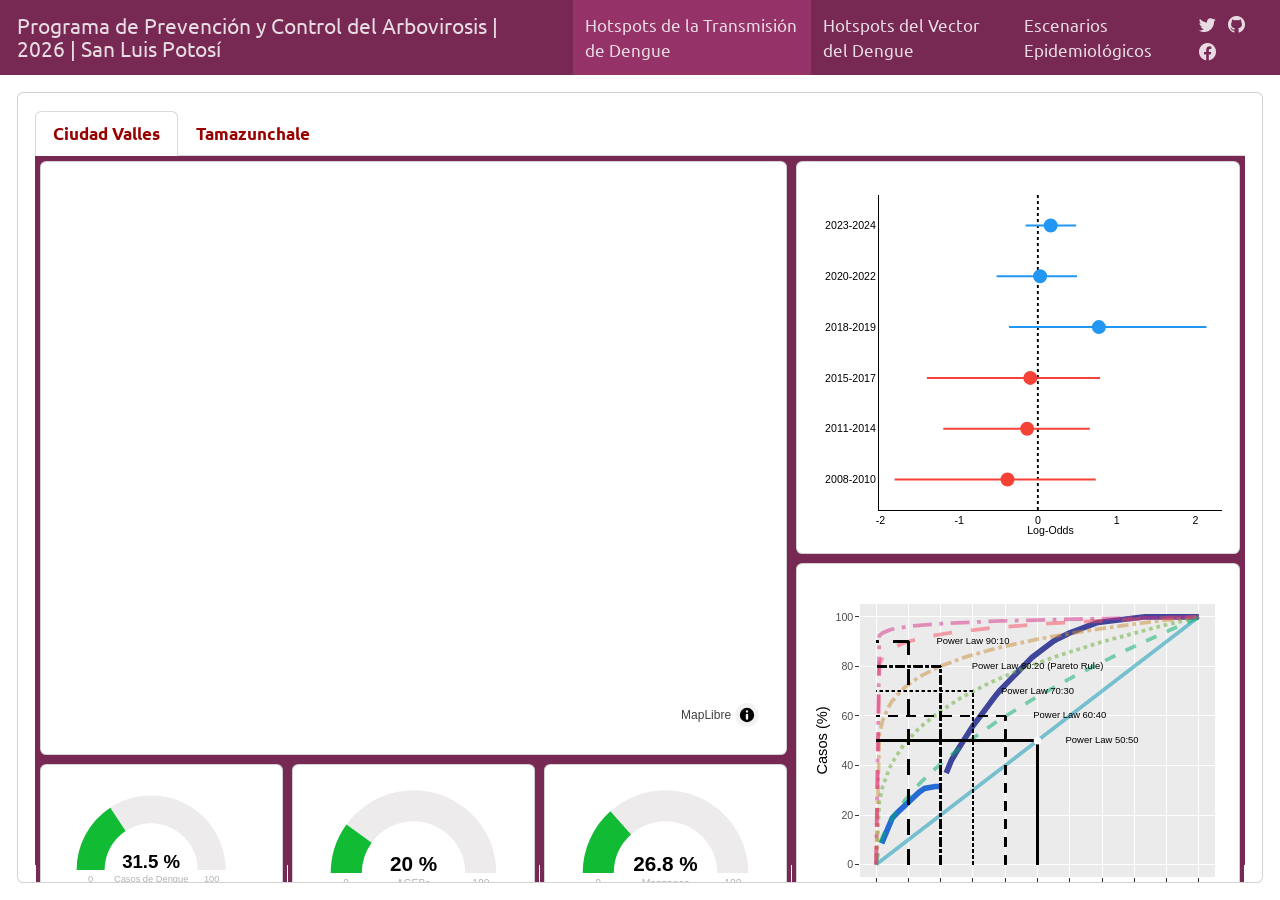
==== index.html @ ecda5c21 "This commit update the dash" ====
<!DOCTYPE html>
<html xmlns="http://www.w3.org/1999/xhtml" lang="en" xml:lang="en"><head>

<meta charset="utf-8">
<meta name="generator" content="quarto-1.8.27">

<meta name="viewport" content="width=device-width, initial-scale=1.0, user-scalable=yes">


<title>Programa de Prevención y Control del Arbovirosis | 2026 | San Luis Potosí</title>
<style>
code{white-space: pre-wrap;}
span.smallcaps{font-variant: small-caps;}
div.columns{display: flex; gap: min(4vw, 1.5em);}
div.column{flex: auto; overflow-x: auto;}
div.hanging-indent{margin-left: 1.5em; text-indent: -1.5em;}
ul.task-list{list-style: none;}
ul.task-list li input[type="checkbox"] {
  width: 0.8em;
  margin: 0 0.8em 0.2em -1em; /* quarto-specific, see https://github.com/quarto-dev/quarto-cli/issues/4556 */ 
  vertical-align: middle;
}
</style>


<script src="index_files/libs/clipboard/clipboard.min.js"></script>
<script src="index_files/libs/quarto-html/quarto.js" type="module"></script>
<script src="index_files/libs/quarto-html/tabsets/tabsets.js" type="module"></script>
<script src="index_files/libs/quarto-html/axe/axe-check.js" type="module"></script>
<script src="index_files/libs/quarto-html/popper.min.js"></script>
<script src="index_files/libs/quarto-html/tippy.umd.min.js"></script>
<script src="index_files/libs/quarto-html/anchor.min.js"></script>
<link href="index_files/libs/quarto-html/tippy.css" rel="stylesheet">
<link href="index_files/libs/quarto-html/quarto-syntax-highlighting-ed96de9b727972fe78a7b5d16c58bf87.css" rel="stylesheet" class="quarto-color-scheme" id="quarto-text-highlighting-styles">
<link href="index_files/libs/quarto-html/quarto-syntax-highlighting-dark-4d9afe2b8d18ee9fa5d0d57b5ed4214d.css" rel="stylesheet" class="quarto-color-scheme quarto-color-alternate" id="quarto-text-highlighting-styles">
<link href="index_files/libs/quarto-html/quarto-syntax-highlighting-ed96de9b727972fe78a7b5d16c58bf87.css" rel="stylesheet" class="quarto-color-scheme-extra" id="quarto-text-highlighting-styles">
<script src="index_files/libs/bootstrap/bootstrap.min.js"></script>
<link href="index_files/libs/bootstrap/bootstrap-icons.css" rel="stylesheet">
<link href="index_files/libs/bootstrap/bootstrap-2a2f3a276381276f76c72b4dbc7eea37.min.css" rel="stylesheet" append-hash="true" class="quarto-color-scheme" id="quarto-bootstrap" data-mode="light">
<link href="index_files/libs/bootstrap/bootstrap-dark-2a2f3a276381276f76c72b4dbc7eea37.min.css" rel="stylesheet" append-hash="true" class="quarto-color-scheme quarto-color-alternate" id="quarto-bootstrap" data-mode="light">
<link href="index_files/libs/bootstrap/bootstrap-2a2f3a276381276f76c72b4dbc7eea37.min.css" rel="stylesheet" append-hash="true" class="quarto-color-scheme-extra" id="quarto-bootstrap" data-mode="light">
<script src="index_files/libs/quarto-dashboard/quarto-dashboard.js"></script>
<script src="index_files/libs/quarto-dashboard/stickythead.js"></script>



<script src="index_files/libs/quarto-dashboard/web-components.js" type="module"></script>
<script src="index_files/libs/quarto-dashboard/components.js"></script>

<script src="index_files/libs/htmlwidgets-1.6.4/htmlwidgets.js"></script>
<link href="index_files/libs/maplibre-gl-5.19.0/maplibre-gl.css" rel="stylesheet">
<script src="index_files/libs/maplibre-gl-5.19.0/maplibre-gl.js"></script>
<link href="index_files/libs/mapbox-gl-draw-1.5.0/mapbox-gl-draw.css" rel="stylesheet">
<script src="index_files/libs/mapbox-gl-draw-1.5.0/mapbox-gl-draw.js"></script>
<script src="index_files/libs/freehand-mode-1.0.0/freehand-mode.js"></script>
<script src="index_files/libs/rectangle-mode-1.0.0/rectangle-mode.js"></script>
<script src="index_files/libs/radius-mode-1.0.0/radius-mode.js"></script>
<link href="index_files/libs/maplibre-gl-geocoder-1.5.0/maplibre-gl-geocoder.css" rel="stylesheet">
<script src="index_files/libs/maplibre-gl-geocoder-1.5.0/maplibre-gl-geocoder.min.js"></script>
<script src="index_files/libs/mapbox-gl-globe-minimap-1.2.1/bundle.js"></script>
<script src="index_files/libs/pmtiles-4.4.0/pmtiles.js"></script>
<script src="index_files/libs/h3j-h3t-0.9.2/h3j_h3t.js"></script>
<link href="index_files/libs/maptiler-geocoding-control-2.1.7/style.css" rel="stylesheet">
<script src="index_files/libs/maptiler-geocoding-control-2.1.7/maplibregl.umd.js"></script>
<script src="index_files/libs/turf-7.3.0/turf.min.js"></script>
<script src="index_files/libs/turf-operations-1.0.0/turf-operations.js"></script>
<script src="index_files/libs/html2canvas-1.4.1/html2canvas.min.js"></script>
<link href="index_files/libs/legend-interactivity-1.0.0/legend-interactivity.css" rel="stylesheet">
<script src="index_files/libs/legend-interactivity-1.0.0/legend-interactivity.js"></script>
<script src="index_files/libs/maplibregl-binding-0.4.5/maplibregl.js"></script>
<link href="index_files/libs/layers-control-1.0.0/layers-control.css" rel="stylesheet">
<link href="index_files/libs/htmltools-fill-0.5.9/fill.css" rel="stylesheet">
<script src="index_files/libs/plotly-binding-4.11.0/plotly.js"></script>
<script src="index_files/libs/typedarray-0.1/typedarray.min.js"></script>
<script src="index_files/libs/jquery-3.6.0/jquery-3.6.0.min.js"></script>
<link href="index_files/libs/crosstalk-1.2.2/css/crosstalk.min.css" rel="stylesheet">
<script src="index_files/libs/crosstalk-1.2.2/js/crosstalk.min.js"></script>
<link href="index_files/libs/plotly-htmlwidgets-css-2.11.1/plotly-htmlwidgets.css" rel="stylesheet">
<script src="index_files/libs/plotly-main-2.11.1/plotly-latest.min.js"></script>
<script src="index_files/libs/raphael-2.1.4/raphael-2.1.4.min.js"></script>
<link href="index_files/libs/justgage-1.2.2.1/justgage.css" rel="stylesheet">
<script src="index_files/libs/justgage-1.2.2.1/justgage.js"></script>
<script src="index_files/libs/gauge-binding-0.6.3/gauge.js"></script>
<link href="index_files/libs/leaflet-1.3.1/leaflet.css" rel="stylesheet">
<script src="index_files/libs/leaflet-1.3.1/leaflet.js"></script>
<link href="index_files/libs/leafletfix-1.0.0/leafletfix.css" rel="stylesheet">
<script src="index_files/libs/proj4-2.6.2/proj4.min.js"></script>
<script src="index_files/libs/Proj4Leaflet-1.0.1/proj4leaflet.js"></script>
<link href="index_files/libs/rstudio_leaflet-1.3.1/rstudio_leaflet.css" rel="stylesheet">
<script src="index_files/libs/leaflet-binding-2.2.3/leaflet.js"></script>
<script src="index_files/libs/leaflet-providers-2.0.0/leaflet-providers_2.0.0.js"></script>
<script src="index_files/libs/leaflet-providers-plugin-2.2.3/leaflet-providers-plugin.js"></script>
<script src="index_files/libs/HomeButton-0.0.1/home-button.js"></script>
<script src="index_files/libs/HomeButton-0.0.1/easy-button-src.min.js"></script>
<link href="index_files/libs/Escenarios_Epidemiológicos-CSS-0.0.1/Escenarios_Epidemiológicos_home-button.css" rel="stylesheet">
<script src="index_files/libs/clipboard-0.0.1/setClipboardText.js"></script>
<link href="index_files/libs/mapviewCSS-0.0.1/mapview-popup.css" rel="stylesheet">
<link href="index_files/libs/mapviewCSS-0.0.1/mapview.css" rel="stylesheet">


</head>

<body class="quarto-dashboard dashboard-fill fullcontent quarto-light">

<header id="quarto-dashboard-header">
<nav class="navbar navbar-expand-md slim" data-bs-theme="dark">
  <div class="navbar-container container-fluid">
    <button class="navbar-toggler" type="button" data-bs-toggle="collapse" data-bs-target="#dashboard-collapse" aria-controls="dashboard-collapse" aria-expanded="false" aria-label="Toggle navigation">
      <span class="navbar-toggler-icon"></span>
    </button>    


    <div class="navbar-brand-container">


      <div class="navbar-title">
        <div class="navbar-title-text"><a href="#">Programa de Prevención y Control del Arbovirosis | 2026 | San Luis Potosí</a></div>
        
        
      </div>
    </div>
<div id="dashboard-collapse" class="navbar-collapse collapse"><ul class="navbar-nav navbar-nav-scroll me-auto" role="tablist"><li class="nav-item" role="presentation"><a id="tab-hotspots-de-la-transmisión-de-dengue" class="nav-link active" data-bs-toggle="tab" role="tab" data-bs-target="#hotspots-de-la-transmisión-de-dengue" data-scrolling="false" href="#hotspots-de-la-transmisión-de-dengue" aria-controls="hotspots-de-la-transmisión-de-dengue" aria-selected="true"><span class="nav-link-text">Hotspots de la Transmisión de Dengue</span></a></li><li class="nav-item" role="presentation"><a id="tab-hotspots-del-vector-del-dengue" class="nav-link" data-bs-toggle="tab" role="tab" data-bs-target="#hotspots-del-vector-del-dengue" data-scrolling="false" href="#hotspots-del-vector-del-dengue" aria-controls="hotspots-del-vector-del-dengue" aria-selected="false"><span class="nav-link-text">Hotspots del Vector del Dengue</span></a></li><li class="nav-item" role="presentation"><a id="tab-escenarios-epidemiológicos" class="nav-link" data-bs-toggle="tab" role="tab" data-bs-target="#escenarios-epidemiológicos" data-scrolling="false" href="#escenarios-epidemiológicos" aria-controls="escenarios-epidemiológicos" aria-selected="false"><span class="nav-link-text">Escenarios Epidemiológicos</span></a></li></ul><div class="quarto-dashboard-links"><a class="quarto-dashboard-link" href="https://twitter.com/intent/tweet?url=|url|&amp;text=Programa%20de%20Prevenci%C3%B3n%20y%20Control%20del%20Arbovirosis%20%7C%202026%20%7C%20San%20Luis%20Potos%C3%AD" title="Twitter"><i class="bi bi-twitter"></i></a><a class="quarto-dashboard-link" href="https://github.com/fdzul/persistent_dengue_transmission_24_slp/" title="GitHub"><i class="bi bi-github"></i></a><a class="quarto-dashboard-link" href="https://www.facebook.com/sharer/sharer.php?u=|url|" title="Facebook"><i class="bi bi-facebook"></i></a></div></div></div>
</nav>
</header>
<div class="page-layout-custom quarto-dashboard-content bslib-gap-spacing html-fill-container bslib-page-fill quarto-dashboard-pages">  

<div class="bslib-grid-item html-fill-item tab-content bslib-grid" data-layout="fill" style="display: grid; grid-template-rows: minmax(3em, 1fr); grid-auto-columns: minmax(0, 1fr);">
<div id="hotspots-de-la-transmisión-de-dengue" class="dashboard-page tab-pane show active html-fill-item html-fill-container" data-orientation="rows" aria-labelledby="tab-hotspots-de-la-transmisión-de-dengue">
<div class="html-fill-item html-fill-container bslib-grid" style="display: grid; grid-template-rows: minmax(3em, max-content); grid-auto-columns: minmax(0, 1fr);">
<div class="card html-fill-item html-fill-container bslib-card" data-fill="false" data-bslib-card-init="" data-require-bs-caller="card()" data-full-screen="false">
<div class="card-body html-fill-item html-fill-container">
<div class="panel-tabset html-fill-item html-fill-container">
<ul class="nav nav-tabs" role="tablist"><li class="nav-item" role="presentation"><a class="nav-link active" id="tabset-1-1-tab" data-bs-toggle="tab" data-bs-target="#tabset-1-1" role="tab" aria-controls="tabset-1-1" aria-selected="true" href=""><span style="color:#990000"><strong>Ciudad Valles</strong></span></a></li><li class="nav-item" role="presentation"><a class="nav-link" id="tabset-1-2-tab" data-bs-toggle="tab" data-bs-target="#tabset-1-2" role="tab" aria-controls="tabset-1-2" aria-selected="false" href=""><span style="color:#990000"><strong>Tamazunchale</strong></span></a></li></ul>
<div class="tab-content html-fill-item html-fill-container">
<div id="tabset-1-1" class="tab-pane active html-fill-item html-fill-container" role="tabpanel" aria-labelledby="tabset-1-1-tab">


<style>
* {
  box-sizing: border-box;
}

body {
  margin: 0;
  padding: 0;
  width: 100%;
  height: auto;
}

.wrapper {
  display: grid;
  gap: 1px;
  background-color: #772953;
  width: 100%;
  padding: 1px;

  /* Desktop: layout original */
  grid-template-columns: 1fr 1fr 1fr 1.8fr;
  grid-template-rows: auto auto auto auto;
}

.box {
  background-color: #772953;
  color: #772953;
  border-radius: 4px;
  padding: 4px;
  font-size: 100%;
  min-height: 80px;
}

/* Desktop grande (>= 1024px): layout original */
@media (min-width: 1024px) {
  .wrapper {
    display: grid;
    grid-gap: 1px;
    grid-template-columns: 1fr 1fr 1fr 1.8fr;
    grid-template-rows: calc(100vh/4.5) calc(100vh/4.5) calc(100vh/4.5) calc(100vh/5);
    background-color: #772953;
    color: "#772953";
    width: 100%;
    height: 100vh;
    box-sizing: border-box;
}
  .a { grid-column: 1 / 4; grid-row: 1 / 4; }
  .b { grid-column: 4;     grid-row: 1 / 3; }
  .c { grid-column: 4;     grid-row: 3 / 5; }
  .d { grid-column: 3;     grid-row: 4;     }
  .e { grid-column: 2;     grid-row: 4;     }
  .f { grid-column: 1;     grid-row: 4;     }
}

/* Tablet iPad (768px – 1023px): mapa arriba, gráficas abajo */
@media (min-width: 768px) and (max-width: 1023px) {
  .wrapper {
    grid-template-columns: 1fr 1fr;
    grid-template-rows: auto;
  }
  .a { grid-column: 1 / 3; grid-row: 1; min-height: 400px; }
  .b { grid-column: 1;     grid-row: 2; min-height: 280px; }
  .c { grid-column: 2;     grid-row: 2; min-height: 280px; }
  .d { grid-column: 1;     grid-row: 3; min-height: 120px; }
  .e { grid-column: 2;     grid-row: 3; min-height: 120px; }
  .f { grid-column: 1 / 3; grid-row: 4; min-height: 120px; }
}

/* Smartphone (< 768px): columna única */
@media (max-width: 767px) {
  .wrapper {
    grid-template-columns: 1fr;
    grid-template-rows: auto;
  }
  .a { grid-column: 1; grid-row: 1; min-height: 300px; }
  .b { grid-column: 1; grid-row: 2; min-height: 250px; }
  .c { grid-column: 1; grid-row: 3; min-height: 250px; }
  .d { grid-column: 1; grid-row: 4; min-height: 110px; }
  .e { grid-column: 1; grid-row: 5; min-height: 110px; }
  .f { grid-column: 1; grid-row: 6; min-height: 110px; }
}
</style>


<div class="wrapper html-fill-item html-fill-container">
<div class="box a html-fill-item html-fill-container">
<div class="card cell html-fill-item html-fill-container bslib-card" data-bslib-card-init="" data-require-bs-caller="card()" data-full-screen="false">
<div class="card-body html-fill-item html-fill-container">
<div class="cell-output-display html-fill-item html-fill-container">
<div id="htmlwidget-b098e5ce91b227032ed8" style="width:100%;height:480px;" class="maplibregl html-widget html-fill-item html-fill-container"></div>
<script type="application/json" data-for="htmlwidget-b098e5ce91b227032ed8">{"x":{"style":"https://basemaps.cartocdn.com/gl/positron-gl-style/style.json","center":[0,0],"zoom":0,"bearing":0,"pitch":0,"projection":"globe","additional_params":{"bounds":[-99.06453748980111,21.94866116983381,-98.96976801596058,22.0311805193706]},"setProjection":[{"projection":"globe"}],"layers":[{"id":"quickview","type":"fill","source":{"type":"geojson","data":{"type":"FeatureCollection","features":[{"type":"Feature","properties":{"id":417.0,"h3":"88499eaeedfffff","population":3966.0,"intensity_gi":0.0,"hotspots_gi":0.0,"DENV_2008":0,"DENV_2009":5,"DENV_2010":3,"DENV_2011":0,"DENV_2012":0,"DENV_2013":2,"DENV_2014":1,"DENV_2015":0,"DENV_2016":0,"DENV_2017":0,"DENV_2018":0,"DENV_2019":1,"DENV_2020":1,"DENV_2021":0,"DENV_2022":0,"DENV_2023":0,"DENV_2024":0,"popup_content":"<strong>id:\u003c/strong> 417<br><strong>h3:\u003c/strong> 88499eaeedfffff<br><strong>population:\u003c/strong> 3966<br><strong>intensity_gi:\u003c/strong> 0<br><strong>hotspots_gi:\u003c/strong> 0<br><strong>DENV_2008:\u003c/strong> 0<br><strong>DENV_2009:\u003c/strong> 5<br><strong>DENV_2010:\u003c/strong> 3<br><strong>DENV_2011:\u003c/strong> 0<br><strong>DENV_2012:\u003c/strong> 0<br><strong>DENV_2013:\u003c/strong> 2<br><strong>DENV_2014:\u003c/strong> 1<br><strong>DENV_2015:\u003c/strong> 0<br><strong>DENV_2016:\u003c/strong> 0<br><strong>DENV_2017:\u003c/strong> 0<br><strong>DENV_2018:\u003c/strong> 0<br><strong>DENV_2019:\u003c/strong> 1<br><strong>DENV_2020:\u003c/strong> 1<br><strong>DENV_2021:\u003c/strong> 0<br><strong>DENV_2022:\u003c/strong> 0<br><strong>DENV_2023:\u003c/strong> 0<br><strong>DENV_2024:\u003c/strong> 0"},"geometry":{"type":"Polygon","coordinates":[[[-98.99602209577594,22.01095866215799],[-98.99104658896972,22.008692147096035],[-98.99068618944236,22.003511479661725],[-98.9953008897217,22.00059723570251],[-99.00027625581785,22.002863518290116],[-99.00054239272733,22.006684932491872],[-99.00039219929543,22.006741213468025],[-99.00023541819614,22.00681802508234],[-99.00008681592799,22.006909664064693],[-98.99994779046852,22.00701526832032],[-98.99981964970134,22.007133844375964],[-98.99970254193981,22.00725326226785],[-98.99956203247908,22.007370054975365],[-98.9994587865682,22.00743945357351],[-98.99932671883238,22.00753726511791],[-98.9991485154096,22.007682297866133],[-98.99901403565451,22.007803482285464],[-98.99889240809553,22.007937561384928],[-98.99878486291537,22.008083179042657],[-98.99869248786278,22.008238862431863],[-98.99861621725061,22.00840303691751],[-98.99855682250595,22.008574041982705],[-98.99851490436751,22.008750148023736],[-98.99849088680972,22.00892957384388],[-98.99848501275436,22.00911050466903],[-98.99849734161361,22.009291110502954],[-98.99851340475892,22.009385382465076],[-98.99602209577594,22.01095866215799]]]}},{"type":"Feature","properties":{"id":417.0,"h3":"88499eaeebfffff","population":6884.0,"intensity_gi":0.0,"hotspots_gi":0.0,"DENV_2008":0,"DENV_2009":3,"DENV_2010":0,"DENV_2011":0,"DENV_2012":1,"DENV_2013":2,"DENV_2014":0,"DENV_2015":0,"DENV_2016":2,"DENV_2017":0,"DENV_2018":0,"DENV_2019":1,"DENV_2020":6,"DENV_2021":0,"DENV_2022":0,"DENV_2023":0,"DENV_2024":2,"popup_content":"<strong>id:\u003c/strong> 417<br><strong>h3:\u003c/strong> 88499eaeebfffff<br><strong>population:\u003c/strong> 6884<br><strong>intensity_gi:\u003c/strong> 0<br><strong>hotspots_gi:\u003c/strong> 0<br><strong>DENV_2008:\u003c/strong> 0<br><strong>DENV_2009:\u003c/strong> 3<br><strong>DENV_2010:\u003c/strong> 0<br><strong>DENV_2011:\u003c/strong> 0<br><strong>DENV_2012:\u003c/strong> 1<br><strong>DENV_2013:\u003c/strong> 2<br><strong>DENV_2014:\u003c/strong> 0<br><strong>DENV_2015:\u003c/strong> 0<br><strong>DENV_2016:\u003c/strong> 2<br><strong>DENV_2017:\u003c/strong> 0<br><strong>DENV_2018:\u003c/strong> 0<br><strong>DENV_2019:\u003c/strong> 1<br><strong>DENV_2020:\u003c/strong> 6<br><strong>DENV_2021:\u003c/strong> 0<br><strong>DENV_2022:\u003c/strong> 0<br><strong>DENV_2023:\u003c/strong> 0<br><strong>DENV_2024:\u003c/strong> 2"},"geometry":{"type":"Polygon","coordinates":[[[-99.01022787700091,22.00739582075175],[-99.01520413199069,22.009661840489386],[-99.01556559432778,22.01484281653227],[-99.01095039460986,22.017757681501855],[-99.00597399864459,22.015491429429115],[-99.00577034162256,22.0125690969593],[-99.00589411436287,22.01246385417854],[-99.00601402268711,22.012340305776156],[-99.00612157867704,22.012205866485075],[-99.00621579832102,22.012061766267713],[-99.0062958196194,22.011909323472675],[-99.00636091047083,22.0117499327734],[-99.00641047537006,22.01158505240853],[-99.00644406085618,22.011416190840745],[-99.00646135966126,22.011244892956057],[-99.00646221352143,22.011072725929953],[-99.00644661462486,22.010901264889537],[-99.00641470568324,22.01073207850297],[-99.0063667786261,22.01056671462799],[-99.00627906586449,22.010310588804465],[-99.00623972014628,22.010142307794293],[-99.00621662409655,22.009968557074803],[-99.00621529253443,22.009930109894263],[-99.01022787700091,22.00739582075175]]]}},{"type":"Feature","properties":{"id":417.0,"h3":"88499eaee9fffff","population":2662.0,"intensity_gi":0.0,"hotspots_gi":0.0,"DENV_2008":0,"DENV_2009":3,"DENV_2010":2,"DENV_2011":0,"DENV_2012":3,"DENV_2013":0,"DENV_2014":0,"DENV_2015":1,"DENV_2016":0,"DENV_2017":0,"DENV_2018":0,"DENV_2019":0,"DENV_2020":0,"DENV_2021":0,"DENV_2022":0,"DENV_2023":0,"DENV_2024":1,"popup_content":"<strong>id:\u003c/strong> 417<br><strong>h3:\u003c/strong> 88499eaee9fffff<br><strong>population:\u003c/strong> 2662<br><strong>intensity_gi:\u003c/strong> 0<br><strong>hotspots_gi:\u003c/strong> 0<br><strong>DENV_2008:\u003c/strong> 0<br><strong>DENV_2009:\u003c/strong> 3<br><strong>DENV_2010:\u003c/strong> 2<br><strong>DENV_2011:\u003c/strong> 0<br><strong>DENV_2012:\u003c/strong> 3<br><strong>DENV_2013:\u003c/strong> 0<br><strong>DENV_2014:\u003c/strong> 0<br><strong>DENV_2015:\u003c/strong> 1<br><strong>DENV_2016:\u003c/strong> 0<br><strong>DENV_2017:\u003c/strong> 0<br><strong>DENV_2018:\u003c/strong> 0<br><strong>DENV_2019:\u003c/strong> 0<br><strong>DENV_2020:\u003c/strong> 0<br><strong>DENV_2021:\u003c/strong> 0<br><strong>DENV_2022:\u003c/strong> 0<br><strong>DENV_2023:\u003c/strong> 0<br><strong>DENV_2024:\u003c/strong> 1"},"geometry":{"type":"Polygon","coordinates":[[[-99.00027625581785,22.002863518290116],[-99.00489092330741,21.999948935288227],[-99.00986666346364,22.002214970323386],[-99.01022787700091,22.00739582075175],[-99.00621529253443,22.009930109894263],[-99.00621370357148,22.00988423058834],[-99.00619877320095,22.00970700098878],[-99.00616642510515,22.009532110029546],[-99.00611697510979,22.0093612652319],[-99.00605090601238,22.00919613461302],[-99.00596886286849,22.009038330400582],[-99.00587164669385,22.008889393291994],[-99.00576020664381,22.00875077741205],[-99.00563563074634,22.008623836115802],[-99.00549913527925,22.008509808775273],[-99.00535205289526,22.00840980867905],[-99.00519581961085,22.008324812162858],[-99.0050319607859,22.008255649077245],[-99.00486207623113,22.00820299468547],[-99.00468782458852,22.008167363070676],[-99.00451090713747,22.00814910211671],[-99.0043330511846,22.00814839011162],[-99.00406353672015,22.008160640342716],[-99.00388506676352,22.00815088899118],[-99.00370812955055,22.008123381776173],[-99.00353480641391,22.00807840940124],[-99.00336681684989,22.00801641802627],[-99.00320582744163,22.00793802265244],[-99.0030534353256,22.007844001021056],[-99.0029111523465,22.007735285897578],[-99.00278039005892,22.007612955818132],[-99.00266244572332,22.007478224389324],[-99.00257040556579,22.007349140327428],[-99.00246227357778,22.00721207169369],[-99.00234137125334,22.007086123429982],[-99.00220883598247,22.006972480396033],[-99.00206591459227,22.006872211689995],[-99.00191395161735,22.006786260590868],[-99.00175437665114,22.006715435684608],[-99.00158869089697,22.006660403257328],[-99.00141845304547,22.006621681027223],[-99.00124526461119,22.006599633274114],[-99.0010707548663,22.006594467412494],[-99.00089656551323,22.006606232040262],[-99.00072433524033,22.006634816481554],[-99.00055568430587,22.006679951827905],[-99.00054239272733,22.006684932491872],[-99.00027625581785,22.002863518290116]]]}},{"type":"Feature","properties":{"id":417.0,"h3":"88499eaee7fffff","population":770.0,"intensity_gi":0.0,"hotspots_gi":0.0,"DENV_2008":0,"DENV_2009":0,"DENV_2010":0,"DENV_2011":0,"DENV_2012":0,"DENV_2013":0,"DENV_2014":0,"DENV_2015":0,"DENV_2016":0,"DENV_2017":0,"DENV_2018":0,"DENV_2019":0,"DENV_2020":0,"DENV_2021":0,"DENV_2022":0,"DENV_2023":0,"DENV_2024":1,"popup_content":"<strong>id:\u003c/strong> 417<br><strong>h3:\u003c/strong> 88499eaee7fffff<br><strong>population:\u003c/strong> 770<br><strong>intensity_gi:\u003c/strong> 0<br><strong>hotspots_gi:\u003c/strong> 0<br><strong>DENV_2008:\u003c/strong> 0<br><strong>DENV_2009:\u003c/strong> 0<br><strong>DENV_2010:\u003c/strong> 0<br><strong>DENV_2011:\u003c/strong> 0<br><strong>DENV_2012:\u003c/strong> 0<br><strong>DENV_2013:\u003c/strong> 0<br><strong>DENV_2014:\u003c/strong> 0<br><strong>DENV_2015:\u003c/strong> 0<br><strong>DENV_2016:\u003c/strong> 0<br><strong>DENV_2017:\u003c/strong> 0<br><strong>DENV_2018:\u003c/strong> 0<br><strong>DENV_2019:\u003c/strong> 0<br><strong>DENV_2020:\u003c/strong> 0<br><strong>DENV_2021:\u003c/strong> 0<br><strong>DENV_2022:\u003c/strong> 0<br><strong>DENV_2023:\u003c/strong> 0<br><strong>DENV_2024:\u003c/strong> 1"},"geometry":{"type":"Polygon","coordinates":[[[-98.99176747835621,22.01905364184839],[-98.99638274399331,22.01613945534993],[-98.99806149287562,22.016904099115973],[-98.9980640220701,22.016971373174915],[-98.99807219933466,22.017063345164782],[-98.99807009541756,22.01724365112323],[-98.99804993958203,22.017422839313028],[-98.99801193461043,22.017599106970998],[-98.99793606242518,22.017833779123464],[-98.99788681513746,22.018019402905534],[-98.99784802107325,22.018205088120343],[-98.9977952963912,22.0183731611081],[-98.99772637705384,22.01853526769763],[-98.99764192466911,22.01868985170733],[-98.99754274995777,22.018835429171215],[-98.99742980497129,22.018970602583487],[-98.99730417395209,22.01909407431457],[-98.99716706292531,22.01920465906798],[-98.99701978812105,22.019301295258916],[-98.99686376333916,22.019383055205033],[-98.99681673539534,22.019402093358895],[-98.99665691093203,22.01947609030505],[-98.99650508319439,22.019565352532197],[-98.99636270576464,22.019669025453492],[-98.9962311417488,22.019786116515686],[-98.9961116507264,22.019915504701693],[-98.9960053766915,22.02005595126312],[-98.9959133371001,22.020206111579885],[-98.99583641312928,22.020364548033463],[-98.99577534124072,22.020529743770513],[-98.99575439941573,22.020596224054046],[-98.99569168805262,22.020770038246013],[-98.99563029947353,22.020904445060584],[-98.9955399927005,22.021065655404986],[-98.99510850352887,22.021766728582946],[-98.99498205977098,22.021950985857746],[-98.99486684435519,22.02208753866943],[-98.9947386438687,22.02221198101644],[-98.99459872450404,22.022323083824094],[-98.99444846819716,22.02241974976777],[-98.99428935897815,22.022501024111072],[-98.99412296831454,22.022566104134984],[-98.99395093959014,22.02261434706633],[-98.99377497187393,22.022645276426143],[-98.99359680313897,22.02265858673569],[-98.99341819309714,22.022654146533586],[-98.9932409058188,22.02263199967419],[-98.99306669230984,22.022592364894464],[-98.9928972732178,22.022535633653643],[-98.99273432183708,22.022462366266772],[-98.99257944758295,22.022373286370875],[-98.99243418009551,22.022269273777656],[-98.99229995413226,22.022151355784075],[-98.99217809539704,22.02202069702572],[-98.99204833576066,22.021850410130465],[-98.99195431520644,22.02173879201762],[-98.99176747835621,22.01905364184839]]]}},{"type":"Feature","properties":{"id":417.0,"h3":"88499eaee5fffff","population":2374.0,"intensity_gi":0.0,"hotspots_gi":0.0,"DENV_2008":0,"DENV_2009":1,"DENV_2010":0,"DENV_2011":0,"DENV_2012":0,"DENV_2013":1,"DENV_2014":0,"DENV_2015":0,"DENV_2016":0,"DENV_2017":1,"DENV_2018":0,"DENV_2019":4,"DENV_2020":0,"DENV_2021":0,"DENV_2022":0,"DENV_2023":1,"DENV_2024":0,"popup_content":"<strong>id:\u003c/strong> 417<br><strong>h3:\u003c/strong> 88499eaee5fffff<br><strong>population:\u003c/strong> 2374<br><strong>intensity_gi:\u003c/strong> 0<br><strong>hotspots_gi:\u003c/strong> 0<br><strong>DENV_2008:\u003c/strong> 0<br><strong>DENV_2009:\u003c/strong> 1<br><strong>DENV_2010:\u003c/strong> 0<br><strong>DENV_2011:\u003c/strong> 0<br><strong>DENV_2012:\u003c/strong> 0<br><strong>DENV_2013:\u003c/strong> 1<br><strong>DENV_2014:\u003c/strong> 0<br><strong>DENV_2015:\u003c/strong> 0<br><strong>DENV_2016:\u003c/strong> 0<br><strong>DENV_2017:\u003c/strong> 1<br><strong>DENV_2018:\u003c/strong> 0<br><strong>DENV_2019:\u003c/strong> 4<br><strong>DENV_2020:\u003c/strong> 0<br><strong>DENV_2021:\u003c/strong> 0<br><strong>DENV_2022:\u003c/strong> 0<br><strong>DENV_2023:\u003c/strong> 1<br><strong>DENV_2024:\u003c/strong> 0"},"geometry":{"type":"Polygon","coordinates":[[[-98.99104658896972,22.008692147096035],[-98.99602209577594,22.01095866215799],[-98.99638274399331,22.01613945534993],[-98.99176747835621,22.01905364184839],[-98.98858025979702,22.01760164593122],[-98.98859650726962,22.017553207549796],[-98.98865034965682,22.017415489182923],[-98.98869897619858,22.017241243284158],[-98.98872986720671,22.01706299649059],[-98.98874271066131,22.01688254921443],[-98.98873737683488,22.01670172409423],[-98.98871391960262,22.016522347585024],[-98.98867257589832,22.016346231509907],[-98.98864674635053,22.016256693104996],[-98.98861472302646,22.01608351820465],[-98.98859979669194,22.015908041015503],[-98.98860211057399,22.015731945344424],[-98.98862164246951,22.01555692093352],[-98.9886582049585,22.015384647244723],[-98.98866018418059,22.015378406865135],[-98.98870379725686,22.01521445017918],[-98.9887317801143,22.015047115619147],[-98.98875556948323,22.014847385533397],[-98.98879183942924,22.014680256308882],[-98.98884382441007,22.01451732918288],[-98.98891105408897,22.01436007824674],[-98.98899292020202,22.014209926236358],[-98.98908868206114,22.014068231660104],[-98.98919747325627,22.013936276506556],[-98.98930370406302,22.013829882513367],[-98.98943136260634,22.01368766999959],[-98.98954322433868,22.013532724668586],[-98.98963802836066,22.01336679305565],[-98.98971470604658,22.013191745532843],[-98.98974298777412,22.013116552414633],[-98.98981743344798,22.01296406354962],[-98.98992810730881,22.012782973082928],[-98.98995572709809,22.012742234016102],[-98.99001881418482,22.01264226358328],[-98.99006086267488,22.012570514903366],[-98.99017075681074,22.012420872798938],[-98.99032809653194,22.01224743082124],[-98.99043853409906,22.012113199482208],[-98.99053550933189,22.011968941682333],[-98.99061811789126,22.01181600269277],[-98.99068558941386,22.0116558087408],[-98.99073729469634,22.011489853709627],[-98.99077275156286,22.01131968520718],[-98.99079162936164,22.011146890133983],[-98.99079375204842,22.010973079884543],[-98.99077909982813,22.010799875320373],[-98.99074780933957,22.010628891654676],[-98.99070017238111,22.010461723389753],[-98.99063663318957,22.01029992944751],[-98.99055778429748,22.01014501863179],[-98.99046436100751,22.00999843555808],[-98.9903572345353,22.0098615471818],[-98.9902374038851,22.009735630050788],[-98.99010598653352,22.009621858400926],[-98.98996420800854,22.00952129320582],[-98.98984324026475,22.00945197670885],[-98.99104658896972,22.008692147096035]]]}},{"type":"Feature","properties":{"id":417.0,"h3":"88499eaee3fffff","population":1797.0,"intensity_gi":0.0,"hotspots_gi":0.0,"DENV_2008":0,"DENV_2009":0,"DENV_2010":0,"DENV_2011":0,"DENV_2012":0,"DENV_2013":0,"DENV_2014":0,"DENV_2015":0,"DENV_2016":0,"DENV_2017":0,"DENV_2018":0,"DENV_2019":0,"DENV_2020":0,"DENV_2021":0,"DENV_2022":0,"DENV_2023":0,"DENV_2024":1,"popup_content":"<strong>id:\u003c/strong> 417<br><strong>h3:\u003c/strong> 88499eaee3fffff<br><strong>population:\u003c/strong> 1797<br><strong>intensity_gi:\u003c/strong> 0<br><strong>hotspots_gi:\u003c/strong> 0<br><strong>DENV_2008:\u003c/strong> 0<br><strong>DENV_2009:\u003c/strong> 0<br><strong>DENV_2010:\u003c/strong> 0<br><strong>DENV_2011:\u003c/strong> 0<br><strong>DENV_2012:\u003c/strong> 0<br><strong>DENV_2013:\u003c/strong> 0<br><strong>DENV_2014:\u003c/strong> 0<br><strong>DENV_2015:\u003c/strong> 0<br><strong>DENV_2016:\u003c/strong> 0<br><strong>DENV_2017:\u003c/strong> 0<br><strong>DENV_2018:\u003c/strong> 0<br><strong>DENV_2019:\u003c/strong> 0<br><strong>DENV_2020:\u003c/strong> 0<br><strong>DENV_2021:\u003c/strong> 0<br><strong>DENV_2022:\u003c/strong> 0<br><strong>DENV_2023:\u003c/strong> 0<br><strong>DENV_2024:\u003c/strong> 1"},"geometry":{"type":"Polygon","coordinates":[[[-99.00597399864459,22.015491429429115],[-99.01095039460986,22.017757681501855],[-99.01131169868901,22.022938691654584],[-99.0079280553766,22.025075447048458],[-99.00787104248239,22.024962505151834],[-99.00780790743157,22.024799941480406],[-99.00776081941544,22.024632025725925],[-99.00772254943494,22.024417289213467],[-99.00768745046149,22.024144249692128],[-99.00765846022043,22.023979613969093],[-99.00761432153357,22.023818377708594],[-99.00755541510195,22.023661931591064],[-99.00748224899998,22.023511624981428],[-99.00739545429333,22.02336875429068],[-99.00739098288174,22.02336211026097],[-99.00730983178828,22.02321279010077],[-99.00724314129117,22.023056475073137],[-99.00719150721525,22.022894561724474],[-99.00715539086858,22.02272849661753],[-99.0071300317406,22.02251746198917],[-99.00709902017839,22.022089365593615],[-99.00707539376765,22.021901317003568],[-99.0070321256261,22.02171679506062],[-99.00696969544889,22.021537845479795],[-99.00688879537243,22.02136645219774],[-99.00680653674573,22.021213590541773],[-99.00674012677109,22.02105583205887],[-99.00668901941992,22.020892473366686],[-99.00665367788625,22.020724995011015],[-99.00663982696032,22.0206026518701],[-99.00661262879723,22.020434259244915],[-99.0063657370401,22.01926173785064],[-99.00632306896715,22.019097791528147],[-99.00626517708857,22.018938582572673],[-99.00619257419349,22.018785521210024],[-99.00610590337688,22.018639963212454],[-99.00610431670532,22.018637563137744],[-99.0059992044634,22.01846163220901],[-99.00592831373064,22.018313893516293],[-99.00587116706156,22.018160314625955],[-99.00584363456981,22.018058886944164],[-99.0057850134304,22.017880367198707],[-99.00570810178348,22.017708931099605],[-99.00560587523319,22.01750962942863],[-99.00553893912188,22.017337689049352],[-99.00548998047634,22.01715979304618],[-99.00545951508417,22.01697781558347],[-99.00544722788091,22.016783621767804],[-99.00542828216794,22.01661333322323],[-99.0053932311528,22.016445617526916],[-99.00534239242721,22.016281994324302],[-99.00527622663284,22.016123946179395],[-99.00520602850223,22.01597640361339],[-99.00597399864459,22.015491429429115]]]}},{"type":"Feature","properties":{"id":417.0,"h3":"88499eaee1fffff","population":1603.0,"intensity_gi":0.0,"hotspots_gi":0.0,"DENV_2008":0,"DENV_2009":0,"DENV_2010":0,"DENV_2011":0,"DENV_2012":1,"DENV_2013":2,"DENV_2014":0,"DENV_2015":0,"DENV_2016":0,"DENV_2017":0,"DENV_2018":0,"DENV_2019":0,"DENV_2020":0,"DENV_2021":0,"DENV_2022":0,"DENV_2023":0,"DENV_2024":0,"popup_content":"<strong>id:\u003c/strong> 417<br><strong>h3:\u003c/strong> 88499eaee1fffff<br><strong>population:\u003c/strong> 1603<br><strong>intensity_gi:\u003c/strong> 0<br><strong>hotspots_gi:\u003c/strong> 0<br><strong>DENV_2008:\u003c/strong> 0<br><strong>DENV_2009:\u003c/strong> 0<br><strong>DENV_2010:\u003c/strong> 0<br><strong>DENV_2011:\u003c/strong> 0<br><strong>DENV_2012:\u003c/strong> 1<br><strong>DENV_2013:\u003c/strong> 2<br><strong>DENV_2014:\u003c/strong> 0<br><strong>DENV_2015:\u003c/strong> 0<br><strong>DENV_2016:\u003c/strong> 0<br><strong>DENV_2017:\u003c/strong> 0<br><strong>DENV_2018:\u003c/strong> 0<br><strong>DENV_2019:\u003c/strong> 0<br><strong>DENV_2020:\u003c/strong> 0<br><strong>DENV_2021:\u003c/strong> 0<br><strong>DENV_2022:\u003c/strong> 0<br><strong>DENV_2023:\u003c/strong> 0<br><strong>DENV_2024:\u003c/strong> 0"},"geometry":{"type":"MultiPolygon","coordinates":[[[[-98.99638274399331,22.01613945534993],[-98.99602209577594,22.01095866215799],[-98.99851340475892,22.009385382465076],[-98.99852774868921,22.009469564636476],[-98.99857592643359,22.00964406212346],[-98.99864138756054,22.009812838036655],[-98.99872346997387,22.009974185318754],[-98.99882134346394,22.010126472048164],[-98.99893401810485,22.01026815794483],[-98.99906035426672,22.01039780994914],[-98.99919907414241,22.01051411671638],[-98.99934877467166,22.01061590188013],[-98.99956388591097,22.010746848123127],[-98.99970249979319,22.01085074484547],[-98.99983047140178,22.01096749930858],[-98.9999466127248,22.01109602763378],[-99.0000498455753,22.011235136640586],[-99.00013921160148,22.011383534924423],[-99.00021388118226,22.011539844843895],[-99.00027316113004,22.011702615311414],[-99.00031650112498,22.01187033526273],[-99.00034349882458,22.012041447686126],[-99.00035651236075,22.012257718963692],[-99.00035695599226,22.01229497851712],[-99.00034779925697,22.01252621818341],[-99.00032151563782,22.01270935550258],[-99.00027654734515,22.01288882126237],[-99.0002133707253,22.013062714393186],[-99.00013265500411,22.013229192856315],[-99.0000352551984,22.01338649315535],[-98.99989384614071,22.013569684605905],[-98.9996496300566,22.013854464952182],[-98.99955072376565,22.01398078250704],[-98.99946345772209,22.014115405004034],[-98.9993885251679,22.014257263001262],[-98.99935236316324,22.014333799561918],[-98.99926517081937,22.014480476223603],[-98.99916446652547,22.014618226697444],[-98.99902450285677,22.014775822589762],[-98.99895413163556,22.014848146820885],[-98.9988432583012,22.014987281499344],[-98.9987466615052,22.01513668168013],[-98.9982989307033,22.01591053242469],[-98.99821509502418,22.016074186847373],[-98.99814839300338,22.016245540375433],[-98.99809952071337,22.016422804840083],[-98.99806898816352,22.016604130388636],[-98.99805711397786,22.016787624788748],[-98.99806149287562,22.016904099115973],[-98.99638274399331,22.01613945534993]]],[[[-99.00597399864459,22.015491429429115],[-99.00520602850223,22.01597640361339],[-99.00492337049653,22.01538231247304],[-99.00482367788665,22.015136302097265],[-99.00475367789257,22.014880255769203],[-99.00471143533272,22.014679899365756],[-99.00467675200028,22.014463738608576],[-99.00466595927568,22.014289035220024],[-99.00467220631378,22.01411411028928],[-99.00469543390152,22.013940621856992],[-99.00473542187412,22.01377021434869],[-99.0047917912023,22.01360450298591],[-99.00486400758452,22.013445058478148],[-99.00495138651158,22.01329339213392],[-99.00505309975499,22.01315094153535],[-99.00516818321694,22.013019056912825],[-99.00529554606918,22.0128989883458],[-99.00543398109193,22.012791873914566],[-99.00562173176858,22.012673867003215],[-99.00576295072536,22.01257538136872],[-99.00577034162256,22.0125690969593],[-99.00597399864459,22.015491429429115]]]]}},{"type":"Feature","properties":{"id":417.0,"h3":"88499eaeddfffff","population":2214.0,"intensity_gi":0.0,"hotspots_gi":0.0,"DENV_2008":0,"DENV_2009":0,"DENV_2010":0,"DENV_2011":0,"DENV_2012":1,"DENV_2013":3,"DENV_2014":0,"DENV_2015":0,"DENV_2016":0,"DENV_2017":0,"DENV_2018":0,"DENV_2019":2,"DENV_2020":1,"DENV_2021":0,"DENV_2022":0,"DENV_2023":0,"DENV_2024":0,"popup_content":"<strong>id:\u003c/strong> 417<br><strong>h3:\u003c/strong> 88499eaeddfffff<br><strong>population:\u003c/strong> 2214<br><strong>intensity_gi:\u003c/strong> 0<br><strong>hotspots_gi:\u003c/strong> 0<br><strong>DENV_2008:\u003c/strong> 0<br><strong>DENV_2009:\u003c/strong> 0<br><strong>DENV_2010:\u003c/strong> 0<br><strong>DENV_2011:\u003c/strong> 0<br><strong>DENV_2012:\u003c/strong> 1<br><strong>DENV_2013:\u003c/strong> 3<br><strong>DENV_2014:\u003c/strong> 0<br><strong>DENV_2015:\u003c/strong> 0<br><strong>DENV_2016:\u003c/strong> 0<br><strong>DENV_2017:\u003c/strong> 0<br><strong>DENV_2018:\u003c/strong> 0<br><strong>DENV_2019:\u003c/strong> 2<br><strong>DENV_2020:\u003c/strong> 1<br><strong>DENV_2021:\u003c/strong> 0<br><strong>DENV_2022:\u003c/strong> 0<br><strong>DENV_2023:\u003c/strong> 0<br><strong>DENV_2024:\u003c/strong> 0"},"geometry":{"type":"Polygon","coordinates":[[[-99.04434242237394,22.012893455765617],[-99.03972732351457,22.01580933796939],[-99.03474980671206,22.013543829722362],[-99.03438753022158,22.008362671420503],[-99.03777752178921,22.006220809114815],[-99.03784653828968,22.006257000833845],[-99.03801407004089,22.006324420968305],[-99.03816053664694,22.006374985212727],[-99.0383196862868,22.006447942761884],[-99.03847098516981,22.00653603396348],[-99.0386129985561,22.006638423464626],[-99.03874437975816,22.006754140323988],[-99.03886388291181,22.006882087219545],[-99.03897037479014,22.007021050853893],[-99.03906284554988,22.007169713459962],[-99.03917639444892,22.007399455303126],[-99.03917673157764,22.007400233975748],[-99.03917720548016,22.007401096250923],[-99.03917929691046,22.007405327811558],[-99.03917948109554,22.007405236778887],[-99.03925814845694,22.007548373625383],[-99.03935310282507,22.00768822258677],[-99.03946075726469,22.007818547510155],[-99.03958016235457,22.007938199039774],[-99.03971026504263,22.008046121950166],[-99.03984991793303,22.008141364452403],[-99.03999788940519,22.008223086588035],[-99.0401528744757,22.00829056763684],[-99.04111227217106,22.00865572075901],[-99.04127549376098,22.00870907950514],[-99.04155729990356,22.008786537837135],[-99.04163145235117,22.008816030848],[-99.04178133519788,22.008868117723274],[-99.04193522283232,22.008906802426765],[-99.04209191939984,22.00893178434118],[-99.04225020721766,22.00894286933307],[-99.0423899570906,22.008946479267053],[-99.0425733110502,22.008970211873905],[-99.0427532575994,22.009012651838418],[-99.04292789326651,22.009073350231336],[-99.04309537075844,22.00915166498609],[-99.04314665233079,22.009182425538942],[-99.04328940184385,22.009259525753787],[-99.04343851375124,22.0093234593575],[-99.0435927766629,22.009373706951372],[-99.0437509373419,22.009409860322304],[-99.04391171088564,22.00943162575912],[-99.04407379116458,22.00943882643869],[-99.04410059961347,22.009438808087015],[-99.04434242237394,22.012893455765617]]]}},{"type":"Feature","properties":{"id":417.0,"h3":"88499eaedbfffff","population":418.0,"intensity_gi":0.0,"hotspots_gi":0.0,"DENV_2008":0,"DENV_2009":0,"DENV_2010":0,"DENV_2011":0,"DENV_2012":0,"DENV_2013":1,"DENV_2014":0,"DENV_2015":0,"DENV_2016":0,"DENV_2017":0,"DENV_2018":0,"DENV_2019":0,"DENV_2020":0,"DENV_2021":0,"DENV_2022":0,"DENV_2023":0,"DENV_2024":0,"popup_content":"<strong>id:\u003c/strong> 417<br><strong>h3:\u003c/strong> 88499eaedbfffff<br><strong>population:\u003c/strong> 418<br><strong>intensity_gi:\u003c/strong> 0<br><strong>hotspots_gi:\u003c/strong> 0<br><strong>DENV_2008:\u003c/strong> 0<br><strong>DENV_2009:\u003c/strong> 0<br><strong>DENV_2010:\u003c/strong> 0<br><strong>DENV_2011:\u003c/strong> 0<br><strong>DENV_2012:\u003c/strong> 0<br><strong>DENV_2013:\u003c/strong> 1<br><strong>DENV_2014:\u003c/strong> 0<br><strong>DENV_2015:\u003c/strong> 0<br><strong>DENV_2016:\u003c/strong> 0<br><strong>DENV_2017:\u003c/strong> 0<br><strong>DENV_2018:\u003c/strong> 0<br><strong>DENV_2019:\u003c/strong> 0<br><strong>DENV_2020:\u003c/strong> 0<br><strong>DENV_2021:\u003c/strong> 0<br><strong>DENV_2022:\u003c/strong> 0<br><strong>DENV_2023:\u003c/strong> 0<br><strong>DENV_2024:\u003c/strong> 0"},"geometry":{"type":"MultiPolygon","coordinates":[[[[-99.05393537698933,22.012242494745447],[-99.05891363973802,22.014507506684243],[-99.05905913175756,22.016582319039415],[-99.05900606608907,22.016540099618965],[-99.05887703007785,22.016414399638915],[-99.05876122174995,22.01627641700112],[-99.05865980392613,22.016127537176555],[-99.05857379493352,22.01596925505397],[-99.05846939243138,22.015720594260888],[-99.05846845260076,22.01571799996221],[-99.05839002251469,22.015554872124046],[-99.05829560605363,22.015400445760136],[-99.05818615793036,22.0152562823865],[-99.05806278485355,22.015123839742678],[-99.05792673433707,22.01500445705149],[-99.05777938208557,22.01489934147717],[-99.05762221808362,22.014809555918895],[-99.05745683152945,22.014736008263],[-99.05728489476546,22.01467944220273],[-99.05710814636791,22.0146404297182],[-99.05692837356695,22.014619365292692],[-99.05674739417465,22.014616461923765],[-99.05656703820381,22.014631748969464],[-99.05638912936332,22.014665071851482],[-99.05621546661745,22.014716093618194],[-99.05604780599506,22.014784298351824],[-99.05592802222822,22.014847722013744],[-99.0557426210351,22.014934104655214],[-99.05557080048017,22.01499387594966],[-99.0553938188115,22.015035975827573],[-99.05521348845078,22.015059973155406],[-99.05503165611249,22.01506562218302],[-99.05485018389268,22.015052865060234],[-99.05467093019936,22.015021832429312],[-99.05449573072127,22.014972842087044],[-99.05432637962905,22.014906395730332],[-99.05416461120161,22.014823173818414],[-99.05397382734226,22.014699162714212],[-99.05302539464945,22.014011993460638],[-99.05290254712139,22.013930444514642],[-99.05277343712287,22.01385922405392],[-99.05263893103559,22.01379880999735],[-99.05226142437047,22.013647511906456],[-99.05209189882021,22.013589187328936],[-99.05191741225174,22.01354801566446],[-99.05187767913635,22.01354273697066],[-99.05393537698933,22.012242494745447]]],[[[-99.04932031227746,22.015158715900945],[-99.04986565131345,22.014814120682253],[-99.04985141317373,22.014858890664556],[-99.04981434363378,22.01503429453493],[-99.04979490633067,22.015212515913507],[-99.04977858558502,22.01548969716339],[-99.04975014948653,22.015664337735647],[-99.04970380569686,22.01583767228322],[-99.0496404148003,22.016005524022855],[-99.04956060822258,22.016166221012302],[-99.0494651809033,22.016318162576567],[-99.0494067895053,22.016393300192217],[-99.04932031227746,22.015158715900945]]]]}},{"type":"Feature","properties":{"id":417.0,"h3":"88499eaed9fffff","population":3467.0,"intensity_gi":0.0,"hotspots_gi":0.0,"DENV_2008":0,"DENV_2009":2,"DENV_2010":1,"DENV_2011":0,"DENV_2012":3,"DENV_2013":2,"DENV_2014":0,"DENV_2015":0,"DENV_2016":0,"DENV_2017":0,"DENV_2018":0,"DENV_2019":0,"DENV_2020":1,"DENV_2021":0,"DENV_2022":0,"DENV_2023":0,"DENV_2024":0,"popup_content":"<strong>id:\u003c/strong> 417<br><strong>h3:\u003c/strong> 88499eaed9fffff<br><strong>population:\u003c/strong> 3467<br><strong>intensity_gi:\u003c/strong> 0<br><strong>hotspots_gi:\u003c/strong> 0<br><strong>DENV_2008:\u003c/strong> 0<br><strong>DENV_2009:\u003c/strong> 2<br><strong>DENV_2010:\u003c/strong> 1<br><strong>DENV_2011:\u003c/strong> 0<br><strong>DENV_2012:\u003c/strong> 3<br><strong>DENV_2013:\u003c/strong> 2<br><strong>DENV_2014:\u003c/strong> 0<br><strong>DENV_2015:\u003c/strong> 0<br><strong>DENV_2016:\u003c/strong> 0<br><strong>DENV_2017:\u003c/strong> 0<br><strong>DENV_2018:\u003c/strong> 0<br><strong>DENV_2019:\u003c/strong> 0<br><strong>DENV_2020:\u003c/strong> 1<br><strong>DENV_2021:\u003c/strong> 0<br><strong>DENV_2022:\u003c/strong> 0<br><strong>DENV_2023:\u003c/strong> 0<br><strong>DENV_2024:\u003c/strong> 0"},"geometry":{"type":"Polygon","coordinates":[[[-99.04932031227746,22.015158715900945],[-99.04434242237394,22.012893455765617],[-99.04410059961347,22.009438808087015],[-99.04423833323233,22.00943871380172],[-99.0444243606657,22.0094580192224],[-99.04460737529176,22.00949654910549],[-99.04478539592317,22.00955388635363],[-99.04495649543412,22.00962941027422],[-99.04505084023205,22.009683400167802],[-99.04521211139678,22.009765222877792],[-99.04538077876278,22.00983045066398],[-99.04555513986494,22.00987842514155],[-99.0457334347677,22.009908662074135],[-99.04591386382921,22.00992085626148],[-99.04609460586623,22.009914884620027],[-99.04627383653641,22.00989080742529],[-99.04644974675266,22.009848867703436],[-99.0466205609432,22.009789488778285],[-99.04678455497371,22.00971326999843],[-99.04694007354995,22.009620980687636],[-99.04708554692577,22.009513552379588],[-99.0472195067475,22.00939206941532],[-99.04734060087495,22.009257757998295],[-99.04744760702941,22.00911197381757],[-99.04753944513094,22.00895618836397],[-99.04761518820015,22.008791974077415],[-99.04767407171497,22.00862098847531],[-99.04771550132725,22.008444957422167],[-99.04773190050157,22.008320140998375],[-99.04777454646971,22.008099989277436],[-99.04784877814141,22.007861959331585],[-99.04788936125314,22.007753410605797],[-99.04797918961256,22.007545670631572],[-99.04806733907465,22.007387645075788],[-99.04817092786159,22.007239281444523],[-99.04828890647688,22.00710208286489],[-99.04842007963494,22.00697743934715],[-99.04856311837149,22.006866613701344],[-99.04871657350752,22.00677072874359],[-99.04887889033175,22.006690755920204],[-99.04904842435175,22.00662750546576],[-99.04922345795484,22.006581618194314],[-99.0494022178103,22.006553559006914],[-99.04958289283506,22.006543612181712],[-99.04980898601636,22.006553951636224],[-99.05055828990886,22.006626142707514],[-99.05078271651816,22.006659261669956],[-99.05095856212867,22.006703684446897],[-99.05112903670197,22.00676559956393],[-99.05125283130813,22.006825294107536],[-99.05142420907924,22.00689727817862],[-99.0516020967575,22.00695120424697],[-99.05178459731097,22.006986497233555],[-99.05196976451508,22.007002780766484],[-99.0521556237075,22.006999881194712],[-99.05234019284639,22.006977829439883],[-99.05252150364733,22.00693686066659],[-99.05269762257349,22.006877411774514],[-99.05288944694524,22.006801417381798],[-99.0529584161509,22.006781825034526],[-99.05357228631227,22.007061154776718],[-99.05393537698933,22.012242494745447],[-99.05187767913635,22.01354273697066],[-99.05173969556472,22.01352440533427],[-99.0515605117015,22.013518590551886],[-99.05138163815872,22.01353062899971],[-99.05120484935466,22.013560401256836],[-99.0510318990271,22.01360761198367],[-99.05086450283625,22.013671792851724],[-99.05070432134555,22.013752307189392],[-99.05055294354888,22.01384835629771],[-99.05041187110784,22.01395898737342],[-99.05028250345532,22.01408310296074],[-99.05016612391319,22.01421947183808],[-99.05006388696177,22.014366741231708],[-99.0499768067875,22.01452345023522],[-99.04990574722214,22.014688044301653],[-99.04986565131345,22.014814120682253],[-99.04932031227746,22.015158715900945]]]}},{"type":"Feature","properties":{"id":417.0,"h3":"88499eaed7fffff","population":12.0,"intensity_gi":0.0,"hotspots_gi":0.0,"DENV_2008":0,"DENV_2009":0,"DENV_2010":0,"DENV_2011":0,"DENV_2012":0,"DENV_2013":0,"DENV_2014":0,"DENV_2015":0,"DENV_2016":0,"DENV_2017":0,"DENV_2018":0,"DENV_2019":0,"DENV_2020":0,"DENV_2021":0,"DENV_2022":0,"DENV_2023":0,"DENV_2024":0,"popup_content":"<strong>id:\u003c/strong> 417<br><strong>h3:\u003c/strong> 88499eaed7fffff<br><strong>population:\u003c/strong> 12<br><strong>intensity_gi:\u003c/strong> 0<br><strong>hotspots_gi:\u003c/strong> 0<br><strong>DENV_2008:\u003c/strong> 0<br><strong>DENV_2009:\u003c/strong> 0<br><strong>DENV_2010:\u003c/strong> 0<br><strong>DENV_2011:\u003c/strong> 0<br><strong>DENV_2012:\u003c/strong> 0<br><strong>DENV_2013:\u003c/strong> 0<br><strong>DENV_2014:\u003c/strong> 0<br><strong>DENV_2015:\u003c/strong> 0<br><strong>DENV_2016:\u003c/strong> 0<br><strong>DENV_2017:\u003c/strong> 0<br><strong>DENV_2018:\u003c/strong> 0<br><strong>DENV_2019:\u003c/strong> 0<br><strong>DENV_2020:\u003c/strong> 0<br><strong>DENV_2021:\u003c/strong> 0<br><strong>DENV_2022:\u003c/strong> 0<br><strong>DENV_2023:\u003c/strong> 0<br><strong>DENV_2024:\u003c/strong> 0"},"geometry":{"type":"Polygon","coordinates":[[[-99.03773199571842,22.022480147467753],[-99.03772891652662,22.022483894427893],[-99.03765036557513,22.022595831614698],[-99.03758068719098,22.022703612308625],[-99.03747076127244,22.02284175582321],[-99.0373478163131,22.022968451818485],[-99.03721303784963,22.02308247858716],[-99.03706772552677,22.02318273658942],[-99.03691328056549,22.02326825905513],[-99.03675119225124,22.023338221306254],[-99.0365830235729,22.02339194870923],[-99.03641039615127,22.0234289231802],[-99.036234974602,22.023448788180904],[-99.03619782648542,22.023449327749496],[-99.03773199571842,22.022480147467753]]]}},{"type":"Feature","properties":{"id":417.0,"h3":"88499eaed5fffff","population":2302.0,"intensity_gi":0.0,"hotspots_gi":0.0,"DENV_2008":0,"DENV_2009":1,"DENV_2010":0,"DENV_2011":0,"DENV_2012":0,"DENV_2013":1,"DENV_2014":0,"DENV_2015":0,"DENV_2016":0,"DENV_2017":0,"DENV_2018":0,"DENV_2019":0,"DENV_2020":1,"DENV_2021":0,"DENV_2022":0,"DENV_2023":0,"DENV_2024":0,"popup_content":"<strong>id:\u003c/strong> 417<br><strong>h3:\u003c/strong> 88499eaed5fffff<br><strong>population:\u003c/strong> 2302<br><strong>intensity_gi:\u003c/strong> 0<br><strong>hotspots_gi:\u003c/strong> 0<br><strong>DENV_2008:\u003c/strong> 0<br><strong>DENV_2009:\u003c/strong> 1<br><strong>DENV_2010:\u003c/strong> 0<br><strong>DENV_2011:\u003c/strong> 0<br><strong>DENV_2012:\u003c/strong> 0<br><strong>DENV_2013:\u003c/strong> 1<br><strong>DENV_2014:\u003c/strong> 0<br><strong>DENV_2015:\u003c/strong> 0<br><strong>DENV_2016:\u003c/strong> 0<br><strong>DENV_2017:\u003c/strong> 0<br><strong>DENV_2018:\u003c/strong> 0<br><strong>DENV_2019:\u003c/strong> 0<br><strong>DENV_2020:\u003c/strong> 1<br><strong>DENV_2021:\u003c/strong> 0<br><strong>DENV_2022:\u003c/strong> 0<br><strong>DENV_2023:\u003c/strong> 0<br><strong>DENV_2024:\u003c/strong> 0"},"geometry":{"type":"Polygon","coordinates":[[[-99.03049679229473,22.021640565475664],[-99.03013467396919,22.01645937291118],[-99.03474980671206,22.013543829722362],[-99.03972732351457,22.01580933796939],[-99.03976199610513,22.016304885295686],[-99.03974654633818,22.01631651054707],[-99.03961215914082,22.016428249424703],[-99.03948924201794,22.016552494651943],[-99.03937895378573,22.016688074891743],[-99.03928233419995,22.016833711944837],[-99.03920029415356,22.016988032800125],[-99.03913360708911,22.017149582578902],[-99.03908290170703,22.017316838250906],[-99.03904865603852,22.017488222992863],[-99.03903119293877,22.0176621210542],[-99.03903067704331,22.017836892989706],[-99.03904711321582,22.018010891115622],[-99.03908034650223,22.01818247504337],[-99.03913006359173,22.01835002714453],[-99.03919579577034,22.0185119678012],[-99.03923475290696,22.018595989505275],[-99.03929331408482,22.01876418560265],[-99.0393349458788,22.018937350646702],[-99.03935923971326,22.0191137851906],[-99.0393659571679,22.0192917577012],[-99.03935503231742,22.01946952155134],[-99.03932657237858,22.019645332161364],[-99.03928085665807,22.01981746412119],[-99.03921833381112,22.0199842281232],[-99.03913961743876,22.02014398754068],[-99.03904548006574,22.020295174490144],[-99.0388832382829,22.02050594822743],[-99.03878484503299,22.02064727937352],[-99.03870040793812,22.02079736635329],[-99.03857601619185,22.02104555726846],[-99.03842473518614,22.021281523474386],[-99.03841283680329,22.021298150028766],[-99.03831678584945,22.021468981958204],[-99.03823987672693,22.02164924376981],[-99.03817332332848,22.021832247549455],[-99.0381006847788,22.021985319580654],[-99.03801396017687,22.022130874550033],[-99.0379139196412,22.022267619922687],[-99.03781573868699,22.022378243596197],[-99.03773199571842,22.022480147467753],[-99.03619782648542,22.023449327749496],[-99.03605845048398,22.023451352156652],[-99.03588252598813,22.023436590383486],[-99.03570889752308,22.02340464520656],[-99.03553923935739,22.023355824667558],[-99.03547157724275,22.02332892299247],[-99.03530464007898,22.023271854768787],[-99.03513291807968,22.023231402899082],[-99.03495806087842,22.023207955980983],[-99.03478174822679,22.023201739255416],[-99.03460567385807,22.023212812442857],[-99.03443152921648,22.02324106916962],[-99.03426098720848,22.023286237989744],[-99.0341792101113,22.023316735752097],[-99.03049679229473,22.021640565475664]]]}},{"type":"Feature","properties":{"id":417.0,"h3":"88499eaed1fffff","population":1009.0,"intensity_gi":0.0,"hotspots_gi":0.0,"DENV_2008":0,"DENV_2009":0,"DENV_2010":0,"DENV_2011":0,"DENV_2012":1,"DENV_2013":2,"DENV_2014":0,"DENV_2015":1,"DENV_2016":0,"DENV_2017":0,"DENV_2018":0,"DENV_2019":0,"DENV_2020":0,"DENV_2021":0,"DENV_2022":0,"DENV_2023":0,"DENV_2024":0,"popup_content":"<strong>id:\u003c/strong> 417<br><strong>h3:\u003c/strong> 88499eaed1fffff<br><strong>population:\u003c/strong> 1009<br><strong>intensity_gi:\u003c/strong> 0<br><strong>hotspots_gi:\u003c/strong> 0<br><strong>DENV_2008:\u003c/strong> 0<br><strong>DENV_2009:\u003c/strong> 0<br><strong>DENV_2010:\u003c/strong> 0<br><strong>DENV_2011:\u003c/strong> 0<br><strong>DENV_2012:\u003c/strong> 1<br><strong>DENV_2013:\u003c/strong> 2<br><strong>DENV_2014:\u003c/strong> 0<br><strong>DENV_2015:\u003c/strong> 1<br><strong>DENV_2016:\u003c/strong> 0<br><strong>DENV_2017:\u003c/strong> 0<br><strong>DENV_2018:\u003c/strong> 0<br><strong>DENV_2019:\u003c/strong> 0<br><strong>DENV_2020:\u003c/strong> 0<br><strong>DENV_2021:\u003c/strong> 0<br><strong>DENV_2022:\u003c/strong> 0<br><strong>DENV_2023:\u003c/strong> 0<br><strong>DENV_2024:\u003c/strong> 0"},"geometry":{"type":"Polygon","coordinates":[[[-99.03972732351457,22.01580933796939],[-99.04434242237394,22.012893455765617],[-99.04932031227746,22.015158715900945],[-99.0494067895053,22.016393300192217],[-99.04935508337729,22.016459835252277],[-99.04923141230718,22.01658982786217],[-99.04909539955881,22.016706845572646],[-99.04894839993187,22.016809722790317],[-99.04885399734329,22.016862624133644],[-99.04877984104988,22.016906545139776],[-99.04876140113308,22.01691807174663],[-99.04857546161642,22.01702238199946],[-99.04841956365574,22.017091329202692],[-99.04825783690349,22.017145202652213],[-99.04809173507401,22.017183518095393],[-99.04792275120779,22.017205931125986],[-99.04775240425144,22.017212240279793],[-99.04758222540376,22.0172023888457],[-99.04749814107664,22.017189451144134],[-99.04732193613307,22.01717115925622],[-99.04714478648934,22.0171702766306],[-99.0469684080243,22.017186811816426],[-99.04679450914712,22.0172206046532],[-99.0466247742496,22.017271327822087],[-99.04646084739102,22.01733849001636],[-99.04630431637379,22.0174214407002],[-99.0461566973639,22.017519376409815],[-99.04601942020521,22.017631348535836],[-99.04592057454784,22.017720423026283],[-99.04577774884858,22.01782560136718],[-99.04562525386264,22.017916193546824],[-99.0454645739925,22.017991317731262],[-99.04529727331328,22.018050242653615],[-99.04512498034764,22.01809239473241],[-99.04494937221384,22.018117363654767],[-99.04477215830015,22.018124906370534],[-99.04459506362589,22.01811494945811],[-99.04441981204958,22.01808758983914],[-99.04424810948885,22.0180430938351],[-99.04408162731472,22.017981894574834],[-99.04392198608255,22.0179045877785],[-99.04377073975729,22.017811925958778],[-99.04362936058675,22.01770481109569],[-99.04349922477097,22.017584285856806],[-99.04338159906594,22.017451523447754],[-99.04327762845278,22.01730781619191],[-99.04318832499276,22.017154562951376],[-99.04316400973293,22.017101392408613],[-99.04308403242426,22.01694674999463],[-99.04298948939868,22.016800557442092],[-99.0428812651192,22.016664182402454],[-99.04276037203887,22.016538900682992],[-99.0426279411291,22.01642588431144],[-99.04221183159338,22.016104215217744],[-99.04206382825275,22.016001218221074],[-99.04190626276491,22.0159135456073],[-99.04174071629811,22.015842077170294],[-99.04156885010958,22.015787530095164],[-99.04139238887498,22.0157504517613],[-99.04121310338115,22.015731214249445],[-99.04103279275637,22.015730010607854],[-99.04085326641611,22.01574685291506],[-99.04067632590552,22.015781572158662],[-99.04050374682103,22.015833819931373],[-99.04033726099212,22.015903071927276],[-99.04017853910258,22.015988633203225],[-99.0400291739251,22.016089645152608],[-99.03989066433788,22.016205094121446],[-99.03987314395846,22.016221251559287],[-99.03976199610513,22.016304885295686],[-99.03972732351457,22.01580933796939]]]}},{"type":"Feature","properties":{"id":417.0,"h3":"88499eaecdfffff","population":4637.0,"intensity_gi":2.0,"hotspots_gi":1.0,"DENV_2008":0,"DENV_2009":10,"DENV_2010":2,"DENV_2011":0,"DENV_2012":1,"DENV_2013":4,"DENV_2014":1,"DENV_2015":1,"DENV_2016":2,"DENV_2017":2,"DENV_2018":0,"DENV_2019":2,"DENV_2020":4,"DENV_2021":0,"DENV_2022":0,"DENV_2023":0,"DENV_2024":0,"popup_content":"<strong>id:\u003c/strong> 417<br><strong>h3:\u003c/strong> 88499eaecdfffff<br><strong>population:\u003c/strong> 4637<br><strong>intensity_gi:\u003c/strong> 2<br><strong>hotspots_gi:\u003c/strong> 1<br><strong>DENV_2008:\u003c/strong> 0<br><strong>DENV_2009:\u003c/strong> 10<br><strong>DENV_2010:\u003c/strong> 2<br><strong>DENV_2011:\u003c/strong> 0<br><strong>DENV_2012:\u003c/strong> 1<br><strong>DENV_2013:\u003c/strong> 4<br><strong>DENV_2014:\u003c/strong> 1<br><strong>DENV_2015:\u003c/strong> 1<br><strong>DENV_2016:\u003c/strong> 2<br><strong>DENV_2017:\u003c/strong> 2<br><strong>DENV_2018:\u003c/strong> 0<br><strong>DENV_2019:\u003c/strong> 2<br><strong>DENV_2020:\u003c/strong> 4<br><strong>DENV_2021:\u003c/strong> 0<br><strong>DENV_2022:\u003c/strong> 0<br><strong>DENV_2023:\u003c/strong> 0<br><strong>DENV_2024:\u003c/strong> 0"},"geometry":{"type":"Polygon","coordinates":[[[-99.0237102342464,21.993469667706652],[-99.02407201297906,21.998650574841086],[-99.01945741186054,22.001565835739516],[-99.01448129789961,21.999300048341734],[-99.01411992613816,21.994119232405975],[-99.0187342613676,21.99120411265345],[-99.0237102342464,21.993469667706652]]]}},{"type":"Feature","properties":{"id":417.0,"h3":"88499eaecbfffff","population":2136.0,"intensity_gi":0.0,"hotspots_gi":0.0,"DENV_2008":0,"DENV_2009":2,"DENV_2010":0,"DENV_2011":0,"DENV_2012":0,"DENV_2013":1,"DENV_2014":0,"DENV_2015":0,"DENV_2016":0,"DENV_2017":0,"DENV_2018":0,"DENV_2019":1,"DENV_2020":0,"DENV_2021":0,"DENV_2022":0,"DENV_2023":0,"DENV_2024":0,"popup_content":"<strong>id:\u003c/strong> 417<br><strong>h3:\u003c/strong> 88499eaecbfffff<br><strong>population:\u003c/strong> 2136<br><strong>intensity_gi:\u003c/strong> 0<br><strong>hotspots_gi:\u003c/strong> 0<br><strong>DENV_2008:\u003c/strong> 0<br><strong>DENV_2009:\u003c/strong> 2<br><strong>DENV_2010:\u003c/strong> 0<br><strong>DENV_2011:\u003c/strong> 0<br><strong>DENV_2012:\u003c/strong> 0<br><strong>DENV_2013:\u003c/strong> 1<br><strong>DENV_2014:\u003c/strong> 0<br><strong>DENV_2015:\u003c/strong> 0<br><strong>DENV_2016:\u003c/strong> 0<br><strong>DENV_2017:\u003c/strong> 0<br><strong>DENV_2018:\u003c/strong> 0<br><strong>DENV_2019:\u003c/strong> 1<br><strong>DENV_2020:\u003c/strong> 0<br><strong>DENV_2021:\u003c/strong> 0<br><strong>DENV_2022:\u003c/strong> 0<br><strong>DENV_2023:\u003c/strong> 0<br><strong>DENV_2024:\u003c/strong> 0"},"geometry":{"type":"Polygon","coordinates":[[[-99.03438753022158,22.008362671420503],[-99.02941052807017,22.006097147347088],[-99.02904850048918,22.000916114516546],[-99.02962075316167,22.000554550895128],[-99.02972219002875,22.000617001496035],[-99.02990870305239,22.0007042175612],[-99.02993571271959,22.000715011193684],[-99.03008195011864,22.000789570960716],[-99.0302207788187,22.000877155935186],[-99.03038881376229,22.001005998126175],[-99.03045517270577,22.001061516018343],[-99.03060013760627,22.001160504878275],[-99.03075405519647,22.001244902699344],[-99.03091546166225,22.00131390682658],[-99.03108282196752,22.001366861004822],[-99.0312545444529,22.00140326161994],[-99.03146484764018,22.001437222171525],[-99.03165343685092,22.001489212211347],[-99.03186474903093,22.001573097060973],[-99.03202988689515,22.001629549410474],[-99.03219971552339,22.00166974417362],[-99.03237263845415,22.001693303502496],[-99.03254703013812,22.001700005929354],[-99.03272125121906,22.001689788448534],[-99.03289366394452,22.001662747108703],[-99.03306264756132,22.001619136109998],[-99.03322661355142,22.0015593654144],[-99.03338402056455,22.00148399689195],[-99.03353338890766,22.0013937390389],[-99.0336733144546,22.001289440317567],[-99.03380248184557,22.001172081180425],[-99.03391815072511,22.00105626531382],[-99.03408338651083,22.00090647125631],[-99.03422670768002,22.000800385788224],[-99.03437983295092,22.000709019845104],[-99.03454125595015,22.000633272241533],[-99.03470938867548,22.000573888146178],[-99.03488257711764,22.000531451751346],[-99.0350591175317,22.000506380525966],[-99.03523727319737,22.00049892110878],[-99.0354152915045,22.000509146881956],[-99.0355914211942,22.00053695724924],[-99.03576392958679,22.000582078625527],[-99.03593111962732,22.000644067128334],[-99.0360913465801,22.00072231294441],[-99.03624303420894,22.000816046328797],[-99.0363846902837,22.000924345177424],[-99.03651492125957,22.001046144097923],[-99.03666191778242,22.00121387348371],[-99.03673584688607,22.00130718744691],[-99.03676284125854,22.001339680021267],[-99.03687502256459,22.001499114957394],[-99.03696561634266,22.001661136251208],[-99.03703901825124,22.001831636374636],[-99.03709444555496,22.00200879716678],[-99.03713130719406,22.002190729439455],[-99.0371492100874,22.00237549312275],[-99.03714765059087,22.002607679343594],[-99.03712354675454,22.003020144984898],[-99.03710511694936,22.003204585599978],[-99.0370715616334,22.003386882168805],[-99.03699287024475,22.00373348380546],[-99.03693492105475,22.00394177953999],[-99.03692166836498,22.003976200029836],[-99.03686531654226,22.004147771689116],[-99.03682643995559,22.004324126369234],[-99.03680542991893,22.004503488964417],[-99.03680249790975,22.004684054092593],[-99.03681767344031,22.00486400426754],[-99.03685080376063,22.005041528192876],[-99.03690155539604,22.005214838993737],[-99.0369694175037,22.005382192202653],[-99.0370537070146,22.00554190331855],[-99.037153575509,22.005692364762194],[-99.03726801775612,22.00583206205731],[-99.03739588183255,22.005959589074642],[-99.0375358807168,22.006073662185408],[-99.03768660524396,22.0061731331817],[-99.03777752178921,22.006220809114815],[-99.03438753022158,22.008362671420503]]]}},{"type":"Feature","properties":{"id":417.0,"h3":"88499eaec9fffff","population":1380.0,"intensity_gi":0.0,"hotspots_gi":0.0,"DENV_2008":0,"DENV_2009":3,"DENV_2010":0,"DENV_2011":0,"DENV_2012":0,"DENV_2013":0,"DENV_2014":0,"DENV_2015":0,"DENV_2016":0,"DENV_2017":0,"DENV_2018":0,"DENV_2019":0,"DENV_2020":0,"DENV_2021":0,"DENV_2022":0,"DENV_2023":0,"DENV_2024":2,"popup_content":"<strong>id:\u003c/strong> 417<br><strong>h3:\u003c/strong> 88499eaec9fffff<br><strong>population:\u003c/strong> 1380<br><strong>intensity_gi:\u003c/strong> 0<br><strong>hotspots_gi:\u003c/strong> 0<br><strong>DENV_2008:\u003c/strong> 0<br><strong>DENV_2009:\u003c/strong> 3<br><strong>DENV_2010:\u003c/strong> 0<br><strong>DENV_2011:\u003c/strong> 0<br><strong>DENV_2012:\u003c/strong> 0<br><strong>DENV_2013:\u003c/strong> 0<br><strong>DENV_2014:\u003c/strong> 0<br><strong>DENV_2015:\u003c/strong> 0<br><strong>DENV_2016:\u003c/strong> 0<br><strong>DENV_2017:\u003c/strong> 0<br><strong>DENV_2018:\u003c/strong> 0<br><strong>DENV_2019:\u003c/strong> 0<br><strong>DENV_2020:\u003c/strong> 0<br><strong>DENV_2021:\u003c/strong> 0<br><strong>DENV_2022:\u003c/strong> 0<br><strong>DENV_2023:\u003c/strong> 0<br><strong>DENV_2024:\u003c/strong> 2"},"geometry":{"type":"Polygon","coordinates":[[[-99.02904850048918,22.000916114516546],[-99.02407201297906,21.998650574841086],[-99.0237102342464,21.993469667706652],[-99.0276519449373,21.99097917303605],[-99.02775375268712,21.991114676957732],[-99.0278585510885,21.991241629422603],[-99.02797450955771,21.991358476616355],[-99.02810065820833,21.991464241219205],[-99.02823594192242,21.991558038607092],[-99.02837922917556,21.991639084250753],[-99.0285293215011,21.991706700277586],[-99.02854436698293,21.991712666461968],[-99.02870353104744,21.9917949704808],[-99.02885371138403,21.99189271001954],[-99.02899341605364,21.992004914102633],[-99.02912125718561,21.992130468059052],[-99.02923596476538,21.992268124595736],[-99.02933639925146,21.992416516188964],[-99.02942156289579,21.99257416866956],[-99.02949060965565,21.992739515867637],[-99.0295428535986,21.992910915171652],[-99.02957777571662,21.993086663846178],[-99.02959502908239,21.993265015948445],[-99.0295944422954,21.993444199671398],[-99.02957602118504,21.993622434947607],[-99.02953994875246,21.993797951130755],[-99.02948244410528,21.99398227222111],[-99.02940171767389,21.994170840828183],[-99.02931027250013,21.994334727739243],[-99.02920223839142,21.99448818708459],[-99.02904782611458,21.994665006645608],[-99.02903363728092,21.994679636996004],[-99.02887841559615,21.994825224387824],[-99.02874385987714,21.994929375702185],[-99.02860006120947,21.995020340975536],[-99.02844830746918,21.995097305513312],[-99.0282191163825,21.995187439950676],[-99.02819883824357,21.99519433639646],[-99.0280420126202,21.99526501523957],[-99.02789264981351,21.995350341243697],[-99.0277521139012,21.995449535156595],[-99.02762168834809,21.995561691075316],[-99.02750256428469,21.995685784719488],[-99.02739582962896,21.995820682785713],[-99.02719032253813,21.99610759308451],[-99.02709813629042,21.996250026684237],[-99.02701977005604,21.99640050714113],[-99.02695592007629,21.996557697518327],[-99.02690715362343,21.996720201264974],[-99.02687390396085,21.996886574623826],[-99.02685646649365,21.997055339458246],[-99.02685499614427,21.99722499638463],[-99.02686950597592,21.99739403809364],[-99.02689986707668,21.997560962741783],[-99.0269458097047,21.997724287294528],[-99.02700692568477,21.997882560702205],[-99.02708267203471,21.998034376791832],[-99.02742268185328,21.998642316959014],[-99.02750942173735,21.998782020402512],[-99.02760854910404,21.998913224917633],[-99.02771923664184,21.999034835478803],[-99.02784056055876,21.99914583713105],[-99.0279715082921,21.99924530346076],[-99.02811098695939,21.999332404327486],[-99.02825783247944,21.999406412792244],[-99.02833990426222,21.999443176016733],[-99.02849674952179,21.999533359682502],[-99.02864373578801,21.999638851703942],[-99.02877937429268,21.999758583592367],[-99.02890229120472,21.999891342628757],[-99.02893776579779,21.999938373267298],[-99.02905378647283,22.00007710152261],[-99.02918314221284,22.000203487512284],[-99.02938499904361,22.000381794057915],[-99.02954685731272,22.00050905619183],[-99.02962075316167,22.000554550895128],[-99.02904850048918,22.000916114516546]]]}},{"type":"Feature","properties":{"id":417.0,"h3":"88499eaec7fffff","population":3836.0,"intensity_gi":0.0,"hotspots_gi":0.0,"DENV_2008":0,"DENV_2009":3,"DENV_2010":1,"DENV_2011":0,"DENV_2012":1,"DENV_2013":2,"DENV_2014":0,"DENV_2015":0,"DENV_2016":0,"DENV_2017":0,"DENV_2018":0,"DENV_2019":2,"DENV_2020":0,"DENV_2021":0,"DENV_2022":0,"DENV_2023":0,"DENV_2024":0,"popup_content":"<strong>id:\u003c/strong> 417<br><strong>h3:\u003c/strong> 88499eaec7fffff<br><strong>population:\u003c/strong> 3836<br><strong>intensity_gi:\u003c/strong> 0<br><strong>hotspots_gi:\u003c/strong> 0<br><strong>DENV_2008:\u003c/strong> 0<br><strong>DENV_2009:\u003c/strong> 3<br><strong>DENV_2010:\u003c/strong> 1<br><strong>DENV_2011:\u003c/strong> 0<br><strong>DENV_2012:\u003c/strong> 1<br><strong>DENV_2013:\u003c/strong> 2<br><strong>DENV_2014:\u003c/strong> 0<br><strong>DENV_2015:\u003c/strong> 0<br><strong>DENV_2016:\u003c/strong> 0<br><strong>DENV_2017:\u003c/strong> 0<br><strong>DENV_2018:\u003c/strong> 0<br><strong>DENV_2019:\u003c/strong> 2<br><strong>DENV_2020:\u003c/strong> 0<br><strong>DENV_2021:\u003c/strong> 0<br><strong>DENV_2022:\u003c/strong> 0<br><strong>DENV_2023:\u003c/strong> 0<br><strong>DENV_2024:\u003c/strong> 0"},"geometry":{"type":"Polygon","coordinates":[[[-99.02479566111383,22.009012549390928],[-99.02515753052344,22.014193616637296],[-99.02054236416107,22.017108820748057],[-99.01556559432778,22.01484281653227],[-99.01520413199069,22.009661840489386],[-99.01981903241548,22.006746777442956],[-99.02479566111383,22.009012549390928]]]}},{"type":"Feature","properties":{"id":417.0,"h3":"88499eaec5fffff","population":5405.0,"intensity_gi":2.0,"hotspots_gi":1.0,"DENV_2008":0,"DENV_2009":5,"DENV_2010":0,"DENV_2011":0,"DENV_2012":0,"DENV_2013":1,"DENV_2014":0,"DENV_2015":0,"DENV_2016":0,"DENV_2017":1,"DENV_2018":0,"DENV_2019":0,"DENV_2020":0,"DENV_2021":0,"DENV_2022":0,"DENV_2023":0,"DENV_2024":1,"popup_content":"<strong>id:\u003c/strong> 417<br><strong>h3:\u003c/strong> 88499eaec5fffff<br><strong>population:\u003c/strong> 5405<br><strong>intensity_gi:\u003c/strong> 2<br><strong>hotspots_gi:\u003c/strong> 1<br><strong>DENV_2008:\u003c/strong> 0<br><strong>DENV_2009:\u003c/strong> 5<br><strong>DENV_2010:\u003c/strong> 0<br><strong>DENV_2011:\u003c/strong> 0<br><strong>DENV_2012:\u003c/strong> 0<br><strong>DENV_2013:\u003c/strong> 1<br><strong>DENV_2014:\u003c/strong> 0<br><strong>DENV_2015:\u003c/strong> 0<br><strong>DENV_2016:\u003c/strong> 0<br><strong>DENV_2017:\u003c/strong> 1<br><strong>DENV_2018:\u003c/strong> 0<br><strong>DENV_2019:\u003c/strong> 0<br><strong>DENV_2020:\u003c/strong> 0<br><strong>DENV_2021:\u003c/strong> 0<br><strong>DENV_2022:\u003c/strong> 0<br><strong>DENV_2023:\u003c/strong> 0<br><strong>DENV_2024:\u003c/strong> 1"},"geometry":{"type":"Polygon","coordinates":[[[-99.01945741186054,22.001565835739516],[-99.01981903241548,22.006746777442956],[-99.01520413199069,22.009661840489386],[-99.01022787700091,22.00739582075175],[-99.00986666346364,22.002214970323386],[-99.01448129789961,21.999300048341734],[-99.01945741186054,22.001565835739516]]]}},{"type":"Feature","properties":{"id":417.0,"h3":"88499eaec3fffff","population":3150.0,"intensity_gi":0.0,"hotspots_gi":0.0,"DENV_2008":0,"DENV_2009":0,"DENV_2010":0,"DENV_2011":1,"DENV_2012":0,"DENV_2013":3,"DENV_2014":1,"DENV_2015":1,"DENV_2016":0,"DENV_2017":0,"DENV_2018":0,"DENV_2019":1,"DENV_2020":1,"DENV_2021":0,"DENV_2022":0,"DENV_2023":0,"DENV_2024":0,"popup_content":"<strong>id:\u003c/strong> 417<br><strong>h3:\u003c/strong> 88499eaec3fffff<br><strong>population:\u003c/strong> 3150<br><strong>intensity_gi:\u003c/strong> 0<br><strong>hotspots_gi:\u003c/strong> 0<br><strong>DENV_2008:\u003c/strong> 0<br><strong>DENV_2009:\u003c/strong> 0<br><strong>DENV_2010:\u003c/strong> 0<br><strong>DENV_2011:\u003c/strong> 1<br><strong>DENV_2012:\u003c/strong> 0<br><strong>DENV_2013:\u003c/strong> 3<br><strong>DENV_2014:\u003c/strong> 1<br><strong>DENV_2015:\u003c/strong> 1<br><strong>DENV_2016:\u003c/strong> 0<br><strong>DENV_2017:\u003c/strong> 0<br><strong>DENV_2018:\u003c/strong> 0<br><strong>DENV_2019:\u003c/strong> 1<br><strong>DENV_2020:\u003c/strong> 1<br><strong>DENV_2021:\u003c/strong> 0<br><strong>DENV_2022:\u003c/strong> 0<br><strong>DENV_2023:\u003c/strong> 0<br><strong>DENV_2024:\u003c/strong> 0"},"geometry":{"type":"Polygon","coordinates":[[[-99.03438753022158,22.008362671420503],[-99.03474980671206,22.013543829722362],[-99.03013467396919,22.01645937291118],[-99.02515753052344,22.014193616637296],[-99.02479566111383,22.009012549390928],[-99.02941052807017,22.006097147347088],[-99.03438753022158,22.008362671420503]]]}},{"type":"Feature","properties":{"id":417.0,"h3":"88499eaec1fffff","population":3970.0,"intensity_gi":0.0,"hotspots_gi":0.0,"DENV_2008":0,"DENV_2009":2,"DENV_2010":0,"DENV_2011":0,"DENV_2012":1,"DENV_2013":4,"DENV_2014":0,"DENV_2015":0,"DENV_2016":0,"DENV_2017":0,"DENV_2018":0,"DENV_2019":1,"DENV_2020":2,"DENV_2021":0,"DENV_2022":0,"DENV_2023":0,"DENV_2024":2,"popup_content":"<strong>id:\u003c/strong> 417<br><strong>h3:\u003c/strong> 88499eaec1fffff<br><strong>population:\u003c/strong> 3970<br><strong>intensity_gi:\u003c/strong> 0<br><strong>hotspots_gi:\u003c/strong> 0<br><strong>DENV_2008:\u003c/strong> 0<br><strong>DENV_2009:\u003c/strong> 2<br><strong>DENV_2010:\u003c/strong> 0<br><strong>DENV_2011:\u003c/strong> 0<br><strong>DENV_2012:\u003c/strong> 1<br><strong>DENV_2013:\u003c/strong> 4<br><strong>DENV_2014:\u003c/strong> 0<br><strong>DENV_2015:\u003c/strong> 0<br><strong>DENV_2016:\u003c/strong> 0<br><strong>DENV_2017:\u003c/strong> 0<br><strong>DENV_2018:\u003c/strong> 0<br><strong>DENV_2019:\u003c/strong> 1<br><strong>DENV_2020:\u003c/strong> 2<br><strong>DENV_2021:\u003c/strong> 0<br><strong>DENV_2022:\u003c/strong> 0<br><strong>DENV_2023:\u003c/strong> 0<br><strong>DENV_2024:\u003c/strong> 2"},"geometry":{"type":"Polygon","coordinates":[[[-99.02904850048918,22.000916114516546],[-99.02941052807017,22.006097147347088],[-99.02479566111383,22.009012549390928],[-99.01981903241548,22.006746777442956],[-99.01945741186054,22.001565835739516],[-99.02407201297906,21.998650574841086],[-99.02904850048918,22.000916114516546]]]}},{"type":"Feature","properties":{"id":417.0,"h3":"88499eae8dfffff","population":1621.0,"intensity_gi":0.0,"hotspots_gi":0.0,"DENV_2008":0,"DENV_2009":0,"DENV_2010":0,"DENV_2011":0,"DENV_2012":0,"DENV_2013":0,"DENV_2014":0,"DENV_2015":0,"DENV_2016":0,"DENV_2017":0,"DENV_2018":0,"DENV_2019":0,"DENV_2020":0,"DENV_2021":0,"DENV_2022":0,"DENV_2023":0,"DENV_2024":0,"popup_content":"<strong>id:\u003c/strong> 417<br><strong>h3:\u003c/strong> 88499eae8dfffff<br><strong>population:\u003c/strong> 1621<br><strong>intensity_gi:\u003c/strong> 0<br><strong>hotspots_gi:\u003c/strong> 0<br><strong>DENV_2008:\u003c/strong> 0<br><strong>DENV_2009:\u003c/strong> 0<br><strong>DENV_2010:\u003c/strong> 0<br><strong>DENV_2011:\u003c/strong> 0<br><strong>DENV_2012:\u003c/strong> 0<br><strong>DENV_2013:\u003c/strong> 0<br><strong>DENV_2014:\u003c/strong> 0<br><strong>DENV_2015:\u003c/strong> 0<br><strong>DENV_2016:\u003c/strong> 0<br><strong>DENV_2017:\u003c/strong> 0<br><strong>DENV_2018:\u003c/strong> 0<br><strong>DENV_2019:\u003c/strong> 0<br><strong>DENV_2020:\u003c/strong> 0<br><strong>DENV_2021:\u003c/strong> 0<br><strong>DENV_2022:\u003c/strong> 0<br><strong>DENV_2023:\u003c/strong> 0<br><strong>DENV_2024:\u003c/strong> 0"},"geometry":{"type":"Polygon","coordinates":[[[-99.01131169868901,22.022938691654584],[-99.01095039460986,22.017757681501855],[-99.01556559432778,22.01484281653227],[-99.02054236416107,22.017108820748057],[-99.02090407535923,22.022289922180658],[-99.01845913075007,22.023834084453288],[-99.01843887103286,22.02381726563529],[-99.01828882172691,22.02371628955364],[-99.01812939673131,22.023630880923747],[-99.01796220559704,22.023561902029122],[-99.01778893628185,22.023510049279047],[-99.01761133810861,22.023475846177664],[-99.01743120410428,22.023459638038673],[-99.01737971647114,22.023457604453633],[-99.01721109630195,22.023434848305687],[-99.0170453822422,22.023396254858792],[-99.01688405833492,22.023342169734402],[-99.01672856930732,22.02327307728882],[-99.01658030763271,22.02318959627559],[-99.01654892907098,22.02316778235719],[-99.01639854445861,22.023073871723483],[-99.01623965047665,22.022995211433223],[-99.01607378872724,22.022932564654838],[-99.01590256841429,22.02288653919237],[-99.01572765073095,22.022857581588532],[-99.01555073274257,22.022845972792314],[-99.01533875941455,22.022842527203068],[-99.01514772802223,22.022820280298653],[-99.01495013187483,22.022808228422143],[-99.01475240728607,22.02281794810299],[-99.0145569458377,22.02284932177659],[-99.01438398570151,22.022897038811028],[-99.01432403375203,22.022910446976873],[-99.01415328977308,22.022957563772433],[-99.01398800329179,22.023021233842957],[-99.01382977480671,22.023100840659783],[-99.01368013647253,22.02319561337588],[-99.01354053726395,22.023304634290106],[-99.01341232894505,22.023426847733482],[-99.0132967529799,22.023561070291397],[-99.01319492851118,22.023706002262845],[-99.01315440707359,22.023777768952208],[-99.01131169868901,22.022938691654584]]]}},{"type":"Feature","properties":{"id":417.0,"h3":"88499eae8bfffff","population":1340.0,"intensity_gi":0.0,"hotspots_gi":0.0,"DENV_2008":0,"DENV_2009":0,"DENV_2010":0,"DENV_2011":0,"DENV_2012":1,"DENV_2013":0,"DENV_2014":0,"DENV_2015":0,"DENV_2016":0,"DENV_2017":0,"DENV_2018":0,"DENV_2019":0,"DENV_2020":0,"DENV_2021":0,"DENV_2022":0,"DENV_2023":0,"DENV_2024":0,"popup_content":"<strong>id:\u003c/strong> 417<br><strong>h3:\u003c/strong> 88499eae8bfffff<br><strong>population:\u003c/strong> 1340<br><strong>intensity_gi:\u003c/strong> 0<br><strong>hotspots_gi:\u003c/strong> 0<br><strong>DENV_2008:\u003c/strong> 0<br><strong>DENV_2009:\u003c/strong> 0<br><strong>DENV_2010:\u003c/strong> 0<br><strong>DENV_2011:\u003c/strong> 0<br><strong>DENV_2012:\u003c/strong> 1<br><strong>DENV_2013:\u003c/strong> 0<br><strong>DENV_2014:\u003c/strong> 0<br><strong>DENV_2015:\u003c/strong> 0<br><strong>DENV_2016:\u003c/strong> 0<br><strong>DENV_2017:\u003c/strong> 0<br><strong>DENV_2018:\u003c/strong> 0<br><strong>DENV_2019:\u003c/strong> 0<br><strong>DENV_2020:\u003c/strong> 0<br><strong>DENV_2021:\u003c/strong> 0<br><strong>DENV_2022:\u003c/strong> 0<br><strong>DENV_2023:\u003c/strong> 0<br><strong>DENV_2024:\u003c/strong> 0"},"geometry":{"type":"Polygon","coordinates":[[[-99.02624332016647,22.0297371372478],[-99.025881360046,22.02455591065027],[-99.03049679229473,22.021640565475664],[-99.0341792101113,22.023316735752097],[-99.03409568613215,22.023347884992592],[-99.0339372139389,22.023425417971204],[-99.03378709297913,22.023518092111267],[-99.03376942567259,22.023530233262164],[-99.03361184112322,22.02361674245515],[-99.03344640463439,22.02368708091467],[-99.03327477045991,22.023740545303323],[-99.03309567272908,22.02377721153041],[-99.03293107402726,22.023802074211915],[-99.03278438539971,22.023838898338678],[-99.03259563226254,22.02387571679949],[-99.03241431041462,22.023892320051008],[-99.03223223912472,22.02389049635232],[-99.03205128623283,22.02387026441247],[-99.03192524240927,22.023843046489393],[-99.0317625053787,22.02381564445878],[-99.03159794266432,22.023803261993717],[-99.03143293751798,22.02380600317652],[-99.03116014274688,22.023823066414195],[-99.0309529008504,22.02382645876623],[-99.03078764966179,22.02381390304155],[-99.03062425640297,22.02378618581681],[-99.0304641091158,22.023743542552563],[-99.03040211171701,22.023720740259677],[-99.03023494451863,22.02366834060259],[-99.03006347523603,22.023632439608107],[-99.02988932809593,22.023613377345036],[-99.02971415269079,22.02361133437887],[-99.0295396083532,22.023626330061422],[-99.02936734843804,22.02365822234749],[-99.02919900466122,22.02370670914038],[-99.02903617164338,22.023771331153505],[-99.02888039180502,22.023851476260887],[-99.02873314075605,22.023946385295524],[-99.02859581331823,22.024055159240472],[-99.02846971031283,22.024176767744734],[-99.0283936671563,22.02425760351568],[-99.02827044364274,22.024366641772],[-99.02813776872435,22.024463959507766],[-99.02799675335821,22.024548741830206],[-99.02799267647511,22.024550710096634],[-99.02782925558806,22.02464032235618],[-99.02767597704312,22.024746352686975],[-99.02766061326294,22.02475820197662],[-99.02752221596535,22.024876575146482],[-99.02739648811212,22.025008326906423],[-99.0272847167071,22.025152108589342],[-99.02718804588996,22.025306448384722],[-99.02710746522435,22.02546976640471],[-99.02704379956825,22.025640390856527],[-99.02699770063043,22.025816575155645],[-99.02696964029924,22.02599651580458],[-99.02695990581219,22.026178370854232],[-99.0269685968156,22.02636027875891],[-99.0269956243447,22.02654037743185],[-99.02704071173419,22.02671682330637],[-99.02710339745032,22.026887810207377],[-99.02718303981544,22.027051587840166],[-99.0272788235764,22.02720647970716],[-99.02730265715891,22.02724098723631],[-99.02738656909442,22.027391512268157],[-99.02745568410957,22.02754937965825],[-99.02752190481982,22.02775138475369],[-99.02761548220973,22.027981721750038],[-99.0277821262451,22.0283223336429],[-99.02786875539311,22.028523715152826],[-99.02792201001942,22.02869070365581],[-99.02795875106803,22.02886208425789],[-99.02797862933471,22.029036228077356],[-99.02798145588724,22.02921147997051],[-99.0279672038607,22.0293861742608],[-99.02793600871298,22.029558650572646],[-99.02788816693736,22.029727269610483],[-99.02782413324445,22.029890428740078],[-99.0277445162404,22.030046577220766],[-99.02765007264232,22.030194230944673],[-99.02754390495878,22.030329183862424],[-99.02624332016647,22.0297371372478]]]}},{"type":"Feature","properties":{"id":417.0,"h3":"88499eae89fffff","population":1446.0,"intensity_gi":0.0,"hotspots_gi":0.0,"DENV_2008":0,"DENV_2009":2,"DENV_2010":0,"DENV_2011":0,"DENV_2012":1,"DENV_2013":0,"DENV_2014":0,"DENV_2015":0,"DENV_2016":0,"DENV_2017":0,"DENV_2018":0,"DENV_2019":0,"DENV_2020":0,"DENV_2021":0,"DENV_2022":0,"DENV_2023":0,"DENV_2024":0,"popup_content":"<strong>id:\u003c/strong> 417<br><strong>h3:\u003c/strong> 88499eae89fffff<br><strong>population:\u003c/strong> 1446<br><strong>intensity_gi:\u003c/strong> 0<br><strong>hotspots_gi:\u003c/strong> 0<br><strong>DENV_2008:\u003c/strong> 0<br><strong>DENV_2009:\u003c/strong> 2<br><strong>DENV_2010:\u003c/strong> 0<br><strong>DENV_2011:\u003c/strong> 0<br><strong>DENV_2012:\u003c/strong> 1<br><strong>DENV_2013:\u003c/strong> 0<br><strong>DENV_2014:\u003c/strong> 0<br><strong>DENV_2015:\u003c/strong> 0<br><strong>DENV_2016:\u003c/strong> 0<br><strong>DENV_2017:\u003c/strong> 0<br><strong>DENV_2018:\u003c/strong> 0<br><strong>DENV_2019:\u003c/strong> 0<br><strong>DENV_2020:\u003c/strong> 0<br><strong>DENV_2021:\u003c/strong> 0<br><strong>DENV_2022:\u003c/strong> 0<br><strong>DENV_2023:\u003c/strong> 0<br><strong>DENV_2024:\u003c/strong> 0"},"geometry":{"type":"Polygon","coordinates":[[[-99.03013467396919,22.01645937291118],[-99.03049679229473,22.021640565475664],[-99.025881360046,22.02455591065027],[-99.02090407535923,22.022289922180658],[-99.02054236416107,22.017108820748057],[-99.02515753052344,22.014193616637296],[-99.03013467396919,22.01645937291118]]]}},{"type":"Feature","properties":{"id":417.0,"h3":"88499eae85fffff","population":98.0,"intensity_gi":0.0,"hotspots_gi":0.0,"DENV_2008":0,"DENV_2009":0,"DENV_2010":0,"DENV_2011":0,"DENV_2012":0,"DENV_2013":0,"DENV_2014":0,"DENV_2015":0,"DENV_2016":0,"DENV_2017":0,"DENV_2018":0,"DENV_2019":0,"DENV_2020":0,"DENV_2021":0,"DENV_2022":0,"DENV_2023":0,"DENV_2024":1,"popup_content":"<strong>id:\u003c/strong> 417<br><strong>h3:\u003c/strong> 88499eae85fffff<br><strong>population:\u003c/strong> 98<br><strong>intensity_gi:\u003c/strong> 0<br><strong>hotspots_gi:\u003c/strong> 0<br><strong>DENV_2008:\u003c/strong> 0<br><strong>DENV_2009:\u003c/strong> 0<br><strong>DENV_2010:\u003c/strong> 0<br><strong>DENV_2011:\u003c/strong> 0<br><strong>DENV_2012:\u003c/strong> 0<br><strong>DENV_2013:\u003c/strong> 0<br><strong>DENV_2014:\u003c/strong> 0<br><strong>DENV_2015:\u003c/strong> 0<br><strong>DENV_2016:\u003c/strong> 0<br><strong>DENV_2017:\u003c/strong> 0<br><strong>DENV_2018:\u003c/strong> 0<br><strong>DENV_2019:\u003c/strong> 0<br><strong>DENV_2020:\u003c/strong> 0<br><strong>DENV_2021:\u003c/strong> 0<br><strong>DENV_2022:\u003c/strong> 0<br><strong>DENV_2023:\u003c/strong> 0<br><strong>DENV_2024:\u003c/strong> 1"},"geometry":{"type":"Polygon","coordinates":[[[-99.01131169868901,22.022938691654584],[-99.01315440707359,22.023777768952208],[-99.01310784152346,22.023860240245664],[-99.01303633529557,22.024022290725906],[-99.01298110223509,22.02419058453983],[-99.0129426771736,22.024363492068368],[-99.01293057494354,22.024463663480773],[-99.01289395836581,22.024676691691766],[-99.01284650061287,22.02484854718524],[-99.01278225412541,22.025014856950246],[-99.01270185075978,22.025173985350488],[-99.01260608127286,22.025324367378477],[-99.01249588754537,22.02546452404606],[-99.01237235331897,22.025593076929752],[-99.01223669353706,22.0257087617283],[-99.01209024239681,22.025810440696045],[-99.01193444022645,22.025897113833338],[-99.01177081932087,22.025967928720693],[-99.01160098887111,22.026022188902594],[-99.01142661913828,22.026059360736987],[-99.01124942502672,22.02607907864356],[-99.01107114921827,22.02608114869917],[-99.0108490070871,22.026061638983307],[-99.01035784889235,22.02599382283311],[-99.01018138003222,22.02597825743736],[-99.0100042357623,22.02598011425474],[-99.00982813195118,22.0259993752996],[-99.00971017162551,22.026018190194456],[-99.00953610420747,22.026028844576032],[-99.009361823427,22.02602258427192],[-99.00918896907103,22.02599946818457],[-99.00901916750568,22.025959713810497],[-99.00885401637349,22.025903695193843],[-99.00869506956191,22.025831939407126],[-99.00854382258233,22.025745121591918],[-99.0084016984996,22.025644058606698],[-99.00827003454229,22.025529701341068],[-99.00815006952091,22.025403125768932],[-99.00804293217173,22.025265522824444],[-99.00794963053761,22.02511818719768],[-99.0079280553766,22.025075447048458],[-99.01131169868901,22.022938691654584]]]}},{"type":"Feature","properties":{"id":417.0,"h3":"88499eae83fffff","population":517.0,"intensity_gi":0.0,"hotspots_gi":0.0,"DENV_2008":0,"DENV_2009":0,"DENV_2010":0,"DENV_2011":0,"DENV_2012":0,"DENV_2013":0,"DENV_2014":0,"DENV_2015":0,"DENV_2016":0,"DENV_2017":0,"DENV_2018":0,"DENV_2019":0,"DENV_2020":0,"DENV_2021":0,"DENV_2022":0,"DENV_2023":0,"DENV_2024":0,"popup_content":"<strong>id:\u003c/strong> 417<br><strong>h3:\u003c/strong> 88499eae83fffff<br><strong>population:\u003c/strong> 517<br><strong>intensity_gi:\u003c/strong> 0<br><strong>hotspots_gi:\u003c/strong> 0<br><strong>DENV_2008:\u003c/strong> 0<br><strong>DENV_2009:\u003c/strong> 0<br><strong>DENV_2010:\u003c/strong> 0<br><strong>DENV_2011:\u003c/strong> 0<br><strong>DENV_2012:\u003c/strong> 0<br><strong>DENV_2013:\u003c/strong> 0<br><strong>DENV_2014:\u003c/strong> 0<br><strong>DENV_2015:\u003c/strong> 0<br><strong>DENV_2016:\u003c/strong> 0<br><strong>DENV_2017:\u003c/strong> 0<br><strong>DENV_2018:\u003c/strong> 0<br><strong>DENV_2019:\u003c/strong> 0<br><strong>DENV_2020:\u003c/strong> 0<br><strong>DENV_2021:\u003c/strong> 0<br><strong>DENV_2022:\u003c/strong> 0<br><strong>DENV_2023:\u003c/strong> 0<br><strong>DENV_2024:\u003c/strong> 0"},"geometry":{"type":"Polygon","coordinates":[[[-99.02624332016647,22.0297371372478],[-99.02754390495878,22.030329183862424],[-99.02754170008637,22.030331986541672],[-99.02742042859596,22.030458534718218],[-99.02728741079189,22.030572672701407],[-99.02714391093762,22.030673315670427],[-99.0269864534997,22.030762240143535],[-99.02682898209098,22.030862275607433],[-99.02678012455094,22.030896992645445],[-99.02662921493084,22.03098359331968],[-99.02647064094049,22.031055201139353],[-99.02630588771949,22.031111145454688],[-99.02613649827954,22.031150902313986],[-99.02596405905308,22.0311740993707],[-99.02579018503599,22.031180519370604],[-99.0255729571,22.031167490245217],[-99.02556812849552,22.031166965183935],[-99.02536559253473,22.03113554645921],[-99.0252066078962,22.031095784606713],[-99.0250519036917,22.031041713085838],[-99.02484079220578,22.030945552713806],[-99.02480781251647,22.030928733305107],[-99.02465067278581,22.030866396167994],[-99.02451700431865,22.030827422523352],[-99.02624332016647,22.0297371372478]]]}},{"type":"Feature","properties":{"id":417.0,"h3":"88499eae81fffff","population":3466.0,"intensity_gi":0.0,"hotspots_gi":0.0,"DENV_2008":0,"DENV_2009":2,"DENV_2010":2,"DENV_2011":0,"DENV_2012":0,"DENV_2013":1,"DENV_2014":0,"DENV_2015":0,"DENV_2016":0,"DENV_2017":0,"DENV_2018":0,"DENV_2019":1,"DENV_2020":0,"DENV_2021":0,"DENV_2022":0,"DENV_2023":0,"DENV_2024":1,"popup_content":"<strong>id:\u003c/strong> 417<br><strong>h3:\u003c/strong> 88499eae81fffff<br><strong>population:\u003c/strong> 3466<br><strong>intensity_gi:\u003c/strong> 0<br><strong>hotspots_gi:\u003c/strong> 0<br><strong>DENV_2008:\u003c/strong> 0<br><strong>DENV_2009:\u003c/strong> 2<br><strong>DENV_2010:\u003c/strong> 2<br><strong>DENV_2011:\u003c/strong> 0<br><strong>DENV_2012:\u003c/strong> 0<br><strong>DENV_2013:\u003c/strong> 1<br><strong>DENV_2014:\u003c/strong> 0<br><strong>DENV_2015:\u003c/strong> 0<br><strong>DENV_2016:\u003c/strong> 0<br><strong>DENV_2017:\u003c/strong> 0<br><strong>DENV_2018:\u003c/strong> 0<br><strong>DENV_2019:\u003c/strong> 1<br><strong>DENV_2020:\u003c/strong> 0<br><strong>DENV_2021:\u003c/strong> 0<br><strong>DENV_2022:\u003c/strong> 0<br><strong>DENV_2023:\u003c/strong> 0<br><strong>DENV_2024:\u003c/strong> 1"},"geometry":{"type":"Polygon","coordinates":[[[-99.02090407535923,22.022289922180658],[-99.025881360046,22.02455591065027],[-99.02624332016647,22.0297371372478],[-99.02451700431865,22.030827422523352],[-99.02448837795944,22.03081907595086],[-99.0243223595786,22.030787190047423],[-99.02415408202859,22.030771019711178],[-99.02398502962197,22.030770707574536],[-99.02371739618442,22.030782794070234],[-99.02349769089531,22.030783048880018],[-99.0232781897955,22.03077256577505],[-99.02310435011955,22.030747094374046],[-99.02293382679098,22.03070477629727],[-99.02276824835978,22.030646015695307],[-99.02260919615071,22.0305713737499],[-99.02245818916117,22.03048156331454],[-99.02231666955399,22.0303774421063],[-99.02218598888489,22.030260004514687],[-99.02206739519418,22.030130372104605],[-99.021962021088,22.0299897829053],[-99.02182950982186,22.029771417219486],[-99.02171270359102,22.029601666215935],[-99.02157726222521,22.029446377017347],[-99.02155937321837,22.029428093937486],[-99.02144677209182,22.029287162882174],[-99.0213488615105,22.029135656795802],[-99.02126662731334,22.028975101157982],[-99.02120089749687,22.028807112565218],[-99.02115233387914,22.028633382455105],[-99.02112142543592,22.028455660075604],[-99.02110788933715,22.02826747631391],[-99.021104783693,22.028110595108977],[-99.0210845434282,22.027937703094555],[-99.02104769748603,22.02776757463275],[-99.02099459045927,22.02760180080889],[-99.02092571901854,22.02744193198259],[-99.02084172726734,22.02728946328842],[-99.02074340071825,22.02714582065299],[-99.02063165894653,22.027012347459333],[-99.02050754699012,22.02689029198324],[-99.02037222557607,22.026780795719045],[-99.02022696026523,22.026684882704103],[-99.0201367554532,22.02663713752346],[-99.01995162766215,22.02652635697685],[-99.01980634001393,22.026418173243215],[-99.0196726769146,22.026295917785898],[-99.01955199545002,22.02616083186861],[-99.01944552090296,22.026014287022985],[-99.01935433431292,22.025857771123487],[-99.01927936150044,22.025692873281407],[-99.01922136366684,22.025521267709774],[-99.01918092966595,22.02534469672528],[-99.01915218296719,22.025114637964787],[-99.0191463392952,22.025035561610338],[-99.01911497695484,22.02485743983489],[-99.01906589808121,22.024683364484986],[-99.01899959817345,22.024515093021233],[-99.01891674659387,22.024354324308348],[-99.01881817981005,22.024202681463446],[-99.01870489294993,22.024061695469104],[-99.01857802975492,22.023932789716575],[-99.01845913075007,22.023834084453288],[-99.02090407535923,22.022289922180658]]]}},{"type":"Feature","properties":{"id":417.0,"h3":"88499eae63fffff","population":84.0,"intensity_gi":0.0,"hotspots_gi":0.0,"DENV_2008":0,"DENV_2009":0,"DENV_2010":0,"DENV_2011":0,"DENV_2012":0,"DENV_2013":0,"DENV_2014":0,"DENV_2015":0,"DENV_2016":0,"DENV_2017":0,"DENV_2018":0,"DENV_2019":0,"DENV_2020":0,"DENV_2021":0,"DENV_2022":0,"DENV_2023":0,"DENV_2024":0,"popup_content":"<strong>id:\u003c/strong> 417<br><strong>h3:\u003c/strong> 88499eae63fffff<br><strong>population:\u003c/strong> 84<br><strong>intensity_gi:\u003c/strong> 0<br><strong>hotspots_gi:\u003c/strong> 0<br><strong>DENV_2008:\u003c/strong> 0<br><strong>DENV_2009:\u003c/strong> 0<br><strong>DENV_2010:\u003c/strong> 0<br><strong>DENV_2011:\u003c/strong> 0<br><strong>DENV_2012:\u003c/strong> 0<br><strong>DENV_2013:\u003c/strong> 0<br><strong>DENV_2014:\u003c/strong> 0<br><strong>DENV_2015:\u003c/strong> 0<br><strong>DENV_2016:\u003c/strong> 0<br><strong>DENV_2017:\u003c/strong> 0<br><strong>DENV_2018:\u003c/strong> 0<br><strong>DENV_2019:\u003c/strong> 0<br><strong>DENV_2020:\u003c/strong> 0<br><strong>DENV_2021:\u003c/strong> 0<br><strong>DENV_2022:\u003c/strong> 0<br><strong>DENV_2023:\u003c/strong> 0<br><strong>DENV_2024:\u003c/strong> 0"},"geometry":{"type":"Polygon","coordinates":[[[-98.97192557082036,21.972097422399198],[-98.97201558066932,21.971964246321566],[-98.97205970034358,21.971891380979407],[-98.97216811335309,21.9717472283189],[-98.97229042561904,21.971614664825527],[-98.97242540588147,21.971495024953544],[-98.97257169535747,21.971389513061343],[-98.9727278214198,21.97129919128745],[-98.97289221242092,21.97122496885861],[-98.97306321351395,21.97116759293711],[-98.97323910331144,21.971127641099326],[-98.97348938015938,21.971096706599887],[-98.97351286032371,21.971094990560488],[-98.97192557082036,21.972097422399198]]]}},{"type":"Feature","properties":{"id":417.0,"h3":"88499eae5dfffff","population":679.0,"intensity_gi":1.0,"hotspots_gi":1.0,"DENV_2008":0,"DENV_2009":1,"DENV_2010":0,"DENV_2011":0,"DENV_2012":0,"DENV_2013":0,"DENV_2014":0,"DENV_2015":0,"DENV_2016":0,"DENV_2017":0,"DENV_2018":0,"DENV_2019":0,"DENV_2020":0,"DENV_2021":0,"DENV_2022":0,"DENV_2023":0,"DENV_2024":0,"popup_content":"<strong>id:\u003c/strong> 417<br><strong>h3:\u003c/strong> 88499eae5dfffff<br><strong>population:\u003c/strong> 679<br><strong>intensity_gi:\u003c/strong> 1<br><strong>hotspots_gi:\u003c/strong> 1<br><strong>DENV_2008:\u003c/strong> 0<br><strong>DENV_2009:\u003c/strong> 1<br><strong>DENV_2010:\u003c/strong> 0<br><strong>DENV_2011:\u003c/strong> 0<br><strong>DENV_2012:\u003c/strong> 0<br><strong>DENV_2013:\u003c/strong> 0<br><strong>DENV_2014:\u003c/strong> 0<br><strong>DENV_2015:\u003c/strong> 0<br><strong>DENV_2016:\u003c/strong> 0<br><strong>DENV_2017:\u003c/strong> 0<br><strong>DENV_2018:\u003c/strong> 0<br><strong>DENV_2019:\u003c/strong> 0<br><strong>DENV_2020:\u003c/strong> 0<br><strong>DENV_2021:\u003c/strong> 0<br><strong>DENV_2022:\u003c/strong> 0<br><strong>DENV_2023:\u003c/strong> 0<br><strong>DENV_2024:\u003c/strong> 0"},"geometry":{"type":"Polygon","coordinates":[[[-98.99739088829513,21.961419376064686],[-98.99703035288633,21.956239100780884],[-98.99961273252173,21.95460739856202],[-98.99972706769904,21.954695463298023],[-98.99985334500305,21.954813714023004],[-98.99996767245477,21.954943554021508],[-99.00006899151242,21.95508378112327],[-99.00015636407663,21.95523309698464],[-99.00022898117706,21.95539011911094],[-99.00028617046213,21.95555339365626],[-99.0003274024241,21.955721408884038],[-99.00035229530202,21.955892609164778],[-99.00036270548347,21.95610873480391],[-99.00036270548347,21.95626688726667],[-99.00035336356379,21.956471654222177],[-99.0003310166839,21.95663402224244],[-99.00029397823411,21.956793680973142],[-99.0002425559391,21.956949303929647],[-99.00017717702802,21.957099598157917],[-99.00008527534399,21.957267226345206],[-98.99998156032694,21.957491744041832],[-98.99883715640486,21.960495698848977],[-98.99878562995721,21.960652111655946],[-98.99874861432598,21.96081257904839],[-98.99872641934505,21.960975757857717],[-98.99871923079421,21.96114028221983],[-98.99872710884418,21.961304775007882],[-98.99873064679797,21.96134245624712],[-98.9987273449628,21.961540538502238],[-98.9987022620084,21.961737053965322],[-98.99867031818958,21.961869167866098],[-98.99864736091453,21.961991698405313],[-98.99739088829513,21.961419376064686]]]}},{"type":"Feature","properties":{"id":417.0,"h3":"88499eae57fffff","population":2592.0,"intensity_gi":0.0,"hotspots_gi":0.0,"DENV_2008":0,"DENV_2009":1,"DENV_2010":0,"DENV_2011":0,"DENV_2012":1,"DENV_2013":0,"DENV_2014":1,"DENV_2015":1,"DENV_2016":0,"DENV_2017":0,"DENV_2018":0,"DENV_2019":0,"DENV_2020":1,"DENV_2021":0,"DENV_2022":0,"DENV_2023":1,"DENV_2024":0,"popup_content":"<strong>id:\u003c/strong> 417<br><strong>h3:\u003c/strong> 88499eae57fffff<br><strong>population:\u003c/strong> 2592<br><strong>intensity_gi:\u003c/strong> 0<br><strong>hotspots_gi:\u003c/strong> 0<br><strong>DENV_2008:\u003c/strong> 0<br><strong>DENV_2009:\u003c/strong> 1<br><strong>DENV_2010:\u003c/strong> 0<br><strong>DENV_2011:\u003c/strong> 0<br><strong>DENV_2012:\u003c/strong> 1<br><strong>DENV_2013:\u003c/strong> 0<br><strong>DENV_2014:\u003c/strong> 1<br><strong>DENV_2015:\u003c/strong> 1<br><strong>DENV_2016:\u003c/strong> 0<br><strong>DENV_2017:\u003c/strong> 0<br><strong>DENV_2018:\u003c/strong> 0<br><strong>DENV_2019:\u003c/strong> 0<br><strong>DENV_2020:\u003c/strong> 1<br><strong>DENV_2021:\u003c/strong> 0<br><strong>DENV_2022:\u003c/strong> 0<br><strong>DENV_2023:\u003c/strong> 1<br><strong>DENV_2024:\u003c/strong> 0"},"geometry":{"type":"Polygon","coordinates":[[[-99.00806104829908,21.976311521029068],[-99.00344724500144,21.979226358488397],[-98.9984726751928,21.97696052608668],[-98.99811204944461,21.971780088802053],[-99.00272558669964,21.968865392490013],[-99.00697778474512,21.970802052784087],[-99.00701000289918,21.970878298917473],[-99.00709244224535,21.97103062665116],[-99.00718914069243,21.971174325623238],[-99.00729920288494,21.971308065288373],[-99.007421609729,21.971430607316975],[-99.0075552278285,21.971540817061232],[-99.0076988199795,21.971637674061085],[-99.00773676132022,21.9716582619865],[-99.00806104829908,21.976311521029068]]]}},{"type":"Feature","properties":{"id":417.0,"h3":"88499eae55fffff","population":847.0,"intensity_gi":0.0,"hotspots_gi":0.0,"DENV_2008":1,"DENV_2009":0,"DENV_2010":0,"DENV_2011":0,"DENV_2012":0,"DENV_2013":0,"DENV_2014":0,"DENV_2015":0,"DENV_2016":0,"DENV_2017":0,"DENV_2018":0,"DENV_2019":0,"DENV_2020":0,"DENV_2021":0,"DENV_2022":0,"DENV_2023":0,"DENV_2024":0,"popup_content":"<strong>id:\u003c/strong> 417<br><strong>h3:\u003c/strong> 88499eae55fffff<br><strong>population:\u003c/strong> 847<br><strong>intensity_gi:\u003c/strong> 0<br><strong>hotspots_gi:\u003c/strong> 0<br><strong>DENV_2008:\u003c/strong> 1<br><strong>DENV_2009:\u003c/strong> 0<br><strong>DENV_2010:\u003c/strong> 0<br><strong>DENV_2011:\u003c/strong> 0<br><strong>DENV_2012:\u003c/strong> 0<br><strong>DENV_2013:\u003c/strong> 0<br><strong>DENV_2014:\u003c/strong> 0<br><strong>DENV_2015:\u003c/strong> 0<br><strong>DENV_2016:\u003c/strong> 0<br><strong>DENV_2017:\u003c/strong> 0<br><strong>DENV_2018:\u003c/strong> 0<br><strong>DENV_2019:\u003c/strong> 0<br><strong>DENV_2020:\u003c/strong> 0<br><strong>DENV_2021:\u003c/strong> 0<br><strong>DENV_2022:\u003c/strong> 0<br><strong>DENV_2023:\u003c/strong> 0<br><strong>DENV_2024:\u003c/strong> 0"},"geometry":{"type":"Polygon","coordinates":[[[-98.99739088829513,21.961419376064686],[-98.99864736091453,21.961991698405313],[-98.99863584366774,21.962053169745314],[-98.99863223235384,21.962097566359997],[-98.99859995060908,21.96234834278708],[-98.9985599739833,21.962521489092637],[-98.99855668859433,21.962531214086983],[-98.99850897922936,21.96269878268649],[-98.9984776938812,21.962870178853418],[-98.9984631256609,21.963043796784532],[-98.99846541105751,21.96321800986099],[-98.99848452865923,21.963391185888064],[-98.99852029935408,21.96356170238708],[-98.998572388008,21.96372796179638],[-98.99864030660463,21.963888406438794],[-98.99872341881759,21.964041533115445],[-98.9988209459722,21.96418590718916],[-98.99893197434078,21.964320176025524],[-98.99898852274343,21.964382187566308],[-98.99909243999957,21.964520915852695],[-98.99918251530926,21.964669006271514],[-98.99925791146165,21.964825082386696],[-98.9993453931503,21.965062109943677],[-98.99941335254131,21.965222022412334],[-98.99949641367452,21.96537463736772],[-98.99959380258228,21.965518532736315],[-98.99970461179005,21.96565236769412],[-98.99982780877228,21.96577489516054],[-98.99996224557354,21.96588497341872],[-99.00010666950523,21.965981576754142],[-99.00025973481817,21.966063805012258],[-99.00042001524238,21.96613089198619],[-99.00058601727714,21.966182212556273],[-99.00075619410747,21.966217288514958],[-99.00092896001745,21.96623579302277],[-99.00110270516596,21.96623755365381],[-99.00127581058736,21.966222554002428],[-99.00144666327695,21.966190933836106],[-99.00161367122112,21.96614298779308],[-99.00177527823179,21.96607916263689],[-99.00192997844701,21.96600005309343],[-99.00207633036273,21.965906396309244],[-99.00249862252758,21.96560647348797],[-99.00272558669964,21.968865392490013],[-98.99811204944461,21.971780088802053],[-98.99313799433325,21.969514241847335],[-98.99297475296925,21.967167697802523],[-98.99298093950507,21.96716636779162],[-98.99314503298592,21.967114265837214],[-98.99330339811169,21.96704672495298],[-98.99345458607202,21.9669643630397],[-98.99359721371711,21.966867933588997],[-98.9937299762116,21.966758318789992],[-98.99385165897192,21.96663652145855],[-98.99396114877793,21.966503655862976],[-98.99405744395725,21.966360937530077],[-98.99413966354915,21.966209672124872],[-98.99420705536406,21.966051243505646],[-98.99425900286494,21.965887101063668],[-98.99429503080778,21.965718746463374],[-98.99431480958934,21.965547719904308],[-98.9943255240562,21.9653887408416],[-98.99432907807598,21.965310968734062],[-98.9943306206006,21.965246812190536],[-98.99433066203791,21.965176065044385],[-98.99434386159328,21.964998673283834],[-98.9943736395326,21.96482665608197],[-98.9944199604505,21.964658337883083],[-98.99448238760438,21.964495305696445],[-98.99456033239233,21.964339096690573],[-98.99465305990229,21.964191183701377],[-98.99474742324917,21.96406886917701],[-98.9948457491689,21.96392799719479],[-98.99493019766896,21.96377839320853],[-98.99499999951468,21.963621419949014],[-98.99505451888659,21.96345850727316],[-98.9950932591721,21.963291139139553],[-98.995115867489,21.96312084009119],[-98.99512213789997,21.96294916136853],[-98.99511664889674,21.962856186508198],[-98.99739088829513,21.961419376064686]]]}},{"type":"Feature","properties":{"id":417.0,"h3":"88499eae53fffff","population":3332.0,"intensity_gi":0.0,"hotspots_gi":0.0,"DENV_2008":0,"DENV_2009":6,"DENV_2010":0,"DENV_2011":0,"DENV_2012":0,"DENV_2013":2,"DENV_2014":0,"DENV_2015":0,"DENV_2016":0,"DENV_2017":0,"DENV_2018":0,"DENV_2019":0,"DENV_2020":0,"DENV_2021":0,"DENV_2022":0,"DENV_2023":0,"DENV_2024":0,"popup_content":"<strong>id:\u003c/strong> 417<br><strong>h3:\u003c/strong> 88499eae53fffff<br><strong>population:\u003c/strong> 3332<br><strong>intensity_gi:\u003c/strong> 0<br><strong>hotspots_gi:\u003c/strong> 0<br><strong>DENV_2008:\u003c/strong> 0<br><strong>DENV_2009:\u003c/strong> 6<br><strong>DENV_2010:\u003c/strong> 0<br><strong>DENV_2011:\u003c/strong> 0<br><strong>DENV_2012:\u003c/strong> 0<br><strong>DENV_2013:\u003c/strong> 2<br><strong>DENV_2014:\u003c/strong> 0<br><strong>DENV_2015:\u003c/strong> 0<br><strong>DENV_2016:\u003c/strong> 0<br><strong>DENV_2017:\u003c/strong> 0<br><strong>DENV_2018:\u003c/strong> 0<br><strong>DENV_2019:\u003c/strong> 0<br><strong>DENV_2020:\u003c/strong> 0<br><strong>DENV_2021:\u003c/strong> 0<br><strong>DENV_2022:\u003c/strong> 0<br><strong>DENV_2023:\u003c/strong> 0<br><strong>DENV_2024:\u003c/strong> 0"},"geometry":{"type":"Polygon","coordinates":[[[-99.01764976211413,21.97566193009402],[-99.01303599194507,21.978577106165087],[-99.00806104829908,21.976311521029068],[-99.00773676132022,21.9716582619865],[-99.0078510566257,21.97172028149293],[-99.00801052816931,21.971787874473545],[-99.0081757580227,21.971839827142322],[-99.00834521628065,21.971875658456284],[-99.00851733388602,21.971895036644185],[-99.00869051715813,21.971897782278447],[-99.008863162549,21.971883869936548],[-99.00903367149104,21.9718534284364],[-99.00920046519857,21.971806739643597],[-99.00935873477842,21.971754103640198],[-99.00959332178671,21.971703062945302],[-99.00960623723985,21.97170096773274],[-99.0097667110723,21.971667370368568],[-99.00992346217649,21.971619310768922],[-99.01007519006812,21.971557187659887],[-99.01022063593801,21.971481516445326],[-99.01035859309566,21.971392924930864],[-99.01044266437744,21.971333360518514],[-99.0105928041907,21.971247369213188],[-99.01070048031468,21.97119878418505],[-99.01084269750065,21.97112687416978],[-99.01097799696235,21.971042667080155],[-99.01110531815335,21.970946822974447],[-99.01122366306502,21.97084009312781],[-99.0112965375607,21.970761615330446],[-99.01144233366972,21.970621105378175],[-99.01158314497343,21.97051018989098],[-99.01173430161073,21.97041384810577],[-99.01189430086885,21.970333037797438],[-99.01206155212707,21.970268562335633],[-99.01227773748066,21.97020915077784],[-99.01249780960862,21.970160325821304],[-99.0127089229596,21.97012394074401],[-99.01287971993716,21.970111043317264],[-99.0130509691641,21.970114457026558],[-99.0132211164617,21.970134150890644],[-99.01338861765154,21.97016994617709],[-99.0135519525704,21.97022151802446],[-99.01370963886592,21.97028839839046],[-99.01386024545015,21.97036998029979],[-99.0140024054874,21.970465523352807],[-99.01413482879867,21.970574160444738],[-99.01425631357145,21.970694905635778],[-99.01436575726589,21.970826663098208],[-99.01446216662157,21.970968237062095],[-99.01454466667187,21.971118342667822],[-99.01460746596518,21.97126392732659],[-99.01468630692172,21.971424303179834],[-99.01478066209644,21.971576070803955],[-99.01488960144117,21.97171773424278],[-99.01501205115319,21.97184789713594],[-99.01504416850051,21.9718788081506],[-99.01515547237638,21.97200844125679],[-99.01525396856603,21.972148054277895],[-99.01533876758108,21.972296386412264],[-99.01540910362809,21.972452098118637],[-99.01546635396416,21.972619673762487],[-99.01551392607985,21.97278234912317],[-99.01558202528898,21.972950293814133],[-99.01566666678187,21.973110539685187],[-99.01576699257271,21.973261462371347],[-99.01588198568867,21.97340153201399],[-99.01607695775303,21.973616025067628],[-99.01620447596207,21.973790716319712],[-99.01625803235058,21.973873148371137],[-99.01636649266547,21.974009240759095],[-99.01648758820505,21.974134223350895],[-99.01662018707074,21.97424692791505],[-99.01676304984055,21.974346300984674],[-99.0169148411542,21.974431413704416],[-99.01707414219497,21.974501470512596],[-99.01723946395154,21.974555816577467],[-99.01740926113605,21.974593943918006],[-99.01757670933647,21.974614842505208],[-99.01764976211413,21.97566193009402]]]}},{"type":"Feature","properties":{"id":417.0,"h3":"88499eae51fffff","population":146.0,"intensity_gi":0.0,"hotspots_gi":0.0,"DENV_2008":0,"DENV_2009":0,"DENV_2010":0,"DENV_2011":0,"DENV_2012":0,"DENV_2013":0,"DENV_2014":0,"DENV_2015":0,"DENV_2016":0,"DENV_2017":0,"DENV_2018":0,"DENV_2019":0,"DENV_2020":0,"DENV_2021":0,"DENV_2022":0,"DENV_2023":0,"DENV_2024":1,"popup_content":"<strong>id:\u003c/strong> 417<br><strong>h3:\u003c/strong> 88499eae51fffff<br><strong>population:\u003c/strong> 146<br><strong>intensity_gi:\u003c/strong> 0<br><strong>hotspots_gi:\u003c/strong> 0<br><strong>DENV_2008:\u003c/strong> 0<br><strong>DENV_2009:\u003c/strong> 0<br><strong>DENV_2010:\u003c/strong> 0<br><strong>DENV_2011:\u003c/strong> 0<br><strong>DENV_2012:\u003c/strong> 0<br><strong>DENV_2013:\u003c/strong> 0<br><strong>DENV_2014:\u003c/strong> 0<br><strong>DENV_2015:\u003c/strong> 0<br><strong>DENV_2016:\u003c/strong> 0<br><strong>DENV_2017:\u003c/strong> 0<br><strong>DENV_2018:\u003c/strong> 0<br><strong>DENV_2019:\u003c/strong> 0<br><strong>DENV_2020:\u003c/strong> 0<br><strong>DENV_2021:\u003c/strong> 0<br><strong>DENV_2022:\u003c/strong> 0<br><strong>DENV_2023:\u003c/strong> 0<br><strong>DENV_2024:\u003c/strong> 1"},"geometry":{"type":"Polygon","coordinates":[[[-99.00272558669964,21.968865392490013],[-99.00249862252758,21.96560647348797],[-99.00251874515776,21.965592181875394],[-99.00270960831517,21.965470593571453],[-99.002871200059,21.96538921490319],[-99.00304015319578,21.965324490743146],[-99.00321475641867,21.965277076674866],[-99.00339324119179,21.96524745294997],[-99.00357379966346,21.96523591962375],[-99.00375460297782,21.965242593515935],[-99.0039338197989,21.965267407027437],[-99.00410963486023,21.965310108825065],[-99.00428026735135,21.965370266387243],[-99.00444398895542,21.965447270384946],[-99.00459914135533,21.96554034085365],[-99.00474441115841,21.96564872768452],[-99.00479513939598,21.96569343909669],[-99.00491312563888,21.965793461981],[-99.00491349035886,21.965793031760043],[-99.00491749921122,21.96579654885267],[-99.00506584992512,21.96594027484401],[-99.0051814113411,21.96607703023679],[-99.00528279678379,21.966224602152433],[-99.00536900065173,21.966381526884383],[-99.0054391679231,21.966546247958785],[-99.00546155246583,21.966617833475084],[-99.0055207317056,21.96677950176172],[-99.00559508518343,21.966934776929268],[-99.00568393272987,21.967082238554163],[-99.00578646158678,21.96722053768945],[-99.00590173384246,21.967348409204625],[-99.00602869501131,21.967464683358806],[-99.00615781786979,21.967561991924295],[-99.00629797164311,21.96767928770907],[-99.00642231089755,21.967806220522014],[-99.00653351275902,21.967944807444972],[-99.00663049096468,21.968093694707193],[-99.0067122981938,21.96825142792018],[-99.00677813532177,21.968416466284996],[-99.00682735922584,21.968587197642535],[-99.00685948906796,21.968761954223048],[-99.00687421099141,21.96893902893681],[-99.00687091394124,21.969146027035745],[-99.00687606561004,21.969313758007612],[-99.00688504780827,21.969429672933224],[-99.00688018492369,21.969615558202364],[-99.00684753169479,21.969866013045497],[-99.0068334287993,21.970038642975073],[-99.00683598327612,21.970211829172253],[-99.0068551714727,21.970383968061984],[-99.00689081572065,21.970553465766496],[-99.00694258598081,21.97071875286342],[-99.00697778474512,21.970802052784087],[-99.00272558669964,21.968865392490013]]]}},{"type":"Feature","properties":{"id":417.0,"h3":"88499eae4bfffff","population":429.0,"intensity_gi":1.0,"hotspots_gi":1.0,"DENV_2008":0,"DENV_2009":0,"DENV_2010":0,"DENV_2011":0,"DENV_2012":0,"DENV_2013":1,"DENV_2014":0,"DENV_2015":1,"DENV_2016":0,"DENV_2017":0,"DENV_2018":0,"DENV_2019":0,"DENV_2020":0,"DENV_2021":0,"DENV_2022":0,"DENV_2023":0,"DENV_2024":0,"popup_content":"<strong>id:\u003c/strong> 417<br><strong>h3:\u003c/strong> 88499eae4bfffff<br><strong>population:\u003c/strong> 429<br><strong>intensity_gi:\u003c/strong> 1<br><strong>hotspots_gi:\u003c/strong> 1<br><strong>DENV_2008:\u003c/strong> 0<br><strong>DENV_2009:\u003c/strong> 0<br><strong>DENV_2010:\u003c/strong> 0<br><strong>DENV_2011:\u003c/strong> 0<br><strong>DENV_2012:\u003c/strong> 0<br><strong>DENV_2013:\u003c/strong> 1<br><strong>DENV_2014:\u003c/strong> 0<br><strong>DENV_2015:\u003c/strong> 1<br><strong>DENV_2016:\u003c/strong> 0<br><strong>DENV_2017:\u003c/strong> 0<br><strong>DENV_2018:\u003c/strong> 0<br><strong>DENV_2019:\u003c/strong> 0<br><strong>DENV_2020:\u003c/strong> 0<br><strong>DENV_2021:\u003c/strong> 0<br><strong>DENV_2022:\u003c/strong> 0<br><strong>DENV_2023:\u003c/strong> 0<br><strong>DENV_2024:\u003c/strong> 0"},"geometry":{"type":"Polygon","coordinates":[[[-98.99703035288633,21.956239100780884],[-98.99479245765036,21.95521962928567],[-98.99496535278222,21.95522000860443],[-98.9951490551177,21.955201498073844],[-98.9953298948605,21.95516426669967],[-98.99550596933166,21.95510870620639],[-98.99567542598925,21.95503540116563],[-98.99583648191977,21.9549451228457],[-98.9959874425967,21.954838821096786],[-98.99607365861539,21.954771239007894],[-98.99622526334703,21.954675143506996],[-98.99638569500708,21.95459464492113],[-98.99655335428359,21.954530545725007],[-98.99672656981322,21.95448348491129],[-98.99694801443478,21.954446520206005],[-98.99814739048136,21.954307424539014],[-98.99822951342736,21.954295962834355],[-98.99844480031224,21.95427136645731],[-98.99861777438787,21.954268339806042],[-98.99879023858816,21.954281951972575],[-98.99896059609102,21.954312076923742],[-98.99912726957987,21.95435843573678],[-98.99928871584822,21.954420599181926],[-98.99944344008726,21.954497991696403],[-98.99959000972692,21.954589896713735],[-98.99961273252173,21.95460739856202],[-98.99703035288633,21.956239100780884]]]}},{"type":"Feature","properties":{"id":417.0,"h3":"88499eae43fffff","population":3138.0,"intensity_gi":1.0,"hotspots_gi":1.0,"DENV_2008":0,"DENV_2009":1,"DENV_2010":0,"DENV_2011":0,"DENV_2012":3,"DENV_2013":2,"DENV_2014":0,"DENV_2015":0,"DENV_2016":0,"DENV_2017":0,"DENV_2018":0,"DENV_2019":0,"DENV_2020":0,"DENV_2021":0,"DENV_2022":1,"DENV_2023":0,"DENV_2024":0,"popup_content":"<strong>id:\u003c/strong> 417<br><strong>h3:\u003c/strong> 88499eae43fffff<br><strong>population:\u003c/strong> 3138<br><strong>intensity_gi:\u003c/strong> 1<br><strong>hotspots_gi:\u003c/strong> 1<br><strong>DENV_2008:\u003c/strong> 0<br><strong>DENV_2009:\u003c/strong> 1<br><strong>DENV_2010:\u003c/strong> 0<br><strong>DENV_2011:\u003c/strong> 0<br><strong>DENV_2012:\u003c/strong> 3<br><strong>DENV_2013:\u003c/strong> 2<br><strong>DENV_2014:\u003c/strong> 0<br><strong>DENV_2015:\u003c/strong> 0<br><strong>DENV_2016:\u003c/strong> 0<br><strong>DENV_2017:\u003c/strong> 0<br><strong>DENV_2018:\u003c/strong> 0<br><strong>DENV_2019:\u003c/strong> 0<br><strong>DENV_2020:\u003c/strong> 0<br><strong>DENV_2021:\u003c/strong> 0<br><strong>DENV_2022:\u003c/strong> 1<br><strong>DENV_2023:\u003c/strong> 0<br><strong>DENV_2024:\u003c/strong> 0"},"geometry":{"type":"Polygon","coordinates":[[[-98.99175088530441,21.95416684030342],[-98.99186646173824,21.954263325251503],[-98.99201143117907,21.954410227631406],[-98.99214313708924,21.954531056127877],[-98.99228617679293,21.95463822709179],[-98.9924391399375,21.954730683831595],[-98.99260051832657,21.95480751473604],[-98.99276872079051,21.954867962262544],[-98.99294208887522,21.954911430406476],[-98.9931189131943,21.954937490577677],[-98.99328380254626,21.954953478053294],[-98.99347956174103,21.954961744734785],[-98.99359168132182,21.954960371294302],[-98.99375900807264,21.954973980240787],[-98.99392433622147,21.955003135826324],[-98.99408622450134,21.95504758388378],[-98.9942405976819,21.955105930077266],[-98.99441642666824,21.955162262619957],[-98.99459710130536,21.955200287129173],[-98.99478072065142,21.955219603535586],[-98.99479245765036,21.95521962928567],[-98.99703035288633,21.956239100780884],[-98.99739088829513,21.961419376064686],[-98.99511664889674,21.962856186508198],[-98.99511201328832,21.962777666779385],[-98.99508558587834,21.9626079184543],[-98.9950430963952,21.96244146261725],[-98.99498493187218,21.962279815501187],[-98.99433330008156,21.960708589423998],[-98.99426036939417,21.96055393688537],[-98.99417309352468,21.96040690214296],[-98.99407226001104,21.96026881197171],[-98.99395877872921,21.960140912434788],[-98.9938336736829,21.960024357639703],[-98.9936980737634,21.95992019932415],[-98.99355320256296,21.959829377365594],[-98.99340036733372,21.959752711300276],[-98.99324094719157,21.959690892928048],[-98.99307638067168,21.959644480069905],[-98.99290815274782,21.959613891534467],[-98.99273778143258,21.959599403338828],[-98.99256680407956,21.9596011462179],[-98.992396763511,21.959619104444734],[-98.99222919409597,21.959653115972426],[-98.991194780541,21.959914782254582],[-98.99098527907604,21.959957296958578],[-98.9908153018826,21.95997523014286],[-98.99064438987277,21.959976941941047],[-98.9904740875883,21.959962416883528],[-98.99026377660986,21.959924106882195],[-98.98985794585714,21.959830054306128],[-98.98966985657158,21.95977776619495],[-98.98952364882233,21.95972306957848],[-98.98934742397216,21.95963906703023],[-98.98850173194434,21.95918990206516],[-98.98831122271196,21.95907633339234],[-98.98816859419051,21.958970970382076],[-98.98803703921716,21.958852068960606],[-98.98791783765182,21.958720785885095],[-98.98781214917192,21.958578398370502],[-98.98772100199002,21.958426291663628],[-98.98764528285035,21.95826594556608],[-98.98758572840255,21.958098920038697],[-98.98754291803444,21.957926840024076],[-98.98751726823558,21.95775137963843],[-98.98750902854547,21.95757424588518],[-98.98751827912565,21.95739716204665],[-98.9875449299799,21.957221850920224],[-98.98758872182978,21.957050018056883],[-98.98767368774448,21.956815955730804],[-98.9877014021907,21.95672523126589],[-98.99175088530441,21.95416684030342]]]}},{"type":"Feature","properties":{"id":417.0,"h3":"88499eae41fffff","population":1017.0,"intensity_gi":1.0,"hotspots_gi":1.0,"DENV_2008":0,"DENV_2009":0,"DENV_2010":0,"DENV_2011":0,"DENV_2012":0,"DENV_2013":0,"DENV_2014":0,"DENV_2015":0,"DENV_2016":0,"DENV_2017":0,"DENV_2018":0,"DENV_2019":0,"DENV_2020":0,"DENV_2021":0,"DENV_2022":0,"DENV_2023":0,"DENV_2024":0,"popup_content":"<strong>id:\u003c/strong> 417<br><strong>h3:\u003c/strong> 88499eae41fffff<br><strong>population:\u003c/strong> 1017<br><strong>intensity_gi:\u003c/strong> 1<br><strong>hotspots_gi:\u003c/strong> 1<br><strong>DENV_2008:\u003c/strong> 0<br><strong>DENV_2009:\u003c/strong> 0<br><strong>DENV_2010:\u003c/strong> 0<br><strong>DENV_2011:\u003c/strong> 0<br><strong>DENV_2012:\u003c/strong> 0<br><strong>DENV_2013:\u003c/strong> 0<br><strong>DENV_2014:\u003c/strong> 0<br><strong>DENV_2015:\u003c/strong> 0<br><strong>DENV_2016:\u003c/strong> 0<br><strong>DENV_2017:\u003c/strong> 0<br><strong>DENV_2018:\u003c/strong> 0<br><strong>DENV_2019:\u003c/strong> 0<br><strong>DENV_2020:\u003c/strong> 0<br><strong>DENV_2021:\u003c/strong> 0<br><strong>DENV_2022:\u003c/strong> 0<br><strong>DENV_2023:\u003c/strong> 0<br><strong>DENV_2024:\u003c/strong> 0"},"geometry":{"type":"Polygon","coordinates":[[[-98.9877014021907,21.95672523126589],[-98.98772807836981,21.956637905614247],[-98.98776378714163,21.95645518980282],[-98.98778043206222,21.956269762914943],[-98.9877778350711,21.956083608571006],[-98.98776486192837,21.95588639477986],[-98.98774324145911,21.95570262276818],[-98.9877028684956,21.955522041426992],[-98.98764416969027,21.955346559099617],[-98.987567765359,21.95517803024413],[-98.98747446292572,21.955018235835865],[-98.98736524838972,21.954868864546473],[-98.98724127590584,21.954731494898404],[-98.98710385558763,21.954607578583445],[-98.98695443966237,21.95449842512156],[-98.98679460712417,21.95440518802217],[-98.98660403802481,21.954306783605087],[-98.98645732587583,21.95421194356001],[-98.98626653884125,21.954060458259658],[-98.98621732981648,21.95401981322547],[-98.98612595799565,21.95394874174949],[-98.98600174222213,21.953831606576244],[-98.98588919706191,21.953703217346774],[-98.98578933737211,21.953564731789452],[-98.98570306362015,21.953417398673768],[-98.9856131254931,21.95322372410941],[-98.98550251720486,21.95295252013755],[-98.98543231827676,21.95280092569943],[-98.9853483672687,21.952656492353498],[-98.98525138731918,21.952520464221983],[-98.98514221379561,21.952394013026158],[-98.98502178709863,21.952278227993325],[-98.98482603020615,21.952106768422137],[-98.9847067113865,21.951979848302557],[-98.98460023572602,21.951841976509858],[-98.98450760281993,21.951694447386632],[-98.98442968230736,21.951538645938566],[-98.98436720570733,21.95137603483207],[-98.98432075955115,21.951208140662903],[-98.98429077987602,21.951036539623885],[-98.98427754813163,21.95086284270853],[-98.98428118853778,21.950688680585927],[-98.98430166691828,21.95051568829299],[-98.98433879102181,21.9503454898839],[-98.98439221232664,21.950179683184274],[-98.98446142931283,21.95001982478959],[-98.98454579217011,21.94986741545329],[-98.98466926070515,21.949687898040004],[-98.98468389404356,21.949668686434592],[-98.98480495276247,21.94952292507993],[-98.98491122430994,21.949414929925428],[-98.985055019283,21.949291541953883],[-98.98533425092663,21.949071665947386],[-98.98551065932234,21.94894603068961],[-98.985660713057,21.94885961514811],[-98.98581838395937,21.948788035432976],[-98.9859822095082,21.94873195550217],[-98.98615067009288,21.94869189554109],[-98.98632220310935,21.948668227137293],[-98.98649521745426,21.948661169833805],[-98.98666810828381,21.948670789092652],[-98.98683927189983,21.94869699568766],[-98.98700712062559,21.948739546532114],[-98.98717009753224,21.94879804693349],[-98.98732669088122,21.948871954254702],[-98.98747544814628,21.94896058294732],[-98.98761498948717,21.949063110910735],[-98.98774402054828,21.949178587117537],[-98.98786134446541,21.949305940435412],[-98.98799208107029,21.94947860218668],[-98.98829050073489,21.949914886600443],[-98.98838575771151,21.950041765484524],[-98.98849181726708,21.950159763423045],[-98.9886078554058,21.9502679636688],[-98.9888115493151,21.950441763879105],[-98.98893549259115,21.950570918463516],[-98.98904597736257,21.950711758648414],[-98.98906354161649,21.95073942936227],[-98.989119825751,21.95082285026854],[-98.98915728441128,21.950875153856277],[-98.98927581439489,21.951058918685302],[-98.9893558630616,21.951214353657587],[-98.98942043558205,21.95137682891511],[-98.98946892130041,21.951544807945815],[-98.98950086169239,21.951716702189824],[-98.98951595470086,21.951890886060337],[-98.98951588807948,21.951897025493064],[-98.9895226195998,21.952073299331946],[-98.98954657310651,21.95224806777634],[-98.98958751854407,21.952419652305892],[-98.98964506266213,21.95258640497938],[-98.98971865279245,21.952746724261942],[-98.98980758215677,21.952899070406627],[-98.98991099665498,21.953041980242528],[-98.99002790306811,21.95317408122742],[-98.99015717859737,21.953294104630032],[-98.99029758164788,21.953400897715245],[-98.99044776375321,21.953493434815247],[-98.9905374889354,21.953542825514372],[-98.99064802372173,21.953619130563208],[-98.99079798575252,21.953712142422816],[-98.99095633468464,21.953790023308798],[-98.99112154861787,21.953852024703718],[-98.99127939339294,21.95390258289886],[-98.99143854815472,21.953971073853943],[-98.99159037096119,21.954054566874913],[-98.99173345177235,21.95415228652822],[-98.99175088530441,21.95416684030342],[-98.9877014021907,21.95672523126589]]]}},{"type":"Feature","properties":{"id":417.0,"h3":"88499eae3bfffff","population":4615.0,"intensity_gi":1.0,"hotspots_gi":1.0,"DENV_2008":0,"DENV_2009":2,"DENV_2010":1,"DENV_2011":1,"DENV_2012":0,"DENV_2013":2,"DENV_2014":0,"DENV_2015":1,"DENV_2016":0,"DENV_2017":0,"DENV_2018":0,"DENV_2019":0,"DENV_2020":0,"DENV_2021":0,"DENV_2022":0,"DENV_2023":0,"DENV_2024":0,"popup_content":"<strong>id:\u003c/strong> 417<br><strong>h3:\u003c/strong> 88499eae3bfffff<br><strong>population:\u003c/strong> 4615<br><strong>intensity_gi:\u003c/strong> 1<br><strong>hotspots_gi:\u003c/strong> 1<br><strong>DENV_2008:\u003c/strong> 0<br><strong>DENV_2009:\u003c/strong> 2<br><strong>DENV_2010:\u003c/strong> 1<br><strong>DENV_2011:\u003c/strong> 1<br><strong>DENV_2012:\u003c/strong> 0<br><strong>DENV_2013:\u003c/strong> 2<br><strong>DENV_2014:\u003c/strong> 0<br><strong>DENV_2015:\u003c/strong> 1<br><strong>DENV_2016:\u003c/strong> 0<br><strong>DENV_2017:\u003c/strong> 0<br><strong>DENV_2018:\u003c/strong> 0<br><strong>DENV_2019:\u003c/strong> 0<br><strong>DENV_2020:\u003c/strong> 0<br><strong>DENV_2021:\u003c/strong> 0<br><strong>DENV_2022:\u003c/strong> 0<br><strong>DENV_2023:\u003c/strong> 0<br><strong>DENV_2024:\u003c/strong> 0"},"geometry":{"type":"Polygon","coordinates":[[[-98.98996548070056,21.993150305099345],[-98.99494033187733,21.995416602608],[-98.9953008897217,22.00059723570251],[-98.99068618944236,22.003511479661725],[-98.98953090187582,22.002985148341576],[-98.98954738578286,22.002935953579826],[-98.98964373180254,22.002719060335092],[-98.98967060825696,22.002665020330628],[-98.98973537688056,22.002492467501273],[-98.98978216088126,22.002314196048708],[-98.98981046975692,22.00213207504201],[-98.98981048531098,22.00213192454665],[-98.98984845539124,22.001950399673394],[-98.98990492589671,22.001773752882606],[-98.98997929578437,22.00160386431193],[-98.99005847345077,22.00146423346407],[-98.99013242019866,22.00131884442239],[-98.99019290188772,22.001167358250562],[-98.99023942185698,22.001011018916337],[-98.99028256726979,22.000837635073648],[-98.99034304836262,22.00066867746761],[-98.99040885073606,22.000530206768126],[-98.99047781521503,22.000364159999773],[-98.99052987021942,22.000192061466493],[-98.99056449636194,22.000015628309477],[-98.99058134815458,21.999836620919336],[-98.99058025745585,21.999656825371517],[-98.99056123514836,21.999478035605428],[-98.99052447103031,21.999302035525133],[-98.99047033192166,21.999130581200156],[-98.99039935800421,21.998965383343986],[-98.99031225743181,21.9988080902452],[-98.99020989926461,21.998660271321345],[-98.99012768384048,21.99856375890497],[-98.99000564386347,21.998406621148735],[-98.98991401069254,21.998262117051237],[-98.98983652908754,21.998109556659596],[-98.98978709577021,21.99798387045927],[-98.9897174105654,21.9978286608634],[-98.98963338267815,21.997680723847814],[-98.98953576281065,21.99754138107662],[-98.98942542309535,21.997411877433247],[-98.98930334930343,21.99729336989871],[-98.98917063203784,21.997186917215167],[-98.98902845699,21.99709347042716],[-98.9888780943468,21.997013864385018],[-98.98872088744281,21.99694881028633],[-98.988558240759,21.996898889322136],[-98.98839160737516,21.996864547484574],[-98.9882224759881,21.996846091582423],[-98.98808227219894,21.996837470237946],[-98.98791187279483,21.996810423366206],[-98.98774485045588,21.99676716797945],[-98.98758274324436,21.996708102404504],[-98.98742704396031,21.99663377055976],[-98.98727918639524,21.99654485694656],[-98.98714053212807,21.996442180345465],[-98.98701235798767,21.996326686276948],[-98.98689584429358,21.996199438293367],[-98.98679206398833,21.996061608186295],[-98.98670197275568,21.99591446519465],[-98.98662640022079,21.9957593643174],[-98.98656604230999,21.99559773383513],[-98.98652145484253,21.995431062158033],[-98.98650548028982,21.99533536136081],[-98.98996548070056,21.993150305099345]]]}},{"type":"Feature","properties":{"id":417.0,"h3":"88499eae39fffff","population":362.0,"intensity_gi":0.0,"hotspots_gi":0.0,"DENV_2008":0,"DENV_2009":0,"DENV_2010":0,"DENV_2011":0,"DENV_2012":0,"DENV_2013":0,"DENV_2014":0,"DENV_2015":0,"DENV_2016":0,"DENV_2017":0,"DENV_2018":0,"DENV_2019":0,"DENV_2020":0,"DENV_2021":0,"DENV_2022":0,"DENV_2023":0,"DENV_2024":0,"popup_content":"<strong>id:\u003c/strong> 417<br><strong>h3:\u003c/strong> 88499eae39fffff<br><strong>population:\u003c/strong> 362<br><strong>intensity_gi:\u003c/strong> 0<br><strong>hotspots_gi:\u003c/strong> 0<br><strong>DENV_2008:\u003c/strong> 0<br><strong>DENV_2009:\u003c/strong> 0<br><strong>DENV_2010:\u003c/strong> 0<br><strong>DENV_2011:\u003c/strong> 0<br><strong>DENV_2012:\u003c/strong> 0<br><strong>DENV_2013:\u003c/strong> 0<br><strong>DENV_2014:\u003c/strong> 0<br><strong>DENV_2015:\u003c/strong> 0<br><strong>DENV_2016:\u003c/strong> 0<br><strong>DENV_2017:\u003c/strong> 0<br><strong>DENV_2018:\u003c/strong> 0<br><strong>DENV_2019:\u003c/strong> 0<br><strong>DENV_2020:\u003c/strong> 0<br><strong>DENV_2021:\u003c/strong> 0<br><strong>DENV_2022:\u003c/strong> 0<br><strong>DENV_2023:\u003c/strong> 0<br><strong>DENV_2024:\u003c/strong> 0"},"geometry":{"type":"Polygon","coordinates":[[[-98.98996548070056,21.993150305099345],[-98.98650548028982,21.99533536136081],[-98.98649304841199,21.995260884119272],[-98.98648108460524,21.995088766840926],[-98.9864856735937,21.994916295303],[-98.98650677311859,21.994745057748116],[-98.98654418888034,21.994576631054887],[-98.98661096171325,21.9943714316212],[-98.98684551746874,21.99375315619066],[-98.98685754958335,21.993718949984107],[-98.98694576051072,21.993487024680196],[-98.98702527205857,21.993327580812245],[-98.9871201754136,21.9931767902734],[-98.98722953845257,21.99303613410047],[-98.98735228703276,21.99290699379131],[-98.98748721554045,21.992790637738054],[-98.98763299873346,21.992688208767724],[-98.98778820475681,21.992600712918335],[-98.98795130920621,21.992529009557614],[-98.98812071010045,21.99247380294248],[-98.98833838596354,21.992426064010758],[-98.98854698836362,21.99239104551873],[-98.988715906074,21.992354271274603],[-98.98888051697,21.992301462271264],[-98.98903930269196,21.992233105615345],[-98.98919079861132,21.992149831823948],[-98.98933360734006,21.992052409008817],[-98.98946641162026,21.991941735791325],[-98.98958798647436,21.991818833013642],[-98.98969721050423,21.991684834322566],[-98.98979307623492,21.991540975712837],[-98.98984660008867,21.99144104594131],[-98.98996548070056,21.993150305099345]]]}},{"type":"Feature","properties":{"id":417.0,"h3":"88499eae33fffff","population":822.0,"intensity_gi":0.0,"hotspots_gi":0.0,"DENV_2008":0,"DENV_2009":0,"DENV_2010":0,"DENV_2011":0,"DENV_2012":0,"DENV_2013":0,"DENV_2014":0,"DENV_2015":0,"DENV_2016":0,"DENV_2017":0,"DENV_2018":0,"DENV_2019":0,"DENV_2020":0,"DENV_2021":0,"DENV_2022":0,"DENV_2023":0,"DENV_2024":0,"popup_content":"<strong>id:\u003c/strong> 417<br><strong>h3:\u003c/strong> 88499eae33fffff<br><strong>population:\u003c/strong> 822<br><strong>intensity_gi:\u003c/strong> 0<br><strong>hotspots_gi:\u003c/strong> 0<br><strong>DENV_2008:\u003c/strong> 0<br><strong>DENV_2009:\u003c/strong> 0<br><strong>DENV_2010:\u003c/strong> 0<br><strong>DENV_2011:\u003c/strong> 0<br><strong>DENV_2012:\u003c/strong> 0<br><strong>DENV_2013:\u003c/strong> 0<br><strong>DENV_2014:\u003c/strong> 0<br><strong>DENV_2015:\u003c/strong> 0<br><strong>DENV_2016:\u003c/strong> 0<br><strong>DENV_2017:\u003c/strong> 0<br><strong>DENV_2018:\u003c/strong> 0<br><strong>DENV_2019:\u003c/strong> 0<br><strong>DENV_2020:\u003c/strong> 0<br><strong>DENV_2021:\u003c/strong> 0<br><strong>DENV_2022:\u003c/strong> 0<br><strong>DENV_2023:\u003c/strong> 0<br><strong>DENV_2024:\u003c/strong> 0"},"geometry":{"type":"Polygon","coordinates":[[[-98.99068618944236,22.003511479661725],[-98.99104658896972,22.008692147096035],[-98.98984324026475,22.00945197670885],[-98.98981339046095,22.009434872282746],[-98.98965494033457,22.00936340154704],[-98.98949033525064,22.0093075474966],[-98.98932111022819,22.009267830996453],[-98.98914884336935,22.00924462242145],[-98.98897514114279,22.00923813820236],[-98.98871386397212,22.009241009968555],[-98.98853292653013,22.00922466109338],[-98.98835456314825,22.009190133602438],[-98.98818059545818,22.009137780126235],[-98.98801280019846,22.009068135352788],[-98.98783435880978,22.008971917766306],[-98.98766598950913,22.0088577744881],[-98.98752632509773,22.008740817847375],[-98.98739921429069,22.008610327056722],[-98.9872859623486,22.008467642084685],[-98.98718773221931,22.00831422811751],[-98.9871055325965,22.008151660513935],[-98.98704020756207,22.00798160862927],[-98.98699242791777,22.0078058186715],[-98.98696268429748,22.00762609577156],[-98.98695128212903,22.00744428544691],[-98.98695833849757,22.007262254649056],[-98.98698378094352,22.007081872594625],[-98.98702734820658,22.006904991568828],[-98.98708859290838,22.00673342790678],[-98.98718273402693,22.006535648872784],[-98.98729663671962,22.00634807302055],[-98.98740667629153,22.006202501736535],[-98.9875309068101,22.006068836167714],[-98.98766804817134,22.005948453639316],[-98.98781668723393,22.005842594605163],[-98.98797529238172,22.005752349864693],[-98.98814222930503,22.00567864932375],[-98.98819812272743,22.00566048601072],[-98.98836778306952,22.005595720153728],[-98.98853005403954,22.0055141886862],[-98.98868328391697,22.00541672149902],[-98.98882591300854,22.005304310689265],[-98.98895648952407,22.005178100461865],[-98.98907368435394,22.005039375482987],[-98.98917630459769,22.004889547803696],[-98.98926330570646,22.004730142487016],[-98.98933380211504,22.004562782084626],[-98.98938707625601,22.004389170121286],[-98.9894225858636,22.00421107375501],[-98.98943996949329,22.00403030578957],[-98.98943905020096,22.003848706222353],[-98.98942533421632,22.003601952316348],[-98.98943200241332,22.00343185757664],[-98.98945472654773,22.003263155771492],[-98.98949330293111,22.0030973590646],[-98.98953090187582,22.002985148341576],[-98.99068618944236,22.003511479661725]]]}},{"type":"Feature","properties":{"id":417.0,"h3":"88499eae2bfffff","population":490.0,"intensity_gi":0.0,"hotspots_gi":0.0,"DENV_2008":0,"DENV_2009":0,"DENV_2010":0,"DENV_2011":0,"DENV_2012":0,"DENV_2013":0,"DENV_2014":0,"DENV_2015":0,"DENV_2016":0,"DENV_2017":0,"DENV_2018":0,"DENV_2019":0,"DENV_2020":0,"DENV_2021":0,"DENV_2022":0,"DENV_2023":0,"DENV_2024":0,"popup_content":"<strong>id:\u003c/strong> 417<br><strong>h3:\u003c/strong> 88499eae2bfffff<br><strong>population:\u003c/strong> 490<br><strong>intensity_gi:\u003c/strong> 0<br><strong>hotspots_gi:\u003c/strong> 0<br><strong>DENV_2008:\u003c/strong> 0<br><strong>DENV_2009:\u003c/strong> 0<br><strong>DENV_2010:\u003c/strong> 0<br><strong>DENV_2011:\u003c/strong> 0<br><strong>DENV_2012:\u003c/strong> 0<br><strong>DENV_2013:\u003c/strong> 0<br><strong>DENV_2014:\u003c/strong> 0<br><strong>DENV_2015:\u003c/strong> 0<br><strong>DENV_2016:\u003c/strong> 0<br><strong>DENV_2017:\u003c/strong> 0<br><strong>DENV_2018:\u003c/strong> 0<br><strong>DENV_2019:\u003c/strong> 0<br><strong>DENV_2020:\u003c/strong> 0<br><strong>DENV_2021:\u003c/strong> 0<br><strong>DENV_2022:\u003c/strong> 0<br><strong>DENV_2023:\u003c/strong> 0<br><strong>DENV_2024:\u003c/strong> 0"},"geometry":{"type":"Polygon","coordinates":[[[-98.97468305208082,21.98117059990386],[-98.97483501019221,21.9833593348769],[-98.97480845323557,21.983288353071668],[-98.97472805588588,21.983125628201364],[-98.97463167982177,21.982971827123592],[-98.97452030495931,21.982828513630622],[-98.97439506371676,21.982697144880852],[-98.97425722950057,21.982579056582956],[-98.97410820375786,21.98247544941492],[-98.9739495017271,21.98238737681596],[-98.97378273703163,21.98231573427557],[-98.97360960527293,21.982261250228508],[-98.97343186679046,21.982224478648334],[-98.97325132876317,21.98220579341483],[-98.97306982683465,21.982205384512515],[-98.97288920644917,21.982223256098955],[-98.97275088605495,21.98224402867143],[-98.9725734738733,21.982252945009158],[-98.9723960477973,21.982244309569463],[-98.9721893222172,21.982213598695818],[-98.97198829393312,21.982195178347645],[-98.97192978507023,21.98219311383065],[-98.97175325509666,21.982169244672026],[-98.9715799539269,21.982128022434676],[-98.97141158305456,21.98206985184392],[-98.97124979556685,21.981995304026224],[-98.97109617991461,21.981905110901877],[-98.97095224431646,21.98180015799879],[-98.97081940195088,21.98168147575825],[-98.97069895708181,21.981550229418232],[-98.97059209225252,21.981407707572224],[-98.9704998566761,21.98125530951868],[-98.97042315593346,21.981094531521496],[-98.9703627430826,21.980926952120296],[-98.97031921126471,21.98075421663128],[-98.97029298788097,21.98057802099444],[-98.97028433039598,21.980400095121592],[-98.97029332381004,21.980222185912194],[-98.97031905679026,21.980051499282098],[-98.97033629214144,21.979884917989235],[-98.97033797108551,21.979717455857372],[-98.97032407908904,21.979550562487532],[-98.97029473640521,21.97938568255738],[-98.97025019703284,21.97922424331565],[-98.97021636479177,21.979134974237617],[-98.97468305208082,21.98117059990386]]]}},{"type":"Feature","properties":{"id":417.0,"h3":"88499eae1dfffff","population":3083.0,"intensity_gi":0.0,"hotspots_gi":0.0,"DENV_2008":0,"DENV_2009":4,"DENV_2010":2,"DENV_2011":0,"DENV_2012":1,"DENV_2013":2,"DENV_2014":0,"DENV_2015":0,"DENV_2016":0,"DENV_2017":0,"DENV_2018":0,"DENV_2019":1,"DENV_2020":0,"DENV_2021":0,"DENV_2022":0,"DENV_2023":0,"DENV_2024":1,"popup_content":"<strong>id:\u003c/strong> 417<br><strong>h3:\u003c/strong> 88499eae1dfffff<br><strong>population:\u003c/strong> 3083<br><strong>intensity_gi:\u003c/strong> 0<br><strong>hotspots_gi:\u003c/strong> 0<br><strong>DENV_2008:\u003c/strong> 0<br><strong>DENV_2009:\u003c/strong> 4<br><strong>DENV_2010:\u003c/strong> 2<br><strong>DENV_2011:\u003c/strong> 0<br><strong>DENV_2012:\u003c/strong> 1<br><strong>DENV_2013:\u003c/strong> 2<br><strong>DENV_2014:\u003c/strong> 0<br><strong>DENV_2015:\u003c/strong> 0<br><strong>DENV_2016:\u003c/strong> 0<br><strong>DENV_2017:\u003c/strong> 0<br><strong>DENV_2018:\u003c/strong> 0<br><strong>DENV_2019:\u003c/strong> 1<br><strong>DENV_2020:\u003c/strong> 0<br><strong>DENV_2021:\u003c/strong> 0<br><strong>DENV_2022:\u003c/strong> 0<br><strong>DENV_2023:\u003c/strong> 0<br><strong>DENV_2024:\u003c/strong> 1"},"geometry":{"type":"Polygon","coordinates":[[[-99.00344724500144,21.979226358488397],[-99.0038081193595,21.984406922214717],[-98.99919401705475,21.98732156206546],[-98.99421930653537,21.985055497107894],[-98.99385883903031,21.979875024871298],[-98.9984726751928,21.97696052608668],[-99.00344724500144,21.979226358488397]]]}},{"type":"Feature","properties":{"id":417.0,"h3":"88499eae1bfffff","population":3153.0,"intensity_gi":2.0,"hotspots_gi":1.0,"DENV_2008":0,"DENV_2009":6,"DENV_2010":1,"DENV_2011":1,"DENV_2012":0,"DENV_2013":3,"DENV_2014":1,"DENV_2015":1,"DENV_2016":0,"DENV_2017":0,"DENV_2018":0,"DENV_2019":1,"DENV_2020":1,"DENV_2021":0,"DENV_2022":0,"DENV_2023":0,"DENV_2024":2,"popup_content":"<strong>id:\u003c/strong> 417<br><strong>h3:\u003c/strong> 88499eae1bfffff<br><strong>population:\u003c/strong> 3153<br><strong>intensity_gi:\u003c/strong> 2<br><strong>hotspots_gi:\u003c/strong> 1<br><strong>DENV_2008:\u003c/strong> 0<br><strong>DENV_2009:\u003c/strong> 6<br><strong>DENV_2010:\u003c/strong> 1<br><strong>DENV_2011:\u003c/strong> 1<br><strong>DENV_2012:\u003c/strong> 0<br><strong>DENV_2013:\u003c/strong> 3<br><strong>DENV_2014:\u003c/strong> 1<br><strong>DENV_2015:\u003c/strong> 1<br><strong>DENV_2016:\u003c/strong> 0<br><strong>DENV_2017:\u003c/strong> 0<br><strong>DENV_2018:\u003c/strong> 0<br><strong>DENV_2019:\u003c/strong> 1<br><strong>DENV_2020:\u003c/strong> 1<br><strong>DENV_2021:\u003c/strong> 0<br><strong>DENV_2022:\u003c/strong> 0<br><strong>DENV_2023:\u003c/strong> 0<br><strong>DENV_2024:\u003c/strong> 2"},"geometry":{"type":"Polygon","coordinates":[[[-99.01837273142206,21.986023331439846],[-99.0187342613676,21.99120411265345],[-99.01411992613816,21.994119232405975],[-99.0091443269047,21.991853429782672],[-99.00878320387552,21.98667273983931],[-99.01339727316463,21.983757761233147],[-99.01837273142206,21.986023331439846]]]}},{"type":"Feature","properties":{"id":417.0,"h3":"88499eae19fffff","population":3778.0,"intensity_gi":0.0,"hotspots_gi":0.0,"DENV_2008":0,"DENV_2009":4,"DENV_2010":0,"DENV_2011":0,"DENV_2012":0,"DENV_2013":0,"DENV_2014":2,"DENV_2015":1,"DENV_2016":0,"DENV_2017":0,"DENV_2018":0,"DENV_2019":1,"DENV_2020":2,"DENV_2021":0,"DENV_2022":0,"DENV_2023":0,"DENV_2024":1,"popup_content":"<strong>id:\u003c/strong> 417<br><strong>h3:\u003c/strong> 88499eae19fffff<br><strong>population:\u003c/strong> 3778<br><strong>intensity_gi:\u003c/strong> 0<br><strong>hotspots_gi:\u003c/strong> 0<br><strong>DENV_2008:\u003c/strong> 0<br><strong>DENV_2009:\u003c/strong> 4<br><strong>DENV_2010:\u003c/strong> 0<br><strong>DENV_2011:\u003c/strong> 0<br><strong>DENV_2012:\u003c/strong> 0<br><strong>DENV_2013:\u003c/strong> 0<br><strong>DENV_2014:\u003c/strong> 2<br><strong>DENV_2015:\u003c/strong> 1<br><strong>DENV_2016:\u003c/strong> 0<br><strong>DENV_2017:\u003c/strong> 0<br><strong>DENV_2018:\u003c/strong> 0<br><strong>DENV_2019:\u003c/strong> 1<br><strong>DENV_2020:\u003c/strong> 2<br><strong>DENV_2021:\u003c/strong> 0<br><strong>DENV_2022:\u003c/strong> 0<br><strong>DENV_2023:\u003c/strong> 0<br><strong>DENV_2024:\u003c/strong> 1"},"geometry":{"type":"Polygon","coordinates":[[[-99.01303599194507,21.978577106165087],[-99.01339727316463,21.983757761233147],[-99.00878320387552,21.98667273983931],[-99.0038081193595,21.984406922214717],[-99.00344724500144,21.979226358488397],[-99.00806104829908,21.976311521029068],[-99.01303599194507,21.978577106165087]]]}},{"type":"Feature","properties":{"id":417.0,"h3":"88499eae17fffff","population":5440.0,"intensity_gi":1.0,"hotspots_gi":1.0,"DENV_2008":1,"DENV_2009":5,"DENV_2010":1,"DENV_2011":3,"DENV_2012":0,"DENV_2013":2,"DENV_2014":0,"DENV_2015":0,"DENV_2016":2,"DENV_2017":0,"DENV_2018":0,"DENV_2019":1,"DENV_2020":1,"DENV_2021":0,"DENV_2022":0,"DENV_2023":1,"DENV_2024":0,"popup_content":"<strong>id:\u003c/strong> 417<br><strong>h3:\u003c/strong> 88499eae17fffff<br><strong>population:\u003c/strong> 5440<br><strong>intensity_gi:\u003c/strong> 1<br><strong>hotspots_gi:\u003c/strong> 1<br><strong>DENV_2008:\u003c/strong> 1<br><strong>DENV_2009:\u003c/strong> 5<br><strong>DENV_2010:\u003c/strong> 1<br><strong>DENV_2011:\u003c/strong> 3<br><strong>DENV_2012:\u003c/strong> 0<br><strong>DENV_2013:\u003c/strong> 2<br><strong>DENV_2014:\u003c/strong> 0<br><strong>DENV_2015:\u003c/strong> 0<br><strong>DENV_2016:\u003c/strong> 2<br><strong>DENV_2017:\u003c/strong> 0<br><strong>DENV_2018:\u003c/strong> 0<br><strong>DENV_2019:\u003c/strong> 1<br><strong>DENV_2020:\u003c/strong> 1<br><strong>DENV_2021:\u003c/strong> 0<br><strong>DENV_2022:\u003c/strong> 0<br><strong>DENV_2023:\u003c/strong> 1<br><strong>DENV_2024:\u003c/strong> 0"},"geometry":{"type":"Polygon","coordinates":[[[-99.00452995850877,21.994768210699107],[-99.00489092330741,21.999948935288227],[-99.00027625581785,22.002863518290116],[-98.9953008897217,22.00059723570251],[-98.99494033187733,21.995416602608],[-98.999554733176,21.992502160590647],[-99.00452995850877,21.994768210699107]]]}},{"type":"Feature","properties":{"id":417.0,"h3":"88499eae15fffff","population":5013.0,"intensity_gi":0.0,"hotspots_gi":0.0,"DENV_2008":0,"DENV_2009":7,"DENV_2010":3,"DENV_2011":0,"DENV_2012":0,"DENV_2013":4,"DENV_2014":0,"DENV_2015":0,"DENV_2016":0,"DENV_2017":1,"DENV_2018":0,"DENV_2019":0,"DENV_2020":2,"DENV_2021":0,"DENV_2022":0,"DENV_2023":1,"DENV_2024":0,"popup_content":"<strong>id:\u003c/strong> 417<br><strong>h3:\u003c/strong> 88499eae15fffff<br><strong>population:\u003c/strong> 5013<br><strong>intensity_gi:\u003c/strong> 0<br><strong>hotspots_gi:\u003c/strong> 0<br><strong>DENV_2008:\u003c/strong> 0<br><strong>DENV_2009:\u003c/strong> 7<br><strong>DENV_2010:\u003c/strong> 3<br><strong>DENV_2011:\u003c/strong> 0<br><strong>DENV_2012:\u003c/strong> 0<br><strong>DENV_2013:\u003c/strong> 4<br><strong>DENV_2014:\u003c/strong> 0<br><strong>DENV_2015:\u003c/strong> 0<br><strong>DENV_2016:\u003c/strong> 0<br><strong>DENV_2017:\u003c/strong> 1<br><strong>DENV_2018:\u003c/strong> 0<br><strong>DENV_2019:\u003c/strong> 0<br><strong>DENV_2020:\u003c/strong> 2<br><strong>DENV_2021:\u003c/strong> 0<br><strong>DENV_2022:\u003c/strong> 0<br><strong>DENV_2023:\u003c/strong> 1<br><strong>DENV_2024:\u003c/strong> 0"},"geometry":{"type":"Polygon","coordinates":[[[-98.99421930653537,21.985055497107894],[-98.99919401705475,21.98732156206546],[-98.999554733176,21.992502160590647],[-98.99494033187733,21.995416602608],[-98.98996548070056,21.993150305099345],[-98.98984660008867,21.99144104594131],[-98.98987469940747,21.991388584126412],[-98.98994132713536,21.991229065212835],[-98.99032322939489,21.990175039828827],[-98.9903754031073,21.990005342239694],[-98.99041060585603,21.98983133035934],[-98.99042849518173,21.989654697010142],[-98.99042889705346,21.989477160516646],[-98.99041180756171,21.989300447989372],[-98.9903773929565,21.989126278523127],[-98.99032598802998,21.98895634647332],[-98.99025809285956,21.98879230497291],[-98.99017436794303,21.988635749850427],[-98.99006834382783,21.98845904741361],[-98.98999075723563,21.988293728832204],[-98.98993652905835,21.988139036808896],[-98.98986904077826,21.98797338441768],[-98.9898015700465,21.98784575223743],[-98.99421930653537,21.985055497107894]]]}},{"type":"Feature","properties":{"id":417.0,"h3":"88499eae13fffff","population":3436.0,"intensity_gi":1.0,"hotspots_gi":1.0,"DENV_2008":0,"DENV_2009":3,"DENV_2010":0,"DENV_2011":0,"DENV_2012":0,"DENV_2013":3,"DENV_2014":1,"DENV_2015":0,"DENV_2016":0,"DENV_2017":0,"DENV_2018":0,"DENV_2019":0,"DENV_2020":0,"DENV_2021":0,"DENV_2022":0,"DENV_2023":0,"DENV_2024":0,"popup_content":"<strong>id:\u003c/strong> 417<br><strong>h3:\u003c/strong> 88499eae13fffff<br><strong>population:\u003c/strong> 3436<br><strong>intensity_gi:\u003c/strong> 1<br><strong>hotspots_gi:\u003c/strong> 1<br><strong>DENV_2008:\u003c/strong> 0<br><strong>DENV_2009:\u003c/strong> 3<br><strong>DENV_2010:\u003c/strong> 0<br><strong>DENV_2011:\u003c/strong> 0<br><strong>DENV_2012:\u003c/strong> 0<br><strong>DENV_2013:\u003c/strong> 3<br><strong>DENV_2014:\u003c/strong> 1<br><strong>DENV_2015:\u003c/strong> 0<br><strong>DENV_2016:\u003c/strong> 0<br><strong>DENV_2017:\u003c/strong> 0<br><strong>DENV_2018:\u003c/strong> 0<br><strong>DENV_2019:\u003c/strong> 0<br><strong>DENV_2020:\u003c/strong> 0<br><strong>DENV_2021:\u003c/strong> 0<br><strong>DENV_2022:\u003c/strong> 0<br><strong>DENV_2023:\u003c/strong> 0<br><strong>DENV_2024:\u003c/strong> 0"},"geometry":{"type":"Polygon","coordinates":[[[-99.01411992613816,21.994119232405975],[-99.01448129789961,21.999300048341734],[-99.00986666346364,22.002214970323386],[-99.00489092330741,21.999948935288227],[-99.00452995850877,21.994768210699107],[-99.0091443269047,21.991853429782672],[-99.01411992613816,21.994119232405975]]]}},{"type":"Feature","properties":{"id":417.0,"h3":"88499eae11fffff","population":6444.0,"intensity_gi":1.0,"hotspots_gi":1.0,"DENV_2008":0,"DENV_2009":2,"DENV_2010":1,"DENV_2011":0,"DENV_2012":0,"DENV_2013":0,"DENV_2014":0,"DENV_2015":0,"DENV_2016":0,"DENV_2017":0,"DENV_2018":0,"DENV_2019":1,"DENV_2020":1,"DENV_2021":0,"DENV_2022":0,"DENV_2023":0,"DENV_2024":0,"popup_content":"<strong>id:\u003c/strong> 417<br><strong>h3:\u003c/strong> 88499eae11fffff<br><strong>population:\u003c/strong> 6444<br><strong>intensity_gi:\u003c/strong> 1<br><strong>hotspots_gi:\u003c/strong> 1<br><strong>DENV_2008:\u003c/strong> 0<br><strong>DENV_2009:\u003c/strong> 2<br><strong>DENV_2010:\u003c/strong> 1<br><strong>DENV_2011:\u003c/strong> 0<br><strong>DENV_2012:\u003c/strong> 0<br><strong>DENV_2013:\u003c/strong> 0<br><strong>DENV_2014:\u003c/strong> 0<br><strong>DENV_2015:\u003c/strong> 0<br><strong>DENV_2016:\u003c/strong> 0<br><strong>DENV_2017:\u003c/strong> 0<br><strong>DENV_2018:\u003c/strong> 0<br><strong>DENV_2019:\u003c/strong> 1<br><strong>DENV_2020:\u003c/strong> 1<br><strong>DENV_2021:\u003c/strong> 0<br><strong>DENV_2022:\u003c/strong> 0<br><strong>DENV_2023:\u003c/strong> 0<br><strong>DENV_2024:\u003c/strong> 0"},"geometry":{"type":"Polygon","coordinates":[[[-99.00878320387552,21.98667273983931],[-99.0091443269047,21.991853429782672],[-99.00452995850877,21.994768210699107],[-98.999554733176,21.992502160590647],[-98.99919401705475,21.98732156206546],[-99.0038081193595,21.984406922214717],[-99.00878320387552,21.98667273983931]]]}},{"type":"Feature","properties":{"id":417.0,"h3":"88499eae0dfffff","population":1030.0,"intensity_gi":0.0,"hotspots_gi":0.0,"DENV_2008":0,"DENV_2009":1,"DENV_2010":1,"DENV_2011":0,"DENV_2012":0,"DENV_2013":0,"DENV_2014":0,"DENV_2015":0,"DENV_2016":0,"DENV_2017":0,"DENV_2018":0,"DENV_2019":0,"DENV_2020":0,"DENV_2021":0,"DENV_2022":0,"DENV_2023":0,"DENV_2024":1,"popup_content":"<strong>id:\u003c/strong> 417<br><strong>h3:\u003c/strong> 88499eae0dfffff<br><strong>population:\u003c/strong> 1030<br><strong>intensity_gi:\u003c/strong> 0<br><strong>hotspots_gi:\u003c/strong> 0<br><strong>DENV_2008:\u003c/strong> 0<br><strong>DENV_2009:\u003c/strong> 1<br><strong>DENV_2010:\u003c/strong> 1<br><strong>DENV_2011:\u003c/strong> 0<br><strong>DENV_2012:\u003c/strong> 0<br><strong>DENV_2013:\u003c/strong> 0<br><strong>DENV_2014:\u003c/strong> 0<br><strong>DENV_2015:\u003c/strong> 0<br><strong>DENV_2016:\u003c/strong> 0<br><strong>DENV_2017:\u003c/strong> 0<br><strong>DENV_2018:\u003c/strong> 0<br><strong>DENV_2019:\u003c/strong> 0<br><strong>DENV_2020:\u003c/strong> 0<br><strong>DENV_2021:\u003c/strong> 0<br><strong>DENV_2022:\u003c/strong> 0<br><strong>DENV_2023:\u003c/strong> 0<br><strong>DENV_2024:\u003c/strong> 1"},"geometry":{"type":"Polygon","coordinates":[[[-98.97893714102145,21.973076524643037],[-98.97415007337959,21.97089505294789],[-98.97421003363685,21.970864158733157],[-98.97436194141132,21.97076539765678],[-98.97450315078719,21.970651865131426],[-98.97463223094208,21.970524711540204],[-98.9747478739545,21.970385225283437],[-98.97484890805656,21.9702348197238],[-98.97493430950705,21.970075018865224],[-98.97500321296465,21.969907441910728],[-98.9750549202561,21.969733786855638],[-98.9751049706553,21.969528415961165],[-98.9751617530346,21.96936536524905],[-98.97523391335605,21.96920851289386],[-98.97532078616919,21.96905930536186],[-98.97542157034765,21.96891911861963],[-98.97553533647651,21.96878924544599],[-98.97566103542367,21.968670883509528],[-98.97583172478008,21.968538608104076],[-98.9758378965766,21.968534283080608],[-98.97601875953457,21.96841996880603],[-98.97617139986076,21.96834272652313],[-98.97633069034849,21.968280340787782],[-98.97649518893205,21.968233376381534],[-98.97666340639658,21.968202258475785],[-98.97683381986012,21.96818726878264],[-98.97700488656,21.96818854300464],[-98.97717505781984,21.968206069606182],[-98.97734279306981,21.96823968991797],[-98.97750657379329,21.968289099573433],[-98.97766491727437,21.968353851264247],[-98.97781639002055,21.96843335878969],[-98.977927904914,21.96850618884794],[-98.97809058405151,21.968600691027394],[-98.97826223847211,21.968677697024507],[-98.97844099294853,21.968736365592406],[-98.97862489468946,21.96877605581024],[-98.97881193467256,21.968796334084868],[-98.97894784475461,21.96880391363549],[-98.97912635812764,21.96883204076705],[-98.97930114563925,21.968877948126615],[-98.97947044101961,21.96894117180927],[-98.97963253349836,21.969021072924566],[-98.97978578509195,21.96911684405248],[-98.97992864715623,21.969227517402782],[-98.98005967603565,21.969351974594602],[-98.98017754765215,21.96948895795835],[-98.98028107088447,21.969637083243974],[-98.98036919960555,21.969794853609915],[-98.9804410432536,21.96996067474897],[-98.98049587583114,21.970132870998306],[-98.98053314324187,21.97030970227367],[-98.9805524688897,21.97048938165274],[-98.98055415668317,21.970745990737672],[-98.98056426710635,21.970925030554415],[-98.98059214206046,21.971102175872073],[-98.9806375048825,21.971275668497313],[-98.98069990533978,21.971443786490305],[-98.98077872409857,21.971604861255237],[-98.98087317887111,21.97175729410137],[-98.98092299613297,21.971822229382834],[-98.97893714102145,21.973076524643037]]]}},{"type":"Feature","properties":{"id":417.0,"h3":"88499eae0bfffff","population":2345.0,"intensity_gi":0.0,"hotspots_gi":0.0,"DENV_2008":0,"DENV_2009":0,"DENV_2010":0,"DENV_2011":1,"DENV_2012":0,"DENV_2013":0,"DENV_2014":0,"DENV_2015":0,"DENV_2016":0,"DENV_2017":0,"DENV_2018":0,"DENV_2019":0,"DENV_2020":0,"DENV_2021":0,"DENV_2022":0,"DENV_2023":0,"DENV_2024":0,"popup_content":"<strong>id:\u003c/strong> 417<br><strong>h3:\u003c/strong> 88499eae0bfffff<br><strong>population:\u003c/strong> 2345<br><strong>intensity_gi:\u003c/strong> 0<br><strong>hotspots_gi:\u003c/strong> 0<br><strong>DENV_2008:\u003c/strong> 0<br><strong>DENV_2009:\u003c/strong> 0<br><strong>DENV_2010:\u003c/strong> 0<br><strong>DENV_2011:\u003c/strong> 1<br><strong>DENV_2012:\u003c/strong> 0<br><strong>DENV_2013:\u003c/strong> 0<br><strong>DENV_2014:\u003c/strong> 0<br><strong>DENV_2015:\u003c/strong> 0<br><strong>DENV_2016:\u003c/strong> 0<br><strong>DENV_2017:\u003c/strong> 0<br><strong>DENV_2018:\u003c/strong> 0<br><strong>DENV_2019:\u003c/strong> 0<br><strong>DENV_2020:\u003c/strong> 0<br><strong>DENV_2021:\u003c/strong> 0<br><strong>DENV_2022:\u003c/strong> 0<br><strong>DENV_2023:\u003c/strong> 0<br><strong>DENV_2024:\u003c/strong> 0"},"geometry":{"type":"Polygon","coordinates":[[[-98.99811204944461,21.971780088802053],[-98.9984726751928,21.97696052608668],[-98.99385883903031,21.979875024871298],[-98.9888846433142,21.97760894528878],[-98.9885244243641,21.972428599565323],[-98.99313799433325,21.969514241847335],[-98.99811204944461,21.971780088802053]]]}},{"type":"Feature","properties":{"id":417.0,"h3":"88499eae09fffff","population":483.0,"intensity_gi":0.0,"hotspots_gi":0.0,"DENV_2008":0,"DENV_2009":0,"DENV_2010":0,"DENV_2011":0,"DENV_2012":0,"DENV_2013":0,"DENV_2014":0,"DENV_2015":0,"DENV_2016":0,"DENV_2017":0,"DENV_2018":0,"DENV_2019":0,"DENV_2020":0,"DENV_2021":0,"DENV_2022":0,"DENV_2023":0,"DENV_2024":0,"popup_content":"<strong>id:\u003c/strong> 417<br><strong>h3:\u003c/strong> 88499eae09fffff<br><strong>population:\u003c/strong> 483<br><strong>intensity_gi:\u003c/strong> 0<br><strong>hotspots_gi:\u003c/strong> 0<br><strong>DENV_2008:\u003c/strong> 0<br><strong>DENV_2009:\u003c/strong> 0<br><strong>DENV_2010:\u003c/strong> 0<br><strong>DENV_2011:\u003c/strong> 0<br><strong>DENV_2012:\u003c/strong> 0<br><strong>DENV_2013:\u003c/strong> 0<br><strong>DENV_2014:\u003c/strong> 0<br><strong>DENV_2015:\u003c/strong> 0<br><strong>DENV_2016:\u003c/strong> 0<br><strong>DENV_2017:\u003c/strong> 0<br><strong>DENV_2018:\u003c/strong> 0<br><strong>DENV_2019:\u003c/strong> 0<br><strong>DENV_2020:\u003c/strong> 0<br><strong>DENV_2021:\u003c/strong> 0<br><strong>DENV_2022:\u003c/strong> 0<br><strong>DENV_2023:\u003c/strong> 0<br><strong>DENV_2024:\u003c/strong> 0"},"geometry":{"type":"Polygon","coordinates":[[[-98.99313799433325,21.969514241847335],[-98.9885244243641,21.972428599565323],[-98.98472611513658,21.97069802500284],[-98.98481667227311,21.970583345101357],[-98.98493571517537,21.970459127357568],[-98.9850660862022,21.970346856899386],[-98.98520659152285,21.97024756180745],[-98.98535594450497,21.970162151344653],[-98.98551277749652,21.97009140762993],[-98.98567565434979,21.97003597847611],[-98.98584308357222,21.969996371457892],[-98.98605626639119,21.969967076908933],[-98.98777725375619,21.969814032338167],[-98.98798796215335,21.969782638074356],[-98.98819348574803,21.969726569540715],[-98.98828221208205,21.969696620215714],[-98.9884305618056,21.969639123888186],[-98.9885732548789,21.969568752338642],[-98.9887091764697,21.96948605536583],[-98.98937432904765,21.969039932692908],[-98.98957832827723,21.96891821884273],[-98.98979403026622,21.968818707040196],[-98.99041266990058,21.968572049685932],[-98.99057985611418,21.968495269459638],[-98.99073833179592,21.968401824869296],[-98.9908864414407,21.96829269207727],[-98.99102263783145,21.968169011131636],[-98.99114549820214,21.968032074056733],[-98.99122207157116,21.967937409953727],[-98.99135533224842,21.967804061310023],[-98.99150182619334,21.96768540300634],[-98.99165994204442,21.967582740225772],[-98.99187008513078,21.967475743934205],[-98.9918826010907,21.967470177381184],[-98.99196521558103,21.967430889883538],[-98.99208966853689,21.96736777959748],[-98.99225771985587,21.967302783589695],[-98.99243143329163,21.967254936237467],[-98.99260906379767,21.96722471819363],[-98.99264161101642,21.9672224938872],[-98.9928126188857,21.967202554159144],[-98.99297475296925,21.967167697802523],[-98.99313799433325,21.969514241847335]]]}},{"type":"Feature","properties":{"id":417.0,"h3":"88499eae07fffff","population":2861.0,"intensity_gi":0.0,"hotspots_gi":0.0,"DENV_2008":0,"DENV_2009":1,"DENV_2010":0,"DENV_2011":0,"DENV_2012":0,"DENV_2013":2,"DENV_2014":0,"DENV_2015":0,"DENV_2016":0,"DENV_2017":0,"DENV_2018":0,"DENV_2019":0,"DENV_2020":0,"DENV_2021":0,"DENV_2022":0,"DENV_2023":0,"DENV_2024":0,"popup_content":"<strong>id:\u003c/strong> 417<br><strong>h3:\u003c/strong> 88499eae07fffff<br><strong>population:\u003c/strong> 2861<br><strong>intensity_gi:\u003c/strong> 0<br><strong>hotspots_gi:\u003c/strong> 0<br><strong>DENV_2008:\u003c/strong> 0<br><strong>DENV_2009:\u003c/strong> 1<br><strong>DENV_2010:\u003c/strong> 0<br><strong>DENV_2011:\u003c/strong> 0<br><strong>DENV_2012:\u003c/strong> 0<br><strong>DENV_2013:\u003c/strong> 2<br><strong>DENV_2014:\u003c/strong> 0<br><strong>DENV_2015:\u003c/strong> 0<br><strong>DENV_2016:\u003c/strong> 0<br><strong>DENV_2017:\u003c/strong> 0<br><strong>DENV_2018:\u003c/strong> 0<br><strong>DENV_2019:\u003c/strong> 0<br><strong>DENV_2020:\u003c/strong> 0<br><strong>DENV_2021:\u003c/strong> 0<br><strong>DENV_2022:\u003c/strong> 0<br><strong>DENV_2023:\u003c/strong> 0<br><strong>DENV_2024:\u003c/strong> 0"},"geometry":{"type":"Polygon","coordinates":[[[-98.97468305208082,21.98117059990386],[-98.97929695318203,21.978256778657435],[-98.98413465188591,21.980461080907517],[-98.98413760058358,21.98047766989611],[-98.98418587316364,21.980648897992396],[-98.98425081257874,21.980814524606526],[-98.98429837022245,21.98092013866657],[-98.98444938538782,21.983092872648527],[-98.98444916811992,21.983831843791567],[-98.98443822406175,21.984052765806336],[-98.98441216277818,21.98422768203992],[-98.98436904232283,21.984399191531192],[-98.98430927993684,21.984565634724127],[-98.98423345389156,21.984725401085125],[-98.98414229789316,21.984876944686743],[-98.98403669398296,21.985018799166646],[-98.98391766400333,21.985149591915484],[-98.98378635970892,21.98526805736004],[-98.9836440516234,21.985373049207585],[-98.98349211674481,21.985463551538594],[-98.98333202522167,21.985538688636623],[-98.98316532612793,21.985597733461812],[-98.98299363247312,21.985640114686117],[-98.98281860559547,21.985665422221306],[-98.98264193908564,21.985673411187246],[-98.98238850591835,21.985659911375713],[-98.98219430093627,21.985660057923052],[-98.98200124207524,21.98568112621007],[-98.98181157665937,21.985722870988926],[-98.98167500002116,21.985760760101417],[-98.981491365331,21.985791709939537],[-98.98130551404527,21.985803495164603],[-98.9811194407968,21.9857959892927],[-98.98108718071248,21.98579131277527],[-98.9808977538753,21.985774008498645],[-98.98070755864816,21.98577679062177],[-98.98051871899311,21.985799628075917],[-98.98033334373412,21.985842265828996],[-98.98013389480623,21.98589938898458],[-98.9799581272439,21.985931288084135],[-98.97978006163106,21.985945585847574],[-98.97960145613774,21.98594214110278],[-98.97942407426461,21.985920987862208],[-98.97924966743057,21.98588233498702],[-98.97907995768,21.985826564124924],[-98.97901186722109,21.985796408434116],[-98.97885121376945,21.98573427261288],[-98.9786853566365,21.985687777416782],[-98.97851581466367,21.985657348626898],[-98.97834414043636,21.985643264895735],[-98.97817190606618,21.985645655195455],[-98.97800068879424,21.985664497636826],[-98.97785022503737,21.9856958356111],[-98.97767530731194,21.985724052039558],[-98.9775080348657,21.985735219556222],[-98.97734044938925,21.9857307594254],[-98.97717400774162,21.98571071042004],[-98.9770101568383,21.98567524683074],[-98.97681008438828,21.98561194660642],[-98.97672097481718,21.98557932615284],[-98.97655106494994,21.98553532992798],[-98.97628335588143,21.985479779203605],[-98.97612162319723,21.985428741870965],[-98.9759618593902,21.985360764279964],[-98.97580939754553,21.9852776931485],[-98.97566565950927,21.98518030319076],[-98.97553198576975,21.985069502656987],[-98.97540962295648,21.984946324863184],[-98.97529971221445,21.984811918554758],[-98.97520327856172,21.984667537193314],[-98.97512122133003,21.984514527266725],[-98.97505430577786,21.98435431573202],[-98.97500315595394,21.984188396708234],[-98.97496824887705,21.984018317541683],[-98.97494645895516,21.98381317319515],[-98.97491821276729,21.983633882174388],[-98.97487205442046,21.983458347208437],[-98.97483501019221,21.9833593348769],[-98.97468305208082,21.98117059990386]]]}},{"type":"Feature","properties":{"id":417.0,"h3":"88499eae05fffff","population":3218.0,"intensity_gi":0.0,"hotspots_gi":0.0,"DENV_2008":0,"DENV_2009":4,"DENV_2010":0,"DENV_2011":0,"DENV_2012":0,"DENV_2013":2,"DENV_2014":0,"DENV_2015":1,"DENV_2016":0,"DENV_2017":0,"DENV_2018":0,"DENV_2019":0,"DENV_2020":0,"DENV_2021":0,"DENV_2022":0,"DENV_2023":0,"DENV_2024":0,"popup_content":"<strong>id:\u003c/strong> 417<br><strong>h3:\u003c/strong> 88499eae05fffff<br><strong>population:\u003c/strong> 3218<br><strong>intensity_gi:\u003c/strong> 0<br><strong>hotspots_gi:\u003c/strong> 0<br><strong>DENV_2008:\u003c/strong> 0<br><strong>DENV_2009:\u003c/strong> 4<br><strong>DENV_2010:\u003c/strong> 0<br><strong>DENV_2011:\u003c/strong> 0<br><strong>DENV_2012:\u003c/strong> 0<br><strong>DENV_2013:\u003c/strong> 2<br><strong>DENV_2014:\u003c/strong> 0<br><strong>DENV_2015:\u003c/strong> 1<br><strong>DENV_2016:\u003c/strong> 0<br><strong>DENV_2017:\u003c/strong> 0<br><strong>DENV_2018:\u003c/strong> 0<br><strong>DENV_2019:\u003c/strong> 0<br><strong>DENV_2020:\u003c/strong> 0<br><strong>DENV_2021:\u003c/strong> 0<br><strong>DENV_2022:\u003c/strong> 0<br><strong>DENV_2023:\u003c/strong> 0<br><strong>DENV_2024:\u003c/strong> 0"},"geometry":{"type":"Polygon","coordinates":[[[-98.97351286032371,21.971094990560488],[-98.97352749516382,21.97109392097844],[-98.97370595967097,21.97106261376143],[-98.97388037259998,21.971013523514536],[-98.97404896668914,21.970947147651085],[-98.97415007337959,21.97089505294789],[-98.97893714102145,21.973076524643037],[-98.97929695318203,21.978256778657435],[-98.97468305208082,21.98117059990386],[-98.97021636479177,21.979134974237617],[-98.97019084651771,21.979067642227477],[-98.9701171986152,21.97891723487753],[-98.97002989084301,21.97877432323568],[-98.97002667523998,21.978769571664266],[-98.9699419542332,21.978612953565367],[-98.96987314219375,21.97844872268826],[-98.96982091417861,21.97827849016394],[-98.96978578255332,21.97810392600162],[-98.9697680919648,21.977926742704174],[-98.96976801596058,21.977748678468462],[-98.9697855552863,21.977571480133427],[-98.9698205378783,21.977396886043813],[-98.96988966369528,21.977170888811404],[-98.96990553984858,21.977127249972757],[-98.96994819013837,21.976963585900297],[-98.96997529107213,21.97679664125312],[-98.9699829128789,21.97673003376545],[-98.97002095894992,21.9765547543823],[-98.97007628140764,21.976384138464525],[-98.97014832957636,21.97621988431061],[-98.97023638629395,21.97606362689414],[-98.97033957505028,21.97591692159007],[-98.97045686871218,21.975781228691968],[-98.9705870997471,21.975657898877092],[-98.97062702969016,21.97562701277114],[-98.97075559152205,21.975517557633342],[-98.9708733318639,21.975396537867557],[-98.97097921472526,21.975265018319664],[-98.97107230844901,21.97512415622253],[-98.97115179390886,21.97497519101357],[-98.97121697171688,21.974819433429],[-98.97126726837732,21.974658253970762],[-98.97130224133276,21.974493070847547],[-98.97132158285825,21.974325337496058],[-98.97132512276879,21.974156529792317],[-98.9713172246065,21.97385225546674],[-98.97132314323954,21.973620772919237],[-98.9713468829892,21.973437177963426],[-98.97138937895669,21.97325699811927],[-98.97145788337653,21.973059992099106],[-98.97150358555724,21.97294886402257],[-98.97155331516062,21.972785303557483],[-98.97155941277161,21.97276118790444],[-98.9716199722794,21.972593624079604],[-98.97169682057105,21.972432877604234],[-98.97178920284173,21.972280527332185],[-98.97191503589997,21.972113009575402],[-98.97192557082036,21.972097422399198],[-98.97351286032371,21.971094990560488]]]}},{"type":"Feature","properties":{"id":417.0,"h3":"88499eae03fffff","population":2205.0,"intensity_gi":0.0,"hotspots_gi":0.0,"DENV_2008":0,"DENV_2009":0,"DENV_2010":0,"DENV_2011":0,"DENV_2012":1,"DENV_2013":1,"DENV_2014":1,"DENV_2015":0,"DENV_2016":0,"DENV_2017":0,"DENV_2018":0,"DENV_2019":2,"DENV_2020":0,"DENV_2021":0,"DENV_2022":0,"DENV_2023":0,"DENV_2024":1,"popup_content":"<strong>id:\u003c/strong> 417<br><strong>h3:\u003c/strong> 88499eae03fffff<br><strong>population:\u003c/strong> 2205<br><strong>intensity_gi:\u003c/strong> 0<br><strong>hotspots_gi:\u003c/strong> 0<br><strong>DENV_2008:\u003c/strong> 0<br><strong>DENV_2009:\u003c/strong> 0<br><strong>DENV_2010:\u003c/strong> 0<br><strong>DENV_2011:\u003c/strong> 0<br><strong>DENV_2012:\u003c/strong> 1<br><strong>DENV_2013:\u003c/strong> 1<br><strong>DENV_2014:\u003c/strong> 1<br><strong>DENV_2015:\u003c/strong> 0<br><strong>DENV_2016:\u003c/strong> 0<br><strong>DENV_2017:\u003c/strong> 0<br><strong>DENV_2018:\u003c/strong> 0<br><strong>DENV_2019:\u003c/strong> 2<br><strong>DENV_2020:\u003c/strong> 0<br><strong>DENV_2021:\u003c/strong> 0<br><strong>DENV_2022:\u003c/strong> 0<br><strong>DENV_2023:\u003c/strong> 0<br><strong>DENV_2024:\u003c/strong> 1"},"geometry":{"type":"MultiPolygon","coordinates":[[[[-98.9888846433142,21.97760894528878],[-98.99385883903031,21.979875024871298],[-98.99421930653537,21.985055497107894],[-98.9898015700465,21.98784575223743],[-98.98978544457874,21.9878152482166],[-98.98968656598214,21.987666189819326],[-98.98955105661061,21.987482433113385],[-98.9894552023786,21.987318780556976],[-98.989377125101,21.98714593920857],[-98.98936952799336,21.98712291617654],[-98.98934002040997,21.98704031369814],[-98.98931096532057,21.98696483571763],[-98.98923862565316,21.986743295878227],[-98.98919943624213,21.9865611484949],[-98.98917931119614,21.986375923060017],[-98.98917827607713,21.98614754939141],[-98.98916453781261,21.985933592944757],[-98.98912302261066,21.98559972871015],[-98.98910667806501,21.98538375588424],[-98.98911028339049,21.98521062180411],[-98.98913052863047,21.98503863768149],[-98.98916722596532,21.98486939905177],[-98.98922003494565,21.98470447597953],[-98.9892884656508,21.984545398492845],[-98.98937188323376,21.98439364238927],[-98.98949796986855,21.984208927988075],[-98.98959288392679,21.984053546545788],[-98.98967161506876,21.983889371400455],[-98.98973335770789,21.983718082411983],[-98.98977748008608,21.983541432229977],[-98.98980353073779,21.983361228360415],[-98.98981124310964,21.983179314671048],[-98.98980971563405,21.982993678840558],[-98.98981778273823,21.982783973703505],[-98.9898427009457,21.982596017367857],[-98.98985734289349,21.98241856666855],[-98.98985438148766,21.982240537549032],[-98.98983384570533,21.98206367200981],[-98.98979593648748,21.981889700665846],[-98.98974102477271,21.98172032581263],[-98.98966964786771,21.981557204769373],[-98.98958250418971,21.98140193366226],[-98.98948044643254,21.98125603180648],[-98.98941434039857,21.981170831768925],[-98.98931946702159,21.98101969711734],[-98.98924004393358,21.980859901580455],[-98.98917685363229,21.98069301950724],[-98.98913051868577,21.980520695065163],[-98.98910149559863,21.980344626041965],[-98.98909007031416,21.980166547117356],[-98.98909760098661,21.979952870148402],[-98.98909514125312,21.979776057069433],[-98.98907534441722,21.97960033854317],[-98.98903840153618,21.979427410411496],[-98.98898466914206,21.979258941586473],[-98.98891466580079,21.97909655794384],[-98.9888290671076,21.978941826631853],[-98.98872869916691,21.978796240946895],[-98.98861453061964,21.978661205921814],[-98.988487663295,21.9785380247661],[-98.98834932157683,21.978427886288735],[-98.98820084058717,21.978331853425125],[-98.98804365330118,21.97825085297881],[-98.9879359567105,21.978208144082494],[-98.9888846433142,21.97760894528878]]],[[[-98.98429837022245,21.98092013866657],[-98.98432217624647,21.98097300610603],[-98.98437681650066,21.981133043291358],[-98.98441617976303,21.981297506027698],[-98.98443991782776,21.981464939484372],[-98.98444980190642,21.981676210395833],[-98.98444938538782,21.983092872648527],[-98.98429837022245,21.98092013866657]]]]}},{"type":"Feature","properties":{"id":417.0,"h3":"88499eae01fffff","population":2082.0,"intensity_gi":0.0,"hotspots_gi":0.0,"DENV_2008":0,"DENV_2009":3,"DENV_2010":0,"DENV_2011":1,"DENV_2012":1,"DENV_2013":2,"DENV_2014":1,"DENV_2015":0,"DENV_2016":2,"DENV_2017":0,"DENV_2018":0,"DENV_2019":0,"DENV_2020":0,"DENV_2021":0,"DENV_2022":0,"DENV_2023":0,"DENV_2024":0,"popup_content":"<strong>id:\u003c/strong> 417<br><strong>h3:\u003c/strong> 88499eae01fffff<br><strong>population:\u003c/strong> 2082<br><strong>intensity_gi:\u003c/strong> 0<br><strong>hotspots_gi:\u003c/strong> 0<br><strong>DENV_2008:\u003c/strong> 0<br><strong>DENV_2009:\u003c/strong> 3<br><strong>DENV_2010:\u003c/strong> 0<br><strong>DENV_2011:\u003c/strong> 1<br><strong>DENV_2012:\u003c/strong> 1<br><strong>DENV_2013:\u003c/strong> 2<br><strong>DENV_2014:\u003c/strong> 1<br><strong>DENV_2015:\u003c/strong> 0<br><strong>DENV_2016:\u003c/strong> 2<br><strong>DENV_2017:\u003c/strong> 0<br><strong>DENV_2018:\u003c/strong> 0<br><strong>DENV_2019:\u003c/strong> 0<br><strong>DENV_2020:\u003c/strong> 0<br><strong>DENV_2021:\u003c/strong> 0<br><strong>DENV_2022:\u003c/strong> 0<br><strong>DENV_2023:\u003c/strong> 0<br><strong>DENV_2024:\u003c/strong> 0"},"geometry":{"type":"Polygon","coordinates":[[[-98.97929695318203,21.978256778657435],[-98.97893714102145,21.973076524643037],[-98.98092299613297,21.971822229382834],[-98.98098233217988,21.971899572110285],[-98.98110510066223,21.97203028315181],[-98.98124026582293,21.97214812989963],[-98.98138648612785,21.972251942707434],[-98.98154231031897,21.972340691217838],[-98.98170619181826,21.972413494588814],[-98.98187650407773,21.9724696302362],[-98.98205155672316,21.97250854100544],[-98.9822296123313,21.97252984070142],[-98.98240890367403,21.97253331792152],[-98.98258765125838,21.97251893815383],[-98.98276408098833,21.97248684411965],[-98.98293644177281,21.972437354356998],[-98.98310302290571,21.972370960059042],[-98.98326217104476,21.972288320198963],[-98.98341230662126,21.972190254989524],[-98.98355193951755,21.972077737742357],[-98.98367968385658,21.971951885207694],[-98.98379427175699,21.97181394649045],[-98.98384259448537,21.971749497039408],[-98.98395916959677,21.97162172270735],[-98.9840996666763,21.971494728832177],[-98.98419971236099,21.97141312263344],[-98.98431669902979,21.97129848387837],[-98.9844227805256,21.971173685476582],[-98.9845170784699,21.971039760786763],[-98.98459881205461,21.970897818735303],[-98.98461681751553,21.970862973521605],[-98.98471004759277,21.970718372646466],[-98.98472611513658,21.97069802500284],[-98.9885244243641,21.972428599565323],[-98.9888846433142,21.97760894528878],[-98.9879359567105,21.978208144082494],[-98.98787927671758,21.97818566667698],[-98.9877092972183,21.97813692362609],[-98.98753734422215,21.97810545819801],[-98.9873675877406,21.97806602530927],[-98.98720339267108,21.97801076608659],[-98.98704527841373,21.977939960124974],[-98.98682227314008,21.977813035197535],[-98.9868152028823,21.977808548881118],[-98.98665980055956,21.977729879217346],[-98.98649752211577,21.977666598062257],[-98.98632988709811,21.977619297969607],[-98.98615846521182,21.977588421849262],[-98.98598486162167,21.977574258819853],[-98.98581070192161,21.977576941501532],[-98.98563761691283,21.977596444774132],[-98.98546722733332,21.977632586012394],[-98.98530112868154,21.977685026796028],[-98.98514087627646,21.97775327607864],[-98.98498797069381,21.977836694785786],[-98.98484384371491,21.97793450179916],[-98.98470984491982,21.97804578127086],[-98.98458722904999,21.97816949119922],[-98.98447714425915,21.978304473185933],[-98.98438062136219,21.978449463283088],[-98.9842985641828,21.97860310382857],[-98.98423174109011,21.978763956158968],[-98.98418077780401,21.978930514080965],[-98.98414615153587,21.979101217975074],[-98.98412818652005,21.979274469399645],[-98.98412705097783,21.979448646058394],[-98.98413213115094,21.979569869701397],[-98.98411992395653,21.97975994967933],[-98.98411808208454,21.979770670033552],[-98.98409665923064,21.979947277972993],[-98.98409277468058,21.980125138067486],[-98.98410646637977,21.980302512925665],[-98.98413465188591,21.980461080907517],[-98.97929695318203,21.978256778657435]]]}},{"type":"Feature","properties":{"id":417.0,"h3":"88499eac5bfffff","population":147.0,"intensity_gi":0.0,"hotspots_gi":0.0,"DENV_2008":0,"DENV_2009":0,"DENV_2010":0,"DENV_2011":0,"DENV_2012":0,"DENV_2013":0,"DENV_2014":0,"DENV_2015":0,"DENV_2016":0,"DENV_2017":0,"DENV_2018":0,"DENV_2019":0,"DENV_2020":0,"DENV_2021":0,"DENV_2022":0,"DENV_2023":0,"DENV_2024":0,"popup_content":"<strong>id:\u003c/strong> 417<br><strong>h3:\u003c/strong> 88499eac5bfffff<br><strong>population:\u003c/strong> 147<br><strong>intensity_gi:\u003c/strong> 0<br><strong>hotspots_gi:\u003c/strong> 0<br><strong>DENV_2008:\u003c/strong> 0<br><strong>DENV_2009:\u003c/strong> 0<br><strong>DENV_2010:\u003c/strong> 0<br><strong>DENV_2011:\u003c/strong> 0<br><strong>DENV_2012:\u003c/strong> 0<br><strong>DENV_2013:\u003c/strong> 0<br><strong>DENV_2014:\u003c/strong> 0<br><strong>DENV_2015:\u003c/strong> 0<br><strong>DENV_2016:\u003c/strong> 0<br><strong>DENV_2017:\u003c/strong> 0<br><strong>DENV_2018:\u003c/strong> 0<br><strong>DENV_2019:\u003c/strong> 0<br><strong>DENV_2020:\u003c/strong> 0<br><strong>DENV_2021:\u003c/strong> 0<br><strong>DENV_2022:\u003c/strong> 0<br><strong>DENV_2023:\u003c/strong> 0<br><strong>DENV_2024:\u003c/strong> 0"},"geometry":{"type":"Polygon","coordinates":[[[-98.99176747835621,22.01905364184839],[-98.99195431520644,22.02173879201762],[-98.99193499134654,22.02171585136604],[-98.99180905208466,22.02159300056378],[-98.99167172112324,22.02148303136659],[-98.99152431043993,22.021386994354238],[-98.991368228308,22.021305807006758],[-98.99120496584257,22.021240244939392],[-98.99103608275534,22.021190934492815],[-98.99086319245404,22.02115834674947],[-98.99068794662898,22.021142793033118],[-98.99051201947367,22.021144421934636],[-98.99036330728428,22.021153079146554],[-98.99018615882733,22.02114589932404],[-98.99001057896673,22.021121305866163],[-98.98983827526133,22.02107953795056],[-98.98967092340907,22.021021001780976],[-98.98951015094923,22.020946266636535],[-98.98935752143534,22.02085605933573],[-98.98917865968102,22.02072497674584],[-98.98914339593816,22.02069635655947],[-98.9889721323161,22.020542147753662],[-98.98884855023556,22.020405494398304],[-98.98873960499616,22.020256909052737],[-98.98864644106666,22.020097952604708],[-98.98857003713348,22.019930294890568],[-98.98851119581929,22.019755697153112],[-98.98847053525178,22.019575993540702],[-98.98844848256975,22.019393071837897],[-98.98844526943654,22.019208853636034],[-98.98846092960606,22.019025274145775],[-98.98846255614342,22.01901670760165],[-98.98848516997751,22.018860517271218],[-98.98849401573193,22.01870294646986],[-98.98848902540684,22.018545206489296],[-98.98846793107123,22.01826626261187],[-98.9884724667068,22.018089442304703],[-98.98849471637584,22.01791233641136],[-98.98853441920834,22.017738309889612],[-98.98858025979702,22.01760164593122],[-98.99176747835621,22.01905364184839]]]}},{"type":"Feature","properties":{"id":417.0,"h3":"88499ea5e7fffff","population":1179.0,"intensity_gi":0.0,"hotspots_gi":0.0,"DENV_2008":0,"DENV_2009":0,"DENV_2010":0,"DENV_2011":0,"DENV_2012":0,"DENV_2013":0,"DENV_2014":0,"DENV_2015":0,"DENV_2016":0,"DENV_2017":0,"DENV_2018":0,"DENV_2019":0,"DENV_2020":0,"DENV_2021":0,"DENV_2022":0,"DENV_2023":0,"DENV_2024":2,"popup_content":"<strong>id:\u003c/strong> 417<br><strong>h3:\u003c/strong> 88499ea5e7fffff<br><strong>population:\u003c/strong> 1179<br><strong>intensity_gi:\u003c/strong> 0<br><strong>hotspots_gi:\u003c/strong> 0<br><strong>DENV_2008:\u003c/strong> 0<br><strong>DENV_2009:\u003c/strong> 0<br><strong>DENV_2010:\u003c/strong> 0<br><strong>DENV_2011:\u003c/strong> 0<br><strong>DENV_2012:\u003c/strong> 0<br><strong>DENV_2013:\u003c/strong> 0<br><strong>DENV_2014:\u003c/strong> 0<br><strong>DENV_2015:\u003c/strong> 0<br><strong>DENV_2016:\u003c/strong> 0<br><strong>DENV_2017:\u003c/strong> 0<br><strong>DENV_2018:\u003c/strong> 0<br><strong>DENV_2019:\u003c/strong> 0<br><strong>DENV_2020:\u003c/strong> 0<br><strong>DENV_2021:\u003c/strong> 0<br><strong>DENV_2022:\u003c/strong> 0<br><strong>DENV_2023:\u003c/strong> 0<br><strong>DENV_2024:\u003c/strong> 2"},"geometry":{"type":"Polygon","coordinates":[[[-99.05891363973802,22.014507506684243],[-99.0635286700383,22.011590946640315],[-99.06408804135623,22.01184540268016],[-99.06415261261685,22.01198300028644],[-99.06421235607316,22.012152588283698],[-99.06425486038366,22.012327295905028],[-99.06427970036721,22.012505375506876],[-99.06428395026174,22.01261560504699],[-99.06430168344635,22.01280757482864],[-99.06433984613669,22.01299654697465],[-99.0644731612202,22.013512520201775],[-99.06451827828317,22.013731615573462],[-99.06453676686829,22.013909500360654],[-99.06453748980111,22.014088341918093],[-99.0645204399272,22.014266370362943],[-99.06448578597853,22.014441823858466],[-99.06443387090347,22.014612966051846],[-99.06436520847316,22.01477810325532],[-99.06428047819672,22.01493560120937],[-99.06418051859652,22.015083901255565],[-99.06406631891049,22.015221535760656],[-99.06393900930127,22.015347142642334],[-99.06379984967253,22.01545947884774],[-99.06365021720003,22.01555743265575],[-99.06350771022878,22.015631641648213],[-99.0633563328408,22.01572009691164],[-99.0631920790437,22.015827135030307],[-99.06301603363032,22.015916062339805],[-99.06283130419749,22.015985164370235],[-99.06263774274056,22.0160342101464],[-99.06246001357526,22.0160891611741],[-99.06228890520548,22.016162162526395],[-99.06212624528364,22.016252434457105],[-99.06197377122213,22.016359012748566],[-99.0617598329615,22.016525651270506],[-99.06160630124558,22.01662208985485],[-99.06148041602303,22.016684452103988],[-99.06144950210415,22.01670013907884],[-99.06135038687033,22.016751640308605],[-99.06130291815354,22.016777215632853],[-99.061278202624,22.016791013517317],[-99.06112078413578,22.016860091974884],[-99.06095748789589,22.01691382047513],[-99.06078980676388,22.016951707830355],[-99.06061927368627,22.01697340767308],[-99.06044917593823,22.016978668173977],[-99.06040337843726,22.016981205822734],[-99.06015763798248,22.016988498481123],[-99.05997794547743,22.01697579490833],[-99.05980042646472,22.016945171759144],[-99.05962686339645,22.016896936517778],[-99.05945899900374,22.01683157350995],[-99.05929851879739,22.016749739039547],[-99.05914703414467,22.016652254799112],[-99.05905913175756,22.016582319039415],[-99.05891363973802,22.014507506684243]]]}},{"type":"Feature","properties":{"id":417.0,"h3":"88499ea5e5fffff","population":3903.0,"intensity_gi":0.0,"hotspots_gi":0.0,"DENV_2008":0,"DENV_2009":2,"DENV_2010":1,"DENV_2011":0,"DENV_2012":2,"DENV_2013":0,"DENV_2014":0,"DENV_2015":0,"DENV_2016":0,"DENV_2017":0,"DENV_2018":0,"DENV_2019":0,"DENV_2020":0,"DENV_2021":0,"DENV_2022":0,"DENV_2023":0,"DENV_2024":0,"popup_content":"<strong>id:\u003c/strong> 417<br><strong>h3:\u003c/strong> 88499ea5e5fffff<br><strong>population:\u003c/strong> 3903<br><strong>intensity_gi:\u003c/strong> 0<br><strong>hotspots_gi:\u003c/strong> 0<br><strong>DENV_2008:\u003c/strong> 0<br><strong>DENV_2009:\u003c/strong> 2<br><strong>DENV_2010:\u003c/strong> 1<br><strong>DENV_2011:\u003c/strong> 0<br><strong>DENV_2012:\u003c/strong> 2<br><strong>DENV_2013:\u003c/strong> 0<br><strong>DENV_2014:\u003c/strong> 0<br><strong>DENV_2015:\u003c/strong> 0<br><strong>DENV_2016:\u003c/strong> 0<br><strong>DENV_2017:\u003c/strong> 0<br><strong>DENV_2018:\u003c/strong> 0<br><strong>DENV_2019:\u003c/strong> 0<br><strong>DENV_2020:\u003c/strong> 0<br><strong>DENV_2021:\u003c/strong> 0<br><strong>DENV_2022:\u003c/strong> 0<br><strong>DENV_2023:\u003c/strong> 0<br><strong>DENV_2024:\u003c/strong> 0"},"geometry":{"type":"Polygon","coordinates":[[[-99.0635286700383,22.011590946640315],[-99.05891363973802,22.014507506684243],[-99.05393537698933,22.012242494745447],[-99.05357228631227,22.007061154776718],[-99.05413845205945,22.006703351863724],[-99.05415776084396,22.00670469851528],[-99.05432854287922,22.006733308187755],[-99.05449578052956,22.006778214593034],[-99.0546579224698,22.006839001171578],[-99.05484811423291,22.006932057231857],[-99.0550077820881,22.007000832171244],[-99.05517333998763,22.007053883072913],[-99.05534324355142,22.007090715060112],[-99.05699999528493,22.007366873395437],[-99.05721121624948,22.007412609522554],[-99.05737580494663,22.00746522008819],[-99.05753458311898,22.007533387550097],[-99.05768608420023,22.007616482274486],[-99.05782890883982,22.007713736751004],[-99.05796173782744,22.00782425268151],[-99.05808334427867,22.007947009277725],[-99.0581926049665,22.00808087268923],[-99.0582885106967,22.00822460647698],[-99.05837017562915,22.008376883033577],[-99.0584368454597,22.00853629584542],[-99.05848790438755,22.008701372484353],[-99.0585228808033,22.00887058820823],[-99.0585414516447,22.009042380043688],[-99.05854344538083,22.009215161222926],[-99.05853321949783,22.009335738094727],[-99.05852696969956,22.009513905972806],[-99.05853837519115,22.00969181821949],[-99.05856732409019,22.009867729600597],[-99.0586135324218,22.01003991450948],[-99.05867654690432,22.010206683894417],[-99.05875574939576,22.010366401827376],[-99.0588503629575,22.010517501551707],[-99.05895945947569,22.01065850085127],[-99.05908196876557,22.010788016590272],[-99.05921668906953,22.010904778281166],[-99.05936229884571,22.011007640547515],[-99.05951736973175,22.011095594359613],[-99.0596803805563,22.011167776932567],[-99.05984973226101,22.0112234801898],[-99.06002376358656,22.011262157708963],[-99.06020076736873,22.011283430082063],[-99.06037900728494,22.01128708863728],[-99.06055673488675,22.01127309748593],[-99.06073220675124,22.011241593874534],[-99.06090370158321,22.01119288683847],[-99.06093681339141,22.011181683067452],[-99.06111488476941,22.011140998780867],[-99.06138690689413,22.011107380345962],[-99.06153241447086,22.011083309327077],[-99.06167546298032,22.011047406781476],[-99.06181509206064,22.010999913742317],[-99.0619255184125,22.010957230597988],[-99.06209886621856,22.01090948222091],[-99.06227611664194,22.01087928856619],[-99.06245549660274,22.010866951668444],[-99.06263521171867,22.010872594936714],[-99.06281346425489,22.010896161919998],[-99.0629884711071,22.010937416871908],[-99.06315848163835,22.010995947108952],[-99.06332179519104,22.011071167138596],[-99.06347677809939,22.01116232451631],[-99.06349978143643,22.011179157924374],[-99.0635286700383,22.011590946640315]]]}},{"type":"Feature","properties":{"id":417.0,"h3":"88499ea5e1fffff","population":37.0,"intensity_gi":0.0,"hotspots_gi":0.0,"DENV_2008":0,"DENV_2009":0,"DENV_2010":0,"DENV_2011":0,"DENV_2012":0,"DENV_2013":0,"DENV_2014":0,"DENV_2015":0,"DENV_2016":0,"DENV_2017":0,"DENV_2018":0,"DENV_2019":0,"DENV_2020":0,"DENV_2021":0,"DENV_2022":0,"DENV_2023":0,"DENV_2024":0,"popup_content":"<strong>id:\u003c/strong> 417<br><strong>h3:\u003c/strong> 88499ea5e1fffff<br><strong>population:\u003c/strong> 37<br><strong>intensity_gi:\u003c/strong> 0<br><strong>hotspots_gi:\u003c/strong> 0<br><strong>DENV_2008:\u003c/strong> 0<br><strong>DENV_2009:\u003c/strong> 0<br><strong>DENV_2010:\u003c/strong> 0<br><strong>DENV_2011:\u003c/strong> 0<br><strong>DENV_2012:\u003c/strong> 0<br><strong>DENV_2013:\u003c/strong> 0<br><strong>DENV_2014:\u003c/strong> 0<br><strong>DENV_2015:\u003c/strong> 0<br><strong>DENV_2016:\u003c/strong> 0<br><strong>DENV_2017:\u003c/strong> 0<br><strong>DENV_2018:\u003c/strong> 0<br><strong>DENV_2019:\u003c/strong> 0<br><strong>DENV_2020:\u003c/strong> 0<br><strong>DENV_2021:\u003c/strong> 0<br><strong>DENV_2022:\u003c/strong> 0<br><strong>DENV_2023:\u003c/strong> 0<br><strong>DENV_2024:\u003c/strong> 0"},"geometry":{"type":"Polygon","coordinates":[[[-99.0635286700383,22.011590946640315],[-99.06349978143643,22.011179157924374],[-99.06362188003084,22.01126850737223],[-99.06375564949467,22.011388653532798],[-99.06387674836189,22.011521561146292],[-99.06398396525054,22.01166590070493],[-99.06407622764335,22.011820228344124],[-99.06408804135623,22.01184540268016],[-99.0635286700383,22.011590946640315]]]}},{"type":"Feature","properties":{"id":417.0,"h3":"88499ea52dfffff","population":92.0,"intensity_gi":0.0,"hotspots_gi":0.0,"DENV_2008":0,"DENV_2009":0,"DENV_2010":0,"DENV_2011":0,"DENV_2012":0,"DENV_2013":0,"DENV_2014":0,"DENV_2015":0,"DENV_2016":0,"DENV_2017":0,"DENV_2018":0,"DENV_2019":0,"DENV_2020":0,"DENV_2021":0,"DENV_2022":0,"DENV_2023":0,"DENV_2024":0,"popup_content":"<strong>id:\u003c/strong> 417<br><strong>h3:\u003c/strong> 88499ea52dfffff<br><strong>population:\u003c/strong> 92<br><strong>intensity_gi:\u003c/strong> 0<br><strong>hotspots_gi:\u003c/strong> 0<br><strong>DENV_2008:\u003c/strong> 0<br><strong>DENV_2009:\u003c/strong> 0<br><strong>DENV_2010:\u003c/strong> 0<br><strong>DENV_2011:\u003c/strong> 0<br><strong>DENV_2012:\u003c/strong> 0<br><strong>DENV_2013:\u003c/strong> 0<br><strong>DENV_2014:\u003c/strong> 0<br><strong>DENV_2015:\u003c/strong> 0<br><strong>DENV_2016:\u003c/strong> 0<br><strong>DENV_2017:\u003c/strong> 0<br><strong>DENV_2018:\u003c/strong> 0<br><strong>DENV_2019:\u003c/strong> 0<br><strong>DENV_2020:\u003c/strong> 0<br><strong>DENV_2021:\u003c/strong> 0<br><strong>DENV_2022:\u003c/strong> 0<br><strong>DENV_2023:\u003c/strong> 0<br><strong>DENV_2024:\u003c/strong> 0"},"geometry":{"type":"Polygon","coordinates":[[[-99.01764976211413,21.97566193009402],[-99.01757670933647,21.974614842505208],[-99.01758194662811,21.9746154961521],[-99.0177559063099,21.974620271827707],[-99.01792951415351,21.97460822630585],[-99.01810114741977,21.974579472177876],[-99.01826920182616,21.974534278213035],[-99.0184321065423,21.97447306684627],[-99.01858833887277,21.974396410229623],[-99.01873643849,21.97430502488428],[-99.01887502108406,21.974199765003103],[-99.01900279130217,21.974081614466385],[-99.01911855485646,21.97395167764535],[-99.01922122968719,21.97381116907943],[-99.01930985607694,21.97366140212379],[-99.01938360562124,21.97350377667318],[-99.01946362275591,21.973308704815505],[-99.01954477266108,21.97315506641295],[-99.01964037424639,21.973009978843905],[-99.01974953461657,21.972874797190517],[-99.01987123424051,21.972750784016302],[-99.02000433647352,21.972639097573968],[-99.02014759817338,21.972540780987487],[-99.02029968131097,21.972456752509636],[-99.02045916546706,21.97238779694582],[-99.02066603105811,21.97232120970383],[-99.0213136238397,21.972146803267062],[-99.02148374786478,21.972091789725983],[-99.0216278513073,21.972037145946764],[-99.02179498252173,21.971991599165044],[-99.02196572127245,21.971962347991813],[-99.02213848257513,21.97194966396853],[-99.02231166266968,21.971953664842232],[-99.02248365390848,21.971974313472412],[-99.02265285968004,21.972011418175832],[-99.02281770923067,21.97206463450589],[-99.02297667224603,21.972133468450256],[-99.023128273057,21.972217281016736],[-99.02327110433816,21.972315294164922],[-99.02340384017315,21.97242659802944],[-99.02352524836218,21.972550159365593],[-99.02363420186117,21.972684831141432],[-99.02372968924418,21.972829363185745],[-99.0238108240925,21.97298241379342],[-99.02389340853834,21.973182715775796],[-99.02393936044295,21.973311443132637],[-99.02400148607616,21.9735155962672],[-99.02403546235455,21.973682800092263],[-99.02405343647648,21.973852471649952],[-99.0240552465791,21.97402308299203],[-99.0240408763618,21.97419309770755],[-99.02401045523321,21.97436098475723],[-99.02396425714551,21.974525232263396],[-99.02390269812781,21.974684361122755],[-99.02382633253929,21.974836938327705],[-99.02373584807731,21.974981589870023],[-99.02363205958432,21.975117013114883],[-99.02351590170971,21.975241988531547],[-99.02332546491954,21.97541139341217],[-99.02331921322329,21.975416452390075],[-99.02319538756764,21.975538175947914],[-99.02308386635524,21.975671264026694],[-99.02298568733286,21.97581447819183],[-99.02291629420202,21.975940167841287],[-99.02281192145318,21.97610740007297],[-99.02269984810803,21.976251886049035],[-99.0225736766177,21.976384239314786],[-99.02243471244647,21.976503090444673],[-99.0222843934214,21.976607209716146],[-99.02212427485557,21.97669551983337],[-99.02195601345497,21.976767107074064],[-99.02178135017779,21.976821230743138],[-99.02155713234116,21.976866385139704],[-99.02148523260176,21.976877093418324],[-99.02126387518594,21.97689893813325],[-99.02108603817967,21.976898832644014],[-99.02090908167035,21.976881157640978],[-99.02073473719172,21.976846086075458],[-99.02056471071872,21.976793961125598],[-99.02040066597407,21.976725292838214],[-99.02024420814897,21.976640753138096],[-99.02009686819589,21.97654116925306],[-99.01997860936766,21.976442905534903],[-99.01983732402745,21.97633678505143],[-99.01968631448032,21.976245028738038],[-99.01952703596913,21.976168520828356],[-99.01936102342276,21.97610799861079],[-99.01918987666438,21.976064045323465],[-99.01901524499434,21.976037084533683],[-99.0188388112962,21.97602737605613],[-99.01866227581932,21.97603501344907],[-99.01851516462688,21.97605596105161],[-99.01764976211413,21.97566193009402]]]}},{"type":"Feature","properties":{"id":417.0,"h3":"88499ea527fffff","population":1832.0,"intensity_gi":2.0,"hotspots_gi":1.0,"DENV_2008":0,"DENV_2009":2,"DENV_2010":0,"DENV_2011":0,"DENV_2012":1,"DENV_2013":0,"DENV_2014":0,"DENV_2015":0,"DENV_2016":0,"DENV_2017":0,"DENV_2018":0,"DENV_2019":1,"DENV_2020":1,"DENV_2021":0,"DENV_2022":0,"DENV_2023":0,"DENV_2024":1,"popup_content":"<strong>id:\u003c/strong> 417<br><strong>h3:\u003c/strong> 88499ea527fffff<br><strong>population:\u003c/strong> 1832<br><strong>intensity_gi:\u003c/strong> 2<br><strong>hotspots_gi:\u003c/strong> 1<br><strong>DENV_2008:\u003c/strong> 0<br><strong>DENV_2009:\u003c/strong> 2<br><strong>DENV_2010:\u003c/strong> 0<br><strong>DENV_2011:\u003c/strong> 0<br><strong>DENV_2012:\u003c/strong> 1<br><strong>DENV_2013:\u003c/strong> 0<br><strong>DENV_2014:\u003c/strong> 0<br><strong>DENV_2015:\u003c/strong> 0<br><strong>DENV_2016:\u003c/strong> 0<br><strong>DENV_2017:\u003c/strong> 0<br><strong>DENV_2018:\u003c/strong> 0<br><strong>DENV_2019:\u003c/strong> 1<br><strong>DENV_2020:\u003c/strong> 1<br><strong>DENV_2021:\u003c/strong> 0<br><strong>DENV_2022:\u003c/strong> 0<br><strong>DENV_2023:\u003c/strong> 0<br><strong>DENV_2024:\u003c/strong> 1"},"geometry":{"type":"Polygon","coordinates":[[[-99.0237102342464,21.993469667706652],[-99.0187342613676,21.99120411265345],[-99.01837273142206,21.986023331439846],[-99.01971042072046,21.9851781302443],[-99.01972564662258,21.9851964656059],[-99.0198233607896,21.985340472053835],[-99.01990669426958,21.985493251131796],[-99.01997200610971,21.985646653522338],[-99.02004806551147,21.985803706632076],[-99.02013897514064,21.985952656795554],[-99.02024388059507,21.986092104124342],[-99.0203617959347,21.98622073804115],[-99.02049161294782,21.986337349597104],[-99.02063211156636,21.986440842833908],[-99.02078197133262,21.98653024508405],[-99.02081273865437,21.98654663246379],[-99.02095995283453,21.986644742176935],[-99.02109681163967,21.98675684569207],[-99.02122198983847,21.986881857488317],[-99.02133427530522,21.987018567051322],[-99.0214325807571,21.987165650594708],[-99.02146969986276,21.987235118881287],[-99.02155732069825,21.987381880322168],[-99.02165846721515,21.987519668977217],[-99.02177222733626,21.987647242352907],[-99.02189757524262,21.987763450070844],[-99.02203338062378,21.987867244241155],[-99.02217841887014,21.987957688911713],[-99.02233138211582,21.988033968507995],[-99.02249089103216,21.988095395187425],[-99.02265550726568,21.98814141504191],[-99.02282374640818,21.988171613092643],[-99.02299409138237,21.988185717032138],[-99.02316500612181,21.988183599679733],[-99.02333494942229,21.988165280128406],[-99.02350238883945,21.988130923572626],[-99.02366613684165,21.988089133330504],[-99.02384373359284,21.988062305633804],[-99.0240681081473,21.988051083089942],[-99.02450661406165,21.988051083089942],[-99.02473766359726,21.988062985548353],[-99.02492042498382,21.9880914317522],[-99.0250992958837,21.988138507351845],[-99.02527238259418,21.98820371395882],[-99.02543785264936,21.98828636123197],[-99.02559395422094,21.98838557418618],[-99.02573903466441,21.988500302455712],[-99.02587155801595,21.988629331414593],[-99.0260198604657,21.988806903765475],[-99.0276519449373,21.99097917303605],[-99.0237102342464,21.993469667706652]]]}},{"type":"Feature","properties":{"id":417.0,"h3":"88499ea525fffff","population":2517.0,"intensity_gi":0.0,"hotspots_gi":0.0,"DENV_2008":0,"DENV_2009":3,"DENV_2010":0,"DENV_2011":3,"DENV_2012":0,"DENV_2013":2,"DENV_2014":0,"DENV_2015":0,"DENV_2016":0,"DENV_2017":0,"DENV_2018":0,"DENV_2019":0,"DENV_2020":0,"DENV_2021":0,"DENV_2022":0,"DENV_2023":0,"DENV_2024":2,"popup_content":"<strong>id:\u003c/strong> 417<br><strong>h3:\u003c/strong> 88499ea525fffff<br><strong>population:\u003c/strong> 2517<br><strong>intensity_gi:\u003c/strong> 0<br><strong>hotspots_gi:\u003c/strong> 0<br><strong>DENV_2008:\u003c/strong> 0<br><strong>DENV_2009:\u003c/strong> 3<br><strong>DENV_2010:\u003c/strong> 0<br><strong>DENV_2011:\u003c/strong> 3<br><strong>DENV_2012:\u003c/strong> 0<br><strong>DENV_2013:\u003c/strong> 2<br><strong>DENV_2014:\u003c/strong> 0<br><strong>DENV_2015:\u003c/strong> 0<br><strong>DENV_2016:\u003c/strong> 0<br><strong>DENV_2017:\u003c/strong> 0<br><strong>DENV_2018:\u003c/strong> 0<br><strong>DENV_2019:\u003c/strong> 0<br><strong>DENV_2020:\u003c/strong> 0<br><strong>DENV_2021:\u003c/strong> 0<br><strong>DENV_2022:\u003c/strong> 0<br><strong>DENV_2023:\u003c/strong> 0<br><strong>DENV_2024:\u003c/strong> 2"},"geometry":{"type":"Polygon","coordinates":[[[-99.01837273142206,21.986023331439846],[-99.01339727316463,21.983757761233147],[-99.01303599194507,21.978577106165087],[-99.01764976211413,21.97566193009402],[-99.01851516462688,21.97605596105161],[-99.01848733979381,21.976059923112786],[-99.01831568903626,21.976101864998803],[-99.01814897770393,21.976160434923212],[-99.01798881235403,21.97623506846167],[-99.0178367364617,21.976325046388634],[-99.0176942155459,21.97642950160836],[-99.01756262304657,21.976547427510905],[-99.01744322708913,21.976677687672577],[-99.01733717826384,21.976819026807373],[-99.01724549853785,21.976970082863897],[-99.01716907140673,21.97712940015109],[-99.01710863338043,21.977295443366387],[-99.01706476688575,21.977466612391083],[-99.01703789465361,21.97764125771026],[-99.01702827564526,21.977817696308783],[-99.0170360025568,21.977994227890118],[-99.0170610009258,21.978169151261675],[-99.01707024148008,21.978216927924144],[-99.0170864571511,21.978404793517658],[-99.01708209399041,21.978636249072657],[-99.01708660987391,21.978802026417366],[-99.01710636388903,21.97896668454838],[-99.01714118835513,21.97912882577627],[-99.01728039988578,21.97965713516768],[-99.01732859628825,21.979888978806365],[-99.01734741978763,21.980077349145965],[-99.01734578011403,21.980361570554724],[-99.01734630838885,21.98036157360234],[-99.0173452054383,21.98047468959195],[-99.01736054768037,21.980649274139495],[-99.01739279550638,21.980821539128247],[-99.01744164320748,21.980989851488843],[-99.01750662770822,21.981152615622772],[-99.01758713295658,21.98130828852863],[-99.01768239576408,21.981455394429737],[-99.0177915130408,21.98159253876448],[-99.0179134503567,21.981718421406743],[-99.01799788768699,21.98179749638081],[-99.01811521283007,21.981931519415657],[-99.01824465095677,21.982112850108354],[-99.01834931960578,21.982276009814992],[-99.01847095447198,21.98249069290275],[-99.01854879709755,21.982671931342505],[-99.01860631035632,21.982860608504517],[-99.01865195878801,21.983103095802203],[-99.01871733824976,21.983598660738085],[-99.01875046510207,21.983778635597247],[-99.01880169436446,21.98395431684539],[-99.01887049653601,21.9841238886575],[-99.01895616048392,21.984285598355118],[-99.01905780079359,21.98443777452186],[-99.01917436692023,21.984578844279053],[-99.01958659083736,21.985029011613126],[-99.01971042072046,21.9851781302443],[-99.01837273142206,21.986023331439846]]]}}]},"generateId":true},"source_layer":null,"paint":{"fill-antialias":true,"fill-color":["case",["==",["get","intensity_gi"],null],"lightgrey",["interpolate",["linear"],["get","intensity_gi"],0,"#ECDA9A",0.5,"#ECB68A",1,"#ED9379",1.5,"#ED706A",2,"#EE4D5A"]],"fill-opacity":0.6,"fill-outline-color":"white","fill-translate-anchor":"map"},"layout":{"visibility":"visible"},"slot":null,"minzoom":null,"maxzoom":null,"popup":"popup_content","tooltip":null,"hover_options":null,"before_id":null,"filter":null}],"legend_html":"<div id=\"legend-ae9df\" class=\"mapboxgl-legend top-left\" data-interactive=\"true\" data-legend-type=\"continuous\" data-min-value=\"1\" data-max-value=\"2\" data-draggable=\"true\"><h2>Intensidad<\/h2><div class=\"legend-gradient\" style=\"background:linear-gradient(to right, #ecda9a, #ee4d5a)\"><\/div><div class=\"legend-labels\" style=\"position: relative; height: 20px;\"><div class=\"legend-labels\"><span style=\"position: absolute; left: 0%;\">1<\/span><span style=\"position: absolute; left: 100%;\">2<\/span><\/div><\/div><\/div>","legend_css":"\n    @import url('https://fonts.googleapis.com/css2?family=Open+Sans&display=swap');\n\n    #legend-ae9df h2 {\n      font-size: 14px;\n      font-family: 'Open Sans', -apple-system, BlinkMacSystemFont, 'Segoe UI', Roboto, 'Helvetica Neue', Arial, sans-serif;\n      line-height: 20px;\n      margin-bottom: 10px;\n      margin-top: 0px;\n    }\n\n    #legend-ae9df {\n      position: absolute;\n      border-radius: 10px;\n      margin: 10px;\n      width: 250px;\n      background-color: #ffffff80;\n      padding: 10px 20px;\n      z-index: 1002;\n    }\n\n    #legend-ae9df.top-left {\n      top: 10px;\n      left: 10px;\n    }\n\n    #legend-ae9df.bottom-left {\n      bottom: 10px;\n      left: 10px;\n    }\n\n    #legend-ae9df.top-right {\n      top: 10px;\n      right: 10px;\n    }\n\n    #legend-ae9df.bottom-right {\n      bottom: 10px;\n      right: 10px;\n    }\n\n    #legend-ae9df .legend-gradient {\n      height: 20px;\n      margin: 5px 10px 5px 10px;\n    }\n\n    #legend-ae9df .legend-labels {\n      position: relative;\n      height: 20px;\n      margin: 0 10px;\n    }\n\n    #legend-ae9df .legend-labels span {\n      font-size: 12px;\n      position: absolute;\n      transform: translateX(-50%);  /* Center all labels by default */\n      white-space: nowrap;\n    }\n\n\n#legend-ae9df {\n  box-shadow: 0 2px 0px rgba(0,0,0,0.2) !important;\n}\n#legend-ae9df .legend-color:not(svg) {\n  border: 0px solid gray !important;\n  box-sizing: border-box !important;\n}\n#legend-ae9df .legend-shape-hexagon polygon {\n  stroke: gray !important;\n  stroke-width: 0 !important;\n}\n#legend-ae9df .legend-shape-custom * {\n  stroke: gray !important;\n  stroke-width: 0 !important;\n}\n#legend-ae9df .legend-patch-container {\n  padding: 0px !important;\n}\n#legend-ae9df .legend-gradient {\n  border: 0px solid gray !important;\n  box-sizing: border-box !important;\n}\n","fullscreen_control":{"enabled":true,"position":"top-left"},"navigation_control":{"show_compass":true,"show_zoom":true,"visualize_pitch":false,"position":"top-right","orientation":"vertical"},"globe_control":{"position":"top-right"},"scale_control":{"position":"bottom-left","unit":"metric","maxWidth":100}},"evals":[],"jsHooks":[]}</script>
</div>
</div>
<bslib-tooltip placement="auto" bsoptions="[]" data-require-bs-version="5" data-require-bs-caller="tooltip()">
    <template>Expand</template>
    <span class="bslib-full-screen-enter badge rounded-pill">
        <svg xmlns="http://www.w3.org/2000/svg" viewbox="0 0 24 24" style="height:1em;width:1em;" aria-hidden="true" role="img"><path d="M20 5C20 4.4 19.6 4 19 4H13C12.4 4 12 3.6 12 3C12 2.4 12.4 2 13 2H21C21.6 2 22 2.4 22 3V11C22 11.6 21.6 12 21 12C20.4 12 20 11.6 20 11V5ZM4 19C4 19.6 4.4 20 5 20H11C11.6 20 12 20.4 12 21C12 21.6 11.6 22 11 22H3C2.4 22 2 21.6 2 21V13C2 12.4 2.4 12 3 12C3.6 12 4 12.4 4 13V19Z"></path></svg>
    </span>
</bslib-tooltip><script data-bslib-card-init="">bslib.Card.initializeAllCards();</script></div>
</div>
<div class="box b html-fill-item html-fill-container">
<div class="card cell html-fill-item html-fill-container bslib-card" data-bslib-card-init="" data-require-bs-caller="card()" data-full-screen="false">
<div class="card-body html-fill-item html-fill-container">
<div class="cell-output-display html-fill-item html-fill-container">
<div class="plotly html-widget html-fill-item html-fill-container" id="htmlwidget-920040407517d22fa3ec" style="width:100%;height:100%;"></div>
<script type="application/json" data-for="htmlwidget-920040407517d22fa3ec">{"x":{"data":[{"x":[0,0,0,0,0,0,0,0,0,0,0,0],"y":[0.40000000000000002,0.40000000000000002,0.40000000000000002,0.40000000000000002,0.40000000000000002,0.40000000000000002,6.5999999999999996,6.5999999999999996,6.5999999999999996,6.5999999999999996,6.5999999999999996,6.5999999999999996],"text":"y_intercept: 0","type":"scatter","mode":"lines","line":{"width":1.8897637795275593,"color":"rgba(0,0,0,1)","dash":"dot"},"hoveron":"points","showlegend":false,"xaxis":"x","yaxis":"y","hoverinfo":"text","frame":null},{"x":[0.16295653565196633,0.02820963318966541,0.77516984178400827],"y":[6,5,4],"text":["Coefficient:  0.16295654<br />Parameter: DENV_2008_2010<br />CI_low: -0.1547838<br />CI_high: 0.4868265","Coefficient:  0.02820963<br />Parameter: DENV_2011_2014<br />CI_low: -0.5239398<br />CI_high: 0.4969887","Coefficient:  0.77516984<br />Parameter: DENV_2015_2017<br />CI_low: -0.3666484<br />CI_high: 2.1405691"],"type":"scatter","mode":"lines","opacity":1,"line":{"color":"transparent"},"error_x":{"array":[0.32386993425350336,0.46877905554406935,1.3653992313447176],"arrayminus":[0.31774033255913342,0.55214940013950831,1.1418182548547935],"type":"data","width":0,"symmetric":false,"color":"rgba(33,150,243,1)"},"name":"FALSE","legendgroup":"FALSE","showlegend":true,"xaxis":"x","yaxis":"y","hoverinfo":"text","frame":null},{"x":[-0.09587365869575204,-0.136126717464359,-0.3852610611740096],"y":[3,2,1],"text":["Coefficient: -0.09587366<br />Parameter: DENV_2018_2019<br />CI_low: -1.4081785<br />CI_high: 0.7904216","Coefficient: -0.13612672<br />Parameter: DENV_2020_2022<br />CI_low: -1.2008602<br />CI_high: 0.6596354","Coefficient: -0.38526106<br />Parameter: DENV_2023_2024<br />CI_low: -1.8193913<br />CI_high: 0.7351914"],"type":"scatter","mode":"lines","opacity":1,"line":{"color":"transparent"},"error_x":{"array":[0.88629521383784715,0.79576210517823665,1.1204524288267264],"arrayminus":[1.3123047998780262,1.0647334945678812,1.4341302878292685],"type":"data","width":0,"symmetric":false,"color":"rgba(244,67,54,1)"},"name":"TRUE","legendgroup":"TRUE","showlegend":true,"xaxis":"x","yaxis":"y","hoverinfo":"text","frame":null},{"x":[0.16295653565196633,0.02820963318966541,0.77516984178400827],"y":[6,5,4],"text":["Coefficient:  0.16295654<br />Parameter: DENV_2008_2010","Coefficient:  0.02820963<br />Parameter: DENV_2011_2014","Coefficient:  0.77516984<br />Parameter: DENV_2015_2017"],"type":"scatter","mode":"markers","marker":{"autocolorscale":false,"color":"rgba(33,150,243,1)","opacity":1,"size":12.09448818897638,"symbol":"circle","line":{"width":1.8897637795275593,"color":"rgba(33,150,243,1)"}},"hoveron":"points","name":"FALSE","legendgroup":"FALSE","showlegend":false,"xaxis":"x","yaxis":"y","hoverinfo":"text","frame":null},{"x":[-0.09587365869575204,-0.136126717464359,-0.3852610611740096],"y":[3,2,1],"text":["Coefficient: -0.09587366<br />Parameter: DENV_2018_2019","Coefficient: -0.13612672<br />Parameter: DENV_2020_2022","Coefficient: -0.38526106<br />Parameter: DENV_2023_2024"],"type":"scatter","mode":"markers","marker":{"autocolorscale":false,"color":"rgba(244,67,54,1)","opacity":1,"size":12.09448818897638,"symbol":"circle","line":{"width":1.8897637795275593,"color":"rgba(244,67,54,1)"}},"hoveron":"points","name":"TRUE","legendgroup":"TRUE","showlegend":false,"xaxis":"x","yaxis":"y","hoverinfo":"text","frame":null}],"layout":{"margin":{"t":16,"r":0,"b":24.906600249066003,"l":51.473640514736402},"plot_bgcolor":"rgba(255,255,255,1)","paper_bgcolor":"rgba(255,255,255,1)","font":{"color":"rgba(0,0,0,1)","family":"","size":14.611872146118724},"xaxis":{"domain":[0,1],"automargin":true,"type":"linear","autorange":false,"range":[-2.0173893701098784,2.338567094235326],"tickmode":"array","ticktext":["-2","-1","0","1","2"],"tickvals":[-2,-1,0,1,2],"categoryorder":"array","categoryarray":["-2","-1","0","1","2"],"nticks":null,"ticks":"","tickcolor":null,"ticklen":3.6529680365296811,"tickwidth":0,"showticklabels":true,"tickfont":{"color":"rgba(0,0,0,1)","family":"","size":10.62681610626816},"tickangle":-0,"showline":true,"linecolor":"rgba(0,0,0,1)","linewidth":0,"showgrid":false,"gridcolor":null,"gridwidth":0,"zeroline":false,"anchor":"y","title":{"text":"Log-Odds","font":{"color":"rgba(0,0,0,1)","family":"","size":10.62681610626816}},"hoverformat":".2f"},"yaxis":{"domain":[0,1],"automargin":true,"type":"linear","autorange":false,"range":[0.40000000000000002,6.5999999999999996],"tickmode":"array","ticktext":["2008-2010","2011-2014","2015-2017","2018-2019","2020-2022","2023-2024"],"tickvals":[1,2,3,3.9999999999999996,5,6],"categoryorder":"array","categoryarray":["2008-2010","2011-2014","2015-2017","2018-2019","2020-2022","2023-2024"],"nticks":null,"ticks":"","tickcolor":null,"ticklen":3.6529680365296811,"tickwidth":0,"showticklabels":true,"tickfont":{"color":"rgba(0,0,0,1)","family":"","size":10.62681610626816},"tickangle":-0,"showline":true,"linecolor":"rgba(0,0,0,1)","linewidth":0,"showgrid":false,"gridcolor":null,"gridwidth":0,"zeroline":false,"anchor":"x","title":{"text":"","font":{"color":"rgba(0,0,0,1)","family":"","size":10.62681610626816}},"hoverformat":".2f"},"shapes":[{"type":"rect","fillcolor":null,"line":{"color":null,"width":0,"linetype":[]},"yref":"paper","xref":"paper","layer":"below","x0":0,"x1":1,"y0":0,"y1":1}],"showlegend":false,"legend":{"bgcolor":"rgba(255,255,255,1)","bordercolor":"transparent","borderwidth":0,"font":{"color":"rgba(0,0,0,1)","family":"","size":16.073059360730596}},"hovermode":"closest","barmode":"relative"},"config":{"doubleClick":"reset","modeBarButtonsToAdd":["hoverclosest","hovercompare"],"showSendToCloud":false},"source":"A","attrs":{"413639540e80":{"xintercept":{},"type":"scatter"},"41363d8412e7":{"x":{},"y":{},"colour":{},"xmin":{},"xmax":{}},"413629f51b3e":{"x":{},"y":{},"colour":{}}},"cur_data":"413639540e80","visdat":{"413639540e80":["function (y) ","x"],"41363d8412e7":["function (y) ","x"],"413629f51b3e":["function (y) ","x"]},"highlight":{"on":"plotly_click","persistent":false,"dynamic":false,"selectize":false,"opacityDim":0.20000000000000001,"selected":{"opacity":1},"debounce":0},"shinyEvents":["plotly_hover","plotly_click","plotly_selected","plotly_relayout","plotly_brushed","plotly_brushing","plotly_clickannotation","plotly_doubleclick","plotly_deselect","plotly_afterplot","plotly_sunburstclick"],"base_url":"https://plot.ly"},"evals":[],"jsHooks":[]}</script>
</div>
</div>
<bslib-tooltip placement="auto" bsoptions="[]" data-require-bs-version="5" data-require-bs-caller="tooltip()">
    <template>Expand</template>
    <span class="bslib-full-screen-enter badge rounded-pill">
        <svg xmlns="http://www.w3.org/2000/svg" viewbox="0 0 24 24" style="height:1em;width:1em;" aria-hidden="true" role="img"><path d="M20 5C20 4.4 19.6 4 19 4H13C12.4 4 12 3.6 12 3C12 2.4 12.4 2 13 2H21C21.6 2 22 2.4 22 3V11C22 11.6 21.6 12 21 12C20.4 12 20 11.6 20 11V5ZM4 19C4 19.6 4.4 20 5 20H11C11.6 20 12 20.4 12 21C12 21.6 11.6 22 11 22H3C2.4 22 2 21.6 2 21V13C2 12.4 2.4 12 3 12C3.6 12 4 12.4 4 13V19Z"></path></svg>
    </span>
</bslib-tooltip><script data-bslib-card-init="">bslib.Card.initializeAllCards();</script></div>
</div>
<div class="box c html-fill-item html-fill-container">
<div class="card cell html-fill-item html-fill-container bslib-card" data-bslib-card-init="" data-require-bs-caller="card()" data-full-screen="false">
<div class="card-body html-fill-item html-fill-container">
<div class="cell-output-display html-fill-item html-fill-container">
<div class="plotly html-widget html-fill-item html-fill-container" id="htmlwidget-48df4d09d00bcb85039a" style="width:100%;height:100%;"></div>
<script type="application/json" data-for="htmlwidget-48df4d09d00bcb85039a">{"x":{"data":[{"x":[21.699999999999999,23.300000000000001,25,26.699999999999999,28.300000000000001,30,31.699999999999999,33.299999999999997,35,36.700000000000003,38.299999999999997,40,41.700000000000003,43.299999999999997,45,46.700000000000003,48.299999999999997,50,51.700000000000003,53.299999999999997,55,56.700000000000003,58.299999999999997,60,61.700000000000003,63.299999999999997,65,66.700000000000003,68.299999999999997,70,71.700000000000003,73.299999999999997,75,76.700000000000003,78.299999999999997,80,81.700000000000003,83.299999999999997,85,86.700000000000003,88.299999999999997,90,91.700000000000003,93.299999999999997,95,96.700000000000003,98.299999999999997,100],"y":[36.899999999999999,42,45.799999999999997,49.399999999999999,52.700000000000003,56,58.899999999999999,61.899999999999999,64.900000000000006,67.599999999999994,70.200000000000003,72.599999999999994,75,77.400000000000006,79.5,81.5,83.599999999999994,85.400000000000006,87.200000000000003,88.700000000000003,90.200000000000003,91.400000000000006,92.599999999999994,93.5,94.299999999999997,95.200000000000003,96.099999999999994,97,97.599999999999994,97.900000000000006,98.200000000000003,98.5,98.799999999999997,99.099999999999994,99.400000000000006,99.700000000000003,100,100,100,100,100,100,100,100,100,100,100,100],"text":["id_perc_cum:  21.7<br />perc_cumsum_n:  36.9<br />as.factor(hotspots_gi): 0","id_perc_cum:  23.3<br />perc_cumsum_n:  42.0<br />as.factor(hotspots_gi): 0","id_perc_cum:  25.0<br />perc_cumsum_n:  45.8<br />as.factor(hotspots_gi): 0","id_perc_cum:  26.7<br />perc_cumsum_n:  49.4<br />as.factor(hotspots_gi): 0","id_perc_cum:  28.3<br />perc_cumsum_n:  52.7<br />as.factor(hotspots_gi): 0","id_perc_cum:  30.0<br />perc_cumsum_n:  56.0<br />as.factor(hotspots_gi): 0","id_perc_cum:  31.7<br />perc_cumsum_n:  58.9<br />as.factor(hotspots_gi): 0","id_perc_cum:  33.3<br />perc_cumsum_n:  61.9<br />as.factor(hotspots_gi): 0","id_perc_cum:  35.0<br />perc_cumsum_n:  64.9<br />as.factor(hotspots_gi): 0","id_perc_cum:  36.7<br />perc_cumsum_n:  67.6<br />as.factor(hotspots_gi): 0","id_perc_cum:  38.3<br />perc_cumsum_n:  70.2<br />as.factor(hotspots_gi): 0","id_perc_cum:  40.0<br />perc_cumsum_n:  72.6<br />as.factor(hotspots_gi): 0","id_perc_cum:  41.7<br />perc_cumsum_n:  75.0<br />as.factor(hotspots_gi): 0","id_perc_cum:  43.3<br />perc_cumsum_n:  77.4<br />as.factor(hotspots_gi): 0","id_perc_cum:  45.0<br />perc_cumsum_n:  79.5<br />as.factor(hotspots_gi): 0","id_perc_cum:  46.7<br />perc_cumsum_n:  81.5<br />as.factor(hotspots_gi): 0","id_perc_cum:  48.3<br />perc_cumsum_n:  83.6<br />as.factor(hotspots_gi): 0","id_perc_cum:  50.0<br />perc_cumsum_n:  85.4<br />as.factor(hotspots_gi): 0","id_perc_cum:  51.7<br />perc_cumsum_n:  87.2<br />as.factor(hotspots_gi): 0","id_perc_cum:  53.3<br />perc_cumsum_n:  88.7<br />as.factor(hotspots_gi): 0","id_perc_cum:  55.0<br />perc_cumsum_n:  90.2<br />as.factor(hotspots_gi): 0","id_perc_cum:  56.7<br />perc_cumsum_n:  91.4<br />as.factor(hotspots_gi): 0","id_perc_cum:  58.3<br />perc_cumsum_n:  92.6<br />as.factor(hotspots_gi): 0","id_perc_cum:  60.0<br />perc_cumsum_n:  93.5<br />as.factor(hotspots_gi): 0","id_perc_cum:  61.7<br />perc_cumsum_n:  94.3<br />as.factor(hotspots_gi): 0","id_perc_cum:  63.3<br />perc_cumsum_n:  95.2<br />as.factor(hotspots_gi): 0","id_perc_cum:  65.0<br />perc_cumsum_n:  96.1<br />as.factor(hotspots_gi): 0","id_perc_cum:  66.7<br />perc_cumsum_n:  97.0<br />as.factor(hotspots_gi): 0","id_perc_cum:  68.3<br />perc_cumsum_n:  97.6<br />as.factor(hotspots_gi): 0","id_perc_cum:  70.0<br />perc_cumsum_n:  97.9<br />as.factor(hotspots_gi): 0","id_perc_cum:  71.7<br />perc_cumsum_n:  98.2<br />as.factor(hotspots_gi): 0","id_perc_cum:  73.3<br />perc_cumsum_n:  98.5<br />as.factor(hotspots_gi): 0","id_perc_cum:  75.0<br />perc_cumsum_n:  98.8<br />as.factor(hotspots_gi): 0","id_perc_cum:  76.7<br />perc_cumsum_n:  99.1<br />as.factor(hotspots_gi): 0","id_perc_cum:  78.3<br />perc_cumsum_n:  99.4<br />as.factor(hotspots_gi): 0","id_perc_cum:  80.0<br />perc_cumsum_n:  99.7<br />as.factor(hotspots_gi): 0","id_perc_cum:  81.7<br />perc_cumsum_n: 100.0<br />as.factor(hotspots_gi): 0","id_perc_cum:  83.3<br />perc_cumsum_n: 100.0<br />as.factor(hotspots_gi): 0","id_perc_cum:  85.0<br />perc_cumsum_n: 100.0<br />as.factor(hotspots_gi): 0","id_perc_cum:  86.7<br />perc_cumsum_n: 100.0<br />as.factor(hotspots_gi): 0","id_perc_cum:  88.3<br />perc_cumsum_n: 100.0<br />as.factor(hotspots_gi): 0","id_perc_cum:  90.0<br />perc_cumsum_n: 100.0<br />as.factor(hotspots_gi): 0","id_perc_cum:  91.7<br />perc_cumsum_n: 100.0<br />as.factor(hotspots_gi): 0","id_perc_cum:  93.3<br />perc_cumsum_n: 100.0<br />as.factor(hotspots_gi): 0","id_perc_cum:  95.0<br />perc_cumsum_n: 100.0<br />as.factor(hotspots_gi): 0","id_perc_cum:  96.7<br />perc_cumsum_n: 100.0<br />as.factor(hotspots_gi): 0","id_perc_cum:  98.3<br />perc_cumsum_n: 100.0<br />as.factor(hotspots_gi): 0","id_perc_cum: 100.0<br />perc_cumsum_n: 100.0<br />as.factor(hotspots_gi): 0"],"type":"scatter","mode":"lines","line":{"width":5.6692913385826778,"color":"rgba(63,69,155,1)","dash":"solid"},"hoveron":"points","name":"(0,1)","legendgroup":"(0,1)","showlegend":true,"xaxis":"x","yaxis":"y","hoverinfo":"text","frame":null},{"x":[1.7,3.2999999999999998,5,6.7000000000000002,8.3000000000000007,10,11.699999999999999,13.300000000000001,15,16.699999999999999,18.300000000000001,20],"y":[8.5999999999999996,13.699999999999999,18.800000000000001,21.100000000000001,23.199999999999999,25.300000000000001,27.399999999999999,29.199999999999999,30.699999999999999,31.199999999999999,31.5,31.5],"text":["id_perc_cum:   1.7<br />perc_cumsum_n:   8.6<br />as.factor(hotspots_gi): 1","id_perc_cum:   3.3<br />perc_cumsum_n:  13.7<br />as.factor(hotspots_gi): 1","id_perc_cum:   5.0<br />perc_cumsum_n:  18.8<br />as.factor(hotspots_gi): 1","id_perc_cum:   6.7<br />perc_cumsum_n:  21.1<br />as.factor(hotspots_gi): 1","id_perc_cum:   8.3<br />perc_cumsum_n:  23.2<br />as.factor(hotspots_gi): 1","id_perc_cum:  10.0<br />perc_cumsum_n:  25.3<br />as.factor(hotspots_gi): 1","id_perc_cum:  11.7<br />perc_cumsum_n:  27.4<br />as.factor(hotspots_gi): 1","id_perc_cum:  13.3<br />perc_cumsum_n:  29.2<br />as.factor(hotspots_gi): 1","id_perc_cum:  15.0<br />perc_cumsum_n:  30.7<br />as.factor(hotspots_gi): 1","id_perc_cum:  16.7<br />perc_cumsum_n:  31.2<br />as.factor(hotspots_gi): 1","id_perc_cum:  18.3<br />perc_cumsum_n:  31.5<br />as.factor(hotspots_gi): 1","id_perc_cum:  20.0<br />perc_cumsum_n:  31.5<br />as.factor(hotspots_gi): 1"],"type":"scatter","mode":"lines","line":{"width":5.6692913385826778,"color":"rgba(36,108,212,1)","dash":"solid"},"hoveron":"points","name":"1","legendgroup":"1","showlegend":true,"xaxis":"x","yaxis":"y","hoverinfo":"text","frame":null},{"x":[0,1,2,3,4,5,6,7,8,9,10,11,12,13,14,15,16,17,18,19,20,21,22,23,24,25,26,27,28,29,30,31,32,33,34,35,36,37,38,39,40,41,42,43,44,45,46,47,48,49,50,51,52,53,54,55,56,57,58,59,60,61,62,63,64,65,66,67,68,69,70,71,72,73,74,75,76,77,78,79,80,81,82,83,84,85,86,87,88,89,90,91,92,93,94,95,96,97,98,99,100],"y":[0,1,2,3,4,5,6,7,8,9,10,11,12,13,14,15,16,17,18,19,20,21,22,23,24,25,26,27,28,29,30,31,32,33,34,35,36,37,38,39,40,41,42,43,44,45,46,47,48,49,50,51,52,53,54,55,56,57,58,59,60,61,62,63,64,65,66,67,68,69,70,71,72,73,74,75,76,77,78,79,80,81,82,83,84,85,86,87,88,89,90,91,92,93,94,95,96,97,98,99,100],"text":["x:   0<br />y:   0.00000<br />power_law: Power Law 50:50<br />power_law: Power Law 50:50","x:   1<br />y:   1.00000<br />power_law: Power Law 50:50<br />power_law: Power Law 50:50","x:   2<br />y:   2.00000<br />power_law: Power Law 50:50<br />power_law: Power Law 50:50","x:   3<br />y:   3.00000<br />power_law: Power Law 50:50<br />power_law: Power Law 50:50","x:   4<br />y:   4.00000<br />power_law: Power Law 50:50<br />power_law: Power Law 50:50","x:   5<br />y:   5.00000<br />power_law: Power Law 50:50<br />power_law: Power Law 50:50","x:   6<br />y:   6.00000<br />power_law: Power Law 50:50<br />power_law: Power Law 50:50","x:   7<br />y:   7.00000<br />power_law: Power Law 50:50<br />power_law: Power Law 50:50","x:   8<br />y:   8.00000<br />power_law: Power Law 50:50<br />power_law: Power Law 50:50","x:   9<br />y:   9.00000<br />power_law: Power Law 50:50<br />power_law: Power Law 50:50","x:  10<br />y:  10.00000<br />power_law: Power Law 50:50<br />power_law: Power Law 50:50","x:  11<br />y:  11.00000<br />power_law: Power Law 50:50<br />power_law: Power Law 50:50","x:  12<br />y:  12.00000<br />power_law: Power Law 50:50<br />power_law: Power Law 50:50","x:  13<br />y:  13.00000<br />power_law: Power Law 50:50<br />power_law: Power Law 50:50","x:  14<br />y:  14.00000<br />power_law: Power Law 50:50<br />power_law: Power Law 50:50","x:  15<br />y:  15.00000<br />power_law: Power Law 50:50<br />power_law: Power Law 50:50","x:  16<br />y:  16.00000<br />power_law: Power Law 50:50<br />power_law: Power Law 50:50","x:  17<br />y:  17.00000<br />power_law: Power Law 50:50<br />power_law: Power Law 50:50","x:  18<br />y:  18.00000<br />power_law: Power Law 50:50<br />power_law: Power Law 50:50","x:  19<br />y:  19.00000<br />power_law: Power Law 50:50<br />power_law: Power Law 50:50","x:  20<br />y:  20.00000<br />power_law: Power Law 50:50<br />power_law: Power Law 50:50","x:  21<br />y:  21.00000<br />power_law: Power Law 50:50<br />power_law: Power Law 50:50","x:  22<br />y:  22.00000<br />power_law: Power Law 50:50<br />power_law: Power Law 50:50","x:  23<br />y:  23.00000<br />power_law: Power Law 50:50<br />power_law: Power Law 50:50","x:  24<br />y:  24.00000<br />power_law: Power Law 50:50<br />power_law: Power Law 50:50","x:  25<br />y:  25.00000<br />power_law: Power Law 50:50<br />power_law: Power Law 50:50","x:  26<br />y:  26.00000<br />power_law: Power Law 50:50<br />power_law: Power Law 50:50","x:  27<br />y:  27.00000<br />power_law: Power Law 50:50<br />power_law: Power Law 50:50","x:  28<br />y:  28.00000<br />power_law: Power Law 50:50<br />power_law: Power Law 50:50","x:  29<br />y:  29.00000<br />power_law: Power Law 50:50<br />power_law: Power Law 50:50","x:  30<br />y:  30.00000<br />power_law: Power Law 50:50<br />power_law: Power Law 50:50","x:  31<br />y:  31.00000<br />power_law: Power Law 50:50<br />power_law: Power Law 50:50","x:  32<br />y:  32.00000<br />power_law: Power Law 50:50<br />power_law: Power Law 50:50","x:  33<br />y:  33.00000<br />power_law: Power Law 50:50<br />power_law: Power Law 50:50","x:  34<br />y:  34.00000<br />power_law: Power Law 50:50<br />power_law: Power Law 50:50","x:  35<br />y:  35.00000<br />power_law: Power Law 50:50<br />power_law: Power Law 50:50","x:  36<br />y:  36.00000<br />power_law: Power Law 50:50<br />power_law: Power Law 50:50","x:  37<br />y:  37.00000<br />power_law: Power Law 50:50<br />power_law: Power Law 50:50","x:  38<br />y:  38.00000<br />power_law: Power Law 50:50<br />power_law: Power Law 50:50","x:  39<br />y:  39.00000<br />power_law: Power Law 50:50<br />power_law: Power Law 50:50","x:  40<br />y:  40.00000<br />power_law: Power Law 50:50<br />power_law: Power Law 50:50","x:  41<br />y:  41.00000<br />power_law: Power Law 50:50<br />power_law: Power Law 50:50","x:  42<br />y:  42.00000<br />power_law: Power Law 50:50<br />power_law: Power Law 50:50","x:  43<br />y:  43.00000<br />power_law: Power Law 50:50<br />power_law: Power Law 50:50","x:  44<br />y:  44.00000<br />power_law: Power Law 50:50<br />power_law: Power Law 50:50","x:  45<br />y:  45.00000<br />power_law: Power Law 50:50<br />power_law: Power Law 50:50","x:  46<br />y:  46.00000<br />power_law: Power Law 50:50<br />power_law: Power Law 50:50","x:  47<br />y:  47.00000<br />power_law: Power Law 50:50<br />power_law: Power Law 50:50","x:  48<br />y:  48.00000<br />power_law: Power Law 50:50<br />power_law: Power Law 50:50","x:  49<br />y:  49.00000<br />power_law: Power Law 50:50<br />power_law: Power Law 50:50","x:  50<br />y:  50.00000<br />power_law: Power Law 50:50<br />power_law: Power Law 50:50","x:  51<br />y:  51.00000<br />power_law: Power Law 50:50<br />power_law: Power Law 50:50","x:  52<br />y:  52.00000<br />power_law: Power Law 50:50<br />power_law: Power Law 50:50","x:  53<br />y:  53.00000<br />power_law: Power Law 50:50<br />power_law: Power Law 50:50","x:  54<br />y:  54.00000<br />power_law: Power Law 50:50<br />power_law: Power Law 50:50","x:  55<br />y:  55.00000<br />power_law: Power Law 50:50<br />power_law: Power Law 50:50","x:  56<br />y:  56.00000<br />power_law: Power Law 50:50<br />power_law: Power Law 50:50","x:  57<br />y:  57.00000<br />power_law: Power Law 50:50<br />power_law: Power Law 50:50","x:  58<br />y:  58.00000<br />power_law: Power Law 50:50<br />power_law: Power Law 50:50","x:  59<br />y:  59.00000<br />power_law: Power Law 50:50<br />power_law: Power Law 50:50","x:  60<br />y:  60.00000<br />power_law: Power Law 50:50<br />power_law: Power Law 50:50","x:  61<br />y:  61.00000<br />power_law: Power Law 50:50<br />power_law: Power Law 50:50","x:  62<br />y:  62.00000<br />power_law: Power Law 50:50<br />power_law: Power Law 50:50","x:  63<br />y:  63.00000<br />power_law: Power Law 50:50<br />power_law: Power Law 50:50","x:  64<br />y:  64.00000<br />power_law: Power Law 50:50<br />power_law: Power Law 50:50","x:  65<br />y:  65.00000<br />power_law: Power Law 50:50<br />power_law: Power Law 50:50","x:  66<br />y:  66.00000<br />power_law: Power Law 50:50<br />power_law: Power Law 50:50","x:  67<br />y:  67.00000<br />power_law: Power Law 50:50<br />power_law: Power Law 50:50","x:  68<br />y:  68.00000<br />power_law: Power Law 50:50<br />power_law: Power Law 50:50","x:  69<br />y:  69.00000<br />power_law: Power Law 50:50<br />power_law: Power Law 50:50","x:  70<br />y:  70.00000<br />power_law: Power Law 50:50<br />power_law: Power Law 50:50","x:  71<br />y:  71.00000<br />power_law: Power Law 50:50<br />power_law: Power Law 50:50","x:  72<br />y:  72.00000<br />power_law: Power Law 50:50<br />power_law: Power Law 50:50","x:  73<br />y:  73.00000<br />power_law: Power Law 50:50<br />power_law: Power Law 50:50","x:  74<br />y:  74.00000<br />power_law: Power Law 50:50<br />power_law: Power Law 50:50","x:  75<br />y:  75.00000<br />power_law: Power Law 50:50<br />power_law: Power Law 50:50","x:  76<br />y:  76.00000<br />power_law: Power Law 50:50<br />power_law: Power Law 50:50","x:  77<br />y:  77.00000<br />power_law: Power Law 50:50<br />power_law: Power Law 50:50","x:  78<br />y:  78.00000<br />power_law: Power Law 50:50<br />power_law: Power Law 50:50","x:  79<br />y:  79.00000<br />power_law: Power Law 50:50<br />power_law: Power Law 50:50","x:  80<br />y:  80.00000<br />power_law: Power Law 50:50<br />power_law: Power Law 50:50","x:  81<br />y:  81.00000<br />power_law: Power Law 50:50<br />power_law: Power Law 50:50","x:  82<br />y:  82.00000<br />power_law: Power Law 50:50<br />power_law: Power Law 50:50","x:  83<br />y:  83.00000<br />power_law: Power Law 50:50<br />power_law: Power Law 50:50","x:  84<br />y:  84.00000<br />power_law: Power Law 50:50<br />power_law: Power Law 50:50","x:  85<br />y:  85.00000<br />power_law: Power Law 50:50<br />power_law: Power Law 50:50","x:  86<br />y:  86.00000<br />power_law: Power Law 50:50<br />power_law: Power Law 50:50","x:  87<br />y:  87.00000<br />power_law: Power Law 50:50<br />power_law: Power Law 50:50","x:  88<br />y:  88.00000<br />power_law: Power Law 50:50<br />power_law: Power Law 50:50","x:  89<br />y:  89.00000<br />power_law: Power Law 50:50<br />power_law: Power Law 50:50","x:  90<br />y:  90.00000<br />power_law: Power Law 50:50<br />power_law: Power Law 50:50","x:  91<br />y:  91.00000<br />power_law: Power Law 50:50<br />power_law: Power Law 50:50","x:  92<br />y:  92.00000<br />power_law: Power Law 50:50<br />power_law: Power Law 50:50","x:  93<br />y:  93.00000<br />power_law: Power Law 50:50<br />power_law: Power Law 50:50","x:  94<br />y:  94.00000<br />power_law: Power Law 50:50<br />power_law: Power Law 50:50","x:  95<br />y:  95.00000<br />power_law: Power Law 50:50<br />power_law: Power Law 50:50","x:  96<br />y:  96.00000<br />power_law: Power Law 50:50<br />power_law: Power Law 50:50","x:  97<br />y:  97.00000<br />power_law: Power Law 50:50<br />power_law: Power Law 50:50","x:  98<br />y:  98.00000<br />power_law: Power Law 50:50<br />power_law: Power Law 50:50","x:  99<br />y:  99.00000<br />power_law: Power Law 50:50<br />power_law: Power Law 50:50","x: 100<br />y: 100.00000<br />power_law: Power Law 50:50<br />power_law: Power Law 50:50"],"type":"scatter","mode":"lines","line":{"width":3.7795275590551185,"color":"rgba(0,147,180,0.5)","dash":"solid"},"hoveron":"points","name":"Power Law 50:50","legendgroup":"Power Law 50:50","showlegend":true,"xaxis":"x","yaxis":"y","hoverinfo":"text","frame":null},{"x":[0,1,2,3,4,5,6,7,8,9,10,11,12,13,14,15,16,17,18,19,20,21,22,23,24,25,26,27,28,29,30,31,32,33,34,35,36,37,38,39,40,41,42,43,44,45,46,47,48,49,50,51,52,53,54,55,56,57,58,59,60,61,62,63,64,65,66,67,68,69,70,71,72,73,74,75,76,77,78,79,80,81,82,83,84,85,86,87,88,89,90,91,92,93,94,95,96,97,98,99,100],"y":[0,7.6740000000000004,11.290040567696932,14.150713355190531,16.609983844180672,18.808236941155354,20.818624946827192,22.68513683026767,24.43672028011343,26.093652392594169,27.670805065480842,29.17947814017435,30.628501461212718,32.024933905209153,33.374526335350247,34.68203931076296,35.951467722692598,37.186203709415203,38.389157423999258,39.56284828272517,40.70947507559454,41.830970642219611,42.92904508037455,44.005220301529782,45.060857965188475,46.097182282335261,47.115298796927846,48.116209981441443,49.100828284307262,50.069987121265314,51.024450194028347,51.964919437818878,52.892041837040168,53.806415300450269,54.708593750057311,55.599091548892908,56.47838736990559,57.34692759001549,58.205129278812358,59.053382839658212,59.892054351460715,60.72148765164674,61.542006194526827,62.35391471402054,63.157500715392111,63.953035817051905,64.740776960478485,65.520967503797365,66.293838212432547,67.059608158452789,67.818485538713247,68.570668420596476,69.316345423048972,70.055696339659363,70.788892709707852,71.516098342411027,72.23746979897706,72.953156836556659,73.663302817715447,74.368045088651996,75.06751532903462,75.761839876022819,76.451140024769103,77.135532307458959,77.815128752737408,78.490037127184408,79.160361160337814,79.826200754616337,80.487652181365391,81.144808264133303,81.797758550181996,82.446589471144492,83.091384493658623,83.732224260732522,84.369186724531332,85.002347271213694,85.631778838394069,86.257552025757022,86.879735199306637,87.498394589693632,88.113594385027511,88.725396818547736,89.333862251498573,89.939049251525091,90.54101466688347,91.139813696735885,91.735499957780377,92.328125547446817,92.917741103873468,93.504395862862737,94.088137712000389,94.669013242109443,95.247067796197669,95.822345516046852,96.394889386581269,96.964741278143862,97.531941986799652,98.096531272778066,98.658547897158215,99.218029656894657,99.775013418274725],"text":["x:   0<br />y:   0.00000<br />power_law: Power Law 60:40<br />power_law: Power Law 60:40","x:   1<br />y:   7.67400<br />power_law: Power Law 60:40<br />power_law: Power Law 60:40","x:   2<br />y:  11.29004<br />power_law: Power Law 60:40<br />power_law: Power Law 60:40","x:   3<br />y:  14.15071<br />power_law: Power Law 60:40<br />power_law: Power Law 60:40","x:   4<br />y:  16.60998<br />power_law: Power Law 60:40<br />power_law: Power Law 60:40","x:   5<br />y:  18.80824<br />power_law: Power Law 60:40<br />power_law: Power Law 60:40","x:   6<br />y:  20.81862<br />power_law: Power Law 60:40<br />power_law: Power Law 60:40","x:   7<br />y:  22.68514<br />power_law: Power Law 60:40<br />power_law: Power Law 60:40","x:   8<br />y:  24.43672<br />power_law: Power Law 60:40<br />power_law: Power Law 60:40","x:   9<br />y:  26.09365<br />power_law: Power Law 60:40<br />power_law: Power Law 60:40","x:  10<br />y:  27.67081<br />power_law: Power Law 60:40<br />power_law: Power Law 60:40","x:  11<br />y:  29.17948<br />power_law: Power Law 60:40<br />power_law: Power Law 60:40","x:  12<br />y:  30.62850<br />power_law: Power Law 60:40<br />power_law: Power Law 60:40","x:  13<br />y:  32.02493<br />power_law: Power Law 60:40<br />power_law: Power Law 60:40","x:  14<br />y:  33.37453<br />power_law: Power Law 60:40<br />power_law: Power Law 60:40","x:  15<br />y:  34.68204<br />power_law: Power Law 60:40<br />power_law: Power Law 60:40","x:  16<br />y:  35.95147<br />power_law: Power Law 60:40<br />power_law: Power Law 60:40","x:  17<br />y:  37.18620<br />power_law: Power Law 60:40<br />power_law: Power Law 60:40","x:  18<br />y:  38.38916<br />power_law: Power Law 60:40<br />power_law: Power Law 60:40","x:  19<br />y:  39.56285<br />power_law: Power Law 60:40<br />power_law: Power Law 60:40","x:  20<br />y:  40.70948<br />power_law: Power Law 60:40<br />power_law: Power Law 60:40","x:  21<br />y:  41.83097<br />power_law: Power Law 60:40<br />power_law: Power Law 60:40","x:  22<br />y:  42.92905<br />power_law: Power Law 60:40<br />power_law: Power Law 60:40","x:  23<br />y:  44.00522<br />power_law: Power Law 60:40<br />power_law: Power Law 60:40","x:  24<br />y:  45.06086<br />power_law: Power Law 60:40<br />power_law: Power Law 60:40","x:  25<br />y:  46.09718<br />power_law: Power Law 60:40<br />power_law: Power Law 60:40","x:  26<br />y:  47.11530<br />power_law: Power Law 60:40<br />power_law: Power Law 60:40","x:  27<br />y:  48.11621<br />power_law: Power Law 60:40<br />power_law: Power Law 60:40","x:  28<br />y:  49.10083<br />power_law: Power Law 60:40<br />power_law: Power Law 60:40","x:  29<br />y:  50.06999<br />power_law: Power Law 60:40<br />power_law: Power Law 60:40","x:  30<br />y:  51.02445<br />power_law: Power Law 60:40<br />power_law: Power Law 60:40","x:  31<br />y:  51.96492<br />power_law: Power Law 60:40<br />power_law: Power Law 60:40","x:  32<br />y:  52.89204<br />power_law: Power Law 60:40<br />power_law: Power Law 60:40","x:  33<br />y:  53.80642<br />power_law: Power Law 60:40<br />power_law: Power Law 60:40","x:  34<br />y:  54.70859<br />power_law: Power Law 60:40<br />power_law: Power Law 60:40","x:  35<br />y:  55.59909<br />power_law: Power Law 60:40<br />power_law: Power Law 60:40","x:  36<br />y:  56.47839<br />power_law: Power Law 60:40<br />power_law: Power Law 60:40","x:  37<br />y:  57.34693<br />power_law: Power Law 60:40<br />power_law: Power Law 60:40","x:  38<br />y:  58.20513<br />power_law: Power Law 60:40<br />power_law: Power Law 60:40","x:  39<br />y:  59.05338<br />power_law: Power Law 60:40<br />power_law: Power Law 60:40","x:  40<br />y:  59.89205<br />power_law: Power Law 60:40<br />power_law: Power Law 60:40","x:  41<br />y:  60.72149<br />power_law: Power Law 60:40<br />power_law: Power Law 60:40","x:  42<br />y:  61.54201<br />power_law: Power Law 60:40<br />power_law: Power Law 60:40","x:  43<br />y:  62.35391<br />power_law: Power Law 60:40<br />power_law: Power Law 60:40","x:  44<br />y:  63.15750<br />power_law: Power Law 60:40<br />power_law: Power Law 60:40","x:  45<br />y:  63.95304<br />power_law: Power Law 60:40<br />power_law: Power Law 60:40","x:  46<br />y:  64.74078<br />power_law: Power Law 60:40<br />power_law: Power Law 60:40","x:  47<br />y:  65.52097<br />power_law: Power Law 60:40<br />power_law: Power Law 60:40","x:  48<br />y:  66.29384<br />power_law: Power Law 60:40<br />power_law: Power Law 60:40","x:  49<br />y:  67.05961<br />power_law: Power Law 60:40<br />power_law: Power Law 60:40","x:  50<br />y:  67.81849<br />power_law: Power Law 60:40<br />power_law: Power Law 60:40","x:  51<br />y:  68.57067<br />power_law: Power Law 60:40<br />power_law: Power Law 60:40","x:  52<br />y:  69.31635<br />power_law: Power Law 60:40<br />power_law: Power Law 60:40","x:  53<br />y:  70.05570<br />power_law: Power Law 60:40<br />power_law: Power Law 60:40","x:  54<br />y:  70.78889<br />power_law: Power Law 60:40<br />power_law: Power Law 60:40","x:  55<br />y:  71.51610<br />power_law: Power Law 60:40<br />power_law: Power Law 60:40","x:  56<br />y:  72.23747<br />power_law: Power Law 60:40<br />power_law: Power Law 60:40","x:  57<br />y:  72.95316<br />power_law: Power Law 60:40<br />power_law: Power Law 60:40","x:  58<br />y:  73.66330<br />power_law: Power Law 60:40<br />power_law: Power Law 60:40","x:  59<br />y:  74.36805<br />power_law: Power Law 60:40<br />power_law: Power Law 60:40","x:  60<br />y:  75.06752<br />power_law: Power Law 60:40<br />power_law: Power Law 60:40","x:  61<br />y:  75.76184<br />power_law: Power Law 60:40<br />power_law: Power Law 60:40","x:  62<br />y:  76.45114<br />power_law: Power Law 60:40<br />power_law: Power Law 60:40","x:  63<br />y:  77.13553<br />power_law: Power Law 60:40<br />power_law: Power Law 60:40","x:  64<br />y:  77.81513<br />power_law: Power Law 60:40<br />power_law: Power Law 60:40","x:  65<br />y:  78.49004<br />power_law: Power Law 60:40<br />power_law: Power Law 60:40","x:  66<br />y:  79.16036<br />power_law: Power Law 60:40<br />power_law: Power Law 60:40","x:  67<br />y:  79.82620<br />power_law: Power Law 60:40<br />power_law: Power Law 60:40","x:  68<br />y:  80.48765<br />power_law: Power Law 60:40<br />power_law: Power Law 60:40","x:  69<br />y:  81.14481<br />power_law: Power Law 60:40<br />power_law: Power Law 60:40","x:  70<br />y:  81.79776<br />power_law: Power Law 60:40<br />power_law: Power Law 60:40","x:  71<br />y:  82.44659<br />power_law: Power Law 60:40<br />power_law: Power Law 60:40","x:  72<br />y:  83.09138<br />power_law: Power Law 60:40<br />power_law: Power Law 60:40","x:  73<br />y:  83.73222<br />power_law: Power Law 60:40<br />power_law: Power Law 60:40","x:  74<br />y:  84.36919<br />power_law: Power Law 60:40<br />power_law: Power Law 60:40","x:  75<br />y:  85.00235<br />power_law: Power Law 60:40<br />power_law: Power Law 60:40","x:  76<br />y:  85.63178<br />power_law: Power Law 60:40<br />power_law: Power Law 60:40","x:  77<br />y:  86.25755<br />power_law: Power Law 60:40<br />power_law: Power Law 60:40","x:  78<br />y:  86.87974<br />power_law: Power Law 60:40<br />power_law: Power Law 60:40","x:  79<br />y:  87.49839<br />power_law: Power Law 60:40<br />power_law: Power Law 60:40","x:  80<br />y:  88.11359<br />power_law: Power Law 60:40<br />power_law: Power Law 60:40","x:  81<br />y:  88.72540<br />power_law: Power Law 60:40<br />power_law: Power Law 60:40","x:  82<br />y:  89.33386<br />power_law: Power Law 60:40<br />power_law: Power Law 60:40","x:  83<br />y:  89.93905<br />power_law: Power Law 60:40<br />power_law: Power Law 60:40","x:  84<br />y:  90.54101<br />power_law: Power Law 60:40<br />power_law: Power Law 60:40","x:  85<br />y:  91.13981<br />power_law: Power Law 60:40<br />power_law: Power Law 60:40","x:  86<br />y:  91.73550<br />power_law: Power Law 60:40<br />power_law: Power Law 60:40","x:  87<br />y:  92.32813<br />power_law: Power Law 60:40<br />power_law: Power Law 60:40","x:  88<br />y:  92.91774<br />power_law: Power Law 60:40<br />power_law: Power Law 60:40","x:  89<br />y:  93.50440<br />power_law: Power Law 60:40<br />power_law: Power Law 60:40","x:  90<br />y:  94.08814<br />power_law: Power Law 60:40<br />power_law: Power Law 60:40","x:  91<br />y:  94.66901<br />power_law: Power Law 60:40<br />power_law: Power Law 60:40","x:  92<br />y:  95.24707<br />power_law: Power Law 60:40<br />power_law: Power Law 60:40","x:  93<br />y:  95.82235<br />power_law: Power Law 60:40<br />power_law: Power Law 60:40","x:  94<br />y:  96.39489<br />power_law: Power Law 60:40<br />power_law: Power Law 60:40","x:  95<br />y:  96.96474<br />power_law: Power Law 60:40<br />power_law: Power Law 60:40","x:  96<br />y:  97.53194<br />power_law: Power Law 60:40<br />power_law: Power Law 60:40","x:  97<br />y:  98.09653<br />power_law: Power Law 60:40<br />power_law: Power Law 60:40","x:  98<br />y:  98.65855<br />power_law: Power Law 60:40<br />power_law: Power Law 60:40","x:  99<br />y:  99.21803<br />power_law: Power Law 60:40<br />power_law: Power Law 60:40","x: 100<br />y:  99.77501<br />power_law: Power Law 60:40<br />power_law: Power Law 60:40"],"type":"scatter","mode":"lines","line":{"width":3.7795275590551185,"color":"rgba(0,173,108,0.5)","dash":"dash"},"hoveron":"points","name":"Power Law 60:40","legendgroup":"Power Law 60:40","showlegend":true,"xaxis":"x","yaxis":"y","hoverinfo":"text","frame":null},{"x":[0,1,2,3,4,5,6,7,8,9,10,11,12,13,14,15,16,17,18,19,20,21,22,23,24,25,26,27,28,29,30,31,32,33,34,35,36,37,38,39,40,41,42,43,44,45,46,47,48,49,50,51,52,53,54,55,56,57,58,59,60,61,62,63,64,65,66,67,68,69,70,71,72,73,74,75,76,77,78,79,80,81,82,83,84,85,86,87,88,89,90,91,92,93,94,95,96,97,98,99,100],"y":[0,25.556999999999999,31.377240873817197,35.37836549742795,38.522958283583542,41.153331090956847,43.435281759781681,45.463083993934816,47.296010534726776,48.974008892655661,50.525413092338816,51.971123783198863,53.327045357388911,54.605590167899059,55.816650520181391,56.968250920395079,58.066999840306678,59.118411167182522,60.127138301886845,61.097148125353215,62.031852598013543,62.934209890741968,63.806803201799916,64.651902963645455,65.471516503023324,66.267428097269473,67.041231590371055,67.794357181150332,68.528093600242812,69.243606604510461,69.941954505196009,70.624101287748587,71.29092776183461,71.943241089098109,72.581782966312574,73.207236687341236,73.820233264922464,74.421356759891751,75.011148938940266,75.590113360828397,76.158718973940367,76.717403294288374,77.266575221864045,77.80661754406637,78.337889167395474,78.860727112373269,79.37544830148137,79.882351165596674,80.38171709079549,80.873811724364046,81.35888615629321,81.837177990367024,82.308912317112146,82.774302599304136,83.233551479381475,83.686851516965405,84.13438586368936,84.576328881685697,85.012846711334035,85.444097793232658,85.870233348792866,86.291397823367916,86.707729295400497,87.119359854697933,87.526415952615181,87.929018726636471,88.327284301589927,88.721324069504831,89.111244949920248,89.49714963227666,89.879136801864604,90.257301350663482,90.631734574278866,91.00252435607409,91.369755339492386,91.733509089475518,92.09386424380429,92.450896655114178,92.804679524273595,93.155283525753703,93.50277692556557,93.847225692292369,94.188693601700635,94.527242335375661,94.862931573789709,95.195819084179803,95.525960803581853,95.853410917341122,96.178221933394482,96.500444752597446,96.820128735348518,97.137321764744541,97.452070306483748,97.764419465717495,98.074413041036863,98.382093575767669,98.687502406734694,98.990679710644983,99.291664548229917,99.590494906275751,99.887207737664184],"text":["x:   0<br />y:   0.00000<br />power_law: Power Law 70:30<br />power_law: Power Law 70:30","x:   1<br />y:  25.55700<br />power_law: Power Law 70:30<br />power_law: Power Law 70:30","x:   2<br />y:  31.37724<br />power_law: Power Law 70:30<br />power_law: Power Law 70:30","x:   3<br />y:  35.37837<br />power_law: Power Law 70:30<br />power_law: Power Law 70:30","x:   4<br />y:  38.52296<br />power_law: Power Law 70:30<br />power_law: Power Law 70:30","x:   5<br />y:  41.15333<br />power_law: Power Law 70:30<br />power_law: Power Law 70:30","x:   6<br />y:  43.43528<br />power_law: Power Law 70:30<br />power_law: Power Law 70:30","x:   7<br />y:  45.46308<br />power_law: Power Law 70:30<br />power_law: Power Law 70:30","x:   8<br />y:  47.29601<br />power_law: Power Law 70:30<br />power_law: Power Law 70:30","x:   9<br />y:  48.97401<br />power_law: Power Law 70:30<br />power_law: Power Law 70:30","x:  10<br />y:  50.52541<br />power_law: Power Law 70:30<br />power_law: Power Law 70:30","x:  11<br />y:  51.97112<br />power_law: Power Law 70:30<br />power_law: Power Law 70:30","x:  12<br />y:  53.32705<br />power_law: Power Law 70:30<br />power_law: Power Law 70:30","x:  13<br />y:  54.60559<br />power_law: Power Law 70:30<br />power_law: Power Law 70:30","x:  14<br />y:  55.81665<br />power_law: Power Law 70:30<br />power_law: Power Law 70:30","x:  15<br />y:  56.96825<br />power_law: Power Law 70:30<br />power_law: Power Law 70:30","x:  16<br />y:  58.06700<br />power_law: Power Law 70:30<br />power_law: Power Law 70:30","x:  17<br />y:  59.11841<br />power_law: Power Law 70:30<br />power_law: Power Law 70:30","x:  18<br />y:  60.12714<br />power_law: Power Law 70:30<br />power_law: Power Law 70:30","x:  19<br />y:  61.09715<br />power_law: Power Law 70:30<br />power_law: Power Law 70:30","x:  20<br />y:  62.03185<br />power_law: Power Law 70:30<br />power_law: Power Law 70:30","x:  21<br />y:  62.93421<br />power_law: Power Law 70:30<br />power_law: Power Law 70:30","x:  22<br />y:  63.80680<br />power_law: Power Law 70:30<br />power_law: Power Law 70:30","x:  23<br />y:  64.65190<br />power_law: Power Law 70:30<br />power_law: Power Law 70:30","x:  24<br />y:  65.47152<br />power_law: Power Law 70:30<br />power_law: Power Law 70:30","x:  25<br />y:  66.26743<br />power_law: Power Law 70:30<br />power_law: Power Law 70:30","x:  26<br />y:  67.04123<br />power_law: Power Law 70:30<br />power_law: Power Law 70:30","x:  27<br />y:  67.79436<br />power_law: Power Law 70:30<br />power_law: Power Law 70:30","x:  28<br />y:  68.52809<br />power_law: Power Law 70:30<br />power_law: Power Law 70:30","x:  29<br />y:  69.24361<br />power_law: Power Law 70:30<br />power_law: Power Law 70:30","x:  30<br />y:  69.94195<br />power_law: Power Law 70:30<br />power_law: Power Law 70:30","x:  31<br />y:  70.62410<br />power_law: Power Law 70:30<br />power_law: Power Law 70:30","x:  32<br />y:  71.29093<br />power_law: Power Law 70:30<br />power_law: Power Law 70:30","x:  33<br />y:  71.94324<br />power_law: Power Law 70:30<br />power_law: Power Law 70:30","x:  34<br />y:  72.58178<br />power_law: Power Law 70:30<br />power_law: Power Law 70:30","x:  35<br />y:  73.20724<br />power_law: Power Law 70:30<br />power_law: Power Law 70:30","x:  36<br />y:  73.82023<br />power_law: Power Law 70:30<br />power_law: Power Law 70:30","x:  37<br />y:  74.42136<br />power_law: Power Law 70:30<br />power_law: Power Law 70:30","x:  38<br />y:  75.01115<br />power_law: Power Law 70:30<br />power_law: Power Law 70:30","x:  39<br />y:  75.59011<br />power_law: Power Law 70:30<br />power_law: Power Law 70:30","x:  40<br />y:  76.15872<br />power_law: Power Law 70:30<br />power_law: Power Law 70:30","x:  41<br />y:  76.71740<br />power_law: Power Law 70:30<br />power_law: Power Law 70:30","x:  42<br />y:  77.26658<br />power_law: Power Law 70:30<br />power_law: Power Law 70:30","x:  43<br />y:  77.80662<br />power_law: Power Law 70:30<br />power_law: Power Law 70:30","x:  44<br />y:  78.33789<br />power_law: Power Law 70:30<br />power_law: Power Law 70:30","x:  45<br />y:  78.86073<br />power_law: Power Law 70:30<br />power_law: Power Law 70:30","x:  46<br />y:  79.37545<br />power_law: Power Law 70:30<br />power_law: Power Law 70:30","x:  47<br />y:  79.88235<br />power_law: Power Law 70:30<br />power_law: Power Law 70:30","x:  48<br />y:  80.38172<br />power_law: Power Law 70:30<br />power_law: Power Law 70:30","x:  49<br />y:  80.87381<br />power_law: Power Law 70:30<br />power_law: Power Law 70:30","x:  50<br />y:  81.35889<br />power_law: Power Law 70:30<br />power_law: Power Law 70:30","x:  51<br />y:  81.83718<br />power_law: Power Law 70:30<br />power_law: Power Law 70:30","x:  52<br />y:  82.30891<br />power_law: Power Law 70:30<br />power_law: Power Law 70:30","x:  53<br />y:  82.77430<br />power_law: Power Law 70:30<br />power_law: Power Law 70:30","x:  54<br />y:  83.23355<br />power_law: Power Law 70:30<br />power_law: Power Law 70:30","x:  55<br />y:  83.68685<br />power_law: Power Law 70:30<br />power_law: Power Law 70:30","x:  56<br />y:  84.13439<br />power_law: Power Law 70:30<br />power_law: Power Law 70:30","x:  57<br />y:  84.57633<br />power_law: Power Law 70:30<br />power_law: Power Law 70:30","x:  58<br />y:  85.01285<br />power_law: Power Law 70:30<br />power_law: Power Law 70:30","x:  59<br />y:  85.44410<br />power_law: Power Law 70:30<br />power_law: Power Law 70:30","x:  60<br />y:  85.87023<br />power_law: Power Law 70:30<br />power_law: Power Law 70:30","x:  61<br />y:  86.29140<br />power_law: Power Law 70:30<br />power_law: Power Law 70:30","x:  62<br />y:  86.70773<br />power_law: Power Law 70:30<br />power_law: Power Law 70:30","x:  63<br />y:  87.11936<br />power_law: Power Law 70:30<br />power_law: Power Law 70:30","x:  64<br />y:  87.52642<br />power_law: Power Law 70:30<br />power_law: Power Law 70:30","x:  65<br />y:  87.92902<br />power_law: Power Law 70:30<br />power_law: Power Law 70:30","x:  66<br />y:  88.32728<br />power_law: Power Law 70:30<br />power_law: Power Law 70:30","x:  67<br />y:  88.72132<br />power_law: Power Law 70:30<br />power_law: Power Law 70:30","x:  68<br />y:  89.11124<br />power_law: Power Law 70:30<br />power_law: Power Law 70:30","x:  69<br />y:  89.49715<br />power_law: Power Law 70:30<br />power_law: Power Law 70:30","x:  70<br />y:  89.87914<br />power_law: Power Law 70:30<br />power_law: Power Law 70:30","x:  71<br />y:  90.25730<br />power_law: Power Law 70:30<br />power_law: Power Law 70:30","x:  72<br />y:  90.63173<br />power_law: Power Law 70:30<br />power_law: Power Law 70:30","x:  73<br />y:  91.00252<br />power_law: Power Law 70:30<br />power_law: Power Law 70:30","x:  74<br />y:  91.36976<br />power_law: Power Law 70:30<br />power_law: Power Law 70:30","x:  75<br />y:  91.73351<br />power_law: Power Law 70:30<br />power_law: Power Law 70:30","x:  76<br />y:  92.09386<br />power_law: Power Law 70:30<br />power_law: Power Law 70:30","x:  77<br />y:  92.45090<br />power_law: Power Law 70:30<br />power_law: Power Law 70:30","x:  78<br />y:  92.80468<br />power_law: Power Law 70:30<br />power_law: Power Law 70:30","x:  79<br />y:  93.15528<br />power_law: Power Law 70:30<br />power_law: Power Law 70:30","x:  80<br />y:  93.50278<br />power_law: Power Law 70:30<br />power_law: Power Law 70:30","x:  81<br />y:  93.84723<br />power_law: Power Law 70:30<br />power_law: Power Law 70:30","x:  82<br />y:  94.18869<br />power_law: Power Law 70:30<br />power_law: Power Law 70:30","x:  83<br />y:  94.52724<br />power_law: Power Law 70:30<br />power_law: Power Law 70:30","x:  84<br />y:  94.86293<br />power_law: Power Law 70:30<br />power_law: Power Law 70:30","x:  85<br />y:  95.19582<br />power_law: Power Law 70:30<br />power_law: Power Law 70:30","x:  86<br />y:  95.52596<br />power_law: Power Law 70:30<br />power_law: Power Law 70:30","x:  87<br />y:  95.85341<br />power_law: Power Law 70:30<br />power_law: Power Law 70:30","x:  88<br />y:  96.17822<br />power_law: Power Law 70:30<br />power_law: Power Law 70:30","x:  89<br />y:  96.50044<br />power_law: Power Law 70:30<br />power_law: Power Law 70:30","x:  90<br />y:  96.82013<br />power_law: Power Law 70:30<br />power_law: Power Law 70:30","x:  91<br />y:  97.13732<br />power_law: Power Law 70:30<br />power_law: Power Law 70:30","x:  92<br />y:  97.45207<br />power_law: Power Law 70:30<br />power_law: Power Law 70:30","x:  93<br />y:  97.76442<br />power_law: Power Law 70:30<br />power_law: Power Law 70:30","x:  94<br />y:  98.07441<br />power_law: Power Law 70:30<br />power_law: Power Law 70:30","x:  95<br />y:  98.38209<br />power_law: Power Law 70:30<br />power_law: Power Law 70:30","x:  96<br />y:  98.68750<br />power_law: Power Law 70:30<br />power_law: Power Law 70:30","x:  97<br />y:  98.99068<br />power_law: Power Law 70:30<br />power_law: Power Law 70:30","x:  98<br />y:  99.29166<br />power_law: Power Law 70:30<br />power_law: Power Law 70:30","x:  99<br />y:  99.59049<br />power_law: Power Law 70:30<br />power_law: Power Law 70:30","x: 100<br />y:  99.88721<br />power_law: Power Law 70:30<br />power_law: Power Law 70:30"],"type":"scatter","mode":"lines","line":{"width":3.7795275590551185,"color":"rgba(102,174,54,0.5)","dash":"dot"},"hoveron":"points","name":"Power Law 70:30","legendgroup":"Power Law 70:30","showlegend":true,"xaxis":"x","yaxis":"y","hoverinfo":"text","frame":null},{"x":[0,1,2,3,4,5,6,7,8,9,10,11,12,13,14,15,16,17,18,19,20,21,22,23,24,25,26,27,28,29,30,31,32,33,34,35,36,37,38,39,40,41,42,43,44,45,46,47,48,49,50,51,52,53,54,55,56,57,58,59,60,61,62,63,64,65,66,67,68,69,70,71,72,73,74,75,76,77,78,79,80,81,82,83,84,85,86,87,88,89,90,91,92,93,94,95,96,97,98,99,100],"y":[0,52.808999999999997,58.150186653955352,61.521624989788613,64.031589461831274,66.048776077888249,67.744020458839444,69.211230606049213,70.507846748753607,71.671691215212988,72.729054842820418,73.698988434321905,74.595758949627609,75.430340759834664,76.211365075871711,76.945748506852283,77.639123047368855,78.296138539589279,78.920680603103406,79.516030976561581,80.084987677777718,80.62995653065083,81.153021902772551,81.656002094059929,82.140493221123407,82.607904360753352,83.059485969358292,83.496353070996605,83.919504332872705,84.329837876870528,84.728164477679329,85.115218651255006,85.491668027304186,85.858121316122649,86.215135116382896,86.563219761291265,86.902844362280234,87.234441179406971,87.558409423938187,87.875118579759402,88.184911315163873,88.488106044427013,88.784999188730183,89.075867177979305,89.360968228498024,89.640543926170793,89.914820640143816,90.184010788479256,90.448313974062771,90.707918006470905,90.962999823323685,91.213726322807616,91.460255117494569,91.702735218257018,91.941307655949018,92.176106047556374,92.407257112688427,92.63488114557056,92.859092447079391,93.079999720829719,93.297706436858917,93.512311166052186,93.723907888100541,93.932586275476851,94.138431955646297,94.341526753491394,94.541948915724106,94.739773318874882,94.935071662285722,95.127912647392478,95.318362144453488,95.506483347769588,95.692336920339855,95.875981128808093,96.057471969475003,96.236863286079867,96.414206879991085,96.589552613388008,96.762948505964317,96.934440825637566,97.104074173706749,97.271891564862784,97.437934502422436,97.602243049125178,97.76485589380475,97.925810414221985,98.085142736322084,98.242887790158875,98.399079362709656,98.553750147786488,98.706931793234403,98.858654945592406,99.008949292379725,99.157843602158195,99.305365762510036,99.451542816060552,99.596400994665856,99.739965751877008,99.882261793784423,100.02331310833898,100.16314299323942],"text":["x:   0<br />y:   0.00000<br />power_law: Power Law 80:20<br />power_law: Power Law 80:20","x:   1<br />y:  52.80900<br />power_law: Power Law 80:20<br />power_law: Power Law 80:20","x:   2<br />y:  58.15019<br />power_law: Power Law 80:20<br />power_law: Power Law 80:20","x:   3<br />y:  61.52162<br />power_law: Power Law 80:20<br />power_law: Power Law 80:20","x:   4<br />y:  64.03159<br />power_law: Power Law 80:20<br />power_law: Power Law 80:20","x:   5<br />y:  66.04878<br />power_law: Power Law 80:20<br />power_law: Power Law 80:20","x:   6<br />y:  67.74402<br />power_law: Power Law 80:20<br />power_law: Power Law 80:20","x:   7<br />y:  69.21123<br />power_law: Power Law 80:20<br />power_law: Power Law 80:20","x:   8<br />y:  70.50785<br />power_law: Power Law 80:20<br />power_law: Power Law 80:20","x:   9<br />y:  71.67169<br />power_law: Power Law 80:20<br />power_law: Power Law 80:20","x:  10<br />y:  72.72905<br />power_law: Power Law 80:20<br />power_law: Power Law 80:20","x:  11<br />y:  73.69899<br />power_law: Power Law 80:20<br />power_law: Power Law 80:20","x:  12<br />y:  74.59576<br />power_law: Power Law 80:20<br />power_law: Power Law 80:20","x:  13<br />y:  75.43034<br />power_law: Power Law 80:20<br />power_law: Power Law 80:20","x:  14<br />y:  76.21137<br />power_law: Power Law 80:20<br />power_law: Power Law 80:20","x:  15<br />y:  76.94575<br />power_law: Power Law 80:20<br />power_law: Power Law 80:20","x:  16<br />y:  77.63912<br />power_law: Power Law 80:20<br />power_law: Power Law 80:20","x:  17<br />y:  78.29614<br />power_law: Power Law 80:20<br />power_law: Power Law 80:20","x:  18<br />y:  78.92068<br />power_law: Power Law 80:20<br />power_law: Power Law 80:20","x:  19<br />y:  79.51603<br />power_law: Power Law 80:20<br />power_law: Power Law 80:20","x:  20<br />y:  80.08499<br />power_law: Power Law 80:20<br />power_law: Power Law 80:20","x:  21<br />y:  80.62996<br />power_law: Power Law 80:20<br />power_law: Power Law 80:20","x:  22<br />y:  81.15302<br />power_law: Power Law 80:20<br />power_law: Power Law 80:20","x:  23<br />y:  81.65600<br />power_law: Power Law 80:20<br />power_law: Power Law 80:20","x:  24<br />y:  82.14049<br />power_law: Power Law 80:20<br />power_law: Power Law 80:20","x:  25<br />y:  82.60790<br />power_law: Power Law 80:20<br />power_law: Power Law 80:20","x:  26<br />y:  83.05949<br />power_law: Power Law 80:20<br />power_law: Power Law 80:20","x:  27<br />y:  83.49635<br />power_law: Power Law 80:20<br />power_law: Power Law 80:20","x:  28<br />y:  83.91950<br />power_law: Power Law 80:20<br />power_law: Power Law 80:20","x:  29<br />y:  84.32984<br />power_law: Power Law 80:20<br />power_law: Power Law 80:20","x:  30<br />y:  84.72816<br />power_law: Power Law 80:20<br />power_law: Power Law 80:20","x:  31<br />y:  85.11522<br />power_law: Power Law 80:20<br />power_law: Power Law 80:20","x:  32<br />y:  85.49167<br />power_law: Power Law 80:20<br />power_law: Power Law 80:20","x:  33<br />y:  85.85812<br />power_law: Power Law 80:20<br />power_law: Power Law 80:20","x:  34<br />y:  86.21514<br />power_law: Power Law 80:20<br />power_law: Power Law 80:20","x:  35<br />y:  86.56322<br />power_law: Power Law 80:20<br />power_law: Power Law 80:20","x:  36<br />y:  86.90284<br />power_law: Power Law 80:20<br />power_law: Power Law 80:20","x:  37<br />y:  87.23444<br />power_law: Power Law 80:20<br />power_law: Power Law 80:20","x:  38<br />y:  87.55841<br />power_law: Power Law 80:20<br />power_law: Power Law 80:20","x:  39<br />y:  87.87512<br />power_law: Power Law 80:20<br />power_law: Power Law 80:20","x:  40<br />y:  88.18491<br />power_law: Power Law 80:20<br />power_law: Power Law 80:20","x:  41<br />y:  88.48811<br />power_law: Power Law 80:20<br />power_law: Power Law 80:20","x:  42<br />y:  88.78500<br />power_law: Power Law 80:20<br />power_law: Power Law 80:20","x:  43<br />y:  89.07587<br />power_law: Power Law 80:20<br />power_law: Power Law 80:20","x:  44<br />y:  89.36097<br />power_law: Power Law 80:20<br />power_law: Power Law 80:20","x:  45<br />y:  89.64054<br />power_law: Power Law 80:20<br />power_law: Power Law 80:20","x:  46<br />y:  89.91482<br />power_law: Power Law 80:20<br />power_law: Power Law 80:20","x:  47<br />y:  90.18401<br />power_law: Power Law 80:20<br />power_law: Power Law 80:20","x:  48<br />y:  90.44831<br />power_law: Power Law 80:20<br />power_law: Power Law 80:20","x:  49<br />y:  90.70792<br />power_law: Power Law 80:20<br />power_law: Power Law 80:20","x:  50<br />y:  90.96300<br />power_law: Power Law 80:20<br />power_law: Power Law 80:20","x:  51<br />y:  91.21373<br />power_law: Power Law 80:20<br />power_law: Power Law 80:20","x:  52<br />y:  91.46026<br />power_law: Power Law 80:20<br />power_law: Power Law 80:20","x:  53<br />y:  91.70274<br />power_law: Power Law 80:20<br />power_law: Power Law 80:20","x:  54<br />y:  91.94131<br />power_law: Power Law 80:20<br />power_law: Power Law 80:20","x:  55<br />y:  92.17611<br />power_law: Power Law 80:20<br />power_law: Power Law 80:20","x:  56<br />y:  92.40726<br />power_law: Power Law 80:20<br />power_law: Power Law 80:20","x:  57<br />y:  92.63488<br />power_law: Power Law 80:20<br />power_law: Power Law 80:20","x:  58<br />y:  92.85909<br />power_law: Power Law 80:20<br />power_law: Power Law 80:20","x:  59<br />y:  93.08000<br />power_law: Power Law 80:20<br />power_law: Power Law 80:20","x:  60<br />y:  93.29771<br />power_law: Power Law 80:20<br />power_law: Power Law 80:20","x:  61<br />y:  93.51231<br />power_law: Power Law 80:20<br />power_law: Power Law 80:20","x:  62<br />y:  93.72391<br />power_law: Power Law 80:20<br />power_law: Power Law 80:20","x:  63<br />y:  93.93259<br />power_law: Power Law 80:20<br />power_law: Power Law 80:20","x:  64<br />y:  94.13843<br />power_law: Power Law 80:20<br />power_law: Power Law 80:20","x:  65<br />y:  94.34153<br />power_law: Power Law 80:20<br />power_law: Power Law 80:20","x:  66<br />y:  94.54195<br />power_law: Power Law 80:20<br />power_law: Power Law 80:20","x:  67<br />y:  94.73977<br />power_law: Power Law 80:20<br />power_law: Power Law 80:20","x:  68<br />y:  94.93507<br />power_law: Power Law 80:20<br />power_law: Power Law 80:20","x:  69<br />y:  95.12791<br />power_law: Power Law 80:20<br />power_law: Power Law 80:20","x:  70<br />y:  95.31836<br />power_law: Power Law 80:20<br />power_law: Power Law 80:20","x:  71<br />y:  95.50648<br />power_law: Power Law 80:20<br />power_law: Power Law 80:20","x:  72<br />y:  95.69234<br />power_law: Power Law 80:20<br />power_law: Power Law 80:20","x:  73<br />y:  95.87598<br />power_law: Power Law 80:20<br />power_law: Power Law 80:20","x:  74<br />y:  96.05747<br />power_law: Power Law 80:20<br />power_law: Power Law 80:20","x:  75<br />y:  96.23686<br />power_law: Power Law 80:20<br />power_law: Power Law 80:20","x:  76<br />y:  96.41421<br />power_law: Power Law 80:20<br />power_law: Power Law 80:20","x:  77<br />y:  96.58955<br />power_law: Power Law 80:20<br />power_law: Power Law 80:20","x:  78<br />y:  96.76295<br />power_law: Power Law 80:20<br />power_law: Power Law 80:20","x:  79<br />y:  96.93444<br />power_law: Power Law 80:20<br />power_law: Power Law 80:20","x:  80<br />y:  97.10407<br />power_law: Power Law 80:20<br />power_law: Power Law 80:20","x:  81<br />y:  97.27189<br />power_law: Power Law 80:20<br />power_law: Power Law 80:20","x:  82<br />y:  97.43793<br />power_law: Power Law 80:20<br />power_law: Power Law 80:20","x:  83<br />y:  97.60224<br />power_law: Power Law 80:20<br />power_law: Power Law 80:20","x:  84<br />y:  97.76486<br />power_law: Power Law 80:20<br />power_law: Power Law 80:20","x:  85<br />y:  97.92581<br />power_law: Power Law 80:20<br />power_law: Power Law 80:20","x:  86<br />y:  98.08514<br />power_law: Power Law 80:20<br />power_law: Power Law 80:20","x:  87<br />y:  98.24289<br />power_law: Power Law 80:20<br />power_law: Power Law 80:20","x:  88<br />y:  98.39908<br />power_law: Power Law 80:20<br />power_law: Power Law 80:20","x:  89<br />y:  98.55375<br />power_law: Power Law 80:20<br />power_law: Power Law 80:20","x:  90<br />y:  98.70693<br />power_law: Power Law 80:20<br />power_law: Power Law 80:20","x:  91<br />y:  98.85865<br />power_law: Power Law 80:20<br />power_law: Power Law 80:20","x:  92<br />y:  99.00895<br />power_law: Power Law 80:20<br />power_law: Power Law 80:20","x:  93<br />y:  99.15784<br />power_law: Power Law 80:20<br />power_law: Power Law 80:20","x:  94<br />y:  99.30537<br />power_law: Power Law 80:20<br />power_law: Power Law 80:20","x:  95<br />y:  99.45154<br />power_law: Power Law 80:20<br />power_law: Power Law 80:20","x:  96<br />y:  99.59640<br />power_law: Power Law 80:20<br />power_law: Power Law 80:20","x:  97<br />y:  99.73997<br />power_law: Power Law 80:20<br />power_law: Power Law 80:20","x:  98<br />y:  99.88226<br />power_law: Power Law 80:20<br />power_law: Power Law 80:20","x:  99<br />y: 100.02331<br />power_law: Power Law 80:20<br />power_law: Power Law 80:20","x: 100<br />y: 100.16314<br />power_law: Power Law 80:20<br />power_law: Power Law 80:20"],"type":"scatter","mode":"lines","line":{"width":3.7795275590551185,"color":"rgba(202,142,61,0.5)","dash":"dashdot"},"hoveron":"points","name":"Power Law 80:20","legendgroup":"Power Law 80:20","showlegend":true,"xaxis":"x","yaxis":"y","hoverinfo":"text","frame":null},{"x":[0,1,2,3,4,5,6,7,8,9,10,11,12,13,14,15,16,17,18,19,20,21,22,23,24,25,26,27,28,29,30,31,32,33,34,35,36,37,38,39,40,41,42,43,44,45,46,47,48,49,50,51,52,53,54,55,56,57,58,59,60,61,62,63,64,65,66,67,68,69,70,71,72,73,74,75,76,77,78,79,80,81,82,83,84,85,86,87,88,89,90,91,92,93,94,95,96,97,98,99,100],"y":[0,81,83.624281374142598,85.198627108136165,86.333585621503332,87.224329379408175,87.958937851622608,88.5848652159506,89.130667358657107,89.61488964334859,90.05026990980889,90.445941181677952,90.808678620676659,91.143649253029338,91.454885114927762,91.745593994486953,92.018370447721594,92.275343225156178,92.518280825285416,92.748668697067188,92.967766774757351,93.176653073558981,93.376257216367762,93.567386562522913,93.750746817154962,93.926958465277622,94.09657000742574,94.260068716795431,94.41788945543955,94.570421955674462,94.718016876948425,94.860990877572448,94.999630887782189,95.134197730644402,95.264929206864721,95.392042736130279,95.515737629451948,95.636197052766661,95.753589730872562,95.868071431896297,95.979786265407071,96.088867821600033,96.195440174372393,96.299618767376913,96.401511199084553,96.501217920379631,96.598832856143005,96.694443960563447,96.788133714490968,96.879979571952276,96.970054361947902,97.058426650806922,97.145161069662677,97.230318611007363,97.31395689776933,97.396130427916731,97.476890797214409,97.556286902438131,97.63436512707051,97.711169511262909,97.786741907638543,97.861122124331047,97.934348056494954,98.0064558073867,98.077479799994862,98.147452880092345,98.216406411490425,98.284370364193691,98.351373396081854,98.417442928681737,98.48260521753572,98.546885417623258,98.610307644247769,98.672895029761037,98.734669776463036,98.795653205982489,98.855865805416016,98.915327270478244,98.974056545892552,99.03207186323192,99.089390776400819,99.146030194932649,99.202006415262673,99.257335150122103,99.312031556187861,99.366110260110645,99.419585383034445,99.472470563711141,99.524778980306223,99.576523370983367,99.627716053349118,99.678368942833089,99.728493570072501,99.77810109736545,99.827202334252107,99.875807752278916,99.923927498996662,99.971571411239594,100.01874902772991,100.06546960104775,100.11174210900535],"text":["x:   0<br />y:   0.00000<br />power_law: Power Law 90:10<br />power_law: Power Law 90:10","x:   1<br />y:  81.00000<br />power_law: Power Law 90:10<br />power_law: Power Law 90:10","x:   2<br />y:  83.62428<br />power_law: Power Law 90:10<br />power_law: Power Law 90:10","x:   3<br />y:  85.19863<br />power_law: Power Law 90:10<br />power_law: Power Law 90:10","x:   4<br />y:  86.33359<br />power_law: Power Law 90:10<br />power_law: Power Law 90:10","x:   5<br />y:  87.22433<br />power_law: Power Law 90:10<br />power_law: Power Law 90:10","x:   6<br />y:  87.95894<br />power_law: Power Law 90:10<br />power_law: Power Law 90:10","x:   7<br />y:  88.58487<br />power_law: Power Law 90:10<br />power_law: Power Law 90:10","x:   8<br />y:  89.13067<br />power_law: Power Law 90:10<br />power_law: Power Law 90:10","x:   9<br />y:  89.61489<br />power_law: Power Law 90:10<br />power_law: Power Law 90:10","x:  10<br />y:  90.05027<br />power_law: Power Law 90:10<br />power_law: Power Law 90:10","x:  11<br />y:  90.44594<br />power_law: Power Law 90:10<br />power_law: Power Law 90:10","x:  12<br />y:  90.80868<br />power_law: Power Law 90:10<br />power_law: Power Law 90:10","x:  13<br />y:  91.14365<br />power_law: Power Law 90:10<br />power_law: Power Law 90:10","x:  14<br />y:  91.45489<br />power_law: Power Law 90:10<br />power_law: Power Law 90:10","x:  15<br />y:  91.74559<br />power_law: Power Law 90:10<br />power_law: Power Law 90:10","x:  16<br />y:  92.01837<br />power_law: Power Law 90:10<br />power_law: Power Law 90:10","x:  17<br />y:  92.27534<br />power_law: Power Law 90:10<br />power_law: Power Law 90:10","x:  18<br />y:  92.51828<br />power_law: Power Law 90:10<br />power_law: Power Law 90:10","x:  19<br />y:  92.74867<br />power_law: Power Law 90:10<br />power_law: Power Law 90:10","x:  20<br />y:  92.96777<br />power_law: Power Law 90:10<br />power_law: Power Law 90:10","x:  21<br />y:  93.17665<br />power_law: Power Law 90:10<br />power_law: Power Law 90:10","x:  22<br />y:  93.37626<br />power_law: Power Law 90:10<br />power_law: Power Law 90:10","x:  23<br />y:  93.56739<br />power_law: Power Law 90:10<br />power_law: Power Law 90:10","x:  24<br />y:  93.75075<br />power_law: Power Law 90:10<br />power_law: Power Law 90:10","x:  25<br />y:  93.92696<br />power_law: Power Law 90:10<br />power_law: Power Law 90:10","x:  26<br />y:  94.09657<br />power_law: Power Law 90:10<br />power_law: Power Law 90:10","x:  27<br />y:  94.26007<br />power_law: Power Law 90:10<br />power_law: Power Law 90:10","x:  28<br />y:  94.41789<br />power_law: Power Law 90:10<br />power_law: Power Law 90:10","x:  29<br />y:  94.57042<br />power_law: Power Law 90:10<br />power_law: Power Law 90:10","x:  30<br />y:  94.71802<br />power_law: Power Law 90:10<br />power_law: Power Law 90:10","x:  31<br />y:  94.86099<br />power_law: Power Law 90:10<br />power_law: Power Law 90:10","x:  32<br />y:  94.99963<br />power_law: Power Law 90:10<br />power_law: Power Law 90:10","x:  33<br />y:  95.13420<br />power_law: Power Law 90:10<br />power_law: Power Law 90:10","x:  34<br />y:  95.26493<br />power_law: Power Law 90:10<br />power_law: Power Law 90:10","x:  35<br />y:  95.39204<br />power_law: Power Law 90:10<br />power_law: Power Law 90:10","x:  36<br />y:  95.51574<br />power_law: Power Law 90:10<br />power_law: Power Law 90:10","x:  37<br />y:  95.63620<br />power_law: Power Law 90:10<br />power_law: Power Law 90:10","x:  38<br />y:  95.75359<br />power_law: Power Law 90:10<br />power_law: Power Law 90:10","x:  39<br />y:  95.86807<br />power_law: Power Law 90:10<br />power_law: Power Law 90:10","x:  40<br />y:  95.97979<br />power_law: Power Law 90:10<br />power_law: Power Law 90:10","x:  41<br />y:  96.08887<br />power_law: Power Law 90:10<br />power_law: Power Law 90:10","x:  42<br />y:  96.19544<br />power_law: Power Law 90:10<br />power_law: Power Law 90:10","x:  43<br />y:  96.29962<br />power_law: Power Law 90:10<br />power_law: Power Law 90:10","x:  44<br />y:  96.40151<br />power_law: Power Law 90:10<br />power_law: Power Law 90:10","x:  45<br />y:  96.50122<br />power_law: Power Law 90:10<br />power_law: Power Law 90:10","x:  46<br />y:  96.59883<br />power_law: Power Law 90:10<br />power_law: Power Law 90:10","x:  47<br />y:  96.69444<br />power_law: Power Law 90:10<br />power_law: Power Law 90:10","x:  48<br />y:  96.78813<br />power_law: Power Law 90:10<br />power_law: Power Law 90:10","x:  49<br />y:  96.87998<br />power_law: Power Law 90:10<br />power_law: Power Law 90:10","x:  50<br />y:  96.97005<br />power_law: Power Law 90:10<br />power_law: Power Law 90:10","x:  51<br />y:  97.05843<br />power_law: Power Law 90:10<br />power_law: Power Law 90:10","x:  52<br />y:  97.14516<br />power_law: Power Law 90:10<br />power_law: Power Law 90:10","x:  53<br />y:  97.23032<br />power_law: Power Law 90:10<br />power_law: Power Law 90:10","x:  54<br />y:  97.31396<br />power_law: Power Law 90:10<br />power_law: Power Law 90:10","x:  55<br />y:  97.39613<br />power_law: Power Law 90:10<br />power_law: Power Law 90:10","x:  56<br />y:  97.47689<br />power_law: Power Law 90:10<br />power_law: Power Law 90:10","x:  57<br />y:  97.55629<br />power_law: Power Law 90:10<br />power_law: Power Law 90:10","x:  58<br />y:  97.63437<br />power_law: Power Law 90:10<br />power_law: Power Law 90:10","x:  59<br />y:  97.71117<br />power_law: Power Law 90:10<br />power_law: Power Law 90:10","x:  60<br />y:  97.78674<br />power_law: Power Law 90:10<br />power_law: Power Law 90:10","x:  61<br />y:  97.86112<br />power_law: Power Law 90:10<br />power_law: Power Law 90:10","x:  62<br />y:  97.93435<br />power_law: Power Law 90:10<br />power_law: Power Law 90:10","x:  63<br />y:  98.00646<br />power_law: Power Law 90:10<br />power_law: Power Law 90:10","x:  64<br />y:  98.07748<br />power_law: Power Law 90:10<br />power_law: Power Law 90:10","x:  65<br />y:  98.14745<br />power_law: Power Law 90:10<br />power_law: Power Law 90:10","x:  66<br />y:  98.21641<br />power_law: Power Law 90:10<br />power_law: Power Law 90:10","x:  67<br />y:  98.28437<br />power_law: Power Law 90:10<br />power_law: Power Law 90:10","x:  68<br />y:  98.35137<br />power_law: Power Law 90:10<br />power_law: Power Law 90:10","x:  69<br />y:  98.41744<br />power_law: Power Law 90:10<br />power_law: Power Law 90:10","x:  70<br />y:  98.48261<br />power_law: Power Law 90:10<br />power_law: Power Law 90:10","x:  71<br />y:  98.54689<br />power_law: Power Law 90:10<br />power_law: Power Law 90:10","x:  72<br />y:  98.61031<br />power_law: Power Law 90:10<br />power_law: Power Law 90:10","x:  73<br />y:  98.67290<br />power_law: Power Law 90:10<br />power_law: Power Law 90:10","x:  74<br />y:  98.73467<br />power_law: Power Law 90:10<br />power_law: Power Law 90:10","x:  75<br />y:  98.79565<br />power_law: Power Law 90:10<br />power_law: Power Law 90:10","x:  76<br />y:  98.85587<br />power_law: Power Law 90:10<br />power_law: Power Law 90:10","x:  77<br />y:  98.91533<br />power_law: Power Law 90:10<br />power_law: Power Law 90:10","x:  78<br />y:  98.97406<br />power_law: Power Law 90:10<br />power_law: Power Law 90:10","x:  79<br />y:  99.03207<br />power_law: Power Law 90:10<br />power_law: Power Law 90:10","x:  80<br />y:  99.08939<br />power_law: Power Law 90:10<br />power_law: Power Law 90:10","x:  81<br />y:  99.14603<br />power_law: Power Law 90:10<br />power_law: Power Law 90:10","x:  82<br />y:  99.20201<br />power_law: Power Law 90:10<br />power_law: Power Law 90:10","x:  83<br />y:  99.25734<br />power_law: Power Law 90:10<br />power_law: Power Law 90:10","x:  84<br />y:  99.31203<br />power_law: Power Law 90:10<br />power_law: Power Law 90:10","x:  85<br />y:  99.36611<br />power_law: Power Law 90:10<br />power_law: Power Law 90:10","x:  86<br />y:  99.41959<br />power_law: Power Law 90:10<br />power_law: Power Law 90:10","x:  87<br />y:  99.47247<br />power_law: Power Law 90:10<br />power_law: Power Law 90:10","x:  88<br />y:  99.52478<br />power_law: Power Law 90:10<br />power_law: Power Law 90:10","x:  89<br />y:  99.57652<br />power_law: Power Law 90:10<br />power_law: Power Law 90:10","x:  90<br />y:  99.62772<br />power_law: Power Law 90:10<br />power_law: Power Law 90:10","x:  91<br />y:  99.67837<br />power_law: Power Law 90:10<br />power_law: Power Law 90:10","x:  92<br />y:  99.72849<br />power_law: Power Law 90:10<br />power_law: Power Law 90:10","x:  93<br />y:  99.77810<br />power_law: Power Law 90:10<br />power_law: Power Law 90:10","x:  94<br />y:  99.82720<br />power_law: Power Law 90:10<br />power_law: Power Law 90:10","x:  95<br />y:  99.87581<br />power_law: Power Law 90:10<br />power_law: Power Law 90:10","x:  96<br />y:  99.92393<br />power_law: Power Law 90:10<br />power_law: Power Law 90:10","x:  97<br />y:  99.97157<br />power_law: Power Law 90:10<br />power_law: Power Law 90:10","x:  98<br />y: 100.01875<br />power_law: Power Law 90:10<br />power_law: Power Law 90:10","x:  99<br />y: 100.06547<br />power_law: Power Law 90:10<br />power_law: Power Law 90:10","x: 100<br />y: 100.11174<br />power_law: Power Law 90:10<br />power_law: Power Law 90:10"],"type":"scatter","mode":"lines","line":{"width":3.7795275590551185,"color":"rgba(250,77,96,0.5)","dash":"longdash"},"hoveron":"points","name":"Power Law 90:10","legendgroup":"Power Law 90:10","showlegend":true,"xaxis":"x","yaxis":"y","hoverinfo":"text","frame":null},{"x":[0,1,2,3,4,5,6,7,8,9,10,11,12,13,14,15,16,17,18,19,20,21,22,23,24,25,26,27,28,29,30,31,32,33,34,35,36,37,38,39,40,41,42,43,44,45,46,47,48,49,50,51,52,53,54,55,56,57,58,59,60,61,62,63,64,65,66,67,68,69,70,71,72,73,74,75,76,77,78,79,80,81,82,83,84,85,86,87,88,89,90,91,92,93,94,95,96,97,98,99,100],"y":[0,92.418000000000006,93.513449132506707,94.160255251695034,94.621882843795788,94.981506989403954,95.276355685940317,95.526360674606678,95.743455042689803,95.935355331908951,96.107341885590017,96.263188244929154,96.405685482998933,96.536956500409403,96.658653831053698,96.772089228428797,96.878321462323527,96.978217528066224,97.072496384247927,97.161760883774335,97.246521529123669,97.327214442927215,97.404215166689383,97.477849398924079,97.54840145316777,97.616120993509838,97.681228452336626,97.743919428191575,97.804368285905497,97.862731126651923,97.919148255849251,97.973746247511414,98.02663968176789,98.07793261577288,98.127719835659619,98.17608792754092,98.223116198076227,98.268877469281506,98.313438767660102,98.35686192408761,98.399204097977943,98.440518236922372,98.480853481110231,98.520255520308709,98.558766909930384,98.596427351691887,98.633273943522198,98.669341402678725,98.704662265447723,98.739267066318703,98.773184499114919,98.806441562218623,98.839063689739518,98.871074870229094,98.902497754333851,98.933353752602812,98.963663124510106,98.993445059624193,99.022717751740402,99.051498466697282,99.079803604511469,99.107648756393871,99.135048757144475,99.162017733368884,99.188569147910187,99.214715840847248,99.240470067373209,99.265843532835063,99.290847425185845,99.315492445075392,99.339788833783501,99.363746399177984,99.387374539863416,99.410682267669657,99.433678228615548,99.456370722469984,99.478767721021825,99.500876885159371,99.522705580851692,99.544260894114998,99.56554964504106,99.586578400956867,99.607353488779665,99.627881006625586,99.648166834725359,99.668216645696276,99.688035914215334,99.707629926135013,99.727003787079994,99.746162430559593,99.765110625628481,99.78385298412563,99.80239396751891,99.820737893380851,99.838888941519343,99.856851159784966,99.8746284695752,99.892224671054478,99.909643448107389,99.926888373041166,99.94396291105285],"text":["x:   0<br />y:   0.00000<br />power_law: Power Law 95:5<br />power_law: Power Law 95:5","x:   1<br />y:  92.41800<br />power_law: Power Law 95:5<br />power_law: Power Law 95:5","x:   2<br />y:  93.51345<br />power_law: Power Law 95:5<br />power_law: Power Law 95:5","x:   3<br />y:  94.16026<br />power_law: Power Law 95:5<br />power_law: Power Law 95:5","x:   4<br />y:  94.62188<br />power_law: Power Law 95:5<br />power_law: Power Law 95:5","x:   5<br />y:  94.98151<br />power_law: Power Law 95:5<br />power_law: Power Law 95:5","x:   6<br />y:  95.27636<br />power_law: Power Law 95:5<br />power_law: Power Law 95:5","x:   7<br />y:  95.52636<br />power_law: Power Law 95:5<br />power_law: Power Law 95:5","x:   8<br />y:  95.74346<br />power_law: Power Law 95:5<br />power_law: Power Law 95:5","x:   9<br />y:  95.93536<br />power_law: Power Law 95:5<br />power_law: Power Law 95:5","x:  10<br />y:  96.10734<br />power_law: Power Law 95:5<br />power_law: Power Law 95:5","x:  11<br />y:  96.26319<br />power_law: Power Law 95:5<br />power_law: Power Law 95:5","x:  12<br />y:  96.40569<br />power_law: Power Law 95:5<br />power_law: Power Law 95:5","x:  13<br />y:  96.53696<br />power_law: Power Law 95:5<br />power_law: Power Law 95:5","x:  14<br />y:  96.65865<br />power_law: Power Law 95:5<br />power_law: Power Law 95:5","x:  15<br />y:  96.77209<br />power_law: Power Law 95:5<br />power_law: Power Law 95:5","x:  16<br />y:  96.87832<br />power_law: Power Law 95:5<br />power_law: Power Law 95:5","x:  17<br />y:  96.97822<br />power_law: Power Law 95:5<br />power_law: Power Law 95:5","x:  18<br />y:  97.07250<br />power_law: Power Law 95:5<br />power_law: Power Law 95:5","x:  19<br />y:  97.16176<br />power_law: Power Law 95:5<br />power_law: Power Law 95:5","x:  20<br />y:  97.24652<br />power_law: Power Law 95:5<br />power_law: Power Law 95:5","x:  21<br />y:  97.32721<br />power_law: Power Law 95:5<br />power_law: Power Law 95:5","x:  22<br />y:  97.40422<br />power_law: Power Law 95:5<br />power_law: Power Law 95:5","x:  23<br />y:  97.47785<br />power_law: Power Law 95:5<br />power_law: Power Law 95:5","x:  24<br />y:  97.54840<br />power_law: Power Law 95:5<br />power_law: Power Law 95:5","x:  25<br />y:  97.61612<br />power_law: Power Law 95:5<br />power_law: Power Law 95:5","x:  26<br />y:  97.68123<br />power_law: Power Law 95:5<br />power_law: Power Law 95:5","x:  27<br />y:  97.74392<br />power_law: Power Law 95:5<br />power_law: Power Law 95:5","x:  28<br />y:  97.80437<br />power_law: Power Law 95:5<br />power_law: Power Law 95:5","x:  29<br />y:  97.86273<br />power_law: Power Law 95:5<br />power_law: Power Law 95:5","x:  30<br />y:  97.91915<br />power_law: Power Law 95:5<br />power_law: Power Law 95:5","x:  31<br />y:  97.97375<br />power_law: Power Law 95:5<br />power_law: Power Law 95:5","x:  32<br />y:  98.02664<br />power_law: Power Law 95:5<br />power_law: Power Law 95:5","x:  33<br />y:  98.07793<br />power_law: Power Law 95:5<br />power_law: Power Law 95:5","x:  34<br />y:  98.12772<br />power_law: Power Law 95:5<br />power_law: Power Law 95:5","x:  35<br />y:  98.17609<br />power_law: Power Law 95:5<br />power_law: Power Law 95:5","x:  36<br />y:  98.22312<br />power_law: Power Law 95:5<br />power_law: Power Law 95:5","x:  37<br />y:  98.26888<br />power_law: Power Law 95:5<br />power_law: Power Law 95:5","x:  38<br />y:  98.31344<br />power_law: Power Law 95:5<br />power_law: Power Law 95:5","x:  39<br />y:  98.35686<br />power_law: Power Law 95:5<br />power_law: Power Law 95:5","x:  40<br />y:  98.39920<br />power_law: Power Law 95:5<br />power_law: Power Law 95:5","x:  41<br />y:  98.44052<br />power_law: Power Law 95:5<br />power_law: Power Law 95:5","x:  42<br />y:  98.48085<br />power_law: Power Law 95:5<br />power_law: Power Law 95:5","x:  43<br />y:  98.52026<br />power_law: Power Law 95:5<br />power_law: Power Law 95:5","x:  44<br />y:  98.55877<br />power_law: Power Law 95:5<br />power_law: Power Law 95:5","x:  45<br />y:  98.59643<br />power_law: Power Law 95:5<br />power_law: Power Law 95:5","x:  46<br />y:  98.63327<br />power_law: Power Law 95:5<br />power_law: Power Law 95:5","x:  47<br />y:  98.66934<br />power_law: Power Law 95:5<br />power_law: Power Law 95:5","x:  48<br />y:  98.70466<br />power_law: Power Law 95:5<br />power_law: Power Law 95:5","x:  49<br />y:  98.73927<br />power_law: Power Law 95:5<br />power_law: Power Law 95:5","x:  50<br />y:  98.77318<br />power_law: Power Law 95:5<br />power_law: Power Law 95:5","x:  51<br />y:  98.80644<br />power_law: Power Law 95:5<br />power_law: Power Law 95:5","x:  52<br />y:  98.83906<br />power_law: Power Law 95:5<br />power_law: Power Law 95:5","x:  53<br />y:  98.87107<br />power_law: Power Law 95:5<br />power_law: Power Law 95:5","x:  54<br />y:  98.90250<br />power_law: Power Law 95:5<br />power_law: Power Law 95:5","x:  55<br />y:  98.93335<br />power_law: Power Law 95:5<br />power_law: Power Law 95:5","x:  56<br />y:  98.96366<br />power_law: Power Law 95:5<br />power_law: Power Law 95:5","x:  57<br />y:  98.99345<br />power_law: Power Law 95:5<br />power_law: Power Law 95:5","x:  58<br />y:  99.02272<br />power_law: Power Law 95:5<br />power_law: Power Law 95:5","x:  59<br />y:  99.05150<br />power_law: Power Law 95:5<br />power_law: Power Law 95:5","x:  60<br />y:  99.07980<br />power_law: Power Law 95:5<br />power_law: Power Law 95:5","x:  61<br />y:  99.10765<br />power_law: Power Law 95:5<br />power_law: Power Law 95:5","x:  62<br />y:  99.13505<br />power_law: Power Law 95:5<br />power_law: Power Law 95:5","x:  63<br />y:  99.16202<br />power_law: Power Law 95:5<br />power_law: Power Law 95:5","x:  64<br />y:  99.18857<br />power_law: Power Law 95:5<br />power_law: Power Law 95:5","x:  65<br />y:  99.21472<br />power_law: Power Law 95:5<br />power_law: Power Law 95:5","x:  66<br />y:  99.24047<br />power_law: Power Law 95:5<br />power_law: Power Law 95:5","x:  67<br />y:  99.26584<br />power_law: Power Law 95:5<br />power_law: Power Law 95:5","x:  68<br />y:  99.29085<br />power_law: Power Law 95:5<br />power_law: Power Law 95:5","x:  69<br />y:  99.31549<br />power_law: Power Law 95:5<br />power_law: Power Law 95:5","x:  70<br />y:  99.33979<br />power_law: Power Law 95:5<br />power_law: Power Law 95:5","x:  71<br />y:  99.36375<br />power_law: Power Law 95:5<br />power_law: Power Law 95:5","x:  72<br />y:  99.38737<br />power_law: Power Law 95:5<br />power_law: Power Law 95:5","x:  73<br />y:  99.41068<br />power_law: Power Law 95:5<br />power_law: Power Law 95:5","x:  74<br />y:  99.43368<br />power_law: Power Law 95:5<br />power_law: Power Law 95:5","x:  75<br />y:  99.45637<br />power_law: Power Law 95:5<br />power_law: Power Law 95:5","x:  76<br />y:  99.47877<br />power_law: Power Law 95:5<br />power_law: Power Law 95:5","x:  77<br />y:  99.50088<br />power_law: Power Law 95:5<br />power_law: Power Law 95:5","x:  78<br />y:  99.52271<br />power_law: Power Law 95:5<br />power_law: Power Law 95:5","x:  79<br />y:  99.54426<br />power_law: Power Law 95:5<br />power_law: Power Law 95:5","x:  80<br />y:  99.56555<br />power_law: Power Law 95:5<br />power_law: Power Law 95:5","x:  81<br />y:  99.58658<br />power_law: Power Law 95:5<br />power_law: Power Law 95:5","x:  82<br />y:  99.60735<br />power_law: Power Law 95:5<br />power_law: Power Law 95:5","x:  83<br />y:  99.62788<br />power_law: Power Law 95:5<br />power_law: Power Law 95:5","x:  84<br />y:  99.64817<br />power_law: Power Law 95:5<br />power_law: Power Law 95:5","x:  85<br />y:  99.66822<br />power_law: Power Law 95:5<br />power_law: Power Law 95:5","x:  86<br />y:  99.68804<br />power_law: Power Law 95:5<br />power_law: Power Law 95:5","x:  87<br />y:  99.70763<br />power_law: Power Law 95:5<br />power_law: Power Law 95:5","x:  88<br />y:  99.72700<br />power_law: Power Law 95:5<br />power_law: Power Law 95:5","x:  89<br />y:  99.74616<br />power_law: Power Law 95:5<br />power_law: Power Law 95:5","x:  90<br />y:  99.76511<br />power_law: Power Law 95:5<br />power_law: Power Law 95:5","x:  91<br />y:  99.78385<br />power_law: Power Law 95:5<br />power_law: Power Law 95:5","x:  92<br />y:  99.80239<br />power_law: Power Law 95:5<br />power_law: Power Law 95:5","x:  93<br />y:  99.82074<br />power_law: Power Law 95:5<br />power_law: Power Law 95:5","x:  94<br />y:  99.83889<br />power_law: Power Law 95:5<br />power_law: Power Law 95:5","x:  95<br />y:  99.85685<br />power_law: Power Law 95:5<br />power_law: Power Law 95:5","x:  96<br />y:  99.87463<br />power_law: Power Law 95:5<br />power_law: Power Law 95:5","x:  97<br />y:  99.89222<br />power_law: Power Law 95:5<br />power_law: Power Law 95:5","x:  98<br />y:  99.90964<br />power_law: Power Law 95:5<br />power_law: Power Law 95:5","x:  99<br />y:  99.92689<br />power_law: Power Law 95:5<br />power_law: Power Law 95:5","x: 100<br />y:  99.94396<br />power_law: Power Law 95:5<br />power_law: Power Law 95:5"],"type":"scatter","mode":"lines","line":{"width":3.7795275590551185,"color":"rgba(213,50,136,0.5)","dash":"longdashdot"},"hoveron":"points","name":"Power Law 95:5","legendgroup":"Power Law 95:5","showlegend":true,"xaxis":"x","yaxis":"y","hoverinfo":"text","frame":null},{"x":[50,50,null,50,50,null,50,50,null,50,50,null,50,50,null,50,50,null,50,50,null,50,50,null,50,50,null,50,50,null,50,50,null,50,50,null,50,50,null,50,50,null,50,50,null,50,50,null,50,50,null,50,50,null,50,50,null,50,50,null,50,50,null,50,50,null,50,50,null,50,50,null,50,50,null,50,50,null,50,50,null,50,50,null,50,50,null,50,50,null,50,50,null,50,50,null,50,50,null,50,50,null,50,50,null,50,50,null,50,50,null,50,50,null,50,50,null,50,50,null,50,50,null,50,50,null,50,50,null,50,50,null,50,50,null,50,50,null,50,50,null,50,50,null,50,50,null,50,50,null,50,50,null,50,50,null,50,50,null,50,50,null,50,50,null,50,50,null,50,50,null,50,50,null,50,50,null,50,50],"y":[0,50,null,0,50,null,0,50,null,0,50,null,0,50,null,0,50,null,0,50,null,0,50,null,0,50,null,0,50,null,0,50,null,0,50,null,0,50,null,0,50,null,0,50,null,0,50,null,0,50,null,0,50,null,0,50,null,0,50,null,0,50,null,0,50,null,0,50,null,0,50,null,0,50,null,0,50,null,0,50,null,0,50,null,0,50,null,0,50,null,0,50,null,0,50,null,0,50,null,0,50,null,0,50,null,0,50,null,0,50,null,0,50,null,0,50,null,0,50,null,0,50,null,0,50,null,0,50,null,0,50,null,0,50,null,0,50,null,0,50,null,0,50,null,0,50,null,0,50,null,0,50,null,0,50,null,0,50,null,0,50,null,0,50,null,0,50,null,0,50,null,0,50,null,0,50,null,0,50],"text":"id_perc_cum: 50<br />perc_cumsum_n: 0<br />as.factor(hotspots_gi): black","type":"scatter","mode":"lines","line":{"width":1.8897637795275593,"color":"rgba(0,0,0,0.3)","dash":"solid"},"hoveron":"points","showlegend":false,"xaxis":"x","yaxis":"y","hoverinfo":"text","frame":null},{"x":[0,50,null,0,50,null,0,50,null,0,50,null,0,50,null,0,50,null,0,50,null,0,50,null,0,50,null,0,50,null,0,50,null,0,50,null,0,50,null,0,50,null,0,50,null,0,50,null,0,50,null,0,50,null,0,50,null,0,50,null,0,50,null,0,50,null,0,50,null,0,50,null,0,50,null,0,50,null,0,50,null,0,50,null,0,50,null,0,50,null,0,50,null,0,50,null,0,50,null,0,50,null,0,50,null,0,50,null,0,50,null,0,50,null,0,50,null,0,50,null,0,50,null,0,50,null,0,50,null,0,50,null,0,50,null,0,50,null,0,50,null,0,50,null,0,50,null,0,50,null,0,50,null,0,50,null,0,50,null,0,50,null,0,50,null,0,50,null,0,50,null,0,50,null,0,50,null,0,50],"y":[50,50,null,50,50,null,50,50,null,50,50,null,50,50,null,50,50,null,50,50,null,50,50,null,50,50,null,50,50,null,50,50,null,50,50,null,50,50,null,50,50,null,50,50,null,50,50,null,50,50,null,50,50,null,50,50,null,50,50,null,50,50,null,50,50,null,50,50,null,50,50,null,50,50,null,50,50,null,50,50,null,50,50,null,50,50,null,50,50,null,50,50,null,50,50,null,50,50,null,50,50,null,50,50,null,50,50,null,50,50,null,50,50,null,50,50,null,50,50,null,50,50,null,50,50,null,50,50,null,50,50,null,50,50,null,50,50,null,50,50,null,50,50,null,50,50,null,50,50,null,50,50,null,50,50,null,50,50,null,50,50,null,50,50,null,50,50,null,50,50,null,50,50,null,50,50,null,50,50],"text":"id_perc_cum: 0<br />perc_cumsum_n: 50<br />as.factor(hotspots_gi): black","type":"scatter","mode":"lines","line":{"width":1.8897637795275593,"color":"rgba(0,0,0,0.3)","dash":"solid"},"hoveron":"points","showlegend":false,"xaxis":"x","yaxis":"y","hoverinfo":"text","frame":null},{"x":[70],"y":[50],"text":"Power Law 50:50","hovertext":"x: 70<br />y: 50","textfont":{"size":9.4488188976377963,"color":"rgba(0,0,0,1)"},"type":"scatter","mode":"text","hoveron":"points","showlegend":false,"xaxis":"x","yaxis":"y","hoverinfo":"text","frame":null},{"x":[40,40,null,40,40,null,40,40,null,40,40,null,40,40,null,40,40,null,40,40,null,40,40,null,40,40,null,40,40,null,40,40,null,40,40,null,40,40,null,40,40,null,40,40,null,40,40,null,40,40,null,40,40,null,40,40,null,40,40,null,40,40,null,40,40,null,40,40,null,40,40,null,40,40,null,40,40,null,40,40,null,40,40,null,40,40,null,40,40,null,40,40,null,40,40,null,40,40,null,40,40,null,40,40,null,40,40,null,40,40,null,40,40,null,40,40,null,40,40,null,40,40,null,40,40,null,40,40,null,40,40,null,40,40,null,40,40,null,40,40,null,40,40,null,40,40,null,40,40,null,40,40,null,40,40,null,40,40,null,40,40,null,40,40,null,40,40,null,40,40,null,40,40,null,40,40,null,40,40],"y":[0,60,null,0,60,null,0,60,null,0,60,null,0,60,null,0,60,null,0,60,null,0,60,null,0,60,null,0,60,null,0,60,null,0,60,null,0,60,null,0,60,null,0,60,null,0,60,null,0,60,null,0,60,null,0,60,null,0,60,null,0,60,null,0,60,null,0,60,null,0,60,null,0,60,null,0,60,null,0,60,null,0,60,null,0,60,null,0,60,null,0,60,null,0,60,null,0,60,null,0,60,null,0,60,null,0,60,null,0,60,null,0,60,null,0,60,null,0,60,null,0,60,null,0,60,null,0,60,null,0,60,null,0,60,null,0,60,null,0,60,null,0,60,null,0,60,null,0,60,null,0,60,null,0,60,null,0,60,null,0,60,null,0,60,null,0,60,null,0,60,null,0,60,null,0,60,null,0,60],"text":"id_perc_cum: 40<br />perc_cumsum_n: 0<br />as.factor(hotspots_gi): black","type":"scatter","mode":"lines","line":{"width":1.8897637795275593,"color":"rgba(0,0,0,0.3)","dash":"dash"},"hoveron":"points","showlegend":false,"xaxis":"x","yaxis":"y","hoverinfo":"text","frame":null},{"x":[40,0,null,40,0,null,40,0,null,40,0,null,40,0,null,40,0,null,40,0,null,40,0,null,40,0,null,40,0,null,40,0,null,40,0,null,40,0,null,40,0,null,40,0,null,40,0,null,40,0,null,40,0,null,40,0,null,40,0,null,40,0,null,40,0,null,40,0,null,40,0,null,40,0,null,40,0,null,40,0,null,40,0,null,40,0,null,40,0,null,40,0,null,40,0,null,40,0,null,40,0,null,40,0,null,40,0,null,40,0,null,40,0,null,40,0,null,40,0,null,40,0,null,40,0,null,40,0,null,40,0,null,40,0,null,40,0,null,40,0,null,40,0,null,40,0,null,40,0,null,40,0,null,40,0,null,40,0,null,40,0,null,40,0,null,40,0,null,40,0,null,40,0,null,40,0,null,40,0],"y":[60,60,null,60,60,null,60,60,null,60,60,null,60,60,null,60,60,null,60,60,null,60,60,null,60,60,null,60,60,null,60,60,null,60,60,null,60,60,null,60,60,null,60,60,null,60,60,null,60,60,null,60,60,null,60,60,null,60,60,null,60,60,null,60,60,null,60,60,null,60,60,null,60,60,null,60,60,null,60,60,null,60,60,null,60,60,null,60,60,null,60,60,null,60,60,null,60,60,null,60,60,null,60,60,null,60,60,null,60,60,null,60,60,null,60,60,null,60,60,null,60,60,null,60,60,null,60,60,null,60,60,null,60,60,null,60,60,null,60,60,null,60,60,null,60,60,null,60,60,null,60,60,null,60,60,null,60,60,null,60,60,null,60,60,null,60,60,null,60,60,null,60,60,null,60,60,null,60,60],"text":"id_perc_cum: 40<br />perc_cumsum_n: 60<br />as.factor(hotspots_gi): black","type":"scatter","mode":"lines","line":{"width":1.8897637795275593,"color":"rgba(0,0,0,0.3)","dash":"dash"},"hoveron":"points","showlegend":false,"xaxis":"x","yaxis":"y","hoverinfo":"text","frame":null},{"x":[60],"y":[60],"text":"Power Law 60:40","hovertext":"x: 60<br />y: 60","textfont":{"size":9.4488188976377963,"color":"rgba(0,0,0,1)"},"type":"scatter","mode":"text","hoveron":"points","showlegend":false,"xaxis":"x","yaxis":"y","hoverinfo":"text","frame":null},{"x":[30,30,null,30,30,null,30,30,null,30,30,null,30,30,null,30,30,null,30,30,null,30,30,null,30,30,null,30,30,null,30,30,null,30,30,null,30,30,null,30,30,null,30,30,null,30,30,null,30,30,null,30,30,null,30,30,null,30,30,null,30,30,null,30,30,null,30,30,null,30,30,null,30,30,null,30,30,null,30,30,null,30,30,null,30,30,null,30,30,null,30,30,null,30,30,null,30,30,null,30,30,null,30,30,null,30,30,null,30,30,null,30,30,null,30,30,null,30,30,null,30,30,null,30,30,null,30,30,null,30,30,null,30,30,null,30,30,null,30,30,null,30,30,null,30,30,null,30,30,null,30,30,null,30,30,null,30,30,null,30,30,null,30,30,null,30,30,null,30,30,null,30,30,null,30,30,null,30,30],"y":[0,70,null,0,70,null,0,70,null,0,70,null,0,70,null,0,70,null,0,70,null,0,70,null,0,70,null,0,70,null,0,70,null,0,70,null,0,70,null,0,70,null,0,70,null,0,70,null,0,70,null,0,70,null,0,70,null,0,70,null,0,70,null,0,70,null,0,70,null,0,70,null,0,70,null,0,70,null,0,70,null,0,70,null,0,70,null,0,70,null,0,70,null,0,70,null,0,70,null,0,70,null,0,70,null,0,70,null,0,70,null,0,70,null,0,70,null,0,70,null,0,70,null,0,70,null,0,70,null,0,70,null,0,70,null,0,70,null,0,70,null,0,70,null,0,70,null,0,70,null,0,70,null,0,70,null,0,70,null,0,70,null,0,70,null,0,70,null,0,70,null,0,70,null,0,70,null,0,70],"text":"id_perc_cum: 30<br />perc_cumsum_n: 0<br />as.factor(hotspots_gi): black","type":"scatter","mode":"lines","line":{"width":1.8897637795275593,"color":"rgba(0,0,0,0.3)","dash":"dot"},"hoveron":"points","showlegend":false,"xaxis":"x","yaxis":"y","hoverinfo":"text","frame":null},{"x":[30,0,null,30,0,null,30,0,null,30,0,null,30,0,null,30,0,null,30,0,null,30,0,null,30,0,null,30,0,null,30,0,null,30,0,null,30,0,null,30,0,null,30,0,null,30,0,null,30,0,null,30,0,null,30,0,null,30,0,null,30,0,null,30,0,null,30,0,null,30,0,null,30,0,null,30,0,null,30,0,null,30,0,null,30,0,null,30,0,null,30,0,null,30,0,null,30,0,null,30,0,null,30,0,null,30,0,null,30,0,null,30,0,null,30,0,null,30,0,null,30,0,null,30,0,null,30,0,null,30,0,null,30,0,null,30,0,null,30,0,null,30,0,null,30,0,null,30,0,null,30,0,null,30,0,null,30,0,null,30,0,null,30,0,null,30,0,null,30,0,null,30,0,null,30,0,null,30,0],"y":[70,70,null,70,70,null,70,70,null,70,70,null,70,70,null,70,70,null,70,70,null,70,70,null,70,70,null,70,70,null,70,70,null,70,70,null,70,70,null,70,70,null,70,70,null,70,70,null,70,70,null,70,70,null,70,70,null,70,70,null,70,70,null,70,70,null,70,70,null,70,70,null,70,70,null,70,70,null,70,70,null,70,70,null,70,70,null,70,70,null,70,70,null,70,70,null,70,70,null,70,70,null,70,70,null,70,70,null,70,70,null,70,70,null,70,70,null,70,70,null,70,70,null,70,70,null,70,70,null,70,70,null,70,70,null,70,70,null,70,70,null,70,70,null,70,70,null,70,70,null,70,70,null,70,70,null,70,70,null,70,70,null,70,70,null,70,70,null,70,70,null,70,70,null,70,70,null,70,70],"text":"id_perc_cum: 30<br />perc_cumsum_n: 70<br />as.factor(hotspots_gi): black","type":"scatter","mode":"lines","line":{"width":1.8897637795275593,"color":"rgba(0,0,0,0.3)","dash":"dot"},"hoveron":"points","showlegend":false,"xaxis":"x","yaxis":"y","hoverinfo":"text","frame":null},{"x":[50],"y":[70],"text":"Power Law 70:30","hovertext":"x: 50<br />y: 70","textfont":{"size":9.4488188976377963,"color":"rgba(0,0,0,1)"},"type":"scatter","mode":"text","hoveron":"points","showlegend":false,"xaxis":"x","yaxis":"y","hoverinfo":"text","frame":null},{"x":[20,20,null,20,20,null,20,20,null,20,20,null,20,20,null,20,20,null,20,20,null,20,20,null,20,20,null,20,20,null,20,20,null,20,20,null,20,20,null,20,20,null,20,20,null,20,20,null,20,20,null,20,20,null,20,20,null,20,20,null,20,20,null,20,20,null,20,20,null,20,20,null,20,20,null,20,20,null,20,20,null,20,20,null,20,20,null,20,20,null,20,20,null,20,20,null,20,20,null,20,20,null,20,20,null,20,20,null,20,20,null,20,20,null,20,20,null,20,20,null,20,20,null,20,20,null,20,20,null,20,20,null,20,20,null,20,20,null,20,20,null,20,20,null,20,20,null,20,20,null,20,20,null,20,20,null,20,20,null,20,20,null,20,20,null,20,20,null,20,20,null,20,20,null,20,20,null,20,20],"y":[0,80,null,0,80,null,0,80,null,0,80,null,0,80,null,0,80,null,0,80,null,0,80,null,0,80,null,0,80,null,0,80,null,0,80,null,0,80,null,0,80,null,0,80,null,0,80,null,0,80,null,0,80,null,0,80,null,0,80,null,0,80,null,0,80,null,0,80,null,0,80,null,0,80,null,0,80,null,0,80,null,0,80,null,0,80,null,0,80,null,0,80,null,0,80,null,0,80,null,0,80,null,0,80,null,0,80,null,0,80,null,0,80,null,0,80,null,0,80,null,0,80,null,0,80,null,0,80,null,0,80,null,0,80,null,0,80,null,0,80,null,0,80,null,0,80,null,0,80,null,0,80,null,0,80,null,0,80,null,0,80,null,0,80,null,0,80,null,0,80,null,0,80,null,0,80,null,0,80],"text":"id_perc_cum: 20<br />perc_cumsum_n: 0<br />as.factor(hotspots_gi): black","type":"scatter","mode":"lines","line":{"width":1.8897637795275593,"color":"rgba(0,0,0,0.3)","dash":"dashdot"},"hoveron":"points","showlegend":false,"xaxis":"x","yaxis":"y","hoverinfo":"text","frame":null},{"x":[20,0,null,20,0,null,20,0,null,20,0,null,20,0,null,20,0,null,20,0,null,20,0,null,20,0,null,20,0,null,20,0,null,20,0,null,20,0,null,20,0,null,20,0,null,20,0,null,20,0,null,20,0,null,20,0,null,20,0,null,20,0,null,20,0,null,20,0,null,20,0,null,20,0,null,20,0,null,20,0,null,20,0,null,20,0,null,20,0,null,20,0,null,20,0,null,20,0,null,20,0,null,20,0,null,20,0,null,20,0,null,20,0,null,20,0,null,20,0,null,20,0,null,20,0,null,20,0,null,20,0,null,20,0,null,20,0,null,20,0,null,20,0,null,20,0,null,20,0,null,20,0,null,20,0,null,20,0,null,20,0,null,20,0,null,20,0,null,20,0,null,20,0,null,20,0,null,20,0],"y":[80,80,null,80,80,null,80,80,null,80,80,null,80,80,null,80,80,null,80,80,null,80,80,null,80,80,null,80,80,null,80,80,null,80,80,null,80,80,null,80,80,null,80,80,null,80,80,null,80,80,null,80,80,null,80,80,null,80,80,null,80,80,null,80,80,null,80,80,null,80,80,null,80,80,null,80,80,null,80,80,null,80,80,null,80,80,null,80,80,null,80,80,null,80,80,null,80,80,null,80,80,null,80,80,null,80,80,null,80,80,null,80,80,null,80,80,null,80,80,null,80,80,null,80,80,null,80,80,null,80,80,null,80,80,null,80,80,null,80,80,null,80,80,null,80,80,null,80,80,null,80,80,null,80,80,null,80,80,null,80,80,null,80,80,null,80,80,null,80,80,null,80,80,null,80,80,null,80,80],"text":"id_perc_cum: 20<br />perc_cumsum_n: 80<br />as.factor(hotspots_gi): black","type":"scatter","mode":"lines","line":{"width":1.8897637795275593,"color":"rgba(0,0,0,0.3)","dash":"dashdot"},"hoveron":"points","showlegend":false,"xaxis":"x","yaxis":"y","hoverinfo":"text","frame":null},{"x":[50],"y":[80],"text":"Power Law 80:20 (Pareto Rule)","hovertext":"x: 50<br />y: 80","textfont":{"size":9.4488188976377963,"color":"rgba(0,0,0,1)"},"type":"scatter","mode":"text","hoveron":"points","showlegend":false,"xaxis":"x","yaxis":"y","hoverinfo":"text","frame":null},{"x":[10,10,null,10,10,null,10,10,null,10,10,null,10,10,null,10,10,null,10,10,null,10,10,null,10,10,null,10,10,null,10,10,null,10,10,null,10,10,null,10,10,null,10,10,null,10,10,null,10,10,null,10,10,null,10,10,null,10,10,null,10,10,null,10,10,null,10,10,null,10,10,null,10,10,null,10,10,null,10,10,null,10,10,null,10,10,null,10,10,null,10,10,null,10,10,null,10,10,null,10,10,null,10,10,null,10,10,null,10,10,null,10,10,null,10,10,null,10,10,null,10,10,null,10,10,null,10,10,null,10,10,null,10,10,null,10,10,null,10,10,null,10,10,null,10,10,null,10,10,null,10,10,null,10,10,null,10,10,null,10,10,null,10,10,null,10,10,null,10,10,null,10,10,null,10,10,null,10,10],"y":[0,90,null,0,90,null,0,90,null,0,90,null,0,90,null,0,90,null,0,90,null,0,90,null,0,90,null,0,90,null,0,90,null,0,90,null,0,90,null,0,90,null,0,90,null,0,90,null,0,90,null,0,90,null,0,90,null,0,90,null,0,90,null,0,90,null,0,90,null,0,90,null,0,90,null,0,90,null,0,90,null,0,90,null,0,90,null,0,90,null,0,90,null,0,90,null,0,90,null,0,90,null,0,90,null,0,90,null,0,90,null,0,90,null,0,90,null,0,90,null,0,90,null,0,90,null,0,90,null,0,90,null,0,90,null,0,90,null,0,90,null,0,90,null,0,90,null,0,90,null,0,90,null,0,90,null,0,90,null,0,90,null,0,90,null,0,90,null,0,90,null,0,90,null,0,90,null,0,90],"text":"id_perc_cum: 10<br />perc_cumsum_n: 0<br />as.factor(hotspots_gi): black","type":"scatter","mode":"lines","line":{"width":1.8897637795275593,"color":"rgba(0,0,0,0.3)","dash":"longdash"},"hoveron":"points","showlegend":false,"xaxis":"x","yaxis":"y","hoverinfo":"text","frame":null},{"x":[10,0,null,10,0,null,10,0,null,10,0,null,10,0,null,10,0,null,10,0,null,10,0,null,10,0,null,10,0,null,10,0,null,10,0,null,10,0,null,10,0,null,10,0,null,10,0,null,10,0,null,10,0,null,10,0,null,10,0,null,10,0,null,10,0,null,10,0,null,10,0,null,10,0,null,10,0,null,10,0,null,10,0,null,10,0,null,10,0,null,10,0,null,10,0,null,10,0,null,10,0,null,10,0,null,10,0,null,10,0,null,10,0,null,10,0,null,10,0,null,10,0,null,10,0,null,10,0,null,10,0,null,10,0,null,10,0,null,10,0,null,10,0,null,10,0,null,10,0,null,10,0,null,10,0,null,10,0,null,10,0,null,10,0,null,10,0,null,10,0,null,10,0,null,10,0,null,10,0],"y":[90,90,null,90,90,null,90,90,null,90,90,null,90,90,null,90,90,null,90,90,null,90,90,null,90,90,null,90,90,null,90,90,null,90,90,null,90,90,null,90,90,null,90,90,null,90,90,null,90,90,null,90,90,null,90,90,null,90,90,null,90,90,null,90,90,null,90,90,null,90,90,null,90,90,null,90,90,null,90,90,null,90,90,null,90,90,null,90,90,null,90,90,null,90,90,null,90,90,null,90,90,null,90,90,null,90,90,null,90,90,null,90,90,null,90,90,null,90,90,null,90,90,null,90,90,null,90,90,null,90,90,null,90,90,null,90,90,null,90,90,null,90,90,null,90,90,null,90,90,null,90,90,null,90,90,null,90,90,null,90,90,null,90,90,null,90,90,null,90,90,null,90,90,null,90,90,null,90,90],"text":"id_perc_cum: 10<br />perc_cumsum_n: 90<br />as.factor(hotspots_gi): black","type":"scatter","mode":"lines","line":{"width":1.8897637795275593,"color":"rgba(0,0,0,0.3)","dash":"longdash"},"hoveron":"points","showlegend":false,"xaxis":"x","yaxis":"y","hoverinfo":"text","frame":null},{"x":[30],"y":[90],"text":"Power Law 90:10","hovertext":"x: 30<br />y: 90","textfont":{"size":9.4488188976377963,"color":"rgba(0,0,0,1)"},"type":"scatter","mode":"text","hoveron":"points","showlegend":false,"xaxis":"x","yaxis":"y","hoverinfo":"text","frame":null},{"x":[50],"y":[50],"text":"x: 50<br />y: 50","type":"scatter","mode":"markers","marker":{"autocolorscale":false,"color":"rgba(255,255,255,1)","opacity":1,"size":5.6692913385826778,"symbol":"circle","line":{"width":1.8897637795275593,"color":"rgba(255,255,255,1)"}},"hoveron":"points","showlegend":false,"xaxis":"x","yaxis":"y","hoverinfo":"text","frame":null}],"layout":{"margin":{"t":23.305936073059364,"r":7.3059360730593621,"b":36.197592361975921,"l":41.511000415110004},"plot_bgcolor":"rgba(235,235,235,1)","paper_bgcolor":"rgba(255,255,255,1)","font":{"color":"rgba(0,0,0,1)","family":"","size":14.611872146118724},"xaxis":{"domain":[0,1],"automargin":true,"type":"linear","autorange":false,"range":[-5,105],"tickmode":"array","ticktext":["0","10","20","30","40","50","60","70","80","90","100"],"tickvals":[0,9.9999999999999982,20,30,40,50,60,70,80,90,100],"categoryorder":"array","categoryarray":["0","10","20","30","40","50","60","70","80","90","100"],"nticks":null,"ticks":"outside","tickcolor":"rgba(51,51,51,1)","ticklen":3.6529680365296811,"tickwidth":0,"showticklabels":true,"tickfont":{"color":"rgba(77,77,77,1)","family":"","size":10.62681610626816},"tickangle":-0,"showline":false,"linecolor":null,"linewidth":0,"showgrid":true,"gridcolor":"rgba(255,255,255,1)","gridwidth":0,"zeroline":false,"anchor":"y","title":{"text":"Unidades Espaciales(%)","font":{"color":"rgba(0,0,0,1)","family":"","size":14.611872146118724}},"hoverformat":".2f"},"yaxis":{"domain":[0,1],"automargin":true,"type":"linear","autorange":false,"range":[-5.0081571496619715,105.17130014290139],"tickmode":"array","ticktext":["0","20","40","60","80","100"],"tickvals":[0,20,40,60,80,100],"categoryorder":"array","categoryarray":["0","20","40","60","80","100"],"nticks":null,"ticks":"outside","tickcolor":"rgba(51,51,51,1)","ticklen":3.6529680365296811,"tickwidth":0,"showticklabels":true,"tickfont":{"color":"rgba(77,77,77,1)","family":"","size":10.62681610626816},"tickangle":-0,"showline":false,"linecolor":null,"linewidth":0,"showgrid":true,"gridcolor":"rgba(255,255,255,1)","gridwidth":0,"zeroline":false,"anchor":"x","title":{"text":"Casos (%)","font":{"color":"rgba(0,0,0,1)","family":"","size":14.611872146118724}},"hoverformat":".2f"},"shapes":[{"type":"rect","fillcolor":null,"line":{"color":null,"width":0,"linetype":[]},"yref":"paper","xref":"paper","layer":"below","x0":0,"x1":1,"y0":0,"y1":1}],"showlegend":false,"legend":{"bgcolor":"rgba(255,255,255,1)","bordercolor":"transparent","borderwidth":0,"font":{"color":"rgba(0,0,0,1)","family":"","size":11.68949771689498},"title":{"text":"power_law<br />as.factor(hotspots_gi)","font":{"color":"rgba(0,0,0,1)","family":"","size":14.611872146118724}}},"hovermode":"closest","barmode":"relative"},"config":{"doubleClick":"reset","modeBarButtonsToAdd":["hoverclosest","hovercompare"],"showSendToCloud":false},"source":"A","attrs":{"413653daec01":{"x":{},"y":{},"colour":{},"type":"scatter"},"413649bc60a9":{"x":{},"y":{},"colour":{},"linetype":{}},"41366e6e1d10":{"x":{},"y":{},"colour":{}},"41367f363e13":{"x":{},"y":{},"colour":{}},"4136422592a4":{"x":{},"y":{}},"413630be6ee9":{"x":{},"y":{},"colour":{}},"413626639bff":{"x":{},"y":{},"colour":{}},"413655969609":{"x":{},"y":{}},"4136115454c5":{"x":{},"y":{},"colour":{}},"413637895a66":{"x":{},"y":{},"colour":{}},"41361a8dfb06":{"x":{},"y":{}},"41365f5b5488":{"x":{},"y":{},"colour":{}},"4136650adda0":{"x":{},"y":{},"colour":{}},"41362c5c6733":{"x":{},"y":{}},"4136667b5c05":{"x":{},"y":{},"colour":{}},"41362cd680d3":{"x":{},"y":{},"colour":{}},"413636a3b3a4":{"x":{},"y":{}},"41363566f002":{"x":{},"y":{}}},"cur_data":"413653daec01","visdat":{"413653daec01":["function (y) ","x"],"413649bc60a9":["function (y) ","x"],"41366e6e1d10":["function (y) ","x"],"41367f363e13":["function (y) ","x"],"4136422592a4":["function (y) ","x"],"413630be6ee9":["function (y) ","x"],"413626639bff":["function (y) ","x"],"413655969609":["function (y) ","x"],"4136115454c5":["function (y) ","x"],"413637895a66":["function (y) ","x"],"41361a8dfb06":["function (y) ","x"],"41365f5b5488":["function (y) ","x"],"4136650adda0":["function (y) ","x"],"41362c5c6733":["function (y) ","x"],"4136667b5c05":["function (y) ","x"],"41362cd680d3":["function (y) ","x"],"413636a3b3a4":["function (y) ","x"],"41363566f002":["function (y) ","x"]},"highlight":{"on":"plotly_click","persistent":false,"dynamic":false,"selectize":false,"opacityDim":0.20000000000000001,"selected":{"opacity":1},"debounce":0},"shinyEvents":["plotly_hover","plotly_click","plotly_selected","plotly_relayout","plotly_brushed","plotly_brushing","plotly_clickannotation","plotly_doubleclick","plotly_deselect","plotly_afterplot","plotly_sunburstclick"],"base_url":"https://plot.ly"},"evals":[],"jsHooks":[]}</script>
</div>
</div>
<bslib-tooltip placement="auto" bsoptions="[]" data-require-bs-version="5" data-require-bs-caller="tooltip()">
    <template>Expand</template>
    <span class="bslib-full-screen-enter badge rounded-pill">
        <svg xmlns="http://www.w3.org/2000/svg" viewbox="0 0 24 24" style="height:1em;width:1em;" aria-hidden="true" role="img"><path d="M20 5C20 4.4 19.6 4 19 4H13C12.4 4 12 3.6 12 3C12 2.4 12.4 2 13 2H21C21.6 2 22 2.4 22 3V11C22 11.6 21.6 12 21 12C20.4 12 20 11.6 20 11V5ZM4 19C4 19.6 4.4 20 5 20H11C11.6 20 12 20.4 12 21C12 21.6 11.6 22 11 22H3C2.4 22 2 21.6 2 21V13C2 12.4 2.4 12 3 12C3.6 12 4 12.4 4 13V19Z"></path></svg>
    </span>
</bslib-tooltip><script data-bslib-card-init="">bslib.Card.initializeAllCards();</script></div>
</div>
<div class="box d html-fill-item html-fill-container">
<div class="card cell html-fill-item html-fill-container bslib-card" data-bslib-card-init="" data-require-bs-caller="card()" data-full-screen="false">
<div class="card-body html-fill-item html-fill-container">
<div class="cell-output-display html-fill-item html-fill-container">
<div class="gauge html-widget html-fill-item html-fill-container" id="htmlwidget-0c17acb8b38495f29e60" style="width:100%;height:100%;"></div>
<script type="application/json" data-for="htmlwidget-0c17acb8b38495f29e60">{"x":{"value":26.8,"min":0,"max":100,"customSectors":{"percents":false,"ranges":[{"lo":0,"hi":30,"color":"#11BB33"},{"lo":31,"hi":50,"color":"#FC8427"},{"lo":51,"hi":100,"color":"#E01A59"}]},"symbol":"%","label":"Manzanas","humanFriendly":true,"humanFriendlyDecimal":1,"href":null},"evals":[],"jsHooks":[]}</script>
</div>
</div>
<bslib-tooltip placement="auto" bsoptions="[]" data-require-bs-version="5" data-require-bs-caller="tooltip()">
    <template>Expand</template>
    <span class="bslib-full-screen-enter badge rounded-pill">
        <svg xmlns="http://www.w3.org/2000/svg" viewbox="0 0 24 24" style="height:1em;width:1em;" aria-hidden="true" role="img"><path d="M20 5C20 4.4 19.6 4 19 4H13C12.4 4 12 3.6 12 3C12 2.4 12.4 2 13 2H21C21.6 2 22 2.4 22 3V11C22 11.6 21.6 12 21 12C20.4 12 20 11.6 20 11V5ZM4 19C4 19.6 4.4 20 5 20H11C11.6 20 12 20.4 12 21C12 21.6 11.6 22 11 22H3C2.4 22 2 21.6 2 21V13C2 12.4 2.4 12 3 12C3.6 12 4 12.4 4 13V19Z"></path></svg>
    </span>
</bslib-tooltip><script data-bslib-card-init="">bslib.Card.initializeAllCards();</script></div>
</div>
<div class="box e html-fill-item html-fill-container">
<div class="card cell html-fill-item html-fill-container bslib-card" data-bslib-card-init="" data-require-bs-caller="card()" data-full-screen="false">
<div class="card-body html-fill-item html-fill-container">
<div class="cell-output-display html-fill-item html-fill-container">
<div class="gauge html-widget html-fill-item html-fill-container" id="htmlwidget-c0d61bef8e127b5f2f2a" style="width:100%;height:100%;"></div>
<script type="application/json" data-for="htmlwidget-c0d61bef8e127b5f2f2a">{"x":{"value":20,"min":0,"max":100,"customSectors":{"percents":false,"ranges":[{"lo":0,"hi":30,"color":"#11BB33"},{"lo":31,"hi":50,"color":"#FC8427"},{"lo":51,"hi":100,"color":"#E01A59"}]},"symbol":"%","label":"AGEBs","humanFriendly":true,"humanFriendlyDecimal":1,"href":null},"evals":[],"jsHooks":[]}</script>
</div>
</div>
<bslib-tooltip placement="auto" bsoptions="[]" data-require-bs-version="5" data-require-bs-caller="tooltip()">
    <template>Expand</template>
    <span class="bslib-full-screen-enter badge rounded-pill">
        <svg xmlns="http://www.w3.org/2000/svg" viewbox="0 0 24 24" style="height:1em;width:1em;" aria-hidden="true" role="img"><path d="M20 5C20 4.4 19.6 4 19 4H13C12.4 4 12 3.6 12 3C12 2.4 12.4 2 13 2H21C21.6 2 22 2.4 22 3V11C22 11.6 21.6 12 21 12C20.4 12 20 11.6 20 11V5ZM4 19C4 19.6 4.4 20 5 20H11C11.6 20 12 20.4 12 21C12 21.6 11.6 22 11 22H3C2.4 22 2 21.6 2 21V13C2 12.4 2.4 12 3 12C3.6 12 4 12.4 4 13V19Z"></path></svg>
    </span>
</bslib-tooltip><script data-bslib-card-init="">bslib.Card.initializeAllCards();</script></div>
</div>
<div class="box f html-fill-item html-fill-container">
<div class="card cell html-fill-item html-fill-container bslib-card" data-bslib-card-init="" data-require-bs-caller="card()" data-full-screen="false">
<div class="card-body html-fill-item html-fill-container">
<div class="cell-output-display html-fill-item html-fill-container">
<div class="gauge html-widget html-fill-item html-fill-container" id="htmlwidget-bbc3c333e21d038852a3" style="width:90%;height:90%;"></div>
<script type="application/json" data-for="htmlwidget-bbc3c333e21d038852a3">{"x":{"value":31.5,"min":0,"max":100,"customSectors":{"percents":false,"ranges":[{"lo":11,"hi":100,"color":"#11BB33"},{"lo":6,"hi":10,"color":"#FC8427"},{"lo":0,"hi":5,"color":"#E01A59"}]},"symbol":"%","label":"Casos de Dengue","humanFriendly":true,"humanFriendlyDecimal":1,"href":null},"evals":[],"jsHooks":[]}</script>
</div>
</div>
<bslib-tooltip placement="auto" bsoptions="[]" data-require-bs-version="5" data-require-bs-caller="tooltip()">
    <template>Expand</template>
    <span class="bslib-full-screen-enter badge rounded-pill">
        <svg xmlns="http://www.w3.org/2000/svg" viewbox="0 0 24 24" style="height:1em;width:1em;" aria-hidden="true" role="img"><path d="M20 5C20 4.4 19.6 4 19 4H13C12.4 4 12 3.6 12 3C12 2.4 12.4 2 13 2H21C21.6 2 22 2.4 22 3V11C22 11.6 21.6 12 21 12C20.4 12 20 11.6 20 11V5ZM4 19C4 19.6 4.4 20 5 20H11C11.6 20 12 20.4 12 21C12 21.6 11.6 22 11 22H3C2.4 22 2 21.6 2 21V13C2 12.4 2.4 12 3 12C3.6 12 4 12.4 4 13V19Z"></path></svg>
    </span>
</bslib-tooltip><script data-bslib-card-init="">bslib.Card.initializeAllCards();</script></div>
</div>
</div>


</div>
<div id="tabset-1-2" class="tab-pane html-fill-item html-fill-container" role="tabpanel" aria-labelledby="tabset-1-2-tab">




<div class="wrapper html-fill-item html-fill-container">
<div class="box a html-fill-item html-fill-container">
<div class="card cell html-fill-item html-fill-container bslib-card" data-bslib-card-init="" data-require-bs-caller="card()" data-full-screen="false">
<div class="card-body html-fill-item html-fill-container">
<div class="cell-output-display html-fill-item html-fill-container">
<div id="htmlwidget-f9c25f56d2621d7a78c0" style="width:100%;height:480px;" class="maplibregl html-widget html-fill-item html-fill-container"></div>
<script type="application/json" data-for="htmlwidget-f9c25f56d2621d7a78c0">{"x":{"style":"https://basemaps.cartocdn.com/gl/positron-gl-style/style.json","center":[0,0],"zoom":0,"bearing":0,"pitch":0,"projection":"globe","additional_params":{"bounds":[-98.80222049999999,21.2416291,-98.7456327,21.2722809]},"setProjection":[{"projection":"globe"}],"layers":[{"id":"quickview","type":"fill","source":{"type":"geojson","data":{"type":"FeatureCollection","features":[{"type":"Feature","properties":{"loc":"Tamazunchale","OBJECTID":46548.0,"CVEGEO":"2403700010260","CVE_ENT":"24","CVE_MUN":"037","CVE_LOC":"0001","CVE_AGEB":"0260","Ambito":"Urbana","Shape_Leng":306.936083349,"Shape_Area":4258.28711152,"km2":0.004310015931663366,"ha":0.4310015931663366,"DENV_2008":0,"DENV_2009":0,"DENV_2010":0,"DENV_2011":0,"DENV_2012":0,"DENV_2013":0,"DENV_2014":0,"DENV_2015":0,"DENV_2016":0,"DENV_2017":0,"DENV_2018":0,"DENV_2019":0,"DENV_2020":0,"DENV_2021":0,"DENV_2022":0,"DENV_2023":0,"DENV_2024":0,"intensity_gi":0.0,"hotspots_gi":0.0,"popup_content":"<strong>loc:\u003c/strong> Tamazunchale<br><strong>OBJECTID:\u003c/strong> 46548<br><strong>CVEGEO:\u003c/strong> 2403700010260<br><strong>CVE_ENT:\u003c/strong> 24<br><strong>CVE_MUN:\u003c/strong> 037<br><strong>CVE_LOC:\u003c/strong> 0001<br><strong>CVE_AGEB:\u003c/strong> 0260<br><strong>Ambito:\u003c/strong> Urbana<br><strong>Shape_Leng:\u003c/strong> 306.936083349<br><strong>Shape_Area:\u003c/strong> 4258.28711152<br><strong>km2:\u003c/strong> 0.00431001593166337<br><strong>ha:\u003c/strong> 0.431001593166337<br><strong>DENV_2008:\u003c/strong> 0<br><strong>DENV_2009:\u003c/strong> 0<br><strong>DENV_2010:\u003c/strong> 0<br><strong>DENV_2011:\u003c/strong> 0<br><strong>DENV_2012:\u003c/strong> 0<br><strong>DENV_2013:\u003c/strong> 0<br><strong>DENV_2014:\u003c/strong> 0<br><strong>DENV_2015:\u003c/strong> 0<br><strong>DENV_2016:\u003c/strong> 0<br><strong>DENV_2017:\u003c/strong> 0<br><strong>DENV_2018:\u003c/strong> 0<br><strong>DENV_2019:\u003c/strong> 0<br><strong>DENV_2020:\u003c/strong> 0<br><strong>DENV_2021:\u003c/strong> 0<br><strong>DENV_2022:\u003c/strong> 0<br><strong>DENV_2023:\u003c/strong> 0<br><strong>DENV_2024:\u003c/strong> 0<br><strong>intensity_gi:\u003c/strong> 0<br><strong>hotspots_gi:\u003c/strong> 0"},"geometry":{"type":"MultiPolygon","coordinates":[[[[-98.79263669999999,21.248552699999994],[-98.7926457,21.248548100000004],[-98.7926744,21.2485329],[-98.7926741,21.2485249],[-98.7926715,21.248469200000002],[-98.7926715,21.248468799999998],[-98.7928208,21.248376699999998],[-98.7928625,21.2483096],[-98.79287959999999,21.248248599999997],[-98.79287970000001,21.248248399999998],[-98.7928475,21.2481525],[-98.7928474,21.248152200000003],[-98.79287099999999,21.2481346],[-98.7930251,21.248019699999997],[-98.7930616,21.247992399999998],[-98.79306179999999,21.247992299999996],[-98.7928651,21.2478455],[-98.79289940000001,21.247632199999998],[-98.79289949999999,21.247631899999995],[-98.7928879,21.2475995],[-98.7927374,21.2474587],[-98.7925197,21.2475853],[-98.792474,21.2478661],[-98.7924694,21.247894700000003],[-98.79246359999999,21.24793],[-98.7924601,21.247951899999997],[-98.7924876,21.2480594],[-98.7925281,21.2482499],[-98.792541,21.2482756],[-98.7925324,21.24834],[-98.7925324,21.248380899999997],[-98.79253229999999,21.248401899999998],[-98.7925721,21.2485867],[-98.7925941,21.248575199999994],[-98.79263669999999,21.248552699999994]]]]}},{"type":"Feature","properties":{"loc":"Tamazunchale","OBJECTID":46555.0,"CVEGEO":"2403700010557","CVE_ENT":"24","CVE_MUN":"037","CVE_LOC":"0001","CVE_AGEB":"0557","Ambito":"Urbana","Shape_Leng":200.724232166,"Shape_Area":2459.72458501,"km2":0.002489364358676482,"ha":0.24893643586764824,"DENV_2008":0,"DENV_2009":0,"DENV_2010":0,"DENV_2011":0,"DENV_2012":0,"DENV_2013":0,"DENV_2014":0,"DENV_2015":0,"DENV_2016":0,"DENV_2017":0,"DENV_2018":0,"DENV_2019":0,"DENV_2020":0,"DENV_2021":0,"DENV_2022":0,"DENV_2023":0,"DENV_2024":0,"intensity_gi":0.0,"hotspots_gi":0.0,"popup_content":"<strong>loc:\u003c/strong> Tamazunchale<br><strong>OBJECTID:\u003c/strong> 46555<br><strong>CVEGEO:\u003c/strong> 2403700010557<br><strong>CVE_ENT:\u003c/strong> 24<br><strong>CVE_MUN:\u003c/strong> 037<br><strong>CVE_LOC:\u003c/strong> 0001<br><strong>CVE_AGEB:\u003c/strong> 0557<br><strong>Ambito:\u003c/strong> Urbana<br><strong>Shape_Leng:\u003c/strong> 200.724232166<br><strong>Shape_Area:\u003c/strong> 2459.72458501<br><strong>km2:\u003c/strong> 0.00248936435867648<br><strong>ha:\u003c/strong> 0.248936435867648<br><strong>DENV_2008:\u003c/strong> 0<br><strong>DENV_2009:\u003c/strong> 0<br><strong>DENV_2010:\u003c/strong> 0<br><strong>DENV_2011:\u003c/strong> 0<br><strong>DENV_2012:\u003c/strong> 0<br><strong>DENV_2013:\u003c/strong> 0<br><strong>DENV_2014:\u003c/strong> 0<br><strong>DENV_2015:\u003c/strong> 0<br><strong>DENV_2016:\u003c/strong> 0<br><strong>DENV_2017:\u003c/strong> 0<br><strong>DENV_2018:\u003c/strong> 0<br><strong>DENV_2019:\u003c/strong> 0<br><strong>DENV_2020:\u003c/strong> 0<br><strong>DENV_2021:\u003c/strong> 0<br><strong>DENV_2022:\u003c/strong> 0<br><strong>DENV_2023:\u003c/strong> 0<br><strong>DENV_2024:\u003c/strong> 0<br><strong>intensity_gi:\u003c/strong> 0<br><strong>hotspots_gi:\u003c/strong> 0"},"geometry":{"type":"MultiPolygon","coordinates":[[[[-98.7724758,21.2468293],[-98.7728695,21.246720300000003],[-98.7726957,21.246226399999998],[-98.77229489999999,21.246330999999994],[-98.7724758,21.2468293]]]]}},{"type":"Feature","properties":{"loc":"Tamazunchale","OBJECTID":46556.0,"CVEGEO":"2403700010542","CVE_ENT":"24","CVE_MUN":"037","CVE_LOC":"0001","CVE_AGEB":"0542","Ambito":"Urbana","Shape_Leng":465.509507659,"Shape_Area":7299.97578285,"km2":0.007388438834043382,"ha":0.7388438834043383,"DENV_2008":0,"DENV_2009":0,"DENV_2010":0,"DENV_2011":0,"DENV_2012":0,"DENV_2013":0,"DENV_2014":0,"DENV_2015":0,"DENV_2016":0,"DENV_2017":0,"DENV_2018":0,"DENV_2019":0,"DENV_2020":0,"DENV_2021":0,"DENV_2022":0,"DENV_2023":0,"DENV_2024":0,"intensity_gi":0.0,"hotspots_gi":0.0,"popup_content":"<strong>loc:\u003c/strong> Tamazunchale<br><strong>OBJECTID:\u003c/strong> 46556<br><strong>CVEGEO:\u003c/strong> 2403700010542<br><strong>CVE_ENT:\u003c/strong> 24<br><strong>CVE_MUN:\u003c/strong> 037<br><strong>CVE_LOC:\u003c/strong> 0001<br><strong>CVE_AGEB:\u003c/strong> 0542<br><strong>Ambito:\u003c/strong> Urbana<br><strong>Shape_Leng:\u003c/strong> 465.509507659<br><strong>Shape_Area:\u003c/strong> 7299.97578285<br><strong>km2:\u003c/strong> 0.00738843883404338<br><strong>ha:\u003c/strong> 0.738843883404338<br><strong>DENV_2008:\u003c/strong> 0<br><strong>DENV_2009:\u003c/strong> 0<br><strong>DENV_2010:\u003c/strong> 0<br><strong>DENV_2011:\u003c/strong> 0<br><strong>DENV_2012:\u003c/strong> 0<br><strong>DENV_2013:\u003c/strong> 0<br><strong>DENV_2014:\u003c/strong> 0<br><strong>DENV_2015:\u003c/strong> 0<br><strong>DENV_2016:\u003c/strong> 0<br><strong>DENV_2017:\u003c/strong> 0<br><strong>DENV_2018:\u003c/strong> 0<br><strong>DENV_2019:\u003c/strong> 0<br><strong>DENV_2020:\u003c/strong> 0<br><strong>DENV_2021:\u003c/strong> 0<br><strong>DENV_2022:\u003c/strong> 0<br><strong>DENV_2023:\u003c/strong> 0<br><strong>DENV_2024:\u003c/strong> 0<br><strong>intensity_gi:\u003c/strong> 0<br><strong>hotspots_gi:\u003c/strong> 0"},"geometry":{"type":"MultiPolygon","coordinates":[[[[-98.7639717,21.248009899999996],[-98.7639906,21.248345999999994],[-98.76448260000001,21.2483394],[-98.7647322,21.2483361],[-98.7654773,21.2483029],[-98.76588369999999,21.2482796],[-98.76588199999999,21.247960100000004],[-98.7639717,21.248009899999996]]]]}},{"type":"Feature","properties":{"loc":"Tamazunchale","OBJECTID":46558.0,"CVEGEO":"2403700010415","CVE_ENT":"24","CVE_MUN":"037","CVE_LOC":"0001","CVE_AGEB":"0415","Ambito":"Urbana","Shape_Leng":189.420607752,"Shape_Area":2079.45593715,"km2":0.002104714932520899,"ha":0.21047149325208994,"DENV_2008":0,"DENV_2009":0,"DENV_2010":0,"DENV_2011":0,"DENV_2012":0,"DENV_2013":0,"DENV_2014":0,"DENV_2015":0,"DENV_2016":0,"DENV_2017":0,"DENV_2018":0,"DENV_2019":0,"DENV_2020":0,"DENV_2021":0,"DENV_2022":0,"DENV_2023":0,"DENV_2024":0,"intensity_gi":0.0,"hotspots_gi":0.0,"popup_content":"<strong>loc:\u003c/strong> Tamazunchale<br><strong>OBJECTID:\u003c/strong> 46558<br><strong>CVEGEO:\u003c/strong> 2403700010415<br><strong>CVE_ENT:\u003c/strong> 24<br><strong>CVE_MUN:\u003c/strong> 037<br><strong>CVE_LOC:\u003c/strong> 0001<br><strong>CVE_AGEB:\u003c/strong> 0415<br><strong>Ambito:\u003c/strong> Urbana<br><strong>Shape_Leng:\u003c/strong> 189.420607752<br><strong>Shape_Area:\u003c/strong> 2079.45593715<br><strong>km2:\u003c/strong> 0.0021047149325209<br><strong>ha:\u003c/strong> 0.21047149325209<br><strong>DENV_2008:\u003c/strong> 0<br><strong>DENV_2009:\u003c/strong> 0<br><strong>DENV_2010:\u003c/strong> 0<br><strong>DENV_2011:\u003c/strong> 0<br><strong>DENV_2012:\u003c/strong> 0<br><strong>DENV_2013:\u003c/strong> 0<br><strong>DENV_2014:\u003c/strong> 0<br><strong>DENV_2015:\u003c/strong> 0<br><strong>DENV_2016:\u003c/strong> 0<br><strong>DENV_2017:\u003c/strong> 0<br><strong>DENV_2018:\u003c/strong> 0<br><strong>DENV_2019:\u003c/strong> 0<br><strong>DENV_2020:\u003c/strong> 0<br><strong>DENV_2021:\u003c/strong> 0<br><strong>DENV_2022:\u003c/strong> 0<br><strong>DENV_2023:\u003c/strong> 0<br><strong>DENV_2024:\u003c/strong> 0<br><strong>intensity_gi:\u003c/strong> 0<br><strong>hotspots_gi:\u003c/strong> 0"},"geometry":{"type":"MultiPolygon","coordinates":[[[[-98.7935567,21.253892699999998],[-98.7936645,21.254077000000002],[-98.79383370000001,21.2540043],[-98.79386769999999,21.2539897],[-98.79403649999999,21.253917099999995],[-98.7940366,21.253916999999998],[-98.79403169999999,21.2539016],[-98.7939222,21.253554899999997],[-98.79391799999999,21.2535414],[-98.7939179,21.2535411],[-98.79339770000001,21.253765200000004],[-98.7935567,21.253892699999998]]]]}},{"type":"Feature","properties":{"loc":"Tamazunchale","OBJECTID":46559.0,"CVEGEO":"2403700010063","CVE_ENT":"24","CVE_MUN":"037","CVE_LOC":"0001","CVE_AGEB":"0063","Ambito":"Urbana","Shape_Leng":2946.92123817,"Shape_Area":241722.022728,"km2":0.24465661868564947,"ha":24.465661868564947,"DENV_2008":1,"DENV_2009":13,"DENV_2010":0,"DENV_2011":0,"DENV_2012":18,"DENV_2013":3,"DENV_2014":4,"DENV_2015":0,"DENV_2016":0,"DENV_2017":0,"DENV_2018":4,"DENV_2019":0,"DENV_2020":2,"DENV_2021":0,"DENV_2022":0,"DENV_2023":0,"DENV_2024":0,"intensity_gi":3.0,"hotspots_gi":1.0,"popup_content":"<strong>loc:\u003c/strong> Tamazunchale<br><strong>OBJECTID:\u003c/strong> 46559<br><strong>CVEGEO:\u003c/strong> 2403700010063<br><strong>CVE_ENT:\u003c/strong> 24<br><strong>CVE_MUN:\u003c/strong> 037<br><strong>CVE_LOC:\u003c/strong> 0001<br><strong>CVE_AGEB:\u003c/strong> 0063<br><strong>Ambito:\u003c/strong> Urbana<br><strong>Shape_Leng:\u003c/strong> 2946.92123817<br><strong>Shape_Area:\u003c/strong> 241722.022728<br><strong>km2:\u003c/strong> 0.244656618685649<br><strong>ha:\u003c/strong> 24.4656618685649<br><strong>DENV_2008:\u003c/strong> 1<br><strong>DENV_2009:\u003c/strong> 13<br><strong>DENV_2010:\u003c/strong> 0<br><strong>DENV_2011:\u003c/strong> 0<br><strong>DENV_2012:\u003c/strong> 18<br><strong>DENV_2013:\u003c/strong> 3<br><strong>DENV_2014:\u003c/strong> 4<br><strong>DENV_2015:\u003c/strong> 0<br><strong>DENV_2016:\u003c/strong> 0<br><strong>DENV_2017:\u003c/strong> 0<br><strong>DENV_2018:\u003c/strong> 4<br><strong>DENV_2019:\u003c/strong> 0<br><strong>DENV_2020:\u003c/strong> 2<br><strong>DENV_2021:\u003c/strong> 0<br><strong>DENV_2022:\u003c/strong> 0<br><strong>DENV_2023:\u003c/strong> 0<br><strong>DENV_2024:\u003c/strong> 0<br><strong>intensity_gi:\u003c/strong> 3<br><strong>hotspots_gi:\u003c/strong> 1"},"geometry":{"type":"MultiPolygon","coordinates":[[[[-98.7947846,21.267942599999998],[-98.7955854,21.2680984],[-98.79637369999999,21.2681231],[-98.79706139999999,21.2679185],[-98.79756929999999,21.2677674],[-98.7977345,21.267649199999997],[-98.7983837,21.267184900000004],[-98.799086,21.2662695],[-98.799683,21.265352699999998],[-98.8016797,21.261312099999998],[-98.8018778,21.260975700000003],[-98.8022204,21.259927400000002],[-98.80222049999999,21.259927099999995],[-98.8020082,21.259819900000004],[-98.8019671,21.2597992],[-98.8019264,21.259778599999997],[-98.8018221,21.259726],[-98.80177379999999,21.259701600000003],[-98.80121059999999,21.2609047],[-98.8011319,21.261064899999997],[-98.80095449999999,21.261325400000004],[-98.8007951,21.2614743],[-98.8007511,21.261530099999998],[-98.8006702,21.2616312],[-98.8005063,21.261993099999994],[-98.80033010000001,21.2623472],[-98.8001736,21.262665499999997],[-98.8000905,21.2628012],[-98.7999651,21.2630063],[-98.7997365,21.2632733],[-98.79937919999999,21.263774400000003],[-98.7992682,21.263910499999998],[-98.799104,21.2640901],[-98.7989398,21.264191099999998],[-98.79877010000001,21.2642219],[-98.7986033,21.264252100000004],[-98.7984949,21.2642727],[-98.79841049999999,21.2642836],[-98.7982646,21.2643024],[-98.798036,21.264332000000003],[-98.7978014,21.264361899999997],[-98.79773259999999,21.2643743],[-98.7976609,21.264387199999998],[-98.7975608,21.2643862],[-98.79725649999999,21.264411499999998],[-98.79705740000001,21.264429600000003],[-98.79697499999999,21.26442],[-98.7968161,21.2644033],[-98.7966639,21.264397199999998],[-98.7963815,21.2643727],[-98.79572,21.264311700000004],[-98.7956564,21.2643048],[-98.7955479,21.264302699999998],[-98.7953812,21.2642955],[-98.7951571,21.264285899999997],[-98.7951301,21.264278299999997],[-98.7950552,21.264280099999997],[-98.7949586,21.264277],[-98.7948397,21.2642719],[-98.7947451,21.2642617],[-98.7945132,21.2642365],[-98.7943944,21.2642129],[-98.79426409999999,21.2641842],[-98.7941735,21.264148],[-98.7940802,21.264110700000003],[-98.7939287,21.2642243],[-98.7940927,21.264655299999998],[-98.79420879999999,21.265017199999996],[-98.7942254,21.2650871],[-98.794253,21.265140199999998],[-98.7943761,21.2653327],[-98.79450240000001,21.265459699999997],[-98.7946288,21.265555499999998],[-98.7946353,21.265577399999994],[-98.7946008,21.265755899999995],[-98.7944788,21.2661047],[-98.79441039999999,21.266297999999995],[-98.7944402,21.266357499999998],[-98.79430169999999,21.2668572],[-98.79423589999999,21.2670466],[-98.794107,21.2677217],[-98.7947846,21.267942599999998]]]]}},{"type":"Feature","properties":{"loc":"Tamazunchale","OBJECTID":46560.0,"CVEGEO":"240370001028A","CVE_ENT":"24","CVE_MUN":"037","CVE_LOC":"0001","CVE_AGEB":"028A","Ambito":"Urbana","Shape_Leng":5450.45731532,"Shape_Area":405414.353434,"km2":0.41033436524427835,"ha":41.03343652442784,"DENV_2008":1,"DENV_2009":29,"DENV_2010":5,"DENV_2011":1,"DENV_2012":20,"DENV_2013":2,"DENV_2014":3,"DENV_2015":1,"DENV_2016":2,"DENV_2017":0,"DENV_2018":2,"DENV_2019":2,"DENV_2020":13,"DENV_2021":0,"DENV_2022":0,"DENV_2023":1,"DENV_2024":3,"intensity_gi":8.0,"hotspots_gi":1.0,"popup_content":"<strong>loc:\u003c/strong> Tamazunchale<br><strong>OBJECTID:\u003c/strong> 46560<br><strong>CVEGEO:\u003c/strong> 240370001028A<br><strong>CVE_ENT:\u003c/strong> 24<br><strong>CVE_MUN:\u003c/strong> 037<br><strong>CVE_LOC:\u003c/strong> 0001<br><strong>CVE_AGEB:\u003c/strong> 028A<br><strong>Ambito:\u003c/strong> Urbana<br><strong>Shape_Leng:\u003c/strong> 5450.45731532<br><strong>Shape_Area:\u003c/strong> 405414.353434<br><strong>km2:\u003c/strong> 0.410334365244278<br><strong>ha:\u003c/strong> 41.0334365244278<br><strong>DENV_2008:\u003c/strong> 1<br><strong>DENV_2009:\u003c/strong> 29<br><strong>DENV_2010:\u003c/strong> 5<br><strong>DENV_2011:\u003c/strong> 1<br><strong>DENV_2012:\u003c/strong> 20<br><strong>DENV_2013:\u003c/strong> 2<br><strong>DENV_2014:\u003c/strong> 3<br><strong>DENV_2015:\u003c/strong> 1<br><strong>DENV_2016:\u003c/strong> 2<br><strong>DENV_2017:\u003c/strong> 0<br><strong>DENV_2018:\u003c/strong> 2<br><strong>DENV_2019:\u003c/strong> 2<br><strong>DENV_2020:\u003c/strong> 13<br><strong>DENV_2021:\u003c/strong> 0<br><strong>DENV_2022:\u003c/strong> 0<br><strong>DENV_2023:\u003c/strong> 1<br><strong>DENV_2024:\u003c/strong> 3<br><strong>intensity_gi:\u003c/strong> 8<br><strong>hotspots_gi:\u003c/strong> 1"},"geometry":{"type":"MultiPolygon","coordinates":[[[[-98.78593959999999,21.260099499999995],[-98.7862047,21.260443],[-98.78624950000001,21.260511799999996],[-98.78633049999999,21.260647499999997],[-98.78650329999999,21.260904099999994],[-98.7865472,21.2609639],[-98.78645809999999,21.2610785],[-98.786836,21.261388399999998],[-98.78700719999999,21.261625799999997],[-98.7871825,21.2619701],[-98.7878753,21.2615813],[-98.78804199999999,21.261491199999995],[-98.7876672,21.260772700000004],[-98.78764,21.2607213],[-98.7878679,21.260576399999998],[-98.7878649,21.2605705],[-98.78807479999999,21.2604269],[-98.7879009,21.260137099999998],[-98.7880768,21.2599907],[-98.7881012,21.259996899999997],[-98.78811639999999,21.260000800000004],[-98.7882826,21.259856199999998],[-98.7888492,21.2594069],[-98.78885179999999,21.2594088],[-98.7888854,21.2594337],[-98.7888914,21.259425399999998],[-98.78897429999999,21.259311300000004],[-98.7889388,21.258878000000003],[-98.78890899999999,21.258782800000002],[-98.7888777,21.2586579],[-98.7889431,21.258426099999998],[-98.7889649,21.2582856],[-98.788966,21.2581554],[-98.78896619999999,21.2581395],[-98.7889654,21.2579431],[-98.78897889999999,21.2577656],[-98.7889266,21.2577469],[-98.7888842,21.257747200000004],[-98.7888301,21.257824499999998],[-98.78873779999999,21.257963099999998],[-98.78868899999999,21.2580037],[-98.78862749999999,21.258022200000003],[-98.7884562,21.2579619],[-98.78806259999999,21.257846300000004],[-98.78800539999999,21.257823700000003],[-98.787864,21.2577547],[-98.7876407,21.257603699999997],[-98.78743089999999,21.257429199999997],[-98.7871965,21.257144600000004],[-98.7870197,21.2569209],[-98.7869422,21.2568569],[-98.78677259999999,21.2566773],[-98.78673309999999,21.2565486],[-98.7867009,21.2563116],[-98.7867083,21.256176300000003],[-98.7867818,21.2561287],[-98.78695669999999,21.255924099999998],[-98.78699619999999,21.255893699999998],[-98.7870839,21.2558258],[-98.7871493,21.255767700000003],[-98.78720070000001,21.255742599999998],[-98.787235,21.2557289],[-98.787323,21.2556764],[-98.7874013,21.2556421],[-98.7875454,21.2556022],[-98.787629,21.255561999999994],[-98.7878198,21.2554843],[-98.7880376,21.255310500000004],[-98.7881012,21.255264800000003],[-98.7882774,21.2551839],[-98.7884022,21.2550467],[-98.7884952,21.2549507],[-98.78857839999999,21.2548958],[-98.7886518,21.2548753],[-98.7887985,21.2548503],[-98.789092,21.254745299999996],[-98.7892363,21.2546653],[-98.7894172,21.254585499999997],[-98.789537,21.2545513],[-98.7896373,21.254500999999998],[-98.78969660000001,21.254458300000003],[-98.78976519999999,21.2543301],[-98.7897947,21.254247699999997],[-98.78976949999999,21.2541624],[-98.78972139999999,21.254172],[-98.7890977,21.2543911],[-98.7886917,21.254537199999998],[-98.78830769999999,21.254706199999998],[-98.7878482,21.254929200000003],[-98.7878188,21.2549544],[-98.7876965,21.2550138],[-98.7875179,21.2551006],[-98.7872905,21.2551532],[-98.7871644,21.2551552],[-98.78715849999999,21.2551553],[-98.78715659999999,21.2551283],[-98.7871414,21.254803799999998],[-98.7870999,21.2547414],[-98.7870895,21.2547256],[-98.7868187,21.254656999999998],[-98.7867354,21.254632500000003],[-98.78647509999999,21.2545028],[-98.7862739,21.2543799],[-98.7857909,21.2539505],[-98.7856102,21.2540534],[-98.78538999999999,21.254179699999998],[-98.7850533,21.2538854],[-98.7849083,21.253779899999994],[-98.78442989999999,21.2534815],[-98.7842163,21.2533723],[-98.7841193,21.2533419],[-98.78396409999999,21.253249900000004],[-98.7838494,21.253164400000003],[-98.78345949999999,21.252972399999994],[-98.7832413,21.2528667],[-98.78290729999999,21.2526131],[-98.7827621,21.2525244],[-98.7826281,21.2524157],[-98.7825797,21.2523589],[-98.78250349999999,21.251935],[-98.78246999999999,21.2517917],[-98.782419,21.251584200000003],[-98.78238569999999,21.251392699999997],[-98.7823817,21.2513678],[-98.7823552,21.2512928],[-98.7823162,21.2512361],[-98.7822327,21.251153599999995],[-98.78219709999999,21.251125700000003],[-98.781942,21.2509929],[-98.7818587,21.2509307],[-98.78177579999999,21.250915499999998],[-98.78166569999999,21.250837900000004],[-98.78163780000001,21.250818199999994],[-98.7814883,21.2506885],[-98.7813826,21.250546],[-98.7813025,21.2503898],[-98.78119509999999,21.2501055],[-98.78117069999999,21.250040700000003],[-98.7809825,21.2491681],[-98.78097299999999,21.249123399999995],[-98.7808464,21.248526299999998],[-98.7807004,21.248219499999994],[-98.7803778,21.2478969],[-98.7802468,21.247787000000002],[-98.7801087,21.247678000000004],[-98.7796891,21.2473468],[-98.7796003,21.247274900000004],[-98.77955,21.2472536],[-98.77949009999999,21.2472281],[-98.7792305,21.247155],[-98.7789648,21.2470867],[-98.77865489999999,21.2469635],[-98.7785516,21.2468973],[-98.77804189999999,21.2465421],[-98.7778249,21.246474499999994],[-98.7776117,21.246520099999994],[-98.7773886,21.246654],[-98.7773302,21.2467452],[-98.777267,21.2467847],[-98.7772148,21.246811500000003],[-98.7767935,21.247113499999998],[-98.77912119999999,21.250174799999996],[-98.7791439,21.250204699999998],[-98.7791803,21.250252499999995],[-98.7792221,21.2503074],[-98.7793566,21.250484399999998],[-98.77948750000002,21.250656499999998],[-98.7795258,21.250706899999997],[-98.7797136,21.2509539],[-98.7797138,21.250954199999995],[-98.7806685,21.251898],[-98.78166979999999,21.2528877],[-98.78166999999999,21.252888],[-98.78229069999999,21.252922100000003],[-98.7827269,21.253214],[-98.7829897,21.2533913],[-98.78397079999999,21.254665999999997],[-98.78419240000001,21.2550513],[-98.7843011,21.2553378],[-98.7846634,21.256136599999998],[-98.7849992,21.2567006],[-98.78522509999999,21.25708],[-98.78596379999999,21.258013700000003],[-98.7857877,21.258163099999994],[-98.78578,21.2581696],[-98.7857367,21.2581961],[-98.78562529999999,21.258261199999996],[-98.78533829999999,21.2584245],[-98.78502669999999,21.258602699999994],[-98.78477649999999,21.2587651],[-98.78497229999999,21.258996099999997],[-98.785035,21.2590701],[-98.7850565,21.2590955],[-98.78521529999999,21.2592829],[-98.7855526,21.2596496],[-98.7858253,21.259946000000003],[-98.78593959999999,21.260099499999995]]]]}},{"type":"Feature","properties":{"loc":"Tamazunchale","OBJECTID":46561.0,"CVEGEO":"2403700010400","CVE_ENT":"24","CVE_MUN":"037","CVE_LOC":"0001","CVE_AGEB":"0400","Ambito":"Urbana","Shape_Leng":1833.04894266,"Shape_Area":193747.629959,"km2":0.19609746932856517,"ha":19.609746932856517,"DENV_2008":0,"DENV_2009":0,"DENV_2010":0,"DENV_2011":0,"DENV_2012":1,"DENV_2013":0,"DENV_2014":0,"DENV_2015":0,"DENV_2016":0,"DENV_2017":0,"DENV_2018":0,"DENV_2019":0,"DENV_2020":0,"DENV_2021":0,"DENV_2022":0,"DENV_2023":0,"DENV_2024":0,"intensity_gi":0.0,"hotspots_gi":0.0,"popup_content":"<strong>loc:\u003c/strong> Tamazunchale<br><strong>OBJECTID:\u003c/strong> 46561<br><strong>CVEGEO:\u003c/strong> 2403700010400<br><strong>CVE_ENT:\u003c/strong> 24<br><strong>CVE_MUN:\u003c/strong> 037<br><strong>CVE_LOC:\u003c/strong> 0001<br><strong>CVE_AGEB:\u003c/strong> 0400<br><strong>Ambito:\u003c/strong> Urbana<br><strong>Shape_Leng:\u003c/strong> 1833.04894266<br><strong>Shape_Area:\u003c/strong> 193747.629959<br><strong>km2:\u003c/strong> 0.196097469328565<br><strong>ha:\u003c/strong> 19.6097469328565<br><strong>DENV_2008:\u003c/strong> 0<br><strong>DENV_2009:\u003c/strong> 0<br><strong>DENV_2010:\u003c/strong> 0<br><strong>DENV_2011:\u003c/strong> 0<br><strong>DENV_2012:\u003c/strong> 1<br><strong>DENV_2013:\u003c/strong> 0<br><strong>DENV_2014:\u003c/strong> 0<br><strong>DENV_2015:\u003c/strong> 0<br><strong>DENV_2016:\u003c/strong> 0<br><strong>DENV_2017:\u003c/strong> 0<br><strong>DENV_2018:\u003c/strong> 0<br><strong>DENV_2019:\u003c/strong> 0<br><strong>DENV_2020:\u003c/strong> 0<br><strong>DENV_2021:\u003c/strong> 0<br><strong>DENV_2022:\u003c/strong> 0<br><strong>DENV_2023:\u003c/strong> 0<br><strong>DENV_2024:\u003c/strong> 0<br><strong>intensity_gi:\u003c/strong> 0<br><strong>hotspots_gi:\u003c/strong> 0"},"geometry":{"type":"MultiPolygon","coordinates":[[[[-98.7753986,21.250351399999996],[-98.77542009999999,21.250736899999996],[-98.7754235,21.2509645],[-98.7754272,21.2512087],[-98.7754277,21.2513199],[-98.7751787,21.252069499999998],[-98.77595439999999,21.252925599999998],[-98.7761932,21.253211299999997],[-98.77697830000001,21.2525864],[-98.77702339999999,21.2526329],[-98.7780549,21.2525886],[-98.778951,21.2516072],[-98.7796509,21.250992399999998],[-98.7797138,21.250954199999995],[-98.7797136,21.2509539],[-98.7795258,21.250706899999997],[-98.77948750000002,21.250656499999998],[-98.7793566,21.250484399999998],[-98.7792221,21.2503074],[-98.7791803,21.250252499999995],[-98.7791439,21.250204699999998],[-98.77912119999999,21.250174799999996],[-98.7767935,21.247113499999998],[-98.77618009999999,21.247519399999995],[-98.776068,21.2475892],[-98.7758684,21.2477168],[-98.77555269999999,21.2478993],[-98.77540060000001,21.2479632],[-98.7751249,21.2480659],[-98.7749195,21.248120899999996],[-98.77481499999999,21.248150499999998],[-98.77498109999999,21.2487222],[-98.77518789999999,21.249233399999998],[-98.7752948,21.2495956],[-98.77537330000001,21.2501272],[-98.7753986,21.250351399999996]]]]}},{"type":"Feature","properties":{"loc":"Tamazunchale","OBJECTID":46562.0,"CVEGEO":"2403700010504","CVE_ENT":"24","CVE_MUN":"037","CVE_LOC":"0001","CVE_AGEB":"0504","Ambito":"Urbana","Shape_Leng":1297.07549922,"Shape_Area":89217.8284687,"km2":0.09030102690716521,"ha":9.030102690716522,"DENV_2008":0,"DENV_2009":0,"DENV_2010":0,"DENV_2011":0,"DENV_2012":0,"DENV_2013":0,"DENV_2014":0,"DENV_2015":0,"DENV_2016":0,"DENV_2017":0,"DENV_2018":0,"DENV_2019":0,"DENV_2020":0,"DENV_2021":0,"DENV_2022":0,"DENV_2023":0,"DENV_2024":0,"intensity_gi":0.0,"hotspots_gi":0.0,"popup_content":"<strong>loc:\u003c/strong> Tamazunchale<br><strong>OBJECTID:\u003c/strong> 46562<br><strong>CVEGEO:\u003c/strong> 2403700010504<br><strong>CVE_ENT:\u003c/strong> 24<br><strong>CVE_MUN:\u003c/strong> 037<br><strong>CVE_LOC:\u003c/strong> 0001<br><strong>CVE_AGEB:\u003c/strong> 0504<br><strong>Ambito:\u003c/strong> Urbana<br><strong>Shape_Leng:\u003c/strong> 1297.07549922<br><strong>Shape_Area:\u003c/strong> 89217.8284687<br><strong>km2:\u003c/strong> 0.0903010269071652<br><strong>ha:\u003c/strong> 9.03010269071652<br><strong>DENV_2008:\u003c/strong> 0<br><strong>DENV_2009:\u003c/strong> 0<br><strong>DENV_2010:\u003c/strong> 0<br><strong>DENV_2011:\u003c/strong> 0<br><strong>DENV_2012:\u003c/strong> 0<br><strong>DENV_2013:\u003c/strong> 0<br><strong>DENV_2014:\u003c/strong> 0<br><strong>DENV_2015:\u003c/strong> 0<br><strong>DENV_2016:\u003c/strong> 0<br><strong>DENV_2017:\u003c/strong> 0<br><strong>DENV_2018:\u003c/strong> 0<br><strong>DENV_2019:\u003c/strong> 0<br><strong>DENV_2020:\u003c/strong> 0<br><strong>DENV_2021:\u003c/strong> 0<br><strong>DENV_2022:\u003c/strong> 0<br><strong>DENV_2023:\u003c/strong> 0<br><strong>DENV_2024:\u003c/strong> 0<br><strong>intensity_gi:\u003c/strong> 0<br><strong>hotspots_gi:\u003c/strong> 0"},"geometry":{"type":"MultiPolygon","coordinates":[[[[-98.7679434,21.2497699],[-98.767929,21.2486827],[-98.76752359999999,21.248681899999998],[-98.7664945,21.2487012],[-98.76642799999999,21.2486613],[-98.7664066,21.2482471],[-98.76588369999999,21.2482796],[-98.7654773,21.2483029],[-98.7647322,21.2483361],[-98.76448260000001,21.2483394],[-98.7639906,21.248345999999994],[-98.7639976,21.2492619],[-98.7640103,21.250939499999998],[-98.7640661,21.2509282],[-98.7654281,21.250588699999998],[-98.76563,21.250538400000003],[-98.76794559999999,21.2499335],[-98.7679434,21.2497699]]]]}},{"type":"Feature","properties":{"loc":"Tamazunchale","OBJECTID":46566.0,"CVEGEO":"2403700010523","CVE_ENT":"24","CVE_MUN":"037","CVE_LOC":"0001","CVE_AGEB":"0523","Ambito":"Urbana","Shape_Leng":1767.22762987,"Shape_Area":87349.9984578,"km2":0.08840978265356678,"ha":8.840978265356679,"DENV_2008":0,"DENV_2009":0,"DENV_2010":0,"DENV_2011":0,"DENV_2012":0,"DENV_2013":0,"DENV_2014":0,"DENV_2015":0,"DENV_2016":0,"DENV_2017":0,"DENV_2018":0,"DENV_2019":0,"DENV_2020":0,"DENV_2021":0,"DENV_2022":0,"DENV_2023":0,"DENV_2024":0,"intensity_gi":0.0,"hotspots_gi":0.0,"popup_content":"<strong>loc:\u003c/strong> Tamazunchale<br><strong>OBJECTID:\u003c/strong> 46566<br><strong>CVEGEO:\u003c/strong> 2403700010523<br><strong>CVE_ENT:\u003c/strong> 24<br><strong>CVE_MUN:\u003c/strong> 037<br><strong>CVE_LOC:\u003c/strong> 0001<br><strong>CVE_AGEB:\u003c/strong> 0523<br><strong>Ambito:\u003c/strong> Urbana<br><strong>Shape_Leng:\u003c/strong> 1767.22762987<br><strong>Shape_Area:\u003c/strong> 87349.9984578<br><strong>km2:\u003c/strong> 0.0884097826535668<br><strong>ha:\u003c/strong> 8.84097826535668<br><strong>DENV_2008:\u003c/strong> 0<br><strong>DENV_2009:\u003c/strong> 0<br><strong>DENV_2010:\u003c/strong> 0<br><strong>DENV_2011:\u003c/strong> 0<br><strong>DENV_2012:\u003c/strong> 0<br><strong>DENV_2013:\u003c/strong> 0<br><strong>DENV_2014:\u003c/strong> 0<br><strong>DENV_2015:\u003c/strong> 0<br><strong>DENV_2016:\u003c/strong> 0<br><strong>DENV_2017:\u003c/strong> 0<br><strong>DENV_2018:\u003c/strong> 0<br><strong>DENV_2019:\u003c/strong> 0<br><strong>DENV_2020:\u003c/strong> 0<br><strong>DENV_2021:\u003c/strong> 0<br><strong>DENV_2022:\u003c/strong> 0<br><strong>DENV_2023:\u003c/strong> 0<br><strong>DENV_2024:\u003c/strong> 0<br><strong>intensity_gi:\u003c/strong> 0<br><strong>hotspots_gi:\u003c/strong> 0"},"geometry":{"type":"MultiPolygon","coordinates":[[[[-98.7734533,21.251464],[-98.77411169999999,21.252028100000004],[-98.7739909,21.2526163],[-98.7743823,21.2530929],[-98.7738669,21.253666000000003],[-98.77340099999999,21.2535991],[-98.7733956,21.2536009],[-98.77289809999999,21.253766100000004],[-98.77266979999999,21.254125499999997],[-98.77250699999999,21.254835],[-98.7725069,21.254835399999997],[-98.7736508,21.2553746],[-98.77388640000001,21.2548531],[-98.7750018,21.254638999999997],[-98.7750975,21.2551008],[-98.77596989999999,21.2549296],[-98.7759696,21.2549292],[-98.7756217,21.254503200000002],[-98.77532579999999,21.254081199999998],[-98.7750689,21.2536529],[-98.7750691,21.253652799999998],[-98.77595439999999,21.252925599999998],[-98.7751787,21.252069499999998],[-98.7754277,21.2513199],[-98.77481350000001,21.2511678],[-98.7748206,21.251071499999995],[-98.77389989999999,21.250719899999996],[-98.7734533,21.251464]]]]}},{"type":"Feature","properties":{"loc":"Tamazunchale","OBJECTID":46567.0,"CVEGEO":"2403700010538","CVE_ENT":"24","CVE_MUN":"037","CVE_LOC":"0001","CVE_AGEB":"0538","Ambito":"Urbana","Shape_Leng":898.977954704,"Shape_Area":31634.5820216,"km2":0.032018292789102426,"ha":3.201829278910243,"DENV_2008":0,"DENV_2009":0,"DENV_2010":0,"DENV_2011":0,"DENV_2012":0,"DENV_2013":0,"DENV_2014":0,"DENV_2015":0,"DENV_2016":0,"DENV_2017":0,"DENV_2018":0,"DENV_2019":0,"DENV_2020":0,"DENV_2021":0,"DENV_2022":0,"DENV_2023":0,"DENV_2024":0,"intensity_gi":0.0,"hotspots_gi":0.0,"popup_content":"<strong>loc:\u003c/strong> Tamazunchale<br><strong>OBJECTID:\u003c/strong> 46567<br><strong>CVEGEO:\u003c/strong> 2403700010538<br><strong>CVE_ENT:\u003c/strong> 24<br><strong>CVE_MUN:\u003c/strong> 037<br><strong>CVE_LOC:\u003c/strong> 0001<br><strong>CVE_AGEB:\u003c/strong> 0538<br><strong>Ambito:\u003c/strong> Urbana<br><strong>Shape_Leng:\u003c/strong> 898.977954704<br><strong>Shape_Area:\u003c/strong> 31634.5820216<br><strong>km2:\u003c/strong> 0.0320182927891024<br><strong>ha:\u003c/strong> 3.20182927891024<br><strong>DENV_2008:\u003c/strong> 0<br><strong>DENV_2009:\u003c/strong> 0<br><strong>DENV_2010:\u003c/strong> 0<br><strong>DENV_2011:\u003c/strong> 0<br><strong>DENV_2012:\u003c/strong> 0<br><strong>DENV_2013:\u003c/strong> 0<br><strong>DENV_2014:\u003c/strong> 0<br><strong>DENV_2015:\u003c/strong> 0<br><strong>DENV_2016:\u003c/strong> 0<br><strong>DENV_2017:\u003c/strong> 0<br><strong>DENV_2018:\u003c/strong> 0<br><strong>DENV_2019:\u003c/strong> 0<br><strong>DENV_2020:\u003c/strong> 0<br><strong>DENV_2021:\u003c/strong> 0<br><strong>DENV_2022:\u003c/strong> 0<br><strong>DENV_2023:\u003c/strong> 0<br><strong>DENV_2024:\u003c/strong> 0<br><strong>intensity_gi:\u003c/strong> 0<br><strong>hotspots_gi:\u003c/strong> 0"},"geometry":{"type":"MultiPolygon","coordinates":[[[[-98.76789169999999,21.2519694],[-98.7678916,21.2519697],[-98.76792730000001,21.2524116],[-98.7680694,21.252471399999997],[-98.7695644,21.252808599999994],[-98.7695644,21.2528081],[-98.7695572,21.2525157],[-98.77059829999999,21.2524099],[-98.7706565,21.2523457],[-98.77065619999999,21.2523455],[-98.7701574,21.2520605],[-98.76980359999999,21.251872799999997],[-98.76942059999999,21.251669999999997],[-98.76930589999999,21.251574599999998],[-98.7692691,21.251198],[-98.76840209999999,21.251275200000002],[-98.76834029999999,21.250778999999998],[-98.76797669999999,21.2507369],[-98.7679933,21.2515322],[-98.76791659999999,21.2517703],[-98.76789169999999,21.2519694]]]]}},{"type":"Feature","properties":{"loc":"Tamazunchale","OBJECTID":46568.0,"CVEGEO":"2403700010561","CVE_ENT":"24","CVE_MUN":"037","CVE_LOC":"0001","CVE_AGEB":"0561","Ambito":"Urbana","Shape_Leng":108.111648971,"Shape_Area":687.574224212,"km2":0.0006959808900373981,"ha":0.06959808900373982,"DENV_2008":0,"DENV_2009":0,"DENV_2010":0,"DENV_2011":0,"DENV_2012":0,"DENV_2013":0,"DENV_2014":0,"DENV_2015":0,"DENV_2016":0,"DENV_2017":0,"DENV_2018":0,"DENV_2019":0,"DENV_2020":0,"DENV_2021":0,"DENV_2022":0,"DENV_2023":0,"DENV_2024":0,"intensity_gi":0.0,"hotspots_gi":0.0,"popup_content":"<strong>loc:\u003c/strong> Tamazunchale<br><strong>OBJECTID:\u003c/strong> 46568<br><strong>CVEGEO:\u003c/strong> 2403700010561<br><strong>CVE_ENT:\u003c/strong> 24<br><strong>CVE_MUN:\u003c/strong> 037<br><strong>CVE_LOC:\u003c/strong> 0001<br><strong>CVE_AGEB:\u003c/strong> 0561<br><strong>Ambito:\u003c/strong> Urbana<br><strong>Shape_Leng:\u003c/strong> 108.111648971<br><strong>Shape_Area:\u003c/strong> 687.574224212<br><strong>km2:\u003c/strong> 0.000695980890037398<br><strong>ha:\u003c/strong> 0.0695980890037398<br><strong>DENV_2008:\u003c/strong> 0<br><strong>DENV_2009:\u003c/strong> 0<br><strong>DENV_2010:\u003c/strong> 0<br><strong>DENV_2011:\u003c/strong> 0<br><strong>DENV_2012:\u003c/strong> 0<br><strong>DENV_2013:\u003c/strong> 0<br><strong>DENV_2014:\u003c/strong> 0<br><strong>DENV_2015:\u003c/strong> 0<br><strong>DENV_2016:\u003c/strong> 0<br><strong>DENV_2017:\u003c/strong> 0<br><strong>DENV_2018:\u003c/strong> 0<br><strong>DENV_2019:\u003c/strong> 0<br><strong>DENV_2020:\u003c/strong> 0<br><strong>DENV_2021:\u003c/strong> 0<br><strong>DENV_2022:\u003c/strong> 0<br><strong>DENV_2023:\u003c/strong> 0<br><strong>DENV_2024:\u003c/strong> 0<br><strong>intensity_gi:\u003c/strong> 0<br><strong>hotspots_gi:\u003c/strong> 0"},"geometry":{"type":"MultiPolygon","coordinates":[[[[-98.77118829999999,21.2461043],[-98.77149969999999,21.2460332],[-98.7713311,21.2458438],[-98.77111769999999,21.2458842],[-98.77118829999999,21.2461043]]]]}},{"type":"Feature","properties":{"loc":"Tamazunchale","OBJECTID":46569.0,"CVEGEO":"2403700010576","CVE_ENT":"24","CVE_MUN":"037","CVE_LOC":"0001","CVE_AGEB":"0576","Ambito":"Urbana","Shape_Leng":225.553593624,"Shape_Area":3242.53517825,"km2":0.003281888155283772,"ha":0.32818881552837725,"DENV_2008":0,"DENV_2009":0,"DENV_2010":0,"DENV_2011":0,"DENV_2012":0,"DENV_2013":0,"DENV_2014":0,"DENV_2015":0,"DENV_2016":0,"DENV_2017":0,"DENV_2018":0,"DENV_2019":0,"DENV_2020":0,"DENV_2021":0,"DENV_2022":0,"DENV_2023":0,"DENV_2024":0,"intensity_gi":0.0,"hotspots_gi":0.0,"popup_content":"<strong>loc:\u003c/strong> Tamazunchale<br><strong>OBJECTID:\u003c/strong> 46569<br><strong>CVEGEO:\u003c/strong> 2403700010576<br><strong>CVE_ENT:\u003c/strong> 24<br><strong>CVE_MUN:\u003c/strong> 037<br><strong>CVE_LOC:\u003c/strong> 0001<br><strong>CVE_AGEB:\u003c/strong> 0576<br><strong>Ambito:\u003c/strong> Urbana<br><strong>Shape_Leng:\u003c/strong> 225.553593624<br><strong>Shape_Area:\u003c/strong> 3242.53517825<br><strong>km2:\u003c/strong> 0.00328188815528377<br><strong>ha:\u003c/strong> 0.328188815528377<br><strong>DENV_2008:\u003c/strong> 0<br><strong>DENV_2009:\u003c/strong> 0<br><strong>DENV_2010:\u003c/strong> 0<br><strong>DENV_2011:\u003c/strong> 0<br><strong>DENV_2012:\u003c/strong> 0<br><strong>DENV_2013:\u003c/strong> 0<br><strong>DENV_2014:\u003c/strong> 0<br><strong>DENV_2015:\u003c/strong> 0<br><strong>DENV_2016:\u003c/strong> 0<br><strong>DENV_2017:\u003c/strong> 0<br><strong>DENV_2018:\u003c/strong> 0<br><strong>DENV_2019:\u003c/strong> 0<br><strong>DENV_2020:\u003c/strong> 0<br><strong>DENV_2021:\u003c/strong> 0<br><strong>DENV_2022:\u003c/strong> 0<br><strong>DENV_2023:\u003c/strong> 0<br><strong>DENV_2024:\u003c/strong> 0<br><strong>intensity_gi:\u003c/strong> 0<br><strong>hotspots_gi:\u003c/strong> 0"},"geometry":{"type":"MultiPolygon","coordinates":[[[[-98.77064659999999,21.2461986],[-98.7705845,21.2462656],[-98.7705843,21.2462657],[-98.77069469999999,21.246633499999998],[-98.7707306,21.2467443],[-98.7707307,21.246744800000002],[-98.7712616,21.246600900000004],[-98.77111040000001,21.2461229],[-98.77073229999999,21.246198099999997],[-98.77064659999999,21.2461986]]]]}},{"type":"Feature","properties":{"loc":"Tamazunchale","OBJECTID":46570.0,"CVEGEO":"2403700010580","CVE_ENT":"24","CVE_MUN":"037","CVE_LOC":"0001","CVE_AGEB":"0580","Ambito":"Urbana","Shape_Leng":333.885455839,"Shape_Area":4446.41608676,"km2":0.004499652841393057,"ha":0.44996528413930564,"DENV_2008":0,"DENV_2009":0,"DENV_2010":0,"DENV_2011":0,"DENV_2012":0,"DENV_2013":0,"DENV_2014":0,"DENV_2015":0,"DENV_2016":0,"DENV_2017":0,"DENV_2018":0,"DENV_2019":0,"DENV_2020":0,"DENV_2021":0,"DENV_2022":0,"DENV_2023":0,"DENV_2024":0,"intensity_gi":0.0,"hotspots_gi":0.0,"popup_content":"<strong>loc:\u003c/strong> Tamazunchale<br><strong>OBJECTID:\u003c/strong> 46570<br><strong>CVEGEO:\u003c/strong> 2403700010580<br><strong>CVE_ENT:\u003c/strong> 24<br><strong>CVE_MUN:\u003c/strong> 037<br><strong>CVE_LOC:\u003c/strong> 0001<br><strong>CVE_AGEB:\u003c/strong> 0580<br><strong>Ambito:\u003c/strong> Urbana<br><strong>Shape_Leng:\u003c/strong> 333.885455839<br><strong>Shape_Area:\u003c/strong> 4446.41608676<br><strong>km2:\u003c/strong> 0.00449965284139306<br><strong>ha:\u003c/strong> 0.449965284139306<br><strong>DENV_2008:\u003c/strong> 0<br><strong>DENV_2009:\u003c/strong> 0<br><strong>DENV_2010:\u003c/strong> 0<br><strong>DENV_2011:\u003c/strong> 0<br><strong>DENV_2012:\u003c/strong> 0<br><strong>DENV_2013:\u003c/strong> 0<br><strong>DENV_2014:\u003c/strong> 0<br><strong>DENV_2015:\u003c/strong> 0<br><strong>DENV_2016:\u003c/strong> 0<br><strong>DENV_2017:\u003c/strong> 0<br><strong>DENV_2018:\u003c/strong> 0<br><strong>DENV_2019:\u003c/strong> 0<br><strong>DENV_2020:\u003c/strong> 0<br><strong>DENV_2021:\u003c/strong> 0<br><strong>DENV_2022:\u003c/strong> 0<br><strong>DENV_2023:\u003c/strong> 0<br><strong>DENV_2024:\u003c/strong> 0<br><strong>intensity_gi:\u003c/strong> 0<br><strong>hotspots_gi:\u003c/strong> 0"},"geometry":{"type":"MultiPolygon","coordinates":[[[[-98.7606146,21.2493579],[-98.7601693,21.249382499999996],[-98.7601694,21.249678300000003],[-98.7611018,21.2496448],[-98.7614648,21.249631800000003],[-98.7614648,21.2496313],[-98.7614504,21.2493166],[-98.76108269999999,21.249345699999996],[-98.7606146,21.2493579]]]]}},{"type":"Feature","properties":{"loc":"Tamazunchale","OBJECTID":46571.0,"CVEGEO":"2403700010275","CVE_ENT":"24","CVE_MUN":"037","CVE_LOC":"0001","CVE_AGEB":"0275","Ambito":"Urbana","Shape_Leng":976.824544569,"Shape_Area":49938.2584359,"km2":0.0505440237702755,"ha":5.05440237702755,"DENV_2008":0,"DENV_2009":1,"DENV_2010":0,"DENV_2011":0,"DENV_2012":0,"DENV_2013":0,"DENV_2014":0,"DENV_2015":0,"DENV_2016":0,"DENV_2017":0,"DENV_2018":2,"DENV_2019":0,"DENV_2020":0,"DENV_2021":0,"DENV_2022":0,"DENV_2023":0,"DENV_2024":0,"intensity_gi":0.0,"hotspots_gi":0.0,"popup_content":"<strong>loc:\u003c/strong> Tamazunchale<br><strong>OBJECTID:\u003c/strong> 46571<br><strong>CVEGEO:\u003c/strong> 2403700010275<br><strong>CVE_ENT:\u003c/strong> 24<br><strong>CVE_MUN:\u003c/strong> 037<br><strong>CVE_LOC:\u003c/strong> 0001<br><strong>CVE_AGEB:\u003c/strong> 0275<br><strong>Ambito:\u003c/strong> Urbana<br><strong>Shape_Leng:\u003c/strong> 976.824544569<br><strong>Shape_Area:\u003c/strong> 49938.2584359<br><strong>km2:\u003c/strong> 0.0505440237702755<br><strong>ha:\u003c/strong> 5.05440237702755<br><strong>DENV_2008:\u003c/strong> 0<br><strong>DENV_2009:\u003c/strong> 1<br><strong>DENV_2010:\u003c/strong> 0<br><strong>DENV_2011:\u003c/strong> 0<br><strong>DENV_2012:\u003c/strong> 0<br><strong>DENV_2013:\u003c/strong> 0<br><strong>DENV_2014:\u003c/strong> 0<br><strong>DENV_2015:\u003c/strong> 0<br><strong>DENV_2016:\u003c/strong> 0<br><strong>DENV_2017:\u003c/strong> 0<br><strong>DENV_2018:\u003c/strong> 2<br><strong>DENV_2019:\u003c/strong> 0<br><strong>DENV_2020:\u003c/strong> 0<br><strong>DENV_2021:\u003c/strong> 0<br><strong>DENV_2022:\u003c/strong> 0<br><strong>DENV_2023:\u003c/strong> 0<br><strong>DENV_2024:\u003c/strong> 0<br><strong>intensity_gi:\u003c/strong> 0<br><strong>hotspots_gi:\u003c/strong> 0"},"geometry":{"type":"MultiPolygon","coordinates":[[[[-98.78416,21.245455],[-98.7842573,21.2450977],[-98.7843006,21.2449382],[-98.7843067,21.244536699999998],[-98.7843067,21.244536399999998],[-98.78421619999999,21.244321199999998],[-98.7841334,21.244124199999995],[-98.7840906,21.244022299999997],[-98.7835791,21.2428052],[-98.78294009999999,21.242870500000002],[-98.7819686,21.2431279],[-98.78193999999999,21.2431354],[-98.7819911,21.2434261],[-98.78200790000001,21.243609699999997],[-98.7820526,21.243736100000003],[-98.7821591,21.2440759],[-98.7822053,21.2442618],[-98.7822298,21.2444731],[-98.78223899999999,21.244499299999998],[-98.7822638,21.244544299999994],[-98.7822807,21.244653900000003],[-98.7823255,21.244706199999996],[-98.78233300000001,21.244890599999998],[-98.7823904,21.244976200000004],[-98.7824164,21.2450093],[-98.7824486,21.245044999999998],[-98.7825527,21.245121699999995],[-98.7826841,21.245206099999997],[-98.7827161,21.245214099999995],[-98.7827806,21.2452367],[-98.7827806,21.2452101],[-98.7828603,21.2450483],[-98.78285059999999,21.244956400000003],[-98.78306459999999,21.244847599999996],[-98.7833507,21.245026999999997],[-98.7833823,21.245141999999998],[-98.78343939999999,21.245131500000003],[-98.7834707,21.2451485],[-98.7836001,21.2453872],[-98.7835997,21.245395],[-98.7835977,21.2454362],[-98.7839671,21.245694699999998],[-98.7840592,21.2456595],[-98.78416,21.245455]]]]}},{"type":"Feature","properties":{"loc":"Tamazunchale","OBJECTID":46572.0,"CVEGEO":"2403700010307","CVE_ENT":"24","CVE_MUN":"037","CVE_LOC":"0001","CVE_AGEB":"0307","Ambito":"Urbana","Shape_Leng":2341.22050627,"Shape_Area":200962.765144,"km2":0.2034001666333474,"ha":20.34001666333474,"DENV_2008":0,"DENV_2009":6,"DENV_2010":1,"DENV_2011":0,"DENV_2012":3,"DENV_2013":0,"DENV_2014":0,"DENV_2015":2,"DENV_2016":0,"DENV_2017":0,"DENV_2018":4,"DENV_2019":1,"DENV_2020":3,"DENV_2021":0,"DENV_2022":0,"DENV_2023":0,"DENV_2024":2,"intensity_gi":0.0,"hotspots_gi":0.0,"popup_content":"<strong>loc:\u003c/strong> Tamazunchale<br><strong>OBJECTID:\u003c/strong> 46572<br><strong>CVEGEO:\u003c/strong> 2403700010307<br><strong>CVE_ENT:\u003c/strong> 24<br><strong>CVE_MUN:\u003c/strong> 037<br><strong>CVE_LOC:\u003c/strong> 0001<br><strong>CVE_AGEB:\u003c/strong> 0307<br><strong>Ambito:\u003c/strong> Urbana<br><strong>Shape_Leng:\u003c/strong> 2341.22050627<br><strong>Shape_Area:\u003c/strong> 200962.765144<br><strong>km2:\u003c/strong> 0.203400166633347<br><strong>ha:\u003c/strong> 20.3400166633347<br><strong>DENV_2008:\u003c/strong> 0<br><strong>DENV_2009:\u003c/strong> 6<br><strong>DENV_2010:\u003c/strong> 1<br><strong>DENV_2011:\u003c/strong> 0<br><strong>DENV_2012:\u003c/strong> 3<br><strong>DENV_2013:\u003c/strong> 0<br><strong>DENV_2014:\u003c/strong> 0<br><strong>DENV_2015:\u003c/strong> 2<br><strong>DENV_2016:\u003c/strong> 0<br><strong>DENV_2017:\u003c/strong> 0<br><strong>DENV_2018:\u003c/strong> 4<br><strong>DENV_2019:\u003c/strong> 1<br><strong>DENV_2020:\u003c/strong> 3<br><strong>DENV_2021:\u003c/strong> 0<br><strong>DENV_2022:\u003c/strong> 0<br><strong>DENV_2023:\u003c/strong> 0<br><strong>DENV_2024:\u003c/strong> 2<br><strong>intensity_gi:\u003c/strong> 0<br><strong>hotspots_gi:\u003c/strong> 0"},"geometry":{"type":"MultiPolygon","coordinates":[[[[-98.78273639999999,21.245420999999997],[-98.7827804,21.2453413],[-98.7827805,21.2453225],[-98.7827805,21.245311400000002],[-98.7827805,21.245285799999998],[-98.7827805,21.245279999999994],[-98.7827805,21.2452777],[-98.7827806,21.2452367],[-98.7827161,21.245214099999995],[-98.7826841,21.245206099999997],[-98.7825527,21.245121699999995],[-98.7824486,21.245044999999998],[-98.7824164,21.2450093],[-98.7823904,21.244976200000004],[-98.78233300000001,21.244890599999998],[-98.7823255,21.244706199999996],[-98.7822807,21.244653900000003],[-98.7822638,21.244544299999994],[-98.78223899999999,21.244499299999998],[-98.7822298,21.2444731],[-98.7822053,21.2442618],[-98.7821591,21.2440759],[-98.7820526,21.243736100000003],[-98.78200790000001,21.243609699999997],[-98.7819911,21.2434261],[-98.78193999999999,21.2431354],[-98.781926,21.243036800000002],[-98.781926,21.243036699999998],[-98.781937,21.2429034],[-98.7819371,21.242903100000003],[-98.7818584,21.242655999999997],[-98.7817843,21.242539899999997],[-98.78178419999999,21.2425397],[-98.7818013,21.2425107],[-98.78184499999999,21.242229599999998],[-98.7818451,21.2422294],[-98.7818253,21.2419637],[-98.7818006,21.2419159],[-98.7818006,21.241915799999997],[-98.7818193,21.241814899999998],[-98.78186749999999,21.241692999999998],[-98.78186919999999,21.2416295],[-98.78186919999999,21.241629099999997],[-98.7818435,21.241630699999998],[-98.7818324,21.241631400000003],[-98.78165849999999,21.241642199999994],[-98.78159439999999,21.241646099999997],[-98.78147229999999,21.2416525],[-98.7813046,21.241695399999994],[-98.78114869999999,21.241786800000003],[-98.7809379,21.2418836],[-98.78066679999999,21.241994299999998],[-98.7805949,21.2420491],[-98.7803392,21.242270899999998],[-98.7803393,21.242271100000004],[-98.7804719,21.242588100000003],[-98.7805264,21.242622499999996],[-98.7806557,21.2427127],[-98.78065559999999,21.2427129],[-98.7805982,21.2428803],[-98.7805642,21.242924400000003],[-98.78045019999999,21.2430409],[-98.78017589999999,21.243280499999997],[-98.78008319999999,21.243400399999995],[-98.77995469999999,21.243633600000003],[-98.7795951,21.243853100000003],[-98.7794312,21.2440196],[-98.77918509999999,21.2443759],[-98.77912459999999,21.2443992],[-98.7790677,21.2443991],[-98.77872049999999,21.244334],[-98.7787202,21.244333899999997],[-98.77892899999999,21.244116599999998],[-98.7789404,21.2438894],[-98.77894049999999,21.2438891],[-98.77878229999999,21.243734],[-98.7787203,21.2435403],[-98.7783518,21.2431797],[-98.7780274,21.243546300000002],[-98.77800260000001,21.243553199999997],[-98.7778091,21.2436682],[-98.77778649999999,21.2437114],[-98.77753299999999,21.2440081],[-98.77738540000001,21.2441807],[-98.77735229999999,21.2442245],[-98.7771417,21.244457],[-98.77698989999999,21.244627299999998],[-98.7767303,21.244924599999994],[-98.7763848,21.245244099999997],[-98.7765368,21.245352999999998],[-98.77677519999999,21.2455239],[-98.777059,21.245728500000002],[-98.7772109,21.245837100000003],[-98.77759259999999,21.246118299999996],[-98.77787959999999,21.2463315],[-98.77790519999999,21.2463487],[-98.7779937,21.2464537],[-98.7781243,21.2464935],[-98.77804189999999,21.2465421],[-98.7785516,21.2468973],[-98.77865489999999,21.2469635],[-98.7789648,21.2470867],[-98.7792305,21.247155],[-98.77949009999999,21.2472281],[-98.77955,21.2472536],[-98.7795721,21.247222299999997],[-98.7796145,21.247038599999996],[-98.7795878,21.246669999999998],[-98.7797452,21.246351099999995],[-98.7800054,21.2461961],[-98.7800704,21.2462337],[-98.78022530000001,21.2463232],[-98.78094019999999,21.2464998],[-98.7814684,21.2464907],[-98.7816666,21.2464519],[-98.7820892,21.246179599999998],[-98.7823399,21.245945400000004],[-98.7825087,21.2456556],[-98.7826426,21.245544700000004],[-98.78273639999999,21.245420999999997]]]]}},{"type":"Feature","properties":{"loc":"Tamazunchale","OBJECTID":46573.0,"CVEGEO":"2403700010487","CVE_ENT":"24","CVE_MUN":"037","CVE_LOC":"0001","CVE_AGEB":"0487","Ambito":"Urbana","Shape_Leng":1283.99151511,"Shape_Area":65676.1261596,"km2":0.06647187884512915,"ha":6.647187884512915,"DENV_2008":0,"DENV_2009":0,"DENV_2010":0,"DENV_2011":0,"DENV_2012":1,"DENV_2013":1,"DENV_2014":2,"DENV_2015":0,"DENV_2016":0,"DENV_2017":0,"DENV_2018":0,"DENV_2019":0,"DENV_2020":0,"DENV_2021":0,"DENV_2022":0,"DENV_2023":0,"DENV_2024":1,"intensity_gi":0.0,"hotspots_gi":0.0,"popup_content":"<strong>loc:\u003c/strong> Tamazunchale<br><strong>OBJECTID:\u003c/strong> 46573<br><strong>CVEGEO:\u003c/strong> 2403700010487<br><strong>CVE_ENT:\u003c/strong> 24<br><strong>CVE_MUN:\u003c/strong> 037<br><strong>CVE_LOC:\u003c/strong> 0001<br><strong>CVE_AGEB:\u003c/strong> 0487<br><strong>Ambito:\u003c/strong> Urbana<br><strong>Shape_Leng:\u003c/strong> 1283.99151511<br><strong>Shape_Area:\u003c/strong> 65676.1261596<br><strong>km2:\u003c/strong> 0.0664718788451291<br><strong>ha:\u003c/strong> 6.64718788451292<br><strong>DENV_2008:\u003c/strong> 0<br><strong>DENV_2009:\u003c/strong> 0<br><strong>DENV_2010:\u003c/strong> 0<br><strong>DENV_2011:\u003c/strong> 0<br><strong>DENV_2012:\u003c/strong> 1<br><strong>DENV_2013:\u003c/strong> 1<br><strong>DENV_2014:\u003c/strong> 2<br><strong>DENV_2015:\u003c/strong> 0<br><strong>DENV_2016:\u003c/strong> 0<br><strong>DENV_2017:\u003c/strong> 0<br><strong>DENV_2018:\u003c/strong> 0<br><strong>DENV_2019:\u003c/strong> 0<br><strong>DENV_2020:\u003c/strong> 0<br><strong>DENV_2021:\u003c/strong> 0<br><strong>DENV_2022:\u003c/strong> 0<br><strong>DENV_2023:\u003c/strong> 0<br><strong>DENV_2024:\u003c/strong> 1<br><strong>intensity_gi:\u003c/strong> 0<br><strong>hotspots_gi:\u003c/strong> 0"},"geometry":{"type":"MultiPolygon","coordinates":[[[[-98.7587653,21.2493937],[-98.75877369999999,21.2497018],[-98.7600748,21.2496799],[-98.7601694,21.249678300000003],[-98.7601693,21.249382499999996],[-98.7606146,21.2493579],[-98.76108269999999,21.249345699999996],[-98.7614504,21.2493166],[-98.7619629,21.2492812],[-98.7631141,21.2492571],[-98.7632357,21.2492546],[-98.76328889999999,21.248651],[-98.76328889999999,21.2486508],[-98.76324989999999,21.248197899999997],[-98.7631893,21.2478424],[-98.7621697,21.2478823],[-98.7610074,21.2479537],[-98.7608935,21.247960700000004],[-98.760103,21.247999],[-98.7595652,21.2481434],[-98.75959019999999,21.2490734],[-98.75959019999999,21.249073799999994],[-98.7587987,21.2490506],[-98.7587653,21.2493935],[-98.7587653,21.2493937]]]]}},{"type":"Feature","properties":{"loc":"Tamazunchale","OBJECTID":46574.0,"CVEGEO":"240370001042A","CVE_ENT":"24","CVE_MUN":"037","CVE_LOC":"0001","CVE_AGEB":"042A","Ambito":"Urbana","Shape_Leng":218.163456938,"Shape_Area":2823.70593016,"km2":0.0028579415308801004,"ha":0.28579415308801004,"DENV_2008":0,"DENV_2009":0,"DENV_2010":0,"DENV_2011":0,"DENV_2012":0,"DENV_2013":0,"DENV_2014":0,"DENV_2015":0,"DENV_2016":0,"DENV_2017":0,"DENV_2018":0,"DENV_2019":0,"DENV_2020":0,"DENV_2021":0,"DENV_2022":0,"DENV_2023":0,"DENV_2024":0,"intensity_gi":0.0,"hotspots_gi":0.0,"popup_content":"<strong>loc:\u003c/strong> Tamazunchale<br><strong>OBJECTID:\u003c/strong> 46574<br><strong>CVEGEO:\u003c/strong> 240370001042A<br><strong>CVE_ENT:\u003c/strong> 24<br><strong>CVE_MUN:\u003c/strong> 037<br><strong>CVE_LOC:\u003c/strong> 0001<br><strong>CVE_AGEB:\u003c/strong> 042A<br><strong>Ambito:\u003c/strong> Urbana<br><strong>Shape_Leng:\u003c/strong> 218.163456938<br><strong>Shape_Area:\u003c/strong> 2823.70593016<br><strong>km2:\u003c/strong> 0.0028579415308801<br><strong>ha:\u003c/strong> 0.28579415308801<br><strong>DENV_2008:\u003c/strong> 0<br><strong>DENV_2009:\u003c/strong> 0<br><strong>DENV_2010:\u003c/strong> 0<br><strong>DENV_2011:\u003c/strong> 0<br><strong>DENV_2012:\u003c/strong> 0<br><strong>DENV_2013:\u003c/strong> 0<br><strong>DENV_2014:\u003c/strong> 0<br><strong>DENV_2015:\u003c/strong> 0<br><strong>DENV_2016:\u003c/strong> 0<br><strong>DENV_2017:\u003c/strong> 0<br><strong>DENV_2018:\u003c/strong> 0<br><strong>DENV_2019:\u003c/strong> 0<br><strong>DENV_2020:\u003c/strong> 0<br><strong>DENV_2021:\u003c/strong> 0<br><strong>DENV_2022:\u003c/strong> 0<br><strong>DENV_2023:\u003c/strong> 0<br><strong>DENV_2024:\u003c/strong> 0<br><strong>intensity_gi:\u003c/strong> 0<br><strong>hotspots_gi:\u003c/strong> 0"},"geometry":{"type":"MultiPolygon","coordinates":[[[[-98.771048,21.2455243],[-98.7706432,21.245662199999998],[-98.7706431,21.2456622],[-98.77068589999999,21.2458966],[-98.7707322,21.2461976],[-98.77073229999999,21.246198099999997],[-98.77111040000001,21.2461229],[-98.77118829999999,21.2461043],[-98.77111769999999,21.2458842],[-98.771048,21.2455243]]]]}},{"type":"Feature","properties":{"loc":"Tamazunchale","OBJECTID":46575.0,"CVEGEO":"2403700010398","CVE_ENT":"24","CVE_MUN":"037","CVE_LOC":"0001","CVE_AGEB":"0398","Ambito":"Urbana","Shape_Leng":496.397035131,"Shape_Area":10395.6360181,"km2":0.010522041024790289,"ha":1.052204102479029,"DENV_2008":0,"DENV_2009":0,"DENV_2010":0,"DENV_2011":0,"DENV_2012":0,"DENV_2013":0,"DENV_2014":0,"DENV_2015":0,"DENV_2016":0,"DENV_2017":0,"DENV_2018":0,"DENV_2019":0,"DENV_2020":0,"DENV_2021":0,"DENV_2022":0,"DENV_2023":0,"DENV_2024":0,"intensity_gi":0.0,"hotspots_gi":0.0,"popup_content":"<strong>loc:\u003c/strong> Tamazunchale<br><strong>OBJECTID:\u003c/strong> 46575<br><strong>CVEGEO:\u003c/strong> 2403700010398<br><strong>CVE_ENT:\u003c/strong> 24<br><strong>CVE_MUN:\u003c/strong> 037<br><strong>CVE_LOC:\u003c/strong> 0001<br><strong>CVE_AGEB:\u003c/strong> 0398<br><strong>Ambito:\u003c/strong> Urbana<br><strong>Shape_Leng:\u003c/strong> 496.397035131<br><strong>Shape_Area:\u003c/strong> 10395.6360181<br><strong>km2:\u003c/strong> 0.0105220410247903<br><strong>ha:\u003c/strong> 1.05220410247903<br><strong>DENV_2008:\u003c/strong> 0<br><strong>DENV_2009:\u003c/strong> 0<br><strong>DENV_2010:\u003c/strong> 0<br><strong>DENV_2011:\u003c/strong> 0<br><strong>DENV_2012:\u003c/strong> 0<br><strong>DENV_2013:\u003c/strong> 0<br><strong>DENV_2014:\u003c/strong> 0<br><strong>DENV_2015:\u003c/strong> 0<br><strong>DENV_2016:\u003c/strong> 0<br><strong>DENV_2017:\u003c/strong> 0<br><strong>DENV_2018:\u003c/strong> 0<br><strong>DENV_2019:\u003c/strong> 0<br><strong>DENV_2020:\u003c/strong> 0<br><strong>DENV_2021:\u003c/strong> 0<br><strong>DENV_2022:\u003c/strong> 0<br><strong>DENV_2023:\u003c/strong> 0<br><strong>DENV_2024:\u003c/strong> 0<br><strong>intensity_gi:\u003c/strong> 0<br><strong>hotspots_gi:\u003c/strong> 0"},"geometry":{"type":"MultiPolygon","coordinates":[[[[-98.77087759999999,21.2472301],[-98.7713967,21.247097200000002],[-98.771912,21.246975100000004],[-98.7717844,21.2464668],[-98.772122,21.24637],[-98.7718598,21.246074699999998],[-98.7717143,21.246118499999998],[-98.7715429,21.246030299999997],[-98.77149969999999,21.2460332],[-98.77118829999999,21.2461043],[-98.77111040000001,21.2461229],[-98.7712616,21.246600900000004],[-98.7707307,21.246744800000002],[-98.77087759999999,21.2472301]]]]}},{"type":"Feature","properties":{"loc":"Tamazunchale","OBJECTID":46576.0,"CVEGEO":"2403700010449","CVE_ENT":"24","CVE_MUN":"037","CVE_LOC":"0001","CVE_AGEB":"0449","Ambito":"Urbana","Shape_Leng":298.676909916,"Shape_Area":4171.13745335,"km2":0.004221435024782722,"ha":0.42214350247827226,"DENV_2008":0,"DENV_2009":0,"DENV_2010":0,"DENV_2011":0,"DENV_2012":0,"DENV_2013":0,"DENV_2014":0,"DENV_2015":0,"DENV_2016":0,"DENV_2017":0,"DENV_2018":0,"DENV_2019":0,"DENV_2020":0,"DENV_2021":0,"DENV_2022":0,"DENV_2023":0,"DENV_2024":0,"intensity_gi":0.0,"hotspots_gi":0.0,"popup_content":"<strong>loc:\u003c/strong> Tamazunchale<br><strong>OBJECTID:\u003c/strong> 46576<br><strong>CVEGEO:\u003c/strong> 2403700010449<br><strong>CVE_ENT:\u003c/strong> 24<br><strong>CVE_MUN:\u003c/strong> 037<br><strong>CVE_LOC:\u003c/strong> 0001<br><strong>CVE_AGEB:\u003c/strong> 0449<br><strong>Ambito:\u003c/strong> Urbana<br><strong>Shape_Leng:\u003c/strong> 298.676909916<br><strong>Shape_Area:\u003c/strong> 4171.13745335<br><strong>km2:\u003c/strong> 0.00422143502478272<br><strong>ha:\u003c/strong> 0.422143502478272<br><strong>DENV_2008:\u003c/strong> 0<br><strong>DENV_2009:\u003c/strong> 0<br><strong>DENV_2010:\u003c/strong> 0<br><strong>DENV_2011:\u003c/strong> 0<br><strong>DENV_2012:\u003c/strong> 0<br><strong>DENV_2013:\u003c/strong> 0<br><strong>DENV_2014:\u003c/strong> 0<br><strong>DENV_2015:\u003c/strong> 0<br><strong>DENV_2016:\u003c/strong> 0<br><strong>DENV_2017:\u003c/strong> 0<br><strong>DENV_2018:\u003c/strong> 0<br><strong>DENV_2019:\u003c/strong> 0<br><strong>DENV_2020:\u003c/strong> 0<br><strong>DENV_2021:\u003c/strong> 0<br><strong>DENV_2022:\u003c/strong> 0<br><strong>DENV_2023:\u003c/strong> 0<br><strong>DENV_2024:\u003c/strong> 0<br><strong>intensity_gi:\u003c/strong> 0<br><strong>hotspots_gi:\u003c/strong> 0"},"geometry":{"type":"MultiPolygon","coordinates":[[[[-98.7845034,21.2510174],[-98.7845548,21.2510569],[-98.78457859999999,21.2510807],[-98.7846048,21.2511159],[-98.7846462,21.2511858],[-98.7847062,21.251265799999995],[-98.78490339999999,21.2511052],[-98.7849667,21.251099699999994],[-98.785204,21.251079000000004],[-98.78532469999999,21.250992999999998],[-98.78532489999999,21.250992900000004],[-98.7851267,21.250829499999995],[-98.78509679999999,21.250804799999997],[-98.78485049999999,21.250773499999998],[-98.7847579,21.250534],[-98.7845499,21.2506269],[-98.78444619999999,21.2505668],[-98.78435479999999,21.2506544],[-98.7843549,21.250654599999997],[-98.78438709999999,21.250728599999995],[-98.784387,21.250728700000003],[-98.78431289999999,21.250768599999997],[-98.78431289999999,21.250768899999997],[-98.78431119999999,21.2508795],[-98.78436889999999,21.250930999999998],[-98.7844494,21.250983100000003],[-98.7845034,21.2510174]]]]}},{"type":"Feature","properties":{"loc":"Tamazunchale","OBJECTID":46577.0,"CVEGEO":"2403700010434","CVE_ENT":"24","CVE_MUN":"037","CVE_LOC":"0001","CVE_AGEB":"0434","Ambito":"Urbana","Shape_Leng":673.9097898590001,"Shape_Area":11897.4493165,"km2":0.012041745662287549,"ha":1.2041745662287549,"DENV_2008":0,"DENV_2009":0,"DENV_2010":0,"DENV_2011":0,"DENV_2012":0,"DENV_2013":0,"DENV_2014":0,"DENV_2015":0,"DENV_2016":0,"DENV_2017":0,"DENV_2018":0,"DENV_2019":0,"DENV_2020":0,"DENV_2021":0,"DENV_2022":0,"DENV_2023":0,"DENV_2024":0,"intensity_gi":0.0,"hotspots_gi":0.0,"popup_content":"<strong>loc:\u003c/strong> Tamazunchale<br><strong>OBJECTID:\u003c/strong> 46577<br><strong>CVEGEO:\u003c/strong> 2403700010434<br><strong>CVE_ENT:\u003c/strong> 24<br><strong>CVE_MUN:\u003c/strong> 037<br><strong>CVE_LOC:\u003c/strong> 0001<br><strong>CVE_AGEB:\u003c/strong> 0434<br><strong>Ambito:\u003c/strong> Urbana<br><strong>Shape_Leng:\u003c/strong> 673.909789859<br><strong>Shape_Area:\u003c/strong> 11897.4493165<br><strong>km2:\u003c/strong> 0.0120417456622875<br><strong>ha:\u003c/strong> 1.20417456622875<br><strong>DENV_2008:\u003c/strong> 0<br><strong>DENV_2009:\u003c/strong> 0<br><strong>DENV_2010:\u003c/strong> 0<br><strong>DENV_2011:\u003c/strong> 0<br><strong>DENV_2012:\u003c/strong> 0<br><strong>DENV_2013:\u003c/strong> 0<br><strong>DENV_2014:\u003c/strong> 0<br><strong>DENV_2015:\u003c/strong> 0<br><strong>DENV_2016:\u003c/strong> 0<br><strong>DENV_2017:\u003c/strong> 0<br><strong>DENV_2018:\u003c/strong> 0<br><strong>DENV_2019:\u003c/strong> 0<br><strong>DENV_2020:\u003c/strong> 0<br><strong>DENV_2021:\u003c/strong> 0<br><strong>DENV_2022:\u003c/strong> 0<br><strong>DENV_2023:\u003c/strong> 0<br><strong>DENV_2024:\u003c/strong> 0<br><strong>intensity_gi:\u003c/strong> 0<br><strong>hotspots_gi:\u003c/strong> 0"},"geometry":{"type":"MultiPolygon","coordinates":[[[[-98.78657009999999,21.252165100000003],[-98.7864106,21.252444699999998],[-98.78645139999999,21.2524581],[-98.7865652,21.252482600000004],[-98.7867895,21.2525328],[-98.7869255,21.2525632],[-98.78714149999999,21.252571999999997],[-98.78744359999999,21.2525889],[-98.7875231,21.2525944],[-98.78759450000001,21.2526295],[-98.78765299999999,21.2526785],[-98.78772359999999,21.2527115],[-98.787826,21.252755500000003],[-98.7879399,21.2527815],[-98.78800989999999,21.2527603],[-98.7881257,21.252752599999997],[-98.7882212,21.252743],[-98.7884816,21.2527682],[-98.7886463,21.252791400000003],[-98.7886863,21.252556000000002],[-98.7886863,21.2525557],[-98.7883411,21.252423900000004],[-98.7882432,21.2524049],[-98.78816669999999,21.2523899],[-98.78787969999999,21.252323399999995],[-98.78780599999999,21.2523093],[-98.7878054,21.2523092],[-98.787981,21.252234799999997],[-98.7880701,21.252197000000002],[-98.78810849999999,21.2520562],[-98.78810849999999,21.252056],[-98.7879351,21.2518074],[-98.7879045,21.2518197],[-98.78760369999999,21.251941199999997],[-98.7875645,21.252081399999998],[-98.7874904,21.252261700000002],[-98.78744689999999,21.2522694],[-98.78739519999999,21.252278699999994],[-98.78734639999999,21.2522739],[-98.787292,21.252303499999996],[-98.7867898,21.251910199999998],[-98.7867897,21.2519101],[-98.78657009999999,21.252165100000003]]]]}},{"type":"Feature","properties":{"loc":"Tamazunchale","OBJECTID":46579.0,"CVEGEO":"2403700010472","CVE_ENT":"24","CVE_MUN":"037","CVE_LOC":"0001","CVE_AGEB":"0472","Ambito":"Urbana","Shape_Leng":2937.48618089,"Shape_Area":223970.366486,"km2":0.22669025478215488,"ha":22.66902547821549,"DENV_2008":0,"DENV_2009":0,"DENV_2010":1,"DENV_2011":0,"DENV_2012":2,"DENV_2013":3,"DENV_2014":3,"DENV_2015":0,"DENV_2016":4,"DENV_2017":0,"DENV_2018":2,"DENV_2019":0,"DENV_2020":8,"DENV_2021":0,"DENV_2022":0,"DENV_2023":0,"DENV_2024":2,"intensity_gi":1.0,"hotspots_gi":1.0,"popup_content":"<strong>loc:\u003c/strong> Tamazunchale<br><strong>OBJECTID:\u003c/strong> 46579<br><strong>CVEGEO:\u003c/strong> 2403700010472<br><strong>CVE_ENT:\u003c/strong> 24<br><strong>CVE_MUN:\u003c/strong> 037<br><strong>CVE_LOC:\u003c/strong> 0001<br><strong>CVE_AGEB:\u003c/strong> 0472<br><strong>Ambito:\u003c/strong> Urbana<br><strong>Shape_Leng:\u003c/strong> 2937.48618089<br><strong>Shape_Area:\u003c/strong> 223970.366486<br><strong>km2:\u003c/strong> 0.226690254782155<br><strong>ha:\u003c/strong> 22.6690254782155<br><strong>DENV_2008:\u003c/strong> 0<br><strong>DENV_2009:\u003c/strong> 0<br><strong>DENV_2010:\u003c/strong> 1<br><strong>DENV_2011:\u003c/strong> 0<br><strong>DENV_2012:\u003c/strong> 2<br><strong>DENV_2013:\u003c/strong> 3<br><strong>DENV_2014:\u003c/strong> 3<br><strong>DENV_2015:\u003c/strong> 0<br><strong>DENV_2016:\u003c/strong> 4<br><strong>DENV_2017:\u003c/strong> 0<br><strong>DENV_2018:\u003c/strong> 2<br><strong>DENV_2019:\u003c/strong> 0<br><strong>DENV_2020:\u003c/strong> 8<br><strong>DENV_2021:\u003c/strong> 0<br><strong>DENV_2022:\u003c/strong> 0<br><strong>DENV_2023:\u003c/strong> 0<br><strong>DENV_2024:\u003c/strong> 2<br><strong>intensity_gi:\u003c/strong> 1<br><strong>hotspots_gi:\u003c/strong> 1"},"geometry":{"type":"MultiPolygon","coordinates":[[[[-98.7458654,21.258176],[-98.74586529999999,21.258176],[-98.74587439999999,21.2583251],[-98.74587439999999,21.258325499999994],[-98.74575399999999,21.2588449],[-98.7457477,21.258878300000003],[-98.74567789999999,21.259247600000002],[-98.74563400000001,21.2594802],[-98.74563400000001,21.2594803],[-98.7456327,21.2597089],[-98.7456327,21.259709399999995],[-98.74580549999999,21.259739],[-98.7461634,21.2598003],[-98.74633419999999,21.259850000000004],[-98.74637729999999,21.259862599999998],[-98.74650609999999,21.2592653],[-98.7465297,21.2591556],[-98.7465673,21.2589811],[-98.746708,21.2589754],[-98.74673089999999,21.258886999999998],[-98.7467569,21.2587863],[-98.7468044,21.258525499999998],[-98.7468043,21.2585254],[-98.7466768,21.258496799999996],[-98.7466771,21.258496400000002],[-98.74709449999999,21.2577108],[-98.7472176,21.2573125],[-98.7476363,21.257418999999995],[-98.7477382,21.257114899999994],[-98.7479761,21.2564048],[-98.74814649999999,21.2564691],[-98.7484581,21.2566193],[-98.74864459999999,21.256709299999997],[-98.749034,21.256914099999996],[-98.7490857,21.256941299999998],[-98.74911589999999,21.2569594],[-98.7494332,21.257149599999995],[-98.7494443,21.257156300000002],[-98.749972,21.257016200000002],[-98.750092,21.2570811],[-98.75047339999999,21.2570101],[-98.7506492,21.2565138],[-98.7508313,21.256571599999997],[-98.7509937,21.2562018],[-98.75125249999999,21.2562471],[-98.7513176,21.256207199999995],[-98.7515128,21.256087600000004],[-98.75151269999999,21.2560872],[-98.7514321,21.2558714],[-98.7514313,21.255869399999998],[-98.75111009999999,21.255964499999997],[-98.7510562,21.255980499999996],[-98.7509199,21.25582],[-98.7509171,21.255816599999996],[-98.7509157,21.2558124],[-98.7508715,21.2556753],[-98.7508716,21.255675],[-98.7509506,21.2554236],[-98.7509719,21.2553558],[-98.75121980000002,21.2545668],[-98.7513652,21.2546133],[-98.7515715,21.254679199999998],[-98.7516014,21.2546149],[-98.7520267,21.253700500000004],[-98.7520267,21.253699999999995],[-98.7520373,21.2534876],[-98.75215050000001,21.2532978],[-98.7522883,21.2530671],[-98.7525489,21.252630399999997],[-98.7525487,21.2526303],[-98.7511016,21.2517705],[-98.75059379999999,21.251468700000004],[-98.75048129999999,21.251401899999998],[-98.7504148,21.2513623],[-98.7497152,21.2521529],[-98.7494588,21.252447],[-98.7490639,21.253187999999998],[-98.74875949999999,21.2542707],[-98.7484762,21.2549361],[-98.7483019,21.2549091],[-98.7480119,21.2549007],[-98.7476712,21.2548909],[-98.7470996,21.2552776],[-98.74707509999999,21.255864],[-98.74707509999999,21.2558645],[-98.7469462,21.256094400000002],[-98.7467913,21.2562343],[-98.74646039999999,21.256733099999995],[-98.7463787,21.257184999999996],[-98.74636919999999,21.257237699999997],[-98.7460333,21.2579766],[-98.7458654,21.258176]]]]}},{"type":"Feature","properties":{"loc":"Tamazunchale","OBJECTID":46580.0,"CVEGEO":"2403700010256","CVE_ENT":"24","CVE_MUN":"037","CVE_LOC":"0001","CVE_AGEB":"0256","Ambito":"Urbana","Shape_Leng":548.80884925,"Shape_Area":11018.6212605,"km2":0.0111527591870448,"ha":1.11527591870448,"DENV_2008":0,"DENV_2009":0,"DENV_2010":0,"DENV_2011":0,"DENV_2012":0,"DENV_2013":0,"DENV_2014":0,"DENV_2015":1,"DENV_2016":0,"DENV_2017":0,"DENV_2018":0,"DENV_2019":0,"DENV_2020":0,"DENV_2021":0,"DENV_2022":0,"DENV_2023":0,"DENV_2024":0,"intensity_gi":0.0,"hotspots_gi":0.0,"popup_content":"<strong>loc:\u003c/strong> Tamazunchale<br><strong>OBJECTID:\u003c/strong> 46580<br><strong>CVEGEO:\u003c/strong> 2403700010256<br><strong>CVE_ENT:\u003c/strong> 24<br><strong>CVE_MUN:\u003c/strong> 037<br><strong>CVE_LOC:\u003c/strong> 0001<br><strong>CVE_AGEB:\u003c/strong> 0256<br><strong>Ambito:\u003c/strong> Urbana<br><strong>Shape_Leng:\u003c/strong> 548.80884925<br><strong>Shape_Area:\u003c/strong> 11018.6212605<br><strong>km2:\u003c/strong> 0.0111527591870448<br><strong>ha:\u003c/strong> 1.11527591870448<br><strong>DENV_2008:\u003c/strong> 0<br><strong>DENV_2009:\u003c/strong> 0<br><strong>DENV_2010:\u003c/strong> 0<br><strong>DENV_2011:\u003c/strong> 0<br><strong>DENV_2012:\u003c/strong> 0<br><strong>DENV_2013:\u003c/strong> 0<br><strong>DENV_2014:\u003c/strong> 0<br><strong>DENV_2015:\u003c/strong> 1<br><strong>DENV_2016:\u003c/strong> 0<br><strong>DENV_2017:\u003c/strong> 0<br><strong>DENV_2018:\u003c/strong> 0<br><strong>DENV_2019:\u003c/strong> 0<br><strong>DENV_2020:\u003c/strong> 0<br><strong>DENV_2021:\u003c/strong> 0<br><strong>DENV_2022:\u003c/strong> 0<br><strong>DENV_2023:\u003c/strong> 0<br><strong>DENV_2024:\u003c/strong> 0<br><strong>intensity_gi:\u003c/strong> 0<br><strong>hotspots_gi:\u003c/strong> 0"},"geometry":{"type":"MultiPolygon","coordinates":[[[[-98.7832007,21.249000300000002],[-98.7831884,21.2490344],[-98.78317779999999,21.249064100000002],[-98.78318449999999,21.2491193],[-98.7832483,21.2492135],[-98.783273,21.249401],[-98.783312,21.249506599999997],[-98.78343579999999,21.2496688],[-98.783519,21.249765699999998],[-98.783587,21.2496836],[-98.7836112,21.2496348],[-98.78364739999999,21.2495698],[-98.7836782,21.249483599999998],[-98.783692,21.249343400000004],[-98.7838604,21.249264900000004],[-98.78398469999999,21.2491992],[-98.78412739999999,21.249135000000003],[-98.78412879999999,21.2491807],[-98.78430019999999,21.2493634],[-98.7843359,21.249409099999998],[-98.7843601,21.2494243],[-98.7844736,21.2493288],[-98.78447369999999,21.2493287],[-98.7844374,21.249226],[-98.7844373,21.2492257],[-98.7848061,21.2490189],[-98.7849067,21.2489121],[-98.7849067,21.248912],[-98.78490599999999,21.2488954],[-98.7848832,21.248769799999998],[-98.78464269999999,21.2487484],[-98.7846059,21.248589400000004],[-98.7846012,21.248569200000002],[-98.78419489999999,21.2486849],[-98.7840611,21.2487061],[-98.78319909999999,21.2488933],[-98.7831831,21.2488957],[-98.7832007,21.249000300000002]]]]}},{"type":"Feature","properties":{"loc":"Tamazunchale","OBJECTID":46581.0,"CVEGEO":"2403700010114","CVE_ENT":"24","CVE_MUN":"037","CVE_LOC":"0001","CVE_AGEB":"0114","Ambito":"Urbana","Shape_Leng":3759.34453601,"Shape_Area":437220.581251,"km2":0.4425322668661402,"ha":44.25322668661403,"DENV_2008":1,"DENV_2009":20,"DENV_2010":0,"DENV_2011":0,"DENV_2012":12,"DENV_2013":1,"DENV_2014":3,"DENV_2015":2,"DENV_2016":0,"DENV_2017":0,"DENV_2018":8,"DENV_2019":2,"DENV_2020":4,"DENV_2021":0,"DENV_2022":0,"DENV_2023":1,"DENV_2024":3,"intensity_gi":7.0,"hotspots_gi":1.0,"popup_content":"<strong>loc:\u003c/strong> Tamazunchale<br><strong>OBJECTID:\u003c/strong> 46581<br><strong>CVEGEO:\u003c/strong> 2403700010114<br><strong>CVE_ENT:\u003c/strong> 24<br><strong>CVE_MUN:\u003c/strong> 037<br><strong>CVE_LOC:\u003c/strong> 0001<br><strong>CVE_AGEB:\u003c/strong> 0114<br><strong>Ambito:\u003c/strong> Urbana<br><strong>Shape_Leng:\u003c/strong> 3759.34453601<br><strong>Shape_Area:\u003c/strong> 437220.581251<br><strong>km2:\u003c/strong> 0.44253226686614<br><strong>ha:\u003c/strong> 44.253226686614<br><strong>DENV_2008:\u003c/strong> 1<br><strong>DENV_2009:\u003c/strong> 20<br><strong>DENV_2010:\u003c/strong> 0<br><strong>DENV_2011:\u003c/strong> 0<br><strong>DENV_2012:\u003c/strong> 12<br><strong>DENV_2013:\u003c/strong> 1<br><strong>DENV_2014:\u003c/strong> 3<br><strong>DENV_2015:\u003c/strong> 2<br><strong>DENV_2016:\u003c/strong> 0<br><strong>DENV_2017:\u003c/strong> 0<br><strong>DENV_2018:\u003c/strong> 8<br><strong>DENV_2019:\u003c/strong> 2<br><strong>DENV_2020:\u003c/strong> 4<br><strong>DENV_2021:\u003c/strong> 0<br><strong>DENV_2022:\u003c/strong> 0<br><strong>DENV_2023:\u003c/strong> 1<br><strong>DENV_2024:\u003c/strong> 3<br><strong>intensity_gi:\u003c/strong> 7<br><strong>hotspots_gi:\u003c/strong> 1"},"geometry":{"type":"MultiPolygon","coordinates":[[[[-98.7941735,21.264148],[-98.79426409999999,21.2641842],[-98.7943944,21.2642129],[-98.7945132,21.2642365],[-98.7947451,21.2642617],[-98.7948397,21.2642719],[-98.7949586,21.264277],[-98.7950552,21.264280099999997],[-98.7951301,21.264278299999997],[-98.7951571,21.264285899999997],[-98.7953812,21.2642955],[-98.7955479,21.264302699999998],[-98.7956564,21.2643048],[-98.79572,21.264311700000004],[-98.7963815,21.2643727],[-98.7966639,21.264397199999998],[-98.7968161,21.2644033],[-98.79697499999999,21.26442],[-98.79705740000001,21.264429600000003],[-98.79725649999999,21.264411499999998],[-98.7975608,21.2643862],[-98.7976609,21.264387199999998],[-98.79773259999999,21.2643743],[-98.7978014,21.264361899999997],[-98.798036,21.264332000000003],[-98.7982646,21.2643024],[-98.79841049999999,21.2642836],[-98.7984949,21.2642727],[-98.7986033,21.264252100000004],[-98.79877010000001,21.2642219],[-98.7989398,21.264191099999998],[-98.799104,21.2640901],[-98.7992682,21.263910499999998],[-98.79937919999999,21.263774400000003],[-98.7997365,21.2632733],[-98.7993322,21.263004999999996],[-98.79903050000001,21.2633553],[-98.79885650000001,21.2635224],[-98.79873070000001,21.263581900000002],[-98.79857720000001,21.2635881],[-98.7984353,21.2635427],[-98.7983387,21.2635819],[-98.79831680000001,21.2636704],[-98.7985071,21.2639547],[-98.7985068,21.263954599999998],[-98.79802439999999,21.2638066],[-98.797895,21.263686300000003],[-98.79783959999999,21.263664199999997],[-98.79787379999999,21.2634595],[-98.7978739,21.2634591],[-98.79762529999999,21.263457199999994],[-98.79749969999999,21.2634586],[-98.7974996,21.2634586],[-98.79754299999999,21.263313500000002],[-98.7975958,21.2631152],[-98.7977853,21.2629096],[-98.7978074,21.2628856],[-98.79780749999999,21.262885500000003],[-98.79774940000001,21.2626847],[-98.797558,21.262793300000002],[-98.7975285,21.262618099999994],[-98.7975285,21.262617799999997],[-98.79758749999999,21.262543500000003],[-98.7976351,21.2623323],[-98.7978462,21.2621896],[-98.7978462,21.262189499999998],[-98.7978016,21.2619635],[-98.79769759999999,21.2618178],[-98.7976975,21.261817699999995],[-98.79775099999999,21.2615144],[-98.7978723,21.261284099999997],[-98.7978725,21.2612839],[-98.79776679999999,21.26118],[-98.79776659999999,21.2611798],[-98.7978588,21.2611125],[-98.79797029999999,21.2609603],[-98.7980168,21.2608969],[-98.79808799999999,21.260804899999997],[-98.7981434,21.2607571],[-98.79814809999999,21.260731399999997],[-98.79864069999999,21.259879299999998],[-98.7986408,21.259879],[-98.7979014,21.2594075],[-98.79790129999999,21.2594075],[-98.79792100000002,21.2592785],[-98.79792100000002,21.2592782],[-98.7978407,21.259025400000002],[-98.7977374,21.258948699999998],[-98.7976592,21.2590133],[-98.7971453,21.259240899999995],[-98.7970177,21.259297],[-98.7968381,21.259369400000004],[-98.7967201,21.259406699999996],[-98.7965327,21.259396599999995],[-98.79609959999999,21.259349699999998],[-98.79565629999999,21.2593103],[-98.7955774,21.2593032],[-98.7954633,21.259268100000003],[-98.79503849999999,21.259113000000003],[-98.79491089999999,21.259043899999998],[-98.7948301,21.2589971],[-98.79463349999999,21.258882999999997],[-98.79435029999999,21.258694],[-98.7942152,21.2586633],[-98.7939997,21.2585601],[-98.79382559999999,21.2584984],[-98.79361589999999,21.258458599999997],[-98.79350529999999,21.2584015],[-98.7933707,21.258288899999997],[-98.79330259999999,21.258205099999998],[-98.7932187,21.2581436],[-98.7931369,21.258229999999998],[-98.79305389999999,21.258286299999998],[-98.7929686,21.258255600000002],[-98.79283430000001,21.258256799999998],[-98.7927581,21.258291699999994],[-98.79270059999999,21.258345499999997],[-98.7926773,21.2583808],[-98.7926141,21.2585002],[-98.7925126,21.2585768],[-98.7924175,21.2586235],[-98.79217,21.258640099999997],[-98.79194869999999,21.258643300000003],[-98.7917949,21.2586455],[-98.7911568,21.2586282],[-98.7910342,21.258617500000003],[-98.7908499,21.2586457],[-98.7905455,21.2586841],[-98.790481,21.2586954],[-98.79037609999999,21.258769500000003],[-98.79019249999999,21.2585905],[-98.79012780000001,21.258527400000002],[-98.78988629999999,21.2587615],[-98.7896463,21.258458599999997],[-98.78964619999999,21.2584585],[-98.7897674,21.258154899999997],[-98.7897675,21.258154599999997],[-98.78960719999999,21.258055600000002],[-98.78936159999999,21.258023200000004],[-98.78916869999999,21.2578911],[-98.7891685,21.2578909],[-98.7893218,21.2576821],[-98.78932189999999,21.257682],[-98.7891446,21.2573834],[-98.7891326,21.2573547],[-98.7891325,21.257354499999995],[-98.7890925,21.257405499999997],[-98.7890587,21.2575356],[-98.78903729999999,21.257597099999998],[-98.78898919999999,21.2577359],[-98.78897889999999,21.2577656],[-98.7889654,21.2579431],[-98.78896619999999,21.2581395],[-98.788966,21.2581554],[-98.7889649,21.2582856],[-98.7889431,21.258426099999998],[-98.7888777,21.2586579],[-98.78890899999999,21.258782800000002],[-98.7889388,21.258878000000003],[-98.78897429999999,21.259311300000004],[-98.7888914,21.259425399999998],[-98.7888854,21.2594337],[-98.7889781,21.259503],[-98.78906549999999,21.259579499999997],[-98.7891319,21.259637800000004],[-98.7894089,21.2598816],[-98.78967410000001,21.260122499999994],[-98.78995460000002,21.260386600000004],[-98.7900356,21.2604604],[-98.7901309,21.260548399999998],[-98.7902127,21.2606239],[-98.79023719999999,21.2606465],[-98.7908542,21.261217700000003],[-98.7909566,21.261311199999998],[-98.79099649999999,21.2613485],[-98.7914717,21.2617917],[-98.7914967,21.261818500000004],[-98.7916398,21.2619485],[-98.79173209999999,21.2620323],[-98.7917987,21.2620921],[-98.7921312,21.2623984],[-98.7922629,21.2625204],[-98.792352,21.2625971],[-98.79262729999999,21.262848299999998],[-98.7927995,21.263005399999994],[-98.7928208,21.263028199999994],[-98.7928757,21.2630853],[-98.792993,21.263200800000003],[-98.79308739999999,21.2632863],[-98.79316449999999,21.2633528],[-98.79346280000001,21.263631300000004],[-98.7935096,21.2636744],[-98.7937273,21.263874700000002],[-98.7937699,21.263914899999996],[-98.7938394,21.263971899999998],[-98.7939768,21.264064599999998],[-98.7940323,21.264089400000003],[-98.7940802,21.264110700000003],[-98.7941735,21.264148]]]]}},{"type":"Feature","properties":{"loc":"Tamazunchale","OBJECTID":46582.0,"CVEGEO":"2403700010078","CVE_ENT":"24","CVE_MUN":"037","CVE_LOC":"0001","CVE_AGEB":"0078","Ambito":"Urbana","Shape_Leng":3863.90333273,"Shape_Area":435315.431656,"km2":0.44060422048673026,"ha":44.06042204867303,"DENV_2008":0,"DENV_2009":8,"DENV_2010":1,"DENV_2011":0,"DENV_2012":11,"DENV_2013":4,"DENV_2014":1,"DENV_2015":1,"DENV_2016":0,"DENV_2017":0,"DENV_2018":3,"DENV_2019":1,"DENV_2020":11,"DENV_2021":0,"DENV_2022":0,"DENV_2023":1,"DENV_2024":1,"intensity_gi":4.0,"hotspots_gi":1.0,"popup_content":"<strong>loc:\u003c/strong> Tamazunchale<br><strong>OBJECTID:\u003c/strong> 46582<br><strong>CVEGEO:\u003c/strong> 2403700010078<br><strong>CVE_ENT:\u003c/strong> 24<br><strong>CVE_MUN:\u003c/strong> 037<br><strong>CVE_LOC:\u003c/strong> 0001<br><strong>CVE_AGEB:\u003c/strong> 0078<br><strong>Ambito:\u003c/strong> Urbana<br><strong>Shape_Leng:\u003c/strong> 3863.90333273<br><strong>Shape_Area:\u003c/strong> 435315.431656<br><strong>km2:\u003c/strong> 0.44060422048673<br><strong>ha:\u003c/strong> 44.060422048673<br><strong>DENV_2008:\u003c/strong> 0<br><strong>DENV_2009:\u003c/strong> 8<br><strong>DENV_2010:\u003c/strong> 1<br><strong>DENV_2011:\u003c/strong> 0<br><strong>DENV_2012:\u003c/strong> 11<br><strong>DENV_2013:\u003c/strong> 4<br><strong>DENV_2014:\u003c/strong> 1<br><strong>DENV_2015:\u003c/strong> 1<br><strong>DENV_2016:\u003c/strong> 0<br><strong>DENV_2017:\u003c/strong> 0<br><strong>DENV_2018:\u003c/strong> 3<br><strong>DENV_2019:\u003c/strong> 1<br><strong>DENV_2020:\u003c/strong> 11<br><strong>DENV_2021:\u003c/strong> 0<br><strong>DENV_2022:\u003c/strong> 0<br><strong>DENV_2023:\u003c/strong> 1<br><strong>DENV_2024:\u003c/strong> 1<br><strong>intensity_gi:\u003c/strong> 4<br><strong>hotspots_gi:\u003c/strong> 1"},"geometry":{"type":"MultiPolygon","coordinates":[[[[-98.7858078,21.2639009],[-98.7862406,21.2631339],[-98.78630059999999,21.2631782],[-98.78641429999999,21.2632302],[-98.7866384,21.2632335],[-98.7866775,21.2632308],[-98.78694019999999,21.263388099999997],[-98.7872994,21.2636359],[-98.7872994,21.2636363],[-98.7872259,21.2640583],[-98.7871756,21.264106100000003],[-98.7871509,21.264118399999997],[-98.7871062,21.264155],[-98.7870899,21.2641754],[-98.78707279999999,21.2642375],[-98.78707279999999,21.264237899999998],[-98.78705769999999,21.2644992],[-98.78696869999999,21.264603899999994],[-98.7868151,21.264738100000002],[-98.7867121,21.2648177],[-98.786712,21.264817999999998],[-98.7867104,21.2648671],[-98.78672399999999,21.2652413],[-98.7867644,21.2652401],[-98.7873967,21.265808099999997],[-98.7874261,21.265827899999994],[-98.78778179999999,21.2655959],[-98.787787,21.2655447],[-98.78782129999999,21.2654872],[-98.7878841,21.265680399999997],[-98.7878841,21.2656806],[-98.787869,21.2657834],[-98.787869,21.265783599999995],[-98.78787799999999,21.265945599999995],[-98.7878216,21.266021300000002],[-98.78782179999999,21.2660214],[-98.7878623,21.2660509],[-98.78789069999999,21.2660612],[-98.78793259999999,21.2660673],[-98.7879713,21.2660937],[-98.78800079999999,21.266108299999996],[-98.7880007,21.2661086],[-98.78799719999999,21.266133900000003],[-98.787973,21.2661895],[-98.787973,21.266189699999998],[-98.7879915,21.2662754],[-98.7881384,21.2663025],[-98.78818009999999,21.266304599999994],[-98.7884445,21.2663212],[-98.78852739999999,21.266335599999994],[-98.7886115,21.266354699999997],[-98.7886685,21.2663892],[-98.7887107,21.266408300000002],[-98.78876190000001,21.2664176],[-98.7888342,21.266465200000003],[-98.7888906,21.266497800000003],[-98.7889541,21.266554899999996],[-98.78897669999999,21.266578499999998],[-98.78898889999999,21.266591200000004],[-98.7890037,21.2666263],[-98.78900879999999,21.266660100000003],[-98.789013,21.2667125],[-98.7890316,21.266761499999998],[-98.789063,21.2667881],[-98.7890742,21.2668183],[-98.78910950000001,21.26684],[-98.78915219999999,21.266893000000003],[-98.7891985,21.2669781],[-98.78921760000001,21.2670376],[-98.78921760000001,21.2670379],[-98.78921129999999,21.267095699999995],[-98.78921129999999,21.2670959],[-98.7892143,21.2671658],[-98.7892241,21.267199700000003],[-98.7892585,21.2672144],[-98.7893031,21.2672379],[-98.7893354,21.267254499999996],[-98.78936670000002,21.2672701],[-98.7894336,21.2673057],[-98.7894769,21.267353699999997],[-98.78957299999999,21.2674315],[-98.78987389999999,21.2675451],[-98.7900073,21.267601499999994],[-98.7901188,21.2676338],[-98.7901619,21.267641899999997],[-98.79016329999999,21.267642100000003],[-98.7902099,21.267527299999998],[-98.79027810000001,21.2673479],[-98.79038179999999,21.267032999999998],[-98.7904364,21.266782699999997],[-98.7904364,21.2667826],[-98.7904336,21.266726500000004],[-98.79042989999999,21.2666604],[-98.7903314,21.2666531],[-98.79023289999999,21.266875799999998],[-98.7901753,21.266871200000004],[-98.7901607,21.2665218],[-98.79018359999999,21.2661426],[-98.79018359999999,21.2661423],[-98.7906131,21.2658542],[-98.7906131,21.265854100000002],[-98.79056039999999,21.2654982],[-98.7905603,21.2654978],[-98.7911888,21.2653142],[-98.7928239,21.2667957],[-98.7938315,21.267631899999998],[-98.794107,21.2677217],[-98.79423589999999,21.2670466],[-98.79430169999999,21.2668572],[-98.7944402,21.266357499999998],[-98.79441039999999,21.266297999999995],[-98.7944788,21.2661047],[-98.7946008,21.265755899999995],[-98.7946353,21.265577399999994],[-98.7946288,21.265555499999998],[-98.79450240000001,21.265459699999997],[-98.7943761,21.2653327],[-98.794253,21.265140199999998],[-98.7942254,21.2650871],[-98.79420879999999,21.265017199999996],[-98.7940927,21.264655299999998],[-98.7939287,21.2642243],[-98.7940802,21.264110700000003],[-98.7940323,21.264089400000003],[-98.7939768,21.264064599999998],[-98.7938394,21.263971899999998],[-98.7937699,21.263914899999996],[-98.7937273,21.263874700000002],[-98.7935096,21.2636744],[-98.79346280000001,21.263631300000004],[-98.79316449999999,21.2633528],[-98.79308739999999,21.2632863],[-98.792993,21.263200800000003],[-98.7928757,21.2630853],[-98.7928208,21.263028199999994],[-98.7927995,21.263005399999994],[-98.79262729999999,21.262848299999998],[-98.792352,21.2625971],[-98.7922629,21.2625204],[-98.7921312,21.2623984],[-98.7917987,21.2620921],[-98.79173209999999,21.2620323],[-98.7916398,21.2619485],[-98.7914967,21.261818500000004],[-98.7914717,21.2617917],[-98.79099649999999,21.2613485],[-98.7909566,21.261311199999998],[-98.7908542,21.261217700000003],[-98.79023719999999,21.2606465],[-98.7902127,21.2606239],[-98.7901309,21.260548399999998],[-98.7900356,21.2604604],[-98.78995460000002,21.260386600000004],[-98.78967410000001,21.260122499999994],[-98.7894089,21.2598816],[-98.7891319,21.259637800000004],[-98.78906549999999,21.259579499999997],[-98.7889781,21.259503],[-98.7888854,21.2594337],[-98.78885179999999,21.2594088],[-98.7888492,21.2594069],[-98.7882826,21.259856199999998],[-98.78811639999999,21.260000800000004],[-98.7881012,21.259996899999997],[-98.7880768,21.2599907],[-98.7879009,21.260137099999998],[-98.78807479999999,21.2604269],[-98.7878649,21.2605705],[-98.7878679,21.260576399999998],[-98.78764,21.2607213],[-98.7876672,21.260772700000004],[-98.78804199999999,21.261491199999995],[-98.7878753,21.2615813],[-98.7871825,21.2619701],[-98.78700719999999,21.261625799999997],[-98.786836,21.261388399999998],[-98.78645809999999,21.2610785],[-98.7863014,21.26128],[-98.7862371,21.2614013],[-98.7859234,21.2619446],[-98.785814,21.2624167],[-98.78575080000002,21.262650899999997],[-98.7857252,21.262729499999995],[-98.78568759999999,21.262820700000002],[-98.78566200000002,21.262897799999994],[-98.7856666,21.262922899999996],[-98.7855403,21.263192599999996],[-98.7854922,21.2632922],[-98.78539289999999,21.263565699999997],[-98.78538239999999,21.2635909],[-98.7858078,21.2639009]]]]}},{"type":"Feature","properties":{"loc":"Tamazunchale","OBJECTID":46584.0,"CVEGEO":"2403700010491","CVE_ENT":"24","CVE_MUN":"037","CVE_LOC":"0001","CVE_AGEB":"0491","Ambito":"Urbana","Shape_Leng":1186.85294111,"Shape_Area":40208.9451085,"km2":0.04069796516434978,"ha":4.069796516434978,"DENV_2008":0,"DENV_2009":2,"DENV_2010":1,"DENV_2011":0,"DENV_2012":1,"DENV_2013":0,"DENV_2014":0,"DENV_2015":0,"DENV_2016":0,"DENV_2017":0,"DENV_2018":0,"DENV_2019":0,"DENV_2020":0,"DENV_2021":0,"DENV_2022":0,"DENV_2023":0,"DENV_2024":0,"intensity_gi":0.0,"hotspots_gi":0.0,"popup_content":"<strong>loc:\u003c/strong> Tamazunchale<br><strong>OBJECTID:\u003c/strong> 46584<br><strong>CVEGEO:\u003c/strong> 2403700010491<br><strong>CVE_ENT:\u003c/strong> 24<br><strong>CVE_MUN:\u003c/strong> 037<br><strong>CVE_LOC:\u003c/strong> 0001<br><strong>CVE_AGEB:\u003c/strong> 0491<br><strong>Ambito:\u003c/strong> Urbana<br><strong>Shape_Leng:\u003c/strong> 1186.85294111<br><strong>Shape_Area:\u003c/strong> 40208.9451085<br><strong>km2:\u003c/strong> 0.0406979651643498<br><strong>ha:\u003c/strong> 4.06979651643498<br><strong>DENV_2008:\u003c/strong> 0<br><strong>DENV_2009:\u003c/strong> 2<br><strong>DENV_2010:\u003c/strong> 1<br><strong>DENV_2011:\u003c/strong> 0<br><strong>DENV_2012:\u003c/strong> 1<br><strong>DENV_2013:\u003c/strong> 0<br><strong>DENV_2014:\u003c/strong> 0<br><strong>DENV_2015:\u003c/strong> 0<br><strong>DENV_2016:\u003c/strong> 0<br><strong>DENV_2017:\u003c/strong> 0<br><strong>DENV_2018:\u003c/strong> 0<br><strong>DENV_2019:\u003c/strong> 0<br><strong>DENV_2020:\u003c/strong> 0<br><strong>DENV_2021:\u003c/strong> 0<br><strong>DENV_2022:\u003c/strong> 0<br><strong>DENV_2023:\u003c/strong> 0<br><strong>DENV_2024:\u003c/strong> 0<br><strong>intensity_gi:\u003c/strong> 0<br><strong>hotspots_gi:\u003c/strong> 0"},"geometry":{"type":"MultiPolygon","coordinates":[[[[-98.77044479999999,21.2722505],[-98.7704559,21.2722543],[-98.77053289999999,21.2722809],[-98.77064589999999,21.2722329],[-98.7706954,21.272211899999995],[-98.7709076,21.2721218],[-98.7709288,21.2721424],[-98.7710972,21.2720298],[-98.7710974,21.2720297],[-98.77102509999999,21.2719085],[-98.7709793,21.2717951],[-98.7709793,21.2717945],[-98.7709793,21.271794099999997],[-98.7709747,21.271785699999995],[-98.7709621,21.2717089],[-98.7709621,21.2717088],[-98.7709621,21.271708699999998],[-98.7709621,21.271708500000003],[-98.7709747,21.2716229],[-98.7709747,21.271622699999998],[-98.7709747,21.271622400000002],[-98.77097499999999,21.271517900000003],[-98.77097499999999,21.2715176],[-98.77097499999999,21.2715174],[-98.77097499999999,21.2715171],[-98.77096399999999,21.2713899],[-98.77081969999999,21.271313],[-98.7706283,21.2712294],[-98.7706146,21.271170100000003],[-98.77060639999999,21.2710483],[-98.7704735,21.2709153],[-98.77040319999999,21.2709844],[-98.770361,21.271025899999998],[-98.77033829999999,21.271072699999994],[-98.77007189999999,21.2711268],[-98.7700038,21.2711667],[-98.7699446,21.271059199999996],[-98.7699356,21.271042899999998],[-98.7697663,21.270806699999994],[-98.7690214,21.2702197],[-98.7689443,21.2701676],[-98.768236,21.2695464],[-98.7682047,21.2695752],[-98.7679431,21.269815700000002],[-98.76777380000001,21.269795500000004],[-98.767662,21.2697966],[-98.7676443,21.2698315],[-98.7675362,21.2700455],[-98.7675362,21.270045699999997],[-98.76753629999999,21.2700459],[-98.7676075,21.270228499999998],[-98.7676275,21.2702359],[-98.76781179999999,21.2703043],[-98.76781179999999,21.2703046],[-98.76781179999999,21.2703047],[-98.7677968,21.270398299999997],[-98.7677599,21.2705764],[-98.7677599,21.270576700000003],[-98.7677599,21.2705768],[-98.7677599,21.270576900000002],[-98.7677599,21.2705772],[-98.7677599,21.2705773],[-98.7677599,21.2706867],[-98.7677599,21.270687099999996],[-98.76772629999999,21.2707641],[-98.76768659999999,21.270920699999998],[-98.7676774,21.270956699999996],[-98.7676774,21.270957],[-98.7676774,21.2709571],[-98.76767749999999,21.270957199999998],[-98.7676841,21.2709776],[-98.7677605,21.2710152],[-98.76781729999999,21.2710455],[-98.7678748,21.2710504],[-98.76803460000001,21.2709046],[-98.7681746,21.2707664],[-98.7681916,21.2707823],[-98.7682519,21.270755299999998],[-98.76863820000001,21.2710679],[-98.76863829999999,21.271068099999997],[-98.76863820000001,21.2710683],[-98.76863809999999,21.2710684],[-98.7685597,21.271167299999995],[-98.76855959999999,21.2711675],[-98.7685597,21.2711677],[-98.7685598,21.2711677],[-98.7688082,21.2713754],[-98.76881639999999,21.2713731],[-98.7690751,21.2713027],[-98.76913309999999,21.271288],[-98.7691809,21.2712672],[-98.7695769,21.271576999999997],[-98.76981579999999,21.271763899999996],[-98.769816,21.271764099999995],[-98.76981579999999,21.271764299999997],[-98.7698157,21.271764299999997],[-98.769707,21.2718581],[-98.7697068,21.271858199999997],[-98.769707,21.2718584],[-98.7697071,21.271858499999997],[-98.769742,21.2718892],[-98.76979539999999,21.2719363],[-98.7698424,21.271898999999998],[-98.769927,21.271831799999998],[-98.7700788,21.2719696],[-98.7701381,21.272008],[-98.77022699999999,21.272107199999997],[-98.7703825,21.2722341],[-98.77044479999999,21.2722505]]]]}},{"type":"Feature","properties":{"loc":"Tamazunchale","OBJECTID":46585.0,"CVEGEO":"2403700010326","CVE_ENT":"24","CVE_MUN":"037","CVE_LOC":"0001","CVE_AGEB":"0326","Ambito":"Urbana","Shape_Leng":3408.14565084,"Shape_Area":265191.540835,"km2":0.2684110912562448,"ha":26.84110912562448,"DENV_2008":0,"DENV_2009":2,"DENV_2010":0,"DENV_2011":0,"DENV_2012":10,"DENV_2013":3,"DENV_2014":0,"DENV_2015":0,"DENV_2016":0,"DENV_2017":0,"DENV_2018":6,"DENV_2019":2,"DENV_2020":15,"DENV_2021":0,"DENV_2022":0,"DENV_2023":0,"DENV_2024":5,"intensity_gi":1.0,"hotspots_gi":1.0,"popup_content":"<strong>loc:\u003c/strong> Tamazunchale<br><strong>OBJECTID:\u003c/strong> 46585<br><strong>CVEGEO:\u003c/strong> 2403700010326<br><strong>CVE_ENT:\u003c/strong> 24<br><strong>CVE_MUN:\u003c/strong> 037<br><strong>CVE_LOC:\u003c/strong> 0001<br><strong>CVE_AGEB:\u003c/strong> 0326<br><strong>Ambito:\u003c/strong> Urbana<br><strong>Shape_Leng:\u003c/strong> 3408.14565084<br><strong>Shape_Area:\u003c/strong> 265191.540835<br><strong>km2:\u003c/strong> 0.268411091256245<br><strong>ha:\u003c/strong> 26.8411091256245<br><strong>DENV_2008:\u003c/strong> 0<br><strong>DENV_2009:\u003c/strong> 2<br><strong>DENV_2010:\u003c/strong> 0<br><strong>DENV_2011:\u003c/strong> 0<br><strong>DENV_2012:\u003c/strong> 10<br><strong>DENV_2013:\u003c/strong> 3<br><strong>DENV_2014:\u003c/strong> 0<br><strong>DENV_2015:\u003c/strong> 0<br><strong>DENV_2016:\u003c/strong> 0<br><strong>DENV_2017:\u003c/strong> 0<br><strong>DENV_2018:\u003c/strong> 6<br><strong>DENV_2019:\u003c/strong> 2<br><strong>DENV_2020:\u003c/strong> 15<br><strong>DENV_2021:\u003c/strong> 0<br><strong>DENV_2022:\u003c/strong> 0<br><strong>DENV_2023:\u003c/strong> 0<br><strong>DENV_2024:\u003c/strong> 5<br><strong>intensity_gi:\u003c/strong> 1<br><strong>hotspots_gi:\u003c/strong> 1"},"geometry":{"type":"MultiPolygon","coordinates":[[[[-98.7870895,21.2547256],[-98.7870999,21.2547414],[-98.7871414,21.254803799999998],[-98.78715659999999,21.2551283],[-98.78715849999999,21.2551553],[-98.7871644,21.2551552],[-98.7872905,21.2551532],[-98.7875179,21.2551006],[-98.7876965,21.2550138],[-98.7878188,21.2549544],[-98.7878482,21.254929200000003],[-98.78830769999999,21.254706199999998],[-98.7886917,21.254537199999998],[-98.7890977,21.2543911],[-98.78972139999999,21.254172],[-98.78976949999999,21.2541624],[-98.7897947,21.254247699999997],[-98.78976519999999,21.2543301],[-98.78969660000001,21.254458300000003],[-98.7896373,21.254500999999998],[-98.789537,21.2545513],[-98.7894172,21.254585499999997],[-98.7892363,21.2546653],[-98.789092,21.254745299999996],[-98.7887985,21.2548503],[-98.7886518,21.2548753],[-98.78857839999999,21.2548958],[-98.7884952,21.2549507],[-98.7884022,21.2550467],[-98.7882774,21.2551839],[-98.7881012,21.255264800000003],[-98.7880376,21.255310500000004],[-98.7878198,21.2554843],[-98.787629,21.255561999999994],[-98.7875454,21.2556022],[-98.7874013,21.2556421],[-98.787323,21.2556764],[-98.787235,21.2557289],[-98.78720070000001,21.255742599999998],[-98.7871493,21.255767700000003],[-98.7870839,21.2558258],[-98.78699619999999,21.255893699999998],[-98.78695669999999,21.255924099999998],[-98.7867818,21.2561287],[-98.7867083,21.256176300000003],[-98.7867009,21.2563116],[-98.78673309999999,21.2565486],[-98.78677259999999,21.2566773],[-98.7869422,21.2568569],[-98.7870197,21.2569209],[-98.7871965,21.257144600000004],[-98.78743089999999,21.257429199999997],[-98.7876407,21.257603699999997],[-98.787864,21.2577547],[-98.78800539999999,21.257823700000003],[-98.78806259999999,21.257846300000004],[-98.7884562,21.2579619],[-98.78862749999999,21.258022200000003],[-98.78868899999999,21.2580037],[-98.78873779999999,21.257963099999998],[-98.7888301,21.257824499999998],[-98.7888842,21.257747200000004],[-98.7889266,21.2577469],[-98.78897889999999,21.2577656],[-98.78898919999999,21.2577359],[-98.78903729999999,21.257597099999998],[-98.7890587,21.2575356],[-98.7890925,21.257405499999997],[-98.7891325,21.257354499999995],[-98.78924149999999,21.2572156],[-98.7892417,21.2572154],[-98.7892206,21.257192699999997],[-98.7891952,21.257165299999997],[-98.7891337,21.257194600000002],[-98.7890546,21.2572425],[-98.78896929999999,21.257258],[-98.78885009999999,21.2574759],[-98.7887513,21.2572333],[-98.78864469999999,21.2570295],[-98.78855829999999,21.2567746],[-98.7885582,21.256774399999998],[-98.78859510000001,21.2567174],[-98.7886631,21.2566341],[-98.78872419999999,21.25659],[-98.78890129999999,21.256515500000003],[-98.7890905,21.256423099999996],[-98.7892102,21.2564054],[-98.7896402,21.2563118],[-98.7897912,21.2562843],[-98.7900167,21.256239100000002],[-98.79015899999999,21.2561938],[-98.79025949999999,21.256104099999998],[-98.7903429,21.2560099],[-98.79045939999999,21.255808599999998],[-98.79051489999999,21.2557599],[-98.79089669999999,21.255574799999998],[-98.7912113,21.255494499999998],[-98.7916144,21.2554737],[-98.792168,21.2553985],[-98.7923051,21.255348599999998],[-98.7925877,21.2551906],[-98.7926255,21.255176799999997],[-98.7926789,21.2551672],[-98.7927047,21.255166],[-98.792732,21.255147899999997],[-98.79277619999999,21.255141599999998],[-98.7928168,21.255101399999997],[-98.7928479,21.255087300000003],[-98.7928874,21.255099699999995],[-98.7929269,21.255054199999996],[-98.7929484,21.2550363],[-98.7929946,21.2550331],[-98.79303200000001,21.255041300000002],[-98.7930556,21.2550132],[-98.79312499999999,21.254979700000003],[-98.7931663,21.2549969],[-98.7931965,21.254983199999998],[-98.7931966,21.254983199999995],[-98.7931899,21.254963999999998],[-98.7931898,21.2549638],[-98.7932022,21.254950299999997],[-98.7933212,21.2549172],[-98.7934464,21.2549207],[-98.7935835,21.2548434],[-98.79363649999999,21.254786],[-98.7936867,21.254704999999998],[-98.79371929999999,21.2545789],[-98.7937226,21.2545665],[-98.7937362,21.2545137],[-98.7937637,21.254387400000002],[-98.7937637,21.254387299999998],[-98.79375019999999,21.2542336],[-98.7936646,21.2540773],[-98.7936645,21.254077000000002],[-98.7935567,21.253892699999998],[-98.79339770000001,21.253765200000004],[-98.7939179,21.2535411],[-98.7940617,21.2534805],[-98.79454489999999,21.253277000000004],[-98.79454580000001,21.2532766],[-98.79454969999999,21.253275000000002],[-98.79454989999999,21.253274899999997],[-98.79453919999999,21.2532608],[-98.79453079999999,21.253249799999995],[-98.7942418,21.252870400000003],[-98.7938174,21.252485299999996],[-98.79379709999999,21.252457099999997],[-98.79355040000002,21.252360499999998],[-98.79347,21.2523321],[-98.7932366,21.252127299999994],[-98.79307399999999,21.251801099999998],[-98.7930739,21.2518009],[-98.79323269999999,21.251469500000002],[-98.79311349999999,21.2512828],[-98.79309549999999,21.2512546],[-98.7931115,21.2511324],[-98.79311159999999,21.251132],[-98.79306059999999,21.251121899999998],[-98.7928855,21.251075],[-98.7926415,21.251009699999997],[-98.79220199999999,21.250903700000002],[-98.7921168,21.2508908],[-98.7920195,21.2509096],[-98.79201839999999,21.2509098],[-98.7919429,21.250954500000002],[-98.7918081,21.2510984],[-98.7916733,21.251174499999998],[-98.7915847,21.251390600000004],[-98.7915075,21.2515859],[-98.7914014,21.251747299999998],[-98.79139769999999,21.251753],[-98.7911296,21.251941099999996],[-98.7910895,21.251955099999996],[-98.7909559,21.252001600000003],[-98.7908763,21.252029300000004],[-98.7909529,21.2519051],[-98.7908988,21.2518495],[-98.7908544,21.2518486],[-98.7907455,21.251909799999996],[-98.79059869999999,21.252028],[-98.79047519999999,21.2521882],[-98.7904413,21.252311900000002],[-98.7903704,21.2524719],[-98.7903008,21.252629],[-98.7900951,21.252906700000004],[-98.7900789,21.2529285],[-98.79006779999999,21.252963700000002],[-98.7900354,21.2530656],[-98.7900148,21.253126899999998],[-98.7899124,21.2534313],[-98.7899049,21.253431199999998],[-98.78988830000002,21.253424799999998],[-98.7898653,21.25343],[-98.78985109999999,21.253336299999997],[-98.7898237,21.2533218],[-98.78979319999999,21.2533348],[-98.7897342,21.2534074],[-98.7894378,21.2535122],[-98.7891578,21.2535399],[-98.78882639999999,21.253572800000004],[-98.7886237,21.2536222],[-98.78836849999999,21.253814599999995],[-98.787549,21.254236999999996],[-98.7871286,21.254450700000003],[-98.78690499999999,21.2545899],[-98.7868187,21.254656999999998],[-98.7870895,21.2547256]]]]}},{"type":"Feature","properties":{"loc":"Tamazunchale","OBJECTID":46586.0,"CVEGEO":"2403700010311","CVE_ENT":"24","CVE_MUN":"037","CVE_LOC":"0001","CVE_AGEB":"0311","Ambito":"Urbana","Shape_Leng":6046.43917448,"Shape_Area":463597.578224,"km2":0.4692207090660953,"ha":46.92207090660954,"DENV_2008":0,"DENV_2009":11,"DENV_2010":0,"DENV_2011":0,"DENV_2012":6,"DENV_2013":4,"DENV_2014":3,"DENV_2015":0,"DENV_2016":2,"DENV_2017":0,"DENV_2018":1,"DENV_2019":0,"DENV_2020":4,"DENV_2021":0,"DENV_2022":0,"DENV_2023":0,"DENV_2024":4,"intensity_gi":0.0,"hotspots_gi":0.0,"popup_content":"<strong>loc:\u003c/strong> Tamazunchale<br><strong>OBJECTID:\u003c/strong> 46586<br><strong>CVEGEO:\u003c/strong> 2403700010311<br><strong>CVE_ENT:\u003c/strong> 24<br><strong>CVE_MUN:\u003c/strong> 037<br><strong>CVE_LOC:\u003c/strong> 0001<br><strong>CVE_AGEB:\u003c/strong> 0311<br><strong>Ambito:\u003c/strong> Urbana<br><strong>Shape_Leng:\u003c/strong> 6046.43917448<br><strong>Shape_Area:\u003c/strong> 463597.578224<br><strong>km2:\u003c/strong> 0.469220709066095<br><strong>ha:\u003c/strong> 46.9220709066095<br><strong>DENV_2008:\u003c/strong> 0<br><strong>DENV_2009:\u003c/strong> 11<br><strong>DENV_2010:\u003c/strong> 0<br><strong>DENV_2011:\u003c/strong> 0<br><strong>DENV_2012:\u003c/strong> 6<br><strong>DENV_2013:\u003c/strong> 4<br><strong>DENV_2014:\u003c/strong> 3<br><strong>DENV_2015:\u003c/strong> 0<br><strong>DENV_2016:\u003c/strong> 2<br><strong>DENV_2017:\u003c/strong> 0<br><strong>DENV_2018:\u003c/strong> 1<br><strong>DENV_2019:\u003c/strong> 0<br><strong>DENV_2020:\u003c/strong> 4<br><strong>DENV_2021:\u003c/strong> 0<br><strong>DENV_2022:\u003c/strong> 0<br><strong>DENV_2023:\u003c/strong> 0<br><strong>DENV_2024:\u003c/strong> 4<br><strong>intensity_gi:\u003c/strong> 0<br><strong>hotspots_gi:\u003c/strong> 0"},"geometry":{"type":"MultiPolygon","coordinates":[[[[-98.76553799999999,21.251661999999996],[-98.7679165,21.251770299999997],[-98.76791659999999,21.2517703],[-98.7679933,21.2515322],[-98.76797669999999,21.2507369],[-98.76834029999999,21.250778999999998],[-98.76840209999999,21.251275200000002],[-98.7692691,21.251198],[-98.76930589999999,21.251574599999998],[-98.76942059999999,21.251669999999997],[-98.76965609999999,21.2513216],[-98.7696351,21.2507613],[-98.76943790000001,21.2506043],[-98.76943879999999,21.2506045],[-98.77016379999999,21.250803700000002],[-98.77028419999999,21.2508356],[-98.7708284,21.250874199999995],[-98.772295,21.250062099999997],[-98.7738996,21.2507198],[-98.77389989999999,21.250719899999996],[-98.7748206,21.251071499999995],[-98.77481350000001,21.2511678],[-98.7754277,21.2513199],[-98.7754272,21.2512087],[-98.7754235,21.2509645],[-98.77542009999999,21.250736899999996],[-98.7753986,21.250351399999996],[-98.77537330000001,21.2501272],[-98.7752948,21.2495956],[-98.77518789999999,21.249233399999998],[-98.77498109999999,21.2487222],[-98.77481499999999,21.248150499999998],[-98.7749195,21.248120899999996],[-98.7751249,21.2480659],[-98.77540060000001,21.2479632],[-98.77555269999999,21.2478993],[-98.7758684,21.2477168],[-98.776068,21.2475892],[-98.77618009999999,21.247519399999995],[-98.7767935,21.247113499999998],[-98.7772148,21.246811500000003],[-98.777267,21.2467847],[-98.7773302,21.2467452],[-98.7773886,21.246654],[-98.7776117,21.246520099999994],[-98.7778249,21.246474499999994],[-98.77804189999999,21.2465421],[-98.7781243,21.2464935],[-98.7779937,21.2464537],[-98.77790519999999,21.2463487],[-98.77787959999999,21.2463315],[-98.77759259999999,21.246118299999996],[-98.7772109,21.245837100000003],[-98.777059,21.245728500000002],[-98.77677519999999,21.2455239],[-98.7765368,21.245352999999998],[-98.7763848,21.245244099999997],[-98.7767303,21.244924599999994],[-98.77698989999999,21.244627299999998],[-98.7771417,21.244457],[-98.77735229999999,21.2442245],[-98.77738540000001,21.2441807],[-98.77753299999999,21.2440081],[-98.77778649999999,21.2437114],[-98.7778091,21.2436682],[-98.77800260000001,21.243553199999997],[-98.77723689999999,21.2430719],[-98.7771095,21.2431838],[-98.7770793,21.2432205],[-98.7766736,21.2436874],[-98.7765026,21.243885000000002],[-98.7758442,21.2445793],[-98.7757101,21.2447346],[-98.77559790000001,21.2446439],[-98.77559790000001,21.2446438],[-98.77561600000001,21.244479000000002],[-98.7756165,21.2441833],[-98.7756165,21.2441829],[-98.77559049999999,21.243530299999996],[-98.77554429999999,21.2433291],[-98.7752097,21.242470400000002],[-98.7748242,21.2435427],[-98.7746665,21.2435011],[-98.7745865,21.2436772],[-98.77457720000001,21.243691100000003],[-98.7745558,21.2437232],[-98.774096,21.244411699999997],[-98.7740913,21.244420700000003],[-98.7739666,21.244659],[-98.7739665,21.2446593],[-98.7738611,21.244860699999997],[-98.773856,21.2448704],[-98.77363989999999,21.245221500000003],[-98.7735479,21.245371],[-98.7735477,21.245371400000003],[-98.7736553,21.245426200000004],[-98.77377190000001,21.2455063],[-98.7740254,21.245658],[-98.77417919999999,21.245758900000002],[-98.774328,21.245909799999996],[-98.7745484,21.2460777],[-98.77470559999999,21.2463746],[-98.77495979999999,21.2465971],[-98.7752325,21.2468674],[-98.7753116,21.2469479],[-98.7753783,21.2471565],[-98.77543879999999,21.2472912],[-98.77546650000001,21.2474369],[-98.7754746,21.2475885],[-98.7754746,21.247588800000003],[-98.7754638,21.247652799999997],[-98.7753709,21.247539900000003],[-98.77510970000002,21.2472224],[-98.7749633,21.247151499999998],[-98.77487509999999,21.2471243],[-98.7746062,21.2470194],[-98.7739045,21.2467175],[-98.77364730000001,21.246593700000002],[-98.773292,21.246914],[-98.77329490000001,21.247081200000004],[-98.77329490000001,21.2470817],[-98.7730617,21.247137799999997],[-98.77299269999999,21.247154399999996],[-98.7728695,21.246720300000003],[-98.7724758,21.2468293],[-98.77229489999999,21.246330999999994],[-98.772122,21.24637],[-98.7717844,21.2464668],[-98.771912,21.246975100000004],[-98.7713967,21.247097200000002],[-98.77087759999999,21.2472301],[-98.7707307,21.246744800000002],[-98.7707306,21.2467443],[-98.77069469999999,21.246633499999998],[-98.77053529999999,21.246667199999997],[-98.7705325,21.246707199999996],[-98.77049819999999,21.247187099999998],[-98.77024000000002,21.24729],[-98.77021990000001,21.247838299999998],[-98.77021990000001,21.2478388],[-98.7695236,21.247973499999997],[-98.7689462,21.2480046],[-98.7685419,21.248241000000004],[-98.76834939999999,21.248278],[-98.76797859999999,21.248346099999996],[-98.76792499999999,21.248137500000002],[-98.7664003,21.2481656],[-98.76640019999999,21.248165599999997],[-98.7664066,21.2482466],[-98.7664066,21.2482471],[-98.76642799999999,21.2486613],[-98.7664945,21.2487012],[-98.76752359999999,21.248681899999998],[-98.767929,21.2486827],[-98.7679434,21.2497699],[-98.76794559999999,21.2499335],[-98.76563,21.250538400000003],[-98.7655381,21.251661499999997],[-98.76553799999999,21.251661999999996]]]]}},{"type":"Feature","properties":{"loc":"Tamazunchale","OBJECTID":46587.0,"CVEGEO":"2403700010148","CVE_ENT":"24","CVE_MUN":"037","CVE_LOC":"0001","CVE_AGEB":"0148","Ambito":"Urbana","Shape_Leng":1792.16378626,"Shape_Area":65244.9731332,"km2":0.06603641919427021,"ha":6.603641919427022,"DENV_2008":0,"DENV_2009":0,"DENV_2010":0,"DENV_2011":0,"DENV_2012":0,"DENV_2013":0,"DENV_2014":0,"DENV_2015":0,"DENV_2016":0,"DENV_2017":0,"DENV_2018":0,"DENV_2019":0,"DENV_2020":0,"DENV_2021":0,"DENV_2022":0,"DENV_2023":0,"DENV_2024":0,"intensity_gi":0.0,"hotspots_gi":0.0,"popup_content":"<strong>loc:\u003c/strong> Tamazunchale<br><strong>OBJECTID:\u003c/strong> 46587<br><strong>CVEGEO:\u003c/strong> 2403700010148<br><strong>CVE_ENT:\u003c/strong> 24<br><strong>CVE_MUN:\u003c/strong> 037<br><strong>CVE_LOC:\u003c/strong> 0001<br><strong>CVE_AGEB:\u003c/strong> 0148<br><strong>Ambito:\u003c/strong> Urbana<br><strong>Shape_Leng:\u003c/strong> 1792.16378626<br><strong>Shape_Area:\u003c/strong> 65244.9731332<br><strong>km2:\u003c/strong> 0.0660364191942702<br><strong>ha:\u003c/strong> 6.60364191942702<br><strong>DENV_2008:\u003c/strong> 0<br><strong>DENV_2009:\u003c/strong> 0<br><strong>DENV_2010:\u003c/strong> 0<br><strong>DENV_2011:\u003c/strong> 0<br><strong>DENV_2012:\u003c/strong> 0<br><strong>DENV_2013:\u003c/strong> 0<br><strong>DENV_2014:\u003c/strong> 0<br><strong>DENV_2015:\u003c/strong> 0<br><strong>DENV_2016:\u003c/strong> 0<br><strong>DENV_2017:\u003c/strong> 0<br><strong>DENV_2018:\u003c/strong> 0<br><strong>DENV_2019:\u003c/strong> 0<br><strong>DENV_2020:\u003c/strong> 0<br><strong>DENV_2021:\u003c/strong> 0<br><strong>DENV_2022:\u003c/strong> 0<br><strong>DENV_2023:\u003c/strong> 0<br><strong>DENV_2024:\u003c/strong> 0<br><strong>intensity_gi:\u003c/strong> 0<br><strong>hotspots_gi:\u003c/strong> 0"},"geometry":{"type":"MultiPolygon","coordinates":[[[[-98.7901225,21.252032300000003],[-98.7903834,21.2522723],[-98.7904413,21.252311900000002],[-98.79047519999999,21.2521882],[-98.79059869999999,21.252028],[-98.7907455,21.251909799999996],[-98.7908544,21.2518486],[-98.7908988,21.2518495],[-98.7909529,21.2519051],[-98.7908763,21.252029300000004],[-98.7909559,21.252001600000003],[-98.7910895,21.251955099999996],[-98.7911296,21.251941099999996],[-98.79139769999999,21.251753],[-98.7914014,21.251747299999998],[-98.7915075,21.2515859],[-98.7915847,21.251390600000004],[-98.7916733,21.251174499999998],[-98.7918081,21.2510984],[-98.7919429,21.250954500000002],[-98.79201839999999,21.2509098],[-98.7921276,21.2508542],[-98.7922667,21.250803199999996],[-98.7927528,21.250859],[-98.7930183,21.2508421],[-98.79309350000001,21.250783300000002],[-98.7931339,21.250751599999997],[-98.7932534,21.250738899999995],[-98.7933132,21.250627500000004],[-98.793386,21.250529399999994],[-98.79329899999999,21.250305299999997],[-98.79307580000001,21.250220799999994],[-98.7927737,21.2501635],[-98.79236429999999,21.250336699999995],[-98.7920675,21.2504348],[-98.7919158,21.250451400000003],[-98.7916073,21.2504246],[-98.79158969999999,21.250422999999998],[-98.791446,21.2504484],[-98.7913124,21.2504635],[-98.7914227,21.250187399999998],[-98.7916521,21.249794299999998],[-98.7918333,21.2495213],[-98.79184079999999,21.2495112],[-98.79199349999999,21.2493055],[-98.79212609999999,21.2490898],[-98.79215649999999,21.2490299],[-98.7922038,21.2489004],[-98.7922253,21.248865099999996],[-98.79243459999999,21.2487147],[-98.7925721,21.2485867],[-98.79253229999999,21.248401899999998],[-98.7925324,21.248380899999997],[-98.7925324,21.24834],[-98.792541,21.2482756],[-98.7925281,21.2482499],[-98.7924876,21.2480594],[-98.7924601,21.247951899999997],[-98.792143,21.248096999999994],[-98.7917978,21.2482451],[-98.79150109999999,21.248481200000004],[-98.79112479999999,21.248903],[-98.7911913,21.2489526],[-98.79106709999999,21.249120500000004],[-98.791125,21.2492849],[-98.790836,21.249287799999998],[-98.790785,21.2493119],[-98.7907309,21.249501],[-98.7899511,21.250797799999997],[-98.78995119999999,21.250797900000002],[-98.79021069999999,21.250928700000003],[-98.79047369999999,21.251036100000004],[-98.79047369999999,21.2510364],[-98.7904047,21.251337499999998],[-98.79019890000001,21.2513917],[-98.79019919999999,21.251392000000003],[-98.7902845,21.251486099999997],[-98.79028439999999,21.2514863],[-98.7900911,21.251632499999996],[-98.7900907,21.251578100000003],[-98.7900906,21.2515777],[-98.7900791,21.2515413],[-98.7900232,21.2514321],[-98.7899826,21.2514692],[-98.789711,21.2517642],[-98.7897112,21.2517644],[-98.7897711,21.2518948],[-98.789771,21.2518949],[-98.7897349,21.251932699999998],[-98.7897351,21.2519328],[-98.7900069,21.2521299],[-98.7901225,21.252032300000003]]]]}},{"type":"Feature","properties":{"loc":"Tamazunchale","OBJECTID":46588.0,"CVEGEO":"2403700010330","CVE_ENT":"24","CVE_MUN":"037","CVE_LOC":"0001","CVE_AGEB":"0330","Ambito":"Urbana","Shape_Leng":5274.98483553,"Shape_Area":294036.261673,"km2":0.29760588119493586,"ha":29.76058811949359,"DENV_2008":1,"DENV_2009":6,"DENV_2010":0,"DENV_2011":0,"DENV_2012":8,"DENV_2013":5,"DENV_2014":3,"DENV_2015":1,"DENV_2016":2,"DENV_2017":0,"DENV_2018":5,"DENV_2019":0,"DENV_2020":11,"DENV_2021":0,"DENV_2022":0,"DENV_2023":0,"DENV_2024":0,"intensity_gi":0.0,"hotspots_gi":0.0,"popup_content":"<strong>loc:\u003c/strong> Tamazunchale<br><strong>OBJECTID:\u003c/strong> 46588<br><strong>CVEGEO:\u003c/strong> 2403700010330<br><strong>CVE_ENT:\u003c/strong> 24<br><strong>CVE_MUN:\u003c/strong> 037<br><strong>CVE_LOC:\u003c/strong> 0001<br><strong>CVE_AGEB:\u003c/strong> 0330<br><strong>Ambito:\u003c/strong> Urbana<br><strong>Shape_Leng:\u003c/strong> 5274.98483553<br><strong>Shape_Area:\u003c/strong> 294036.261673<br><strong>km2:\u003c/strong> 0.297605881194936<br><strong>ha:\u003c/strong> 29.7605881194936<br><strong>DENV_2008:\u003c/strong> 1<br><strong>DENV_2009:\u003c/strong> 6<br><strong>DENV_2010:\u003c/strong> 0<br><strong>DENV_2011:\u003c/strong> 0<br><strong>DENV_2012:\u003c/strong> 8<br><strong>DENV_2013:\u003c/strong> 5<br><strong>DENV_2014:\u003c/strong> 3<br><strong>DENV_2015:\u003c/strong> 1<br><strong>DENV_2016:\u003c/strong> 2<br><strong>DENV_2017:\u003c/strong> 0<br><strong>DENV_2018:\u003c/strong> 5<br><strong>DENV_2019:\u003c/strong> 0<br><strong>DENV_2020:\u003c/strong> 11<br><strong>DENV_2021:\u003c/strong> 0<br><strong>DENV_2022:\u003c/strong> 0<br><strong>DENV_2023:\u003c/strong> 0<br><strong>DENV_2024:\u003c/strong> 0<br><strong>intensity_gi:\u003c/strong> 0<br><strong>hotspots_gi:\u003c/strong> 0"},"geometry":{"type":"MultiPolygon","coordinates":[[[[-98.7825087,21.2456556],[-98.7823399,21.245945400000004],[-98.7820892,21.246179599999998],[-98.7816666,21.2464519],[-98.7814684,21.2464907],[-98.78094019999999,21.2464998],[-98.78022530000001,21.2463232],[-98.7800704,21.2462337],[-98.7800054,21.2461961],[-98.7797452,21.246351099999995],[-98.7795878,21.246669999999998],[-98.7796145,21.247038599999996],[-98.7795721,21.247222299999997],[-98.77955,21.2472536],[-98.7796003,21.247274900000004],[-98.7796891,21.2473468],[-98.7801087,21.247678000000004],[-98.7802468,21.247787000000002],[-98.7803778,21.2478969],[-98.7807004,21.248219499999994],[-98.7808464,21.248526299999998],[-98.78097299999999,21.249123399999995],[-98.7809825,21.2491681],[-98.78117069999999,21.250040700000003],[-98.78119509999999,21.2501055],[-98.7813025,21.2503898],[-98.7813826,21.250546],[-98.7814883,21.2506885],[-98.78163780000001,21.250818199999994],[-98.78166569999999,21.250837900000004],[-98.78177579999999,21.250915499999998],[-98.7818587,21.2509307],[-98.781942,21.2509929],[-98.78219709999999,21.251125700000003],[-98.7822327,21.251153599999995],[-98.7823162,21.2512361],[-98.7823552,21.2512928],[-98.7823817,21.2513678],[-98.78238569999999,21.251392699999997],[-98.782419,21.251584200000003],[-98.78246999999999,21.2517917],[-98.78250349999999,21.251935],[-98.7825797,21.2523589],[-98.7826281,21.2524157],[-98.7827621,21.2525244],[-98.78290729999999,21.2526131],[-98.7832413,21.2528667],[-98.78345949999999,21.252972399999994],[-98.7838494,21.253164400000003],[-98.78396409999999,21.253249900000004],[-98.7841193,21.2533419],[-98.7842163,21.2533723],[-98.78442989999999,21.2534815],[-98.7849083,21.253779899999994],[-98.7850533,21.2538854],[-98.78538999999999,21.254179699999998],[-98.7856102,21.2540534],[-98.7857909,21.2539505],[-98.7862739,21.2543799],[-98.78647509999999,21.2545028],[-98.7867354,21.254632500000003],[-98.7868187,21.254656999999998],[-98.78690499999999,21.2545899],[-98.7871286,21.254450700000003],[-98.787549,21.254236999999996],[-98.78836849999999,21.253814599999995],[-98.7886237,21.2536222],[-98.78882639999999,21.253572800000004],[-98.7891578,21.2535399],[-98.7894378,21.2535122],[-98.7897342,21.2534074],[-98.78979319999999,21.2533348],[-98.7898237,21.2533218],[-98.78985109999999,21.253336299999997],[-98.7898653,21.25343],[-98.78988830000002,21.253424799999998],[-98.7899049,21.253431199999998],[-98.7899124,21.2534313],[-98.7900148,21.253126899999998],[-98.7900354,21.2530656],[-98.79006779999999,21.252963700000002],[-98.7900789,21.2529285],[-98.7900951,21.252906700000004],[-98.7903008,21.252629],[-98.7903704,21.2524719],[-98.7904413,21.252311900000002],[-98.7903834,21.2522723],[-98.7901225,21.252032300000003],[-98.7900069,21.2521299],[-98.7900066,21.2521301],[-98.7898833,21.252218700000004],[-98.7898834,21.252219099999998],[-98.7898923,21.2524079],[-98.7899184,21.252514299999998],[-98.7899183,21.252514299999998],[-98.78983099999999,21.252589799999996],[-98.7895765,21.252904500000003],[-98.7894164,21.252914699999998],[-98.78915010000001,21.252862399999998],[-98.78864639999999,21.252791400000003],[-98.7886463,21.252791400000003],[-98.7884816,21.2527682],[-98.7882212,21.252743],[-98.7881257,21.252752599999997],[-98.78800989999999,21.2527603],[-98.7879399,21.2527815],[-98.787826,21.252755500000003],[-98.78772359999999,21.2527115],[-98.78765299999999,21.2526785],[-98.78759450000001,21.2526295],[-98.7875231,21.2525944],[-98.78744359999999,21.2525889],[-98.78714149999999,21.252571999999997],[-98.7869255,21.2525632],[-98.7867895,21.2525328],[-98.7865652,21.252482600000004],[-98.78645139999999,21.2524581],[-98.7864106,21.252444699999998],[-98.78657009999999,21.252165100000003],[-98.7867897,21.2519101],[-98.7870713,21.2514097],[-98.7870714,21.251409400000004],[-98.78684729999999,21.251249599999998],[-98.7859258,21.250922100000004],[-98.7859259,21.250922499999998],[-98.7859896,21.251187599999998],[-98.7860115,21.251488399999996],[-98.78601139999999,21.251488399999996],[-98.7857762,21.2518519],[-98.7856575,21.252118400000004],[-98.78556619999999,21.2520784],[-98.7852623,21.251946500000003],[-98.78507970000001,21.251791799999996],[-98.7849751,21.2516705],[-98.7847985,21.251383500000003],[-98.7847063,21.251265999999998],[-98.7847062,21.251265799999995],[-98.7846462,21.2511858],[-98.7846048,21.2511159],[-98.78457859999999,21.2510807],[-98.7845548,21.2510569],[-98.7845034,21.2510174],[-98.7844494,21.250983100000003],[-98.7842871,21.251175699999997],[-98.78419319999999,21.251208199999997],[-98.7841315,21.2511688],[-98.7838633,21.2513732],[-98.78353740000001,21.2512138],[-98.7832035,21.251108199999997],[-98.7831338,21.250740699999998],[-98.78334570000001,21.2505007],[-98.7833376,21.2504207],[-98.7837426,21.250020799999998],[-98.78382110000001,21.2498921],[-98.7839065,21.2498057],[-98.78390549999999,21.2498027],[-98.7839041,21.2497988],[-98.7839039,21.249798400000003],[-98.78399519999999,21.249824],[-98.78407899999999,21.249812599999995],[-98.78423180000001,21.249682099999998],[-98.7842933,21.249619199999998],[-98.78434310000002,21.249474],[-98.7843601,21.2494243],[-98.7843359,21.249409099999998],[-98.78430019999999,21.2493634],[-98.78412879999999,21.2491807],[-98.78412739999999,21.249135000000003],[-98.78398469999999,21.2491992],[-98.7838604,21.249264900000004],[-98.783692,21.249343400000004],[-98.7836782,21.249483599999998],[-98.78364739999999,21.2495698],[-98.7836112,21.2496348],[-98.783587,21.2496836],[-98.783519,21.249765699999998],[-98.78343579999999,21.2496688],[-98.783312,21.249506599999997],[-98.783273,21.249401],[-98.7832483,21.2492135],[-98.78318449999999,21.2491193],[-98.78317779999999,21.249064100000002],[-98.7831884,21.2490344],[-98.7832007,21.249000300000002],[-98.7831831,21.2488957],[-98.7831458,21.2487517],[-98.78306640000001,21.248471700000003],[-98.7830663,21.2484714],[-98.7831004,21.248423],[-98.78310049999999,21.248422899999994],[-98.7830554,21.248337499999998],[-98.7830553,21.2483373],[-98.7828861,21.2481253],[-98.78270359999999,21.2483228],[-98.7825694,21.248337799999995],[-98.78247689999999,21.248377799999997],[-98.7823166,21.248469],[-98.7824562,21.2486343],[-98.7822417,21.248932],[-98.78213450000001,21.249203299999998],[-98.78206499999999,21.249367300000003],[-98.7820326,21.249443900000003],[-98.7813486,21.249399300000004],[-98.7813231,21.2491895],[-98.78128900000002,21.248927],[-98.7814006,21.2488358],[-98.78156639999999,21.2484303],[-98.7817402,21.248289699999997],[-98.7818034,21.248135],[-98.7818377,21.248095100000004],[-98.781875,21.2480227],[-98.7819294,21.247977799999997],[-98.7819837,21.247933000000003],[-98.782072,21.2478603],[-98.7823743,21.2477665],[-98.78261889999999,21.247716999999998],[-98.7829385,21.247652199999997],[-98.7830951,21.2475828],[-98.7830921,21.2474968],[-98.7829922,21.247131499999995],[-98.78284149999999,21.2471039],[-98.78280280000001,21.247096799999998],[-98.7827422,21.2470396],[-98.782794,21.2470118],[-98.7829771,21.246925599999997],[-98.7831471,21.2471104],[-98.7831497,21.2471132],[-98.78321779999999,21.2472216],[-98.7833861,21.2471839],[-98.783411,21.2471746],[-98.78341119999999,21.2471746],[-98.78312509999999,21.2467527],[-98.78312509999999,21.246752600000004],[-98.78322299999999,21.246046399999994],[-98.7832755,21.245993],[-98.7833108,21.246009000000004],[-98.7835774,21.2461296],[-98.78374129999999,21.245987900000003],[-98.7837415,21.2459878],[-98.78357869999999,21.2458048],[-98.78356149999999,21.2457854],[-98.7835613,21.2457852],[-98.78369909999999,21.2456927],[-98.7837861,21.245642999999998],[-98.7838512,21.245661599999995],[-98.7839671,21.245694699999998],[-98.7835977,21.2454362],[-98.7835997,21.245395],[-98.7836001,21.2453872],[-98.7834707,21.2451485],[-98.78343939999999,21.245131500000003],[-98.7833823,21.245141999999998],[-98.7833507,21.245026999999997],[-98.78306459999999,21.244847599999996],[-98.78285059999999,21.244956400000003],[-98.7828603,21.2450483],[-98.7827806,21.2452101],[-98.7827806,21.2452367],[-98.7827805,21.2452777],[-98.7827805,21.245279999999994],[-98.7827805,21.245285799999998],[-98.7827805,21.245311400000002],[-98.7827805,21.2453225],[-98.7827804,21.2453413],[-98.78273639999999,21.245420999999997],[-98.7826426,21.245544700000004],[-98.7825087,21.2456556]]]]}},{"type":"Feature","properties":{"loc":"Tamazunchale","OBJECTID":46589.0,"CVEGEO":"2403700010294","CVE_ENT":"24","CVE_MUN":"037","CVE_LOC":"0001","CVE_AGEB":"0294","Ambito":"Urbana","Shape_Leng":5362.71070887,"Shape_Area":582201.768475,"km2":0.5892765203037141,"ha":58.927652030371426,"DENV_2008":0,"DENV_2009":5,"DENV_2010":0,"DENV_2011":0,"DENV_2012":16,"DENV_2013":2,"DENV_2014":0,"DENV_2015":0,"DENV_2016":0,"DENV_2017":0,"DENV_2018":2,"DENV_2019":0,"DENV_2020":3,"DENV_2021":0,"DENV_2022":0,"DENV_2023":0,"DENV_2024":2,"intensity_gi":4.0,"hotspots_gi":1.0,"popup_content":"<strong>loc:\u003c/strong> Tamazunchale<br><strong>OBJECTID:\u003c/strong> 46589<br><strong>CVEGEO:\u003c/strong> 2403700010294<br><strong>CVE_ENT:\u003c/strong> 24<br><strong>CVE_MUN:\u003c/strong> 037<br><strong>CVE_LOC:\u003c/strong> 0001<br><strong>CVE_AGEB:\u003c/strong> 0294<br><strong>Ambito:\u003c/strong> Urbana<br><strong>Shape_Leng:\u003c/strong> 5362.71070887<br><strong>Shape_Area:\u003c/strong> 582201.768475<br><strong>km2:\u003c/strong> 0.589276520303714<br><strong>ha:\u003c/strong> 58.9276520303714<br><strong>DENV_2008:\u003c/strong> 0<br><strong>DENV_2009:\u003c/strong> 5<br><strong>DENV_2010:\u003c/strong> 0<br><strong>DENV_2011:\u003c/strong> 0<br><strong>DENV_2012:\u003c/strong> 16<br><strong>DENV_2013:\u003c/strong> 2<br><strong>DENV_2014:\u003c/strong> 0<br><strong>DENV_2015:\u003c/strong> 0<br><strong>DENV_2016:\u003c/strong> 0<br><strong>DENV_2017:\u003c/strong> 0<br><strong>DENV_2018:\u003c/strong> 2<br><strong>DENV_2019:\u003c/strong> 0<br><strong>DENV_2020:\u003c/strong> 3<br><strong>DENV_2021:\u003c/strong> 0<br><strong>DENV_2022:\u003c/strong> 0<br><strong>DENV_2023:\u003c/strong> 0<br><strong>DENV_2024:\u003c/strong> 2<br><strong>intensity_gi:\u003c/strong> 4<br><strong>hotspots_gi:\u003c/strong> 1"},"geometry":{"type":"MultiPolygon","coordinates":[[[[-98.7840724,21.255509600000003],[-98.7839405,21.2556087],[-98.7839375,21.255611000000002],[-98.7840743,21.2557985],[-98.7839455,21.2558935],[-98.78362899999999,21.256178399999996],[-98.7839784,21.2567117],[-98.78334339999999,21.257107500000004],[-98.78328069999999,21.2570492],[-98.78326290000001,21.257033600000003],[-98.7829713,21.2567784],[-98.78275169999999,21.256751299999998],[-98.78267199999999,21.2567615],[-98.7823133,21.256868999999995],[-98.7819902,21.2570609],[-98.7816844,21.2568434],[-98.78164699999999,21.256640299999997],[-98.78138009999999,21.256598300000004],[-98.7810039,21.256715699999997],[-98.7808146,21.256827599999998],[-98.78072000000002,21.256738499999997],[-98.78067539999999,21.256508999999998],[-98.7803465,21.256481999999995],[-98.77975909999999,21.2567807],[-98.7796723,21.2568846],[-98.7796559,21.256969400000003],[-98.7799591,21.2575744],[-98.77988690000001,21.257824199999998],[-98.779884,21.2578344],[-98.7800994,21.258205799999995],[-98.7811768,21.260771299999995],[-98.781179,21.2607764],[-98.7815342,21.261700899999997],[-98.7815341,21.261700899999997],[-98.7811652,21.2617905],[-98.7807921,21.261709799999995],[-98.780593,21.2617184],[-98.7796154,21.2619455],[-98.7792695,21.262019799999997],[-98.7789854,21.2620084],[-98.77849239999999,21.262065699999997],[-98.7782467,21.2620601],[-98.77779939999999,21.261801500000004],[-98.7773732,21.2614906],[-98.77732499999999,21.2614838],[-98.7772617,21.2614833],[-98.7772217,21.2615136],[-98.7771708,21.2615451],[-98.7770755,21.261679299999994],[-98.776803,21.2620576],[-98.7766115,21.2622993],[-98.7763317,21.262657],[-98.77614009999999,21.2629241],[-98.77608479999999,21.2630377],[-98.77603909999999,21.2631678],[-98.7759337,21.263316300000003],[-98.7759011,21.2633436],[-98.7758592,21.263378799999995],[-98.7755768,21.263615400000003],[-98.77526399999999,21.263859399999998],[-98.7750334,21.2639867],[-98.7749977,21.2639995],[-98.7749979,21.2639998],[-98.77525609999999,21.264265499999997],[-98.77561320000001,21.2645952],[-98.7757498,21.264803],[-98.7757585,21.264816300000003],[-98.7758506,21.264902199999998],[-98.7759846,21.2650273],[-98.7760759,21.2651125],[-98.77616599999999,21.2651966],[-98.776217,21.2652954],[-98.77627869999999,21.265338399999997],[-98.77627849999999,21.2653386],[-98.7761925,21.2655615],[-98.7760703,21.2658642],[-98.77584790000002,21.266414899999997],[-98.775848,21.266414899999997],[-98.7758702,21.2664232],[-98.7758794,21.2664266],[-98.77595699999999,21.2664559],[-98.77604799999999,21.2664626],[-98.7761026,21.2664695],[-98.77618220000001,21.266468300000003],[-98.77622040000001,21.266468399999997],[-98.7763736,21.266469600000004],[-98.7764524,21.266470199999997],[-98.7766774,21.266514700000002],[-98.7767623,21.2665401],[-98.7768975,21.266578400000004],[-98.7773596,21.265984000000003],[-98.7776783,21.2660564],[-98.77773909999999,21.266118],[-98.77851539999999,21.2663114],[-98.7789147,21.2660102],[-98.77943289999999,21.2654398],[-98.7793008,21.264896],[-98.7793993,21.2645572],[-98.77880239999999,21.263989600000002],[-98.77921789999999,21.2637842],[-98.7791907,21.2634535],[-98.78096289999999,21.262437099999996],[-98.7810003,21.2629089],[-98.781016,21.2630389],[-98.7811533,21.263472600000004],[-98.7812553,21.2636024],[-98.78141699999999,21.2635367],[-98.7815361,21.2635057],[-98.7816247,21.2634932],[-98.78171329999999,21.263521],[-98.78175619999999,21.263570099999995],[-98.7817795,21.2636136],[-98.7818142,21.2636564],[-98.7819207,21.263753],[-98.78200729999999,21.263840899999998],[-98.78211569999999,21.2638887],[-98.7821898,21.2638912],[-98.78226670000001,21.263857399999996],[-98.7823319,21.263816500000004],[-98.7824226,21.263670799999996],[-98.7825278,21.263596500000002],[-98.7826206,21.263621800000003],[-98.7827531,21.263672299999996],[-98.7828516,21.2637347],[-98.7829108,21.263781899999998],[-98.7829989,21.2638121],[-98.7832059,21.2639265],[-98.7832624,21.263968299999995],[-98.78364359999999,21.264133],[-98.7836718,21.2641067],[-98.78371089999999,21.2640063],[-98.78373789999999,21.2639008],[-98.78374819999999,21.2638312],[-98.78375720000001,21.26374],[-98.78375729999999,21.263739700000002],[-98.7837484,21.2636776],[-98.7837079,21.2635823],[-98.7836415,21.263500800000003],[-98.7836063,21.2634132],[-98.7835832,21.2633117],[-98.7835791,21.263231199999996],[-98.7835791,21.263230899999996],[-98.78361629999999,21.2630959],[-98.7836452,21.2630005],[-98.78366679999999,21.2629518],[-98.7836765,21.262906200000003],[-98.7836789,21.2628582],[-98.7836789,21.2628579],[-98.78368549999999,21.2627974],[-98.78368549999999,21.262797199999998],[-98.7836827,21.2627551],[-98.7836827,21.262754899999994],[-98.78369049999999,21.2626617],[-98.7837435,21.262594099999994],[-98.7838503,21.262661899999994],[-98.78389969999999,21.262748],[-98.7840078,21.262922],[-98.7840315,21.262959999999996],[-98.7841983,21.263045500000004],[-98.78538239999999,21.2635909],[-98.78539289999999,21.263565699999997],[-98.7854922,21.2632922],[-98.7855403,21.263192599999996],[-98.7856666,21.262922899999996],[-98.78566200000002,21.262897799999994],[-98.78568759999999,21.262820700000002],[-98.7857252,21.262729499999995],[-98.78575080000002,21.262650899999997],[-98.785814,21.2624167],[-98.7859234,21.2619446],[-98.7862371,21.2614013],[-98.7863014,21.26128],[-98.78645809999999,21.2610785],[-98.7865472,21.2609639],[-98.78650329999999,21.260904099999994],[-98.78633049999999,21.260647499999997],[-98.78624950000001,21.260511799999996],[-98.7862047,21.260443],[-98.78593959999999,21.260099499999995],[-98.7858253,21.259946000000003],[-98.7855526,21.2596496],[-98.78521529999999,21.2592829],[-98.7850565,21.2590955],[-98.785035,21.2590701],[-98.78497229999999,21.258996099999997],[-98.78477649999999,21.2587651],[-98.78502669999999,21.258602699999994],[-98.78533829999999,21.2584245],[-98.78562529999999,21.258261199999996],[-98.7857367,21.2581961],[-98.78578,21.2581696],[-98.7857877,21.258163099999994],[-98.78596379999999,21.258013700000003],[-98.78522509999999,21.25708],[-98.7849992,21.2567006],[-98.7846634,21.256136599999998],[-98.7843011,21.2553378],[-98.7840724,21.255509600000003]]]]}}]},"generateId":true},"source_layer":null,"paint":{"fill-antialias":true,"fill-color":["case",["==",["get","intensity_gi"],null],"lightgrey",["interpolate",["linear"],["get","intensity_gi"],0,"#ECDA9A",2,"#F0B873",4,"#F6935E",6,"#F76E56",8,"#EE4D5A"]],"fill-opacity":0.6,"fill-outline-color":"white","fill-translate-anchor":"map"},"layout":{"visibility":"visible"},"slot":null,"minzoom":null,"maxzoom":null,"popup":"popup_content","tooltip":null,"hover_options":null,"before_id":null,"filter":null}],"legend_html":"<div id=\"legend-2b99\" class=\"mapboxgl-legend top-left\" data-interactive=\"true\" data-legend-type=\"continuous\" data-min-value=\"1\" data-max-value=\"8\" data-draggable=\"true\"><h2>Intensidad<\/h2><div class=\"legend-gradient\" style=\"background:linear-gradient(to right, #ECDA9A, #EEC782, #F1B36F, #F59E62, #F7895A, #F87456, #F45F56, #EE4D5A)\"><\/div><div class=\"legend-labels\" style=\"position: relative; height: 20px;\"><div class=\"legend-labels\"><span style=\"position: absolute; left: 0%;\">1<\/span><span style=\"position: absolute; left: 14.2857142857143%;\">2<\/span><span style=\"position: absolute; left: 28.5714285714286%;\">3<\/span><span style=\"position: absolute; left: 42.8571428571429%;\">4<\/span><span style=\"position: absolute; left: 57.1428571428571%;\">5<\/span><span style=\"position: absolute; left: 71.4285714285714%;\">6<\/span><span style=\"position: absolute; left: 85.7142857142857%;\">7<\/span><span style=\"position: absolute; left: 100%;\">8<\/span><\/div><\/div><\/div>","legend_css":"\n    @import url('https://fonts.googleapis.com/css2?family=Open+Sans&display=swap');\n\n    #legend-2b99 h2 {\n      font-size: 14px;\n      font-family: 'Open Sans', -apple-system, BlinkMacSystemFont, 'Segoe UI', Roboto, 'Helvetica Neue', Arial, sans-serif;\n      line-height: 20px;\n      margin-bottom: 10px;\n      margin-top: 0px;\n    }\n\n    #legend-2b99 {\n      position: absolute;\n      border-radius: 10px;\n      margin: 10px;\n      width: 250px;\n      background-color: #ffffff80;\n      padding: 10px 20px;\n      z-index: 1002;\n    }\n\n    #legend-2b99.top-left {\n      top: 10px;\n      left: 10px;\n    }\n\n    #legend-2b99.bottom-left {\n      bottom: 10px;\n      left: 10px;\n    }\n\n    #legend-2b99.top-right {\n      top: 10px;\n      right: 10px;\n    }\n\n    #legend-2b99.bottom-right {\n      bottom: 10px;\n      right: 10px;\n    }\n\n    #legend-2b99 .legend-gradient {\n      height: 20px;\n      margin: 5px 10px 5px 10px;\n    }\n\n    #legend-2b99 .legend-labels {\n      position: relative;\n      height: 20px;\n      margin: 0 10px;\n    }\n\n    #legend-2b99 .legend-labels span {\n      font-size: 12px;\n      position: absolute;\n      transform: translateX(-50%);  /* Center all labels by default */\n      white-space: nowrap;\n    }\n\n\n#legend-2b99 {\n  box-shadow: 0 2px 0px rgba(0,0,0,0.2) !important;\n}\n#legend-2b99 .legend-color:not(svg) {\n  border: 0px solid gray !important;\n  box-sizing: border-box !important;\n}\n#legend-2b99 .legend-shape-hexagon polygon {\n  stroke: gray !important;\n  stroke-width: 0 !important;\n}\n#legend-2b99 .legend-shape-custom * {\n  stroke: gray !important;\n  stroke-width: 0 !important;\n}\n#legend-2b99 .legend-patch-container {\n  padding: 0px !important;\n}\n#legend-2b99 .legend-gradient {\n  border: 0px solid gray !important;\n  box-sizing: border-box !important;\n}\n","fullscreen_control":{"enabled":true,"position":"top-left"},"navigation_control":{"show_compass":true,"show_zoom":true,"visualize_pitch":false,"position":"top-right","orientation":"vertical"},"globe_control":{"position":"top-right"},"scale_control":{"position":"bottom-left","unit":"metric","maxWidth":100}},"evals":[],"jsHooks":[]}</script>
</div>
</div>
<bslib-tooltip placement="auto" bsoptions="[]" data-require-bs-version="5" data-require-bs-caller="tooltip()">
    <template>Expand</template>
    <span class="bslib-full-screen-enter badge rounded-pill">
        <svg xmlns="http://www.w3.org/2000/svg" viewbox="0 0 24 24" style="height:1em;width:1em;" aria-hidden="true" role="img"><path d="M20 5C20 4.4 19.6 4 19 4H13C12.4 4 12 3.6 12 3C12 2.4 12.4 2 13 2H21C21.6 2 22 2.4 22 3V11C22 11.6 21.6 12 21 12C20.4 12 20 11.6 20 11V5ZM4 19C4 19.6 4.4 20 5 20H11C11.6 20 12 20.4 12 21C12 21.6 11.6 22 11 22H3C2.4 22 2 21.6 2 21V13C2 12.4 2.4 12 3 12C3.6 12 4 12.4 4 13V19Z"></path></svg>
    </span>
</bslib-tooltip><script data-bslib-card-init="">bslib.Card.initializeAllCards();</script></div>
</div>
<div class="box b html-fill-item html-fill-container">
<div class="card cell html-fill-item html-fill-container bslib-card" data-bslib-card-init="" data-require-bs-caller="card()" data-full-screen="false">
<div class="card-body html-fill-item html-fill-container">
<div class="cell-output-display html-fill-item html-fill-container">
<div class="plotly html-widget html-fill-item html-fill-container" id="htmlwidget-0c29b9296a36a7449420" style="width:100%;height:100%;"></div>
<script type="application/json" data-for="htmlwidget-0c29b9296a36a7449420">{"x":{"data":[{"x":[0,0,0,0,0,0,0,0,0,0,0,0],"y":[0.40000000000000002,0.40000000000000002,0.40000000000000002,0.40000000000000002,0.40000000000000002,0.40000000000000002,6.5999999999999996,6.5999999999999996,6.5999999999999996,6.5999999999999996,6.5999999999999996,6.5999999999999996],"text":"y_intercept: 0","type":"scatter","mode":"lines","line":{"width":1.8897637795275593,"color":"rgba(0,0,0,1)","dash":"dot"},"hoveron":"points","showlegend":false,"xaxis":"x","yaxis":"y","hoverinfo":"text","frame":null},{"x":[251.23456430805345,310.06530737539907,100.96177245810328,6.3742051417239978,540.56104341367939],"y":[5,4,3,2,1],"text":["Coefficient:  251.234564<br />Parameter: DENV_2011_2014<br />CI_low: -2922.94249<br />CI_high: 16595.19772","Coefficient:  310.065307<br />Parameter: DENV_2015_2017<br />CI_low: -4530.82927<br />CI_high: 18789.83625","Coefficient:  100.961772<br />Parameter: DENV_2018_2019<br />CI_low: -1417.79338<br />CI_high:  6301.62036","Coefficient:    6.374205<br />Parameter: DENV_2020_2022<br />CI_low:   -56.91312<br />CI_high:    66.54362","Coefficient:  540.561043<br />Parameter: DENV_2023_2024<br />CI_low: -9752.97783<br />CI_high: 32248.23369"],"type":"scatter","mode":"lines","opacity":1,"line":{"color":"transparent"},"error_x":{"array":[16343.963151544211,18479.770946890403,6200.6585867330223,60.169410043838788,31707.67265090155],"arrayminus":[3174.1770535044598,4840.8945795480149,1518.7551520808133,63.287325790113542,10293.538869233713],"type":"data","width":0,"symmetric":false,"color":"rgba(33,150,243,1)"},"name":"FALSE","legendgroup":"FALSE","showlegend":true,"xaxis":"x","yaxis":"y","hoverinfo":"text","frame":null},{"x":[-162.52021418365493],"y":[6],"text":"Coefficient: -162.520214<br />Parameter: DENV_2008_2010<br />CI_low: -9581.79339<br />CI_high:  2440.71338","type":"scatter","mode":"lines","opacity":1,"line":{"color":"transparent"},"error_x":{"array":[2603.2335928037533],"arrayminus":[9419.2731785363267],"type":"data","width":0,"symmetric":false,"color":"rgba(244,67,54,1)"},"name":"TRUE","legendgroup":"TRUE","showlegend":true,"xaxis":"x","yaxis":"y","hoverinfo":"text","frame":null},{"x":[251.23456430805345,310.06530737539907,100.96177245810328,6.3742051417239978,540.56104341367939],"y":[5,4,3,2,1],"text":["Coefficient:  251.234564<br />Parameter: DENV_2011_2014","Coefficient:  310.065307<br />Parameter: DENV_2015_2017","Coefficient:  100.961772<br />Parameter: DENV_2018_2019","Coefficient:    6.374205<br />Parameter: DENV_2020_2022","Coefficient:  540.561043<br />Parameter: DENV_2023_2024"],"type":"scatter","mode":"markers","marker":{"autocolorscale":false,"color":"rgba(33,150,243,1)","opacity":1,"size":12.09448818897638,"symbol":"circle","line":{"width":1.8897637795275593,"color":"rgba(33,150,243,1)"}},"hoveron":"points","name":"FALSE","legendgroup":"FALSE","showlegend":false,"xaxis":"x","yaxis":"y","hoverinfo":"text","frame":null},{"x":[-162.52021418365493],"y":[6],"text":"Coefficient: -162.520214<br />Parameter: DENV_2008_2010","type":"scatter","mode":"markers","marker":{"autocolorscale":false,"color":"rgba(244,67,54,1)","opacity":1,"size":12.09448818897638,"symbol":"circle","line":{"width":1.8897637795275593,"color":"rgba(244,67,54,1)"}},"hoveron":"points","name":"TRUE","legendgroup":"TRUE","showlegend":false,"xaxis":"x","yaxis":"y","hoverinfo":"text","frame":null}],"layout":{"margin":{"t":16,"r":0,"b":24.906600249066003,"l":51.473640514736402},"plot_bgcolor":"rgba(255,255,255,1)","paper_bgcolor":"rgba(255,255,255,1)","font":{"color":"rgba(0,0,0,1)","family":"","size":14.611872146118724},"xaxis":{"domain":[0,1],"automargin":true,"type":"linear","autorange":false,"range":[-11853.038401826796,34348.294270321996],"tickmode":"array","ticktext":["-10000","0","10000","20000","30000"],"tickvals":[-10000,0,9999.9999999999982,19999.999999999993,30000],"categoryorder":"array","categoryarray":["-10000","0","10000","20000","30000"],"nticks":null,"ticks":"","tickcolor":null,"ticklen":3.6529680365296811,"tickwidth":0,"showticklabels":true,"tickfont":{"color":"rgba(0,0,0,1)","family":"","size":10.62681610626816},"tickangle":-0,"showline":true,"linecolor":"rgba(0,0,0,1)","linewidth":0,"showgrid":false,"gridcolor":null,"gridwidth":0,"zeroline":false,"anchor":"y","title":{"text":"Log-Odds","font":{"color":"rgba(0,0,0,1)","family":"","size":10.62681610626816}},"hoverformat":".2f"},"yaxis":{"domain":[0,1],"automargin":true,"type":"linear","autorange":false,"range":[0.40000000000000002,6.5999999999999996],"tickmode":"array","ticktext":["2008-2010","2011-2014","2015-2017","2018-2019","2020-2022","2023-2024"],"tickvals":[1,2,3,3.9999999999999996,5,6],"categoryorder":"array","categoryarray":["2008-2010","2011-2014","2015-2017","2018-2019","2020-2022","2023-2024"],"nticks":null,"ticks":"","tickcolor":null,"ticklen":3.6529680365296811,"tickwidth":0,"showticklabels":true,"tickfont":{"color":"rgba(0,0,0,1)","family":"","size":10.62681610626816},"tickangle":-0,"showline":true,"linecolor":"rgba(0,0,0,1)","linewidth":0,"showgrid":false,"gridcolor":null,"gridwidth":0,"zeroline":false,"anchor":"x","title":{"text":"","font":{"color":"rgba(0,0,0,1)","family":"","size":10.62681610626816}},"hoverformat":".2f"},"shapes":[{"type":"rect","fillcolor":null,"line":{"color":null,"width":0,"linetype":[]},"yref":"paper","xref":"paper","layer":"below","x0":0,"x1":1,"y0":0,"y1":1}],"showlegend":false,"legend":{"bgcolor":"rgba(255,255,255,1)","bordercolor":"transparent","borderwidth":0,"font":{"color":"rgba(0,0,0,1)","family":"","size":16.073059360730596}},"hovermode":"closest","barmode":"relative"},"config":{"doubleClick":"reset","modeBarButtonsToAdd":["hoverclosest","hovercompare"],"showSendToCloud":false},"source":"A","attrs":{"41363644584a":{"xintercept":{},"type":"scatter"},"413641007e1b":{"x":{},"y":{},"colour":{},"xmin":{},"xmax":{}},"41367573ff4":{"x":{},"y":{},"colour":{}}},"cur_data":"41363644584a","visdat":{"41363644584a":["function (y) ","x"],"413641007e1b":["function (y) ","x"],"41367573ff4":["function (y) ","x"]},"highlight":{"on":"plotly_click","persistent":false,"dynamic":false,"selectize":false,"opacityDim":0.20000000000000001,"selected":{"opacity":1},"debounce":0},"shinyEvents":["plotly_hover","plotly_click","plotly_selected","plotly_relayout","plotly_brushed","plotly_brushing","plotly_clickannotation","plotly_doubleclick","plotly_deselect","plotly_afterplot","plotly_sunburstclick"],"base_url":"https://plot.ly"},"evals":[],"jsHooks":[]}</script>
</div>
</div>
<bslib-tooltip placement="auto" bsoptions="[]" data-require-bs-version="5" data-require-bs-caller="tooltip()">
    <template>Expand</template>
    <span class="bslib-full-screen-enter badge rounded-pill">
        <svg xmlns="http://www.w3.org/2000/svg" viewbox="0 0 24 24" style="height:1em;width:1em;" aria-hidden="true" role="img"><path d="M20 5C20 4.4 19.6 4 19 4H13C12.4 4 12 3.6 12 3C12 2.4 12.4 2 13 2H21C21.6 2 22 2.4 22 3V11C22 11.6 21.6 12 21 12C20.4 12 20 11.6 20 11V5ZM4 19C4 19.6 4.4 20 5 20H11C11.6 20 12 20.4 12 21C12 21.6 11.6 22 11 22H3C2.4 22 2 21.6 2 21V13C2 12.4 2.4 12 3 12C3.6 12 4 12.4 4 13V19Z"></path></svg>
    </span>
</bslib-tooltip><script data-bslib-card-init="">bslib.Card.initializeAllCards();</script></div>
</div>
<div class="box c html-fill-item html-fill-container">
<div class="card cell html-fill-item html-fill-container bslib-card" data-bslib-card-init="" data-require-bs-caller="card()" data-full-screen="false">
<div class="card-body html-fill-item html-fill-container">
<div class="cell-output-display html-fill-item html-fill-container">
<div class="plotly html-widget html-fill-item html-fill-container" id="htmlwidget-1468e90da944208a7e51" style="width:100%;height:100%;"></div>
<script type="application/json" data-for="htmlwidget-1468e90da944208a7e51">{"x":{"data":[{"x":[26.699999999999999,30,33.299999999999997,36.700000000000003,40,43.299999999999997,46.700000000000003,50,53.299999999999997,56.700000000000003,60,63.299999999999997,66.700000000000003,70,73.299999999999997,76.700000000000003,80,83.299999999999997,86.700000000000003,90,93.299999999999997,96.700000000000003,100],"y":[83.900000000000006,91.799999999999997,96.799999999999997,98,98.900000000000006,99.5,99.799999999999997,100,100,100,100,100,100,100,100,100,100,100,100,100,100,100,100],"text":["id_perc_cum:  26.7<br />perc_cumsum_n:  83.9<br />as.factor(hotspots_gi): 0","id_perc_cum:  30.0<br />perc_cumsum_n:  91.8<br />as.factor(hotspots_gi): 0","id_perc_cum:  33.3<br />perc_cumsum_n:  96.8<br />as.factor(hotspots_gi): 0","id_perc_cum:  36.7<br />perc_cumsum_n:  98.0<br />as.factor(hotspots_gi): 0","id_perc_cum:  40.0<br />perc_cumsum_n:  98.9<br />as.factor(hotspots_gi): 0","id_perc_cum:  43.3<br />perc_cumsum_n:  99.5<br />as.factor(hotspots_gi): 0","id_perc_cum:  46.7<br />perc_cumsum_n:  99.8<br />as.factor(hotspots_gi): 0","id_perc_cum:  50.0<br />perc_cumsum_n: 100.0<br />as.factor(hotspots_gi): 0","id_perc_cum:  53.3<br />perc_cumsum_n: 100.0<br />as.factor(hotspots_gi): 0","id_perc_cum:  56.7<br />perc_cumsum_n: 100.0<br />as.factor(hotspots_gi): 0","id_perc_cum:  60.0<br />perc_cumsum_n: 100.0<br />as.factor(hotspots_gi): 0","id_perc_cum:  63.3<br />perc_cumsum_n: 100.0<br />as.factor(hotspots_gi): 0","id_perc_cum:  66.7<br />perc_cumsum_n: 100.0<br />as.factor(hotspots_gi): 0","id_perc_cum:  70.0<br />perc_cumsum_n: 100.0<br />as.factor(hotspots_gi): 0","id_perc_cum:  73.3<br />perc_cumsum_n: 100.0<br />as.factor(hotspots_gi): 0","id_perc_cum:  76.7<br />perc_cumsum_n: 100.0<br />as.factor(hotspots_gi): 0","id_perc_cum:  80.0<br />perc_cumsum_n: 100.0<br />as.factor(hotspots_gi): 0","id_perc_cum:  83.3<br />perc_cumsum_n: 100.0<br />as.factor(hotspots_gi): 0","id_perc_cum:  86.7<br />perc_cumsum_n: 100.0<br />as.factor(hotspots_gi): 0","id_perc_cum:  90.0<br />perc_cumsum_n: 100.0<br />as.factor(hotspots_gi): 0","id_perc_cum:  93.3<br />perc_cumsum_n: 100.0<br />as.factor(hotspots_gi): 0","id_perc_cum:  96.7<br />perc_cumsum_n: 100.0<br />as.factor(hotspots_gi): 0","id_perc_cum: 100.0<br />perc_cumsum_n: 100.0<br />as.factor(hotspots_gi): 0"],"type":"scatter","mode":"lines","line":{"width":5.6692913385826778,"color":"rgba(63,69,155,1)","dash":"solid"},"hoveron":"points","name":"(0,1)","legendgroup":"(0,1)","showlegend":true,"xaxis":"x","yaxis":"y","hoverinfo":"text","frame":null},{"x":[3.2999999999999998,6.7000000000000002,10,13.300000000000001,16.699999999999999,20,23.300000000000001],"y":[19.300000000000001,32.200000000000003,42.399999999999999,52.200000000000003,61.899999999999999,68.700000000000003,74.400000000000006],"text":["id_perc_cum:   3.3<br />perc_cumsum_n:  19.3<br />as.factor(hotspots_gi): 1","id_perc_cum:   6.7<br />perc_cumsum_n:  32.2<br />as.factor(hotspots_gi): 1","id_perc_cum:  10.0<br />perc_cumsum_n:  42.4<br />as.factor(hotspots_gi): 1","id_perc_cum:  13.3<br />perc_cumsum_n:  52.2<br />as.factor(hotspots_gi): 1","id_perc_cum:  16.7<br />perc_cumsum_n:  61.9<br />as.factor(hotspots_gi): 1","id_perc_cum:  20.0<br />perc_cumsum_n:  68.7<br />as.factor(hotspots_gi): 1","id_perc_cum:  23.3<br />perc_cumsum_n:  74.4<br />as.factor(hotspots_gi): 1"],"type":"scatter","mode":"lines","line":{"width":5.6692913385826778,"color":"rgba(36,108,212,1)","dash":"solid"},"hoveron":"points","name":"1","legendgroup":"1","showlegend":true,"xaxis":"x","yaxis":"y","hoverinfo":"text","frame":null},{"x":[0,1,2,3,4,5,6,7,8,9,10,11,12,13,14,15,16,17,18,19,20,21,22,23,24,25,26,27,28,29,30,31,32,33,34,35,36,37,38,39,40,41,42,43,44,45,46,47,48,49,50,51,52,53,54,55,56,57,58,59,60,61,62,63,64,65,66,67,68,69,70,71,72,73,74,75,76,77,78,79,80,81,82,83,84,85,86,87,88,89,90,91,92,93,94,95,96,97,98,99,100],"y":[0,1,2,3,4,5,6,7,8,9,10,11,12,13,14,15,16,17,18,19,20,21,22,23,24,25,26,27,28,29,30,31,32,33,34,35,36,37,38,39,40,41,42,43,44,45,46,47,48,49,50,51,52,53,54,55,56,57,58,59,60,61,62,63,64,65,66,67,68,69,70,71,72,73,74,75,76,77,78,79,80,81,82,83,84,85,86,87,88,89,90,91,92,93,94,95,96,97,98,99,100],"text":["x:   0<br />y:   0.00000<br />power_law: Power Law 50:50<br />power_law: Power Law 50:50","x:   1<br />y:   1.00000<br />power_law: Power Law 50:50<br />power_law: Power Law 50:50","x:   2<br />y:   2.00000<br />power_law: Power Law 50:50<br />power_law: Power Law 50:50","x:   3<br />y:   3.00000<br />power_law: Power Law 50:50<br />power_law: Power Law 50:50","x:   4<br />y:   4.00000<br />power_law: Power Law 50:50<br />power_law: Power Law 50:50","x:   5<br />y:   5.00000<br />power_law: Power Law 50:50<br />power_law: Power Law 50:50","x:   6<br />y:   6.00000<br />power_law: Power Law 50:50<br />power_law: Power Law 50:50","x:   7<br />y:   7.00000<br />power_law: Power Law 50:50<br />power_law: Power Law 50:50","x:   8<br />y:   8.00000<br />power_law: Power Law 50:50<br />power_law: Power Law 50:50","x:   9<br />y:   9.00000<br />power_law: Power Law 50:50<br />power_law: Power Law 50:50","x:  10<br />y:  10.00000<br />power_law: Power Law 50:50<br />power_law: Power Law 50:50","x:  11<br />y:  11.00000<br />power_law: Power Law 50:50<br />power_law: Power Law 50:50","x:  12<br />y:  12.00000<br />power_law: Power Law 50:50<br />power_law: Power Law 50:50","x:  13<br />y:  13.00000<br />power_law: Power Law 50:50<br />power_law: Power Law 50:50","x:  14<br />y:  14.00000<br />power_law: Power Law 50:50<br />power_law: Power Law 50:50","x:  15<br />y:  15.00000<br />power_law: Power Law 50:50<br />power_law: Power Law 50:50","x:  16<br />y:  16.00000<br />power_law: Power Law 50:50<br />power_law: Power Law 50:50","x:  17<br />y:  17.00000<br />power_law: Power Law 50:50<br />power_law: Power Law 50:50","x:  18<br />y:  18.00000<br />power_law: Power Law 50:50<br />power_law: Power Law 50:50","x:  19<br />y:  19.00000<br />power_law: Power Law 50:50<br />power_law: Power Law 50:50","x:  20<br />y:  20.00000<br />power_law: Power Law 50:50<br />power_law: Power Law 50:50","x:  21<br />y:  21.00000<br />power_law: Power Law 50:50<br />power_law: Power Law 50:50","x:  22<br />y:  22.00000<br />power_law: Power Law 50:50<br />power_law: Power Law 50:50","x:  23<br />y:  23.00000<br />power_law: Power Law 50:50<br />power_law: Power Law 50:50","x:  24<br />y:  24.00000<br />power_law: Power Law 50:50<br />power_law: Power Law 50:50","x:  25<br />y:  25.00000<br />power_law: Power Law 50:50<br />power_law: Power Law 50:50","x:  26<br />y:  26.00000<br />power_law: Power Law 50:50<br />power_law: Power Law 50:50","x:  27<br />y:  27.00000<br />power_law: Power Law 50:50<br />power_law: Power Law 50:50","x:  28<br />y:  28.00000<br />power_law: Power Law 50:50<br />power_law: Power Law 50:50","x:  29<br />y:  29.00000<br />power_law: Power Law 50:50<br />power_law: Power Law 50:50","x:  30<br />y:  30.00000<br />power_law: Power Law 50:50<br />power_law: Power Law 50:50","x:  31<br />y:  31.00000<br />power_law: Power Law 50:50<br />power_law: Power Law 50:50","x:  32<br />y:  32.00000<br />power_law: Power Law 50:50<br />power_law: Power Law 50:50","x:  33<br />y:  33.00000<br />power_law: Power Law 50:50<br />power_law: Power Law 50:50","x:  34<br />y:  34.00000<br />power_law: Power Law 50:50<br />power_law: Power Law 50:50","x:  35<br />y:  35.00000<br />power_law: Power Law 50:50<br />power_law: Power Law 50:50","x:  36<br />y:  36.00000<br />power_law: Power Law 50:50<br />power_law: Power Law 50:50","x:  37<br />y:  37.00000<br />power_law: Power Law 50:50<br />power_law: Power Law 50:50","x:  38<br />y:  38.00000<br />power_law: Power Law 50:50<br />power_law: Power Law 50:50","x:  39<br />y:  39.00000<br />power_law: Power Law 50:50<br />power_law: Power Law 50:50","x:  40<br />y:  40.00000<br />power_law: Power Law 50:50<br />power_law: Power Law 50:50","x:  41<br />y:  41.00000<br />power_law: Power Law 50:50<br />power_law: Power Law 50:50","x:  42<br />y:  42.00000<br />power_law: Power Law 50:50<br />power_law: Power Law 50:50","x:  43<br />y:  43.00000<br />power_law: Power Law 50:50<br />power_law: Power Law 50:50","x:  44<br />y:  44.00000<br />power_law: Power Law 50:50<br />power_law: Power Law 50:50","x:  45<br />y:  45.00000<br />power_law: Power Law 50:50<br />power_law: Power Law 50:50","x:  46<br />y:  46.00000<br />power_law: Power Law 50:50<br />power_law: Power Law 50:50","x:  47<br />y:  47.00000<br />power_law: Power Law 50:50<br />power_law: Power Law 50:50","x:  48<br />y:  48.00000<br />power_law: Power Law 50:50<br />power_law: Power Law 50:50","x:  49<br />y:  49.00000<br />power_law: Power Law 50:50<br />power_law: Power Law 50:50","x:  50<br />y:  50.00000<br />power_law: Power Law 50:50<br />power_law: Power Law 50:50","x:  51<br />y:  51.00000<br />power_law: Power Law 50:50<br />power_law: Power Law 50:50","x:  52<br />y:  52.00000<br />power_law: Power Law 50:50<br />power_law: Power Law 50:50","x:  53<br />y:  53.00000<br />power_law: Power Law 50:50<br />power_law: Power Law 50:50","x:  54<br />y:  54.00000<br />power_law: Power Law 50:50<br />power_law: Power Law 50:50","x:  55<br />y:  55.00000<br />power_law: Power Law 50:50<br />power_law: Power Law 50:50","x:  56<br />y:  56.00000<br />power_law: Power Law 50:50<br />power_law: Power Law 50:50","x:  57<br />y:  57.00000<br />power_law: Power Law 50:50<br />power_law: Power Law 50:50","x:  58<br />y:  58.00000<br />power_law: Power Law 50:50<br />power_law: Power Law 50:50","x:  59<br />y:  59.00000<br />power_law: Power Law 50:50<br />power_law: Power Law 50:50","x:  60<br />y:  60.00000<br />power_law: Power Law 50:50<br />power_law: Power Law 50:50","x:  61<br />y:  61.00000<br />power_law: Power Law 50:50<br />power_law: Power Law 50:50","x:  62<br />y:  62.00000<br />power_law: Power Law 50:50<br />power_law: Power Law 50:50","x:  63<br />y:  63.00000<br />power_law: Power Law 50:50<br />power_law: Power Law 50:50","x:  64<br />y:  64.00000<br />power_law: Power Law 50:50<br />power_law: Power Law 50:50","x:  65<br />y:  65.00000<br />power_law: Power Law 50:50<br />power_law: Power Law 50:50","x:  66<br />y:  66.00000<br />power_law: Power Law 50:50<br />power_law: Power Law 50:50","x:  67<br />y:  67.00000<br />power_law: Power Law 50:50<br />power_law: Power Law 50:50","x:  68<br />y:  68.00000<br />power_law: Power Law 50:50<br />power_law: Power Law 50:50","x:  69<br />y:  69.00000<br />power_law: Power Law 50:50<br />power_law: Power Law 50:50","x:  70<br />y:  70.00000<br />power_law: Power Law 50:50<br />power_law: Power Law 50:50","x:  71<br />y:  71.00000<br />power_law: Power Law 50:50<br />power_law: Power Law 50:50","x:  72<br />y:  72.00000<br />power_law: Power Law 50:50<br />power_law: Power Law 50:50","x:  73<br />y:  73.00000<br />power_law: Power Law 50:50<br />power_law: Power Law 50:50","x:  74<br />y:  74.00000<br />power_law: Power Law 50:50<br />power_law: Power Law 50:50","x:  75<br />y:  75.00000<br />power_law: Power Law 50:50<br />power_law: Power Law 50:50","x:  76<br />y:  76.00000<br />power_law: Power Law 50:50<br />power_law: Power Law 50:50","x:  77<br />y:  77.00000<br />power_law: Power Law 50:50<br />power_law: Power Law 50:50","x:  78<br />y:  78.00000<br />power_law: Power Law 50:50<br />power_law: Power Law 50:50","x:  79<br />y:  79.00000<br />power_law: Power Law 50:50<br />power_law: Power Law 50:50","x:  80<br />y:  80.00000<br />power_law: Power Law 50:50<br />power_law: Power Law 50:50","x:  81<br />y:  81.00000<br />power_law: Power Law 50:50<br />power_law: Power Law 50:50","x:  82<br />y:  82.00000<br />power_law: Power Law 50:50<br />power_law: Power Law 50:50","x:  83<br />y:  83.00000<br />power_law: Power Law 50:50<br />power_law: Power Law 50:50","x:  84<br />y:  84.00000<br />power_law: Power Law 50:50<br />power_law: Power Law 50:50","x:  85<br />y:  85.00000<br />power_law: Power Law 50:50<br />power_law: Power Law 50:50","x:  86<br />y:  86.00000<br />power_law: Power Law 50:50<br />power_law: Power Law 50:50","x:  87<br />y:  87.00000<br />power_law: Power Law 50:50<br />power_law: Power Law 50:50","x:  88<br />y:  88.00000<br />power_law: Power Law 50:50<br />power_law: Power Law 50:50","x:  89<br />y:  89.00000<br />power_law: Power Law 50:50<br />power_law: Power Law 50:50","x:  90<br />y:  90.00000<br />power_law: Power Law 50:50<br />power_law: Power Law 50:50","x:  91<br />y:  91.00000<br />power_law: Power Law 50:50<br />power_law: Power Law 50:50","x:  92<br />y:  92.00000<br />power_law: Power Law 50:50<br />power_law: Power Law 50:50","x:  93<br />y:  93.00000<br />power_law: Power Law 50:50<br />power_law: Power Law 50:50","x:  94<br />y:  94.00000<br />power_law: Power Law 50:50<br />power_law: Power Law 50:50","x:  95<br />y:  95.00000<br />power_law: Power Law 50:50<br />power_law: Power Law 50:50","x:  96<br />y:  96.00000<br />power_law: Power Law 50:50<br />power_law: Power Law 50:50","x:  97<br />y:  97.00000<br />power_law: Power Law 50:50<br />power_law: Power Law 50:50","x:  98<br />y:  98.00000<br />power_law: Power Law 50:50<br />power_law: Power Law 50:50","x:  99<br />y:  99.00000<br />power_law: Power Law 50:50<br />power_law: Power Law 50:50","x: 100<br />y: 100.00000<br />power_law: Power Law 50:50<br />power_law: Power Law 50:50"],"type":"scatter","mode":"lines","line":{"width":3.7795275590551185,"color":"rgba(0,147,180,0.5)","dash":"solid"},"hoveron":"points","name":"Power Law 50:50","legendgroup":"Power Law 50:50","showlegend":true,"xaxis":"x","yaxis":"y","hoverinfo":"text","frame":null},{"x":[0,1,2,3,4,5,6,7,8,9,10,11,12,13,14,15,16,17,18,19,20,21,22,23,24,25,26,27,28,29,30,31,32,33,34,35,36,37,38,39,40,41,42,43,44,45,46,47,48,49,50,51,52,53,54,55,56,57,58,59,60,61,62,63,64,65,66,67,68,69,70,71,72,73,74,75,76,77,78,79,80,81,82,83,84,85,86,87,88,89,90,91,92,93,94,95,96,97,98,99,100],"y":[0,7.6740000000000004,11.290040567696932,14.150713355190531,16.609983844180672,18.808236941155354,20.818624946827192,22.68513683026767,24.43672028011343,26.093652392594169,27.670805065480842,29.17947814017435,30.628501461212718,32.024933905209153,33.374526335350247,34.68203931076296,35.951467722692598,37.186203709415203,38.389157423999258,39.56284828272517,40.70947507559454,41.830970642219611,42.92904508037455,44.005220301529782,45.060857965188475,46.097182282335261,47.115298796927846,48.116209981441443,49.100828284307262,50.069987121265314,51.024450194028347,51.964919437818878,52.892041837040168,53.806415300450269,54.708593750057311,55.599091548892908,56.47838736990559,57.34692759001549,58.205129278812358,59.053382839658212,59.892054351460715,60.72148765164674,61.542006194526827,62.35391471402054,63.157500715392111,63.953035817051905,64.740776960478485,65.520967503797365,66.293838212432547,67.059608158452789,67.818485538713247,68.570668420596476,69.316345423048972,70.055696339659363,70.788892709707852,71.516098342411027,72.23746979897706,72.953156836556659,73.663302817715447,74.368045088651996,75.06751532903462,75.761839876022819,76.451140024769103,77.135532307458959,77.815128752737408,78.490037127184408,79.160361160337814,79.826200754616337,80.487652181365391,81.144808264133303,81.797758550181996,82.446589471144492,83.091384493658623,83.732224260732522,84.369186724531332,85.002347271213694,85.631778838394069,86.257552025757022,86.879735199306637,87.498394589693632,88.113594385027511,88.725396818547736,89.333862251498573,89.939049251525091,90.54101466688347,91.139813696735885,91.735499957780377,92.328125547446817,92.917741103873468,93.504395862862737,94.088137712000389,94.669013242109443,95.247067796197669,95.822345516046852,96.394889386581269,96.964741278143862,97.531941986799652,98.096531272778066,98.658547897158215,99.218029656894657,99.775013418274725],"text":["x:   0<br />y:   0.00000<br />power_law: Power Law 60:40<br />power_law: Power Law 60:40","x:   1<br />y:   7.67400<br />power_law: Power Law 60:40<br />power_law: Power Law 60:40","x:   2<br />y:  11.29004<br />power_law: Power Law 60:40<br />power_law: Power Law 60:40","x:   3<br />y:  14.15071<br />power_law: Power Law 60:40<br />power_law: Power Law 60:40","x:   4<br />y:  16.60998<br />power_law: Power Law 60:40<br />power_law: Power Law 60:40","x:   5<br />y:  18.80824<br />power_law: Power Law 60:40<br />power_law: Power Law 60:40","x:   6<br />y:  20.81862<br />power_law: Power Law 60:40<br />power_law: Power Law 60:40","x:   7<br />y:  22.68514<br />power_law: Power Law 60:40<br />power_law: Power Law 60:40","x:   8<br />y:  24.43672<br />power_law: Power Law 60:40<br />power_law: Power Law 60:40","x:   9<br />y:  26.09365<br />power_law: Power Law 60:40<br />power_law: Power Law 60:40","x:  10<br />y:  27.67081<br />power_law: Power Law 60:40<br />power_law: Power Law 60:40","x:  11<br />y:  29.17948<br />power_law: Power Law 60:40<br />power_law: Power Law 60:40","x:  12<br />y:  30.62850<br />power_law: Power Law 60:40<br />power_law: Power Law 60:40","x:  13<br />y:  32.02493<br />power_law: Power Law 60:40<br />power_law: Power Law 60:40","x:  14<br />y:  33.37453<br />power_law: Power Law 60:40<br />power_law: Power Law 60:40","x:  15<br />y:  34.68204<br />power_law: Power Law 60:40<br />power_law: Power Law 60:40","x:  16<br />y:  35.95147<br />power_law: Power Law 60:40<br />power_law: Power Law 60:40","x:  17<br />y:  37.18620<br />power_law: Power Law 60:40<br />power_law: Power Law 60:40","x:  18<br />y:  38.38916<br />power_law: Power Law 60:40<br />power_law: Power Law 60:40","x:  19<br />y:  39.56285<br />power_law: Power Law 60:40<br />power_law: Power Law 60:40","x:  20<br />y:  40.70948<br />power_law: Power Law 60:40<br />power_law: Power Law 60:40","x:  21<br />y:  41.83097<br />power_law: Power Law 60:40<br />power_law: Power Law 60:40","x:  22<br />y:  42.92905<br />power_law: Power Law 60:40<br />power_law: Power Law 60:40","x:  23<br />y:  44.00522<br />power_law: Power Law 60:40<br />power_law: Power Law 60:40","x:  24<br />y:  45.06086<br />power_law: Power Law 60:40<br />power_law: Power Law 60:40","x:  25<br />y:  46.09718<br />power_law: Power Law 60:40<br />power_law: Power Law 60:40","x:  26<br />y:  47.11530<br />power_law: Power Law 60:40<br />power_law: Power Law 60:40","x:  27<br />y:  48.11621<br />power_law: Power Law 60:40<br />power_law: Power Law 60:40","x:  28<br />y:  49.10083<br />power_law: Power Law 60:40<br />power_law: Power Law 60:40","x:  29<br />y:  50.06999<br />power_law: Power Law 60:40<br />power_law: Power Law 60:40","x:  30<br />y:  51.02445<br />power_law: Power Law 60:40<br />power_law: Power Law 60:40","x:  31<br />y:  51.96492<br />power_law: Power Law 60:40<br />power_law: Power Law 60:40","x:  32<br />y:  52.89204<br />power_law: Power Law 60:40<br />power_law: Power Law 60:40","x:  33<br />y:  53.80642<br />power_law: Power Law 60:40<br />power_law: Power Law 60:40","x:  34<br />y:  54.70859<br />power_law: Power Law 60:40<br />power_law: Power Law 60:40","x:  35<br />y:  55.59909<br />power_law: Power Law 60:40<br />power_law: Power Law 60:40","x:  36<br />y:  56.47839<br />power_law: Power Law 60:40<br />power_law: Power Law 60:40","x:  37<br />y:  57.34693<br />power_law: Power Law 60:40<br />power_law: Power Law 60:40","x:  38<br />y:  58.20513<br />power_law: Power Law 60:40<br />power_law: Power Law 60:40","x:  39<br />y:  59.05338<br />power_law: Power Law 60:40<br />power_law: Power Law 60:40","x:  40<br />y:  59.89205<br />power_law: Power Law 60:40<br />power_law: Power Law 60:40","x:  41<br />y:  60.72149<br />power_law: Power Law 60:40<br />power_law: Power Law 60:40","x:  42<br />y:  61.54201<br />power_law: Power Law 60:40<br />power_law: Power Law 60:40","x:  43<br />y:  62.35391<br />power_law: Power Law 60:40<br />power_law: Power Law 60:40","x:  44<br />y:  63.15750<br />power_law: Power Law 60:40<br />power_law: Power Law 60:40","x:  45<br />y:  63.95304<br />power_law: Power Law 60:40<br />power_law: Power Law 60:40","x:  46<br />y:  64.74078<br />power_law: Power Law 60:40<br />power_law: Power Law 60:40","x:  47<br />y:  65.52097<br />power_law: Power Law 60:40<br />power_law: Power Law 60:40","x:  48<br />y:  66.29384<br />power_law: Power Law 60:40<br />power_law: Power Law 60:40","x:  49<br />y:  67.05961<br />power_law: Power Law 60:40<br />power_law: Power Law 60:40","x:  50<br />y:  67.81849<br />power_law: Power Law 60:40<br />power_law: Power Law 60:40","x:  51<br />y:  68.57067<br />power_law: Power Law 60:40<br />power_law: Power Law 60:40","x:  52<br />y:  69.31635<br />power_law: Power Law 60:40<br />power_law: Power Law 60:40","x:  53<br />y:  70.05570<br />power_law: Power Law 60:40<br />power_law: Power Law 60:40","x:  54<br />y:  70.78889<br />power_law: Power Law 60:40<br />power_law: Power Law 60:40","x:  55<br />y:  71.51610<br />power_law: Power Law 60:40<br />power_law: Power Law 60:40","x:  56<br />y:  72.23747<br />power_law: Power Law 60:40<br />power_law: Power Law 60:40","x:  57<br />y:  72.95316<br />power_law: Power Law 60:40<br />power_law: Power Law 60:40","x:  58<br />y:  73.66330<br />power_law: Power Law 60:40<br />power_law: Power Law 60:40","x:  59<br />y:  74.36805<br />power_law: Power Law 60:40<br />power_law: Power Law 60:40","x:  60<br />y:  75.06752<br />power_law: Power Law 60:40<br />power_law: Power Law 60:40","x:  61<br />y:  75.76184<br />power_law: Power Law 60:40<br />power_law: Power Law 60:40","x:  62<br />y:  76.45114<br />power_law: Power Law 60:40<br />power_law: Power Law 60:40","x:  63<br />y:  77.13553<br />power_law: Power Law 60:40<br />power_law: Power Law 60:40","x:  64<br />y:  77.81513<br />power_law: Power Law 60:40<br />power_law: Power Law 60:40","x:  65<br />y:  78.49004<br />power_law: Power Law 60:40<br />power_law: Power Law 60:40","x:  66<br />y:  79.16036<br />power_law: Power Law 60:40<br />power_law: Power Law 60:40","x:  67<br />y:  79.82620<br />power_law: Power Law 60:40<br />power_law: Power Law 60:40","x:  68<br />y:  80.48765<br />power_law: Power Law 60:40<br />power_law: Power Law 60:40","x:  69<br />y:  81.14481<br />power_law: Power Law 60:40<br />power_law: Power Law 60:40","x:  70<br />y:  81.79776<br />power_law: Power Law 60:40<br />power_law: Power Law 60:40","x:  71<br />y:  82.44659<br />power_law: Power Law 60:40<br />power_law: Power Law 60:40","x:  72<br />y:  83.09138<br />power_law: Power Law 60:40<br />power_law: Power Law 60:40","x:  73<br />y:  83.73222<br />power_law: Power Law 60:40<br />power_law: Power Law 60:40","x:  74<br />y:  84.36919<br />power_law: Power Law 60:40<br />power_law: Power Law 60:40","x:  75<br />y:  85.00235<br />power_law: Power Law 60:40<br />power_law: Power Law 60:40","x:  76<br />y:  85.63178<br />power_law: Power Law 60:40<br />power_law: Power Law 60:40","x:  77<br />y:  86.25755<br />power_law: Power Law 60:40<br />power_law: Power Law 60:40","x:  78<br />y:  86.87974<br />power_law: Power Law 60:40<br />power_law: Power Law 60:40","x:  79<br />y:  87.49839<br />power_law: Power Law 60:40<br />power_law: Power Law 60:40","x:  80<br />y:  88.11359<br />power_law: Power Law 60:40<br />power_law: Power Law 60:40","x:  81<br />y:  88.72540<br />power_law: Power Law 60:40<br />power_law: Power Law 60:40","x:  82<br />y:  89.33386<br />power_law: Power Law 60:40<br />power_law: Power Law 60:40","x:  83<br />y:  89.93905<br />power_law: Power Law 60:40<br />power_law: Power Law 60:40","x:  84<br />y:  90.54101<br />power_law: Power Law 60:40<br />power_law: Power Law 60:40","x:  85<br />y:  91.13981<br />power_law: Power Law 60:40<br />power_law: Power Law 60:40","x:  86<br />y:  91.73550<br />power_law: Power Law 60:40<br />power_law: Power Law 60:40","x:  87<br />y:  92.32813<br />power_law: Power Law 60:40<br />power_law: Power Law 60:40","x:  88<br />y:  92.91774<br />power_law: Power Law 60:40<br />power_law: Power Law 60:40","x:  89<br />y:  93.50440<br />power_law: Power Law 60:40<br />power_law: Power Law 60:40","x:  90<br />y:  94.08814<br />power_law: Power Law 60:40<br />power_law: Power Law 60:40","x:  91<br />y:  94.66901<br />power_law: Power Law 60:40<br />power_law: Power Law 60:40","x:  92<br />y:  95.24707<br />power_law: Power Law 60:40<br />power_law: Power Law 60:40","x:  93<br />y:  95.82235<br />power_law: Power Law 60:40<br />power_law: Power Law 60:40","x:  94<br />y:  96.39489<br />power_law: Power Law 60:40<br />power_law: Power Law 60:40","x:  95<br />y:  96.96474<br />power_law: Power Law 60:40<br />power_law: Power Law 60:40","x:  96<br />y:  97.53194<br />power_law: Power Law 60:40<br />power_law: Power Law 60:40","x:  97<br />y:  98.09653<br />power_law: Power Law 60:40<br />power_law: Power Law 60:40","x:  98<br />y:  98.65855<br />power_law: Power Law 60:40<br />power_law: Power Law 60:40","x:  99<br />y:  99.21803<br />power_law: Power Law 60:40<br />power_law: Power Law 60:40","x: 100<br />y:  99.77501<br />power_law: Power Law 60:40<br />power_law: Power Law 60:40"],"type":"scatter","mode":"lines","line":{"width":3.7795275590551185,"color":"rgba(0,173,108,0.5)","dash":"dash"},"hoveron":"points","name":"Power Law 60:40","legendgroup":"Power Law 60:40","showlegend":true,"xaxis":"x","yaxis":"y","hoverinfo":"text","frame":null},{"x":[0,1,2,3,4,5,6,7,8,9,10,11,12,13,14,15,16,17,18,19,20,21,22,23,24,25,26,27,28,29,30,31,32,33,34,35,36,37,38,39,40,41,42,43,44,45,46,47,48,49,50,51,52,53,54,55,56,57,58,59,60,61,62,63,64,65,66,67,68,69,70,71,72,73,74,75,76,77,78,79,80,81,82,83,84,85,86,87,88,89,90,91,92,93,94,95,96,97,98,99,100],"y":[0,25.556999999999999,31.377240873817197,35.37836549742795,38.522958283583542,41.153331090956847,43.435281759781681,45.463083993934816,47.296010534726776,48.974008892655661,50.525413092338816,51.971123783198863,53.327045357388911,54.605590167899059,55.816650520181391,56.968250920395079,58.066999840306678,59.118411167182522,60.127138301886845,61.097148125353215,62.031852598013543,62.934209890741968,63.806803201799916,64.651902963645455,65.471516503023324,66.267428097269473,67.041231590371055,67.794357181150332,68.528093600242812,69.243606604510461,69.941954505196009,70.624101287748587,71.29092776183461,71.943241089098109,72.581782966312574,73.207236687341236,73.820233264922464,74.421356759891751,75.011148938940266,75.590113360828397,76.158718973940367,76.717403294288374,77.266575221864045,77.80661754406637,78.337889167395474,78.860727112373269,79.37544830148137,79.882351165596674,80.38171709079549,80.873811724364046,81.35888615629321,81.837177990367024,82.308912317112146,82.774302599304136,83.233551479381475,83.686851516965405,84.13438586368936,84.576328881685697,85.012846711334035,85.444097793232658,85.870233348792866,86.291397823367916,86.707729295400497,87.119359854697933,87.526415952615181,87.929018726636471,88.327284301589927,88.721324069504831,89.111244949920248,89.49714963227666,89.879136801864604,90.257301350663482,90.631734574278866,91.00252435607409,91.369755339492386,91.733509089475518,92.09386424380429,92.450896655114178,92.804679524273595,93.155283525753703,93.50277692556557,93.847225692292369,94.188693601700635,94.527242335375661,94.862931573789709,95.195819084179803,95.525960803581853,95.853410917341122,96.178221933394482,96.500444752597446,96.820128735348518,97.137321764744541,97.452070306483748,97.764419465717495,98.074413041036863,98.382093575767669,98.687502406734694,98.990679710644983,99.291664548229917,99.590494906275751,99.887207737664184],"text":["x:   0<br />y:   0.00000<br />power_law: Power Law 70:30<br />power_law: Power Law 70:30","x:   1<br />y:  25.55700<br />power_law: Power Law 70:30<br />power_law: Power Law 70:30","x:   2<br />y:  31.37724<br />power_law: Power Law 70:30<br />power_law: Power Law 70:30","x:   3<br />y:  35.37837<br />power_law: Power Law 70:30<br />power_law: Power Law 70:30","x:   4<br />y:  38.52296<br />power_law: Power Law 70:30<br />power_law: Power Law 70:30","x:   5<br />y:  41.15333<br />power_law: Power Law 70:30<br />power_law: Power Law 70:30","x:   6<br />y:  43.43528<br />power_law: Power Law 70:30<br />power_law: Power Law 70:30","x:   7<br />y:  45.46308<br />power_law: Power Law 70:30<br />power_law: Power Law 70:30","x:   8<br />y:  47.29601<br />power_law: Power Law 70:30<br />power_law: Power Law 70:30","x:   9<br />y:  48.97401<br />power_law: Power Law 70:30<br />power_law: Power Law 70:30","x:  10<br />y:  50.52541<br />power_law: Power Law 70:30<br />power_law: Power Law 70:30","x:  11<br />y:  51.97112<br />power_law: Power Law 70:30<br />power_law: Power Law 70:30","x:  12<br />y:  53.32705<br />power_law: Power Law 70:30<br />power_law: Power Law 70:30","x:  13<br />y:  54.60559<br />power_law: Power Law 70:30<br />power_law: Power Law 70:30","x:  14<br />y:  55.81665<br />power_law: Power Law 70:30<br />power_law: Power Law 70:30","x:  15<br />y:  56.96825<br />power_law: Power Law 70:30<br />power_law: Power Law 70:30","x:  16<br />y:  58.06700<br />power_law: Power Law 70:30<br />power_law: Power Law 70:30","x:  17<br />y:  59.11841<br />power_law: Power Law 70:30<br />power_law: Power Law 70:30","x:  18<br />y:  60.12714<br />power_law: Power Law 70:30<br />power_law: Power Law 70:30","x:  19<br />y:  61.09715<br />power_law: Power Law 70:30<br />power_law: Power Law 70:30","x:  20<br />y:  62.03185<br />power_law: Power Law 70:30<br />power_law: Power Law 70:30","x:  21<br />y:  62.93421<br />power_law: Power Law 70:30<br />power_law: Power Law 70:30","x:  22<br />y:  63.80680<br />power_law: Power Law 70:30<br />power_law: Power Law 70:30","x:  23<br />y:  64.65190<br />power_law: Power Law 70:30<br />power_law: Power Law 70:30","x:  24<br />y:  65.47152<br />power_law: Power Law 70:30<br />power_law: Power Law 70:30","x:  25<br />y:  66.26743<br />power_law: Power Law 70:30<br />power_law: Power Law 70:30","x:  26<br />y:  67.04123<br />power_law: Power Law 70:30<br />power_law: Power Law 70:30","x:  27<br />y:  67.79436<br />power_law: Power Law 70:30<br />power_law: Power Law 70:30","x:  28<br />y:  68.52809<br />power_law: Power Law 70:30<br />power_law: Power Law 70:30","x:  29<br />y:  69.24361<br />power_law: Power Law 70:30<br />power_law: Power Law 70:30","x:  30<br />y:  69.94195<br />power_law: Power Law 70:30<br />power_law: Power Law 70:30","x:  31<br />y:  70.62410<br />power_law: Power Law 70:30<br />power_law: Power Law 70:30","x:  32<br />y:  71.29093<br />power_law: Power Law 70:30<br />power_law: Power Law 70:30","x:  33<br />y:  71.94324<br />power_law: Power Law 70:30<br />power_law: Power Law 70:30","x:  34<br />y:  72.58178<br />power_law: Power Law 70:30<br />power_law: Power Law 70:30","x:  35<br />y:  73.20724<br />power_law: Power Law 70:30<br />power_law: Power Law 70:30","x:  36<br />y:  73.82023<br />power_law: Power Law 70:30<br />power_law: Power Law 70:30","x:  37<br />y:  74.42136<br />power_law: Power Law 70:30<br />power_law: Power Law 70:30","x:  38<br />y:  75.01115<br />power_law: Power Law 70:30<br />power_law: Power Law 70:30","x:  39<br />y:  75.59011<br />power_law: Power Law 70:30<br />power_law: Power Law 70:30","x:  40<br />y:  76.15872<br />power_law: Power Law 70:30<br />power_law: Power Law 70:30","x:  41<br />y:  76.71740<br />power_law: Power Law 70:30<br />power_law: Power Law 70:30","x:  42<br />y:  77.26658<br />power_law: Power Law 70:30<br />power_law: Power Law 70:30","x:  43<br />y:  77.80662<br />power_law: Power Law 70:30<br />power_law: Power Law 70:30","x:  44<br />y:  78.33789<br />power_law: Power Law 70:30<br />power_law: Power Law 70:30","x:  45<br />y:  78.86073<br />power_law: Power Law 70:30<br />power_law: Power Law 70:30","x:  46<br />y:  79.37545<br />power_law: Power Law 70:30<br />power_law: Power Law 70:30","x:  47<br />y:  79.88235<br />power_law: Power Law 70:30<br />power_law: Power Law 70:30","x:  48<br />y:  80.38172<br />power_law: Power Law 70:30<br />power_law: Power Law 70:30","x:  49<br />y:  80.87381<br />power_law: Power Law 70:30<br />power_law: Power Law 70:30","x:  50<br />y:  81.35889<br />power_law: Power Law 70:30<br />power_law: Power Law 70:30","x:  51<br />y:  81.83718<br />power_law: Power Law 70:30<br />power_law: Power Law 70:30","x:  52<br />y:  82.30891<br />power_law: Power Law 70:30<br />power_law: Power Law 70:30","x:  53<br />y:  82.77430<br />power_law: Power Law 70:30<br />power_law: Power Law 70:30","x:  54<br />y:  83.23355<br />power_law: Power Law 70:30<br />power_law: Power Law 70:30","x:  55<br />y:  83.68685<br />power_law: Power Law 70:30<br />power_law: Power Law 70:30","x:  56<br />y:  84.13439<br />power_law: Power Law 70:30<br />power_law: Power Law 70:30","x:  57<br />y:  84.57633<br />power_law: Power Law 70:30<br />power_law: Power Law 70:30","x:  58<br />y:  85.01285<br />power_law: Power Law 70:30<br />power_law: Power Law 70:30","x:  59<br />y:  85.44410<br />power_law: Power Law 70:30<br />power_law: Power Law 70:30","x:  60<br />y:  85.87023<br />power_law: Power Law 70:30<br />power_law: Power Law 70:30","x:  61<br />y:  86.29140<br />power_law: Power Law 70:30<br />power_law: Power Law 70:30","x:  62<br />y:  86.70773<br />power_law: Power Law 70:30<br />power_law: Power Law 70:30","x:  63<br />y:  87.11936<br />power_law: Power Law 70:30<br />power_law: Power Law 70:30","x:  64<br />y:  87.52642<br />power_law: Power Law 70:30<br />power_law: Power Law 70:30","x:  65<br />y:  87.92902<br />power_law: Power Law 70:30<br />power_law: Power Law 70:30","x:  66<br />y:  88.32728<br />power_law: Power Law 70:30<br />power_law: Power Law 70:30","x:  67<br />y:  88.72132<br />power_law: Power Law 70:30<br />power_law: Power Law 70:30","x:  68<br />y:  89.11124<br />power_law: Power Law 70:30<br />power_law: Power Law 70:30","x:  69<br />y:  89.49715<br />power_law: Power Law 70:30<br />power_law: Power Law 70:30","x:  70<br />y:  89.87914<br />power_law: Power Law 70:30<br />power_law: Power Law 70:30","x:  71<br />y:  90.25730<br />power_law: Power Law 70:30<br />power_law: Power Law 70:30","x:  72<br />y:  90.63173<br />power_law: Power Law 70:30<br />power_law: Power Law 70:30","x:  73<br />y:  91.00252<br />power_law: Power Law 70:30<br />power_law: Power Law 70:30","x:  74<br />y:  91.36976<br />power_law: Power Law 70:30<br />power_law: Power Law 70:30","x:  75<br />y:  91.73351<br />power_law: Power Law 70:30<br />power_law: Power Law 70:30","x:  76<br />y:  92.09386<br />power_law: Power Law 70:30<br />power_law: Power Law 70:30","x:  77<br />y:  92.45090<br />power_law: Power Law 70:30<br />power_law: Power Law 70:30","x:  78<br />y:  92.80468<br />power_law: Power Law 70:30<br />power_law: Power Law 70:30","x:  79<br />y:  93.15528<br />power_law: Power Law 70:30<br />power_law: Power Law 70:30","x:  80<br />y:  93.50278<br />power_law: Power Law 70:30<br />power_law: Power Law 70:30","x:  81<br />y:  93.84723<br />power_law: Power Law 70:30<br />power_law: Power Law 70:30","x:  82<br />y:  94.18869<br />power_law: Power Law 70:30<br />power_law: Power Law 70:30","x:  83<br />y:  94.52724<br />power_law: Power Law 70:30<br />power_law: Power Law 70:30","x:  84<br />y:  94.86293<br />power_law: Power Law 70:30<br />power_law: Power Law 70:30","x:  85<br />y:  95.19582<br />power_law: Power Law 70:30<br />power_law: Power Law 70:30","x:  86<br />y:  95.52596<br />power_law: Power Law 70:30<br />power_law: Power Law 70:30","x:  87<br />y:  95.85341<br />power_law: Power Law 70:30<br />power_law: Power Law 70:30","x:  88<br />y:  96.17822<br />power_law: Power Law 70:30<br />power_law: Power Law 70:30","x:  89<br />y:  96.50044<br />power_law: Power Law 70:30<br />power_law: Power Law 70:30","x:  90<br />y:  96.82013<br />power_law: Power Law 70:30<br />power_law: Power Law 70:30","x:  91<br />y:  97.13732<br />power_law: Power Law 70:30<br />power_law: Power Law 70:30","x:  92<br />y:  97.45207<br />power_law: Power Law 70:30<br />power_law: Power Law 70:30","x:  93<br />y:  97.76442<br />power_law: Power Law 70:30<br />power_law: Power Law 70:30","x:  94<br />y:  98.07441<br />power_law: Power Law 70:30<br />power_law: Power Law 70:30","x:  95<br />y:  98.38209<br />power_law: Power Law 70:30<br />power_law: Power Law 70:30","x:  96<br />y:  98.68750<br />power_law: Power Law 70:30<br />power_law: Power Law 70:30","x:  97<br />y:  98.99068<br />power_law: Power Law 70:30<br />power_law: Power Law 70:30","x:  98<br />y:  99.29166<br />power_law: Power Law 70:30<br />power_law: Power Law 70:30","x:  99<br />y:  99.59049<br />power_law: Power Law 70:30<br />power_law: Power Law 70:30","x: 100<br />y:  99.88721<br />power_law: Power Law 70:30<br />power_law: Power Law 70:30"],"type":"scatter","mode":"lines","line":{"width":3.7795275590551185,"color":"rgba(102,174,54,0.5)","dash":"dot"},"hoveron":"points","name":"Power Law 70:30","legendgroup":"Power Law 70:30","showlegend":true,"xaxis":"x","yaxis":"y","hoverinfo":"text","frame":null},{"x":[0,1,2,3,4,5,6,7,8,9,10,11,12,13,14,15,16,17,18,19,20,21,22,23,24,25,26,27,28,29,30,31,32,33,34,35,36,37,38,39,40,41,42,43,44,45,46,47,48,49,50,51,52,53,54,55,56,57,58,59,60,61,62,63,64,65,66,67,68,69,70,71,72,73,74,75,76,77,78,79,80,81,82,83,84,85,86,87,88,89,90,91,92,93,94,95,96,97,98,99,100],"y":[0,52.808999999999997,58.150186653955352,61.521624989788613,64.031589461831274,66.048776077888249,67.744020458839444,69.211230606049213,70.507846748753607,71.671691215212988,72.729054842820418,73.698988434321905,74.595758949627609,75.430340759834664,76.211365075871711,76.945748506852283,77.639123047368855,78.296138539589279,78.920680603103406,79.516030976561581,80.084987677777718,80.62995653065083,81.153021902772551,81.656002094059929,82.140493221123407,82.607904360753352,83.059485969358292,83.496353070996605,83.919504332872705,84.329837876870528,84.728164477679329,85.115218651255006,85.491668027304186,85.858121316122649,86.215135116382896,86.563219761291265,86.902844362280234,87.234441179406971,87.558409423938187,87.875118579759402,88.184911315163873,88.488106044427013,88.784999188730183,89.075867177979305,89.360968228498024,89.640543926170793,89.914820640143816,90.184010788479256,90.448313974062771,90.707918006470905,90.962999823323685,91.213726322807616,91.460255117494569,91.702735218257018,91.941307655949018,92.176106047556374,92.407257112688427,92.63488114557056,92.859092447079391,93.079999720829719,93.297706436858917,93.512311166052186,93.723907888100541,93.932586275476851,94.138431955646297,94.341526753491394,94.541948915724106,94.739773318874882,94.935071662285722,95.127912647392478,95.318362144453488,95.506483347769588,95.692336920339855,95.875981128808093,96.057471969475003,96.236863286079867,96.414206879991085,96.589552613388008,96.762948505964317,96.934440825637566,97.104074173706749,97.271891564862784,97.437934502422436,97.602243049125178,97.76485589380475,97.925810414221985,98.085142736322084,98.242887790158875,98.399079362709656,98.553750147786488,98.706931793234403,98.858654945592406,99.008949292379725,99.157843602158195,99.305365762510036,99.451542816060552,99.596400994665856,99.739965751877008,99.882261793784423,100.02331310833898,100.16314299323942],"text":["x:   0<br />y:   0.00000<br />power_law: Power Law 80:20<br />power_law: Power Law 80:20","x:   1<br />y:  52.80900<br />power_law: Power Law 80:20<br />power_law: Power Law 80:20","x:   2<br />y:  58.15019<br />power_law: Power Law 80:20<br />power_law: Power Law 80:20","x:   3<br />y:  61.52162<br />power_law: Power Law 80:20<br />power_law: Power Law 80:20","x:   4<br />y:  64.03159<br />power_law: Power Law 80:20<br />power_law: Power Law 80:20","x:   5<br />y:  66.04878<br />power_law: Power Law 80:20<br />power_law: Power Law 80:20","x:   6<br />y:  67.74402<br />power_law: Power Law 80:20<br />power_law: Power Law 80:20","x:   7<br />y:  69.21123<br />power_law: Power Law 80:20<br />power_law: Power Law 80:20","x:   8<br />y:  70.50785<br />power_law: Power Law 80:20<br />power_law: Power Law 80:20","x:   9<br />y:  71.67169<br />power_law: Power Law 80:20<br />power_law: Power Law 80:20","x:  10<br />y:  72.72905<br />power_law: Power Law 80:20<br />power_law: Power Law 80:20","x:  11<br />y:  73.69899<br />power_law: Power Law 80:20<br />power_law: Power Law 80:20","x:  12<br />y:  74.59576<br />power_law: Power Law 80:20<br />power_law: Power Law 80:20","x:  13<br />y:  75.43034<br />power_law: Power Law 80:20<br />power_law: Power Law 80:20","x:  14<br />y:  76.21137<br />power_law: Power Law 80:20<br />power_law: Power Law 80:20","x:  15<br />y:  76.94575<br />power_law: Power Law 80:20<br />power_law: Power Law 80:20","x:  16<br />y:  77.63912<br />power_law: Power Law 80:20<br />power_law: Power Law 80:20","x:  17<br />y:  78.29614<br />power_law: Power Law 80:20<br />power_law: Power Law 80:20","x:  18<br />y:  78.92068<br />power_law: Power Law 80:20<br />power_law: Power Law 80:20","x:  19<br />y:  79.51603<br />power_law: Power Law 80:20<br />power_law: Power Law 80:20","x:  20<br />y:  80.08499<br />power_law: Power Law 80:20<br />power_law: Power Law 80:20","x:  21<br />y:  80.62996<br />power_law: Power Law 80:20<br />power_law: Power Law 80:20","x:  22<br />y:  81.15302<br />power_law: Power Law 80:20<br />power_law: Power Law 80:20","x:  23<br />y:  81.65600<br />power_law: Power Law 80:20<br />power_law: Power Law 80:20","x:  24<br />y:  82.14049<br />power_law: Power Law 80:20<br />power_law: Power Law 80:20","x:  25<br />y:  82.60790<br />power_law: Power Law 80:20<br />power_law: Power Law 80:20","x:  26<br />y:  83.05949<br />power_law: Power Law 80:20<br />power_law: Power Law 80:20","x:  27<br />y:  83.49635<br />power_law: Power Law 80:20<br />power_law: Power Law 80:20","x:  28<br />y:  83.91950<br />power_law: Power Law 80:20<br />power_law: Power Law 80:20","x:  29<br />y:  84.32984<br />power_law: Power Law 80:20<br />power_law: Power Law 80:20","x:  30<br />y:  84.72816<br />power_law: Power Law 80:20<br />power_law: Power Law 80:20","x:  31<br />y:  85.11522<br />power_law: Power Law 80:20<br />power_law: Power Law 80:20","x:  32<br />y:  85.49167<br />power_law: Power Law 80:20<br />power_law: Power Law 80:20","x:  33<br />y:  85.85812<br />power_law: Power Law 80:20<br />power_law: Power Law 80:20","x:  34<br />y:  86.21514<br />power_law: Power Law 80:20<br />power_law: Power Law 80:20","x:  35<br />y:  86.56322<br />power_law: Power Law 80:20<br />power_law: Power Law 80:20","x:  36<br />y:  86.90284<br />power_law: Power Law 80:20<br />power_law: Power Law 80:20","x:  37<br />y:  87.23444<br />power_law: Power Law 80:20<br />power_law: Power Law 80:20","x:  38<br />y:  87.55841<br />power_law: Power Law 80:20<br />power_law: Power Law 80:20","x:  39<br />y:  87.87512<br />power_law: Power Law 80:20<br />power_law: Power Law 80:20","x:  40<br />y:  88.18491<br />power_law: Power Law 80:20<br />power_law: Power Law 80:20","x:  41<br />y:  88.48811<br />power_law: Power Law 80:20<br />power_law: Power Law 80:20","x:  42<br />y:  88.78500<br />power_law: Power Law 80:20<br />power_law: Power Law 80:20","x:  43<br />y:  89.07587<br />power_law: Power Law 80:20<br />power_law: Power Law 80:20","x:  44<br />y:  89.36097<br />power_law: Power Law 80:20<br />power_law: Power Law 80:20","x:  45<br />y:  89.64054<br />power_law: Power Law 80:20<br />power_law: Power Law 80:20","x:  46<br />y:  89.91482<br />power_law: Power Law 80:20<br />power_law: Power Law 80:20","x:  47<br />y:  90.18401<br />power_law: Power Law 80:20<br />power_law: Power Law 80:20","x:  48<br />y:  90.44831<br />power_law: Power Law 80:20<br />power_law: Power Law 80:20","x:  49<br />y:  90.70792<br />power_law: Power Law 80:20<br />power_law: Power Law 80:20","x:  50<br />y:  90.96300<br />power_law: Power Law 80:20<br />power_law: Power Law 80:20","x:  51<br />y:  91.21373<br />power_law: Power Law 80:20<br />power_law: Power Law 80:20","x:  52<br />y:  91.46026<br />power_law: Power Law 80:20<br />power_law: Power Law 80:20","x:  53<br />y:  91.70274<br />power_law: Power Law 80:20<br />power_law: Power Law 80:20","x:  54<br />y:  91.94131<br />power_law: Power Law 80:20<br />power_law: Power Law 80:20","x:  55<br />y:  92.17611<br />power_law: Power Law 80:20<br />power_law: Power Law 80:20","x:  56<br />y:  92.40726<br />power_law: Power Law 80:20<br />power_law: Power Law 80:20","x:  57<br />y:  92.63488<br />power_law: Power Law 80:20<br />power_law: Power Law 80:20","x:  58<br />y:  92.85909<br />power_law: Power Law 80:20<br />power_law: Power Law 80:20","x:  59<br />y:  93.08000<br />power_law: Power Law 80:20<br />power_law: Power Law 80:20","x:  60<br />y:  93.29771<br />power_law: Power Law 80:20<br />power_law: Power Law 80:20","x:  61<br />y:  93.51231<br />power_law: Power Law 80:20<br />power_law: Power Law 80:20","x:  62<br />y:  93.72391<br />power_law: Power Law 80:20<br />power_law: Power Law 80:20","x:  63<br />y:  93.93259<br />power_law: Power Law 80:20<br />power_law: Power Law 80:20","x:  64<br />y:  94.13843<br />power_law: Power Law 80:20<br />power_law: Power Law 80:20","x:  65<br />y:  94.34153<br />power_law: Power Law 80:20<br />power_law: Power Law 80:20","x:  66<br />y:  94.54195<br />power_law: Power Law 80:20<br />power_law: Power Law 80:20","x:  67<br />y:  94.73977<br />power_law: Power Law 80:20<br />power_law: Power Law 80:20","x:  68<br />y:  94.93507<br />power_law: Power Law 80:20<br />power_law: Power Law 80:20","x:  69<br />y:  95.12791<br />power_law: Power Law 80:20<br />power_law: Power Law 80:20","x:  70<br />y:  95.31836<br />power_law: Power Law 80:20<br />power_law: Power Law 80:20","x:  71<br />y:  95.50648<br />power_law: Power Law 80:20<br />power_law: Power Law 80:20","x:  72<br />y:  95.69234<br />power_law: Power Law 80:20<br />power_law: Power Law 80:20","x:  73<br />y:  95.87598<br />power_law: Power Law 80:20<br />power_law: Power Law 80:20","x:  74<br />y:  96.05747<br />power_law: Power Law 80:20<br />power_law: Power Law 80:20","x:  75<br />y:  96.23686<br />power_law: Power Law 80:20<br />power_law: Power Law 80:20","x:  76<br />y:  96.41421<br />power_law: Power Law 80:20<br />power_law: Power Law 80:20","x:  77<br />y:  96.58955<br />power_law: Power Law 80:20<br />power_law: Power Law 80:20","x:  78<br />y:  96.76295<br />power_law: Power Law 80:20<br />power_law: Power Law 80:20","x:  79<br />y:  96.93444<br />power_law: Power Law 80:20<br />power_law: Power Law 80:20","x:  80<br />y:  97.10407<br />power_law: Power Law 80:20<br />power_law: Power Law 80:20","x:  81<br />y:  97.27189<br />power_law: Power Law 80:20<br />power_law: Power Law 80:20","x:  82<br />y:  97.43793<br />power_law: Power Law 80:20<br />power_law: Power Law 80:20","x:  83<br />y:  97.60224<br />power_law: Power Law 80:20<br />power_law: Power Law 80:20","x:  84<br />y:  97.76486<br />power_law: Power Law 80:20<br />power_law: Power Law 80:20","x:  85<br />y:  97.92581<br />power_law: Power Law 80:20<br />power_law: Power Law 80:20","x:  86<br />y:  98.08514<br />power_law: Power Law 80:20<br />power_law: Power Law 80:20","x:  87<br />y:  98.24289<br />power_law: Power Law 80:20<br />power_law: Power Law 80:20","x:  88<br />y:  98.39908<br />power_law: Power Law 80:20<br />power_law: Power Law 80:20","x:  89<br />y:  98.55375<br />power_law: Power Law 80:20<br />power_law: Power Law 80:20","x:  90<br />y:  98.70693<br />power_law: Power Law 80:20<br />power_law: Power Law 80:20","x:  91<br />y:  98.85865<br />power_law: Power Law 80:20<br />power_law: Power Law 80:20","x:  92<br />y:  99.00895<br />power_law: Power Law 80:20<br />power_law: Power Law 80:20","x:  93<br />y:  99.15784<br />power_law: Power Law 80:20<br />power_law: Power Law 80:20","x:  94<br />y:  99.30537<br />power_law: Power Law 80:20<br />power_law: Power Law 80:20","x:  95<br />y:  99.45154<br />power_law: Power Law 80:20<br />power_law: Power Law 80:20","x:  96<br />y:  99.59640<br />power_law: Power Law 80:20<br />power_law: Power Law 80:20","x:  97<br />y:  99.73997<br />power_law: Power Law 80:20<br />power_law: Power Law 80:20","x:  98<br />y:  99.88226<br />power_law: Power Law 80:20<br />power_law: Power Law 80:20","x:  99<br />y: 100.02331<br />power_law: Power Law 80:20<br />power_law: Power Law 80:20","x: 100<br />y: 100.16314<br />power_law: Power Law 80:20<br />power_law: Power Law 80:20"],"type":"scatter","mode":"lines","line":{"width":3.7795275590551185,"color":"rgba(202,142,61,0.5)","dash":"dashdot"},"hoveron":"points","name":"Power Law 80:20","legendgroup":"Power Law 80:20","showlegend":true,"xaxis":"x","yaxis":"y","hoverinfo":"text","frame":null},{"x":[0,1,2,3,4,5,6,7,8,9,10,11,12,13,14,15,16,17,18,19,20,21,22,23,24,25,26,27,28,29,30,31,32,33,34,35,36,37,38,39,40,41,42,43,44,45,46,47,48,49,50,51,52,53,54,55,56,57,58,59,60,61,62,63,64,65,66,67,68,69,70,71,72,73,74,75,76,77,78,79,80,81,82,83,84,85,86,87,88,89,90,91,92,93,94,95,96,97,98,99,100],"y":[0,81,83.624281374142598,85.198627108136165,86.333585621503332,87.224329379408175,87.958937851622608,88.5848652159506,89.130667358657107,89.61488964334859,90.05026990980889,90.445941181677952,90.808678620676659,91.143649253029338,91.454885114927762,91.745593994486953,92.018370447721594,92.275343225156178,92.518280825285416,92.748668697067188,92.967766774757351,93.176653073558981,93.376257216367762,93.567386562522913,93.750746817154962,93.926958465277622,94.09657000742574,94.260068716795431,94.41788945543955,94.570421955674462,94.718016876948425,94.860990877572448,94.999630887782189,95.134197730644402,95.264929206864721,95.392042736130279,95.515737629451948,95.636197052766661,95.753589730872562,95.868071431896297,95.979786265407071,96.088867821600033,96.195440174372393,96.299618767376913,96.401511199084553,96.501217920379631,96.598832856143005,96.694443960563447,96.788133714490968,96.879979571952276,96.970054361947902,97.058426650806922,97.145161069662677,97.230318611007363,97.31395689776933,97.396130427916731,97.476890797214409,97.556286902438131,97.63436512707051,97.711169511262909,97.786741907638543,97.861122124331047,97.934348056494954,98.0064558073867,98.077479799994862,98.147452880092345,98.216406411490425,98.284370364193691,98.351373396081854,98.417442928681737,98.48260521753572,98.546885417623258,98.610307644247769,98.672895029761037,98.734669776463036,98.795653205982489,98.855865805416016,98.915327270478244,98.974056545892552,99.03207186323192,99.089390776400819,99.146030194932649,99.202006415262673,99.257335150122103,99.312031556187861,99.366110260110645,99.419585383034445,99.472470563711141,99.524778980306223,99.576523370983367,99.627716053349118,99.678368942833089,99.728493570072501,99.77810109736545,99.827202334252107,99.875807752278916,99.923927498996662,99.971571411239594,100.01874902772991,100.06546960104775,100.11174210900535],"text":["x:   0<br />y:   0.00000<br />power_law: Power Law 90:10<br />power_law: Power Law 90:10","x:   1<br />y:  81.00000<br />power_law: Power Law 90:10<br />power_law: Power Law 90:10","x:   2<br />y:  83.62428<br />power_law: Power Law 90:10<br />power_law: Power Law 90:10","x:   3<br />y:  85.19863<br />power_law: Power Law 90:10<br />power_law: Power Law 90:10","x:   4<br />y:  86.33359<br />power_law: Power Law 90:10<br />power_law: Power Law 90:10","x:   5<br />y:  87.22433<br />power_law: Power Law 90:10<br />power_law: Power Law 90:10","x:   6<br />y:  87.95894<br />power_law: Power Law 90:10<br />power_law: Power Law 90:10","x:   7<br />y:  88.58487<br />power_law: Power Law 90:10<br />power_law: Power Law 90:10","x:   8<br />y:  89.13067<br />power_law: Power Law 90:10<br />power_law: Power Law 90:10","x:   9<br />y:  89.61489<br />power_law: Power Law 90:10<br />power_law: Power Law 90:10","x:  10<br />y:  90.05027<br />power_law: Power Law 90:10<br />power_law: Power Law 90:10","x:  11<br />y:  90.44594<br />power_law: Power Law 90:10<br />power_law: Power Law 90:10","x:  12<br />y:  90.80868<br />power_law: Power Law 90:10<br />power_law: Power Law 90:10","x:  13<br />y:  91.14365<br />power_law: Power Law 90:10<br />power_law: Power Law 90:10","x:  14<br />y:  91.45489<br />power_law: Power Law 90:10<br />power_law: Power Law 90:10","x:  15<br />y:  91.74559<br />power_law: Power Law 90:10<br />power_law: Power Law 90:10","x:  16<br />y:  92.01837<br />power_law: Power Law 90:10<br />power_law: Power Law 90:10","x:  17<br />y:  92.27534<br />power_law: Power Law 90:10<br />power_law: Power Law 90:10","x:  18<br />y:  92.51828<br />power_law: Power Law 90:10<br />power_law: Power Law 90:10","x:  19<br />y:  92.74867<br />power_law: Power Law 90:10<br />power_law: Power Law 90:10","x:  20<br />y:  92.96777<br />power_law: Power Law 90:10<br />power_law: Power Law 90:10","x:  21<br />y:  93.17665<br />power_law: Power Law 90:10<br />power_law: Power Law 90:10","x:  22<br />y:  93.37626<br />power_law: Power Law 90:10<br />power_law: Power Law 90:10","x:  23<br />y:  93.56739<br />power_law: Power Law 90:10<br />power_law: Power Law 90:10","x:  24<br />y:  93.75075<br />power_law: Power Law 90:10<br />power_law: Power Law 90:10","x:  25<br />y:  93.92696<br />power_law: Power Law 90:10<br />power_law: Power Law 90:10","x:  26<br />y:  94.09657<br />power_law: Power Law 90:10<br />power_law: Power Law 90:10","x:  27<br />y:  94.26007<br />power_law: Power Law 90:10<br />power_law: Power Law 90:10","x:  28<br />y:  94.41789<br />power_law: Power Law 90:10<br />power_law: Power Law 90:10","x:  29<br />y:  94.57042<br />power_law: Power Law 90:10<br />power_law: Power Law 90:10","x:  30<br />y:  94.71802<br />power_law: Power Law 90:10<br />power_law: Power Law 90:10","x:  31<br />y:  94.86099<br />power_law: Power Law 90:10<br />power_law: Power Law 90:10","x:  32<br />y:  94.99963<br />power_law: Power Law 90:10<br />power_law: Power Law 90:10","x:  33<br />y:  95.13420<br />power_law: Power Law 90:10<br />power_law: Power Law 90:10","x:  34<br />y:  95.26493<br />power_law: Power Law 90:10<br />power_law: Power Law 90:10","x:  35<br />y:  95.39204<br />power_law: Power Law 90:10<br />power_law: Power Law 90:10","x:  36<br />y:  95.51574<br />power_law: Power Law 90:10<br />power_law: Power Law 90:10","x:  37<br />y:  95.63620<br />power_law: Power Law 90:10<br />power_law: Power Law 90:10","x:  38<br />y:  95.75359<br />power_law: Power Law 90:10<br />power_law: Power Law 90:10","x:  39<br />y:  95.86807<br />power_law: Power Law 90:10<br />power_law: Power Law 90:10","x:  40<br />y:  95.97979<br />power_law: Power Law 90:10<br />power_law: Power Law 90:10","x:  41<br />y:  96.08887<br />power_law: Power Law 90:10<br />power_law: Power Law 90:10","x:  42<br />y:  96.19544<br />power_law: Power Law 90:10<br />power_law: Power Law 90:10","x:  43<br />y:  96.29962<br />power_law: Power Law 90:10<br />power_law: Power Law 90:10","x:  44<br />y:  96.40151<br />power_law: Power Law 90:10<br />power_law: Power Law 90:10","x:  45<br />y:  96.50122<br />power_law: Power Law 90:10<br />power_law: Power Law 90:10","x:  46<br />y:  96.59883<br />power_law: Power Law 90:10<br />power_law: Power Law 90:10","x:  47<br />y:  96.69444<br />power_law: Power Law 90:10<br />power_law: Power Law 90:10","x:  48<br />y:  96.78813<br />power_law: Power Law 90:10<br />power_law: Power Law 90:10","x:  49<br />y:  96.87998<br />power_law: Power Law 90:10<br />power_law: Power Law 90:10","x:  50<br />y:  96.97005<br />power_law: Power Law 90:10<br />power_law: Power Law 90:10","x:  51<br />y:  97.05843<br />power_law: Power Law 90:10<br />power_law: Power Law 90:10","x:  52<br />y:  97.14516<br />power_law: Power Law 90:10<br />power_law: Power Law 90:10","x:  53<br />y:  97.23032<br />power_law: Power Law 90:10<br />power_law: Power Law 90:10","x:  54<br />y:  97.31396<br />power_law: Power Law 90:10<br />power_law: Power Law 90:10","x:  55<br />y:  97.39613<br />power_law: Power Law 90:10<br />power_law: Power Law 90:10","x:  56<br />y:  97.47689<br />power_law: Power Law 90:10<br />power_law: Power Law 90:10","x:  57<br />y:  97.55629<br />power_law: Power Law 90:10<br />power_law: Power Law 90:10","x:  58<br />y:  97.63437<br />power_law: Power Law 90:10<br />power_law: Power Law 90:10","x:  59<br />y:  97.71117<br />power_law: Power Law 90:10<br />power_law: Power Law 90:10","x:  60<br />y:  97.78674<br />power_law: Power Law 90:10<br />power_law: Power Law 90:10","x:  61<br />y:  97.86112<br />power_law: Power Law 90:10<br />power_law: Power Law 90:10","x:  62<br />y:  97.93435<br />power_law: Power Law 90:10<br />power_law: Power Law 90:10","x:  63<br />y:  98.00646<br />power_law: Power Law 90:10<br />power_law: Power Law 90:10","x:  64<br />y:  98.07748<br />power_law: Power Law 90:10<br />power_law: Power Law 90:10","x:  65<br />y:  98.14745<br />power_law: Power Law 90:10<br />power_law: Power Law 90:10","x:  66<br />y:  98.21641<br />power_law: Power Law 90:10<br />power_law: Power Law 90:10","x:  67<br />y:  98.28437<br />power_law: Power Law 90:10<br />power_law: Power Law 90:10","x:  68<br />y:  98.35137<br />power_law: Power Law 90:10<br />power_law: Power Law 90:10","x:  69<br />y:  98.41744<br />power_law: Power Law 90:10<br />power_law: Power Law 90:10","x:  70<br />y:  98.48261<br />power_law: Power Law 90:10<br />power_law: Power Law 90:10","x:  71<br />y:  98.54689<br />power_law: Power Law 90:10<br />power_law: Power Law 90:10","x:  72<br />y:  98.61031<br />power_law: Power Law 90:10<br />power_law: Power Law 90:10","x:  73<br />y:  98.67290<br />power_law: Power Law 90:10<br />power_law: Power Law 90:10","x:  74<br />y:  98.73467<br />power_law: Power Law 90:10<br />power_law: Power Law 90:10","x:  75<br />y:  98.79565<br />power_law: Power Law 90:10<br />power_law: Power Law 90:10","x:  76<br />y:  98.85587<br />power_law: Power Law 90:10<br />power_law: Power Law 90:10","x:  77<br />y:  98.91533<br />power_law: Power Law 90:10<br />power_law: Power Law 90:10","x:  78<br />y:  98.97406<br />power_law: Power Law 90:10<br />power_law: Power Law 90:10","x:  79<br />y:  99.03207<br />power_law: Power Law 90:10<br />power_law: Power Law 90:10","x:  80<br />y:  99.08939<br />power_law: Power Law 90:10<br />power_law: Power Law 90:10","x:  81<br />y:  99.14603<br />power_law: Power Law 90:10<br />power_law: Power Law 90:10","x:  82<br />y:  99.20201<br />power_law: Power Law 90:10<br />power_law: Power Law 90:10","x:  83<br />y:  99.25734<br />power_law: Power Law 90:10<br />power_law: Power Law 90:10","x:  84<br />y:  99.31203<br />power_law: Power Law 90:10<br />power_law: Power Law 90:10","x:  85<br />y:  99.36611<br />power_law: Power Law 90:10<br />power_law: Power Law 90:10","x:  86<br />y:  99.41959<br />power_law: Power Law 90:10<br />power_law: Power Law 90:10","x:  87<br />y:  99.47247<br />power_law: Power Law 90:10<br />power_law: Power Law 90:10","x:  88<br />y:  99.52478<br />power_law: Power Law 90:10<br />power_law: Power Law 90:10","x:  89<br />y:  99.57652<br />power_law: Power Law 90:10<br />power_law: Power Law 90:10","x:  90<br />y:  99.62772<br />power_law: Power Law 90:10<br />power_law: Power Law 90:10","x:  91<br />y:  99.67837<br />power_law: Power Law 90:10<br />power_law: Power Law 90:10","x:  92<br />y:  99.72849<br />power_law: Power Law 90:10<br />power_law: Power Law 90:10","x:  93<br />y:  99.77810<br />power_law: Power Law 90:10<br />power_law: Power Law 90:10","x:  94<br />y:  99.82720<br />power_law: Power Law 90:10<br />power_law: Power Law 90:10","x:  95<br />y:  99.87581<br />power_law: Power Law 90:10<br />power_law: Power Law 90:10","x:  96<br />y:  99.92393<br />power_law: Power Law 90:10<br />power_law: Power Law 90:10","x:  97<br />y:  99.97157<br />power_law: Power Law 90:10<br />power_law: Power Law 90:10","x:  98<br />y: 100.01875<br />power_law: Power Law 90:10<br />power_law: Power Law 90:10","x:  99<br />y: 100.06547<br />power_law: Power Law 90:10<br />power_law: Power Law 90:10","x: 100<br />y: 100.11174<br />power_law: Power Law 90:10<br />power_law: Power Law 90:10"],"type":"scatter","mode":"lines","line":{"width":3.7795275590551185,"color":"rgba(250,77,96,0.5)","dash":"longdash"},"hoveron":"points","name":"Power Law 90:10","legendgroup":"Power Law 90:10","showlegend":true,"xaxis":"x","yaxis":"y","hoverinfo":"text","frame":null},{"x":[0,1,2,3,4,5,6,7,8,9,10,11,12,13,14,15,16,17,18,19,20,21,22,23,24,25,26,27,28,29,30,31,32,33,34,35,36,37,38,39,40,41,42,43,44,45,46,47,48,49,50,51,52,53,54,55,56,57,58,59,60,61,62,63,64,65,66,67,68,69,70,71,72,73,74,75,76,77,78,79,80,81,82,83,84,85,86,87,88,89,90,91,92,93,94,95,96,97,98,99,100],"y":[0,92.418000000000006,93.513449132506707,94.160255251695034,94.621882843795788,94.981506989403954,95.276355685940317,95.526360674606678,95.743455042689803,95.935355331908951,96.107341885590017,96.263188244929154,96.405685482998933,96.536956500409403,96.658653831053698,96.772089228428797,96.878321462323527,96.978217528066224,97.072496384247927,97.161760883774335,97.246521529123669,97.327214442927215,97.404215166689383,97.477849398924079,97.54840145316777,97.616120993509838,97.681228452336626,97.743919428191575,97.804368285905497,97.862731126651923,97.919148255849251,97.973746247511414,98.02663968176789,98.07793261577288,98.127719835659619,98.17608792754092,98.223116198076227,98.268877469281506,98.313438767660102,98.35686192408761,98.399204097977943,98.440518236922372,98.480853481110231,98.520255520308709,98.558766909930384,98.596427351691887,98.633273943522198,98.669341402678725,98.704662265447723,98.739267066318703,98.773184499114919,98.806441562218623,98.839063689739518,98.871074870229094,98.902497754333851,98.933353752602812,98.963663124510106,98.993445059624193,99.022717751740402,99.051498466697282,99.079803604511469,99.107648756393871,99.135048757144475,99.162017733368884,99.188569147910187,99.214715840847248,99.240470067373209,99.265843532835063,99.290847425185845,99.315492445075392,99.339788833783501,99.363746399177984,99.387374539863416,99.410682267669657,99.433678228615548,99.456370722469984,99.478767721021825,99.500876885159371,99.522705580851692,99.544260894114998,99.56554964504106,99.586578400956867,99.607353488779665,99.627881006625586,99.648166834725359,99.668216645696276,99.688035914215334,99.707629926135013,99.727003787079994,99.746162430559593,99.765110625628481,99.78385298412563,99.80239396751891,99.820737893380851,99.838888941519343,99.856851159784966,99.8746284695752,99.892224671054478,99.909643448107389,99.926888373041166,99.94396291105285],"text":["x:   0<br />y:   0.00000<br />power_law: Power Law 95:5<br />power_law: Power Law 95:5","x:   1<br />y:  92.41800<br />power_law: Power Law 95:5<br />power_law: Power Law 95:5","x:   2<br />y:  93.51345<br />power_law: Power Law 95:5<br />power_law: Power Law 95:5","x:   3<br />y:  94.16026<br />power_law: Power Law 95:5<br />power_law: Power Law 95:5","x:   4<br />y:  94.62188<br />power_law: Power Law 95:5<br />power_law: Power Law 95:5","x:   5<br />y:  94.98151<br />power_law: Power Law 95:5<br />power_law: Power Law 95:5","x:   6<br />y:  95.27636<br />power_law: Power Law 95:5<br />power_law: Power Law 95:5","x:   7<br />y:  95.52636<br />power_law: Power Law 95:5<br />power_law: Power Law 95:5","x:   8<br />y:  95.74346<br />power_law: Power Law 95:5<br />power_law: Power Law 95:5","x:   9<br />y:  95.93536<br />power_law: Power Law 95:5<br />power_law: Power Law 95:5","x:  10<br />y:  96.10734<br />power_law: Power Law 95:5<br />power_law: Power Law 95:5","x:  11<br />y:  96.26319<br />power_law: Power Law 95:5<br />power_law: Power Law 95:5","x:  12<br />y:  96.40569<br />power_law: Power Law 95:5<br />power_law: Power Law 95:5","x:  13<br />y:  96.53696<br />power_law: Power Law 95:5<br />power_law: Power Law 95:5","x:  14<br />y:  96.65865<br />power_law: Power Law 95:5<br />power_law: Power Law 95:5","x:  15<br />y:  96.77209<br />power_law: Power Law 95:5<br />power_law: Power Law 95:5","x:  16<br />y:  96.87832<br />power_law: Power Law 95:5<br />power_law: Power Law 95:5","x:  17<br />y:  96.97822<br />power_law: Power Law 95:5<br />power_law: Power Law 95:5","x:  18<br />y:  97.07250<br />power_law: Power Law 95:5<br />power_law: Power Law 95:5","x:  19<br />y:  97.16176<br />power_law: Power Law 95:5<br />power_law: Power Law 95:5","x:  20<br />y:  97.24652<br />power_law: Power Law 95:5<br />power_law: Power Law 95:5","x:  21<br />y:  97.32721<br />power_law: Power Law 95:5<br />power_law: Power Law 95:5","x:  22<br />y:  97.40422<br />power_law: Power Law 95:5<br />power_law: Power Law 95:5","x:  23<br />y:  97.47785<br />power_law: Power Law 95:5<br />power_law: Power Law 95:5","x:  24<br />y:  97.54840<br />power_law: Power Law 95:5<br />power_law: Power Law 95:5","x:  25<br />y:  97.61612<br />power_law: Power Law 95:5<br />power_law: Power Law 95:5","x:  26<br />y:  97.68123<br />power_law: Power Law 95:5<br />power_law: Power Law 95:5","x:  27<br />y:  97.74392<br />power_law: Power Law 95:5<br />power_law: Power Law 95:5","x:  28<br />y:  97.80437<br />power_law: Power Law 95:5<br />power_law: Power Law 95:5","x:  29<br />y:  97.86273<br />power_law: Power Law 95:5<br />power_law: Power Law 95:5","x:  30<br />y:  97.91915<br />power_law: Power Law 95:5<br />power_law: Power Law 95:5","x:  31<br />y:  97.97375<br />power_law: Power Law 95:5<br />power_law: Power Law 95:5","x:  32<br />y:  98.02664<br />power_law: Power Law 95:5<br />power_law: Power Law 95:5","x:  33<br />y:  98.07793<br />power_law: Power Law 95:5<br />power_law: Power Law 95:5","x:  34<br />y:  98.12772<br />power_law: Power Law 95:5<br />power_law: Power Law 95:5","x:  35<br />y:  98.17609<br />power_law: Power Law 95:5<br />power_law: Power Law 95:5","x:  36<br />y:  98.22312<br />power_law: Power Law 95:5<br />power_law: Power Law 95:5","x:  37<br />y:  98.26888<br />power_law: Power Law 95:5<br />power_law: Power Law 95:5","x:  38<br />y:  98.31344<br />power_law: Power Law 95:5<br />power_law: Power Law 95:5","x:  39<br />y:  98.35686<br />power_law: Power Law 95:5<br />power_law: Power Law 95:5","x:  40<br />y:  98.39920<br />power_law: Power Law 95:5<br />power_law: Power Law 95:5","x:  41<br />y:  98.44052<br />power_law: Power Law 95:5<br />power_law: Power Law 95:5","x:  42<br />y:  98.48085<br />power_law: Power Law 95:5<br />power_law: Power Law 95:5","x:  43<br />y:  98.52026<br />power_law: Power Law 95:5<br />power_law: Power Law 95:5","x:  44<br />y:  98.55877<br />power_law: Power Law 95:5<br />power_law: Power Law 95:5","x:  45<br />y:  98.59643<br />power_law: Power Law 95:5<br />power_law: Power Law 95:5","x:  46<br />y:  98.63327<br />power_law: Power Law 95:5<br />power_law: Power Law 95:5","x:  47<br />y:  98.66934<br />power_law: Power Law 95:5<br />power_law: Power Law 95:5","x:  48<br />y:  98.70466<br />power_law: Power Law 95:5<br />power_law: Power Law 95:5","x:  49<br />y:  98.73927<br />power_law: Power Law 95:5<br />power_law: Power Law 95:5","x:  50<br />y:  98.77318<br />power_law: Power Law 95:5<br />power_law: Power Law 95:5","x:  51<br />y:  98.80644<br />power_law: Power Law 95:5<br />power_law: Power Law 95:5","x:  52<br />y:  98.83906<br />power_law: Power Law 95:5<br />power_law: Power Law 95:5","x:  53<br />y:  98.87107<br />power_law: Power Law 95:5<br />power_law: Power Law 95:5","x:  54<br />y:  98.90250<br />power_law: Power Law 95:5<br />power_law: Power Law 95:5","x:  55<br />y:  98.93335<br />power_law: Power Law 95:5<br />power_law: Power Law 95:5","x:  56<br />y:  98.96366<br />power_law: Power Law 95:5<br />power_law: Power Law 95:5","x:  57<br />y:  98.99345<br />power_law: Power Law 95:5<br />power_law: Power Law 95:5","x:  58<br />y:  99.02272<br />power_law: Power Law 95:5<br />power_law: Power Law 95:5","x:  59<br />y:  99.05150<br />power_law: Power Law 95:5<br />power_law: Power Law 95:5","x:  60<br />y:  99.07980<br />power_law: Power Law 95:5<br />power_law: Power Law 95:5","x:  61<br />y:  99.10765<br />power_law: Power Law 95:5<br />power_law: Power Law 95:5","x:  62<br />y:  99.13505<br />power_law: Power Law 95:5<br />power_law: Power Law 95:5","x:  63<br />y:  99.16202<br />power_law: Power Law 95:5<br />power_law: Power Law 95:5","x:  64<br />y:  99.18857<br />power_law: Power Law 95:5<br />power_law: Power Law 95:5","x:  65<br />y:  99.21472<br />power_law: Power Law 95:5<br />power_law: Power Law 95:5","x:  66<br />y:  99.24047<br />power_law: Power Law 95:5<br />power_law: Power Law 95:5","x:  67<br />y:  99.26584<br />power_law: Power Law 95:5<br />power_law: Power Law 95:5","x:  68<br />y:  99.29085<br />power_law: Power Law 95:5<br />power_law: Power Law 95:5","x:  69<br />y:  99.31549<br />power_law: Power Law 95:5<br />power_law: Power Law 95:5","x:  70<br />y:  99.33979<br />power_law: Power Law 95:5<br />power_law: Power Law 95:5","x:  71<br />y:  99.36375<br />power_law: Power Law 95:5<br />power_law: Power Law 95:5","x:  72<br />y:  99.38737<br />power_law: Power Law 95:5<br />power_law: Power Law 95:5","x:  73<br />y:  99.41068<br />power_law: Power Law 95:5<br />power_law: Power Law 95:5","x:  74<br />y:  99.43368<br />power_law: Power Law 95:5<br />power_law: Power Law 95:5","x:  75<br />y:  99.45637<br />power_law: Power Law 95:5<br />power_law: Power Law 95:5","x:  76<br />y:  99.47877<br />power_law: Power Law 95:5<br />power_law: Power Law 95:5","x:  77<br />y:  99.50088<br />power_law: Power Law 95:5<br />power_law: Power Law 95:5","x:  78<br />y:  99.52271<br />power_law: Power Law 95:5<br />power_law: Power Law 95:5","x:  79<br />y:  99.54426<br />power_law: Power Law 95:5<br />power_law: Power Law 95:5","x:  80<br />y:  99.56555<br />power_law: Power Law 95:5<br />power_law: Power Law 95:5","x:  81<br />y:  99.58658<br />power_law: Power Law 95:5<br />power_law: Power Law 95:5","x:  82<br />y:  99.60735<br />power_law: Power Law 95:5<br />power_law: Power Law 95:5","x:  83<br />y:  99.62788<br />power_law: Power Law 95:5<br />power_law: Power Law 95:5","x:  84<br />y:  99.64817<br />power_law: Power Law 95:5<br />power_law: Power Law 95:5","x:  85<br />y:  99.66822<br />power_law: Power Law 95:5<br />power_law: Power Law 95:5","x:  86<br />y:  99.68804<br />power_law: Power Law 95:5<br />power_law: Power Law 95:5","x:  87<br />y:  99.70763<br />power_law: Power Law 95:5<br />power_law: Power Law 95:5","x:  88<br />y:  99.72700<br />power_law: Power Law 95:5<br />power_law: Power Law 95:5","x:  89<br />y:  99.74616<br />power_law: Power Law 95:5<br />power_law: Power Law 95:5","x:  90<br />y:  99.76511<br />power_law: Power Law 95:5<br />power_law: Power Law 95:5","x:  91<br />y:  99.78385<br />power_law: Power Law 95:5<br />power_law: Power Law 95:5","x:  92<br />y:  99.80239<br />power_law: Power Law 95:5<br />power_law: Power Law 95:5","x:  93<br />y:  99.82074<br />power_law: Power Law 95:5<br />power_law: Power Law 95:5","x:  94<br />y:  99.83889<br />power_law: Power Law 95:5<br />power_law: Power Law 95:5","x:  95<br />y:  99.85685<br />power_law: Power Law 95:5<br />power_law: Power Law 95:5","x:  96<br />y:  99.87463<br />power_law: Power Law 95:5<br />power_law: Power Law 95:5","x:  97<br />y:  99.89222<br />power_law: Power Law 95:5<br />power_law: Power Law 95:5","x:  98<br />y:  99.90964<br />power_law: Power Law 95:5<br />power_law: Power Law 95:5","x:  99<br />y:  99.92689<br />power_law: Power Law 95:5<br />power_law: Power Law 95:5","x: 100<br />y:  99.94396<br />power_law: Power Law 95:5<br />power_law: Power Law 95:5"],"type":"scatter","mode":"lines","line":{"width":3.7795275590551185,"color":"rgba(213,50,136,0.5)","dash":"longdashdot"},"hoveron":"points","name":"Power Law 95:5","legendgroup":"Power Law 95:5","showlegend":true,"xaxis":"x","yaxis":"y","hoverinfo":"text","frame":null},{"x":[50,50,null,50,50,null,50,50,null,50,50,null,50,50,null,50,50,null,50,50,null,50,50,null,50,50,null,50,50,null,50,50,null,50,50,null,50,50,null,50,50,null,50,50,null,50,50,null,50,50,null,50,50,null,50,50,null,50,50,null,50,50,null,50,50,null,50,50,null,50,50,null,50,50,null,50,50,null,50,50,null,50,50,null,50,50,null,50,50],"y":[0,50,null,0,50,null,0,50,null,0,50,null,0,50,null,0,50,null,0,50,null,0,50,null,0,50,null,0,50,null,0,50,null,0,50,null,0,50,null,0,50,null,0,50,null,0,50,null,0,50,null,0,50,null,0,50,null,0,50,null,0,50,null,0,50,null,0,50,null,0,50,null,0,50,null,0,50,null,0,50,null,0,50,null,0,50,null,0,50],"text":"id_perc_cum: 50<br />perc_cumsum_n: 0<br />as.factor(hotspots_gi): black","type":"scatter","mode":"lines","line":{"width":1.8897637795275593,"color":"rgba(0,0,0,0.3)","dash":"solid"},"hoveron":"points","showlegend":false,"xaxis":"x","yaxis":"y","hoverinfo":"text","frame":null},{"x":[0,50,null,0,50,null,0,50,null,0,50,null,0,50,null,0,50,null,0,50,null,0,50,null,0,50,null,0,50,null,0,50,null,0,50,null,0,50,null,0,50,null,0,50,null,0,50,null,0,50,null,0,50,null,0,50,null,0,50,null,0,50,null,0,50,null,0,50,null,0,50,null,0,50,null,0,50,null,0,50,null,0,50,null,0,50,null,0,50],"y":[50,50,null,50,50,null,50,50,null,50,50,null,50,50,null,50,50,null,50,50,null,50,50,null,50,50,null,50,50,null,50,50,null,50,50,null,50,50,null,50,50,null,50,50,null,50,50,null,50,50,null,50,50,null,50,50,null,50,50,null,50,50,null,50,50,null,50,50,null,50,50,null,50,50,null,50,50,null,50,50,null,50,50,null,50,50,null,50,50],"text":"id_perc_cum: 0<br />perc_cumsum_n: 50<br />as.factor(hotspots_gi): black","type":"scatter","mode":"lines","line":{"width":1.8897637795275593,"color":"rgba(0,0,0,0.3)","dash":"solid"},"hoveron":"points","showlegend":false,"xaxis":"x","yaxis":"y","hoverinfo":"text","frame":null},{"x":[70],"y":[50],"text":"Power Law 50:50","hovertext":"x: 70<br />y: 50","textfont":{"size":9.4488188976377963,"color":"rgba(0,0,0,1)"},"type":"scatter","mode":"text","hoveron":"points","showlegend":false,"xaxis":"x","yaxis":"y","hoverinfo":"text","frame":null},{"x":[40,40,null,40,40,null,40,40,null,40,40,null,40,40,null,40,40,null,40,40,null,40,40,null,40,40,null,40,40,null,40,40,null,40,40,null,40,40,null,40,40,null,40,40,null,40,40,null,40,40,null,40,40,null,40,40,null,40,40,null,40,40,null,40,40,null,40,40,null,40,40,null,40,40,null,40,40,null,40,40,null,40,40,null,40,40,null,40,40],"y":[0,60,null,0,60,null,0,60,null,0,60,null,0,60,null,0,60,null,0,60,null,0,60,null,0,60,null,0,60,null,0,60,null,0,60,null,0,60,null,0,60,null,0,60,null,0,60,null,0,60,null,0,60,null,0,60,null,0,60,null,0,60,null,0,60,null,0,60,null,0,60,null,0,60,null,0,60,null,0,60,null,0,60,null,0,60,null,0,60],"text":"id_perc_cum: 40<br />perc_cumsum_n: 0<br />as.factor(hotspots_gi): black","type":"scatter","mode":"lines","line":{"width":1.8897637795275593,"color":"rgba(0,0,0,0.3)","dash":"dash"},"hoveron":"points","showlegend":false,"xaxis":"x","yaxis":"y","hoverinfo":"text","frame":null},{"x":[40,0,null,40,0,null,40,0,null,40,0,null,40,0,null,40,0,null,40,0,null,40,0,null,40,0,null,40,0,null,40,0,null,40,0,null,40,0,null,40,0,null,40,0,null,40,0,null,40,0,null,40,0,null,40,0,null,40,0,null,40,0,null,40,0,null,40,0,null,40,0,null,40,0,null,40,0,null,40,0,null,40,0,null,40,0,null,40,0],"y":[60,60,null,60,60,null,60,60,null,60,60,null,60,60,null,60,60,null,60,60,null,60,60,null,60,60,null,60,60,null,60,60,null,60,60,null,60,60,null,60,60,null,60,60,null,60,60,null,60,60,null,60,60,null,60,60,null,60,60,null,60,60,null,60,60,null,60,60,null,60,60,null,60,60,null,60,60,null,60,60,null,60,60,null,60,60,null,60,60],"text":"id_perc_cum: 40<br />perc_cumsum_n: 60<br />as.factor(hotspots_gi): black","type":"scatter","mode":"lines","line":{"width":1.8897637795275593,"color":"rgba(0,0,0,0.3)","dash":"dash"},"hoveron":"points","showlegend":false,"xaxis":"x","yaxis":"y","hoverinfo":"text","frame":null},{"x":[60],"y":[60],"text":"Power Law 60:40","hovertext":"x: 60<br />y: 60","textfont":{"size":9.4488188976377963,"color":"rgba(0,0,0,1)"},"type":"scatter","mode":"text","hoveron":"points","showlegend":false,"xaxis":"x","yaxis":"y","hoverinfo":"text","frame":null},{"x":[30,30,null,30,30,null,30,30,null,30,30,null,30,30,null,30,30,null,30,30,null,30,30,null,30,30,null,30,30,null,30,30,null,30,30,null,30,30,null,30,30,null,30,30,null,30,30,null,30,30,null,30,30,null,30,30,null,30,30,null,30,30,null,30,30,null,30,30,null,30,30,null,30,30,null,30,30,null,30,30,null,30,30,null,30,30,null,30,30],"y":[0,70,null,0,70,null,0,70,null,0,70,null,0,70,null,0,70,null,0,70,null,0,70,null,0,70,null,0,70,null,0,70,null,0,70,null,0,70,null,0,70,null,0,70,null,0,70,null,0,70,null,0,70,null,0,70,null,0,70,null,0,70,null,0,70,null,0,70,null,0,70,null,0,70,null,0,70,null,0,70,null,0,70,null,0,70,null,0,70],"text":"id_perc_cum: 30<br />perc_cumsum_n: 0<br />as.factor(hotspots_gi): black","type":"scatter","mode":"lines","line":{"width":1.8897637795275593,"color":"rgba(0,0,0,0.3)","dash":"dot"},"hoveron":"points","showlegend":false,"xaxis":"x","yaxis":"y","hoverinfo":"text","frame":null},{"x":[30,0,null,30,0,null,30,0,null,30,0,null,30,0,null,30,0,null,30,0,null,30,0,null,30,0,null,30,0,null,30,0,null,30,0,null,30,0,null,30,0,null,30,0,null,30,0,null,30,0,null,30,0,null,30,0,null,30,0,null,30,0,null,30,0,null,30,0,null,30,0,null,30,0,null,30,0,null,30,0,null,30,0,null,30,0,null,30,0],"y":[70,70,null,70,70,null,70,70,null,70,70,null,70,70,null,70,70,null,70,70,null,70,70,null,70,70,null,70,70,null,70,70,null,70,70,null,70,70,null,70,70,null,70,70,null,70,70,null,70,70,null,70,70,null,70,70,null,70,70,null,70,70,null,70,70,null,70,70,null,70,70,null,70,70,null,70,70,null,70,70,null,70,70,null,70,70,null,70,70],"text":"id_perc_cum: 30<br />perc_cumsum_n: 70<br />as.factor(hotspots_gi): black","type":"scatter","mode":"lines","line":{"width":1.8897637795275593,"color":"rgba(0,0,0,0.3)","dash":"dot"},"hoveron":"points","showlegend":false,"xaxis":"x","yaxis":"y","hoverinfo":"text","frame":null},{"x":[50],"y":[70],"text":"Power Law 70:30","hovertext":"x: 50<br />y: 70","textfont":{"size":9.4488188976377963,"color":"rgba(0,0,0,1)"},"type":"scatter","mode":"text","hoveron":"points","showlegend":false,"xaxis":"x","yaxis":"y","hoverinfo":"text","frame":null},{"x":[20,20,null,20,20,null,20,20,null,20,20,null,20,20,null,20,20,null,20,20,null,20,20,null,20,20,null,20,20,null,20,20,null,20,20,null,20,20,null,20,20,null,20,20,null,20,20,null,20,20,null,20,20,null,20,20,null,20,20,null,20,20,null,20,20,null,20,20,null,20,20,null,20,20,null,20,20,null,20,20,null,20,20,null,20,20,null,20,20],"y":[0,80,null,0,80,null,0,80,null,0,80,null,0,80,null,0,80,null,0,80,null,0,80,null,0,80,null,0,80,null,0,80,null,0,80,null,0,80,null,0,80,null,0,80,null,0,80,null,0,80,null,0,80,null,0,80,null,0,80,null,0,80,null,0,80,null,0,80,null,0,80,null,0,80,null,0,80,null,0,80,null,0,80,null,0,80,null,0,80],"text":"id_perc_cum: 20<br />perc_cumsum_n: 0<br />as.factor(hotspots_gi): black","type":"scatter","mode":"lines","line":{"width":1.8897637795275593,"color":"rgba(0,0,0,0.3)","dash":"dashdot"},"hoveron":"points","showlegend":false,"xaxis":"x","yaxis":"y","hoverinfo":"text","frame":null},{"x":[20,0,null,20,0,null,20,0,null,20,0,null,20,0,null,20,0,null,20,0,null,20,0,null,20,0,null,20,0,null,20,0,null,20,0,null,20,0,null,20,0,null,20,0,null,20,0,null,20,0,null,20,0,null,20,0,null,20,0,null,20,0,null,20,0,null,20,0,null,20,0,null,20,0,null,20,0,null,20,0,null,20,0,null,20,0,null,20,0],"y":[80,80,null,80,80,null,80,80,null,80,80,null,80,80,null,80,80,null,80,80,null,80,80,null,80,80,null,80,80,null,80,80,null,80,80,null,80,80,null,80,80,null,80,80,null,80,80,null,80,80,null,80,80,null,80,80,null,80,80,null,80,80,null,80,80,null,80,80,null,80,80,null,80,80,null,80,80,null,80,80,null,80,80,null,80,80,null,80,80],"text":"id_perc_cum: 20<br />perc_cumsum_n: 80<br />as.factor(hotspots_gi): black","type":"scatter","mode":"lines","line":{"width":1.8897637795275593,"color":"rgba(0,0,0,0.3)","dash":"dashdot"},"hoveron":"points","showlegend":false,"xaxis":"x","yaxis":"y","hoverinfo":"text","frame":null},{"x":[50],"y":[80],"text":"Power Law 80:20 (Pareto Rule)","hovertext":"x: 50<br />y: 80","textfont":{"size":9.4488188976377963,"color":"rgba(0,0,0,1)"},"type":"scatter","mode":"text","hoveron":"points","showlegend":false,"xaxis":"x","yaxis":"y","hoverinfo":"text","frame":null},{"x":[10,10,null,10,10,null,10,10,null,10,10,null,10,10,null,10,10,null,10,10,null,10,10,null,10,10,null,10,10,null,10,10,null,10,10,null,10,10,null,10,10,null,10,10,null,10,10,null,10,10,null,10,10,null,10,10,null,10,10,null,10,10,null,10,10,null,10,10,null,10,10,null,10,10,null,10,10,null,10,10,null,10,10,null,10,10,null,10,10],"y":[0,90,null,0,90,null,0,90,null,0,90,null,0,90,null,0,90,null,0,90,null,0,90,null,0,90,null,0,90,null,0,90,null,0,90,null,0,90,null,0,90,null,0,90,null,0,90,null,0,90,null,0,90,null,0,90,null,0,90,null,0,90,null,0,90,null,0,90,null,0,90,null,0,90,null,0,90,null,0,90,null,0,90,null,0,90,null,0,90],"text":"id_perc_cum: 10<br />perc_cumsum_n: 0<br />as.factor(hotspots_gi): black","type":"scatter","mode":"lines","line":{"width":1.8897637795275593,"color":"rgba(0,0,0,0.3)","dash":"longdash"},"hoveron":"points","showlegend":false,"xaxis":"x","yaxis":"y","hoverinfo":"text","frame":null},{"x":[10,0,null,10,0,null,10,0,null,10,0,null,10,0,null,10,0,null,10,0,null,10,0,null,10,0,null,10,0,null,10,0,null,10,0,null,10,0,null,10,0,null,10,0,null,10,0,null,10,0,null,10,0,null,10,0,null,10,0,null,10,0,null,10,0,null,10,0,null,10,0,null,10,0,null,10,0,null,10,0,null,10,0,null,10,0,null,10,0],"y":[90,90,null,90,90,null,90,90,null,90,90,null,90,90,null,90,90,null,90,90,null,90,90,null,90,90,null,90,90,null,90,90,null,90,90,null,90,90,null,90,90,null,90,90,null,90,90,null,90,90,null,90,90,null,90,90,null,90,90,null,90,90,null,90,90,null,90,90,null,90,90,null,90,90,null,90,90,null,90,90,null,90,90,null,90,90,null,90,90],"text":"id_perc_cum: 10<br />perc_cumsum_n: 90<br />as.factor(hotspots_gi): black","type":"scatter","mode":"lines","line":{"width":1.8897637795275593,"color":"rgba(0,0,0,0.3)","dash":"longdash"},"hoveron":"points","showlegend":false,"xaxis":"x","yaxis":"y","hoverinfo":"text","frame":null},{"x":[30],"y":[90],"text":"Power Law 90:10","hovertext":"x: 30<br />y: 90","textfont":{"size":9.4488188976377963,"color":"rgba(0,0,0,1)"},"type":"scatter","mode":"text","hoveron":"points","showlegend":false,"xaxis":"x","yaxis":"y","hoverinfo":"text","frame":null},{"x":[50],"y":[50],"text":"x: 50<br />y: 50","type":"scatter","mode":"markers","marker":{"autocolorscale":false,"color":"rgba(255,255,255,1)","opacity":1,"size":5.6692913385826778,"symbol":"circle","line":{"width":1.8897637795275593,"color":"rgba(255,255,255,1)"}},"hoveron":"points","showlegend":false,"xaxis":"x","yaxis":"y","hoverinfo":"text","frame":null}],"layout":{"margin":{"t":23.305936073059364,"r":7.3059360730593621,"b":36.197592361975921,"l":41.511000415110004},"plot_bgcolor":"rgba(235,235,235,1)","paper_bgcolor":"rgba(255,255,255,1)","font":{"color":"rgba(0,0,0,1)","family":"","size":14.611872146118724},"xaxis":{"domain":[0,1],"automargin":true,"type":"linear","autorange":false,"range":[-5,105],"tickmode":"array","ticktext":["0","10","20","30","40","50","60","70","80","90","100"],"tickvals":[0,9.9999999999999982,20,30,40,50,60,70,80,90,100],"categoryorder":"array","categoryarray":["0","10","20","30","40","50","60","70","80","90","100"],"nticks":null,"ticks":"outside","tickcolor":"rgba(51,51,51,1)","ticklen":3.6529680365296811,"tickwidth":0,"showticklabels":true,"tickfont":{"color":"rgba(77,77,77,1)","family":"","size":10.62681610626816},"tickangle":-0,"showline":false,"linecolor":null,"linewidth":0,"showgrid":true,"gridcolor":"rgba(255,255,255,1)","gridwidth":0,"zeroline":false,"anchor":"y","title":{"text":"Unidades Espaciales(%)","font":{"color":"rgba(0,0,0,1)","family":"","size":14.611872146118724}},"hoverformat":".2f"},"yaxis":{"domain":[0,1],"automargin":true,"type":"linear","autorange":false,"range":[-5.0081571496619715,105.17130014290139],"tickmode":"array","ticktext":["0","20","40","60","80","100"],"tickvals":[0,20,40,60,80,100],"categoryorder":"array","categoryarray":["0","20","40","60","80","100"],"nticks":null,"ticks":"outside","tickcolor":"rgba(51,51,51,1)","ticklen":3.6529680365296811,"tickwidth":0,"showticklabels":true,"tickfont":{"color":"rgba(77,77,77,1)","family":"","size":10.62681610626816},"tickangle":-0,"showline":false,"linecolor":null,"linewidth":0,"showgrid":true,"gridcolor":"rgba(255,255,255,1)","gridwidth":0,"zeroline":false,"anchor":"x","title":{"text":"Casos (%)","font":{"color":"rgba(0,0,0,1)","family":"","size":14.611872146118724}},"hoverformat":".2f"},"shapes":[{"type":"rect","fillcolor":null,"line":{"color":null,"width":0,"linetype":[]},"yref":"paper","xref":"paper","layer":"below","x0":0,"x1":1,"y0":0,"y1":1}],"showlegend":false,"legend":{"bgcolor":"rgba(255,255,255,1)","bordercolor":"transparent","borderwidth":0,"font":{"color":"rgba(0,0,0,1)","family":"","size":11.68949771689498},"title":{"text":"power_law<br />as.factor(hotspots_gi)","font":{"color":"rgba(0,0,0,1)","family":"","size":14.611872146118724}}},"hovermode":"closest","barmode":"relative"},"config":{"doubleClick":"reset","modeBarButtonsToAdd":["hoverclosest","hovercompare"],"showSendToCloud":false},"source":"A","attrs":{"4136ab3d948":{"x":{},"y":{},"colour":{},"type":"scatter"},"4136257e0b75":{"x":{},"y":{},"colour":{},"linetype":{}},"41367622418d":{"x":{},"y":{},"colour":{}},"413642fdcc92":{"x":{},"y":{},"colour":{}},"41362481a79a":{"x":{},"y":{}},"41363c22822f":{"x":{},"y":{},"colour":{}},"41367d90fa80":{"x":{},"y":{},"colour":{}},"4136392e29e7":{"x":{},"y":{}},"41365c11a05":{"x":{},"y":{},"colour":{}},"413648934136":{"x":{},"y":{},"colour":{}},"41363b9e6573":{"x":{},"y":{}},"41361c167f99":{"x":{},"y":{},"colour":{}},"41369132437":{"x":{},"y":{},"colour":{}},"413647ae9b88":{"x":{},"y":{}},"41361865227c":{"x":{},"y":{},"colour":{}},"413617bb0767":{"x":{},"y":{},"colour":{}},"413677e3075c":{"x":{},"y":{}},"413659f86681":{"x":{},"y":{}}},"cur_data":"4136ab3d948","visdat":{"4136ab3d948":["function (y) ","x"],"4136257e0b75":["function (y) ","x"],"41367622418d":["function (y) ","x"],"413642fdcc92":["function (y) ","x"],"41362481a79a":["function (y) ","x"],"41363c22822f":["function (y) ","x"],"41367d90fa80":["function (y) ","x"],"4136392e29e7":["function (y) ","x"],"41365c11a05":["function (y) ","x"],"413648934136":["function (y) ","x"],"41363b9e6573":["function (y) ","x"],"41361c167f99":["function (y) ","x"],"41369132437":["function (y) ","x"],"413647ae9b88":["function (y) ","x"],"41361865227c":["function (y) ","x"],"413617bb0767":["function (y) ","x"],"413677e3075c":["function (y) ","x"],"413659f86681":["function (y) ","x"]},"highlight":{"on":"plotly_click","persistent":false,"dynamic":false,"selectize":false,"opacityDim":0.20000000000000001,"selected":{"opacity":1},"debounce":0},"shinyEvents":["plotly_hover","plotly_click","plotly_selected","plotly_relayout","plotly_brushed","plotly_brushing","plotly_clickannotation","plotly_doubleclick","plotly_deselect","plotly_afterplot","plotly_sunburstclick"],"base_url":"https://plot.ly"},"evals":[],"jsHooks":[]}</script>
</div>
</div>
<bslib-tooltip placement="auto" bsoptions="[]" data-require-bs-version="5" data-require-bs-caller="tooltip()">
    <template>Expand</template>
    <span class="bslib-full-screen-enter badge rounded-pill">
        <svg xmlns="http://www.w3.org/2000/svg" viewbox="0 0 24 24" style="height:1em;width:1em;" aria-hidden="true" role="img"><path d="M20 5C20 4.4 19.6 4 19 4H13C12.4 4 12 3.6 12 3C12 2.4 12.4 2 13 2H21C21.6 2 22 2.4 22 3V11C22 11.6 21.6 12 21 12C20.4 12 20 11.6 20 11V5ZM4 19C4 19.6 4.4 20 5 20H11C11.6 20 12 20.4 12 21C12 21.6 11.6 22 11 22H3C2.4 22 2 21.6 2 21V13C2 12.4 2.4 12 3 12C3.6 12 4 12.4 4 13V19Z"></path></svg>
    </span>
</bslib-tooltip><script data-bslib-card-init="">bslib.Card.initializeAllCards();</script></div>
</div>
<div class="box d html-fill-item html-fill-container">
<div class="card cell html-fill-item html-fill-container bslib-card" data-bslib-card-init="" data-require-bs-caller="card()" data-full-screen="false">
<div class="card-body html-fill-item html-fill-container">
<div class="cell-output-display html-fill-item html-fill-container">
<div class="gauge html-widget html-fill-item html-fill-container" id="htmlwidget-0ec3d8fe7ae4935c487c" style="width:100%;height:100%;"></div>
<script type="application/json" data-for="htmlwidget-0ec3d8fe7ae4935c487c">{"x":{"value":76.8,"min":0,"max":100,"customSectors":{"percents":false,"ranges":[{"lo":0,"hi":30,"color":"#11BB33"},{"lo":31,"hi":50,"color":"#FC8427"},{"lo":51,"hi":100,"color":"#E01A59"}]},"symbol":"%","label":"Manzanas","humanFriendly":true,"humanFriendlyDecimal":1,"href":null},"evals":[],"jsHooks":[]}</script>
</div>
</div>
<bslib-tooltip placement="auto" bsoptions="[]" data-require-bs-version="5" data-require-bs-caller="tooltip()">
    <template>Expand</template>
    <span class="bslib-full-screen-enter badge rounded-pill">
        <svg xmlns="http://www.w3.org/2000/svg" viewbox="0 0 24 24" style="height:1em;width:1em;" aria-hidden="true" role="img"><path d="M20 5C20 4.4 19.6 4 19 4H13C12.4 4 12 3.6 12 3C12 2.4 12.4 2 13 2H21C21.6 2 22 2.4 22 3V11C22 11.6 21.6 12 21 12C20.4 12 20 11.6 20 11V5ZM4 19C4 19.6 4.4 20 5 20H11C11.6 20 12 20.4 12 21C12 21.6 11.6 22 11 22H3C2.4 22 2 21.6 2 21V13C2 12.4 2.4 12 3 12C3.6 12 4 12.4 4 13V19Z"></path></svg>
    </span>
</bslib-tooltip><script data-bslib-card-init="">bslib.Card.initializeAllCards();</script></div>
</div>
<div class="box e html-fill-item html-fill-container">
<div class="card cell html-fill-item html-fill-container bslib-card" data-bslib-card-init="" data-require-bs-caller="card()" data-full-screen="false">
<div class="card-body html-fill-item html-fill-container">
<div class="cell-output-display html-fill-item html-fill-container">
<div class="gauge html-widget html-fill-item html-fill-container" id="htmlwidget-73c19bdd93dc2d0881e2" style="width:100%;height:100%;"></div>
<script type="application/json" data-for="htmlwidget-73c19bdd93dc2d0881e2">{"x":{"value":23.3,"min":0,"max":100,"customSectors":{"percents":false,"ranges":[{"lo":0,"hi":30,"color":"#11BB33"},{"lo":31,"hi":50,"color":"#FC8427"},{"lo":51,"hi":100,"color":"#E01A59"}]},"symbol":"%","label":"AGEBs","humanFriendly":true,"humanFriendlyDecimal":1,"href":null},"evals":[],"jsHooks":[]}</script>
</div>
</div>
<bslib-tooltip placement="auto" bsoptions="[]" data-require-bs-version="5" data-require-bs-caller="tooltip()">
    <template>Expand</template>
    <span class="bslib-full-screen-enter badge rounded-pill">
        <svg xmlns="http://www.w3.org/2000/svg" viewbox="0 0 24 24" style="height:1em;width:1em;" aria-hidden="true" role="img"><path d="M20 5C20 4.4 19.6 4 19 4H13C12.4 4 12 3.6 12 3C12 2.4 12.4 2 13 2H21C21.6 2 22 2.4 22 3V11C22 11.6 21.6 12 21 12C20.4 12 20 11.6 20 11V5ZM4 19C4 19.6 4.4 20 5 20H11C11.6 20 12 20.4 12 21C12 21.6 11.6 22 11 22H3C2.4 22 2 21.6 2 21V13C2 12.4 2.4 12 3 12C3.6 12 4 12.4 4 13V19Z"></path></svg>
    </span>
</bslib-tooltip><script data-bslib-card-init="">bslib.Card.initializeAllCards();</script></div>
</div>
<div class="box f html-fill-item html-fill-container">
<div class="card cell html-fill-item html-fill-container bslib-card" data-bslib-card-init="" data-require-bs-caller="card()" data-full-screen="false">
<div class="card-body html-fill-item html-fill-container">
<div class="cell-output-display html-fill-item html-fill-container">
<div class="gauge html-widget html-fill-item html-fill-container" id="htmlwidget-5044d1bd2f599cd16ecf" style="width:90%;height:90%;"></div>
<script type="application/json" data-for="htmlwidget-5044d1bd2f599cd16ecf">{"x":{"value":74.40000000000001,"min":0,"max":100,"customSectors":{"percents":false,"ranges":[{"lo":11,"hi":100,"color":"#11BB33"},{"lo":6,"hi":10,"color":"#FC8427"},{"lo":0,"hi":5,"color":"#E01A59"}]},"symbol":"%","label":"Casos de Dengue","humanFriendly":true,"humanFriendlyDecimal":1,"href":null},"evals":[],"jsHooks":[]}</script>
</div>
</div>
<bslib-tooltip placement="auto" bsoptions="[]" data-require-bs-version="5" data-require-bs-caller="tooltip()">
    <template>Expand</template>
    <span class="bslib-full-screen-enter badge rounded-pill">
        <svg xmlns="http://www.w3.org/2000/svg" viewbox="0 0 24 24" style="height:1em;width:1em;" aria-hidden="true" role="img"><path d="M20 5C20 4.4 19.6 4 19 4H13C12.4 4 12 3.6 12 3C12 2.4 12.4 2 13 2H21C21.6 2 22 2.4 22 3V11C22 11.6 21.6 12 21 12C20.4 12 20 11.6 20 11V5ZM4 19C4 19.6 4.4 20 5 20H11C11.6 20 12 20.4 12 21C12 21.6 11.6 22 11 22H3C2.4 22 2 21.6 2 21V13C2 12.4 2.4 12 3 12C3.6 12 4 12.4 4 13V19Z"></path></svg>
    </span>
</bslib-tooltip><script data-bslib-card-init="">bslib.Card.initializeAllCards();</script></div>
</div>
</div>


</div>
</div>
</div>
</div>
<bslib-tooltip placement="auto" bsoptions="[]" data-require-bs-version="5" data-require-bs-caller="tooltip()">
    <template>Expand</template>
    <span class="bslib-full-screen-enter badge rounded-pill">
        <svg xmlns="http://www.w3.org/2000/svg" viewbox="0 0 24 24" style="height:1em;width:1em;" aria-hidden="true" role="img"><path d="M20 5C20 4.4 19.6 4 19 4H13C12.4 4 12 3.6 12 3C12 2.4 12.4 2 13 2H21C21.6 2 22 2.4 22 3V11C22 11.6 21.6 12 21 12C20.4 12 20 11.6 20 11V5ZM4 19C4 19.6 4.4 20 5 20H11C11.6 20 12 20.4 12 21C12 21.6 11.6 22 11 22H3C2.4 22 2 21.6 2 21V13C2 12.4 2.4 12 3 12C3.6 12 4 12.4 4 13V19Z"></path></svg>
    </span>
</bslib-tooltip><script data-bslib-card-init="">bslib.Card.initializeAllCards();</script></div>
</div>
</div>
<div id="hotspots-del-vector-del-dengue" class="dashboard-page tab-pane grid-skip html-fill-item html-fill-container" data-orientation="rows" aria-labelledby="tab-hotspots-del-vector-del-dengue">
<div class="html-fill-item html-fill-container bslib-grid" style="display: grid; grid-template-rows: minmax(3em, max-content); grid-auto-columns: minmax(0, 1fr);">
<div class="card html-fill-item html-fill-container bslib-card" data-fill="false" data-bslib-card-init="" data-require-bs-caller="card()" data-full-screen="false">
<div class="card-body html-fill-item html-fill-container">
<div class="panel-tabset html-fill-item html-fill-container">
<ul class="nav nav-tabs" role="tablist"><li class="nav-item" role="presentation"><a class="nav-link active" id="tabset-2-1-tab" data-bs-toggle="tab" data-bs-target="#tabset-2-1" role="tab" aria-controls="tabset-2-1" aria-selected="true" href=""><span style="color:#990000"><strong>Ciudad Valles</strong></span></a></li><li class="nav-item" role="presentation"><a class="nav-link" id="tabset-2-2-tab" data-bs-toggle="tab" data-bs-target="#tabset-2-2" role="tab" aria-controls="tabset-2-2" aria-selected="false" href=""><span style="color:#990000"><strong>Tamuin</strong></span></a></li><li class="nav-item" role="presentation"><a class="nav-link" id="tabset-2-3-tab" data-bs-toggle="tab" data-bs-target="#tabset-2-3" role="tab" aria-controls="tabset-2-3" aria-selected="false" href=""><span style="color:#990000"><strong>Ebano</strong></span></a></li></ul>
<div class="tab-content html-fill-item html-fill-container">
<div id="tabset-2-1" class="tab-pane active html-fill-item html-fill-container" role="tabpanel" aria-labelledby="tabset-2-1-tab">
<div class="card cell html-fill-item html-fill-container bslib-card" data-bslib-card-init="" data-require-bs-caller="card()" data-full-screen="false">
<div class="card-body html-fill-item html-fill-container">
<div class="cell-output-display html-fill-item html-fill-container">
<img src="index_files/figure-html/vector_hotspots_cd_valles-1.png" class="img-fluid quarto-dashboard-img-contain">
</div>
</div>
<bslib-tooltip placement="auto" bsoptions="[]" data-require-bs-version="5" data-require-bs-caller="tooltip()">
    <template>Expand</template>
    <span class="bslib-full-screen-enter badge rounded-pill">
        <svg xmlns="http://www.w3.org/2000/svg" viewbox="0 0 24 24" style="height:1em;width:1em;" aria-hidden="true" role="img"><path d="M20 5C20 4.4 19.6 4 19 4H13C12.4 4 12 3.6 12 3C12 2.4 12.4 2 13 2H21C21.6 2 22 2.4 22 3V11C22 11.6 21.6 12 21 12C20.4 12 20 11.6 20 11V5ZM4 19C4 19.6 4.4 20 5 20H11C11.6 20 12 20.4 12 21C12 21.6 11.6 22 11 22H3C2.4 22 2 21.6 2 21V13C2 12.4 2.4 12 3 12C3.6 12 4 12.4 4 13V19Z"></path></svg>
    </span>
</bslib-tooltip><script data-bslib-card-init="">bslib.Card.initializeAllCards();</script></div>
</div>
<div id="tabset-2-2" class="tab-pane html-fill-item html-fill-container" role="tabpanel" aria-labelledby="tabset-2-2-tab">
<div class="card cell html-fill-item html-fill-container bslib-card" data-bslib-card-init="" data-require-bs-caller="card()" data-full-screen="false">
<div class="card-body html-fill-item html-fill-container">
<div class="cell-output-display html-fill-item html-fill-container">
<img src="index_files/figure-html/vector_hotspots_tamuin-1.png" class="img-fluid quarto-dashboard-img-contain">
</div>
</div>
<bslib-tooltip placement="auto" bsoptions="[]" data-require-bs-version="5" data-require-bs-caller="tooltip()">
    <template>Expand</template>
    <span class="bslib-full-screen-enter badge rounded-pill">
        <svg xmlns="http://www.w3.org/2000/svg" viewbox="0 0 24 24" style="height:1em;width:1em;" aria-hidden="true" role="img"><path d="M20 5C20 4.4 19.6 4 19 4H13C12.4 4 12 3.6 12 3C12 2.4 12.4 2 13 2H21C21.6 2 22 2.4 22 3V11C22 11.6 21.6 12 21 12C20.4 12 20 11.6 20 11V5ZM4 19C4 19.6 4.4 20 5 20H11C11.6 20 12 20.4 12 21C12 21.6 11.6 22 11 22H3C2.4 22 2 21.6 2 21V13C2 12.4 2.4 12 3 12C3.6 12 4 12.4 4 13V19Z"></path></svg>
    </span>
</bslib-tooltip><script data-bslib-card-init="">bslib.Card.initializeAllCards();</script></div>
</div>
<div id="tabset-2-3" class="tab-pane html-fill-item html-fill-container" role="tabpanel" aria-labelledby="tabset-2-3-tab">
<div class="card cell html-fill-item html-fill-container bslib-card" data-bslib-card-init="" data-require-bs-caller="card()" data-full-screen="false">
<div class="card-body html-fill-item html-fill-container">
<div class="cell-output-display html-fill-item html-fill-container">
<img src="index_files/figure-html/vector_hotspots_ebano-1.png" class="img-fluid quarto-dashboard-img-contain">
</div>
</div>
<bslib-tooltip placement="auto" bsoptions="[]" data-require-bs-version="5" data-require-bs-caller="tooltip()">
    <template>Expand</template>
    <span class="bslib-full-screen-enter badge rounded-pill">
        <svg xmlns="http://www.w3.org/2000/svg" viewbox="0 0 24 24" style="height:1em;width:1em;" aria-hidden="true" role="img"><path d="M20 5C20 4.4 19.6 4 19 4H13C12.4 4 12 3.6 12 3C12 2.4 12.4 2 13 2H21C21.6 2 22 2.4 22 3V11C22 11.6 21.6 12 21 12C20.4 12 20 11.6 20 11V5ZM4 19C4 19.6 4.4 20 5 20H11C11.6 20 12 20.4 12 21C12 21.6 11.6 22 11 22H3C2.4 22 2 21.6 2 21V13C2 12.4 2.4 12 3 12C3.6 12 4 12.4 4 13V19Z"></path></svg>
    </span>
</bslib-tooltip><script data-bslib-card-init="">bslib.Card.initializeAllCards();</script></div>
</div>
</div>
</div>
</div>
<bslib-tooltip placement="auto" bsoptions="[]" data-require-bs-version="5" data-require-bs-caller="tooltip()">
    <template>Expand</template>
    <span class="bslib-full-screen-enter badge rounded-pill">
        <svg xmlns="http://www.w3.org/2000/svg" viewbox="0 0 24 24" style="height:1em;width:1em;" aria-hidden="true" role="img"><path d="M20 5C20 4.4 19.6 4 19 4H13C12.4 4 12 3.6 12 3C12 2.4 12.4 2 13 2H21C21.6 2 22 2.4 22 3V11C22 11.6 21.6 12 21 12C20.4 12 20 11.6 20 11V5ZM4 19C4 19.6 4.4 20 5 20H11C11.6 20 12 20.4 12 21C12 21.6 11.6 22 11 22H3C2.4 22 2 21.6 2 21V13C2 12.4 2.4 12 3 12C3.6 12 4 12.4 4 13V19Z"></path></svg>
    </span>
</bslib-tooltip><script data-bslib-card-init="">bslib.Card.initializeAllCards();</script></div>
</div>
</div>
<div id="escenarios-epidemiológicos" class="dashboard-page tab-pane grid-skip html-fill-item html-fill-container" data-orientation="rows" aria-labelledby="tab-escenarios-epidemiológicos">
<div class="html-fill-item html-fill-container bslib-grid" style="display: grid; grid-template-rows: minmax(3em, max-content); grid-auto-columns: minmax(0, 1fr);">
<div class="card html-fill-item html-fill-container bslib-card" data-fill="false" data-bslib-card-init="" data-require-bs-caller="card()" data-full-screen="false">
<div class="card-body html-fill-item html-fill-container">
<div class="panel-tabset html-fill-item html-fill-container">
<ul class="nav nav-tabs" role="tablist"><li class="nav-item" role="presentation"><a class="nav-link active" id="tabset-3-1-tab" data-bs-toggle="tab" data-bs-target="#tabset-3-1" role="tab" aria-controls="tabset-3-1" aria-selected="true" href=""><span style="color:#990000"><strong>Ciudad Valles</strong></span></a></li></ul>
<div class="tab-content html-fill-item html-fill-container">
<div id="tabset-3-1" class="tab-pane active html-fill-item html-fill-container" role="tabpanel" aria-labelledby="tabset-3-1-tab">
<div class="card cell html-fill-item html-fill-container bslib-card" data-bslib-card-init="" data-require-bs-caller="card()" data-full-screen="false">
<div class="card-body html-fill-item html-fill-container">
<div class="cell-output-display html-fill-item html-fill-container">
<div class="leaflet html-widget html-fill-item html-fill-container" id="htmlwidget-004c5dd00a6422ff1b71" style="width:100%;height:406px;"></div>
<script type="application/json" data-for="htmlwidget-004c5dd00a6422ff1b71">{"x":{"options":{"minZoom":1,"maxZoom":52,"crs":{"crsClass":"L.CRS.EPSG3857","code":null,"proj4def":null,"projectedBounds":null,"options":{}},"preferCanvas":false,"bounceAtZoomLimits":false,"maxBounds":[[[-90,-370]],[[90,370]]]},"calls":[{"method":"addProviderTiles","args":["CartoDB.Positron","CartoDB.Positron","CartoDB.Positron",{"errorTileUrl":"","noWrap":false,"detectRetina":false,"pane":"tilePane"}]},{"method":"addProviderTiles","args":["CartoDB.DarkMatter","CartoDB.DarkMatter","CartoDB.DarkMatter",{"errorTileUrl":"","noWrap":false,"detectRetina":false,"pane":"tilePane"}]},{"method":"addProviderTiles","args":["OpenStreetMap","OpenStreetMap","OpenStreetMap",{"errorTileUrl":"","noWrap":false,"detectRetina":false,"pane":"tilePane"}]},{"method":"addProviderTiles","args":["Esri.WorldImagery","Esri.WorldImagery","Esri.WorldImagery",{"errorTileUrl":"","noWrap":false,"detectRetina":false,"pane":"tilePane"}]},{"method":"addProviderTiles","args":["OpenTopoMap","OpenTopoMap","OpenTopoMap",{"errorTileUrl":"","noWrap":false,"detectRetina":false,"pane":"tilePane"}]},{"method":"createMapPane","args":["polygon",420]},{"method":"addPolygons","args":[[[[{"lng":[-99.05130990000001,-99.0513153,-99.0514077,-99.05155689999999,-99.0516873,-99.05179849999999,-99.0519494,-99.0520439,-99.0524071,-99.0527264,-99.0527585,-99.0528013,-99.05288480000002,-99.0530234,-99.0531824,-99.05335769999999,-99.0536269,-99.05371249999999,-99.0540517,-99.054717,-99.0552903,-99.0555785,-99.0559947,-99.05639529999999,-99.0566068,-99.05676029999999,-99.0570711,-99.05709060000001,-99.05719719999999,-99.05746169999999,-99.0585945,-99.05887539999999,-99.0591395,-99.0591371,-99.0591652,-99.0592812,-99.0592922,-99.05932610000001,-99.0593756,-99.05942639999999,-99.05944699999999,-99.0594615,-99.0594825,-99.05949210000001,-99.0595039,-99.05953099999999,-99.0595471,-99.05956979999999,-99.0595852,-99.0596003,-99.05960540000001,-99.0596219,-99.05964849999999,-99.0596623,-99.0597021,-99.0598133,-99.05983119999999,-99.05986089999999,-99.0598696,-99.05993939999999,-99.0599756,-99.06004899999999,-99.0600709,-99.06009309999999,-99.06027419999999,-99.0603519,-99.0604295,-99.060542,-99.06067499999999,-99.06073359999999,-99.06074219999999,-99.0607579,-99.06079450000001,-99.0606176,-99.0604254,-99.06035369999999,-99.05291179999999,-99.05283849999999,-99.0527778,-99.05259169999999,-99.0525109,-99.05243729999999,-99.05232669999999,-99.05220659999999,-99.05206609999999,-99.05198999999999,-99.05194189999999,-99.05180659999999,-99.05165599999999,-99.05155909999999,-99.05113139999999,-99.051119,-99.05130990000001],"lat":[22.0125538,22.0125137,22.0125187,22.012507,22.0124909,22.0124385,22.01233969999999,22.0122619,22.0118796,22.0115225,22.0114943,22.0114583,22.0113824,22.0112817,22.0112095,22.0111809,22.0112074,22.0112169,22.01138809999999,22.0116855,22.0119427,22.0120734,22.0122615,22.0124424,22.012538,22.0126017,22.0127307,22.0127373,22.0127842,22.0129116,22.0134926,22.0136107,22.0137218,22.0136932,22.013678,22.013648,22.0136282,22.013578,22.0135334,22.0135151,22.0134531,22.0133866,22.0133194,22.01329239999999,22.0132561,22.01323189999999,22.0131967,22.01307139999999,22.0129965,22.0129539,22.0129233,22.0128807,22.0127727,22.0127355,22.0126327,22.0124426,22.0124001,22.0123229,22.0122626,22.0121017,22.0119787,22.0118427,22.0117616,22.0115992,22.0112289,22.011067,22.0107478,22.0103789,22.0099763,22.00975919999999,22.0097307,22.0096526,22.0094264,22.0093843,22.0082538,22.00820659999999,22.0071056,22.0073612,22.007585,22.008045,22.0082841,22.0085204,22.0088639,22.0092586,22.0096618,22.0098714,22.0100299,22.0104121,22.0108902,22.0111653,22.012432,22.0124899,22.0125538]}]],[[{"lng":[-99.0110825,-99.01073439999999,-99.01042409999999,-99.01041599999999,-99.010397,-99.0103683,-99.0091577,-99.00801609999999,-99.0079621,-99.0078415,-99.00785409999999,-99.00780089999999,-99.00774,-99.0077173,-99.0076962,-99.0066159,-99.00639059999999,-99.00616310000001,-99.0059208,-99.0056957,-99.0055502,-99.0053808,-99.00516469999999,-99.0047101,-99.00441669999999,-99.00461230000001,-99.0047592,-99.0048585,-99.0049327,-99.00495289999999,-99.00518699999999,-99.00423549999999,-99.00329839999999,-99.00229569999999,-99.00217339999999,-99.00259220000001,-99.00304819999999,-99.00348649999999,-99.00386859999999,-99.00396789999999,-99.004983,-99.00594529999999,-99.00691809999999,-99.00783120000001,-99.00825019999999,-99.0083506,-99.00900569999999,-99.0092798,-99.00962950000002,-99.01057259999999,-99.011506,-99.0116316,-99.01216520000001,-99.01212769999999,-99.01208579999999,-99.01204799999999,-99.01142809999999,-99.0110825],"lat":[21.9747087,21.9737554,21.9728657,21.972706,21.9723546,21.9718398,21.9721524,21.9724562,21.9723648,21.9721932,21.9724109,21.97258,21.9727079,21.9729263,21.9729696,21.9734356,21.9729891,21.9725384,21.9720705,21.9716357,21.9713387,21.9709899,21.9710679,21.971232,21.9713359,21.9717555,21.9720692,21.972304,21.9724489,21.9724885,21.97294519999999,21.9733625,21.9737741,21.974207,21.9742519,21.9751667,21.9760716,21.97697549999999,21.9777366,21.9776907,21.9772215,21.976799,21.9763522,21.9759366,21.9757412,21.9756984,21.9754287,21.9767279,21.9771954,21.9771576,21.9771153,21.9771285,21.9770907,21.9762392,21.9753961,21.9745997,21.9746706,21.9747087]}]],[[{"lng":[-98.9908013,-98.9915206,-98.99194369999999,-98.9922375,-98.9925751,-98.9929832,-98.9935416,-98.99401779999999,-98.9945013,-98.99547699999999,-98.99562859999999,-98.9958237,-98.99596440000001,-98.9960004,-98.99604479999999,-98.99621049999999,-98.99651860000002,-98.9968337,-98.9971827,-98.9974819,-98.9977327,-98.99782639999999,-98.9982711,-98.9983716,-98.997783,-98.99729769999999,-98.9972839,-98.9972712,-98.99725289999999,-98.99721339999999,-98.9971793,-98.99712719999999,-98.99708199999999,-98.99702139999999,-98.996943,-98.9968792,-98.99681,-98.9967266,-98.99661759999999,-98.99649389999999,-98.9963918,-98.99627769999999,-98.9961721,-98.9960576,-98.99593619999999,-98.9958166,-98.9956974,-98.9956249,-98.99557899999999,-98.99543399999999,-98.99532739999999,-98.99501069999999,-98.99481830000001,-98.994688,-98.99456669999999,-98.9944483,-98.9943476,-98.99423809999999,-98.99413919999999,-98.9926753,-98.99111689999999,-98.99089889999999,-98.99080069999999,-98.9906591,-98.99042489999999,-98.9903286,-98.99028149999999,-98.99017649999999,-98.99015089999999,-98.9901131,-98.9900038,-98.98989449999999,-98.98981929999999,-98.98980979999999,-98.98983149999999,-98.99057599999999,-98.9908013],"lat":[21.9948296,21.9948888,21.99491129999999,21.9949449,21.99498329999999,21.9950182,21.9950669,21.9951115,21.9951592,21.9952366,21.9956462,21.9961734,21.9964496,21.9964238,21.9963919,21.9962795,21.9960514,21.9958256,21.9955946,21.9953977,21.9952335,21.9952427,21.9952866,21.99523019999999,21.9943434,21.9936125,21.9935924,21.9935733,21.9935478,21.9934888,21.9934415,21.9933718,21.9933162,21.9932473,21.9931691,21.9931137,21.9930599,21.9930048,21.9929461,21.9928922,21.9928585,21.9928293,21.9928112,21.9928008,21.9927988,21.9928083,21.9928113,21.9928146,21.9928168,21.9928333,21.9928692,21.9930209,21.9931449,21.9932067,21.9932756,21.9933253,21.99337209999999,21.99340519999999,21.9934359,21.9933994,21.9933227,21.9934094,21.9936044,21.9935862,21.9935341,21.9936383,21.9937077,21.9937446,21.9938211,21.9940405,21.9942285,21.9944948,21.9946838,21.9947295,21.9947329,21.99481119999999,21.9948296]}]],[[{"lng":[-99.01586809999999,-99.01577569999999,-99.01577159999999,-99.0157571,-99.01556939999999,-99.01549609999999,-99.0160743,-99.0160999,-99.0161244,-99.0167228,-99.01719000000001,-99.0173083,-99.0177477,-99.0186696,-99.02027729999999,-99.02033050000001,-99.0203679,-99.02041299999999,-99.02046489999999,-99.02047279999999,-99.02051069999999,-99.0205663,-99.02062319999999,-99.0198281,-99.0194753,-99.0187521,-99.01852749999999,-99.0184857,-99.01820859999999,-99.0181145,-99.01718249999999,-99.0160003,-99.01586809999999],"lat":[21.9954226,21.9961261,21.9962475,21.9964355,21.9978937,21.9987164,21.9986563,21.9986536,21.9986517,21.9985765,21.9985311,21.9985196,21.998477,21.9983859,21.9981746,21.997362,21.9969973,21.99665749999999,21.9963369,21.9962665,21.9959734,21.9955077,21.9949422,21.994855,21.9948164,21.9947318,21.9947056,21.9947007,21.9946714,21.9946669,21.99456169999999,21.9944518,21.9954226]}]],[[{"lng":[-98.9967266,-98.99681,-98.9968792,-98.996943,-98.99702139999999,-98.99708199999999,-98.99712719999999,-98.9971793,-98.99721339999999,-98.99725289999999,-98.9972712,-98.9972839,-98.99729769999999,-98.997783,-98.9983716,-98.99863669999999,-98.9989863,-98.9993221,-98.99958359999999,-99.00011800000001,-99.00045230000001,-99.0013522,-99.0022956,-99.00289040000001,-99.0030829,-99.0032116,-99.0032685,-99.0048013,-99.00592829999999,-99.00598479999999,-99.00604369999999,-99.0060831,-99.00497440000001,-99.00318569999999,-99.00246249999999,-99.00159200000002,-99.0013977,-99.0003505,-98.99981029999999,-98.9994176,-98.99932539999999,-98.9990179,-98.99864819999999,-98.99826829999999,-98.99787719999999,-98.997485,-98.99722829999999,-98.99710039999999,-98.99706630000001,-98.99667049999999,-98.99628489999999,-98.9959152,-98.99582119999999,-98.9957788,-98.99576119999999,-98.995682,-98.99567449999999,-98.99563690000001,-98.9956339,-98.99563239999999,-98.9956249,-98.9956974,-98.9958166,-98.99593619999999,-98.9960576,-98.9961721,-98.99627769999999,-98.9963918,-98.99649389999999,-98.99661759999999,-98.9967266],"lat":[21.9930048,21.9930599,21.9931137,21.9931691,21.9932473,21.9933162,21.9933718,21.9934415,21.9934888,21.9935478,21.9935733,21.9935924,21.9936125,21.9943434,21.99523019999999,21.9951153,21.9949484,21.9947844,21.9946433,21.9945704,21.9945248,21.9944146,21.99430319999999,21.9942363,21.9942289,21.9943597,21.9943945,21.9944714,21.9945267,21.9933763,21.9923556,21.9913193,21.9912158,21.9910169,21.9909276,21.99084779999999,21.9908575,21.9907653,21.9907068,21.9906723,21.9906614,21.9906271,21.99058789999999,21.9905465,21.990505,21.9904673,21.9904447,21.9904301,21.9904272,21.9904074,21.99037389999999,21.9903258,21.9910594,21.99128,21.991402,21.991951,21.9920034,21.9922638,21.9924202,21.9925006,21.9928146,21.9928113,21.9928083,21.9927988,21.9928008,21.9928112,21.9928293,21.9928585,21.9928922,21.9929461,21.9930048]}]],[[{"lng":[-99.01974109999999,-99.0188984,-99.01871849999999,-99.01871399999999,-99.01870509999999,-99.01869699999999,-99.0186696,-99.0177477,-99.0173083,-99.01719000000001,-99.0167228,-99.0161244,-99.0160999,-99.0160743,-99.01549609999999,-99.0145265,-99.01371359999999,-99.0137038,-99.0136765,-99.01367169999999,-99.01353949999999,-99.0130944,-99.01256939999999,-99.01221220000001,-99.0120917,-99.01225889999999,-99.0128622,-99.0137706,-99.01382609999999,-99.0139708,-99.0142084,-99.014231,-99.01426029999999,-99.01476360000001,-99.01490950000002,-99.0149981,-99.0150932,-99.0151169,-99.0151393,-99.0154402,-99.01554200000001,-99.01588009999999,-99.0160671,-99.01612430000002,-99.0161365,-99.015953,-99.0157784,-99.01589080000001,-99.0159769,-99.01618499999999,-99.0162184,-99.016471,-99.01649549999999,-99.0165641,-99.01692509999999,-99.01798269999999,-99.0190131,-99.0195229,-99.02004479999999,-99.02106309999999,-99.0209646,-99.02085,-99.0207561,-99.0207111,-99.0204959,-99.01974109999999],"lat":[21.9987655,21.9988537,21.9988686,21.9988468,21.9988126,21.9986672,21.9983859,21.998477,21.9985196,21.9985311,21.9985765,21.9986517,21.9986536,21.9986563,21.9987164,21.9988456,21.9988161,21.9989545,21.9992941,21.9993584,21.9996426,22.0003006,22.0009805,22.0014244,22.0016061,22.0016425,22.0017463,22.0018869,22.0018371,22.001697,22.001438,22.0014254,22.001409,22.0008965,22.0006764,22.0005428,22.0003681,22.0003119,22.0002589,21.9997078,21.9995164,21.9994425,21.9994022,21.9994,21.9996495,21.9998337,21.9999955,22.0003037,22.0009006,22.0013161,22.00137,22.0017769,22.0018179,22.0018115,22.0017678,22.00164119999999,22.001531,22.0014734,22.0014145,22.0013188,22.0005075,21.9996719,21.9989603,21.9986757,21.99869529999999,21.9987655]}]],[[{"lng":[-99.0071047,-99.00638499999999,-99.00660310000001,-99.00689539999999,-99.0067964,-99.00643479999999,-99.0064101,-99.00634479999999,-99.00631140000002,-99.0062954,-99.0063025,-99.00739609999999,-99.0084373,-99.0085016,-99.00870949999999,-99.00900709999999,-99.0097815,-99.0102059,-99.01091989999999,-99.01204539999999,-99.0121626,-99.01218449999999,-99.01224979999999,-99.0122691,-99.01233320000001,-99.0123801,-99.01243909999999,-99.0124278,-99.01237859999999,-99.01224069999999,-99.0120132,-99.0111531,-99.0106739,-99.01041379999999,-99.010007,-99.00975369999999,-99.00953509999999,-99.0088634,-99.00843429999999,-99.0076402,-99.00717879999999,-99.0071315,-99.0071047],"lat":[21.9825184,21.9828169,21.9832712,21.9838309,21.9838345,21.9839825,21.9848416,21.9859559,21.9866902,21.98751069999999,21.9879196,21.9880439,21.9881646,21.9882066,21.9882322,21.9882681,21.9883623,21.9884102,21.988524,21.9886497,21.9887191,21.9883821,21.9876285,21.9873587,21.9866937,21.9862078,21.9855908,21.9852812,21.9851043,21.9848477,21.984574,21.9841801,21.9839608,21.9838445,21.9836472,21.9835308,21.9834205,21.9830937,21.9828972,21.9825635,21.9823783,21.9824678,21.9825184]}]],[[{"lng":[-99.02998699999999,-99.03002529999999,-99.0302746,-99.0308139,-99.03088579999999,-99.03223539999999,-99.03242139999999,-99.03272410000001,-99.03356199999999,-99.03414049999999,-99.0346991,-99.03501489999999,-99.03503309999999,-99.0351081,-99.0351845,-99.03520689999999,-99.03475499999999,-99.03417069999999,-99.03404949999999,-99.03333050000001,-99.0327571,-99.03224059999999,-99.03126820000001,-99.030277,-99.02983960000002,-99.0288695,-99.0284164,-99.0278795,-99.02770409999999,-99.0276386,-99.0268974,-99.0256936,-99.0253465,-99.02497099999999,-99.02442809999999,-99.02439799999999,-99.02438789999999,-99.02437639999999,-99.0241968,-99.02412419999999,-99.0241511,-99.02429579999999,-99.0246049,-99.02454059999999,-99.0241961,-99.02425509999999,-99.0242724,-99.02428259999999,-99.02428619999999,-99.02427510000001,-99.0242973,-99.0243072,-99.02432259999999,-99.0243241,-99.02482769999999,-99.02546099999999,-99.0257601,-99.02630730000001,-99.02651159999999,-99.0266213,-99.0270175,-99.0276423,-99.02753849999999,-99.02841289999999,-99.02947150000001,-99.02998699999999],"lat":[22.0064073,22.0063362,22.0060431,22.0054285,22.005363,22.0063284,22.0064694,22.006686,22.0073129,22.0076379,22.0078468,22.0079507,22.0078712,22.0076646,22.0074657,22.0073942,22.0071541,22.0068233,22.0067486,22.0062284,22.0058023,22.0054037,22.0046855,22.0039282,22.0035993,22.0028496,22.0025175,22.0020931,22.0019767,22.0019212,22.0013713,22.0004752,22.0002152,21.9999533,21.9995445,21.9995222,21.9995485,21.9995815,22.0000688,22.0002877,22.0004865,22.0006862,22.0009124,22.0009747,22.0009849,22.001606,22.0017928,22.0019023,22.0020015,22.0026045,22.0034572,22.003692,22.0042642,22.0043185,22.00445759999999,22.0046391,22.0047271,22.0048764,22.00492969999999,22.0049756,22.0051008,22.00529809999999,22.0056083,22.0062398,22.0070016,22.0064073]}]],[[{"lng":[-99.01063789999999,-99.01173229999999,-99.0125729,-99.0135118,-99.0136765,-99.0137038,-99.01371359999999,-99.0145265,-99.01549609999999,-99.01556939999999,-99.0157571,-99.01577159999999,-99.01577569999999,-99.01586809999999,-99.0160003,-99.0161176,-99.01623739999999,-99.0162907,-99.0163706,-99.01656179999999,-99.0166294,-99.0167009,-99.0154409,-99.0155583,-99.0159177,-99.0161545,-99.01641029999999,-99.01656919999999,-99.0163266,-99.01579599999999,-99.01527109999999,-99.0152233,-99.015197,-99.01517510000001,-99.01513399999999,-99.0149864,-99.013409,-99.0129893,-99.01236050000001,-99.01239609999999,-99.0124574,-99.012525,-99.01255300000001,-99.0125439,-99.01224069999999,-99.01237859999999,-99.0124278,-99.01243909999999,-99.0123801,-99.01233320000001,-99.0122691,-99.01224979999999,-99.01218449999999,-99.0121626,-99.01206479999999,-99.0119589,-99.0118679,-99.01178059999999,-99.0117207,-99.01161069999999,-99.0111594,-99.0111074,-99.01108889999999,-99.011072,-99.0110097,-99.01085859999999,-99.01071119999999,-99.01070179999999,-99.0104575,-99.01041909999999,-99.0103556,-99.01063789999999],"lat":[21.9990316,21.9991448,21.9992176,21.9992883,21.9992941,21.9989545,21.9988161,21.9988456,21.9987164,21.9978937,21.9964355,21.9962475,21.9961261,21.9954226,21.9944518,21.9934105,21.9924535,21.9920317,21.9913995,21.9902774,21.9897985,21.9892921,21.9891438,21.9888283,21.9878063,21.9871152,21.9863628,21.9855689,21.985529,21.9854357,21.9853433,21.9845188,21.9837774,21.9827353,21.9819042,21.9818906,21.9815557,21.9814414,21.9812943,21.9818087,21.9827908,21.983862,21.9845584,21.98484509999999,21.9848477,21.9851043,21.9852812,21.9855908,21.9862078,21.9866937,21.9873587,21.9876285,21.9883821,21.9887191,21.989709,21.9909276,21.9918975,21.9929386,21.9939802,21.9949497,21.9963252,21.9964837,21.9965454,21.9966016,21.9968173,21.9973335,21.9978306,21.9978835,21.9986774,21.9987996,21.9990085,21.9990316]}]],[[{"lng":[-99.0055907,-99.0056,-99.00560999999999,-99.00562079999999,-99.0056323,-99.0056445,-99.0056573,-99.0056707,-99.0056848,-99.00569929999999,-99.0057144,-99.00572319999999,-99.00572989999999,-99.00574639999999,-99.0057623,-99.0057789,-99.0057959,-99.0058131,-99.0058305,-99.005848,-99.0058657,-99.00588329999999,-99.00590099999999,-99.0059186,-99.00593619999999,-99.00595349999999,-99.00597069999999,-99.00598769999999,-99.0059967,-99.0060041,-99.0060223,-99.0060299,-99.00605220000001,-99.0060673,-99.0060811,-99.00608799999999,-99.00609589999999,-99.00610929999999,-99.00612219999999,-99.0061343,-99.0061458,-99.0061566,-99.00616719999999,-99.00617779999999,-99.00717879999999,-99.0076402,-99.00843429999999,-99.0088634,-99.00953509999999,-99.00975369999999,-99.010007,-99.01041379999999,-99.0106739,-99.0111531,-99.0120132,-99.01224069999999,-99.0125439,-99.01255300000001,-99.012525,-99.0124574,-99.01239609999999,-99.01236050000001,-99.01233049999999,-99.0122853,-99.0122763,-99.0122243,-99.0121968,-99.0121899,-99.01216520000001,-99.0116316,-99.011506,-99.01057259999999,-99.00962950000002,-99.0092798,-99.00900569999999,-99.0083506,-99.00825019999999,-99.00783120000001,-99.00691809999999,-99.00594529999999,-99.004983,-99.00396789999999,-99.00386859999999,-99.0040892,-99.0043929,-99.0052427,-99.0053095,-99.0055618,-99.00574589999999,-99.00573,-99.0057144,-99.00569929999999,-99.0056848,-99.0056707,-99.0056573,-99.0056445,-99.0056323,-99.00562079999999,-99.00560999999999,-99.0056,-99.0055907,-99.0055823,-99.0055747,-99.0055679,-99.005562,-99.005557,-99.0055529,-99.00554959999999,-99.0055474,-99.005546,-99.0055455,-99.0055459,-99.00554729999999,-99.00554959999999,-99.0055529,-99.005557,-99.005562,-99.0055679,-99.0055747,-99.0055823,-99.0055907],"lat":[21.9819187,21.9819328,21.9819464,21.98195939999999,21.981972,21.981984,21.9819953,21.982006,21.9820161,21.9820254,21.982034,21.9820385,21.9820419,21.9820487,21.9820553,21.9820608,21.98206549999999,21.9820693,21.9820724,21.9820745,21.9820758,21.9820762,21.9820758,21.9820745,21.9820724,21.9820693,21.98206549999999,21.9820608,21.9820577,21.9820552,21.9820488,21.9820451,21.982034,21.9820254,21.9820162,21.9820118,21.982006,21.9819953,21.981984,21.981972,21.98195939999999,21.9819463,21.9819334,21.9819153,21.9823783,21.9825635,21.9828972,21.9830937,21.9834205,21.9835308,21.9836472,21.9838445,21.9839608,21.9841801,21.984574,21.9848477,21.98484509999999,21.9845584,21.983862,21.9827908,21.9818087,21.9812943,21.9808357,21.9801453,21.9796241,21.9787953,21.9779411,21.9777586,21.9770907,21.9771285,21.9771153,21.9771576,21.9771954,21.9767279,21.9754287,21.9756984,21.9757412,21.9759366,21.9763522,21.976799,21.9772215,21.9776907,21.9777366,21.9781997,21.9788269,21.9804945,21.9805935,21.981102,21.9814733,21.9814804,21.9814883,21.9814969,21.9815063,21.9815163,21.981527,21.9815384,21.9815503,21.9815629,21.9815759,21.9815895,21.9816036,21.9816181,21.981633,21.9816482,21.9816638,21.9816796,21.9816956,21.9817119,21.9817282,21.9817446,21.9817612,21.9817777,21.98179409999999,21.9818105,21.9818267,21.9818427,21.9818585,21.9818741,21.9818893,21.9819042,21.9819187]}]],[[{"lng":[-98.99648309999999,-98.997018,-98.99784550000001,-98.99857489999999,-98.99913529999999,-98.99952499999999,-98.9995223,-99.00015239999999,-99.00024409999999,-99.0004519,-99.0007466,-98.99988929999999,-98.99925789999999,-98.9989633,-98.9980209,-98.99742809999999,-98.99653929999999,-98.9956009,-98.99492939999999,-98.99478329999999,-98.9940385,-98.99303329999999,-98.99251099999999,-98.992429,-98.9920884,-98.99170199999999,-98.99162939999999,-98.9913,-98.99217499999999,-98.9926181,-98.99267139999999,-98.993225,-98.9929364,-98.99369419999999,-98.99440829999999,-98.99525709999999,-98.99617029999999,-98.9964655,-98.99648309999999],"lat":[22.0048887,22.0052942,22.0058608,22.0063582,22.0056123,22.0050883,22.0049946,22.0041615,22.0041571,22.0038677,22.00345729999999,22.0028944,22.0025598,22.0024037,22.0018477,22.0015087,22.0010004,22.0004981,22.0001377,22.0000049,21.99962439999999,21.9990225,21.9994942,21.9995742,21.9998128,22.00008429999999,22.0001343,22.0003651,22.0009803,22.0012901,22.0013251,22.0017351,22.00244,22.0029729,22.0034764,22.0040534,22.0046593,22.004875,22.0048887]}]],[[{"lng":[-98.99988929999999,-99.0007466,-99.00138609999999,-99.00198300000001,-99.00278390000001,-99.00359739999999,-99.0031367,-99.00222479999999,-99.00161170000001,-99.0015741,-99.00153659999999,-99.0013017,-99.0007729,-99.0004246,-99.0003897,-98.99947969999999,-98.9986052,-98.99809379999999,-98.9978946,-98.997743,-98.9968337,-98.99651860000002,-98.99621049999999,-98.99604479999999,-98.9960004,-98.99596440000001,-98.9959427,-98.99550510000002,-98.9953893,-98.99499489999999,-98.994596,-98.99418829999999,-98.9937066,-98.99336529999999,-98.99315489999999,-98.99303329999999,-98.9940385,-98.99478329999999,-98.99492939999999,-98.9956009,-98.99653929999999,-98.99742809999999,-98.9980209,-98.9989633,-98.99925789999999,-98.99988929999999],"lat":[22.0028944,22.00345729999999,22.0027444,22.0020433,22.0010776,22.000125,21.9998346,21.9992808,21.9988993,21.9988757,21.9988521,21.9987043,21.9983448,21.9981631,21.9981449,21.99756859999999,21.997028,21.9966753,21.9965576,21.9964345,21.9958256,21.9960514,21.9962795,21.9963919,21.9964238,21.9964496,21.99647,21.9969085,21.9970523,21.9977511,21.997971,21.998186,21.9984708,21.998721,21.99891209999999,21.9990225,21.99962439999999,22.0000049,22.0001377,22.0004981,22.0010004,22.0015087,22.0018477,22.0024037,22.0025598,22.0028944]}]],[[{"lng":[-98.9982711,-98.99782639999999,-98.9977327,-98.9974819,-98.9971827,-98.9968337,-98.997743,-98.9978946,-98.99809379999999,-98.9986052,-98.99947969999999,-99.0003897,-99.0004246,-99.0007729,-99.0013017,-99.00153659999999,-99.0015741,-99.00161170000001,-99.00222479999999,-99.0031367,-99.00359739999999,-99.004412,-99.0037985,-99.00384649999999,-99.0047378,-99.00554629999999,-99.00565139999999,-99.00565659999999,-99.00577249999999,-99.005921,-99.00605469999999,-99.00637329999999,-99.00660409999999,-99.006694,-99.0066355,-99.0063057,-99.0058676,-99.0051503,-99.00475340000001,-99.004373,-99.0032685,-99.0032116,-99.0030829,-99.00289040000001,-99.0022956,-99.0013522,-99.00045230000001,-99.00011800000001,-98.99958359999999,-98.9993221,-98.9989863,-98.99863669999999,-98.9983716,-98.9982711],"lat":[21.9952866,21.9952427,21.9952335,21.9953977,21.9955946,21.9958256,21.9964345,21.9965576,21.9966753,21.997028,21.99756859999999,21.9981449,21.9981631,21.9983448,21.9987043,21.9988521,21.9988757,21.9988993,21.9992808,21.9998346,22.000125,21.9991884,21.9987896,21.998705,21.9987975,21.9988743,21.9986339,21.9985552,21.9983424,21.9980549,21.99780119999999,21.9972745,21.9968804,21.9967269,21.9967042,21.9965404,21.9963317,21.9958883,21.9956283,21.995349,21.9943945,21.9943597,21.9942289,21.9942363,21.99430319999999,21.9944146,21.9945248,21.9945704,21.9946433,21.9947844,21.9949484,21.9951153,21.99523019999999,21.9952866]}]],[[{"lng":[-99.00206279999999,-99.00260329999999,-99.0031616,-99.00344659999999,-99.00372569999999,-99.0037887,-99.00420229999999,-99.00456090000002,-99.00508979999999,-99.00520659999999,-99.00526929999999,-99.00619569999999,-99.00580789999999,-99.0047744,-99.0047438,-99.0044947,-99.00414289999999,-99.0040975,-99.0038977,-99.00329990000002,-99.00288949999999,-99.00340829999999,-99.0041267,-99.00500269999999,-99.0052771,-99.00565379999999,-99.0058796,-99.00660789999999,-99.0074367,-99.0083796,-99.00864759999999,-99.0091503,-99.0096638,-99.0098648,-99.0100985,-99.01025469999999,-99.0103302,-99.0103556,-99.01004669999999,-99.00920619999999,-99.00812449999999,-99.00768889999999,-99.0075509,-99.00565659999999,-99.00565139999999,-99.00554629999999,-99.0047378,-99.00384649999999,-99.0037985,-99.004412,-99.00359739999999,-99.00278390000001,-99.00198300000001,-99.00138609999999,-99.00206279999999],"lat":[22.0033923,22.0039395,22.0032575,22.0028885,22.0025309,22.0024517,22.0019517,22.0021868,22.0025092,22.0025704,22.0026233,22.0031518,22.00366409999999,22.0050952,22.0051394,22.0054984,22.0061698,22.006381,22.0068908,22.0083133,22.0089657,22.0085271,22.0077858,22.0068901,22.0066173,22.0062356,22.0060088,22.0052946,22.0044272,22.0033117,22.0029061,22.002211,22.0012809,22.0007086,21.9999043,21.9993643,21.99908,21.9990085,21.9989831,21.9989144,21.9988173,21.9987669,21.998751,21.9985552,21.9986339,21.9988743,21.9987975,21.998705,21.9987896,21.9991884,22.000125,22.0010776,22.0020433,22.0027444,22.0033923]}]],[[{"lng":[-98.98695389999999,-98.9869526,-98.9882626,-98.9882628,-98.9880522,-98.98722289999999,-98.98691529999999,-98.98691389999999,-98.9876603,-98.98789309999999,-98.9882398,-98.9882415,-98.9885269,-98.98877929999999,-98.98989949999999,-98.9899717,-98.9907884,-98.99101809999999,-98.9915037,-98.99171439999999,-98.99208,-98.9924211,-98.99348049999999,-98.9933619,-98.9929492,-98.99255459999999,-98.9919371,-98.9916561,-98.9914622,-98.99130530000001,-98.99115169999999,-98.99087279999999,-98.99044649999999,-98.9902202,-98.9900097,-98.9895765,-98.9891478,-98.98877899999999,-98.9887986,-98.98795349999999,-98.98718350000001,-98.98695389999999],"lat":[21.9546293,21.9546301,21.9566513,21.9566516,21.9567395,21.9573034,21.9574354,21.95743599999999,21.958883,21.958803,21.9586769,21.9586761,21.9585531,21.9584522,21.9579977,21.9579699,21.9576321,21.9575373,21.9573249,21.95723659999999,21.9570873,21.9569363,21.9564221,21.9562023,21.9558411,21.9556319,21.9553573,21.9552832,21.9550941,21.9549822,21.9548734,21.9547459,21.9543584,21.954123,21.9537748,21.953992,21.9542127,21.9535586,21.9534794,21.9539891,21.9544822,21.9546293]}]],[[{"lng":[-98.9899872,-98.99017069999999,-98.99025209999999,-98.99036029999999,-98.99038709999999,-98.990399,-98.99043569999999,-98.9904358,-98.9904784,-98.99049989999999,-98.99057599999999,-98.98983149999999,-98.98980979999999,-98.98981929999999,-98.98989449999999,-98.9900038,-98.9901131,-98.99015089999999,-98.99017649999999,-98.99028149999999,-98.9903286,-98.99042489999999,-98.9906591,-98.99080069999999,-98.99089889999999,-98.99111689999999,-98.9896993,-98.98758509999999,-98.9872333,-98.98723290000001,-98.9872312,-98.98704499999999,-98.9868261,-98.9866576,-98.987031,-98.98740459999999,-98.9873506,-98.98724399999999,-98.9871617,-98.98706679999999,-98.9870153,-98.98692849999999,-98.98679330000002,-98.9867398,-98.9869307,-98.98694909999999,-98.98704599999999,-98.987126,-98.98740450000001,-98.9878059,-98.98810159999999,-98.9881851,-98.98834869999999,-98.9888464,-98.9893642,-98.9894073,-98.9893931,-98.9894209,-98.98948209999999,-98.98952729999999,-98.989572,-98.98957919999999,-98.98959029999999,-98.98984940000001,-98.9898046,-98.9899872],"lat":[21.99845999999999,21.9984675,21.99756,21.9975702,21.9972064,21.9970464,21.9965904,21.9965894,21.9959415,21.995687,21.99481119999999,21.9947329,21.9947295,21.9946838,21.9944948,21.9942285,21.9940405,21.9938211,21.9937446,21.9937077,21.9936383,21.9935341,21.9935862,21.9936044,21.9934094,21.9933227,21.9932681,21.9931191,21.9930307,21.9930306,21.9930302,21.9929834,21.9928394,21.9931018,21.9932996,21.9934965,21.9937495,21.9941373,21.9944755,21.9948312,21.9950291,21.9953626,21.9958464,21.9962546,21.9962703,21.9962718,21.9962803,21.9962873,21.9963256,21.9964026,21.9964265,21.9964333,21.9964455,21.9964825,21.9965172,21.9965197,21.9966396,21.9968637,21.9970006,21.9971324,21.99724,21.9973775,21.9975012,21.9975196,21.9984526,21.99845999999999]}]],[[{"lng":[-98.99715289999999,-98.9973212,-98.99742499999999,-98.99760929999999,-98.99764239999999,-98.9977538,-98.99795809999999,-98.99826729999999,-98.99829869999999,-98.9983754,-98.9983512,-98.99810069999999,-98.9978318,-98.9977837,-98.9976583,-98.9976267,-98.99761339999999,-98.99761719999999,-98.99765099999999,-98.9977037,-98.9977715,-98.99785089999999,-98.99797529999999,-98.9980001,-98.9979187,-98.99786240000002,-98.99738649999999,-98.99696829999999,-98.9967566,-98.9962173,-98.9960529,-98.9957866,-98.9954616,-98.995007,-98.9944295,-98.99420510000002,-98.99427759999999,-98.9942777,-98.995469,-98.9960529,-98.9964244,-98.9964129,-98.9964128,-98.9954269,-98.99543729999999,-98.9949764,-98.99269,-98.99195979999999,-98.9919587,-98.99191119999999,-98.99191119999999,-98.99154589999999,-98.99057859999999,-98.9898985,-98.98991699999999,-98.9899702,-98.9866497,-98.98666229999999,-98.9859405,-98.9852664,-98.9845313,-98.9838,-98.98312609999999,-98.982714,-98.98207629999999,-98.9813831,-98.9807204,-98.9807192,-98.9806541,-98.98114729999999,-98.98132889999999,-98.9815552,-98.98153549999999,-98.98239980000001,-98.98239989999999,-98.9824441,-98.9824452,-98.98266389999999,-98.98300929999999,-98.9837187,-98.98446279999999,-98.98518229999999,-98.9851834,-98.98585779999999,-98.98658239999999,-98.9886662,-98.98838859999999,-98.98809770000001,-98.9880974,-98.9890846,-98.99026409999999,-98.9912547,-98.99221319999999,-98.9931807,-98.9941647,-98.9953436,-98.99627339999999,-98.99639099999999,-98.99639189999999,-98.99647379999999,-98.9964744,-98.9966103,-98.9966831,-98.99690799999999,-98.99711619999999,-98.9972291,-98.9972231,-98.9972231,-98.9970385,-98.9968516,-98.99654230000002,-98.99585110000001,-98.99546330000001,-98.99546199999999,-98.9955181,-98.99556899999999,-98.99559859999999,-98.9956512,-98.99625119999999,-98.99619849999999,-98.9961761,-98.99613029999999,-98.996234,-98.9962987,-98.9963351,-98.9965156,-98.99678469999999,-98.99703599999999,-98.99703629999999,-98.99715289999999],"lat":[21.9678637,21.9678029,21.9677152,21.9675541,21.9674293,21.966802,21.9667428,21.9666104,21.9665899,21.9665399,21.966493,21.9660092,21.9654897,21.9653422,21.9650167,21.9648954,21.9647093,21.9646125,21.9643958,21.9641488,21.9640057,21.9638379,21.96345019999999,21.9629604,21.9618427,21.9615976,21.9616618,21.96169639999999,21.9617197,21.9605888,21.9602166,21.959901,21.959665,21.9594627,21.9591933,21.9590517,21.9592669,21.9592675,21.962095,21.963315,21.9639208,21.964073,21.964074,21.9640551,21.9634632,21.9634495,21.9633896,21.9633598,21.9633597,21.9638694,21.9638703,21.9638523,21.9638216,21.9637995,21.9634675,21.9626788,21.9624626,21.9622149,21.9621722,21.962117,21.9620885,21.9620487,21.9620359,21.9620187,21.9619856,21.9619431,21.9619263,21.9619262,21.9633387,21.9633571,21.9633671,21.9633767,21.9642178,21.9642503,21.9642493,21.9634163,21.9634163,21.9634278,21.9634494,21.9634803,21.9635306,21.9635633,21.9635634,21.9635961,21.9636312,21.9637407,21.96464529999999,21.9655792,21.96558019999999,21.9656041,21.965676,21.9657282,21.9657784,21.9658408,21.9659001,21.9659678,21.9660078,21.9660081,21.9660072,21.9659163,21.9659161,21.9658558,21.965829,21.9657349,21.96570359999999,21.9656414,21.9657052,21.9657055,21.9657943,21.965898,21.9660683,21.9664182,21.9666145,21.9666151,21.9668523,21.9671093,21.9673273,21.9676941,21.96742039999999,21.967307,21.9672588,21.9671602,21.9671725,21.9671682,21.9671659,21.9671555,21.9670395,21.9678262,21.9678273,21.9678637]}]],[[{"lng":[-99.0258176,-99.02654819999999,-99.02685389999999,-99.0271035,-99.02757219999999,-99.0277423,-99.0280482,-99.0285009,-99.02855129999999,-99.0288149,-99.02897129999999,-99.02947739999999,-99.02940760000001,-99.0294488,-99.0296302,-99.0295977,-99.029523,-99.02900179999999,-99.0280336,-99.02816159999999,-99.0280856,-99.0268258,-99.0259841,-99.0243751,-99.0228934,-99.02268529999999,-99.0226648,-99.02161769999999,-99.0208679,-99.0207551,-99.02068399999999,-99.02062319999999,-99.0205663,-99.02051069999999,-99.02047279999999,-99.02046489999999,-99.02041299999999,-99.02099389999999,-99.0210529,-99.02156889999999,-99.0215412,-99.0223455,-99.02242269999999,-99.0231031,-99.02311999999999,-99.02355919999999,-99.02395109999999,-99.0244723,-99.02453849999999,-99.02540019999999,-99.02538939999999,-99.02540519999999,-99.02544130000001,-99.02561449999999,-99.02567429999999,-99.02571209999999,-99.02575929999999,-99.0257955,-99.0258176],"lat":[21.9965987,21.9958988,21.9956061,21.9953506,21.994871,21.9947103,21.9944213,21.9939929,21.993941,21.9936693,21.9935081,21.9928251,21.992282,21.9920486,21.9917965,21.9915624,21.9913105,21.9916587,21.9922367,21.9924298,21.9924637,21.9928098,21.9925242,21.9919689,21.992448,21.9921284,21.9920999,21.9923949,21.9926123,21.9938493,21.9944358,21.9949422,21.9955077,21.9959734,21.9962665,21.9963369,21.99665749999999,21.9967214,21.9967397,21.9968068,21.997049,21.9971125,21.9971198,21.9971689,21.9970541,21.9970809,21.9971,21.9971399,21.9971804,21.9967923,21.9967498,21.9967044,21.9966633,21.9965635,21.9965371,21.9965327,21.99654439999999,21.9965708,21.9965987]}]],[[{"lng":[-99.04978249999999,-99.05046800000001,-99.051119,-99.05113139999999,-99.05155909999999,-99.05165599999999,-99.05180659999999,-99.05194189999999,-99.05198999999999,-99.05206609999999,-99.05220659999999,-99.05232669999999,-99.05243729999999,-99.0525109,-99.05259169999999,-99.0527778,-99.05283849999999,-99.05291179999999,-99.05218219999999,-99.05140419999999,-99.05068349999999,-99.0499907,-99.0495713,-99.0489183,-99.0485197,-99.0485188,-99.04788069999999,-99.0472896,-99.04728919999999,-99.0458987,-99.04345699999999,-99.04351009999999,-99.04256749999999,-99.0425664,-99.04241859999999,-99.0424184,-99.0424096,-99.042433,-99.04243579999999,-99.0424391,-99.0440158,-99.04420150000001,-99.0451585,-99.0462833,-99.0474589,-99.04769809999999,-99.0486117,-99.04862489999999,-99.04863279999999,-99.04876109999999,-99.0490454,-99.04978249999999],"lat":[22.0120204,22.0122643,22.0124899,22.012432,22.0111653,22.0108902,22.0104121,22.0100299,22.0098714,22.0096618,22.0092586,22.0088639,22.0085204,22.0082841,22.008045,22.007585,22.0073612,22.0071056,22.0070055,22.0068942,22.0067972,22.0066983,22.0066359,22.0065157,22.006443,22.0064429,22.0084515,22.0102249,22.01022619999999,22.0096916,22.0088822,22.0084457,22.0081361,22.0081357,22.0095566,22.0095579,22.0097891,22.0098431,22.0098611,22.0098781,22.0104098,22.0104682,22.0107691,22.0111281,22.0115339,22.0116165,22.0119121,22.0118983,22.0118863,22.0116923,22.0117798,22.0120204]}]],[[{"lng":[-99.01212769999999,-99.01216520000001,-99.0121899,-99.0121968,-99.0122243,-99.0122763,-99.0122853,-99.01233049999999,-99.01236050000001,-99.0129893,-99.013409,-99.0149864,-99.01513399999999,-99.01561599999999,-99.0160042,-99.016296,-99.01684279999999,-99.0170983,-99.01736040000002,-99.01764759999999,-99.0178361,-99.01758479999999,-99.01735789999999,-99.0171182,-99.01700559999999,-99.01693160000001,-99.01692639999999,-99.016925,-99.01668789999999,-99.0165878,-99.016521,-99.01629989999999,-99.01616849999999,-99.0158386,-99.0157073,-99.01490679999999,-99.01438639999999,-99.01385289999999,-99.0133781,-99.0128565,-99.0118444,-99.01187670000002,-99.0112393,-99.0103683,-99.010397,-99.01041599999999,-99.01042409999999,-99.01073439999999,-99.0110825,-99.01142809999999,-99.01204799999999,-99.01208579999999,-99.01212769999999],"lat":[21.9762392,21.9770907,21.9777586,21.9779411,21.9787953,21.9796241,21.9801453,21.9808357,21.9812943,21.9814414,21.9815557,21.9818906,21.9819042,21.9822408,21.9821199,21.9819199,21.9816783,21.9815519,21.9813745,21.9813665,21.981265,21.9809405,21.98002589999999,21.9782788,21.9774004,21.9758649,21.9758336,21.9758064,21.9744076,21.97396059999999,21.9734911,21.9718262,21.9713797,21.9698878,21.96991169999999,21.9700945,21.9702131,21.9703281,21.9704197,21.9705422,21.9707644,21.9714555,21.9716247,21.9718398,21.9723546,21.972706,21.9728657,21.9737554,21.9747087,21.9746706,21.9745997,21.9753961,21.9762392]}]],[[{"lng":[-98.9900772,-98.9909287,-98.9917078,-98.99279039999999,-98.9927907,-98.99292039999999,-98.99306159999999,-98.99318599999999,-98.9933089,-98.9934307,-98.9935043,-98.993583,-98.9936972,-98.9938164,-98.9938806,-98.99391869999999,-98.99391869999999,-98.99391869999999,-98.99395819999999,-98.99405329999999,-98.9940433,-98.99407370000002,-98.994136,-98.99427469999999,-98.99436159999999,-98.9944582,-98.99438379999999,-98.99271039999999,-98.9925535,-98.99268850000001,-98.9912676,-98.99075289999999,-98.9906967,-98.9905969,-98.99056739999999,-98.99043569999999,-98.99038790000002,-98.99030289999999,-98.9902323,-98.9901871,-98.9901127,-98.99006729999999,-98.98995189999999,-98.98994119999999,-98.98978839999999,-98.9896644,-98.98962759999999,-98.98955459999999,-98.9895008,-98.98942989999999,-98.98935150000001,-98.9893075,-98.98919649999999,-98.98916629999999,-98.9890503,-98.9890499,-98.9900772],"lat":[22.0182821,22.0184915,22.0186879,22.0189627,22.0189616,22.0185315,22.0180896,22.0176782,22.0172186,22.0167541,22.0165441,22.01630549999999,22.01589809999999,22.0154388,22.0151061,22.0150105,22.0149838,22.0149466,22.0148267,22.0146033,22.0145562,22.0143684,22.0141423,22.0136931,22.0136115,22.013313,22.0132923,22.0128276,22.0128105,22.0126593,22.0122934,22.0121587,22.012353,22.0126773,22.0127829,22.0132092,22.0133347,22.0136494,22.0138435,22.0140809,22.0142892,22.0145103,22.0149201,22.0149649,22.0153714,22.0158394,22.0159359,22.0162873,22.0164794,22.0167301,22.0169861,22.017169,22.0174869,22.0175883,22.0180314,22.0180325,22.0182821]}]],[[{"lng":[-99.01783309999999,-99.01828089999999,-99.01881189999999,-99.0190145,-99.0193324,-99.01941429999999,-99.01970360000001,-99.02009460000001,-99.02051,-99.02062169999999,-99.0207714,-99.02113,-99.02123449999999,-99.0212871,-99.02166609999999,-99.02162829999999,-99.0217018,-99.0217478,-99.02144080000001,-99.0200912,-99.0192739,-99.01858949999999,-99.01788649999999,-99.0178361,-99.01764759999999,-99.01736040000002,-99.0170983,-99.01684279999999,-99.016296,-99.0160042,-99.01561599999999,-99.01513399999999,-99.01517510000001,-99.015197,-99.0152233,-99.01527109999999,-99.01579599999999,-99.0163266,-99.01656919999999,-99.01641029999999,-99.0161545,-99.0159177,-99.0155583,-99.0154409,-99.0167009,-99.01783309999999],"lat":[21.9894236,21.9894744,21.9895349,21.989546,21.9895718,21.9895773,21.9895967,21.9896303,21.9896314,21.989631,21.9891227,21.9886406,21.9884849,21.9884065,21.9880472,21.9878421,21.9874901,21.987146,21.9870244,21.98577969999999,21.9847248,21.9832537,21.9813401,21.981265,21.9813665,21.9813745,21.9815519,21.9816783,21.9819199,21.9821199,21.9822408,21.9819042,21.9827353,21.9837774,21.9845188,21.9853433,21.9854357,21.985529,21.9855689,21.9863628,21.9871152,21.9878063,21.9888283,21.9891438,21.9892921,21.9894236]}]],[[{"lng":[-99.0049018,-99.00490099999999,-99.00489999999999,-99.0049458,-99.00482889999999,-99.00499839999999,-99.00523459999999,-99.00593809999999,-99.00609589999999,-99.00614780000001,-99.007379,-99.0077615,-99.00837709999999,-99.0086776,-99.0094122,-99.00933219999999,-99.00912629999999,-99.00888689999999,-99.00874669999999,-99.0084248,-99.0081926,-99.0079963,-99.00798619999999,-99.00792369999999,-99.0077465,-99.0074273,-99.0073917,-99.00728409999999,-99.004903,-99.0049018],"lat":[22.0132578,22.013282,22.0133127,22.01349249999999,22.0137023,22.0142081,22.0147931,22.0165398,22.016902,22.0169058,22.0165994,22.0165113,22.0163635,22.0162867,22.0161033,22.0158979,22.0153428,22.0147661,22.014408,22.0136357,22.01302249999999,22.0125089,22.0124581,22.0122247,22.012195,22.0123361,22.012349,22.0123487,22.0132255,22.0132578]}]],[[{"lng":[-98.9910082,-98.9910084,-98.9910498,-98.9910508,-98.99133289999999,-98.9914307,-98.99173650000002,-98.9934603,-98.993634,-98.9942777,-98.99427759999999,-98.99420510000002,-98.9940953,-98.9940127,-98.99394319999999,-98.99381939999999,-98.9937801,-98.99371360000001,-98.99362840000001,-98.9935648,-98.9935411,-98.99348879999999,-98.99348049999999,-98.9924211,-98.99208,-98.99171439999999,-98.9915037,-98.99101809999999,-98.9907884,-98.9899717,-98.98989949999999,-98.98877929999999,-98.9885269,-98.9882415,-98.9882398,-98.98984729999999,-98.990405,-98.9910082],"lat":[21.95966169999999,21.9596607,21.9594663,21.9594664,21.959491,21.9594948,21.9593959,21.9589039,21.9594487,21.9592675,21.9592669,21.9590517,21.9587227,21.9585415,21.9583641,21.9580627,21.9579669,21.9577326,21.9574321,21.9572082,21.9569939,21.9566158,21.9564221,21.9569363,21.9570873,21.95723659999999,21.9573249,21.9575373,21.9576321,21.9579699,21.9579977,21.9584522,21.9585531,21.9586761,21.9586769,21.9593677,21.9596339,21.95966169999999]}]],[[{"lng":[-98.9997786,-98.9998897,-98.99993139999999,-98.99952069999999,-98.9993545,-98.9992115,-98.9991929,-98.99919149999999,-98.9991914,-98.9991912,-98.99917809999999,-98.9991996,-98.9992917,-98.9993391,-98.9994085,-98.9994092,-98.9995644,-98.99979449999999,-99.0005553,-99.0011315,-99.0018278,-99.00249789999999,-99.00288949999999,-99.00329990000002,-99.0038977,-99.0040975,-99.00414289999999,-99.0044947,-99.0047438,-99.0047744,-99.00580789999999,-99.00619569999999,-99.00526929999999,-99.00520659999999,-99.00508979999999,-99.00456090000002,-99.00420229999999,-99.0037887,-99.00372569999999,-99.00344659999999,-99.0031616,-99.00260329999999,-99.00206279999999,-99.00138609999999,-99.0007466,-99.0004519,-99.00024409999999,-99.00015239999999,-98.9995223,-98.99952499999999,-98.99913529999999,-98.99857489999999,-98.99803059999999,-98.99791999999999,-98.9977803,-98.99737330000001,-98.9976688,-98.9983711,-98.99927919999999,-98.9997786],"lat":[22.0089802,22.0090432,22.0090625,22.0091641,22.0093037,22.0096174,22.0097438,22.0099187,22.0099257,22.0099497,22.010066,22.0102799,22.0107562,22.011001,22.0113734,22.011377,22.0122096,22.0123753,22.0114397,22.0108036,22.0100938,22.0093909,22.0089657,22.0083133,22.0068908,22.006381,22.0061698,22.0054984,22.0051394,22.0050952,22.00366409999999,22.0031518,22.0026233,22.0025704,22.0025092,22.0021868,22.0019517,22.0024517,22.0025309,22.0028885,22.0032575,22.0039395,22.0033923,22.0027444,22.00345729999999,22.0038677,22.0041571,22.0041615,22.0049946,22.0050883,22.0056123,22.0063582,22.00713,22.0071729,22.0073574,22.0079172,22.0079987,22.0081924,22.008702,22.0089802]}]],[[{"lng":[-98.9944295,-98.995007,-98.9954616,-98.9957866,-98.9960529,-98.9962173,-98.9967566,-98.99696829999999,-98.99738649999999,-98.99786240000002,-98.9979187,-98.9980001,-98.99797529999999,-98.99785089999999,-98.9977715,-98.9977037,-98.99765099999999,-98.99761719999999,-98.99761339999999,-98.9976267,-98.9976583,-98.9977837,-98.9978318,-98.9984765,-98.9985693,-98.99869249999999,-98.99899280000001,-98.99997429999999,-99.0003863,-99.0012373,-99.0017072,-99.0031183,-99.00388249999999,-99.0041061,-99.0033596,-99.0030251,-99.0029007,-99.0029225,-99.00293540000001,-99.00314109999999,-99.00322949999999,-99.00336659999999,-99.0035566,-99.00348489999999,-98.9995316,-98.99925560000001,-98.99875449999999,-98.9979998,-98.99730079999999,-98.99714539999999,-98.99694409999999,-98.99669569999999,-98.99637439999999,-98.99604320000002,-98.9958005,-98.9951176,-98.99493249999999,-98.9947365,-98.99462509999999,-98.99444099999999,-98.99384979999999,-98.9933743,-98.99298689999999,-98.9925166,-98.9920152,-98.9911037,-98.9906247,-98.99054629999999,-98.9908858,-98.99216029999999,-98.9928937,-98.99319489999999,-98.99316870000001,-98.99316929999999,-98.9933879,-98.9938938,-98.99364679999999,-98.993135,-98.99168139999999,-98.9915369,-98.9906915,-98.9898015,-98.9887104,-98.98862250000001,-98.98841189999999,-98.98787969999999,-98.9876125,-98.9869073,-98.9859446,-98.98573359999999,-98.9857322,-98.9869526,-98.98695389999999,-98.98718350000001,-98.98795349999999,-98.9887986,-98.98877899999999,-98.9891478,-98.9895765,-98.9900097,-98.9902202,-98.99044649999999,-98.99087279999999,-98.99115169999999,-98.99130530000001,-98.9914622,-98.9916561,-98.9919371,-98.99255459999999,-98.9929492,-98.9933619,-98.99348049999999,-98.99348879999999,-98.9935411,-98.9935648,-98.99362840000001,-98.99371360000001,-98.9937801,-98.99381939999999,-98.99394319999999,-98.9940127,-98.9940953,-98.99420510000002,-98.9944295],"lat":[21.9591933,21.9594627,21.959665,21.959901,21.9602166,21.9605888,21.9617197,21.96169639999999,21.9616618,21.9615976,21.9618427,21.9629604,21.96345019999999,21.9638379,21.9640057,21.9641488,21.9643958,21.9646125,21.9647093,21.9648954,21.9650167,21.9653422,21.9654897,21.9651618,21.9651084,21.96503749999999,21.96488,21.9643654,21.9641494,21.9637295,21.9634853,21.9628005,21.9623783,21.9622853,21.9612296,21.9604744,21.9595295,21.958398,21.9577257,21.9558818,21.95557,21.9551496,21.9545668,21.9545668,21.9549484,21.9543854,21.95327259999999,21.9516723,21.9501955,21.94989259999999,21.9495813,21.9493258,21.9490624,21.9488366,21.9486712,21.9482212,21.9480855,21.9479418,21.947862,21.9477582,21.9474109,21.9472392,21.9470973,21.9469403,21.9468202,21.9467271,21.9466696,21.947675,21.9478498,21.9485608,21.948436,21.9490141,21.9498289,21.9500042,21.9501699,21.9505531,21.9506982,21.9507018,21.9519536,21.9524083,21.9522974,21.9523495,21.9510374,21.950984,21.95109679999999,21.9513481,21.95147429999999,21.9518433,21.9523914,21.9525045,21.9525052,21.9546301,21.9546293,21.9544822,21.9539891,21.9534794,21.9535586,21.9542127,21.953992,21.9537748,21.954123,21.9543584,21.9547459,21.9548734,21.9549822,21.9550941,21.9552832,21.9553573,21.9556319,21.9558411,21.9562023,21.9564221,21.9566158,21.9569939,21.9572082,21.9574321,21.9577326,21.9579669,21.9580627,21.9583641,21.9585415,21.9587227,21.9590517,21.9591933]}]],[[{"lng":[-98.99193059999999,-98.99218580000002,-98.9926715,-98.9928322,-98.99317409999999,-98.99315489999999,-98.99336529999999,-98.9937066,-98.99418829999999,-98.994596,-98.99499489999999,-98.9953893,-98.99550510000002,-98.9959427,-98.99596440000001,-98.9958237,-98.99562859999999,-98.99547699999999,-98.9945013,-98.99401779999999,-98.9935416,-98.9929832,-98.9925751,-98.9922375,-98.99194369999999,-98.9915206,-98.9908013,-98.99057599999999,-98.99049989999999,-98.9904784,-98.9904358,-98.99043569999999,-98.990399,-98.99038709999999,-98.99036029999999,-98.99025209999999,-98.99017069999999,-98.99052450000001,-98.9906156,-98.99085629999999,-98.9911561,-98.991276,-98.99127709999999,-98.9914144,-98.99184149999999,-98.99193059999999],"lat":[21.9986163,21.9986412,21.9986887,21.9987056,21.9987378,21.99891209999999,21.998721,21.9984708,21.998186,21.997971,21.9977511,21.9970523,21.9969085,21.99647,21.9964496,21.9961734,21.9956462,21.9952366,21.9951592,21.9951115,21.9950669,21.9950182,21.99498329999999,21.9949449,21.99491129999999,21.9948888,21.9948296,21.99481119999999,21.995687,21.9959415,21.9965894,21.9965904,21.9970464,21.9972064,21.9975702,21.99756,21.9984675,21.9984958,21.9985031,21.9985155,21.9985399,21.9985505,21.9985506,21.9985626,21.9986083,21.9986163]}]],[[{"lng":[-98.9918093,-98.9917744,-98.9917758,-98.99174090000001,-98.9917342,-98.9917121,-98.9917114,-98.99170199999999,-98.9920884,-98.992429,-98.99251099999999,-98.99303329999999,-98.99315489999999,-98.99317409999999,-98.9928322,-98.9926715,-98.99218580000002,-98.99193059999999,-98.99184149999999,-98.9918093],"lat":[21.9989428,21.9992412,21.9993221,21.9995956,21.9996665,21.9999171,21.9999513,22.00008429999999,21.9998128,21.9995742,21.9994942,21.9990225,21.99891209999999,21.9987378,21.9987056,21.9986887,21.9986412,21.9986163,21.9986083,21.9989428]}]],[[{"lng":[-98.99096259999999,-98.9910902,-98.9923362,-98.9936173,-98.99368249999999,-98.9940733,-98.99446830000001,-98.99477379999999,-98.9949723,-98.99522879999999,-98.9954786,-98.9957325,-98.9959241,-98.99609869999999,-98.99642919999999,-98.99720889999999,-98.99789250000001,-98.99789349999999,-98.99781,-98.9977602,-98.99767369999999,-98.997621,-98.9975094,-98.99889899999999,-98.99883589999999,-98.99874249999999,-98.99863649999999,-98.9986124,-98.99847120000001,-98.9983264,-98.99828219999999,-98.99806489999999,-98.99803199999999,-98.9986102,-98.9983299,-98.99803759999999,-98.99699939999999,-98.99695509999999,-98.99702339999999,-98.9972619,-98.9974144,-98.997446,-98.9974496,-98.99738189999999,-98.997249,-98.99705349999999,-98.99677509999999,-98.9965752,-98.9962611,-98.996083,-98.9958398,-98.9956773,-98.9955681,-98.9953596,-98.9951961,-98.99498539999999,-98.99498509999999,-98.99484819999999,-98.9948691,-98.99486330000001,-98.9949197,-98.99503399999999,-98.99515369999999,-98.9951792,-98.9950937,-98.99493679999999,-98.9947741,-98.99459739999999,-98.99440299999999,-98.99414419999999,-98.9940276,-98.99368489999999,-98.993494,-98.99349340000001,-98.9934025,-98.99340239999999,-98.99324299999999,-98.99324179999999,-98.9931984,-98.9930942,-98.99309319999999,-98.99290329999999,-98.99290209999999,-98.9928845,-98.99284469999999,-98.99284469999999,-98.99259769999999,-98.99259669999999,-98.9924753,-98.9924748,-98.9920181,-98.99201749999999,-98.99188669999999,-98.99182159999999,-98.99179289999999,-98.99167989999999,-98.99164689999999,-98.99157629999999,-98.99142309999999,-98.9912477,-98.991247,-98.99127539999999,-98.99124739999999,-98.991174,-98.99114109999999,-98.9911022,-98.9909076,-98.9908373,-98.99096259999999],"lat":[21.9776807,21.9776888,21.977768,21.9777968,21.97781479999999,21.9778475,21.9778723,21.9779379,21.9779849,21.97805679999999,21.9781425,21.9782604,21.9783671,21.9784742,21.9786363,21.979105,21.9796263,21.9795401,21.9789983,21.9786309,21.9782054,21.9779487,21.9774039,21.9771508,21.9767803,21.9763155,21.9757432,21.97554209999999,21.974717,21.9739505,21.9736497,21.9725646,21.9724006,21.9721389,21.9715581,21.9709584,21.9714189,21.9714314,21.9715977,21.9718179,21.9720747,21.9721277,21.9722574,21.9723252,21.9723299,21.9723696,21.9725051,21.972618,21.9728721,21.9730232,21.9732032,21.9732771,21.9733267,21.9732788,21.9731991,21.9732484,21.9732485,21.9733809,21.973488,21.9737107,21.9737761,21.97382269999999,21.9739818,21.9741076,21.9741733,21.9741998,21.9740833,21.9738874,21.9737665,21.9735235,21.9734772,21.9734263,21.9734901,21.9734903,21.9736002,21.9736003,21.9737187,21.97371949999999,21.9737988,21.9738897,21.9738906,21.9739646,21.973965,21.9741305,21.97426069999999,21.97426089999999,21.9744176,21.9744182,21.97460509999999,21.9746058,21.9747428,21.9747429,21.9749147,21.975124,21.9752496,21.9755751,21.9756894,21.9757735,21.9759558,21.9762113,21.9762124,21.9763195,21.9766909,21.9771796,21.9774073,21.9775593,21.9776203,21.9776588,21.9776807]}]],[[{"lng":[-99.01346389999999,-99.0139506,-99.0143997,-99.01487299999999,-99.0152305,-99.01571319999999,-99.0157461,-99.01577909999999,-99.01627979999999,-99.0165566,-99.0184555,-99.0194032,-99.0194032,-99.0193977,-99.0193707,-99.0193587,-99.01933579999999,-99.0193905,-99.0211149,-99.0215966,-99.0216377,-99.02160769999999,-99.0215267,-99.02143640000001,-99.02135579999999,-99.0212901,-99.02129389999999,-99.02121029999999,-99.02115689999999,-99.02098669999999,-99.0208765,-99.02079669999999,-99.020752,-99.0207827,-99.02078929999999,-99.0207128,-99.02067729999999,-99.02057649999999,-99.02080239999999,-99.0208239,-99.02087759999999,-99.0208536,-99.02097169999999,-99.0210795,-99.02110069999999,-99.02106809999999,-99.02040009999999,-99.02026429999999,-99.01993329999999,-99.0194381,-99.01932149999999,-99.01929730000001,-99.01817459999999,-99.01815259999999,-99.0181369,-99.01800209999999,-99.0180302,-99.01803230000002,-99.01801159999999,-99.0179814,-99.01780389999999,-99.0177489,-99.01763889999999,-99.01754659999999,-99.0175029,-99.0174184,-99.0173956,-99.01738250000001,-99.0173832,-99.0173997,-99.0173997,-99.0174165,-99.0174452,-99.01746539999999,-99.01748739999999,-99.01749869999999,-99.0174863,-99.0174615,-99.0174418,-99.01733109999999,-99.01711299999999,-99.01707669999999,-99.01697489999999,-99.0169662,-99.0170033,-99.0170033,-99.0169659,-99.01693829999999,-99.0168654,-99.0167774,-99.01664129999999,-99.01647729999999,-99.01640789999999,-99.0162141,-99.01610409999999,-99.0154654,-99.015236,-99.01498340000001,-99.0149383,-99.01485989999999,-99.01477779999999,-99.0142726,-99.0142044,-99.01395239999999,-99.0138199,-99.01334299999999,-99.01339329999999,-99.0134638,-99.01346389999999],"lat":[22.01968889999999,22.0196008,22.0195238,22.0194222,22.0193578,22.019271,22.0192817,22.0192924,22.0192122,22.0191679,22.0188508,22.0186952,22.0186945,22.0184831,22.0180266,22.0175921,22.01675609999999,22.0167938,22.0168192,22.0168186,22.016819,22.0167327,22.0165753,22.0163834,22.01628269999999,22.0160886,22.016013,22.0154368,22.01522499999999,22.0150712,22.0149381,22.014837,22.0146677,22.0145267,22.0144877,22.014246,22.0141939,22.014107,22.0140548,22.0139833,22.0138907,22.0137707,22.0136136,22.0134961,22.0134625,22.0134583,22.0133659,22.0133444,22.0132921,22.0132098,22.0136015,22.0140171,22.0138501,22.0138397,22.013878,22.0140308,22.0140843,22.0142275,22.0142727,22.0143074,22.0144579,22.0144761,22.0144877,22.0145803,22.014635,22.01482,22.014955,22.0150926,22.0153209,22.0155325,22.0155733,22.0157037,22.0157948,22.0158497,22.015955,22.0160081,22.0160485,22.01609,22.0161392,22.0162269,22.0163806,22.0164096,22.0166627,22.0166955,22.0168383,22.0170458,22.0172755,22.0174236,22.0175645,22.0176956,22.0178656,22.0180509,22.0180649,22.0180747,22.0180821,22.0181595,22.0181874,22.018061,22.0180439,22.0182753,22.018286,22.01835149999999,22.0183603,22.0184014,22.0184138,22.0184885,22.0189882,22.0196881,22.01968889999999]}]],[[{"lng":[-98.9787262,-98.9792377,-98.97925079999999,-98.9792648,-98.97928100000001,-98.97928159999999,-98.97928159999999,-98.97928180000001,-98.9792916,-98.97929909999999,-98.9793086,-98.9793148,-98.9793382,-98.9793584,-98.97889029999999,-98.9784078,-98.9773227,-98.9762693,-98.97521140000001,-98.97517259999999,-98.9751146,-98.9740772,-98.97405329999999,-98.974008,-98.97395400000001,-98.9739113,-98.9738617,-98.9749162,-98.97598549999999,-98.97704689999999,-98.97808569999999,-98.9787262],"lat":[21.974969,21.9749794,21.974682,21.9743637,21.9737678,21.9737458,21.9737457,21.9737395,21.9733942,21.9731311,21.9727753,21.9725415,21.9719175,21.9713487,21.9713069,21.9712529,21.9711921,21.9711212,21.9710311,21.9716542,21.9722526,21.9721752,21.9724754,21.9727991,21.9733996,21.97402019999999,21.9746342,21.97470019999999,21.9747746,21.974845,21.97492,21.974969]}]],[[{"lng":[-98.9880974,-98.98809770000001,-98.98838859999999,-98.9886662,-98.98658239999999,-98.98585779999999,-98.9851834,-98.98518229999999,-98.9850397,-98.9880974],"lat":[21.96558019999999,21.9655792,21.96464529999999,21.9637407,21.9636312,21.9635961,21.9635634,21.9635633,21.9654932,21.96558019999999]}]],[[{"lng":[-99.02432759999999,-99.02432309999999,-99.02365359999999,-99.02354299999999,-99.02212129999999,-99.02145410000001,-99.0211606,-99.020797,-99.02044269999999,-99.01939039999999,-99.01916919999999,-99.0188639,-99.0183328,-99.0172855,-99.01737079999999,-99.0163238,-99.0154297,-99.0153232,-99.0152301,-99.0151939,-99.0146649,-99.014381,-99.01434770000002,-99.0140998,-99.0140392,-99.01331519999999,-99.01439999999999,-99.01540659999999,-99.0155251,-99.01663429999999,-99.01723709999999,-99.0175254,-99.01788160000001,-99.01816409999999,-99.01831369999999,-99.01854209999999,-99.0184366,-99.0181212,-99.01882289999999,-99.0195349,-99.0202742,-99.02097409999999,-99.02166889999999,-99.02239080000001,-99.0226497,-99.02310290000001,-99.02333299999999,-99.0238342,-99.02399349999999,-99.0237609,-99.02443389999999,-99.02446760000001,-99.0241472,-99.02491339999999,-99.0251313,-99.0252838,-99.0254004,-99.02469769999999,-99.0243979,-99.02440170000001,-99.0244007,-99.02438889999999,-99.02435249999999,-99.0243433,-99.0243229,-99.0243248,-99.02432549999999,-99.02432759999999],"lat":[22.0054649,22.0052825,22.0053475,22.0043254,22.0045063,22.0045513,22.0045801,22.0046213,22.004664,22.0047523,22.004771,22.0047967,22.0048415,22.0049649,22.0057886,22.0059006,22.0059368,22.0059411,22.0058436,22.0052029,22.0052461,22.0052805,22.0052656,22.0053195,22.0050595,22.0056559,22.0060073,22.0062921,22.00632569999999,22.0066737,22.0069033,22.0070177,22.0071589,22.007271,22.0073393,22.0074437,22.0076856,22.0084086,22.0086606,22.0089241,22.0091863,22.0094324,22.00968659999999,22.0099364,22.0092716,22.0094679,22.0095606,22.00978289999999,22.0098468,22.0104313,22.0106704,22.010583,22.0099119,22.0102601,22.0096776,22.0092095,22.0088981,22.0087187,22.0086734,22.0081092,22.0077212,22.00751069999999,22.006864,22.0066921,22.0063124,22.0060044,22.0058774,22.0054649]}]],[[{"lng":[-99.0080327,-99.0084262,-99.00943629999999,-99.01026779999999,-99.0114718,-99.01161069999999,-99.0117207,-99.01178059999999,-99.0118679,-99.0119589,-99.01206479999999,-99.0121626,-99.01204539999999,-99.01091989999999,-99.0102059,-99.0097815,-99.00900709999999,-99.00870949999999,-99.0085016,-99.0084373,-99.00739609999999,-99.0063025,-99.00622500000001,-99.00622079999999,-99.0061841,-99.00616319999999,-99.0060831,-99.00604369999999,-99.00598479999999,-99.00592829999999,-99.00703369999999,-99.0080327],"lat":[21.9946688,21.9946877,21.99477169999999,21.9948174,21.994936,21.9949497,21.9939802,21.9929386,21.9918975,21.9909276,21.989709,21.9887191,21.9886497,21.988524,21.9884102,21.9883623,21.9882681,21.9882322,21.9882066,21.9881646,21.9880439,21.9879196,21.9889,21.9889934,21.9898112,21.9902754,21.9913193,21.9923556,21.9933763,21.9945267,21.9946098,21.9946688]}]],[[{"lng":[-99.0229629,-99.0229854,-99.02310659999999,-99.02331950000001,-99.02339889999999,-99.0234973,-99.0236578,-99.02368229999999,-99.02370099999999,-99.02389909999999,-99.02411189999999,-99.0241571,-99.02470629999999,-99.02607549999999,-99.0261347,-99.0260478,-99.0260148,-99.0259519,-99.02566969999999,-99.02541680000002,-99.02532219999999,-99.02514699999999,-99.02487049999999,-99.0248261,-99.02469619999999,-99.02446760000001,-99.02443389999999,-99.0237609,-99.02399349999999,-99.0238342,-99.02333299999999,-99.02310290000001,-99.0226497,-99.02239080000001,-99.02166889999999,-99.02097409999999,-99.0202742,-99.0195349,-99.01882289999999,-99.0181212,-99.017459,-99.0168334,-99.0167055,-99.0166272,-99.0164032,-99.0163683,-99.0161445,-99.01596189999999,-99.01553699999999,-99.0152918,-99.01515660000001,-99.0150503,-99.01495810000002,-99.01615169999999,-99.01616869999999,-99.01675600000002,-99.01677479999999,-99.01683389999999,-99.0167713,-99.01660890000001,-99.01651699999999,-99.01643759999999,-99.0163778,-99.0166237,-99.01733589999999,-99.01726479999999,-99.0174584,-99.0175029,-99.01754659999999,-99.01763889999999,-99.0177489,-99.01780389999999,-99.0179814,-99.01801159999999,-99.01803230000002,-99.0180302,-99.01800209999999,-99.0181369,-99.01815259999999,-99.01817459999999,-99.01929730000001,-99.01932149999999,-99.0194381,-99.01993329999999,-99.02026429999999,-99.02040009999999,-99.02106809999999,-99.02110069999999,-99.02113349999999,-99.0229949,-99.02299509999999,-99.0229629],"lat":[22.0145192,22.0145291,22.01456559999999,22.0146296,22.0146092,22.0146062,22.0146146,22.0146155,22.0146213,22.0139839,22.0140147,22.0138805,22.0139615,22.0141502,22.0141508,22.0139466,22.0138315,22.0137275,22.0131252,22.01258469999999,22.01241379999999,22.0120485,22.0114251,22.011334,22.011062,22.010583,22.0106704,22.0104313,22.0098468,22.00978289999999,22.0095606,22.0094679,22.0092716,22.0099364,22.00968659999999,22.0094324,22.0091863,22.0089241,22.0086606,22.0084086,22.0081658,22.0079804,22.0083131,22.0085228,22.009061,22.0091446,22.0097318,22.0102202,22.0113505,22.0120658,22.0124604,22.0127705,22.0130296,22.0134339,22.0134417,22.0136009,22.0136011,22.0136489,22.0136598,22.0138369,22.0138839,22.0139553,22.0139785,22.0140564,22.0143245,22.0145749,22.0146209,22.014635,22.0145803,22.0144877,22.0144761,22.0144579,22.0143074,22.0142727,22.0142275,22.0140843,22.0140308,22.013878,22.0138397,22.0138501,22.0140171,22.0136015,22.0132098,22.0132921,22.0133444,22.0133659,22.0134583,22.0134625,22.01344229999999,22.0137075,22.0137447,22.0145192]}]],[[{"lng":[-98.99951209999999,-99.0000345,-99.0002468,-99.00073839999999,-99.0008749,-99.0009888,-99.0010164,-99.0010339,-99.0012088,-99.0013113,-99.00135089999999,-99.00167800000001,-99.00172579999999,-99.00170039999999,-99.0016905,-99.00169930000001,-99.00174729999999,-99.00186339999999,-99.00188829999999,-99.00291129999999,-99.00388129999999,-99.004363,-99.00562079999999,-99.00560999999999,-99.0056,-99.0055907,-99.0055823,-99.0055747,-99.0055679,-99.005562,-99.005557,-99.0055529,-99.00554959999999,-99.00554729999999,-99.0055459,-99.0055455,-99.005546,-99.0055474,-99.00554959999999,-99.0055529,-99.005557,-99.005562,-99.0055679,-99.0055747,-99.0055823,-99.0055907,-99.0056,-99.00560999999999,-99.00562079999999,-99.0056323,-99.0056445,-99.0056573,-99.0056707,-99.0056848,-99.00569929999999,-99.0057144,-99.00573,-99.00574589999999,-99.0055618,-99.0053095,-99.0052427,-99.0043929,-99.0040892,-99.00386859999999,-99.00348649999999,-99.00304819999999,-99.00259220000001,-99.00217339999999,-99.00229569999999,-99.00329839999999,-99.00423549999999,-99.00518699999999,-99.00495289999999,-99.0049327,-99.0048585,-99.0047592,-99.00461230000001,-99.00441669999999,-99.00392739999999,-99.00341949999999,-99.0024282,-99.00142360000001,-99.0013046,-99.0009773,-99.00085279999999,-99.00071849999999,-98.9995816,-98.99878819999999,-98.9986102,-98.99803199999999,-98.99806489999999,-98.99828219999999,-98.9983264,-98.99847120000001,-98.9986124,-98.99863649999999,-98.99874249999999,-98.99883589999999,-98.99889899999999,-98.9975094,-98.997621,-98.99767369999999,-98.9977602,-98.99781,-98.99789349999999,-98.99789250000001,-98.9978673,-98.998029,-98.99884089999999,-98.99894169999999,-98.99951209999999],"lat":[21.9820338,21.9826852,21.9829826,21.9836424,21.9838292,21.9839852,21.984023,21.9840454,21.9839581,21.9838659,21.9837812,21.9834628,21.9833286,21.9832032,21.98297029999999,21.9828777,21.982749,21.9824244,21.9824434,21.9831348,21.982688,21.9824831,21.98195939999999,21.9819464,21.9819328,21.9819187,21.9819042,21.9818893,21.9818741,21.9818585,21.9818427,21.9818267,21.9818105,21.98179409999999,21.9817777,21.9817612,21.9817446,21.9817282,21.9817119,21.9816956,21.9816796,21.9816638,21.9816482,21.981633,21.9816181,21.9816036,21.9815895,21.9815759,21.9815629,21.9815503,21.9815384,21.981527,21.9815163,21.9815063,21.9814969,21.9814883,21.9814804,21.9814733,21.981102,21.9805935,21.9804945,21.9788269,21.9781997,21.9777366,21.97697549999999,21.9760716,21.9751667,21.9742519,21.974207,21.9737741,21.9733625,21.97294519999999,21.9724885,21.9724489,21.972304,21.9720692,21.9717555,21.9713359,21.9715037,21.971683,21.9720374,21.9724242,21.9724699,21.9717908,21.9715573,21.9715743,21.9717564,21.9720682,21.9721389,21.9724006,21.9725646,21.9736497,21.9739505,21.974717,21.97554209999999,21.9757432,21.9763155,21.9767803,21.9771508,21.9774039,21.9779487,21.9782054,21.9786309,21.9789983,21.9795401,21.9796263,21.9797411,21.9801459,21.9811475,21.981273,21.9820338]}]],[[{"lng":[-98.9973615,-98.9981255,-98.9982437,-98.9983478,-98.9984702,-98.99894169999999,-98.99884089999999,-98.998029,-98.9978673,-98.99789250000001,-98.99720889999999,-98.99642919999999,-98.99609869999999,-98.9959241,-98.9957325,-98.9954786,-98.99522879999999,-98.9949723,-98.99477379999999,-98.99446830000001,-98.9940733,-98.99368249999999,-98.9936173,-98.9923362,-98.9910902,-98.99096259999999,-98.9908373,-98.99058509999999,-98.99069970000001,-98.9906656,-98.9905972,-98.9904262,-98.9903552,-98.99011729999999,-98.98992050000001,-98.9897716,-98.98964169999999,-98.98955699999999,-98.9894413,-98.98938699999999,-98.98937269999999,-98.98938889999999,-98.9900184,-98.99082990000001,-98.9921394,-98.99210339999999,-98.99206409999999,-98.99196479999999,-98.99182859999999,-98.99234539999999,-98.99278889999999,-98.9933049,-98.99323749999999,-98.9931467,-98.99296649999999,-98.99291070000001,-98.99269149999999,-98.9931354,-98.9938612,-98.9942245,-98.9946714,-98.995277,-98.9957632,-98.99631409999999,-98.9973615],"lat":[21.9829013,21.9830182,21.9830699,21.9827961,21.9824709,21.981273,21.9811475,21.9801459,21.9797411,21.9796263,21.979105,21.9786363,21.9784742,21.9783671,21.9782604,21.9781425,21.97805679999999,21.9779849,21.9779379,21.9778723,21.9778475,21.97781479999999,21.9777968,21.977768,21.9776888,21.9776807,21.9776588,21.9776149,21.9778229,21.9778865,21.9779822,21.978167,21.9782166,21.9782461,21.9783061,21.9783951,21.9784374,21.978534,21.9786247,21.9787109,21.9787525,21.9787781,21.9788286,21.9788557,21.9789257,21.9792279,21.9793222,21.9795597,21.9798848,21.9800795,21.9802448,21.9804487,21.9806378,21.9808968,21.9813539,21.9814999,21.982029,21.9820985,21.9821978,21.9822873,21.9823887,21.9825189,21.9826117,21.982719,21.9829013]}]],[[{"lng":[-99.02354299999999,-99.02365359999999,-99.02432309999999,-99.02431999999999,-99.0243241,-99.02432259999999,-99.0243072,-99.0242973,-99.02427510000001,-99.02428619999999,-99.02428259999999,-99.0242724,-99.02425509999999,-99.0241961,-99.02454059999999,-99.0246049,-99.02429579999999,-99.0241511,-99.02412419999999,-99.0241968,-99.02437639999999,-99.02438789999999,-99.02439799999999,-99.0244591,-99.02459469999999,-99.02490569999999,-99.02510509999999,-99.02615809999999,-99.0261228,-99.02600819999999,-99.0257149,-99.02580349999999,-99.02582079999999,-99.02583179999999,-99.0258381,-99.02583969999999,-99.0258381,-99.0258286,-99.0258176,-99.0257955,-99.02575929999999,-99.02571209999999,-99.02567429999999,-99.02561449999999,-99.02544130000001,-99.02540519999999,-99.02538939999999,-99.02540019999999,-99.02453849999999,-99.0244723,-99.02395109999999,-99.02355919999999,-99.02311999999999,-99.0231031,-99.02242269999999,-99.0223455,-99.0215412,-99.02156889999999,-99.0210529,-99.02099389999999,-99.02041299999999,-99.0203679,-99.02033050000001,-99.02027729999999,-99.0186696,-99.01869699999999,-99.01870509999999,-99.01871399999999,-99.01871849999999,-99.0188984,-99.01974109999999,-99.0204959,-99.0207111,-99.0207561,-99.02085,-99.0209646,-99.02106309999999,-99.0220975,-99.02216279999999,-99.0221171,-99.0222253,-99.02225209999999,-99.02224339999999,-99.02217759999999,-99.02202070000001,-99.0220252,-99.0220698,-99.02212129999999,-99.02354299999999],"lat":[22.0043254,22.0053475,22.0052825,22.00515919999999,22.0043185,22.0042642,22.003692,22.0034572,22.0026045,22.0020015,22.0019023,22.0017928,22.001606,22.0009849,22.0009747,22.0009124,22.0006862,22.0004865,22.0002877,22.0000688,21.9995815,21.9995485,21.9995222,21.9993513,21.9988905,21.99832559999999,21.9981472,21.997612,21.9975532,21.9973469,21.9968186,21.99676149999999,21.9967395,21.996719,21.9966999,21.99667789999999,21.9966485,21.9966178,21.9965987,21.9965708,21.99654439999999,21.9965327,21.9965371,21.9965635,21.9966633,21.9967044,21.9967498,21.9967923,21.9971804,21.9971399,21.9971,21.9970809,21.9970541,21.9971689,21.9971198,21.9971125,21.997049,21.9968068,21.9967397,21.9967214,21.99665749999999,21.9969973,21.997362,21.9981746,21.9983859,21.9986672,21.9988126,21.9988468,21.9988686,21.9988537,21.9987655,21.99869529999999,21.9986757,21.9989603,21.9996719,22.0005075,22.0013188,22.001211,22.0012141,22.0020159,22.0025703,22.0027818,22.0028171,22.0030708,22.0036278,22.0036762,22.0042706,22.0045063,22.0043254]}]],[[{"lng":[-99.0135643,-99.01353259999999,-99.01352209999999,-99.0135028,-99.0133271,-99.0130806,-99.01283670000001,-99.01262869999999,-99.01241659999999,-99.0121927,-99.01164469999999,-99.01092369999999,-99.010875,-99.01061349999999,-99.0104147,-99.0102235,-99.01006439999999,-99.0100879,-99.010221,-99.01025949999999,-99.0103929,-99.01045330000001,-99.01103320000001,-99.01148789999999,-99.0121729,-99.01237829999999,-99.01270509999999,-99.01334299999999,-99.0138199,-99.01395239999999,-99.0142044,-99.0142726,-99.01477779999999,-99.01485989999999,-99.0149383,-99.01498340000001,-99.015236,-99.0154654,-99.01610409999999,-99.0162141,-99.01640789999999,-99.01647729999999,-99.01664129999999,-99.0167774,-99.0168654,-99.01693829999999,-99.0169659,-99.0170033,-99.0170033,-99.0169662,-99.01697489999999,-99.01707669999999,-99.01711299999999,-99.01733109999999,-99.0174418,-99.0174615,-99.0174863,-99.01749869999999,-99.01748739999999,-99.01746539999999,-99.0174452,-99.0174165,-99.0173997,-99.0173997,-99.0173832,-99.01738250000001,-99.0173956,-99.0174184,-99.0175029,-99.0174584,-99.01726479999999,-99.01733589999999,-99.0166237,-99.0163778,-99.01633849999999,-99.01609689999999,-99.01602919999999,-99.01597609999999,-99.01594729999999,-99.01587019999999,-99.0158445,-99.0158196,-99.01580129999999,-99.01565869999999,-99.01559039999999,-99.0155192,-99.0154634,-99.0154208,-99.01533260000001,-99.01523379999999,-99.0151077,-99.0149222,-99.0148447,-99.01457619999999,-99.014438,-99.0143104,-99.0142738,-99.0140766,-99.0139296,-99.01378830000002,-99.0136871,-99.0135643],"lat":[22.0145709,22.0145486,22.0145716,22.0146761,22.0150471,22.0155495,22.0160239,22.0165331,22.0170194,22.0175165,22.0173112,22.0170182,22.0170068,22.0169072,22.0173251,22.01773559999999,22.0176787,22.01775619999999,22.0181421,22.0182614,22.0185454,22.0186961,22.0186379,22.0186055,22.0185455,22.0185589,22.0185412,22.0184885,22.0184138,22.0184014,22.0183603,22.01835149999999,22.018286,22.0182753,22.0180439,22.018061,22.0181874,22.0181595,22.0180821,22.0180747,22.0180649,22.0180509,22.0178656,22.0176956,22.0175645,22.0174236,22.0172755,22.0170458,22.0168383,22.0166955,22.0166627,22.0164096,22.0163806,22.0162269,22.0161392,22.01609,22.0160485,22.0160081,22.015955,22.0158497,22.0157948,22.0157037,22.0155733,22.0155325,22.0153209,22.0150926,22.014955,22.01482,22.014635,22.0146209,22.0145749,22.0143245,22.0140564,22.0139785,22.0139942,22.014029,22.0140665,22.0140941,22.0141479,22.0142526,22.0142895,22.0142808,22.014309,22.0145673,22.0146974,22.0147255,22.01476599999999,22.014807,22.0148623,22.01491469999999,22.014943,22.0149402,22.0149408,22.0148951,22.01483649999999,22.0146867,22.0146749,22.014612,22.0145824,22.014561,22.0145736,22.0145709]}]],[[{"lng":[-99.0121295,-99.01177559999999,-99.01132370000001,-99.01104889999999,-99.0108989,-99.0105782,-99.0104745,-99.0104046,-99.01021089999999,-99.00979559999999,-99.00981569999999,-99.00958559999999,-99.0094299,-99.0094124,-99.0091365,-99.0089246,-99.00864319999999,-99.00823539999999,-99.00809839999999,-99.0081246,-99.00882039999999,-99.00958,-99.0096265,-99.0098141,-99.0098479,-99.0100453,-99.01026969999999,-99.01073629999999,-99.0111862,-99.011617,-99.0117054,-99.01185269999999,-99.012086,-99.01254059999999,-99.01331519999999,-99.0140392,-99.0140514,-99.0140476,-99.0140055,-99.01394809999999,-99.0138652,-99.0141411,-99.01447639999999,-99.0146015,-99.015232,-99.0159189,-99.01608569999999,-99.0161145,-99.01603809999999,-99.0160051,-99.0165664,-99.0167847,-99.0167852,-99.01679489999999,-99.0167883,-99.01663379999999,-99.01656679999999,-99.016583,-99.0165715,-99.01649549999999,-99.016471,-99.0162184,-99.01618499999999,-99.0159769,-99.01589080000001,-99.0157784,-99.015953,-99.0161365,-99.01612430000002,-99.0160671,-99.01588009999999,-99.01554200000001,-99.0154402,-99.0151393,-99.0151169,-99.0150932,-99.0149981,-99.01490950000002,-99.01476360000001,-99.01426029999999,-99.014231,-99.0142084,-99.0139708,-99.01382609999999,-99.0137706,-99.01344519999999,-99.0130837,-99.0130142,-99.0127658,-99.0126095,-99.01244779999999,-99.0122159,-99.0121295],"lat":[22.003806,22.0041258,22.0045127,22.0047318,22.00484789999999,22.005122,22.0052077,22.0052728,22.0053636,22.0055584,22.00557909999999,22.0057947,22.0059407,22.0060066,22.0060957,22.0063343,22.0066296,22.007006,22.0071721,22.0071905,22.007493,22.0078046,22.0078367,22.0073767,22.00725079999999,22.0070699,22.0068642,22.00645309999999,22.006084,22.0056984,22.0056031,22.0054875,22.0053044,22.0048754,22.0056559,22.0050595,22.004923,22.004519,22.00439549999999,22.00433319999999,22.0041845,22.0040736,22.0039388,22.0039435,22.0040733,22.0041549,22.0041411,22.0041381,22.0035085,22.0034589,22.0034261,22.0034017,22.0033709,22.0032173,22.0029584,22.0026367,22.0024735,22.0023708,22.0019451,22.0018179,22.0017769,22.00137,22.0013161,22.0009006,22.0003037,21.9999955,21.9998337,21.9996495,21.9994,21.9994022,21.9994425,21.9995164,21.9997078,22.0002589,22.0003119,22.0003681,22.0005428,22.0006764,22.0008965,22.001409,22.0014254,22.001438,22.001697,22.0018371,22.0018869,22.0023119,22.0027411,22.0028333,22.0031025,22.0032749,22.00345519999999,22.0037179,22.003806]}]],[[{"lng":[-99.02217759999999,-99.02224339999999,-99.02225209999999,-99.0222253,-99.0221171,-99.02216279999999,-99.0220975,-99.02106309999999,-99.02004479999999,-99.0195229,-99.0190131,-99.01798269999999,-99.01692509999999,-99.0165641,-99.01649549999999,-99.0165715,-99.016583,-99.01656679999999,-99.01663379999999,-99.0167883,-99.01679489999999,-99.0167852,-99.0167847,-99.0165664,-99.0160051,-99.01603809999999,-99.0161145,-99.01608569999999,-99.0159189,-99.015232,-99.0146015,-99.01447639999999,-99.0141411,-99.0138652,-99.01394809999999,-99.0140055,-99.0140476,-99.0140514,-99.0140392,-99.0140998,-99.01434770000002,-99.014381,-99.0146649,-99.0151939,-99.0152301,-99.0153232,-99.0154297,-99.0163238,-99.01737079999999,-99.0172855,-99.0183328,-99.0188639,-99.01916919999999,-99.01939039999999,-99.02044269999999,-99.020797,-99.0211606,-99.02145410000001,-99.02212129999999,-99.0220698,-99.0220252,-99.02202070000001,-99.02217759999999],"lat":[22.0030708,22.0028171,22.0027818,22.0025703,22.0020159,22.0012141,22.001211,22.0013188,22.0014145,22.0014734,22.001531,22.00164119999999,22.0017678,22.0018115,22.0018179,22.0019451,22.0023708,22.0024735,22.0026367,22.0029584,22.0032173,22.0033709,22.0034017,22.0034261,22.0034589,22.0035085,22.0041381,22.0041411,22.0041549,22.0040733,22.0039435,22.0039388,22.0040736,22.0041845,22.00433319999999,22.00439549999999,22.004519,22.004923,22.0050595,22.0053195,22.0052656,22.0052805,22.0052461,22.0052029,22.0058436,22.0059411,22.0059368,22.0059006,22.0057886,22.0049649,22.0048415,22.0047967,22.004771,22.0047523,22.004664,22.0046213,22.0045801,22.0045513,22.0045063,22.0042706,22.0036762,22.0036278,22.0030708]}]],[[{"lng":[-99.0276423,-99.0270175,-99.0266213,-99.02651159999999,-99.02630730000001,-99.0257601,-99.02546099999999,-99.02482769999999,-99.0243241,-99.02431999999999,-99.02432309999999,-99.02432759999999,-99.02432549999999,-99.0243248,-99.0243229,-99.0243433,-99.02435249999999,-99.02438889999999,-99.0244007,-99.02440170000001,-99.0243979,-99.02469769999999,-99.0254004,-99.0252838,-99.0251313,-99.02491339999999,-99.0241472,-99.02446760000001,-99.02469619999999,-99.0248261,-99.02487049999999,-99.02514699999999,-99.02519479999999,-99.02563339999999,-99.0256905,-99.0261017,-99.02619349999999,-99.0262125,-99.02679599999999,-99.02731829999999,-99.0275563,-99.02783579999999,-99.02829299999999,-99.0283858,-99.02898309999999,-99.02923079999999,-99.02947150000001,-99.02841289999999,-99.02753849999999,-99.0276423],"lat":[22.00529809999999,22.0051008,22.0049756,22.00492969999999,22.0048764,22.0047271,22.0046391,22.00445759999999,22.0043185,22.00515919999999,22.0052825,22.0054649,22.0058774,22.0060044,22.0063124,22.0066921,22.006864,22.00751069999999,22.0077212,22.0081092,22.0086734,22.0087187,22.0088981,22.0092095,22.0096776,22.0102601,22.0099119,22.010583,22.011062,22.011334,22.0114251,22.0120485,22.0120009,22.0114782,22.011415,22.0109364,22.010818,22.0107897,22.0100889,22.0095129,22.0092529,22.0088894,22.0084233,22.0082443,22.0075615,22.0072825,22.0070016,22.0062398,22.0056083,22.00529809999999]}]],[[{"lng":[-99.01378830000002,-99.0139296,-99.0140766,-99.0142738,-99.0143104,-99.014438,-99.01457619999999,-99.0148447,-99.0149222,-99.0151077,-99.01523379999999,-99.01533260000001,-99.0154208,-99.0154634,-99.0155192,-99.01559039999999,-99.01565869999999,-99.01580129999999,-99.0158196,-99.0158445,-99.01587019999999,-99.01594729999999,-99.01597609999999,-99.01602919999999,-99.01609689999999,-99.01633849999999,-99.0163778,-99.01643759999999,-99.01651699999999,-99.01660890000001,-99.0167713,-99.01683389999999,-99.01677479999999,-99.01675600000002,-99.01616869999999,-99.01615169999999,-99.01495810000002,-99.0150503,-99.01515660000001,-99.0152918,-99.01553699999999,-99.01596189999999,-99.0161445,-99.0163683,-99.0164032,-99.0158393,-99.0156143,-99.01457979999999,-99.01439339999999,-99.01363169999999,-99.0132826,-99.01327139999999,-99.0129376,-99.01260929999999,-99.0125645,-99.0123765,-99.0123737,-99.01223519999999,-99.0122289,-99.01207459999999,-99.0124838,-99.0129723,-99.01344089999999,-99.0138563,-99.0137081,-99.0136871,-99.01378830000002],"lat":[22.014561,22.0145824,22.014612,22.0146749,22.0146867,22.01483649999999,22.0148951,22.0149408,22.0149402,22.014943,22.01491469999999,22.0148623,22.014807,22.01476599999999,22.0147255,22.0146974,22.0145673,22.014309,22.0142808,22.0142895,22.0142526,22.0141479,22.0140941,22.0140665,22.014029,22.0139942,22.0139785,22.0139553,22.0138839,22.0138369,22.0136598,22.0136489,22.0136011,22.0136009,22.0134417,22.0134339,22.0130296,22.0127705,22.0124604,22.0120658,22.0113505,22.0102202,22.0097318,22.0091446,22.009061,22.00890190000001,22.0094854,22.0090822,22.0096397,22.0093707,22.0103001,22.0103293,22.0111824,22.0120041,22.0121859,22.0126624,22.012671,22.0130961,22.0131135,22.0135362,22.0136625,22.0138133,22.0139454,22.0140701,22.0145367,22.0145736,22.014561]}]],[[{"lng":[-98.9939318,-98.9939904,-98.9946674,-98.9953537,-98.99582769999999,-98.99596099999999,-98.99664039999999,-98.99698199999999,-98.99791999999999,-98.99803059999999,-98.99857489999999,-98.99784550000001,-98.997018,-98.99648309999999,-98.9964655,-98.99617029999999,-98.99525709999999,-98.99440829999999,-98.99369419999999,-98.9929364,-98.993225,-98.99267139999999,-98.9926181,-98.99217499999999,-98.9913,-98.9911532,-98.99099389999999,-98.9909933,-98.99090169999999,-98.9908008,-98.9907209,-98.99048639999999,-98.9902764,-98.99002220000001,-98.98998809999999,-98.98997369999999,-98.9899344,-98.9899095,-98.9898781,-98.98973789999999,-98.98962299999999,-98.98949999999999,-98.989407,-98.989384,-98.9892778,-98.98918209999999,-98.9890978,-98.98909739999999,-98.9890173,-98.9897556,-98.9900201,-98.9908688,-98.99182589999999,-98.99153129999999,-98.9912392,-98.9911137,-98.99191359999999,-98.9921495,-98.9927594,-98.9930042,-98.9939318],"lat":[22.007188,22.0071914,22.0071867,22.00718209999999,22.0071839,22.0071844,22.0071788,22.0071772,22.0071729,22.00713,22.0063582,22.0058608,22.0052942,22.0048887,22.004875,22.0046593,22.0040534,22.0034764,22.0029729,22.00244,22.0017351,22.0013251,22.0012901,22.0009803,22.0003651,22.0004735,22.00052460000001,22.0005248,22.0006421,22.0007727,22.0008728,22.001173,22.00144149999999,22.0017685,22.0018149,22.0018491,22.001932,22.0019906,22.0020675,22.0024336,22.0027291,22.0030466,22.0032874,22.0033509,22.003623,22.003867,22.0040799,22.0040809,22.004078,22.0047583,22.0039841,22.0045772,22.0052539,22.0060191,22.0067982,22.0071022,22.0071114,22.0071142,22.0071212,22.0071352,22.007188]}]],[[{"lng":[-99.04006160000002,-99.0406334,-99.0424106,-99.042402,-99.0427883,-99.04314429999999,-99.04314409999999,-99.04305180000001,-99.0429425,-99.04292249999999,-99.0429073,-99.04290639999999,-99.0429073,-99.04290390000001,-99.04288889999999,-99.04290619999999,-99.04293299999999,-99.0429525,-99.0429754,-99.04292889999999,-99.04269239999999,-99.04235620000001,-99.042351,-99.04234819999999,-99.0423316,-99.04226869999999,-99.0422995,-99.0424206,-99.04243699999999,-99.04269979999999,-99.04268039999999,-99.04260379999999,-99.0424391,-99.04243579999999,-99.042433,-99.0424096,-99.0424184,-99.0392279,-99.03893680000002,-99.0399922,-99.0363789,-99.03651859999999,-99.0365908,-99.0367222,-99.0370109,-99.03672089999999,-99.03632209999999,-99.0361533,-99.03558749999999,-99.03490719999999,-99.034244,-99.03385499999999,-99.0336755,-99.0343644,-99.0351622,-99.035736,-99.0359143,-99.0364173,-99.0362166,-99.03603659999999,-99.03583329999999,-99.03565589999999,-99.03561909999999,-99.0352867,-99.03512019999999,-99.0349626,-99.0346876,-99.03445719999999,-99.0349593,-99.03534569999999,-99.03520689999999,-99.0351845,-99.0351081,-99.03503309999999,-99.03501489999999,-99.0351991,-99.0368435,-99.0374533,-99.03850419999999,-99.0399166,-99.03991789999999,-99.0399365,-99.0399568,-99.03995379999999,-99.0399893,-99.0400041,-99.0400138,-99.0400375,-99.0400499,-99.04006040000002,-99.04006160000002],"lat":[22.0164083,22.0163929,22.0162285,22.01660399999999,22.0165401,22.0163607,22.0163604,22.0161962,22.0160017,22.0158457,22.01570289999999,22.0156689,22.0151384,22.0146393,22.0142879,22.014207,22.0141415,22.0140937,22.013263,22.0127343,22.012721,22.01270209999999,22.0121589,22.0115191,22.01097,22.0108254,22.0107622,22.0104941,22.0104718,22.0105553,22.0104953,22.0102119,22.0098781,22.0098611,22.0098431,22.0097891,22.0095579,22.0084369,22.0083183,22.0057074,22.0044493,22.0041474,22.0039837,22.0036856,22.00317069999999,22.0029235,22.0033123,22.0031832,22.0026697,22.0020545,22.0014871,22.0018633,22.002037,22.0025588,22.0031382,22.003555,22.0036849,22.004059,22.0042686,22.0044578,22.0046714,22.004871,22.0049124,22.005415,22.0056384,22.00584989999999,22.0062745,22.0066273,22.0069279,22.007122,22.0073942,22.0074657,22.0076646,22.0078712,22.0079507,22.0080113,22.0085524,22.0087561,22.0091047,22.0095845,22.009622,22.0105176,22.0114539,22.0116884,22.0129676,22.0134173,22.0141582,22.0151133,22.0156421,22.0164084,22.0164083]}]],[[{"lng":[-98.99143169999999,-98.99124500000001,-98.9910544,-98.9907406,-98.99073369999999,-98.99068679999999,-98.99066929999999,-98.9902742,-98.98989109999999,-98.9898918,-98.99017339999999,-98.9903966,-98.9908892,-98.99135869999999,-98.9918771,-98.99238750000001,-98.9928784,-98.9938799,-98.9944053,-98.99486859999999,-98.99534939999999,-98.9958652,-98.996245,-98.9952557,-98.99562619999999,-98.9959966,-98.99631409999999,-98.9957632,-98.995277,-98.9946714,-98.9942245,-98.9938612,-98.9931354,-98.99269149999999,-98.99291070000001,-98.99296649999999,-98.9931467,-98.99323749999999,-98.9933049,-98.99278889999999,-98.99234539999999,-98.99182859999999,-98.9916305,-98.99143169999999],"lat":[21.9807976,21.9812728,21.9817381,21.9824632,21.982477,21.9825877,21.9826475,21.9835983,21.9845281,21.9845283,21.9846239,21.9846996,21.9848637,21.9850278,21.9852129,21.9854063,21.9855783,21.9859242,21.9861083,21.9862758,21.9864348,21.986622,21.9856891,21.9853425,21.9844064,21.9834881,21.982719,21.9826117,21.9825189,21.9823887,21.9822873,21.9821978,21.9820985,21.982029,21.9814999,21.9813539,21.9808968,21.9806378,21.9804487,21.9802448,21.9800795,21.9798848,21.9803311,21.9807976]}]],[[{"lng":[-98.9802923,-98.9806742,-98.98153149999999,-98.98166599999999,-98.98194219999999,-98.98235179999999,-98.9830149,-98.98411059999999,-98.98410009999999,-98.9840693,-98.98407709999999,-98.9840672,-98.9839903,-98.9839322,-98.98390859999999,-98.9838898,-98.98388439999999,-98.9838822,-98.9838757,-98.98387289999999,-98.98382839999999,-98.9837725,-98.9836911,-98.98373429999999,-98.98048249999999,-98.98045689999999,-98.9803754,-98.9802632,-98.9801959,-98.98013109999999,-98.9800513,-98.97996649999999,-98.9798905,-98.9798345,-98.9798344,-98.9802923],"lat":[21.985841,21.9858729,21.9860221,21.98601679999999,21.9860142,21.9860396,21.9861011,21.9861456,21.9854461,21.9847769,21.984582,21.9842069,21.9830175,21.9823033,21.9819862,21.9818195,21.9817325,21.9812969,21.980941,21.9808777,21.97988759999999,21.9786169,21.9773437,21.9771645,21.9769245,21.9771581,21.978422,21.979678,21.9807264,21.9817279,21.9827618,21.9839719,21.9851436,21.98582889999999,21.9858299,21.985841]}]],[[{"lng":[-98.99106980000001,-98.9911247,-98.99123709999999,-98.99148869999999,-98.9916647,-98.99166609999999,-98.9929731,-98.99397399999999,-98.993866,-98.9938659,-98.99140749999999,-98.9912252,-98.9911613,-98.99096130000001,-98.99106980000001],"lat":[21.9707435,21.9707302,21.9708503,21.9707374,21.9708995,21.9708988,21.970267,21.969763,21.9691036,21.9691033,21.9702847,21.9703943,21.9704328,21.9705392,21.9707435]}]],[[{"lng":[-98.99094909999999,-98.99120549999999,-98.99140749999999,-98.9938659,-98.9938251,-98.9936232,-98.9920597,-98.9902718,-98.99094909999999],"lat":[21.9700837,21.9699562,21.9702847,21.9691033,21.968829,21.967554,21.9683623,21.9692866,21.9700837]}]],[[{"lng":[-98.997485,-98.99787719999999,-98.99826829999999,-98.99864819999999,-98.9990179,-98.99932539999999,-98.9994176,-98.99981029999999,-99.0003505,-99.0013977,-99.00159200000002,-99.00246249999999,-99.00318569999999,-99.00497440000001,-99.0060831,-99.00616319999999,-99.0061841,-99.00622079999999,-99.00622500000001,-99.0063025,-99.0062954,-99.0051919,-99.0041162,-99.00412639999999,-99.00375509999999,-99.0036829,-99.0036161,-99.00273869999999,-99.0025114,-99.0020373,-99.0020548,-99.00136809999999,-99.00065730000001,-99.0006235,-99.0005999,-99.0003844,-98.9997666,-98.9993576,-98.9992879,-98.9989696,-98.99857369999999,-98.99825729999999,-98.9977651,-98.9974067,-98.9972023,-98.99713100000001,-98.99701499999999,-98.99632729999999,-98.9962956,-98.99623059999999,-98.9961266,-98.9961381,-98.9961199,-98.9961026,-98.9959152,-98.99628489999999,-98.99667049999999,-98.99706630000001,-98.99710039999999,-98.99722829999999,-98.997485],"lat":[21.9904673,21.990505,21.9905465,21.99058789999999,21.9906271,21.9906614,21.9906723,21.9907068,21.9907653,21.9908575,21.99084779999999,21.9909276,21.9910169,21.9912158,21.9913193,21.9902754,21.9898112,21.9889934,21.9889,21.9879196,21.98751069999999,21.9875355,21.987532,21.9873328,21.9871606,21.987115,21.9870799,21.9870009,21.9874115,21.9873585,21.987164,21.9871003,21.98704129999999,21.9874754,21.9876881,21.9876787,21.98768759999999,21.9876935,21.9876945,21.9877127,21.9877249,21.9877453,21.9877707,21.9877758,21.9877734,21.9877759,21.98778,21.9878134,21.987815,21.9881444,21.9887327,21.9888253,21.9888828,21.9890554,21.9903258,21.99037389999999,21.9904074,21.9904272,21.9904301,21.9904447,21.9904673]}]],[[{"lng":[-98.9773513,-98.97816669999999,-98.97901759999999,-98.9798344,-98.9798345,-98.9798905,-98.97996649999999,-98.9800513,-98.98013109999999,-98.9801959,-98.9802632,-98.9803754,-98.98045689999999,-98.98048249999999,-98.98373429999999,-98.98712549999999,-98.9879244,-98.9892837,-98.99058509999999,-98.9908373,-98.9909076,-98.9911022,-98.99114109999999,-98.991174,-98.99124739999999,-98.99127539999999,-98.991247,-98.99118059999999,-98.9910296,-98.99079929999999,-98.9903991,-98.98997849999999,-98.98927209999999,-98.9892792,-98.98927639999999,-98.9886236,-98.9886145,-98.9884565,-98.98833809999999,-98.9883071,-98.98827170000001,-98.9882442,-98.98804179999999,-98.9878964,-98.98790129999999,-98.98792,-98.98794540000002,-98.98795229999999,-98.98763559999999,-98.98764989999999,-98.9873736,-98.9872242,-98.98702709999999,-98.98680039999999,-98.98671539999999,-98.98665439999999,-98.98658929999999,-98.98645379999999,-98.9859812,-98.9858636,-98.9858436,-98.9855482,-98.98546929999999,-98.9853289,-98.98518089999999,-98.9840215,-98.9840203,-98.983982,-98.98394839999999,-98.98392559999999,-98.9839037,-98.9838819,-98.98386409999999,-98.9838207,-98.9838206,-98.98210069999999,-98.9820471,-98.98131760000001,-98.98131649999999,-98.98118629999999,-98.98118620000001,-98.9803239,-98.98037669999999,-98.9804326,-98.98043059999999,-98.9801399,-98.9801756,-98.98021970000001,-98.98022089999999,-98.9804839,-98.9804839,-98.98053489999999,-98.98025190000001,-98.9798222,-98.9793138,-98.9793274,-98.97933409999999,-98.9793416,-98.9793584,-98.9793382,-98.9793148,-98.9793086,-98.97929909999999,-98.9792916,-98.97928180000001,-98.97928159999999,-98.97928159999999,-98.97928100000001,-98.9792648,-98.97925079999999,-98.9792377,-98.9787262,-98.97808569999999,-98.97803469999999,-98.9779906,-98.97793659999999,-98.9778407,-98.9778297,-98.97774310000001,-98.9774469,-98.9771949,-98.97684609999999,-98.97647719999999,-98.9761693,-98.97594149999999,-98.97601779999999,-98.9767075,-98.9766099,-98.97653179999999,-98.9764811,-98.97648099999999,-98.9773513],"lat":[21.9856651,21.985733,21.9857825,21.9858299,21.98582889999999,21.9851436,21.9839719,21.9827618,21.9817279,21.9807264,21.979678,21.978422,21.9771581,21.9769245,21.9771645,21.977373,21.9774406,21.9775277,21.9776149,21.9776588,21.9776203,21.9775593,21.9774073,21.9771796,21.9766909,21.9763195,21.9762124,21.9761969,21.9761721,21.9761343,21.9760082,21.9760745,21.9761755,21.9751322,21.9751322,21.97511859999999,21.9759693,21.9760382,21.9759409,21.9759117,21.9758782,21.9758523,21.9757198,21.9757155,21.9756283,21.9750549,21.9738621,21.9735342,21.9735293,21.9732563,21.9732312,21.97321759999999,21.9732363,21.9732948,21.9733167,21.9731523,21.9729772,21.9727943,21.972932,21.9727038,21.9727112,21.9728205,21.9726016,21.9722059,21.9717664,21.9716673,21.9716672,21.9721435,21.9725633,21.9727746,21.97297739999999,21.9732001,21.973383,21.9739127,21.9739137,21.9738342,21.9730059,21.9729927,21.9729926,21.9743756,21.9743765,21.9744082,21.973209,21.9719757,21.9719756,21.971956,21.9713653,21.97073259999999,21.97073259999999,21.9707383,21.9707374,21.969466,21.9694612,21.9694665,21.9694528,21.97006189999999,21.9707237,21.9708703,21.9713487,21.9719175,21.9725415,21.9727753,21.9731311,21.9733942,21.9737395,21.9737457,21.9737458,21.9737678,21.9743637,21.974682,21.9749794,21.974969,21.97492,21.9755325,21.9761357,21.9767962,21.976862,21.977003,21.978224,21.9789119,21.979499,21.9803371,21.98112159999999,21.9818733,21.98251969999999,21.9825291,21.98257019999999,21.9837493,21.9849283,21.9855903,21.9855913,21.9856651]}]],[[{"lng":[-99.03224059999999,-99.0327571,-99.03333050000001,-99.03404949999999,-99.03417069999999,-99.03475499999999,-99.03520689999999,-99.03534569999999,-99.0349593,-99.03445719999999,-99.0346876,-99.0349626,-99.03512019999999,-99.0352867,-99.03561909999999,-99.03565589999999,-99.03583329999999,-99.03603659999999,-99.0362166,-99.0364173,-99.0359143,-99.035736,-99.0351622,-99.0343644,-99.0336755,-99.03385499999999,-99.034244,-99.03490719999999,-99.03558749999999,-99.0361533,-99.03632209999999,-99.03672089999999,-99.0370109,-99.0373075,-99.03741900000001,-99.03921609999999,-99.03905519999999,-99.0384538,-99.03811309999999,-99.0376503,-99.0376244,-99.0374612,-99.03721849999999,-99.0369096,-99.0361209,-99.03562409999999,-99.0355175,-99.0357657,-99.03586420000001,-99.0356982,-99.0356929,-99.0356082,-99.03521699999999,-99.03511619999999,-99.0349696,-99.034684,-99.0344247,-99.03107759999999,-99.03052,-99.03004799999999,-99.0297456,-99.02947739999999,-99.02897129999999,-99.0288149,-99.02855129999999,-99.0285009,-99.0280482,-99.0277423,-99.02757219999999,-99.0271035,-99.02685389999999,-99.02654819999999,-99.0258176,-99.0258286,-99.0258381,-99.02583969999999,-99.0258381,-99.02583179999999,-99.02582079999999,-99.02580349999999,-99.0257149,-99.02600819999999,-99.0261228,-99.02615809999999,-99.02510509999999,-99.02490569999999,-99.02459469999999,-99.0244591,-99.02439799999999,-99.02442809999999,-99.02497099999999,-99.0253465,-99.0256936,-99.0268974,-99.0276386,-99.02770409999999,-99.0278795,-99.0284164,-99.0288695,-99.02983960000002,-99.030277,-99.03126820000001,-99.03224059999999],"lat":[22.0054037,22.0058023,22.0062284,22.0067486,22.0068233,22.0071541,22.0073942,22.007122,22.0069279,22.0066273,22.0062745,22.00584989999999,22.0056384,22.005415,22.0049124,22.004871,22.0046714,22.0044578,22.0042686,22.004059,22.0036849,22.003555,22.0031382,22.0025588,22.002037,22.0018633,22.0014871,22.0020545,22.0026697,22.0031832,22.0033123,22.0029235,22.00317069999999,22.0025911,22.002337,21.9991918,21.9990648,21.9988338,21.99850899999999,21.9982692,21.9982052,21.99812,21.9977131,21.997157,21.9954025,21.99512,21.99479539999999,21.9927149,21.9910132,21.9903768,21.9903564,21.9902158,21.9895664,21.98940349999999,21.9891667,21.9889763,21.9886941,21.9912371,21.9917308,21.9922382,21.9925068,21.9928251,21.9935081,21.9936693,21.993941,21.9939929,21.9944213,21.9947103,21.994871,21.9953506,21.9956061,21.9958988,21.9965987,21.9966178,21.9966485,21.99667789999999,21.9966999,21.996719,21.9967395,21.99676149999999,21.9968186,21.9973469,21.9975532,21.997612,21.9981472,21.99832559999999,21.9988905,21.9993513,21.9995222,21.9995445,21.9999533,22.0002152,22.0004752,22.0013713,22.0019212,22.0019767,22.0020931,22.0025175,22.0028496,22.0035993,22.0039282,22.0046855,22.0054037]}]],[[{"lng":[-98.98462219999999,-98.98474399999999,-98.9853196,-98.9853416,-98.98540570000002,-98.98540589999999,-98.98615190000001,-98.98705419999999,-98.98744630000002,-98.9872831,-98.986952,-98.986628,-98.98631569999999,-98.98602099999999,-98.98572659999999,-98.98539049999999,-98.9851982,-98.98519809999999,-98.98454570000001,-98.98462219999999],"lat":[21.9502893,21.9504131,21.9509982,21.9510207,21.95108579999999,21.951086,21.9506869,21.9502015,21.9499693,21.9497739,21.9495961,21.9498824,21.95015,21.9498489,21.9495634,21.949837,21.9496489,21.9496489,21.9502116,21.9502893]}]],[[{"lng":[-99.0194674,-99.01946749999999,-99.0194679,-99.01946799999999,-99.01881069999999,-99.01880949999999,-99.01879839999999,-99.0194674],"lat":[22.0223556,22.0223546,22.021961,22.0218744,22.0218418,22.0218417,22.0223424,22.0223556]}]],[[{"lng":[-99.04558159999999,-99.0466531,-99.04828649999999,-99.04921519999999,-99.0494188,-99.04958189999999,-99.0498956,-99.05041620000002,-99.05041629999999,-99.05051159999999,-99.05046969999999,-99.0505951,-99.05046680000001,-99.0505986,-99.05068089999999,-99.0511478,-99.0511485,-99.05123569999999,-99.05191689999999,-99.0525706,-99.05308149999999,-99.0537078,-99.0542791,-99.0548999,-99.05490139999999,-99.05530089999999,-99.0560261,-99.0567684,-99.056297,-99.0553173,-99.0552259,-99.05452629999999,-99.05346589999999,-99.0531498,-99.0527858,-99.05221309999999,-99.05209479999999,-99.0516416,-99.05126419999999,-99.05010899999999,-99.0491062,-99.0486117,-99.04769809999999,-99.0474589,-99.0462833,-99.0451585,-99.04420150000001,-99.0440158,-99.0424391,-99.04260379999999,-99.04268039999999,-99.04269979999999,-99.0431605,-99.04446999999999,-99.0444751,-99.04456959999999,-99.04463910000001,-99.0447039,-99.04477849999999,-99.04481129999999,-99.04484959999999,-99.04492499999999,-99.0449933,-99.04500360000002,-99.0450943,-99.0451341,-99.04525719999999,-99.0452895,-99.0453426,-99.04544009999999,-99.04552849999999,-99.04586800000001,-99.04602390000001,-99.04605029999999,-99.0460638,-99.0460571,-99.04600789999999,-99.0459111,-99.04584389999999,-99.0457605,-99.0456509,-99.0455089,-99.0450451,-99.0442288,-99.0442278,-99.0441843,-99.0441242,-99.04558159999999],"lat":[22.0198891,22.0201832,22.0206373,22.0209143,22.02096539999999,22.02129769999999,22.0215668,22.0216315,22.0216304,22.0205382,22.0198826,22.0191306,22.0188516,22.01851899999999,22.0184473,22.0180327,22.0180322,22.0179713,22.0176384,22.017454,22.0172492,22.0170392,22.0168292,22.0165527,22.0165525,22.0165065,22.0163681,22.016243,22.0159044,22.0151259,22.0150632,22.0145835,22.0138069,22.0136451,22.0134465,22.013116,22.0130737,22.0128958,22.01277109999999,22.0124023,22.0120747,22.0119121,22.0116165,22.0115339,22.0111281,22.0107691,22.0104682,22.0104098,22.0098781,22.0102119,22.0104953,22.0105553,22.0107017,22.0111468,22.0112172,22.0118653,22.0123416,22.0127864,22.0132978,22.0135229,22.0137663,22.0142458,22.0146797,22.0147324,22.0151966,22.0154,22.0156018,22.0156584,22.0157304,22.0158212,22.0159246,22.0162628,22.0165357,22.0167033,22.0167723,22.0168733,22.0172669,22.0177379,22.0180599,22.0182816,22.0184495,22.0185831,22.0188079,22.0191811,22.0191815,22.0192855,22.0194919,22.0198891]}]],[[{"lng":[-99.03532659999999,-99.0361692,-99.0369958,-99.0369958,-99.036974,-99.03697529999999,-99.03787819999999,-99.03787750000001,-99.03866619999999,-99.03866619999999,-99.03866479999999,-99.03866599999999,-99.03951069999999,-99.0395109,-99.03960459999999,-99.03960549999999,-99.04018379999999,-99.04018379999999,-99.04016299999999,-99.04016569999999,-99.04016899999999,-99.04017589999999,-99.0401581,-99.04015160000002,-99.0401459,-99.0401464,-99.04011489999999,-99.04009090000001,-99.0400786,-99.03934459999999,-99.0386384,-99.03785900000001,-99.03707039999999,-99.03633099999999,-99.03596739999999,-99.0353889,-99.03538479999999,-99.03536219999999,-99.0353696,-99.0353796,-99.03539599999999,-99.0354033,-99.035381,-99.0353566,-99.0353267,-99.03532659999999],"lat":[22.0238087,22.0238083,22.0233839,22.0233836,22.0228204,22.0228204,22.0228202,22.0229372,22.0229368,22.0229359,22.022532,22.0225321,22.0226243,22.0226233,22.0222219,22.022222,22.0223084,22.0223073,22.0213507,22.0207728,22.0203779,22.0200017,22.0195871,22.0193694,22.0190178,22.0189808,22.0186096,22.0182551,22.0179821,22.0180141,22.018008,22.0180037,22.0180158,22.0180382,22.0180503,22.0180695,22.0186502,22.0190593,22.0196359,22.0200804,22.0206904,22.0217241,22.0217581,22.0227145,22.0238077,22.0238087]}]],[[{"lng":[-99.062816,-99.0629235,-99.0630994,-99.06191799999999,-99.06087850000002,-99.0609338,-99.0608423,-99.0607948,-99.06079450000001,-99.0607579,-99.06074219999999,-99.06136479999999,-99.06165519999999,-99.06194860000001,-99.062816],"lat":[22.0099645,22.0097986,22.0095197,22.0085775,22.0082159,22.008758,22.009279,22.0094253,22.0094264,22.0096526,22.0097307,22.0099334,22.0095231,22.0095982,22.0099645]}]],[[{"lng":[-98.9762693,-98.9773227,-98.9784078,-98.97889029999999,-98.9793584,-98.9793416,-98.97933409999999,-98.9793274,-98.9793138,-98.9798222,-98.98025190000001,-98.98053489999999,-98.98055730000002,-98.9798304,-98.9792461,-98.979253,-98.9785845,-98.9786398,-98.9775806,-98.9776263,-98.9765824,-98.9765137,-98.97574139999999,-98.97570639999999,-98.97547849999999,-98.9754554,-98.9754284,-98.97535239999999,-98.9749545,-98.9750365,-98.97502299999999,-98.9753111,-98.9752608,-98.97521140000001,-98.9762693],"lat":[21.9711212,21.9711921,21.9712529,21.9713069,21.9713487,21.9708703,21.9707237,21.97006189999999,21.9694528,21.9694665,21.9694612,21.969466,21.96910849999999,21.9690997,21.9691134,21.96889239999999,21.9688466,21.9682005,21.968136,21.9675174,21.9674523,21.9680527,21.968043,21.968066,21.9685619,21.9686221,21.9686776,21.9688713,21.96973089999999,21.9697602,21.969789,21.969821,21.9704373,21.9710311,21.9711212]}]],[[{"lng":[-98.9682414,-98.96864049999999,-98.96988709999999,-98.9698365,-98.97109709999999,-98.971228,-98.9711483,-98.97120290000001,-98.9712239,-98.9712545,-98.971307,-98.97135779999999,-98.97136909999999,-98.97137859999999,-98.97143109999999,-98.97143109999999,-98.97143469999999,-98.97226789999999,-98.97367489999999,-98.9747763,-98.97583539999999,-98.9769106,-98.97793659999999,-98.9779906,-98.97803469999999,-98.97808569999999,-98.97704689999999,-98.97598549999999,-98.9749162,-98.9738617,-98.9739113,-98.97395400000001,-98.974008,-98.97405329999999,-98.9740772,-98.9751146,-98.97517259999999,-98.97521140000001,-98.9752608,-98.9753111,-98.97502299999999,-98.9750365,-98.9749545,-98.97535239999999,-98.9754284,-98.9754554,-98.97547849999999,-98.97570639999999,-98.97574139999999,-98.976067,-98.9765992,-98.9770013,-98.97763639999999,-98.9779456,-98.9777945,-98.976861,-98.9723422,-98.9721162,-98.9721155,-98.97200359999999,-98.9718149,-98.9717713,-98.9717713,-98.9693857,-98.9674682,-98.96746659999999,-98.96774379999999,-98.9677441,-98.9680065,-98.96815389999999,-98.9684965,-98.96841789999999,-98.96834079999999,-98.96825129999999,-98.96838889999999,-98.9683893,-98.9684996,-98.9685781,-98.96847009999999,-98.9683747,-98.96824029999999,-98.9682414],"lat":[21.9804165,21.9804455,21.9805327,21.9812033,21.9812634,21.9807186,21.9805911,21.9800601,21.9795086,21.9790316,21.9784461,21.9778804,21.9776027,21.9773724,21.9765875,21.9764819,21.9763765,21.9764214,21.9765056,21.9765579,21.9766492,21.9767196,21.9767962,21.9761357,21.9755325,21.97492,21.974845,21.9747746,21.97470019999999,21.9746342,21.97402019999999,21.9733996,21.9727991,21.9724754,21.9721752,21.9722526,21.9716542,21.9710311,21.9704373,21.969821,21.969789,21.9697602,21.96973089999999,21.9688713,21.9686776,21.9686221,21.9685619,21.968066,21.968043,21.9674074,21.9663868,21.9655412,21.9641158,21.9633437,21.9632027,21.9631413,21.9628941,21.9629643,21.9629645,21.9631173,21.9699509,21.97152729999999,21.9715282,21.971592,21.9716061,21.9716061,21.9722278,21.9722285,21.9728037,21.9731306,21.9738772,21.9742729,21.9751587,21.975827,21.9761831,21.976184,21.9763431,21.9764562,21.9777092,21.9788515,21.9804164,21.9804165]}]],[[{"lng":[-98.97105169999999,-98.9735233,-98.97359589999999,-98.9736312,-98.9737167,-98.97466369999999,-98.9755941,-98.9761693,-98.97647719999999,-98.97684609999999,-98.9771949,-98.9774469,-98.97774310000001,-98.9778297,-98.9778407,-98.97793659999999,-98.9769106,-98.97583539999999,-98.9747763,-98.97367489999999,-98.97226789999999,-98.97143469999999,-98.97143109999999,-98.97143109999999,-98.97137859999999,-98.97136909999999,-98.97135779999999,-98.971307,-98.9712545,-98.9712239,-98.97120290000001,-98.9711483,-98.971228,-98.97109709999999,-98.97105169999999],"lat":[21.981819,21.9819802,21.9816798,21.9814126,21.98106469999999,21.9813883,21.9816873,21.9818733,21.98112159999999,21.9803371,21.979499,21.9789119,21.978224,21.977003,21.976862,21.9767962,21.9767196,21.9766492,21.9765579,21.9765056,21.9764214,21.9763765,21.9764819,21.9765875,21.9773724,21.9776027,21.9778804,21.9784461,21.9790316,21.9795086,21.9800601,21.9805911,21.9807186,21.9812634,21.981819]}]],[[{"lng":[-98.9955988,-98.9955684,-98.9955681,-98.9956773,-98.9958398,-98.996083,-98.9962611,-98.9965752,-98.99677509999999,-98.99705349999999,-98.997249,-98.99738189999999,-98.9974496,-98.997446,-98.9974144,-98.9972619,-98.99702339999999,-98.99695509999999,-98.99667049999999,-98.9962237,-98.99616569999999,-98.99608429999999,-98.9955854,-98.99553829999999,-98.99545959999999,-98.99537269999999,-98.9950544,-98.99453559999999,-98.9942174,-98.99382639999999,-98.9938251,-98.9938659,-98.993866,-98.99397399999999,-98.9929731,-98.99166609999999,-98.9916647,-98.9920664,-98.9924575,-98.99283269999999,-98.99330399999999,-98.99363749999999,-98.993639,-98.99407859999999,-98.9948167,-98.9950085,-98.99532599999999,-98.99532619999999,-98.9955988],"lat":[21.9732311,21.9733256,21.9733267,21.9732771,21.9732032,21.9730232,21.9728721,21.972618,21.9725051,21.9723696,21.9723299,21.9723252,21.9722574,21.9721277,21.9720747,21.9718179,21.9715977,21.9714314,21.9708173,21.9704619,21.97016859999999,21.9697571,21.96873039999999,21.9686208,21.9685149,21.9683573,21.9683128,21.96864489999999,21.9687555,21.9688287,21.968829,21.9691033,21.9691036,21.969763,21.970267,21.9708988,21.9708995,21.9713059,21.9717153,21.9721558,21.9726836,21.9730192,21.9730186,21.9728153,21.9724622,21.9723506,21.9728077,21.972808,21.9732311]}]],[[{"lng":[-99.0623665,-99.0629831,-99.06317430000001,-99.06324409999999,-99.06413189999999,-99.06413189999999,-99.06413889999999,-99.0648913,-99.0647893,-99.0647733,-99.0647731,-99.0647259,-99.064725,-99.0642958,-99.06402020000002,-99.06349619999999,-99.06300859999999,-99.06277200000001,-99.06246399999999,-99.0623665],"lat":[22.0152232,22.0155239,22.0157229,22.0158213,22.0157381,22.0157373,22.0156025,22.0151271,22.0150008,22.0149418,22.0149414,22.014998,22.0149991,22.0148641,22.0147735,22.0145649,22.0143673,22.01467809999999,22.015091,22.0152232]}]],[[{"lng":[-98.99617660000001,-98.9987711,-98.9988793,-98.99887989999999,-98.99889039999999,-98.9991144,-98.99915969999999,-98.99922909999999,-98.9992692,-98.9992573,-98.9991405,-98.9990586,-98.99827549999999,-98.9974804,-98.9966589,-98.99617599999999,-98.99617660000001],"lat":[22.0189586,22.0201187,22.0201671,22.02016589999999,22.0201458,22.0197181,22.0196152,22.0195784,22.0194196,22.0193223,22.0192538,22.0192053,22.0188569,22.0184869,22.0180973,22.0189583,22.0189586]}]],[[{"lng":[-99.0195291,-99.01961349999999,-99.0206003,-99.0215645,-99.02232699999999,-99.0225701,-99.02431570000002,-99.0244273,-99.02543349999999,-99.02655019999999,-99.02670809999999,-99.0268454,-99.02687549999999,-99.02698549999999,-99.02700530000001,-99.02705659999999,-99.02706479999999,-99.0271252,-99.02719429999999,-99.02725,-99.0273165,-99.0273282,-99.02747099999999,-99.02756910000001,-99.02710719999999,-99.02694079999999,-99.02730729999999,-99.0271432,-99.0269687,-99.02668519999999,-99.02633569999999,-99.0261347,-99.02607549999999,-99.02470629999999,-99.0241571,-99.02411189999999,-99.02389909999999,-99.02370099999999,-99.02368229999999,-99.0236578,-99.0234973,-99.02339889999999,-99.02331950000001,-99.02310659999999,-99.0229854,-99.0229629,-99.02299509999999,-99.0229949,-99.02113349999999,-99.02110069999999,-99.0210795,-99.02097169999999,-99.0208536,-99.02087759999999,-99.0208239,-99.02080239999999,-99.02057649999999,-99.02067729999999,-99.0207128,-99.02078929999999,-99.0207827,-99.020752,-99.02079669999999,-99.0208765,-99.02098669999999,-99.02115689999999,-99.02121029999999,-99.02129389999999,-99.0212901,-99.02135579999999,-99.02143640000001,-99.0215267,-99.02160769999999,-99.0216377,-99.0215966,-99.0211149,-99.0193905,-99.01933579999999,-99.0193587,-99.0193707,-99.0193977,-99.0194032,-99.0194032,-99.0194374,-99.0194374,-99.0194338,-99.0194302,-99.01944549999999,-99.01946909999999,-99.01946939999999,-99.0194685,-99.01946810000001,-99.01946799999999,-99.0194679,-99.01946749999999,-99.0194674,-99.01946690000001,-99.01947489999999,-99.0194683,-99.0195286,-99.0195291],"lat":[22.0232415,22.0232066,22.0232269,22.0232466,22.0232835,22.0232889,22.02330289999999,22.023302,22.0233114,22.0233217,22.0228621,22.0224518,22.0223655,22.0219809,22.021842,22.0214692,22.0214099,22.02095809999999,22.0204434,22.0200126,22.01956969999999,22.0194977,22.0184943,22.017681,22.017683,22.0167776,22.016782,22.0163874,22.0159777,22.0153116,22.014575,22.0141508,22.0141502,22.0139615,22.0138805,22.0140147,22.0139839,22.0146213,22.0146155,22.0146146,22.0146062,22.0146092,22.0146296,22.01456559999999,22.0145291,22.0145192,22.0137447,22.0137075,22.01344229999999,22.0134625,22.0134961,22.0136136,22.0137707,22.0138907,22.0139833,22.0140548,22.014107,22.0141939,22.014246,22.0144877,22.0145267,22.0146677,22.014837,22.0149381,22.0150712,22.01522499999999,22.0154368,22.016013,22.0160886,22.01628269999999,22.0163834,22.0165753,22.0167327,22.016819,22.0168186,22.0168192,22.0167938,22.01675609999999,22.0175921,22.0180266,22.0184831,22.0186945,22.0186952,22.0196532,22.0196542,22.02008949999999,22.0205355,22.0207095,22.020801,22.0208019,22.0214965,22.0218734,22.0218744,22.021961,22.0223546,22.0223556,22.0228288,22.0228877,22.0230282,22.0232396,22.0232415]}]],[[{"lng":[-98.99363939999999,-98.9939813,-98.99532619999999,-98.99532599999999,-98.9950085,-98.9948167,-98.99407859999999,-98.993639,-98.99363749999999,-98.99363939999999],"lat":[21.9730213,21.9733938,21.972808,21.9728077,21.9723506,21.9724622,21.9728153,21.9730186,21.9730192,21.9730213]}]],[[{"lng":[-98.99911469999999,-98.99917169999999,-98.9996462,-99.0006985,-99.0027841,-99.00324809999999,-99.0037119,-99.00366129999999,-99.005039,-99.0058901,-99.0064642,-99.00698330000002,-99.00686809999999,-99.006753,-99.00663969999999,-99.00652079999999,-99.00634190000001,-99.00614780000001,-99.00609589999999,-99.00593809999999,-99.00523459999999,-99.00499839999999,-99.00482889999999,-99.0049458,-99.00489999999999,-99.00490099999999,-99.0049018,-99.004903,-99.0047879,-99.00458169999999,-99.0042514,-99.0041155,-99.00412209999999,-99.004272,-99.0047728,-99.0048362,-99.0048887,-99.0048738,-99.00483939999999,-99.0044149,-99.0039345,-99.00380380000001,-99.00356939999999,-99.0033119,-99.0032312,-99.00320429999999,-99.00324649999999,-99.0030957,-99.00298939999999,-99.00290509999999,-99.00289389999999,-99.0031487,-99.00310569999999,-99.0026158,-99.002218,-99.00212019999999,-99.001059,-99.00021339999999,-99.00014229999999,-98.9994785,-98.9992645,-98.99922909999999,-98.99915969999999,-98.9991144,-98.99911469999999],"lat":[22.0197189,22.0198884,22.0216989,22.0214729,22.0209616,22.0208521,22.0207634,22.0205764,22.02026,22.0200648,22.0199236,22.0198049,22.0193781,22.0189531,22.0185346,22.0181159,22.0175023,22.0169058,22.016902,22.0165398,22.0147931,22.0142081,22.0137023,22.01349249999999,22.0133127,22.013282,22.0132578,22.0132255,22.0133136,22.0135156,22.013831,22.0139638,22.0141231,22.014594,22.0150315,22.0151734,22.015918,22.0160081,22.0160678,22.0163015,22.0162371,22.0162621,22.0163731,22.0165951,22.0166667,22.0167204,22.0168457,22.0174254,22.01749269999999,22.0176626,22.0176928,22.0188277,22.0188347,22.0189369,22.01901999999999,22.0190404,22.0192619,22.0194616,22.0194694,22.0195732,22.0195991,22.0195784,22.0196152,22.0197181,22.0197189]}]],[[{"lng":[-99.05957979999999,-99.05959299999999,-99.05967559999999,-99.0597877,-99.059811,-99.0600589,-99.06025529999999,-99.06035319999999,-99.060434,-99.0605659,-99.06066249999999,-99.0608012,-99.0611971,-99.06127269999999,-99.06136479999999,-99.06074219999999,-99.06073359999999,-99.06067499999999,-99.060542,-99.0604295,-99.0603519,-99.06027419999999,-99.06009309999999,-99.0600709,-99.06004899999999,-99.0599756,-99.05993939999999,-99.0598696,-99.05986089999999,-99.05983119999999,-99.0598133,-99.0597021,-99.0596623,-99.05964849999999,-99.0596219,-99.05960540000001,-99.0596003,-99.0595852,-99.05956979999999,-99.0595471,-99.05953099999999,-99.0595039,-99.05949210000001,-99.0594825,-99.0594615,-99.05944699999999,-99.05942639999999,-99.0593756,-99.05932610000001,-99.0592922,-99.0592812,-99.0591652,-99.0591371,-99.0591395,-99.05957979999999],"lat":[22.0139541,22.0139233,22.0136904,22.0133438,22.0132824,22.0128332,22.0124203,22.0121569,22.0119074,22.0112819,22.0107875,22.0103005,22.0104328,22.0101791,22.0099334,22.0097307,22.00975919999999,22.0099763,22.0103789,22.0107478,22.011067,22.0112289,22.0115992,22.0117616,22.0118427,22.0119787,22.0121017,22.0122626,22.0123229,22.0124001,22.0124426,22.0126327,22.0127355,22.0127727,22.0128807,22.0129233,22.0129539,22.0129965,22.01307139999999,22.0131967,22.01323189999999,22.0132561,22.01329239999999,22.0133194,22.0133866,22.0134531,22.0135151,22.0135334,22.013578,22.0136282,22.013648,22.013678,22.0136932,22.0137218,22.0139541]}]],[[{"lng":[-98.98467599999999,-98.98535389999999,-98.9859955,-98.98621829999999,-98.98642960000001,-98.98664620000001,-98.9860284,-98.98565789999999,-98.9853438,-98.984892,-98.98466169999999,-98.98447589999999,-98.98427509999999,-98.9837665,-98.98372839999999,-98.9835363,-98.98352079999999,-98.9835197,-98.98345809999999,-98.9834583,-98.9834594,-98.9837505,-98.9837505,-98.9837505,-98.98467599999999],"lat":[22.0116017,22.0108951,22.0101906,22.0100008,22.0097914,22.0095749,22.0087333,22.0091125,22.00944230000001,22.0098402,22.0099849,22.0097604,22.0094331,22.0086815,22.0087022,22.0088069,22.0088153,22.008816,22.00921899999999,22.0092533,22.0095306,22.0101148,22.0102919,22.0102934,22.0116017]}]],[[{"lng":[-98.97840079999999,-98.9786599,-98.97890719999999,-98.9791867,-98.9794788,-98.97973710000001,-98.9800096,-98.9802761,-98.9803867,-98.98056849999999,-98.98085709999999,-98.98116170000002,-98.98116279999999,-98.98156139999999,-98.98156159999999,-98.98208489999999,-98.9823761,-98.98237639999999,-98.98327959999999,-98.9829623,-98.98265529999999,-98.98231029999999,-98.9819914,-98.9818358,-98.98165139999999,-98.9813135,-98.98098739999999,-98.9806655,-98.98034550000001,-98.98005169999999,-98.9797403,-98.9794012,-98.97919689999999,-98.97919669999999,-98.97823369999999,-98.97840079999999],"lat":[21.9496165,21.9498767,21.9501559,21.9504496,21.95074019999999,21.9510253,21.9513186,21.9516041,21.9517028,21.9518649,21.9521917,21.9530197,21.9530187,21.9526676,21.9526675,21.9524962,21.9522895,21.9522892,21.9513449,21.9510765,21.9508326,21.95064189999999,21.9503991,21.9502906,21.9501621,21.9499337,21.9497117,21.94945419999999,21.9492417,21.9490045,21.9487973,21.9485594,21.9483936,21.94839349999999,21.9494529,21.9496165]}]],[[{"lng":[-99.0422995,-99.04226869999999,-99.0423316,-99.04234819999999,-99.042351,-99.04235620000001,-99.04269239999999,-99.04292889999999,-99.0429754,-99.0429525,-99.04293299999999,-99.04290619999999,-99.04288889999999,-99.04290390000001,-99.0429073,-99.04290639999999,-99.0429073,-99.04292249999999,-99.0429425,-99.04305180000001,-99.04314409999999,-99.04314429999999,-99.0432392,-99.04351270000001,-99.0435694,-99.04370920000001,-99.04396360000001,-99.0440881,-99.0441453,-99.04418,-99.04420329999999,-99.0442322,-99.0442279,-99.0442278,-99.0442288,-99.0450451,-99.0455089,-99.0456509,-99.0457605,-99.04584389999999,-99.0459111,-99.04600789999999,-99.0460571,-99.0460638,-99.04605029999999,-99.04602390000001,-99.04586800000001,-99.04552849999999,-99.04544009999999,-99.0453426,-99.0452895,-99.04525719999999,-99.0451341,-99.0450943,-99.04500360000002,-99.0449933,-99.04492499999999,-99.04484959999999,-99.04481129999999,-99.04477849999999,-99.0447039,-99.04463910000001,-99.04456959999999,-99.0444751,-99.04446999999999,-99.0431605,-99.04269979999999,-99.04243699999999,-99.0424206,-99.0422995],"lat":[22.0107622,22.0108254,22.01097,22.0115191,22.0121589,22.01270209999999,22.012721,22.0127343,22.013263,22.0140937,22.0141415,22.014207,22.0142879,22.0146393,22.0151384,22.0156689,22.01570289999999,22.0158457,22.0160017,22.0161962,22.0163604,22.0163607,22.0165294,22.0169957,22.01710349999999,22.0173542,22.0178383,22.0180896,22.018259,22.0184363,22.0186107,22.0188533,22.0191077,22.0191815,22.0191811,22.0188079,22.0185831,22.0184495,22.0182816,22.0180599,22.0177379,22.0172669,22.0168733,22.0167723,22.0167033,22.0165357,22.0162628,22.0159246,22.0158212,22.0157304,22.0156584,22.0156018,22.0154,22.0151966,22.0147324,22.0146797,22.0142458,22.0137663,22.0135229,22.0132978,22.0127864,22.0123416,22.0118653,22.0112172,22.0111468,22.0107017,22.0105553,22.0104718,22.0104941,22.0107622]}]],[[{"lng":[-99.06091479999999,-99.0610483,-99.06104859999999,-99.0612888,-99.06128939999999,-99.061301,-99.0613091,-99.0619481,-99.06238429999999,-99.062558,-99.06324409999999,-99.06317430000001,-99.0629831,-99.0623665,-99.06246399999999,-99.06277200000001,-99.06300859999999,-99.06303459999999,-99.06319529999999,-99.0637091,-99.0638577,-99.0638591,-99.06415129999999,-99.0641519,-99.06417859999999,-99.064184,-99.06412929999999,-99.06402,-99.06397109999999,-99.0638574,-99.0631947,-99.0635561,-99.0636822,-99.06376340000001,-99.06382730000001,-99.0638884,-99.064274,-99.06435519999999,-99.06418459999999,-99.0638125,-99.0637443,-99.06373069999999,-99.0633845,-99.0632602,-99.06230769999999,-99.062579,-99.0621115,-99.06160829999999,-99.06136479999999,-99.06127269999999,-99.0611971,-99.0608012,-99.06066249999999,-99.0605659,-99.060434,-99.06035319999999,-99.06025529999999,-99.0600589,-99.059811,-99.0597877,-99.05967559999999,-99.05959299999999,-99.05957979999999,-99.0591395,-99.05887539999999,-99.0585945,-99.05746169999999,-99.05719719999999,-99.05709060000001,-99.0570711,-99.05676029999999,-99.0566068,-99.05639529999999,-99.0559947,-99.0555785,-99.0552903,-99.054717,-99.0540517,-99.05371249999999,-99.0536269,-99.05335769999999,-99.0531824,-99.0530234,-99.05288480000002,-99.0528013,-99.0527585,-99.0527264,-99.0524071,-99.0520439,-99.0519494,-99.05179849999999,-99.0516873,-99.05155689999999,-99.0514077,-99.0513153,-99.05130990000001,-99.051119,-99.05046800000001,-99.04978249999999,-99.0490454,-99.04876109999999,-99.04863279999999,-99.04862489999999,-99.0486117,-99.0491062,-99.05010899999999,-99.05126419999999,-99.0516416,-99.05209479999999,-99.05221309999999,-99.0527858,-99.0531498,-99.05346589999999,-99.05452629999999,-99.0552259,-99.0553173,-99.056297,-99.0567684,-99.0560261,-99.05530089999999,-99.05490139999999,-99.0548999,-99.055026,-99.05512470000001,-99.0553329,-99.05603579999999,-99.05617029999999,-99.0563231,-99.0564943,-99.0566716,-99.05680609999999,-99.05691,-99.0570261,-99.0572157,-99.05738679999999,-99.05760079999999,-99.05768639999999,-99.0578515,-99.0581021,-99.0582244,-99.0583345,-99.0583956,-99.0584872,-99.05859719999999,-99.058695,-99.0587683,-99.05887829999999,-99.0589456,-99.05905559999999,-99.06091389999999,-99.06091479999999],"lat":[22.0197793,22.0196172,22.0196174,22.0197613,22.01976,22.0197339,22.0197158,22.0180306,22.0168897,22.0164546,22.0158213,22.0157229,22.0155239,22.0152232,22.015091,22.01467809999999,22.0143673,22.0143184,22.0142416,22.0139667,22.0138844,22.0138837,22.0137219,22.0137213,22.0136947,22.0136134,22.0134726,22.013354,22.0132803,22.013406,22.01294829999999,22.0126957,22.0129115,22.012756,22.0126335,22.012504,22.0119477,22.0118409,22.0116768,22.0113049,22.011256,22.0112463,22.0111428,22.0110977,22.0109189,22.0104603,22.0102523,22.0100283,22.0099334,22.0101791,22.0104328,22.0103005,22.0107875,22.0112819,22.0119074,22.0121569,22.0124203,22.0128332,22.0132824,22.0133438,22.0136904,22.0139233,22.0139541,22.0137218,22.0136107,22.0134926,22.0129116,22.0127842,22.0127373,22.0127307,22.0126017,22.012538,22.0124424,22.0122615,22.0120734,22.0119427,22.0116855,22.01138809999999,22.0112169,22.0112074,22.0111809,22.0112095,22.0112817,22.0113824,22.0114583,22.0114943,22.0115225,22.0118796,22.0122619,22.01233969999999,22.0124385,22.0124909,22.012507,22.0125187,22.0125137,22.0125538,22.0124899,22.0122643,22.0120204,22.0117798,22.0116923,22.0118863,22.0118983,22.0119121,22.0120747,22.0124023,22.01277109999999,22.0128958,22.0130737,22.013116,22.0134465,22.0136451,22.0138069,22.0145835,22.0150632,22.0151259,22.0159044,22.016243,22.0163681,22.0165065,22.0165525,22.0165527,22.0169074,22.017185,22.0175795,22.0174825,22.0174768,22.0175621,22.0176987,22.017767,22.0177669,22.0177783,22.0178921,22.0179546,22.01802289999999,22.0180797,22.018148,22.0182959,22.018478,22.018552,22.0185519,22.0185291,22.0184722,22.0184038,22.0183412,22.0182899,22.0182785,22.0182956,22.0183467,22.01978039999999,22.0197793]}]],[[{"lng":[-98.9861803,-98.9855491,-98.9851139,-98.9851618,-98.9870742,-98.98707449999999,-98.987223,-98.98738469999999,-98.9875215,-98.98764829999999,-98.9879316,-98.9880938,-98.9882655,-98.9884067,-98.98874409999999,-98.9885393,-98.98811660000001,-98.98794980000001,-98.98762359999999,-98.9873707,-98.98723050000001,-98.9868312,-98.98665609999999,-98.98657039999999,-98.9863812,-98.9863809,-98.9861803],"lat":[22.0133515,22.0154527,22.01706,22.0170726,22.0175744,22.0175732,22.017016,22.0165041,22.015965,22.0154488,22.0144202,22.013876,22.0133613,22.012857,22.0116833,22.01163499999999,22.0115472,22.0115065,22.011432,22.01135369999999,22.0113114,22.0112179,22.0118081,22.0121169,22.0127689,22.0127701,22.0133515]}]],[[{"lng":[-99.02633569999999,-99.02668519999999,-99.0269687,-99.0271432,-99.02730729999999,-99.02694079999999,-99.02710719999999,-99.02756910000001,-99.0275549,-99.0276272,-99.0284125,-99.028959,-99.02946039999999,-99.0300283,-99.03055999999999,-99.0311122,-99.0316435,-99.03219109999999,-99.03248339999999,-99.03271389999999,-99.0332447,-99.03376469999999,-99.0343501,-99.0348712,-99.03538479999999,-99.0353889,-99.03540570000001,-99.0354055,-99.0354054,-99.03536990000001,-99.03467689999999,-99.03418649999999,-99.03397990000001,-99.0337261,-99.0335925,-99.0330857,-99.0330115,-99.03264779999999,-99.03197519999999,-99.0314274,-99.03088000000001,-99.03036019999999,-99.03042139999999,-99.0304841,-99.03049089999999,-99.02982209999999,-99.02924879999999,-99.02835349999999,-99.0271865,-99.0272727,-99.02717269999999,-99.0262405,-99.0256905,-99.02563339999999,-99.02519479999999,-99.02514699999999,-99.02532219999999,-99.02541680000002,-99.02566969999999,-99.0259519,-99.0260148,-99.0260478,-99.0261347,-99.02633569999999],"lat":[22.014575,22.0153116,22.0159777,22.0163874,22.016782,22.0167776,22.017683,22.017681,22.0175425,22.0174888,22.0176088,22.0176752,22.0177613,22.0178354,22.0179057,22.0179805,22.01805989999999,22.0181501,22.0182008,22.01825239999999,22.0183511,22.0184306,22.0185037,22.0185689,22.0186502,22.0180695,22.0175742,22.01705159999999,22.0165963,22.016484,22.0163806,22.016319,22.016299,22.01627109999999,22.0162577,22.0161869,22.0161794,22.0161429,22.016051,22.01598449999999,22.0159085,22.01583639999999,22.0148013,22.0137979,22.0127746,22.0126896,22.0126103,22.0124908,22.0123228,22.0116441,22.011631,22.011498,22.011415,22.0114782,22.0120009,22.0120485,22.01241379999999,22.01258469999999,22.0131252,22.0137275,22.0138315,22.0139466,22.0141508,22.014575]}]],[[{"lng":[-99.0283858,-99.02829299999999,-99.02783579999999,-99.0275563,-99.02731829999999,-99.02679599999999,-99.0262125,-99.02619349999999,-99.0261017,-99.0256905,-99.0262405,-99.02717269999999,-99.0272727,-99.0271865,-99.02835349999999,-99.02924879999999,-99.02982209999999,-99.03049089999999,-99.0304962,-99.03062509999999,-99.0306911,-99.03151,-99.0321896,-99.0325273,-99.03283189999999,-99.0330134,-99.0335168,-99.0341765,-99.035302,-99.0353942,-99.03535079999999,-99.0353154,-99.0352899,-99.0352305,-99.0352006,-99.0351991,-99.03501489999999,-99.0346991,-99.03414049999999,-99.03356199999999,-99.03272410000001,-99.03242139999999,-99.03223539999999,-99.03088579999999,-99.0308139,-99.0302746,-99.03002529999999,-99.02998699999999,-99.02947150000001,-99.02923079999999,-99.02898309999999,-99.0283858],"lat":[22.0082443,22.0084233,22.0088894,22.0092529,22.0095129,22.0100889,22.0107897,22.010818,22.0109364,22.011415,22.011498,22.011631,22.0116441,22.0123228,22.0124908,22.0126103,22.0126896,22.0127746,22.0120454,22.0115524,22.01136589999999,22.0116154,22.01183049999999,22.0119318,22.0120267,22.0120784,22.012222,22.0124101,22.012731,22.0127264,22.0116915,22.0106223,22.0094892,22.0084324,22.008082,22.0080113,22.0079507,22.0078468,22.0076379,22.0073129,22.006686,22.0064694,22.0063284,22.005363,22.0054285,22.0060431,22.0063362,22.0064073,22.0070016,22.0072825,22.0075615,22.0082443]}]],[[{"lng":[-98.9664954,-98.9667434,-98.96739339999999,-98.9683893,-98.96838889999999,-98.96825129999999,-98.96834079999999,-98.96841789999999,-98.9684965,-98.96815389999999,-98.9680065,-98.9677441,-98.9675769,-98.96727849999999,-98.96690919999999,-98.96688349999999,-98.96682199999999,-98.96629449999999,-98.9660961,-98.9660947,-98.96623989999999,-98.96632169999999,-98.9664954],"lat":[21.9740312,21.9755394,21.9761892,21.976184,21.9761831,21.975827,21.9751587,21.9742729,21.9738772,21.9731306,21.9728037,21.9722285,21.9722569,21.9722376,21.9722137,21.9720914,21.9715309,21.9715359,21.9715339,21.9715339,21.9721787,21.9726652,21.9740312]}]],[[{"lng":[-99.0401464,-99.0401459,-99.04015160000002,-99.0401581,-99.04017589999999,-99.04016899999999,-99.04016569999999,-99.04016689999999,-99.04082350000002,-99.04159179999999,-99.04159179999999,-99.04159079999999,-99.04158969999999,-99.0415888,-99.04158820000001,-99.0415872,-99.0408025,-99.0401464],"lat":[22.0189808,22.0190178,22.0193694,22.0195871,22.0200017,22.0203779,22.0207728,22.0207728,22.0207778,22.0207547,22.02075379999999,22.0203656,22.0199543,22.0195784,22.0193501,22.0189681,22.0189758,22.0189808]}]],[[{"lng":[-99.0639731,-99.06376340000001,-99.0636822,-99.0636767,-99.06384779999999,-99.0639731],"lat":[22.0130316,22.012756,22.0129115,22.0129675,22.0131492,22.0130316]}]],[[{"lng":[-99.01112809999999,-99.01123919999999,-99.0112393,-99.01187670000002,-99.0118444,-99.0111294,-99.01112809999999],"lat":[21.9709271,21.971624,21.9716247,21.9714555,21.9707644,21.9709268,21.9709271]}]],[[{"lng":[-98.9842297,-98.9863596,-98.9863809,-98.9863812,-98.98657039999999,-98.98665609999999,-98.9868312,-98.98671949999999,-98.9854046,-98.98535389999999,-98.98467599999999,-98.9837505,-98.9836452,-98.983052,-98.982647,-98.98264479999999,-98.9835616,-98.98419749999999,-98.9842297],"lat":[22.0121453,22.0127639,22.0127701,22.0127689,22.0121169,22.0118081,22.0112179,22.0113106,22.0109441,22.0108951,22.0116017,22.0102934,22.0102495,22.0101358,22.0100332,22.0100326,22.0113901,22.0121126,22.0121453]}]],[[{"lng":[-99.0106797,-99.010758,-99.0108132,-99.0109152,-99.0111017,-99.01129589999999,-99.01138880000001,-99.01138859999999,-99.0113733,-99.0113324,-99.0111639,-99.01060600000001,-99.0106045,-99.0106797],"lat":[22.0194326,22.0196583,22.0197563,22.0197401,22.0196945,22.0197116,22.0197168,22.0197158,22.0196466,22.0195454,22.0191606,22.0192158,22.019216,22.0194326]}]],[[{"lng":[-99.00605469999999,-99.005921,-99.00577249999999,-99.00565659999999,-99.0075509,-99.00768889999999,-99.00812449999999,-99.00920619999999,-99.01004669999999,-99.0103556,-99.01041909999999,-99.0104575,-99.01070179999999,-99.01071119999999,-99.01085859999999,-99.0110097,-99.011072,-99.01108889999999,-99.0111074,-99.0111594,-99.01161069999999,-99.0114718,-99.01026779999999,-99.00943629999999,-99.0084262,-99.0080327,-99.00703369999999,-99.00592829999999,-99.0048013,-99.0032685,-99.004373,-99.00475340000001,-99.0051503,-99.0058676,-99.0063057,-99.0066355,-99.006694,-99.00660409999999,-99.00637329999999,-99.00605469999999],"lat":[21.99780119999999,21.9980549,21.9983424,21.9985552,21.998751,21.9987669,21.9988173,21.9989144,21.9989831,21.9990085,21.9987996,21.9986774,21.9978835,21.9978306,21.9973335,21.9968173,21.9966016,21.9965454,21.9964837,21.9963252,21.9949497,21.994936,21.9948174,21.99477169999999,21.9946877,21.9946688,21.9946098,21.9945267,21.9944714,21.9943945,21.995349,21.9956283,21.9958883,21.9963317,21.9965404,21.9967042,21.9967269,21.9968804,21.9972745,21.99780119999999]}]],[[{"lng":[-98.98481079999999,-98.9848796,-98.9848796,-98.9844597,-98.9844583,-98.984629,-98.98462929999999,-98.9853779,-98.98530099999999,-98.98524429999999,-98.9852291,-98.9848121,-98.98481079999999],"lat":[22.0072768,22.0077977,22.007798,22.0080053,22.008006,22.008367,22.0083674,22.0080817,22.0079365,22.0072641,22.0071505,22.0072764,22.0072768]}]],[[{"lng":[-99.0638574,-99.06397109999999,-99.06384779999999,-99.0636767,-99.0636822,-99.0635561,-99.0631947,-99.0638574],"lat":[22.013406,22.0132803,22.0131492,22.0129675,22.0129115,22.0126957,22.01294829999999,22.013406]}]],[[{"lng":[-99.06435519999999,-99.0645437,-99.0644001,-99.06418579999999,-99.06418459999999,-99.06435519999999],"lat":[22.0118409,22.0116427,22.0115061,22.0116758,22.0116768,22.0118409]}]],[[{"lng":[-99.00801389999999,-99.00903749999999,-99.01001610000002,-99.01102929999999,-99.01177369999999,-99.01207459999999,-99.0122289,-99.01223519999999,-99.0123737,-99.0123765,-99.0125645,-99.01260929999999,-99.0129376,-99.01327139999999,-99.0132826,-99.01363169999999,-99.01439339999999,-99.01457979999999,-99.0147525,-99.01366370000001,-99.01351369999999,-99.01244389999999,-99.01183039999999,-99.01106490000001,-99.01026969999999,-99.0100453,-99.0098479,-99.0098141,-99.0096265,-99.00958,-99.00882039999999,-99.0081246,-99.00809839999999,-99.00823539999999,-99.00864319999999,-99.0089246,-99.0091365,-99.009029,-99.0088433,-99.008843,-99.00882369999999,-99.00877249999999,-99.0083329,-99.00820130000001,-99.00806369999999,-99.00794519999999,-99.0078202,-99.0075523,-99.00749169999999,-99.00729439999999,-99.0072347,-99.0071737,-99.00735299999999,-99.0074956,-99.00753020000001,-99.00735019999999,-99.007182,-99.00675769999999,-99.0067134,-99.00652789999999,-99.00622700000001,-99.00618539999999,-99.0062116,-99.00622799999999,-99.0061456,-99.00614759999999,-99.00607269999999,-99.0059541,-99.0059345,-99.00606309999999,-99.006226,-99.006512,-99.0066257,-99.00728409999999,-99.0073917,-99.0074273,-99.0077465,-99.00792369999999,-99.00801389999999],"lat":[22.0119864,22.0123777,22.01275559999999,22.0131651,22.0134268,22.0135362,22.0131135,22.0130961,22.012671,22.0126624,22.0121859,22.0120041,22.0111824,22.0103293,22.0103001,22.0093707,22.0096397,22.0090822,22.0085595,22.0082047,22.0086379,22.008207,22.007981,22.0076758,22.0068642,22.0070699,22.00725079999999,22.0073767,22.0078367,22.0078046,22.007493,22.0071905,22.0071721,22.007006,22.0066296,22.0063343,22.0060957,22.0060241,22.0059006,22.0057023,22.0055296,22.0055704,22.0059133,22.0059861,22.0060512,22.0061029,22.0061606,22.0063716,22.0065149,22.0068449,22.0069472,22.00712519999999,22.0075668,22.0077408,22.0078517,22.00809109999999,22.0083624,22.0087141,22.0087576,22.0089649,22.0093382,22.0095608,22.0097605,22.0098141,22.0101847,22.01036359999999,22.0107012,22.0109423,22.0112722,22.0113751,22.0115638,22.0118303,22.0119409,22.0123487,22.012349,22.0123361,22.012195,22.0122247,22.0119864]}]],[[{"lng":[-99.01854209999999,-99.01831369999999,-99.01816409999999,-99.01788160000001,-99.0175254,-99.01723709999999,-99.01663429999999,-99.0155251,-99.01540659999999,-99.01439999999999,-99.01331519999999,-99.01254059999999,-99.012086,-99.01185269999999,-99.0117054,-99.011617,-99.0111862,-99.01073629999999,-99.01026969999999,-99.01106490000001,-99.01183039999999,-99.01244389999999,-99.01351369999999,-99.01366370000001,-99.0147525,-99.01457979999999,-99.0156143,-99.0158393,-99.0164032,-99.0166272,-99.0167055,-99.0168334,-99.017459,-99.0181212,-99.0184366,-99.01854209999999],"lat":[22.0074437,22.0073393,22.007271,22.0071589,22.0070177,22.0069033,22.0066737,22.00632569999999,22.0062921,22.0060073,22.0056559,22.0048754,22.0053044,22.0054875,22.0056031,22.0056984,22.006084,22.00645309999999,22.0068642,22.0076758,22.007981,22.008207,22.0086379,22.0082047,22.0085595,22.0090822,22.0094854,22.00890190000001,22.009061,22.0085228,22.0083131,22.0079804,22.0081658,22.0084086,22.0076856,22.0074437]}]],[[{"lng":[-99.06319529999999,-99.06303459999999,-99.06300859999999,-99.06349619999999,-99.06402020000002,-99.06402229999999,-99.06405629999999,-99.06405679999999,-99.0642185,-99.0642203,-99.0642048,-99.0638577,-99.0637091,-99.06319529999999],"lat":[22.0142416,22.0143184,22.0143673,22.0145649,22.0147735,22.0147729,22.0147629,22.0147621,22.0145058,22.0144805,22.0144115,22.0138844,22.0139667,22.0142416]}]],[[{"lng":[-99.0314805,-99.03134519999999,-99.031296,-99.03149569999999,-99.0318029,-99.0317663,-99.0316565,-99.03151459999999,-99.0320578,-99.0325811,-99.0330936,-99.03322489999999,-99.03362179999999,-99.0338708,-99.034138,-99.0342297,-99.03466189999999,-99.03490599999999,-99.0349439,-99.0354033,-99.03539599999999,-99.0353796,-99.0353696,-99.03536219999999,-99.03538479999999,-99.0348712,-99.0343501,-99.03376469999999,-99.0332447,-99.03271389999999,-99.03248339999999,-99.03219109999999,-99.0316435,-99.03159930000001,-99.0315421,-99.03150810000001,-99.03149639999999,-99.0314805],"lat":[22.0191469,22.0198476,22.02009709999999,22.0201296,22.0201806,22.0204426,22.0211678,22.0221795,22.0222585,22.0223331,22.0223922,22.0224105,22.0224883,22.0225302,22.0225765,22.0225811,22.0226362,22.0216593,22.0216575,22.0217241,22.0206904,22.0200804,22.0196359,22.0190593,22.0186502,22.0185689,22.0185037,22.0184306,22.0183511,22.01825239999999,22.0182008,22.0181501,22.01805989999999,22.0183587,22.01875769999999,22.018995,22.0190599,22.0191469]}]],[[{"lng":[-99.00753020000001,-99.0074956,-99.00735299999999,-99.0071737,-99.0072347,-99.00729439999999,-99.00749169999999,-99.0075523,-99.0078202,-99.00794519999999,-99.00806369999999,-99.00820130000001,-99.0083329,-99.00877249999999,-99.00882369999999,-99.008843,-99.0088433,-99.009029,-99.0091365,-99.0094124,-99.0094299,-99.00958559999999,-99.00981569999999,-99.00979559999999,-99.01021089999999,-99.0104046,-99.0104745,-99.0105782,-99.0108989,-99.01104889999999,-99.01132370000001,-99.01177559999999,-99.0121295,-99.0122159,-99.01244779999999,-99.0126095,-99.0127658,-99.0130142,-99.0130837,-99.01344519999999,-99.0137706,-99.0128622,-99.01225889999999,-99.0120917,-99.01221220000001,-99.01256939999999,-99.0130944,-99.01353949999999,-99.01367169999999,-99.0136765,-99.0135118,-99.0125729,-99.01173229999999,-99.01063789999999,-99.0103556,-99.0103302,-99.01025469999999,-99.0100985,-99.0098648,-99.0096638,-99.0091503,-99.00864759999999,-99.0083796,-99.0074367,-99.00660789999999,-99.0058796,-99.00565379999999,-99.0070679,-99.00753020000001],"lat":[22.0078517,22.0077408,22.0075668,22.00712519999999,22.0069472,22.0068449,22.0065149,22.0063716,22.0061606,22.0061029,22.0060512,22.0059861,22.0059133,22.0055704,22.0055296,22.0057023,22.0059006,22.0060241,22.0060957,22.0060066,22.0059407,22.0057947,22.00557909999999,22.0055584,22.0053636,22.0052728,22.0052077,22.005122,22.00484789999999,22.0047318,22.0045127,22.0041258,22.003806,22.0037179,22.00345519999999,22.0032749,22.0031025,22.0028333,22.0027411,22.0023119,22.0018869,22.0017463,22.0016425,22.0016061,22.0014244,22.0009805,22.0003006,21.9996426,21.9993584,21.9992941,21.9992883,21.9992176,21.9991448,21.9990316,21.9990085,21.99908,21.9993643,21.9999043,22.0007086,22.0012809,22.002211,22.0029061,22.0033117,22.0044272,22.0052946,22.0060088,22.0062356,22.007436,22.0078517]}]],[[{"lng":[-99.0400786,-99.0400789,-99.04006040000002,-99.0400499,-99.0400375,-99.0400138,-99.0400041,-99.0399893,-99.03995379999999,-99.0399568,-99.0399365,-99.03991789999999,-99.0399166,-99.03850419999999,-99.0374533,-99.0368435,-99.0351991,-99.0352006,-99.0352305,-99.0352899,-99.0353154,-99.03535079999999,-99.0353942,-99.035302,-99.0341765,-99.0335168,-99.0330134,-99.03283189999999,-99.0325273,-99.0321896,-99.03151,-99.0306911,-99.03062509999999,-99.0304962,-99.03049089999999,-99.0304841,-99.03042139999999,-99.03036019999999,-99.03088000000001,-99.0314274,-99.03197519999999,-99.03264779999999,-99.0330115,-99.0330857,-99.0335925,-99.0337261,-99.03397990000001,-99.03418649999999,-99.03467689999999,-99.03536990000001,-99.0354054,-99.0354055,-99.03540570000001,-99.0353889,-99.03596739999999,-99.03633099999999,-99.03707039999999,-99.03785900000001,-99.0386384,-99.03934459999999,-99.0400786],"lat":[22.0179821,22.0176211,22.0164084,22.0156421,22.0151133,22.0141582,22.0134173,22.0129676,22.0116884,22.0114539,22.0105176,22.009622,22.0095845,22.0091047,22.0087561,22.0085524,22.0080113,22.008082,22.0084324,22.0094892,22.0106223,22.0116915,22.0127264,22.012731,22.0124101,22.012222,22.0120784,22.0120267,22.0119318,22.01183049999999,22.0116154,22.01136589999999,22.0115524,22.0120454,22.0127746,22.0137979,22.0148013,22.01583639999999,22.0159085,22.01598449999999,22.016051,22.0161429,22.0161794,22.0161869,22.0162577,22.01627109999999,22.016299,22.016319,22.0163806,22.016484,22.0165963,22.01705159999999,22.0175742,22.0180695,22.0180503,22.0180382,22.0180158,22.0180037,22.018008,22.0180141,22.0179821]}]],[[{"lng":[-98.9992645,-98.9994785,-99.00014229999999,-99.00021339999999,-99.001059,-99.00212019999999,-99.002218,-99.0026158,-99.00310569999999,-99.0031487,-99.00289389999999,-99.00290509999999,-99.00298939999999,-99.0030957,-99.00324649999999,-99.00320429999999,-99.0032312,-99.0033119,-99.00356939999999,-99.00380380000001,-99.0039345,-99.0044149,-99.00483939999999,-99.0048738,-99.0048887,-99.0048362,-99.0047728,-99.004272,-99.00412209999999,-99.0041155,-99.0042514,-99.00458169999999,-99.0047879,-99.004903,-99.00728409999999,-99.0066257,-99.006512,-99.006226,-99.00606309999999,-99.0059345,-99.0059541,-99.00607269999999,-99.00614759999999,-99.0061456,-99.00622799999999,-99.0062116,-99.00618539999999,-99.00622700000001,-99.00652789999999,-99.0067134,-99.00675769999999,-99.007182,-99.00735019999999,-99.00753020000001,-99.0070679,-99.00565379999999,-99.0052771,-99.00500269999999,-99.0041267,-99.00340829999999,-99.00288949999999,-99.00249789999999,-99.0018278,-99.0011315,-99.0005553,-98.99979449999999,-98.99940169999999,-98.99917120000001,-98.998842,-98.99864840000001,-98.9985482,-98.9970194,-98.9967389,-98.9967142,-98.99663990000001,-98.99728810000001,-98.9983905,-98.9984851,-98.998026,-98.99755209999999,-98.99710999999999,-98.9966589,-98.9974804,-98.99827549999999,-98.9990586,-98.9991405,-98.9992573,-98.9992692,-98.99922909999999,-98.9992645],"lat":[22.0195991,22.0195732,22.0194694,22.0194616,22.0192619,22.0190404,22.01901999999999,22.0189369,22.0188347,22.0188277,22.0176928,22.0176626,22.01749269999999,22.0174254,22.0168457,22.0167204,22.0166667,22.0165951,22.0163731,22.0162621,22.0162371,22.0163015,22.0160678,22.0160081,22.015918,22.0151734,22.0150315,22.014594,22.0141231,22.0139638,22.013831,22.0135156,22.0133136,22.0132255,22.0123487,22.0119409,22.0118303,22.0115638,22.0113751,22.0112722,22.0109423,22.0107012,22.01036359999999,22.0101847,22.0098141,22.0097605,22.0095608,22.0093382,22.0089649,22.0087576,22.0087141,22.0083624,22.00809109999999,22.0078517,22.007436,22.0062356,22.0066173,22.0068901,22.0077858,22.0085271,22.0089657,22.0093909,22.0100938,22.0108036,22.0114397,22.0123753,22.0130169,22.0134322,22.01402539999999,22.01437409999999,22.0143335,22.0139452,22.0138769,22.0138729,22.0142084,22.0143773,22.0146523,22.0146726,22.0155153,22.0163657,22.0171963,22.0180973,22.0184869,22.0188569,22.0192053,22.0192538,22.0193223,22.0194196,22.0195784,22.0195991]}]],[[{"lng":[-99.02617529999999,-99.026325,-99.02657619999999,-99.0265777,-99.02679190000001,-99.0273237,-99.02735389999999,-99.0273862,-99.02815299999999,-99.0287738,-99.02995949999999,-99.03016790000001,-99.0304859,-99.03101380000001,-99.03114979999999,-99.031734,-99.03192799999999,-99.03227269999999,-99.0327796,-99.03335609999999,-99.03401359999999,-99.03460280000002,-99.03532659999999,-99.0353267,-99.0353566,-99.035381,-99.0354033,-99.0349439,-99.03490599999999,-99.03466189999999,-99.0342297,-99.034138,-99.0338708,-99.03362179999999,-99.03322489999999,-99.0330936,-99.0325811,-99.0320578,-99.03151459999999,-99.03096960000001,-99.0304024,-99.0299098,-99.02989669999999,-99.02941629999999,-99.02935909999999,-99.0288424,-99.0283012,-99.02775269999999,-99.02705659999999,-99.02700530000001,-99.02698549999999,-99.02687549999999,-99.0268454,-99.02670809999999,-99.02655019999999,-99.02652139999999,-99.0264653,-99.0264214,-99.02638689999999,-99.02630649999999,-99.02627319999999,-99.0262407,-99.02617739999999,-99.02613810000001,-99.0261247,-99.02607829999999,-99.0260615,-99.02617529999999],"lat":[22.0261016,22.0262337,22.0264207,22.02642,22.026306,22.0260434,22.0260286,22.0260203,22.0256731,22.0254135,22.0249579,22.024901,22.0248142,22.0246733,22.0246121,22.0243226,22.0242273,22.0241741,22.0240139,22.0238286,22.0237704,22.02373499999999,22.0238087,22.0238077,22.0227145,22.0217581,22.0217241,22.0216575,22.0216593,22.0226362,22.0225811,22.0225765,22.0225302,22.0224883,22.0224105,22.0223922,22.0223331,22.0222585,22.0221795,22.0220973,22.0220042,22.0219105,22.0219085,22.0218375,22.0218275,22.0217379,22.0216741,22.0215814,22.0214692,22.021842,22.0219809,22.0223655,22.0224518,22.0228621,22.0233217,22.0234116,22.0236196,22.0237823,22.0239161,22.024227,22.0244157,22.0246669,22.0251852,22.0253963,22.02546259999999,22.0257747,22.025978,22.0261016]}]],[[{"lng":[-99.0056957,-99.0059208,-99.00616310000001,-99.00639059999999,-99.0066159,-99.0076962,-99.0077173,-99.00774,-99.00780089999999,-99.00785409999999,-99.0078415,-99.00767639999999,-99.0072309,-99.00720109999999,-99.00716919999999,-99.0072514,-99.0073041,-99.0071385,-99.0070904,-99.0069185,-99.0069732,-99.00697409999999,-99.0075454,-99.00754569999999,-99.0078314,-99.00770039999999,-99.00728719999999,-99.0071322,-99.00705200000002,-99.0067731,-99.0057819,-99.0050849,-99.00506799999999,-99.0045425,-99.00412,-99.0041061,-99.00388249999999,-99.0031183,-99.0017072,-99.0012373,-99.0003863,-98.99997429999999,-98.99899280000001,-98.99869249999999,-98.9985693,-98.9984765,-98.9978318,-98.99810069999999,-98.9983512,-98.9983754,-98.99829869999999,-98.99826729999999,-98.99795809999999,-98.9977538,-98.99764239999999,-98.99760929999999,-98.99742499999999,-98.9973212,-98.99715289999999,-98.99703629999999,-98.9969466,-98.9968557,-98.99674520000001,-98.99662769999999,-98.9966266,-98.9965407,-98.9963951,-98.9962233,-98.99622240000001,-98.9955854,-98.99608429999999,-98.99616569999999,-98.9962237,-98.99667049999999,-98.99695509999999,-98.99699939999999,-98.99803759999999,-98.9983299,-98.9986102,-98.99878819999999,-98.9995816,-99.00071849999999,-99.00085279999999,-99.0009773,-99.0013046,-99.00142360000001,-99.0024282,-99.00341949999999,-99.00392739999999,-99.00441669999999,-99.0047101,-99.00516469999999,-99.0053808,-99.0055502,-99.0056957],"lat":[21.9716357,21.9720705,21.9725384,21.9729891,21.9734356,21.9729696,21.9729263,21.9727079,21.97258,21.9724109,21.9721932,21.9719583,21.9713929,21.9709695,21.9708218,21.9704781,21.9703128,21.9695548,21.9692676,21.9685727,21.9684663,21.968466,21.9683068,21.9683061,21.9676473,21.9674323,21.9674074,21.9672736,21.9671147,21.9666904,21.9662003,21.9643072,21.9642614,21.9632135,21.9623148,21.9622853,21.9623783,21.9628005,21.9634853,21.9637295,21.9641494,21.9643654,21.96488,21.96503749999999,21.9651084,21.9651618,21.9654897,21.9660092,21.966493,21.9665399,21.9665899,21.9666104,21.9667428,21.966802,21.9674293,21.9675541,21.9677152,21.9678029,21.9678637,21.9678273,21.9678159,21.9678307,21.9679051,21.9679838,21.9679845,21.9681352,21.9683681,21.9685323,21.9685331,21.96873039999999,21.9697571,21.97016859999999,21.9704619,21.9708173,21.9714314,21.9714189,21.9709584,21.9715581,21.9721389,21.9720682,21.9717564,21.9715743,21.9715573,21.9717908,21.9724699,21.9724242,21.9720374,21.971683,21.9715037,21.9713359,21.971232,21.9710679,21.9709899,21.9713387,21.9716357]}]],[[{"lng":[-99.0226407,-99.02269369999999,-99.0225744,-99.0225607,-99.0225524,-99.02249730000001,-99.02261609999999,-99.02536239999999,-99.0254982,-99.02559029999999,-99.02565,-99.0257649,-99.02589329999999,-99.0259083,-99.0259301,-99.0257211,-99.02443649999999,-99.024501,-99.0256445,-99.025645,-99.02573149999999,-99.02573219999999,-99.0258499,-99.02471150000001,-99.02378569999999,-99.02287339999999,-99.02242980000001,-99.02230379999999,-99.0217478,-99.0226407],"lat":[21.9874997,21.987822,21.9886499,21.9887511,21.988875,21.9896986,21.990001,21.98893169999999,21.9888819,21.98877019999999,21.9886075,21.9885048,21.9883623,21.9882959,21.9881996,21.9880045,21.9879274,21.987723,21.9861639,21.986164,21.98617729999999,21.9861763,21.9860105,21.985742,21.9861887,21.9866733,21.9869131,21.9869255,21.987146,21.9874997]}]],[[{"lng":[-98.97574139999999,-98.9765137,-98.9765824,-98.976067,-98.97574139999999],"lat":[21.968043,21.9680527,21.9674523,21.9674074,21.968043]}]],[[{"lng":[-99.0041162,-99.0051919,-99.0062954,-99.00631140000002,-99.00634479999999,-99.0064101,-99.00643479999999,-99.0067964,-99.00689539999999,-99.00660310000001,-99.00638499999999,-99.0071047,-99.0071315,-99.00717879999999,-99.00617779999999,-99.00616719999999,-99.0061566,-99.0061458,-99.0061343,-99.00612219999999,-99.00610929999999,-99.00609589999999,-99.00608799999999,-99.0060811,-99.0060673,-99.00605220000001,-99.0060299,-99.0060223,-99.0060041,-99.0059967,-99.00598769999999,-99.00597069999999,-99.00595349999999,-99.00593619999999,-99.0059186,-99.00590099999999,-99.00588329999999,-99.0058657,-99.005848,-99.0058305,-99.0058131,-99.0057959,-99.0057789,-99.0057623,-99.00574639999999,-99.00572989999999,-99.00572319999999,-99.0057144,-99.00569929999999,-99.0056848,-99.0056707,-99.0056573,-99.0056445,-99.0056323,-99.00562079999999,-99.004363,-99.00388129999999,-99.00291129999999,-99.00188829999999,-99.00186339999999,-99.00174729999999,-99.00169930000001,-99.0016905,-99.00170039999999,-99.00172579999999,-99.00167800000001,-99.00135089999999,-99.0013113,-99.0012088,-99.0010339,-99.00098489999999,-99.00080369999999,-99.00063229999999,-99.00055049999999,-99.000496,-99.0004704,-99.00046880000001,-99.00049919999999,-99.0005484,-99.00067869999999,-99.00077060000001,-99.0008627,-99.0009161,-99.0010137,-99.0010604,-99.00106799999999,-99.0010683,-99.0010004,-99.000958,-99.00087390000002,-99.0008232,-99.00056889999999,-99.0003871,-99.0004163,-99.00065859999999,-99.00065859999999,-99.00065730000001,-99.00136809999999,-99.0020548,-99.0020373,-99.0025114,-99.00273869999999,-99.0036161,-99.0036829,-99.00375509999999,-99.00412639999999,-99.0041162],"lat":[21.987532,21.9875355,21.98751069999999,21.9866902,21.9859559,21.9848416,21.9839825,21.9838345,21.9838309,21.9832712,21.9828169,21.9825184,21.9824678,21.9823783,21.9819153,21.9819334,21.9819463,21.98195939999999,21.981972,21.981984,21.9819953,21.982006,21.9820118,21.9820162,21.9820254,21.982034,21.9820451,21.9820488,21.9820552,21.9820577,21.9820608,21.98206549999999,21.9820693,21.9820724,21.9820745,21.9820758,21.9820762,21.9820758,21.9820745,21.9820724,21.9820693,21.98206549999999,21.9820608,21.9820553,21.9820487,21.9820419,21.9820385,21.982034,21.9820254,21.9820161,21.982006,21.9819953,21.981984,21.981972,21.98195939999999,21.9824831,21.982688,21.9831348,21.9824434,21.9824244,21.982749,21.9828777,21.98297029999999,21.9832032,21.9833286,21.9834628,21.9837812,21.9838659,21.9839581,21.9840454,21.98406139999999,21.9841002,21.9841092,21.9841122,21.9841375,21.9841824,21.9842541,21.9843452,21.9844152,21.984605,21.9847023,21.9847794,21.984869,21.9850697,21.985194,21.9854044,21.9854131,21.9855467,21.9855766,21.9856413,21.98568029999999,21.985972,21.9861391,21.9861641,21.9865963,21.9865998,21.98704129999999,21.9871003,21.987164,21.9873585,21.9874115,21.9870009,21.9870799,21.987115,21.9871606,21.9873328,21.987532]}]],[[{"lng":[-99.0304024,-99.03096960000001,-99.03151459999999,-99.0316565,-99.0317663,-99.0318029,-99.03149569999999,-99.031296,-99.03134519999999,-99.0314805,-99.03149639999999,-99.03150810000001,-99.0315421,-99.03159930000001,-99.0316435,-99.0311122,-99.03055999999999,-99.0300283,-99.02946039999999,-99.028959,-99.0284125,-99.0276272,-99.0275549,-99.02756910000001,-99.02747099999999,-99.0273282,-99.0273165,-99.02725,-99.02719429999999,-99.0271252,-99.02706479999999,-99.02705659999999,-99.02775269999999,-99.0283012,-99.0288424,-99.02935909999999,-99.02941629999999,-99.02989669999999,-99.0299098,-99.0304024],"lat":[22.0220042,22.0220973,22.0221795,22.0211678,22.0204426,22.0201806,22.0201296,22.02009709999999,22.0198476,22.0191469,22.0190599,22.018995,22.01875769999999,22.0183587,22.01805989999999,22.0179805,22.0179057,22.0178354,22.0177613,22.0176752,22.0176088,22.0174888,22.0175425,22.017681,22.0184943,22.0194977,22.01956969999999,22.0200126,22.0204434,22.02095809999999,22.0214099,22.0214692,22.0215814,22.0216741,22.0217379,22.0218275,22.0218375,22.0219085,22.0219105,22.0220042]}]],[[{"lng":[-99.062579,-99.062816,-99.06194860000001,-99.06165519999999,-99.06136479999999,-99.06160829999999,-99.0621115,-99.062579],"lat":[22.0104603,22.0099645,22.0095982,22.0095231,22.0099334,22.0100283,22.0102523,22.0104603]}]],[[{"lng":[-99.0218194,-99.0221746,-99.0228949,-99.02289449999999,-99.02264249999999,-99.02251620000001,-99.02182099999999,-99.0218194],"lat":[22.0298554,22.0303707,22.0301707,22.0301702,22.029824,22.0296746,22.029855,22.0298554]}]],[[{"lng":[-99.0188381,-99.018828,-99.01946939999999,-99.01946909999999,-99.01944549999999,-99.0194302,-99.0194338,-99.0194374,-99.0188392,-99.0188381],"lat":[22.0196743,22.0207914,22.0208019,22.020801,22.0207095,22.0205355,22.02008949999999,22.0196542,22.0196743,22.0196743]}]],[[{"lng":[-98.98752639999999,-98.9890499,-98.9890503,-98.98916629999999,-98.98919649999999,-98.9893075,-98.98935150000001,-98.98942989999999,-98.9895008,-98.98955459999999,-98.98962759999999,-98.9896644,-98.98978839999999,-98.98994119999999,-98.98995189999999,-98.99006729999999,-98.9901127,-98.989118,-98.9880938,-98.9879316,-98.98764829999999,-98.9875215,-98.98738469999999,-98.987223,-98.98707449999999,-98.9870742,-98.98752639999999],"lat":[22.0176871,22.0180325,22.0180314,22.0175883,22.0174869,22.017169,22.0169861,22.0167301,22.0164794,22.0162873,22.0159359,22.0158394,22.0153714,22.0149649,22.0149201,22.0145103,22.0142892,22.0140856,22.013876,22.0144202,22.0154488,22.015965,22.0165041,22.017016,22.0175732,22.0175744,22.0176871]}]],[[{"lng":[-98.9786398,-98.97867289999999,-98.9776263,-98.9775806,-98.9786398],"lat":[21.9682005,21.967547,21.9675174,21.968136,21.9682005]}]],[[{"lng":[-98.98914479999999,-98.98952679999999,-98.9898666,-98.9901682,-98.99038139999999,-98.99056209999999,-98.990781,-98.99109159999999,-98.99144969999999,-98.9909117,-98.99039979999999,-98.99011809999999,-98.98991529999999,-98.9897036,-98.9896117,-98.9891844,-98.9890286,-98.98868089999999,-98.98853099999999,-98.98828979999999,-98.98816199999999,-98.98769569999999,-98.98724860000002,-98.9870267,-98.9867181,-98.98664620000001,-98.98642960000001,-98.98621829999999,-98.9859955,-98.98535389999999,-98.9854046,-98.98671949999999,-98.9868312,-98.98723050000001,-98.9873707,-98.98762359999999,-98.98794980000001,-98.98811660000001,-98.9885393,-98.98874409999999,-98.98914479999999],"lat":[22.0117689,22.0112421,22.0107791,22.0103707,22.0101229,22.00987659999999,22.0095937,22.0092032,22.0087547,22.0084272,22.0081204,22.0079723,22.0077939,22.0076361,22.0075676,22.0073048,22.0071759,22.0076069,22.0077961,22.008071,22.0081859,22.0085909,22.0089799,22.0091911,22.0095043,22.0095749,22.0097914,22.0100008,22.0101906,22.0108951,22.0109441,22.0113106,22.0112179,22.0113114,22.01135369999999,22.011432,22.0115065,22.0115472,22.01163499999999,22.0116833,22.0117689]}]],[[{"lng":[-98.99467539999999,-98.9946758,-98.99531899999999,-98.9955995,-98.995735,-98.99617599999999,-98.9966589,-98.99710999999999,-98.99755209999999,-98.998026,-98.9984851,-98.9983905,-98.99728810000001,-98.99663990000001,-98.9967142,-98.9967389,-98.9970194,-98.9985482,-98.99864840000001,-98.998842,-98.99917120000001,-98.99940169999999,-98.99979449999999,-98.9995644,-98.9994092,-98.9994085,-98.9993391,-98.9992917,-98.9991996,-98.99917809999999,-98.9991912,-98.9991914,-98.99919149999999,-98.9991929,-98.9992115,-98.9993545,-98.99952069999999,-98.99993139999999,-98.9998897,-98.9997786,-98.99927919999999,-98.9983711,-98.9976688,-98.99737330000001,-98.99671549999999,-98.99640309999999,-98.996021,-98.99575829999999,-98.9955111,-98.9953898,-98.9946121,-98.993999,-98.9933733,-98.9927476,-98.9918977,-98.9912676,-98.99268850000001,-98.9925535,-98.99271039999999,-98.99438379999999,-98.9944582,-98.99436159999999,-98.99427469999999,-98.994136,-98.99407370000002,-98.9940433,-98.99405329999999,-98.99395819999999,-98.99391869999999,-98.99391869999999,-98.99391869999999,-98.9938806,-98.9938164,-98.9936972,-98.993583,-98.9935043,-98.9934307,-98.9933089,-98.99318599999999,-98.99306159999999,-98.99292039999999,-98.9927907,-98.99279039999999,-98.99467539999999],"lat":[22.0194622,22.0194623,22.0196203,22.01968919999999,22.0197207,22.0189583,22.0180973,22.0171963,22.0163657,22.0155153,22.0146726,22.0146523,22.0143773,22.0142084,22.0138729,22.0138769,22.0139452,22.0143335,22.01437409999999,22.01402539999999,22.0134322,22.0130169,22.0123753,22.0122096,22.011377,22.0113734,22.011001,22.0107562,22.0102799,22.010066,22.0099497,22.0099257,22.0099187,22.0097438,22.0096174,22.0093037,22.0091641,22.0090625,22.0090432,22.0089802,22.008702,22.0081924,22.0079987,22.0079172,22.0087217,22.0090252,22.0094467,22.0097904,22.0101251,22.0102839,22.0097622,22.0105226,22.0113274,22.012122,22.0115455,22.0122934,22.0126593,22.0128105,22.0128276,22.0132923,22.013313,22.0136115,22.0136931,22.0141423,22.0143684,22.0145562,22.0146033,22.0148267,22.0149466,22.0149838,22.0150105,22.0151061,22.0154388,22.01589809999999,22.01630549999999,22.0165441,22.0167541,22.0172186,22.0176782,22.0180896,22.0185315,22.0189616,22.0189627,22.0194622]}]],[[{"lng":[-98.98486869999999,-98.9851432,-98.9863383,-98.98690719999999,-98.9869073,-98.9876125,-98.98787969999999,-98.98841189999999,-98.98862250000001,-98.98849609999999,-98.9876101,-98.98718049999999,-98.986341,-98.9861336,-98.9851982,-98.98539049999999,-98.98572659999999,-98.98602099999999,-98.98631569999999,-98.986628,-98.986952,-98.9872831,-98.98744630000002,-98.98705419999999,-98.98615190000001,-98.98540589999999,-98.98486869999999],"lat":[21.9513752,21.9516971,21.9510159,21.9518431,21.9518433,21.95147429999999,21.9513481,21.95109679999999,21.950984,21.9507874,21.9496378,21.9494414,21.9486518,21.9488287,21.9496489,21.949837,21.9495634,21.9498489,21.95015,21.9498824,21.9495961,21.9497739,21.9499693,21.9502015,21.9506869,21.951086,21.9513752]}]],[[{"lng":[-99.02604690000001,-99.02604699999999,-99.02605539999999,-99.0260615,-99.02607829999999,-99.0261247,-99.02613810000001,-99.02617739999999,-99.0262407,-99.02627319999999,-99.02630649999999,-99.02638689999999,-99.0264214,-99.0264653,-99.02652139999999,-99.02655019999999,-99.02543349999999,-99.0244273,-99.02431570000002,-99.0225701,-99.02232699999999,-99.02233179999999,-99.02228390000001,-99.0222517,-99.02222049999999,-99.0221691,-99.0218642,-99.0218615,-99.0217926,-99.02180249999999,-99.02179169999999,-99.0217703,-99.0230868,-99.0239524,-99.0244237,-99.02547509999999,-99.02547609999999,-99.02604690000001],"lat":[22.0261265,22.0261255,22.0260468,22.025978,22.0257747,22.02546259999999,22.0253963,22.0251852,22.0246669,22.0244157,22.024227,22.0239161,22.0237823,22.0236196,22.0234116,22.0233217,22.0233114,22.023302,22.02330289999999,22.0232889,22.0232835,22.0237349,22.0241672,22.0243383,22.0246007,22.0250564,22.0250402,22.025254,22.0252771,22.0253961,22.0256071,22.025974,22.0260055,22.0260317,22.0260498,22.0261016,22.0261016,22.0261265]}]],[[{"lng":[-99.0272947,-99.0277665,-99.0277664,-99.02773359999999,-99.02729669999999,-99.02695709999999,-99.02658149999999,-99.0265761,-99.0272947],"lat":[22.0304946,22.0305078,22.0305068,22.0301822,22.0301882,22.0301797,22.0301703,22.0304799,22.0304946]}]],[[{"lng":[-99.0110043,-99.01097009999999,-99.0109569,-99.01096609999999,-99.01116359999999,-99.01141589999999,-99.01141609999999,-99.0118045,-99.0122126,-99.01263539999999,-99.01263519999999,-99.0124022,-99.012361,-99.0122234,-99.01222489999999,-99.01264809999999,-99.01264809999999,-99.01260329999999,-99.01256769999999,-99.0125307,-99.01210399999999,-99.0120211,-99.01210019999999,-99.01166769999999,-99.01152169999999,-99.01123199999999,-99.0111002,-99.0110043],"lat":[22.0234745,22.0235516,22.0236463,22.0236946,22.0241864,22.0248199,22.0248204,22.02473059999999,22.02462689999999,22.0245006,22.0245,22.0239143,22.0238106,22.0234964,22.023496,22.0233901,22.0233895,22.0230673,22.0228705,22.0228724,22.0229113,22.0229221,22.0231425,22.023247,22.0232821,22.0233295,22.0233651,22.0234745]}]],[[{"lng":[-99.02128429999999,-99.0213354,-99.0215099,-99.02155839999999,-99.0217251,-99.02176809999999,-99.02176539999999,-99.0225057,-99.0231601,-99.02318959999999,-99.02308909999999,-99.02303049999999,-99.02173359999999,-99.02107599999999,-99.0204823,-99.0205038,-99.0205199,-99.02051449999999,-99.0203712,-99.01946199999999,-99.01946079999999,-99.01945359999999,-99.0194643,-99.01949359999999,-99.01949929999999,-99.0195013,-99.0194173,-99.0203688,-99.0205368,-99.02080359999999,-99.02107529999999,-99.02128429999999],"lat":[22.0268245,22.0269695,22.0269901,22.0270861,22.0271141,22.0271787,22.0268306,22.0268555,22.02648,22.0264427,22.02643759999999,22.0264307,22.0263689,22.0263496,22.0263389,22.0259858,22.025578,22.0252299,22.0252218,22.0251569,22.0251568,22.02528869999999,22.0254441,22.0255636,22.0259436,22.0263352,22.0266912,22.0267744,22.0267756,22.0267516,22.0267681,22.0268245]}]],[[{"lng":[-99.0105909,-99.01107429999999,-99.01141609999999,-99.01141589999999,-99.01116359999999,-99.01096609999999,-99.0109569,-99.01097009999999,-99.0110043,-99.0111002,-99.01067110000001,-99.0105909],"lat":[22.0237795,22.0249155,22.0248204,22.0248199,22.0241864,22.0236946,22.0236463,22.0235516,22.0234745,22.0233651,22.023402,22.0237795]}]],[[{"lng":[-98.9911022,-98.9909933,-98.99099389999999,-98.9911532,-98.9913,-98.99162939999999,-98.99170199999999,-98.9917114,-98.9917121,-98.9917342,-98.99174090000001,-98.9917758,-98.9917744,-98.9918093,-98.99184149999999,-98.9914144,-98.99127709999999,-98.991276,-98.9911561,-98.99085629999999,-98.9906156,-98.99051349999999,-98.9911022],"lat":[21.9999841,22.0005248,22.00052460000001,22.0004735,22.0003651,22.0001343,22.00008429999999,21.9999513,21.9999171,21.9996665,21.9995956,21.9993221,21.9992412,21.9989428,21.9986083,21.9985626,21.9985506,21.9985505,21.9985399,21.9985155,21.9985031,21.9999314,21.9999841]}]],[[{"lng":[-99.0037863,-99.0042898,-99.00476020000001,-99.00523969999999,-99.00574809999999,-99.0061963,-99.0066528,-99.00714699999999,-99.00807139999999,-99.0085361,-99.0090364,-99.0092645,-99.0095384,-99.0099385,-99.01067110000001,-99.0111002,-99.01123199999999,-99.01152169999999,-99.01166769999999,-99.01210019999999,-99.0120211,-99.011938,-99.011713,-99.011574,-99.01147379999999,-99.0109152,-99.0108132,-99.010758,-99.0106797,-99.0106045,-99.01053019999999,-99.0102163,-99.0098131,-99.00870069999999,-99.0082364,-99.0077409,-99.0074345,-99.00698330000002,-99.0064642,-99.0058901,-99.005039,-99.00366129999999,-99.0037119,-99.00324809999999,-99.0027841,-99.0030544,-99.0030355,-99.0032849,-99.0033048,-99.0033229,-99.0035453,-99.0037863],"lat":[22.0248151,22.0247385,22.02467489999999,22.0246073,22.0245119,22.0243808,22.0242877,22.0241784,22.0239754,22.0238776,22.0237816,22.0237786,22.0236731,22.0235591,22.023402,22.0233651,22.0233295,22.0232821,22.023247,22.0231425,22.0229221,22.0226721,22.0220469,22.0216604,22.0213777,22.0197401,22.0197563,22.0196583,22.0194326,22.019216,22.01899779999999,22.0190849,22.0191991,22.0194683,22.0195942,22.0196986,22.0197438,22.0198049,22.0199236,22.0200648,22.02026,22.0205764,22.0207634,22.0208521,22.0209616,22.0218634,22.0218694,22.0228489,22.0229073,22.0229604,22.0239135,22.0248151]}]],[[{"lng":[-99.02194779999999,-99.02200500000001,-99.0225129,-99.0235945,-99.02394079999999,-99.0240682,-99.0243936,-99.0245353,-99.02479889999999,-99.0248732,-99.02502899999999,-99.025218,-99.02547609999999,-99.02547509999999,-99.0244237,-99.0239524,-99.0230868,-99.0217703,-99.02179169999999,-99.02180249999999,-99.0217926,-99.02139059999999,-99.02107409999999,-99.02051449999999,-99.0205199,-99.0205038,-99.0204823,-99.02107599999999,-99.02173359999999,-99.02303049999999,-99.02308909999999,-99.02318959999999,-99.0231601,-99.0225057,-99.02176539999999,-99.02176809999999,-99.02194779999999],"lat":[22.02719609999999,22.0271029,22.0271041,22.0265472,22.0264183,22.0264212,22.0264251,22.0264093,22.0263809,22.026355,22.0262993,22.0262062,22.0261016,22.0261016,22.0260498,22.0260317,22.0260055,22.025974,22.0256071,22.0253961,22.0252771,22.0252613,22.0252488,22.0252299,22.025578,22.0259858,22.0263389,22.0263496,22.0263689,22.0264307,22.02643759999999,22.0264427,22.02648,22.0268555,22.0268306,22.0271787,22.02719609999999]}]],[[{"lng":[-98.9954853,-98.9952971,-98.9951083,-98.9949125,-98.99452669999999,-98.99492859999999,-98.9950406,-98.9953943,-98.9955652,-98.9959152,-98.9961026,-98.9961199,-98.9961381,-98.9961266,-98.99623059999999,-98.9962956,-98.99632729999999,-98.99701499999999,-98.99713100000001,-98.9972023,-98.9974067,-98.9977651,-98.99825729999999,-98.99857369999999,-98.9989696,-98.9992879,-98.9993576,-98.9997666,-99.0003844,-99.0005999,-99.0006235,-99.00065730000001,-99.00065859999999,-99.00065859999999,-99.0004163,-99.0003871,-99.00056889999999,-99.0008232,-99.00087390000002,-99.000958,-99.0010004,-99.0010683,-99.00106799999999,-99.0010604,-99.0010137,-99.0009161,-99.0008627,-99.00077060000001,-99.00067869999999,-99.0005484,-99.00049919999999,-99.00046880000001,-99.0004704,-99.000496,-99.00055049999999,-99.00063229999999,-99.00080369999999,-99.00098489999999,-99.0010339,-99.0010164,-99.0009888,-99.0008749,-99.00073839999999,-99.0002468,-99.0000345,-98.99951209999999,-98.99894169999999,-98.9984702,-98.9983478,-98.9982437,-98.9981255,-98.9973615,-98.99631409999999,-98.9959966,-98.99562619999999,-98.9952557,-98.996245,-98.9958652,-98.9954853],"lat":[21.9875442,21.9880108,21.9884787,21.9889559,21.9899105,21.9900493,21.9900874,21.9902063,21.9902614,21.9903258,21.9890554,21.9888828,21.9888253,21.9887327,21.9881444,21.987815,21.9878134,21.98778,21.9877759,21.9877734,21.9877758,21.9877707,21.9877453,21.9877249,21.9877127,21.9876945,21.9876935,21.98768759999999,21.9876787,21.9876881,21.9874754,21.98704129999999,21.9865998,21.9865963,21.9861641,21.9861391,21.985972,21.98568029999999,21.9856413,21.9855766,21.9855467,21.9854131,21.9854044,21.985194,21.9850697,21.984869,21.9847794,21.9847023,21.984605,21.9844152,21.9843452,21.9842541,21.9841824,21.9841375,21.9841122,21.9841092,21.9841002,21.98406139999999,21.9840454,21.984023,21.9839852,21.9838292,21.9836424,21.9829826,21.9826852,21.9820338,21.981273,21.9824709,21.9827961,21.9830699,21.9830182,21.9829013,21.982719,21.9834881,21.9844064,21.9853425,21.9856891,21.986622,21.9875442]}]],[[{"lng":[-99.02142689999999,-99.0213447,-99.02121609999999,-99.02121959999999,-99.0213148,-99.02140399999999,-99.02142689999999,-99.0217821,-99.0219422,-99.0219436,-99.02275779999999,-99.0226653,-99.0225614,-99.0214249,-99.02142689999999],"lat":[22.0280511,22.0280845,22.0281496,22.0281952,22.0284169,22.0285492,22.0285932,22.0285189,22.0284854,22.028485,22.0282508,22.0279518,22.0275563,22.02790139999999,22.0280511]}]],[[{"lng":[-99.0250243,-99.02503899999999,-99.02658219999999,-99.0265862,-99.026584,-99.0256036,-99.0250216,-99.0250243],"lat":[22.0306882,22.03088619999999,22.03092209999999,22.0306961,22.0306422,22.03062479999999,22.0306186,22.0306882]}]],[[{"lng":[-99.00663969999999,-99.006753,-99.00686809999999,-99.00698330000002,-99.0074345,-99.0077409,-99.0082364,-99.00870069999999,-99.0098131,-99.0102163,-99.01053019999999,-99.01045330000001,-99.01045330000001,-99.0103929,-99.01025949999999,-99.010221,-99.0100879,-99.01006439999999,-99.0102235,-99.0104147,-99.01061349999999,-99.010875,-99.01092369999999,-99.01164469999999,-99.0121927,-99.01241659999999,-99.01262869999999,-99.01283670000001,-99.0130806,-99.0133271,-99.0135028,-99.01352209999999,-99.01353259999999,-99.0135643,-99.0136871,-99.0137081,-99.0138563,-99.01344089999999,-99.0129723,-99.0124838,-99.01207459999999,-99.01177369999999,-99.01102929999999,-99.01001610000002,-99.00903749999999,-99.00801389999999,-99.00792369999999,-99.00798619999999,-99.0079963,-99.0081926,-99.0084248,-99.00874669999999,-99.00888689999999,-99.00912629999999,-99.00933219999999,-99.0094122,-99.0086776,-99.00837709999999,-99.0077615,-99.007379,-99.00614780000001,-99.00634190000001,-99.00652079999999,-99.00663969999999],"lat":[22.0185346,22.0189531,22.0193781,22.0198049,22.0197438,22.0196986,22.0195942,22.0194683,22.0191991,22.0190849,22.01899779999999,22.0186963,22.0186961,22.0185454,22.0182614,22.0181421,22.01775619999999,22.0176787,22.01773559999999,22.0173251,22.0169072,22.0170068,22.0170182,22.0173112,22.0175165,22.0170194,22.0165331,22.0160239,22.0155495,22.0150471,22.0146761,22.0145716,22.0145486,22.0145709,22.0145736,22.0145367,22.0140701,22.0139454,22.0138133,22.0136625,22.0135362,22.0134268,22.0131651,22.01275559999999,22.0123777,22.0119864,22.0122247,22.0124581,22.0125089,22.01302249999999,22.0136357,22.014408,22.0147661,22.0153428,22.0158979,22.0161033,22.0162867,22.0163635,22.0165113,22.0165994,22.0169058,22.0175023,22.0181159,22.0185346]}]],[[{"lng":[-99.01253749999999,-99.01346389999999,-99.0134638,-99.01339329999999,-99.01334299999999,-99.01270509999999,-99.01237829999999,-99.0121729,-99.01148789999999,-99.01103320000001,-99.01045330000001,-99.01045330000001,-99.01053019999999,-99.0106045,-99.01060600000001,-99.0111639,-99.0113324,-99.0113733,-99.01138859999999,-99.01138880000001,-99.0116482,-99.0119047,-99.01253749999999],"lat":[22.0197754,22.01968889999999,22.0196881,22.0189882,22.0184885,22.0185412,22.0185589,22.0185455,22.0186055,22.0186379,22.0186961,22.0186963,22.01899779999999,22.019216,22.0192158,22.0191606,22.0195454,22.0196466,22.0197158,22.0197168,22.0197189,22.0197352,22.0197754]}]],[[{"lng":[-99.02178360000001,-99.0220736,-99.02219719999999,-99.02219889999999,-99.0230297,-99.02289209999999,-99.02357429999999,-99.0234325,-99.0230696,-99.02275779999999,-99.0219436,-99.0219422,-99.0217821,-99.02142689999999,-99.02178360000001],"lat":[22.0289661,22.0292689,22.029328,22.0293275,22.0291045,22.0286669,22.028486,22.028062,22.0281636,22.0282508,22.028485,22.0284854,22.0285189,22.0285932,22.0289661]}]],[[{"lng":[-99.02144080000001,-99.0217478,-99.02230379999999,-99.02242980000001,-99.02287339999999,-99.02378569999999,-99.02471150000001,-99.0258499,-99.02668129999999,-99.0273991,-99.0266215,-99.0252519,-99.02455529999999,-99.0243581,-99.02435949999999,-99.02438749999999,-99.0243873,-99.02386399999999,-99.0229533,-99.02271390000001,-99.0231977,-99.023884,-99.0246021,-99.0249498,-99.02525989999999,-99.0255598,-99.02531479999999,-99.0250952,-99.0250951,-99.02480159999999,-99.0244649,-99.0241276,-99.0234088,-99.02274059999999,-99.0225701,-99.0225689,-99.02250219999999,-99.0222153,-99.0222234,-99.0222328,-99.02232869999999,-99.0224837,-99.02267909999999,-99.0227865,-99.0237413,-99.02433459999999,-99.02504959999999,-99.02523549999999,-99.0254142,-99.0245809,-99.0241214,-99.02388089999999,-99.02328849999999,-99.0232273,-99.02260609999999,-99.02132830000001,-99.02169200000002,-99.0213787,-99.0216051,-99.02052900000001,-99.0171343,-99.01689829999999,-99.0165878,-99.01668789999999,-99.016925,-99.01692639999999,-99.01693160000001,-99.01700559999999,-99.0171182,-99.01735789999999,-99.01758479999999,-99.0178361,-99.01788649999999,-99.01858949999999,-99.0192739,-99.0200912,-99.02144080000001],"lat":[21.9870244,21.987146,21.9869255,21.9869131,21.9866733,21.9861887,21.985742,21.9860105,21.9848202,21.9841178,21.9826372,21.9832845,21.9835917,21.9832085,21.98320799999999,21.9831975,21.9831971,21.9821758,21.9826294,21.9822074,21.9817785,21.9811859,21.9805337,21.9802189,21.9799393,21.9796652,21.9792172,21.9788534,21.9788533,21.9791155,21.9794129,21.9797108,21.98034569999999,21.9809473,21.9810853,21.9810862,21.9807193,21.9809376,21.9806873,21.98049,21.9801526,21.9797853,21.9794773,21.9793081,21.978095,21.9773463,21.9766834,21.9764016,21.9761414,21.9752253,21.974608,21.9741999,21.9724039,21.9721947,21.9700732,21.9704188,21.97165979999999,21.971764,21.9726091,21.9728963,21.973727,21.9738278,21.97396059999999,21.9744076,21.9758064,21.9758336,21.9758649,21.9774004,21.9782788,21.98002589999999,21.9809405,21.981265,21.9813401,21.9832537,21.9847248,21.98577969999999,21.9870244]}]],[[{"lng":[-98.989118,-98.9901127,-98.9901871,-98.9902323,-98.99030289999999,-98.99038790000002,-98.99043569999999,-98.99056739999999,-98.9905969,-98.9906967,-98.99075289999999,-98.9912676,-98.9918977,-98.9927476,-98.9933733,-98.993999,-98.9946121,-98.9953898,-98.9955111,-98.99575829999999,-98.996021,-98.99640309999999,-98.99671549999999,-98.99737330000001,-98.9977803,-98.99791999999999,-98.99698199999999,-98.99664039999999,-98.99596099999999,-98.99582769999999,-98.9953537,-98.9946674,-98.9939904,-98.9939318,-98.9930042,-98.9927594,-98.9921495,-98.99191359999999,-98.9911137,-98.9912392,-98.99153129999999,-98.99182589999999,-98.9908688,-98.9900201,-98.9897556,-98.9890173,-98.9889795,-98.98895519999999,-98.98895419999999,-98.9887435,-98.9883371,-98.9883366,-98.98742279999999,-98.9874227,-98.9873504,-98.9873499,-98.98699689999999,-98.9869958,-98.9869691,-98.98678649999999,-98.9867857,-98.98660849999999,-98.98660749999999,-98.98634349999999,-98.9863434,-98.9858945,-98.9854323,-98.9851829,-98.98494919999999,-98.98479589999999,-98.98464799999999,-98.9845878,-98.9846905,-98.98506139999999,-98.9852291,-98.9852291,-98.98524429999999,-98.98530099999999,-98.9853779,-98.98462929999999,-98.9837665,-98.98427509999999,-98.98447589999999,-98.98466169999999,-98.984892,-98.9853438,-98.98565789999999,-98.9860284,-98.98664620000001,-98.9867181,-98.9870267,-98.98724860000002,-98.98769569999999,-98.98816199999999,-98.98828979999999,-98.98853099999999,-98.98868089999999,-98.9890286,-98.9891844,-98.9896117,-98.9897036,-98.98991529999999,-98.99011809999999,-98.99039979999999,-98.9909117,-98.99144969999999,-98.99109159999999,-98.990781,-98.99056209999999,-98.99038139999999,-98.9901682,-98.9898666,-98.98952679999999,-98.98914479999999,-98.98874409999999,-98.9884067,-98.9882655,-98.9880938,-98.989118],"lat":[22.0140856,22.0142892,22.0140809,22.0138435,22.0136494,22.0133347,22.0132092,22.0127829,22.0126773,22.012353,22.0121587,22.0122934,22.0115455,22.012122,22.0113274,22.0105226,22.0097622,22.0102839,22.0101251,22.0097904,22.0094467,22.0090252,22.0087217,22.0079172,22.0073574,22.0071729,22.0071772,22.0071788,22.0071844,22.0071839,22.00718209999999,22.0071867,22.0071914,22.007188,22.0071352,22.0071212,22.0071142,22.0071114,22.0071022,22.0067982,22.0060191,22.0052539,22.0045772,22.0039841,22.0047583,22.004078,22.0041015,22.0041165,22.0041171,22.0044787,22.0053411,22.0053421,22.0053092,22.0053092,22.0053692,22.0053697,22.0056341,22.005635,22.0057776,22.0059507,22.0059514,22.0060483,22.0060488,22.0064977,22.0064978,22.0063957,22.0062886,22.0062632,22.0062317,22.0063163,22.0064456,22.0067096,22.006819,22.0071473,22.0071499,22.0071505,22.0072641,22.0079365,22.0080817,22.0083674,22.0086815,22.0094331,22.0097604,22.0099849,22.0098402,22.00944230000001,22.0091125,22.0087333,22.0095749,22.0095043,22.0091911,22.0089799,22.0085909,22.0081859,22.008071,22.0077961,22.0076069,22.0071759,22.0073048,22.0075676,22.0076361,22.0077939,22.0079723,22.0081204,22.0084272,22.0087547,22.0092032,22.0095937,22.00987659999999,22.0101229,22.0103707,22.0107791,22.0112421,22.0117689,22.0116833,22.012857,22.0133613,22.013876,22.0140856]}]],[[{"lng":[-98.9926753,-98.99413919999999,-98.99423809999999,-98.9943476,-98.9944483,-98.99456669999999,-98.994688,-98.99481830000001,-98.99501069999999,-98.99532739999999,-98.99543399999999,-98.99557899999999,-98.9956249,-98.99563239999999,-98.9956339,-98.99563690000001,-98.99567449999999,-98.995682,-98.99576119999999,-98.9957788,-98.99582119999999,-98.9959152,-98.9955652,-98.9953943,-98.9950406,-98.99492859999999,-98.99452669999999,-98.9949125,-98.9951083,-98.9952971,-98.9954853,-98.9958652,-98.99534939999999,-98.99486859999999,-98.9944053,-98.9938799,-98.9928784,-98.99238750000001,-98.9918771,-98.99135869999999,-98.9908892,-98.9903966,-98.99017339999999,-98.9898918,-98.98989109999999,-98.9895348,-98.9895188,-98.9891236,-98.9885803,-98.98822029999999,-98.9878382,-98.988799,-98.99078229999999,-98.99083949999999,-98.99088399999999,-98.9910182,-98.99115809999999,-98.99146909999999,-98.9920877,-98.9929872,-98.9929875,-98.99330599999999,-98.99340420000001,-98.9934047,-98.99351659999999,-98.99410549999999,-98.9939122,-98.9939119,-98.9935787,-98.9933276,-98.9933274,-98.99324829999999,-98.99316619999999,-98.9929559,-98.99280449999999,-98.9926306,-98.99248089999999,-98.99239279999999,-98.9922806,-98.9921844,-98.9920063,-98.99190919999999,-98.99219300000001,-98.99232219999999,-98.99213899999999,-98.99213859999999,-98.99213859999999,-98.99118249999999,-98.9897407,-98.98752689999999,-98.9872685,-98.98726809999999,-98.98704499999999,-98.9872312,-98.98723290000001,-98.9872333,-98.98758509999999,-98.9896993,-98.99111689999999,-98.9926753],"lat":[21.9933994,21.9934359,21.99340519999999,21.99337209999999,21.9933253,21.9932756,21.9932067,21.9931449,21.9930209,21.9928692,21.9928333,21.9928168,21.9928146,21.9925006,21.9924202,21.9922638,21.9920034,21.991951,21.991402,21.99128,21.9910594,21.9903258,21.9902614,21.9902063,21.9900874,21.9900493,21.9899105,21.9889559,21.9884787,21.9880108,21.9875442,21.986622,21.9864348,21.9862758,21.9861083,21.9859242,21.9855783,21.9854063,21.9852129,21.9850278,21.9848637,21.9846996,21.9846239,21.9845283,21.9845281,21.9853934,21.9854391,21.98637129999999,21.987759,21.9886792,21.9896358,21.9899871,21.9907089,21.9907461,21.9907747,21.9908442,21.9908889,21.9908522,21.9906264,21.9899828,21.9899825,21.9896706,21.989501,21.9895012,21.98954699999999,21.9897513,21.9901749,21.9901757,21.990253,21.9903451,21.9903452,21.9904127,21.9906065,21.9905624,21.9907,21.9909029,21.9912014,21.9914278,21.9918178,21.9919889,21.9922344,21.992448,21.992572,21.9926054,21.9931152,21.9931161,21.9931162,21.9930537,21.9929326,21.99278099999999,21.9927174,21.9927173,21.9929834,21.9930302,21.9930306,21.9930307,21.9931191,21.9932681,21.9933227,21.9933994]}]],[[{"lng":[-98.9755292,-98.9754069,-98.9752446,-98.97517289999999,-98.97578759999999,-98.97648099999999,-98.9764811,-98.97653179999999,-98.9766099,-98.9767075,-98.97601779999999,-98.97594149999999,-98.9761693,-98.9755941,-98.97466369999999,-98.9737167,-98.9736312,-98.97359589999999,-98.9735233,-98.97105169999999,-98.97109709999999,-98.9698365,-98.96988709999999,-98.96864049999999,-98.9682414,-98.96824029999999,-98.9681837,-98.96818359999999,-98.9680432,-98.9680058,-98.96838509999999,-98.9683852,-98.96841120000001,-98.9684123,-98.96882079999999,-98.96874389999999,-98.9696388,-98.96967769999999,-98.96971459999999,-98.9709898,-98.97313749999999,-98.9731379,-98.9733445,-98.97337159999999,-98.9733724,-98.9755292],"lat":[21.982541,21.9837012,21.984829,21.9855041,21.9855524,21.9855913,21.9855903,21.9849283,21.9837493,21.98257019999999,21.9825291,21.98251969999999,21.9818733,21.9816873,21.9813883,21.98106469999999,21.9814126,21.9816798,21.9819802,21.981819,21.9812634,21.9812033,21.9805327,21.9804455,21.9804165,21.9804164,21.9810737,21.9810748,21.982708,21.9831181,21.9831404,21.9831394,21.9827319,21.982732,21.9827595,21.9838193,21.98387679999999,21.9833335,21.982818,21.9828868,21.983032,21.983031,21.9825035,21.9824315,21.9824315,21.982541]}]],[[{"lng":[-98.98390859999999,-98.9842472,-98.98424799999999,-98.98477269999999,-98.98690669999999,-98.98691220000001,-98.98793769999999,-98.9879899,-98.98817249999999,-98.9884946,-98.98910669999999,-98.99005179999999,-98.99068679999999,-98.99073369999999,-98.9907406,-98.9910544,-98.99124500000001,-98.99143169999999,-98.9916305,-98.99182859999999,-98.99196479999999,-98.99206409999999,-98.99210339999999,-98.9921394,-98.99082990000001,-98.9900184,-98.98938889999999,-98.98937269999999,-98.98938699999999,-98.9894413,-98.98955699999999,-98.98964169999999,-98.9897716,-98.98992050000001,-98.99011729999999,-98.9903552,-98.9904262,-98.9905972,-98.9906656,-98.99069970000001,-98.99058509999999,-98.9892837,-98.9879244,-98.98712549999999,-98.98373429999999,-98.9836911,-98.9837725,-98.98382839999999,-98.98387289999999,-98.9838757,-98.9838822,-98.98388439999999,-98.9838898,-98.98390859999999],"lat":[21.9819862,21.9819718,21.9809038,21.9810268,21.9811598,21.9809491,21.9810528,21.9815892,21.981724,21.9818539,21.982054,21.9824043,21.9825877,21.982477,21.9824632,21.9817381,21.9812728,21.9807976,21.9803311,21.9798848,21.9795597,21.9793222,21.9792279,21.9789257,21.9788557,21.9788286,21.9787781,21.9787525,21.9787109,21.9786247,21.978534,21.9784374,21.9783951,21.9783061,21.9782461,21.9782166,21.978167,21.9779822,21.9778865,21.9778229,21.9776149,21.9775277,21.9774406,21.977373,21.9771645,21.9773437,21.9786169,21.97988759999999,21.9808777,21.980941,21.9812969,21.9817325,21.9818195,21.9819862]}]],[[{"lng":[-99.011713,-99.011938,-99.0120211,-99.01210399999999,-99.0125307,-99.01256769999999,-99.01256909999999,-99.0126018,-99.01277200000001,-99.01315699999999,-99.0131567,-99.01305450000001,-99.01305599999999,-99.0134491,-99.0138609,-99.01386049999999,-99.01385289999999,-99.0135982,-99.0135997,-99.0146448,-99.0147995,-99.01569889999999,-99.0156899,-99.01482969999999,-99.01482949999999,-99.0146347,-99.0133402,-99.01323459999999,-99.01285469999999,-99.01244709999999,-99.0120513,-99.01147379999999,-99.011574,-99.011713],"lat":[22.0220469,22.0226721,22.0229221,22.0229113,22.0228724,22.0228705,22.0228704,22.0228688,22.0228603,22.0228327,22.0228318,22.0225553,22.0225551,22.0225165,22.022476,22.0224752,22.0224577,22.0218696,22.0218693,22.0216714,22.02198079999999,22.0219629,22.0216338,22.0216321,22.0216314,22.0210157,22.021274,22.0210303,22.0210836,22.02116569999999,22.0212373,22.0213777,22.0216604,22.0220469]}]],[[{"lng":[-99.02107409999999,-99.02139059999999,-99.0217926,-99.0218615,-99.0218642,-99.0221691,-99.02222049999999,-99.0222517,-99.02228390000001,-99.02233179999999,-99.02232699999999,-99.0215645,-99.0206003,-99.01961349999999,-99.0195291,-99.0194458,-99.01928719999999,-99.019199,-99.0191435,-99.01914260000001,-99.01911729999999,-99.0191021,-99.01909520000001,-99.019088,-99.0190795,-99.01907469999999,-99.0190643,-99.0190982,-99.0192596,-99.0192871,-99.01931189999999,-99.01932389999999,-99.0194753,-99.01952709999999,-99.01952349999999,-99.0195234,-99.01952960000001,-99.0195265,-99.0195246,-99.0195159,-99.01950509999999,-99.01951179999999,-99.0195135,-99.0195148,-99.01952829999999,-99.01954029999999,-99.01954099999999,-99.0195322,-99.01946079999999,-99.01946199999999,-99.0203712,-99.02051449999999,-99.02107409999999],"lat":[22.0252488,22.0252613,22.0252771,22.025254,22.0250402,22.0250564,22.0246007,22.0243383,22.0241672,22.0237349,22.0232835,22.0232466,22.0232269,22.0232066,22.0232415,22.0231925,22.0231891,22.0232108,22.02323999999999,22.0232405,22.0232808,22.023317,22.0233606,22.0234067,22.023445,22.02348109999999,22.0235532,22.0235665,22.0235665,22.023569,22.0235712,22.0235718,22.0235735,22.02356469999999,22.0237343,22.0238269,22.0239855,22.0240624,22.0241087,22.0241948,22.0243441,22.0244803,22.0245477,22.024606,22.0247736,22.0249472,22.0249572,22.0250487,22.0251568,22.0251569,22.0252218,22.0252299,22.0252488]}]],[[{"lng":[-99.0250216,-99.0256036,-99.026584,-99.0265761,-99.02658149999999,-99.02695709999999,-99.02729669999999,-99.02773359999999,-99.02769930000001,-99.0277717,-99.02759229999999,-99.02759589999999,-99.0274843,-99.02736969999999,-99.0272329,-99.0271632,-99.0269337,-99.02690249999999,-99.0268749,-99.02657619999999,-99.026325,-99.02617529999999,-99.0260615,-99.02605539999999,-99.02604699999999,-99.02604690000001,-99.02595850000002,-99.02595129999999,-99.02594379999999,-99.025982,-99.02599629999999,-99.0260213,-99.0260691,-99.02606929999999,-99.02611929999999,-99.0261409,-99.0256187,-99.0255598,-99.02547469999999,-99.0250688,-99.02491619999999,-99.0246336,-99.0246322,-99.0247761,-99.0247763,-99.02467949999999,-99.02348789999999,-99.02334619999999,-99.02303980000001,-99.0225614,-99.0226653,-99.02275779999999,-99.0230696,-99.0234325,-99.02357429999999,-99.02289209999999,-99.0230297,-99.02219889999999,-99.02219719999999,-99.02251579999999,-99.02251620000001,-99.02264249999999,-99.02289449999999,-99.0228949,-99.02299529999999,-99.0235857,-99.02416839999999,-99.02430919999999,-99.0247426,-99.0249905,-99.0249934,-99.0250216],"lat":[22.0306186,22.03062479999999,22.0306422,22.0304799,22.0301703,22.0301797,22.0301882,22.0301822,22.0297672,22.0288872,22.0288522,22.02853259999999,22.0279102,22.0274744,22.0271751,22.0270456,22.0266946,22.0266731,22.0266491,22.0264207,22.0262337,22.0261016,22.025978,22.0260468,22.0261255,22.0261265,22.0265764,22.0266072,22.0266397,22.0267865,22.026842,22.0269374,22.02708909999999,22.0270897,22.0272539,22.027324,22.0274651,22.0274797,22.0272403,22.0273546,22.0269101,22.02700059999999,22.0270011,22.02743,22.0274306,22.0274557,22.0277656,22.0273334,22.0274231,22.0275563,22.0279518,22.0282508,22.0281636,22.028062,22.028486,22.0286669,22.0291045,22.0293275,22.029328,22.0296741,22.0296746,22.029824,22.0301702,22.0301707,22.0303087,22.0301575,22.0300057,22.0303057,22.0304768,22.0305139,22.0305887,22.0306186]}]],[[{"lng":[-99.0255598,-99.0256187,-99.0261409,-99.02611929999999,-99.02606929999999,-99.0260691,-99.0260213,-99.02599629999999,-99.0257309,-99.0257948,-99.02547469999999,-99.0255598],"lat":[22.0274797,22.0274651,22.027324,22.0272539,22.0270897,22.02708909999999,22.0269374,22.026842,22.0268911,22.02715749999999,22.0272403,22.0274797]}]],[[{"lng":[-99.01718249999999,-99.0181145,-99.01820859999999,-99.0184857,-99.01852749999999,-99.0187521,-99.0194753,-99.0198281,-99.02062319999999,-99.02068399999999,-99.0207551,-99.0208679,-99.02161769999999,-99.0226648,-99.02268529999999,-99.0228934,-99.0243751,-99.0259841,-99.0268258,-99.0280856,-99.02816159999999,-99.0280336,-99.02646279999999,-99.0254982,-99.02536239999999,-99.02261609999999,-99.02249730000001,-99.0225524,-99.0225607,-99.0225744,-99.02269369999999,-99.0226407,-99.0217478,-99.0217018,-99.02162829999999,-99.02166609999999,-99.0212871,-99.02123449999999,-99.02113,-99.0207714,-99.02062169999999,-99.02051,-99.02009460000001,-99.01970360000001,-99.01941429999999,-99.0193324,-99.0190145,-99.01881189999999,-99.01828089999999,-99.01783309999999,-99.0167009,-99.0166294,-99.01656179999999,-99.0163706,-99.0162907,-99.01623739999999,-99.0161176,-99.0160003,-99.01718249999999],"lat":[21.99456169999999,21.9946669,21.9946714,21.9947007,21.9947056,21.9947318,21.9948164,21.994855,21.9949422,21.9944358,21.9938493,21.9926123,21.9923949,21.9920999,21.9921284,21.992448,21.9919689,21.9925242,21.9928098,21.9924637,21.9924298,21.9922367,21.990156,21.9888819,21.98893169999999,21.990001,21.9896986,21.988875,21.9887511,21.9886499,21.987822,21.9874997,21.987146,21.9874901,21.9878421,21.9880472,21.9884065,21.9884849,21.9886406,21.9891227,21.989631,21.9896314,21.9896303,21.9895967,21.9895773,21.9895718,21.989546,21.9895349,21.9894744,21.9894236,21.9892921,21.9897985,21.9902774,21.9913995,21.9920317,21.9924535,21.9934105,21.9944518,21.99456169999999]}]]],null,"Escenarios Epidemiológicos",{"crs":{"crsClass":"L.CRS.EPSG3857","code":null,"proj4def":null,"projectedBounds":null,"options":{}},"pane":"polygon","stroke":true,"color":"#FFFFFF","weight":0.5,"opacity":[0.9,0.9,0.9,0.9,0.9,0.9,0.9,0.9,0.9,0.9,0.9,0.9,0.9,0.9,0.9,0.9,0.9,0.9,0.9,0.9,0.9,0.9,0.9,0.9,0.9,0.9,0.9,0.9,0.9,0.9,0.9,0.9,0.9,0.9,0.9,0.9,0.9,0.9,0.9,0.9,0.9,0.9,0.9,0.9,0.9,0.9,0.9,0.9,0.9,0.9,0.9,0.9,0.9,0.9,0.9,0.9,0.9,0.9,0.9,0.9,0.9,0.9,0.9,0.9,0.9,0.9,0.9,0.9,0.9,0.9,0.9,0.9,0.9,0.9,0.9,0.9,0.9,0.9,0.9,0.9,0.9,0.9,0.9,0.9,0.9,0.9,0.9,0.9,0.9,0.9,0.9,0.9,0.9,0.9,0.9,0.9,0.9,0.9,0.9,0.9,0.9,0.9,0.9,0.9,0.9,0.9,0.9,0.9,0.9,0.9,0.9,0.9,0.9,0.9,0.9,0.9,0.9,0.9,0.9,0.9,0.9,0.9,0.9,0.9,0.9,0.9,0.9,0.9,0.9],"fill":true,"fillColor":["#DF382C","#DF382C","#DF382C","#DF382C","#DF382C","#DF382C","#DF382C","#DF382C","#DF382C","#DF382C","#DF382C","#DF382C","#DF382C","#DF382C","#DF382C","#DF382C","#DF382C","#DF382C","#FF9000","#FF9000","#FF9000","#FF9000","#FF9000","#FF9000","#FF9000","#FF9000","#FF9000","#FF9000","#FFD700","#FFD700","#FFD700","#FFD700","#FFD700","#FFD700","#FFD700","#FFD700","#FFD700","#FFD700","#FFD700","#FFD700","#FFD700","#FFD700","#FFD700","#FFD700","#FFD700","#FFD700","#FFD700","#FFD700","#FFD700","#FFD700","#FFD700","#FFD700","#20C997","#20C997","#20C997","#20C997","#20C997","#20C997","#20C997","#20C997","#20C997","#20C997","#20C997","#20C997","#20C997","#20C997","#20C997","#20C997","#20C997","#20C997","#20C997","#20C997","#20C997","#20C997","#20C997","#20C997","#20C997","#20C997","#20C997","#20C997","#20C997","#20C997","#20C997","#20C997","#20C997","#20C997","#20C997","#20C997","#20C997","#20C997","#20C997","#20C997","#20C997","#20C997","#20C997","#20C997","#20C997","#20C997","#20C997","#20C997","#20C997","#20C997","#20C997","#20C997","#20C997","#20C997","#20C997","#20C997","#20C997","#20C997","#20C997","#20C997","#20C997","#20C997","#20C997","#20C997","#20C997","#20C997","#20C997","#20C997","#20C997","#20C997","#20C997","#20C997","#20C997","#20C997","#20C997","#20C997","#20C997"],"fillOpacity":[0.5,0.5,0.5,0.5,0.5,0.5,0.5,0.5,0.5,0.5,0.5,0.5,0.5,0.5,0.5,0.5,0.5,0.5,0.5,0.5,0.5,0.5,0.5,0.5,0.5,0.5,0.5,0.5,0.5,0.5,0.5,0.5,0.5,0.5,0.5,0.5,0.5,0.5,0.5,0.5,0.5,0.5,0.5,0.5,0.5,0.5,0.5,0.5,0.5,0.5,0.5,0.5,0.5,0.5,0.5,0.5,0.5,0.5,0.5,0.5,0.5,0.5,0.5,0.5,0.5,0.5,0.5,0.5,0.5,0.5,0.5,0.5,0.5,0.5,0.5,0.5,0.5,0.5,0.5,0.5,0.5,0.5,0.5,0.5,0.5,0.5,0.5,0.5,0.5,0.5,0.5,0.5,0.5,0.5,0.5,0.5,0.5,0.5,0.5,0.5,0.5,0.5,0.5,0.5,0.5,0.5,0.5,0.5,0.5,0.5,0.5,0.5,0.5,0.5,0.5,0.5,0.5,0.5,0.5,0.5,0.5,0.5,0.5,0.5,0.5,0.5,0.5,0.5,0.5],"smoothFactor":1,"noClip":false},["<div class='scrollableContainer'><table class=mapview-popup id='popup'><tr class='coord'><td><\/td><th><b>Feature ID&emsp;<\/b><\/th><td>2&emsp;<\/td><\/tr><tr><td>1<\/td><th>CVEGEO&emsp;<\/th><td>2401300010926&emsp;<\/td><\/tr><tr><td>2<\/td><th>DENV_2008&emsp;<\/th><td>0&emsp;<\/td><\/tr><tr><td>3<\/td><th>DENV_2009&emsp;<\/th><td>2&emsp;<\/td><\/tr><tr><td>4<\/td><th>DENV_2010&emsp;<\/th><td>1&emsp;<\/td><\/tr><tr><td>5<\/td><th>DENV_2011&emsp;<\/th><td>0&emsp;<\/td><\/tr><tr><td>6<\/td><th>DENV_2012&emsp;<\/th><td>2&emsp;<\/td><\/tr><tr><td>7<\/td><th>DENV_2014&emsp;<\/th><td>0&emsp;<\/td><\/tr><tr><td>8<\/td><th>DENV_2015&emsp;<\/th><td>0&emsp;<\/td><\/tr><tr><td>9<\/td><th>DENV_2013&emsp;<\/th><td>0&emsp;<\/td><\/tr><tr><td>10<\/td><th>DENV_2016&emsp;<\/th><td>0&emsp;<\/td><\/tr><tr><td>11<\/td><th>DENV_2017&emsp;<\/th><td>0&emsp;<\/td><\/tr><tr><td>12<\/td><th>DENV_2018&emsp;<\/th><td>0&emsp;<\/td><\/tr><tr><td>13<\/td><th>DENV_2019&emsp;<\/th><td>0&emsp;<\/td><\/tr><tr><td>14<\/td><th>DENV_2020&emsp;<\/th><td>1&emsp;<\/td><\/tr><tr><td>15<\/td><th>DENV_2021&emsp;<\/th><td>0&emsp;<\/td><\/tr><tr><td>16<\/td><th>DENV_2022&emsp;<\/th><td>0&emsp;<\/td><\/tr><tr><td>17<\/td><th>DENV_2023&emsp;<\/th><td>0&emsp;<\/td><\/tr><tr><td>18<\/td><th>intensity_gi&emsp;<\/th><td>1&emsp;<\/td><\/tr><tr><td>19<\/td><th>hotspots_gi&emsp;<\/th><td>1&emsp;<\/td><\/tr><tr><td>20<\/td><th>risk&emsp;<\/th><td>Riesgo Muy Alto&emsp;<\/td><\/tr><tr><td>21<\/td><th>geometry&emsp;<\/th><td>sfc_MULTIPOLYGON&emsp;<\/td><\/tr><\/table><\/div>","<div class='scrollableContainer'><table class=mapview-popup id='popup'><tr class='coord'><td><\/td><th><b>Feature ID&emsp;<\/b><\/th><td>4&emsp;<\/td><\/tr><tr><td>1<\/td><th>CVEGEO&emsp;<\/th><td>2401300010485&emsp;<\/td><\/tr><tr><td>2<\/td><th>DENV_2008&emsp;<\/th><td>0&emsp;<\/td><\/tr><tr><td>3<\/td><th>DENV_2009&emsp;<\/th><td>6&emsp;<\/td><\/tr><tr><td>4<\/td><th>DENV_2010&emsp;<\/th><td>0&emsp;<\/td><\/tr><tr><td>5<\/td><th>DENV_2011&emsp;<\/th><td>0&emsp;<\/td><\/tr><tr><td>6<\/td><th>DENV_2012&emsp;<\/th><td>0&emsp;<\/td><\/tr><tr><td>7<\/td><th>DENV_2014&emsp;<\/th><td>0&emsp;<\/td><\/tr><tr><td>8<\/td><th>DENV_2015&emsp;<\/th><td>0&emsp;<\/td><\/tr><tr><td>9<\/td><th>DENV_2013&emsp;<\/th><td>1&emsp;<\/td><\/tr><tr><td>10<\/td><th>DENV_2016&emsp;<\/th><td>0&emsp;<\/td><\/tr><tr><td>11<\/td><th>DENV_2017&emsp;<\/th><td>0&emsp;<\/td><\/tr><tr><td>12<\/td><th>DENV_2018&emsp;<\/th><td>0&emsp;<\/td><\/tr><tr><td>13<\/td><th>DENV_2019&emsp;<\/th><td>0&emsp;<\/td><\/tr><tr><td>14<\/td><th>DENV_2020&emsp;<\/th><td>0&emsp;<\/td><\/tr><tr><td>15<\/td><th>DENV_2021&emsp;<\/th><td>0&emsp;<\/td><\/tr><tr><td>16<\/td><th>DENV_2022&emsp;<\/th><td>0&emsp;<\/td><\/tr><tr><td>17<\/td><th>DENV_2023&emsp;<\/th><td>0&emsp;<\/td><\/tr><tr><td>18<\/td><th>intensity_gi&emsp;<\/th><td>3&emsp;<\/td><\/tr><tr><td>19<\/td><th>hotspots_gi&emsp;<\/th><td>1&emsp;<\/td><\/tr><tr><td>20<\/td><th>risk&emsp;<\/th><td>Riesgo Muy Alto&emsp;<\/td><\/tr><tr><td>21<\/td><th>geometry&emsp;<\/th><td>sfc_MULTIPOLYGON&emsp;<\/td><\/tr><\/table><\/div>","<div class='scrollableContainer'><table class=mapview-popup id='popup'><tr class='coord'><td><\/td><th><b>Feature ID&emsp;<\/b><\/th><td>6&emsp;<\/td><\/tr><tr><td>1<\/td><th>CVEGEO&emsp;<\/th><td>2401300011002&emsp;<\/td><\/tr><tr><td>2<\/td><th>DENV_2008&emsp;<\/th><td>0&emsp;<\/td><\/tr><tr><td>3<\/td><th>DENV_2009&emsp;<\/th><td>2&emsp;<\/td><\/tr><tr><td>4<\/td><th>DENV_2010&emsp;<\/th><td>1&emsp;<\/td><\/tr><tr><td>5<\/td><th>DENV_2011&emsp;<\/th><td>0&emsp;<\/td><\/tr><tr><td>6<\/td><th>DENV_2012&emsp;<\/th><td>0&emsp;<\/td><\/tr><tr><td>7<\/td><th>DENV_2014&emsp;<\/th><td>0&emsp;<\/td><\/tr><tr><td>8<\/td><th>DENV_2015&emsp;<\/th><td>0&emsp;<\/td><\/tr><tr><td>9<\/td><th>DENV_2013&emsp;<\/th><td>1&emsp;<\/td><\/tr><tr><td>10<\/td><th>DENV_2016&emsp;<\/th><td>0&emsp;<\/td><\/tr><tr><td>11<\/td><th>DENV_2017&emsp;<\/th><td>1&emsp;<\/td><\/tr><tr><td>12<\/td><th>DENV_2018&emsp;<\/th><td>0&emsp;<\/td><\/tr><tr><td>13<\/td><th>DENV_2019&emsp;<\/th><td>0&emsp;<\/td><\/tr><tr><td>14<\/td><th>DENV_2020&emsp;<\/th><td>1&emsp;<\/td><\/tr><tr><td>15<\/td><th>DENV_2021&emsp;<\/th><td>0&emsp;<\/td><\/tr><tr><td>16<\/td><th>DENV_2022&emsp;<\/th><td>0&emsp;<\/td><\/tr><tr><td>17<\/td><th>DENV_2023&emsp;<\/th><td>1&emsp;<\/td><\/tr><tr><td>18<\/td><th>intensity_gi&emsp;<\/th><td>1&emsp;<\/td><\/tr><tr><td>19<\/td><th>hotspots_gi&emsp;<\/th><td>1&emsp;<\/td><\/tr><tr><td>20<\/td><th>risk&emsp;<\/th><td>Riesgo Muy Alto&emsp;<\/td><\/tr><tr><td>21<\/td><th>geometry&emsp;<\/th><td>sfc_MULTIPOLYGON&emsp;<\/td><\/tr><\/table><\/div>","<div class='scrollableContainer'><table class=mapview-popup id='popup'><tr class='coord'><td><\/td><th><b>Feature ID&emsp;<\/b><\/th><td>7&emsp;<\/td><\/tr><tr><td>1<\/td><th>CVEGEO&emsp;<\/th><td>2401300011055&emsp;<\/td><\/tr><tr><td>2<\/td><th>DENV_2008&emsp;<\/th><td>0&emsp;<\/td><\/tr><tr><td>3<\/td><th>DENV_2009&emsp;<\/th><td>2&emsp;<\/td><\/tr><tr><td>4<\/td><th>DENV_2010&emsp;<\/th><td>0&emsp;<\/td><\/tr><tr><td>5<\/td><th>DENV_2011&emsp;<\/th><td>0&emsp;<\/td><\/tr><tr><td>6<\/td><th>DENV_2012&emsp;<\/th><td>0&emsp;<\/td><\/tr><tr><td>7<\/td><th>DENV_2014&emsp;<\/th><td>0&emsp;<\/td><\/tr><tr><td>8<\/td><th>DENV_2015&emsp;<\/th><td>0&emsp;<\/td><\/tr><tr><td>9<\/td><th>DENV_2013&emsp;<\/th><td>1&emsp;<\/td><\/tr><tr><td>10<\/td><th>DENV_2016&emsp;<\/th><td>0&emsp;<\/td><\/tr><tr><td>11<\/td><th>DENV_2017&emsp;<\/th><td>2&emsp;<\/td><\/tr><tr><td>12<\/td><th>DENV_2018&emsp;<\/th><td>0&emsp;<\/td><\/tr><tr><td>13<\/td><th>DENV_2019&emsp;<\/th><td>0&emsp;<\/td><\/tr><tr><td>14<\/td><th>DENV_2020&emsp;<\/th><td>1&emsp;<\/td><\/tr><tr><td>15<\/td><th>DENV_2021&emsp;<\/th><td>0&emsp;<\/td><\/tr><tr><td>16<\/td><th>DENV_2022&emsp;<\/th><td>0&emsp;<\/td><\/tr><tr><td>17<\/td><th>DENV_2023&emsp;<\/th><td>0&emsp;<\/td><\/tr><tr><td>18<\/td><th>intensity_gi&emsp;<\/th><td>1&emsp;<\/td><\/tr><tr><td>19<\/td><th>hotspots_gi&emsp;<\/th><td>1&emsp;<\/td><\/tr><tr><td>20<\/td><th>risk&emsp;<\/th><td>Riesgo Muy Alto&emsp;<\/td><\/tr><tr><td>21<\/td><th>geometry&emsp;<\/th><td>sfc_MULTIPOLYGON&emsp;<\/td><\/tr><\/table><\/div>","<div class='scrollableContainer'><table class=mapview-popup id='popup'><tr class='coord'><td><\/td><th><b>Feature ID&emsp;<\/b><\/th><td>8&emsp;<\/td><\/tr><tr><td>1<\/td><th>CVEGEO&emsp;<\/th><td>2401300011074&emsp;<\/td><\/tr><tr><td>2<\/td><th>DENV_2008&emsp;<\/th><td>0&emsp;<\/td><\/tr><tr><td>3<\/td><th>DENV_2009&emsp;<\/th><td>2&emsp;<\/td><\/tr><tr><td>4<\/td><th>DENV_2010&emsp;<\/th><td>0&emsp;<\/td><\/tr><tr><td>5<\/td><th>DENV_2011&emsp;<\/th><td>0&emsp;<\/td><\/tr><tr><td>6<\/td><th>DENV_2012&emsp;<\/th><td>0&emsp;<\/td><\/tr><tr><td>7<\/td><th>DENV_2014&emsp;<\/th><td>0&emsp;<\/td><\/tr><tr><td>8<\/td><th>DENV_2015&emsp;<\/th><td>0&emsp;<\/td><\/tr><tr><td>9<\/td><th>DENV_2013&emsp;<\/th><td>0&emsp;<\/td><\/tr><tr><td>10<\/td><th>DENV_2016&emsp;<\/th><td>0&emsp;<\/td><\/tr><tr><td>11<\/td><th>DENV_2017&emsp;<\/th><td>0&emsp;<\/td><\/tr><tr><td>12<\/td><th>DENV_2018&emsp;<\/th><td>0&emsp;<\/td><\/tr><tr><td>13<\/td><th>DENV_2019&emsp;<\/th><td>0&emsp;<\/td><\/tr><tr><td>14<\/td><th>DENV_2020&emsp;<\/th><td>1&emsp;<\/td><\/tr><tr><td>15<\/td><th>DENV_2021&emsp;<\/th><td>0&emsp;<\/td><\/tr><tr><td>16<\/td><th>DENV_2022&emsp;<\/th><td>0&emsp;<\/td><\/tr><tr><td>17<\/td><th>DENV_2023&emsp;<\/th><td>0&emsp;<\/td><\/tr><tr><td>18<\/td><th>intensity_gi&emsp;<\/th><td>1&emsp;<\/td><\/tr><tr><td>19<\/td><th>hotspots_gi&emsp;<\/th><td>1&emsp;<\/td><\/tr><tr><td>20<\/td><th>risk&emsp;<\/th><td>Riesgo Muy Alto&emsp;<\/td><\/tr><tr><td>21<\/td><th>geometry&emsp;<\/th><td>sfc_MULTIPOLYGON&emsp;<\/td><\/tr><\/table><\/div>","<div class='scrollableContainer'><table class=mapview-popup id='popup'><tr class='coord'><td><\/td><th><b>Feature ID&emsp;<\/b><\/th><td>9&emsp;<\/td><\/tr><tr><td>1<\/td><th>CVEGEO&emsp;<\/th><td>2401300011267&emsp;<\/td><\/tr><tr><td>2<\/td><th>DENV_2008&emsp;<\/th><td>0&emsp;<\/td><\/tr><tr><td>3<\/td><th>DENV_2009&emsp;<\/th><td>0&emsp;<\/td><\/tr><tr><td>4<\/td><th>DENV_2010&emsp;<\/th><td>0&emsp;<\/td><\/tr><tr><td>5<\/td><th>DENV_2011&emsp;<\/th><td>0&emsp;<\/td><\/tr><tr><td>6<\/td><th>DENV_2012&emsp;<\/th><td>1&emsp;<\/td><\/tr><tr><td>7<\/td><th>DENV_2014&emsp;<\/th><td>0&emsp;<\/td><\/tr><tr><td>8<\/td><th>DENV_2015&emsp;<\/th><td>0&emsp;<\/td><\/tr><tr><td>9<\/td><th>DENV_2013&emsp;<\/th><td>0&emsp;<\/td><\/tr><tr><td>10<\/td><th>DENV_2016&emsp;<\/th><td>0&emsp;<\/td><\/tr><tr><td>11<\/td><th>DENV_2017&emsp;<\/th><td>0&emsp;<\/td><\/tr><tr><td>12<\/td><th>DENV_2018&emsp;<\/th><td>0&emsp;<\/td><\/tr><tr><td>13<\/td><th>DENV_2019&emsp;<\/th><td>0&emsp;<\/td><\/tr><tr><td>14<\/td><th>DENV_2020&emsp;<\/th><td>0&emsp;<\/td><\/tr><tr><td>15<\/td><th>DENV_2021&emsp;<\/th><td>0&emsp;<\/td><\/tr><tr><td>16<\/td><th>DENV_2022&emsp;<\/th><td>0&emsp;<\/td><\/tr><tr><td>17<\/td><th>DENV_2023&emsp;<\/th><td>0&emsp;<\/td><\/tr><tr><td>18<\/td><th>intensity_gi&emsp;<\/th><td>1&emsp;<\/td><\/tr><tr><td>19<\/td><th>hotspots_gi&emsp;<\/th><td>1&emsp;<\/td><\/tr><tr><td>20<\/td><th>risk&emsp;<\/th><td>Riesgo Muy Alto&emsp;<\/td><\/tr><tr><td>21<\/td><th>geometry&emsp;<\/th><td>sfc_MULTIPOLYGON&emsp;<\/td><\/tr><\/table><\/div>","<div class='scrollableContainer'><table class=mapview-popup id='popup'><tr class='coord'><td><\/td><th><b>Feature ID&emsp;<\/b><\/th><td>11&emsp;<\/td><\/tr><tr><td>1<\/td><th>CVEGEO&emsp;<\/th><td>2401300011303&emsp;<\/td><\/tr><tr><td>2<\/td><th>DENV_2008&emsp;<\/th><td>0&emsp;<\/td><\/tr><tr><td>3<\/td><th>DENV_2009&emsp;<\/th><td>3&emsp;<\/td><\/tr><tr><td>4<\/td><th>DENV_2010&emsp;<\/th><td>0&emsp;<\/td><\/tr><tr><td>5<\/td><th>DENV_2011&emsp;<\/th><td>0&emsp;<\/td><\/tr><tr><td>6<\/td><th>DENV_2012&emsp;<\/th><td>0&emsp;<\/td><\/tr><tr><td>7<\/td><th>DENV_2014&emsp;<\/th><td>0&emsp;<\/td><\/tr><tr><td>8<\/td><th>DENV_2015&emsp;<\/th><td>0&emsp;<\/td><\/tr><tr><td>9<\/td><th>DENV_2013&emsp;<\/th><td>1&emsp;<\/td><\/tr><tr><td>10<\/td><th>DENV_2016&emsp;<\/th><td>0&emsp;<\/td><\/tr><tr><td>11<\/td><th>DENV_2017&emsp;<\/th><td>0&emsp;<\/td><\/tr><tr><td>12<\/td><th>DENV_2018&emsp;<\/th><td>0&emsp;<\/td><\/tr><tr><td>13<\/td><th>DENV_2019&emsp;<\/th><td>0&emsp;<\/td><\/tr><tr><td>14<\/td><th>DENV_2020&emsp;<\/th><td>1&emsp;<\/td><\/tr><tr><td>15<\/td><th>DENV_2021&emsp;<\/th><td>0&emsp;<\/td><\/tr><tr><td>16<\/td><th>DENV_2022&emsp;<\/th><td>0&emsp;<\/td><\/tr><tr><td>17<\/td><th>DENV_2023&emsp;<\/th><td>0&emsp;<\/td><\/tr><tr><td>18<\/td><th>intensity_gi&emsp;<\/th><td>1&emsp;<\/td><\/tr><tr><td>19<\/td><th>hotspots_gi&emsp;<\/th><td>1&emsp;<\/td><\/tr><tr><td>20<\/td><th>risk&emsp;<\/th><td>Riesgo Muy Alto&emsp;<\/td><\/tr><tr><td>21<\/td><th>geometry&emsp;<\/th><td>sfc_MULTIPOLYGON&emsp;<\/td><\/tr><\/table><\/div>","<div class='scrollableContainer'><table class=mapview-popup id='popup'><tr class='coord'><td><\/td><th><b>Feature ID&emsp;<\/b><\/th><td>12&emsp;<\/td><\/tr><tr><td>1<\/td><th>CVEGEO&emsp;<\/th><td>2401300011430&emsp;<\/td><\/tr><tr><td>2<\/td><th>DENV_2008&emsp;<\/th><td>0&emsp;<\/td><\/tr><tr><td>3<\/td><th>DENV_2009&emsp;<\/th><td>0&emsp;<\/td><\/tr><tr><td>4<\/td><th>DENV_2010&emsp;<\/th><td>0&emsp;<\/td><\/tr><tr><td>5<\/td><th>DENV_2011&emsp;<\/th><td>0&emsp;<\/td><\/tr><tr><td>6<\/td><th>DENV_2012&emsp;<\/th><td>0&emsp;<\/td><\/tr><tr><td>7<\/td><th>DENV_2014&emsp;<\/th><td>0&emsp;<\/td><\/tr><tr><td>8<\/td><th>DENV_2015&emsp;<\/th><td>0&emsp;<\/td><\/tr><tr><td>9<\/td><th>DENV_2013&emsp;<\/th><td>0&emsp;<\/td><\/tr><tr><td>10<\/td><th>DENV_2016&emsp;<\/th><td>0&emsp;<\/td><\/tr><tr><td>11<\/td><th>DENV_2017&emsp;<\/th><td>0&emsp;<\/td><\/tr><tr><td>12<\/td><th>DENV_2018&emsp;<\/th><td>0&emsp;<\/td><\/tr><tr><td>13<\/td><th>DENV_2019&emsp;<\/th><td>0&emsp;<\/td><\/tr><tr><td>14<\/td><th>DENV_2020&emsp;<\/th><td>0&emsp;<\/td><\/tr><tr><td>15<\/td><th>DENV_2021&emsp;<\/th><td>0&emsp;<\/td><\/tr><tr><td>16<\/td><th>DENV_2022&emsp;<\/th><td>0&emsp;<\/td><\/tr><tr><td>17<\/td><th>DENV_2023&emsp;<\/th><td>0&emsp;<\/td><\/tr><tr><td>18<\/td><th>intensity_gi&emsp;<\/th><td>1&emsp;<\/td><\/tr><tr><td>19<\/td><th>hotspots_gi&emsp;<\/th><td>1&emsp;<\/td><\/tr><tr><td>20<\/td><th>risk&emsp;<\/th><td>Riesgo Muy Alto&emsp;<\/td><\/tr><tr><td>21<\/td><th>geometry&emsp;<\/th><td>sfc_MULTIPOLYGON&emsp;<\/td><\/tr><\/table><\/div>","<div class='scrollableContainer'><table class=mapview-popup id='popup'><tr class='coord'><td><\/td><th><b>Feature ID&emsp;<\/b><\/th><td>13&emsp;<\/td><\/tr><tr><td>1<\/td><th>CVEGEO&emsp;<\/th><td>2401300010413&emsp;<\/td><\/tr><tr><td>2<\/td><th>DENV_2008&emsp;<\/th><td>0&emsp;<\/td><\/tr><tr><td>3<\/td><th>DENV_2009&emsp;<\/th><td>4&emsp;<\/td><\/tr><tr><td>4<\/td><th>DENV_2010&emsp;<\/th><td>0&emsp;<\/td><\/tr><tr><td>5<\/td><th>DENV_2011&emsp;<\/th><td>1&emsp;<\/td><\/tr><tr><td>6<\/td><th>DENV_2012&emsp;<\/th><td>0&emsp;<\/td><\/tr><tr><td>7<\/td><th>DENV_2014&emsp;<\/th><td>1&emsp;<\/td><\/tr><tr><td>8<\/td><th>DENV_2015&emsp;<\/th><td>1&emsp;<\/td><\/tr><tr><td>9<\/td><th>DENV_2013&emsp;<\/th><td>3&emsp;<\/td><\/tr><tr><td>10<\/td><th>DENV_2016&emsp;<\/th><td>2&emsp;<\/td><\/tr><tr><td>11<\/td><th>DENV_2017&emsp;<\/th><td>0&emsp;<\/td><\/tr><tr><td>12<\/td><th>DENV_2018&emsp;<\/th><td>0&emsp;<\/td><\/tr><tr><td>13<\/td><th>DENV_2019&emsp;<\/th><td>0&emsp;<\/td><\/tr><tr><td>14<\/td><th>DENV_2020&emsp;<\/th><td>0&emsp;<\/td><\/tr><tr><td>15<\/td><th>DENV_2021&emsp;<\/th><td>0&emsp;<\/td><\/tr><tr><td>16<\/td><th>DENV_2022&emsp;<\/th><td>0&emsp;<\/td><\/tr><tr><td>17<\/td><th>DENV_2023&emsp;<\/th><td>0&emsp;<\/td><\/tr><tr><td>18<\/td><th>intensity_gi&emsp;<\/th><td>2&emsp;<\/td><\/tr><tr><td>19<\/td><th>hotspots_gi&emsp;<\/th><td>1&emsp;<\/td><\/tr><tr><td>20<\/td><th>risk&emsp;<\/th><td>Riesgo Muy Alto&emsp;<\/td><\/tr><tr><td>21<\/td><th>geometry&emsp;<\/th><td>sfc_MULTIPOLYGON&emsp;<\/td><\/tr><\/table><\/div>","<div class='scrollableContainer'><table class=mapview-popup id='popup'><tr class='coord'><td><\/td><th><b>Feature ID&emsp;<\/b><\/th><td>14&emsp;<\/td><\/tr><tr><td>1<\/td><th>CVEGEO&emsp;<\/th><td>2401300010470&emsp;<\/td><\/tr><tr><td>2<\/td><th>DENV_2008&emsp;<\/th><td>0&emsp;<\/td><\/tr><tr><td>3<\/td><th>DENV_2009&emsp;<\/th><td>3&emsp;<\/td><\/tr><tr><td>4<\/td><th>DENV_2010&emsp;<\/th><td>0&emsp;<\/td><\/tr><tr><td>5<\/td><th>DENV_2011&emsp;<\/th><td>0&emsp;<\/td><\/tr><tr><td>6<\/td><th>DENV_2012&emsp;<\/th><td>0&emsp;<\/td><\/tr><tr><td>7<\/td><th>DENV_2014&emsp;<\/th><td>2&emsp;<\/td><\/tr><tr><td>8<\/td><th>DENV_2015&emsp;<\/th><td>1&emsp;<\/td><\/tr><tr><td>9<\/td><th>DENV_2013&emsp;<\/th><td>0&emsp;<\/td><\/tr><tr><td>10<\/td><th>DENV_2016&emsp;<\/th><td>0&emsp;<\/td><\/tr><tr><td>11<\/td><th>DENV_2017&emsp;<\/th><td>0&emsp;<\/td><\/tr><tr><td>12<\/td><th>DENV_2018&emsp;<\/th><td>0&emsp;<\/td><\/tr><tr><td>13<\/td><th>DENV_2019&emsp;<\/th><td>1&emsp;<\/td><\/tr><tr><td>14<\/td><th>DENV_2020&emsp;<\/th><td>1&emsp;<\/td><\/tr><tr><td>15<\/td><th>DENV_2021&emsp;<\/th><td>0&emsp;<\/td><\/tr><tr><td>16<\/td><th>DENV_2022&emsp;<\/th><td>0&emsp;<\/td><\/tr><tr><td>17<\/td><th>DENV_2023&emsp;<\/th><td>0&emsp;<\/td><\/tr><tr><td>18<\/td><th>intensity_gi&emsp;<\/th><td>1&emsp;<\/td><\/tr><tr><td>19<\/td><th>hotspots_gi&emsp;<\/th><td>1&emsp;<\/td><\/tr><tr><td>20<\/td><th>risk&emsp;<\/th><td>Riesgo Muy Alto&emsp;<\/td><\/tr><tr><td>21<\/td><th>geometry&emsp;<\/th><td>sfc_MULTIPOLYGON&emsp;<\/td><\/tr><\/table><\/div>","<div class='scrollableContainer'><table class=mapview-popup id='popup'><tr class='coord'><td><\/td><th><b>Feature ID&emsp;<\/b><\/th><td>16&emsp;<\/td><\/tr><tr><td>1<\/td><th>CVEGEO&emsp;<\/th><td>240130001120A&emsp;<\/td><\/tr><tr><td>2<\/td><th>DENV_2008&emsp;<\/th><td>0&emsp;<\/td><\/tr><tr><td>3<\/td><th>DENV_2009&emsp;<\/th><td>4&emsp;<\/td><\/tr><tr><td>4<\/td><th>DENV_2010&emsp;<\/th><td>2&emsp;<\/td><\/tr><tr><td>5<\/td><th>DENV_2011&emsp;<\/th><td>0&emsp;<\/td><\/tr><tr><td>6<\/td><th>DENV_2012&emsp;<\/th><td>0&emsp;<\/td><\/tr><tr><td>7<\/td><th>DENV_2014&emsp;<\/th><td>1&emsp;<\/td><\/tr><tr><td>8<\/td><th>DENV_2015&emsp;<\/th><td>1&emsp;<\/td><\/tr><tr><td>9<\/td><th>DENV_2013&emsp;<\/th><td>1&emsp;<\/td><\/tr><tr><td>10<\/td><th>DENV_2016&emsp;<\/th><td>0&emsp;<\/td><\/tr><tr><td>11<\/td><th>DENV_2017&emsp;<\/th><td>0&emsp;<\/td><\/tr><tr><td>12<\/td><th>DENV_2018&emsp;<\/th><td>0&emsp;<\/td><\/tr><tr><td>13<\/td><th>DENV_2019&emsp;<\/th><td>1&emsp;<\/td><\/tr><tr><td>14<\/td><th>DENV_2020&emsp;<\/th><td>1&emsp;<\/td><\/tr><tr><td>15<\/td><th>DENV_2021&emsp;<\/th><td>0&emsp;<\/td><\/tr><tr><td>16<\/td><th>DENV_2022&emsp;<\/th><td>0&emsp;<\/td><\/tr><tr><td>17<\/td><th>DENV_2023&emsp;<\/th><td>0&emsp;<\/td><\/tr><tr><td>18<\/td><th>intensity_gi&emsp;<\/th><td>1&emsp;<\/td><\/tr><tr><td>19<\/td><th>hotspots_gi&emsp;<\/th><td>1&emsp;<\/td><\/tr><tr><td>20<\/td><th>risk&emsp;<\/th><td>Riesgo Muy Alto&emsp;<\/td><\/tr><tr><td>21<\/td><th>geometry&emsp;<\/th><td>sfc_MULTIPOLYGON&emsp;<\/td><\/tr><\/table><\/div>","<div class='scrollableContainer'><table class=mapview-popup id='popup'><tr class='coord'><td><\/td><th><b>Feature ID&emsp;<\/b><\/th><td>17&emsp;<\/td><\/tr><tr><td>1<\/td><th>CVEGEO&emsp;<\/th><td>2401300011214&emsp;<\/td><\/tr><tr><td>2<\/td><th>DENV_2008&emsp;<\/th><td>1&emsp;<\/td><\/tr><tr><td>3<\/td><th>DENV_2009&emsp;<\/th><td>5&emsp;<\/td><\/tr><tr><td>4<\/td><th>DENV_2010&emsp;<\/th><td>1&emsp;<\/td><\/tr><tr><td>5<\/td><th>DENV_2011&emsp;<\/th><td>3&emsp;<\/td><\/tr><tr><td>6<\/td><th>DENV_2012&emsp;<\/th><td>0&emsp;<\/td><\/tr><tr><td>7<\/td><th>DENV_2014&emsp;<\/th><td>0&emsp;<\/td><\/tr><tr><td>8<\/td><th>DENV_2015&emsp;<\/th><td>0&emsp;<\/td><\/tr><tr><td>9<\/td><th>DENV_2013&emsp;<\/th><td>1&emsp;<\/td><\/tr><tr><td>10<\/td><th>DENV_2016&emsp;<\/th><td>2&emsp;<\/td><\/tr><tr><td>11<\/td><th>DENV_2017&emsp;<\/th><td>0&emsp;<\/td><\/tr><tr><td>12<\/td><th>DENV_2018&emsp;<\/th><td>0&emsp;<\/td><\/tr><tr><td>13<\/td><th>DENV_2019&emsp;<\/th><td>0&emsp;<\/td><\/tr><tr><td>14<\/td><th>DENV_2020&emsp;<\/th><td>0&emsp;<\/td><\/tr><tr><td>15<\/td><th>DENV_2021&emsp;<\/th><td>0&emsp;<\/td><\/tr><tr><td>16<\/td><th>DENV_2022&emsp;<\/th><td>0&emsp;<\/td><\/tr><tr><td>17<\/td><th>DENV_2023&emsp;<\/th><td>1&emsp;<\/td><\/tr><tr><td>18<\/td><th>intensity_gi&emsp;<\/th><td>2&emsp;<\/td><\/tr><tr><td>19<\/td><th>hotspots_gi&emsp;<\/th><td>1&emsp;<\/td><\/tr><tr><td>20<\/td><th>risk&emsp;<\/th><td>Riesgo Muy Alto&emsp;<\/td><\/tr><tr><td>21<\/td><th>geometry&emsp;<\/th><td>sfc_MULTIPOLYGON&emsp;<\/td><\/tr><\/table><\/div>","<div class='scrollableContainer'><table class=mapview-popup id='popup'><tr class='coord'><td><\/td><th><b>Feature ID&emsp;<\/b><\/th><td>18&emsp;<\/td><\/tr><tr><td>1<\/td><th>CVEGEO&emsp;<\/th><td>2401300011229&emsp;<\/td><\/tr><tr><td>2<\/td><th>DENV_2008&emsp;<\/th><td>0&emsp;<\/td><\/tr><tr><td>3<\/td><th>DENV_2009&emsp;<\/th><td>0&emsp;<\/td><\/tr><tr><td>4<\/td><th>DENV_2010&emsp;<\/th><td>0&emsp;<\/td><\/tr><tr><td>5<\/td><th>DENV_2011&emsp;<\/th><td>0&emsp;<\/td><\/tr><tr><td>6<\/td><th>DENV_2012&emsp;<\/th><td>0&emsp;<\/td><\/tr><tr><td>7<\/td><th>DENV_2014&emsp;<\/th><td>0&emsp;<\/td><\/tr><tr><td>8<\/td><th>DENV_2015&emsp;<\/th><td>0&emsp;<\/td><\/tr><tr><td>9<\/td><th>DENV_2013&emsp;<\/th><td>1&emsp;<\/td><\/tr><tr><td>10<\/td><th>DENV_2016&emsp;<\/th><td>0&emsp;<\/td><\/tr><tr><td>11<\/td><th>DENV_2017&emsp;<\/th><td>0&emsp;<\/td><\/tr><tr><td>12<\/td><th>DENV_2018&emsp;<\/th><td>0&emsp;<\/td><\/tr><tr><td>13<\/td><th>DENV_2019&emsp;<\/th><td>1&emsp;<\/td><\/tr><tr><td>14<\/td><th>DENV_2020&emsp;<\/th><td>0&emsp;<\/td><\/tr><tr><td>15<\/td><th>DENV_2021&emsp;<\/th><td>0&emsp;<\/td><\/tr><tr><td>16<\/td><th>DENV_2022&emsp;<\/th><td>0&emsp;<\/td><\/tr><tr><td>17<\/td><th>DENV_2023&emsp;<\/th><td>0&emsp;<\/td><\/tr><tr><td>18<\/td><th>intensity_gi&emsp;<\/th><td>1&emsp;<\/td><\/tr><tr><td>19<\/td><th>hotspots_gi&emsp;<\/th><td>1&emsp;<\/td><\/tr><tr><td>20<\/td><th>risk&emsp;<\/th><td>Riesgo Muy Alto&emsp;<\/td><\/tr><tr><td>21<\/td><th>geometry&emsp;<\/th><td>sfc_MULTIPOLYGON&emsp;<\/td><\/tr><\/table><\/div>","<div class='scrollableContainer'><table class=mapview-popup id='popup'><tr class='coord'><td><\/td><th><b>Feature ID&emsp;<\/b><\/th><td>19&emsp;<\/td><\/tr><tr><td>1<\/td><th>CVEGEO&emsp;<\/th><td>2401300011394&emsp;<\/td><\/tr><tr><td>2<\/td><th>DENV_2008&emsp;<\/th><td>0&emsp;<\/td><\/tr><tr><td>3<\/td><th>DENV_2009&emsp;<\/th><td>4&emsp;<\/td><\/tr><tr><td>4<\/td><th>DENV_2010&emsp;<\/th><td>2&emsp;<\/td><\/tr><tr><td>5<\/td><th>DENV_2011&emsp;<\/th><td>0&emsp;<\/td><\/tr><tr><td>6<\/td><th>DENV_2012&emsp;<\/th><td>3&emsp;<\/td><\/tr><tr><td>7<\/td><th>DENV_2014&emsp;<\/th><td>1&emsp;<\/td><\/tr><tr><td>8<\/td><th>DENV_2015&emsp;<\/th><td>1&emsp;<\/td><\/tr><tr><td>9<\/td><th>DENV_2013&emsp;<\/th><td>0&emsp;<\/td><\/tr><tr><td>10<\/td><th>DENV_2016&emsp;<\/th><td>0&emsp;<\/td><\/tr><tr><td>11<\/td><th>DENV_2017&emsp;<\/th><td>0&emsp;<\/td><\/tr><tr><td>12<\/td><th>DENV_2018&emsp;<\/th><td>0&emsp;<\/td><\/tr><tr><td>13<\/td><th>DENV_2019&emsp;<\/th><td>0&emsp;<\/td><\/tr><tr><td>14<\/td><th>DENV_2020&emsp;<\/th><td>0&emsp;<\/td><\/tr><tr><td>15<\/td><th>DENV_2021&emsp;<\/th><td>0&emsp;<\/td><\/tr><tr><td>16<\/td><th>DENV_2022&emsp;<\/th><td>0&emsp;<\/td><\/tr><tr><td>17<\/td><th>DENV_2023&emsp;<\/th><td>0&emsp;<\/td><\/tr><tr><td>18<\/td><th>intensity_gi&emsp;<\/th><td>1&emsp;<\/td><\/tr><tr><td>19<\/td><th>hotspots_gi&emsp;<\/th><td>1&emsp;<\/td><\/tr><tr><td>20<\/td><th>risk&emsp;<\/th><td>Riesgo Muy Alto&emsp;<\/td><\/tr><tr><td>21<\/td><th>geometry&emsp;<\/th><td>sfc_MULTIPOLYGON&emsp;<\/td><\/tr><\/table><\/div>","<div class='scrollableContainer'><table class=mapview-popup id='popup'><tr class='coord'><td><\/td><th><b>Feature ID&emsp;<\/b><\/th><td>21&emsp;<\/td><\/tr><tr><td>1<\/td><th>CVEGEO&emsp;<\/th><td>2401300011731&emsp;<\/td><\/tr><tr><td>2<\/td><th>DENV_2008&emsp;<\/th><td>0&emsp;<\/td><\/tr><tr><td>3<\/td><th>DENV_2009&emsp;<\/th><td>0&emsp;<\/td><\/tr><tr><td>4<\/td><th>DENV_2010&emsp;<\/th><td>0&emsp;<\/td><\/tr><tr><td>5<\/td><th>DENV_2011&emsp;<\/th><td>0&emsp;<\/td><\/tr><tr><td>6<\/td><th>DENV_2012&emsp;<\/th><td>0&emsp;<\/td><\/tr><tr><td>7<\/td><th>DENV_2014&emsp;<\/th><td>0&emsp;<\/td><\/tr><tr><td>8<\/td><th>DENV_2015&emsp;<\/th><td>0&emsp;<\/td><\/tr><tr><td>9<\/td><th>DENV_2013&emsp;<\/th><td>0&emsp;<\/td><\/tr><tr><td>10<\/td><th>DENV_2016&emsp;<\/th><td>0&emsp;<\/td><\/tr><tr><td>11<\/td><th>DENV_2017&emsp;<\/th><td>0&emsp;<\/td><\/tr><tr><td>12<\/td><th>DENV_2018&emsp;<\/th><td>0&emsp;<\/td><\/tr><tr><td>13<\/td><th>DENV_2019&emsp;<\/th><td>0&emsp;<\/td><\/tr><tr><td>14<\/td><th>DENV_2020&emsp;<\/th><td>0&emsp;<\/td><\/tr><tr><td>15<\/td><th>DENV_2021&emsp;<\/th><td>0&emsp;<\/td><\/tr><tr><td>16<\/td><th>DENV_2022&emsp;<\/th><td>0&emsp;<\/td><\/tr><tr><td>17<\/td><th>DENV_2023&emsp;<\/th><td>0&emsp;<\/td><\/tr><tr><td>18<\/td><th>intensity_gi&emsp;<\/th><td>1&emsp;<\/td><\/tr><tr><td>19<\/td><th>hotspots_gi&emsp;<\/th><td>1&emsp;<\/td><\/tr><tr><td>20<\/td><th>risk&emsp;<\/th><td>Riesgo Muy Alto&emsp;<\/td><\/tr><tr><td>21<\/td><th>geometry&emsp;<\/th><td>sfc_MULTIPOLYGON&emsp;<\/td><\/tr><\/table><\/div>","<div class='scrollableContainer'><table class=mapview-popup id='popup'><tr class='coord'><td><\/td><th><b>Feature ID&emsp;<\/b><\/th><td>26&emsp;<\/td><\/tr><tr><td>1<\/td><th>CVEGEO&emsp;<\/th><td>2401300011036&emsp;<\/td><\/tr><tr><td>2<\/td><th>DENV_2008&emsp;<\/th><td>0&emsp;<\/td><\/tr><tr><td>3<\/td><th>DENV_2009&emsp;<\/th><td>0&emsp;<\/td><\/tr><tr><td>4<\/td><th>DENV_2010&emsp;<\/th><td>0&emsp;<\/td><\/tr><tr><td>5<\/td><th>DENV_2011&emsp;<\/th><td>0&emsp;<\/td><\/tr><tr><td>6<\/td><th>DENV_2012&emsp;<\/th><td>0&emsp;<\/td><\/tr><tr><td>7<\/td><th>DENV_2014&emsp;<\/th><td>0&emsp;<\/td><\/tr><tr><td>8<\/td><th>DENV_2015&emsp;<\/th><td>0&emsp;<\/td><\/tr><tr><td>9<\/td><th>DENV_2013&emsp;<\/th><td>0&emsp;<\/td><\/tr><tr><td>10<\/td><th>DENV_2016&emsp;<\/th><td>0&emsp;<\/td><\/tr><tr><td>11<\/td><th>DENV_2017&emsp;<\/th><td>0&emsp;<\/td><\/tr><tr><td>12<\/td><th>DENV_2018&emsp;<\/th><td>0&emsp;<\/td><\/tr><tr><td>13<\/td><th>DENV_2019&emsp;<\/th><td>0&emsp;<\/td><\/tr><tr><td>14<\/td><th>DENV_2020&emsp;<\/th><td>0&emsp;<\/td><\/tr><tr><td>15<\/td><th>DENV_2021&emsp;<\/th><td>0&emsp;<\/td><\/tr><tr><td>16<\/td><th>DENV_2022&emsp;<\/th><td>0&emsp;<\/td><\/tr><tr><td>17<\/td><th>DENV_2023&emsp;<\/th><td>0&emsp;<\/td><\/tr><tr><td>18<\/td><th>intensity_gi&emsp;<\/th><td>1&emsp;<\/td><\/tr><tr><td>19<\/td><th>hotspots_gi&emsp;<\/th><td>1&emsp;<\/td><\/tr><tr><td>20<\/td><th>risk&emsp;<\/th><td>Riesgo Muy Alto&emsp;<\/td><\/tr><tr><td>21<\/td><th>geometry&emsp;<\/th><td>sfc_MULTIPOLYGON&emsp;<\/td><\/tr><\/table><\/div>","<div class='scrollableContainer'><table class=mapview-popup id='popup'><tr class='coord'><td><\/td><th><b>Feature ID&emsp;<\/b><\/th><td>27&emsp;<\/td><\/tr><tr><td>1<\/td><th>CVEGEO&emsp;<\/th><td>2401300011712&emsp;<\/td><\/tr><tr><td>2<\/td><th>DENV_2008&emsp;<\/th><td>0&emsp;<\/td><\/tr><tr><td>3<\/td><th>DENV_2009&emsp;<\/th><td>0&emsp;<\/td><\/tr><tr><td>4<\/td><th>DENV_2010&emsp;<\/th><td>0&emsp;<\/td><\/tr><tr><td>5<\/td><th>DENV_2011&emsp;<\/th><td>0&emsp;<\/td><\/tr><tr><td>6<\/td><th>DENV_2012&emsp;<\/th><td>0&emsp;<\/td><\/tr><tr><td>7<\/td><th>DENV_2014&emsp;<\/th><td>0&emsp;<\/td><\/tr><tr><td>8<\/td><th>DENV_2015&emsp;<\/th><td>0&emsp;<\/td><\/tr><tr><td>9<\/td><th>DENV_2013&emsp;<\/th><td>0&emsp;<\/td><\/tr><tr><td>10<\/td><th>DENV_2016&emsp;<\/th><td>0&emsp;<\/td><\/tr><tr><td>11<\/td><th>DENV_2017&emsp;<\/th><td>0&emsp;<\/td><\/tr><tr><td>12<\/td><th>DENV_2018&emsp;<\/th><td>0&emsp;<\/td><\/tr><tr><td>13<\/td><th>DENV_2019&emsp;<\/th><td>0&emsp;<\/td><\/tr><tr><td>14<\/td><th>DENV_2020&emsp;<\/th><td>1&emsp;<\/td><\/tr><tr><td>15<\/td><th>DENV_2021&emsp;<\/th><td>0&emsp;<\/td><\/tr><tr><td>16<\/td><th>DENV_2022&emsp;<\/th><td>0&emsp;<\/td><\/tr><tr><td>17<\/td><th>DENV_2023&emsp;<\/th><td>0&emsp;<\/td><\/tr><tr><td>18<\/td><th>intensity_gi&emsp;<\/th><td>2&emsp;<\/td><\/tr><tr><td>19<\/td><th>hotspots_gi&emsp;<\/th><td>1&emsp;<\/td><\/tr><tr><td>20<\/td><th>risk&emsp;<\/th><td>Riesgo Muy Alto&emsp;<\/td><\/tr><tr><td>21<\/td><th>geometry&emsp;<\/th><td>sfc_MULTIPOLYGON&emsp;<\/td><\/tr><\/table><\/div>","<div class='scrollableContainer'><table class=mapview-popup id='popup'><tr class='coord'><td><\/td><th><b>Feature ID&emsp;<\/b><\/th><td>28&emsp;<\/td><\/tr><tr><td>1<\/td><th>CVEGEO&emsp;<\/th><td>2401300010964&emsp;<\/td><\/tr><tr><td>2<\/td><th>DENV_2008&emsp;<\/th><td>0&emsp;<\/td><\/tr><tr><td>3<\/td><th>DENV_2009&emsp;<\/th><td>3&emsp;<\/td><\/tr><tr><td>4<\/td><th>DENV_2010&emsp;<\/th><td>0&emsp;<\/td><\/tr><tr><td>5<\/td><th>DENV_2011&emsp;<\/th><td>0&emsp;<\/td><\/tr><tr><td>6<\/td><th>DENV_2012&emsp;<\/th><td>0&emsp;<\/td><\/tr><tr><td>7<\/td><th>DENV_2014&emsp;<\/th><td>0&emsp;<\/td><\/tr><tr><td>8<\/td><th>DENV_2015&emsp;<\/th><td>0&emsp;<\/td><\/tr><tr><td>9<\/td><th>DENV_2013&emsp;<\/th><td>0&emsp;<\/td><\/tr><tr><td>10<\/td><th>DENV_2016&emsp;<\/th><td>0&emsp;<\/td><\/tr><tr><td>11<\/td><th>DENV_2017&emsp;<\/th><td>0&emsp;<\/td><\/tr><tr><td>12<\/td><th>DENV_2018&emsp;<\/th><td>0&emsp;<\/td><\/tr><tr><td>13<\/td><th>DENV_2019&emsp;<\/th><td>2&emsp;<\/td><\/tr><tr><td>14<\/td><th>DENV_2020&emsp;<\/th><td>1&emsp;<\/td><\/tr><tr><td>15<\/td><th>DENV_2021&emsp;<\/th><td>0&emsp;<\/td><\/tr><tr><td>16<\/td><th>DENV_2022&emsp;<\/th><td>0&emsp;<\/td><\/tr><tr><td>17<\/td><th>DENV_2023&emsp;<\/th><td>0&emsp;<\/td><\/tr><tr><td>18<\/td><th>intensity_gi&emsp;<\/th><td>4&emsp;<\/td><\/tr><tr><td>19<\/td><th>hotspots_gi&emsp;<\/th><td>1&emsp;<\/td><\/tr><tr><td>20<\/td><th>risk&emsp;<\/th><td>Riesgo Muy Alto&emsp;<\/td><\/tr><tr><td>21<\/td><th>geometry&emsp;<\/th><td>sfc_MULTIPOLYGON&emsp;<\/td><\/tr><\/table><\/div>","<div class='scrollableContainer'><table class=mapview-popup id='popup'><tr class='coord'><td><\/td><th><b>Feature ID&emsp;<\/b><\/th><td>1&emsp;<\/td><\/tr><tr><td>1<\/td><th>CVEGEO&emsp;<\/th><td>240130001024A&emsp;<\/td><\/tr><tr><td>2<\/td><th>DENV_2008&emsp;<\/th><td>0&emsp;<\/td><\/tr><tr><td>3<\/td><th>DENV_2009&emsp;<\/th><td>2&emsp;<\/td><\/tr><tr><td>4<\/td><th>DENV_2010&emsp;<\/th><td>1&emsp;<\/td><\/tr><tr><td>5<\/td><th>DENV_2011&emsp;<\/th><td>0&emsp;<\/td><\/tr><tr><td>6<\/td><th>DENV_2012&emsp;<\/th><td>4&emsp;<\/td><\/tr><tr><td>7<\/td><th>DENV_2014&emsp;<\/th><td>0&emsp;<\/td><\/tr><tr><td>8<\/td><th>DENV_2015&emsp;<\/th><td>0&emsp;<\/td><\/tr><tr><td>9<\/td><th>DENV_2013&emsp;<\/th><td>1&emsp;<\/td><\/tr><tr><td>10<\/td><th>DENV_2016&emsp;<\/th><td>0&emsp;<\/td><\/tr><tr><td>11<\/td><th>DENV_2017&emsp;<\/th><td>0&emsp;<\/td><\/tr><tr><td>12<\/td><th>DENV_2018&emsp;<\/th><td>0&emsp;<\/td><\/tr><tr><td>13<\/td><th>DENV_2019&emsp;<\/th><td>0&emsp;<\/td><\/tr><tr><td>14<\/td><th>DENV_2020&emsp;<\/th><td>0&emsp;<\/td><\/tr><tr><td>15<\/td><th>DENV_2021&emsp;<\/th><td>0&emsp;<\/td><\/tr><tr><td>16<\/td><th>DENV_2022&emsp;<\/th><td>0&emsp;<\/td><\/tr><tr><td>17<\/td><th>DENV_2023&emsp;<\/th><td>0&emsp;<\/td><\/tr><tr><td>18<\/td><th>intensity_gi&emsp;<\/th><td>1&emsp;<\/td><\/tr><tr><td>19<\/td><th>hotspots_gi&emsp;<\/th><td>1&emsp;<\/td><\/tr><tr><td>20<\/td><th>risk&emsp;<\/th><td>Riesgo Alto&emsp;<\/td><\/tr><tr><td>21<\/td><th>geometry&emsp;<\/th><td>sfc_MULTIPOLYGON&emsp;<\/td><\/tr><\/table><\/div>","<div class='scrollableContainer'><table class=mapview-popup id='popup'><tr class='coord'><td><\/td><th><b>Feature ID&emsp;<\/b><\/th><td>22&emsp;<\/td><\/tr><tr><td>1<\/td><th>CVEGEO&emsp;<\/th><td>2401300010466&emsp;<\/td><\/tr><tr><td>2<\/td><th>DENV_2008&emsp;<\/th><td>0&emsp;<\/td><\/tr><tr><td>3<\/td><th>DENV_2009&emsp;<\/th><td>1&emsp;<\/td><\/tr><tr><td>4<\/td><th>DENV_2010&emsp;<\/th><td>0&emsp;<\/td><\/tr><tr><td>5<\/td><th>DENV_2011&emsp;<\/th><td>1&emsp;<\/td><\/tr><tr><td>6<\/td><th>DENV_2012&emsp;<\/th><td>0&emsp;<\/td><\/tr><tr><td>7<\/td><th>DENV_2014&emsp;<\/th><td>0&emsp;<\/td><\/tr><tr><td>8<\/td><th>DENV_2015&emsp;<\/th><td>0&emsp;<\/td><\/tr><tr><td>9<\/td><th>DENV_2013&emsp;<\/th><td>1&emsp;<\/td><\/tr><tr><td>10<\/td><th>DENV_2016&emsp;<\/th><td>0&emsp;<\/td><\/tr><tr><td>11<\/td><th>DENV_2017&emsp;<\/th><td>0&emsp;<\/td><\/tr><tr><td>12<\/td><th>DENV_2018&emsp;<\/th><td>0&emsp;<\/td><\/tr><tr><td>13<\/td><th>DENV_2019&emsp;<\/th><td>0&emsp;<\/td><\/tr><tr><td>14<\/td><th>DENV_2020&emsp;<\/th><td>0&emsp;<\/td><\/tr><tr><td>15<\/td><th>DENV_2021&emsp;<\/th><td>0&emsp;<\/td><\/tr><tr><td>16<\/td><th>DENV_2022&emsp;<\/th><td>0&emsp;<\/td><\/tr><tr><td>17<\/td><th>DENV_2023&emsp;<\/th><td>0&emsp;<\/td><\/tr><tr><td>18<\/td><th>intensity_gi&emsp;<\/th><td>2&emsp;<\/td><\/tr><tr><td>19<\/td><th>hotspots_gi&emsp;<\/th><td>1&emsp;<\/td><\/tr><tr><td>20<\/td><th>risk&emsp;<\/th><td>Riesgo Alto&emsp;<\/td><\/tr><tr><td>21<\/td><th>geometry&emsp;<\/th><td>sfc_MULTIPOLYGON&emsp;<\/td><\/tr><\/table><\/div>","<div class='scrollableContainer'><table class=mapview-popup id='popup'><tr class='coord'><td><\/td><th><b>Feature ID&emsp;<\/b><\/th><td>3&emsp;<\/td><\/tr><tr><td>1<\/td><th>CVEGEO&emsp;<\/th><td>2401300011356&emsp;<\/td><\/tr><tr><td>2<\/td><th>DENV_2008&emsp;<\/th><td>0&emsp;<\/td><\/tr><tr><td>3<\/td><th>DENV_2009&emsp;<\/th><td>0&emsp;<\/td><\/tr><tr><td>4<\/td><th>DENV_2010&emsp;<\/th><td>0&emsp;<\/td><\/tr><tr><td>5<\/td><th>DENV_2011&emsp;<\/th><td>0&emsp;<\/td><\/tr><tr><td>6<\/td><th>DENV_2012&emsp;<\/th><td>0&emsp;<\/td><\/tr><tr><td>7<\/td><th>DENV_2014&emsp;<\/th><td>0&emsp;<\/td><\/tr><tr><td>8<\/td><th>DENV_2015&emsp;<\/th><td>0&emsp;<\/td><\/tr><tr><td>9<\/td><th>DENV_2013&emsp;<\/th><td>0&emsp;<\/td><\/tr><tr><td>10<\/td><th>DENV_2016&emsp;<\/th><td>0&emsp;<\/td><\/tr><tr><td>11<\/td><th>DENV_2017&emsp;<\/th><td>1&emsp;<\/td><\/tr><tr><td>12<\/td><th>DENV_2018&emsp;<\/th><td>0&emsp;<\/td><\/tr><tr><td>13<\/td><th>DENV_2019&emsp;<\/th><td>1&emsp;<\/td><\/tr><tr><td>14<\/td><th>DENV_2020&emsp;<\/th><td>0&emsp;<\/td><\/tr><tr><td>15<\/td><th>DENV_2021&emsp;<\/th><td>0&emsp;<\/td><\/tr><tr><td>16<\/td><th>DENV_2022&emsp;<\/th><td>0&emsp;<\/td><\/tr><tr><td>17<\/td><th>DENV_2023&emsp;<\/th><td>0&emsp;<\/td><\/tr><tr><td>18<\/td><th>intensity_gi&emsp;<\/th><td>1&emsp;<\/td><\/tr><tr><td>19<\/td><th>hotspots_gi&emsp;<\/th><td>1&emsp;<\/td><\/tr><tr><td>20<\/td><th>risk&emsp;<\/th><td>Riesgo Alto&emsp;<\/td><\/tr><tr><td>21<\/td><th>geometry&emsp;<\/th><td>sfc_MULTIPOLYGON&emsp;<\/td><\/tr><\/table><\/div>","<div class='scrollableContainer'><table class=mapview-popup id='popup'><tr class='coord'><td><\/td><th><b>Feature ID&emsp;<\/b><\/th><td>42&emsp;<\/td><\/tr><tr><td>1<\/td><th>CVEGEO&emsp;<\/th><td>2401300011271&emsp;<\/td><\/tr><tr><td>2<\/td><th>DENV_2008&emsp;<\/th><td>0&emsp;<\/td><\/tr><tr><td>3<\/td><th>DENV_2009&emsp;<\/th><td>2&emsp;<\/td><\/tr><tr><td>4<\/td><th>DENV_2010&emsp;<\/th><td>0&emsp;<\/td><\/tr><tr><td>5<\/td><th>DENV_2011&emsp;<\/th><td>2&emsp;<\/td><\/tr><tr><td>6<\/td><th>DENV_2012&emsp;<\/th><td>0&emsp;<\/td><\/tr><tr><td>7<\/td><th>DENV_2014&emsp;<\/th><td>0&emsp;<\/td><\/tr><tr><td>8<\/td><th>DENV_2015&emsp;<\/th><td>0&emsp;<\/td><\/tr><tr><td>9<\/td><th>DENV_2013&emsp;<\/th><td>2&emsp;<\/td><\/tr><tr><td>10<\/td><th>DENV_2016&emsp;<\/th><td>0&emsp;<\/td><\/tr><tr><td>11<\/td><th>DENV_2017&emsp;<\/th><td>0&emsp;<\/td><\/tr><tr><td>12<\/td><th>DENV_2018&emsp;<\/th><td>0&emsp;<\/td><\/tr><tr><td>13<\/td><th>DENV_2019&emsp;<\/th><td>0&emsp;<\/td><\/tr><tr><td>14<\/td><th>DENV_2020&emsp;<\/th><td>1&emsp;<\/td><\/tr><tr><td>15<\/td><th>DENV_2021&emsp;<\/th><td>0&emsp;<\/td><\/tr><tr><td>16<\/td><th>DENV_2022&emsp;<\/th><td>0&emsp;<\/td><\/tr><tr><td>17<\/td><th>DENV_2023&emsp;<\/th><td>0&emsp;<\/td><\/tr><tr><td>18<\/td><th>intensity_gi&emsp;<\/th><td>1&emsp;<\/td><\/tr><tr><td>19<\/td><th>hotspots_gi&emsp;<\/th><td>1&emsp;<\/td><\/tr><tr><td>20<\/td><th>risk&emsp;<\/th><td>Riesgo Alto&emsp;<\/td><\/tr><tr><td>21<\/td><th>geometry&emsp;<\/th><td>sfc_MULTIPOLYGON&emsp;<\/td><\/tr><\/table><\/div>","<div class='scrollableContainer'><table class=mapview-popup id='popup'><tr class='coord'><td><\/td><th><b>Feature ID&emsp;<\/b><\/th><td>5&emsp;<\/td><\/tr><tr><td>1<\/td><th>CVEGEO&emsp;<\/th><td>2401300011017&emsp;<\/td><\/tr><tr><td>2<\/td><th>DENV_2008&emsp;<\/th><td>0&emsp;<\/td><\/tr><tr><td>3<\/td><th>DENV_2009&emsp;<\/th><td>0&emsp;<\/td><\/tr><tr><td>4<\/td><th>DENV_2010&emsp;<\/th><td>0&emsp;<\/td><\/tr><tr><td>5<\/td><th>DENV_2011&emsp;<\/th><td>0&emsp;<\/td><\/tr><tr><td>6<\/td><th>DENV_2012&emsp;<\/th><td>0&emsp;<\/td><\/tr><tr><td>7<\/td><th>DENV_2014&emsp;<\/th><td>0&emsp;<\/td><\/tr><tr><td>8<\/td><th>DENV_2015&emsp;<\/th><td>0&emsp;<\/td><\/tr><tr><td>9<\/td><th>DENV_2013&emsp;<\/th><td>0&emsp;<\/td><\/tr><tr><td>10<\/td><th>DENV_2016&emsp;<\/th><td>0&emsp;<\/td><\/tr><tr><td>11<\/td><th>DENV_2017&emsp;<\/th><td>0&emsp;<\/td><\/tr><tr><td>12<\/td><th>DENV_2018&emsp;<\/th><td>0&emsp;<\/td><\/tr><tr><td>13<\/td><th>DENV_2019&emsp;<\/th><td>0&emsp;<\/td><\/tr><tr><td>14<\/td><th>DENV_2020&emsp;<\/th><td>2&emsp;<\/td><\/tr><tr><td>15<\/td><th>DENV_2021&emsp;<\/th><td>0&emsp;<\/td><\/tr><tr><td>16<\/td><th>DENV_2022&emsp;<\/th><td>0&emsp;<\/td><\/tr><tr><td>17<\/td><th>DENV_2023&emsp;<\/th><td>0&emsp;<\/td><\/tr><tr><td>18<\/td><th>intensity_gi&emsp;<\/th><td>1&emsp;<\/td><\/tr><tr><td>19<\/td><th>hotspots_gi&emsp;<\/th><td>1&emsp;<\/td><\/tr><tr><td>20<\/td><th>risk&emsp;<\/th><td>Riesgo Alto&emsp;<\/td><\/tr><tr><td>21<\/td><th>geometry&emsp;<\/th><td>sfc_MULTIPOLYGON&emsp;<\/td><\/tr><\/table><\/div>","<div class='scrollableContainer'><table class=mapview-popup id='popup'><tr class='coord'><td><\/td><th><b>Feature ID&emsp;<\/b><\/th><td>61&emsp;<\/td><\/tr><tr><td>1<\/td><th>CVEGEO&emsp;<\/th><td>2401300011727&emsp;<\/td><\/tr><tr><td>2<\/td><th>DENV_2008&emsp;<\/th><td>0&emsp;<\/td><\/tr><tr><td>3<\/td><th>DENV_2009&emsp;<\/th><td>0&emsp;<\/td><\/tr><tr><td>4<\/td><th>DENV_2010&emsp;<\/th><td>0&emsp;<\/td><\/tr><tr><td>5<\/td><th>DENV_2011&emsp;<\/th><td>0&emsp;<\/td><\/tr><tr><td>6<\/td><th>DENV_2012&emsp;<\/th><td>2&emsp;<\/td><\/tr><tr><td>7<\/td><th>DENV_2014&emsp;<\/th><td>0&emsp;<\/td><\/tr><tr><td>8<\/td><th>DENV_2015&emsp;<\/th><td>0&emsp;<\/td><\/tr><tr><td>9<\/td><th>DENV_2013&emsp;<\/th><td>0&emsp;<\/td><\/tr><tr><td>10<\/td><th>DENV_2016&emsp;<\/th><td>0&emsp;<\/td><\/tr><tr><td>11<\/td><th>DENV_2017&emsp;<\/th><td>0&emsp;<\/td><\/tr><tr><td>12<\/td><th>DENV_2018&emsp;<\/th><td>0&emsp;<\/td><\/tr><tr><td>13<\/td><th>DENV_2019&emsp;<\/th><td>0&emsp;<\/td><\/tr><tr><td>14<\/td><th>DENV_2020&emsp;<\/th><td>0&emsp;<\/td><\/tr><tr><td>15<\/td><th>DENV_2021&emsp;<\/th><td>0&emsp;<\/td><\/tr><tr><td>16<\/td><th>DENV_2022&emsp;<\/th><td>1&emsp;<\/td><\/tr><tr><td>17<\/td><th>DENV_2023&emsp;<\/th><td>0&emsp;<\/td><\/tr><tr><td>18<\/td><th>intensity_gi&emsp;<\/th><td>1&emsp;<\/td><\/tr><tr><td>19<\/td><th>hotspots_gi&emsp;<\/th><td>1&emsp;<\/td><\/tr><tr><td>20<\/td><th>risk&emsp;<\/th><td>Riesgo Alto&emsp;<\/td><\/tr><tr><td>21<\/td><th>geometry&emsp;<\/th><td>sfc_MULTIPOLYGON&emsp;<\/td><\/tr><\/table><\/div>","<div class='scrollableContainer'><table class=mapview-popup id='popup'><tr class='coord'><td><\/td><th><b>Feature ID&emsp;<\/b><\/th><td>73&emsp;<\/td><\/tr><tr><td>1<\/td><th>CVEGEO&emsp;<\/th><td>2401300010235&emsp;<\/td><\/tr><tr><td>2<\/td><th>DENV_2008&emsp;<\/th><td>0&emsp;<\/td><\/tr><tr><td>3<\/td><th>DENV_2009&emsp;<\/th><td>1&emsp;<\/td><\/tr><tr><td>4<\/td><th>DENV_2010&emsp;<\/th><td>0&emsp;<\/td><\/tr><tr><td>5<\/td><th>DENV_2011&emsp;<\/th><td>0&emsp;<\/td><\/tr><tr><td>6<\/td><th>DENV_2012&emsp;<\/th><td>0&emsp;<\/td><\/tr><tr><td>7<\/td><th>DENV_2014&emsp;<\/th><td>0&emsp;<\/td><\/tr><tr><td>8<\/td><th>DENV_2015&emsp;<\/th><td>0&emsp;<\/td><\/tr><tr><td>9<\/td><th>DENV_2013&emsp;<\/th><td>1&emsp;<\/td><\/tr><tr><td>10<\/td><th>DENV_2016&emsp;<\/th><td>0&emsp;<\/td><\/tr><tr><td>11<\/td><th>DENV_2017&emsp;<\/th><td>0&emsp;<\/td><\/tr><tr><td>12<\/td><th>DENV_2018&emsp;<\/th><td>0&emsp;<\/td><\/tr><tr><td>13<\/td><th>DENV_2019&emsp;<\/th><td>0&emsp;<\/td><\/tr><tr><td>14<\/td><th>DENV_2020&emsp;<\/th><td>0&emsp;<\/td><\/tr><tr><td>15<\/td><th>DENV_2021&emsp;<\/th><td>0&emsp;<\/td><\/tr><tr><td>16<\/td><th>DENV_2022&emsp;<\/th><td>0&emsp;<\/td><\/tr><tr><td>17<\/td><th>DENV_2023&emsp;<\/th><td>0&emsp;<\/td><\/tr><tr><td>18<\/td><th>intensity_gi&emsp;<\/th><td>2&emsp;<\/td><\/tr><tr><td>19<\/td><th>hotspots_gi&emsp;<\/th><td>1&emsp;<\/td><\/tr><tr><td>20<\/td><th>risk&emsp;<\/th><td>Riesgo Alto&emsp;<\/td><\/tr><tr><td>21<\/td><th>geometry&emsp;<\/th><td>sfc_MULTIPOLYGON&emsp;<\/td><\/tr><\/table><\/div>","<div class='scrollableContainer'><table class=mapview-popup id='popup'><tr class='coord'><td><\/td><th><b>Feature ID&emsp;<\/b><\/th><td>81&emsp;<\/td><\/tr><tr><td>1<\/td><th>CVEGEO&emsp;<\/th><td>2401300010593&emsp;<\/td><\/tr><tr><td>2<\/td><th>DENV_2008&emsp;<\/th><td>0&emsp;<\/td><\/tr><tr><td>3<\/td><th>DENV_2009&emsp;<\/th><td>2&emsp;<\/td><\/tr><tr><td>4<\/td><th>DENV_2010&emsp;<\/th><td>0&emsp;<\/td><\/tr><tr><td>5<\/td><th>DENV_2011&emsp;<\/th><td>0&emsp;<\/td><\/tr><tr><td>6<\/td><th>DENV_2012&emsp;<\/th><td>1&emsp;<\/td><\/tr><tr><td>7<\/td><th>DENV_2014&emsp;<\/th><td>0&emsp;<\/td><\/tr><tr><td>8<\/td><th>DENV_2015&emsp;<\/th><td>1&emsp;<\/td><\/tr><tr><td>9<\/td><th>DENV_2013&emsp;<\/th><td>3&emsp;<\/td><\/tr><tr><td>10<\/td><th>DENV_2016&emsp;<\/th><td>0&emsp;<\/td><\/tr><tr><td>11<\/td><th>DENV_2017&emsp;<\/th><td>0&emsp;<\/td><\/tr><tr><td>12<\/td><th>DENV_2018&emsp;<\/th><td>0&emsp;<\/td><\/tr><tr><td>13<\/td><th>DENV_2019&emsp;<\/th><td>0&emsp;<\/td><\/tr><tr><td>14<\/td><th>DENV_2020&emsp;<\/th><td>0&emsp;<\/td><\/tr><tr><td>15<\/td><th>DENV_2021&emsp;<\/th><td>0&emsp;<\/td><\/tr><tr><td>16<\/td><th>DENV_2022&emsp;<\/th><td>0&emsp;<\/td><\/tr><tr><td>17<\/td><th>DENV_2023&emsp;<\/th><td>0&emsp;<\/td><\/tr><tr><td>18<\/td><th>intensity_gi&emsp;<\/th><td>1&emsp;<\/td><\/tr><tr><td>19<\/td><th>hotspots_gi&emsp;<\/th><td>1&emsp;<\/td><\/tr><tr><td>20<\/td><th>risk&emsp;<\/th><td>Riesgo Alto&emsp;<\/td><\/tr><tr><td>21<\/td><th>geometry&emsp;<\/th><td>sfc_MULTIPOLYGON&emsp;<\/td><\/tr><\/table><\/div>","<div class='scrollableContainer'><table class=mapview-popup id='popup'><tr class='coord'><td><\/td><th><b>Feature ID&emsp;<\/b><\/th><td>91&emsp;<\/td><\/tr><tr><td>1<\/td><th>CVEGEO&emsp;<\/th><td>2401300010998&emsp;<\/td><\/tr><tr><td>2<\/td><th>DENV_2008&emsp;<\/th><td>0&emsp;<\/td><\/tr><tr><td>3<\/td><th>DENV_2009&emsp;<\/th><td>1&emsp;<\/td><\/tr><tr><td>4<\/td><th>DENV_2010&emsp;<\/th><td>0&emsp;<\/td><\/tr><tr><td>5<\/td><th>DENV_2011&emsp;<\/th><td>0&emsp;<\/td><\/tr><tr><td>6<\/td><th>DENV_2012&emsp;<\/th><td>0&emsp;<\/td><\/tr><tr><td>7<\/td><th>DENV_2014&emsp;<\/th><td>0&emsp;<\/td><\/tr><tr><td>8<\/td><th>DENV_2015&emsp;<\/th><td>0&emsp;<\/td><\/tr><tr><td>9<\/td><th>DENV_2013&emsp;<\/th><td>3&emsp;<\/td><\/tr><tr><td>10<\/td><th>DENV_2016&emsp;<\/th><td>0&emsp;<\/td><\/tr><tr><td>11<\/td><th>DENV_2017&emsp;<\/th><td>0&emsp;<\/td><\/tr><tr><td>12<\/td><th>DENV_2018&emsp;<\/th><td>0&emsp;<\/td><\/tr><tr><td>13<\/td><th>DENV_2019&emsp;<\/th><td>0&emsp;<\/td><\/tr><tr><td>14<\/td><th>DENV_2020&emsp;<\/th><td>0&emsp;<\/td><\/tr><tr><td>15<\/td><th>DENV_2021&emsp;<\/th><td>0&emsp;<\/td><\/tr><tr><td>16<\/td><th>DENV_2022&emsp;<\/th><td>0&emsp;<\/td><\/tr><tr><td>17<\/td><th>DENV_2023&emsp;<\/th><td>0&emsp;<\/td><\/tr><tr><td>18<\/td><th>intensity_gi&emsp;<\/th><td>1&emsp;<\/td><\/tr><tr><td>19<\/td><th>hotspots_gi&emsp;<\/th><td>1&emsp;<\/td><\/tr><tr><td>20<\/td><th>risk&emsp;<\/th><td>Riesgo Alto&emsp;<\/td><\/tr><tr><td>21<\/td><th>geometry&emsp;<\/th><td>sfc_MULTIPOLYGON&emsp;<\/td><\/tr><\/table><\/div>","<div class='scrollableContainer'><table class=mapview-popup id='popup'><tr class='coord'><td><\/td><th><b>Feature ID&emsp;<\/b><\/th><td>10&emsp;<\/td><\/tr><tr><td>1<\/td><th>CVEGEO&emsp;<\/th><td>2401300011360&emsp;<\/td><\/tr><tr><td>2<\/td><th>DENV_2008&emsp;<\/th><td>0&emsp;<\/td><\/tr><tr><td>3<\/td><th>DENV_2009&emsp;<\/th><td>0&emsp;<\/td><\/tr><tr><td>4<\/td><th>DENV_2010&emsp;<\/th><td>0&emsp;<\/td><\/tr><tr><td>5<\/td><th>DENV_2011&emsp;<\/th><td>0&emsp;<\/td><\/tr><tr><td>6<\/td><th>DENV_2012&emsp;<\/th><td>0&emsp;<\/td><\/tr><tr><td>7<\/td><th>DENV_2014&emsp;<\/th><td>0&emsp;<\/td><\/tr><tr><td>8<\/td><th>DENV_2015&emsp;<\/th><td>0&emsp;<\/td><\/tr><tr><td>9<\/td><th>DENV_2013&emsp;<\/th><td>0&emsp;<\/td><\/tr><tr><td>10<\/td><th>DENV_2016&emsp;<\/th><td>0&emsp;<\/td><\/tr><tr><td>11<\/td><th>DENV_2017&emsp;<\/th><td>0&emsp;<\/td><\/tr><tr><td>12<\/td><th>DENV_2018&emsp;<\/th><td>0&emsp;<\/td><\/tr><tr><td>13<\/td><th>DENV_2019&emsp;<\/th><td>0&emsp;<\/td><\/tr><tr><td>14<\/td><th>DENV_2020&emsp;<\/th><td>0&emsp;<\/td><\/tr><tr><td>15<\/td><th>DENV_2021&emsp;<\/th><td>0&emsp;<\/td><\/tr><tr><td>16<\/td><th>DENV_2022&emsp;<\/th><td>0&emsp;<\/td><\/tr><tr><td>17<\/td><th>DENV_2023&emsp;<\/th><td>0&emsp;<\/td><\/tr><tr><td>18<\/td><th>intensity_gi&emsp;<\/th><td>1&emsp;<\/td><\/tr><tr><td>19<\/td><th>hotspots_gi&emsp;<\/th><td>1&emsp;<\/td><\/tr><tr><td>20<\/td><th>risk&emsp;<\/th><td>Riesgo Alto&emsp;<\/td><\/tr><tr><td>21<\/td><th>geometry&emsp;<\/th><td>sfc_MULTIPOLYGON&emsp;<\/td><\/tr><\/table><\/div>","<div class='scrollableContainer'><table class=mapview-popup id='popup'><tr class='coord'><td><\/td><th><b>Feature ID&emsp;<\/b><\/th><td>15&emsp;<\/td><\/tr><tr><td>1<\/td><th>CVEGEO&emsp;<\/th><td>2401300011125&emsp;<\/td><\/tr><tr><td>2<\/td><th>DENV_2008&emsp;<\/th><td>0&emsp;<\/td><\/tr><tr><td>3<\/td><th>DENV_2009&emsp;<\/th><td>0&emsp;<\/td><\/tr><tr><td>4<\/td><th>DENV_2010&emsp;<\/th><td>0&emsp;<\/td><\/tr><tr><td>5<\/td><th>DENV_2011&emsp;<\/th><td>0&emsp;<\/td><\/tr><tr><td>6<\/td><th>DENV_2012&emsp;<\/th><td>0&emsp;<\/td><\/tr><tr><td>7<\/td><th>DENV_2014&emsp;<\/th><td>0&emsp;<\/td><\/tr><tr><td>8<\/td><th>DENV_2015&emsp;<\/th><td>0&emsp;<\/td><\/tr><tr><td>9<\/td><th>DENV_2013&emsp;<\/th><td>0&emsp;<\/td><\/tr><tr><td>10<\/td><th>DENV_2016&emsp;<\/th><td>0&emsp;<\/td><\/tr><tr><td>11<\/td><th>DENV_2017&emsp;<\/th><td>0&emsp;<\/td><\/tr><tr><td>12<\/td><th>DENV_2018&emsp;<\/th><td>0&emsp;<\/td><\/tr><tr><td>13<\/td><th>DENV_2019&emsp;<\/th><td>0&emsp;<\/td><\/tr><tr><td>14<\/td><th>DENV_2020&emsp;<\/th><td>0&emsp;<\/td><\/tr><tr><td>15<\/td><th>DENV_2021&emsp;<\/th><td>0&emsp;<\/td><\/tr><tr><td>16<\/td><th>DENV_2022&emsp;<\/th><td>0&emsp;<\/td><\/tr><tr><td>17<\/td><th>DENV_2023&emsp;<\/th><td>1&emsp;<\/td><\/tr><tr><td>18<\/td><th>intensity_gi&emsp;<\/th><td>0&emsp;<\/td><\/tr><tr><td>19<\/td><th>hotspots_gi&emsp;<\/th><td>0&emsp;<\/td><\/tr><tr><td>20<\/td><th>risk&emsp;<\/th><td>Riesgo Mediano&emsp;<\/td><\/tr><tr><td>21<\/td><th>geometry&emsp;<\/th><td>sfc_MULTIPOLYGON&emsp;<\/td><\/tr><\/table><\/div>","<div class='scrollableContainer'><table class=mapview-popup id='popup'><tr class='coord'><td><\/td><th><b>Feature ID&emsp;<\/b><\/th><td>23&emsp;<\/td><\/tr><tr><td>1<\/td><th>CVEGEO&emsp;<\/th><td>2401300011534&emsp;<\/td><\/tr><tr><td>2<\/td><th>DENV_2008&emsp;<\/th><td>0&emsp;<\/td><\/tr><tr><td>3<\/td><th>DENV_2009&emsp;<\/th><td>0&emsp;<\/td><\/tr><tr><td>4<\/td><th>DENV_2010&emsp;<\/th><td>0&emsp;<\/td><\/tr><tr><td>5<\/td><th>DENV_2011&emsp;<\/th><td>0&emsp;<\/td><\/tr><tr><td>6<\/td><th>DENV_2012&emsp;<\/th><td>0&emsp;<\/td><\/tr><tr><td>7<\/td><th>DENV_2014&emsp;<\/th><td>0&emsp;<\/td><\/tr><tr><td>8<\/td><th>DENV_2015&emsp;<\/th><td>0&emsp;<\/td><\/tr><tr><td>9<\/td><th>DENV_2013&emsp;<\/th><td>0&emsp;<\/td><\/tr><tr><td>10<\/td><th>DENV_2016&emsp;<\/th><td>0&emsp;<\/td><\/tr><tr><td>11<\/td><th>DENV_2017&emsp;<\/th><td>0&emsp;<\/td><\/tr><tr><td>12<\/td><th>DENV_2018&emsp;<\/th><td>0&emsp;<\/td><\/tr><tr><td>13<\/td><th>DENV_2019&emsp;<\/th><td>0&emsp;<\/td><\/tr><tr><td>14<\/td><th>DENV_2020&emsp;<\/th><td>0&emsp;<\/td><\/tr><tr><td>15<\/td><th>DENV_2021&emsp;<\/th><td>0&emsp;<\/td><\/tr><tr><td>16<\/td><th>DENV_2022&emsp;<\/th><td>0&emsp;<\/td><\/tr><tr><td>17<\/td><th>DENV_2023&emsp;<\/th><td>0&emsp;<\/td><\/tr><tr><td>18<\/td><th>intensity_gi&emsp;<\/th><td>0&emsp;<\/td><\/tr><tr><td>19<\/td><th>hotspots_gi&emsp;<\/th><td>0&emsp;<\/td><\/tr><tr><td>20<\/td><th>risk&emsp;<\/th><td>Riesgo Mediano&emsp;<\/td><\/tr><tr><td>21<\/td><th>geometry&emsp;<\/th><td>sfc_MULTIPOLYGON&emsp;<\/td><\/tr><\/table><\/div>","<div class='scrollableContainer'><table class=mapview-popup id='popup'><tr class='coord'><td><\/td><th><b>Feature ID&emsp;<\/b><\/th><td>51&emsp;<\/td><\/tr><tr><td>1<\/td><th>CVEGEO&emsp;<\/th><td>240130001113A&emsp;<\/td><\/tr><tr><td>2<\/td><th>DENV_2008&emsp;<\/th><td>0&emsp;<\/td><\/tr><tr><td>3<\/td><th>DENV_2009&emsp;<\/th><td>0&emsp;<\/td><\/tr><tr><td>4<\/td><th>DENV_2010&emsp;<\/th><td>0&emsp;<\/td><\/tr><tr><td>5<\/td><th>DENV_2011&emsp;<\/th><td>0&emsp;<\/td><\/tr><tr><td>6<\/td><th>DENV_2012&emsp;<\/th><td>0&emsp;<\/td><\/tr><tr><td>7<\/td><th>DENV_2014&emsp;<\/th><td>0&emsp;<\/td><\/tr><tr><td>8<\/td><th>DENV_2015&emsp;<\/th><td>1&emsp;<\/td><\/tr><tr><td>9<\/td><th>DENV_2013&emsp;<\/th><td>0&emsp;<\/td><\/tr><tr><td>10<\/td><th>DENV_2016&emsp;<\/th><td>0&emsp;<\/td><\/tr><tr><td>11<\/td><th>DENV_2017&emsp;<\/th><td>0&emsp;<\/td><\/tr><tr><td>12<\/td><th>DENV_2018&emsp;<\/th><td>0&emsp;<\/td><\/tr><tr><td>13<\/td><th>DENV_2019&emsp;<\/th><td>0&emsp;<\/td><\/tr><tr><td>14<\/td><th>DENV_2020&emsp;<\/th><td>0&emsp;<\/td><\/tr><tr><td>15<\/td><th>DENV_2021&emsp;<\/th><td>0&emsp;<\/td><\/tr><tr><td>16<\/td><th>DENV_2022&emsp;<\/th><td>0&emsp;<\/td><\/tr><tr><td>17<\/td><th>DENV_2023&emsp;<\/th><td>0&emsp;<\/td><\/tr><tr><td>18<\/td><th>intensity_gi&emsp;<\/th><td>0&emsp;<\/td><\/tr><tr><td>19<\/td><th>hotspots_gi&emsp;<\/th><td>0&emsp;<\/td><\/tr><tr><td>20<\/td><th>risk&emsp;<\/th><td>Riesgo Mediano&emsp;<\/td><\/tr><tr><td>21<\/td><th>geometry&emsp;<\/th><td>sfc_MULTIPOLYGON&emsp;<\/td><\/tr><\/table><\/div>","<div class='scrollableContainer'><table class=mapview-popup id='popup'><tr class='coord'><td><\/td><th><b>Feature ID&emsp;<\/b><\/th><td>131&emsp;<\/td><\/tr><tr><td>1<\/td><th>CVEGEO&emsp;<\/th><td>2401300011801&emsp;<\/td><\/tr><tr><td>2<\/td><th>DENV_2008&emsp;<\/th><td>0&emsp;<\/td><\/tr><tr><td>3<\/td><th>DENV_2009&emsp;<\/th><td>0&emsp;<\/td><\/tr><tr><td>4<\/td><th>DENV_2010&emsp;<\/th><td>0&emsp;<\/td><\/tr><tr><td>5<\/td><th>DENV_2011&emsp;<\/th><td>0&emsp;<\/td><\/tr><tr><td>6<\/td><th>DENV_2012&emsp;<\/th><td>0&emsp;<\/td><\/tr><tr><td>7<\/td><th>DENV_2014&emsp;<\/th><td>0&emsp;<\/td><\/tr><tr><td>8<\/td><th>DENV_2015&emsp;<\/th><td>0&emsp;<\/td><\/tr><tr><td>9<\/td><th>DENV_2013&emsp;<\/th><td>0&emsp;<\/td><\/tr><tr><td>10<\/td><th>DENV_2016&emsp;<\/th><td>0&emsp;<\/td><\/tr><tr><td>11<\/td><th>DENV_2017&emsp;<\/th><td>0&emsp;<\/td><\/tr><tr><td>12<\/td><th>DENV_2018&emsp;<\/th><td>0&emsp;<\/td><\/tr><tr><td>13<\/td><th>DENV_2019&emsp;<\/th><td>0&emsp;<\/td><\/tr><tr><td>14<\/td><th>DENV_2020&emsp;<\/th><td>0&emsp;<\/td><\/tr><tr><td>15<\/td><th>DENV_2021&emsp;<\/th><td>0&emsp;<\/td><\/tr><tr><td>16<\/td><th>DENV_2022&emsp;<\/th><td>0&emsp;<\/td><\/tr><tr><td>17<\/td><th>DENV_2023&emsp;<\/th><td>0&emsp;<\/td><\/tr><tr><td>18<\/td><th>intensity_gi&emsp;<\/th><td>0&emsp;<\/td><\/tr><tr><td>19<\/td><th>hotspots_gi&emsp;<\/th><td>0&emsp;<\/td><\/tr><tr><td>20<\/td><th>risk&emsp;<\/th><td>Riesgo Mediano&emsp;<\/td><\/tr><tr><td>21<\/td><th>geometry&emsp;<\/th><td>sfc_MULTIPOLYGON&emsp;<\/td><\/tr><\/table><\/div>","<div class='scrollableContainer'><table class=mapview-popup id='popup'><tr class='coord'><td><\/td><th><b>Feature ID&emsp;<\/b><\/th><td>25&emsp;<\/td><\/tr><tr><td>1<\/td><th>CVEGEO&emsp;<\/th><td>2401300010273&emsp;<\/td><\/tr><tr><td>2<\/td><th>DENV_2008&emsp;<\/th><td>0&emsp;<\/td><\/tr><tr><td>3<\/td><th>DENV_2009&emsp;<\/th><td>1&emsp;<\/td><\/tr><tr><td>4<\/td><th>DENV_2010&emsp;<\/th><td>0&emsp;<\/td><\/tr><tr><td>5<\/td><th>DENV_2011&emsp;<\/th><td>0&emsp;<\/td><\/tr><tr><td>6<\/td><th>DENV_2012&emsp;<\/th><td>0&emsp;<\/td><\/tr><tr><td>7<\/td><th>DENV_2014&emsp;<\/th><td>0&emsp;<\/td><\/tr><tr><td>8<\/td><th>DENV_2015&emsp;<\/th><td>0&emsp;<\/td><\/tr><tr><td>9<\/td><th>DENV_2013&emsp;<\/th><td>1&emsp;<\/td><\/tr><tr><td>10<\/td><th>DENV_2016&emsp;<\/th><td>0&emsp;<\/td><\/tr><tr><td>11<\/td><th>DENV_2017&emsp;<\/th><td>0&emsp;<\/td><\/tr><tr><td>12<\/td><th>DENV_2018&emsp;<\/th><td>0&emsp;<\/td><\/tr><tr><td>13<\/td><th>DENV_2019&emsp;<\/th><td>1&emsp;<\/td><\/tr><tr><td>14<\/td><th>DENV_2020&emsp;<\/th><td>1&emsp;<\/td><\/tr><tr><td>15<\/td><th>DENV_2021&emsp;<\/th><td>0&emsp;<\/td><\/tr><tr><td>16<\/td><th>DENV_2022&emsp;<\/th><td>0&emsp;<\/td><\/tr><tr><td>17<\/td><th>DENV_2023&emsp;<\/th><td>0&emsp;<\/td><\/tr><tr><td>18<\/td><th>intensity_gi&emsp;<\/th><td>0&emsp;<\/td><\/tr><tr><td>19<\/td><th>hotspots_gi&emsp;<\/th><td>0&emsp;<\/td><\/tr><tr><td>20<\/td><th>risk&emsp;<\/th><td>Riesgo Mediano&emsp;<\/td><\/tr><tr><td>21<\/td><th>geometry&emsp;<\/th><td>sfc_MULTIPOLYGON&emsp;<\/td><\/tr><\/table><\/div>","<div class='scrollableContainer'><table class=mapview-popup id='popup'><tr class='coord'><td><\/td><th><b>Feature ID&emsp;<\/b><\/th><td>261&emsp;<\/td><\/tr><tr><td>1<\/td><th>CVEGEO&emsp;<\/th><td>2401300011290&emsp;<\/td><\/tr><tr><td>2<\/td><th>DENV_2008&emsp;<\/th><td>0&emsp;<\/td><\/tr><tr><td>3<\/td><th>DENV_2009&emsp;<\/th><td>1&emsp;<\/td><\/tr><tr><td>4<\/td><th>DENV_2010&emsp;<\/th><td>2&emsp;<\/td><\/tr><tr><td>5<\/td><th>DENV_2011&emsp;<\/th><td>0&emsp;<\/td><\/tr><tr><td>6<\/td><th>DENV_2012&emsp;<\/th><td>0&emsp;<\/td><\/tr><tr><td>7<\/td><th>DENV_2014&emsp;<\/th><td>1&emsp;<\/td><\/tr><tr><td>8<\/td><th>DENV_2015&emsp;<\/th><td>0&emsp;<\/td><\/tr><tr><td>9<\/td><th>DENV_2013&emsp;<\/th><td>2&emsp;<\/td><\/tr><tr><td>10<\/td><th>DENV_2016&emsp;<\/th><td>0&emsp;<\/td><\/tr><tr><td>11<\/td><th>DENV_2017&emsp;<\/th><td>0&emsp;<\/td><\/tr><tr><td>12<\/td><th>DENV_2018&emsp;<\/th><td>0&emsp;<\/td><\/tr><tr><td>13<\/td><th>DENV_2019&emsp;<\/th><td>1&emsp;<\/td><\/tr><tr><td>14<\/td><th>DENV_2020&emsp;<\/th><td>0&emsp;<\/td><\/tr><tr><td>15<\/td><th>DENV_2021&emsp;<\/th><td>0&emsp;<\/td><\/tr><tr><td>16<\/td><th>DENV_2022&emsp;<\/th><td>0&emsp;<\/td><\/tr><tr><td>17<\/td><th>DENV_2023&emsp;<\/th><td>0&emsp;<\/td><\/tr><tr><td>18<\/td><th>intensity_gi&emsp;<\/th><td>0&emsp;<\/td><\/tr><tr><td>19<\/td><th>hotspots_gi&emsp;<\/th><td>0&emsp;<\/td><\/tr><tr><td>20<\/td><th>risk&emsp;<\/th><td>Riesgo Mediano&emsp;<\/td><\/tr><tr><td>21<\/td><th>geometry&emsp;<\/th><td>sfc_MULTIPOLYGON&emsp;<\/td><\/tr><\/table><\/div>","<div class='scrollableContainer'><table class=mapview-popup id='popup'><tr class='coord'><td><\/td><th><b>Feature ID&emsp;<\/b><\/th><td>281&emsp;<\/td><\/tr><tr><td>1<\/td><th>CVEGEO&emsp;<\/th><td>2401300010220&emsp;<\/td><\/tr><tr><td>2<\/td><th>DENV_2008&emsp;<\/th><td>0&emsp;<\/td><\/tr><tr><td>3<\/td><th>DENV_2009&emsp;<\/th><td>2&emsp;<\/td><\/tr><tr><td>4<\/td><th>DENV_2010&emsp;<\/th><td>1&emsp;<\/td><\/tr><tr><td>5<\/td><th>DENV_2011&emsp;<\/th><td>0&emsp;<\/td><\/tr><tr><td>6<\/td><th>DENV_2012&emsp;<\/th><td>0&emsp;<\/td><\/tr><tr><td>7<\/td><th>DENV_2014&emsp;<\/th><td>0&emsp;<\/td><\/tr><tr><td>8<\/td><th>DENV_2015&emsp;<\/th><td>0&emsp;<\/td><\/tr><tr><td>9<\/td><th>DENV_2013&emsp;<\/th><td>2&emsp;<\/td><\/tr><tr><td>10<\/td><th>DENV_2016&emsp;<\/th><td>0&emsp;<\/td><\/tr><tr><td>11<\/td><th>DENV_2017&emsp;<\/th><td>0&emsp;<\/td><\/tr><tr><td>12<\/td><th>DENV_2018&emsp;<\/th><td>0&emsp;<\/td><\/tr><tr><td>13<\/td><th>DENV_2019&emsp;<\/th><td>1&emsp;<\/td><\/tr><tr><td>14<\/td><th>DENV_2020&emsp;<\/th><td>0&emsp;<\/td><\/tr><tr><td>15<\/td><th>DENV_2021&emsp;<\/th><td>0&emsp;<\/td><\/tr><tr><td>16<\/td><th>DENV_2022&emsp;<\/th><td>0&emsp;<\/td><\/tr><tr><td>17<\/td><th>DENV_2023&emsp;<\/th><td>0&emsp;<\/td><\/tr><tr><td>18<\/td><th>intensity_gi&emsp;<\/th><td>0&emsp;<\/td><\/tr><tr><td>19<\/td><th>hotspots_gi&emsp;<\/th><td>0&emsp;<\/td><\/tr><tr><td>20<\/td><th>risk&emsp;<\/th><td>Riesgo Mediano&emsp;<\/td><\/tr><tr><td>21<\/td><th>geometry&emsp;<\/th><td>sfc_MULTIPOLYGON&emsp;<\/td><\/tr><\/table><\/div>","<div class='scrollableContainer'><table class=mapview-popup id='popup'><tr class='coord'><td><\/td><th><b>Feature ID&emsp;<\/b><\/th><td>40&emsp;<\/td><\/tr><tr><td>1<\/td><th>CVEGEO&emsp;<\/th><td>240130001049A&emsp;<\/td><\/tr><tr><td>2<\/td><th>DENV_2008&emsp;<\/th><td>0&emsp;<\/td><\/tr><tr><td>3<\/td><th>DENV_2009&emsp;<\/th><td>4&emsp;<\/td><\/tr><tr><td>4<\/td><th>DENV_2010&emsp;<\/th><td>1&emsp;<\/td><\/tr><tr><td>5<\/td><th>DENV_2011&emsp;<\/th><td>0&emsp;<\/td><\/tr><tr><td>6<\/td><th>DENV_2012&emsp;<\/th><td>1&emsp;<\/td><\/tr><tr><td>7<\/td><th>DENV_2014&emsp;<\/th><td>0&emsp;<\/td><\/tr><tr><td>8<\/td><th>DENV_2015&emsp;<\/th><td>0&emsp;<\/td><\/tr><tr><td>9<\/td><th>DENV_2013&emsp;<\/th><td>1&emsp;<\/td><\/tr><tr><td>10<\/td><th>DENV_2016&emsp;<\/th><td>0&emsp;<\/td><\/tr><tr><td>11<\/td><th>DENV_2017&emsp;<\/th><td>0&emsp;<\/td><\/tr><tr><td>12<\/td><th>DENV_2018&emsp;<\/th><td>0&emsp;<\/td><\/tr><tr><td>13<\/td><th>DENV_2019&emsp;<\/th><td>1&emsp;<\/td><\/tr><tr><td>14<\/td><th>DENV_2020&emsp;<\/th><td>0&emsp;<\/td><\/tr><tr><td>15<\/td><th>DENV_2021&emsp;<\/th><td>0&emsp;<\/td><\/tr><tr><td>16<\/td><th>DENV_2022&emsp;<\/th><td>0&emsp;<\/td><\/tr><tr><td>17<\/td><th>DENV_2023&emsp;<\/th><td>0&emsp;<\/td><\/tr><tr><td>18<\/td><th>intensity_gi&emsp;<\/th><td>0&emsp;<\/td><\/tr><tr><td>19<\/td><th>hotspots_gi&emsp;<\/th><td>0&emsp;<\/td><\/tr><tr><td>20<\/td><th>risk&emsp;<\/th><td>Riesgo Mediano&emsp;<\/td><\/tr><tr><td>21<\/td><th>geometry&emsp;<\/th><td>sfc_MULTIPOLYGON&emsp;<\/td><\/tr><\/table><\/div>","<div class='scrollableContainer'><table class=mapview-popup id='popup'><tr class='coord'><td><\/td><th><b>Feature ID&emsp;<\/b><\/th><td>41&emsp;<\/td><\/tr><tr><td>1<\/td><th>CVEGEO&emsp;<\/th><td>2401300011110&emsp;<\/td><\/tr><tr><td>2<\/td><th>DENV_2008&emsp;<\/th><td>0&emsp;<\/td><\/tr><tr><td>3<\/td><th>DENV_2009&emsp;<\/th><td>0&emsp;<\/td><\/tr><tr><td>4<\/td><th>DENV_2010&emsp;<\/th><td>1&emsp;<\/td><\/tr><tr><td>5<\/td><th>DENV_2011&emsp;<\/th><td>0&emsp;<\/td><\/tr><tr><td>6<\/td><th>DENV_2012&emsp;<\/th><td>0&emsp;<\/td><\/tr><tr><td>7<\/td><th>DENV_2014&emsp;<\/th><td>0&emsp;<\/td><\/tr><tr><td>8<\/td><th>DENV_2015&emsp;<\/th><td>0&emsp;<\/td><\/tr><tr><td>9<\/td><th>DENV_2013&emsp;<\/th><td>0&emsp;<\/td><\/tr><tr><td>10<\/td><th>DENV_2016&emsp;<\/th><td>0&emsp;<\/td><\/tr><tr><td>11<\/td><th>DENV_2017&emsp;<\/th><td>0&emsp;<\/td><\/tr><tr><td>12<\/td><th>DENV_2018&emsp;<\/th><td>0&emsp;<\/td><\/tr><tr><td>13<\/td><th>DENV_2019&emsp;<\/th><td>0&emsp;<\/td><\/tr><tr><td>14<\/td><th>DENV_2020&emsp;<\/th><td>0&emsp;<\/td><\/tr><tr><td>15<\/td><th>DENV_2021&emsp;<\/th><td>0&emsp;<\/td><\/tr><tr><td>16<\/td><th>DENV_2022&emsp;<\/th><td>0&emsp;<\/td><\/tr><tr><td>17<\/td><th>DENV_2023&emsp;<\/th><td>0&emsp;<\/td><\/tr><tr><td>18<\/td><th>intensity_gi&emsp;<\/th><td>0&emsp;<\/td><\/tr><tr><td>19<\/td><th>hotspots_gi&emsp;<\/th><td>0&emsp;<\/td><\/tr><tr><td>20<\/td><th>risk&emsp;<\/th><td>Riesgo Mediano&emsp;<\/td><\/tr><tr><td>21<\/td><th>geometry&emsp;<\/th><td>sfc_MULTIPOLYGON&emsp;<\/td><\/tr><\/table><\/div>","<div class='scrollableContainer'><table class=mapview-popup id='popup'><tr class='coord'><td><\/td><th><b>Feature ID&emsp;<\/b><\/th><td>43&emsp;<\/td><\/tr><tr><td>1<\/td><th>CVEGEO&emsp;<\/th><td>240130001095A&emsp;<\/td><\/tr><tr><td>2<\/td><th>DENV_2008&emsp;<\/th><td>0&emsp;<\/td><\/tr><tr><td>3<\/td><th>DENV_2009&emsp;<\/th><td>4&emsp;<\/td><\/tr><tr><td>4<\/td><th>DENV_2010&emsp;<\/th><td>1&emsp;<\/td><\/tr><tr><td>5<\/td><th>DENV_2011&emsp;<\/th><td>0&emsp;<\/td><\/tr><tr><td>6<\/td><th>DENV_2012&emsp;<\/th><td>1&emsp;<\/td><\/tr><tr><td>7<\/td><th>DENV_2014&emsp;<\/th><td>0&emsp;<\/td><\/tr><tr><td>8<\/td><th>DENV_2015&emsp;<\/th><td>1&emsp;<\/td><\/tr><tr><td>9<\/td><th>DENV_2013&emsp;<\/th><td>5&emsp;<\/td><\/tr><tr><td>10<\/td><th>DENV_2016&emsp;<\/th><td>0&emsp;<\/td><\/tr><tr><td>11<\/td><th>DENV_2017&emsp;<\/th><td>0&emsp;<\/td><\/tr><tr><td>12<\/td><th>DENV_2018&emsp;<\/th><td>0&emsp;<\/td><\/tr><tr><td>13<\/td><th>DENV_2019&emsp;<\/th><td>1&emsp;<\/td><\/tr><tr><td>14<\/td><th>DENV_2020&emsp;<\/th><td>3&emsp;<\/td><\/tr><tr><td>15<\/td><th>DENV_2021&emsp;<\/th><td>0&emsp;<\/td><\/tr><tr><td>16<\/td><th>DENV_2022&emsp;<\/th><td>0&emsp;<\/td><\/tr><tr><td>17<\/td><th>DENV_2023&emsp;<\/th><td>0&emsp;<\/td><\/tr><tr><td>18<\/td><th>intensity_gi&emsp;<\/th><td>0&emsp;<\/td><\/tr><tr><td>19<\/td><th>hotspots_gi&emsp;<\/th><td>0&emsp;<\/td><\/tr><tr><td>20<\/td><th>risk&emsp;<\/th><td>Riesgo Mediano&emsp;<\/td><\/tr><tr><td>21<\/td><th>geometry&emsp;<\/th><td>sfc_MULTIPOLYGON&emsp;<\/td><\/tr><\/table><\/div>","<div class='scrollableContainer'><table class=mapview-popup id='popup'><tr class='coord'><td><\/td><th><b>Feature ID&emsp;<\/b><\/th><td>44&emsp;<\/td><\/tr><tr><td>1<\/td><th>CVEGEO&emsp;<\/th><td>2401300011040&emsp;<\/td><\/tr><tr><td>2<\/td><th>DENV_2008&emsp;<\/th><td>0&emsp;<\/td><\/tr><tr><td>3<\/td><th>DENV_2009&emsp;<\/th><td>1&emsp;<\/td><\/tr><tr><td>4<\/td><th>DENV_2010&emsp;<\/th><td>0&emsp;<\/td><\/tr><tr><td>5<\/td><th>DENV_2011&emsp;<\/th><td>0&emsp;<\/td><\/tr><tr><td>6<\/td><th>DENV_2012&emsp;<\/th><td>0&emsp;<\/td><\/tr><tr><td>7<\/td><th>DENV_2014&emsp;<\/th><td>0&emsp;<\/td><\/tr><tr><td>8<\/td><th>DENV_2015&emsp;<\/th><td>0&emsp;<\/td><\/tr><tr><td>9<\/td><th>DENV_2013&emsp;<\/th><td>1&emsp;<\/td><\/tr><tr><td>10<\/td><th>DENV_2016&emsp;<\/th><td>0&emsp;<\/td><\/tr><tr><td>11<\/td><th>DENV_2017&emsp;<\/th><td>0&emsp;<\/td><\/tr><tr><td>12<\/td><th>DENV_2018&emsp;<\/th><td>0&emsp;<\/td><\/tr><tr><td>13<\/td><th>DENV_2019&emsp;<\/th><td>0&emsp;<\/td><\/tr><tr><td>14<\/td><th>DENV_2020&emsp;<\/th><td>0&emsp;<\/td><\/tr><tr><td>15<\/td><th>DENV_2021&emsp;<\/th><td>0&emsp;<\/td><\/tr><tr><td>16<\/td><th>DENV_2022&emsp;<\/th><td>0&emsp;<\/td><\/tr><tr><td>17<\/td><th>DENV_2023&emsp;<\/th><td>0&emsp;<\/td><\/tr><tr><td>18<\/td><th>intensity_gi&emsp;<\/th><td>0&emsp;<\/td><\/tr><tr><td>19<\/td><th>hotspots_gi&emsp;<\/th><td>0&emsp;<\/td><\/tr><tr><td>20<\/td><th>risk&emsp;<\/th><td>Riesgo Mediano&emsp;<\/td><\/tr><tr><td>21<\/td><th>geometry&emsp;<\/th><td>sfc_MULTIPOLYGON&emsp;<\/td><\/tr><\/table><\/div>","<div class='scrollableContainer'><table class=mapview-popup id='popup'><tr class='coord'><td><\/td><th><b>Feature ID&emsp;<\/b><\/th><td>47&emsp;<\/td><\/tr><tr><td>1<\/td><th>CVEGEO&emsp;<\/th><td>2401300011248&emsp;<\/td><\/tr><tr><td>2<\/td><th>DENV_2008&emsp;<\/th><td>0&emsp;<\/td><\/tr><tr><td>3<\/td><th>DENV_2009&emsp;<\/th><td>0&emsp;<\/td><\/tr><tr><td>4<\/td><th>DENV_2010&emsp;<\/th><td>0&emsp;<\/td><\/tr><tr><td>5<\/td><th>DENV_2011&emsp;<\/th><td>0&emsp;<\/td><\/tr><tr><td>6<\/td><th>DENV_2012&emsp;<\/th><td>0&emsp;<\/td><\/tr><tr><td>7<\/td><th>DENV_2014&emsp;<\/th><td>0&emsp;<\/td><\/tr><tr><td>8<\/td><th>DENV_2015&emsp;<\/th><td>0&emsp;<\/td><\/tr><tr><td>9<\/td><th>DENV_2013&emsp;<\/th><td>0&emsp;<\/td><\/tr><tr><td>10<\/td><th>DENV_2016&emsp;<\/th><td>0&emsp;<\/td><\/tr><tr><td>11<\/td><th>DENV_2017&emsp;<\/th><td>0&emsp;<\/td><\/tr><tr><td>12<\/td><th>DENV_2018&emsp;<\/th><td>0&emsp;<\/td><\/tr><tr><td>13<\/td><th>DENV_2019&emsp;<\/th><td>0&emsp;<\/td><\/tr><tr><td>14<\/td><th>DENV_2020&emsp;<\/th><td>0&emsp;<\/td><\/tr><tr><td>15<\/td><th>DENV_2021&emsp;<\/th><td>0&emsp;<\/td><\/tr><tr><td>16<\/td><th>DENV_2022&emsp;<\/th><td>0&emsp;<\/td><\/tr><tr><td>17<\/td><th>DENV_2023&emsp;<\/th><td>0&emsp;<\/td><\/tr><tr><td>18<\/td><th>intensity_gi&emsp;<\/th><td>0&emsp;<\/td><\/tr><tr><td>19<\/td><th>hotspots_gi&emsp;<\/th><td>0&emsp;<\/td><\/tr><tr><td>20<\/td><th>risk&emsp;<\/th><td>Riesgo Mediano&emsp;<\/td><\/tr><tr><td>21<\/td><th>geometry&emsp;<\/th><td>sfc_MULTIPOLYGON&emsp;<\/td><\/tr><\/table><\/div>","<div class='scrollableContainer'><table class=mapview-popup id='popup'><tr class='coord'><td><\/td><th><b>Feature ID&emsp;<\/b><\/th><td>48&emsp;<\/td><\/tr><tr><td>1<\/td><th>CVEGEO&emsp;<\/th><td>2401300011252&emsp;<\/td><\/tr><tr><td>2<\/td><th>DENV_2008&emsp;<\/th><td>0&emsp;<\/td><\/tr><tr><td>3<\/td><th>DENV_2009&emsp;<\/th><td>2&emsp;<\/td><\/tr><tr><td>4<\/td><th>DENV_2010&emsp;<\/th><td>0&emsp;<\/td><\/tr><tr><td>5<\/td><th>DENV_2011&emsp;<\/th><td>0&emsp;<\/td><\/tr><tr><td>6<\/td><th>DENV_2012&emsp;<\/th><td>0&emsp;<\/td><\/tr><tr><td>7<\/td><th>DENV_2014&emsp;<\/th><td>0&emsp;<\/td><\/tr><tr><td>8<\/td><th>DENV_2015&emsp;<\/th><td>0&emsp;<\/td><\/tr><tr><td>9<\/td><th>DENV_2013&emsp;<\/th><td>0&emsp;<\/td><\/tr><tr><td>10<\/td><th>DENV_2016&emsp;<\/th><td>0&emsp;<\/td><\/tr><tr><td>11<\/td><th>DENV_2017&emsp;<\/th><td>0&emsp;<\/td><\/tr><tr><td>12<\/td><th>DENV_2018&emsp;<\/th><td>0&emsp;<\/td><\/tr><tr><td>13<\/td><th>DENV_2019&emsp;<\/th><td>0&emsp;<\/td><\/tr><tr><td>14<\/td><th>DENV_2020&emsp;<\/th><td>0&emsp;<\/td><\/tr><tr><td>15<\/td><th>DENV_2021&emsp;<\/th><td>0&emsp;<\/td><\/tr><tr><td>16<\/td><th>DENV_2022&emsp;<\/th><td>0&emsp;<\/td><\/tr><tr><td>17<\/td><th>DENV_2023&emsp;<\/th><td>0&emsp;<\/td><\/tr><tr><td>18<\/td><th>intensity_gi&emsp;<\/th><td>0&emsp;<\/td><\/tr><tr><td>19<\/td><th>hotspots_gi&emsp;<\/th><td>0&emsp;<\/td><\/tr><tr><td>20<\/td><th>risk&emsp;<\/th><td>Riesgo Mediano&emsp;<\/td><\/tr><tr><td>21<\/td><th>geometry&emsp;<\/th><td>sfc_MULTIPOLYGON&emsp;<\/td><\/tr><\/table><\/div>","<div class='scrollableContainer'><table class=mapview-popup id='popup'><tr class='coord'><td><\/td><th><b>Feature ID&emsp;<\/b><\/th><td>50&emsp;<\/td><\/tr><tr><td>1<\/td><th>CVEGEO&emsp;<\/th><td>2401300011445&emsp;<\/td><\/tr><tr><td>2<\/td><th>DENV_2008&emsp;<\/th><td>0&emsp;<\/td><\/tr><tr><td>3<\/td><th>DENV_2009&emsp;<\/th><td>2&emsp;<\/td><\/tr><tr><td>4<\/td><th>DENV_2010&emsp;<\/th><td>0&emsp;<\/td><\/tr><tr><td>5<\/td><th>DENV_2011&emsp;<\/th><td>1&emsp;<\/td><\/tr><tr><td>6<\/td><th>DENV_2012&emsp;<\/th><td>0&emsp;<\/td><\/tr><tr><td>7<\/td><th>DENV_2014&emsp;<\/th><td>1&emsp;<\/td><\/tr><tr><td>8<\/td><th>DENV_2015&emsp;<\/th><td>0&emsp;<\/td><\/tr><tr><td>9<\/td><th>DENV_2013&emsp;<\/th><td>2&emsp;<\/td><\/tr><tr><td>10<\/td><th>DENV_2016&emsp;<\/th><td>0&emsp;<\/td><\/tr><tr><td>11<\/td><th>DENV_2017&emsp;<\/th><td>0&emsp;<\/td><\/tr><tr><td>12<\/td><th>DENV_2018&emsp;<\/th><td>0&emsp;<\/td><\/tr><tr><td>13<\/td><th>DENV_2019&emsp;<\/th><td>0&emsp;<\/td><\/tr><tr><td>14<\/td><th>DENV_2020&emsp;<\/th><td>0&emsp;<\/td><\/tr><tr><td>15<\/td><th>DENV_2021&emsp;<\/th><td>0&emsp;<\/td><\/tr><tr><td>16<\/td><th>DENV_2022&emsp;<\/th><td>0&emsp;<\/td><\/tr><tr><td>17<\/td><th>DENV_2023&emsp;<\/th><td>0&emsp;<\/td><\/tr><tr><td>18<\/td><th>intensity_gi&emsp;<\/th><td>0&emsp;<\/td><\/tr><tr><td>19<\/td><th>hotspots_gi&emsp;<\/th><td>0&emsp;<\/td><\/tr><tr><td>20<\/td><th>risk&emsp;<\/th><td>Riesgo Mediano&emsp;<\/td><\/tr><tr><td>21<\/td><th>geometry&emsp;<\/th><td>sfc_MULTIPOLYGON&emsp;<\/td><\/tr><\/table><\/div>","<div class='scrollableContainer'><table class=mapview-popup id='popup'><tr class='coord'><td><\/td><th><b>Feature ID&emsp;<\/b><\/th><td>57&emsp;<\/td><\/tr><tr><td>1<\/td><th>CVEGEO&emsp;<\/th><td>2401300010930&emsp;<\/td><\/tr><tr><td>2<\/td><th>DENV_2008&emsp;<\/th><td>0&emsp;<\/td><\/tr><tr><td>3<\/td><th>DENV_2009&emsp;<\/th><td>1&emsp;<\/td><\/tr><tr><td>4<\/td><th>DENV_2010&emsp;<\/th><td>0&emsp;<\/td><\/tr><tr><td>5<\/td><th>DENV_2011&emsp;<\/th><td>0&emsp;<\/td><\/tr><tr><td>6<\/td><th>DENV_2012&emsp;<\/th><td>2&emsp;<\/td><\/tr><tr><td>7<\/td><th>DENV_2014&emsp;<\/th><td>0&emsp;<\/td><\/tr><tr><td>8<\/td><th>DENV_2015&emsp;<\/th><td>0&emsp;<\/td><\/tr><tr><td>9<\/td><th>DENV_2013&emsp;<\/th><td>0&emsp;<\/td><\/tr><tr><td>10<\/td><th>DENV_2016&emsp;<\/th><td>0&emsp;<\/td><\/tr><tr><td>11<\/td><th>DENV_2017&emsp;<\/th><td>0&emsp;<\/td><\/tr><tr><td>12<\/td><th>DENV_2018&emsp;<\/th><td>0&emsp;<\/td><\/tr><tr><td>13<\/td><th>DENV_2019&emsp;<\/th><td>0&emsp;<\/td><\/tr><tr><td>14<\/td><th>DENV_2020&emsp;<\/th><td>0&emsp;<\/td><\/tr><tr><td>15<\/td><th>DENV_2021&emsp;<\/th><td>0&emsp;<\/td><\/tr><tr><td>16<\/td><th>DENV_2022&emsp;<\/th><td>0&emsp;<\/td><\/tr><tr><td>17<\/td><th>DENV_2023&emsp;<\/th><td>0&emsp;<\/td><\/tr><tr><td>18<\/td><th>intensity_gi&emsp;<\/th><td>0&emsp;<\/td><\/tr><tr><td>19<\/td><th>hotspots_gi&emsp;<\/th><td>0&emsp;<\/td><\/tr><tr><td>20<\/td><th>risk&emsp;<\/th><td>Riesgo Mediano&emsp;<\/td><\/tr><tr><td>21<\/td><th>geometry&emsp;<\/th><td>sfc_MULTIPOLYGON&emsp;<\/td><\/tr><\/table><\/div>","<div class='scrollableContainer'><table class=mapview-popup id='popup'><tr class='coord'><td><\/td><th><b>Feature ID&emsp;<\/b><\/th><td>58&emsp;<\/td><\/tr><tr><td>1<\/td><th>CVEGEO&emsp;<\/th><td>2401300010983&emsp;<\/td><\/tr><tr><td>2<\/td><th>DENV_2008&emsp;<\/th><td>0&emsp;<\/td><\/tr><tr><td>3<\/td><th>DENV_2009&emsp;<\/th><td>1&emsp;<\/td><\/tr><tr><td>4<\/td><th>DENV_2010&emsp;<\/th><td>0&emsp;<\/td><\/tr><tr><td>5<\/td><th>DENV_2011&emsp;<\/th><td>1&emsp;<\/td><\/tr><tr><td>6<\/td><th>DENV_2012&emsp;<\/th><td>0&emsp;<\/td><\/tr><tr><td>7<\/td><th>DENV_2014&emsp;<\/th><td>0&emsp;<\/td><\/tr><tr><td>8<\/td><th>DENV_2015&emsp;<\/th><td>0&emsp;<\/td><\/tr><tr><td>9<\/td><th>DENV_2013&emsp;<\/th><td>0&emsp;<\/td><\/tr><tr><td>10<\/td><th>DENV_2016&emsp;<\/th><td>0&emsp;<\/td><\/tr><tr><td>11<\/td><th>DENV_2017&emsp;<\/th><td>0&emsp;<\/td><\/tr><tr><td>12<\/td><th>DENV_2018&emsp;<\/th><td>0&emsp;<\/td><\/tr><tr><td>13<\/td><th>DENV_2019&emsp;<\/th><td>0&emsp;<\/td><\/tr><tr><td>14<\/td><th>DENV_2020&emsp;<\/th><td>0&emsp;<\/td><\/tr><tr><td>15<\/td><th>DENV_2021&emsp;<\/th><td>0&emsp;<\/td><\/tr><tr><td>16<\/td><th>DENV_2022&emsp;<\/th><td>0&emsp;<\/td><\/tr><tr><td>17<\/td><th>DENV_2023&emsp;<\/th><td>0&emsp;<\/td><\/tr><tr><td>18<\/td><th>intensity_gi&emsp;<\/th><td>0&emsp;<\/td><\/tr><tr><td>19<\/td><th>hotspots_gi&emsp;<\/th><td>0&emsp;<\/td><\/tr><tr><td>20<\/td><th>risk&emsp;<\/th><td>Riesgo Mediano&emsp;<\/td><\/tr><tr><td>21<\/td><th>geometry&emsp;<\/th><td>sfc_MULTIPOLYGON&emsp;<\/td><\/tr><\/table><\/div>","<div class='scrollableContainer'><table class=mapview-popup id='popup'><tr class='coord'><td><\/td><th><b>Feature ID&emsp;<\/b><\/th><td>67&emsp;<\/td><\/tr><tr><td>1<\/td><th>CVEGEO&emsp;<\/th><td>2401300010894&emsp;<\/td><\/tr><tr><td>2<\/td><th>DENV_2008&emsp;<\/th><td>0&emsp;<\/td><\/tr><tr><td>3<\/td><th>DENV_2009&emsp;<\/th><td>0&emsp;<\/td><\/tr><tr><td>4<\/td><th>DENV_2010&emsp;<\/th><td>0&emsp;<\/td><\/tr><tr><td>5<\/td><th>DENV_2011&emsp;<\/th><td>0&emsp;<\/td><\/tr><tr><td>6<\/td><th>DENV_2012&emsp;<\/th><td>0&emsp;<\/td><\/tr><tr><td>7<\/td><th>DENV_2014&emsp;<\/th><td>0&emsp;<\/td><\/tr><tr><td>8<\/td><th>DENV_2015&emsp;<\/th><td>0&emsp;<\/td><\/tr><tr><td>9<\/td><th>DENV_2013&emsp;<\/th><td>2&emsp;<\/td><\/tr><tr><td>10<\/td><th>DENV_2016&emsp;<\/th><td>0&emsp;<\/td><\/tr><tr><td>11<\/td><th>DENV_2017&emsp;<\/th><td>0&emsp;<\/td><\/tr><tr><td>12<\/td><th>DENV_2018&emsp;<\/th><td>0&emsp;<\/td><\/tr><tr><td>13<\/td><th>DENV_2019&emsp;<\/th><td>0&emsp;<\/td><\/tr><tr><td>14<\/td><th>DENV_2020&emsp;<\/th><td>0&emsp;<\/td><\/tr><tr><td>15<\/td><th>DENV_2021&emsp;<\/th><td>0&emsp;<\/td><\/tr><tr><td>16<\/td><th>DENV_2022&emsp;<\/th><td>0&emsp;<\/td><\/tr><tr><td>17<\/td><th>DENV_2023&emsp;<\/th><td>0&emsp;<\/td><\/tr><tr><td>18<\/td><th>intensity_gi&emsp;<\/th><td>0&emsp;<\/td><\/tr><tr><td>19<\/td><th>hotspots_gi&emsp;<\/th><td>0&emsp;<\/td><\/tr><tr><td>20<\/td><th>risk&emsp;<\/th><td>Riesgo Mediano&emsp;<\/td><\/tr><tr><td>21<\/td><th>geometry&emsp;<\/th><td>sfc_MULTIPOLYGON&emsp;<\/td><\/tr><\/table><\/div>","<div class='scrollableContainer'><table class=mapview-popup id='popup'><tr class='coord'><td><\/td><th><b>Feature ID&emsp;<\/b><\/th><td>71&emsp;<\/td><\/tr><tr><td>1<\/td><th>CVEGEO&emsp;<\/th><td>2401300011106&emsp;<\/td><\/tr><tr><td>2<\/td><th>DENV_2008&emsp;<\/th><td>0&emsp;<\/td><\/tr><tr><td>3<\/td><th>DENV_2009&emsp;<\/th><td>0&emsp;<\/td><\/tr><tr><td>4<\/td><th>DENV_2010&emsp;<\/th><td>0&emsp;<\/td><\/tr><tr><td>5<\/td><th>DENV_2011&emsp;<\/th><td>0&emsp;<\/td><\/tr><tr><td>6<\/td><th>DENV_2012&emsp;<\/th><td>1&emsp;<\/td><\/tr><tr><td>7<\/td><th>DENV_2014&emsp;<\/th><td>1&emsp;<\/td><\/tr><tr><td>8<\/td><th>DENV_2015&emsp;<\/th><td>0&emsp;<\/td><\/tr><tr><td>9<\/td><th>DENV_2013&emsp;<\/th><td>2&emsp;<\/td><\/tr><tr><td>10<\/td><th>DENV_2016&emsp;<\/th><td>0&emsp;<\/td><\/tr><tr><td>11<\/td><th>DENV_2017&emsp;<\/th><td>0&emsp;<\/td><\/tr><tr><td>12<\/td><th>DENV_2018&emsp;<\/th><td>0&emsp;<\/td><\/tr><tr><td>13<\/td><th>DENV_2019&emsp;<\/th><td>1&emsp;<\/td><\/tr><tr><td>14<\/td><th>DENV_2020&emsp;<\/th><td>0&emsp;<\/td><\/tr><tr><td>15<\/td><th>DENV_2021&emsp;<\/th><td>0&emsp;<\/td><\/tr><tr><td>16<\/td><th>DENV_2022&emsp;<\/th><td>0&emsp;<\/td><\/tr><tr><td>17<\/td><th>DENV_2023&emsp;<\/th><td>0&emsp;<\/td><\/tr><tr><td>18<\/td><th>intensity_gi&emsp;<\/th><td>0&emsp;<\/td><\/tr><tr><td>19<\/td><th>hotspots_gi&emsp;<\/th><td>0&emsp;<\/td><\/tr><tr><td>20<\/td><th>risk&emsp;<\/th><td>Riesgo Mediano&emsp;<\/td><\/tr><tr><td>21<\/td><th>geometry&emsp;<\/th><td>sfc_MULTIPOLYGON&emsp;<\/td><\/tr><\/table><\/div>","<div class='scrollableContainer'><table class=mapview-popup id='popup'><tr class='coord'><td><\/td><th><b>Feature ID&emsp;<\/b><\/th><td>72&emsp;<\/td><\/tr><tr><td>1<\/td><th>CVEGEO&emsp;<\/th><td>2401300011178&emsp;<\/td><\/tr><tr><td>2<\/td><th>DENV_2008&emsp;<\/th><td>0&emsp;<\/td><\/tr><tr><td>3<\/td><th>DENV_2009&emsp;<\/th><td>0&emsp;<\/td><\/tr><tr><td>4<\/td><th>DENV_2010&emsp;<\/th><td>0&emsp;<\/td><\/tr><tr><td>5<\/td><th>DENV_2011&emsp;<\/th><td>0&emsp;<\/td><\/tr><tr><td>6<\/td><th>DENV_2012&emsp;<\/th><td>0&emsp;<\/td><\/tr><tr><td>7<\/td><th>DENV_2014&emsp;<\/th><td>0&emsp;<\/td><\/tr><tr><td>8<\/td><th>DENV_2015&emsp;<\/th><td>0&emsp;<\/td><\/tr><tr><td>9<\/td><th>DENV_2013&emsp;<\/th><td>1&emsp;<\/td><\/tr><tr><td>10<\/td><th>DENV_2016&emsp;<\/th><td>0&emsp;<\/td><\/tr><tr><td>11<\/td><th>DENV_2017&emsp;<\/th><td>0&emsp;<\/td><\/tr><tr><td>12<\/td><th>DENV_2018&emsp;<\/th><td>0&emsp;<\/td><\/tr><tr><td>13<\/td><th>DENV_2019&emsp;<\/th><td>0&emsp;<\/td><\/tr><tr><td>14<\/td><th>DENV_2020&emsp;<\/th><td>0&emsp;<\/td><\/tr><tr><td>15<\/td><th>DENV_2021&emsp;<\/th><td>0&emsp;<\/td><\/tr><tr><td>16<\/td><th>DENV_2022&emsp;<\/th><td>0&emsp;<\/td><\/tr><tr><td>17<\/td><th>DENV_2023&emsp;<\/th><td>0&emsp;<\/td><\/tr><tr><td>18<\/td><th>intensity_gi&emsp;<\/th><td>0&emsp;<\/td><\/tr><tr><td>19<\/td><th>hotspots_gi&emsp;<\/th><td>0&emsp;<\/td><\/tr><tr><td>20<\/td><th>risk&emsp;<\/th><td>Riesgo Mediano&emsp;<\/td><\/tr><tr><td>21<\/td><th>geometry&emsp;<\/th><td>sfc_MULTIPOLYGON&emsp;<\/td><\/tr><\/table><\/div>","<div class='scrollableContainer'><table class=mapview-popup id='popup'><tr class='coord'><td><\/td><th><b>Feature ID&emsp;<\/b><\/th><td>75&emsp;<\/td><\/tr><tr><td>1<\/td><th>CVEGEO&emsp;<\/th><td>2401300011820&emsp;<\/td><\/tr><tr><td>2<\/td><th>DENV_2008&emsp;<\/th><td>0&emsp;<\/td><\/tr><tr><td>3<\/td><th>DENV_2009&emsp;<\/th><td>0&emsp;<\/td><\/tr><tr><td>4<\/td><th>DENV_2010&emsp;<\/th><td>0&emsp;<\/td><\/tr><tr><td>5<\/td><th>DENV_2011&emsp;<\/th><td>0&emsp;<\/td><\/tr><tr><td>6<\/td><th>DENV_2012&emsp;<\/th><td>0&emsp;<\/td><\/tr><tr><td>7<\/td><th>DENV_2014&emsp;<\/th><td>0&emsp;<\/td><\/tr><tr><td>8<\/td><th>DENV_2015&emsp;<\/th><td>0&emsp;<\/td><\/tr><tr><td>9<\/td><th>DENV_2013&emsp;<\/th><td>0&emsp;<\/td><\/tr><tr><td>10<\/td><th>DENV_2016&emsp;<\/th><td>0&emsp;<\/td><\/tr><tr><td>11<\/td><th>DENV_2017&emsp;<\/th><td>0&emsp;<\/td><\/tr><tr><td>12<\/td><th>DENV_2018&emsp;<\/th><td>0&emsp;<\/td><\/tr><tr><td>13<\/td><th>DENV_2019&emsp;<\/th><td>0&emsp;<\/td><\/tr><tr><td>14<\/td><th>DENV_2020&emsp;<\/th><td>0&emsp;<\/td><\/tr><tr><td>15<\/td><th>DENV_2021&emsp;<\/th><td>0&emsp;<\/td><\/tr><tr><td>16<\/td><th>DENV_2022&emsp;<\/th><td>0&emsp;<\/td><\/tr><tr><td>17<\/td><th>DENV_2023&emsp;<\/th><td>0&emsp;<\/td><\/tr><tr><td>18<\/td><th>intensity_gi&emsp;<\/th><td>0&emsp;<\/td><\/tr><tr><td>19<\/td><th>hotspots_gi&emsp;<\/th><td>0&emsp;<\/td><\/tr><tr><td>20<\/td><th>risk&emsp;<\/th><td>Riesgo Mediano&emsp;<\/td><\/tr><tr><td>21<\/td><th>geometry&emsp;<\/th><td>sfc_MULTIPOLYGON&emsp;<\/td><\/tr><\/table><\/div>","<div class='scrollableContainer'><table class=mapview-popup id='popup'><tr class='coord'><td><\/td><th><b>Feature ID&emsp;<\/b><\/th><td>78&emsp;<\/td><\/tr><tr><td>1<\/td><th>CVEGEO&emsp;<\/th><td>2401300011888&emsp;<\/td><\/tr><tr><td>2<\/td><th>DENV_2008&emsp;<\/th><td>0&emsp;<\/td><\/tr><tr><td>3<\/td><th>DENV_2009&emsp;<\/th><td>0&emsp;<\/td><\/tr><tr><td>4<\/td><th>DENV_2010&emsp;<\/th><td>0&emsp;<\/td><\/tr><tr><td>5<\/td><th>DENV_2011&emsp;<\/th><td>0&emsp;<\/td><\/tr><tr><td>6<\/td><th>DENV_2012&emsp;<\/th><td>0&emsp;<\/td><\/tr><tr><td>7<\/td><th>DENV_2014&emsp;<\/th><td>0&emsp;<\/td><\/tr><tr><td>8<\/td><th>DENV_2015&emsp;<\/th><td>0&emsp;<\/td><\/tr><tr><td>9<\/td><th>DENV_2013&emsp;<\/th><td>0&emsp;<\/td><\/tr><tr><td>10<\/td><th>DENV_2016&emsp;<\/th><td>0&emsp;<\/td><\/tr><tr><td>11<\/td><th>DENV_2017&emsp;<\/th><td>0&emsp;<\/td><\/tr><tr><td>12<\/td><th>DENV_2018&emsp;<\/th><td>0&emsp;<\/td><\/tr><tr><td>13<\/td><th>DENV_2019&emsp;<\/th><td>0&emsp;<\/td><\/tr><tr><td>14<\/td><th>DENV_2020&emsp;<\/th><td>0&emsp;<\/td><\/tr><tr><td>15<\/td><th>DENV_2021&emsp;<\/th><td>0&emsp;<\/td><\/tr><tr><td>16<\/td><th>DENV_2022&emsp;<\/th><td>0&emsp;<\/td><\/tr><tr><td>17<\/td><th>DENV_2023&emsp;<\/th><td>0&emsp;<\/td><\/tr><tr><td>18<\/td><th>intensity_gi&emsp;<\/th><td>0&emsp;<\/td><\/tr><tr><td>19<\/td><th>hotspots_gi&emsp;<\/th><td>0&emsp;<\/td><\/tr><tr><td>20<\/td><th>risk&emsp;<\/th><td>Riesgo Mediano&emsp;<\/td><\/tr><tr><td>21<\/td><th>geometry&emsp;<\/th><td>sfc_MULTIPOLYGON&emsp;<\/td><\/tr><\/table><\/div>","<div class='scrollableContainer'><table class=mapview-popup id='popup'><tr class='coord'><td><\/td><th><b>Feature ID&emsp;<\/b><\/th><td>88&emsp;<\/td><\/tr><tr><td>1<\/td><th>CVEGEO&emsp;<\/th><td>2401300011089&emsp;<\/td><\/tr><tr><td>2<\/td><th>DENV_2008&emsp;<\/th><td>0&emsp;<\/td><\/tr><tr><td>3<\/td><th>DENV_2009&emsp;<\/th><td>3&emsp;<\/td><\/tr><tr><td>4<\/td><th>DENV_2010&emsp;<\/th><td>0&emsp;<\/td><\/tr><tr><td>5<\/td><th>DENV_2011&emsp;<\/th><td>0&emsp;<\/td><\/tr><tr><td>6<\/td><th>DENV_2012&emsp;<\/th><td>0&emsp;<\/td><\/tr><tr><td>7<\/td><th>DENV_2014&emsp;<\/th><td>0&emsp;<\/td><\/tr><tr><td>8<\/td><th>DENV_2015&emsp;<\/th><td>0&emsp;<\/td><\/tr><tr><td>9<\/td><th>DENV_2013&emsp;<\/th><td>1&emsp;<\/td><\/tr><tr><td>10<\/td><th>DENV_2016&emsp;<\/th><td>0&emsp;<\/td><\/tr><tr><td>11<\/td><th>DENV_2017&emsp;<\/th><td>0&emsp;<\/td><\/tr><tr><td>12<\/td><th>DENV_2018&emsp;<\/th><td>0&emsp;<\/td><\/tr><tr><td>13<\/td><th>DENV_2019&emsp;<\/th><td>1&emsp;<\/td><\/tr><tr><td>14<\/td><th>DENV_2020&emsp;<\/th><td>0&emsp;<\/td><\/tr><tr><td>15<\/td><th>DENV_2021&emsp;<\/th><td>0&emsp;<\/td><\/tr><tr><td>16<\/td><th>DENV_2022&emsp;<\/th><td>0&emsp;<\/td><\/tr><tr><td>17<\/td><th>DENV_2023&emsp;<\/th><td>0&emsp;<\/td><\/tr><tr><td>18<\/td><th>intensity_gi&emsp;<\/th><td>0&emsp;<\/td><\/tr><tr><td>19<\/td><th>hotspots_gi&emsp;<\/th><td>0&emsp;<\/td><\/tr><tr><td>20<\/td><th>risk&emsp;<\/th><td>Riesgo Mediano&emsp;<\/td><\/tr><tr><td>21<\/td><th>geometry&emsp;<\/th><td>sfc_MULTIPOLYGON&emsp;<\/td><\/tr><\/table><\/div>","<div class='scrollableContainer'><table class=mapview-popup id='popup'><tr class='coord'><td><\/td><th><b>Feature ID&emsp;<\/b><\/th><td>98&emsp;<\/td><\/tr><tr><td>1<\/td><th>CVEGEO&emsp;<\/th><td>2401300011182&emsp;<\/td><\/tr><tr><td>2<\/td><th>DENV_2008&emsp;<\/th><td>0&emsp;<\/td><\/tr><tr><td>3<\/td><th>DENV_2009&emsp;<\/th><td>4&emsp;<\/td><\/tr><tr><td>4<\/td><th>DENV_2010&emsp;<\/th><td>1&emsp;<\/td><\/tr><tr><td>5<\/td><th>DENV_2011&emsp;<\/th><td>1&emsp;<\/td><\/tr><tr><td>6<\/td><th>DENV_2012&emsp;<\/th><td>1&emsp;<\/td><\/tr><tr><td>7<\/td><th>DENV_2014&emsp;<\/th><td>1&emsp;<\/td><\/tr><tr><td>8<\/td><th>DENV_2015&emsp;<\/th><td>0&emsp;<\/td><\/tr><tr><td>9<\/td><th>DENV_2013&emsp;<\/th><td>5&emsp;<\/td><\/tr><tr><td>10<\/td><th>DENV_2016&emsp;<\/th><td>2&emsp;<\/td><\/tr><tr><td>11<\/td><th>DENV_2017&emsp;<\/th><td>0&emsp;<\/td><\/tr><tr><td>12<\/td><th>DENV_2018&emsp;<\/th><td>0&emsp;<\/td><\/tr><tr><td>13<\/td><th>DENV_2019&emsp;<\/th><td>0&emsp;<\/td><\/tr><tr><td>14<\/td><th>DENV_2020&emsp;<\/th><td>0&emsp;<\/td><\/tr><tr><td>15<\/td><th>DENV_2021&emsp;<\/th><td>0&emsp;<\/td><\/tr><tr><td>16<\/td><th>DENV_2022&emsp;<\/th><td>0&emsp;<\/td><\/tr><tr><td>17<\/td><th>DENV_2023&emsp;<\/th><td>0&emsp;<\/td><\/tr><tr><td>18<\/td><th>intensity_gi&emsp;<\/th><td>0&emsp;<\/td><\/tr><tr><td>19<\/td><th>hotspots_gi&emsp;<\/th><td>0&emsp;<\/td><\/tr><tr><td>20<\/td><th>risk&emsp;<\/th><td>Riesgo Mediano&emsp;<\/td><\/tr><tr><td>21<\/td><th>geometry&emsp;<\/th><td>sfc_MULTIPOLYGON&emsp;<\/td><\/tr><\/table><\/div>","<div class='scrollableContainer'><table class=mapview-popup id='popup'><tr class='coord'><td><\/td><th><b>Feature ID&emsp;<\/b><\/th><td>100&emsp;<\/td><\/tr><tr><td>1<\/td><th>CVEGEO&emsp;<\/th><td>2401300010589&emsp;<\/td><\/tr><tr><td>2<\/td><th>DENV_2008&emsp;<\/th><td>0&emsp;<\/td><\/tr><tr><td>3<\/td><th>DENV_2009&emsp;<\/th><td>3&emsp;<\/td><\/tr><tr><td>4<\/td><th>DENV_2010&emsp;<\/th><td>0&emsp;<\/td><\/tr><tr><td>5<\/td><th>DENV_2011&emsp;<\/th><td>0&emsp;<\/td><\/tr><tr><td>6<\/td><th>DENV_2012&emsp;<\/th><td>0&emsp;<\/td><\/tr><tr><td>7<\/td><th>DENV_2014&emsp;<\/th><td>0&emsp;<\/td><\/tr><tr><td>8<\/td><th>DENV_2015&emsp;<\/th><td>0&emsp;<\/td><\/tr><tr><td>9<\/td><th>DENV_2013&emsp;<\/th><td>1&emsp;<\/td><\/tr><tr><td>10<\/td><th>DENV_2016&emsp;<\/th><td>0&emsp;<\/td><\/tr><tr><td>11<\/td><th>DENV_2017&emsp;<\/th><td>0&emsp;<\/td><\/tr><tr><td>12<\/td><th>DENV_2018&emsp;<\/th><td>0&emsp;<\/td><\/tr><tr><td>13<\/td><th>DENV_2019&emsp;<\/th><td>1&emsp;<\/td><\/tr><tr><td>14<\/td><th>DENV_2020&emsp;<\/th><td>0&emsp;<\/td><\/tr><tr><td>15<\/td><th>DENV_2021&emsp;<\/th><td>0&emsp;<\/td><\/tr><tr><td>16<\/td><th>DENV_2022&emsp;<\/th><td>0&emsp;<\/td><\/tr><tr><td>17<\/td><th>DENV_2023&emsp;<\/th><td>0&emsp;<\/td><\/tr><tr><td>18<\/td><th>intensity_gi&emsp;<\/th><td>0&emsp;<\/td><\/tr><tr><td>19<\/td><th>hotspots_gi&emsp;<\/th><td>0&emsp;<\/td><\/tr><tr><td>20<\/td><th>risk&emsp;<\/th><td>Riesgo Mediano&emsp;<\/td><\/tr><tr><td>21<\/td><th>geometry&emsp;<\/th><td>sfc_MULTIPOLYGON&emsp;<\/td><\/tr><\/table><\/div>","<div class='scrollableContainer'><table class=mapview-popup id='popup'><tr class='coord'><td><\/td><th><b>Feature ID&emsp;<\/b><\/th><td>110&emsp;<\/td><\/tr><tr><td>1<\/td><th>CVEGEO&emsp;<\/th><td>2401300011981&emsp;<\/td><\/tr><tr><td>2<\/td><th>DENV_2008&emsp;<\/th><td>0&emsp;<\/td><\/tr><tr><td>3<\/td><th>DENV_2009&emsp;<\/th><td>0&emsp;<\/td><\/tr><tr><td>4<\/td><th>DENV_2010&emsp;<\/th><td>0&emsp;<\/td><\/tr><tr><td>5<\/td><th>DENV_2011&emsp;<\/th><td>0&emsp;<\/td><\/tr><tr><td>6<\/td><th>DENV_2012&emsp;<\/th><td>0&emsp;<\/td><\/tr><tr><td>7<\/td><th>DENV_2014&emsp;<\/th><td>0&emsp;<\/td><\/tr><tr><td>8<\/td><th>DENV_2015&emsp;<\/th><td>0&emsp;<\/td><\/tr><tr><td>9<\/td><th>DENV_2013&emsp;<\/th><td>0&emsp;<\/td><\/tr><tr><td>10<\/td><th>DENV_2016&emsp;<\/th><td>0&emsp;<\/td><\/tr><tr><td>11<\/td><th>DENV_2017&emsp;<\/th><td>0&emsp;<\/td><\/tr><tr><td>12<\/td><th>DENV_2018&emsp;<\/th><td>0&emsp;<\/td><\/tr><tr><td>13<\/td><th>DENV_2019&emsp;<\/th><td>0&emsp;<\/td><\/tr><tr><td>14<\/td><th>DENV_2020&emsp;<\/th><td>0&emsp;<\/td><\/tr><tr><td>15<\/td><th>DENV_2021&emsp;<\/th><td>0&emsp;<\/td><\/tr><tr><td>16<\/td><th>DENV_2022&emsp;<\/th><td>0&emsp;<\/td><\/tr><tr><td>17<\/td><th>DENV_2023&emsp;<\/th><td>0&emsp;<\/td><\/tr><tr><td>18<\/td><th>intensity_gi&emsp;<\/th><td>0&emsp;<\/td><\/tr><tr><td>19<\/td><th>hotspots_gi&emsp;<\/th><td>0&emsp;<\/td><\/tr><tr><td>20<\/td><th>risk&emsp;<\/th><td> Riesgo Bajo&emsp;<\/td><\/tr><tr><td>21<\/td><th>geometry&emsp;<\/th><td>sfc_MULTIPOLYGON&emsp;<\/td><\/tr><\/table><\/div>","<div class='scrollableContainer'><table class=mapview-popup id='popup'><tr class='coord'><td><\/td><th><b>Feature ID&emsp;<\/b><\/th><td>210&emsp;<\/td><\/tr><tr><td>1<\/td><th>CVEGEO&emsp;<\/th><td>2401300011873&emsp;<\/td><\/tr><tr><td>2<\/td><th>DENV_2008&emsp;<\/th><td>0&emsp;<\/td><\/tr><tr><td>3<\/td><th>DENV_2009&emsp;<\/th><td>0&emsp;<\/td><\/tr><tr><td>4<\/td><th>DENV_2010&emsp;<\/th><td>0&emsp;<\/td><\/tr><tr><td>5<\/td><th>DENV_2011&emsp;<\/th><td>0&emsp;<\/td><\/tr><tr><td>6<\/td><th>DENV_2012&emsp;<\/th><td>0&emsp;<\/td><\/tr><tr><td>7<\/td><th>DENV_2014&emsp;<\/th><td>0&emsp;<\/td><\/tr><tr><td>8<\/td><th>DENV_2015&emsp;<\/th><td>0&emsp;<\/td><\/tr><tr><td>9<\/td><th>DENV_2013&emsp;<\/th><td>0&emsp;<\/td><\/tr><tr><td>10<\/td><th>DENV_2016&emsp;<\/th><td>0&emsp;<\/td><\/tr><tr><td>11<\/td><th>DENV_2017&emsp;<\/th><td>0&emsp;<\/td><\/tr><tr><td>12<\/td><th>DENV_2018&emsp;<\/th><td>0&emsp;<\/td><\/tr><tr><td>13<\/td><th>DENV_2019&emsp;<\/th><td>0&emsp;<\/td><\/tr><tr><td>14<\/td><th>DENV_2020&emsp;<\/th><td>0&emsp;<\/td><\/tr><tr><td>15<\/td><th>DENV_2021&emsp;<\/th><td>0&emsp;<\/td><\/tr><tr><td>16<\/td><th>DENV_2022&emsp;<\/th><td>0&emsp;<\/td><\/tr><tr><td>17<\/td><th>DENV_2023&emsp;<\/th><td>0&emsp;<\/td><\/tr><tr><td>18<\/td><th>intensity_gi&emsp;<\/th><td>0&emsp;<\/td><\/tr><tr><td>19<\/td><th>hotspots_gi&emsp;<\/th><td>0&emsp;<\/td><\/tr><tr><td>20<\/td><th>risk&emsp;<\/th><td> Riesgo Bajo&emsp;<\/td><\/tr><tr><td>21<\/td><th>geometry&emsp;<\/th><td>sfc_MULTIPOLYGON&emsp;<\/td><\/tr><\/table><\/div>","<div class='scrollableContainer'><table class=mapview-popup id='popup'><tr class='coord'><td><\/td><th><b>Feature ID&emsp;<\/b><\/th><td>310&emsp;<\/td><\/tr><tr><td>1<\/td><th>CVEGEO&emsp;<\/th><td>2401300010659&emsp;<\/td><\/tr><tr><td>2<\/td><th>DENV_2008&emsp;<\/th><td>0&emsp;<\/td><\/tr><tr><td>3<\/td><th>DENV_2009&emsp;<\/th><td>0&emsp;<\/td><\/tr><tr><td>4<\/td><th>DENV_2010&emsp;<\/th><td>0&emsp;<\/td><\/tr><tr><td>5<\/td><th>DENV_2011&emsp;<\/th><td>0&emsp;<\/td><\/tr><tr><td>6<\/td><th>DENV_2012&emsp;<\/th><td>1&emsp;<\/td><\/tr><tr><td>7<\/td><th>DENV_2014&emsp;<\/th><td>0&emsp;<\/td><\/tr><tr><td>8<\/td><th>DENV_2015&emsp;<\/th><td>0&emsp;<\/td><\/tr><tr><td>9<\/td><th>DENV_2013&emsp;<\/th><td>1&emsp;<\/td><\/tr><tr><td>10<\/td><th>DENV_2016&emsp;<\/th><td>0&emsp;<\/td><\/tr><tr><td>11<\/td><th>DENV_2017&emsp;<\/th><td>0&emsp;<\/td><\/tr><tr><td>12<\/td><th>DENV_2018&emsp;<\/th><td>0&emsp;<\/td><\/tr><tr><td>13<\/td><th>DENV_2019&emsp;<\/th><td>0&emsp;<\/td><\/tr><tr><td>14<\/td><th>DENV_2020&emsp;<\/th><td>0&emsp;<\/td><\/tr><tr><td>15<\/td><th>DENV_2021&emsp;<\/th><td>0&emsp;<\/td><\/tr><tr><td>16<\/td><th>DENV_2022&emsp;<\/th><td>0&emsp;<\/td><\/tr><tr><td>17<\/td><th>DENV_2023&emsp;<\/th><td>0&emsp;<\/td><\/tr><tr><td>18<\/td><th>intensity_gi&emsp;<\/th><td>0&emsp;<\/td><\/tr><tr><td>19<\/td><th>hotspots_gi&emsp;<\/th><td>0&emsp;<\/td><\/tr><tr><td>20<\/td><th>risk&emsp;<\/th><td> Riesgo Bajo&emsp;<\/td><\/tr><tr><td>21<\/td><th>geometry&emsp;<\/th><td>sfc_MULTIPOLYGON&emsp;<\/td><\/tr><\/table><\/div>","<div class='scrollableContainer'><table class=mapview-popup id='popup'><tr class='coord'><td><\/td><th><b>Feature ID&emsp;<\/b><\/th><td>410&emsp;<\/td><\/tr><tr><td>1<\/td><th>CVEGEO&emsp;<\/th><td>240130001088A&emsp;<\/td><\/tr><tr><td>2<\/td><th>DENV_2008&emsp;<\/th><td>0&emsp;<\/td><\/tr><tr><td>3<\/td><th>DENV_2009&emsp;<\/th><td>1&emsp;<\/td><\/tr><tr><td>4<\/td><th>DENV_2010&emsp;<\/th><td>0&emsp;<\/td><\/tr><tr><td>5<\/td><th>DENV_2011&emsp;<\/th><td>0&emsp;<\/td><\/tr><tr><td>6<\/td><th>DENV_2012&emsp;<\/th><td>0&emsp;<\/td><\/tr><tr><td>7<\/td><th>DENV_2014&emsp;<\/th><td>0&emsp;<\/td><\/tr><tr><td>8<\/td><th>DENV_2015&emsp;<\/th><td>0&emsp;<\/td><\/tr><tr><td>9<\/td><th>DENV_2013&emsp;<\/th><td>0&emsp;<\/td><\/tr><tr><td>10<\/td><th>DENV_2016&emsp;<\/th><td>0&emsp;<\/td><\/tr><tr><td>11<\/td><th>DENV_2017&emsp;<\/th><td>0&emsp;<\/td><\/tr><tr><td>12<\/td><th>DENV_2018&emsp;<\/th><td>0&emsp;<\/td><\/tr><tr><td>13<\/td><th>DENV_2019&emsp;<\/th><td>0&emsp;<\/td><\/tr><tr><td>14<\/td><th>DENV_2020&emsp;<\/th><td>0&emsp;<\/td><\/tr><tr><td>15<\/td><th>DENV_2021&emsp;<\/th><td>0&emsp;<\/td><\/tr><tr><td>16<\/td><th>DENV_2022&emsp;<\/th><td>0&emsp;<\/td><\/tr><tr><td>17<\/td><th>DENV_2023&emsp;<\/th><td>0&emsp;<\/td><\/tr><tr><td>18<\/td><th>intensity_gi&emsp;<\/th><td>0&emsp;<\/td><\/tr><tr><td>19<\/td><th>hotspots_gi&emsp;<\/th><td>0&emsp;<\/td><\/tr><tr><td>20<\/td><th>risk&emsp;<\/th><td> Riesgo Bajo&emsp;<\/td><\/tr><tr><td>21<\/td><th>geometry&emsp;<\/th><td>sfc_MULTIPOLYGON&emsp;<\/td><\/tr><\/table><\/div>","<div class='scrollableContainer'><table class=mapview-popup id='popup'><tr class='coord'><td><\/td><th><b>Feature ID&emsp;<\/b><\/th><td>510&emsp;<\/td><\/tr><tr><td>1<\/td><th>CVEGEO&emsp;<\/th><td>2401300011680&emsp;<\/td><\/tr><tr><td>2<\/td><th>DENV_2008&emsp;<\/th><td>0&emsp;<\/td><\/tr><tr><td>3<\/td><th>DENV_2009&emsp;<\/th><td>0&emsp;<\/td><\/tr><tr><td>4<\/td><th>DENV_2010&emsp;<\/th><td>0&emsp;<\/td><\/tr><tr><td>5<\/td><th>DENV_2011&emsp;<\/th><td>0&emsp;<\/td><\/tr><tr><td>6<\/td><th>DENV_2012&emsp;<\/th><td>0&emsp;<\/td><\/tr><tr><td>7<\/td><th>DENV_2014&emsp;<\/th><td>0&emsp;<\/td><\/tr><tr><td>8<\/td><th>DENV_2015&emsp;<\/th><td>0&emsp;<\/td><\/tr><tr><td>9<\/td><th>DENV_2013&emsp;<\/th><td>0&emsp;<\/td><\/tr><tr><td>10<\/td><th>DENV_2016&emsp;<\/th><td>0&emsp;<\/td><\/tr><tr><td>11<\/td><th>DENV_2017&emsp;<\/th><td>0&emsp;<\/td><\/tr><tr><td>12<\/td><th>DENV_2018&emsp;<\/th><td>0&emsp;<\/td><\/tr><tr><td>13<\/td><th>DENV_2019&emsp;<\/th><td>0&emsp;<\/td><\/tr><tr><td>14<\/td><th>DENV_2020&emsp;<\/th><td>0&emsp;<\/td><\/tr><tr><td>15<\/td><th>DENV_2021&emsp;<\/th><td>0&emsp;<\/td><\/tr><tr><td>16<\/td><th>DENV_2022&emsp;<\/th><td>0&emsp;<\/td><\/tr><tr><td>17<\/td><th>DENV_2023&emsp;<\/th><td>0&emsp;<\/td><\/tr><tr><td>18<\/td><th>intensity_gi&emsp;<\/th><td>0&emsp;<\/td><\/tr><tr><td>19<\/td><th>hotspots_gi&emsp;<\/th><td>0&emsp;<\/td><\/tr><tr><td>20<\/td><th>risk&emsp;<\/th><td> Riesgo Bajo&emsp;<\/td><\/tr><tr><td>21<\/td><th>geometry&emsp;<\/th><td>sfc_MULTIPOLYGON&emsp;<\/td><\/tr><\/table><\/div>","<div class='scrollableContainer'><table class=mapview-popup id='popup'><tr class='coord'><td><\/td><th><b>Feature ID&emsp;<\/b><\/th><td>610&emsp;<\/td><\/tr><tr><td>1<\/td><th>CVEGEO&emsp;<\/th><td>2401300011144&emsp;<\/td><\/tr><tr><td>2<\/td><th>DENV_2008&emsp;<\/th><td>0&emsp;<\/td><\/tr><tr><td>3<\/td><th>DENV_2009&emsp;<\/th><td>1&emsp;<\/td><\/tr><tr><td>4<\/td><th>DENV_2010&emsp;<\/th><td>0&emsp;<\/td><\/tr><tr><td>5<\/td><th>DENV_2011&emsp;<\/th><td>0&emsp;<\/td><\/tr><tr><td>6<\/td><th>DENV_2012&emsp;<\/th><td>0&emsp;<\/td><\/tr><tr><td>7<\/td><th>DENV_2014&emsp;<\/th><td>0&emsp;<\/td><\/tr><tr><td>8<\/td><th>DENV_2015&emsp;<\/th><td>0&emsp;<\/td><\/tr><tr><td>9<\/td><th>DENV_2013&emsp;<\/th><td>0&emsp;<\/td><\/tr><tr><td>10<\/td><th>DENV_2016&emsp;<\/th><td>0&emsp;<\/td><\/tr><tr><td>11<\/td><th>DENV_2017&emsp;<\/th><td>0&emsp;<\/td><\/tr><tr><td>12<\/td><th>DENV_2018&emsp;<\/th><td>0&emsp;<\/td><\/tr><tr><td>13<\/td><th>DENV_2019&emsp;<\/th><td>0&emsp;<\/td><\/tr><tr><td>14<\/td><th>DENV_2020&emsp;<\/th><td>0&emsp;<\/td><\/tr><tr><td>15<\/td><th>DENV_2021&emsp;<\/th><td>0&emsp;<\/td><\/tr><tr><td>16<\/td><th>DENV_2022&emsp;<\/th><td>0&emsp;<\/td><\/tr><tr><td>17<\/td><th>DENV_2023&emsp;<\/th><td>0&emsp;<\/td><\/tr><tr><td>18<\/td><th>intensity_gi&emsp;<\/th><td>0&emsp;<\/td><\/tr><tr><td>19<\/td><th>hotspots_gi&emsp;<\/th><td>0&emsp;<\/td><\/tr><tr><td>20<\/td><th>risk&emsp;<\/th><td> Riesgo Bajo&emsp;<\/td><\/tr><tr><td>21<\/td><th>geometry&emsp;<\/th><td>sfc_MULTIPOLYGON&emsp;<\/td><\/tr><\/table><\/div>","<div class='scrollableContainer'><table class=mapview-popup id='popup'><tr class='coord'><td><\/td><th><b>Feature ID&emsp;<\/b><\/th><td>79&emsp;<\/td><\/tr><tr><td>1<\/td><th>CVEGEO&emsp;<\/th><td>2401300011159&emsp;<\/td><\/tr><tr><td>2<\/td><th>DENV_2008&emsp;<\/th><td>0&emsp;<\/td><\/tr><tr><td>3<\/td><th>DENV_2009&emsp;<\/th><td>1&emsp;<\/td><\/tr><tr><td>4<\/td><th>DENV_2010&emsp;<\/th><td>0&emsp;<\/td><\/tr><tr><td>5<\/td><th>DENV_2011&emsp;<\/th><td>0&emsp;<\/td><\/tr><tr><td>6<\/td><th>DENV_2012&emsp;<\/th><td>0&emsp;<\/td><\/tr><tr><td>7<\/td><th>DENV_2014&emsp;<\/th><td>0&emsp;<\/td><\/tr><tr><td>8<\/td><th>DENV_2015&emsp;<\/th><td>0&emsp;<\/td><\/tr><tr><td>9<\/td><th>DENV_2013&emsp;<\/th><td>0&emsp;<\/td><\/tr><tr><td>10<\/td><th>DENV_2016&emsp;<\/th><td>0&emsp;<\/td><\/tr><tr><td>11<\/td><th>DENV_2017&emsp;<\/th><td>0&emsp;<\/td><\/tr><tr><td>12<\/td><th>DENV_2018&emsp;<\/th><td>0&emsp;<\/td><\/tr><tr><td>13<\/td><th>DENV_2019&emsp;<\/th><td>0&emsp;<\/td><\/tr><tr><td>14<\/td><th>DENV_2020&emsp;<\/th><td>0&emsp;<\/td><\/tr><tr><td>15<\/td><th>DENV_2021&emsp;<\/th><td>0&emsp;<\/td><\/tr><tr><td>16<\/td><th>DENV_2022&emsp;<\/th><td>0&emsp;<\/td><\/tr><tr><td>17<\/td><th>DENV_2023&emsp;<\/th><td>0&emsp;<\/td><\/tr><tr><td>18<\/td><th>intensity_gi&emsp;<\/th><td>0&emsp;<\/td><\/tr><tr><td>19<\/td><th>hotspots_gi&emsp;<\/th><td>0&emsp;<\/td><\/tr><tr><td>20<\/td><th>risk&emsp;<\/th><td> Riesgo Bajo&emsp;<\/td><\/tr><tr><td>21<\/td><th>geometry&emsp;<\/th><td>sfc_MULTIPOLYGON&emsp;<\/td><\/tr><\/table><\/div>","<div class='scrollableContainer'><table class=mapview-popup id='popup'><tr class='coord'><td><\/td><th><b>Feature ID&emsp;<\/b><\/th><td>82&emsp;<\/td><\/tr><tr><td>1<\/td><th>CVEGEO&emsp;<\/th><td>2401300011163&emsp;<\/td><\/tr><tr><td>2<\/td><th>DENV_2008&emsp;<\/th><td>0&emsp;<\/td><\/tr><tr><td>3<\/td><th>DENV_2009&emsp;<\/th><td>3&emsp;<\/td><\/tr><tr><td>4<\/td><th>DENV_2010&emsp;<\/th><td>0&emsp;<\/td><\/tr><tr><td>5<\/td><th>DENV_2011&emsp;<\/th><td>0&emsp;<\/td><\/tr><tr><td>6<\/td><th>DENV_2012&emsp;<\/th><td>0&emsp;<\/td><\/tr><tr><td>7<\/td><th>DENV_2014&emsp;<\/th><td>0&emsp;<\/td><\/tr><tr><td>8<\/td><th>DENV_2015&emsp;<\/th><td>0&emsp;<\/td><\/tr><tr><td>9<\/td><th>DENV_2013&emsp;<\/th><td>0&emsp;<\/td><\/tr><tr><td>10<\/td><th>DENV_2016&emsp;<\/th><td>0&emsp;<\/td><\/tr><tr><td>11<\/td><th>DENV_2017&emsp;<\/th><td>0&emsp;<\/td><\/tr><tr><td>12<\/td><th>DENV_2018&emsp;<\/th><td>0&emsp;<\/td><\/tr><tr><td>13<\/td><th>DENV_2019&emsp;<\/th><td>0&emsp;<\/td><\/tr><tr><td>14<\/td><th>DENV_2020&emsp;<\/th><td>0&emsp;<\/td><\/tr><tr><td>15<\/td><th>DENV_2021&emsp;<\/th><td>0&emsp;<\/td><\/tr><tr><td>16<\/td><th>DENV_2022&emsp;<\/th><td>0&emsp;<\/td><\/tr><tr><td>17<\/td><th>DENV_2023&emsp;<\/th><td>0&emsp;<\/td><\/tr><tr><td>18<\/td><th>intensity_gi&emsp;<\/th><td>0&emsp;<\/td><\/tr><tr><td>19<\/td><th>hotspots_gi&emsp;<\/th><td>0&emsp;<\/td><\/tr><tr><td>20<\/td><th>risk&emsp;<\/th><td> Riesgo Bajo&emsp;<\/td><\/tr><tr><td>21<\/td><th>geometry&emsp;<\/th><td>sfc_MULTIPOLYGON&emsp;<\/td><\/tr><\/table><\/div>","<div class='scrollableContainer'><table class=mapview-popup id='popup'><tr class='coord'><td><\/td><th><b>Feature ID&emsp;<\/b><\/th><td>92&emsp;<\/td><\/tr><tr><td>1<\/td><th>CVEGEO&emsp;<\/th><td>2401300011375&emsp;<\/td><\/tr><tr><td>2<\/td><th>DENV_2008&emsp;<\/th><td>0&emsp;<\/td><\/tr><tr><td>3<\/td><th>DENV_2009&emsp;<\/th><td>0&emsp;<\/td><\/tr><tr><td>4<\/td><th>DENV_2010&emsp;<\/th><td>0&emsp;<\/td><\/tr><tr><td>5<\/td><th>DENV_2011&emsp;<\/th><td>0&emsp;<\/td><\/tr><tr><td>6<\/td><th>DENV_2012&emsp;<\/th><td>0&emsp;<\/td><\/tr><tr><td>7<\/td><th>DENV_2014&emsp;<\/th><td>0&emsp;<\/td><\/tr><tr><td>8<\/td><th>DENV_2015&emsp;<\/th><td>0&emsp;<\/td><\/tr><tr><td>9<\/td><th>DENV_2013&emsp;<\/th><td>0&emsp;<\/td><\/tr><tr><td>10<\/td><th>DENV_2016&emsp;<\/th><td>0&emsp;<\/td><\/tr><tr><td>11<\/td><th>DENV_2017&emsp;<\/th><td>0&emsp;<\/td><\/tr><tr><td>12<\/td><th>DENV_2018&emsp;<\/th><td>0&emsp;<\/td><\/tr><tr><td>13<\/td><th>DENV_2019&emsp;<\/th><td>0&emsp;<\/td><\/tr><tr><td>14<\/td><th>DENV_2020&emsp;<\/th><td>0&emsp;<\/td><\/tr><tr><td>15<\/td><th>DENV_2021&emsp;<\/th><td>0&emsp;<\/td><\/tr><tr><td>16<\/td><th>DENV_2022&emsp;<\/th><td>0&emsp;<\/td><\/tr><tr><td>17<\/td><th>DENV_2023&emsp;<\/th><td>0&emsp;<\/td><\/tr><tr><td>18<\/td><th>intensity_gi&emsp;<\/th><td>0&emsp;<\/td><\/tr><tr><td>19<\/td><th>hotspots_gi&emsp;<\/th><td>0&emsp;<\/td><\/tr><tr><td>20<\/td><th>risk&emsp;<\/th><td> Riesgo Bajo&emsp;<\/td><\/tr><tr><td>21<\/td><th>geometry&emsp;<\/th><td>sfc_MULTIPOLYGON&emsp;<\/td><\/tr><\/table><\/div>","<div class='scrollableContainer'><table class=mapview-popup id='popup'><tr class='coord'><td><\/td><th><b>Feature ID&emsp;<\/b><\/th><td>101&emsp;<\/td><\/tr><tr><td>1<\/td><th>CVEGEO&emsp;<\/th><td>2401300011322&emsp;<\/td><\/tr><tr><td>2<\/td><th>DENV_2008&emsp;<\/th><td>0&emsp;<\/td><\/tr><tr><td>3<\/td><th>DENV_2009&emsp;<\/th><td>0&emsp;<\/td><\/tr><tr><td>4<\/td><th>DENV_2010&emsp;<\/th><td>0&emsp;<\/td><\/tr><tr><td>5<\/td><th>DENV_2011&emsp;<\/th><td>0&emsp;<\/td><\/tr><tr><td>6<\/td><th>DENV_2012&emsp;<\/th><td>0&emsp;<\/td><\/tr><tr><td>7<\/td><th>DENV_2014&emsp;<\/th><td>0&emsp;<\/td><\/tr><tr><td>8<\/td><th>DENV_2015&emsp;<\/th><td>0&emsp;<\/td><\/tr><tr><td>9<\/td><th>DENV_2013&emsp;<\/th><td>0&emsp;<\/td><\/tr><tr><td>10<\/td><th>DENV_2016&emsp;<\/th><td>0&emsp;<\/td><\/tr><tr><td>11<\/td><th>DENV_2017&emsp;<\/th><td>0&emsp;<\/td><\/tr><tr><td>12<\/td><th>DENV_2018&emsp;<\/th><td>0&emsp;<\/td><\/tr><tr><td>13<\/td><th>DENV_2019&emsp;<\/th><td>0&emsp;<\/td><\/tr><tr><td>14<\/td><th>DENV_2020&emsp;<\/th><td>0&emsp;<\/td><\/tr><tr><td>15<\/td><th>DENV_2021&emsp;<\/th><td>0&emsp;<\/td><\/tr><tr><td>16<\/td><th>DENV_2022&emsp;<\/th><td>0&emsp;<\/td><\/tr><tr><td>17<\/td><th>DENV_2023&emsp;<\/th><td>0&emsp;<\/td><\/tr><tr><td>18<\/td><th>intensity_gi&emsp;<\/th><td>0&emsp;<\/td><\/tr><tr><td>19<\/td><th>hotspots_gi&emsp;<\/th><td>0&emsp;<\/td><\/tr><tr><td>20<\/td><th>risk&emsp;<\/th><td> Riesgo Bajo&emsp;<\/td><\/tr><tr><td>21<\/td><th>geometry&emsp;<\/th><td>sfc_MULTIPOLYGON&emsp;<\/td><\/tr><\/table><\/div>","<div class='scrollableContainer'><table class=mapview-popup id='popup'><tr class='coord'><td><\/td><th><b>Feature ID&emsp;<\/b><\/th><td>111&emsp;<\/td><\/tr><tr><td>1<\/td><th>CVEGEO&emsp;<\/th><td>2401300011337&emsp;<\/td><\/tr><tr><td>2<\/td><th>DENV_2008&emsp;<\/th><td>0&emsp;<\/td><\/tr><tr><td>3<\/td><th>DENV_2009&emsp;<\/th><td>0&emsp;<\/td><\/tr><tr><td>4<\/td><th>DENV_2010&emsp;<\/th><td>0&emsp;<\/td><\/tr><tr><td>5<\/td><th>DENV_2011&emsp;<\/th><td>0&emsp;<\/td><\/tr><tr><td>6<\/td><th>DENV_2012&emsp;<\/th><td>0&emsp;<\/td><\/tr><tr><td>7<\/td><th>DENV_2014&emsp;<\/th><td>0&emsp;<\/td><\/tr><tr><td>8<\/td><th>DENV_2015&emsp;<\/th><td>0&emsp;<\/td><\/tr><tr><td>9<\/td><th>DENV_2013&emsp;<\/th><td>0&emsp;<\/td><\/tr><tr><td>10<\/td><th>DENV_2016&emsp;<\/th><td>0&emsp;<\/td><\/tr><tr><td>11<\/td><th>DENV_2017&emsp;<\/th><td>0&emsp;<\/td><\/tr><tr><td>12<\/td><th>DENV_2018&emsp;<\/th><td>0&emsp;<\/td><\/tr><tr><td>13<\/td><th>DENV_2019&emsp;<\/th><td>0&emsp;<\/td><\/tr><tr><td>14<\/td><th>DENV_2020&emsp;<\/th><td>0&emsp;<\/td><\/tr><tr><td>15<\/td><th>DENV_2021&emsp;<\/th><td>0&emsp;<\/td><\/tr><tr><td>16<\/td><th>DENV_2022&emsp;<\/th><td>0&emsp;<\/td><\/tr><tr><td>17<\/td><th>DENV_2023&emsp;<\/th><td>0&emsp;<\/td><\/tr><tr><td>18<\/td><th>intensity_gi&emsp;<\/th><td>0&emsp;<\/td><\/tr><tr><td>19<\/td><th>hotspots_gi&emsp;<\/th><td>0&emsp;<\/td><\/tr><tr><td>20<\/td><th>risk&emsp;<\/th><td> Riesgo Bajo&emsp;<\/td><\/tr><tr><td>21<\/td><th>geometry&emsp;<\/th><td>sfc_MULTIPOLYGON&emsp;<\/td><\/tr><\/table><\/div>","<div class='scrollableContainer'><table class=mapview-popup id='popup'><tr class='coord'><td><\/td><th><b>Feature ID&emsp;<\/b><\/th><td>121&emsp;<\/td><\/tr><tr><td>1<\/td><th>CVEGEO&emsp;<\/th><td>2401300011500&emsp;<\/td><\/tr><tr><td>2<\/td><th>DENV_2008&emsp;<\/th><td>0&emsp;<\/td><\/tr><tr><td>3<\/td><th>DENV_2009&emsp;<\/th><td>0&emsp;<\/td><\/tr><tr><td>4<\/td><th>DENV_2010&emsp;<\/th><td>0&emsp;<\/td><\/tr><tr><td>5<\/td><th>DENV_2011&emsp;<\/th><td>0&emsp;<\/td><\/tr><tr><td>6<\/td><th>DENV_2012&emsp;<\/th><td>0&emsp;<\/td><\/tr><tr><td>7<\/td><th>DENV_2014&emsp;<\/th><td>0&emsp;<\/td><\/tr><tr><td>8<\/td><th>DENV_2015&emsp;<\/th><td>0&emsp;<\/td><\/tr><tr><td>9<\/td><th>DENV_2013&emsp;<\/th><td>0&emsp;<\/td><\/tr><tr><td>10<\/td><th>DENV_2016&emsp;<\/th><td>0&emsp;<\/td><\/tr><tr><td>11<\/td><th>DENV_2017&emsp;<\/th><td>0&emsp;<\/td><\/tr><tr><td>12<\/td><th>DENV_2018&emsp;<\/th><td>0&emsp;<\/td><\/tr><tr><td>13<\/td><th>DENV_2019&emsp;<\/th><td>0&emsp;<\/td><\/tr><tr><td>14<\/td><th>DENV_2020&emsp;<\/th><td>0&emsp;<\/td><\/tr><tr><td>15<\/td><th>DENV_2021&emsp;<\/th><td>0&emsp;<\/td><\/tr><tr><td>16<\/td><th>DENV_2022&emsp;<\/th><td>0&emsp;<\/td><\/tr><tr><td>17<\/td><th>DENV_2023&emsp;<\/th><td>0&emsp;<\/td><\/tr><tr><td>18<\/td><th>intensity_gi&emsp;<\/th><td>0&emsp;<\/td><\/tr><tr><td>19<\/td><th>hotspots_gi&emsp;<\/th><td>0&emsp;<\/td><\/tr><tr><td>20<\/td><th>risk&emsp;<\/th><td> Riesgo Bajo&emsp;<\/td><\/tr><tr><td>21<\/td><th>geometry&emsp;<\/th><td>sfc_MULTIPOLYGON&emsp;<\/td><\/tr><\/table><\/div>","<div class='scrollableContainer'><table class=mapview-popup id='popup'><tr class='coord'><td><\/td><th><b>Feature ID&emsp;<\/b><\/th><td>132&emsp;<\/td><\/tr><tr><td>1<\/td><th>CVEGEO&emsp;<\/th><td>2401300011816&emsp;<\/td><\/tr><tr><td>2<\/td><th>DENV_2008&emsp;<\/th><td>0&emsp;<\/td><\/tr><tr><td>3<\/td><th>DENV_2009&emsp;<\/th><td>0&emsp;<\/td><\/tr><tr><td>4<\/td><th>DENV_2010&emsp;<\/th><td>0&emsp;<\/td><\/tr><tr><td>5<\/td><th>DENV_2011&emsp;<\/th><td>0&emsp;<\/td><\/tr><tr><td>6<\/td><th>DENV_2012&emsp;<\/th><td>0&emsp;<\/td><\/tr><tr><td>7<\/td><th>DENV_2014&emsp;<\/th><td>0&emsp;<\/td><\/tr><tr><td>8<\/td><th>DENV_2015&emsp;<\/th><td>0&emsp;<\/td><\/tr><tr><td>9<\/td><th>DENV_2013&emsp;<\/th><td>0&emsp;<\/td><\/tr><tr><td>10<\/td><th>DENV_2016&emsp;<\/th><td>0&emsp;<\/td><\/tr><tr><td>11<\/td><th>DENV_2017&emsp;<\/th><td>0&emsp;<\/td><\/tr><tr><td>12<\/td><th>DENV_2018&emsp;<\/th><td>0&emsp;<\/td><\/tr><tr><td>13<\/td><th>DENV_2019&emsp;<\/th><td>0&emsp;<\/td><\/tr><tr><td>14<\/td><th>DENV_2020&emsp;<\/th><td>0&emsp;<\/td><\/tr><tr><td>15<\/td><th>DENV_2021&emsp;<\/th><td>0&emsp;<\/td><\/tr><tr><td>16<\/td><th>DENV_2022&emsp;<\/th><td>0&emsp;<\/td><\/tr><tr><td>17<\/td><th>DENV_2023&emsp;<\/th><td>0&emsp;<\/td><\/tr><tr><td>18<\/td><th>intensity_gi&emsp;<\/th><td>0&emsp;<\/td><\/tr><tr><td>19<\/td><th>hotspots_gi&emsp;<\/th><td>0&emsp;<\/td><\/tr><tr><td>20<\/td><th>risk&emsp;<\/th><td> Riesgo Bajo&emsp;<\/td><\/tr><tr><td>21<\/td><th>geometry&emsp;<\/th><td>sfc_MULTIPOLYGON&emsp;<\/td><\/tr><\/table><\/div>","<div class='scrollableContainer'><table class=mapview-popup id='popup'><tr class='coord'><td><\/td><th><b>Feature ID&emsp;<\/b><\/th><td>141&emsp;<\/td><\/tr><tr><td>1<\/td><th>CVEGEO&emsp;<\/th><td>2401300011549&emsp;<\/td><\/tr><tr><td>2<\/td><th>DENV_2008&emsp;<\/th><td>0&emsp;<\/td><\/tr><tr><td>3<\/td><th>DENV_2009&emsp;<\/th><td>0&emsp;<\/td><\/tr><tr><td>4<\/td><th>DENV_2010&emsp;<\/th><td>0&emsp;<\/td><\/tr><tr><td>5<\/td><th>DENV_2011&emsp;<\/th><td>0&emsp;<\/td><\/tr><tr><td>6<\/td><th>DENV_2012&emsp;<\/th><td>0&emsp;<\/td><\/tr><tr><td>7<\/td><th>DENV_2014&emsp;<\/th><td>0&emsp;<\/td><\/tr><tr><td>8<\/td><th>DENV_2015&emsp;<\/th><td>0&emsp;<\/td><\/tr><tr><td>9<\/td><th>DENV_2013&emsp;<\/th><td>0&emsp;<\/td><\/tr><tr><td>10<\/td><th>DENV_2016&emsp;<\/th><td>0&emsp;<\/td><\/tr><tr><td>11<\/td><th>DENV_2017&emsp;<\/th><td>0&emsp;<\/td><\/tr><tr><td>12<\/td><th>DENV_2018&emsp;<\/th><td>0&emsp;<\/td><\/tr><tr><td>13<\/td><th>DENV_2019&emsp;<\/th><td>0&emsp;<\/td><\/tr><tr><td>14<\/td><th>DENV_2020&emsp;<\/th><td>0&emsp;<\/td><\/tr><tr><td>15<\/td><th>DENV_2021&emsp;<\/th><td>0&emsp;<\/td><\/tr><tr><td>16<\/td><th>DENV_2022&emsp;<\/th><td>0&emsp;<\/td><\/tr><tr><td>17<\/td><th>DENV_2023&emsp;<\/th><td>0&emsp;<\/td><\/tr><tr><td>18<\/td><th>intensity_gi&emsp;<\/th><td>0&emsp;<\/td><\/tr><tr><td>19<\/td><th>hotspots_gi&emsp;<\/th><td>0&emsp;<\/td><\/tr><tr><td>20<\/td><th>risk&emsp;<\/th><td> Riesgo Bajo&emsp;<\/td><\/tr><tr><td>21<\/td><th>geometry&emsp;<\/th><td>sfc_MULTIPOLYGON&emsp;<\/td><\/tr><\/table><\/div>","<div class='scrollableContainer'><table class=mapview-popup id='popup'><tr class='coord'><td><\/td><th><b>Feature ID&emsp;<\/b><\/th><td>151&emsp;<\/td><\/tr><tr><td>1<\/td><th>CVEGEO&emsp;<\/th><td>2401300011553&emsp;<\/td><\/tr><tr><td>2<\/td><th>DENV_2008&emsp;<\/th><td>0&emsp;<\/td><\/tr><tr><td>3<\/td><th>DENV_2009&emsp;<\/th><td>0&emsp;<\/td><\/tr><tr><td>4<\/td><th>DENV_2010&emsp;<\/th><td>0&emsp;<\/td><\/tr><tr><td>5<\/td><th>DENV_2011&emsp;<\/th><td>0&emsp;<\/td><\/tr><tr><td>6<\/td><th>DENV_2012&emsp;<\/th><td>0&emsp;<\/td><\/tr><tr><td>7<\/td><th>DENV_2014&emsp;<\/th><td>0&emsp;<\/td><\/tr><tr><td>8<\/td><th>DENV_2015&emsp;<\/th><td>0&emsp;<\/td><\/tr><tr><td>9<\/td><th>DENV_2013&emsp;<\/th><td>0&emsp;<\/td><\/tr><tr><td>10<\/td><th>DENV_2016&emsp;<\/th><td>0&emsp;<\/td><\/tr><tr><td>11<\/td><th>DENV_2017&emsp;<\/th><td>0&emsp;<\/td><\/tr><tr><td>12<\/td><th>DENV_2018&emsp;<\/th><td>0&emsp;<\/td><\/tr><tr><td>13<\/td><th>DENV_2019&emsp;<\/th><td>0&emsp;<\/td><\/tr><tr><td>14<\/td><th>DENV_2020&emsp;<\/th><td>0&emsp;<\/td><\/tr><tr><td>15<\/td><th>DENV_2021&emsp;<\/th><td>0&emsp;<\/td><\/tr><tr><td>16<\/td><th>DENV_2022&emsp;<\/th><td>0&emsp;<\/td><\/tr><tr><td>17<\/td><th>DENV_2023&emsp;<\/th><td>0&emsp;<\/td><\/tr><tr><td>18<\/td><th>intensity_gi&emsp;<\/th><td>0&emsp;<\/td><\/tr><tr><td>19<\/td><th>hotspots_gi&emsp;<\/th><td>0&emsp;<\/td><\/tr><tr><td>20<\/td><th>risk&emsp;<\/th><td> Riesgo Bajo&emsp;<\/td><\/tr><tr><td>21<\/td><th>geometry&emsp;<\/th><td>sfc_MULTIPOLYGON&emsp;<\/td><\/tr><\/table><\/div>","<div class='scrollableContainer'><table class=mapview-popup id='popup'><tr class='coord'><td><\/td><th><b>Feature ID&emsp;<\/b><\/th><td>161&emsp;<\/td><\/tr><tr><td>1<\/td><th>CVEGEO&emsp;<\/th><td>2401300011619&emsp;<\/td><\/tr><tr><td>2<\/td><th>DENV_2008&emsp;<\/th><td>0&emsp;<\/td><\/tr><tr><td>3<\/td><th>DENV_2009&emsp;<\/th><td>0&emsp;<\/td><\/tr><tr><td>4<\/td><th>DENV_2010&emsp;<\/th><td>0&emsp;<\/td><\/tr><tr><td>5<\/td><th>DENV_2011&emsp;<\/th><td>0&emsp;<\/td><\/tr><tr><td>6<\/td><th>DENV_2012&emsp;<\/th><td>0&emsp;<\/td><\/tr><tr><td>7<\/td><th>DENV_2014&emsp;<\/th><td>0&emsp;<\/td><\/tr><tr><td>8<\/td><th>DENV_2015&emsp;<\/th><td>0&emsp;<\/td><\/tr><tr><td>9<\/td><th>DENV_2013&emsp;<\/th><td>0&emsp;<\/td><\/tr><tr><td>10<\/td><th>DENV_2016&emsp;<\/th><td>0&emsp;<\/td><\/tr><tr><td>11<\/td><th>DENV_2017&emsp;<\/th><td>0&emsp;<\/td><\/tr><tr><td>12<\/td><th>DENV_2018&emsp;<\/th><td>0&emsp;<\/td><\/tr><tr><td>13<\/td><th>DENV_2019&emsp;<\/th><td>0&emsp;<\/td><\/tr><tr><td>14<\/td><th>DENV_2020&emsp;<\/th><td>0&emsp;<\/td><\/tr><tr><td>15<\/td><th>DENV_2021&emsp;<\/th><td>0&emsp;<\/td><\/tr><tr><td>16<\/td><th>DENV_2022&emsp;<\/th><td>0&emsp;<\/td><\/tr><tr><td>17<\/td><th>DENV_2023&emsp;<\/th><td>0&emsp;<\/td><\/tr><tr><td>18<\/td><th>intensity_gi&emsp;<\/th><td>0&emsp;<\/td><\/tr><tr><td>19<\/td><th>hotspots_gi&emsp;<\/th><td>0&emsp;<\/td><\/tr><tr><td>20<\/td><th>risk&emsp;<\/th><td> Riesgo Bajo&emsp;<\/td><\/tr><tr><td>21<\/td><th>geometry&emsp;<\/th><td>sfc_MULTIPOLYGON&emsp;<\/td><\/tr><\/table><\/div>","<div class='scrollableContainer'><table class=mapview-popup id='popup'><tr class='coord'><td><\/td><th><b>Feature ID&emsp;<\/b><\/th><td>171&emsp;<\/td><\/tr><tr><td>1<\/td><th>CVEGEO&emsp;<\/th><td>2401300011869&emsp;<\/td><\/tr><tr><td>2<\/td><th>DENV_2008&emsp;<\/th><td>0&emsp;<\/td><\/tr><tr><td>3<\/td><th>DENV_2009&emsp;<\/th><td>0&emsp;<\/td><\/tr><tr><td>4<\/td><th>DENV_2010&emsp;<\/th><td>0&emsp;<\/td><\/tr><tr><td>5<\/td><th>DENV_2011&emsp;<\/th><td>0&emsp;<\/td><\/tr><tr><td>6<\/td><th>DENV_2012&emsp;<\/th><td>0&emsp;<\/td><\/tr><tr><td>7<\/td><th>DENV_2014&emsp;<\/th><td>0&emsp;<\/td><\/tr><tr><td>8<\/td><th>DENV_2015&emsp;<\/th><td>0&emsp;<\/td><\/tr><tr><td>9<\/td><th>DENV_2013&emsp;<\/th><td>1&emsp;<\/td><\/tr><tr><td>10<\/td><th>DENV_2016&emsp;<\/th><td>0&emsp;<\/td><\/tr><tr><td>11<\/td><th>DENV_2017&emsp;<\/th><td>0&emsp;<\/td><\/tr><tr><td>12<\/td><th>DENV_2018&emsp;<\/th><td>0&emsp;<\/td><\/tr><tr><td>13<\/td><th>DENV_2019&emsp;<\/th><td>0&emsp;<\/td><\/tr><tr><td>14<\/td><th>DENV_2020&emsp;<\/th><td>1&emsp;<\/td><\/tr><tr><td>15<\/td><th>DENV_2021&emsp;<\/th><td>0&emsp;<\/td><\/tr><tr><td>16<\/td><th>DENV_2022&emsp;<\/th><td>0&emsp;<\/td><\/tr><tr><td>17<\/td><th>DENV_2023&emsp;<\/th><td>0&emsp;<\/td><\/tr><tr><td>18<\/td><th>intensity_gi&emsp;<\/th><td>0&emsp;<\/td><\/tr><tr><td>19<\/td><th>hotspots_gi&emsp;<\/th><td>0&emsp;<\/td><\/tr><tr><td>20<\/td><th>risk&emsp;<\/th><td> Riesgo Bajo&emsp;<\/td><\/tr><tr><td>21<\/td><th>geometry&emsp;<\/th><td>sfc_MULTIPOLYGON&emsp;<\/td><\/tr><\/table><\/div>","<div class='scrollableContainer'><table class=mapview-popup id='popup'><tr class='coord'><td><\/td><th><b>Feature ID&emsp;<\/b><\/th><td>181&emsp;<\/td><\/tr><tr><td>1<\/td><th>CVEGEO&emsp;<\/th><td>2401300010907&emsp;<\/td><\/tr><tr><td>2<\/td><th>DENV_2008&emsp;<\/th><td>0&emsp;<\/td><\/tr><tr><td>3<\/td><th>DENV_2009&emsp;<\/th><td>0&emsp;<\/td><\/tr><tr><td>4<\/td><th>DENV_2010&emsp;<\/th><td>0&emsp;<\/td><\/tr><tr><td>5<\/td><th>DENV_2011&emsp;<\/th><td>0&emsp;<\/td><\/tr><tr><td>6<\/td><th>DENV_2012&emsp;<\/th><td>0&emsp;<\/td><\/tr><tr><td>7<\/td><th>DENV_2014&emsp;<\/th><td>0&emsp;<\/td><\/tr><tr><td>8<\/td><th>DENV_2015&emsp;<\/th><td>1&emsp;<\/td><\/tr><tr><td>9<\/td><th>DENV_2013&emsp;<\/th><td>2&emsp;<\/td><\/tr><tr><td>10<\/td><th>DENV_2016&emsp;<\/th><td>0&emsp;<\/td><\/tr><tr><td>11<\/td><th>DENV_2017&emsp;<\/th><td>0&emsp;<\/td><\/tr><tr><td>12<\/td><th>DENV_2018&emsp;<\/th><td>0&emsp;<\/td><\/tr><tr><td>13<\/td><th>DENV_2019&emsp;<\/th><td>1&emsp;<\/td><\/tr><tr><td>14<\/td><th>DENV_2020&emsp;<\/th><td>0&emsp;<\/td><\/tr><tr><td>15<\/td><th>DENV_2021&emsp;<\/th><td>0&emsp;<\/td><\/tr><tr><td>16<\/td><th>DENV_2022&emsp;<\/th><td>0&emsp;<\/td><\/tr><tr><td>17<\/td><th>DENV_2023&emsp;<\/th><td>0&emsp;<\/td><\/tr><tr><td>18<\/td><th>intensity_gi&emsp;<\/th><td>0&emsp;<\/td><\/tr><tr><td>19<\/td><th>hotspots_gi&emsp;<\/th><td>0&emsp;<\/td><\/tr><tr><td>20<\/td><th>risk&emsp;<\/th><td> Riesgo Bajo&emsp;<\/td><\/tr><tr><td>21<\/td><th>geometry&emsp;<\/th><td>sfc_MULTIPOLYGON&emsp;<\/td><\/tr><\/table><\/div>","<div class='scrollableContainer'><table class=mapview-popup id='popup'><tr class='coord'><td><\/td><th><b>Feature ID&emsp;<\/b><\/th><td>191&emsp;<\/td><\/tr><tr><td>1<\/td><th>CVEGEO&emsp;<\/th><td>2401300010911&emsp;<\/td><\/tr><tr><td>2<\/td><th>DENV_2008&emsp;<\/th><td>0&emsp;<\/td><\/tr><tr><td>3<\/td><th>DENV_2009&emsp;<\/th><td>0&emsp;<\/td><\/tr><tr><td>4<\/td><th>DENV_2010&emsp;<\/th><td>0&emsp;<\/td><\/tr><tr><td>5<\/td><th>DENV_2011&emsp;<\/th><td>0&emsp;<\/td><\/tr><tr><td>6<\/td><th>DENV_2012&emsp;<\/th><td>0&emsp;<\/td><\/tr><tr><td>7<\/td><th>DENV_2014&emsp;<\/th><td>0&emsp;<\/td><\/tr><tr><td>8<\/td><th>DENV_2015&emsp;<\/th><td>0&emsp;<\/td><\/tr><tr><td>9<\/td><th>DENV_2013&emsp;<\/th><td>1&emsp;<\/td><\/tr><tr><td>10<\/td><th>DENV_2016&emsp;<\/th><td>0&emsp;<\/td><\/tr><tr><td>11<\/td><th>DENV_2017&emsp;<\/th><td>0&emsp;<\/td><\/tr><tr><td>12<\/td><th>DENV_2018&emsp;<\/th><td>0&emsp;<\/td><\/tr><tr><td>13<\/td><th>DENV_2019&emsp;<\/th><td>0&emsp;<\/td><\/tr><tr><td>14<\/td><th>DENV_2020&emsp;<\/th><td>0&emsp;<\/td><\/tr><tr><td>15<\/td><th>DENV_2021&emsp;<\/th><td>0&emsp;<\/td><\/tr><tr><td>16<\/td><th>DENV_2022&emsp;<\/th><td>0&emsp;<\/td><\/tr><tr><td>17<\/td><th>DENV_2023&emsp;<\/th><td>0&emsp;<\/td><\/tr><tr><td>18<\/td><th>intensity_gi&emsp;<\/th><td>0&emsp;<\/td><\/tr><tr><td>19<\/td><th>hotspots_gi&emsp;<\/th><td>0&emsp;<\/td><\/tr><tr><td>20<\/td><th>risk&emsp;<\/th><td> Riesgo Bajo&emsp;<\/td><\/tr><tr><td>21<\/td><th>geometry&emsp;<\/th><td>sfc_MULTIPOLYGON&emsp;<\/td><\/tr><\/table><\/div>","<div class='scrollableContainer'><table class=mapview-popup id='popup'><tr class='coord'><td><\/td><th><b>Feature ID&emsp;<\/b><\/th><td>20&emsp;<\/td><\/tr><tr><td>1<\/td><th>CVEGEO&emsp;<\/th><td>2401300011799&emsp;<\/td><\/tr><tr><td>2<\/td><th>DENV_2008&emsp;<\/th><td>0&emsp;<\/td><\/tr><tr><td>3<\/td><th>DENV_2009&emsp;<\/th><td>0&emsp;<\/td><\/tr><tr><td>4<\/td><th>DENV_2010&emsp;<\/th><td>0&emsp;<\/td><\/tr><tr><td>5<\/td><th>DENV_2011&emsp;<\/th><td>0&emsp;<\/td><\/tr><tr><td>6<\/td><th>DENV_2012&emsp;<\/th><td>0&emsp;<\/td><\/tr><tr><td>7<\/td><th>DENV_2014&emsp;<\/th><td>0&emsp;<\/td><\/tr><tr><td>8<\/td><th>DENV_2015&emsp;<\/th><td>0&emsp;<\/td><\/tr><tr><td>9<\/td><th>DENV_2013&emsp;<\/th><td>0&emsp;<\/td><\/tr><tr><td>10<\/td><th>DENV_2016&emsp;<\/th><td>0&emsp;<\/td><\/tr><tr><td>11<\/td><th>DENV_2017&emsp;<\/th><td>0&emsp;<\/td><\/tr><tr><td>12<\/td><th>DENV_2018&emsp;<\/th><td>0&emsp;<\/td><\/tr><tr><td>13<\/td><th>DENV_2019&emsp;<\/th><td>0&emsp;<\/td><\/tr><tr><td>14<\/td><th>DENV_2020&emsp;<\/th><td>0&emsp;<\/td><\/tr><tr><td>15<\/td><th>DENV_2021&emsp;<\/th><td>0&emsp;<\/td><\/tr><tr><td>16<\/td><th>DENV_2022&emsp;<\/th><td>0&emsp;<\/td><\/tr><tr><td>17<\/td><th>DENV_2023&emsp;<\/th><td>0&emsp;<\/td><\/tr><tr><td>18<\/td><th>intensity_gi&emsp;<\/th><td>0&emsp;<\/td><\/tr><tr><td>19<\/td><th>hotspots_gi&emsp;<\/th><td>0&emsp;<\/td><\/tr><tr><td>20<\/td><th>risk&emsp;<\/th><td> Riesgo Bajo&emsp;<\/td><\/tr><tr><td>21<\/td><th>geometry&emsp;<\/th><td>sfc_MULTIPOLYGON&emsp;<\/td><\/tr><\/table><\/div>","<div class='scrollableContainer'><table class=mapview-popup id='popup'><tr class='coord'><td><\/td><th><b>Feature ID&emsp;<\/b><\/th><td>211&emsp;<\/td><\/tr><tr><td>1<\/td><th>CVEGEO&emsp;<\/th><td>2401300010216&emsp;<\/td><\/tr><tr><td>2<\/td><th>DENV_2008&emsp;<\/th><td>0&emsp;<\/td><\/tr><tr><td>3<\/td><th>DENV_2009&emsp;<\/th><td>0&emsp;<\/td><\/tr><tr><td>4<\/td><th>DENV_2010&emsp;<\/th><td>0&emsp;<\/td><\/tr><tr><td>5<\/td><th>DENV_2011&emsp;<\/th><td>0&emsp;<\/td><\/tr><tr><td>6<\/td><th>DENV_2012&emsp;<\/th><td>0&emsp;<\/td><\/tr><tr><td>7<\/td><th>DENV_2014&emsp;<\/th><td>0&emsp;<\/td><\/tr><tr><td>8<\/td><th>DENV_2015&emsp;<\/th><td>0&emsp;<\/td><\/tr><tr><td>9<\/td><th>DENV_2013&emsp;<\/th><td>0&emsp;<\/td><\/tr><tr><td>10<\/td><th>DENV_2016&emsp;<\/th><td>0&emsp;<\/td><\/tr><tr><td>11<\/td><th>DENV_2017&emsp;<\/th><td>0&emsp;<\/td><\/tr><tr><td>12<\/td><th>DENV_2018&emsp;<\/th><td>0&emsp;<\/td><\/tr><tr><td>13<\/td><th>DENV_2019&emsp;<\/th><td>0&emsp;<\/td><\/tr><tr><td>14<\/td><th>DENV_2020&emsp;<\/th><td>1&emsp;<\/td><\/tr><tr><td>15<\/td><th>DENV_2021&emsp;<\/th><td>0&emsp;<\/td><\/tr><tr><td>16<\/td><th>DENV_2022&emsp;<\/th><td>0&emsp;<\/td><\/tr><tr><td>17<\/td><th>DENV_2023&emsp;<\/th><td>0&emsp;<\/td><\/tr><tr><td>18<\/td><th>intensity_gi&emsp;<\/th><td>0&emsp;<\/td><\/tr><tr><td>19<\/td><th>hotspots_gi&emsp;<\/th><td>0&emsp;<\/td><\/tr><tr><td>20<\/td><th>risk&emsp;<\/th><td> Riesgo Bajo&emsp;<\/td><\/tr><tr><td>21<\/td><th>geometry&emsp;<\/th><td>sfc_MULTIPOLYGON&emsp;<\/td><\/tr><\/table><\/div>","<div class='scrollableContainer'><table class=mapview-popup id='popup'><tr class='coord'><td><\/td><th><b>Feature ID&emsp;<\/b><\/th><td>221&emsp;<\/td><\/tr><tr><td>1<\/td><th>CVEGEO&emsp;<\/th><td>2401300010254&emsp;<\/td><\/tr><tr><td>2<\/td><th>DENV_2008&emsp;<\/th><td>0&emsp;<\/td><\/tr><tr><td>3<\/td><th>DENV_2009&emsp;<\/th><td>0&emsp;<\/td><\/tr><tr><td>4<\/td><th>DENV_2010&emsp;<\/th><td>0&emsp;<\/td><\/tr><tr><td>5<\/td><th>DENV_2011&emsp;<\/th><td>0&emsp;<\/td><\/tr><tr><td>6<\/td><th>DENV_2012&emsp;<\/th><td>0&emsp;<\/td><\/tr><tr><td>7<\/td><th>DENV_2014&emsp;<\/th><td>0&emsp;<\/td><\/tr><tr><td>8<\/td><th>DENV_2015&emsp;<\/th><td>1&emsp;<\/td><\/tr><tr><td>9<\/td><th>DENV_2013&emsp;<\/th><td>1&emsp;<\/td><\/tr><tr><td>10<\/td><th>DENV_2016&emsp;<\/th><td>0&emsp;<\/td><\/tr><tr><td>11<\/td><th>DENV_2017&emsp;<\/th><td>0&emsp;<\/td><\/tr><tr><td>12<\/td><th>DENV_2018&emsp;<\/th><td>0&emsp;<\/td><\/tr><tr><td>13<\/td><th>DENV_2019&emsp;<\/th><td>1&emsp;<\/td><\/tr><tr><td>14<\/td><th>DENV_2020&emsp;<\/th><td>0&emsp;<\/td><\/tr><tr><td>15<\/td><th>DENV_2021&emsp;<\/th><td>0&emsp;<\/td><\/tr><tr><td>16<\/td><th>DENV_2022&emsp;<\/th><td>0&emsp;<\/td><\/tr><tr><td>17<\/td><th>DENV_2023&emsp;<\/th><td>0&emsp;<\/td><\/tr><tr><td>18<\/td><th>intensity_gi&emsp;<\/th><td>0&emsp;<\/td><\/tr><tr><td>19<\/td><th>hotspots_gi&emsp;<\/th><td>0&emsp;<\/td><\/tr><tr><td>20<\/td><th>risk&emsp;<\/th><td> Riesgo Bajo&emsp;<\/td><\/tr><tr><td>21<\/td><th>geometry&emsp;<\/th><td>sfc_MULTIPOLYGON&emsp;<\/td><\/tr><\/table><\/div>","<div class='scrollableContainer'><table class=mapview-popup id='popup'><tr class='coord'><td><\/td><th><b>Feature ID&emsp;<\/b><\/th><td>231&emsp;<\/td><\/tr><tr><td>1<\/td><th>CVEGEO&emsp;<\/th><td>2401300010771&emsp;<\/td><\/tr><tr><td>2<\/td><th>DENV_2008&emsp;<\/th><td>0&emsp;<\/td><\/tr><tr><td>3<\/td><th>DENV_2009&emsp;<\/th><td>0&emsp;<\/td><\/tr><tr><td>4<\/td><th>DENV_2010&emsp;<\/th><td>0&emsp;<\/td><\/tr><tr><td>5<\/td><th>DENV_2011&emsp;<\/th><td>0&emsp;<\/td><\/tr><tr><td>6<\/td><th>DENV_2012&emsp;<\/th><td>0&emsp;<\/td><\/tr><tr><td>7<\/td><th>DENV_2014&emsp;<\/th><td>0&emsp;<\/td><\/tr><tr><td>8<\/td><th>DENV_2015&emsp;<\/th><td>0&emsp;<\/td><\/tr><tr><td>9<\/td><th>DENV_2013&emsp;<\/th><td>0&emsp;<\/td><\/tr><tr><td>10<\/td><th>DENV_2016&emsp;<\/th><td>0&emsp;<\/td><\/tr><tr><td>11<\/td><th>DENV_2017&emsp;<\/th><td>0&emsp;<\/td><\/tr><tr><td>12<\/td><th>DENV_2018&emsp;<\/th><td>0&emsp;<\/td><\/tr><tr><td>13<\/td><th>DENV_2019&emsp;<\/th><td>0&emsp;<\/td><\/tr><tr><td>14<\/td><th>DENV_2020&emsp;<\/th><td>0&emsp;<\/td><\/tr><tr><td>15<\/td><th>DENV_2021&emsp;<\/th><td>0&emsp;<\/td><\/tr><tr><td>16<\/td><th>DENV_2022&emsp;<\/th><td>0&emsp;<\/td><\/tr><tr><td>17<\/td><th>DENV_2023&emsp;<\/th><td>0&emsp;<\/td><\/tr><tr><td>18<\/td><th>intensity_gi&emsp;<\/th><td>0&emsp;<\/td><\/tr><tr><td>19<\/td><th>hotspots_gi&emsp;<\/th><td>0&emsp;<\/td><\/tr><tr><td>20<\/td><th>risk&emsp;<\/th><td> Riesgo Bajo&emsp;<\/td><\/tr><tr><td>21<\/td><th>geometry&emsp;<\/th><td>sfc_MULTIPOLYGON&emsp;<\/td><\/tr><\/table><\/div>","<div class='scrollableContainer'><table class=mapview-popup id='popup'><tr class='coord'><td><\/td><th><b>Feature ID&emsp;<\/b><\/th><td>24&emsp;<\/td><\/tr><tr><td>1<\/td><th>CVEGEO&emsp;<\/th><td>2401300011604&emsp;<\/td><\/tr><tr><td>2<\/td><th>DENV_2008&emsp;<\/th><td>0&emsp;<\/td><\/tr><tr><td>3<\/td><th>DENV_2009&emsp;<\/th><td>0&emsp;<\/td><\/tr><tr><td>4<\/td><th>DENV_2010&emsp;<\/th><td>0&emsp;<\/td><\/tr><tr><td>5<\/td><th>DENV_2011&emsp;<\/th><td>0&emsp;<\/td><\/tr><tr><td>6<\/td><th>DENV_2012&emsp;<\/th><td>0&emsp;<\/td><\/tr><tr><td>7<\/td><th>DENV_2014&emsp;<\/th><td>0&emsp;<\/td><\/tr><tr><td>8<\/td><th>DENV_2015&emsp;<\/th><td>0&emsp;<\/td><\/tr><tr><td>9<\/td><th>DENV_2013&emsp;<\/th><td>0&emsp;<\/td><\/tr><tr><td>10<\/td><th>DENV_2016&emsp;<\/th><td>0&emsp;<\/td><\/tr><tr><td>11<\/td><th>DENV_2017&emsp;<\/th><td>0&emsp;<\/td><\/tr><tr><td>12<\/td><th>DENV_2018&emsp;<\/th><td>0&emsp;<\/td><\/tr><tr><td>13<\/td><th>DENV_2019&emsp;<\/th><td>0&emsp;<\/td><\/tr><tr><td>14<\/td><th>DENV_2020&emsp;<\/th><td>0&emsp;<\/td><\/tr><tr><td>15<\/td><th>DENV_2021&emsp;<\/th><td>0&emsp;<\/td><\/tr><tr><td>16<\/td><th>DENV_2022&emsp;<\/th><td>0&emsp;<\/td><\/tr><tr><td>17<\/td><th>DENV_2023&emsp;<\/th><td>0&emsp;<\/td><\/tr><tr><td>18<\/td><th>intensity_gi&emsp;<\/th><td>0&emsp;<\/td><\/tr><tr><td>19<\/td><th>hotspots_gi&emsp;<\/th><td>0&emsp;<\/td><\/tr><tr><td>20<\/td><th>risk&emsp;<\/th><td> Riesgo Bajo&emsp;<\/td><\/tr><tr><td>21<\/td><th>geometry&emsp;<\/th><td>sfc_MULTIPOLYGON&emsp;<\/td><\/tr><\/table><\/div>","<div class='scrollableContainer'><table class=mapview-popup id='popup'><tr class='coord'><td><\/td><th><b>Feature ID&emsp;<\/b><\/th><td>251&emsp;<\/td><\/tr><tr><td>1<\/td><th>CVEGEO&emsp;<\/th><td>2401300011958&emsp;<\/td><\/tr><tr><td>2<\/td><th>DENV_2008&emsp;<\/th><td>0&emsp;<\/td><\/tr><tr><td>3<\/td><th>DENV_2009&emsp;<\/th><td>0&emsp;<\/td><\/tr><tr><td>4<\/td><th>DENV_2010&emsp;<\/th><td>0&emsp;<\/td><\/tr><tr><td>5<\/td><th>DENV_2011&emsp;<\/th><td>0&emsp;<\/td><\/tr><tr><td>6<\/td><th>DENV_2012&emsp;<\/th><td>0&emsp;<\/td><\/tr><tr><td>7<\/td><th>DENV_2014&emsp;<\/th><td>0&emsp;<\/td><\/tr><tr><td>8<\/td><th>DENV_2015&emsp;<\/th><td>0&emsp;<\/td><\/tr><tr><td>9<\/td><th>DENV_2013&emsp;<\/th><td>0&emsp;<\/td><\/tr><tr><td>10<\/td><th>DENV_2016&emsp;<\/th><td>0&emsp;<\/td><\/tr><tr><td>11<\/td><th>DENV_2017&emsp;<\/th><td>0&emsp;<\/td><\/tr><tr><td>12<\/td><th>DENV_2018&emsp;<\/th><td>0&emsp;<\/td><\/tr><tr><td>13<\/td><th>DENV_2019&emsp;<\/th><td>0&emsp;<\/td><\/tr><tr><td>14<\/td><th>DENV_2020&emsp;<\/th><td>0&emsp;<\/td><\/tr><tr><td>15<\/td><th>DENV_2021&emsp;<\/th><td>0&emsp;<\/td><\/tr><tr><td>16<\/td><th>DENV_2022&emsp;<\/th><td>0&emsp;<\/td><\/tr><tr><td>17<\/td><th>DENV_2023&emsp;<\/th><td>0&emsp;<\/td><\/tr><tr><td>18<\/td><th>intensity_gi&emsp;<\/th><td>0&emsp;<\/td><\/tr><tr><td>19<\/td><th>hotspots_gi&emsp;<\/th><td>0&emsp;<\/td><\/tr><tr><td>20<\/td><th>risk&emsp;<\/th><td> Riesgo Bajo&emsp;<\/td><\/tr><tr><td>21<\/td><th>geometry&emsp;<\/th><td>sfc_MULTIPOLYGON&emsp;<\/td><\/tr><\/table><\/div>","<div class='scrollableContainer'><table class=mapview-popup id='popup'><tr class='coord'><td><\/td><th><b>Feature ID&emsp;<\/b><\/th><td>262&emsp;<\/td><\/tr><tr><td>1<\/td><th>CVEGEO&emsp;<\/th><td>2401300011939&emsp;<\/td><\/tr><tr><td>2<\/td><th>DENV_2008&emsp;<\/th><td>0&emsp;<\/td><\/tr><tr><td>3<\/td><th>DENV_2009&emsp;<\/th><td>0&emsp;<\/td><\/tr><tr><td>4<\/td><th>DENV_2010&emsp;<\/th><td>0&emsp;<\/td><\/tr><tr><td>5<\/td><th>DENV_2011&emsp;<\/th><td>0&emsp;<\/td><\/tr><tr><td>6<\/td><th>DENV_2012&emsp;<\/th><td>0&emsp;<\/td><\/tr><tr><td>7<\/td><th>DENV_2014&emsp;<\/th><td>0&emsp;<\/td><\/tr><tr><td>8<\/td><th>DENV_2015&emsp;<\/th><td>0&emsp;<\/td><\/tr><tr><td>9<\/td><th>DENV_2013&emsp;<\/th><td>0&emsp;<\/td><\/tr><tr><td>10<\/td><th>DENV_2016&emsp;<\/th><td>0&emsp;<\/td><\/tr><tr><td>11<\/td><th>DENV_2017&emsp;<\/th><td>0&emsp;<\/td><\/tr><tr><td>12<\/td><th>DENV_2018&emsp;<\/th><td>0&emsp;<\/td><\/tr><tr><td>13<\/td><th>DENV_2019&emsp;<\/th><td>0&emsp;<\/td><\/tr><tr><td>14<\/td><th>DENV_2020&emsp;<\/th><td>0&emsp;<\/td><\/tr><tr><td>15<\/td><th>DENV_2021&emsp;<\/th><td>0&emsp;<\/td><\/tr><tr><td>16<\/td><th>DENV_2022&emsp;<\/th><td>0&emsp;<\/td><\/tr><tr><td>17<\/td><th>DENV_2023&emsp;<\/th><td>0&emsp;<\/td><\/tr><tr><td>18<\/td><th>intensity_gi&emsp;<\/th><td>0&emsp;<\/td><\/tr><tr><td>19<\/td><th>hotspots_gi&emsp;<\/th><td>0&emsp;<\/td><\/tr><tr><td>20<\/td><th>risk&emsp;<\/th><td> Riesgo Bajo&emsp;<\/td><\/tr><tr><td>21<\/td><th>geometry&emsp;<\/th><td>sfc_MULTIPOLYGON&emsp;<\/td><\/tr><\/table><\/div>","<div class='scrollableContainer'><table class=mapview-popup id='popup'><tr class='coord'><td><\/td><th><b>Feature ID&emsp;<\/b><\/th><td>271&emsp;<\/td><\/tr><tr><td>1<\/td><th>CVEGEO&emsp;<\/th><td>2401300011943&emsp;<\/td><\/tr><tr><td>2<\/td><th>DENV_2008&emsp;<\/th><td>0&emsp;<\/td><\/tr><tr><td>3<\/td><th>DENV_2009&emsp;<\/th><td>0&emsp;<\/td><\/tr><tr><td>4<\/td><th>DENV_2010&emsp;<\/th><td>0&emsp;<\/td><\/tr><tr><td>5<\/td><th>DENV_2011&emsp;<\/th><td>0&emsp;<\/td><\/tr><tr><td>6<\/td><th>DENV_2012&emsp;<\/th><td>0&emsp;<\/td><\/tr><tr><td>7<\/td><th>DENV_2014&emsp;<\/th><td>0&emsp;<\/td><\/tr><tr><td>8<\/td><th>DENV_2015&emsp;<\/th><td>0&emsp;<\/td><\/tr><tr><td>9<\/td><th>DENV_2013&emsp;<\/th><td>0&emsp;<\/td><\/tr><tr><td>10<\/td><th>DENV_2016&emsp;<\/th><td>0&emsp;<\/td><\/tr><tr><td>11<\/td><th>DENV_2017&emsp;<\/th><td>0&emsp;<\/td><\/tr><tr><td>12<\/td><th>DENV_2018&emsp;<\/th><td>0&emsp;<\/td><\/tr><tr><td>13<\/td><th>DENV_2019&emsp;<\/th><td>0&emsp;<\/td><\/tr><tr><td>14<\/td><th>DENV_2020&emsp;<\/th><td>0&emsp;<\/td><\/tr><tr><td>15<\/td><th>DENV_2021&emsp;<\/th><td>0&emsp;<\/td><\/tr><tr><td>16<\/td><th>DENV_2022&emsp;<\/th><td>0&emsp;<\/td><\/tr><tr><td>17<\/td><th>DENV_2023&emsp;<\/th><td>0&emsp;<\/td><\/tr><tr><td>18<\/td><th>intensity_gi&emsp;<\/th><td>0&emsp;<\/td><\/tr><tr><td>19<\/td><th>hotspots_gi&emsp;<\/th><td>0&emsp;<\/td><\/tr><tr><td>20<\/td><th>risk&emsp;<\/th><td> Riesgo Bajo&emsp;<\/td><\/tr><tr><td>21<\/td><th>geometry&emsp;<\/th><td>sfc_MULTIPOLYGON&emsp;<\/td><\/tr><\/table><\/div>","<div class='scrollableContainer'><table class=mapview-popup id='popup'><tr class='coord'><td><\/td><th><b>Feature ID&emsp;<\/b><\/th><td>282&emsp;<\/td><\/tr><tr><td>1<\/td><th>CVEGEO&emsp;<\/th><td>2401300011661&emsp;<\/td><\/tr><tr><td>2<\/td><th>DENV_2008&emsp;<\/th><td>0&emsp;<\/td><\/tr><tr><td>3<\/td><th>DENV_2009&emsp;<\/th><td>0&emsp;<\/td><\/tr><tr><td>4<\/td><th>DENV_2010&emsp;<\/th><td>0&emsp;<\/td><\/tr><tr><td>5<\/td><th>DENV_2011&emsp;<\/th><td>0&emsp;<\/td><\/tr><tr><td>6<\/td><th>DENV_2012&emsp;<\/th><td>0&emsp;<\/td><\/tr><tr><td>7<\/td><th>DENV_2014&emsp;<\/th><td>0&emsp;<\/td><\/tr><tr><td>8<\/td><th>DENV_2015&emsp;<\/th><td>0&emsp;<\/td><\/tr><tr><td>9<\/td><th>DENV_2013&emsp;<\/th><td>0&emsp;<\/td><\/tr><tr><td>10<\/td><th>DENV_2016&emsp;<\/th><td>0&emsp;<\/td><\/tr><tr><td>11<\/td><th>DENV_2017&emsp;<\/th><td>0&emsp;<\/td><\/tr><tr><td>12<\/td><th>DENV_2018&emsp;<\/th><td>0&emsp;<\/td><\/tr><tr><td>13<\/td><th>DENV_2019&emsp;<\/th><td>0&emsp;<\/td><\/tr><tr><td>14<\/td><th>DENV_2020&emsp;<\/th><td>0&emsp;<\/td><\/tr><tr><td>15<\/td><th>DENV_2021&emsp;<\/th><td>0&emsp;<\/td><\/tr><tr><td>16<\/td><th>DENV_2022&emsp;<\/th><td>0&emsp;<\/td><\/tr><tr><td>17<\/td><th>DENV_2023&emsp;<\/th><td>0&emsp;<\/td><\/tr><tr><td>18<\/td><th>intensity_gi&emsp;<\/th><td>0&emsp;<\/td><\/tr><tr><td>19<\/td><th>hotspots_gi&emsp;<\/th><td>0&emsp;<\/td><\/tr><tr><td>20<\/td><th>risk&emsp;<\/th><td> Riesgo Bajo&emsp;<\/td><\/tr><tr><td>21<\/td><th>geometry&emsp;<\/th><td>sfc_MULTIPOLYGON&emsp;<\/td><\/tr><\/table><\/div>","<div class='scrollableContainer'><table class=mapview-popup id='popup'><tr class='coord'><td><\/td><th><b>Feature ID&emsp;<\/b><\/th><td>29&emsp;<\/td><\/tr><tr><td>1<\/td><th>CVEGEO&emsp;<\/th><td>2401300011407&emsp;<\/td><\/tr><tr><td>2<\/td><th>DENV_2008&emsp;<\/th><td>0&emsp;<\/td><\/tr><tr><td>3<\/td><th>DENV_2009&emsp;<\/th><td>1&emsp;<\/td><\/tr><tr><td>4<\/td><th>DENV_2010&emsp;<\/th><td>0&emsp;<\/td><\/tr><tr><td>5<\/td><th>DENV_2011&emsp;<\/th><td>0&emsp;<\/td><\/tr><tr><td>6<\/td><th>DENV_2012&emsp;<\/th><td>0&emsp;<\/td><\/tr><tr><td>7<\/td><th>DENV_2014&emsp;<\/th><td>0&emsp;<\/td><\/tr><tr><td>8<\/td><th>DENV_2015&emsp;<\/th><td>0&emsp;<\/td><\/tr><tr><td>9<\/td><th>DENV_2013&emsp;<\/th><td>0&emsp;<\/td><\/tr><tr><td>10<\/td><th>DENV_2016&emsp;<\/th><td>0&emsp;<\/td><\/tr><tr><td>11<\/td><th>DENV_2017&emsp;<\/th><td>0&emsp;<\/td><\/tr><tr><td>12<\/td><th>DENV_2018&emsp;<\/th><td>0&emsp;<\/td><\/tr><tr><td>13<\/td><th>DENV_2019&emsp;<\/th><td>0&emsp;<\/td><\/tr><tr><td>14<\/td><th>DENV_2020&emsp;<\/th><td>0&emsp;<\/td><\/tr><tr><td>15<\/td><th>DENV_2021&emsp;<\/th><td>0&emsp;<\/td><\/tr><tr><td>16<\/td><th>DENV_2022&emsp;<\/th><td>0&emsp;<\/td><\/tr><tr><td>17<\/td><th>DENV_2023&emsp;<\/th><td>0&emsp;<\/td><\/tr><tr><td>18<\/td><th>intensity_gi&emsp;<\/th><td>0&emsp;<\/td><\/tr><tr><td>19<\/td><th>hotspots_gi&emsp;<\/th><td>0&emsp;<\/td><\/tr><tr><td>20<\/td><th>risk&emsp;<\/th><td> Riesgo Bajo&emsp;<\/td><\/tr><tr><td>21<\/td><th>geometry&emsp;<\/th><td>sfc_MULTIPOLYGON&emsp;<\/td><\/tr><\/table><\/div>","<div class='scrollableContainer'><table class=mapview-popup id='popup'><tr class='coord'><td><\/td><th><b>Feature ID&emsp;<\/b><\/th><td>30&emsp;<\/td><\/tr><tr><td>1<\/td><th>CVEGEO&emsp;<\/th><td>2401300011623&emsp;<\/td><\/tr><tr><td>2<\/td><th>DENV_2008&emsp;<\/th><td>0&emsp;<\/td><\/tr><tr><td>3<\/td><th>DENV_2009&emsp;<\/th><td>0&emsp;<\/td><\/tr><tr><td>4<\/td><th>DENV_2010&emsp;<\/th><td>0&emsp;<\/td><\/tr><tr><td>5<\/td><th>DENV_2011&emsp;<\/th><td>0&emsp;<\/td><\/tr><tr><td>6<\/td><th>DENV_2012&emsp;<\/th><td>0&emsp;<\/td><\/tr><tr><td>7<\/td><th>DENV_2014&emsp;<\/th><td>0&emsp;<\/td><\/tr><tr><td>8<\/td><th>DENV_2015&emsp;<\/th><td>0&emsp;<\/td><\/tr><tr><td>9<\/td><th>DENV_2013&emsp;<\/th><td>0&emsp;<\/td><\/tr><tr><td>10<\/td><th>DENV_2016&emsp;<\/th><td>0&emsp;<\/td><\/tr><tr><td>11<\/td><th>DENV_2017&emsp;<\/th><td>0&emsp;<\/td><\/tr><tr><td>12<\/td><th>DENV_2018&emsp;<\/th><td>0&emsp;<\/td><\/tr><tr><td>13<\/td><th>DENV_2019&emsp;<\/th><td>0&emsp;<\/td><\/tr><tr><td>14<\/td><th>DENV_2020&emsp;<\/th><td>0&emsp;<\/td><\/tr><tr><td>15<\/td><th>DENV_2021&emsp;<\/th><td>0&emsp;<\/td><\/tr><tr><td>16<\/td><th>DENV_2022&emsp;<\/th><td>0&emsp;<\/td><\/tr><tr><td>17<\/td><th>DENV_2023&emsp;<\/th><td>0&emsp;<\/td><\/tr><tr><td>18<\/td><th>intensity_gi&emsp;<\/th><td>0&emsp;<\/td><\/tr><tr><td>19<\/td><th>hotspots_gi&emsp;<\/th><td>0&emsp;<\/td><\/tr><tr><td>20<\/td><th>risk&emsp;<\/th><td> Riesgo Bajo&emsp;<\/td><\/tr><tr><td>21<\/td><th>geometry&emsp;<\/th><td>sfc_MULTIPOLYGON&emsp;<\/td><\/tr><\/table><\/div>","<div class='scrollableContainer'><table class=mapview-popup id='popup'><tr class='coord'><td><\/td><th><b>Feature ID&emsp;<\/b><\/th><td>31&emsp;<\/td><\/tr><tr><td>1<\/td><th>CVEGEO&emsp;<\/th><td>2401300011835&emsp;<\/td><\/tr><tr><td>2<\/td><th>DENV_2008&emsp;<\/th><td>0&emsp;<\/td><\/tr><tr><td>3<\/td><th>DENV_2009&emsp;<\/th><td>0&emsp;<\/td><\/tr><tr><td>4<\/td><th>DENV_2010&emsp;<\/th><td>0&emsp;<\/td><\/tr><tr><td>5<\/td><th>DENV_2011&emsp;<\/th><td>0&emsp;<\/td><\/tr><tr><td>6<\/td><th>DENV_2012&emsp;<\/th><td>0&emsp;<\/td><\/tr><tr><td>7<\/td><th>DENV_2014&emsp;<\/th><td>0&emsp;<\/td><\/tr><tr><td>8<\/td><th>DENV_2015&emsp;<\/th><td>0&emsp;<\/td><\/tr><tr><td>9<\/td><th>DENV_2013&emsp;<\/th><td>0&emsp;<\/td><\/tr><tr><td>10<\/td><th>DENV_2016&emsp;<\/th><td>0&emsp;<\/td><\/tr><tr><td>11<\/td><th>DENV_2017&emsp;<\/th><td>0&emsp;<\/td><\/tr><tr><td>12<\/td><th>DENV_2018&emsp;<\/th><td>0&emsp;<\/td><\/tr><tr><td>13<\/td><th>DENV_2019&emsp;<\/th><td>0&emsp;<\/td><\/tr><tr><td>14<\/td><th>DENV_2020&emsp;<\/th><td>0&emsp;<\/td><\/tr><tr><td>15<\/td><th>DENV_2021&emsp;<\/th><td>0&emsp;<\/td><\/tr><tr><td>16<\/td><th>DENV_2022&emsp;<\/th><td>0&emsp;<\/td><\/tr><tr><td>17<\/td><th>DENV_2023&emsp;<\/th><td>0&emsp;<\/td><\/tr><tr><td>18<\/td><th>intensity_gi&emsp;<\/th><td>0&emsp;<\/td><\/tr><tr><td>19<\/td><th>hotspots_gi&emsp;<\/th><td>0&emsp;<\/td><\/tr><tr><td>20<\/td><th>risk&emsp;<\/th><td> Riesgo Bajo&emsp;<\/td><\/tr><tr><td>21<\/td><th>geometry&emsp;<\/th><td>sfc_MULTIPOLYGON&emsp;<\/td><\/tr><\/table><\/div>","<div class='scrollableContainer'><table class=mapview-popup id='popup'><tr class='coord'><td><\/td><th><b>Feature ID&emsp;<\/b><\/th><td>32&emsp;<\/td><\/tr><tr><td>1<\/td><th>CVEGEO&emsp;<\/th><td>2401300011708&emsp;<\/td><\/tr><tr><td>2<\/td><th>DENV_2008&emsp;<\/th><td>0&emsp;<\/td><\/tr><tr><td>3<\/td><th>DENV_2009&emsp;<\/th><td>0&emsp;<\/td><\/tr><tr><td>4<\/td><th>DENV_2010&emsp;<\/th><td>0&emsp;<\/td><\/tr><tr><td>5<\/td><th>DENV_2011&emsp;<\/th><td>0&emsp;<\/td><\/tr><tr><td>6<\/td><th>DENV_2012&emsp;<\/th><td>0&emsp;<\/td><\/tr><tr><td>7<\/td><th>DENV_2014&emsp;<\/th><td>0&emsp;<\/td><\/tr><tr><td>8<\/td><th>DENV_2015&emsp;<\/th><td>0&emsp;<\/td><\/tr><tr><td>9<\/td><th>DENV_2013&emsp;<\/th><td>0&emsp;<\/td><\/tr><tr><td>10<\/td><th>DENV_2016&emsp;<\/th><td>0&emsp;<\/td><\/tr><tr><td>11<\/td><th>DENV_2017&emsp;<\/th><td>0&emsp;<\/td><\/tr><tr><td>12<\/td><th>DENV_2018&emsp;<\/th><td>0&emsp;<\/td><\/tr><tr><td>13<\/td><th>DENV_2019&emsp;<\/th><td>0&emsp;<\/td><\/tr><tr><td>14<\/td><th>DENV_2020&emsp;<\/th><td>0&emsp;<\/td><\/tr><tr><td>15<\/td><th>DENV_2021&emsp;<\/th><td>0&emsp;<\/td><\/tr><tr><td>16<\/td><th>DENV_2022&emsp;<\/th><td>0&emsp;<\/td><\/tr><tr><td>17<\/td><th>DENV_2023&emsp;<\/th><td>0&emsp;<\/td><\/tr><tr><td>18<\/td><th>intensity_gi&emsp;<\/th><td>0&emsp;<\/td><\/tr><tr><td>19<\/td><th>hotspots_gi&emsp;<\/th><td>0&emsp;<\/td><\/tr><tr><td>20<\/td><th>risk&emsp;<\/th><td> Riesgo Bajo&emsp;<\/td><\/tr><tr><td>21<\/td><th>geometry&emsp;<\/th><td>sfc_MULTIPOLYGON&emsp;<\/td><\/tr><\/table><\/div>","<div class='scrollableContainer'><table class=mapview-popup id='popup'><tr class='coord'><td><\/td><th><b>Feature ID&emsp;<\/b><\/th><td>33&emsp;<\/td><\/tr><tr><td>1<\/td><th>CVEGEO&emsp;<\/th><td>2401300010945&emsp;<\/td><\/tr><tr><td>2<\/td><th>DENV_2008&emsp;<\/th><td>0&emsp;<\/td><\/tr><tr><td>3<\/td><th>DENV_2009&emsp;<\/th><td>1&emsp;<\/td><\/tr><tr><td>4<\/td><th>DENV_2010&emsp;<\/th><td>0&emsp;<\/td><\/tr><tr><td>5<\/td><th>DENV_2011&emsp;<\/th><td>0&emsp;<\/td><\/tr><tr><td>6<\/td><th>DENV_2012&emsp;<\/th><td>0&emsp;<\/td><\/tr><tr><td>7<\/td><th>DENV_2014&emsp;<\/th><td>0&emsp;<\/td><\/tr><tr><td>8<\/td><th>DENV_2015&emsp;<\/th><td>0&emsp;<\/td><\/tr><tr><td>9<\/td><th>DENV_2013&emsp;<\/th><td>0&emsp;<\/td><\/tr><tr><td>10<\/td><th>DENV_2016&emsp;<\/th><td>0&emsp;<\/td><\/tr><tr><td>11<\/td><th>DENV_2017&emsp;<\/th><td>0&emsp;<\/td><\/tr><tr><td>12<\/td><th>DENV_2018&emsp;<\/th><td>0&emsp;<\/td><\/tr><tr><td>13<\/td><th>DENV_2019&emsp;<\/th><td>1&emsp;<\/td><\/tr><tr><td>14<\/td><th>DENV_2020&emsp;<\/th><td>4&emsp;<\/td><\/tr><tr><td>15<\/td><th>DENV_2021&emsp;<\/th><td>0&emsp;<\/td><\/tr><tr><td>16<\/td><th>DENV_2022&emsp;<\/th><td>0&emsp;<\/td><\/tr><tr><td>17<\/td><th>DENV_2023&emsp;<\/th><td>0&emsp;<\/td><\/tr><tr><td>18<\/td><th>intensity_gi&emsp;<\/th><td>0&emsp;<\/td><\/tr><tr><td>19<\/td><th>hotspots_gi&emsp;<\/th><td>0&emsp;<\/td><\/tr><tr><td>20<\/td><th>risk&emsp;<\/th><td> Riesgo Bajo&emsp;<\/td><\/tr><tr><td>21<\/td><th>geometry&emsp;<\/th><td>sfc_MULTIPOLYGON&emsp;<\/td><\/tr><\/table><\/div>","<div class='scrollableContainer'><table class=mapview-popup id='popup'><tr class='coord'><td><\/td><th><b>Feature ID&emsp;<\/b><\/th><td>34&emsp;<\/td><\/tr><tr><td>1<\/td><th>CVEGEO&emsp;<\/th><td>2401300011233&emsp;<\/td><\/tr><tr><td>2<\/td><th>DENV_2008&emsp;<\/th><td>0&emsp;<\/td><\/tr><tr><td>3<\/td><th>DENV_2009&emsp;<\/th><td>2&emsp;<\/td><\/tr><tr><td>4<\/td><th>DENV_2010&emsp;<\/th><td>0&emsp;<\/td><\/tr><tr><td>5<\/td><th>DENV_2011&emsp;<\/th><td>0&emsp;<\/td><\/tr><tr><td>6<\/td><th>DENV_2012&emsp;<\/th><td>0&emsp;<\/td><\/tr><tr><td>7<\/td><th>DENV_2014&emsp;<\/th><td>0&emsp;<\/td><\/tr><tr><td>8<\/td><th>DENV_2015&emsp;<\/th><td>0&emsp;<\/td><\/tr><tr><td>9<\/td><th>DENV_2013&emsp;<\/th><td>0&emsp;<\/td><\/tr><tr><td>10<\/td><th>DENV_2016&emsp;<\/th><td>0&emsp;<\/td><\/tr><tr><td>11<\/td><th>DENV_2017&emsp;<\/th><td>0&emsp;<\/td><\/tr><tr><td>12<\/td><th>DENV_2018&emsp;<\/th><td>0&emsp;<\/td><\/tr><tr><td>13<\/td><th>DENV_2019&emsp;<\/th><td>0&emsp;<\/td><\/tr><tr><td>14<\/td><th>DENV_2020&emsp;<\/th><td>0&emsp;<\/td><\/tr><tr><td>15<\/td><th>DENV_2021&emsp;<\/th><td>0&emsp;<\/td><\/tr><tr><td>16<\/td><th>DENV_2022&emsp;<\/th><td>0&emsp;<\/td><\/tr><tr><td>17<\/td><th>DENV_2023&emsp;<\/th><td>0&emsp;<\/td><\/tr><tr><td>18<\/td><th>intensity_gi&emsp;<\/th><td>0&emsp;<\/td><\/tr><tr><td>19<\/td><th>hotspots_gi&emsp;<\/th><td>0&emsp;<\/td><\/tr><tr><td>20<\/td><th>risk&emsp;<\/th><td> Riesgo Bajo&emsp;<\/td><\/tr><tr><td>21<\/td><th>geometry&emsp;<\/th><td>sfc_MULTIPOLYGON&emsp;<\/td><\/tr><\/table><\/div>","<div class='scrollableContainer'><table class=mapview-popup id='popup'><tr class='coord'><td><\/td><th><b>Feature ID&emsp;<\/b><\/th><td>35&emsp;<\/td><\/tr><tr><td>1<\/td><th>CVEGEO&emsp;<\/th><td>2401300011695&emsp;<\/td><\/tr><tr><td>2<\/td><th>DENV_2008&emsp;<\/th><td>0&emsp;<\/td><\/tr><tr><td>3<\/td><th>DENV_2009&emsp;<\/th><td>0&emsp;<\/td><\/tr><tr><td>4<\/td><th>DENV_2010&emsp;<\/th><td>0&emsp;<\/td><\/tr><tr><td>5<\/td><th>DENV_2011&emsp;<\/th><td>0&emsp;<\/td><\/tr><tr><td>6<\/td><th>DENV_2012&emsp;<\/th><td>0&emsp;<\/td><\/tr><tr><td>7<\/td><th>DENV_2014&emsp;<\/th><td>0&emsp;<\/td><\/tr><tr><td>8<\/td><th>DENV_2015&emsp;<\/th><td>0&emsp;<\/td><\/tr><tr><td>9<\/td><th>DENV_2013&emsp;<\/th><td>0&emsp;<\/td><\/tr><tr><td>10<\/td><th>DENV_2016&emsp;<\/th><td>0&emsp;<\/td><\/tr><tr><td>11<\/td><th>DENV_2017&emsp;<\/th><td>0&emsp;<\/td><\/tr><tr><td>12<\/td><th>DENV_2018&emsp;<\/th><td>0&emsp;<\/td><\/tr><tr><td>13<\/td><th>DENV_2019&emsp;<\/th><td>0&emsp;<\/td><\/tr><tr><td>14<\/td><th>DENV_2020&emsp;<\/th><td>0&emsp;<\/td><\/tr><tr><td>15<\/td><th>DENV_2021&emsp;<\/th><td>0&emsp;<\/td><\/tr><tr><td>16<\/td><th>DENV_2022&emsp;<\/th><td>0&emsp;<\/td><\/tr><tr><td>17<\/td><th>DENV_2023&emsp;<\/th><td>0&emsp;<\/td><\/tr><tr><td>18<\/td><th>intensity_gi&emsp;<\/th><td>0&emsp;<\/td><\/tr><tr><td>19<\/td><th>hotspots_gi&emsp;<\/th><td>0&emsp;<\/td><\/tr><tr><td>20<\/td><th>risk&emsp;<\/th><td> Riesgo Bajo&emsp;<\/td><\/tr><tr><td>21<\/td><th>geometry&emsp;<\/th><td>sfc_MULTIPOLYGON&emsp;<\/td><\/tr><\/table><\/div>","<div class='scrollableContainer'><table class=mapview-popup id='popup'><tr class='coord'><td><\/td><th><b>Feature ID&emsp;<\/b><\/th><td>36&emsp;<\/td><\/tr><tr><td>1<\/td><th>CVEGEO&emsp;<\/th><td>2401300011426&emsp;<\/td><\/tr><tr><td>2<\/td><th>DENV_2008&emsp;<\/th><td>0&emsp;<\/td><\/tr><tr><td>3<\/td><th>DENV_2009&emsp;<\/th><td>0&emsp;<\/td><\/tr><tr><td>4<\/td><th>DENV_2010&emsp;<\/th><td>0&emsp;<\/td><\/tr><tr><td>5<\/td><th>DENV_2011&emsp;<\/th><td>0&emsp;<\/td><\/tr><tr><td>6<\/td><th>DENV_2012&emsp;<\/th><td>0&emsp;<\/td><\/tr><tr><td>7<\/td><th>DENV_2014&emsp;<\/th><td>0&emsp;<\/td><\/tr><tr><td>8<\/td><th>DENV_2015&emsp;<\/th><td>0&emsp;<\/td><\/tr><tr><td>9<\/td><th>DENV_2013&emsp;<\/th><td>0&emsp;<\/td><\/tr><tr><td>10<\/td><th>DENV_2016&emsp;<\/th><td>0&emsp;<\/td><\/tr><tr><td>11<\/td><th>DENV_2017&emsp;<\/th><td>0&emsp;<\/td><\/tr><tr><td>12<\/td><th>DENV_2018&emsp;<\/th><td>0&emsp;<\/td><\/tr><tr><td>13<\/td><th>DENV_2019&emsp;<\/th><td>0&emsp;<\/td><\/tr><tr><td>14<\/td><th>DENV_2020&emsp;<\/th><td>0&emsp;<\/td><\/tr><tr><td>15<\/td><th>DENV_2021&emsp;<\/th><td>0&emsp;<\/td><\/tr><tr><td>16<\/td><th>DENV_2022&emsp;<\/th><td>0&emsp;<\/td><\/tr><tr><td>17<\/td><th>DENV_2023&emsp;<\/th><td>0&emsp;<\/td><\/tr><tr><td>18<\/td><th>intensity_gi&emsp;<\/th><td>0&emsp;<\/td><\/tr><tr><td>19<\/td><th>hotspots_gi&emsp;<\/th><td>0&emsp;<\/td><\/tr><tr><td>20<\/td><th>risk&emsp;<\/th><td> Riesgo Bajo&emsp;<\/td><\/tr><tr><td>21<\/td><th>geometry&emsp;<\/th><td>sfc_MULTIPOLYGON&emsp;<\/td><\/tr><\/table><\/div>","<div class='scrollableContainer'><table class=mapview-popup id='popup'><tr class='coord'><td><\/td><th><b>Feature ID&emsp;<\/b><\/th><td>37&emsp;<\/td><\/tr><tr><td>1<\/td><th>CVEGEO&emsp;<\/th><td>2401300011479&emsp;<\/td><\/tr><tr><td>2<\/td><th>DENV_2008&emsp;<\/th><td>0&emsp;<\/td><\/tr><tr><td>3<\/td><th>DENV_2009&emsp;<\/th><td>0&emsp;<\/td><\/tr><tr><td>4<\/td><th>DENV_2010&emsp;<\/th><td>0&emsp;<\/td><\/tr><tr><td>5<\/td><th>DENV_2011&emsp;<\/th><td>0&emsp;<\/td><\/tr><tr><td>6<\/td><th>DENV_2012&emsp;<\/th><td>0&emsp;<\/td><\/tr><tr><td>7<\/td><th>DENV_2014&emsp;<\/th><td>0&emsp;<\/td><\/tr><tr><td>8<\/td><th>DENV_2015&emsp;<\/th><td>0&emsp;<\/td><\/tr><tr><td>9<\/td><th>DENV_2013&emsp;<\/th><td>1&emsp;<\/td><\/tr><tr><td>10<\/td><th>DENV_2016&emsp;<\/th><td>0&emsp;<\/td><\/tr><tr><td>11<\/td><th>DENV_2017&emsp;<\/th><td>1&emsp;<\/td><\/tr><tr><td>12<\/td><th>DENV_2018&emsp;<\/th><td>0&emsp;<\/td><\/tr><tr><td>13<\/td><th>DENV_2019&emsp;<\/th><td>0&emsp;<\/td><\/tr><tr><td>14<\/td><th>DENV_2020&emsp;<\/th><td>0&emsp;<\/td><\/tr><tr><td>15<\/td><th>DENV_2021&emsp;<\/th><td>0&emsp;<\/td><\/tr><tr><td>16<\/td><th>DENV_2022&emsp;<\/th><td>0&emsp;<\/td><\/tr><tr><td>17<\/td><th>DENV_2023&emsp;<\/th><td>0&emsp;<\/td><\/tr><tr><td>18<\/td><th>intensity_gi&emsp;<\/th><td>0&emsp;<\/td><\/tr><tr><td>19<\/td><th>hotspots_gi&emsp;<\/th><td>0&emsp;<\/td><\/tr><tr><td>20<\/td><th>risk&emsp;<\/th><td> Riesgo Bajo&emsp;<\/td><\/tr><tr><td>21<\/td><th>geometry&emsp;<\/th><td>sfc_MULTIPOLYGON&emsp;<\/td><\/tr><\/table><\/div>","<div class='scrollableContainer'><table class=mapview-popup id='popup'><tr class='coord'><td><\/td><th><b>Feature ID&emsp;<\/b><\/th><td>38&emsp;<\/td><\/tr><tr><td>1<\/td><th>CVEGEO&emsp;<\/th><td>2401300010875&emsp;<\/td><\/tr><tr><td>2<\/td><th>DENV_2008&emsp;<\/th><td>0&emsp;<\/td><\/tr><tr><td>3<\/td><th>DENV_2009&emsp;<\/th><td>0&emsp;<\/td><\/tr><tr><td>4<\/td><th>DENV_2010&emsp;<\/th><td>0&emsp;<\/td><\/tr><tr><td>5<\/td><th>DENV_2011&emsp;<\/th><td>0&emsp;<\/td><\/tr><tr><td>6<\/td><th>DENV_2012&emsp;<\/th><td>0&emsp;<\/td><\/tr><tr><td>7<\/td><th>DENV_2014&emsp;<\/th><td>0&emsp;<\/td><\/tr><tr><td>8<\/td><th>DENV_2015&emsp;<\/th><td>0&emsp;<\/td><\/tr><tr><td>9<\/td><th>DENV_2013&emsp;<\/th><td>1&emsp;<\/td><\/tr><tr><td>10<\/td><th>DENV_2016&emsp;<\/th><td>0&emsp;<\/td><\/tr><tr><td>11<\/td><th>DENV_2017&emsp;<\/th><td>0&emsp;<\/td><\/tr><tr><td>12<\/td><th>DENV_2018&emsp;<\/th><td>0&emsp;<\/td><\/tr><tr><td>13<\/td><th>DENV_2019&emsp;<\/th><td>1&emsp;<\/td><\/tr><tr><td>14<\/td><th>DENV_2020&emsp;<\/th><td>2&emsp;<\/td><\/tr><tr><td>15<\/td><th>DENV_2021&emsp;<\/th><td>0&emsp;<\/td><\/tr><tr><td>16<\/td><th>DENV_2022&emsp;<\/th><td>0&emsp;<\/td><\/tr><tr><td>17<\/td><th>DENV_2023&emsp;<\/th><td>0&emsp;<\/td><\/tr><tr><td>18<\/td><th>intensity_gi&emsp;<\/th><td>0&emsp;<\/td><\/tr><tr><td>19<\/td><th>hotspots_gi&emsp;<\/th><td>0&emsp;<\/td><\/tr><tr><td>20<\/td><th>risk&emsp;<\/th><td> Riesgo Bajo&emsp;<\/td><\/tr><tr><td>21<\/td><th>geometry&emsp;<\/th><td>sfc_MULTIPOLYGON&emsp;<\/td><\/tr><\/table><\/div>","<div class='scrollableContainer'><table class=mapview-popup id='popup'><tr class='coord'><td><\/td><th><b>Feature ID&emsp;<\/b><\/th><td>39&emsp;<\/td><\/tr><tr><td>1<\/td><th>CVEGEO&emsp;<\/th><td>2401300011483&emsp;<\/td><\/tr><tr><td>2<\/td><th>DENV_2008&emsp;<\/th><td>0&emsp;<\/td><\/tr><tr><td>3<\/td><th>DENV_2009&emsp;<\/th><td>0&emsp;<\/td><\/tr><tr><td>4<\/td><th>DENV_2010&emsp;<\/th><td>0&emsp;<\/td><\/tr><tr><td>5<\/td><th>DENV_2011&emsp;<\/th><td>0&emsp;<\/td><\/tr><tr><td>6<\/td><th>DENV_2012&emsp;<\/th><td>0&emsp;<\/td><\/tr><tr><td>7<\/td><th>DENV_2014&emsp;<\/th><td>0&emsp;<\/td><\/tr><tr><td>8<\/td><th>DENV_2015&emsp;<\/th><td>0&emsp;<\/td><\/tr><tr><td>9<\/td><th>DENV_2013&emsp;<\/th><td>1&emsp;<\/td><\/tr><tr><td>10<\/td><th>DENV_2016&emsp;<\/th><td>0&emsp;<\/td><\/tr><tr><td>11<\/td><th>DENV_2017&emsp;<\/th><td>0&emsp;<\/td><\/tr><tr><td>12<\/td><th>DENV_2018&emsp;<\/th><td>0&emsp;<\/td><\/tr><tr><td>13<\/td><th>DENV_2019&emsp;<\/th><td>0&emsp;<\/td><\/tr><tr><td>14<\/td><th>DENV_2020&emsp;<\/th><td>0&emsp;<\/td><\/tr><tr><td>15<\/td><th>DENV_2021&emsp;<\/th><td>0&emsp;<\/td><\/tr><tr><td>16<\/td><th>DENV_2022&emsp;<\/th><td>0&emsp;<\/td><\/tr><tr><td>17<\/td><th>DENV_2023&emsp;<\/th><td>0&emsp;<\/td><\/tr><tr><td>18<\/td><th>intensity_gi&emsp;<\/th><td>0&emsp;<\/td><\/tr><tr><td>19<\/td><th>hotspots_gi&emsp;<\/th><td>0&emsp;<\/td><\/tr><tr><td>20<\/td><th>risk&emsp;<\/th><td> Riesgo Bajo&emsp;<\/td><\/tr><tr><td>21<\/td><th>geometry&emsp;<\/th><td>sfc_MULTIPOLYGON&emsp;<\/td><\/tr><\/table><\/div>","<div class='scrollableContainer'><table class=mapview-popup id='popup'><tr class='coord'><td><\/td><th><b>Feature ID&emsp;<\/b><\/th><td>401&emsp;<\/td><\/tr><tr><td>1<\/td><th>CVEGEO&emsp;<\/th><td>2401300010199&emsp;<\/td><\/tr><tr><td>2<\/td><th>DENV_2008&emsp;<\/th><td>0&emsp;<\/td><\/tr><tr><td>3<\/td><th>DENV_2009&emsp;<\/th><td>0&emsp;<\/td><\/tr><tr><td>4<\/td><th>DENV_2010&emsp;<\/th><td>0&emsp;<\/td><\/tr><tr><td>5<\/td><th>DENV_2011&emsp;<\/th><td>0&emsp;<\/td><\/tr><tr><td>6<\/td><th>DENV_2012&emsp;<\/th><td>1&emsp;<\/td><\/tr><tr><td>7<\/td><th>DENV_2014&emsp;<\/th><td>0&emsp;<\/td><\/tr><tr><td>8<\/td><th>DENV_2015&emsp;<\/th><td>0&emsp;<\/td><\/tr><tr><td>9<\/td><th>DENV_2013&emsp;<\/th><td>0&emsp;<\/td><\/tr><tr><td>10<\/td><th>DENV_2016&emsp;<\/th><td>0&emsp;<\/td><\/tr><tr><td>11<\/td><th>DENV_2017&emsp;<\/th><td>0&emsp;<\/td><\/tr><tr><td>12<\/td><th>DENV_2018&emsp;<\/th><td>0&emsp;<\/td><\/tr><tr><td>13<\/td><th>DENV_2019&emsp;<\/th><td>0&emsp;<\/td><\/tr><tr><td>14<\/td><th>DENV_2020&emsp;<\/th><td>0&emsp;<\/td><\/tr><tr><td>15<\/td><th>DENV_2021&emsp;<\/th><td>0&emsp;<\/td><\/tr><tr><td>16<\/td><th>DENV_2022&emsp;<\/th><td>0&emsp;<\/td><\/tr><tr><td>17<\/td><th>DENV_2023&emsp;<\/th><td>0&emsp;<\/td><\/tr><tr><td>18<\/td><th>intensity_gi&emsp;<\/th><td>0&emsp;<\/td><\/tr><tr><td>19<\/td><th>hotspots_gi&emsp;<\/th><td>0&emsp;<\/td><\/tr><tr><td>20<\/td><th>risk&emsp;<\/th><td> Riesgo Bajo&emsp;<\/td><\/tr><tr><td>21<\/td><th>geometry&emsp;<\/th><td>sfc_MULTIPOLYGON&emsp;<\/td><\/tr><\/table><\/div>","<div class='scrollableContainer'><table class=mapview-popup id='popup'><tr class='coord'><td><\/td><th><b>Feature ID&emsp;<\/b><\/th><td>411&emsp;<\/td><\/tr><tr><td>1<\/td><th>CVEGEO&emsp;<\/th><td>2401300010682&emsp;<\/td><\/tr><tr><td>2<\/td><th>DENV_2008&emsp;<\/th><td>1&emsp;<\/td><\/tr><tr><td>3<\/td><th>DENV_2009&emsp;<\/th><td>0&emsp;<\/td><\/tr><tr><td>4<\/td><th>DENV_2010&emsp;<\/th><td>0&emsp;<\/td><\/tr><tr><td>5<\/td><th>DENV_2011&emsp;<\/th><td>0&emsp;<\/td><\/tr><tr><td>6<\/td><th>DENV_2012&emsp;<\/th><td>1&emsp;<\/td><\/tr><tr><td>7<\/td><th>DENV_2014&emsp;<\/th><td>1&emsp;<\/td><\/tr><tr><td>8<\/td><th>DENV_2015&emsp;<\/th><td>1&emsp;<\/td><\/tr><tr><td>9<\/td><th>DENV_2013&emsp;<\/th><td>0&emsp;<\/td><\/tr><tr><td>10<\/td><th>DENV_2016&emsp;<\/th><td>0&emsp;<\/td><\/tr><tr><td>11<\/td><th>DENV_2017&emsp;<\/th><td>0&emsp;<\/td><\/tr><tr><td>12<\/td><th>DENV_2018&emsp;<\/th><td>0&emsp;<\/td><\/tr><tr><td>13<\/td><th>DENV_2019&emsp;<\/th><td>0&emsp;<\/td><\/tr><tr><td>14<\/td><th>DENV_2020&emsp;<\/th><td>1&emsp;<\/td><\/tr><tr><td>15<\/td><th>DENV_2021&emsp;<\/th><td>0&emsp;<\/td><\/tr><tr><td>16<\/td><th>DENV_2022&emsp;<\/th><td>0&emsp;<\/td><\/tr><tr><td>17<\/td><th>DENV_2023&emsp;<\/th><td>0&emsp;<\/td><\/tr><tr><td>18<\/td><th>intensity_gi&emsp;<\/th><td>0&emsp;<\/td><\/tr><tr><td>19<\/td><th>hotspots_gi&emsp;<\/th><td>0&emsp;<\/td><\/tr><tr><td>20<\/td><th>risk&emsp;<\/th><td> Riesgo Bajo&emsp;<\/td><\/tr><tr><td>21<\/td><th>geometry&emsp;<\/th><td>sfc_MULTIPOLYGON&emsp;<\/td><\/tr><\/table><\/div>","<div class='scrollableContainer'><table class=mapview-popup id='popup'><tr class='coord'><td><\/td><th><b>Feature ID&emsp;<\/b><\/th><td>421&emsp;<\/td><\/tr><tr><td>1<\/td><th>CVEGEO&emsp;<\/th><td>2401300010803&emsp;<\/td><\/tr><tr><td>2<\/td><th>DENV_2008&emsp;<\/th><td>0&emsp;<\/td><\/tr><tr><td>3<\/td><th>DENV_2009&emsp;<\/th><td>0&emsp;<\/td><\/tr><tr><td>4<\/td><th>DENV_2010&emsp;<\/th><td>0&emsp;<\/td><\/tr><tr><td>5<\/td><th>DENV_2011&emsp;<\/th><td>0&emsp;<\/td><\/tr><tr><td>6<\/td><th>DENV_2012&emsp;<\/th><td>1&emsp;<\/td><\/tr><tr><td>7<\/td><th>DENV_2014&emsp;<\/th><td>0&emsp;<\/td><\/tr><tr><td>8<\/td><th>DENV_2015&emsp;<\/th><td>0&emsp;<\/td><\/tr><tr><td>9<\/td><th>DENV_2013&emsp;<\/th><td>0&emsp;<\/td><\/tr><tr><td>10<\/td><th>DENV_2016&emsp;<\/th><td>0&emsp;<\/td><\/tr><tr><td>11<\/td><th>DENV_2017&emsp;<\/th><td>0&emsp;<\/td><\/tr><tr><td>12<\/td><th>DENV_2018&emsp;<\/th><td>0&emsp;<\/td><\/tr><tr><td>13<\/td><th>DENV_2019&emsp;<\/th><td>0&emsp;<\/td><\/tr><tr><td>14<\/td><th>DENV_2020&emsp;<\/th><td>0&emsp;<\/td><\/tr><tr><td>15<\/td><th>DENV_2021&emsp;<\/th><td>0&emsp;<\/td><\/tr><tr><td>16<\/td><th>DENV_2022&emsp;<\/th><td>0&emsp;<\/td><\/tr><tr><td>17<\/td><th>DENV_2023&emsp;<\/th><td>0&emsp;<\/td><\/tr><tr><td>18<\/td><th>intensity_gi&emsp;<\/th><td>0&emsp;<\/td><\/tr><tr><td>19<\/td><th>hotspots_gi&emsp;<\/th><td>0&emsp;<\/td><\/tr><tr><td>20<\/td><th>risk&emsp;<\/th><td> Riesgo Bajo&emsp;<\/td><\/tr><tr><td>21<\/td><th>geometry&emsp;<\/th><td>sfc_MULTIPOLYGON&emsp;<\/td><\/tr><\/table><\/div>","<div class='scrollableContainer'><table class=mapview-popup id='popup'><tr class='coord'><td><\/td><th><b>Feature ID&emsp;<\/b><\/th><td>431&emsp;<\/td><\/tr><tr><td>1<\/td><th>CVEGEO&emsp;<\/th><td>2401300011924&emsp;<\/td><\/tr><tr><td>2<\/td><th>DENV_2008&emsp;<\/th><td>0&emsp;<\/td><\/tr><tr><td>3<\/td><th>DENV_2009&emsp;<\/th><td>0&emsp;<\/td><\/tr><tr><td>4<\/td><th>DENV_2010&emsp;<\/th><td>0&emsp;<\/td><\/tr><tr><td>5<\/td><th>DENV_2011&emsp;<\/th><td>0&emsp;<\/td><\/tr><tr><td>6<\/td><th>DENV_2012&emsp;<\/th><td>0&emsp;<\/td><\/tr><tr><td>7<\/td><th>DENV_2014&emsp;<\/th><td>0&emsp;<\/td><\/tr><tr><td>8<\/td><th>DENV_2015&emsp;<\/th><td>0&emsp;<\/td><\/tr><tr><td>9<\/td><th>DENV_2013&emsp;<\/th><td>0&emsp;<\/td><\/tr><tr><td>10<\/td><th>DENV_2016&emsp;<\/th><td>0&emsp;<\/td><\/tr><tr><td>11<\/td><th>DENV_2017&emsp;<\/th><td>0&emsp;<\/td><\/tr><tr><td>12<\/td><th>DENV_2018&emsp;<\/th><td>0&emsp;<\/td><\/tr><tr><td>13<\/td><th>DENV_2019&emsp;<\/th><td>0&emsp;<\/td><\/tr><tr><td>14<\/td><th>DENV_2020&emsp;<\/th><td>0&emsp;<\/td><\/tr><tr><td>15<\/td><th>DENV_2021&emsp;<\/th><td>0&emsp;<\/td><\/tr><tr><td>16<\/td><th>DENV_2022&emsp;<\/th><td>0&emsp;<\/td><\/tr><tr><td>17<\/td><th>DENV_2023&emsp;<\/th><td>0&emsp;<\/td><\/tr><tr><td>18<\/td><th>intensity_gi&emsp;<\/th><td>0&emsp;<\/td><\/tr><tr><td>19<\/td><th>hotspots_gi&emsp;<\/th><td>0&emsp;<\/td><\/tr><tr><td>20<\/td><th>risk&emsp;<\/th><td> Riesgo Bajo&emsp;<\/td><\/tr><tr><td>21<\/td><th>geometry&emsp;<\/th><td>sfc_MULTIPOLYGON&emsp;<\/td><\/tr><\/table><\/div>","<div class='scrollableContainer'><table class=mapview-popup id='popup'><tr class='coord'><td><\/td><th><b>Feature ID&emsp;<\/b><\/th><td>441&emsp;<\/td><\/tr><tr><td>1<\/td><th>CVEGEO&emsp;<\/th><td>2401300011197&emsp;<\/td><\/tr><tr><td>2<\/td><th>DENV_2008&emsp;<\/th><td>0&emsp;<\/td><\/tr><tr><td>3<\/td><th>DENV_2009&emsp;<\/th><td>0&emsp;<\/td><\/tr><tr><td>4<\/td><th>DENV_2010&emsp;<\/th><td>0&emsp;<\/td><\/tr><tr><td>5<\/td><th>DENV_2011&emsp;<\/th><td>0&emsp;<\/td><\/tr><tr><td>6<\/td><th>DENV_2012&emsp;<\/th><td>0&emsp;<\/td><\/tr><tr><td>7<\/td><th>DENV_2014&emsp;<\/th><td>0&emsp;<\/td><\/tr><tr><td>8<\/td><th>DENV_2015&emsp;<\/th><td>0&emsp;<\/td><\/tr><tr><td>9<\/td><th>DENV_2013&emsp;<\/th><td>0&emsp;<\/td><\/tr><tr><td>10<\/td><th>DENV_2016&emsp;<\/th><td>0&emsp;<\/td><\/tr><tr><td>11<\/td><th>DENV_2017&emsp;<\/th><td>0&emsp;<\/td><\/tr><tr><td>12<\/td><th>DENV_2018&emsp;<\/th><td>0&emsp;<\/td><\/tr><tr><td>13<\/td><th>DENV_2019&emsp;<\/th><td>0&emsp;<\/td><\/tr><tr><td>14<\/td><th>DENV_2020&emsp;<\/th><td>1&emsp;<\/td><\/tr><tr><td>15<\/td><th>DENV_2021&emsp;<\/th><td>0&emsp;<\/td><\/tr><tr><td>16<\/td><th>DENV_2022&emsp;<\/th><td>0&emsp;<\/td><\/tr><tr><td>17<\/td><th>DENV_2023&emsp;<\/th><td>0&emsp;<\/td><\/tr><tr><td>18<\/td><th>intensity_gi&emsp;<\/th><td>0&emsp;<\/td><\/tr><tr><td>19<\/td><th>hotspots_gi&emsp;<\/th><td>0&emsp;<\/td><\/tr><tr><td>20<\/td><th>risk&emsp;<\/th><td> Riesgo Bajo&emsp;<\/td><\/tr><tr><td>21<\/td><th>geometry&emsp;<\/th><td>sfc_MULTIPOLYGON&emsp;<\/td><\/tr><\/table><\/div>","<div class='scrollableContainer'><table class=mapview-popup id='popup'><tr class='coord'><td><\/td><th><b>Feature ID&emsp;<\/b><\/th><td>45&emsp;<\/td><\/tr><tr><td>1<\/td><th>CVEGEO&emsp;<\/th><td>2401300011411&emsp;<\/td><\/tr><tr><td>2<\/td><th>DENV_2008&emsp;<\/th><td>0&emsp;<\/td><\/tr><tr><td>3<\/td><th>DENV_2009&emsp;<\/th><td>2&emsp;<\/td><\/tr><tr><td>4<\/td><th>DENV_2010&emsp;<\/th><td>0&emsp;<\/td><\/tr><tr><td>5<\/td><th>DENV_2011&emsp;<\/th><td>0&emsp;<\/td><\/tr><tr><td>6<\/td><th>DENV_2012&emsp;<\/th><td>1&emsp;<\/td><\/tr><tr><td>7<\/td><th>DENV_2014&emsp;<\/th><td>0&emsp;<\/td><\/tr><tr><td>8<\/td><th>DENV_2015&emsp;<\/th><td>0&emsp;<\/td><\/tr><tr><td>9<\/td><th>DENV_2013&emsp;<\/th><td>1&emsp;<\/td><\/tr><tr><td>10<\/td><th>DENV_2016&emsp;<\/th><td>0&emsp;<\/td><\/tr><tr><td>11<\/td><th>DENV_2017&emsp;<\/th><td>0&emsp;<\/td><\/tr><tr><td>12<\/td><th>DENV_2018&emsp;<\/th><td>0&emsp;<\/td><\/tr><tr><td>13<\/td><th>DENV_2019&emsp;<\/th><td>0&emsp;<\/td><\/tr><tr><td>14<\/td><th>DENV_2020&emsp;<\/th><td>0&emsp;<\/td><\/tr><tr><td>15<\/td><th>DENV_2021&emsp;<\/th><td>0&emsp;<\/td><\/tr><tr><td>16<\/td><th>DENV_2022&emsp;<\/th><td>0&emsp;<\/td><\/tr><tr><td>17<\/td><th>DENV_2023&emsp;<\/th><td>0&emsp;<\/td><\/tr><tr><td>18<\/td><th>intensity_gi&emsp;<\/th><td>0&emsp;<\/td><\/tr><tr><td>19<\/td><th>hotspots_gi&emsp;<\/th><td>0&emsp;<\/td><\/tr><tr><td>20<\/td><th>risk&emsp;<\/th><td> Riesgo Bajo&emsp;<\/td><\/tr><tr><td>21<\/td><th>geometry&emsp;<\/th><td>sfc_MULTIPOLYGON&emsp;<\/td><\/tr><\/table><\/div>","<div class='scrollableContainer'><table class=mapview-popup id='popup'><tr class='coord'><td><\/td><th><b>Feature ID&emsp;<\/b><\/th><td>46&emsp;<\/td><\/tr><tr><td>1<\/td><th>CVEGEO&emsp;<\/th><td>2401300011568&emsp;<\/td><\/tr><tr><td>2<\/td><th>DENV_2008&emsp;<\/th><td>0&emsp;<\/td><\/tr><tr><td>3<\/td><th>DENV_2009&emsp;<\/th><td>0&emsp;<\/td><\/tr><tr><td>4<\/td><th>DENV_2010&emsp;<\/th><td>0&emsp;<\/td><\/tr><tr><td>5<\/td><th>DENV_2011&emsp;<\/th><td>0&emsp;<\/td><\/tr><tr><td>6<\/td><th>DENV_2012&emsp;<\/th><td>0&emsp;<\/td><\/tr><tr><td>7<\/td><th>DENV_2014&emsp;<\/th><td>0&emsp;<\/td><\/tr><tr><td>8<\/td><th>DENV_2015&emsp;<\/th><td>0&emsp;<\/td><\/tr><tr><td>9<\/td><th>DENV_2013&emsp;<\/th><td>0&emsp;<\/td><\/tr><tr><td>10<\/td><th>DENV_2016&emsp;<\/th><td>0&emsp;<\/td><\/tr><tr><td>11<\/td><th>DENV_2017&emsp;<\/th><td>0&emsp;<\/td><\/tr><tr><td>12<\/td><th>DENV_2018&emsp;<\/th><td>0&emsp;<\/td><\/tr><tr><td>13<\/td><th>DENV_2019&emsp;<\/th><td>0&emsp;<\/td><\/tr><tr><td>14<\/td><th>DENV_2020&emsp;<\/th><td>0&emsp;<\/td><\/tr><tr><td>15<\/td><th>DENV_2021&emsp;<\/th><td>0&emsp;<\/td><\/tr><tr><td>16<\/td><th>DENV_2022&emsp;<\/th><td>0&emsp;<\/td><\/tr><tr><td>17<\/td><th>DENV_2023&emsp;<\/th><td>0&emsp;<\/td><\/tr><tr><td>18<\/td><th>intensity_gi&emsp;<\/th><td>0&emsp;<\/td><\/tr><tr><td>19<\/td><th>hotspots_gi&emsp;<\/th><td>0&emsp;<\/td><\/tr><tr><td>20<\/td><th>risk&emsp;<\/th><td> Riesgo Bajo&emsp;<\/td><\/tr><tr><td>21<\/td><th>geometry&emsp;<\/th><td>sfc_MULTIPOLYGON&emsp;<\/td><\/tr><\/table><\/div>","<div class='scrollableContainer'><table class=mapview-popup id='popup'><tr class='coord'><td><\/td><th><b>Feature ID&emsp;<\/b><\/th><td>471&emsp;<\/td><\/tr><tr><td>1<\/td><th>CVEGEO&emsp;<\/th><td>2401300011572&emsp;<\/td><\/tr><tr><td>2<\/td><th>DENV_2008&emsp;<\/th><td>0&emsp;<\/td><\/tr><tr><td>3<\/td><th>DENV_2009&emsp;<\/th><td>0&emsp;<\/td><\/tr><tr><td>4<\/td><th>DENV_2010&emsp;<\/th><td>0&emsp;<\/td><\/tr><tr><td>5<\/td><th>DENV_2011&emsp;<\/th><td>0&emsp;<\/td><\/tr><tr><td>6<\/td><th>DENV_2012&emsp;<\/th><td>0&emsp;<\/td><\/tr><tr><td>7<\/td><th>DENV_2014&emsp;<\/th><td>0&emsp;<\/td><\/tr><tr><td>8<\/td><th>DENV_2015&emsp;<\/th><td>0&emsp;<\/td><\/tr><tr><td>9<\/td><th>DENV_2013&emsp;<\/th><td>0&emsp;<\/td><\/tr><tr><td>10<\/td><th>DENV_2016&emsp;<\/th><td>0&emsp;<\/td><\/tr><tr><td>11<\/td><th>DENV_2017&emsp;<\/th><td>0&emsp;<\/td><\/tr><tr><td>12<\/td><th>DENV_2018&emsp;<\/th><td>0&emsp;<\/td><\/tr><tr><td>13<\/td><th>DENV_2019&emsp;<\/th><td>0&emsp;<\/td><\/tr><tr><td>14<\/td><th>DENV_2020&emsp;<\/th><td>0&emsp;<\/td><\/tr><tr><td>15<\/td><th>DENV_2021&emsp;<\/th><td>0&emsp;<\/td><\/tr><tr><td>16<\/td><th>DENV_2022&emsp;<\/th><td>0&emsp;<\/td><\/tr><tr><td>17<\/td><th>DENV_2023&emsp;<\/th><td>0&emsp;<\/td><\/tr><tr><td>18<\/td><th>intensity_gi&emsp;<\/th><td>0&emsp;<\/td><\/tr><tr><td>19<\/td><th>hotspots_gi&emsp;<\/th><td>0&emsp;<\/td><\/tr><tr><td>20<\/td><th>risk&emsp;<\/th><td> Riesgo Bajo&emsp;<\/td><\/tr><tr><td>21<\/td><th>geometry&emsp;<\/th><td>sfc_MULTIPOLYGON&emsp;<\/td><\/tr><\/table><\/div>","<div class='scrollableContainer'><table class=mapview-popup id='popup'><tr class='coord'><td><\/td><th><b>Feature ID&emsp;<\/b><\/th><td>481&emsp;<\/td><\/tr><tr><td>1<\/td><th>CVEGEO&emsp;<\/th><td>2401300011587&emsp;<\/td><\/tr><tr><td>2<\/td><th>DENV_2008&emsp;<\/th><td>0&emsp;<\/td><\/tr><tr><td>3<\/td><th>DENV_2009&emsp;<\/th><td>0&emsp;<\/td><\/tr><tr><td>4<\/td><th>DENV_2010&emsp;<\/th><td>0&emsp;<\/td><\/tr><tr><td>5<\/td><th>DENV_2011&emsp;<\/th><td>0&emsp;<\/td><\/tr><tr><td>6<\/td><th>DENV_2012&emsp;<\/th><td>0&emsp;<\/td><\/tr><tr><td>7<\/td><th>DENV_2014&emsp;<\/th><td>0&emsp;<\/td><\/tr><tr><td>8<\/td><th>DENV_2015&emsp;<\/th><td>0&emsp;<\/td><\/tr><tr><td>9<\/td><th>DENV_2013&emsp;<\/th><td>0&emsp;<\/td><\/tr><tr><td>10<\/td><th>DENV_2016&emsp;<\/th><td>0&emsp;<\/td><\/tr><tr><td>11<\/td><th>DENV_2017&emsp;<\/th><td>0&emsp;<\/td><\/tr><tr><td>12<\/td><th>DENV_2018&emsp;<\/th><td>0&emsp;<\/td><\/tr><tr><td>13<\/td><th>DENV_2019&emsp;<\/th><td>0&emsp;<\/td><\/tr><tr><td>14<\/td><th>DENV_2020&emsp;<\/th><td>0&emsp;<\/td><\/tr><tr><td>15<\/td><th>DENV_2021&emsp;<\/th><td>0&emsp;<\/td><\/tr><tr><td>16<\/td><th>DENV_2022&emsp;<\/th><td>0&emsp;<\/td><\/tr><tr><td>17<\/td><th>DENV_2023&emsp;<\/th><td>0&emsp;<\/td><\/tr><tr><td>18<\/td><th>intensity_gi&emsp;<\/th><td>0&emsp;<\/td><\/tr><tr><td>19<\/td><th>hotspots_gi&emsp;<\/th><td>0&emsp;<\/td><\/tr><tr><td>20<\/td><th>risk&emsp;<\/th><td> Riesgo Bajo&emsp;<\/td><\/tr><tr><td>21<\/td><th>geometry&emsp;<\/th><td>sfc_MULTIPOLYGON&emsp;<\/td><\/tr><\/table><\/div>","<div class='scrollableContainer'><table class=mapview-popup id='popup'><tr class='coord'><td><\/td><th><b>Feature ID&emsp;<\/b><\/th><td>49&emsp;<\/td><\/tr><tr><td>1<\/td><th>CVEGEO&emsp;<\/th><td>2401300011591&emsp;<\/td><\/tr><tr><td>2<\/td><th>DENV_2008&emsp;<\/th><td>0&emsp;<\/td><\/tr><tr><td>3<\/td><th>DENV_2009&emsp;<\/th><td>0&emsp;<\/td><\/tr><tr><td>4<\/td><th>DENV_2010&emsp;<\/th><td>0&emsp;<\/td><\/tr><tr><td>5<\/td><th>DENV_2011&emsp;<\/th><td>0&emsp;<\/td><\/tr><tr><td>6<\/td><th>DENV_2012&emsp;<\/th><td>0&emsp;<\/td><\/tr><tr><td>7<\/td><th>DENV_2014&emsp;<\/th><td>0&emsp;<\/td><\/tr><tr><td>8<\/td><th>DENV_2015&emsp;<\/th><td>0&emsp;<\/td><\/tr><tr><td>9<\/td><th>DENV_2013&emsp;<\/th><td>0&emsp;<\/td><\/tr><tr><td>10<\/td><th>DENV_2016&emsp;<\/th><td>0&emsp;<\/td><\/tr><tr><td>11<\/td><th>DENV_2017&emsp;<\/th><td>0&emsp;<\/td><\/tr><tr><td>12<\/td><th>DENV_2018&emsp;<\/th><td>0&emsp;<\/td><\/tr><tr><td>13<\/td><th>DENV_2019&emsp;<\/th><td>0&emsp;<\/td><\/tr><tr><td>14<\/td><th>DENV_2020&emsp;<\/th><td>0&emsp;<\/td><\/tr><tr><td>15<\/td><th>DENV_2021&emsp;<\/th><td>0&emsp;<\/td><\/tr><tr><td>16<\/td><th>DENV_2022&emsp;<\/th><td>0&emsp;<\/td><\/tr><tr><td>17<\/td><th>DENV_2023&emsp;<\/th><td>0&emsp;<\/td><\/tr><tr><td>18<\/td><th>intensity_gi&emsp;<\/th><td>0&emsp;<\/td><\/tr><tr><td>19<\/td><th>hotspots_gi&emsp;<\/th><td>0&emsp;<\/td><\/tr><tr><td>20<\/td><th>risk&emsp;<\/th><td> Riesgo Bajo&emsp;<\/td><\/tr><tr><td>21<\/td><th>geometry&emsp;<\/th><td>sfc_MULTIPOLYGON&emsp;<\/td><\/tr><\/table><\/div>","<div class='scrollableContainer'><table class=mapview-popup id='popup'><tr class='coord'><td><\/td><th><b>Feature ID&emsp;<\/b><\/th><td>501&emsp;<\/td><\/tr><tr><td>1<\/td><th>CVEGEO&emsp;<\/th><td>240130001191A&emsp;<\/td><\/tr><tr><td>2<\/td><th>DENV_2008&emsp;<\/th><td>0&emsp;<\/td><\/tr><tr><td>3<\/td><th>DENV_2009&emsp;<\/th><td>0&emsp;<\/td><\/tr><tr><td>4<\/td><th>DENV_2010&emsp;<\/th><td>0&emsp;<\/td><\/tr><tr><td>5<\/td><th>DENV_2011&emsp;<\/th><td>0&emsp;<\/td><\/tr><tr><td>6<\/td><th>DENV_2012&emsp;<\/th><td>0&emsp;<\/td><\/tr><tr><td>7<\/td><th>DENV_2014&emsp;<\/th><td>0&emsp;<\/td><\/tr><tr><td>8<\/td><th>DENV_2015&emsp;<\/th><td>0&emsp;<\/td><\/tr><tr><td>9<\/td><th>DENV_2013&emsp;<\/th><td>0&emsp;<\/td><\/tr><tr><td>10<\/td><th>DENV_2016&emsp;<\/th><td>0&emsp;<\/td><\/tr><tr><td>11<\/td><th>DENV_2017&emsp;<\/th><td>0&emsp;<\/td><\/tr><tr><td>12<\/td><th>DENV_2018&emsp;<\/th><td>0&emsp;<\/td><\/tr><tr><td>13<\/td><th>DENV_2019&emsp;<\/th><td>0&emsp;<\/td><\/tr><tr><td>14<\/td><th>DENV_2020&emsp;<\/th><td>0&emsp;<\/td><\/tr><tr><td>15<\/td><th>DENV_2021&emsp;<\/th><td>0&emsp;<\/td><\/tr><tr><td>16<\/td><th>DENV_2022&emsp;<\/th><td>0&emsp;<\/td><\/tr><tr><td>17<\/td><th>DENV_2023&emsp;<\/th><td>0&emsp;<\/td><\/tr><tr><td>18<\/td><th>intensity_gi&emsp;<\/th><td>0&emsp;<\/td><\/tr><tr><td>19<\/td><th>hotspots_gi&emsp;<\/th><td>0&emsp;<\/td><\/tr><tr><td>20<\/td><th>risk&emsp;<\/th><td> Riesgo Bajo&emsp;<\/td><\/tr><tr><td>21<\/td><th>geometry&emsp;<\/th><td>sfc_MULTIPOLYGON&emsp;<\/td><\/tr><\/table><\/div>","<div class='scrollableContainer'><table class=mapview-popup id='popup'><tr class='coord'><td><\/td><th><b>Feature ID&emsp;<\/b><\/th><td>511&emsp;<\/td><\/tr><tr><td>1<\/td><th>CVEGEO&emsp;<\/th><td>2401300011676&emsp;<\/td><\/tr><tr><td>2<\/td><th>DENV_2008&emsp;<\/th><td>0&emsp;<\/td><\/tr><tr><td>3<\/td><th>DENV_2009&emsp;<\/th><td>0&emsp;<\/td><\/tr><tr><td>4<\/td><th>DENV_2010&emsp;<\/th><td>0&emsp;<\/td><\/tr><tr><td>5<\/td><th>DENV_2011&emsp;<\/th><td>0&emsp;<\/td><\/tr><tr><td>6<\/td><th>DENV_2012&emsp;<\/th><td>0&emsp;<\/td><\/tr><tr><td>7<\/td><th>DENV_2014&emsp;<\/th><td>0&emsp;<\/td><\/tr><tr><td>8<\/td><th>DENV_2015&emsp;<\/th><td>0&emsp;<\/td><\/tr><tr><td>9<\/td><th>DENV_2013&emsp;<\/th><td>0&emsp;<\/td><\/tr><tr><td>10<\/td><th>DENV_2016&emsp;<\/th><td>0&emsp;<\/td><\/tr><tr><td>11<\/td><th>DENV_2017&emsp;<\/th><td>0&emsp;<\/td><\/tr><tr><td>12<\/td><th>DENV_2018&emsp;<\/th><td>0&emsp;<\/td><\/tr><tr><td>13<\/td><th>DENV_2019&emsp;<\/th><td>0&emsp;<\/td><\/tr><tr><td>14<\/td><th>DENV_2020&emsp;<\/th><td>0&emsp;<\/td><\/tr><tr><td>15<\/td><th>DENV_2021&emsp;<\/th><td>0&emsp;<\/td><\/tr><tr><td>16<\/td><th>DENV_2022&emsp;<\/th><td>0&emsp;<\/td><\/tr><tr><td>17<\/td><th>DENV_2023&emsp;<\/th><td>0&emsp;<\/td><\/tr><tr><td>18<\/td><th>intensity_gi&emsp;<\/th><td>0&emsp;<\/td><\/tr><tr><td>19<\/td><th>hotspots_gi&emsp;<\/th><td>0&emsp;<\/td><\/tr><tr><td>20<\/td><th>risk&emsp;<\/th><td> Riesgo Bajo&emsp;<\/td><\/tr><tr><td>21<\/td><th>geometry&emsp;<\/th><td>sfc_MULTIPOLYGON&emsp;<\/td><\/tr><\/table><\/div>","<div class='scrollableContainer'><table class=mapview-popup id='popup'><tr class='coord'><td><\/td><th><b>Feature ID&emsp;<\/b><\/th><td>52&emsp;<\/td><\/tr><tr><td>1<\/td><th>CVEGEO&emsp;<\/th><td>2401300011341&emsp;<\/td><\/tr><tr><td>2<\/td><th>DENV_2008&emsp;<\/th><td>0&emsp;<\/td><\/tr><tr><td>3<\/td><th>DENV_2009&emsp;<\/th><td>0&emsp;<\/td><\/tr><tr><td>4<\/td><th>DENV_2010&emsp;<\/th><td>1&emsp;<\/td><\/tr><tr><td>5<\/td><th>DENV_2011&emsp;<\/th><td>0&emsp;<\/td><\/tr><tr><td>6<\/td><th>DENV_2012&emsp;<\/th><td>1&emsp;<\/td><\/tr><tr><td>7<\/td><th>DENV_2014&emsp;<\/th><td>0&emsp;<\/td><\/tr><tr><td>8<\/td><th>DENV_2015&emsp;<\/th><td>0&emsp;<\/td><\/tr><tr><td>9<\/td><th>DENV_2013&emsp;<\/th><td>2&emsp;<\/td><\/tr><tr><td>10<\/td><th>DENV_2016&emsp;<\/th><td>0&emsp;<\/td><\/tr><tr><td>11<\/td><th>DENV_2017&emsp;<\/th><td>0&emsp;<\/td><\/tr><tr><td>12<\/td><th>DENV_2018&emsp;<\/th><td>0&emsp;<\/td><\/tr><tr><td>13<\/td><th>DENV_2019&emsp;<\/th><td>3&emsp;<\/td><\/tr><tr><td>14<\/td><th>DENV_2020&emsp;<\/th><td>0&emsp;<\/td><\/tr><tr><td>15<\/td><th>DENV_2021&emsp;<\/th><td>0&emsp;<\/td><\/tr><tr><td>16<\/td><th>DENV_2022&emsp;<\/th><td>0&emsp;<\/td><\/tr><tr><td>17<\/td><th>DENV_2023&emsp;<\/th><td>1&emsp;<\/td><\/tr><tr><td>18<\/td><th>intensity_gi&emsp;<\/th><td>0&emsp;<\/td><\/tr><tr><td>19<\/td><th>hotspots_gi&emsp;<\/th><td>0&emsp;<\/td><\/tr><tr><td>20<\/td><th>risk&emsp;<\/th><td> Riesgo Bajo&emsp;<\/td><\/tr><tr><td>21<\/td><th>geometry&emsp;<\/th><td>sfc_MULTIPOLYGON&emsp;<\/td><\/tr><\/table><\/div>","<div class='scrollableContainer'><table class=mapview-popup id='popup'><tr class='coord'><td><\/td><th><b>Feature ID&emsp;<\/b><\/th><td>53&emsp;<\/td><\/tr><tr><td>1<\/td><th>CVEGEO&emsp;<\/th><td>2401300011854&emsp;<\/td><\/tr><tr><td>2<\/td><th>DENV_2008&emsp;<\/th><td>0&emsp;<\/td><\/tr><tr><td>3<\/td><th>DENV_2009&emsp;<\/th><td>0&emsp;<\/td><\/tr><tr><td>4<\/td><th>DENV_2010&emsp;<\/th><td>0&emsp;<\/td><\/tr><tr><td>5<\/td><th>DENV_2011&emsp;<\/th><td>0&emsp;<\/td><\/tr><tr><td>6<\/td><th>DENV_2012&emsp;<\/th><td>0&emsp;<\/td><\/tr><tr><td>7<\/td><th>DENV_2014&emsp;<\/th><td>0&emsp;<\/td><\/tr><tr><td>8<\/td><th>DENV_2015&emsp;<\/th><td>0&emsp;<\/td><\/tr><tr><td>9<\/td><th>DENV_2013&emsp;<\/th><td>0&emsp;<\/td><\/tr><tr><td>10<\/td><th>DENV_2016&emsp;<\/th><td>0&emsp;<\/td><\/tr><tr><td>11<\/td><th>DENV_2017&emsp;<\/th><td>0&emsp;<\/td><\/tr><tr><td>12<\/td><th>DENV_2018&emsp;<\/th><td>0&emsp;<\/td><\/tr><tr><td>13<\/td><th>DENV_2019&emsp;<\/th><td>0&emsp;<\/td><\/tr><tr><td>14<\/td><th>DENV_2020&emsp;<\/th><td>0&emsp;<\/td><\/tr><tr><td>15<\/td><th>DENV_2021&emsp;<\/th><td>0&emsp;<\/td><\/tr><tr><td>16<\/td><th>DENV_2022&emsp;<\/th><td>0&emsp;<\/td><\/tr><tr><td>17<\/td><th>DENV_2023&emsp;<\/th><td>0&emsp;<\/td><\/tr><tr><td>18<\/td><th>intensity_gi&emsp;<\/th><td>0&emsp;<\/td><\/tr><tr><td>19<\/td><th>hotspots_gi&emsp;<\/th><td>0&emsp;<\/td><\/tr><tr><td>20<\/td><th>risk&emsp;<\/th><td> Riesgo Bajo&emsp;<\/td><\/tr><tr><td>21<\/td><th>geometry&emsp;<\/th><td>sfc_MULTIPOLYGON&emsp;<\/td><\/tr><\/table><\/div>","<div class='scrollableContainer'><table class=mapview-popup id='popup'><tr class='coord'><td><\/td><th><b>Feature ID&emsp;<\/b><\/th><td>54&emsp;<\/td><\/tr><tr><td>1<\/td><th>CVEGEO&emsp;<\/th><td>2401300011515&emsp;<\/td><\/tr><tr><td>2<\/td><th>DENV_2008&emsp;<\/th><td>0&emsp;<\/td><\/tr><tr><td>3<\/td><th>DENV_2009&emsp;<\/th><td>2&emsp;<\/td><\/tr><tr><td>4<\/td><th>DENV_2010&emsp;<\/th><td>0&emsp;<\/td><\/tr><tr><td>5<\/td><th>DENV_2011&emsp;<\/th><td>0&emsp;<\/td><\/tr><tr><td>6<\/td><th>DENV_2012&emsp;<\/th><td>0&emsp;<\/td><\/tr><tr><td>7<\/td><th>DENV_2014&emsp;<\/th><td>0&emsp;<\/td><\/tr><tr><td>8<\/td><th>DENV_2015&emsp;<\/th><td>0&emsp;<\/td><\/tr><tr><td>9<\/td><th>DENV_2013&emsp;<\/th><td>0&emsp;<\/td><\/tr><tr><td>10<\/td><th>DENV_2016&emsp;<\/th><td>0&emsp;<\/td><\/tr><tr><td>11<\/td><th>DENV_2017&emsp;<\/th><td>0&emsp;<\/td><\/tr><tr><td>12<\/td><th>DENV_2018&emsp;<\/th><td>0&emsp;<\/td><\/tr><tr><td>13<\/td><th>DENV_2019&emsp;<\/th><td>1&emsp;<\/td><\/tr><tr><td>14<\/td><th>DENV_2020&emsp;<\/th><td>0&emsp;<\/td><\/tr><tr><td>15<\/td><th>DENV_2021&emsp;<\/th><td>0&emsp;<\/td><\/tr><tr><td>16<\/td><th>DENV_2022&emsp;<\/th><td>0&emsp;<\/td><\/tr><tr><td>17<\/td><th>DENV_2023&emsp;<\/th><td>0&emsp;<\/td><\/tr><tr><td>18<\/td><th>intensity_gi&emsp;<\/th><td>0&emsp;<\/td><\/tr><tr><td>19<\/td><th>hotspots_gi&emsp;<\/th><td>0&emsp;<\/td><\/tr><tr><td>20<\/td><th>risk&emsp;<\/th><td> Riesgo Bajo&emsp;<\/td><\/tr><tr><td>21<\/td><th>geometry&emsp;<\/th><td>sfc_MULTIPOLYGON&emsp;<\/td><\/tr><\/table><\/div>","<div class='scrollableContainer'><table class=mapview-popup id='popup'><tr class='coord'><td><\/td><th><b>Feature ID&emsp;<\/b><\/th><td>55&emsp;<\/td><\/tr><tr><td>1<\/td><th>CVEGEO&emsp;<\/th><td>240130001177A&emsp;<\/td><\/tr><tr><td>2<\/td><th>DENV_2008&emsp;<\/th><td>0&emsp;<\/td><\/tr><tr><td>3<\/td><th>DENV_2009&emsp;<\/th><td>0&emsp;<\/td><\/tr><tr><td>4<\/td><th>DENV_2010&emsp;<\/th><td>0&emsp;<\/td><\/tr><tr><td>5<\/td><th>DENV_2011&emsp;<\/th><td>0&emsp;<\/td><\/tr><tr><td>6<\/td><th>DENV_2012&emsp;<\/th><td>0&emsp;<\/td><\/tr><tr><td>7<\/td><th>DENV_2014&emsp;<\/th><td>0&emsp;<\/td><\/tr><tr><td>8<\/td><th>DENV_2015&emsp;<\/th><td>0&emsp;<\/td><\/tr><tr><td>9<\/td><th>DENV_2013&emsp;<\/th><td>0&emsp;<\/td><\/tr><tr><td>10<\/td><th>DENV_2016&emsp;<\/th><td>0&emsp;<\/td><\/tr><tr><td>11<\/td><th>DENV_2017&emsp;<\/th><td>0&emsp;<\/td><\/tr><tr><td>12<\/td><th>DENV_2018&emsp;<\/th><td>0&emsp;<\/td><\/tr><tr><td>13<\/td><th>DENV_2019&emsp;<\/th><td>0&emsp;<\/td><\/tr><tr><td>14<\/td><th>DENV_2020&emsp;<\/th><td>0&emsp;<\/td><\/tr><tr><td>15<\/td><th>DENV_2021&emsp;<\/th><td>0&emsp;<\/td><\/tr><tr><td>16<\/td><th>DENV_2022&emsp;<\/th><td>0&emsp;<\/td><\/tr><tr><td>17<\/td><th>DENV_2023&emsp;<\/th><td>0&emsp;<\/td><\/tr><tr><td>18<\/td><th>intensity_gi&emsp;<\/th><td>0&emsp;<\/td><\/tr><tr><td>19<\/td><th>hotspots_gi&emsp;<\/th><td>0&emsp;<\/td><\/tr><tr><td>20<\/td><th>risk&emsp;<\/th><td> Riesgo Bajo&emsp;<\/td><\/tr><tr><td>21<\/td><th>geometry&emsp;<\/th><td>sfc_MULTIPOLYGON&emsp;<\/td><\/tr><\/table><\/div>","<div class='scrollableContainer'><table class=mapview-popup id='popup'><tr class='coord'><td><\/td><th><b>Feature ID&emsp;<\/b><\/th><td>56&emsp;<\/td><\/tr><tr><td>1<\/td><th>CVEGEO&emsp;<\/th><td>2401300011784&emsp;<\/td><\/tr><tr><td>2<\/td><th>DENV_2008&emsp;<\/th><td>0&emsp;<\/td><\/tr><tr><td>3<\/td><th>DENV_2009&emsp;<\/th><td>0&emsp;<\/td><\/tr><tr><td>4<\/td><th>DENV_2010&emsp;<\/th><td>0&emsp;<\/td><\/tr><tr><td>5<\/td><th>DENV_2011&emsp;<\/th><td>0&emsp;<\/td><\/tr><tr><td>6<\/td><th>DENV_2012&emsp;<\/th><td>0&emsp;<\/td><\/tr><tr><td>7<\/td><th>DENV_2014&emsp;<\/th><td>0&emsp;<\/td><\/tr><tr><td>8<\/td><th>DENV_2015&emsp;<\/th><td>0&emsp;<\/td><\/tr><tr><td>9<\/td><th>DENV_2013&emsp;<\/th><td>0&emsp;<\/td><\/tr><tr><td>10<\/td><th>DENV_2016&emsp;<\/th><td>0&emsp;<\/td><\/tr><tr><td>11<\/td><th>DENV_2017&emsp;<\/th><td>0&emsp;<\/td><\/tr><tr><td>12<\/td><th>DENV_2018&emsp;<\/th><td>0&emsp;<\/td><\/tr><tr><td>13<\/td><th>DENV_2019&emsp;<\/th><td>0&emsp;<\/td><\/tr><tr><td>14<\/td><th>DENV_2020&emsp;<\/th><td>0&emsp;<\/td><\/tr><tr><td>15<\/td><th>DENV_2021&emsp;<\/th><td>0&emsp;<\/td><\/tr><tr><td>16<\/td><th>DENV_2022&emsp;<\/th><td>0&emsp;<\/td><\/tr><tr><td>17<\/td><th>DENV_2023&emsp;<\/th><td>0&emsp;<\/td><\/tr><tr><td>18<\/td><th>intensity_gi&emsp;<\/th><td>0&emsp;<\/td><\/tr><tr><td>19<\/td><th>hotspots_gi&emsp;<\/th><td>0&emsp;<\/td><\/tr><tr><td>20<\/td><th>risk&emsp;<\/th><td> Riesgo Bajo&emsp;<\/td><\/tr><tr><td>21<\/td><th>geometry&emsp;<\/th><td>sfc_MULTIPOLYGON&emsp;<\/td><\/tr><\/table><\/div>","<div class='scrollableContainer'><table class=mapview-popup id='popup'><tr class='coord'><td><\/td><th><b>Feature ID&emsp;<\/b><\/th><td>571&emsp;<\/td><\/tr><tr><td>1<\/td><th>CVEGEO&emsp;<\/th><td>2401300011765&emsp;<\/td><\/tr><tr><td>2<\/td><th>DENV_2008&emsp;<\/th><td>0&emsp;<\/td><\/tr><tr><td>3<\/td><th>DENV_2009&emsp;<\/th><td>0&emsp;<\/td><\/tr><tr><td>4<\/td><th>DENV_2010&emsp;<\/th><td>1&emsp;<\/td><\/tr><tr><td>5<\/td><th>DENV_2011&emsp;<\/th><td>0&emsp;<\/td><\/tr><tr><td>6<\/td><th>DENV_2012&emsp;<\/th><td>0&emsp;<\/td><\/tr><tr><td>7<\/td><th>DENV_2014&emsp;<\/th><td>0&emsp;<\/td><\/tr><tr><td>8<\/td><th>DENV_2015&emsp;<\/th><td>0&emsp;<\/td><\/tr><tr><td>9<\/td><th>DENV_2013&emsp;<\/th><td>0&emsp;<\/td><\/tr><tr><td>10<\/td><th>DENV_2016&emsp;<\/th><td>0&emsp;<\/td><\/tr><tr><td>11<\/td><th>DENV_2017&emsp;<\/th><td>0&emsp;<\/td><\/tr><tr><td>12<\/td><th>DENV_2018&emsp;<\/th><td>0&emsp;<\/td><\/tr><tr><td>13<\/td><th>DENV_2019&emsp;<\/th><td>0&emsp;<\/td><\/tr><tr><td>14<\/td><th>DENV_2020&emsp;<\/th><td>0&emsp;<\/td><\/tr><tr><td>15<\/td><th>DENV_2021&emsp;<\/th><td>0&emsp;<\/td><\/tr><tr><td>16<\/td><th>DENV_2022&emsp;<\/th><td>0&emsp;<\/td><\/tr><tr><td>17<\/td><th>DENV_2023&emsp;<\/th><td>0&emsp;<\/td><\/tr><tr><td>18<\/td><th>intensity_gi&emsp;<\/th><td>0&emsp;<\/td><\/tr><tr><td>19<\/td><th>hotspots_gi&emsp;<\/th><td>0&emsp;<\/td><\/tr><tr><td>20<\/td><th>risk&emsp;<\/th><td> Riesgo Bajo&emsp;<\/td><\/tr><tr><td>21<\/td><th>geometry&emsp;<\/th><td>sfc_MULTIPOLYGON&emsp;<\/td><\/tr><\/table><\/div>","<div class='scrollableContainer'><table class=mapview-popup id='popup'><tr class='coord'><td><\/td><th><b>Feature ID&emsp;<\/b><\/th><td>581&emsp;<\/td><\/tr><tr><td>1<\/td><th>CVEGEO&emsp;<\/th><td>2401300011977&emsp;<\/td><\/tr><tr><td>2<\/td><th>DENV_2008&emsp;<\/th><td>0&emsp;<\/td><\/tr><tr><td>3<\/td><th>DENV_2009&emsp;<\/th><td>0&emsp;<\/td><\/tr><tr><td>4<\/td><th>DENV_2010&emsp;<\/th><td>0&emsp;<\/td><\/tr><tr><td>5<\/td><th>DENV_2011&emsp;<\/th><td>0&emsp;<\/td><\/tr><tr><td>6<\/td><th>DENV_2012&emsp;<\/th><td>0&emsp;<\/td><\/tr><tr><td>7<\/td><th>DENV_2014&emsp;<\/th><td>0&emsp;<\/td><\/tr><tr><td>8<\/td><th>DENV_2015&emsp;<\/th><td>0&emsp;<\/td><\/tr><tr><td>9<\/td><th>DENV_2013&emsp;<\/th><td>0&emsp;<\/td><\/tr><tr><td>10<\/td><th>DENV_2016&emsp;<\/th><td>0&emsp;<\/td><\/tr><tr><td>11<\/td><th>DENV_2017&emsp;<\/th><td>0&emsp;<\/td><\/tr><tr><td>12<\/td><th>DENV_2018&emsp;<\/th><td>0&emsp;<\/td><\/tr><tr><td>13<\/td><th>DENV_2019&emsp;<\/th><td>0&emsp;<\/td><\/tr><tr><td>14<\/td><th>DENV_2020&emsp;<\/th><td>0&emsp;<\/td><\/tr><tr><td>15<\/td><th>DENV_2021&emsp;<\/th><td>0&emsp;<\/td><\/tr><tr><td>16<\/td><th>DENV_2022&emsp;<\/th><td>0&emsp;<\/td><\/tr><tr><td>17<\/td><th>DENV_2023&emsp;<\/th><td>0&emsp;<\/td><\/tr><tr><td>18<\/td><th>intensity_gi&emsp;<\/th><td>0&emsp;<\/td><\/tr><tr><td>19<\/td><th>hotspots_gi&emsp;<\/th><td>0&emsp;<\/td><\/tr><tr><td>20<\/td><th>risk&emsp;<\/th><td> Riesgo Bajo&emsp;<\/td><\/tr><tr><td>21<\/td><th>geometry&emsp;<\/th><td>sfc_MULTIPOLYGON&emsp;<\/td><\/tr><\/table><\/div>","<div class='scrollableContainer'><table class=mapview-popup id='popup'><tr class='coord'><td><\/td><th><b>Feature ID&emsp;<\/b><\/th><td>59&emsp;<\/td><\/tr><tr><td>1<\/td><th>CVEGEO&emsp;<\/th><td>2401300011892&emsp;<\/td><\/tr><tr><td>2<\/td><th>DENV_2008&emsp;<\/th><td>0&emsp;<\/td><\/tr><tr><td>3<\/td><th>DENV_2009&emsp;<\/th><td>0&emsp;<\/td><\/tr><tr><td>4<\/td><th>DENV_2010&emsp;<\/th><td>0&emsp;<\/td><\/tr><tr><td>5<\/td><th>DENV_2011&emsp;<\/th><td>0&emsp;<\/td><\/tr><tr><td>6<\/td><th>DENV_2012&emsp;<\/th><td>0&emsp;<\/td><\/tr><tr><td>7<\/td><th>DENV_2014&emsp;<\/th><td>0&emsp;<\/td><\/tr><tr><td>8<\/td><th>DENV_2015&emsp;<\/th><td>0&emsp;<\/td><\/tr><tr><td>9<\/td><th>DENV_2013&emsp;<\/th><td>0&emsp;<\/td><\/tr><tr><td>10<\/td><th>DENV_2016&emsp;<\/th><td>0&emsp;<\/td><\/tr><tr><td>11<\/td><th>DENV_2017&emsp;<\/th><td>0&emsp;<\/td><\/tr><tr><td>12<\/td><th>DENV_2018&emsp;<\/th><td>0&emsp;<\/td><\/tr><tr><td>13<\/td><th>DENV_2019&emsp;<\/th><td>0&emsp;<\/td><\/tr><tr><td>14<\/td><th>DENV_2020&emsp;<\/th><td>0&emsp;<\/td><\/tr><tr><td>15<\/td><th>DENV_2021&emsp;<\/th><td>0&emsp;<\/td><\/tr><tr><td>16<\/td><th>DENV_2022&emsp;<\/th><td>0&emsp;<\/td><\/tr><tr><td>17<\/td><th>DENV_2023&emsp;<\/th><td>0&emsp;<\/td><\/tr><tr><td>18<\/td><th>intensity_gi&emsp;<\/th><td>0&emsp;<\/td><\/tr><tr><td>19<\/td><th>hotspots_gi&emsp;<\/th><td>0&emsp;<\/td><\/tr><tr><td>20<\/td><th>risk&emsp;<\/th><td> Riesgo Bajo&emsp;<\/td><\/tr><tr><td>21<\/td><th>geometry&emsp;<\/th><td>sfc_MULTIPOLYGON&emsp;<\/td><\/tr><\/table><\/div>","<div class='scrollableContainer'><table class=mapview-popup id='popup'><tr class='coord'><td><\/td><th><b>Feature ID&emsp;<\/b><\/th><td>60&emsp;<\/td><\/tr><tr><td>1<\/td><th>CVEGEO&emsp;<\/th><td>2401300011905&emsp;<\/td><\/tr><tr><td>2<\/td><th>DENV_2008&emsp;<\/th><td>0&emsp;<\/td><\/tr><tr><td>3<\/td><th>DENV_2009&emsp;<\/th><td>0&emsp;<\/td><\/tr><tr><td>4<\/td><th>DENV_2010&emsp;<\/th><td>0&emsp;<\/td><\/tr><tr><td>5<\/td><th>DENV_2011&emsp;<\/th><td>0&emsp;<\/td><\/tr><tr><td>6<\/td><th>DENV_2012&emsp;<\/th><td>0&emsp;<\/td><\/tr><tr><td>7<\/td><th>DENV_2014&emsp;<\/th><td>0&emsp;<\/td><\/tr><tr><td>8<\/td><th>DENV_2015&emsp;<\/th><td>0&emsp;<\/td><\/tr><tr><td>9<\/td><th>DENV_2013&emsp;<\/th><td>0&emsp;<\/td><\/tr><tr><td>10<\/td><th>DENV_2016&emsp;<\/th><td>0&emsp;<\/td><\/tr><tr><td>11<\/td><th>DENV_2017&emsp;<\/th><td>0&emsp;<\/td><\/tr><tr><td>12<\/td><th>DENV_2018&emsp;<\/th><td>0&emsp;<\/td><\/tr><tr><td>13<\/td><th>DENV_2019&emsp;<\/th><td>0&emsp;<\/td><\/tr><tr><td>14<\/td><th>DENV_2020&emsp;<\/th><td>0&emsp;<\/td><\/tr><tr><td>15<\/td><th>DENV_2021&emsp;<\/th><td>0&emsp;<\/td><\/tr><tr><td>16<\/td><th>DENV_2022&emsp;<\/th><td>0&emsp;<\/td><\/tr><tr><td>17<\/td><th>DENV_2023&emsp;<\/th><td>0&emsp;<\/td><\/tr><tr><td>18<\/td><th>intensity_gi&emsp;<\/th><td>0&emsp;<\/td><\/tr><tr><td>19<\/td><th>hotspots_gi&emsp;<\/th><td>0&emsp;<\/td><\/tr><tr><td>20<\/td><th>risk&emsp;<\/th><td> Riesgo Bajo&emsp;<\/td><\/tr><tr><td>21<\/td><th>geometry&emsp;<\/th><td>sfc_MULTIPOLYGON&emsp;<\/td><\/tr><\/table><\/div>","<div class='scrollableContainer'><table class=mapview-popup id='popup'><tr class='coord'><td><\/td><th><b>Feature ID&emsp;<\/b><\/th><td>611&emsp;<\/td><\/tr><tr><td>1<\/td><th>CVEGEO&emsp;<\/th><td>2401300011746&emsp;<\/td><\/tr><tr><td>2<\/td><th>DENV_2008&emsp;<\/th><td>0&emsp;<\/td><\/tr><tr><td>3<\/td><th>DENV_2009&emsp;<\/th><td>0&emsp;<\/td><\/tr><tr><td>4<\/td><th>DENV_2010&emsp;<\/th><td>1&emsp;<\/td><\/tr><tr><td>5<\/td><th>DENV_2011&emsp;<\/th><td>0&emsp;<\/td><\/tr><tr><td>6<\/td><th>DENV_2012&emsp;<\/th><td>0&emsp;<\/td><\/tr><tr><td>7<\/td><th>DENV_2014&emsp;<\/th><td>0&emsp;<\/td><\/tr><tr><td>8<\/td><th>DENV_2015&emsp;<\/th><td>0&emsp;<\/td><\/tr><tr><td>9<\/td><th>DENV_2013&emsp;<\/th><td>0&emsp;<\/td><\/tr><tr><td>10<\/td><th>DENV_2016&emsp;<\/th><td>0&emsp;<\/td><\/tr><tr><td>11<\/td><th>DENV_2017&emsp;<\/th><td>0&emsp;<\/td><\/tr><tr><td>12<\/td><th>DENV_2018&emsp;<\/th><td>0&emsp;<\/td><\/tr><tr><td>13<\/td><th>DENV_2019&emsp;<\/th><td>0&emsp;<\/td><\/tr><tr><td>14<\/td><th>DENV_2020&emsp;<\/th><td>0&emsp;<\/td><\/tr><tr><td>15<\/td><th>DENV_2021&emsp;<\/th><td>0&emsp;<\/td><\/tr><tr><td>16<\/td><th>DENV_2022&emsp;<\/th><td>0&emsp;<\/td><\/tr><tr><td>17<\/td><th>DENV_2023&emsp;<\/th><td>0&emsp;<\/td><\/tr><tr><td>18<\/td><th>intensity_gi&emsp;<\/th><td>0&emsp;<\/td><\/tr><tr><td>19<\/td><th>hotspots_gi&emsp;<\/th><td>0&emsp;<\/td><\/tr><tr><td>20<\/td><th>risk&emsp;<\/th><td> Riesgo Bajo&emsp;<\/td><\/tr><tr><td>21<\/td><th>geometry&emsp;<\/th><td>sfc_MULTIPOLYGON&emsp;<\/td><\/tr><\/table><\/div>","<div class='scrollableContainer'><table class=mapview-popup id='popup'><tr class='coord'><td><\/td><th><b>Feature ID&emsp;<\/b><\/th><td>62&emsp;<\/td><\/tr><tr><td>1<\/td><th>CVEGEO&emsp;<\/th><td>2401300010447&emsp;<\/td><\/tr><tr><td>2<\/td><th>DENV_2008&emsp;<\/th><td>0&emsp;<\/td><\/tr><tr><td>3<\/td><th>DENV_2009&emsp;<\/th><td>1&emsp;<\/td><\/tr><tr><td>4<\/td><th>DENV_2010&emsp;<\/th><td>0&emsp;<\/td><\/tr><tr><td>5<\/td><th>DENV_2011&emsp;<\/th><td>0&emsp;<\/td><\/tr><tr><td>6<\/td><th>DENV_2012&emsp;<\/th><td>0&emsp;<\/td><\/tr><tr><td>7<\/td><th>DENV_2014&emsp;<\/th><td>0&emsp;<\/td><\/tr><tr><td>8<\/td><th>DENV_2015&emsp;<\/th><td>0&emsp;<\/td><\/tr><tr><td>9<\/td><th>DENV_2013&emsp;<\/th><td>1&emsp;<\/td><\/tr><tr><td>10<\/td><th>DENV_2016&emsp;<\/th><td>0&emsp;<\/td><\/tr><tr><td>11<\/td><th>DENV_2017&emsp;<\/th><td>0&emsp;<\/td><\/tr><tr><td>12<\/td><th>DENV_2018&emsp;<\/th><td>0&emsp;<\/td><\/tr><tr><td>13<\/td><th>DENV_2019&emsp;<\/th><td>0&emsp;<\/td><\/tr><tr><td>14<\/td><th>DENV_2020&emsp;<\/th><td>0&emsp;<\/td><\/tr><tr><td>15<\/td><th>DENV_2021&emsp;<\/th><td>0&emsp;<\/td><\/tr><tr><td>16<\/td><th>DENV_2022&emsp;<\/th><td>0&emsp;<\/td><\/tr><tr><td>17<\/td><th>DENV_2023&emsp;<\/th><td>0&emsp;<\/td><\/tr><tr><td>18<\/td><th>intensity_gi&emsp;<\/th><td>0&emsp;<\/td><\/tr><tr><td>19<\/td><th>hotspots_gi&emsp;<\/th><td>0&emsp;<\/td><\/tr><tr><td>20<\/td><th>risk&emsp;<\/th><td> Riesgo Bajo&emsp;<\/td><\/tr><tr><td>21<\/td><th>geometry&emsp;<\/th><td>sfc_MULTIPOLYGON&emsp;<\/td><\/tr><\/table><\/div>","<div class='scrollableContainer'><table class=mapview-popup id='popup'><tr class='coord'><td><\/td><th><b>Feature ID&emsp;<\/b><\/th><td>63&emsp;<\/td><\/tr><tr><td>1<\/td><th>CVEGEO&emsp;<\/th><td>2401300011750&emsp;<\/td><\/tr><tr><td>2<\/td><th>DENV_2008&emsp;<\/th><td>0&emsp;<\/td><\/tr><tr><td>3<\/td><th>DENV_2009&emsp;<\/th><td>0&emsp;<\/td><\/tr><tr><td>4<\/td><th>DENV_2010&emsp;<\/th><td>0&emsp;<\/td><\/tr><tr><td>5<\/td><th>DENV_2011&emsp;<\/th><td>0&emsp;<\/td><\/tr><tr><td>6<\/td><th>DENV_2012&emsp;<\/th><td>0&emsp;<\/td><\/tr><tr><td>7<\/td><th>DENV_2014&emsp;<\/th><td>0&emsp;<\/td><\/tr><tr><td>8<\/td><th>DENV_2015&emsp;<\/th><td>0&emsp;<\/td><\/tr><tr><td>9<\/td><th>DENV_2013&emsp;<\/th><td>0&emsp;<\/td><\/tr><tr><td>10<\/td><th>DENV_2016&emsp;<\/th><td>0&emsp;<\/td><\/tr><tr><td>11<\/td><th>DENV_2017&emsp;<\/th><td>0&emsp;<\/td><\/tr><tr><td>12<\/td><th>DENV_2018&emsp;<\/th><td>0&emsp;<\/td><\/tr><tr><td>13<\/td><th>DENV_2019&emsp;<\/th><td>0&emsp;<\/td><\/tr><tr><td>14<\/td><th>DENV_2020&emsp;<\/th><td>0&emsp;<\/td><\/tr><tr><td>15<\/td><th>DENV_2021&emsp;<\/th><td>0&emsp;<\/td><\/tr><tr><td>16<\/td><th>DENV_2022&emsp;<\/th><td>0&emsp;<\/td><\/tr><tr><td>17<\/td><th>DENV_2023&emsp;<\/th><td>0&emsp;<\/td><\/tr><tr><td>18<\/td><th>intensity_gi&emsp;<\/th><td>0&emsp;<\/td><\/tr><tr><td>19<\/td><th>hotspots_gi&emsp;<\/th><td>0&emsp;<\/td><\/tr><tr><td>20<\/td><th>risk&emsp;<\/th><td> Riesgo Bajo&emsp;<\/td><\/tr><tr><td>21<\/td><th>geometry&emsp;<\/th><td>sfc_MULTIPOLYGON&emsp;<\/td><\/tr><\/table><\/div>","<div class='scrollableContainer'><table class=mapview-popup id='popup'><tr class='coord'><td><\/td><th><b>Feature ID&emsp;<\/b><\/th><td>64&emsp;<\/td><\/tr><tr><td>1<\/td><th>CVEGEO&emsp;<\/th><td>2401300011962&emsp;<\/td><\/tr><tr><td>2<\/td><th>DENV_2008&emsp;<\/th><td>0&emsp;<\/td><\/tr><tr><td>3<\/td><th>DENV_2009&emsp;<\/th><td>0&emsp;<\/td><\/tr><tr><td>4<\/td><th>DENV_2010&emsp;<\/th><td>0&emsp;<\/td><\/tr><tr><td>5<\/td><th>DENV_2011&emsp;<\/th><td>0&emsp;<\/td><\/tr><tr><td>6<\/td><th>DENV_2012&emsp;<\/th><td>0&emsp;<\/td><\/tr><tr><td>7<\/td><th>DENV_2014&emsp;<\/th><td>0&emsp;<\/td><\/tr><tr><td>8<\/td><th>DENV_2015&emsp;<\/th><td>0&emsp;<\/td><\/tr><tr><td>9<\/td><th>DENV_2013&emsp;<\/th><td>0&emsp;<\/td><\/tr><tr><td>10<\/td><th>DENV_2016&emsp;<\/th><td>0&emsp;<\/td><\/tr><tr><td>11<\/td><th>DENV_2017&emsp;<\/th><td>0&emsp;<\/td><\/tr><tr><td>12<\/td><th>DENV_2018&emsp;<\/th><td>0&emsp;<\/td><\/tr><tr><td>13<\/td><th>DENV_2019&emsp;<\/th><td>0&emsp;<\/td><\/tr><tr><td>14<\/td><th>DENV_2020&emsp;<\/th><td>0&emsp;<\/td><\/tr><tr><td>15<\/td><th>DENV_2021&emsp;<\/th><td>0&emsp;<\/td><\/tr><tr><td>16<\/td><th>DENV_2022&emsp;<\/th><td>0&emsp;<\/td><\/tr><tr><td>17<\/td><th>DENV_2023&emsp;<\/th><td>0&emsp;<\/td><\/tr><tr><td>18<\/td><th>intensity_gi&emsp;<\/th><td>0&emsp;<\/td><\/tr><tr><td>19<\/td><th>hotspots_gi&emsp;<\/th><td>0&emsp;<\/td><\/tr><tr><td>20<\/td><th>risk&emsp;<\/th><td> Riesgo Bajo&emsp;<\/td><\/tr><tr><td>21<\/td><th>geometry&emsp;<\/th><td>sfc_MULTIPOLYGON&emsp;<\/td><\/tr><\/table><\/div>","<div class='scrollableContainer'><table class=mapview-popup id='popup'><tr class='coord'><td><\/td><th><b>Feature ID&emsp;<\/b><\/th><td>65&emsp;<\/td><\/tr><tr><td>1<\/td><th>CVEGEO&emsp;<\/th><td>2401300011021&emsp;<\/td><\/tr><tr><td>2<\/td><th>DENV_2008&emsp;<\/th><td>0&emsp;<\/td><\/tr><tr><td>3<\/td><th>DENV_2009&emsp;<\/th><td>1&emsp;<\/td><\/tr><tr><td>4<\/td><th>DENV_2010&emsp;<\/th><td>0&emsp;<\/td><\/tr><tr><td>5<\/td><th>DENV_2011&emsp;<\/th><td>0&emsp;<\/td><\/tr><tr><td>6<\/td><th>DENV_2012&emsp;<\/th><td>0&emsp;<\/td><\/tr><tr><td>7<\/td><th>DENV_2014&emsp;<\/th><td>0&emsp;<\/td><\/tr><tr><td>8<\/td><th>DENV_2015&emsp;<\/th><td>0&emsp;<\/td><\/tr><tr><td>9<\/td><th>DENV_2013&emsp;<\/th><td>1&emsp;<\/td><\/tr><tr><td>10<\/td><th>DENV_2016&emsp;<\/th><td>2&emsp;<\/td><\/tr><tr><td>11<\/td><th>DENV_2017&emsp;<\/th><td>0&emsp;<\/td><\/tr><tr><td>12<\/td><th>DENV_2018&emsp;<\/th><td>0&emsp;<\/td><\/tr><tr><td>13<\/td><th>DENV_2019&emsp;<\/th><td>0&emsp;<\/td><\/tr><tr><td>14<\/td><th>DENV_2020&emsp;<\/th><td>0&emsp;<\/td><\/tr><tr><td>15<\/td><th>DENV_2021&emsp;<\/th><td>0&emsp;<\/td><\/tr><tr><td>16<\/td><th>DENV_2022&emsp;<\/th><td>0&emsp;<\/td><\/tr><tr><td>17<\/td><th>DENV_2023&emsp;<\/th><td>0&emsp;<\/td><\/tr><tr><td>18<\/td><th>intensity_gi&emsp;<\/th><td>0&emsp;<\/td><\/tr><tr><td>19<\/td><th>hotspots_gi&emsp;<\/th><td>0&emsp;<\/td><\/tr><tr><td>20<\/td><th>risk&emsp;<\/th><td> Riesgo Bajo&emsp;<\/td><\/tr><tr><td>21<\/td><th>geometry&emsp;<\/th><td>sfc_MULTIPOLYGON&emsp;<\/td><\/tr><\/table><\/div>","<div class='scrollableContainer'><table class=mapview-popup id='popup'><tr class='coord'><td><\/td><th><b>Feature ID&emsp;<\/b><\/th><td>66&emsp;<\/td><\/tr><tr><td>1<\/td><th>CVEGEO&emsp;<\/th><td>2401300011638&emsp;<\/td><\/tr><tr><td>2<\/td><th>DENV_2008&emsp;<\/th><td>0&emsp;<\/td><\/tr><tr><td>3<\/td><th>DENV_2009&emsp;<\/th><td>0&emsp;<\/td><\/tr><tr><td>4<\/td><th>DENV_2010&emsp;<\/th><td>0&emsp;<\/td><\/tr><tr><td>5<\/td><th>DENV_2011&emsp;<\/th><td>0&emsp;<\/td><\/tr><tr><td>6<\/td><th>DENV_2012&emsp;<\/th><td>0&emsp;<\/td><\/tr><tr><td>7<\/td><th>DENV_2014&emsp;<\/th><td>0&emsp;<\/td><\/tr><tr><td>8<\/td><th>DENV_2015&emsp;<\/th><td>0&emsp;<\/td><\/tr><tr><td>9<\/td><th>DENV_2013&emsp;<\/th><td>0&emsp;<\/td><\/tr><tr><td>10<\/td><th>DENV_2016&emsp;<\/th><td>0&emsp;<\/td><\/tr><tr><td>11<\/td><th>DENV_2017&emsp;<\/th><td>0&emsp;<\/td><\/tr><tr><td>12<\/td><th>DENV_2018&emsp;<\/th><td>0&emsp;<\/td><\/tr><tr><td>13<\/td><th>DENV_2019&emsp;<\/th><td>0&emsp;<\/td><\/tr><tr><td>14<\/td><th>DENV_2020&emsp;<\/th><td>0&emsp;<\/td><\/tr><tr><td>15<\/td><th>DENV_2021&emsp;<\/th><td>0&emsp;<\/td><\/tr><tr><td>16<\/td><th>DENV_2022&emsp;<\/th><td>0&emsp;<\/td><\/tr><tr><td>17<\/td><th>DENV_2023&emsp;<\/th><td>0&emsp;<\/td><\/tr><tr><td>18<\/td><th>intensity_gi&emsp;<\/th><td>0&emsp;<\/td><\/tr><tr><td>19<\/td><th>hotspots_gi&emsp;<\/th><td>0&emsp;<\/td><\/tr><tr><td>20<\/td><th>risk&emsp;<\/th><td> Riesgo Bajo&emsp;<\/td><\/tr><tr><td>21<\/td><th>geometry&emsp;<\/th><td>sfc_MULTIPOLYGON&emsp;<\/td><\/tr><\/table><\/div>","<div class='scrollableContainer'><table class=mapview-popup id='popup'><tr class='coord'><td><\/td><th><b>Feature ID&emsp;<\/b><\/th><td>671&emsp;<\/td><\/tr><tr><td>1<\/td><th>CVEGEO&emsp;<\/th><td>240130001152A&emsp;<\/td><\/tr><tr><td>2<\/td><th>DENV_2008&emsp;<\/th><td>0&emsp;<\/td><\/tr><tr><td>3<\/td><th>DENV_2009&emsp;<\/th><td>0&emsp;<\/td><\/tr><tr><td>4<\/td><th>DENV_2010&emsp;<\/th><td>0&emsp;<\/td><\/tr><tr><td>5<\/td><th>DENV_2011&emsp;<\/th><td>0&emsp;<\/td><\/tr><tr><td>6<\/td><th>DENV_2012&emsp;<\/th><td>0&emsp;<\/td><\/tr><tr><td>7<\/td><th>DENV_2014&emsp;<\/th><td>0&emsp;<\/td><\/tr><tr><td>8<\/td><th>DENV_2015&emsp;<\/th><td>0&emsp;<\/td><\/tr><tr><td>9<\/td><th>DENV_2013&emsp;<\/th><td>0&emsp;<\/td><\/tr><tr><td>10<\/td><th>DENV_2016&emsp;<\/th><td>0&emsp;<\/td><\/tr><tr><td>11<\/td><th>DENV_2017&emsp;<\/th><td>0&emsp;<\/td><\/tr><tr><td>12<\/td><th>DENV_2018&emsp;<\/th><td>0&emsp;<\/td><\/tr><tr><td>13<\/td><th>DENV_2019&emsp;<\/th><td>0&emsp;<\/td><\/tr><tr><td>14<\/td><th>DENV_2020&emsp;<\/th><td>0&emsp;<\/td><\/tr><tr><td>15<\/td><th>DENV_2021&emsp;<\/th><td>0&emsp;<\/td><\/tr><tr><td>16<\/td><th>DENV_2022&emsp;<\/th><td>0&emsp;<\/td><\/tr><tr><td>17<\/td><th>DENV_2023&emsp;<\/th><td>0&emsp;<\/td><\/tr><tr><td>18<\/td><th>intensity_gi&emsp;<\/th><td>0&emsp;<\/td><\/tr><tr><td>19<\/td><th>hotspots_gi&emsp;<\/th><td>0&emsp;<\/td><\/tr><tr><td>20<\/td><th>risk&emsp;<\/th><td> Riesgo Bajo&emsp;<\/td><\/tr><tr><td>21<\/td><th>geometry&emsp;<\/th><td>sfc_MULTIPOLYGON&emsp;<\/td><\/tr><\/table><\/div>","<div class='scrollableContainer'><table class=mapview-popup id='popup'><tr class='coord'><td><\/td><th><b>Feature ID&emsp;<\/b><\/th><td>68&emsp;<\/td><\/tr><tr><td>1<\/td><th>CVEGEO&emsp;<\/th><td>2401300011286&emsp;<\/td><\/tr><tr><td>2<\/td><th>DENV_2008&emsp;<\/th><td>0&emsp;<\/td><\/tr><tr><td>3<\/td><th>DENV_2009&emsp;<\/th><td>1&emsp;<\/td><\/tr><tr><td>4<\/td><th>DENV_2010&emsp;<\/th><td>0&emsp;<\/td><\/tr><tr><td>5<\/td><th>DENV_2011&emsp;<\/th><td>0&emsp;<\/td><\/tr><tr><td>6<\/td><th>DENV_2012&emsp;<\/th><td>0&emsp;<\/td><\/tr><tr><td>7<\/td><th>DENV_2014&emsp;<\/th><td>0&emsp;<\/td><\/tr><tr><td>8<\/td><th>DENV_2015&emsp;<\/th><td>0&emsp;<\/td><\/tr><tr><td>9<\/td><th>DENV_2013&emsp;<\/th><td>0&emsp;<\/td><\/tr><tr><td>10<\/td><th>DENV_2016&emsp;<\/th><td>0&emsp;<\/td><\/tr><tr><td>11<\/td><th>DENV_2017&emsp;<\/th><td>0&emsp;<\/td><\/tr><tr><td>12<\/td><th>DENV_2018&emsp;<\/th><td>0&emsp;<\/td><\/tr><tr><td>13<\/td><th>DENV_2019&emsp;<\/th><td>0&emsp;<\/td><\/tr><tr><td>14<\/td><th>DENV_2020&emsp;<\/th><td>0&emsp;<\/td><\/tr><tr><td>15<\/td><th>DENV_2021&emsp;<\/th><td>0&emsp;<\/td><\/tr><tr><td>16<\/td><th>DENV_2022&emsp;<\/th><td>0&emsp;<\/td><\/tr><tr><td>17<\/td><th>DENV_2023&emsp;<\/th><td>0&emsp;<\/td><\/tr><tr><td>18<\/td><th>intensity_gi&emsp;<\/th><td>0&emsp;<\/td><\/tr><tr><td>19<\/td><th>hotspots_gi&emsp;<\/th><td>0&emsp;<\/td><\/tr><tr><td>20<\/td><th>risk&emsp;<\/th><td> Riesgo Bajo&emsp;<\/td><\/tr><tr><td>21<\/td><th>geometry&emsp;<\/th><td>sfc_MULTIPOLYGON&emsp;<\/td><\/tr><\/table><\/div>","<div class='scrollableContainer'><table class=mapview-popup id='popup'><tr class='coord'><td><\/td><th><b>Feature ID&emsp;<\/b><\/th><td>69&emsp;<\/td><\/tr><tr><td>1<\/td><th>CVEGEO&emsp;<\/th><td>2401300010979&emsp;<\/td><\/tr><tr><td>2<\/td><th>DENV_2008&emsp;<\/th><td>0&emsp;<\/td><\/tr><tr><td>3<\/td><th>DENV_2009&emsp;<\/th><td>1&emsp;<\/td><\/tr><tr><td>4<\/td><th>DENV_2010&emsp;<\/th><td>0&emsp;<\/td><\/tr><tr><td>5<\/td><th>DENV_2011&emsp;<\/th><td>0&emsp;<\/td><\/tr><tr><td>6<\/td><th>DENV_2012&emsp;<\/th><td>0&emsp;<\/td><\/tr><tr><td>7<\/td><th>DENV_2014&emsp;<\/th><td>0&emsp;<\/td><\/tr><tr><td>8<\/td><th>DENV_2015&emsp;<\/th><td>0&emsp;<\/td><\/tr><tr><td>9<\/td><th>DENV_2013&emsp;<\/th><td>0&emsp;<\/td><\/tr><tr><td>10<\/td><th>DENV_2016&emsp;<\/th><td>0&emsp;<\/td><\/tr><tr><td>11<\/td><th>DENV_2017&emsp;<\/th><td>0&emsp;<\/td><\/tr><tr><td>12<\/td><th>DENV_2018&emsp;<\/th><td>0&emsp;<\/td><\/tr><tr><td>13<\/td><th>DENV_2019&emsp;<\/th><td>0&emsp;<\/td><\/tr><tr><td>14<\/td><th>DENV_2020&emsp;<\/th><td>0&emsp;<\/td><\/tr><tr><td>15<\/td><th>DENV_2021&emsp;<\/th><td>0&emsp;<\/td><\/tr><tr><td>16<\/td><th>DENV_2022&emsp;<\/th><td>0&emsp;<\/td><\/tr><tr><td>17<\/td><th>DENV_2023&emsp;<\/th><td>0&emsp;<\/td><\/tr><tr><td>18<\/td><th>intensity_gi&emsp;<\/th><td>0&emsp;<\/td><\/tr><tr><td>19<\/td><th>hotspots_gi&emsp;<\/th><td>0&emsp;<\/td><\/tr><tr><td>20<\/td><th>risk&emsp;<\/th><td> Riesgo Bajo&emsp;<\/td><\/tr><tr><td>21<\/td><th>geometry&emsp;<\/th><td>sfc_MULTIPOLYGON&emsp;<\/td><\/tr><\/table><\/div>","<div class='scrollableContainer'><table class=mapview-popup id='popup'><tr class='coord'><td><\/td><th><b>Feature ID&emsp;<\/b><\/th><td>70&emsp;<\/td><\/tr><tr><td>1<\/td><th>CVEGEO&emsp;<\/th><td>2401300011093&emsp;<\/td><\/tr><tr><td>2<\/td><th>DENV_2008&emsp;<\/th><td>0&emsp;<\/td><\/tr><tr><td>3<\/td><th>DENV_2009&emsp;<\/th><td>2&emsp;<\/td><\/tr><tr><td>4<\/td><th>DENV_2010&emsp;<\/th><td>3&emsp;<\/td><\/tr><tr><td>5<\/td><th>DENV_2011&emsp;<\/th><td>0&emsp;<\/td><\/tr><tr><td>6<\/td><th>DENV_2012&emsp;<\/th><td>0&emsp;<\/td><\/tr><tr><td>7<\/td><th>DENV_2014&emsp;<\/th><td>0&emsp;<\/td><\/tr><tr><td>8<\/td><th>DENV_2015&emsp;<\/th><td>0&emsp;<\/td><\/tr><tr><td>9<\/td><th>DENV_2013&emsp;<\/th><td>0&emsp;<\/td><\/tr><tr><td>10<\/td><th>DENV_2016&emsp;<\/th><td>0&emsp;<\/td><\/tr><tr><td>11<\/td><th>DENV_2017&emsp;<\/th><td>0&emsp;<\/td><\/tr><tr><td>12<\/td><th>DENV_2018&emsp;<\/th><td>0&emsp;<\/td><\/tr><tr><td>13<\/td><th>DENV_2019&emsp;<\/th><td>1&emsp;<\/td><\/tr><tr><td>14<\/td><th>DENV_2020&emsp;<\/th><td>1&emsp;<\/td><\/tr><tr><td>15<\/td><th>DENV_2021&emsp;<\/th><td>0&emsp;<\/td><\/tr><tr><td>16<\/td><th>DENV_2022&emsp;<\/th><td>0&emsp;<\/td><\/tr><tr><td>17<\/td><th>DENV_2023&emsp;<\/th><td>0&emsp;<\/td><\/tr><tr><td>18<\/td><th>intensity_gi&emsp;<\/th><td>0&emsp;<\/td><\/tr><tr><td>19<\/td><th>hotspots_gi&emsp;<\/th><td>0&emsp;<\/td><\/tr><tr><td>20<\/td><th>risk&emsp;<\/th><td> Riesgo Bajo&emsp;<\/td><\/tr><tr><td>21<\/td><th>geometry&emsp;<\/th><td>sfc_MULTIPOLYGON&emsp;<\/td><\/tr><\/table><\/div>","<div class='scrollableContainer'><table class=mapview-popup id='popup'><tr class='coord'><td><\/td><th><b>Feature ID&emsp;<\/b><\/th><td>711&emsp;<\/td><\/tr><tr><td>1<\/td><th>CVEGEO&emsp;<\/th><td>2401300010790&emsp;<\/td><\/tr><tr><td>2<\/td><th>DENV_2008&emsp;<\/th><td>0&emsp;<\/td><\/tr><tr><td>3<\/td><th>DENV_2009&emsp;<\/th><td>0&emsp;<\/td><\/tr><tr><td>4<\/td><th>DENV_2010&emsp;<\/th><td>0&emsp;<\/td><\/tr><tr><td>5<\/td><th>DENV_2011&emsp;<\/th><td>0&emsp;<\/td><\/tr><tr><td>6<\/td><th>DENV_2012&emsp;<\/th><td>0&emsp;<\/td><\/tr><tr><td>7<\/td><th>DENV_2014&emsp;<\/th><td>0&emsp;<\/td><\/tr><tr><td>8<\/td><th>DENV_2015&emsp;<\/th><td>0&emsp;<\/td><\/tr><tr><td>9<\/td><th>DENV_2013&emsp;<\/th><td>0&emsp;<\/td><\/tr><tr><td>10<\/td><th>DENV_2016&emsp;<\/th><td>0&emsp;<\/td><\/tr><tr><td>11<\/td><th>DENV_2017&emsp;<\/th><td>0&emsp;<\/td><\/tr><tr><td>12<\/td><th>DENV_2018&emsp;<\/th><td>0&emsp;<\/td><\/tr><tr><td>13<\/td><th>DENV_2019&emsp;<\/th><td>0&emsp;<\/td><\/tr><tr><td>14<\/td><th>DENV_2020&emsp;<\/th><td>0&emsp;<\/td><\/tr><tr><td>15<\/td><th>DENV_2021&emsp;<\/th><td>0&emsp;<\/td><\/tr><tr><td>16<\/td><th>DENV_2022&emsp;<\/th><td>0&emsp;<\/td><\/tr><tr><td>17<\/td><th>DENV_2023&emsp;<\/th><td>0&emsp;<\/td><\/tr><tr><td>18<\/td><th>intensity_gi&emsp;<\/th><td>0&emsp;<\/td><\/tr><tr><td>19<\/td><th>hotspots_gi&emsp;<\/th><td>0&emsp;<\/td><\/tr><tr><td>20<\/td><th>risk&emsp;<\/th><td> Riesgo Bajo&emsp;<\/td><\/tr><tr><td>21<\/td><th>geometry&emsp;<\/th><td>sfc_MULTIPOLYGON&emsp;<\/td><\/tr><\/table><\/div>","<div class='scrollableContainer'><table class=mapview-popup id='popup'><tr class='coord'><td><\/td><th><b>Feature ID&emsp;<\/b><\/th><td>721&emsp;<\/td><\/tr><tr><td>1<\/td><th>CVEGEO&emsp;<\/th><td>2401300010818&emsp;<\/td><\/tr><tr><td>2<\/td><th>DENV_2008&emsp;<\/th><td>0&emsp;<\/td><\/tr><tr><td>3<\/td><th>DENV_2009&emsp;<\/th><td>0&emsp;<\/td><\/tr><tr><td>4<\/td><th>DENV_2010&emsp;<\/th><td>0&emsp;<\/td><\/tr><tr><td>5<\/td><th>DENV_2011&emsp;<\/th><td>1&emsp;<\/td><\/tr><tr><td>6<\/td><th>DENV_2012&emsp;<\/th><td>0&emsp;<\/td><\/tr><tr><td>7<\/td><th>DENV_2014&emsp;<\/th><td>0&emsp;<\/td><\/tr><tr><td>8<\/td><th>DENV_2015&emsp;<\/th><td>0&emsp;<\/td><\/tr><tr><td>9<\/td><th>DENV_2013&emsp;<\/th><td>0&emsp;<\/td><\/tr><tr><td>10<\/td><th>DENV_2016&emsp;<\/th><td>0&emsp;<\/td><\/tr><tr><td>11<\/td><th>DENV_2017&emsp;<\/th><td>0&emsp;<\/td><\/tr><tr><td>12<\/td><th>DENV_2018&emsp;<\/th><td>0&emsp;<\/td><\/tr><tr><td>13<\/td><th>DENV_2019&emsp;<\/th><td>0&emsp;<\/td><\/tr><tr><td>14<\/td><th>DENV_2020&emsp;<\/th><td>0&emsp;<\/td><\/tr><tr><td>15<\/td><th>DENV_2021&emsp;<\/th><td>0&emsp;<\/td><\/tr><tr><td>16<\/td><th>DENV_2022&emsp;<\/th><td>0&emsp;<\/td><\/tr><tr><td>17<\/td><th>DENV_2023&emsp;<\/th><td>0&emsp;<\/td><\/tr><tr><td>18<\/td><th>intensity_gi&emsp;<\/th><td>0&emsp;<\/td><\/tr><tr><td>19<\/td><th>hotspots_gi&emsp;<\/th><td>0&emsp;<\/td><\/tr><tr><td>20<\/td><th>risk&emsp;<\/th><td> Riesgo Bajo&emsp;<\/td><\/tr><tr><td>21<\/td><th>geometry&emsp;<\/th><td>sfc_MULTIPOLYGON&emsp;<\/td><\/tr><\/table><\/div>","<div class='scrollableContainer'><table class=mapview-popup id='popup'><tr class='coord'><td><\/td><th><b>Feature ID&emsp;<\/b><\/th><td>731&emsp;<\/td><\/tr><tr><td>1<\/td><th>CVEGEO&emsp;<\/th><td>240130001184A&emsp;<\/td><\/tr><tr><td>2<\/td><th>DENV_2008&emsp;<\/th><td>0&emsp;<\/td><\/tr><tr><td>3<\/td><th>DENV_2009&emsp;<\/th><td>0&emsp;<\/td><\/tr><tr><td>4<\/td><th>DENV_2010&emsp;<\/th><td>0&emsp;<\/td><\/tr><tr><td>5<\/td><th>DENV_2011&emsp;<\/th><td>0&emsp;<\/td><\/tr><tr><td>6<\/td><th>DENV_2012&emsp;<\/th><td>0&emsp;<\/td><\/tr><tr><td>7<\/td><th>DENV_2014&emsp;<\/th><td>0&emsp;<\/td><\/tr><tr><td>8<\/td><th>DENV_2015&emsp;<\/th><td>0&emsp;<\/td><\/tr><tr><td>9<\/td><th>DENV_2013&emsp;<\/th><td>0&emsp;<\/td><\/tr><tr><td>10<\/td><th>DENV_2016&emsp;<\/th><td>0&emsp;<\/td><\/tr><tr><td>11<\/td><th>DENV_2017&emsp;<\/th><td>0&emsp;<\/td><\/tr><tr><td>12<\/td><th>DENV_2018&emsp;<\/th><td>0&emsp;<\/td><\/tr><tr><td>13<\/td><th>DENV_2019&emsp;<\/th><td>0&emsp;<\/td><\/tr><tr><td>14<\/td><th>DENV_2020&emsp;<\/th><td>0&emsp;<\/td><\/tr><tr><td>15<\/td><th>DENV_2021&emsp;<\/th><td>0&emsp;<\/td><\/tr><tr><td>16<\/td><th>DENV_2022&emsp;<\/th><td>0&emsp;<\/td><\/tr><tr><td>17<\/td><th>DENV_2023&emsp;<\/th><td>0&emsp;<\/td><\/tr><tr><td>18<\/td><th>intensity_gi&emsp;<\/th><td>0&emsp;<\/td><\/tr><tr><td>19<\/td><th>hotspots_gi&emsp;<\/th><td>0&emsp;<\/td><\/tr><tr><td>20<\/td><th>risk&emsp;<\/th><td> Riesgo Bajo&emsp;<\/td><\/tr><tr><td>21<\/td><th>geometry&emsp;<\/th><td>sfc_MULTIPOLYGON&emsp;<\/td><\/tr><\/table><\/div>","<div class='scrollableContainer'><table class=mapview-popup id='popup'><tr class='coord'><td><\/td><th><b>Feature ID&emsp;<\/b><\/th><td>74&emsp;<\/td><\/tr><tr><td>1<\/td><th>CVEGEO&emsp;<\/th><td>2401300011657&emsp;<\/td><\/tr><tr><td>2<\/td><th>DENV_2008&emsp;<\/th><td>0&emsp;<\/td><\/tr><tr><td>3<\/td><th>DENV_2009&emsp;<\/th><td>0&emsp;<\/td><\/tr><tr><td>4<\/td><th>DENV_2010&emsp;<\/th><td>0&emsp;<\/td><\/tr><tr><td>5<\/td><th>DENV_2011&emsp;<\/th><td>0&emsp;<\/td><\/tr><tr><td>6<\/td><th>DENV_2012&emsp;<\/th><td>0&emsp;<\/td><\/tr><tr><td>7<\/td><th>DENV_2014&emsp;<\/th><td>0&emsp;<\/td><\/tr><tr><td>8<\/td><th>DENV_2015&emsp;<\/th><td>0&emsp;<\/td><\/tr><tr><td>9<\/td><th>DENV_2013&emsp;<\/th><td>0&emsp;<\/td><\/tr><tr><td>10<\/td><th>DENV_2016&emsp;<\/th><td>0&emsp;<\/td><\/tr><tr><td>11<\/td><th>DENV_2017&emsp;<\/th><td>0&emsp;<\/td><\/tr><tr><td>12<\/td><th>DENV_2018&emsp;<\/th><td>0&emsp;<\/td><\/tr><tr><td>13<\/td><th>DENV_2019&emsp;<\/th><td>0&emsp;<\/td><\/tr><tr><td>14<\/td><th>DENV_2020&emsp;<\/th><td>0&emsp;<\/td><\/tr><tr><td>15<\/td><th>DENV_2021&emsp;<\/th><td>0&emsp;<\/td><\/tr><tr><td>16<\/td><th>DENV_2022&emsp;<\/th><td>0&emsp;<\/td><\/tr><tr><td>17<\/td><th>DENV_2023&emsp;<\/th><td>0&emsp;<\/td><\/tr><tr><td>18<\/td><th>intensity_gi&emsp;<\/th><td>0&emsp;<\/td><\/tr><tr><td>19<\/td><th>hotspots_gi&emsp;<\/th><td>0&emsp;<\/td><\/tr><tr><td>20<\/td><th>risk&emsp;<\/th><td> Riesgo Bajo&emsp;<\/td><\/tr><tr><td>21<\/td><th>geometry&emsp;<\/th><td>sfc_MULTIPOLYGON&emsp;<\/td><\/tr><\/table><\/div>","<div class='scrollableContainer'><table class=mapview-popup id='popup'><tr class='coord'><td><\/td><th><b>Feature ID&emsp;<\/b><\/th><td>751&emsp;<\/td><\/tr><tr><td>1<\/td><th>CVEGEO&emsp;<\/th><td>2401300011464&emsp;<\/td><\/tr><tr><td>2<\/td><th>DENV_2008&emsp;<\/th><td>0&emsp;<\/td><\/tr><tr><td>3<\/td><th>DENV_2009&emsp;<\/th><td>0&emsp;<\/td><\/tr><tr><td>4<\/td><th>DENV_2010&emsp;<\/th><td>0&emsp;<\/td><\/tr><tr><td>5<\/td><th>DENV_2011&emsp;<\/th><td>0&emsp;<\/td><\/tr><tr><td>6<\/td><th>DENV_2012&emsp;<\/th><td>0&emsp;<\/td><\/tr><tr><td>7<\/td><th>DENV_2014&emsp;<\/th><td>0&emsp;<\/td><\/tr><tr><td>8<\/td><th>DENV_2015&emsp;<\/th><td>0&emsp;<\/td><\/tr><tr><td>9<\/td><th>DENV_2013&emsp;<\/th><td>1&emsp;<\/td><\/tr><tr><td>10<\/td><th>DENV_2016&emsp;<\/th><td>0&emsp;<\/td><\/tr><tr><td>11<\/td><th>DENV_2017&emsp;<\/th><td>0&emsp;<\/td><\/tr><tr><td>12<\/td><th>DENV_2018&emsp;<\/th><td>0&emsp;<\/td><\/tr><tr><td>13<\/td><th>DENV_2019&emsp;<\/th><td>0&emsp;<\/td><\/tr><tr><td>14<\/td><th>DENV_2020&emsp;<\/th><td>0&emsp;<\/td><\/tr><tr><td>15<\/td><th>DENV_2021&emsp;<\/th><td>0&emsp;<\/td><\/tr><tr><td>16<\/td><th>DENV_2022&emsp;<\/th><td>0&emsp;<\/td><\/tr><tr><td>17<\/td><th>DENV_2023&emsp;<\/th><td>0&emsp;<\/td><\/tr><tr><td>18<\/td><th>intensity_gi&emsp;<\/th><td>0&emsp;<\/td><\/tr><tr><td>19<\/td><th>hotspots_gi&emsp;<\/th><td>0&emsp;<\/td><\/tr><tr><td>20<\/td><th>risk&emsp;<\/th><td> Riesgo Bajo&emsp;<\/td><\/tr><tr><td>21<\/td><th>geometry&emsp;<\/th><td>sfc_MULTIPOLYGON&emsp;<\/td><\/tr><\/table><\/div>","<div class='scrollableContainer'><table class=mapview-popup id='popup'><tr class='coord'><td><\/td><th><b>Feature ID&emsp;<\/b><\/th><td>76&emsp;<\/td><\/tr><tr><td>1<\/td><th>CVEGEO&emsp;<\/th><td>2401300011498&emsp;<\/td><\/tr><tr><td>2<\/td><th>DENV_2008&emsp;<\/th><td>0&emsp;<\/td><\/tr><tr><td>3<\/td><th>DENV_2009&emsp;<\/th><td>0&emsp;<\/td><\/tr><tr><td>4<\/td><th>DENV_2010&emsp;<\/th><td>0&emsp;<\/td><\/tr><tr><td>5<\/td><th>DENV_2011&emsp;<\/th><td>0&emsp;<\/td><\/tr><tr><td>6<\/td><th>DENV_2012&emsp;<\/th><td>0&emsp;<\/td><\/tr><tr><td>7<\/td><th>DENV_2014&emsp;<\/th><td>0&emsp;<\/td><\/tr><tr><td>8<\/td><th>DENV_2015&emsp;<\/th><td>0&emsp;<\/td><\/tr><tr><td>9<\/td><th>DENV_2013&emsp;<\/th><td>0&emsp;<\/td><\/tr><tr><td>10<\/td><th>DENV_2016&emsp;<\/th><td>0&emsp;<\/td><\/tr><tr><td>11<\/td><th>DENV_2017&emsp;<\/th><td>0&emsp;<\/td><\/tr><tr><td>12<\/td><th>DENV_2018&emsp;<\/th><td>0&emsp;<\/td><\/tr><tr><td>13<\/td><th>DENV_2019&emsp;<\/th><td>0&emsp;<\/td><\/tr><tr><td>14<\/td><th>DENV_2020&emsp;<\/th><td>0&emsp;<\/td><\/tr><tr><td>15<\/td><th>DENV_2021&emsp;<\/th><td>0&emsp;<\/td><\/tr><tr><td>16<\/td><th>DENV_2022&emsp;<\/th><td>0&emsp;<\/td><\/tr><tr><td>17<\/td><th>DENV_2023&emsp;<\/th><td>0&emsp;<\/td><\/tr><tr><td>18<\/td><th>intensity_gi&emsp;<\/th><td>0&emsp;<\/td><\/tr><tr><td>19<\/td><th>hotspots_gi&emsp;<\/th><td>0&emsp;<\/td><\/tr><tr><td>20<\/td><th>risk&emsp;<\/th><td> Riesgo Bajo&emsp;<\/td><\/tr><tr><td>21<\/td><th>geometry&emsp;<\/th><td>sfc_MULTIPOLYGON&emsp;<\/td><\/tr><\/table><\/div>","<div class='scrollableContainer'><table class=mapview-popup id='popup'><tr class='coord'><td><\/td><th><b>Feature ID&emsp;<\/b><\/th><td>77&emsp;<\/td><\/tr><tr><td>1<\/td><th>CVEGEO&emsp;<\/th><td>240130001106A&emsp;<\/td><\/tr><tr><td>2<\/td><th>DENV_2008&emsp;<\/th><td>0&emsp;<\/td><\/tr><tr><td>3<\/td><th>DENV_2009&emsp;<\/th><td>4&emsp;<\/td><\/tr><tr><td>4<\/td><th>DENV_2010&emsp;<\/th><td>1&emsp;<\/td><\/tr><tr><td>5<\/td><th>DENV_2011&emsp;<\/th><td>0&emsp;<\/td><\/tr><tr><td>6<\/td><th>DENV_2012&emsp;<\/th><td>0&emsp;<\/td><\/tr><tr><td>7<\/td><th>DENV_2014&emsp;<\/th><td>0&emsp;<\/td><\/tr><tr><td>8<\/td><th>DENV_2015&emsp;<\/th><td>0&emsp;<\/td><\/tr><tr><td>9<\/td><th>DENV_2013&emsp;<\/th><td>1&emsp;<\/td><\/tr><tr><td>10<\/td><th>DENV_2016&emsp;<\/th><td>0&emsp;<\/td><\/tr><tr><td>11<\/td><th>DENV_2017&emsp;<\/th><td>0&emsp;<\/td><\/tr><tr><td>12<\/td><th>DENV_2018&emsp;<\/th><td>0&emsp;<\/td><\/tr><tr><td>13<\/td><th>DENV_2019&emsp;<\/th><td>1&emsp;<\/td><\/tr><tr><td>14<\/td><th>DENV_2020&emsp;<\/th><td>1&emsp;<\/td><\/tr><tr><td>15<\/td><th>DENV_2021&emsp;<\/th><td>0&emsp;<\/td><\/tr><tr><td>16<\/td><th>DENV_2022&emsp;<\/th><td>0&emsp;<\/td><\/tr><tr><td>17<\/td><th>DENV_2023&emsp;<\/th><td>0&emsp;<\/td><\/tr><tr><td>18<\/td><th>intensity_gi&emsp;<\/th><td>0&emsp;<\/td><\/tr><tr><td>19<\/td><th>hotspots_gi&emsp;<\/th><td>0&emsp;<\/td><\/tr><tr><td>20<\/td><th>risk&emsp;<\/th><td> Riesgo Bajo&emsp;<\/td><\/tr><tr><td>21<\/td><th>geometry&emsp;<\/th><td>sfc_MULTIPOLYGON&emsp;<\/td><\/tr><\/table><\/div>"],{"maxWidth":800,"minWidth":50,"autoPan":true,"keepInView":false,"closeButton":true,"closeOnClick":true,"className":""},["Riesgo Muy Alto","Riesgo Muy Alto","Riesgo Muy Alto","Riesgo Muy Alto","Riesgo Muy Alto","Riesgo Muy Alto","Riesgo Muy Alto","Riesgo Muy Alto","Riesgo Muy Alto","Riesgo Muy Alto","Riesgo Muy Alto","Riesgo Muy Alto","Riesgo Muy Alto","Riesgo Muy Alto","Riesgo Muy Alto","Riesgo Muy Alto","Riesgo Muy Alto","Riesgo Muy Alto","Riesgo Alto","Riesgo Alto","Riesgo Alto","Riesgo Alto","Riesgo Alto","Riesgo Alto","Riesgo Alto","Riesgo Alto","Riesgo Alto","Riesgo Alto","Riesgo Mediano","Riesgo Mediano","Riesgo Mediano","Riesgo Mediano","Riesgo Mediano","Riesgo Mediano","Riesgo Mediano","Riesgo Mediano","Riesgo Mediano","Riesgo Mediano","Riesgo Mediano","Riesgo Mediano","Riesgo Mediano","Riesgo Mediano","Riesgo Mediano","Riesgo Mediano","Riesgo Mediano","Riesgo Mediano","Riesgo Mediano","Riesgo Mediano","Riesgo Mediano","Riesgo Mediano","Riesgo Mediano","Riesgo Mediano"," Riesgo Bajo"," Riesgo Bajo"," Riesgo Bajo"," Riesgo Bajo"," Riesgo Bajo"," Riesgo Bajo"," Riesgo Bajo"," Riesgo Bajo"," Riesgo Bajo"," Riesgo Bajo"," Riesgo Bajo"," Riesgo Bajo"," Riesgo Bajo"," Riesgo Bajo"," Riesgo Bajo"," Riesgo Bajo"," Riesgo Bajo"," Riesgo Bajo"," Riesgo Bajo"," Riesgo Bajo"," Riesgo Bajo"," Riesgo Bajo"," Riesgo Bajo"," Riesgo Bajo"," Riesgo Bajo"," Riesgo Bajo"," Riesgo Bajo"," Riesgo Bajo"," Riesgo Bajo"," Riesgo Bajo"," Riesgo Bajo"," Riesgo Bajo"," Riesgo Bajo"," Riesgo Bajo"," Riesgo Bajo"," Riesgo Bajo"," Riesgo Bajo"," Riesgo Bajo"," Riesgo Bajo"," Riesgo Bajo"," Riesgo Bajo"," Riesgo Bajo"," Riesgo Bajo"," Riesgo Bajo"," Riesgo Bajo"," Riesgo Bajo"," Riesgo Bajo"," Riesgo Bajo"," Riesgo Bajo"," Riesgo Bajo"," Riesgo Bajo"," Riesgo Bajo"," Riesgo Bajo"," Riesgo Bajo"," Riesgo Bajo"," Riesgo Bajo"," Riesgo Bajo"," Riesgo Bajo"," Riesgo Bajo"," Riesgo Bajo"," Riesgo Bajo"," Riesgo Bajo"," Riesgo Bajo"," Riesgo Bajo"," Riesgo Bajo"," Riesgo Bajo"," Riesgo Bajo"," Riesgo Bajo"," Riesgo Bajo"," Riesgo Bajo"," Riesgo Bajo"," Riesgo Bajo"," Riesgo Bajo"," Riesgo Bajo"," Riesgo Bajo"," Riesgo Bajo"," Riesgo Bajo"],{"interactive":false,"permanent":false,"direction":"auto","opacity":1,"offset":[0,0],"textsize":"10px","textOnly":false,"className":"","sticky":true},{"stroke":true,"weight":1,"opacity":0.9,"fillOpacity":0.7,"bringToFront":false,"sendToBack":false}]},{"method":"addScaleBar","args":[{"maxWidth":100,"metric":true,"imperial":true,"updateWhenIdle":true,"position":"bottomleft"}]},{"method":"addHomeButton","args":[-99.0648913,21.9466696,-98.9660947,22.03092209999999,true,"Escenarios_Epidemiológicos","Zoom to Escenarios_Epidemiológicos","<strong> Escenarios_Epidemiológicos <\/strong>","bottomright"]},{"method":"addLayersControl","args":[["CartoDB.Positron","CartoDB.DarkMatter","OpenStreetMap","Esri.WorldImagery","OpenTopoMap"],"Escenarios Epidemiológicos",{"collapsed":true,"autoZIndex":true,"position":"topleft"}]},{"method":"addLegend","args":[{"colors":["#DF382C","#FF9000","#FFD700","#20C997"],"labels":["Riesgo Muy Alto","Riesgo Alto","Riesgo Mediano"," Riesgo Bajo"],"na_color":null,"na_label":"NA","opacity":1,"position":"topright","type":"factor","title":"Escenarios Epidemiológicos","extra":null,"layerId":null,"className":"info legend","group":"Escenarios Epidemiológicos"}]}],"limits":{"lat":[21.9466696,22.03092209999999],"lng":[-99.0648913,-98.9660947]},"fitBounds":[21.9466696,-99.0648913,22.03092209999999,-98.9660947,[]]},"evals":[],"jsHooks":{"render":[{"code":"function(el, x, data) {\n  return (\n      function(el, x, data) {\n      // get the leaflet map\n      var map = this; //HTMLWidgets.find('#' + el.id);\n      // we need a new div element because we have to handle\n      // the mouseover output separately\n      // debugger;\n      function addElement () {\n      // generate new div Element\n      var newDiv = $(document.createElement('div'));\n      // append at end of leaflet htmlwidget container\n      $(el).append(newDiv);\n      //provide ID and style\n      newDiv.addClass('lnlt');\n      newDiv.css({\"position\":\"relative\",\"bottomleft\":\"0px\",\"background-color\":\"rgba(255, 255, 255, 0.7)\",\"box-shadow\":\"0 0 2px #bbb\",\"background-clip\":\"padding-box\",\"margin\":\"0\",\"padding-left\":\"5px\",\"padding-right\":\"5px\",\"color\":\"#333\",\"font-size\":\"9px\",\"font-family\":\"\\\"Helvetica Neue\\\", Arial, Helvetica, sans-serif\",\"text-align\":\"left\",\"z-index\":\"700\"});\n      return newDiv;\n      }\n\n\n      // check for already existing lnlt class to not duplicate\n      var lnlt = $(el).find('.lnlt');\n\n      if(!lnlt.length) {\n      lnlt = addElement();\n\n      // grab the special div we generated in the beginning\n      // and put the mousmove output there\n\n      map.on('mousemove', function (e) {\n      if (e.originalEvent.ctrlKey) {\n      if (document.querySelector('.lnlt') === null) lnlt = addElement();\n      lnlt.text(\n                           ' lon: ' + (e.latlng.lng).toFixed(5) +\n                           ' | lat: ' + (e.latlng.lat).toFixed(5) +\n                           ' | zoom: ' + map.getZoom() +\n                           ' | x: ' + L.CRS.EPSG3857.project(e.latlng).x.toFixed(0) +\n                           ' | y: ' + L.CRS.EPSG3857.project(e.latlng).y.toFixed(0) +\n                           ' | epsg: 3857 ' +\n                           ' | proj4: +proj=merc +a=6378137 +b=6378137 +lat_ts=0.0 +lon_0=0.0 +x_0=0.0 +y_0=0 +k=1.0 +units=m +nadgrids=@null +no_defs ');\n      } else {\n      if (document.querySelector('.lnlt') === null) lnlt = addElement();\n      lnlt.text(\n                      ' lon: ' + (e.latlng.lng).toFixed(5) +\n                      ' | lat: ' + (e.latlng.lat).toFixed(5) +\n                      ' | zoom: ' + map.getZoom() + ' ');\n      }\n      });\n\n      // remove the lnlt div when mouse leaves map\n      map.on('mouseout', function (e) {\n      var strip = document.querySelector('.lnlt');\n      if( strip !==null) strip.remove();\n      });\n\n      };\n\n      //$(el).keypress(67, function(e) {\n      map.on('preclick', function(e) {\n      if (e.originalEvent.ctrlKey) {\n      if (document.querySelector('.lnlt') === null) lnlt = addElement();\n      lnlt.text(\n                      ' lon: ' + (e.latlng.lng).toFixed(5) +\n                      ' | lat: ' + (e.latlng.lat).toFixed(5) +\n                      ' | zoom: ' + map.getZoom() + ' ');\n      var txt = document.querySelector('.lnlt').textContent;\n      console.log(txt);\n      //txt.innerText.focus();\n      //txt.select();\n      setClipboardText('\"' + txt + '\"');\n      }\n      });\n\n      }\n      ).call(this.getMap(), el, x, data);\n}","data":null},{"code":"function(el, x, data) {\n  return (function(el,x,data){\n           var map = this;\n\n           map.on('keypress', function(e) {\n               console.log(e.originalEvent.code);\n               var key = e.originalEvent.code;\n               if (key === 'KeyE') {\n                   var bb = this.getBounds();\n                   var txt = JSON.stringify(bb);\n                   console.log(txt);\n\n                   setClipboardText('\\'' + txt + '\\'');\n               }\n           })\n        }).call(this.getMap(), el, x, data);\n}","data":null}]}}</script>
</div>
</div>
<bslib-tooltip placement="auto" bsoptions="[]" data-require-bs-version="5" data-require-bs-caller="tooltip()">
    <template>Expand</template>
    <span class="bslib-full-screen-enter badge rounded-pill">
        <svg xmlns="http://www.w3.org/2000/svg" viewbox="0 0 24 24" style="height:1em;width:1em;" aria-hidden="true" role="img"><path d="M20 5C20 4.4 19.6 4 19 4H13C12.4 4 12 3.6 12 3C12 2.4 12.4 2 13 2H21C21.6 2 22 2.4 22 3V11C22 11.6 21.6 12 21 12C20.4 12 20 11.6 20 11V5ZM4 19C4 19.6 4.4 20 5 20H11C11.6 20 12 20.4 12 21C12 21.6 11.6 22 11 22H3C2.4 22 2 21.6 2 21V13C2 12.4 2.4 12 3 12C3.6 12 4 12.4 4 13V19Z"></path></svg>
    </span>
</bslib-tooltip><script data-bslib-card-init="">bslib.Card.initializeAllCards();</script></div>
</div>
</div>
</div>
</div>
<bslib-tooltip placement="auto" bsoptions="[]" data-require-bs-version="5" data-require-bs-caller="tooltip()">
    <template>Expand</template>
    <span class="bslib-full-screen-enter badge rounded-pill">
        <svg xmlns="http://www.w3.org/2000/svg" viewbox="0 0 24 24" style="height:1em;width:1em;" aria-hidden="true" role="img"><path d="M20 5C20 4.4 19.6 4 19 4H13C12.4 4 12 3.6 12 3C12 2.4 12.4 2 13 2H21C21.6 2 22 2.4 22 3V11C22 11.6 21.6 12 21 12C20.4 12 20 11.6 20 11V5ZM4 19C4 19.6 4.4 20 5 20H11C11.6 20 12 20.4 12 21C12 21.6 11.6 22 11 22H3C2.4 22 2 21.6 2 21V13C2 12.4 2.4 12 3 12C3.6 12 4 12.4 4 13V19Z"></path></svg>
    </span>
</bslib-tooltip><script data-bslib-card-init="">bslib.Card.initializeAllCards();</script></div>
<div id="3ade8a4a-fb1d-4a6c-8409-ac45482d5fc9" class="hidden html-fill-item html-fill-container">

</div>
</div>
</div>
</div>


<script id="quarto-html-after-body" type="application/javascript">
  window.document.addEventListener("DOMContentLoaded", function (event) {
    const icon = "";
    const anchorJS = new window.AnchorJS();
    anchorJS.options = {
      placement: 'right',
      icon: icon
    };
    anchorJS.add('.anchored');
    const isCodeAnnotation = (el) => {
      for (const clz of el.classList) {
        if (clz.startsWith('code-annotation-')) {                     
          return true;
        }
      }
      return false;
    }
    const onCopySuccess = function(e) {
      // button target
      const button = e.trigger;
      // don't keep focus
      button.blur();
      // flash "checked"
      button.classList.add('code-copy-button-checked');
      var currentTitle = button.getAttribute("title");
      button.setAttribute("title", "Copied!");
      let tooltip;
      if (window.bootstrap) {
        button.setAttribute("data-bs-toggle", "tooltip");
        button.setAttribute("data-bs-placement", "left");
        button.setAttribute("data-bs-title", "Copied!");
        tooltip = new bootstrap.Tooltip(button, 
          { trigger: "manual", 
            customClass: "code-copy-button-tooltip",
            offset: [0, -8]});
        tooltip.show();    
      }
      setTimeout(function() {
        if (tooltip) {
          tooltip.hide();
          button.removeAttribute("data-bs-title");
          button.removeAttribute("data-bs-toggle");
          button.removeAttribute("data-bs-placement");
        }
        button.setAttribute("title", currentTitle);
        button.classList.remove('code-copy-button-checked');
      }, 1000);
      // clear code selection
      e.clearSelection();
    }
    const getTextToCopy = function(trigger) {
      const outerScaffold = trigger.parentElement.cloneNode(true);
      const codeEl = outerScaffold.querySelector('code');
      for (const childEl of codeEl.children) {
        if (isCodeAnnotation(childEl)) {
          childEl.remove();
        }
      }
      return codeEl.innerText;
    }
    const clipboard = new window.ClipboardJS('.code-copy-button:not([data-in-quarto-modal])', {
      text: getTextToCopy
    });
    clipboard.on('success', onCopySuccess);
    if (window.document.getElementById('quarto-embedded-source-code-modal')) {
      const clipboardModal = new window.ClipboardJS('.code-copy-button[data-in-quarto-modal]', {
        text: getTextToCopy,
        container: window.document.getElementById('quarto-embedded-source-code-modal')
      });
      clipboardModal.on('success', onCopySuccess);
    }
      var localhostRegex = new RegExp(/^(?:http|https):\/\/localhost\:?[0-9]*\//);
      var mailtoRegex = new RegExp(/^mailto:/);
        var filterRegex = new RegExp('/' + window.location.host + '/');
      var isInternal = (href) => {
          return filterRegex.test(href) || localhostRegex.test(href) || mailtoRegex.test(href);
      }
      // Inspect non-navigation links and adorn them if external
     var links = window.document.querySelectorAll('a[href]:not(.nav-link):not(.navbar-brand):not(.toc-action):not(.sidebar-link):not(.sidebar-item-toggle):not(.pagination-link):not(.no-external):not([aria-hidden]):not(.dropdown-item):not(.quarto-navigation-tool):not(.about-link)');
      for (var i=0; i<links.length; i++) {
        const link = links[i];
        if (!isInternal(link.href)) {
          // undo the damage that might have been done by quarto-nav.js in the case of
          // links that we want to consider external
          if (link.dataset.originalHref !== undefined) {
            link.href = link.dataset.originalHref;
          }
        }
      }
    function tippyHover(el, contentFn, onTriggerFn, onUntriggerFn) {
      const config = {
        allowHTML: true,
        maxWidth: 500,
        delay: 100,
        arrow: false,
        appendTo: function(el) {
            return el.parentElement;
        },
        interactive: true,
        interactiveBorder: 10,
        theme: 'quarto',
        placement: 'bottom-start',
      };
      if (contentFn) {
        config.content = contentFn;
      }
      if (onTriggerFn) {
        config.onTrigger = onTriggerFn;
      }
      if (onUntriggerFn) {
        config.onUntrigger = onUntriggerFn;
      }
      window.tippy(el, config); 
    }
    const noterefs = window.document.querySelectorAll('a[role="doc-noteref"]');
    for (var i=0; i<noterefs.length; i++) {
      const ref = noterefs[i];
      tippyHover(ref, function() {
        // use id or data attribute instead here
        let href = ref.getAttribute('data-footnote-href') || ref.getAttribute('href');
        try { href = new URL(href).hash; } catch {}
        const id = href.replace(/^#\/?/, "");
        const note = window.document.getElementById(id);
        if (note) {
          return note.innerHTML;
        } else {
          return "";
        }
      });
    }
    const xrefs = window.document.querySelectorAll('a.quarto-xref');
    const processXRef = (id, note) => {
      // Strip column container classes
      const stripColumnClz = (el) => {
        el.classList.remove("page-full", "page-columns");
        if (el.children) {
          for (const child of el.children) {
            stripColumnClz(child);
          }
        }
      }
      stripColumnClz(note)
      if (id === null || id.startsWith('sec-')) {
        // Special case sections, only their first couple elements
        const container = document.createElement("div");
        if (note.children && note.children.length > 2) {
          container.appendChild(note.children[0].cloneNode(true));
          for (let i = 1; i < note.children.length; i++) {
            const child = note.children[i];
            if (child.tagName === "P" && child.innerText === "") {
              continue;
            } else {
              container.appendChild(child.cloneNode(true));
              break;
            }
          }
          if (window.Quarto?.typesetMath) {
            window.Quarto.typesetMath(container);
          }
          return container.innerHTML
        } else {
          if (window.Quarto?.typesetMath) {
            window.Quarto.typesetMath(note);
          }
          return note.innerHTML;
        }
      } else {
        // Remove any anchor links if they are present
        const anchorLink = note.querySelector('a.anchorjs-link');
        if (anchorLink) {
          anchorLink.remove();
        }
        if (window.Quarto?.typesetMath) {
          window.Quarto.typesetMath(note);
        }
        if (note.classList.contains("callout")) {
          return note.outerHTML;
        } else {
          return note.innerHTML;
        }
      }
    }
    for (var i=0; i<xrefs.length; i++) {
      const xref = xrefs[i];
      tippyHover(xref, undefined, function(instance) {
        instance.disable();
        let url = xref.getAttribute('href');
        let hash = undefined; 
        if (url.startsWith('#')) {
          hash = url;
        } else {
          try { hash = new URL(url).hash; } catch {}
        }
        if (hash) {
          const id = hash.replace(/^#\/?/, "");
          const note = window.document.getElementById(id);
          if (note !== null) {
            try {
              const html = processXRef(id, note.cloneNode(true));
              instance.setContent(html);
            } finally {
              instance.enable();
              instance.show();
            }
          } else {
            // See if we can fetch this
            fetch(url.split('#')[0])
            .then(res => res.text())
            .then(html => {
              const parser = new DOMParser();
              const htmlDoc = parser.parseFromString(html, "text/html");
              const note = htmlDoc.getElementById(id);
              if (note !== null) {
                const html = processXRef(id, note);
                instance.setContent(html);
              } 
            }).finally(() => {
              instance.enable();
              instance.show();
            });
          }
        } else {
          // See if we can fetch a full url (with no hash to target)
          // This is a special case and we should probably do some content thinning / targeting
          fetch(url)
          .then(res => res.text())
          .then(html => {
            const parser = new DOMParser();
            const htmlDoc = parser.parseFromString(html, "text/html");
            const note = htmlDoc.querySelector('main.content');
            if (note !== null) {
              // This should only happen for chapter cross references
              // (since there is no id in the URL)
              // remove the first header
              if (note.children.length > 0 && note.children[0].tagName === "HEADER") {
                note.children[0].remove();
              }
              const html = processXRef(null, note);
              instance.setContent(html);
            } 
          }).finally(() => {
            instance.enable();
            instance.show();
          });
        }
      }, function(instance) {
      });
    }
        let selectedAnnoteEl;
        const selectorForAnnotation = ( cell, annotation) => {
          let cellAttr = 'data-code-cell="' + cell + '"';
          let lineAttr = 'data-code-annotation="' +  annotation + '"';
          const selector = 'span[' + cellAttr + '][' + lineAttr + ']';
          return selector;
        }
        const selectCodeLines = (annoteEl) => {
          const doc = window.document;
          const targetCell = annoteEl.getAttribute("data-target-cell");
          const targetAnnotation = annoteEl.getAttribute("data-target-annotation");
          const annoteSpan = window.document.querySelector(selectorForAnnotation(targetCell, targetAnnotation));
          const lines = annoteSpan.getAttribute("data-code-lines").split(",");
          const lineIds = lines.map((line) => {
            return targetCell + "-" + line;
          })
          let top = null;
          let height = null;
          let parent = null;
          if (lineIds.length > 0) {
              //compute the position of the single el (top and bottom and make a div)
              const el = window.document.getElementById(lineIds[0]);
              top = el.offsetTop;
              height = el.offsetHeight;
              parent = el.parentElement.parentElement;
            if (lineIds.length > 1) {
              const lastEl = window.document.getElementById(lineIds[lineIds.length - 1]);
              const bottom = lastEl.offsetTop + lastEl.offsetHeight;
              height = bottom - top;
            }
            if (top !== null && height !== null && parent !== null) {
              // cook up a div (if necessary) and position it 
              let div = window.document.getElementById("code-annotation-line-highlight");
              if (div === null) {
                div = window.document.createElement("div");
                div.setAttribute("id", "code-annotation-line-highlight");
                div.style.position = 'absolute';
                parent.appendChild(div);
              }
              div.style.top = top - 2 + "px";
              div.style.height = height + 4 + "px";
              div.style.left = 0;
              let gutterDiv = window.document.getElementById("code-annotation-line-highlight-gutter");
              if (gutterDiv === null) {
                gutterDiv = window.document.createElement("div");
                gutterDiv.setAttribute("id", "code-annotation-line-highlight-gutter");
                gutterDiv.style.position = 'absolute';
                const codeCell = window.document.getElementById(targetCell);
                const gutter = codeCell.querySelector('.code-annotation-gutter');
                gutter.appendChild(gutterDiv);
              }
              gutterDiv.style.top = top - 2 + "px";
              gutterDiv.style.height = height + 4 + "px";
            }
            selectedAnnoteEl = annoteEl;
          }
        };
        const unselectCodeLines = () => {
          const elementsIds = ["code-annotation-line-highlight", "code-annotation-line-highlight-gutter"];
          elementsIds.forEach((elId) => {
            const div = window.document.getElementById(elId);
            if (div) {
              div.remove();
            }
          });
          selectedAnnoteEl = undefined;
        };
          // Handle positioning of the toggle
      window.addEventListener(
        "resize",
        throttle(() => {
          elRect = undefined;
          if (selectedAnnoteEl) {
            selectCodeLines(selectedAnnoteEl);
          }
        }, 10)
      );
      function throttle(fn, ms) {
      let throttle = false;
      let timer;
        return (...args) => {
          if(!throttle) { // first call gets through
              fn.apply(this, args);
              throttle = true;
          } else { // all the others get throttled
              if(timer) clearTimeout(timer); // cancel #2
              timer = setTimeout(() => {
                fn.apply(this, args);
                timer = throttle = false;
              }, ms);
          }
        };
      }
        // Attach click handler to the DT
        const annoteDls = window.document.querySelectorAll('dt[data-target-cell]');
        for (const annoteDlNode of annoteDls) {
          annoteDlNode.addEventListener('click', (event) => {
            const clickedEl = event.target;
            if (clickedEl !== selectedAnnoteEl) {
              unselectCodeLines();
              const activeEl = window.document.querySelector('dt[data-target-cell].code-annotation-active');
              if (activeEl) {
                activeEl.classList.remove('code-annotation-active');
              }
              selectCodeLines(clickedEl);
              clickedEl.classList.add('code-annotation-active');
            } else {
              // Unselect the line
              unselectCodeLines();
              clickedEl.classList.remove('code-annotation-active');
            }
          });
        }
    const findCites = (el) => {
      const parentEl = el.parentElement;
      if (parentEl) {
        const cites = parentEl.dataset.cites;
        if (cites) {
          return {
            el,
            cites: cites.split(' ')
          };
        } else {
          return findCites(el.parentElement)
        }
      } else {
        return undefined;
      }
    };
    var bibliorefs = window.document.querySelectorAll('a[role="doc-biblioref"]');
    for (var i=0; i<bibliorefs.length; i++) {
      const ref = bibliorefs[i];
      const citeInfo = findCites(ref);
      if (citeInfo) {
        tippyHover(citeInfo.el, function() {
          var popup = window.document.createElement('div');
          citeInfo.cites.forEach(function(cite) {
            var citeDiv = window.document.createElement('div');
            citeDiv.classList.add('hanging-indent');
            citeDiv.classList.add('csl-entry');
            var biblioDiv = window.document.getElementById('ref-' + cite);
            if (biblioDiv) {
              citeDiv.innerHTML = biblioDiv.innerHTML;
            }
            popup.appendChild(citeDiv);
          });
          return popup.innerHTML;
        });
      }
    }
  });
  </script>
</div> <!-- /container fluid -->

<script type="application/javascript">
window.document.addEventListener("DOMContentLoaded", function (_event) {
  if (window.bslib.Card) {
    window.bslib.Card.initializeAllCards();
  }
}); 
</script>
  



</body></html>
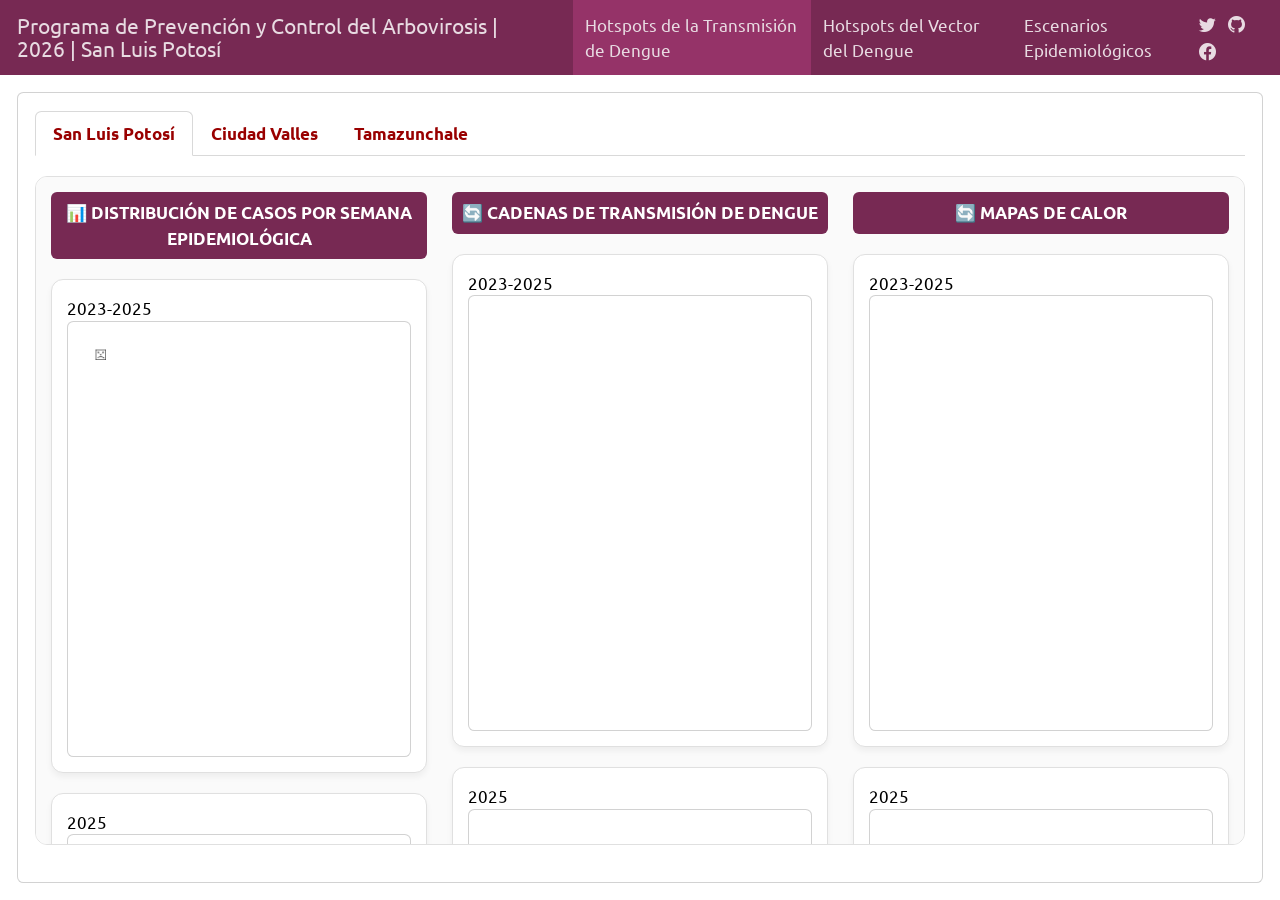
==== commit 61269cf9: "This commit update the dash" ====
--- a/index.html
+++ b/index.html
@@ -130,9 +130,367 @@
 <div class="card html-fill-item html-fill-container bslib-card" data-fill="false" data-bslib-card-init="" data-require-bs-caller="card()" data-full-screen="false">
 <div class="card-body html-fill-item html-fill-container">
 <div class="panel-tabset html-fill-item html-fill-container">
-<ul class="nav nav-tabs" role="tablist"><li class="nav-item" role="presentation"><a class="nav-link active" id="tabset-1-1-tab" data-bs-toggle="tab" data-bs-target="#tabset-1-1" role="tab" aria-controls="tabset-1-1" aria-selected="true" href=""><span style="color:#990000"><strong>Ciudad Valles</strong></span></a></li><li class="nav-item" role="presentation"><a class="nav-link" id="tabset-1-2-tab" data-bs-toggle="tab" data-bs-target="#tabset-1-2" role="tab" aria-controls="tabset-1-2" aria-selected="false" href=""><span style="color:#990000"><strong>Tamazunchale</strong></span></a></li></ul>
+<ul class="nav nav-tabs" role="tablist"><li class="nav-item" role="presentation"><a class="nav-link active" id="tabset-1-1-tab" data-bs-toggle="tab" data-bs-target="#tabset-1-1" role="tab" aria-controls="tabset-1-1" aria-selected="true" href=""><span style="color:#990000"><strong>San Luis Potosí</strong></span></a></li><li class="nav-item" role="presentation"><a class="nav-link" id="tabset-1-2-tab" data-bs-toggle="tab" data-bs-target="#tabset-1-2" role="tab" aria-controls="tabset-1-2" aria-selected="false" href=""><span style="color:#990000"><strong>Ciudad Valles</strong></span></a></li><li class="nav-item" role="presentation"><a class="nav-link" id="tabset-1-3-tab" data-bs-toggle="tab" data-bs-target="#tabset-1-3" role="tab" aria-controls="tabset-1-3" aria-selected="false" href=""><span style="color:#990000"><strong>Tamazunchale</strong></span></a></li></ul>
 <div class="tab-content html-fill-item html-fill-container">
 <div id="tabset-1-1" class="tab-pane active html-fill-item html-fill-container" role="tabpanel" aria-labelledby="tabset-1-1-tab">
+<style>
+* {
+  box-sizing: border-box;
+}
+
+/* Contenedor principal con scroll - tres COLUMNAS */
+.responsive-grid {
+  display: grid;
+  grid-template-columns: 1fr 1fr 1fr;  /* Tres COLUMNAS iguales */
+  gap: 25px;
+  margin: 20px 0;
+  max-height: 85vh;          /* Altura máxima para scroll */
+  overflow-y: auto;          /* Scroll vertical */
+  padding: 15px;
+  border: 1px solid #e0e0e0;
+  border-radius: 12px;
+  background-color: #fafafa;
+  align-items: start;
+}
+
+/* Cada columna es un contenedor flexible que apila sus elementos */
+.columna {
+  display: flex;
+  flex-direction: column;
+  gap: 20px;
+}
+
+/* Título de columna */
+.column-header {
+  font-weight: bold;
+  font-size: 1rem;
+  text-align: center;
+  padding: 8px;
+  background-color: #772953;
+  color: white;
+  border-radius: 6px;
+  margin: 0;
+}
+
+/* Estilo para cada tarjeta de mapa */
+.grid-card {
+  border: 1px solid #e0e0e0;
+  padding: 15px;
+  border-radius: 12px;
+  background: white;
+  transition: transform 0.2s, box-shadow 0.2s;
+  box-shadow: 0 4px 6px rgba(0,0,0,0.05);
+}
+
+.grid-card:hover {
+  transform: translateY(-3px);
+  box-shadow: 0 8px 15px rgba(0,0,0,0.1);
+}
+
+/* Asegura que los mapas tengan tamaño consistente */
+.grid-card .html-widget,
+.grid-card iframe {
+  width: 240% !important;
+  height: 400px !important;
+  border-radius: 8px;
+}
+
+/* Responsive: en móviles, una sola columna */
+@media (max-width: 768px) {
+  .responsive-grid {
+    grid-template-columns: 1fr;  /* Una columna en móvil */
+    max-height: 70vh;
+    gap: 15px;
+    padding: 24px;
+  }
+  .column-header {
+    font-size: 1rem;
+  }
+  .grid-card .html-widget,
+  .grid-card iframe {
+    height: 300px !important;
+  }
+}
+</style>
+<div class="responsive-grid html-fill-item html-fill-container">
+<!-- COLUMNA 1: Distribución de Casos -->
+<div class="columna html-fill-item html-fill-container">
+<div class="column-header html-fill-item html-fill-container">
+📊 DISTRIBUCIÓN DE CASOS POR SEMANA EPIDEMIOLÓGICA
+</div>
+<!--
+
+<!-- MAPA 3 (Fila 1, columna 1 - Casos) -->
+<div class="grid-card html-fill-item html-fill-container">
+2023-2025
+<div class="card cell html-fill-item html-fill-container bslib-card" data-bslib-card-init="" data-require-bs-caller="card()" data-full-screen="false">
+<div class="card-body html-fill-item html-fill-container">
+<div class="cell-output-display html-fill-item html-fill-container">
+<div id="htmlwidget-f8229d587e5959094c8a" style="width:100%;height:480px;" class="maplibregl html-widget html-fill-item html-fill-container"></div>
+<script type="application/json" data-for="htmlwidget-f8229d587e5959094c8a">{"x":{"style":"https://basemaps.cartocdn.com/gl/positron-gl-style/style.json","center":[-100.9570550663297,22.13048936725765],"zoom":10,"bearing":0,"pitch":0,"projection":"globe","additional_params":[],"sources":[{"id":"area","type":"geojson","data":{"type":"FeatureCollection","features":[{"type":"Feature","properties":{"CVEGEO":"240280001","CVE_ENT":"24","CVE_MUN":"028","CVE_LOC":"0001","AMBITO":"Urbana"},"geometry":{"type":"MultiPolygon","coordinates":[[[[-100.8626759,22.068663599999997],[-100.8642438,22.069124699999996],[-100.8647867,22.06881],[-100.8647879,22.068809299999998],[-100.864616,22.068456700000002],[-100.8636571,22.066646199999997],[-100.8632085,22.0666404],[-100.8630852,22.0664066],[-100.86300639999999,22.066227299999998],[-100.8630053,22.066224899999998],[-100.8633047,22.066040599999997],[-100.8633059,22.066039799999995],[-100.862802,22.0650701],[-100.8628007,22.0650676],[-100.8635518,22.064820299999997],[-100.8635525,22.0648201],[-100.8635029,22.064591500000002],[-100.86317199999999,22.0631982],[-100.86310460000001,22.0630605],[-100.86310340000001,22.063058100000003],[-100.86334250000002,22.0629417],[-100.86334389999999,22.062941100000003],[-100.8631743,22.0626504],[-100.86316959999999,22.062642399999998],[-100.86232659999999,22.0611975],[-100.85957479999999,22.062295599999995],[-100.8595766,22.062297899999997],[-100.85972849999999,22.0624925],[-100.8597367,22.062503000000003],[-100.8598129,22.0624978],[-100.85987639999999,22.0625563],[-100.85858309999999,22.0632807],[-100.8579372,22.0637166],[-100.8577198,22.0638003],[-100.85736290000001,22.0632029],[-100.8570676,22.062776300000003],[-100.8568202,22.0626413],[-100.85652669999999,22.062555399999997],[-100.8559906,22.0625228],[-100.8557069,22.062542099999995],[-100.8554722,22.062590600000004],[-100.85498059999999,22.0627198],[-100.8560126,22.064231100000004],[-100.85561949999999,22.0643802],[-100.8554772,22.0641812],[-100.8545814,22.0646906],[-100.8545381,22.0647153],[-100.85455879999999,22.0648067],[-100.85465400000001,22.064964500000002],[-100.8556704,22.0664361],[-100.8557292,22.066401199999998],[-100.8586248,22.0646799],[-100.8589246,22.0651278],[-100.8592652,22.0655915],[-100.8592637,22.065592499999998],[-100.8591563,22.065663900000004],[-100.8591577,22.065666],[-100.85940110000001,22.0660327],[-100.8594518,22.0661091],[-100.8594519,22.0661093],[-100.85966599999999,22.066432199999998],[-100.8599801,22.066905899999995],[-100.8600944,22.067078199999997],[-100.8604137,22.067559799999998],[-100.860412,22.067560099999998],[-100.8597685,22.067690700000004],[-100.8596486,22.0680695],[-100.8596494,22.068069700000002],[-100.86011069999999,22.0681917],[-100.8601092,22.0681943],[-100.8599121,22.0685447],[-100.85991299999999,22.068545999999998],[-100.8606448,22.0696453],[-100.8626759,22.068663599999997]]],[[[-100.8510282,22.069083799999998],[-100.85218689999999,22.0706149],[-100.8523264,22.070679599999995],[-100.8527019,22.070714400000004],[-100.8530399,22.0707342],[-100.8557811,22.070967899999996],[-100.8558884,22.070778999999998],[-100.85592589999999,22.070624900000002],[-100.8555719,22.070594999999997],[-100.8539143,22.0682486],[-100.852541,22.0686314],[-100.8524015,22.0684275],[-100.8520635,22.0684971],[-100.8508887,22.068875000000002],[-100.8510282,22.069083799999998]]],[[[-100.85517829999999,22.076773400000004],[-100.8555538,22.077171099999997],[-100.8555913,22.0774793],[-100.85536599999999,22.077524],[-100.8554089,22.077832200000003],[-100.8555913,22.078135500000002],[-100.85591319999999,22.078140399999995],[-100.8562833,22.077996299999995],[-100.8563223,22.0779421],[-100.85636919999999,22.077876999999997],[-100.8562887,22.077161099999998],[-100.8562646,22.076876499999997],[-100.8562941,22.076293699999997],[-100.8562563,22.0762917],[-100.8550844,22.076228999999994],[-100.8550817,22.076584499999996],[-100.85517829999999,22.076773400000004]]],[[[-100.8658009,22.077275999999998],[-100.8657312,22.079165],[-100.8665331,22.079401100000002],[-100.8665332,22.079403499999998],[-100.86653849999999,22.080174100000004],[-100.86835029999999,22.080616499999998],[-100.868296,22.079935499999994],[-100.8676838,22.0797416],[-100.8682578,22.077733299999995],[-100.86695960000002,22.0773853],[-100.8658921,22.077106999999998],[-100.86583309999999,22.0771169],[-100.8658009,22.077275999999998]]],[[[-100.9526901,22.099564100000002],[-100.9536744,22.0991714],[-100.95234669999999,22.096228999999997],[-100.95233069999999,22.0962116],[-100.952277,22.0962936],[-100.9517272,22.0959631],[-100.95157429999999,22.095883500000003],[-100.9509037,22.095704599999998],[-100.9515045,22.0970243],[-100.9526901,22.099564100000002]]],[[[-101.04672959999999,22.159199700000002],[-101.04691729999999,22.1606504],[-101.0470836,22.161927199999997],[-101.04719089999999,22.162165699999996],[-101.0474108,22.162741999999998],[-101.0474859,22.1630103],[-101.0482155,22.1629904],[-101.04903709999999,22.1626911],[-101.0496536,22.1624396],[-101.051411,22.161876999999997],[-101.0516991,22.1617016],[-101.052146,22.1614132],[-101.05259459999999,22.161229],[-101.0530806,22.161075399999998],[-101.0540431,22.160997000000002],[-101.05516019999999,22.1606037],[-101.05574070000002,22.160445899999996],[-101.0557884,22.1603861],[-101.05522030000002,22.1595616],[-101.0544748,22.158498299999998],[-101.054216,22.158121400000002],[-101.0539112,22.1576982],[-101.0536382,22.157287300000004],[-101.0528055,22.1561067],[-101.0527094,22.155999800000004],[-101.05241509999999,22.155604300000007],[-101.0522958,22.1554786],[-101.05192679999999,22.155170000000002],[-101.0517989,22.1550364],[-101.0515028,22.155070199999997],[-101.0516487,22.1548475],[-101.0512196,22.154619],[-101.0508065,22.154450000000004],[-101.0503827,22.1543209],[-101.04973900000002,22.1542389],[-101.04928690000001,22.154263399999998],[-101.0492589,22.154265],[-101.04882169999999,22.1543209],[-101.0477756,22.154604],[-101.0471534,22.154807800000004],[-101.0467832,22.1550562],[-101.04644359999999,22.155293800000003],[-101.0458391,22.155717],[-101.04526510000001,22.1561244],[-101.0449647,22.1556275],[-101.0446321,22.155955399999996],[-101.0449754,22.156442300000002],[-101.04517919999999,22.156333],[-101.04609119999999,22.157704300000002],[-101.04672959999999,22.159199700000002]]],[[[-100.9407918,22.2138989],[-100.94158139999999,22.213987499999998],[-100.9415839,22.213987799999998],[-100.94125989999999,22.213564799999997],[-100.94084199999999,22.212734899999997],[-100.94064809999999,22.2123304],[-100.9405065,22.211920599999996],[-100.94040749999999,22.2115913],[-100.9401955,22.211138699999996],[-100.9400051,22.2111463],[-100.9393903,22.211037800000003],[-100.93889259999999,22.2110307],[-100.9388938,22.211033699999994],[-100.939174,22.2116954],[-100.9393217,22.212042899999997],[-100.939486,22.2123673],[-100.9396787,22.212702699999998],[-100.939719,22.212683900000002],[-100.94045609999999,22.213845199999998],[-100.9407918,22.2138989]]],[[[-100.9946502,22.2126771],[-100.9947844,22.2130396],[-100.9949614,22.213436899999998],[-100.995133,22.213869],[-100.99537439999999,22.2144302],[-100.99590549999999,22.215813300000004],[-100.99623489999999,22.215761],[-100.9962864,22.214281199999995],[-100.9963186,22.212786400000002],[-100.9963186,22.212589099999995],[-100.9963186,22.212533099999998],[-100.99454829999999,22.212428799999998],[-100.9945829,22.212512999999998],[-100.9946502,22.2126771]]],[[[-100.95458210000001,22.2122724],[-100.9545897,22.212459300000003],[-100.9545991,22.2128484],[-100.9546278,22.2133128],[-100.954686,22.214020599999994],[-100.9547053,22.2141841],[-100.9565262,22.214431599999994],[-100.9565617,22.214436400000004],[-100.95656129999999,22.2144394],[-100.95633289999999,22.215963499999994],[-100.95629400000001,22.216223199999995],[-100.95629439999999,22.216223199999995],[-100.960372,22.2167723],[-100.9603722,22.216772299999995],[-100.9603721,22.2167713],[-100.96031219999999,22.2149868],[-100.9603121,22.2149841],[-100.96046349999999,22.21447],[-100.96046439999999,22.214467199999998],[-100.95945929999999,22.214310899999997],[-100.9567412,22.2139397],[-100.9566844,22.213932000000003],[-100.9566837,22.213931899999995],[-100.9567953,22.2134352],[-100.95693469999999,22.2129904],[-100.9570907,22.2125725],[-100.9571768,22.212331199999998],[-100.95727869999999,22.211944099999997],[-100.95727959999999,22.2119409],[-100.95726599999999,22.211942999999998],[-100.9570161,22.21198],[-100.95655389999999,22.2120537],[-100.95563829999999,22.212135],[-100.95563059999999,22.212135],[-100.9545819,22.212269399999997],[-100.95458210000001,22.2122724]]],[[[-100.9902783,22.218891300000003],[-100.99028210000002,22.2190969],[-100.99170099999999,22.218856499999998],[-100.9924601,22.218732799999994],[-100.99346360000001,22.218375599999998],[-100.9934883,22.218366700000004],[-100.99498589999999,22.2178301],[-100.9949239,22.2176883],[-100.9949165,22.2176509],[-100.99490639999999,22.217618500000004],[-100.99487169999999,22.217535899999998],[-100.99487669999999,22.2175342],[-100.9950033,22.217490599999998],[-100.99498009999999,22.217405300000003],[-100.9949917,22.217399399999998],[-100.9949955,22.217232000000003],[-100.994992,22.217189899999997],[-100.9949899,22.217152799999997],[-100.9949915,22.217106899999997],[-100.99499519999999,22.217004],[-100.995007,22.2166748],[-100.99500710000001,22.216671599999998],[-100.994839,22.216665199999998],[-100.99484559999999,22.216386900000003],[-100.9950173,22.2163298],[-100.99501749999999,22.2163242],[-100.99502729999999,22.216074699999997],[-100.9950274,22.216074000000003],[-100.99483079999999,22.216110200000003],[-100.9947825,22.216116],[-100.99474219999999,22.2161268],[-100.99357810000001,22.216351999999997],[-100.99351469999999,22.216365699999997],[-100.9934973,22.216552699999994],[-100.99346039999999,22.216563],[-100.9929288,22.2166896],[-100.9925819,22.2167723],[-100.99251749999999,22.2167908],[-100.9924607,22.216552999999994],[-100.99226739999999,22.2159118],[-100.9920235,22.2151027],[-100.9924339,22.214978400000003],[-100.99212820000001,22.212350899999997],[-100.9912808,22.212628399999996],[-100.9885453,22.213540899999998],[-100.98928629999999,22.216711800000002],[-100.98788929999999,22.217036500000003],[-100.98786299999999,22.2169613],[-100.9872592,22.2171213],[-100.9874435,22.2177045],[-100.99027989999999,22.2170731],[-100.9902771,22.2172505],[-100.9902783,22.218891300000003]]],[[[-100.9405269,22.2177586],[-100.9404733,22.218622699999997],[-100.9405913,22.218717099999996],[-100.9407308,22.218905799999998],[-100.94085419999999,22.2190697],[-100.94175,22.2189207],[-100.94174459999999,22.2173712],[-100.9417393,22.216829900000004],[-100.9409695,22.216832399999998],[-100.9409708,22.2166872],[-100.9405591,22.216666099999998],[-100.9405537,22.217296800000003],[-100.9405269,22.2177586]]],[[[-100.97769609999999,22.221703],[-100.97789610000001,22.2216519],[-100.9779296,22.2217811],[-100.9795221,22.221243],[-100.979652,22.221199100000003],[-100.97965239999999,22.221199],[-100.979614,22.220852800000003],[-100.9796131,22.220824800000003],[-100.9796066,22.2206337],[-100.97960649999999,22.220630699999997],[-100.9811759,22.220385999999994],[-100.9812795,22.2203698],[-100.9813051,22.2201812],[-100.9813412,22.219888],[-100.9813447,22.219483600000004],[-100.9813448,22.219480599999997],[-100.98106369999999,22.218382199999997],[-100.9809731,22.2180182],[-100.98071829999999,22.2176736],[-100.9805482,22.217484399999996],[-100.9804166,22.217337999999998],[-100.9802651,22.216996],[-100.98026399999999,22.216993400000003],[-100.980645,22.216866],[-100.98064629999999,22.216865499999997],[-100.9805197,22.216608699999995],[-100.9802476,22.216096099999994],[-100.9802474,22.2160957],[-100.9802461,22.2160931],[-100.981579,22.2156396],[-100.9824739,22.215353399999998],[-100.98351989999999,22.214992799999997],[-100.98459249999999,22.214637],[-100.9862259,22.214097600000006],[-100.9874505,22.2136691],[-100.98889609999999,22.2132318],[-100.98978679999999,22.212892699999998],[-100.9906362,22.2126432],[-100.9917943,22.2122625],[-100.9941111,22.2114947],[-100.9942403,22.211452200000004],[-100.99937729999999,22.209865699999998],[-101.00326679999999,22.2085921],[-101.00392939999999,22.208326800000002],[-101.0046856,22.208024099999996],[-101.00788639999999,22.206939800000004],[-101.0091515,22.2065469],[-101.0096418,22.206361700000002],[-101.0098093,22.206291900000004],[-101.0113363,22.2057],[-101.0145701,22.2044465],[-101.0150474,22.2041752],[-101.01556240000001,22.203705599999996],[-101.0158817,22.2031763],[-101.015985,22.2025976],[-101.0159851,22.202596999999997],[-101.0159322,22.2012485],[-101.01593210000001,22.201246],[-101.01610009999999,22.2005309],[-101.0166574,22.1996286],[-101.01695339999999,22.199406999999997],[-101.0173275,22.199155999999995],[-101.0174627,22.199065299999997],[-101.0174912,22.199043000000003],[-101.0175244,22.199013500000003],[-101.0186856,22.1979988],[-101.01990149999999,22.196939699999998],[-101.02101049999999,22.1959825],[-101.0233431,22.1939271],[-101.02396619999999,22.194181999999998],[-101.0240347,22.194209999999998],[-101.0246238,22.1943278],[-101.0249977,22.1943362],[-101.0257979,22.1942421],[-101.0283833,22.1921078],[-101.02952309999999,22.1911919],[-101.03005610000001,22.190248899999997],[-101.0306968,22.1899317],[-101.030698,22.1899311],[-101.03044369999999,22.1894347],[-101.0298546,22.1895847],[-101.0296166,22.189114500000002],[-101.0296156,22.1891124],[-101.029993,22.1887609],[-101.02999469999999,22.188759400000002],[-101.0298183,22.188606800000002],[-101.0298151,22.188603999999994],[-101.0309293,22.188543799999994],[-101.03190509999999,22.188249499999998],[-101.0319054,22.1882494],[-101.03188399999999,22.188031],[-101.0318837,22.188028100000004],[-101.0321913,22.187929],[-101.03298129999999,22.1876727],[-101.0350418,22.1861247],[-101.0351998,22.186199699999996],[-101.036801,22.184055600000004],[-101.0368013,22.1840552],[-101.03679269999999,22.183971300000003],[-101.0353516,22.1838735],[-101.0353501,22.1838734],[-101.03572779999999,22.183135800000002],[-101.03625459999999,22.183552999999996],[-101.037328,22.183033200000004],[-101.03741490000002,22.182221499999997],[-101.0374152,22.1822184],[-101.03720779999999,22.182228700000003],[-101.03719459999999,22.1822294],[-101.03702969999999,22.181490600000004],[-101.03700839999999,22.1813953],[-101.036379,22.1812708],[-101.03554679999999,22.181364600000002],[-101.0351949,22.1811955],[-101.0348729,22.1809048],[-101.0348094,22.1807963],[-101.0347207,22.180593],[-101.03470019999999,22.180545900000002],[-101.0345023,22.1801962],[-101.03421759999999,22.1799973],[-101.0337335,22.179750799999997],[-101.0330716,22.179450199999998],[-101.0324625,22.179197899999995],[-101.03201469999999,22.1790888],[-101.03127210000001,22.179023100000002],[-101.030487,22.1791734],[-101.03028139999999,22.1792193],[-101.03021799999999,22.1792323],[-101.0298888,22.1792974],[-101.02988250000001,22.1792976],[-101.02970499999999,22.1793023],[-101.0295646,22.1792657],[-101.02941799999999,22.1791807],[-101.0292016,22.178895299999997],[-101.0291067,22.17872],[-101.0290321,22.1784335],[-101.0289985,22.178126100000004],[-101.02891419999999,22.1778265],[-101.0288078,22.177676400000003],[-101.0286335,22.1775044],[-101.02843449999999,22.177280399999997],[-101.02823450000001,22.177061],[-101.02785259999999,22.1766829],[-101.0274712,22.176123099999998],[-101.0271143,22.175771100000002],[-101.026933,22.1754605],[-101.02646030000001,22.174796100000002],[-101.0263227,22.1746186],[-101.02624709999999,22.1745373],[-101.0260591,22.174294],[-101.0258738,22.1741414],[-101.02561469999999,22.174011399999998],[-101.0253314,22.173901199999996],[-101.0249312,22.173784899999998],[-101.02451149999999,22.173706699999997],[-101.0241509,22.173622599999998],[-101.02380149999999,22.1734582],[-101.02355519999999,22.1732938],[-101.0232611,22.1729688],[-101.0229598,22.172704600000003],[-101.02263029999999,22.1724739],[-101.02215299999999,22.172251300000003],[-101.02183409999999,22.172129599999998],[-101.02156219999999,22.1720287],[-101.02126779999999,22.1717908],[-101.0211078,22.1716297],[-101.02091259999999,22.1712835],[-101.0209124,22.171283100000004],[-101.0209299,22.1711146],[-101.0209422,22.1709955],[-101.0209429,22.170989],[-101.0210108,22.170787200000003],[-101.0210109,22.170787200000003],[-101.0210152,22.168891599999995],[-101.0209869,22.167650499999997],[-101.0209311,22.167354600000003],[-101.0209124,22.167255300000004],[-101.0206362,22.166940300000004],[-101.02049249999999,22.1663052],[-101.0202677,22.1652729],[-101.0202673,22.165271],[-101.02051449999999,22.164645899999996],[-101.0206893,22.1646722],[-101.02114809999999,22.164741],[-101.0215312,22.1647985],[-101.0216177,22.162696699999998],[-101.0216178,22.162693799999996],[-101.0211954,22.162592399999998],[-101.0206048,22.162572],[-101.02053649999999,22.161924299999995],[-101.0202789,22.161925399999998],[-101.0202654,22.161925399999998],[-101.0202276,22.1618936],[-101.0202036,22.161772199999998],[-101.02017629999999,22.1616154],[-101.02017570000001,22.161612399999996],[-101.0212717,22.161692499999997],[-101.0216257,22.161707699999997],[-101.0223218,22.161712],[-101.02266449999999,22.1622895],[-101.02270709999999,22.162362100000003],[-101.02292,22.1627247],[-101.02406739999999,22.164027300000004],[-101.0259844,22.1660389],[-101.0262245,22.166216199999994],[-101.0265069,22.1663127],[-101.02671959999999,22.1663426],[-101.02696279999999,22.1663164],[-101.02738319999999,22.166185699999996],[-101.0275121,22.1661549],[-101.0276189,22.166121699999998],[-101.02774029999999,22.1660506],[-101.0279152,22.1660748],[-101.02819219999999,22.1662196],[-101.0286895,22.1667727],[-101.02878609999999,22.1668801],[-101.030352,22.1690052],[-101.0307725,22.169528799999995],[-101.0329367,22.1736583],[-101.033186,22.174141900000002],[-101.03365289999999,22.175026],[-101.03469539999999,22.176793800000002],[-101.03498259999999,22.177069799999998],[-101.0358912,22.1774307],[-101.0359118,22.177438900000002],[-101.03630229999999,22.177516900000004],[-101.037227,22.175379300000003],[-101.03769559999999,22.174511199999998],[-101.0382152,22.1738999],[-101.03870979999999,22.1733477],[-101.0404492,22.171310899999998],[-101.0405217,22.171098800000003],[-101.040691,22.170477399999996],[-101.0406915,22.1704756],[-101.0404011,22.1697185],[-101.04039999999999,22.169715799999995],[-101.0420245,22.1691758],[-101.0437346,22.168554],[-101.0442753,22.1683794],[-101.044422,22.1683188],[-101.04525,22.170290700000002],[-101.0458065,22.172052999999995],[-101.04840139999999,22.1726887],[-101.0500706,22.172943999999998],[-101.04969159999999,22.1709069],[-101.0497541,22.170710300000003],[-101.04988809999999,22.1705562],[-101.0500409,22.170534999999994],[-101.0501559,22.1705647],[-101.0502989,22.170727099999997],[-101.0506734,22.1710097],[-101.05097169999999,22.170735299999997],[-101.0510748,22.1708175],[-101.0511844,22.1708824],[-101.05131779999999,22.170903099999997],[-101.05149870000001,22.170874800000004],[-101.0526546,22.1705003],[-101.05179059999999,22.168250999999994],[-101.0510604,22.1663258],[-101.0483869,22.1672027],[-101.0475712,22.1650381],[-101.0458061,22.165645700000002],[-101.046578,22.1676705],[-101.045091,22.1681334],[-101.04373729999999,22.1645971],[-101.0443772,22.164380199999997],[-101.04434669999999,22.164267400000004],[-101.0451645,22.164001499999994],[-101.04480199999999,22.163096799999998],[-101.0444567,22.1618864],[-101.0458749,22.161351600000003],[-101.0458759,22.1613512],[-101.0457828,22.161112999999997],[-101.0454961,22.1603797],[-101.04460929999999,22.160634],[-101.04460890000001,22.160634100000003],[-101.0446195,22.160547399999995],[-101.0448382,22.1604106],[-101.0454779,22.159655600000004],[-101.0452389,22.1589894],[-101.04513410000001,22.1586975],[-101.0449304,22.1583408],[-101.0445891,22.157743],[-101.0441479,22.157875999999998],[-101.0439091,22.157948],[-101.0438398,22.157968900000004],[-101.0436855,22.157898300000003],[-101.0433558,22.1579843],[-101.0428869,22.157649499999998],[-101.0424759,22.157421199999998],[-101.040706,22.1567149],[-101.0350574,22.155090899999998],[-101.0347398,22.154438799999994],[-101.03473869999999,22.154436499999996],[-101.0353214,22.154063499999996],[-101.0362007,22.1534881],[-101.0368416,22.1530265],[-101.0369887,22.1528238],[-101.037129,22.1525523],[-101.03737029999999,22.1519752],[-101.0375746,22.1513976],[-101.03785099999999,22.150697899999997],[-101.0379109,22.150625299999998],[-101.03811250000001,22.1505354],[-101.038367,22.150509299999996],[-101.038668,22.1505913],[-101.0390161,22.150708100000003],[-101.03935249999999,22.150745699999998],[-101.0398294,22.150823],[-101.0400462,22.1508315],[-101.04011609999999,22.150833300000002],[-101.04018269999999,22.150835900000004],[-101.04062069999999,22.150996799999998],[-101.04102019999999,22.1510481],[-101.0412085,22.151049400000005],[-101.0415162,22.150961599999995],[-101.04193409999999,22.150746599999994],[-101.04228119999999,22.1504039],[-101.04246049999999,22.1500366],[-101.042851,22.148490100000004],[-101.04285139999999,22.148488300000004],[-101.04216720000001,22.1465194],[-101.0417834,22.1467665],[-101.0416398,22.145888599999996],[-101.041562,22.145520799999996],[-101.0413846,22.144954199999994],[-101.04132539999999,22.1447623],[-101.04125340000002,22.144334399999998],[-101.0412176,22.1438097],[-101.0412085,22.143181999999996],[-101.0412085,22.1431796],[-101.0412721,22.142427599999998],[-101.0413129,22.1419446],[-101.0413129,22.1419442],[-101.0413124,22.141714399999998],[-101.0413081,22.141589399999997],[-101.0411797,22.1405052],[-101.0411793,22.140501799999996],[-101.0415175,22.1408608],[-101.0418468,22.141210400000002],[-101.0418713,22.141463899999998],[-101.0419239,22.1427214],[-101.04227979999999,22.143233400000003],[-101.04258209999999,22.1436683],[-101.0428624,22.144583099999995],[-101.0429703,22.1449352],[-101.0430975,22.1449392],[-101.04330019999999,22.144945699999997],[-101.0434724,22.143283],[-101.0435905,22.142502000000004],[-101.0439268,22.140379499999998],[-101.0441216,22.139182099999996],[-101.04432960000001,22.137882200000004],[-101.04439830000001,22.1374525],[-101.044462,22.1370544],[-101.04446420000001,22.137040799999998],[-101.04447870000001,22.1369506],[-101.0444797,22.136943899999995],[-101.0444801,22.136941399999994],[-101.0444795,22.1369406],[-101.0439545,22.1363422],[-101.0437053,22.136053099999998],[-101.0433978,22.1356964],[-101.0430789,22.1353265],[-101.0427112,22.1349116],[-101.04238559999999,22.1345299],[-101.0420717,22.1341619],[-101.0417664,22.133803999999998],[-101.0417148,22.1337442],[-101.0409679,22.132879300000003],[-101.04029129999999,22.1321012],[-101.041896,22.1308879],[-101.0419878,22.1309557],[-101.04219499999999,22.1310832],[-101.0423036,22.131114399999998],[-101.04254979999999,22.131138],[-101.0427691,22.131206199999994],[-101.04294689999999,22.131283200000002],[-101.04307109999999,22.131394900000004],[-101.04314649999999,22.131471700000002],[-101.0432866,22.1316153],[-101.043347,22.1317336],[-101.0433845,22.131908399999997],[-101.04340789999999,22.132071099999997],[-101.04348499999999,22.1321865],[-101.0435546,22.132183299999994],[-101.04386989999999,22.1321689],[-101.0438866,22.1321554],[-101.0439528,22.132101499999997],[-101.0438427,22.1317384],[-101.0437994,22.131514199999994],[-101.0437611,22.1310109],[-101.04377559999999,22.130784599999995],[-101.04373489999999,22.130684799999997],[-101.04363749999999,22.1305747],[-101.0435447,22.1305582],[-101.0433482,22.130560000000003],[-101.0432451,22.130538299999998],[-101.0431521,22.130506399999998],[-101.04312739999999,22.1304736],[-101.0436398,22.130429899999996],[-101.044305,22.130032300000003],[-101.04480919999999,22.129604999999998],[-101.0451204,22.1291279],[-101.04537789999999,22.128273199999995],[-101.0456354,22.126991099999998],[-101.04574799999999,22.126081700000004],[-101.046212,22.1250879],[-101.0463032,22.124971100000003],[-101.04644809999999,22.124573499999997],[-101.0465098,22.1237064],[-101.0460135,22.122317400000004],[-101.045292,22.122367099999998],[-101.04525179999999,22.1222255],[-101.04357010000001,22.1221261],[-101.0428582,22.122340899999998],[-101.0435486,22.1203258],[-101.04413149999999,22.118677599999998],[-101.0441731,22.1185597],[-101.04403939999999,22.118506399999998],[-101.04381989999999,22.1182811],[-101.04366279999999,22.117939099999997],[-101.043668,22.1176334],[-101.04372280000001,22.1175383],[-101.0437494,22.1174923],[-101.0438444,22.1174041],[-101.0434988,22.1172442],[-101.04322610000001,22.1170974],[-101.042971,22.1169601],[-101.0429389,22.1169439],[-101.03772269999999,22.1143099],[-101.0360183,22.113470200000002],[-101.03581299999999,22.113382500000004],[-101.0294337,22.1126908],[-101.0237009,22.112069199999997],[-101.0231591,22.1120105],[-101.0231791,22.1121247],[-101.0231798,22.1121287],[-101.02343619999999,22.1122037],[-101.0240499,22.113340400000002],[-101.02259579999999,22.114919000000004],[-101.02236239999999,22.1143815],[-101.0219822,22.1136941],[-101.02139919999999,22.113321799999998],[-101.02082159999999,22.1129946],[-101.02005079999999,22.1125443],[-101.01965519999999,22.112425299999998],[-101.01921,22.112267499999994],[-101.0189578,22.112065],[-101.0184509,22.1118463],[-101.01652779999999,22.110437299999994],[-101.0163094,22.1102387],[-101.0133429,22.109473299999998],[-101.01297629999999,22.1094413],[-101.0100849,22.1090139],[-101.00483709999999,22.108173900000004],[-101.0052247,22.1086647],[-101.0053736,22.1089791],[-101.00540439999999,22.1090859],[-101.00552239999999,22.1090555],[-101.0056358,22.109028499999997],[-101.0057458,22.1089974],[-101.00589939999999,22.108988099999998],[-101.0061479,22.108978500000003],[-101.0063002,22.1089866],[-101.006489,22.1090105],[-101.0067497,22.109102],[-101.0069498,22.1091925],[-101.0071196,22.1092775],[-101.00723669999999,22.1093399],[-101.0073572,22.109433400000004],[-101.0074873,22.109519900000002],[-101.0076167,22.1096527],[-101.0077139,22.109775399999997],[-101.0078048,22.1098631],[-101.0079116,22.1100285],[-101.0080339,22.110183799999998],[-101.0081282,22.110395099999998],[-101.00820949999999,22.1105593],[-101.0083089,22.110710899999997],[-101.0084219,22.110805499999998],[-101.0085024,22.1108677],[-101.00874379999999,22.110937200000002],[-101.00894459999999,22.110958],[-101.0091293,22.111053399999996],[-101.0093808,22.1111944],[-101.009535,22.1113771],[-101.0097255,22.1116231],[-101.0098596,22.111782100000003],[-101.00976299999999,22.111879],[-101.0097811,22.112023800000003],[-101.00992389999999,22.1122244],[-101.0099467,22.112295300000003],[-101.00998829999999,22.112351199999996],[-101.0100969,22.1124555],[-101.01010099999999,22.112900300000003],[-101.01041749999999,22.112900300000003],[-101.01064810000001,22.1128556],[-101.0109539,22.112830799999998],[-101.01115779999999,22.112989799999998],[-101.0113509,22.1134321],[-101.0114313,22.1139688],[-101.011721,22.114729200000003],[-101.0120053,22.114793799999998],[-101.0122586,22.114843399999998],[-101.0122411,22.114999299999997],[-101.0121901,22.115283599999998],[-101.01220459999999,22.115452599999998],[-101.0122593,22.1156074],[-101.0123071,22.115840000000002],[-101.0123086,22.116004200000003],[-101.01231059999999,22.1162089],[-101.0123964,22.116523600000004],[-101.01245779999999,22.1166079],[-101.0125755,22.1167697],[-101.01259979999999,22.116785999999998],[-101.01278169999999,22.116908000000002],[-101.0131289,22.117021199999996],[-101.0134533,22.1170737],[-101.0136945,22.117178599999995],[-101.01389209999999,22.117347400000003],[-101.014068,22.1176137],[-101.01421660000001,22.117903599999998],[-101.0142103,22.1181189],[-101.0141443,22.118331599999998],[-101.01409360000001,22.118423399999998],[-101.0139654,22.1186561],[-101.0139197,22.118834399999997],[-101.0139085,22.119029899999997],[-101.01390549999999,22.1192756],[-101.013767,22.119634100000003],[-101.0135752,22.1198572],[-101.0127092,22.1195369],[-101.0123953,22.1188041],[-101.0111452,22.118375],[-101.01086219999999,22.118367],[-101.01066929999999,22.118361500000002],[-101.0100855,22.118482],[-101.0097947,22.118415300000002],[-101.00947409999999,22.1182013],[-101.008879,22.117997199999998],[-101.0087767,22.117959199999998],[-101.0073736,22.119894799999997],[-101.00360520000001,22.117607800000002],[-101.0031087,22.117306499999998],[-101.00310730000001,22.1173057],[-101.0044422,22.115116500000003],[-101.0044436,22.115114299999995],[-101.0024059,22.113914599999994],[-101.0010456,22.1158896],[-101.0009048,22.1159948],[-101.0004238,22.115776099999998],[-101.00010569999999,22.1157416],[-100.99982539999999,22.115712],[-100.9993397,22.11573],[-100.99794399999999,22.1165245],[-100.99752939999999,22.116756199999994],[-100.996936,22.116791999999997],[-100.9964183,22.116751600000004],[-100.99623,22.116736899999996],[-100.99600290000001,22.116647399999998],[-100.99560969999999,22.116492400000002],[-100.99515180000002,22.1163693],[-100.9946885,22.1162514],[-100.9943846,22.116173999999997],[-100.9933051,22.1160364],[-100.9933042,22.116036299999998],[-100.9934682,22.115477199999997],[-100.9934691,22.115474300000002],[-100.9917487,22.115238700000003],[-100.99064299999999,22.115193799999997],[-100.99013479999999,22.115013],[-100.990134,22.115012699999998],[-100.9902496,22.114622099999995],[-100.9902504,22.1146196],[-100.9895749,22.114237299999996],[-100.9890652,22.113922799999997],[-100.988545,22.1137424],[-100.98854399999999,22.113742000000002],[-100.9896517,22.1111476],[-100.9897761,22.1111754],[-100.9898319,22.1111878],[-100.9898336,22.111382999999996],[-100.99038979999999,22.1115367],[-100.990873,22.109744600000003],[-100.99087379999999,22.109741600000003],[-100.9907402,22.1097451],[-100.9906352,22.1097286],[-100.99055369999999,22.1096601],[-100.9905522,22.109658900000003],[-100.99086109999999,22.109301],[-100.9908627,22.1092992],[-100.99056429999999,22.1090825],[-100.9903971,22.1091074],[-100.9899149,22.1090595],[-100.989915,22.109062499999997],[-100.9899161,22.109318899999998],[-100.98991600000001,22.109319000000003],[-100.9898248,22.1096075],[-100.98973079999999,22.109776],[-100.9889948,22.108881899999997],[-100.98848269999999,22.109388300000003],[-100.9877365,22.1090913],[-100.98753140000001,22.1091448],[-100.9863565,22.1075625],[-100.98583169999999,22.108],[-100.98582590000001,22.1080048],[-100.98538029999999,22.107328900000002],[-100.9852361,22.1068198],[-100.984713,22.106523],[-100.9845622,22.1064722],[-100.9845582,22.1061423],[-100.9845284,22.1060128],[-100.9844566,22.105701200000002],[-100.98428489999999,22.105849600000003],[-100.9838801,22.106141500000003],[-100.98369369999999,22.1060058],[-100.9836199,22.105889100000002],[-100.9835598,22.1058511],[-100.98355959999999,22.105850999999998],[-100.9835255,22.105825],[-100.98340449999999,22.1058709],[-100.98335639999999,22.1058426],[-100.9830214,22.105578299999994],[-100.9830212,22.1055781],[-100.98305719999999,22.1050789],[-100.98305739999999,22.105076399999994],[-100.9826944,22.1040392],[-100.98269189999999,22.1040414],[-100.982618,22.104107499999994],[-100.9824436,22.1047129],[-100.98209779999999,22.104834699999998],[-100.9820652,22.1047944],[-100.9811794,22.103699],[-100.98099400000001,22.1037012],[-100.9809902,22.1037013],[-100.9809705,22.103688299999998],[-100.9809602,22.103681499999997],[-100.98096009999999,22.1036815],[-100.98089499999999,22.1037033],[-100.9806472,22.1042225],[-100.98052229999999,22.1045496],[-100.980485,22.1045366],[-100.9802868,22.104467199999995],[-100.9801323,22.104759299999998],[-100.98006149999999,22.1046935],[-100.9797024,22.1045174],[-100.97941139999999,22.1043748],[-100.9788923,22.104201399999997],[-100.9787612,22.104151599999998],[-100.97875979999999,22.104150999999998],[-100.97886489999999,22.103971399999995],[-100.97886620000001,22.103969299999996],[-100.97798399999999,22.1033524],[-100.97783559999999,22.1033561],[-100.9777953,22.1034624],[-100.97774460000001,22.1028369],[-100.9777443,22.102833800000003],[-100.97791099999999,22.102886599999998],[-100.9781891,22.1027061],[-100.97819059999999,22.1027052],[-100.9780543,22.102516800000004],[-100.97802569999999,22.102533700000002],[-100.97798130000001,22.102559999999997],[-100.9778163,22.102288799999997],[-100.9778067,22.102149],[-100.97780650000001,22.102145999999998],[-100.9778573,22.1021413],[-100.9778576,22.102141200000002],[-100.97784809999999,22.102015099999996],[-100.9777862,22.102000800000003],[-100.9776874,22.1016356],[-100.9776256,22.1016213],[-100.97762589999999,22.101624400000002],[-100.97766299999999,22.1020094],[-100.9776627,22.102009199999998],[-100.9772132,22.101739],[-100.97711129999999,22.101869500000003],[-100.976984,22.102096],[-100.9769286,22.102195299999998],[-100.9760292,22.101476899999998],[-100.97577439999999,22.1017671],[-100.9757759,22.101768399999997],[-100.97679439999999,22.102700799999997],[-100.976818,22.1027229],[-100.9768229,22.1028004],[-100.9768227,22.1028011],[-100.9766863,22.103334800000003],[-100.976626,22.103631999999998],[-100.9761462,22.103632899999997],[-100.97520399999999,22.1046178],[-100.9749422,22.104522700000004],[-100.97408089999999,22.1036369],[-100.9736226,22.103637799999998],[-100.97383029999999,22.104044599999995],[-100.9740728,22.104664200000002],[-100.97442690000001,22.1051638],[-100.974667,22.1054818],[-100.9748889,22.1058397],[-100.9744125,22.1062025],[-100.9734501,22.1061951],[-100.973123,22.1061819],[-100.9730453,22.1066351],[-100.9729421,22.106811999999998],[-100.97253909999999,22.106858199999998],[-100.9724959,22.1070477],[-100.9722917,22.107053500000003],[-100.972291,22.1070536],[-100.9719531,22.107115599999997],[-100.9716814,22.107223299999998],[-100.97159119999999,22.106631099999998],[-100.9714068,22.106113499999996],[-100.9712521,22.1058815],[-100.97113519999999,22.1057666],[-100.97096099999999,22.105595299999997],[-100.9708952,22.105530599999994],[-100.9706513,22.1051142],[-100.9704886,22.104654500000002],[-100.97025359999999,22.104681700000004],[-100.9690442,22.104672],[-100.96901129999999,22.1042947],[-100.9687155,22.104327700000002],[-100.9686833,22.1043313],[-100.9685973,22.104338099999996],[-100.96763589999999,22.1045169],[-100.9666927,22.1047495],[-100.9666938,22.1045175],[-100.9666914,22.1042038],[-100.9666919,22.103942699999998],[-100.9666919,22.1039401],[-100.9667092,22.1035546],[-100.96670929999999,22.1035531],[-100.9667003,22.103265799999996],[-100.96669399999999,22.103138200000004],[-100.96669399999999,22.103138],[-100.96669779999999,22.1028388],[-100.96669779999999,22.102836800000002],[-100.96669680000001,22.102403000000002],[-100.9656817,22.1023431],[-100.965615,22.102333299999998],[-100.96513589999999,22.102262599999996],[-100.9648129,22.102173999999998],[-100.96459089999999,22.102082199999995],[-100.96414089999999,22.1018604],[-100.9641403,22.1018601],[-100.9641401,22.1018601],[-100.9641383,22.101859200000003],[-100.96401979999999,22.1018169],[-100.9637262,22.101712199999998],[-100.9632812,22.1015525],[-100.962971,22.1014413],[-100.9629698,22.1014409],[-100.96341439999999,22.1004723],[-100.96341559999999,22.1004698],[-100.96296149999999,22.1002645],[-100.9624666,22.100040800000002],[-100.9624654,22.1000403],[-100.96254309999999,22.099881399999997],[-100.96254429999999,22.0998789],[-100.9620834,22.099665899999998],[-100.9615764,22.0994317],[-100.96145639999999,22.099675199999997],[-100.9612265,22.099580200000002],[-100.9610974,22.0997924],[-100.9609198,22.099719699999994],[-100.96039929999999,22.0990485],[-100.96010960000001,22.098656899999998],[-100.9605219,22.098473199999994],[-100.9605236,22.0984725],[-100.96004810000001,22.0978106],[-100.95975639999999,22.097740899999994],[-100.95940429999999,22.097726500000004],[-100.95909309999999,22.0978423],[-100.9589228,22.097953300000004],[-100.9588876,22.097907199999995],[-100.9586422,22.097586399999997],[-100.9583353,22.0977275],[-100.9584962,22.097843799999996],[-100.95840729999999,22.097872000000002],[-100.9582855,22.0978981],[-100.9581128,22.097849999999998],[-100.95776219999999,22.0978557],[-100.9574583,22.097974],[-100.95692890000001,22.098180100000004],[-100.95671279999999,22.0977163],[-100.956711,22.0977125],[-100.9564432,22.097716399999996],[-100.95604709999999,22.0975489],[-100.9557785,22.097044799999995],[-100.9553088,22.0972504],[-100.9551853,22.0970059],[-100.95517919999999,22.0970084],[-100.9541579,22.097434300000003],[-100.9548576,22.098737199999995],[-100.9558388,22.098399099999995],[-100.9559321,22.0985996],[-100.9563582,22.099507099999997],[-100.9567841,22.1004011],[-100.9572101,22.101301799999998],[-100.9575539,22.1020484],[-100.957554,22.102048699999997],[-100.95784259999999,22.102675700000002],[-100.9582113,22.103476600000004],[-100.9582095,22.103475899999996],[-100.9572456,22.1030715],[-100.9567647,22.1028695],[-100.95676549999999,22.1028728],[-100.9568513,22.103242399999996],[-100.95795729999999,22.105298999999995],[-100.95862149999999,22.106551799999995],[-100.9586197,22.1065513],[-100.9563263,22.1060034],[-100.9556217,22.105830299999997],[-100.9555903,22.1057713],[-100.95553869999999,22.105674999999994],[-100.9554563,22.105519599999997],[-100.9546543,22.1040119],[-100.95339159999999,22.1013685],[-100.9525379,22.100305],[-100.952336,22.0999913],[-100.9518918,22.1001579],[-100.951527,22.0994036],[-100.950417,22.099673199999998],[-100.9503079,22.099687199999998],[-100.9499269,22.0988717],[-100.94991929999999,22.0988555],[-100.9499085,22.0988322],[-100.9496526,22.0990359],[-100.9488635,22.099664],[-100.9488185,22.0996998],[-100.9487779,22.099813899999997],[-100.94875359999999,22.099881999999997],[-100.9492475,22.100532200000004],[-100.94925579999999,22.1005431],[-100.94885749999999,22.100866699999997],[-100.94859819999999,22.101077600000004],[-100.94856539999999,22.1011005],[-100.94849289999999,22.1010872],[-100.9483533,22.101184699999997],[-100.9481763,22.1012891],[-100.947436,22.101696699999998],[-100.94728579999999,22.101701600000002],[-100.945596,22.100911399999998],[-100.9457784,22.100399400000004],[-100.9458159,22.1001758],[-100.94591450000001,22.099735100000004],[-100.9460452,22.099238099999997],[-100.946055,22.099108100000002],[-100.94599970000002,22.0989827],[-100.94591450000001,22.098914300000004],[-100.94591179999999,22.098912100000003],[-100.9459935,22.0989441],[-100.9460616,22.0989386],[-100.94610499999999,22.098862899999997],[-100.9461465,22.0987859],[-100.9461779,22.098737999999997],[-100.9462325,22.0987029],[-100.9462724,22.098674],[-100.9463598,22.098619199999998],[-100.9464067,22.0985908],[-100.946501,22.0985112],[-100.94657559999999,22.0984043],[-100.94663700000001,22.098346599999996],[-100.9467025,22.098287600000003],[-100.9467583,22.098159],[-100.94678719999999,22.0980489],[-100.9467999,22.0979439],[-100.94681489999999,22.0978639],[-100.9468142,22.097777500000003],[-100.9468246,22.097707699999994],[-100.9468347,22.097661100000003],[-100.946863,22.0976276],[-100.94688769999999,22.097598299999994],[-100.94690999999999,22.097568],[-100.9469161,22.0975263],[-100.9469177,22.097466],[-100.9469482,22.097422599999998],[-100.94704139999999,22.0972295],[-100.94708039999999,22.0971661],[-100.9470611,22.0970549],[-100.9470493,22.0969679],[-100.94708229999999,22.0969294],[-100.9470398,22.096889],[-100.9470481,22.096815399999997],[-100.9470133,22.096723900000004],[-100.9469879,22.096656],[-100.9469994,22.096566799999994],[-100.9470068,22.096556699999997],[-100.9470753,22.096462699999996],[-100.9471646,22.096371299999994],[-100.94726510000001,22.0962806],[-100.94719669999999,22.0962015],[-100.9470517,22.096035200000003],[-100.9468644,22.0959009],[-100.9471039,22.0955251],[-100.9461065,22.09517],[-100.9455486,22.0949836],[-100.94362319999999,22.094320300000003],[-100.9435105,22.094409799999998],[-100.9434193,22.0944098],[-100.9431994,22.093982299999997],[-100.94274879999999,22.094255699999998],[-100.9428668,22.094464399999996],[-100.94277559999999,22.094623499999997],[-100.94280239999999,22.0948124],[-100.94289359999999,22.094956500000002],[-100.9432262,22.095244800000003],[-100.9427819,22.095712799999998],[-100.94273539999999,22.095761699999997],[-100.9434904,22.096371799999996],[-100.9431484,22.097298799999997],[-100.9430519,22.097752399999997],[-100.94301569999999,22.098009599999997],[-100.9430546,22.098062999999996],[-100.94465989999999,22.0984941],[-100.9447361,22.0985256],[-100.9447368,22.098525799999997],[-100.94514559999999,22.0986399],[-100.9451449,22.0986427],[-100.94511960000001,22.098750600000002],[-100.9449717,22.099138600000003],[-100.94482459999999,22.099544899999998],[-100.944666,22.0999299],[-100.9445882,22.100026199999995],[-100.94444659999999,22.1001741],[-100.9443793,22.1003183],[-100.9442546,22.1005854],[-100.9441073,22.100897699999997],[-100.9439292,22.101233099999998],[-100.9436916,22.1015868],[-100.94350569999999,22.1019997],[-100.94318589999999,22.101873900000005],[-100.94285289999999,22.101698000000003],[-100.942543,22.1011035],[-100.94248909999999,22.101000199999998],[-100.9424755,22.1009742],[-100.94246299999999,22.1009502],[-100.9417864,22.1015581],[-100.9417872,22.1015603],[-100.9417976,22.1015899],[-100.94180750000001,22.1016178],[-100.94215679999999,22.102606899999998],[-100.94250889999999,22.103541300000003],[-100.9429359,22.1040955],[-100.94329599999999,22.1044888],[-100.94329409999999,22.1044898],[-100.9402057,22.106107299999998],[-100.94006449999999,22.1057822],[-100.93968989999999,22.105107300000004],[-100.9395983,22.104944],[-100.9388668,22.104745899999998],[-100.9385932,22.1040055],[-100.9382419,22.1039508],[-100.93776179999999,22.102926999999998],[-100.93763249999999,22.102664499999996],[-100.93575009999999,22.1030984],[-100.9357903,22.1033942],[-100.93584800000001,22.103530799999998],[-100.93589229999999,22.1036041],[-100.93597539999999,22.103657600000002],[-100.93712670000001,22.104310799999997],[-100.93685289999999,22.1047546],[-100.9386335,22.1057515],[-100.93809979999999,22.1060488],[-100.93754279999999,22.106427099999998],[-100.93756379999999,22.106441999999998],[-100.9395436,22.1079318],[-100.9390809,22.108406300000002],[-100.93905720000001,22.108425699999998],[-100.93856199999999,22.108029599999995],[-100.9370684,22.106807],[-100.9369377,22.1067322],[-100.9368267,22.106710799999995],[-100.9368025,22.106711800000003],[-100.9368607,22.106688600000002],[-100.93691969999999,22.1066389],[-100.9370565,22.1064973],[-100.93710209999999,22.1061394],[-100.93706999999999,22.105925699999997],[-100.9369251,22.1057866],[-100.93550549999999,22.1055861],[-100.9356735,22.105372],[-100.9354919,22.105012199999997],[-100.93535519999999,22.104748999999995],[-100.93443710000001,22.1048284],[-100.9343835,22.104518299999995],[-100.93432229999999,22.1042904],[-100.93395,22.104318],[-100.9339677,22.104218499999995],[-100.9340014,22.1039871],[-100.9331369,22.103809500000004],[-100.9328876,22.1037451],[-100.93278459999999,22.103893],[-100.932699,22.104117600000002],[-100.93266799999999,22.1043725],[-100.9326351,22.104447300000004],[-100.9321396,22.1047712],[-100.93200829999999,22.1049901],[-100.9318357,22.105264399999996],[-100.931466,22.1050637],[-100.93146449999999,22.105062799999995],[-100.9319093,22.104415900000003],[-100.9328967,22.1030892],[-100.93305679999999,22.102880100000004],[-100.9330191,22.102765800000004],[-100.9330426,22.1026488],[-100.9331505,22.102448400000004],[-100.9336639,22.1018266],[-100.93392899999999,22.101457399999997],[-100.9338885,22.101422],[-100.9335792,22.101162199999997],[-100.9333139,22.100939399999998],[-100.93261590000002,22.100409199999998],[-100.93216749999999,22.100475099999997],[-100.9315091,22.1014283],[-100.9313046,22.102024299999997],[-100.9313495,22.1020456],[-100.9311448,22.102665699999996],[-100.92978409999999,22.103739100000002],[-100.9297217,22.1036881],[-100.9294462,22.103463100000003],[-100.9294161,22.103490700000002],[-100.92932359999999,22.103575600000003],[-100.92919490000001,22.10369],[-100.92873379999999,22.104105699999998],[-100.928637,22.104238899999995],[-100.9284185,22.1040106],[-100.9282446,22.1038367],[-100.9260735,22.105652499999998],[-100.9259286,22.105508399999998],[-100.9233553,22.1029508],[-100.9217492,22.101328],[-100.92110629999999,22.100678399999996],[-100.9172069,22.0967386],[-100.9154786,22.094996300000002],[-100.91251129999999,22.0920183],[-100.910229,22.0896176],[-100.90841739999999,22.0877548],[-100.9042877,22.083434399999994],[-100.90388779999999,22.0832737],[-100.90337339999999,22.0826706],[-100.90309400000001,22.0822808],[-100.9026968,22.081764699999997],[-100.9019426,22.080574799999997],[-100.901381,22.079589],[-100.90060090000001,22.078045599999996],[-100.90029349999999,22.077139399999997],[-100.9000313,22.0764645],[-100.8998103,22.0757105],[-100.899681,22.075329999999997],[-100.8995578,22.074966699999997],[-100.89941239999999,22.074349400000003],[-100.89936019999999,22.074141299999994],[-100.89881319999999,22.068569699999998],[-100.8984717,22.063498900000003],[-100.8984443,22.063088399999998],[-100.8983914,22.0620759],[-100.8981213,22.058249699999998],[-100.89810159999999,22.057241899999998],[-100.8980945,22.0568846],[-100.89807160000001,22.0557064],[-100.898077,22.054827],[-100.898077,22.054824000000004],[-100.89801779999999,22.053148099999994],[-100.8979272,22.050580999999998],[-100.89762499999999,22.0457564],[-100.8974489,22.042946399999995],[-100.89712949999999,22.0377893],[-100.8970322,22.034815000000002],[-100.8994669,22.034525799999997],[-100.9000892,22.034264999999994],[-100.90110849999999,22.032901399999997],[-100.9029163,22.032816299999997],[-100.9028654,22.0303073],[-100.9038075,22.029923699999998],[-100.9046638,22.0296594],[-100.90494079999999,22.0293156],[-100.9048217,22.0272142],[-100.90849589999999,22.0270388],[-100.90859479999999,22.0266925],[-100.90847269999999,22.0237543],[-100.907516,22.023483300000002],[-100.9065877,22.023220199999997],[-100.9045079,22.023171899999994],[-100.9033608,22.0231478],[-100.8992681,22.023135699999997],[-100.8965917,22.0229049],[-100.89575839999999,22.016044599999997],[-100.8953229,22.009720599999998],[-100.8951567,22.006307099999997],[-100.892414,22.0088466],[-100.88891439999999,22.012094400000002],[-100.8860931,22.014631899999998],[-100.8864917,22.014993699999998],[-100.88657889999999,22.015649199999995],[-100.88659249999999,22.017606],[-100.8868676,22.0249763],[-100.88703339999999,22.029633900000004],[-100.88706769999999,22.032364899999997],[-100.8866688,22.0324089],[-100.8829294,22.0326195],[-100.88317719999999,22.036582799999998],[-100.8831769,22.036582799999998],[-100.88208139999999,22.036453],[-100.8800248,22.036276700000002],[-100.8797821,22.036787],[-100.8797822,22.0367899],[-100.8797928,22.0374271],[-100.8791272,22.037401],[-100.8791182,22.037995599999995],[-100.8756093,22.0374461],[-100.87510859999999,22.037368],[-100.87499659999999,22.0373506],[-100.8749186,22.037872099999998],[-100.8748313,22.0384556],[-100.8724416,22.038012099999996],[-100.872394,22.0380182],[-100.8723114,22.0380288],[-100.8723114,22.0380318],[-100.87231190000001,22.038263699999998],[-100.8723126,22.0385664],[-100.8723126,22.038566800000005],[-100.87230679999999,22.038648199999997],[-100.8723053,22.038669599999995],[-100.8722607,22.039312799999998],[-100.87224440000001,22.039548699999997],[-100.8720445,22.040983399999995],[-100.871974,22.041489],[-100.87190120000001,22.0420116],[-100.8715706,22.044383999999994],[-100.8715304,22.044639299999996],[-100.8715162,22.0447295],[-100.87032789999999,22.045299200000002],[-100.8689263,22.045970999999998],[-100.8686692,22.0461043],[-100.8684361,22.046225200000002],[-100.8682681,22.046314199999998],[-100.8681151,22.0463952],[-100.8680494,22.0462775],[-100.8672833,22.0449046],[-100.8672606,22.0448639],[-100.86506729999999,22.0449846],[-100.8642502,22.041912999999994],[-100.86425659999999,22.0417408],[-100.8642885,22.0415435],[-100.8642826,22.0414072],[-100.86423060000001,22.0411842],[-100.86415269999999,22.040837200000002],[-100.8640875,22.040117600000002],[-100.86405420000001,22.040042099999997],[-100.8639948,22.0399716],[-100.8638821,22.0399291],[-100.8637193,22.039909899999998],[-100.8618164,22.040595300000003],[-100.8590905,22.0415898],[-100.8584224,22.0418323],[-100.8578345,22.042048899999998],[-100.85672059999999,22.0399571],[-100.8560868,22.0401346],[-100.8560863,22.040107799999998],[-100.85602399999999,22.0366395],[-100.85372269999999,22.0373285],[-100.853326,22.0375777],[-100.8532577,22.0377652],[-100.85225109999999,22.039661799999998],[-100.8521232,22.039925699999998],[-100.8514014,22.041415799999996],[-100.8514022,22.0414171],[-100.8516566,22.041866499999998],[-100.8529446,22.044151000000003],[-100.853989,22.0460857],[-100.85575689999999,22.045461799999995],[-100.859054,22.051264900000003],[-100.8603182,22.050850699999998],[-100.86039770000001,22.0508246],[-100.8615535,22.053060499999997],[-100.86339869999999,22.056475499999998],[-100.86343839999999,22.056458199999998],[-100.86349849999999,22.0564322],[-100.8635944,22.056389],[-100.8640307,22.0562011],[-100.8640662,22.0561857],[-100.86424249999999,22.056499799999997],[-100.8644668,22.056899399999995],[-100.8648121,22.0575144],[-100.8650952,22.058018699999998],[-100.8652994,22.0583825],[-100.86566520000001,22.0590341],[-100.8656736,22.0590491],[-100.86624429999999,22.060065500000004],[-100.8664518,22.0604352],[-100.86648,22.0604853],[-100.8665185,22.060554],[-100.8666368,22.0607646],[-100.8666439,22.0607773],[-100.86668809999999,22.060756899999998],[-100.8670915,22.060570500000004],[-100.86738869999999,22.060433099999997],[-100.86740429999999,22.060425900000002],[-100.86750599999999,22.060378999999998],[-100.86750719999999,22.0603784],[-100.86731069999999,22.059994199999995],[-100.8672807,22.059935499999995],[-100.86710989999999,22.059601499999996],[-100.86709300000001,22.059568400000003],[-100.8670752,22.059533700000003],[-100.86698779999999,22.059362699999998],[-100.86698659999999,22.059360299999998],[-100.8669943,22.059356700000002],[-100.8669967,22.059355599999996],[-100.86704669999999,22.0593325],[-100.8676769,22.0590415],[-100.867678,22.059041],[-100.867667,22.059016],[-100.86763979999999,22.0589548],[-100.86756640000002,22.0587889],[-100.86755769999999,22.058769299999998],[-100.86754630000001,22.058743399999994],[-100.86754510000002,22.0587408],[-100.8675928,22.058725799999994],[-100.8676416,22.0587104],[-100.86768149999999,22.058697799999997],[-100.86768269999999,22.058697499999997],[-100.8676533,22.058629499999995],[-100.8676412,22.0586014],[-100.8676193,22.058550699999998],[-100.8676182,22.058548199999997],[-100.86800649999999,22.058371400000002],[-100.86858629999999,22.058107499999995],[-100.868753,22.0580325],[-100.8702843,22.057343499999998],[-100.8702988,22.057337],[-100.8703092,22.0573552],[-100.8708752,22.058342900000003],[-100.8709025,22.058390599999996],[-100.87098429999999,22.058533300000004],[-100.87104889999999,22.0585036],[-100.8728381,22.057679399999998],[-100.87442399999999,22.0605067],[-100.8744409,22.060536900000002],[-100.8744711,22.0605908],[-100.87475880000001,22.0613237],[-100.8751716,22.062375199999998],[-100.8737341,22.063058099999996],[-100.87097419999999,22.0645186],[-100.87083539999999,22.0645609],[-100.87037169999999,22.0647863],[-100.8693892,22.0652519],[-100.8690604,22.065386600000004],[-100.86902769999999,22.065408800000004],[-100.8689002,22.0654956],[-100.86863919999999,22.065673000000004],[-100.86855229999999,22.065732099999995],[-100.8684914,22.0657809],[-100.8684612,22.0658049],[-100.8697918,22.068151199999996],[-100.8699153,22.068369600000004],[-100.86999329999999,22.068519800000004],[-100.8700755,22.0686783],[-100.8708078,22.0700535],[-100.87180169999999,22.071919800000003],[-100.87095269999999,22.0719282],[-100.8712566,22.073281299999998],[-100.8683714,22.0746967],[-100.8683112,22.074573699999995],[-100.8681659,22.0742765],[-100.8679674,22.073880999999997],[-100.8674271,22.0741259],[-100.86704979999999,22.0742969],[-100.8666073,22.0744975],[-100.8662363,22.074665600000003],[-100.8659076,22.0748146],[-100.86590819999999,22.074817300000003],[-100.8659538,22.075018600000003],[-100.8666068,22.0755842],[-100.86683959999999,22.0758204],[-100.8676668,22.0767399],[-100.8683949,22.077549899999998],[-100.86866619999999,22.0779049],[-100.8692502,22.078621999999996],[-100.86969769999999,22.0790729],[-100.87011799999999,22.079649399999997],[-100.8706448,22.080289399999998],[-100.8710849,22.0809059],[-100.87166130000001,22.0816728],[-100.87203869999999,22.0823035],[-100.87205809999999,22.0823359],[-100.8721029,22.082410799999998],[-100.8712195,22.0821725],[-100.8696628,22.0816649],[-100.86790669999999,22.08115],[-100.867194,22.0810435],[-100.86379129999999,22.0815064],[-100.8629727,22.081484700000004],[-100.86261329999999,22.081459799999998],[-100.86231509999999,22.0814327],[-100.8616606,22.081373],[-100.8616584,22.0813728],[-100.8607038,22.081181699999995],[-100.86046809999999,22.0810033],[-100.8604225,22.0809689],[-100.86000879999999,22.080655900000004],[-100.8599751,22.080630400000004],[-100.8599089,22.0805693],[-100.85946729999999,22.0804734],[-100.8577794,22.0802965],[-100.8576746,22.0802854],[-100.8565641,22.080541399999998],[-100.85554490000001,22.080292799999995],[-100.85554610000001,22.0803145],[-100.8555878,22.081078299999994],[-100.85565220000001,22.0815803],[-100.85565749999999,22.0819333],[-100.8558507,22.082027699999994],[-100.8560438,22.082251399999997],[-100.85617789999999,22.082663999999998],[-100.85632269999999,22.0835786],[-100.85787669999999,22.0838259],[-100.85793939999999,22.0843417],[-100.85800049999999,22.084915799999994],[-100.85816539999999,22.085427799999998],[-100.8583237,22.085914899999995],[-100.8584202,22.086571100000004],[-100.85844279999999,22.087079199999994],[-100.859141,22.087119599999994],[-100.85909099999999,22.087626300000004],[-100.8590866,22.0876856],[-100.859894,22.088304],[-100.86038909999999,22.0886859],[-100.8612175,22.0892505],[-100.86203139999999,22.089515499999997],[-100.8618858,22.089528299999994],[-100.86157999999999,22.090065100000004],[-100.8613118,22.0899806],[-100.8608826,22.0899409],[-100.8605178,22.089925899999997],[-100.86005109999999,22.0900204],[-100.85964340000001,22.090139699999995],[-100.85997069999999,22.091039400000007],[-100.85997599999999,22.0917502],[-100.8598634,22.0917551],[-100.8597078,22.0918048],[-100.8594289,22.0917203],[-100.8589353,22.091715399999998],[-100.8584794,22.091799899999998],[-100.8581468,22.0920186],[-100.8577498,22.0924908],[-100.8573582,22.093514700000004],[-100.85849549999999,22.093708499999998],[-100.85857589999999,22.0934998],[-100.8587369,22.0932662],[-100.8590426,22.0930872],[-100.8593269,22.0928486],[-100.8596488,22.092217399999996],[-100.8597776,22.0922721],[-100.8600136,22.092281999999997],[-100.8603309,22.092344499999996],[-100.86015789999999,22.093787],[-100.8597039,22.0937341],[-100.85975959999999,22.0940019],[-100.85965709999999,22.094120999999998],[-100.8597076,22.094815300000004],[-100.85979090000001,22.095652299999998],[-100.85981149999999,22.095859100000002],[-100.85948959999999,22.095858600000003],[-100.8594312,22.0954756],[-100.859309,22.0952377],[-100.85914869999999,22.0951138],[-100.8589827,22.0950469],[-100.85879510000001,22.0950159],[-100.85861539999999,22.0950228],[-100.85822789999999,22.095110799999997],[-100.8579906,22.0969209],[-100.8578247,22.098270199999998],[-100.85776179999999,22.098718100000003],[-100.8586851,22.098827200000002],[-100.8591634,22.0982141],[-100.8595971,22.0977435],[-100.8596275,22.097669799999995],[-100.85963459999999,22.097580699999998],[-100.8596927,22.0966889],[-100.86076639999999,22.096741899999998],[-100.86084369999999,22.096486099999996],[-100.8608964,22.095926400000003],[-100.86093559999999,22.0955302],[-100.861158,22.0955047],[-100.86131979999999,22.0943645],[-100.86136259999999,22.0942555],[-100.86174559999999,22.094326899999995],[-100.8617639,22.094224399999995],[-100.8621704,22.0943026],[-100.862473,22.094141699999998],[-100.8624847,22.0939842],[-100.86266900000001,22.0939968],[-100.86289959999999,22.093579300000002],[-100.86308199999999,22.092769099999998],[-100.8632054,22.0918197],[-100.8635219,22.090303699999996],[-100.8635863,22.090090000000004],[-100.8633322,22.0900194],[-100.864406,22.090290800000002],[-100.86455289999999,22.0903279],[-100.8651465,22.0906509],[-100.8656896,22.090946400000004],[-100.8674213,22.0919679],[-100.8671725,22.094291500000004],[-100.86723479999999,22.094368499999998],[-100.8659615,22.0935602],[-100.865819,22.093698099999994],[-100.86563369999999,22.093721299999995],[-100.86408150000001,22.093712300000004],[-100.8640549,22.094089099999998],[-100.8641293,22.0945969],[-100.86355209999999,22.094635099999998],[-100.8623741,22.094424800000002],[-100.86219829999999,22.094460399999996],[-100.8620854,22.0945988],[-100.86195099999999,22.0951935],[-100.8618725,22.095868600000003],[-100.8616775,22.096817599999994],[-100.8614475,22.0980521],[-100.8614235,22.0982589],[-100.8618863,22.0986679],[-100.8617743,22.098790399999995],[-100.86161639999999,22.098605699999997],[-100.8615616,22.0986673],[-100.86149669999999,22.0991008],[-100.8618558,22.099136100000003],[-100.8615579,22.1004361],[-100.86135399999999,22.100258500000002],[-100.8613003,22.100431399999998],[-100.86215609999999,22.1012296],[-100.86320219999999,22.099798399999997],[-100.8624365,22.099095199999997],[-100.86250020000001,22.0989586],[-100.86243019999999,22.0988145],[-100.8622879,22.098752299999994],[-100.86219520000002,22.0987312],[-100.8617305,22.098323],[-100.8617288,22.098094099999997],[-100.86315400000001,22.098054],[-100.8638038,22.0980559],[-100.864137,22.0979285],[-100.8646182,22.097586],[-100.8649303,22.097352300000004],[-100.8652548,22.097119400000004],[-100.8652509,22.0971252],[-100.8651453,22.0972802],[-100.86505559999999,22.098134599999998],[-100.8649162,22.098758099999998],[-100.8646114,22.100052799999997],[-100.864612,22.1000534],[-100.8647187,22.1001737],[-100.8648529,22.1001601],[-100.8650392,22.100413],[-100.86578399999999,22.100092099999998],[-100.86671439999999,22.100543],[-100.8667128,22.1005452],[-100.8661612,22.1012581],[-100.8655356,22.1021273],[-100.8652781,22.102457299999998],[-100.8650957,22.1025638],[-100.8646012,22.1025822],[-100.8638582,22.1024681],[-100.8630905,22.103122199999998],[-100.8624727,22.103603499999995],[-100.8621756,22.1036674],[-100.8614623,22.1033075],[-100.8612651,22.103559599999993],[-100.8619188,22.1039028],[-100.8619184,22.1039057],[-100.8618573,22.104423600000004],[-100.8618577,22.1044236],[-100.86210559999999,22.1044691],[-100.8628853,22.1043762],[-100.8628827,22.1043795],[-100.86263240000001,22.1046929],[-100.8623346,22.1050658],[-100.8623361,22.1050669],[-100.8626494,22.105306000000002],[-100.8629895,22.1049571],[-100.8635791,22.1054604],[-100.864081,22.105888800000002],[-100.8641257,22.105864999999994],[-100.8642028,22.105824100000003],[-100.865584,22.1060271],[-100.8656522,22.1058085],[-100.86566289999999,22.1057739],[-100.8658949,22.1057888],[-100.8665789,22.1048419],[-100.8668453,22.1044731],[-100.866873,22.104434700000002],[-100.8669055,22.1043898],[-100.8670198,22.104229499999995],[-100.86712,22.104308200000002],[-100.8678317,22.1042486],[-100.8678319,22.1042486],[-100.8678176,22.104018200000002],[-100.8677287,22.101899300000003],[-100.8676613,22.1004287],[-100.86766109999999,22.100425799999996],[-100.8686097,22.100278300000003],[-100.86861019999999,22.1002782],[-100.8685758,22.1000513],[-100.86787199999999,22.099698399999994],[-100.8675906,22.0993794],[-100.86758929999999,22.099377999999998],[-100.86867889999999,22.098038],[-100.87029079999999,22.098704299999994],[-100.87041099999999,22.0987541],[-100.8703347,22.0990272],[-100.87026499999999,22.099276399999997],[-100.8701461,22.099756699999997],[-100.87003179999999,22.1001731],[-100.86990949999999,22.1005918],[-100.8697285,22.1010235],[-100.86962729999999,22.101305200000002],[-100.8694299,22.1024502],[-100.8693935,22.102743099999998],[-100.8693938,22.102743399999998],[-100.8694936,22.102847699999998],[-100.8698575,22.1032282],[-100.87078849999999,22.1042225],[-100.8713645,22.104809],[-100.8715517,22.1046648],[-100.87165499999999,22.104784000000002],[-100.87189920000002,22.1046248],[-100.8718619,22.104569899999998],[-100.87199539999999,22.104451099999995],[-100.8718981,22.104342199999998],[-100.87203079999999,22.104233699999998],[-100.8718938,22.1040863],[-100.8719526,22.104039999999998],[-100.87183399999999,22.1039177],[-100.8719884,22.1037972],[-100.87214709999999,22.103526499999997],[-100.8721655,22.103431699999994],[-100.8740524,22.1014747],[-100.8744179,22.1011019],[-100.8755599,22.1009557],[-100.8763718,22.1009696],[-100.87639659999999,22.1011832],[-100.8763962,22.101183300000002],[-100.8762333,22.1012462],[-100.8758687,22.102754599999997],[-100.8758689,22.102756900000003],[-100.8758823,22.102948899999998],[-100.8758821,22.1029502],[-100.8758431,22.103311100000003],[-100.8735409,22.104083900000003],[-100.87353379999999,22.1041348],[-100.87349189999999,22.1045709],[-100.87342939999999,22.104851699999998],[-100.8737058,22.1048963],[-100.87514259999999,22.105065300000003],[-100.8757394,22.105130900000002],[-100.8756638,22.1047049],[-100.87572379999999,22.104706],[-100.87696620000001,22.104710999999998],[-100.87710009999999,22.1058275],[-100.8771625,22.1065431],[-100.87718699999999,22.107121199999998],[-100.87727339999999,22.1089499],[-100.8772779,22.110954800000002],[-100.8772482,22.1121222],[-100.8771522,22.113082799999997],[-100.87712130000001,22.113460599999996],[-100.8801733,22.113922],[-100.88035719999999,22.114428699999998],[-100.8805558,22.114703199999997],[-100.8806738,22.1153642],[-100.88070599999999,22.1156872],[-100.8807382,22.116000300000003],[-100.880883,22.1177745],[-100.88082399999999,22.118012999999998],[-100.8811137,22.1181621],[-100.88242799999999,22.118698799999997],[-100.8825621,22.1187088],[-100.8826479,22.1185547],[-100.88270159999999,22.118067699999997],[-100.8829698,22.116412799999996],[-100.88300729999999,22.116124499999998],[-100.8830395,22.115886],[-100.88301829999999,22.1158241],[-100.8834818,22.1161051],[-100.8839012,22.1163593],[-100.8843507,22.116631899999998],[-100.885901,22.117571599999998],[-100.88595409999999,22.1174796],[-100.8859969,22.117405599999998],[-100.88599719999999,22.1174051],[-100.88592849999999,22.116805100000004],[-100.88589189999999,22.116494],[-100.885792,22.1156605],[-100.8867951,22.115576499999996],[-100.8876272,22.1156014],[-100.88761509999999,22.1156735],[-100.88746569999999,22.116557199999995],[-100.8878739,22.116830599999997],[-100.88629189999999,22.118855],[-100.88993970000001,22.1213253],[-100.89014180000001,22.1210263],[-100.89145579999999,22.1218793],[-100.8914513,22.121879399999997],[-100.8912831,22.121882700000004],[-100.89119699999999,22.121993699999997],[-100.8911759,22.122021],[-100.8911771,22.122022399999995],[-100.89129779999999,22.122161700000003],[-100.8912946,22.122198899999997],[-100.89128679999999,22.122288899999997],[-100.89126449999999,22.122546199999995],[-100.8910562,22.1225875],[-100.8908373,22.1226566],[-100.89056749999999,22.122842499999997],[-100.89055359999999,22.122806800000003],[-100.88961929999999,22.122827299999997],[-100.88963609999999,22.123375100000008],[-100.89118260000001,22.1232731],[-100.8913242,22.1239819],[-100.89138439999999,22.1243027],[-100.8914559,22.124669200000003],[-100.8915368,22.1251258],[-100.8919013,22.1250531],[-100.8928572,22.124899100000004],[-100.8928571,22.124902100000003],[-100.8928542,22.1249945],[-100.8926709,22.1259011],[-100.8924711,22.127036099999998],[-100.8923104,22.1280065],[-100.8920069,22.129767299999994],[-100.893335,22.130026399999995],[-100.89341619999999,22.1295516],[-100.8936282,22.129637199999998],[-100.89362779999999,22.1296401],[-100.8936208,22.1296969],[-100.89361989999999,22.129704099999998],[-100.893616,22.129735899999996],[-100.89360699999999,22.1298085],[-100.89358329999999,22.130000199999998],[-100.8935836,22.130000199999998],[-100.8952217,22.1302465],[-100.89522129999999,22.1302495],[-100.89520189999999,22.1303876],[-100.8951496,22.130665999999994],[-100.8951391,22.1307218],[-100.89505799999999,22.1311043],[-100.89498309999999,22.1314521],[-100.8949085,22.1318727],[-100.8948619,22.1320893],[-100.8956754,22.13221],[-100.89533949999999,22.133894899999998],[-100.8945315,22.133801700000003],[-100.894531,22.133801599999998],[-100.8945304,22.133804599999998],[-100.8944815,22.133993999999998],[-100.89270859999999,22.1336506],[-100.89251259999999,22.134753099999998],[-100.8923985,22.135393],[-100.892399,22.1353931],[-100.89314309999999,22.1355466],[-100.8934973,22.1356197],[-100.8940889,22.1357417],[-100.8940884,22.1357446],[-100.89385569999999,22.136982200000002],[-100.8934171,22.1369176],[-100.89330600000001,22.1375358],[-100.8932809,22.137531499999998],[-100.8920369,22.137319299999998],[-100.89203649999999,22.137319299999998],[-100.89205249999999,22.1372134],[-100.8921586,22.1365864],[-100.8921476,22.1365847],[-100.8905173,22.1363245],[-100.8903895,22.137385400000003],[-100.8903898,22.1373855],[-100.89110769999999,22.1375548],[-100.8919581,22.1377554],[-100.89195819999999,22.1377554],[-100.8922087,22.137812800000003],[-100.89225789999999,22.137824000000002],[-100.8922595,22.1378244],[-100.89257429999999,22.1378965],[-100.8926616,22.137916499999996],[-100.8928026,22.1379488],[-100.89280819999999,22.13795],[-100.89284239999999,22.1379579],[-100.8931645,22.138031599999994],[-100.8933911,22.1380835],[-100.8933947,22.138084300000003],[-100.8936638,22.1381459],[-100.89389919999999,22.138194499999994],[-100.8944233,22.138302799999995],[-100.8945971,22.1383406],[-100.8946308,22.1383479],[-100.8946498,22.138352],[-100.89465129999999,22.1383524],[-100.89493379999999,22.138413900000003],[-100.8949744,22.138422699999996],[-100.89501469999999,22.138431399999998],[-100.89501489999999,22.138431499999996],[-100.8953525,22.138505000000002],[-100.89535269999999,22.138505],[-100.8954018,22.138515599999998],[-100.8954414,22.138524200000006],[-100.8961418,22.138676099999994],[-100.8961451,22.1386769],[-100.89693520000002,22.138868199999997],[-100.89698759999999,22.1388815],[-100.8970413,22.1388951],[-100.8971253,22.138912599999998],[-100.8975277,22.138997399999997],[-100.89797879999999,22.1390924],[-100.8979873,22.1390942],[-100.89803049999999,22.139103799999997],[-100.8984536,22.139198099999998],[-100.898493,22.139206899999998],[-100.8985067,22.1392099],[-100.89852739999999,22.139214499999998],[-100.8995448,22.139441299999994],[-100.9001614,22.139577099999997],[-100.9005698,22.139667],[-100.90097709999999,22.139754],[-100.901471,22.139862],[-100.90176559999999,22.139926499999998],[-100.90176579999999,22.1399265],[-100.901833,22.139940199999998],[-100.90198129999999,22.1399705],[-100.9020711,22.139988799999998],[-100.9025792,22.1400999],[-100.9030071,22.1401966],[-100.903435,22.1402933],[-100.9035755,22.1403255],[-100.903689,22.140351499999998],[-100.903819,22.1403817],[-100.904119,22.140434399999997],[-100.90452909999999,22.1405064],[-100.90460399999999,22.140524799999998],[-100.9048277,22.140579699999996],[-100.9052567,22.1406705],[-100.9053069,22.1406816],[-100.9055612,22.1407379],[-100.90557129999999,22.1407402],[-100.90561459999999,22.1407499],[-100.90619339999999,22.140880299999996],[-100.9063286,22.140910699999996],[-100.9066481,22.1409827],[-100.90674969999999,22.1410055],[-100.9071733,22.141097699999996],[-100.90722869999999,22.1411144],[-100.90728709999999,22.1411207],[-100.9076764,22.1412101],[-100.9080941,22.1412865],[-100.90833740000001,22.141348999999998],[-100.90848450000001,22.141381100000004],[-100.90889179999999,22.1414716],[-100.9093058,22.141558399999994],[-100.9096659,22.1416352],[-100.9100723,22.141719800000004],[-100.9104729,22.1417938],[-100.9104967,22.1417996],[-100.9107038,22.141849900000004],[-100.91087929999999,22.141881699999995],[-100.9113206,22.141972100000004],[-100.9114006,22.141986600000003],[-100.9114725,22.141999400000003],[-100.9117619,22.1420514],[-100.91204130000001,22.1421143],[-100.91313269999999,22.1423597],[-100.9135367,22.1424494],[-100.91407799999999,22.1425715],[-100.91499309999999,22.1427764],[-100.91506199999999,22.142791799999998],[-100.91590529999999,22.142958099999998],[-100.916394,22.143054499999998],[-100.9165551,22.143099199999998],[-100.9179637,22.1434271],[-100.918684,22.143611999999997],[-100.91896469999999,22.143684],[-100.9192917,22.1437577],[-100.91950589999999,22.143813999999995],[-100.91953009999999,22.1438199],[-100.9197571,22.1438746],[-100.9200027,22.143919699999998],[-100.9203701,22.143997799999998],[-100.9207649,22.144081699999997],[-100.9210389,22.144132799999994],[-100.921157,22.1441596],[-100.92152589999999,22.144243499999995],[-100.9219389,22.144331299999997],[-100.92256590000001,22.144448699999998],[-100.9233606,22.1446351],[-100.9235319,22.1446753],[-100.9242429,22.144829299999998],[-100.9242848,22.145309899999997],[-100.9242848,22.14531],[-100.9251635,22.145256699999997],[-100.9260571,22.145228499999998],[-100.9269585,22.145196],[-100.92742679999999,22.1451755],[-100.9278507,22.145153999999994],[-100.9287514,22.1451374],[-100.92875289999999,22.1451374],[-100.9288017,22.1459552],[-100.9293161,22.1459461],[-100.929569,22.1459391],[-100.9296576,22.1459367],[-100.9296591,22.1459366],[-100.9296684,22.146256899999997],[-100.9316837,22.1461841],[-100.93168519999999,22.1461841],[-100.93170839999999,22.1467542],[-100.93369690000002,22.146687200000002],[-100.93369849999999,22.1466872],[-100.93374229999999,22.147360499999998],[-100.93374229999999,22.147360599999995],[-100.9357469,22.1473473],[-100.9357484,22.1473473],[-100.9362707,22.1474716],[-100.9373561,22.147708899999994],[-100.93768569999999,22.1477836],[-100.9382279,22.1479064],[-100.9382292,22.1479067],[-100.938514,22.147527],[-100.9387471,22.1472145],[-100.9389341,22.147000899999995],[-100.93937230000002,22.1465348],[-100.93985099999999,22.1458987],[-100.93985149999999,22.1458981],[-100.9404192,22.1462565],[-100.94076249999999,22.1464812],[-100.9409597,22.1466069],[-100.94112709999999,22.1467071],[-100.94145209999999,22.1469333],[-100.9415046,22.1469694],[-100.9417783,22.147135100000003],[-100.9422239,22.147436199999998],[-100.9425758,22.147658699999997],[-100.94318229999999,22.148063],[-100.9435103,22.1482922],[-100.94380799999999,22.1484892],[-100.94390360000001,22.148563000000003],[-100.9441478,22.1487213],[-100.94451579999999,22.148962599999997],[-100.9450853,22.149338199999995],[-100.94546,22.149422099999995],[-100.9459287,22.1495314],[-100.9464916,22.149659099999994],[-100.94656599999999,22.1496761],[-100.9470946,22.149796700000003],[-100.94749940000001,22.149886199999997],[-100.947564,22.149900199999998],[-100.94759169999999,22.149906100000003],[-100.94803689999999,22.150000399999996],[-100.9484165,22.150087399999997],[-100.94846749999999,22.1500991],[-100.948515,22.150110899999998],[-100.9487133,22.150155599999994],[-100.9489019,22.150194099999997],[-100.948938,22.1502013],[-100.9491539,22.150252800000004],[-100.94934529999999,22.1502989],[-100.9495659,22.1503549],[-100.9497466,22.1504508],[-100.9499348,22.150639599999998],[-100.950042,22.1508491],[-100.9500655,22.150960099999995],[-100.95014139999999,22.1516242],[-100.95014549999999,22.151691099999997],[-100.95014880000001,22.151740599999997],[-100.95014880000001,22.1517408],[-100.950272,22.1517293],[-100.9519516,22.151573499999998],[-100.9531114,22.1514659],[-100.9553315,22.1512554],[-100.9553943,22.151248],[-100.95571290000001,22.151210499999998],[-100.9557749,22.151203099999996],[-100.95577639999999,22.151203],[-100.95592959999999,22.151568599999994],[-100.95605289999999,22.1517578],[-100.95612469999999,22.15192],[-100.9561684,22.152022899999995],[-100.9564534,22.1524595],[-100.95644670000001,22.154810200000007],[-100.9564597,22.1553023],[-100.95646219999999,22.1557647],[-100.95646529999999,22.1563405],[-100.9564675,22.156717099999995],[-100.9564753,22.1572615],[-100.9564753,22.157534700000003],[-100.9564832,22.1582144],[-100.95648890000001,22.159036099999998],[-100.9564958,22.159520199999996],[-100.95650649999999,22.160123700000003],[-100.9565075,22.1602142],[-100.9565076,22.160221699999997],[-100.95650859999999,22.160314],[-100.9565093,22.1603871],[-100.95651020000001,22.1604129],[-100.9565145,22.160547599999997],[-100.9565233,22.160793899999994],[-100.95652609999999,22.1615051],[-100.95652609999999,22.161506],[-100.9565483,22.1628974],[-100.9565559,22.1632093],[-100.9565775,22.1643024],[-100.95658929999999,22.164723199999997],[-100.95658929999999,22.1647234],[-100.95658929999999,22.164724900000003],[-100.95658929999999,22.1647259],[-100.9565839,22.165089800000004],[-100.9565827,22.1654837],[-100.95658259999999,22.165732199999997],[-100.9565805,22.165994899999994],[-100.9565805,22.1659959],[-100.95657879999999,22.166212699999996],[-100.9565767,22.166461799999997],[-100.9565767,22.1664621],[-100.9565767,22.166462799999998],[-100.95657779999999,22.166676299999995],[-100.95657779999999,22.166677],[-100.956572,22.166987199999998],[-100.956572,22.166988099999998],[-100.9565746,22.167145599999994],[-100.9565734,22.167934799999998],[-100.9565734,22.1679357],[-100.95657279999999,22.168204199999998],[-100.95657279999999,22.168205099999998],[-100.9565767,22.168272599999998],[-100.9565791,22.168433699999998],[-100.9565809,22.168519699999997],[-100.9565834,22.1686391],[-100.9565839,22.16867],[-100.9565845,22.1687117],[-100.9565851,22.168747299999996],[-100.95658829999999,22.1687936],[-100.9565872,22.168817],[-100.9565872,22.1688202],[-100.9565872,22.1688209],[-100.95658669999999,22.1689129],[-100.95658669999999,22.1689223],[-100.956587,22.168986900000004],[-100.95658739999999,22.169054299999996],[-100.9566021,22.1697071],[-100.95660389999999,22.169787499999998],[-100.9566373,22.1698539],[-100.9566773,22.169910899999998],[-100.9567191,22.169970499999998],[-100.9567599,22.170021499999997],[-100.9568189,22.1700835],[-100.9568961,22.170153],[-100.9569631,22.1701934],[-100.9570044,22.170220399999994],[-100.957045,22.170241300000004],[-100.95715009999999,22.170296399999998],[-100.9571503,22.1702965],[-100.95719509999999,22.1702935],[-100.95720019999999,22.1702932],[-100.9572147,22.170291000000002],[-100.95727699999999,22.1702814],[-100.95748449999999,22.170283899999998],[-100.9574861,22.170283899999998],[-100.95769109999999,22.1703196],[-100.9578524,22.1703477],[-100.9582046,22.1704091],[-100.95859340000001,22.170476800000003],[-100.95953569999999,22.1706473],[-100.9601038,22.170765000000003],[-100.960999,22.170967199999996],[-100.96118799999999,22.171009899999998],[-100.961317,22.171035],[-100.9613231,22.1710362],[-100.9618054,22.1711302],[-100.9621462,22.171198999999994],[-100.9624592,22.1712822],[-100.96252969999999,22.1713009],[-100.96263929999999,22.1713264],[-100.96265,22.1713289],[-100.9634693,22.171418999999997],[-100.9635811,22.1714207],[-100.9635826,22.1714207],[-100.963809,22.1714382],[-100.9640355,22.1714429],[-100.9644514,22.171460099999994],[-100.9647777,22.1714728],[-100.965011,22.1714819],[-100.9651956,22.171488999999998],[-100.96519669999999,22.171489100000002],[-100.9653211,22.1714814],[-100.96536499999999,22.171478699999998],[-100.9657046,22.171457900000004],[-100.9657704,22.1714539],[-100.9658838,22.171446899999996],[-100.96588469999999,22.1714468],[-100.96594619999999,22.1714529],[-100.96605729999999,22.1714636],[-100.9661028,22.171467999999997],[-100.96616449999999,22.171481699999998],[-100.96628059999999,22.171507499999997],[-100.9663736,22.171528199999997],[-100.9665481,22.171540800000002],[-100.9666079,22.171545200000004],[-100.966623,22.171546300000003],[-100.9666738,22.17155],[-100.9670683,22.171578699999994],[-100.9670889,22.171580199999998],[-100.9673887,22.171589800000003],[-100.9677387,22.171601100000004],[-100.9678459,22.1723701],[-100.9679311,22.1728728],[-100.9679962,22.173257199999995],[-100.96801370000001,22.173360199999998],[-100.96800929999999,22.1737356],[-100.96800929999999,22.1737386],[-100.96800879999999,22.173776399999998],[-100.9680107,22.1741747],[-100.96801169999999,22.174393900000002],[-100.96801269999999,22.1746077],[-100.96801409999999,22.1749002],[-100.96801409999999,22.1749004],[-100.967981,22.1749995],[-100.9678543,22.175378399999996],[-100.96781969999999,22.175482],[-100.9677152,22.1757226],[-100.96759019999999,22.1760107],[-100.9675501,22.176102900000004],[-100.9674771,22.176270799999998],[-100.96738359999999,22.176467799999998],[-100.96708369999999,22.1769374],[-100.9667267,22.177393499999997],[-100.9665631,22.177540099999998],[-100.9663548,22.177719099999997],[-100.9660416,22.1779456],[-100.96582409999999,22.178121799999996],[-100.96545479999999,22.178420999999997],[-100.9652777,22.178968199999996],[-100.9651188,22.1792898],[-100.9650897,22.1793718],[-100.96492409999999,22.1796997],[-100.9648733,22.179804999999998],[-100.9648038,22.1799459],[-100.96470269999999,22.1801641],[-100.9645133,22.1805754],[-100.9644019,22.180881600000003],[-100.9643679,22.180920999999998],[-100.9642276,22.181283300000004],[-100.96422469999999,22.1812962],[-100.96413729999999,22.181684500000003],[-100.9640594,22.181930299999998],[-100.9640561,22.181940599999997],[-100.96401759999999,22.18204],[-100.96383569999999,22.1826948],[-100.96374840000001,22.183070200000003],[-100.96372910000001,22.1831532],[-100.9635459,22.1838346],[-100.9632705,22.1844256],[-100.96324129999999,22.1844907],[-100.9629181,22.1852117],[-100.9626321,22.185847199999998],[-100.9625568,22.186014699999998],[-100.96250719999999,22.1862499],[-100.9624929,22.186456],[-100.9624657,22.186599299999994],[-100.962482,22.186878799999995],[-100.9624926,22.1870621],[-100.9624978,22.187152299999997],[-100.9624975,22.187175099999997],[-100.96249540000001,22.1873177],[-100.96249449999999,22.1873856],[-100.96249429999999,22.187394800000003],[-100.96249420000001,22.187400999999994],[-100.9624856,22.187478],[-100.96246599999999,22.1876517],[-100.962389,22.1883356],[-100.96233749999999,22.1887923],[-100.96230779999999,22.189056800000003],[-100.96230229999999,22.1891051],[-100.96225229999999,22.189653699999997],[-100.9621804,22.1898371],[-100.9621243,22.189980100000003],[-100.96166640000001,22.1907447],[-100.96119809999999,22.191414899999995],[-100.9611134,22.1915361],[-100.96106689999999,22.191602599999996],[-100.9609448,22.1918077],[-100.96072649999999,22.1921741],[-100.9605984,22.192389],[-100.9605729,22.192435099999997],[-100.9604792,22.1926045],[-100.96020519999999,22.193099900000004],[-100.9601218,22.1932508],[-100.9597503,22.194056699999997],[-100.95959769999999,22.194356199999998],[-100.959582,22.194387199999998],[-100.959548,22.194454199999996],[-100.9595106,22.194529900000003],[-100.9594819,22.1945901],[-100.9593711,22.1948373],[-100.9593333,22.1949217],[-100.95927859999999,22.1950439],[-100.95911869999999,22.1954009],[-100.9590151,22.1956868],[-100.9590065,22.1957103],[-100.9590003,22.195736099999998],[-100.9589716,22.195854600000004],[-100.9589479,22.196038],[-100.9589452,22.196058700000002],[-100.9589448,22.1960642],[-100.95893579999999,22.1961844],[-100.9589221,22.196367000000002],[-100.9589178,22.1964474],[-100.9589036,22.1967097],[-100.95889969999999,22.1967604],[-100.95888749999999,22.196918],[-100.95888649999999,22.196931499999998],[-100.9588773,22.1970507],[-100.9588776,22.1970811],[-100.9588804,22.197361800000003],[-100.95881349999999,22.197663599999995],[-100.9587334,22.198333200000004],[-100.95872080000001,22.198438300000003],[-100.9587064,22.1985585],[-100.9585707,22.1991955],[-100.95850340000001,22.1995114],[-100.9584668,22.1997303],[-100.9583502,22.2004286],[-100.9583205,22.200615400000004],[-100.9583157,22.200645899999998],[-100.95830649999999,22.200703700000002],[-100.9582653,22.2011499],[-100.9582118,22.201723599999998],[-100.958203,22.201816599999997],[-100.95816529999999,22.202216],[-100.95813659999999,22.2025209],[-100.9581226,22.202668399999997],[-100.958135,22.2028562],[-100.958135,22.2028563],[-100.9603626,22.2027246],[-100.96121269999999,22.2026143],[-100.96140400000002,22.2025674],[-100.9614869,22.202547199999998],[-100.9616296,22.2025296],[-100.96319779999999,22.2024001],[-100.9641602,22.2023826],[-100.9646053,22.202344899999996],[-100.96551249999999,22.202233299999996],[-100.9659501,22.2021795],[-100.9663138,22.202123999999998],[-100.9678386,22.2018912],[-100.9678374,22.201894400000004],[-100.9673428,22.2032286],[-100.96734389999999,22.203228499999994],[-100.9678273,22.2031995],[-100.9678294,22.2034502],[-100.9678313,22.203562700000003],[-100.96784129999999,22.203811499999997],[-100.9678412,22.203812799999998],[-100.9678251,22.2040237],[-100.96782119999999,22.2041782],[-100.96782119999999,22.2041783],[-100.96784459999999,22.204228],[-100.9679286,22.2042431],[-100.96862949999999,22.2042204],[-100.9690725,22.2041599],[-100.96907089999999,22.2041632],[-100.9687586,22.2047784],[-100.9684286,22.2052744],[-100.96779219999999,22.2053095],[-100.9677454,22.2057531],[-100.9672599,22.205758799999998],[-100.9672528,22.205977200000003],[-100.96725289999999,22.205977200000003],[-100.9676161,22.2059746],[-100.96816360000001,22.2059705],[-100.9681633,22.2059735],[-100.9680922,22.206644900000004],[-100.96809209999999,22.2066478],[-100.96809209999999,22.2066479],[-100.96809119999999,22.2068279],[-100.9681475,22.2069702],[-100.9681629,22.207019499999994],[-100.9681954,22.207123499999998],[-100.9683671,22.207950099999998],[-100.96840510000001,22.2082196],[-100.9684204,22.208329000000003],[-100.9684776,22.208735500000003],[-100.9685923,22.209519300000004],[-100.9684943,22.209497100000004],[-100.96636570000001,22.2098646],[-100.96630300000001,22.209532799999998],[-100.96537719999999,22.209683499999997],[-100.96515959999999,22.209713],[-100.9653781,22.2111704],[-100.9652586,22.2111876],[-100.9654746,22.211494599999998],[-100.9656758,22.2123717],[-100.96604060000001,22.214076300000002],[-100.9663144,22.2140389],[-100.9666955,22.213993799999997],[-100.9670234,22.213968200000004],[-100.96675710000001,22.2148181],[-100.9667254,22.215257499999996],[-100.9667389,22.2154191],[-100.96675710000001,22.215416699999995],[-100.96893279999999,22.215141999999997],[-100.96895169999999,22.215463099999997],[-100.96895529999999,22.2158002],[-100.9694955,22.215783400000003],[-100.9694954,22.2167148],[-100.9674261,22.2169816],[-100.96621239999999,22.2167831],[-100.96614590000001,22.216772199999998],[-100.9657747,22.2174242],[-100.9657763,22.2174244],[-100.9658508,22.2174359],[-100.9695285,22.2180032],[-100.972742,22.218444400000003],[-100.9732935,22.2183272],[-100.9740302,22.2181245],[-100.9742132,22.2180571],[-100.97514939999999,22.217775000000003],[-100.97564969999999,22.220405099999997],[-100.97633669999999,22.220345599999998],[-100.9764654,22.2203452],[-100.97646619999999,22.220346699999997],[-100.9765693,22.2205602],[-100.9767036,22.2206861],[-100.97670319999999,22.220688799999998],[-100.9766844,22.2208357],[-100.97668469999999,22.2208364],[-100.97677619999999,22.2211143],[-100.9767916,22.221430399999996],[-100.9768687,22.221503499999997],[-100.97707,22.221477800000002],[-100.9772935,22.221846799999998],[-100.97769609999999,22.221703]]]]}}]},"generateId":true}],"layers":[{"id":"ciudad-borde","type":"line","source":"area","source_layer":null,"paint":{"line-color":"#444444","line-translate-anchor":"map","line-width":1},"layout":{"visibility":"visible"},"slot":null,"minzoom":null,"maxzoom":null,"popup":null,"tooltip":null,"hover_options":null,"before_id":null,"filter":null},{"id":"casos-puntos","type":"circle","source":{"type":"geojson","data":{"type":"FeatureCollection","features":[{"type":"Feature","properties":{"ANO":2024,"long":-100.9587417,"lat":22.1292572,"onset":"2024-08-09","week":32.0,"week_factor":"31-35","week_num":"5"},"geometry":{"type":"Point","coordinates":[-100.9587417,22.1292572]}},{"type":"Feature","properties":{"ANO":2024,"long":-100.9733024,"lat":22.1520892,"onset":"2024-08-12","week":33.0,"week_factor":"31-35","week_num":"5"},"geometry":{"type":"Point","coordinates":[-100.9733024,22.1520892]}},{"type":"Feature","properties":{"ANO":2024,"long":-100.9133013,"lat":22.1275327,"onset":"2024-08-18","week":34.0,"week_factor":"31-35","week_num":"5"},"geometry":{"type":"Point","coordinates":[-100.9133013,22.1275327]}},{"type":"Feature","properties":{"ANO":2024,"long":-100.9727524,"lat":22.1431138,"onset":"2024-08-31","week":35.0,"week_factor":"31-35","week_num":"5"},"geometry":{"type":"Point","coordinates":[-100.9727524,22.1431138]}},{"type":"Feature","properties":{"ANO":2024,"long":-100.9733024,"lat":22.1520892,"onset":"2024-08-27","week":35.0,"week_factor":"31-35","week_num":"5"},"geometry":{"type":"Point","coordinates":[-100.9733024,22.1520892]}},{"type":"Feature","properties":{"ANO":2024,"long":-101.0043713,"lat":22.1996044,"onset":"2024-08-31","week":35.0,"week_factor":"31-35","week_num":"5"},"geometry":{"type":"Point","coordinates":[-101.0043713,22.1996044]}},{"type":"Feature","properties":{"ANO":2024,"long":-100.9727524,"lat":22.1431138,"onset":"2024-09-17","week":38.0,"week_factor":"36-40","week_num":"6"},"geometry":{"type":"Point","coordinates":[-100.9727524,22.1431138]}},{"type":"Feature","properties":{"ANO":2024,"long":-100.9727524,"lat":22.1431138,"onset":"2024-09-16","week":38.0,"week_factor":"36-40","week_num":"6"},"geometry":{"type":"Point","coordinates":[-100.9727524,22.1431138]}},{"type":"Feature","properties":{"ANO":2024,"long":-100.9727524,"lat":22.1431138,"onset":"2024-09-14","week":37.0,"week_factor":"36-40","week_num":"6"},"geometry":{"type":"Point","coordinates":[-100.9727524,22.1431138]}},{"type":"Feature","properties":{"ANO":2024,"long":-100.907725,"lat":22.1383316,"onset":"2024-11-05","week":45.0,"week_factor":"41-45","week_num":"7"},"geometry":{"type":"Point","coordinates":[-100.907725,22.1383316]}},{"type":"Feature","properties":{"ANO":2024,"long":-101.005541,"lat":22.1538533,"onset":"2024-11-11","week":46.0,"week_factor":"46-53","week_num":"8"},"geometry":{"type":"Point","coordinates":[-101.005541,22.1538533]}},{"type":"Feature","properties":{"ANO":2024,"long":-100.9731983,"lat":22.1817455,"onset":"2024-11-17","week":47.0,"week_factor":"46-53","week_num":"8"},"geometry":{"type":"Point","coordinates":[-100.9731983,22.1817455]}},{"type":"Feature","properties":{"ANO":2025,"long":-100.8722894,"lat":22.1003572,"onset":"2025-06-06","week":23.0,"week_factor":"21-25","week_num":"3"},"geometry":{"type":"Point","coordinates":[-100.8722894,22.1003572]}},{"type":"Feature","properties":{"ANO":2025,"long":-100.943973,"lat":22.1388915,"onset":"2025-06-05","week":23.0,"week_factor":"21-25","week_num":"3"},"geometry":{"type":"Point","coordinates":[-100.943973,22.1388915]}},{"type":"Feature","properties":{"ANO":2025,"long":-100.9400356,"lat":22.1193282,"onset":"2025-07-11","week":28.0,"week_factor":"26-30","week_num":"4"},"geometry":{"type":"Point","coordinates":[-100.9400356,22.1193282]}},{"type":"Feature","properties":{"ANO":2025,"long":-100.9703006,"lat":22.1495481,"onset":"2025-07-20","week":30.0,"week_factor":"26-30","week_num":"4"},"geometry":{"type":"Point","coordinates":[-100.9703006,22.1495481]}},{"type":"Feature","properties":{"ANO":2025,"long":-101.000608,"lat":22.1858527,"onset":"2025-08-02","week":31.0,"week_factor":"31-35","week_num":"5"},"geometry":{"type":"Point","coordinates":[-101.000608,22.1858527]}},{"type":"Feature","properties":{"ANO":2025,"long":-100.9138417,"lat":22.1312306,"onset":"2025-08-17","week":34.0,"week_factor":"31-35","week_num":"5"},"geometry":{"type":"Point","coordinates":[-100.9138417,22.1312306]}},{"type":"Feature","properties":{"ANO":2025,"long":-100.9662768,"lat":22.1135379,"onset":"2025-08-13","week":33.0,"week_factor":"31-35","week_num":"5"},"geometry":{"type":"Point","coordinates":[-100.9662768,22.1135379]}},{"type":"Feature","properties":{"ANO":2025,"long":-100.9817099,"lat":22.1565727,"onset":"2025-08-26","week":35.0,"week_factor":"31-35","week_num":"5"},"geometry":{"type":"Point","coordinates":[-100.9817099,22.1565727]}},{"type":"Feature","properties":{"ANO":2025,"long":-100.9271167,"lat":22.1186181,"onset":"2025-09-08","week":37.0,"week_factor":"36-40","week_num":"6"},"geometry":{"type":"Point","coordinates":[-100.9271167,22.1186181]}},{"type":"Feature","properties":{"ANO":2025,"long":-100.9733384,"lat":22.1725152,"onset":"2025-09-12","week":37.0,"week_factor":"36-40","week_num":"6"},"geometry":{"type":"Point","coordinates":[-100.9733384,22.1725152]}},{"type":"Feature","properties":{"ANO":2025,"long":-100.9310725,"lat":22.1263029,"onset":"2025-10-03","week":40.0,"week_factor":"36-40","week_num":"6"},"geometry":{"type":"Point","coordinates":[-100.9310725,22.1263029]}},{"type":"Feature","properties":{"ANO":2025,"long":-100.9661242,"lat":22.1493011,"onset":"2025-10-13","week":42.0,"week_factor":"41-45","week_num":"7"},"geometry":{"type":"Point","coordinates":[-100.9661242,22.1493011]}},{"type":"Feature","properties":{"ANO":2025,"long":-101.0232658,"lat":22.1905412,"onset":"2025-10-19","week":43.0,"week_factor":"41-45","week_num":"7"},"geometry":{"type":"Point","coordinates":[-101.0232658,22.1905412]}},{"type":"Feature","properties":{"ANO":2025,"long":-100.9033799,"lat":22.1182289,"onset":"2025-10-25","week":43.0,"week_factor":"41-45","week_num":"7"},"geometry":{"type":"Point","coordinates":[-100.9033799,22.1182289]}}]},"generateId":true},"source_layer":null,"paint":{"circle-color":["match",["get","week_num"],"1","#0499EA","2","#00C29C","3","#4BD369","4","#BDCD46","5","#F1B128","6","#F68A0C","7","#E66014","8","#D2372C","#cccccc"],"circle-radius":6,"circle-stroke-color":"white","circle-stroke-width":1,"circle-translate-anchor":"map"},"layout":{"visibility":"visible"},"slot":null,"minzoom":null,"maxzoom":null,"popup":null,"tooltip":"week_factor","hover_options":null,"before_id":null,"filter":null}],"legend_html":"<div id=\"legend-be59b\" class=\"mapboxgl-legend top-left\"><h2>Semana<\/h2><div class=\"legend-item\"><div class=\"legend-patch-container\" style=\"width:20px; height:20px;\"><span class=\"legend-color legend-shape-circle\" style=\"background-color:#0499EAFF; width: 20px; height: 20px; border-radius: 50%;\"><\/span><\/div><span class=\"legend-text\">1-10<\/span><\/div><div class=\"legend-item\"><div class=\"legend-patch-container\" style=\"width:20px; height:20px;\"><span class=\"legend-color legend-shape-circle\" style=\"background-color:#00C29CFF; width: 20px; height: 20px; border-radius: 50%;\"><\/span><\/div><span class=\"legend-text\">11-20<\/span><\/div><div class=\"legend-item\"><div class=\"legend-patch-container\" style=\"width:20px; height:20px;\"><span class=\"legend-color legend-shape-circle\" style=\"background-color:#4BD369FF; width: 20px; height: 20px; border-radius: 50%;\"><\/span><\/div><span class=\"legend-text\">21-25<\/span><\/div><div class=\"legend-item\"><div class=\"legend-patch-container\" style=\"width:20px; height:20px;\"><span class=\"legend-color legend-shape-circle\" style=\"background-color:#BDCD46FF; width: 20px; height: 20px; border-radius: 50%;\"><\/span><\/div><span class=\"legend-text\">26-30<\/span><\/div><div class=\"legend-item\"><div class=\"legend-patch-container\" style=\"width:20px; height:20px;\"><span class=\"legend-color legend-shape-circle\" style=\"background-color:#F1B128FF; width: 20px; height: 20px; border-radius: 50%;\"><\/span><\/div><span class=\"legend-text\">31-35<\/span><\/div><div class=\"legend-item\"><div class=\"legend-patch-container\" style=\"width:20px; height:20px;\"><span class=\"legend-color legend-shape-circle\" style=\"background-color:#F68A0CFF; width: 20px; height: 20px; border-radius: 50%;\"><\/span><\/div><span class=\"legend-text\">36-40<\/span><\/div><div class=\"legend-item\"><div class=\"legend-patch-container\" style=\"width:20px; height:20px;\"><span class=\"legend-color legend-shape-circle\" style=\"background-color:#E66014FF; width: 20px; height: 20px; border-radius: 50%;\"><\/span><\/div><span class=\"legend-text\">41-45<\/span><\/div><div class=\"legend-item\"><div class=\"legend-patch-container\" style=\"width:20px; height:20px;\"><span class=\"legend-color legend-shape-circle\" style=\"background-color:#D2372CFF; width: 20px; height: 20px; border-radius: 50%;\"><\/span><\/div><span class=\"legend-text\">46-53<\/span><\/div><\/div>","legend_css":"\n    @import url('https://fonts.googleapis.com/css2?family=Open+Sans&display=swap');\n    #legend-be59b h2 {\n      font-size: 14px;\n      font-family: 'Open Sans', -apple-system, BlinkMacSystemFont, 'Segoe UI', Roboto, 'Helvetica Neue', Arial, sans-serif;\n      line-height: 20px;\n      margin-bottom: 10px;\n      margin-top: 0px;\n      white-space: nowrap;\n      max-width: 100%;\n      overflow: hidden;\n      text-overflow: ellipsis;\n    }\n    #legend-be59b {\n      position: absolute;\n      border-radius: 10px;\n      margin: 10px;\n      max-width: 250px;\n      background-color: #ffffff80;\n      padding: 10px 20px;\n      z-index: 1002;\n    }\n    #legend-be59b.top-left {\n      top: 10px;\n      left: 10px;\n    }\n    #legend-be59b.bottom-left {\n      bottom: 10px;\n      left: 10px;\n    }\n    #legend-be59b.top-right {\n      top: 10px;\n      right: 10px;\n    }\n    #legend-be59b.bottom-right {\n      bottom: 10px;\n      right: 10px;\n    }\n    #legend-be59b .legend-item {\n      display: flex;\n      align-items: center;\n      margin-bottom: 5px;\n      font-family: 'Open Sans', -apple-system, BlinkMacSystemFont, 'Segoe UI', Roboto, 'Helvetica Neue', Arial, sans-serif;\n      white-space: nowrap;\n      max-width: 100%;\n      overflow: hidden;\n    }\n    #legend-be59b .legend-patch-container {\n      display: flex;\n      justify-content: center;\n      align-items: center;\n      margin-right: 5px;\n    }\n    #legend-be59b .legend-color {\n      display: inline-block;\n      flex-shrink: 0;\n    }\n    #legend-be59b .legend-shape-line {\n      align-self: center;\n      image-rendering: pixelated;\n      image-rendering: -moz-crisp-edges;\n      image-rendering: crisp-edges;\n      transform: translateZ(0);\n      -webkit-transform: translateZ(0);\n    }\n    #legend-be59b .legend-shape-hexagon {\n      display: block;\n    }\n    #legend-be59b .legend-shape-custom {\n      display: block;\n    }\n    #legend-be59b .legend-text {\n      flex-grow: 1;\n      text-overflow: ellipsis;\n      overflow: hidden;\n    }\n  ","fullscreen_control":{"enabled":true,"position":"top-left"},"navigation_control":{"show_compass":true,"show_zoom":true,"visualize_pitch":false,"position":"top-right","orientation":"vertical"},"globe_control":{"position":"top-right"},"scale_control":{"position":"bottom-left","unit":"metric","maxWidth":100}},"evals":[],"jsHooks":[]}</script>
+</div>
+</div>
+<bslib-tooltip placement="auto" bsoptions="[]" data-require-bs-version="5" data-require-bs-caller="tooltip()">
+    <template>Expand</template>
+    <span class="bslib-full-screen-enter badge rounded-pill">
+        <svg xmlns="http://www.w3.org/2000/svg" viewbox="0 0 24 24" style="height:1em;width:1em;" aria-hidden="true" role="img"><path d="M20 5C20 4.4 19.6 4 19 4H13C12.4 4 12 3.6 12 3C12 2.4 12.4 2 13 2H21C21.6 2 22 2.4 22 3V11C22 11.6 21.6 12 21 12C20.4 12 20 11.6 20 11V5ZM4 19C4 19.6 4.4 20 5 20H11C11.6 20 12 20.4 12 21C12 21.6 11.6 22 11 22H3C2.4 22 2 21.6 2 21V13C2 12.4 2.4 12 3 12C3.6 12 4 12.4 4 13V19Z"></path></svg>
+    </span>
+</bslib-tooltip><script data-bslib-card-init="">bslib.Card.initializeAllCards();</script></div>
+</div>
+<!-- MAPA 4 (Fila 2, col = 2 - Casos) -->
+<div class="grid-card html-fill-item html-fill-container">
+2025
+<div class="card cell html-fill-item html-fill-container bslib-card" data-bslib-card-init="" data-require-bs-caller="card()" data-full-screen="false">
+<div class="card-body html-fill-item html-fill-container">
+<div class="cell-output-display html-fill-item html-fill-container">
+<div id="htmlwidget-ec8e290d79f3c1f07154" style="width:100%;height:480px;" class="maplibregl html-widget html-fill-item html-fill-container"></div>
+<script type="application/json" data-for="htmlwidget-ec8e290d79f3c1f07154">{"x":{"style":"https://basemaps.cartocdn.com/gl/positron-gl-style/style.json","center":[-100.9570550663297,22.13048936725765],"zoom":10,"bearing":0,"pitch":0,"projection":"globe","additional_params":[],"sources":[{"id":"area","type":"geojson","data":{"type":"FeatureCollection","features":[{"type":"Feature","properties":{"CVEGEO":"240280001","CVE_ENT":"24","CVE_MUN":"028","CVE_LOC":"0001","AMBITO":"Urbana"},"geometry":{"type":"MultiPolygon","coordinates":[[[[-100.8626759,22.068663599999997],[-100.8642438,22.069124699999996],[-100.8647867,22.06881],[-100.8647879,22.068809299999998],[-100.864616,22.068456700000002],[-100.8636571,22.066646199999997],[-100.8632085,22.0666404],[-100.8630852,22.0664066],[-100.86300639999999,22.066227299999998],[-100.8630053,22.066224899999998],[-100.8633047,22.066040599999997],[-100.8633059,22.066039799999995],[-100.862802,22.0650701],[-100.8628007,22.0650676],[-100.8635518,22.064820299999997],[-100.8635525,22.0648201],[-100.8635029,22.064591500000002],[-100.86317199999999,22.0631982],[-100.86310460000001,22.0630605],[-100.86310340000001,22.063058100000003],[-100.86334250000002,22.0629417],[-100.86334389999999,22.062941100000003],[-100.8631743,22.0626504],[-100.86316959999999,22.062642399999998],[-100.86232659999999,22.0611975],[-100.85957479999999,22.062295599999995],[-100.8595766,22.062297899999997],[-100.85972849999999,22.0624925],[-100.8597367,22.062503000000003],[-100.8598129,22.0624978],[-100.85987639999999,22.0625563],[-100.85858309999999,22.0632807],[-100.8579372,22.0637166],[-100.8577198,22.0638003],[-100.85736290000001,22.0632029],[-100.8570676,22.062776300000003],[-100.8568202,22.0626413],[-100.85652669999999,22.062555399999997],[-100.8559906,22.0625228],[-100.8557069,22.062542099999995],[-100.8554722,22.062590600000004],[-100.85498059999999,22.0627198],[-100.8560126,22.064231100000004],[-100.85561949999999,22.0643802],[-100.8554772,22.0641812],[-100.8545814,22.0646906],[-100.8545381,22.0647153],[-100.85455879999999,22.0648067],[-100.85465400000001,22.064964500000002],[-100.8556704,22.0664361],[-100.8557292,22.066401199999998],[-100.8586248,22.0646799],[-100.8589246,22.0651278],[-100.8592652,22.0655915],[-100.8592637,22.065592499999998],[-100.8591563,22.065663900000004],[-100.8591577,22.065666],[-100.85940110000001,22.0660327],[-100.8594518,22.0661091],[-100.8594519,22.0661093],[-100.85966599999999,22.066432199999998],[-100.8599801,22.066905899999995],[-100.8600944,22.067078199999997],[-100.8604137,22.067559799999998],[-100.860412,22.067560099999998],[-100.8597685,22.067690700000004],[-100.8596486,22.0680695],[-100.8596494,22.068069700000002],[-100.86011069999999,22.0681917],[-100.8601092,22.0681943],[-100.8599121,22.0685447],[-100.85991299999999,22.068545999999998],[-100.8606448,22.0696453],[-100.8626759,22.068663599999997]]],[[[-100.8510282,22.069083799999998],[-100.85218689999999,22.0706149],[-100.8523264,22.070679599999995],[-100.8527019,22.070714400000004],[-100.8530399,22.0707342],[-100.8557811,22.070967899999996],[-100.8558884,22.070778999999998],[-100.85592589999999,22.070624900000002],[-100.8555719,22.070594999999997],[-100.8539143,22.0682486],[-100.852541,22.0686314],[-100.8524015,22.0684275],[-100.8520635,22.0684971],[-100.8508887,22.068875000000002],[-100.8510282,22.069083799999998]]],[[[-100.85517829999999,22.076773400000004],[-100.8555538,22.077171099999997],[-100.8555913,22.0774793],[-100.85536599999999,22.077524],[-100.8554089,22.077832200000003],[-100.8555913,22.078135500000002],[-100.85591319999999,22.078140399999995],[-100.8562833,22.077996299999995],[-100.8563223,22.0779421],[-100.85636919999999,22.077876999999997],[-100.8562887,22.077161099999998],[-100.8562646,22.076876499999997],[-100.8562941,22.076293699999997],[-100.8562563,22.0762917],[-100.8550844,22.076228999999994],[-100.8550817,22.076584499999996],[-100.85517829999999,22.076773400000004]]],[[[-100.8658009,22.077275999999998],[-100.8657312,22.079165],[-100.8665331,22.079401100000002],[-100.8665332,22.079403499999998],[-100.86653849999999,22.080174100000004],[-100.86835029999999,22.080616499999998],[-100.868296,22.079935499999994],[-100.8676838,22.0797416],[-100.8682578,22.077733299999995],[-100.86695960000002,22.0773853],[-100.8658921,22.077106999999998],[-100.86583309999999,22.0771169],[-100.8658009,22.077275999999998]]],[[[-100.9526901,22.099564100000002],[-100.9536744,22.0991714],[-100.95234669999999,22.096228999999997],[-100.95233069999999,22.0962116],[-100.952277,22.0962936],[-100.9517272,22.0959631],[-100.95157429999999,22.095883500000003],[-100.9509037,22.095704599999998],[-100.9515045,22.0970243],[-100.9526901,22.099564100000002]]],[[[-101.04672959999999,22.159199700000002],[-101.04691729999999,22.1606504],[-101.0470836,22.161927199999997],[-101.04719089999999,22.162165699999996],[-101.0474108,22.162741999999998],[-101.0474859,22.1630103],[-101.0482155,22.1629904],[-101.04903709999999,22.1626911],[-101.0496536,22.1624396],[-101.051411,22.161876999999997],[-101.0516991,22.1617016],[-101.052146,22.1614132],[-101.05259459999999,22.161229],[-101.0530806,22.161075399999998],[-101.0540431,22.160997000000002],[-101.05516019999999,22.1606037],[-101.05574070000002,22.160445899999996],[-101.0557884,22.1603861],[-101.05522030000002,22.1595616],[-101.0544748,22.158498299999998],[-101.054216,22.158121400000002],[-101.0539112,22.1576982],[-101.0536382,22.157287300000004],[-101.0528055,22.1561067],[-101.0527094,22.155999800000004],[-101.05241509999999,22.155604300000007],[-101.0522958,22.1554786],[-101.05192679999999,22.155170000000002],[-101.0517989,22.1550364],[-101.0515028,22.155070199999997],[-101.0516487,22.1548475],[-101.0512196,22.154619],[-101.0508065,22.154450000000004],[-101.0503827,22.1543209],[-101.04973900000002,22.1542389],[-101.04928690000001,22.154263399999998],[-101.0492589,22.154265],[-101.04882169999999,22.1543209],[-101.0477756,22.154604],[-101.0471534,22.154807800000004],[-101.0467832,22.1550562],[-101.04644359999999,22.155293800000003],[-101.0458391,22.155717],[-101.04526510000001,22.1561244],[-101.0449647,22.1556275],[-101.0446321,22.155955399999996],[-101.0449754,22.156442300000002],[-101.04517919999999,22.156333],[-101.04609119999999,22.157704300000002],[-101.04672959999999,22.159199700000002]]],[[[-100.9407918,22.2138989],[-100.94158139999999,22.213987499999998],[-100.9415839,22.213987799999998],[-100.94125989999999,22.213564799999997],[-100.94084199999999,22.212734899999997],[-100.94064809999999,22.2123304],[-100.9405065,22.211920599999996],[-100.94040749999999,22.2115913],[-100.9401955,22.211138699999996],[-100.9400051,22.2111463],[-100.9393903,22.211037800000003],[-100.93889259999999,22.2110307],[-100.9388938,22.211033699999994],[-100.939174,22.2116954],[-100.9393217,22.212042899999997],[-100.939486,22.2123673],[-100.9396787,22.212702699999998],[-100.939719,22.212683900000002],[-100.94045609999999,22.213845199999998],[-100.9407918,22.2138989]]],[[[-100.9946502,22.2126771],[-100.9947844,22.2130396],[-100.9949614,22.213436899999998],[-100.995133,22.213869],[-100.99537439999999,22.2144302],[-100.99590549999999,22.215813300000004],[-100.99623489999999,22.215761],[-100.9962864,22.214281199999995],[-100.9963186,22.212786400000002],[-100.9963186,22.212589099999995],[-100.9963186,22.212533099999998],[-100.99454829999999,22.212428799999998],[-100.9945829,22.212512999999998],[-100.9946502,22.2126771]]],[[[-100.95458210000001,22.2122724],[-100.9545897,22.212459300000003],[-100.9545991,22.2128484],[-100.9546278,22.2133128],[-100.954686,22.214020599999994],[-100.9547053,22.2141841],[-100.9565262,22.214431599999994],[-100.9565617,22.214436400000004],[-100.95656129999999,22.2144394],[-100.95633289999999,22.215963499999994],[-100.95629400000001,22.216223199999995],[-100.95629439999999,22.216223199999995],[-100.960372,22.2167723],[-100.9603722,22.216772299999995],[-100.9603721,22.2167713],[-100.96031219999999,22.2149868],[-100.9603121,22.2149841],[-100.96046349999999,22.21447],[-100.96046439999999,22.214467199999998],[-100.95945929999999,22.214310899999997],[-100.9567412,22.2139397],[-100.9566844,22.213932000000003],[-100.9566837,22.213931899999995],[-100.9567953,22.2134352],[-100.95693469999999,22.2129904],[-100.9570907,22.2125725],[-100.9571768,22.212331199999998],[-100.95727869999999,22.211944099999997],[-100.95727959999999,22.2119409],[-100.95726599999999,22.211942999999998],[-100.9570161,22.21198],[-100.95655389999999,22.2120537],[-100.95563829999999,22.212135],[-100.95563059999999,22.212135],[-100.9545819,22.212269399999997],[-100.95458210000001,22.2122724]]],[[[-100.9902783,22.218891300000003],[-100.99028210000002,22.2190969],[-100.99170099999999,22.218856499999998],[-100.9924601,22.218732799999994],[-100.99346360000001,22.218375599999998],[-100.9934883,22.218366700000004],[-100.99498589999999,22.2178301],[-100.9949239,22.2176883],[-100.9949165,22.2176509],[-100.99490639999999,22.217618500000004],[-100.99487169999999,22.217535899999998],[-100.99487669999999,22.2175342],[-100.9950033,22.217490599999998],[-100.99498009999999,22.217405300000003],[-100.9949917,22.217399399999998],[-100.9949955,22.217232000000003],[-100.994992,22.217189899999997],[-100.9949899,22.217152799999997],[-100.9949915,22.217106899999997],[-100.99499519999999,22.217004],[-100.995007,22.2166748],[-100.99500710000001,22.216671599999998],[-100.994839,22.216665199999998],[-100.99484559999999,22.216386900000003],[-100.9950173,22.2163298],[-100.99501749999999,22.2163242],[-100.99502729999999,22.216074699999997],[-100.9950274,22.216074000000003],[-100.99483079999999,22.216110200000003],[-100.9947825,22.216116],[-100.99474219999999,22.2161268],[-100.99357810000001,22.216351999999997],[-100.99351469999999,22.216365699999997],[-100.9934973,22.216552699999994],[-100.99346039999999,22.216563],[-100.9929288,22.2166896],[-100.9925819,22.2167723],[-100.99251749999999,22.2167908],[-100.9924607,22.216552999999994],[-100.99226739999999,22.2159118],[-100.9920235,22.2151027],[-100.9924339,22.214978400000003],[-100.99212820000001,22.212350899999997],[-100.9912808,22.212628399999996],[-100.9885453,22.213540899999998],[-100.98928629999999,22.216711800000002],[-100.98788929999999,22.217036500000003],[-100.98786299999999,22.2169613],[-100.9872592,22.2171213],[-100.9874435,22.2177045],[-100.99027989999999,22.2170731],[-100.9902771,22.2172505],[-100.9902783,22.218891300000003]]],[[[-100.9405269,22.2177586],[-100.9404733,22.218622699999997],[-100.9405913,22.218717099999996],[-100.9407308,22.218905799999998],[-100.94085419999999,22.2190697],[-100.94175,22.2189207],[-100.94174459999999,22.2173712],[-100.9417393,22.216829900000004],[-100.9409695,22.216832399999998],[-100.9409708,22.2166872],[-100.9405591,22.216666099999998],[-100.9405537,22.217296800000003],[-100.9405269,22.2177586]]],[[[-100.97769609999999,22.221703],[-100.97789610000001,22.2216519],[-100.9779296,22.2217811],[-100.9795221,22.221243],[-100.979652,22.221199100000003],[-100.97965239999999,22.221199],[-100.979614,22.220852800000003],[-100.9796131,22.220824800000003],[-100.9796066,22.2206337],[-100.97960649999999,22.220630699999997],[-100.9811759,22.220385999999994],[-100.9812795,22.2203698],[-100.9813051,22.2201812],[-100.9813412,22.219888],[-100.9813447,22.219483600000004],[-100.9813448,22.219480599999997],[-100.98106369999999,22.218382199999997],[-100.9809731,22.2180182],[-100.98071829999999,22.2176736],[-100.9805482,22.217484399999996],[-100.9804166,22.217337999999998],[-100.9802651,22.216996],[-100.98026399999999,22.216993400000003],[-100.980645,22.216866],[-100.98064629999999,22.216865499999997],[-100.9805197,22.216608699999995],[-100.9802476,22.216096099999994],[-100.9802474,22.2160957],[-100.9802461,22.2160931],[-100.981579,22.2156396],[-100.9824739,22.215353399999998],[-100.98351989999999,22.214992799999997],[-100.98459249999999,22.214637],[-100.9862259,22.214097600000006],[-100.9874505,22.2136691],[-100.98889609999999,22.2132318],[-100.98978679999999,22.212892699999998],[-100.9906362,22.2126432],[-100.9917943,22.2122625],[-100.9941111,22.2114947],[-100.9942403,22.211452200000004],[-100.99937729999999,22.209865699999998],[-101.00326679999999,22.2085921],[-101.00392939999999,22.208326800000002],[-101.0046856,22.208024099999996],[-101.00788639999999,22.206939800000004],[-101.0091515,22.2065469],[-101.0096418,22.206361700000002],[-101.0098093,22.206291900000004],[-101.0113363,22.2057],[-101.0145701,22.2044465],[-101.0150474,22.2041752],[-101.01556240000001,22.203705599999996],[-101.0158817,22.2031763],[-101.015985,22.2025976],[-101.0159851,22.202596999999997],[-101.0159322,22.2012485],[-101.01593210000001,22.201246],[-101.01610009999999,22.2005309],[-101.0166574,22.1996286],[-101.01695339999999,22.199406999999997],[-101.0173275,22.199155999999995],[-101.0174627,22.199065299999997],[-101.0174912,22.199043000000003],[-101.0175244,22.199013500000003],[-101.0186856,22.1979988],[-101.01990149999999,22.196939699999998],[-101.02101049999999,22.1959825],[-101.0233431,22.1939271],[-101.02396619999999,22.194181999999998],[-101.0240347,22.194209999999998],[-101.0246238,22.1943278],[-101.0249977,22.1943362],[-101.0257979,22.1942421],[-101.0283833,22.1921078],[-101.02952309999999,22.1911919],[-101.03005610000001,22.190248899999997],[-101.0306968,22.1899317],[-101.030698,22.1899311],[-101.03044369999999,22.1894347],[-101.0298546,22.1895847],[-101.0296166,22.189114500000002],[-101.0296156,22.1891124],[-101.029993,22.1887609],[-101.02999469999999,22.188759400000002],[-101.0298183,22.188606800000002],[-101.0298151,22.188603999999994],[-101.0309293,22.188543799999994],[-101.03190509999999,22.188249499999998],[-101.0319054,22.1882494],[-101.03188399999999,22.188031],[-101.0318837,22.188028100000004],[-101.0321913,22.187929],[-101.03298129999999,22.1876727],[-101.0350418,22.1861247],[-101.0351998,22.186199699999996],[-101.036801,22.184055600000004],[-101.0368013,22.1840552],[-101.03679269999999,22.183971300000003],[-101.0353516,22.1838735],[-101.0353501,22.1838734],[-101.03572779999999,22.183135800000002],[-101.03625459999999,22.183552999999996],[-101.037328,22.183033200000004],[-101.03741490000002,22.182221499999997],[-101.0374152,22.1822184],[-101.03720779999999,22.182228700000003],[-101.03719459999999,22.1822294],[-101.03702969999999,22.181490600000004],[-101.03700839999999,22.1813953],[-101.036379,22.1812708],[-101.03554679999999,22.181364600000002],[-101.0351949,22.1811955],[-101.0348729,22.1809048],[-101.0348094,22.1807963],[-101.0347207,22.180593],[-101.03470019999999,22.180545900000002],[-101.0345023,22.1801962],[-101.03421759999999,22.1799973],[-101.0337335,22.179750799999997],[-101.0330716,22.179450199999998],[-101.0324625,22.179197899999995],[-101.03201469999999,22.1790888],[-101.03127210000001,22.179023100000002],[-101.030487,22.1791734],[-101.03028139999999,22.1792193],[-101.03021799999999,22.1792323],[-101.0298888,22.1792974],[-101.02988250000001,22.1792976],[-101.02970499999999,22.1793023],[-101.0295646,22.1792657],[-101.02941799999999,22.1791807],[-101.0292016,22.178895299999997],[-101.0291067,22.17872],[-101.0290321,22.1784335],[-101.0289985,22.178126100000004],[-101.02891419999999,22.1778265],[-101.0288078,22.177676400000003],[-101.0286335,22.1775044],[-101.02843449999999,22.177280399999997],[-101.02823450000001,22.177061],[-101.02785259999999,22.1766829],[-101.0274712,22.176123099999998],[-101.0271143,22.175771100000002],[-101.026933,22.1754605],[-101.02646030000001,22.174796100000002],[-101.0263227,22.1746186],[-101.02624709999999,22.1745373],[-101.0260591,22.174294],[-101.0258738,22.1741414],[-101.02561469999999,22.174011399999998],[-101.0253314,22.173901199999996],[-101.0249312,22.173784899999998],[-101.02451149999999,22.173706699999997],[-101.0241509,22.173622599999998],[-101.02380149999999,22.1734582],[-101.02355519999999,22.1732938],[-101.0232611,22.1729688],[-101.0229598,22.172704600000003],[-101.02263029999999,22.1724739],[-101.02215299999999,22.172251300000003],[-101.02183409999999,22.172129599999998],[-101.02156219999999,22.1720287],[-101.02126779999999,22.1717908],[-101.0211078,22.1716297],[-101.02091259999999,22.1712835],[-101.0209124,22.171283100000004],[-101.0209299,22.1711146],[-101.0209422,22.1709955],[-101.0209429,22.170989],[-101.0210108,22.170787200000003],[-101.0210109,22.170787200000003],[-101.0210152,22.168891599999995],[-101.0209869,22.167650499999997],[-101.0209311,22.167354600000003],[-101.0209124,22.167255300000004],[-101.0206362,22.166940300000004],[-101.02049249999999,22.1663052],[-101.0202677,22.1652729],[-101.0202673,22.165271],[-101.02051449999999,22.164645899999996],[-101.0206893,22.1646722],[-101.02114809999999,22.164741],[-101.0215312,22.1647985],[-101.0216177,22.162696699999998],[-101.0216178,22.162693799999996],[-101.0211954,22.162592399999998],[-101.0206048,22.162572],[-101.02053649999999,22.161924299999995],[-101.0202789,22.161925399999998],[-101.0202654,22.161925399999998],[-101.0202276,22.1618936],[-101.0202036,22.161772199999998],[-101.02017629999999,22.1616154],[-101.02017570000001,22.161612399999996],[-101.0212717,22.161692499999997],[-101.0216257,22.161707699999997],[-101.0223218,22.161712],[-101.02266449999999,22.1622895],[-101.02270709999999,22.162362100000003],[-101.02292,22.1627247],[-101.02406739999999,22.164027300000004],[-101.0259844,22.1660389],[-101.0262245,22.166216199999994],[-101.0265069,22.1663127],[-101.02671959999999,22.1663426],[-101.02696279999999,22.1663164],[-101.02738319999999,22.166185699999996],[-101.0275121,22.1661549],[-101.0276189,22.166121699999998],[-101.02774029999999,22.1660506],[-101.0279152,22.1660748],[-101.02819219999999,22.1662196],[-101.0286895,22.1667727],[-101.02878609999999,22.1668801],[-101.030352,22.1690052],[-101.0307725,22.169528799999995],[-101.0329367,22.1736583],[-101.033186,22.174141900000002],[-101.03365289999999,22.175026],[-101.03469539999999,22.176793800000002],[-101.03498259999999,22.177069799999998],[-101.0358912,22.1774307],[-101.0359118,22.177438900000002],[-101.03630229999999,22.177516900000004],[-101.037227,22.175379300000003],[-101.03769559999999,22.174511199999998],[-101.0382152,22.1738999],[-101.03870979999999,22.1733477],[-101.0404492,22.171310899999998],[-101.0405217,22.171098800000003],[-101.040691,22.170477399999996],[-101.0406915,22.1704756],[-101.0404011,22.1697185],[-101.04039999999999,22.169715799999995],[-101.0420245,22.1691758],[-101.0437346,22.168554],[-101.0442753,22.1683794],[-101.044422,22.1683188],[-101.04525,22.170290700000002],[-101.0458065,22.172052999999995],[-101.04840139999999,22.1726887],[-101.0500706,22.172943999999998],[-101.04969159999999,22.1709069],[-101.0497541,22.170710300000003],[-101.04988809999999,22.1705562],[-101.0500409,22.170534999999994],[-101.0501559,22.1705647],[-101.0502989,22.170727099999997],[-101.0506734,22.1710097],[-101.05097169999999,22.170735299999997],[-101.0510748,22.1708175],[-101.0511844,22.1708824],[-101.05131779999999,22.170903099999997],[-101.05149870000001,22.170874800000004],[-101.0526546,22.1705003],[-101.05179059999999,22.168250999999994],[-101.0510604,22.1663258],[-101.0483869,22.1672027],[-101.0475712,22.1650381],[-101.0458061,22.165645700000002],[-101.046578,22.1676705],[-101.045091,22.1681334],[-101.04373729999999,22.1645971],[-101.0443772,22.164380199999997],[-101.04434669999999,22.164267400000004],[-101.0451645,22.164001499999994],[-101.04480199999999,22.163096799999998],[-101.0444567,22.1618864],[-101.0458749,22.161351600000003],[-101.0458759,22.1613512],[-101.0457828,22.161112999999997],[-101.0454961,22.1603797],[-101.04460929999999,22.160634],[-101.04460890000001,22.160634100000003],[-101.0446195,22.160547399999995],[-101.0448382,22.1604106],[-101.0454779,22.159655600000004],[-101.0452389,22.1589894],[-101.04513410000001,22.1586975],[-101.0449304,22.1583408],[-101.0445891,22.157743],[-101.0441479,22.157875999999998],[-101.0439091,22.157948],[-101.0438398,22.157968900000004],[-101.0436855,22.157898300000003],[-101.0433558,22.1579843],[-101.0428869,22.157649499999998],[-101.0424759,22.157421199999998],[-101.040706,22.1567149],[-101.0350574,22.155090899999998],[-101.0347398,22.154438799999994],[-101.03473869999999,22.154436499999996],[-101.0353214,22.154063499999996],[-101.0362007,22.1534881],[-101.0368416,22.1530265],[-101.0369887,22.1528238],[-101.037129,22.1525523],[-101.03737029999999,22.1519752],[-101.0375746,22.1513976],[-101.03785099999999,22.150697899999997],[-101.0379109,22.150625299999998],[-101.03811250000001,22.1505354],[-101.038367,22.150509299999996],[-101.038668,22.1505913],[-101.0390161,22.150708100000003],[-101.03935249999999,22.150745699999998],[-101.0398294,22.150823],[-101.0400462,22.1508315],[-101.04011609999999,22.150833300000002],[-101.04018269999999,22.150835900000004],[-101.04062069999999,22.150996799999998],[-101.04102019999999,22.1510481],[-101.0412085,22.151049400000005],[-101.0415162,22.150961599999995],[-101.04193409999999,22.150746599999994],[-101.04228119999999,22.1504039],[-101.04246049999999,22.1500366],[-101.042851,22.148490100000004],[-101.04285139999999,22.148488300000004],[-101.04216720000001,22.1465194],[-101.0417834,22.1467665],[-101.0416398,22.145888599999996],[-101.041562,22.145520799999996],[-101.0413846,22.144954199999994],[-101.04132539999999,22.1447623],[-101.04125340000002,22.144334399999998],[-101.0412176,22.1438097],[-101.0412085,22.143181999999996],[-101.0412085,22.1431796],[-101.0412721,22.142427599999998],[-101.0413129,22.1419446],[-101.0413129,22.1419442],[-101.0413124,22.141714399999998],[-101.0413081,22.141589399999997],[-101.0411797,22.1405052],[-101.0411793,22.140501799999996],[-101.0415175,22.1408608],[-101.0418468,22.141210400000002],[-101.0418713,22.141463899999998],[-101.0419239,22.1427214],[-101.04227979999999,22.143233400000003],[-101.04258209999999,22.1436683],[-101.0428624,22.144583099999995],[-101.0429703,22.1449352],[-101.0430975,22.1449392],[-101.04330019999999,22.144945699999997],[-101.0434724,22.143283],[-101.0435905,22.142502000000004],[-101.0439268,22.140379499999998],[-101.0441216,22.139182099999996],[-101.04432960000001,22.137882200000004],[-101.04439830000001,22.1374525],[-101.044462,22.1370544],[-101.04446420000001,22.137040799999998],[-101.04447870000001,22.1369506],[-101.0444797,22.136943899999995],[-101.0444801,22.136941399999994],[-101.0444795,22.1369406],[-101.0439545,22.1363422],[-101.0437053,22.136053099999998],[-101.0433978,22.1356964],[-101.0430789,22.1353265],[-101.0427112,22.1349116],[-101.04238559999999,22.1345299],[-101.0420717,22.1341619],[-101.0417664,22.133803999999998],[-101.0417148,22.1337442],[-101.0409679,22.132879300000003],[-101.04029129999999,22.1321012],[-101.041896,22.1308879],[-101.0419878,22.1309557],[-101.04219499999999,22.1310832],[-101.0423036,22.131114399999998],[-101.04254979999999,22.131138],[-101.0427691,22.131206199999994],[-101.04294689999999,22.131283200000002],[-101.04307109999999,22.131394900000004],[-101.04314649999999,22.131471700000002],[-101.0432866,22.1316153],[-101.043347,22.1317336],[-101.0433845,22.131908399999997],[-101.04340789999999,22.132071099999997],[-101.04348499999999,22.1321865],[-101.0435546,22.132183299999994],[-101.04386989999999,22.1321689],[-101.0438866,22.1321554],[-101.0439528,22.132101499999997],[-101.0438427,22.1317384],[-101.0437994,22.131514199999994],[-101.0437611,22.1310109],[-101.04377559999999,22.130784599999995],[-101.04373489999999,22.130684799999997],[-101.04363749999999,22.1305747],[-101.0435447,22.1305582],[-101.0433482,22.130560000000003],[-101.0432451,22.130538299999998],[-101.0431521,22.130506399999998],[-101.04312739999999,22.1304736],[-101.0436398,22.130429899999996],[-101.044305,22.130032300000003],[-101.04480919999999,22.129604999999998],[-101.0451204,22.1291279],[-101.04537789999999,22.128273199999995],[-101.0456354,22.126991099999998],[-101.04574799999999,22.126081700000004],[-101.046212,22.1250879],[-101.0463032,22.124971100000003],[-101.04644809999999,22.124573499999997],[-101.0465098,22.1237064],[-101.0460135,22.122317400000004],[-101.045292,22.122367099999998],[-101.04525179999999,22.1222255],[-101.04357010000001,22.1221261],[-101.0428582,22.122340899999998],[-101.0435486,22.1203258],[-101.04413149999999,22.118677599999998],[-101.0441731,22.1185597],[-101.04403939999999,22.118506399999998],[-101.04381989999999,22.1182811],[-101.04366279999999,22.117939099999997],[-101.043668,22.1176334],[-101.04372280000001,22.1175383],[-101.0437494,22.1174923],[-101.0438444,22.1174041],[-101.0434988,22.1172442],[-101.04322610000001,22.1170974],[-101.042971,22.1169601],[-101.0429389,22.1169439],[-101.03772269999999,22.1143099],[-101.0360183,22.113470200000002],[-101.03581299999999,22.113382500000004],[-101.0294337,22.1126908],[-101.0237009,22.112069199999997],[-101.0231591,22.1120105],[-101.0231791,22.1121247],[-101.0231798,22.1121287],[-101.02343619999999,22.1122037],[-101.0240499,22.113340400000002],[-101.02259579999999,22.114919000000004],[-101.02236239999999,22.1143815],[-101.0219822,22.1136941],[-101.02139919999999,22.113321799999998],[-101.02082159999999,22.1129946],[-101.02005079999999,22.1125443],[-101.01965519999999,22.112425299999998],[-101.01921,22.112267499999994],[-101.0189578,22.112065],[-101.0184509,22.1118463],[-101.01652779999999,22.110437299999994],[-101.0163094,22.1102387],[-101.0133429,22.109473299999998],[-101.01297629999999,22.1094413],[-101.0100849,22.1090139],[-101.00483709999999,22.108173900000004],[-101.0052247,22.1086647],[-101.0053736,22.1089791],[-101.00540439999999,22.1090859],[-101.00552239999999,22.1090555],[-101.0056358,22.109028499999997],[-101.0057458,22.1089974],[-101.00589939999999,22.108988099999998],[-101.0061479,22.108978500000003],[-101.0063002,22.1089866],[-101.006489,22.1090105],[-101.0067497,22.109102],[-101.0069498,22.1091925],[-101.0071196,22.1092775],[-101.00723669999999,22.1093399],[-101.0073572,22.109433400000004],[-101.0074873,22.109519900000002],[-101.0076167,22.1096527],[-101.0077139,22.109775399999997],[-101.0078048,22.1098631],[-101.0079116,22.1100285],[-101.0080339,22.110183799999998],[-101.0081282,22.110395099999998],[-101.00820949999999,22.1105593],[-101.0083089,22.110710899999997],[-101.0084219,22.110805499999998],[-101.0085024,22.1108677],[-101.00874379999999,22.110937200000002],[-101.00894459999999,22.110958],[-101.0091293,22.111053399999996],[-101.0093808,22.1111944],[-101.009535,22.1113771],[-101.0097255,22.1116231],[-101.0098596,22.111782100000003],[-101.00976299999999,22.111879],[-101.0097811,22.112023800000003],[-101.00992389999999,22.1122244],[-101.0099467,22.112295300000003],[-101.00998829999999,22.112351199999996],[-101.0100969,22.1124555],[-101.01010099999999,22.112900300000003],[-101.01041749999999,22.112900300000003],[-101.01064810000001,22.1128556],[-101.0109539,22.112830799999998],[-101.01115779999999,22.112989799999998],[-101.0113509,22.1134321],[-101.0114313,22.1139688],[-101.011721,22.114729200000003],[-101.0120053,22.114793799999998],[-101.0122586,22.114843399999998],[-101.0122411,22.114999299999997],[-101.0121901,22.115283599999998],[-101.01220459999999,22.115452599999998],[-101.0122593,22.1156074],[-101.0123071,22.115840000000002],[-101.0123086,22.116004200000003],[-101.01231059999999,22.1162089],[-101.0123964,22.116523600000004],[-101.01245779999999,22.1166079],[-101.0125755,22.1167697],[-101.01259979999999,22.116785999999998],[-101.01278169999999,22.116908000000002],[-101.0131289,22.117021199999996],[-101.0134533,22.1170737],[-101.0136945,22.117178599999995],[-101.01389209999999,22.117347400000003],[-101.014068,22.1176137],[-101.01421660000001,22.117903599999998],[-101.0142103,22.1181189],[-101.0141443,22.118331599999998],[-101.01409360000001,22.118423399999998],[-101.0139654,22.1186561],[-101.0139197,22.118834399999997],[-101.0139085,22.119029899999997],[-101.01390549999999,22.1192756],[-101.013767,22.119634100000003],[-101.0135752,22.1198572],[-101.0127092,22.1195369],[-101.0123953,22.1188041],[-101.0111452,22.118375],[-101.01086219999999,22.118367],[-101.01066929999999,22.118361500000002],[-101.0100855,22.118482],[-101.0097947,22.118415300000002],[-101.00947409999999,22.1182013],[-101.008879,22.117997199999998],[-101.0087767,22.117959199999998],[-101.0073736,22.119894799999997],[-101.00360520000001,22.117607800000002],[-101.0031087,22.117306499999998],[-101.00310730000001,22.1173057],[-101.0044422,22.115116500000003],[-101.0044436,22.115114299999995],[-101.0024059,22.113914599999994],[-101.0010456,22.1158896],[-101.0009048,22.1159948],[-101.0004238,22.115776099999998],[-101.00010569999999,22.1157416],[-100.99982539999999,22.115712],[-100.9993397,22.11573],[-100.99794399999999,22.1165245],[-100.99752939999999,22.116756199999994],[-100.996936,22.116791999999997],[-100.9964183,22.116751600000004],[-100.99623,22.116736899999996],[-100.99600290000001,22.116647399999998],[-100.99560969999999,22.116492400000002],[-100.99515180000002,22.1163693],[-100.9946885,22.1162514],[-100.9943846,22.116173999999997],[-100.9933051,22.1160364],[-100.9933042,22.116036299999998],[-100.9934682,22.115477199999997],[-100.9934691,22.115474300000002],[-100.9917487,22.115238700000003],[-100.99064299999999,22.115193799999997],[-100.99013479999999,22.115013],[-100.990134,22.115012699999998],[-100.9902496,22.114622099999995],[-100.9902504,22.1146196],[-100.9895749,22.114237299999996],[-100.9890652,22.113922799999997],[-100.988545,22.1137424],[-100.98854399999999,22.113742000000002],[-100.9896517,22.1111476],[-100.9897761,22.1111754],[-100.9898319,22.1111878],[-100.9898336,22.111382999999996],[-100.99038979999999,22.1115367],[-100.990873,22.109744600000003],[-100.99087379999999,22.109741600000003],[-100.9907402,22.1097451],[-100.9906352,22.1097286],[-100.99055369999999,22.1096601],[-100.9905522,22.109658900000003],[-100.99086109999999,22.109301],[-100.9908627,22.1092992],[-100.99056429999999,22.1090825],[-100.9903971,22.1091074],[-100.9899149,22.1090595],[-100.989915,22.109062499999997],[-100.9899161,22.109318899999998],[-100.98991600000001,22.109319000000003],[-100.9898248,22.1096075],[-100.98973079999999,22.109776],[-100.9889948,22.108881899999997],[-100.98848269999999,22.109388300000003],[-100.9877365,22.1090913],[-100.98753140000001,22.1091448],[-100.9863565,22.1075625],[-100.98583169999999,22.108],[-100.98582590000001,22.1080048],[-100.98538029999999,22.107328900000002],[-100.9852361,22.1068198],[-100.984713,22.106523],[-100.9845622,22.1064722],[-100.9845582,22.1061423],[-100.9845284,22.1060128],[-100.9844566,22.105701200000002],[-100.98428489999999,22.105849600000003],[-100.9838801,22.106141500000003],[-100.98369369999999,22.1060058],[-100.9836199,22.105889100000002],[-100.9835598,22.1058511],[-100.98355959999999,22.105850999999998],[-100.9835255,22.105825],[-100.98340449999999,22.1058709],[-100.98335639999999,22.1058426],[-100.9830214,22.105578299999994],[-100.9830212,22.1055781],[-100.98305719999999,22.1050789],[-100.98305739999999,22.105076399999994],[-100.9826944,22.1040392],[-100.98269189999999,22.1040414],[-100.982618,22.104107499999994],[-100.9824436,22.1047129],[-100.98209779999999,22.104834699999998],[-100.9820652,22.1047944],[-100.9811794,22.103699],[-100.98099400000001,22.1037012],[-100.9809902,22.1037013],[-100.9809705,22.103688299999998],[-100.9809602,22.103681499999997],[-100.98096009999999,22.1036815],[-100.98089499999999,22.1037033],[-100.9806472,22.1042225],[-100.98052229999999,22.1045496],[-100.980485,22.1045366],[-100.9802868,22.104467199999995],[-100.9801323,22.104759299999998],[-100.98006149999999,22.1046935],[-100.9797024,22.1045174],[-100.97941139999999,22.1043748],[-100.9788923,22.104201399999997],[-100.9787612,22.104151599999998],[-100.97875979999999,22.104150999999998],[-100.97886489999999,22.103971399999995],[-100.97886620000001,22.103969299999996],[-100.97798399999999,22.1033524],[-100.97783559999999,22.1033561],[-100.9777953,22.1034624],[-100.97774460000001,22.1028369],[-100.9777443,22.102833800000003],[-100.97791099999999,22.102886599999998],[-100.9781891,22.1027061],[-100.97819059999999,22.1027052],[-100.9780543,22.102516800000004],[-100.97802569999999,22.102533700000002],[-100.97798130000001,22.102559999999997],[-100.9778163,22.102288799999997],[-100.9778067,22.102149],[-100.97780650000001,22.102145999999998],[-100.9778573,22.1021413],[-100.9778576,22.102141200000002],[-100.97784809999999,22.102015099999996],[-100.9777862,22.102000800000003],[-100.9776874,22.1016356],[-100.9776256,22.1016213],[-100.97762589999999,22.101624400000002],[-100.97766299999999,22.1020094],[-100.9776627,22.102009199999998],[-100.9772132,22.101739],[-100.97711129999999,22.101869500000003],[-100.976984,22.102096],[-100.9769286,22.102195299999998],[-100.9760292,22.101476899999998],[-100.97577439999999,22.1017671],[-100.9757759,22.101768399999997],[-100.97679439999999,22.102700799999997],[-100.976818,22.1027229],[-100.9768229,22.1028004],[-100.9768227,22.1028011],[-100.9766863,22.103334800000003],[-100.976626,22.103631999999998],[-100.9761462,22.103632899999997],[-100.97520399999999,22.1046178],[-100.9749422,22.104522700000004],[-100.97408089999999,22.1036369],[-100.9736226,22.103637799999998],[-100.97383029999999,22.104044599999995],[-100.9740728,22.104664200000002],[-100.97442690000001,22.1051638],[-100.974667,22.1054818],[-100.9748889,22.1058397],[-100.9744125,22.1062025],[-100.9734501,22.1061951],[-100.973123,22.1061819],[-100.9730453,22.1066351],[-100.9729421,22.106811999999998],[-100.97253909999999,22.106858199999998],[-100.9724959,22.1070477],[-100.9722917,22.107053500000003],[-100.972291,22.1070536],[-100.9719531,22.107115599999997],[-100.9716814,22.107223299999998],[-100.97159119999999,22.106631099999998],[-100.9714068,22.106113499999996],[-100.9712521,22.1058815],[-100.97113519999999,22.1057666],[-100.97096099999999,22.105595299999997],[-100.9708952,22.105530599999994],[-100.9706513,22.1051142],[-100.9704886,22.104654500000002],[-100.97025359999999,22.104681700000004],[-100.9690442,22.104672],[-100.96901129999999,22.1042947],[-100.9687155,22.104327700000002],[-100.9686833,22.1043313],[-100.9685973,22.104338099999996],[-100.96763589999999,22.1045169],[-100.9666927,22.1047495],[-100.9666938,22.1045175],[-100.9666914,22.1042038],[-100.9666919,22.103942699999998],[-100.9666919,22.1039401],[-100.9667092,22.1035546],[-100.96670929999999,22.1035531],[-100.9667003,22.103265799999996],[-100.96669399999999,22.103138200000004],[-100.96669399999999,22.103138],[-100.96669779999999,22.1028388],[-100.96669779999999,22.102836800000002],[-100.96669680000001,22.102403000000002],[-100.9656817,22.1023431],[-100.965615,22.102333299999998],[-100.96513589999999,22.102262599999996],[-100.9648129,22.102173999999998],[-100.96459089999999,22.102082199999995],[-100.96414089999999,22.1018604],[-100.9641403,22.1018601],[-100.9641401,22.1018601],[-100.9641383,22.101859200000003],[-100.96401979999999,22.1018169],[-100.9637262,22.101712199999998],[-100.9632812,22.1015525],[-100.962971,22.1014413],[-100.9629698,22.1014409],[-100.96341439999999,22.1004723],[-100.96341559999999,22.1004698],[-100.96296149999999,22.1002645],[-100.9624666,22.100040800000002],[-100.9624654,22.1000403],[-100.96254309999999,22.099881399999997],[-100.96254429999999,22.0998789],[-100.9620834,22.099665899999998],[-100.9615764,22.0994317],[-100.96145639999999,22.099675199999997],[-100.9612265,22.099580200000002],[-100.9610974,22.0997924],[-100.9609198,22.099719699999994],[-100.96039929999999,22.0990485],[-100.96010960000001,22.098656899999998],[-100.9605219,22.098473199999994],[-100.9605236,22.0984725],[-100.96004810000001,22.0978106],[-100.95975639999999,22.097740899999994],[-100.95940429999999,22.097726500000004],[-100.95909309999999,22.0978423],[-100.9589228,22.097953300000004],[-100.9588876,22.097907199999995],[-100.9586422,22.097586399999997],[-100.9583353,22.0977275],[-100.9584962,22.097843799999996],[-100.95840729999999,22.097872000000002],[-100.9582855,22.0978981],[-100.9581128,22.097849999999998],[-100.95776219999999,22.0978557],[-100.9574583,22.097974],[-100.95692890000001,22.098180100000004],[-100.95671279999999,22.0977163],[-100.956711,22.0977125],[-100.9564432,22.097716399999996],[-100.95604709999999,22.0975489],[-100.9557785,22.097044799999995],[-100.9553088,22.0972504],[-100.9551853,22.0970059],[-100.95517919999999,22.0970084],[-100.9541579,22.097434300000003],[-100.9548576,22.098737199999995],[-100.9558388,22.098399099999995],[-100.9559321,22.0985996],[-100.9563582,22.099507099999997],[-100.9567841,22.1004011],[-100.9572101,22.101301799999998],[-100.9575539,22.1020484],[-100.957554,22.102048699999997],[-100.95784259999999,22.102675700000002],[-100.9582113,22.103476600000004],[-100.9582095,22.103475899999996],[-100.9572456,22.1030715],[-100.9567647,22.1028695],[-100.95676549999999,22.1028728],[-100.9568513,22.103242399999996],[-100.95795729999999,22.105298999999995],[-100.95862149999999,22.106551799999995],[-100.9586197,22.1065513],[-100.9563263,22.1060034],[-100.9556217,22.105830299999997],[-100.9555903,22.1057713],[-100.95553869999999,22.105674999999994],[-100.9554563,22.105519599999997],[-100.9546543,22.1040119],[-100.95339159999999,22.1013685],[-100.9525379,22.100305],[-100.952336,22.0999913],[-100.9518918,22.1001579],[-100.951527,22.0994036],[-100.950417,22.099673199999998],[-100.9503079,22.099687199999998],[-100.9499269,22.0988717],[-100.94991929999999,22.0988555],[-100.9499085,22.0988322],[-100.9496526,22.0990359],[-100.9488635,22.099664],[-100.9488185,22.0996998],[-100.9487779,22.099813899999997],[-100.94875359999999,22.099881999999997],[-100.9492475,22.100532200000004],[-100.94925579999999,22.1005431],[-100.94885749999999,22.100866699999997],[-100.94859819999999,22.101077600000004],[-100.94856539999999,22.1011005],[-100.94849289999999,22.1010872],[-100.9483533,22.101184699999997],[-100.9481763,22.1012891],[-100.947436,22.101696699999998],[-100.94728579999999,22.101701600000002],[-100.945596,22.100911399999998],[-100.9457784,22.100399400000004],[-100.9458159,22.1001758],[-100.94591450000001,22.099735100000004],[-100.9460452,22.099238099999997],[-100.946055,22.099108100000002],[-100.94599970000002,22.0989827],[-100.94591450000001,22.098914300000004],[-100.94591179999999,22.098912100000003],[-100.9459935,22.0989441],[-100.9460616,22.0989386],[-100.94610499999999,22.098862899999997],[-100.9461465,22.0987859],[-100.9461779,22.098737999999997],[-100.9462325,22.0987029],[-100.9462724,22.098674],[-100.9463598,22.098619199999998],[-100.9464067,22.0985908],[-100.946501,22.0985112],[-100.94657559999999,22.0984043],[-100.94663700000001,22.098346599999996],[-100.9467025,22.098287600000003],[-100.9467583,22.098159],[-100.94678719999999,22.0980489],[-100.9467999,22.0979439],[-100.94681489999999,22.0978639],[-100.9468142,22.097777500000003],[-100.9468246,22.097707699999994],[-100.9468347,22.097661100000003],[-100.946863,22.0976276],[-100.94688769999999,22.097598299999994],[-100.94690999999999,22.097568],[-100.9469161,22.0975263],[-100.9469177,22.097466],[-100.9469482,22.097422599999998],[-100.94704139999999,22.0972295],[-100.94708039999999,22.0971661],[-100.9470611,22.0970549],[-100.9470493,22.0969679],[-100.94708229999999,22.0969294],[-100.9470398,22.096889],[-100.9470481,22.096815399999997],[-100.9470133,22.096723900000004],[-100.9469879,22.096656],[-100.9469994,22.096566799999994],[-100.9470068,22.096556699999997],[-100.9470753,22.096462699999996],[-100.9471646,22.096371299999994],[-100.94726510000001,22.0962806],[-100.94719669999999,22.0962015],[-100.9470517,22.096035200000003],[-100.9468644,22.0959009],[-100.9471039,22.0955251],[-100.9461065,22.09517],[-100.9455486,22.0949836],[-100.94362319999999,22.094320300000003],[-100.9435105,22.094409799999998],[-100.9434193,22.0944098],[-100.9431994,22.093982299999997],[-100.94274879999999,22.094255699999998],[-100.9428668,22.094464399999996],[-100.94277559999999,22.094623499999997],[-100.94280239999999,22.0948124],[-100.94289359999999,22.094956500000002],[-100.9432262,22.095244800000003],[-100.9427819,22.095712799999998],[-100.94273539999999,22.095761699999997],[-100.9434904,22.096371799999996],[-100.9431484,22.097298799999997],[-100.9430519,22.097752399999997],[-100.94301569999999,22.098009599999997],[-100.9430546,22.098062999999996],[-100.94465989999999,22.0984941],[-100.9447361,22.0985256],[-100.9447368,22.098525799999997],[-100.94514559999999,22.0986399],[-100.9451449,22.0986427],[-100.94511960000001,22.098750600000002],[-100.9449717,22.099138600000003],[-100.94482459999999,22.099544899999998],[-100.944666,22.0999299],[-100.9445882,22.100026199999995],[-100.94444659999999,22.1001741],[-100.9443793,22.1003183],[-100.9442546,22.1005854],[-100.9441073,22.100897699999997],[-100.9439292,22.101233099999998],[-100.9436916,22.1015868],[-100.94350569999999,22.1019997],[-100.94318589999999,22.101873900000005],[-100.94285289999999,22.101698000000003],[-100.942543,22.1011035],[-100.94248909999999,22.101000199999998],[-100.9424755,22.1009742],[-100.94246299999999,22.1009502],[-100.9417864,22.1015581],[-100.9417872,22.1015603],[-100.9417976,22.1015899],[-100.94180750000001,22.1016178],[-100.94215679999999,22.102606899999998],[-100.94250889999999,22.103541300000003],[-100.9429359,22.1040955],[-100.94329599999999,22.1044888],[-100.94329409999999,22.1044898],[-100.9402057,22.106107299999998],[-100.94006449999999,22.1057822],[-100.93968989999999,22.105107300000004],[-100.9395983,22.104944],[-100.9388668,22.104745899999998],[-100.9385932,22.1040055],[-100.9382419,22.1039508],[-100.93776179999999,22.102926999999998],[-100.93763249999999,22.102664499999996],[-100.93575009999999,22.1030984],[-100.9357903,22.1033942],[-100.93584800000001,22.103530799999998],[-100.93589229999999,22.1036041],[-100.93597539999999,22.103657600000002],[-100.93712670000001,22.104310799999997],[-100.93685289999999,22.1047546],[-100.9386335,22.1057515],[-100.93809979999999,22.1060488],[-100.93754279999999,22.106427099999998],[-100.93756379999999,22.106441999999998],[-100.9395436,22.1079318],[-100.9390809,22.108406300000002],[-100.93905720000001,22.108425699999998],[-100.93856199999999,22.108029599999995],[-100.9370684,22.106807],[-100.9369377,22.1067322],[-100.9368267,22.106710799999995],[-100.9368025,22.106711800000003],[-100.9368607,22.106688600000002],[-100.93691969999999,22.1066389],[-100.9370565,22.1064973],[-100.93710209999999,22.1061394],[-100.93706999999999,22.105925699999997],[-100.9369251,22.1057866],[-100.93550549999999,22.1055861],[-100.9356735,22.105372],[-100.9354919,22.105012199999997],[-100.93535519999999,22.104748999999995],[-100.93443710000001,22.1048284],[-100.9343835,22.104518299999995],[-100.93432229999999,22.1042904],[-100.93395,22.104318],[-100.9339677,22.104218499999995],[-100.9340014,22.1039871],[-100.9331369,22.103809500000004],[-100.9328876,22.1037451],[-100.93278459999999,22.103893],[-100.932699,22.104117600000002],[-100.93266799999999,22.1043725],[-100.9326351,22.104447300000004],[-100.9321396,22.1047712],[-100.93200829999999,22.1049901],[-100.9318357,22.105264399999996],[-100.931466,22.1050637],[-100.93146449999999,22.105062799999995],[-100.9319093,22.104415900000003],[-100.9328967,22.1030892],[-100.93305679999999,22.102880100000004],[-100.9330191,22.102765800000004],[-100.9330426,22.1026488],[-100.9331505,22.102448400000004],[-100.9336639,22.1018266],[-100.93392899999999,22.101457399999997],[-100.9338885,22.101422],[-100.9335792,22.101162199999997],[-100.9333139,22.100939399999998],[-100.93261590000002,22.100409199999998],[-100.93216749999999,22.100475099999997],[-100.9315091,22.1014283],[-100.9313046,22.102024299999997],[-100.9313495,22.1020456],[-100.9311448,22.102665699999996],[-100.92978409999999,22.103739100000002],[-100.9297217,22.1036881],[-100.9294462,22.103463100000003],[-100.9294161,22.103490700000002],[-100.92932359999999,22.103575600000003],[-100.92919490000001,22.10369],[-100.92873379999999,22.104105699999998],[-100.928637,22.104238899999995],[-100.9284185,22.1040106],[-100.9282446,22.1038367],[-100.9260735,22.105652499999998],[-100.9259286,22.105508399999998],[-100.9233553,22.1029508],[-100.9217492,22.101328],[-100.92110629999999,22.100678399999996],[-100.9172069,22.0967386],[-100.9154786,22.094996300000002],[-100.91251129999999,22.0920183],[-100.910229,22.0896176],[-100.90841739999999,22.0877548],[-100.9042877,22.083434399999994],[-100.90388779999999,22.0832737],[-100.90337339999999,22.0826706],[-100.90309400000001,22.0822808],[-100.9026968,22.081764699999997],[-100.9019426,22.080574799999997],[-100.901381,22.079589],[-100.90060090000001,22.078045599999996],[-100.90029349999999,22.077139399999997],[-100.9000313,22.0764645],[-100.8998103,22.0757105],[-100.899681,22.075329999999997],[-100.8995578,22.074966699999997],[-100.89941239999999,22.074349400000003],[-100.89936019999999,22.074141299999994],[-100.89881319999999,22.068569699999998],[-100.8984717,22.063498900000003],[-100.8984443,22.063088399999998],[-100.8983914,22.0620759],[-100.8981213,22.058249699999998],[-100.89810159999999,22.057241899999998],[-100.8980945,22.0568846],[-100.89807160000001,22.0557064],[-100.898077,22.054827],[-100.898077,22.054824000000004],[-100.89801779999999,22.053148099999994],[-100.8979272,22.050580999999998],[-100.89762499999999,22.0457564],[-100.8974489,22.042946399999995],[-100.89712949999999,22.0377893],[-100.8970322,22.034815000000002],[-100.8994669,22.034525799999997],[-100.9000892,22.034264999999994],[-100.90110849999999,22.032901399999997],[-100.9029163,22.032816299999997],[-100.9028654,22.0303073],[-100.9038075,22.029923699999998],[-100.9046638,22.0296594],[-100.90494079999999,22.0293156],[-100.9048217,22.0272142],[-100.90849589999999,22.0270388],[-100.90859479999999,22.0266925],[-100.90847269999999,22.0237543],[-100.907516,22.023483300000002],[-100.9065877,22.023220199999997],[-100.9045079,22.023171899999994],[-100.9033608,22.0231478],[-100.8992681,22.023135699999997],[-100.8965917,22.0229049],[-100.89575839999999,22.016044599999997],[-100.8953229,22.009720599999998],[-100.8951567,22.006307099999997],[-100.892414,22.0088466],[-100.88891439999999,22.012094400000002],[-100.8860931,22.014631899999998],[-100.8864917,22.014993699999998],[-100.88657889999999,22.015649199999995],[-100.88659249999999,22.017606],[-100.8868676,22.0249763],[-100.88703339999999,22.029633900000004],[-100.88706769999999,22.032364899999997],[-100.8866688,22.0324089],[-100.8829294,22.0326195],[-100.88317719999999,22.036582799999998],[-100.8831769,22.036582799999998],[-100.88208139999999,22.036453],[-100.8800248,22.036276700000002],[-100.8797821,22.036787],[-100.8797822,22.0367899],[-100.8797928,22.0374271],[-100.8791272,22.037401],[-100.8791182,22.037995599999995],[-100.8756093,22.0374461],[-100.87510859999999,22.037368],[-100.87499659999999,22.0373506],[-100.8749186,22.037872099999998],[-100.8748313,22.0384556],[-100.8724416,22.038012099999996],[-100.872394,22.0380182],[-100.8723114,22.0380288],[-100.8723114,22.0380318],[-100.87231190000001,22.038263699999998],[-100.8723126,22.0385664],[-100.8723126,22.038566800000005],[-100.87230679999999,22.038648199999997],[-100.8723053,22.038669599999995],[-100.8722607,22.039312799999998],[-100.87224440000001,22.039548699999997],[-100.8720445,22.040983399999995],[-100.871974,22.041489],[-100.87190120000001,22.0420116],[-100.8715706,22.044383999999994],[-100.8715304,22.044639299999996],[-100.8715162,22.0447295],[-100.87032789999999,22.045299200000002],[-100.8689263,22.045970999999998],[-100.8686692,22.0461043],[-100.8684361,22.046225200000002],[-100.8682681,22.046314199999998],[-100.8681151,22.0463952],[-100.8680494,22.0462775],[-100.8672833,22.0449046],[-100.8672606,22.0448639],[-100.86506729999999,22.0449846],[-100.8642502,22.041912999999994],[-100.86425659999999,22.0417408],[-100.8642885,22.0415435],[-100.8642826,22.0414072],[-100.86423060000001,22.0411842],[-100.86415269999999,22.040837200000002],[-100.8640875,22.040117600000002],[-100.86405420000001,22.040042099999997],[-100.8639948,22.0399716],[-100.8638821,22.0399291],[-100.8637193,22.039909899999998],[-100.8618164,22.040595300000003],[-100.8590905,22.0415898],[-100.8584224,22.0418323],[-100.8578345,22.042048899999998],[-100.85672059999999,22.0399571],[-100.8560868,22.0401346],[-100.8560863,22.040107799999998],[-100.85602399999999,22.0366395],[-100.85372269999999,22.0373285],[-100.853326,22.0375777],[-100.8532577,22.0377652],[-100.85225109999999,22.039661799999998],[-100.8521232,22.039925699999998],[-100.8514014,22.041415799999996],[-100.8514022,22.0414171],[-100.8516566,22.041866499999998],[-100.8529446,22.044151000000003],[-100.853989,22.0460857],[-100.85575689999999,22.045461799999995],[-100.859054,22.051264900000003],[-100.8603182,22.050850699999998],[-100.86039770000001,22.0508246],[-100.8615535,22.053060499999997],[-100.86339869999999,22.056475499999998],[-100.86343839999999,22.056458199999998],[-100.86349849999999,22.0564322],[-100.8635944,22.056389],[-100.8640307,22.0562011],[-100.8640662,22.0561857],[-100.86424249999999,22.056499799999997],[-100.8644668,22.056899399999995],[-100.8648121,22.0575144],[-100.8650952,22.058018699999998],[-100.8652994,22.0583825],[-100.86566520000001,22.0590341],[-100.8656736,22.0590491],[-100.86624429999999,22.060065500000004],[-100.8664518,22.0604352],[-100.86648,22.0604853],[-100.8665185,22.060554],[-100.8666368,22.0607646],[-100.8666439,22.0607773],[-100.86668809999999,22.060756899999998],[-100.8670915,22.060570500000004],[-100.86738869999999,22.060433099999997],[-100.86740429999999,22.060425900000002],[-100.86750599999999,22.060378999999998],[-100.86750719999999,22.0603784],[-100.86731069999999,22.059994199999995],[-100.8672807,22.059935499999995],[-100.86710989999999,22.059601499999996],[-100.86709300000001,22.059568400000003],[-100.8670752,22.059533700000003],[-100.86698779999999,22.059362699999998],[-100.86698659999999,22.059360299999998],[-100.8669943,22.059356700000002],[-100.8669967,22.059355599999996],[-100.86704669999999,22.0593325],[-100.8676769,22.0590415],[-100.867678,22.059041],[-100.867667,22.059016],[-100.86763979999999,22.0589548],[-100.86756640000002,22.0587889],[-100.86755769999999,22.058769299999998],[-100.86754630000001,22.058743399999994],[-100.86754510000002,22.0587408],[-100.8675928,22.058725799999994],[-100.8676416,22.0587104],[-100.86768149999999,22.058697799999997],[-100.86768269999999,22.058697499999997],[-100.8676533,22.058629499999995],[-100.8676412,22.0586014],[-100.8676193,22.058550699999998],[-100.8676182,22.058548199999997],[-100.86800649999999,22.058371400000002],[-100.86858629999999,22.058107499999995],[-100.868753,22.0580325],[-100.8702843,22.057343499999998],[-100.8702988,22.057337],[-100.8703092,22.0573552],[-100.8708752,22.058342900000003],[-100.8709025,22.058390599999996],[-100.87098429999999,22.058533300000004],[-100.87104889999999,22.0585036],[-100.8728381,22.057679399999998],[-100.87442399999999,22.0605067],[-100.8744409,22.060536900000002],[-100.8744711,22.0605908],[-100.87475880000001,22.0613237],[-100.8751716,22.062375199999998],[-100.8737341,22.063058099999996],[-100.87097419999999,22.0645186],[-100.87083539999999,22.0645609],[-100.87037169999999,22.0647863],[-100.8693892,22.0652519],[-100.8690604,22.065386600000004],[-100.86902769999999,22.065408800000004],[-100.8689002,22.0654956],[-100.86863919999999,22.065673000000004],[-100.86855229999999,22.065732099999995],[-100.8684914,22.0657809],[-100.8684612,22.0658049],[-100.8697918,22.068151199999996],[-100.8699153,22.068369600000004],[-100.86999329999999,22.068519800000004],[-100.8700755,22.0686783],[-100.8708078,22.0700535],[-100.87180169999999,22.071919800000003],[-100.87095269999999,22.0719282],[-100.8712566,22.073281299999998],[-100.8683714,22.0746967],[-100.8683112,22.074573699999995],[-100.8681659,22.0742765],[-100.8679674,22.073880999999997],[-100.8674271,22.0741259],[-100.86704979999999,22.0742969],[-100.8666073,22.0744975],[-100.8662363,22.074665600000003],[-100.8659076,22.0748146],[-100.86590819999999,22.074817300000003],[-100.8659538,22.075018600000003],[-100.8666068,22.0755842],[-100.86683959999999,22.0758204],[-100.8676668,22.0767399],[-100.8683949,22.077549899999998],[-100.86866619999999,22.0779049],[-100.8692502,22.078621999999996],[-100.86969769999999,22.0790729],[-100.87011799999999,22.079649399999997],[-100.8706448,22.080289399999998],[-100.8710849,22.0809059],[-100.87166130000001,22.0816728],[-100.87203869999999,22.0823035],[-100.87205809999999,22.0823359],[-100.8721029,22.082410799999998],[-100.8712195,22.0821725],[-100.8696628,22.0816649],[-100.86790669999999,22.08115],[-100.867194,22.0810435],[-100.86379129999999,22.0815064],[-100.8629727,22.081484700000004],[-100.86261329999999,22.081459799999998],[-100.86231509999999,22.0814327],[-100.8616606,22.081373],[-100.8616584,22.0813728],[-100.8607038,22.081181699999995],[-100.86046809999999,22.0810033],[-100.8604225,22.0809689],[-100.86000879999999,22.080655900000004],[-100.8599751,22.080630400000004],[-100.8599089,22.0805693],[-100.85946729999999,22.0804734],[-100.8577794,22.0802965],[-100.8576746,22.0802854],[-100.8565641,22.080541399999998],[-100.85554490000001,22.080292799999995],[-100.85554610000001,22.0803145],[-100.8555878,22.081078299999994],[-100.85565220000001,22.0815803],[-100.85565749999999,22.0819333],[-100.8558507,22.082027699999994],[-100.8560438,22.082251399999997],[-100.85617789999999,22.082663999999998],[-100.85632269999999,22.0835786],[-100.85787669999999,22.0838259],[-100.85793939999999,22.0843417],[-100.85800049999999,22.084915799999994],[-100.85816539999999,22.085427799999998],[-100.8583237,22.085914899999995],[-100.8584202,22.086571100000004],[-100.85844279999999,22.087079199999994],[-100.859141,22.087119599999994],[-100.85909099999999,22.087626300000004],[-100.8590866,22.0876856],[-100.859894,22.088304],[-100.86038909999999,22.0886859],[-100.8612175,22.0892505],[-100.86203139999999,22.089515499999997],[-100.8618858,22.089528299999994],[-100.86157999999999,22.090065100000004],[-100.8613118,22.0899806],[-100.8608826,22.0899409],[-100.8605178,22.089925899999997],[-100.86005109999999,22.0900204],[-100.85964340000001,22.090139699999995],[-100.85997069999999,22.091039400000007],[-100.85997599999999,22.0917502],[-100.8598634,22.0917551],[-100.8597078,22.0918048],[-100.8594289,22.0917203],[-100.8589353,22.091715399999998],[-100.8584794,22.091799899999998],[-100.8581468,22.0920186],[-100.8577498,22.0924908],[-100.8573582,22.093514700000004],[-100.85849549999999,22.093708499999998],[-100.85857589999999,22.0934998],[-100.8587369,22.0932662],[-100.8590426,22.0930872],[-100.8593269,22.0928486],[-100.8596488,22.092217399999996],[-100.8597776,22.0922721],[-100.8600136,22.092281999999997],[-100.8603309,22.092344499999996],[-100.86015789999999,22.093787],[-100.8597039,22.0937341],[-100.85975959999999,22.0940019],[-100.85965709999999,22.094120999999998],[-100.8597076,22.094815300000004],[-100.85979090000001,22.095652299999998],[-100.85981149999999,22.095859100000002],[-100.85948959999999,22.095858600000003],[-100.8594312,22.0954756],[-100.859309,22.0952377],[-100.85914869999999,22.0951138],[-100.8589827,22.0950469],[-100.85879510000001,22.0950159],[-100.85861539999999,22.0950228],[-100.85822789999999,22.095110799999997],[-100.8579906,22.0969209],[-100.8578247,22.098270199999998],[-100.85776179999999,22.098718100000003],[-100.8586851,22.098827200000002],[-100.8591634,22.0982141],[-100.8595971,22.0977435],[-100.8596275,22.097669799999995],[-100.85963459999999,22.097580699999998],[-100.8596927,22.0966889],[-100.86076639999999,22.096741899999998],[-100.86084369999999,22.096486099999996],[-100.8608964,22.095926400000003],[-100.86093559999999,22.0955302],[-100.861158,22.0955047],[-100.86131979999999,22.0943645],[-100.86136259999999,22.0942555],[-100.86174559999999,22.094326899999995],[-100.8617639,22.094224399999995],[-100.8621704,22.0943026],[-100.862473,22.094141699999998],[-100.8624847,22.0939842],[-100.86266900000001,22.0939968],[-100.86289959999999,22.093579300000002],[-100.86308199999999,22.092769099999998],[-100.8632054,22.0918197],[-100.8635219,22.090303699999996],[-100.8635863,22.090090000000004],[-100.8633322,22.0900194],[-100.864406,22.090290800000002],[-100.86455289999999,22.0903279],[-100.8651465,22.0906509],[-100.8656896,22.090946400000004],[-100.8674213,22.0919679],[-100.8671725,22.094291500000004],[-100.86723479999999,22.094368499999998],[-100.8659615,22.0935602],[-100.865819,22.093698099999994],[-100.86563369999999,22.093721299999995],[-100.86408150000001,22.093712300000004],[-100.8640549,22.094089099999998],[-100.8641293,22.0945969],[-100.86355209999999,22.094635099999998],[-100.8623741,22.094424800000002],[-100.86219829999999,22.094460399999996],[-100.8620854,22.0945988],[-100.86195099999999,22.0951935],[-100.8618725,22.095868600000003],[-100.8616775,22.096817599999994],[-100.8614475,22.0980521],[-100.8614235,22.0982589],[-100.8618863,22.0986679],[-100.8617743,22.098790399999995],[-100.86161639999999,22.098605699999997],[-100.8615616,22.0986673],[-100.86149669999999,22.0991008],[-100.8618558,22.099136100000003],[-100.8615579,22.1004361],[-100.86135399999999,22.100258500000002],[-100.8613003,22.100431399999998],[-100.86215609999999,22.1012296],[-100.86320219999999,22.099798399999997],[-100.8624365,22.099095199999997],[-100.86250020000001,22.0989586],[-100.86243019999999,22.0988145],[-100.8622879,22.098752299999994],[-100.86219520000002,22.0987312],[-100.8617305,22.098323],[-100.8617288,22.098094099999997],[-100.86315400000001,22.098054],[-100.8638038,22.0980559],[-100.864137,22.0979285],[-100.8646182,22.097586],[-100.8649303,22.097352300000004],[-100.8652548,22.097119400000004],[-100.8652509,22.0971252],[-100.8651453,22.0972802],[-100.86505559999999,22.098134599999998],[-100.8649162,22.098758099999998],[-100.8646114,22.100052799999997],[-100.864612,22.1000534],[-100.8647187,22.1001737],[-100.8648529,22.1001601],[-100.8650392,22.100413],[-100.86578399999999,22.100092099999998],[-100.86671439999999,22.100543],[-100.8667128,22.1005452],[-100.8661612,22.1012581],[-100.8655356,22.1021273],[-100.8652781,22.102457299999998],[-100.8650957,22.1025638],[-100.8646012,22.1025822],[-100.8638582,22.1024681],[-100.8630905,22.103122199999998],[-100.8624727,22.103603499999995],[-100.8621756,22.1036674],[-100.8614623,22.1033075],[-100.8612651,22.103559599999993],[-100.8619188,22.1039028],[-100.8619184,22.1039057],[-100.8618573,22.104423600000004],[-100.8618577,22.1044236],[-100.86210559999999,22.1044691],[-100.8628853,22.1043762],[-100.8628827,22.1043795],[-100.86263240000001,22.1046929],[-100.8623346,22.1050658],[-100.8623361,22.1050669],[-100.8626494,22.105306000000002],[-100.8629895,22.1049571],[-100.8635791,22.1054604],[-100.864081,22.105888800000002],[-100.8641257,22.105864999999994],[-100.8642028,22.105824100000003],[-100.865584,22.1060271],[-100.8656522,22.1058085],[-100.86566289999999,22.1057739],[-100.8658949,22.1057888],[-100.8665789,22.1048419],[-100.8668453,22.1044731],[-100.866873,22.104434700000002],[-100.8669055,22.1043898],[-100.8670198,22.104229499999995],[-100.86712,22.104308200000002],[-100.8678317,22.1042486],[-100.8678319,22.1042486],[-100.8678176,22.104018200000002],[-100.8677287,22.101899300000003],[-100.8676613,22.1004287],[-100.86766109999999,22.100425799999996],[-100.8686097,22.100278300000003],[-100.86861019999999,22.1002782],[-100.8685758,22.1000513],[-100.86787199999999,22.099698399999994],[-100.8675906,22.0993794],[-100.86758929999999,22.099377999999998],[-100.86867889999999,22.098038],[-100.87029079999999,22.098704299999994],[-100.87041099999999,22.0987541],[-100.8703347,22.0990272],[-100.87026499999999,22.099276399999997],[-100.8701461,22.099756699999997],[-100.87003179999999,22.1001731],[-100.86990949999999,22.1005918],[-100.8697285,22.1010235],[-100.86962729999999,22.101305200000002],[-100.8694299,22.1024502],[-100.8693935,22.102743099999998],[-100.8693938,22.102743399999998],[-100.8694936,22.102847699999998],[-100.8698575,22.1032282],[-100.87078849999999,22.1042225],[-100.8713645,22.104809],[-100.8715517,22.1046648],[-100.87165499999999,22.104784000000002],[-100.87189920000002,22.1046248],[-100.8718619,22.104569899999998],[-100.87199539999999,22.104451099999995],[-100.8718981,22.104342199999998],[-100.87203079999999,22.104233699999998],[-100.8718938,22.1040863],[-100.8719526,22.104039999999998],[-100.87183399999999,22.1039177],[-100.8719884,22.1037972],[-100.87214709999999,22.103526499999997],[-100.8721655,22.103431699999994],[-100.8740524,22.1014747],[-100.8744179,22.1011019],[-100.8755599,22.1009557],[-100.8763718,22.1009696],[-100.87639659999999,22.1011832],[-100.8763962,22.101183300000002],[-100.8762333,22.1012462],[-100.8758687,22.102754599999997],[-100.8758689,22.102756900000003],[-100.8758823,22.102948899999998],[-100.8758821,22.1029502],[-100.8758431,22.103311100000003],[-100.8735409,22.104083900000003],[-100.87353379999999,22.1041348],[-100.87349189999999,22.1045709],[-100.87342939999999,22.104851699999998],[-100.8737058,22.1048963],[-100.87514259999999,22.105065300000003],[-100.8757394,22.105130900000002],[-100.8756638,22.1047049],[-100.87572379999999,22.104706],[-100.87696620000001,22.104710999999998],[-100.87710009999999,22.1058275],[-100.8771625,22.1065431],[-100.87718699999999,22.107121199999998],[-100.87727339999999,22.1089499],[-100.8772779,22.110954800000002],[-100.8772482,22.1121222],[-100.8771522,22.113082799999997],[-100.87712130000001,22.113460599999996],[-100.8801733,22.113922],[-100.88035719999999,22.114428699999998],[-100.8805558,22.114703199999997],[-100.8806738,22.1153642],[-100.88070599999999,22.1156872],[-100.8807382,22.116000300000003],[-100.880883,22.1177745],[-100.88082399999999,22.118012999999998],[-100.8811137,22.1181621],[-100.88242799999999,22.118698799999997],[-100.8825621,22.1187088],[-100.8826479,22.1185547],[-100.88270159999999,22.118067699999997],[-100.8829698,22.116412799999996],[-100.88300729999999,22.116124499999998],[-100.8830395,22.115886],[-100.88301829999999,22.1158241],[-100.8834818,22.1161051],[-100.8839012,22.1163593],[-100.8843507,22.116631899999998],[-100.885901,22.117571599999998],[-100.88595409999999,22.1174796],[-100.8859969,22.117405599999998],[-100.88599719999999,22.1174051],[-100.88592849999999,22.116805100000004],[-100.88589189999999,22.116494],[-100.885792,22.1156605],[-100.8867951,22.115576499999996],[-100.8876272,22.1156014],[-100.88761509999999,22.1156735],[-100.88746569999999,22.116557199999995],[-100.8878739,22.116830599999997],[-100.88629189999999,22.118855],[-100.88993970000001,22.1213253],[-100.89014180000001,22.1210263],[-100.89145579999999,22.1218793],[-100.8914513,22.121879399999997],[-100.8912831,22.121882700000004],[-100.89119699999999,22.121993699999997],[-100.8911759,22.122021],[-100.8911771,22.122022399999995],[-100.89129779999999,22.122161700000003],[-100.8912946,22.122198899999997],[-100.89128679999999,22.122288899999997],[-100.89126449999999,22.122546199999995],[-100.8910562,22.1225875],[-100.8908373,22.1226566],[-100.89056749999999,22.122842499999997],[-100.89055359999999,22.122806800000003],[-100.88961929999999,22.122827299999997],[-100.88963609999999,22.123375100000008],[-100.89118260000001,22.1232731],[-100.8913242,22.1239819],[-100.89138439999999,22.1243027],[-100.8914559,22.124669200000003],[-100.8915368,22.1251258],[-100.8919013,22.1250531],[-100.8928572,22.124899100000004],[-100.8928571,22.124902100000003],[-100.8928542,22.1249945],[-100.8926709,22.1259011],[-100.8924711,22.127036099999998],[-100.8923104,22.1280065],[-100.8920069,22.129767299999994],[-100.893335,22.130026399999995],[-100.89341619999999,22.1295516],[-100.8936282,22.129637199999998],[-100.89362779999999,22.1296401],[-100.8936208,22.1296969],[-100.89361989999999,22.129704099999998],[-100.893616,22.129735899999996],[-100.89360699999999,22.1298085],[-100.89358329999999,22.130000199999998],[-100.8935836,22.130000199999998],[-100.8952217,22.1302465],[-100.89522129999999,22.1302495],[-100.89520189999999,22.1303876],[-100.8951496,22.130665999999994],[-100.8951391,22.1307218],[-100.89505799999999,22.1311043],[-100.89498309999999,22.1314521],[-100.8949085,22.1318727],[-100.8948619,22.1320893],[-100.8956754,22.13221],[-100.89533949999999,22.133894899999998],[-100.8945315,22.133801700000003],[-100.894531,22.133801599999998],[-100.8945304,22.133804599999998],[-100.8944815,22.133993999999998],[-100.89270859999999,22.1336506],[-100.89251259999999,22.134753099999998],[-100.8923985,22.135393],[-100.892399,22.1353931],[-100.89314309999999,22.1355466],[-100.8934973,22.1356197],[-100.8940889,22.1357417],[-100.8940884,22.1357446],[-100.89385569999999,22.136982200000002],[-100.8934171,22.1369176],[-100.89330600000001,22.1375358],[-100.8932809,22.137531499999998],[-100.8920369,22.137319299999998],[-100.89203649999999,22.137319299999998],[-100.89205249999999,22.1372134],[-100.8921586,22.1365864],[-100.8921476,22.1365847],[-100.8905173,22.1363245],[-100.8903895,22.137385400000003],[-100.8903898,22.1373855],[-100.89110769999999,22.1375548],[-100.8919581,22.1377554],[-100.89195819999999,22.1377554],[-100.8922087,22.137812800000003],[-100.89225789999999,22.137824000000002],[-100.8922595,22.1378244],[-100.89257429999999,22.1378965],[-100.8926616,22.137916499999996],[-100.8928026,22.1379488],[-100.89280819999999,22.13795],[-100.89284239999999,22.1379579],[-100.8931645,22.138031599999994],[-100.8933911,22.1380835],[-100.8933947,22.138084300000003],[-100.8936638,22.1381459],[-100.89389919999999,22.138194499999994],[-100.8944233,22.138302799999995],[-100.8945971,22.1383406],[-100.8946308,22.1383479],[-100.8946498,22.138352],[-100.89465129999999,22.1383524],[-100.89493379999999,22.138413900000003],[-100.8949744,22.138422699999996],[-100.89501469999999,22.138431399999998],[-100.89501489999999,22.138431499999996],[-100.8953525,22.138505000000002],[-100.89535269999999,22.138505],[-100.8954018,22.138515599999998],[-100.8954414,22.138524200000006],[-100.8961418,22.138676099999994],[-100.8961451,22.1386769],[-100.89693520000002,22.138868199999997],[-100.89698759999999,22.1388815],[-100.8970413,22.1388951],[-100.8971253,22.138912599999998],[-100.8975277,22.138997399999997],[-100.89797879999999,22.1390924],[-100.8979873,22.1390942],[-100.89803049999999,22.139103799999997],[-100.8984536,22.139198099999998],[-100.898493,22.139206899999998],[-100.8985067,22.1392099],[-100.89852739999999,22.139214499999998],[-100.8995448,22.139441299999994],[-100.9001614,22.139577099999997],[-100.9005698,22.139667],[-100.90097709999999,22.139754],[-100.901471,22.139862],[-100.90176559999999,22.139926499999998],[-100.90176579999999,22.1399265],[-100.901833,22.139940199999998],[-100.90198129999999,22.1399705],[-100.9020711,22.139988799999998],[-100.9025792,22.1400999],[-100.9030071,22.1401966],[-100.903435,22.1402933],[-100.9035755,22.1403255],[-100.903689,22.140351499999998],[-100.903819,22.1403817],[-100.904119,22.140434399999997],[-100.90452909999999,22.1405064],[-100.90460399999999,22.140524799999998],[-100.9048277,22.140579699999996],[-100.9052567,22.1406705],[-100.9053069,22.1406816],[-100.9055612,22.1407379],[-100.90557129999999,22.1407402],[-100.90561459999999,22.1407499],[-100.90619339999999,22.140880299999996],[-100.9063286,22.140910699999996],[-100.9066481,22.1409827],[-100.90674969999999,22.1410055],[-100.9071733,22.141097699999996],[-100.90722869999999,22.1411144],[-100.90728709999999,22.1411207],[-100.9076764,22.1412101],[-100.9080941,22.1412865],[-100.90833740000001,22.141348999999998],[-100.90848450000001,22.141381100000004],[-100.90889179999999,22.1414716],[-100.9093058,22.141558399999994],[-100.9096659,22.1416352],[-100.9100723,22.141719800000004],[-100.9104729,22.1417938],[-100.9104967,22.1417996],[-100.9107038,22.141849900000004],[-100.91087929999999,22.141881699999995],[-100.9113206,22.141972100000004],[-100.9114006,22.141986600000003],[-100.9114725,22.141999400000003],[-100.9117619,22.1420514],[-100.91204130000001,22.1421143],[-100.91313269999999,22.1423597],[-100.9135367,22.1424494],[-100.91407799999999,22.1425715],[-100.91499309999999,22.1427764],[-100.91506199999999,22.142791799999998],[-100.91590529999999,22.142958099999998],[-100.916394,22.143054499999998],[-100.9165551,22.143099199999998],[-100.9179637,22.1434271],[-100.918684,22.143611999999997],[-100.91896469999999,22.143684],[-100.9192917,22.1437577],[-100.91950589999999,22.143813999999995],[-100.91953009999999,22.1438199],[-100.9197571,22.1438746],[-100.9200027,22.143919699999998],[-100.9203701,22.143997799999998],[-100.9207649,22.144081699999997],[-100.9210389,22.144132799999994],[-100.921157,22.1441596],[-100.92152589999999,22.144243499999995],[-100.9219389,22.144331299999997],[-100.92256590000001,22.144448699999998],[-100.9233606,22.1446351],[-100.9235319,22.1446753],[-100.9242429,22.144829299999998],[-100.9242848,22.145309899999997],[-100.9242848,22.14531],[-100.9251635,22.145256699999997],[-100.9260571,22.145228499999998],[-100.9269585,22.145196],[-100.92742679999999,22.1451755],[-100.9278507,22.145153999999994],[-100.9287514,22.1451374],[-100.92875289999999,22.1451374],[-100.9288017,22.1459552],[-100.9293161,22.1459461],[-100.929569,22.1459391],[-100.9296576,22.1459367],[-100.9296591,22.1459366],[-100.9296684,22.146256899999997],[-100.9316837,22.1461841],[-100.93168519999999,22.1461841],[-100.93170839999999,22.1467542],[-100.93369690000002,22.146687200000002],[-100.93369849999999,22.1466872],[-100.93374229999999,22.147360499999998],[-100.93374229999999,22.147360599999995],[-100.9357469,22.1473473],[-100.9357484,22.1473473],[-100.9362707,22.1474716],[-100.9373561,22.147708899999994],[-100.93768569999999,22.1477836],[-100.9382279,22.1479064],[-100.9382292,22.1479067],[-100.938514,22.147527],[-100.9387471,22.1472145],[-100.9389341,22.147000899999995],[-100.93937230000002,22.1465348],[-100.93985099999999,22.1458987],[-100.93985149999999,22.1458981],[-100.9404192,22.1462565],[-100.94076249999999,22.1464812],[-100.9409597,22.1466069],[-100.94112709999999,22.1467071],[-100.94145209999999,22.1469333],[-100.9415046,22.1469694],[-100.9417783,22.147135100000003],[-100.9422239,22.147436199999998],[-100.9425758,22.147658699999997],[-100.94318229999999,22.148063],[-100.9435103,22.1482922],[-100.94380799999999,22.1484892],[-100.94390360000001,22.148563000000003],[-100.9441478,22.1487213],[-100.94451579999999,22.148962599999997],[-100.9450853,22.149338199999995],[-100.94546,22.149422099999995],[-100.9459287,22.1495314],[-100.9464916,22.149659099999994],[-100.94656599999999,22.1496761],[-100.9470946,22.149796700000003],[-100.94749940000001,22.149886199999997],[-100.947564,22.149900199999998],[-100.94759169999999,22.149906100000003],[-100.94803689999999,22.150000399999996],[-100.9484165,22.150087399999997],[-100.94846749999999,22.1500991],[-100.948515,22.150110899999998],[-100.9487133,22.150155599999994],[-100.9489019,22.150194099999997],[-100.948938,22.1502013],[-100.9491539,22.150252800000004],[-100.94934529999999,22.1502989],[-100.9495659,22.1503549],[-100.9497466,22.1504508],[-100.9499348,22.150639599999998],[-100.950042,22.1508491],[-100.9500655,22.150960099999995],[-100.95014139999999,22.1516242],[-100.95014549999999,22.151691099999997],[-100.95014880000001,22.151740599999997],[-100.95014880000001,22.1517408],[-100.950272,22.1517293],[-100.9519516,22.151573499999998],[-100.9531114,22.1514659],[-100.9553315,22.1512554],[-100.9553943,22.151248],[-100.95571290000001,22.151210499999998],[-100.9557749,22.151203099999996],[-100.95577639999999,22.151203],[-100.95592959999999,22.151568599999994],[-100.95605289999999,22.1517578],[-100.95612469999999,22.15192],[-100.9561684,22.152022899999995],[-100.9564534,22.1524595],[-100.95644670000001,22.154810200000007],[-100.9564597,22.1553023],[-100.95646219999999,22.1557647],[-100.95646529999999,22.1563405],[-100.9564675,22.156717099999995],[-100.9564753,22.1572615],[-100.9564753,22.157534700000003],[-100.9564832,22.1582144],[-100.95648890000001,22.159036099999998],[-100.9564958,22.159520199999996],[-100.95650649999999,22.160123700000003],[-100.9565075,22.1602142],[-100.9565076,22.160221699999997],[-100.95650859999999,22.160314],[-100.9565093,22.1603871],[-100.95651020000001,22.1604129],[-100.9565145,22.160547599999997],[-100.9565233,22.160793899999994],[-100.95652609999999,22.1615051],[-100.95652609999999,22.161506],[-100.9565483,22.1628974],[-100.9565559,22.1632093],[-100.9565775,22.1643024],[-100.95658929999999,22.164723199999997],[-100.95658929999999,22.1647234],[-100.95658929999999,22.164724900000003],[-100.95658929999999,22.1647259],[-100.9565839,22.165089800000004],[-100.9565827,22.1654837],[-100.95658259999999,22.165732199999997],[-100.9565805,22.165994899999994],[-100.9565805,22.1659959],[-100.95657879999999,22.166212699999996],[-100.9565767,22.166461799999997],[-100.9565767,22.1664621],[-100.9565767,22.166462799999998],[-100.95657779999999,22.166676299999995],[-100.95657779999999,22.166677],[-100.956572,22.166987199999998],[-100.956572,22.166988099999998],[-100.9565746,22.167145599999994],[-100.9565734,22.167934799999998],[-100.9565734,22.1679357],[-100.95657279999999,22.168204199999998],[-100.95657279999999,22.168205099999998],[-100.9565767,22.168272599999998],[-100.9565791,22.168433699999998],[-100.9565809,22.168519699999997],[-100.9565834,22.1686391],[-100.9565839,22.16867],[-100.9565845,22.1687117],[-100.9565851,22.168747299999996],[-100.95658829999999,22.1687936],[-100.9565872,22.168817],[-100.9565872,22.1688202],[-100.9565872,22.1688209],[-100.95658669999999,22.1689129],[-100.95658669999999,22.1689223],[-100.956587,22.168986900000004],[-100.95658739999999,22.169054299999996],[-100.9566021,22.1697071],[-100.95660389999999,22.169787499999998],[-100.9566373,22.1698539],[-100.9566773,22.169910899999998],[-100.9567191,22.169970499999998],[-100.9567599,22.170021499999997],[-100.9568189,22.1700835],[-100.9568961,22.170153],[-100.9569631,22.1701934],[-100.9570044,22.170220399999994],[-100.957045,22.170241300000004],[-100.95715009999999,22.170296399999998],[-100.9571503,22.1702965],[-100.95719509999999,22.1702935],[-100.95720019999999,22.1702932],[-100.9572147,22.170291000000002],[-100.95727699999999,22.1702814],[-100.95748449999999,22.170283899999998],[-100.9574861,22.170283899999998],[-100.95769109999999,22.1703196],[-100.9578524,22.1703477],[-100.9582046,22.1704091],[-100.95859340000001,22.170476800000003],[-100.95953569999999,22.1706473],[-100.9601038,22.170765000000003],[-100.960999,22.170967199999996],[-100.96118799999999,22.171009899999998],[-100.961317,22.171035],[-100.9613231,22.1710362],[-100.9618054,22.1711302],[-100.9621462,22.171198999999994],[-100.9624592,22.1712822],[-100.96252969999999,22.1713009],[-100.96263929999999,22.1713264],[-100.96265,22.1713289],[-100.9634693,22.171418999999997],[-100.9635811,22.1714207],[-100.9635826,22.1714207],[-100.963809,22.1714382],[-100.9640355,22.1714429],[-100.9644514,22.171460099999994],[-100.9647777,22.1714728],[-100.965011,22.1714819],[-100.9651956,22.171488999999998],[-100.96519669999999,22.171489100000002],[-100.9653211,22.1714814],[-100.96536499999999,22.171478699999998],[-100.9657046,22.171457900000004],[-100.9657704,22.1714539],[-100.9658838,22.171446899999996],[-100.96588469999999,22.1714468],[-100.96594619999999,22.1714529],[-100.96605729999999,22.1714636],[-100.9661028,22.171467999999997],[-100.96616449999999,22.171481699999998],[-100.96628059999999,22.171507499999997],[-100.9663736,22.171528199999997],[-100.9665481,22.171540800000002],[-100.9666079,22.171545200000004],[-100.966623,22.171546300000003],[-100.9666738,22.17155],[-100.9670683,22.171578699999994],[-100.9670889,22.171580199999998],[-100.9673887,22.171589800000003],[-100.9677387,22.171601100000004],[-100.9678459,22.1723701],[-100.9679311,22.1728728],[-100.9679962,22.173257199999995],[-100.96801370000001,22.173360199999998],[-100.96800929999999,22.1737356],[-100.96800929999999,22.1737386],[-100.96800879999999,22.173776399999998],[-100.9680107,22.1741747],[-100.96801169999999,22.174393900000002],[-100.96801269999999,22.1746077],[-100.96801409999999,22.1749002],[-100.96801409999999,22.1749004],[-100.967981,22.1749995],[-100.9678543,22.175378399999996],[-100.96781969999999,22.175482],[-100.9677152,22.1757226],[-100.96759019999999,22.1760107],[-100.9675501,22.176102900000004],[-100.9674771,22.176270799999998],[-100.96738359999999,22.176467799999998],[-100.96708369999999,22.1769374],[-100.9667267,22.177393499999997],[-100.9665631,22.177540099999998],[-100.9663548,22.177719099999997],[-100.9660416,22.1779456],[-100.96582409999999,22.178121799999996],[-100.96545479999999,22.178420999999997],[-100.9652777,22.178968199999996],[-100.9651188,22.1792898],[-100.9650897,22.1793718],[-100.96492409999999,22.1796997],[-100.9648733,22.179804999999998],[-100.9648038,22.1799459],[-100.96470269999999,22.1801641],[-100.9645133,22.1805754],[-100.9644019,22.180881600000003],[-100.9643679,22.180920999999998],[-100.9642276,22.181283300000004],[-100.96422469999999,22.1812962],[-100.96413729999999,22.181684500000003],[-100.9640594,22.181930299999998],[-100.9640561,22.181940599999997],[-100.96401759999999,22.18204],[-100.96383569999999,22.1826948],[-100.96374840000001,22.183070200000003],[-100.96372910000001,22.1831532],[-100.9635459,22.1838346],[-100.9632705,22.1844256],[-100.96324129999999,22.1844907],[-100.9629181,22.1852117],[-100.9626321,22.185847199999998],[-100.9625568,22.186014699999998],[-100.96250719999999,22.1862499],[-100.9624929,22.186456],[-100.9624657,22.186599299999994],[-100.962482,22.186878799999995],[-100.9624926,22.1870621],[-100.9624978,22.187152299999997],[-100.9624975,22.187175099999997],[-100.96249540000001,22.1873177],[-100.96249449999999,22.1873856],[-100.96249429999999,22.187394800000003],[-100.96249420000001,22.187400999999994],[-100.9624856,22.187478],[-100.96246599999999,22.1876517],[-100.962389,22.1883356],[-100.96233749999999,22.1887923],[-100.96230779999999,22.189056800000003],[-100.96230229999999,22.1891051],[-100.96225229999999,22.189653699999997],[-100.9621804,22.1898371],[-100.9621243,22.189980100000003],[-100.96166640000001,22.1907447],[-100.96119809999999,22.191414899999995],[-100.9611134,22.1915361],[-100.96106689999999,22.191602599999996],[-100.9609448,22.1918077],[-100.96072649999999,22.1921741],[-100.9605984,22.192389],[-100.9605729,22.192435099999997],[-100.9604792,22.1926045],[-100.96020519999999,22.193099900000004],[-100.9601218,22.1932508],[-100.9597503,22.194056699999997],[-100.95959769999999,22.194356199999998],[-100.959582,22.194387199999998],[-100.959548,22.194454199999996],[-100.9595106,22.194529900000003],[-100.9594819,22.1945901],[-100.9593711,22.1948373],[-100.9593333,22.1949217],[-100.95927859999999,22.1950439],[-100.95911869999999,22.1954009],[-100.9590151,22.1956868],[-100.9590065,22.1957103],[-100.9590003,22.195736099999998],[-100.9589716,22.195854600000004],[-100.9589479,22.196038],[-100.9589452,22.196058700000002],[-100.9589448,22.1960642],[-100.95893579999999,22.1961844],[-100.9589221,22.196367000000002],[-100.9589178,22.1964474],[-100.9589036,22.1967097],[-100.95889969999999,22.1967604],[-100.95888749999999,22.196918],[-100.95888649999999,22.196931499999998],[-100.9588773,22.1970507],[-100.9588776,22.1970811],[-100.9588804,22.197361800000003],[-100.95881349999999,22.197663599999995],[-100.9587334,22.198333200000004],[-100.95872080000001,22.198438300000003],[-100.9587064,22.1985585],[-100.9585707,22.1991955],[-100.95850340000001,22.1995114],[-100.9584668,22.1997303],[-100.9583502,22.2004286],[-100.9583205,22.200615400000004],[-100.9583157,22.200645899999998],[-100.95830649999999,22.200703700000002],[-100.9582653,22.2011499],[-100.9582118,22.201723599999998],[-100.958203,22.201816599999997],[-100.95816529999999,22.202216],[-100.95813659999999,22.2025209],[-100.9581226,22.202668399999997],[-100.958135,22.2028562],[-100.958135,22.2028563],[-100.9603626,22.2027246],[-100.96121269999999,22.2026143],[-100.96140400000002,22.2025674],[-100.9614869,22.202547199999998],[-100.9616296,22.2025296],[-100.96319779999999,22.2024001],[-100.9641602,22.2023826],[-100.9646053,22.202344899999996],[-100.96551249999999,22.202233299999996],[-100.9659501,22.2021795],[-100.9663138,22.202123999999998],[-100.9678386,22.2018912],[-100.9678374,22.201894400000004],[-100.9673428,22.2032286],[-100.96734389999999,22.203228499999994],[-100.9678273,22.2031995],[-100.9678294,22.2034502],[-100.9678313,22.203562700000003],[-100.96784129999999,22.203811499999997],[-100.9678412,22.203812799999998],[-100.9678251,22.2040237],[-100.96782119999999,22.2041782],[-100.96782119999999,22.2041783],[-100.96784459999999,22.204228],[-100.9679286,22.2042431],[-100.96862949999999,22.2042204],[-100.9690725,22.2041599],[-100.96907089999999,22.2041632],[-100.9687586,22.2047784],[-100.9684286,22.2052744],[-100.96779219999999,22.2053095],[-100.9677454,22.2057531],[-100.9672599,22.205758799999998],[-100.9672528,22.205977200000003],[-100.96725289999999,22.205977200000003],[-100.9676161,22.2059746],[-100.96816360000001,22.2059705],[-100.9681633,22.2059735],[-100.9680922,22.206644900000004],[-100.96809209999999,22.2066478],[-100.96809209999999,22.2066479],[-100.96809119999999,22.2068279],[-100.9681475,22.2069702],[-100.9681629,22.207019499999994],[-100.9681954,22.207123499999998],[-100.9683671,22.207950099999998],[-100.96840510000001,22.2082196],[-100.9684204,22.208329000000003],[-100.9684776,22.208735500000003],[-100.9685923,22.209519300000004],[-100.9684943,22.209497100000004],[-100.96636570000001,22.2098646],[-100.96630300000001,22.209532799999998],[-100.96537719999999,22.209683499999997],[-100.96515959999999,22.209713],[-100.9653781,22.2111704],[-100.9652586,22.2111876],[-100.9654746,22.211494599999998],[-100.9656758,22.2123717],[-100.96604060000001,22.214076300000002],[-100.9663144,22.2140389],[-100.9666955,22.213993799999997],[-100.9670234,22.213968200000004],[-100.96675710000001,22.2148181],[-100.9667254,22.215257499999996],[-100.9667389,22.2154191],[-100.96675710000001,22.215416699999995],[-100.96893279999999,22.215141999999997],[-100.96895169999999,22.215463099999997],[-100.96895529999999,22.2158002],[-100.9694955,22.215783400000003],[-100.9694954,22.2167148],[-100.9674261,22.2169816],[-100.96621239999999,22.2167831],[-100.96614590000001,22.216772199999998],[-100.9657747,22.2174242],[-100.9657763,22.2174244],[-100.9658508,22.2174359],[-100.9695285,22.2180032],[-100.972742,22.218444400000003],[-100.9732935,22.2183272],[-100.9740302,22.2181245],[-100.9742132,22.2180571],[-100.97514939999999,22.217775000000003],[-100.97564969999999,22.220405099999997],[-100.97633669999999,22.220345599999998],[-100.9764654,22.2203452],[-100.97646619999999,22.220346699999997],[-100.9765693,22.2205602],[-100.9767036,22.2206861],[-100.97670319999999,22.220688799999998],[-100.9766844,22.2208357],[-100.97668469999999,22.2208364],[-100.97677619999999,22.2211143],[-100.9767916,22.221430399999996],[-100.9768687,22.221503499999997],[-100.97707,22.221477800000002],[-100.9772935,22.221846799999998],[-100.97769609999999,22.221703]]]]}}]},"generateId":true}],"layers":[{"id":"ciudad-borde","type":"line","source":"area","source_layer":null,"paint":{"line-color":"#444444","line-translate-anchor":"map","line-width":1},"layout":{"visibility":"visible"},"slot":null,"minzoom":null,"maxzoom":null,"popup":null,"tooltip":null,"hover_options":null,"before_id":null,"filter":null},{"id":"casos-puntos","type":"circle","source":{"type":"geojson","data":{"type":"FeatureCollection","features":[{"type":"Feature","properties":{"ANO":2025,"long":-100.8722894,"lat":22.1003572,"onset":"2025-06-06","week":23.0,"week_factor":"21-25","week_num":"3"},"geometry":{"type":"Point","coordinates":[-100.8722894,22.1003572]}},{"type":"Feature","properties":{"ANO":2025,"long":-100.943973,"lat":22.1388915,"onset":"2025-06-05","week":23.0,"week_factor":"21-25","week_num":"3"},"geometry":{"type":"Point","coordinates":[-100.943973,22.1388915]}},{"type":"Feature","properties":{"ANO":2025,"long":-100.9400356,"lat":22.1193282,"onset":"2025-07-11","week":28.0,"week_factor":"26-30","week_num":"4"},"geometry":{"type":"Point","coordinates":[-100.9400356,22.1193282]}},{"type":"Feature","properties":{"ANO":2025,"long":-100.9703006,"lat":22.1495481,"onset":"2025-07-20","week":30.0,"week_factor":"26-30","week_num":"4"},"geometry":{"type":"Point","coordinates":[-100.9703006,22.1495481]}},{"type":"Feature","properties":{"ANO":2025,"long":-101.000608,"lat":22.1858527,"onset":"2025-08-02","week":31.0,"week_factor":"31-35","week_num":"5"},"geometry":{"type":"Point","coordinates":[-101.000608,22.1858527]}},{"type":"Feature","properties":{"ANO":2025,"long":-100.9138417,"lat":22.1312306,"onset":"2025-08-17","week":34.0,"week_factor":"31-35","week_num":"5"},"geometry":{"type":"Point","coordinates":[-100.9138417,22.1312306]}},{"type":"Feature","properties":{"ANO":2025,"long":-100.9662768,"lat":22.1135379,"onset":"2025-08-13","week":33.0,"week_factor":"31-35","week_num":"5"},"geometry":{"type":"Point","coordinates":[-100.9662768,22.1135379]}},{"type":"Feature","properties":{"ANO":2025,"long":-100.9817099,"lat":22.1565727,"onset":"2025-08-26","week":35.0,"week_factor":"31-35","week_num":"5"},"geometry":{"type":"Point","coordinates":[-100.9817099,22.1565727]}},{"type":"Feature","properties":{"ANO":2025,"long":-100.9271167,"lat":22.1186181,"onset":"2025-09-08","week":37.0,"week_factor":"36-40","week_num":"6"},"geometry":{"type":"Point","coordinates":[-100.9271167,22.1186181]}},{"type":"Feature","properties":{"ANO":2025,"long":-100.9733384,"lat":22.1725152,"onset":"2025-09-12","week":37.0,"week_factor":"36-40","week_num":"6"},"geometry":{"type":"Point","coordinates":[-100.9733384,22.1725152]}},{"type":"Feature","properties":{"ANO":2025,"long":-100.9310725,"lat":22.1263029,"onset":"2025-10-03","week":40.0,"week_factor":"36-40","week_num":"6"},"geometry":{"type":"Point","coordinates":[-100.9310725,22.1263029]}},{"type":"Feature","properties":{"ANO":2025,"long":-100.9661242,"lat":22.1493011,"onset":"2025-10-13","week":42.0,"week_factor":"41-45","week_num":"7"},"geometry":{"type":"Point","coordinates":[-100.9661242,22.1493011]}},{"type":"Feature","properties":{"ANO":2025,"long":-101.0232658,"lat":22.1905412,"onset":"2025-10-19","week":43.0,"week_factor":"41-45","week_num":"7"},"geometry":{"type":"Point","coordinates":[-101.0232658,22.1905412]}},{"type":"Feature","properties":{"ANO":2025,"long":-100.9033799,"lat":22.1182289,"onset":"2025-10-25","week":43.0,"week_factor":"41-45","week_num":"7"},"geometry":{"type":"Point","coordinates":[-100.9033799,22.1182289]}}]},"generateId":true},"source_layer":null,"paint":{"circle-color":["match",["get","week_num"],"1","#0499EA","2","#00C29C","3","#4BD369","4","#BDCD46","5","#F1B128","6","#F68A0C","7","#E66014","8","#D2372C","#cccccc"],"circle-radius":6,"circle-stroke-color":"white","circle-stroke-width":1,"circle-translate-anchor":"map"},"layout":{"visibility":"visible"},"slot":null,"minzoom":null,"maxzoom":null,"popup":null,"tooltip":"week_factor","hover_options":null,"before_id":null,"filter":null}],"legend_html":"<div id=\"legend-86523\" class=\"mapboxgl-legend top-left\"><h2>Semana<\/h2><div class=\"legend-item\"><div class=\"legend-patch-container\" style=\"width:20px; height:20px;\"><span class=\"legend-color legend-shape-circle\" style=\"background-color:#0499EAFF; width: 20px; height: 20px; border-radius: 50%;\"><\/span><\/div><span class=\"legend-text\">1-10<\/span><\/div><div class=\"legend-item\"><div class=\"legend-patch-container\" style=\"width:20px; height:20px;\"><span class=\"legend-color legend-shape-circle\" style=\"background-color:#00C29CFF; width: 20px; height: 20px; border-radius: 50%;\"><\/span><\/div><span class=\"legend-text\">11-20<\/span><\/div><div class=\"legend-item\"><div class=\"legend-patch-container\" style=\"width:20px; height:20px;\"><span class=\"legend-color legend-shape-circle\" style=\"background-color:#4BD369FF; width: 20px; height: 20px; border-radius: 50%;\"><\/span><\/div><span class=\"legend-text\">21-25<\/span><\/div><div class=\"legend-item\"><div class=\"legend-patch-container\" style=\"width:20px; height:20px;\"><span class=\"legend-color legend-shape-circle\" style=\"background-color:#BDCD46FF; width: 20px; height: 20px; border-radius: 50%;\"><\/span><\/div><span class=\"legend-text\">26-30<\/span><\/div><div class=\"legend-item\"><div class=\"legend-patch-container\" style=\"width:20px; height:20px;\"><span class=\"legend-color legend-shape-circle\" style=\"background-color:#F1B128FF; width: 20px; height: 20px; border-radius: 50%;\"><\/span><\/div><span class=\"legend-text\">31-35<\/span><\/div><div class=\"legend-item\"><div class=\"legend-patch-container\" style=\"width:20px; height:20px;\"><span class=\"legend-color legend-shape-circle\" style=\"background-color:#F68A0CFF; width: 20px; height: 20px; border-radius: 50%;\"><\/span><\/div><span class=\"legend-text\">36-40<\/span><\/div><div class=\"legend-item\"><div class=\"legend-patch-container\" style=\"width:20px; height:20px;\"><span class=\"legend-color legend-shape-circle\" style=\"background-color:#E66014FF; width: 20px; height: 20px; border-radius: 50%;\"><\/span><\/div><span class=\"legend-text\">41-45<\/span><\/div><div class=\"legend-item\"><div class=\"legend-patch-container\" style=\"width:20px; height:20px;\"><span class=\"legend-color legend-shape-circle\" style=\"background-color:#D2372CFF; width: 20px; height: 20px; border-radius: 50%;\"><\/span><\/div><span class=\"legend-text\">46-53<\/span><\/div><\/div>","legend_css":"\n    @import url('https://fonts.googleapis.com/css2?family=Open+Sans&display=swap');\n    #legend-86523 h2 {\n      font-size: 14px;\n      font-family: 'Open Sans', -apple-system, BlinkMacSystemFont, 'Segoe UI', Roboto, 'Helvetica Neue', Arial, sans-serif;\n      line-height: 20px;\n      margin-bottom: 10px;\n      margin-top: 0px;\n      white-space: nowrap;\n      max-width: 100%;\n      overflow: hidden;\n      text-overflow: ellipsis;\n    }\n    #legend-86523 {\n      position: absolute;\n      border-radius: 10px;\n      margin: 10px;\n      max-width: 250px;\n      background-color: #ffffff80;\n      padding: 10px 20px;\n      z-index: 1002;\n    }\n    #legend-86523.top-left {\n      top: 10px;\n      left: 10px;\n    }\n    #legend-86523.bottom-left {\n      bottom: 10px;\n      left: 10px;\n    }\n    #legend-86523.top-right {\n      top: 10px;\n      right: 10px;\n    }\n    #legend-86523.bottom-right {\n      bottom: 10px;\n      right: 10px;\n    }\n    #legend-86523 .legend-item {\n      display: flex;\n      align-items: center;\n      margin-bottom: 5px;\n      font-family: 'Open Sans', -apple-system, BlinkMacSystemFont, 'Segoe UI', Roboto, 'Helvetica Neue', Arial, sans-serif;\n      white-space: nowrap;\n      max-width: 100%;\n      overflow: hidden;\n    }\n    #legend-86523 .legend-patch-container {\n      display: flex;\n      justify-content: center;\n      align-items: center;\n      margin-right: 5px;\n    }\n    #legend-86523 .legend-color {\n      display: inline-block;\n      flex-shrink: 0;\n    }\n    #legend-86523 .legend-shape-line {\n      align-self: center;\n      image-rendering: pixelated;\n      image-rendering: -moz-crisp-edges;\n      image-rendering: crisp-edges;\n      transform: translateZ(0);\n      -webkit-transform: translateZ(0);\n    }\n    #legend-86523 .legend-shape-hexagon {\n      display: block;\n    }\n    #legend-86523 .legend-shape-custom {\n      display: block;\n    }\n    #legend-86523 .legend-text {\n      flex-grow: 1;\n      text-overflow: ellipsis;\n      overflow: hidden;\n    }\n  ","fullscreen_control":{"enabled":true,"position":"top-left"},"navigation_control":{"show_compass":true,"show_zoom":true,"visualize_pitch":false,"position":"top-right","orientation":"vertical"},"globe_control":{"position":"top-right"},"scale_control":{"position":"bottom-left","unit":"metric","maxWidth":100}},"evals":[],"jsHooks":[]}</script>
+</div>
+</div>
+<bslib-tooltip placement="auto" bsoptions="[]" data-require-bs-version="5" data-require-bs-caller="tooltip()">
+    <template>Expand</template>
+    <span class="bslib-full-screen-enter badge rounded-pill">
+        <svg xmlns="http://www.w3.org/2000/svg" viewbox="0 0 24 24" style="height:1em;width:1em;" aria-hidden="true" role="img"><path d="M20 5C20 4.4 19.6 4 19 4H13C12.4 4 12 3.6 12 3C12 2.4 12.4 2 13 2H21C21.6 2 22 2.4 22 3V11C22 11.6 21.6 12 21 12C20.4 12 20 11.6 20 11V5ZM4 19C4 19.6 4.4 20 5 20H11C11.6 20 12 20.4 12 21C12 21.6 11.6 22 11 22H3C2.4 22 2 21.6 2 21V13C2 12.4 2.4 12 3 12C3.6 12 4 12.4 4 13V19Z"></path></svg>
+    </span>
+</bslib-tooltip><script data-bslib-card-init="">bslib.Card.initializeAllCards();</script></div>
+</div>
+<!-- MAPA 4 (Fila 2, col = 2 - Casos) -->
+<div class="grid-card html-fill-item html-fill-container">
+2024
+<div class="card cell html-fill-item html-fill-container bslib-card" data-bslib-card-init="" data-require-bs-caller="card()" data-full-screen="false">
+<div class="card-body html-fill-item html-fill-container">
+<div class="cell-output-display html-fill-item html-fill-container">
+<div id="htmlwidget-e789ed33c91a228f39ac" style="width:100%;height:480px;" class="maplibregl html-widget html-fill-item html-fill-container"></div>
+<script type="application/json" data-for="htmlwidget-e789ed33c91a228f39ac">{"x":{"style":"https://basemaps.cartocdn.com/gl/positron-gl-style/style.json","center":[-100.9570550663297,22.13048936725765],"zoom":10,"bearing":0,"pitch":0,"projection":"globe","additional_params":[],"sources":[{"id":"area","type":"geojson","data":{"type":"FeatureCollection","features":[{"type":"Feature","properties":{"CVEGEO":"240280001","CVE_ENT":"24","CVE_MUN":"028","CVE_LOC":"0001","AMBITO":"Urbana"},"geometry":{"type":"MultiPolygon","coordinates":[[[[-100.8626759,22.068663599999997],[-100.8642438,22.069124699999996],[-100.8647867,22.06881],[-100.8647879,22.068809299999998],[-100.864616,22.068456700000002],[-100.8636571,22.066646199999997],[-100.8632085,22.0666404],[-100.8630852,22.0664066],[-100.86300639999999,22.066227299999998],[-100.8630053,22.066224899999998],[-100.8633047,22.066040599999997],[-100.8633059,22.066039799999995],[-100.862802,22.0650701],[-100.8628007,22.0650676],[-100.8635518,22.064820299999997],[-100.8635525,22.0648201],[-100.8635029,22.064591500000002],[-100.86317199999999,22.0631982],[-100.86310460000001,22.0630605],[-100.86310340000001,22.063058100000003],[-100.86334250000002,22.0629417],[-100.86334389999999,22.062941100000003],[-100.8631743,22.0626504],[-100.86316959999999,22.062642399999998],[-100.86232659999999,22.0611975],[-100.85957479999999,22.062295599999995],[-100.8595766,22.062297899999997],[-100.85972849999999,22.0624925],[-100.8597367,22.062503000000003],[-100.8598129,22.0624978],[-100.85987639999999,22.0625563],[-100.85858309999999,22.0632807],[-100.8579372,22.0637166],[-100.8577198,22.0638003],[-100.85736290000001,22.0632029],[-100.8570676,22.062776300000003],[-100.8568202,22.0626413],[-100.85652669999999,22.062555399999997],[-100.8559906,22.0625228],[-100.8557069,22.062542099999995],[-100.8554722,22.062590600000004],[-100.85498059999999,22.0627198],[-100.8560126,22.064231100000004],[-100.85561949999999,22.0643802],[-100.8554772,22.0641812],[-100.8545814,22.0646906],[-100.8545381,22.0647153],[-100.85455879999999,22.0648067],[-100.85465400000001,22.064964500000002],[-100.8556704,22.0664361],[-100.8557292,22.066401199999998],[-100.8586248,22.0646799],[-100.8589246,22.0651278],[-100.8592652,22.0655915],[-100.8592637,22.065592499999998],[-100.8591563,22.065663900000004],[-100.8591577,22.065666],[-100.85940110000001,22.0660327],[-100.8594518,22.0661091],[-100.8594519,22.0661093],[-100.85966599999999,22.066432199999998],[-100.8599801,22.066905899999995],[-100.8600944,22.067078199999997],[-100.8604137,22.067559799999998],[-100.860412,22.067560099999998],[-100.8597685,22.067690700000004],[-100.8596486,22.0680695],[-100.8596494,22.068069700000002],[-100.86011069999999,22.0681917],[-100.8601092,22.0681943],[-100.8599121,22.0685447],[-100.85991299999999,22.068545999999998],[-100.8606448,22.0696453],[-100.8626759,22.068663599999997]]],[[[-100.8510282,22.069083799999998],[-100.85218689999999,22.0706149],[-100.8523264,22.070679599999995],[-100.8527019,22.070714400000004],[-100.8530399,22.0707342],[-100.8557811,22.070967899999996],[-100.8558884,22.070778999999998],[-100.85592589999999,22.070624900000002],[-100.8555719,22.070594999999997],[-100.8539143,22.0682486],[-100.852541,22.0686314],[-100.8524015,22.0684275],[-100.8520635,22.0684971],[-100.8508887,22.068875000000002],[-100.8510282,22.069083799999998]]],[[[-100.85517829999999,22.076773400000004],[-100.8555538,22.077171099999997],[-100.8555913,22.0774793],[-100.85536599999999,22.077524],[-100.8554089,22.077832200000003],[-100.8555913,22.078135500000002],[-100.85591319999999,22.078140399999995],[-100.8562833,22.077996299999995],[-100.8563223,22.0779421],[-100.85636919999999,22.077876999999997],[-100.8562887,22.077161099999998],[-100.8562646,22.076876499999997],[-100.8562941,22.076293699999997],[-100.8562563,22.0762917],[-100.8550844,22.076228999999994],[-100.8550817,22.076584499999996],[-100.85517829999999,22.076773400000004]]],[[[-100.8658009,22.077275999999998],[-100.8657312,22.079165],[-100.8665331,22.079401100000002],[-100.8665332,22.079403499999998],[-100.86653849999999,22.080174100000004],[-100.86835029999999,22.080616499999998],[-100.868296,22.079935499999994],[-100.8676838,22.0797416],[-100.8682578,22.077733299999995],[-100.86695960000002,22.0773853],[-100.8658921,22.077106999999998],[-100.86583309999999,22.0771169],[-100.8658009,22.077275999999998]]],[[[-100.9526901,22.099564100000002],[-100.9536744,22.0991714],[-100.95234669999999,22.096228999999997],[-100.95233069999999,22.0962116],[-100.952277,22.0962936],[-100.9517272,22.0959631],[-100.95157429999999,22.095883500000003],[-100.9509037,22.095704599999998],[-100.9515045,22.0970243],[-100.9526901,22.099564100000002]]],[[[-101.04672959999999,22.159199700000002],[-101.04691729999999,22.1606504],[-101.0470836,22.161927199999997],[-101.04719089999999,22.162165699999996],[-101.0474108,22.162741999999998],[-101.0474859,22.1630103],[-101.0482155,22.1629904],[-101.04903709999999,22.1626911],[-101.0496536,22.1624396],[-101.051411,22.161876999999997],[-101.0516991,22.1617016],[-101.052146,22.1614132],[-101.05259459999999,22.161229],[-101.0530806,22.161075399999998],[-101.0540431,22.160997000000002],[-101.05516019999999,22.1606037],[-101.05574070000002,22.160445899999996],[-101.0557884,22.1603861],[-101.05522030000002,22.1595616],[-101.0544748,22.158498299999998],[-101.054216,22.158121400000002],[-101.0539112,22.1576982],[-101.0536382,22.157287300000004],[-101.0528055,22.1561067],[-101.0527094,22.155999800000004],[-101.05241509999999,22.155604300000007],[-101.0522958,22.1554786],[-101.05192679999999,22.155170000000002],[-101.0517989,22.1550364],[-101.0515028,22.155070199999997],[-101.0516487,22.1548475],[-101.0512196,22.154619],[-101.0508065,22.154450000000004],[-101.0503827,22.1543209],[-101.04973900000002,22.1542389],[-101.04928690000001,22.154263399999998],[-101.0492589,22.154265],[-101.04882169999999,22.1543209],[-101.0477756,22.154604],[-101.0471534,22.154807800000004],[-101.0467832,22.1550562],[-101.04644359999999,22.155293800000003],[-101.0458391,22.155717],[-101.04526510000001,22.1561244],[-101.0449647,22.1556275],[-101.0446321,22.155955399999996],[-101.0449754,22.156442300000002],[-101.04517919999999,22.156333],[-101.04609119999999,22.157704300000002],[-101.04672959999999,22.159199700000002]]],[[[-100.9407918,22.2138989],[-100.94158139999999,22.213987499999998],[-100.9415839,22.213987799999998],[-100.94125989999999,22.213564799999997],[-100.94084199999999,22.212734899999997],[-100.94064809999999,22.2123304],[-100.9405065,22.211920599999996],[-100.94040749999999,22.2115913],[-100.9401955,22.211138699999996],[-100.9400051,22.2111463],[-100.9393903,22.211037800000003],[-100.93889259999999,22.2110307],[-100.9388938,22.211033699999994],[-100.939174,22.2116954],[-100.9393217,22.212042899999997],[-100.939486,22.2123673],[-100.9396787,22.212702699999998],[-100.939719,22.212683900000002],[-100.94045609999999,22.213845199999998],[-100.9407918,22.2138989]]],[[[-100.9946502,22.2126771],[-100.9947844,22.2130396],[-100.9949614,22.213436899999998],[-100.995133,22.213869],[-100.99537439999999,22.2144302],[-100.99590549999999,22.215813300000004],[-100.99623489999999,22.215761],[-100.9962864,22.214281199999995],[-100.9963186,22.212786400000002],[-100.9963186,22.212589099999995],[-100.9963186,22.212533099999998],[-100.99454829999999,22.212428799999998],[-100.9945829,22.212512999999998],[-100.9946502,22.2126771]]],[[[-100.95458210000001,22.2122724],[-100.9545897,22.212459300000003],[-100.9545991,22.2128484],[-100.9546278,22.2133128],[-100.954686,22.214020599999994],[-100.9547053,22.2141841],[-100.9565262,22.214431599999994],[-100.9565617,22.214436400000004],[-100.95656129999999,22.2144394],[-100.95633289999999,22.215963499999994],[-100.95629400000001,22.216223199999995],[-100.95629439999999,22.216223199999995],[-100.960372,22.2167723],[-100.9603722,22.216772299999995],[-100.9603721,22.2167713],[-100.96031219999999,22.2149868],[-100.9603121,22.2149841],[-100.96046349999999,22.21447],[-100.96046439999999,22.214467199999998],[-100.95945929999999,22.214310899999997],[-100.9567412,22.2139397],[-100.9566844,22.213932000000003],[-100.9566837,22.213931899999995],[-100.9567953,22.2134352],[-100.95693469999999,22.2129904],[-100.9570907,22.2125725],[-100.9571768,22.212331199999998],[-100.95727869999999,22.211944099999997],[-100.95727959999999,22.2119409],[-100.95726599999999,22.211942999999998],[-100.9570161,22.21198],[-100.95655389999999,22.2120537],[-100.95563829999999,22.212135],[-100.95563059999999,22.212135],[-100.9545819,22.212269399999997],[-100.95458210000001,22.2122724]]],[[[-100.9902783,22.218891300000003],[-100.99028210000002,22.2190969],[-100.99170099999999,22.218856499999998],[-100.9924601,22.218732799999994],[-100.99346360000001,22.218375599999998],[-100.9934883,22.218366700000004],[-100.99498589999999,22.2178301],[-100.9949239,22.2176883],[-100.9949165,22.2176509],[-100.99490639999999,22.217618500000004],[-100.99487169999999,22.217535899999998],[-100.99487669999999,22.2175342],[-100.9950033,22.217490599999998],[-100.99498009999999,22.217405300000003],[-100.9949917,22.217399399999998],[-100.9949955,22.217232000000003],[-100.994992,22.217189899999997],[-100.9949899,22.217152799999997],[-100.9949915,22.217106899999997],[-100.99499519999999,22.217004],[-100.995007,22.2166748],[-100.99500710000001,22.216671599999998],[-100.994839,22.216665199999998],[-100.99484559999999,22.216386900000003],[-100.9950173,22.2163298],[-100.99501749999999,22.2163242],[-100.99502729999999,22.216074699999997],[-100.9950274,22.216074000000003],[-100.99483079999999,22.216110200000003],[-100.9947825,22.216116],[-100.99474219999999,22.2161268],[-100.99357810000001,22.216351999999997],[-100.99351469999999,22.216365699999997],[-100.9934973,22.216552699999994],[-100.99346039999999,22.216563],[-100.9929288,22.2166896],[-100.9925819,22.2167723],[-100.99251749999999,22.2167908],[-100.9924607,22.216552999999994],[-100.99226739999999,22.2159118],[-100.9920235,22.2151027],[-100.9924339,22.214978400000003],[-100.99212820000001,22.212350899999997],[-100.9912808,22.212628399999996],[-100.9885453,22.213540899999998],[-100.98928629999999,22.216711800000002],[-100.98788929999999,22.217036500000003],[-100.98786299999999,22.2169613],[-100.9872592,22.2171213],[-100.9874435,22.2177045],[-100.99027989999999,22.2170731],[-100.9902771,22.2172505],[-100.9902783,22.218891300000003]]],[[[-100.9405269,22.2177586],[-100.9404733,22.218622699999997],[-100.9405913,22.218717099999996],[-100.9407308,22.218905799999998],[-100.94085419999999,22.2190697],[-100.94175,22.2189207],[-100.94174459999999,22.2173712],[-100.9417393,22.216829900000004],[-100.9409695,22.216832399999998],[-100.9409708,22.2166872],[-100.9405591,22.216666099999998],[-100.9405537,22.217296800000003],[-100.9405269,22.2177586]]],[[[-100.97769609999999,22.221703],[-100.97789610000001,22.2216519],[-100.9779296,22.2217811],[-100.9795221,22.221243],[-100.979652,22.221199100000003],[-100.97965239999999,22.221199],[-100.979614,22.220852800000003],[-100.9796131,22.220824800000003],[-100.9796066,22.2206337],[-100.97960649999999,22.220630699999997],[-100.9811759,22.220385999999994],[-100.9812795,22.2203698],[-100.9813051,22.2201812],[-100.9813412,22.219888],[-100.9813447,22.219483600000004],[-100.9813448,22.219480599999997],[-100.98106369999999,22.218382199999997],[-100.9809731,22.2180182],[-100.98071829999999,22.2176736],[-100.9805482,22.217484399999996],[-100.9804166,22.217337999999998],[-100.9802651,22.216996],[-100.98026399999999,22.216993400000003],[-100.980645,22.216866],[-100.98064629999999,22.216865499999997],[-100.9805197,22.216608699999995],[-100.9802476,22.216096099999994],[-100.9802474,22.2160957],[-100.9802461,22.2160931],[-100.981579,22.2156396],[-100.9824739,22.215353399999998],[-100.98351989999999,22.214992799999997],[-100.98459249999999,22.214637],[-100.9862259,22.214097600000006],[-100.9874505,22.2136691],[-100.98889609999999,22.2132318],[-100.98978679999999,22.212892699999998],[-100.9906362,22.2126432],[-100.9917943,22.2122625],[-100.9941111,22.2114947],[-100.9942403,22.211452200000004],[-100.99937729999999,22.209865699999998],[-101.00326679999999,22.2085921],[-101.00392939999999,22.208326800000002],[-101.0046856,22.208024099999996],[-101.00788639999999,22.206939800000004],[-101.0091515,22.2065469],[-101.0096418,22.206361700000002],[-101.0098093,22.206291900000004],[-101.0113363,22.2057],[-101.0145701,22.2044465],[-101.0150474,22.2041752],[-101.01556240000001,22.203705599999996],[-101.0158817,22.2031763],[-101.015985,22.2025976],[-101.0159851,22.202596999999997],[-101.0159322,22.2012485],[-101.01593210000001,22.201246],[-101.01610009999999,22.2005309],[-101.0166574,22.1996286],[-101.01695339999999,22.199406999999997],[-101.0173275,22.199155999999995],[-101.0174627,22.199065299999997],[-101.0174912,22.199043000000003],[-101.0175244,22.199013500000003],[-101.0186856,22.1979988],[-101.01990149999999,22.196939699999998],[-101.02101049999999,22.1959825],[-101.0233431,22.1939271],[-101.02396619999999,22.194181999999998],[-101.0240347,22.194209999999998],[-101.0246238,22.1943278],[-101.0249977,22.1943362],[-101.0257979,22.1942421],[-101.0283833,22.1921078],[-101.02952309999999,22.1911919],[-101.03005610000001,22.190248899999997],[-101.0306968,22.1899317],[-101.030698,22.1899311],[-101.03044369999999,22.1894347],[-101.0298546,22.1895847],[-101.0296166,22.189114500000002],[-101.0296156,22.1891124],[-101.029993,22.1887609],[-101.02999469999999,22.188759400000002],[-101.0298183,22.188606800000002],[-101.0298151,22.188603999999994],[-101.0309293,22.188543799999994],[-101.03190509999999,22.188249499999998],[-101.0319054,22.1882494],[-101.03188399999999,22.188031],[-101.0318837,22.188028100000004],[-101.0321913,22.187929],[-101.03298129999999,22.1876727],[-101.0350418,22.1861247],[-101.0351998,22.186199699999996],[-101.036801,22.184055600000004],[-101.0368013,22.1840552],[-101.03679269999999,22.183971300000003],[-101.0353516,22.1838735],[-101.0353501,22.1838734],[-101.03572779999999,22.183135800000002],[-101.03625459999999,22.183552999999996],[-101.037328,22.183033200000004],[-101.03741490000002,22.182221499999997],[-101.0374152,22.1822184],[-101.03720779999999,22.182228700000003],[-101.03719459999999,22.1822294],[-101.03702969999999,22.181490600000004],[-101.03700839999999,22.1813953],[-101.036379,22.1812708],[-101.03554679999999,22.181364600000002],[-101.0351949,22.1811955],[-101.0348729,22.1809048],[-101.0348094,22.1807963],[-101.0347207,22.180593],[-101.03470019999999,22.180545900000002],[-101.0345023,22.1801962],[-101.03421759999999,22.1799973],[-101.0337335,22.179750799999997],[-101.0330716,22.179450199999998],[-101.0324625,22.179197899999995],[-101.03201469999999,22.1790888],[-101.03127210000001,22.179023100000002],[-101.030487,22.1791734],[-101.03028139999999,22.1792193],[-101.03021799999999,22.1792323],[-101.0298888,22.1792974],[-101.02988250000001,22.1792976],[-101.02970499999999,22.1793023],[-101.0295646,22.1792657],[-101.02941799999999,22.1791807],[-101.0292016,22.178895299999997],[-101.0291067,22.17872],[-101.0290321,22.1784335],[-101.0289985,22.178126100000004],[-101.02891419999999,22.1778265],[-101.0288078,22.177676400000003],[-101.0286335,22.1775044],[-101.02843449999999,22.177280399999997],[-101.02823450000001,22.177061],[-101.02785259999999,22.1766829],[-101.0274712,22.176123099999998],[-101.0271143,22.175771100000002],[-101.026933,22.1754605],[-101.02646030000001,22.174796100000002],[-101.0263227,22.1746186],[-101.02624709999999,22.1745373],[-101.0260591,22.174294],[-101.0258738,22.1741414],[-101.02561469999999,22.174011399999998],[-101.0253314,22.173901199999996],[-101.0249312,22.173784899999998],[-101.02451149999999,22.173706699999997],[-101.0241509,22.173622599999998],[-101.02380149999999,22.1734582],[-101.02355519999999,22.1732938],[-101.0232611,22.1729688],[-101.0229598,22.172704600000003],[-101.02263029999999,22.1724739],[-101.02215299999999,22.172251300000003],[-101.02183409999999,22.172129599999998],[-101.02156219999999,22.1720287],[-101.02126779999999,22.1717908],[-101.0211078,22.1716297],[-101.02091259999999,22.1712835],[-101.0209124,22.171283100000004],[-101.0209299,22.1711146],[-101.0209422,22.1709955],[-101.0209429,22.170989],[-101.0210108,22.170787200000003],[-101.0210109,22.170787200000003],[-101.0210152,22.168891599999995],[-101.0209869,22.167650499999997],[-101.0209311,22.167354600000003],[-101.0209124,22.167255300000004],[-101.0206362,22.166940300000004],[-101.02049249999999,22.1663052],[-101.0202677,22.1652729],[-101.0202673,22.165271],[-101.02051449999999,22.164645899999996],[-101.0206893,22.1646722],[-101.02114809999999,22.164741],[-101.0215312,22.1647985],[-101.0216177,22.162696699999998],[-101.0216178,22.162693799999996],[-101.0211954,22.162592399999998],[-101.0206048,22.162572],[-101.02053649999999,22.161924299999995],[-101.0202789,22.161925399999998],[-101.0202654,22.161925399999998],[-101.0202276,22.1618936],[-101.0202036,22.161772199999998],[-101.02017629999999,22.1616154],[-101.02017570000001,22.161612399999996],[-101.0212717,22.161692499999997],[-101.0216257,22.161707699999997],[-101.0223218,22.161712],[-101.02266449999999,22.1622895],[-101.02270709999999,22.162362100000003],[-101.02292,22.1627247],[-101.02406739999999,22.164027300000004],[-101.0259844,22.1660389],[-101.0262245,22.166216199999994],[-101.0265069,22.1663127],[-101.02671959999999,22.1663426],[-101.02696279999999,22.1663164],[-101.02738319999999,22.166185699999996],[-101.0275121,22.1661549],[-101.0276189,22.166121699999998],[-101.02774029999999,22.1660506],[-101.0279152,22.1660748],[-101.02819219999999,22.1662196],[-101.0286895,22.1667727],[-101.02878609999999,22.1668801],[-101.030352,22.1690052],[-101.0307725,22.169528799999995],[-101.0329367,22.1736583],[-101.033186,22.174141900000002],[-101.03365289999999,22.175026],[-101.03469539999999,22.176793800000002],[-101.03498259999999,22.177069799999998],[-101.0358912,22.1774307],[-101.0359118,22.177438900000002],[-101.03630229999999,22.177516900000004],[-101.037227,22.175379300000003],[-101.03769559999999,22.174511199999998],[-101.0382152,22.1738999],[-101.03870979999999,22.1733477],[-101.0404492,22.171310899999998],[-101.0405217,22.171098800000003],[-101.040691,22.170477399999996],[-101.0406915,22.1704756],[-101.0404011,22.1697185],[-101.04039999999999,22.169715799999995],[-101.0420245,22.1691758],[-101.0437346,22.168554],[-101.0442753,22.1683794],[-101.044422,22.1683188],[-101.04525,22.170290700000002],[-101.0458065,22.172052999999995],[-101.04840139999999,22.1726887],[-101.0500706,22.172943999999998],[-101.04969159999999,22.1709069],[-101.0497541,22.170710300000003],[-101.04988809999999,22.1705562],[-101.0500409,22.170534999999994],[-101.0501559,22.1705647],[-101.0502989,22.170727099999997],[-101.0506734,22.1710097],[-101.05097169999999,22.170735299999997],[-101.0510748,22.1708175],[-101.0511844,22.1708824],[-101.05131779999999,22.170903099999997],[-101.05149870000001,22.170874800000004],[-101.0526546,22.1705003],[-101.05179059999999,22.168250999999994],[-101.0510604,22.1663258],[-101.0483869,22.1672027],[-101.0475712,22.1650381],[-101.0458061,22.165645700000002],[-101.046578,22.1676705],[-101.045091,22.1681334],[-101.04373729999999,22.1645971],[-101.0443772,22.164380199999997],[-101.04434669999999,22.164267400000004],[-101.0451645,22.164001499999994],[-101.04480199999999,22.163096799999998],[-101.0444567,22.1618864],[-101.0458749,22.161351600000003],[-101.0458759,22.1613512],[-101.0457828,22.161112999999997],[-101.0454961,22.1603797],[-101.04460929999999,22.160634],[-101.04460890000001,22.160634100000003],[-101.0446195,22.160547399999995],[-101.0448382,22.1604106],[-101.0454779,22.159655600000004],[-101.0452389,22.1589894],[-101.04513410000001,22.1586975],[-101.0449304,22.1583408],[-101.0445891,22.157743],[-101.0441479,22.157875999999998],[-101.0439091,22.157948],[-101.0438398,22.157968900000004],[-101.0436855,22.157898300000003],[-101.0433558,22.1579843],[-101.0428869,22.157649499999998],[-101.0424759,22.157421199999998],[-101.040706,22.1567149],[-101.0350574,22.155090899999998],[-101.0347398,22.154438799999994],[-101.03473869999999,22.154436499999996],[-101.0353214,22.154063499999996],[-101.0362007,22.1534881],[-101.0368416,22.1530265],[-101.0369887,22.1528238],[-101.037129,22.1525523],[-101.03737029999999,22.1519752],[-101.0375746,22.1513976],[-101.03785099999999,22.150697899999997],[-101.0379109,22.150625299999998],[-101.03811250000001,22.1505354],[-101.038367,22.150509299999996],[-101.038668,22.1505913],[-101.0390161,22.150708100000003],[-101.03935249999999,22.150745699999998],[-101.0398294,22.150823],[-101.0400462,22.1508315],[-101.04011609999999,22.150833300000002],[-101.04018269999999,22.150835900000004],[-101.04062069999999,22.150996799999998],[-101.04102019999999,22.1510481],[-101.0412085,22.151049400000005],[-101.0415162,22.150961599999995],[-101.04193409999999,22.150746599999994],[-101.04228119999999,22.1504039],[-101.04246049999999,22.1500366],[-101.042851,22.148490100000004],[-101.04285139999999,22.148488300000004],[-101.04216720000001,22.1465194],[-101.0417834,22.1467665],[-101.0416398,22.145888599999996],[-101.041562,22.145520799999996],[-101.0413846,22.144954199999994],[-101.04132539999999,22.1447623],[-101.04125340000002,22.144334399999998],[-101.0412176,22.1438097],[-101.0412085,22.143181999999996],[-101.0412085,22.1431796],[-101.0412721,22.142427599999998],[-101.0413129,22.1419446],[-101.0413129,22.1419442],[-101.0413124,22.141714399999998],[-101.0413081,22.141589399999997],[-101.0411797,22.1405052],[-101.0411793,22.140501799999996],[-101.0415175,22.1408608],[-101.0418468,22.141210400000002],[-101.0418713,22.141463899999998],[-101.0419239,22.1427214],[-101.04227979999999,22.143233400000003],[-101.04258209999999,22.1436683],[-101.0428624,22.144583099999995],[-101.0429703,22.1449352],[-101.0430975,22.1449392],[-101.04330019999999,22.144945699999997],[-101.0434724,22.143283],[-101.0435905,22.142502000000004],[-101.0439268,22.140379499999998],[-101.0441216,22.139182099999996],[-101.04432960000001,22.137882200000004],[-101.04439830000001,22.1374525],[-101.044462,22.1370544],[-101.04446420000001,22.137040799999998],[-101.04447870000001,22.1369506],[-101.0444797,22.136943899999995],[-101.0444801,22.136941399999994],[-101.0444795,22.1369406],[-101.0439545,22.1363422],[-101.0437053,22.136053099999998],[-101.0433978,22.1356964],[-101.0430789,22.1353265],[-101.0427112,22.1349116],[-101.04238559999999,22.1345299],[-101.0420717,22.1341619],[-101.0417664,22.133803999999998],[-101.0417148,22.1337442],[-101.0409679,22.132879300000003],[-101.04029129999999,22.1321012],[-101.041896,22.1308879],[-101.0419878,22.1309557],[-101.04219499999999,22.1310832],[-101.0423036,22.131114399999998],[-101.04254979999999,22.131138],[-101.0427691,22.131206199999994],[-101.04294689999999,22.131283200000002],[-101.04307109999999,22.131394900000004],[-101.04314649999999,22.131471700000002],[-101.0432866,22.1316153],[-101.043347,22.1317336],[-101.0433845,22.131908399999997],[-101.04340789999999,22.132071099999997],[-101.04348499999999,22.1321865],[-101.0435546,22.132183299999994],[-101.04386989999999,22.1321689],[-101.0438866,22.1321554],[-101.0439528,22.132101499999997],[-101.0438427,22.1317384],[-101.0437994,22.131514199999994],[-101.0437611,22.1310109],[-101.04377559999999,22.130784599999995],[-101.04373489999999,22.130684799999997],[-101.04363749999999,22.1305747],[-101.0435447,22.1305582],[-101.0433482,22.130560000000003],[-101.0432451,22.130538299999998],[-101.0431521,22.130506399999998],[-101.04312739999999,22.1304736],[-101.0436398,22.130429899999996],[-101.044305,22.130032300000003],[-101.04480919999999,22.129604999999998],[-101.0451204,22.1291279],[-101.04537789999999,22.128273199999995],[-101.0456354,22.126991099999998],[-101.04574799999999,22.126081700000004],[-101.046212,22.1250879],[-101.0463032,22.124971100000003],[-101.04644809999999,22.124573499999997],[-101.0465098,22.1237064],[-101.0460135,22.122317400000004],[-101.045292,22.122367099999998],[-101.04525179999999,22.1222255],[-101.04357010000001,22.1221261],[-101.0428582,22.122340899999998],[-101.0435486,22.1203258],[-101.04413149999999,22.118677599999998],[-101.0441731,22.1185597],[-101.04403939999999,22.118506399999998],[-101.04381989999999,22.1182811],[-101.04366279999999,22.117939099999997],[-101.043668,22.1176334],[-101.04372280000001,22.1175383],[-101.0437494,22.1174923],[-101.0438444,22.1174041],[-101.0434988,22.1172442],[-101.04322610000001,22.1170974],[-101.042971,22.1169601],[-101.0429389,22.1169439],[-101.03772269999999,22.1143099],[-101.0360183,22.113470200000002],[-101.03581299999999,22.113382500000004],[-101.0294337,22.1126908],[-101.0237009,22.112069199999997],[-101.0231591,22.1120105],[-101.0231791,22.1121247],[-101.0231798,22.1121287],[-101.02343619999999,22.1122037],[-101.0240499,22.113340400000002],[-101.02259579999999,22.114919000000004],[-101.02236239999999,22.1143815],[-101.0219822,22.1136941],[-101.02139919999999,22.113321799999998],[-101.02082159999999,22.1129946],[-101.02005079999999,22.1125443],[-101.01965519999999,22.112425299999998],[-101.01921,22.112267499999994],[-101.0189578,22.112065],[-101.0184509,22.1118463],[-101.01652779999999,22.110437299999994],[-101.0163094,22.1102387],[-101.0133429,22.109473299999998],[-101.01297629999999,22.1094413],[-101.0100849,22.1090139],[-101.00483709999999,22.108173900000004],[-101.0052247,22.1086647],[-101.0053736,22.1089791],[-101.00540439999999,22.1090859],[-101.00552239999999,22.1090555],[-101.0056358,22.109028499999997],[-101.0057458,22.1089974],[-101.00589939999999,22.108988099999998],[-101.0061479,22.108978500000003],[-101.0063002,22.1089866],[-101.006489,22.1090105],[-101.0067497,22.109102],[-101.0069498,22.1091925],[-101.0071196,22.1092775],[-101.00723669999999,22.1093399],[-101.0073572,22.109433400000004],[-101.0074873,22.109519900000002],[-101.0076167,22.1096527],[-101.0077139,22.109775399999997],[-101.0078048,22.1098631],[-101.0079116,22.1100285],[-101.0080339,22.110183799999998],[-101.0081282,22.110395099999998],[-101.00820949999999,22.1105593],[-101.0083089,22.110710899999997],[-101.0084219,22.110805499999998],[-101.0085024,22.1108677],[-101.00874379999999,22.110937200000002],[-101.00894459999999,22.110958],[-101.0091293,22.111053399999996],[-101.0093808,22.1111944],[-101.009535,22.1113771],[-101.0097255,22.1116231],[-101.0098596,22.111782100000003],[-101.00976299999999,22.111879],[-101.0097811,22.112023800000003],[-101.00992389999999,22.1122244],[-101.0099467,22.112295300000003],[-101.00998829999999,22.112351199999996],[-101.0100969,22.1124555],[-101.01010099999999,22.112900300000003],[-101.01041749999999,22.112900300000003],[-101.01064810000001,22.1128556],[-101.0109539,22.112830799999998],[-101.01115779999999,22.112989799999998],[-101.0113509,22.1134321],[-101.0114313,22.1139688],[-101.011721,22.114729200000003],[-101.0120053,22.114793799999998],[-101.0122586,22.114843399999998],[-101.0122411,22.114999299999997],[-101.0121901,22.115283599999998],[-101.01220459999999,22.115452599999998],[-101.0122593,22.1156074],[-101.0123071,22.115840000000002],[-101.0123086,22.116004200000003],[-101.01231059999999,22.1162089],[-101.0123964,22.116523600000004],[-101.01245779999999,22.1166079],[-101.0125755,22.1167697],[-101.01259979999999,22.116785999999998],[-101.01278169999999,22.116908000000002],[-101.0131289,22.117021199999996],[-101.0134533,22.1170737],[-101.0136945,22.117178599999995],[-101.01389209999999,22.117347400000003],[-101.014068,22.1176137],[-101.01421660000001,22.117903599999998],[-101.0142103,22.1181189],[-101.0141443,22.118331599999998],[-101.01409360000001,22.118423399999998],[-101.0139654,22.1186561],[-101.0139197,22.118834399999997],[-101.0139085,22.119029899999997],[-101.01390549999999,22.1192756],[-101.013767,22.119634100000003],[-101.0135752,22.1198572],[-101.0127092,22.1195369],[-101.0123953,22.1188041],[-101.0111452,22.118375],[-101.01086219999999,22.118367],[-101.01066929999999,22.118361500000002],[-101.0100855,22.118482],[-101.0097947,22.118415300000002],[-101.00947409999999,22.1182013],[-101.008879,22.117997199999998],[-101.0087767,22.117959199999998],[-101.0073736,22.119894799999997],[-101.00360520000001,22.117607800000002],[-101.0031087,22.117306499999998],[-101.00310730000001,22.1173057],[-101.0044422,22.115116500000003],[-101.0044436,22.115114299999995],[-101.0024059,22.113914599999994],[-101.0010456,22.1158896],[-101.0009048,22.1159948],[-101.0004238,22.115776099999998],[-101.00010569999999,22.1157416],[-100.99982539999999,22.115712],[-100.9993397,22.11573],[-100.99794399999999,22.1165245],[-100.99752939999999,22.116756199999994],[-100.996936,22.116791999999997],[-100.9964183,22.116751600000004],[-100.99623,22.116736899999996],[-100.99600290000001,22.116647399999998],[-100.99560969999999,22.116492400000002],[-100.99515180000002,22.1163693],[-100.9946885,22.1162514],[-100.9943846,22.116173999999997],[-100.9933051,22.1160364],[-100.9933042,22.116036299999998],[-100.9934682,22.115477199999997],[-100.9934691,22.115474300000002],[-100.9917487,22.115238700000003],[-100.99064299999999,22.115193799999997],[-100.99013479999999,22.115013],[-100.990134,22.115012699999998],[-100.9902496,22.114622099999995],[-100.9902504,22.1146196],[-100.9895749,22.114237299999996],[-100.9890652,22.113922799999997],[-100.988545,22.1137424],[-100.98854399999999,22.113742000000002],[-100.9896517,22.1111476],[-100.9897761,22.1111754],[-100.9898319,22.1111878],[-100.9898336,22.111382999999996],[-100.99038979999999,22.1115367],[-100.990873,22.109744600000003],[-100.99087379999999,22.109741600000003],[-100.9907402,22.1097451],[-100.9906352,22.1097286],[-100.99055369999999,22.1096601],[-100.9905522,22.109658900000003],[-100.99086109999999,22.109301],[-100.9908627,22.1092992],[-100.99056429999999,22.1090825],[-100.9903971,22.1091074],[-100.9899149,22.1090595],[-100.989915,22.109062499999997],[-100.9899161,22.109318899999998],[-100.98991600000001,22.109319000000003],[-100.9898248,22.1096075],[-100.98973079999999,22.109776],[-100.9889948,22.108881899999997],[-100.98848269999999,22.109388300000003],[-100.9877365,22.1090913],[-100.98753140000001,22.1091448],[-100.9863565,22.1075625],[-100.98583169999999,22.108],[-100.98582590000001,22.1080048],[-100.98538029999999,22.107328900000002],[-100.9852361,22.1068198],[-100.984713,22.106523],[-100.9845622,22.1064722],[-100.9845582,22.1061423],[-100.9845284,22.1060128],[-100.9844566,22.105701200000002],[-100.98428489999999,22.105849600000003],[-100.9838801,22.106141500000003],[-100.98369369999999,22.1060058],[-100.9836199,22.105889100000002],[-100.9835598,22.1058511],[-100.98355959999999,22.105850999999998],[-100.9835255,22.105825],[-100.98340449999999,22.1058709],[-100.98335639999999,22.1058426],[-100.9830214,22.105578299999994],[-100.9830212,22.1055781],[-100.98305719999999,22.1050789],[-100.98305739999999,22.105076399999994],[-100.9826944,22.1040392],[-100.98269189999999,22.1040414],[-100.982618,22.104107499999994],[-100.9824436,22.1047129],[-100.98209779999999,22.104834699999998],[-100.9820652,22.1047944],[-100.9811794,22.103699],[-100.98099400000001,22.1037012],[-100.9809902,22.1037013],[-100.9809705,22.103688299999998],[-100.9809602,22.103681499999997],[-100.98096009999999,22.1036815],[-100.98089499999999,22.1037033],[-100.9806472,22.1042225],[-100.98052229999999,22.1045496],[-100.980485,22.1045366],[-100.9802868,22.104467199999995],[-100.9801323,22.104759299999998],[-100.98006149999999,22.1046935],[-100.9797024,22.1045174],[-100.97941139999999,22.1043748],[-100.9788923,22.104201399999997],[-100.9787612,22.104151599999998],[-100.97875979999999,22.104150999999998],[-100.97886489999999,22.103971399999995],[-100.97886620000001,22.103969299999996],[-100.97798399999999,22.1033524],[-100.97783559999999,22.1033561],[-100.9777953,22.1034624],[-100.97774460000001,22.1028369],[-100.9777443,22.102833800000003],[-100.97791099999999,22.102886599999998],[-100.9781891,22.1027061],[-100.97819059999999,22.1027052],[-100.9780543,22.102516800000004],[-100.97802569999999,22.102533700000002],[-100.97798130000001,22.102559999999997],[-100.9778163,22.102288799999997],[-100.9778067,22.102149],[-100.97780650000001,22.102145999999998],[-100.9778573,22.1021413],[-100.9778576,22.102141200000002],[-100.97784809999999,22.102015099999996],[-100.9777862,22.102000800000003],[-100.9776874,22.1016356],[-100.9776256,22.1016213],[-100.97762589999999,22.101624400000002],[-100.97766299999999,22.1020094],[-100.9776627,22.102009199999998],[-100.9772132,22.101739],[-100.97711129999999,22.101869500000003],[-100.976984,22.102096],[-100.9769286,22.102195299999998],[-100.9760292,22.101476899999998],[-100.97577439999999,22.1017671],[-100.9757759,22.101768399999997],[-100.97679439999999,22.102700799999997],[-100.976818,22.1027229],[-100.9768229,22.1028004],[-100.9768227,22.1028011],[-100.9766863,22.103334800000003],[-100.976626,22.103631999999998],[-100.9761462,22.103632899999997],[-100.97520399999999,22.1046178],[-100.9749422,22.104522700000004],[-100.97408089999999,22.1036369],[-100.9736226,22.103637799999998],[-100.97383029999999,22.104044599999995],[-100.9740728,22.104664200000002],[-100.97442690000001,22.1051638],[-100.974667,22.1054818],[-100.9748889,22.1058397],[-100.9744125,22.1062025],[-100.9734501,22.1061951],[-100.973123,22.1061819],[-100.9730453,22.1066351],[-100.9729421,22.106811999999998],[-100.97253909999999,22.106858199999998],[-100.9724959,22.1070477],[-100.9722917,22.107053500000003],[-100.972291,22.1070536],[-100.9719531,22.107115599999997],[-100.9716814,22.107223299999998],[-100.97159119999999,22.106631099999998],[-100.9714068,22.106113499999996],[-100.9712521,22.1058815],[-100.97113519999999,22.1057666],[-100.97096099999999,22.105595299999997],[-100.9708952,22.105530599999994],[-100.9706513,22.1051142],[-100.9704886,22.104654500000002],[-100.97025359999999,22.104681700000004],[-100.9690442,22.104672],[-100.96901129999999,22.1042947],[-100.9687155,22.104327700000002],[-100.9686833,22.1043313],[-100.9685973,22.104338099999996],[-100.96763589999999,22.1045169],[-100.9666927,22.1047495],[-100.9666938,22.1045175],[-100.9666914,22.1042038],[-100.9666919,22.103942699999998],[-100.9666919,22.1039401],[-100.9667092,22.1035546],[-100.96670929999999,22.1035531],[-100.9667003,22.103265799999996],[-100.96669399999999,22.103138200000004],[-100.96669399999999,22.103138],[-100.96669779999999,22.1028388],[-100.96669779999999,22.102836800000002],[-100.96669680000001,22.102403000000002],[-100.9656817,22.1023431],[-100.965615,22.102333299999998],[-100.96513589999999,22.102262599999996],[-100.9648129,22.102173999999998],[-100.96459089999999,22.102082199999995],[-100.96414089999999,22.1018604],[-100.9641403,22.1018601],[-100.9641401,22.1018601],[-100.9641383,22.101859200000003],[-100.96401979999999,22.1018169],[-100.9637262,22.101712199999998],[-100.9632812,22.1015525],[-100.962971,22.1014413],[-100.9629698,22.1014409],[-100.96341439999999,22.1004723],[-100.96341559999999,22.1004698],[-100.96296149999999,22.1002645],[-100.9624666,22.100040800000002],[-100.9624654,22.1000403],[-100.96254309999999,22.099881399999997],[-100.96254429999999,22.0998789],[-100.9620834,22.099665899999998],[-100.9615764,22.0994317],[-100.96145639999999,22.099675199999997],[-100.9612265,22.099580200000002],[-100.9610974,22.0997924],[-100.9609198,22.099719699999994],[-100.96039929999999,22.0990485],[-100.96010960000001,22.098656899999998],[-100.9605219,22.098473199999994],[-100.9605236,22.0984725],[-100.96004810000001,22.0978106],[-100.95975639999999,22.097740899999994],[-100.95940429999999,22.097726500000004],[-100.95909309999999,22.0978423],[-100.9589228,22.097953300000004],[-100.9588876,22.097907199999995],[-100.9586422,22.097586399999997],[-100.9583353,22.0977275],[-100.9584962,22.097843799999996],[-100.95840729999999,22.097872000000002],[-100.9582855,22.0978981],[-100.9581128,22.097849999999998],[-100.95776219999999,22.0978557],[-100.9574583,22.097974],[-100.95692890000001,22.098180100000004],[-100.95671279999999,22.0977163],[-100.956711,22.0977125],[-100.9564432,22.097716399999996],[-100.95604709999999,22.0975489],[-100.9557785,22.097044799999995],[-100.9553088,22.0972504],[-100.9551853,22.0970059],[-100.95517919999999,22.0970084],[-100.9541579,22.097434300000003],[-100.9548576,22.098737199999995],[-100.9558388,22.098399099999995],[-100.9559321,22.0985996],[-100.9563582,22.099507099999997],[-100.9567841,22.1004011],[-100.9572101,22.101301799999998],[-100.9575539,22.1020484],[-100.957554,22.102048699999997],[-100.95784259999999,22.102675700000002],[-100.9582113,22.103476600000004],[-100.9582095,22.103475899999996],[-100.9572456,22.1030715],[-100.9567647,22.1028695],[-100.95676549999999,22.1028728],[-100.9568513,22.103242399999996],[-100.95795729999999,22.105298999999995],[-100.95862149999999,22.106551799999995],[-100.9586197,22.1065513],[-100.9563263,22.1060034],[-100.9556217,22.105830299999997],[-100.9555903,22.1057713],[-100.95553869999999,22.105674999999994],[-100.9554563,22.105519599999997],[-100.9546543,22.1040119],[-100.95339159999999,22.1013685],[-100.9525379,22.100305],[-100.952336,22.0999913],[-100.9518918,22.1001579],[-100.951527,22.0994036],[-100.950417,22.099673199999998],[-100.9503079,22.099687199999998],[-100.9499269,22.0988717],[-100.94991929999999,22.0988555],[-100.9499085,22.0988322],[-100.9496526,22.0990359],[-100.9488635,22.099664],[-100.9488185,22.0996998],[-100.9487779,22.099813899999997],[-100.94875359999999,22.099881999999997],[-100.9492475,22.100532200000004],[-100.94925579999999,22.1005431],[-100.94885749999999,22.100866699999997],[-100.94859819999999,22.101077600000004],[-100.94856539999999,22.1011005],[-100.94849289999999,22.1010872],[-100.9483533,22.101184699999997],[-100.9481763,22.1012891],[-100.947436,22.101696699999998],[-100.94728579999999,22.101701600000002],[-100.945596,22.100911399999998],[-100.9457784,22.100399400000004],[-100.9458159,22.1001758],[-100.94591450000001,22.099735100000004],[-100.9460452,22.099238099999997],[-100.946055,22.099108100000002],[-100.94599970000002,22.0989827],[-100.94591450000001,22.098914300000004],[-100.94591179999999,22.098912100000003],[-100.9459935,22.0989441],[-100.9460616,22.0989386],[-100.94610499999999,22.098862899999997],[-100.9461465,22.0987859],[-100.9461779,22.098737999999997],[-100.9462325,22.0987029],[-100.9462724,22.098674],[-100.9463598,22.098619199999998],[-100.9464067,22.0985908],[-100.946501,22.0985112],[-100.94657559999999,22.0984043],[-100.94663700000001,22.098346599999996],[-100.9467025,22.098287600000003],[-100.9467583,22.098159],[-100.94678719999999,22.0980489],[-100.9467999,22.0979439],[-100.94681489999999,22.0978639],[-100.9468142,22.097777500000003],[-100.9468246,22.097707699999994],[-100.9468347,22.097661100000003],[-100.946863,22.0976276],[-100.94688769999999,22.097598299999994],[-100.94690999999999,22.097568],[-100.9469161,22.0975263],[-100.9469177,22.097466],[-100.9469482,22.097422599999998],[-100.94704139999999,22.0972295],[-100.94708039999999,22.0971661],[-100.9470611,22.0970549],[-100.9470493,22.0969679],[-100.94708229999999,22.0969294],[-100.9470398,22.096889],[-100.9470481,22.096815399999997],[-100.9470133,22.096723900000004],[-100.9469879,22.096656],[-100.9469994,22.096566799999994],[-100.9470068,22.096556699999997],[-100.9470753,22.096462699999996],[-100.9471646,22.096371299999994],[-100.94726510000001,22.0962806],[-100.94719669999999,22.0962015],[-100.9470517,22.096035200000003],[-100.9468644,22.0959009],[-100.9471039,22.0955251],[-100.9461065,22.09517],[-100.9455486,22.0949836],[-100.94362319999999,22.094320300000003],[-100.9435105,22.094409799999998],[-100.9434193,22.0944098],[-100.9431994,22.093982299999997],[-100.94274879999999,22.094255699999998],[-100.9428668,22.094464399999996],[-100.94277559999999,22.094623499999997],[-100.94280239999999,22.0948124],[-100.94289359999999,22.094956500000002],[-100.9432262,22.095244800000003],[-100.9427819,22.095712799999998],[-100.94273539999999,22.095761699999997],[-100.9434904,22.096371799999996],[-100.9431484,22.097298799999997],[-100.9430519,22.097752399999997],[-100.94301569999999,22.098009599999997],[-100.9430546,22.098062999999996],[-100.94465989999999,22.0984941],[-100.9447361,22.0985256],[-100.9447368,22.098525799999997],[-100.94514559999999,22.0986399],[-100.9451449,22.0986427],[-100.94511960000001,22.098750600000002],[-100.9449717,22.099138600000003],[-100.94482459999999,22.099544899999998],[-100.944666,22.0999299],[-100.9445882,22.100026199999995],[-100.94444659999999,22.1001741],[-100.9443793,22.1003183],[-100.9442546,22.1005854],[-100.9441073,22.100897699999997],[-100.9439292,22.101233099999998],[-100.9436916,22.1015868],[-100.94350569999999,22.1019997],[-100.94318589999999,22.101873900000005],[-100.94285289999999,22.101698000000003],[-100.942543,22.1011035],[-100.94248909999999,22.101000199999998],[-100.9424755,22.1009742],[-100.94246299999999,22.1009502],[-100.9417864,22.1015581],[-100.9417872,22.1015603],[-100.9417976,22.1015899],[-100.94180750000001,22.1016178],[-100.94215679999999,22.102606899999998],[-100.94250889999999,22.103541300000003],[-100.9429359,22.1040955],[-100.94329599999999,22.1044888],[-100.94329409999999,22.1044898],[-100.9402057,22.106107299999998],[-100.94006449999999,22.1057822],[-100.93968989999999,22.105107300000004],[-100.9395983,22.104944],[-100.9388668,22.104745899999998],[-100.9385932,22.1040055],[-100.9382419,22.1039508],[-100.93776179999999,22.102926999999998],[-100.93763249999999,22.102664499999996],[-100.93575009999999,22.1030984],[-100.9357903,22.1033942],[-100.93584800000001,22.103530799999998],[-100.93589229999999,22.1036041],[-100.93597539999999,22.103657600000002],[-100.93712670000001,22.104310799999997],[-100.93685289999999,22.1047546],[-100.9386335,22.1057515],[-100.93809979999999,22.1060488],[-100.93754279999999,22.106427099999998],[-100.93756379999999,22.106441999999998],[-100.9395436,22.1079318],[-100.9390809,22.108406300000002],[-100.93905720000001,22.108425699999998],[-100.93856199999999,22.108029599999995],[-100.9370684,22.106807],[-100.9369377,22.1067322],[-100.9368267,22.106710799999995],[-100.9368025,22.106711800000003],[-100.9368607,22.106688600000002],[-100.93691969999999,22.1066389],[-100.9370565,22.1064973],[-100.93710209999999,22.1061394],[-100.93706999999999,22.105925699999997],[-100.9369251,22.1057866],[-100.93550549999999,22.1055861],[-100.9356735,22.105372],[-100.9354919,22.105012199999997],[-100.93535519999999,22.104748999999995],[-100.93443710000001,22.1048284],[-100.9343835,22.104518299999995],[-100.93432229999999,22.1042904],[-100.93395,22.104318],[-100.9339677,22.104218499999995],[-100.9340014,22.1039871],[-100.9331369,22.103809500000004],[-100.9328876,22.1037451],[-100.93278459999999,22.103893],[-100.932699,22.104117600000002],[-100.93266799999999,22.1043725],[-100.9326351,22.104447300000004],[-100.9321396,22.1047712],[-100.93200829999999,22.1049901],[-100.9318357,22.105264399999996],[-100.931466,22.1050637],[-100.93146449999999,22.105062799999995],[-100.9319093,22.104415900000003],[-100.9328967,22.1030892],[-100.93305679999999,22.102880100000004],[-100.9330191,22.102765800000004],[-100.9330426,22.1026488],[-100.9331505,22.102448400000004],[-100.9336639,22.1018266],[-100.93392899999999,22.101457399999997],[-100.9338885,22.101422],[-100.9335792,22.101162199999997],[-100.9333139,22.100939399999998],[-100.93261590000002,22.100409199999998],[-100.93216749999999,22.100475099999997],[-100.9315091,22.1014283],[-100.9313046,22.102024299999997],[-100.9313495,22.1020456],[-100.9311448,22.102665699999996],[-100.92978409999999,22.103739100000002],[-100.9297217,22.1036881],[-100.9294462,22.103463100000003],[-100.9294161,22.103490700000002],[-100.92932359999999,22.103575600000003],[-100.92919490000001,22.10369],[-100.92873379999999,22.104105699999998],[-100.928637,22.104238899999995],[-100.9284185,22.1040106],[-100.9282446,22.1038367],[-100.9260735,22.105652499999998],[-100.9259286,22.105508399999998],[-100.9233553,22.1029508],[-100.9217492,22.101328],[-100.92110629999999,22.100678399999996],[-100.9172069,22.0967386],[-100.9154786,22.094996300000002],[-100.91251129999999,22.0920183],[-100.910229,22.0896176],[-100.90841739999999,22.0877548],[-100.9042877,22.083434399999994],[-100.90388779999999,22.0832737],[-100.90337339999999,22.0826706],[-100.90309400000001,22.0822808],[-100.9026968,22.081764699999997],[-100.9019426,22.080574799999997],[-100.901381,22.079589],[-100.90060090000001,22.078045599999996],[-100.90029349999999,22.077139399999997],[-100.9000313,22.0764645],[-100.8998103,22.0757105],[-100.899681,22.075329999999997],[-100.8995578,22.074966699999997],[-100.89941239999999,22.074349400000003],[-100.89936019999999,22.074141299999994],[-100.89881319999999,22.068569699999998],[-100.8984717,22.063498900000003],[-100.8984443,22.063088399999998],[-100.8983914,22.0620759],[-100.8981213,22.058249699999998],[-100.89810159999999,22.057241899999998],[-100.8980945,22.0568846],[-100.89807160000001,22.0557064],[-100.898077,22.054827],[-100.898077,22.054824000000004],[-100.89801779999999,22.053148099999994],[-100.8979272,22.050580999999998],[-100.89762499999999,22.0457564],[-100.8974489,22.042946399999995],[-100.89712949999999,22.0377893],[-100.8970322,22.034815000000002],[-100.8994669,22.034525799999997],[-100.9000892,22.034264999999994],[-100.90110849999999,22.032901399999997],[-100.9029163,22.032816299999997],[-100.9028654,22.0303073],[-100.9038075,22.029923699999998],[-100.9046638,22.0296594],[-100.90494079999999,22.0293156],[-100.9048217,22.0272142],[-100.90849589999999,22.0270388],[-100.90859479999999,22.0266925],[-100.90847269999999,22.0237543],[-100.907516,22.023483300000002],[-100.9065877,22.023220199999997],[-100.9045079,22.023171899999994],[-100.9033608,22.0231478],[-100.8992681,22.023135699999997],[-100.8965917,22.0229049],[-100.89575839999999,22.016044599999997],[-100.8953229,22.009720599999998],[-100.8951567,22.006307099999997],[-100.892414,22.0088466],[-100.88891439999999,22.012094400000002],[-100.8860931,22.014631899999998],[-100.8864917,22.014993699999998],[-100.88657889999999,22.015649199999995],[-100.88659249999999,22.017606],[-100.8868676,22.0249763],[-100.88703339999999,22.029633900000004],[-100.88706769999999,22.032364899999997],[-100.8866688,22.0324089],[-100.8829294,22.0326195],[-100.88317719999999,22.036582799999998],[-100.8831769,22.036582799999998],[-100.88208139999999,22.036453],[-100.8800248,22.036276700000002],[-100.8797821,22.036787],[-100.8797822,22.0367899],[-100.8797928,22.0374271],[-100.8791272,22.037401],[-100.8791182,22.037995599999995],[-100.8756093,22.0374461],[-100.87510859999999,22.037368],[-100.87499659999999,22.0373506],[-100.8749186,22.037872099999998],[-100.8748313,22.0384556],[-100.8724416,22.038012099999996],[-100.872394,22.0380182],[-100.8723114,22.0380288],[-100.8723114,22.0380318],[-100.87231190000001,22.038263699999998],[-100.8723126,22.0385664],[-100.8723126,22.038566800000005],[-100.87230679999999,22.038648199999997],[-100.8723053,22.038669599999995],[-100.8722607,22.039312799999998],[-100.87224440000001,22.039548699999997],[-100.8720445,22.040983399999995],[-100.871974,22.041489],[-100.87190120000001,22.0420116],[-100.8715706,22.044383999999994],[-100.8715304,22.044639299999996],[-100.8715162,22.0447295],[-100.87032789999999,22.045299200000002],[-100.8689263,22.045970999999998],[-100.8686692,22.0461043],[-100.8684361,22.046225200000002],[-100.8682681,22.046314199999998],[-100.8681151,22.0463952],[-100.8680494,22.0462775],[-100.8672833,22.0449046],[-100.8672606,22.0448639],[-100.86506729999999,22.0449846],[-100.8642502,22.041912999999994],[-100.86425659999999,22.0417408],[-100.8642885,22.0415435],[-100.8642826,22.0414072],[-100.86423060000001,22.0411842],[-100.86415269999999,22.040837200000002],[-100.8640875,22.040117600000002],[-100.86405420000001,22.040042099999997],[-100.8639948,22.0399716],[-100.8638821,22.0399291],[-100.8637193,22.039909899999998],[-100.8618164,22.040595300000003],[-100.8590905,22.0415898],[-100.8584224,22.0418323],[-100.8578345,22.042048899999998],[-100.85672059999999,22.0399571],[-100.8560868,22.0401346],[-100.8560863,22.040107799999998],[-100.85602399999999,22.0366395],[-100.85372269999999,22.0373285],[-100.853326,22.0375777],[-100.8532577,22.0377652],[-100.85225109999999,22.039661799999998],[-100.8521232,22.039925699999998],[-100.8514014,22.041415799999996],[-100.8514022,22.0414171],[-100.8516566,22.041866499999998],[-100.8529446,22.044151000000003],[-100.853989,22.0460857],[-100.85575689999999,22.045461799999995],[-100.859054,22.051264900000003],[-100.8603182,22.050850699999998],[-100.86039770000001,22.0508246],[-100.8615535,22.053060499999997],[-100.86339869999999,22.056475499999998],[-100.86343839999999,22.056458199999998],[-100.86349849999999,22.0564322],[-100.8635944,22.056389],[-100.8640307,22.0562011],[-100.8640662,22.0561857],[-100.86424249999999,22.056499799999997],[-100.8644668,22.056899399999995],[-100.8648121,22.0575144],[-100.8650952,22.058018699999998],[-100.8652994,22.0583825],[-100.86566520000001,22.0590341],[-100.8656736,22.0590491],[-100.86624429999999,22.060065500000004],[-100.8664518,22.0604352],[-100.86648,22.0604853],[-100.8665185,22.060554],[-100.8666368,22.0607646],[-100.8666439,22.0607773],[-100.86668809999999,22.060756899999998],[-100.8670915,22.060570500000004],[-100.86738869999999,22.060433099999997],[-100.86740429999999,22.060425900000002],[-100.86750599999999,22.060378999999998],[-100.86750719999999,22.0603784],[-100.86731069999999,22.059994199999995],[-100.8672807,22.059935499999995],[-100.86710989999999,22.059601499999996],[-100.86709300000001,22.059568400000003],[-100.8670752,22.059533700000003],[-100.86698779999999,22.059362699999998],[-100.86698659999999,22.059360299999998],[-100.8669943,22.059356700000002],[-100.8669967,22.059355599999996],[-100.86704669999999,22.0593325],[-100.8676769,22.0590415],[-100.867678,22.059041],[-100.867667,22.059016],[-100.86763979999999,22.0589548],[-100.86756640000002,22.0587889],[-100.86755769999999,22.058769299999998],[-100.86754630000001,22.058743399999994],[-100.86754510000002,22.0587408],[-100.8675928,22.058725799999994],[-100.8676416,22.0587104],[-100.86768149999999,22.058697799999997],[-100.86768269999999,22.058697499999997],[-100.8676533,22.058629499999995],[-100.8676412,22.0586014],[-100.8676193,22.058550699999998],[-100.8676182,22.058548199999997],[-100.86800649999999,22.058371400000002],[-100.86858629999999,22.058107499999995],[-100.868753,22.0580325],[-100.8702843,22.057343499999998],[-100.8702988,22.057337],[-100.8703092,22.0573552],[-100.8708752,22.058342900000003],[-100.8709025,22.058390599999996],[-100.87098429999999,22.058533300000004],[-100.87104889999999,22.0585036],[-100.8728381,22.057679399999998],[-100.87442399999999,22.0605067],[-100.8744409,22.060536900000002],[-100.8744711,22.0605908],[-100.87475880000001,22.0613237],[-100.8751716,22.062375199999998],[-100.8737341,22.063058099999996],[-100.87097419999999,22.0645186],[-100.87083539999999,22.0645609],[-100.87037169999999,22.0647863],[-100.8693892,22.0652519],[-100.8690604,22.065386600000004],[-100.86902769999999,22.065408800000004],[-100.8689002,22.0654956],[-100.86863919999999,22.065673000000004],[-100.86855229999999,22.065732099999995],[-100.8684914,22.0657809],[-100.8684612,22.0658049],[-100.8697918,22.068151199999996],[-100.8699153,22.068369600000004],[-100.86999329999999,22.068519800000004],[-100.8700755,22.0686783],[-100.8708078,22.0700535],[-100.87180169999999,22.071919800000003],[-100.87095269999999,22.0719282],[-100.8712566,22.073281299999998],[-100.8683714,22.0746967],[-100.8683112,22.074573699999995],[-100.8681659,22.0742765],[-100.8679674,22.073880999999997],[-100.8674271,22.0741259],[-100.86704979999999,22.0742969],[-100.8666073,22.0744975],[-100.8662363,22.074665600000003],[-100.8659076,22.0748146],[-100.86590819999999,22.074817300000003],[-100.8659538,22.075018600000003],[-100.8666068,22.0755842],[-100.86683959999999,22.0758204],[-100.8676668,22.0767399],[-100.8683949,22.077549899999998],[-100.86866619999999,22.0779049],[-100.8692502,22.078621999999996],[-100.86969769999999,22.0790729],[-100.87011799999999,22.079649399999997],[-100.8706448,22.080289399999998],[-100.8710849,22.0809059],[-100.87166130000001,22.0816728],[-100.87203869999999,22.0823035],[-100.87205809999999,22.0823359],[-100.8721029,22.082410799999998],[-100.8712195,22.0821725],[-100.8696628,22.0816649],[-100.86790669999999,22.08115],[-100.867194,22.0810435],[-100.86379129999999,22.0815064],[-100.8629727,22.081484700000004],[-100.86261329999999,22.081459799999998],[-100.86231509999999,22.0814327],[-100.8616606,22.081373],[-100.8616584,22.0813728],[-100.8607038,22.081181699999995],[-100.86046809999999,22.0810033],[-100.8604225,22.0809689],[-100.86000879999999,22.080655900000004],[-100.8599751,22.080630400000004],[-100.8599089,22.0805693],[-100.85946729999999,22.0804734],[-100.8577794,22.0802965],[-100.8576746,22.0802854],[-100.8565641,22.080541399999998],[-100.85554490000001,22.080292799999995],[-100.85554610000001,22.0803145],[-100.8555878,22.081078299999994],[-100.85565220000001,22.0815803],[-100.85565749999999,22.0819333],[-100.8558507,22.082027699999994],[-100.8560438,22.082251399999997],[-100.85617789999999,22.082663999999998],[-100.85632269999999,22.0835786],[-100.85787669999999,22.0838259],[-100.85793939999999,22.0843417],[-100.85800049999999,22.084915799999994],[-100.85816539999999,22.085427799999998],[-100.8583237,22.085914899999995],[-100.8584202,22.086571100000004],[-100.85844279999999,22.087079199999994],[-100.859141,22.087119599999994],[-100.85909099999999,22.087626300000004],[-100.8590866,22.0876856],[-100.859894,22.088304],[-100.86038909999999,22.0886859],[-100.8612175,22.0892505],[-100.86203139999999,22.089515499999997],[-100.8618858,22.089528299999994],[-100.86157999999999,22.090065100000004],[-100.8613118,22.0899806],[-100.8608826,22.0899409],[-100.8605178,22.089925899999997],[-100.86005109999999,22.0900204],[-100.85964340000001,22.090139699999995],[-100.85997069999999,22.091039400000007],[-100.85997599999999,22.0917502],[-100.8598634,22.0917551],[-100.8597078,22.0918048],[-100.8594289,22.0917203],[-100.8589353,22.091715399999998],[-100.8584794,22.091799899999998],[-100.8581468,22.0920186],[-100.8577498,22.0924908],[-100.8573582,22.093514700000004],[-100.85849549999999,22.093708499999998],[-100.85857589999999,22.0934998],[-100.8587369,22.0932662],[-100.8590426,22.0930872],[-100.8593269,22.0928486],[-100.8596488,22.092217399999996],[-100.8597776,22.0922721],[-100.8600136,22.092281999999997],[-100.8603309,22.092344499999996],[-100.86015789999999,22.093787],[-100.8597039,22.0937341],[-100.85975959999999,22.0940019],[-100.85965709999999,22.094120999999998],[-100.8597076,22.094815300000004],[-100.85979090000001,22.095652299999998],[-100.85981149999999,22.095859100000002],[-100.85948959999999,22.095858600000003],[-100.8594312,22.0954756],[-100.859309,22.0952377],[-100.85914869999999,22.0951138],[-100.8589827,22.0950469],[-100.85879510000001,22.0950159],[-100.85861539999999,22.0950228],[-100.85822789999999,22.095110799999997],[-100.8579906,22.0969209],[-100.8578247,22.098270199999998],[-100.85776179999999,22.098718100000003],[-100.8586851,22.098827200000002],[-100.8591634,22.0982141],[-100.8595971,22.0977435],[-100.8596275,22.097669799999995],[-100.85963459999999,22.097580699999998],[-100.8596927,22.0966889],[-100.86076639999999,22.096741899999998],[-100.86084369999999,22.096486099999996],[-100.8608964,22.095926400000003],[-100.86093559999999,22.0955302],[-100.861158,22.0955047],[-100.86131979999999,22.0943645],[-100.86136259999999,22.0942555],[-100.86174559999999,22.094326899999995],[-100.8617639,22.094224399999995],[-100.8621704,22.0943026],[-100.862473,22.094141699999998],[-100.8624847,22.0939842],[-100.86266900000001,22.0939968],[-100.86289959999999,22.093579300000002],[-100.86308199999999,22.092769099999998],[-100.8632054,22.0918197],[-100.8635219,22.090303699999996],[-100.8635863,22.090090000000004],[-100.8633322,22.0900194],[-100.864406,22.090290800000002],[-100.86455289999999,22.0903279],[-100.8651465,22.0906509],[-100.8656896,22.090946400000004],[-100.8674213,22.0919679],[-100.8671725,22.094291500000004],[-100.86723479999999,22.094368499999998],[-100.8659615,22.0935602],[-100.865819,22.093698099999994],[-100.86563369999999,22.093721299999995],[-100.86408150000001,22.093712300000004],[-100.8640549,22.094089099999998],[-100.8641293,22.0945969],[-100.86355209999999,22.094635099999998],[-100.8623741,22.094424800000002],[-100.86219829999999,22.094460399999996],[-100.8620854,22.0945988],[-100.86195099999999,22.0951935],[-100.8618725,22.095868600000003],[-100.8616775,22.096817599999994],[-100.8614475,22.0980521],[-100.8614235,22.0982589],[-100.8618863,22.0986679],[-100.8617743,22.098790399999995],[-100.86161639999999,22.098605699999997],[-100.8615616,22.0986673],[-100.86149669999999,22.0991008],[-100.8618558,22.099136100000003],[-100.8615579,22.1004361],[-100.86135399999999,22.100258500000002],[-100.8613003,22.100431399999998],[-100.86215609999999,22.1012296],[-100.86320219999999,22.099798399999997],[-100.8624365,22.099095199999997],[-100.86250020000001,22.0989586],[-100.86243019999999,22.0988145],[-100.8622879,22.098752299999994],[-100.86219520000002,22.0987312],[-100.8617305,22.098323],[-100.8617288,22.098094099999997],[-100.86315400000001,22.098054],[-100.8638038,22.0980559],[-100.864137,22.0979285],[-100.8646182,22.097586],[-100.8649303,22.097352300000004],[-100.8652548,22.097119400000004],[-100.8652509,22.0971252],[-100.8651453,22.0972802],[-100.86505559999999,22.098134599999998],[-100.8649162,22.098758099999998],[-100.8646114,22.100052799999997],[-100.864612,22.1000534],[-100.8647187,22.1001737],[-100.8648529,22.1001601],[-100.8650392,22.100413],[-100.86578399999999,22.100092099999998],[-100.86671439999999,22.100543],[-100.8667128,22.1005452],[-100.8661612,22.1012581],[-100.8655356,22.1021273],[-100.8652781,22.102457299999998],[-100.8650957,22.1025638],[-100.8646012,22.1025822],[-100.8638582,22.1024681],[-100.8630905,22.103122199999998],[-100.8624727,22.103603499999995],[-100.8621756,22.1036674],[-100.8614623,22.1033075],[-100.8612651,22.103559599999993],[-100.8619188,22.1039028],[-100.8619184,22.1039057],[-100.8618573,22.104423600000004],[-100.8618577,22.1044236],[-100.86210559999999,22.1044691],[-100.8628853,22.1043762],[-100.8628827,22.1043795],[-100.86263240000001,22.1046929],[-100.8623346,22.1050658],[-100.8623361,22.1050669],[-100.8626494,22.105306000000002],[-100.8629895,22.1049571],[-100.8635791,22.1054604],[-100.864081,22.105888800000002],[-100.8641257,22.105864999999994],[-100.8642028,22.105824100000003],[-100.865584,22.1060271],[-100.8656522,22.1058085],[-100.86566289999999,22.1057739],[-100.8658949,22.1057888],[-100.8665789,22.1048419],[-100.8668453,22.1044731],[-100.866873,22.104434700000002],[-100.8669055,22.1043898],[-100.8670198,22.104229499999995],[-100.86712,22.104308200000002],[-100.8678317,22.1042486],[-100.8678319,22.1042486],[-100.8678176,22.104018200000002],[-100.8677287,22.101899300000003],[-100.8676613,22.1004287],[-100.86766109999999,22.100425799999996],[-100.8686097,22.100278300000003],[-100.86861019999999,22.1002782],[-100.8685758,22.1000513],[-100.86787199999999,22.099698399999994],[-100.8675906,22.0993794],[-100.86758929999999,22.099377999999998],[-100.86867889999999,22.098038],[-100.87029079999999,22.098704299999994],[-100.87041099999999,22.0987541],[-100.8703347,22.0990272],[-100.87026499999999,22.099276399999997],[-100.8701461,22.099756699999997],[-100.87003179999999,22.1001731],[-100.86990949999999,22.1005918],[-100.8697285,22.1010235],[-100.86962729999999,22.101305200000002],[-100.8694299,22.1024502],[-100.8693935,22.102743099999998],[-100.8693938,22.102743399999998],[-100.8694936,22.102847699999998],[-100.8698575,22.1032282],[-100.87078849999999,22.1042225],[-100.8713645,22.104809],[-100.8715517,22.1046648],[-100.87165499999999,22.104784000000002],[-100.87189920000002,22.1046248],[-100.8718619,22.104569899999998],[-100.87199539999999,22.104451099999995],[-100.8718981,22.104342199999998],[-100.87203079999999,22.104233699999998],[-100.8718938,22.1040863],[-100.8719526,22.104039999999998],[-100.87183399999999,22.1039177],[-100.8719884,22.1037972],[-100.87214709999999,22.103526499999997],[-100.8721655,22.103431699999994],[-100.8740524,22.1014747],[-100.8744179,22.1011019],[-100.8755599,22.1009557],[-100.8763718,22.1009696],[-100.87639659999999,22.1011832],[-100.8763962,22.101183300000002],[-100.8762333,22.1012462],[-100.8758687,22.102754599999997],[-100.8758689,22.102756900000003],[-100.8758823,22.102948899999998],[-100.8758821,22.1029502],[-100.8758431,22.103311100000003],[-100.8735409,22.104083900000003],[-100.87353379999999,22.1041348],[-100.87349189999999,22.1045709],[-100.87342939999999,22.104851699999998],[-100.8737058,22.1048963],[-100.87514259999999,22.105065300000003],[-100.8757394,22.105130900000002],[-100.8756638,22.1047049],[-100.87572379999999,22.104706],[-100.87696620000001,22.104710999999998],[-100.87710009999999,22.1058275],[-100.8771625,22.1065431],[-100.87718699999999,22.107121199999998],[-100.87727339999999,22.1089499],[-100.8772779,22.110954800000002],[-100.8772482,22.1121222],[-100.8771522,22.113082799999997],[-100.87712130000001,22.113460599999996],[-100.8801733,22.113922],[-100.88035719999999,22.114428699999998],[-100.8805558,22.114703199999997],[-100.8806738,22.1153642],[-100.88070599999999,22.1156872],[-100.8807382,22.116000300000003],[-100.880883,22.1177745],[-100.88082399999999,22.118012999999998],[-100.8811137,22.1181621],[-100.88242799999999,22.118698799999997],[-100.8825621,22.1187088],[-100.8826479,22.1185547],[-100.88270159999999,22.118067699999997],[-100.8829698,22.116412799999996],[-100.88300729999999,22.116124499999998],[-100.8830395,22.115886],[-100.88301829999999,22.1158241],[-100.8834818,22.1161051],[-100.8839012,22.1163593],[-100.8843507,22.116631899999998],[-100.885901,22.117571599999998],[-100.88595409999999,22.1174796],[-100.8859969,22.117405599999998],[-100.88599719999999,22.1174051],[-100.88592849999999,22.116805100000004],[-100.88589189999999,22.116494],[-100.885792,22.1156605],[-100.8867951,22.115576499999996],[-100.8876272,22.1156014],[-100.88761509999999,22.1156735],[-100.88746569999999,22.116557199999995],[-100.8878739,22.116830599999997],[-100.88629189999999,22.118855],[-100.88993970000001,22.1213253],[-100.89014180000001,22.1210263],[-100.89145579999999,22.1218793],[-100.8914513,22.121879399999997],[-100.8912831,22.121882700000004],[-100.89119699999999,22.121993699999997],[-100.8911759,22.122021],[-100.8911771,22.122022399999995],[-100.89129779999999,22.122161700000003],[-100.8912946,22.122198899999997],[-100.89128679999999,22.122288899999997],[-100.89126449999999,22.122546199999995],[-100.8910562,22.1225875],[-100.8908373,22.1226566],[-100.89056749999999,22.122842499999997],[-100.89055359999999,22.122806800000003],[-100.88961929999999,22.122827299999997],[-100.88963609999999,22.123375100000008],[-100.89118260000001,22.1232731],[-100.8913242,22.1239819],[-100.89138439999999,22.1243027],[-100.8914559,22.124669200000003],[-100.8915368,22.1251258],[-100.8919013,22.1250531],[-100.8928572,22.124899100000004],[-100.8928571,22.124902100000003],[-100.8928542,22.1249945],[-100.8926709,22.1259011],[-100.8924711,22.127036099999998],[-100.8923104,22.1280065],[-100.8920069,22.129767299999994],[-100.893335,22.130026399999995],[-100.89341619999999,22.1295516],[-100.8936282,22.129637199999998],[-100.89362779999999,22.1296401],[-100.8936208,22.1296969],[-100.89361989999999,22.129704099999998],[-100.893616,22.129735899999996],[-100.89360699999999,22.1298085],[-100.89358329999999,22.130000199999998],[-100.8935836,22.130000199999998],[-100.8952217,22.1302465],[-100.89522129999999,22.1302495],[-100.89520189999999,22.1303876],[-100.8951496,22.130665999999994],[-100.8951391,22.1307218],[-100.89505799999999,22.1311043],[-100.89498309999999,22.1314521],[-100.8949085,22.1318727],[-100.8948619,22.1320893],[-100.8956754,22.13221],[-100.89533949999999,22.133894899999998],[-100.8945315,22.133801700000003],[-100.894531,22.133801599999998],[-100.8945304,22.133804599999998],[-100.8944815,22.133993999999998],[-100.89270859999999,22.1336506],[-100.89251259999999,22.134753099999998],[-100.8923985,22.135393],[-100.892399,22.1353931],[-100.89314309999999,22.1355466],[-100.8934973,22.1356197],[-100.8940889,22.1357417],[-100.8940884,22.1357446],[-100.89385569999999,22.136982200000002],[-100.8934171,22.1369176],[-100.89330600000001,22.1375358],[-100.8932809,22.137531499999998],[-100.8920369,22.137319299999998],[-100.89203649999999,22.137319299999998],[-100.89205249999999,22.1372134],[-100.8921586,22.1365864],[-100.8921476,22.1365847],[-100.8905173,22.1363245],[-100.8903895,22.137385400000003],[-100.8903898,22.1373855],[-100.89110769999999,22.1375548],[-100.8919581,22.1377554],[-100.89195819999999,22.1377554],[-100.8922087,22.137812800000003],[-100.89225789999999,22.137824000000002],[-100.8922595,22.1378244],[-100.89257429999999,22.1378965],[-100.8926616,22.137916499999996],[-100.8928026,22.1379488],[-100.89280819999999,22.13795],[-100.89284239999999,22.1379579],[-100.8931645,22.138031599999994],[-100.8933911,22.1380835],[-100.8933947,22.138084300000003],[-100.8936638,22.1381459],[-100.89389919999999,22.138194499999994],[-100.8944233,22.138302799999995],[-100.8945971,22.1383406],[-100.8946308,22.1383479],[-100.8946498,22.138352],[-100.89465129999999,22.1383524],[-100.89493379999999,22.138413900000003],[-100.8949744,22.138422699999996],[-100.89501469999999,22.138431399999998],[-100.89501489999999,22.138431499999996],[-100.8953525,22.138505000000002],[-100.89535269999999,22.138505],[-100.8954018,22.138515599999998],[-100.8954414,22.138524200000006],[-100.8961418,22.138676099999994],[-100.8961451,22.1386769],[-100.89693520000002,22.138868199999997],[-100.89698759999999,22.1388815],[-100.8970413,22.1388951],[-100.8971253,22.138912599999998],[-100.8975277,22.138997399999997],[-100.89797879999999,22.1390924],[-100.8979873,22.1390942],[-100.89803049999999,22.139103799999997],[-100.8984536,22.139198099999998],[-100.898493,22.139206899999998],[-100.8985067,22.1392099],[-100.89852739999999,22.139214499999998],[-100.8995448,22.139441299999994],[-100.9001614,22.139577099999997],[-100.9005698,22.139667],[-100.90097709999999,22.139754],[-100.901471,22.139862],[-100.90176559999999,22.139926499999998],[-100.90176579999999,22.1399265],[-100.901833,22.139940199999998],[-100.90198129999999,22.1399705],[-100.9020711,22.139988799999998],[-100.9025792,22.1400999],[-100.9030071,22.1401966],[-100.903435,22.1402933],[-100.9035755,22.1403255],[-100.903689,22.140351499999998],[-100.903819,22.1403817],[-100.904119,22.140434399999997],[-100.90452909999999,22.1405064],[-100.90460399999999,22.140524799999998],[-100.9048277,22.140579699999996],[-100.9052567,22.1406705],[-100.9053069,22.1406816],[-100.9055612,22.1407379],[-100.90557129999999,22.1407402],[-100.90561459999999,22.1407499],[-100.90619339999999,22.140880299999996],[-100.9063286,22.140910699999996],[-100.9066481,22.1409827],[-100.90674969999999,22.1410055],[-100.9071733,22.141097699999996],[-100.90722869999999,22.1411144],[-100.90728709999999,22.1411207],[-100.9076764,22.1412101],[-100.9080941,22.1412865],[-100.90833740000001,22.141348999999998],[-100.90848450000001,22.141381100000004],[-100.90889179999999,22.1414716],[-100.9093058,22.141558399999994],[-100.9096659,22.1416352],[-100.9100723,22.141719800000004],[-100.9104729,22.1417938],[-100.9104967,22.1417996],[-100.9107038,22.141849900000004],[-100.91087929999999,22.141881699999995],[-100.9113206,22.141972100000004],[-100.9114006,22.141986600000003],[-100.9114725,22.141999400000003],[-100.9117619,22.1420514],[-100.91204130000001,22.1421143],[-100.91313269999999,22.1423597],[-100.9135367,22.1424494],[-100.91407799999999,22.1425715],[-100.91499309999999,22.1427764],[-100.91506199999999,22.142791799999998],[-100.91590529999999,22.142958099999998],[-100.916394,22.143054499999998],[-100.9165551,22.143099199999998],[-100.9179637,22.1434271],[-100.918684,22.143611999999997],[-100.91896469999999,22.143684],[-100.9192917,22.1437577],[-100.91950589999999,22.143813999999995],[-100.91953009999999,22.1438199],[-100.9197571,22.1438746],[-100.9200027,22.143919699999998],[-100.9203701,22.143997799999998],[-100.9207649,22.144081699999997],[-100.9210389,22.144132799999994],[-100.921157,22.1441596],[-100.92152589999999,22.144243499999995],[-100.9219389,22.144331299999997],[-100.92256590000001,22.144448699999998],[-100.9233606,22.1446351],[-100.9235319,22.1446753],[-100.9242429,22.144829299999998],[-100.9242848,22.145309899999997],[-100.9242848,22.14531],[-100.9251635,22.145256699999997],[-100.9260571,22.145228499999998],[-100.9269585,22.145196],[-100.92742679999999,22.1451755],[-100.9278507,22.145153999999994],[-100.9287514,22.1451374],[-100.92875289999999,22.1451374],[-100.9288017,22.1459552],[-100.9293161,22.1459461],[-100.929569,22.1459391],[-100.9296576,22.1459367],[-100.9296591,22.1459366],[-100.9296684,22.146256899999997],[-100.9316837,22.1461841],[-100.93168519999999,22.1461841],[-100.93170839999999,22.1467542],[-100.93369690000002,22.146687200000002],[-100.93369849999999,22.1466872],[-100.93374229999999,22.147360499999998],[-100.93374229999999,22.147360599999995],[-100.9357469,22.1473473],[-100.9357484,22.1473473],[-100.9362707,22.1474716],[-100.9373561,22.147708899999994],[-100.93768569999999,22.1477836],[-100.9382279,22.1479064],[-100.9382292,22.1479067],[-100.938514,22.147527],[-100.9387471,22.1472145],[-100.9389341,22.147000899999995],[-100.93937230000002,22.1465348],[-100.93985099999999,22.1458987],[-100.93985149999999,22.1458981],[-100.9404192,22.1462565],[-100.94076249999999,22.1464812],[-100.9409597,22.1466069],[-100.94112709999999,22.1467071],[-100.94145209999999,22.1469333],[-100.9415046,22.1469694],[-100.9417783,22.147135100000003],[-100.9422239,22.147436199999998],[-100.9425758,22.147658699999997],[-100.94318229999999,22.148063],[-100.9435103,22.1482922],[-100.94380799999999,22.1484892],[-100.94390360000001,22.148563000000003],[-100.9441478,22.1487213],[-100.94451579999999,22.148962599999997],[-100.9450853,22.149338199999995],[-100.94546,22.149422099999995],[-100.9459287,22.1495314],[-100.9464916,22.149659099999994],[-100.94656599999999,22.1496761],[-100.9470946,22.149796700000003],[-100.94749940000001,22.149886199999997],[-100.947564,22.149900199999998],[-100.94759169999999,22.149906100000003],[-100.94803689999999,22.150000399999996],[-100.9484165,22.150087399999997],[-100.94846749999999,22.1500991],[-100.948515,22.150110899999998],[-100.9487133,22.150155599999994],[-100.9489019,22.150194099999997],[-100.948938,22.1502013],[-100.9491539,22.150252800000004],[-100.94934529999999,22.1502989],[-100.9495659,22.1503549],[-100.9497466,22.1504508],[-100.9499348,22.150639599999998],[-100.950042,22.1508491],[-100.9500655,22.150960099999995],[-100.95014139999999,22.1516242],[-100.95014549999999,22.151691099999997],[-100.95014880000001,22.151740599999997],[-100.95014880000001,22.1517408],[-100.950272,22.1517293],[-100.9519516,22.151573499999998],[-100.9531114,22.1514659],[-100.9553315,22.1512554],[-100.9553943,22.151248],[-100.95571290000001,22.151210499999998],[-100.9557749,22.151203099999996],[-100.95577639999999,22.151203],[-100.95592959999999,22.151568599999994],[-100.95605289999999,22.1517578],[-100.95612469999999,22.15192],[-100.9561684,22.152022899999995],[-100.9564534,22.1524595],[-100.95644670000001,22.154810200000007],[-100.9564597,22.1553023],[-100.95646219999999,22.1557647],[-100.95646529999999,22.1563405],[-100.9564675,22.156717099999995],[-100.9564753,22.1572615],[-100.9564753,22.157534700000003],[-100.9564832,22.1582144],[-100.95648890000001,22.159036099999998],[-100.9564958,22.159520199999996],[-100.95650649999999,22.160123700000003],[-100.9565075,22.1602142],[-100.9565076,22.160221699999997],[-100.95650859999999,22.160314],[-100.9565093,22.1603871],[-100.95651020000001,22.1604129],[-100.9565145,22.160547599999997],[-100.9565233,22.160793899999994],[-100.95652609999999,22.1615051],[-100.95652609999999,22.161506],[-100.9565483,22.1628974],[-100.9565559,22.1632093],[-100.9565775,22.1643024],[-100.95658929999999,22.164723199999997],[-100.95658929999999,22.1647234],[-100.95658929999999,22.164724900000003],[-100.95658929999999,22.1647259],[-100.9565839,22.165089800000004],[-100.9565827,22.1654837],[-100.95658259999999,22.165732199999997],[-100.9565805,22.165994899999994],[-100.9565805,22.1659959],[-100.95657879999999,22.166212699999996],[-100.9565767,22.166461799999997],[-100.9565767,22.1664621],[-100.9565767,22.166462799999998],[-100.95657779999999,22.166676299999995],[-100.95657779999999,22.166677],[-100.956572,22.166987199999998],[-100.956572,22.166988099999998],[-100.9565746,22.167145599999994],[-100.9565734,22.167934799999998],[-100.9565734,22.1679357],[-100.95657279999999,22.168204199999998],[-100.95657279999999,22.168205099999998],[-100.9565767,22.168272599999998],[-100.9565791,22.168433699999998],[-100.9565809,22.168519699999997],[-100.9565834,22.1686391],[-100.9565839,22.16867],[-100.9565845,22.1687117],[-100.9565851,22.168747299999996],[-100.95658829999999,22.1687936],[-100.9565872,22.168817],[-100.9565872,22.1688202],[-100.9565872,22.1688209],[-100.95658669999999,22.1689129],[-100.95658669999999,22.1689223],[-100.956587,22.168986900000004],[-100.95658739999999,22.169054299999996],[-100.9566021,22.1697071],[-100.95660389999999,22.169787499999998],[-100.9566373,22.1698539],[-100.9566773,22.169910899999998],[-100.9567191,22.169970499999998],[-100.9567599,22.170021499999997],[-100.9568189,22.1700835],[-100.9568961,22.170153],[-100.9569631,22.1701934],[-100.9570044,22.170220399999994],[-100.957045,22.170241300000004],[-100.95715009999999,22.170296399999998],[-100.9571503,22.1702965],[-100.95719509999999,22.1702935],[-100.95720019999999,22.1702932],[-100.9572147,22.170291000000002],[-100.95727699999999,22.1702814],[-100.95748449999999,22.170283899999998],[-100.9574861,22.170283899999998],[-100.95769109999999,22.1703196],[-100.9578524,22.1703477],[-100.9582046,22.1704091],[-100.95859340000001,22.170476800000003],[-100.95953569999999,22.1706473],[-100.9601038,22.170765000000003],[-100.960999,22.170967199999996],[-100.96118799999999,22.171009899999998],[-100.961317,22.171035],[-100.9613231,22.1710362],[-100.9618054,22.1711302],[-100.9621462,22.171198999999994],[-100.9624592,22.1712822],[-100.96252969999999,22.1713009],[-100.96263929999999,22.1713264],[-100.96265,22.1713289],[-100.9634693,22.171418999999997],[-100.9635811,22.1714207],[-100.9635826,22.1714207],[-100.963809,22.1714382],[-100.9640355,22.1714429],[-100.9644514,22.171460099999994],[-100.9647777,22.1714728],[-100.965011,22.1714819],[-100.9651956,22.171488999999998],[-100.96519669999999,22.171489100000002],[-100.9653211,22.1714814],[-100.96536499999999,22.171478699999998],[-100.9657046,22.171457900000004],[-100.9657704,22.1714539],[-100.9658838,22.171446899999996],[-100.96588469999999,22.1714468],[-100.96594619999999,22.1714529],[-100.96605729999999,22.1714636],[-100.9661028,22.171467999999997],[-100.96616449999999,22.171481699999998],[-100.96628059999999,22.171507499999997],[-100.9663736,22.171528199999997],[-100.9665481,22.171540800000002],[-100.9666079,22.171545200000004],[-100.966623,22.171546300000003],[-100.9666738,22.17155],[-100.9670683,22.171578699999994],[-100.9670889,22.171580199999998],[-100.9673887,22.171589800000003],[-100.9677387,22.171601100000004],[-100.9678459,22.1723701],[-100.9679311,22.1728728],[-100.9679962,22.173257199999995],[-100.96801370000001,22.173360199999998],[-100.96800929999999,22.1737356],[-100.96800929999999,22.1737386],[-100.96800879999999,22.173776399999998],[-100.9680107,22.1741747],[-100.96801169999999,22.174393900000002],[-100.96801269999999,22.1746077],[-100.96801409999999,22.1749002],[-100.96801409999999,22.1749004],[-100.967981,22.1749995],[-100.9678543,22.175378399999996],[-100.96781969999999,22.175482],[-100.9677152,22.1757226],[-100.96759019999999,22.1760107],[-100.9675501,22.176102900000004],[-100.9674771,22.176270799999998],[-100.96738359999999,22.176467799999998],[-100.96708369999999,22.1769374],[-100.9667267,22.177393499999997],[-100.9665631,22.177540099999998],[-100.9663548,22.177719099999997],[-100.9660416,22.1779456],[-100.96582409999999,22.178121799999996],[-100.96545479999999,22.178420999999997],[-100.9652777,22.178968199999996],[-100.9651188,22.1792898],[-100.9650897,22.1793718],[-100.96492409999999,22.1796997],[-100.9648733,22.179804999999998],[-100.9648038,22.1799459],[-100.96470269999999,22.1801641],[-100.9645133,22.1805754],[-100.9644019,22.180881600000003],[-100.9643679,22.180920999999998],[-100.9642276,22.181283300000004],[-100.96422469999999,22.1812962],[-100.96413729999999,22.181684500000003],[-100.9640594,22.181930299999998],[-100.9640561,22.181940599999997],[-100.96401759999999,22.18204],[-100.96383569999999,22.1826948],[-100.96374840000001,22.183070200000003],[-100.96372910000001,22.1831532],[-100.9635459,22.1838346],[-100.9632705,22.1844256],[-100.96324129999999,22.1844907],[-100.9629181,22.1852117],[-100.9626321,22.185847199999998],[-100.9625568,22.186014699999998],[-100.96250719999999,22.1862499],[-100.9624929,22.186456],[-100.9624657,22.186599299999994],[-100.962482,22.186878799999995],[-100.9624926,22.1870621],[-100.9624978,22.187152299999997],[-100.9624975,22.187175099999997],[-100.96249540000001,22.1873177],[-100.96249449999999,22.1873856],[-100.96249429999999,22.187394800000003],[-100.96249420000001,22.187400999999994],[-100.9624856,22.187478],[-100.96246599999999,22.1876517],[-100.962389,22.1883356],[-100.96233749999999,22.1887923],[-100.96230779999999,22.189056800000003],[-100.96230229999999,22.1891051],[-100.96225229999999,22.189653699999997],[-100.9621804,22.1898371],[-100.9621243,22.189980100000003],[-100.96166640000001,22.1907447],[-100.96119809999999,22.191414899999995],[-100.9611134,22.1915361],[-100.96106689999999,22.191602599999996],[-100.9609448,22.1918077],[-100.96072649999999,22.1921741],[-100.9605984,22.192389],[-100.9605729,22.192435099999997],[-100.9604792,22.1926045],[-100.96020519999999,22.193099900000004],[-100.9601218,22.1932508],[-100.9597503,22.194056699999997],[-100.95959769999999,22.194356199999998],[-100.959582,22.194387199999998],[-100.959548,22.194454199999996],[-100.9595106,22.194529900000003],[-100.9594819,22.1945901],[-100.9593711,22.1948373],[-100.9593333,22.1949217],[-100.95927859999999,22.1950439],[-100.95911869999999,22.1954009],[-100.9590151,22.1956868],[-100.9590065,22.1957103],[-100.9590003,22.195736099999998],[-100.9589716,22.195854600000004],[-100.9589479,22.196038],[-100.9589452,22.196058700000002],[-100.9589448,22.1960642],[-100.95893579999999,22.1961844],[-100.9589221,22.196367000000002],[-100.9589178,22.1964474],[-100.9589036,22.1967097],[-100.95889969999999,22.1967604],[-100.95888749999999,22.196918],[-100.95888649999999,22.196931499999998],[-100.9588773,22.1970507],[-100.9588776,22.1970811],[-100.9588804,22.197361800000003],[-100.95881349999999,22.197663599999995],[-100.9587334,22.198333200000004],[-100.95872080000001,22.198438300000003],[-100.9587064,22.1985585],[-100.9585707,22.1991955],[-100.95850340000001,22.1995114],[-100.9584668,22.1997303],[-100.9583502,22.2004286],[-100.9583205,22.200615400000004],[-100.9583157,22.200645899999998],[-100.95830649999999,22.200703700000002],[-100.9582653,22.2011499],[-100.9582118,22.201723599999998],[-100.958203,22.201816599999997],[-100.95816529999999,22.202216],[-100.95813659999999,22.2025209],[-100.9581226,22.202668399999997],[-100.958135,22.2028562],[-100.958135,22.2028563],[-100.9603626,22.2027246],[-100.96121269999999,22.2026143],[-100.96140400000002,22.2025674],[-100.9614869,22.202547199999998],[-100.9616296,22.2025296],[-100.96319779999999,22.2024001],[-100.9641602,22.2023826],[-100.9646053,22.202344899999996],[-100.96551249999999,22.202233299999996],[-100.9659501,22.2021795],[-100.9663138,22.202123999999998],[-100.9678386,22.2018912],[-100.9678374,22.201894400000004],[-100.9673428,22.2032286],[-100.96734389999999,22.203228499999994],[-100.9678273,22.2031995],[-100.9678294,22.2034502],[-100.9678313,22.203562700000003],[-100.96784129999999,22.203811499999997],[-100.9678412,22.203812799999998],[-100.9678251,22.2040237],[-100.96782119999999,22.2041782],[-100.96782119999999,22.2041783],[-100.96784459999999,22.204228],[-100.9679286,22.2042431],[-100.96862949999999,22.2042204],[-100.9690725,22.2041599],[-100.96907089999999,22.2041632],[-100.9687586,22.2047784],[-100.9684286,22.2052744],[-100.96779219999999,22.2053095],[-100.9677454,22.2057531],[-100.9672599,22.205758799999998],[-100.9672528,22.205977200000003],[-100.96725289999999,22.205977200000003],[-100.9676161,22.2059746],[-100.96816360000001,22.2059705],[-100.9681633,22.2059735],[-100.9680922,22.206644900000004],[-100.96809209999999,22.2066478],[-100.96809209999999,22.2066479],[-100.96809119999999,22.2068279],[-100.9681475,22.2069702],[-100.9681629,22.207019499999994],[-100.9681954,22.207123499999998],[-100.9683671,22.207950099999998],[-100.96840510000001,22.2082196],[-100.9684204,22.208329000000003],[-100.9684776,22.208735500000003],[-100.9685923,22.209519300000004],[-100.9684943,22.209497100000004],[-100.96636570000001,22.2098646],[-100.96630300000001,22.209532799999998],[-100.96537719999999,22.209683499999997],[-100.96515959999999,22.209713],[-100.9653781,22.2111704],[-100.9652586,22.2111876],[-100.9654746,22.211494599999998],[-100.9656758,22.2123717],[-100.96604060000001,22.214076300000002],[-100.9663144,22.2140389],[-100.9666955,22.213993799999997],[-100.9670234,22.213968200000004],[-100.96675710000001,22.2148181],[-100.9667254,22.215257499999996],[-100.9667389,22.2154191],[-100.96675710000001,22.215416699999995],[-100.96893279999999,22.215141999999997],[-100.96895169999999,22.215463099999997],[-100.96895529999999,22.2158002],[-100.9694955,22.215783400000003],[-100.9694954,22.2167148],[-100.9674261,22.2169816],[-100.96621239999999,22.2167831],[-100.96614590000001,22.216772199999998],[-100.9657747,22.2174242],[-100.9657763,22.2174244],[-100.9658508,22.2174359],[-100.9695285,22.2180032],[-100.972742,22.218444400000003],[-100.9732935,22.2183272],[-100.9740302,22.2181245],[-100.9742132,22.2180571],[-100.97514939999999,22.217775000000003],[-100.97564969999999,22.220405099999997],[-100.97633669999999,22.220345599999998],[-100.9764654,22.2203452],[-100.97646619999999,22.220346699999997],[-100.9765693,22.2205602],[-100.9767036,22.2206861],[-100.97670319999999,22.220688799999998],[-100.9766844,22.2208357],[-100.97668469999999,22.2208364],[-100.97677619999999,22.2211143],[-100.9767916,22.221430399999996],[-100.9768687,22.221503499999997],[-100.97707,22.221477800000002],[-100.9772935,22.221846799999998],[-100.97769609999999,22.221703]]]]}}]},"generateId":true}],"layers":[{"id":"ciudad-borde","type":"line","source":"area","source_layer":null,"paint":{"line-color":"#444444","line-translate-anchor":"map","line-width":1},"layout":{"visibility":"visible"},"slot":null,"minzoom":null,"maxzoom":null,"popup":null,"tooltip":null,"hover_options":null,"before_id":null,"filter":null},{"id":"casos-puntos","type":"circle","source":{"type":"geojson","data":{"type":"FeatureCollection","features":[{"type":"Feature","properties":{"ANO":2024,"long":-100.9587417,"lat":22.1292572,"onset":"2024-08-09","week":32.0,"week_factor":"31-35","week_num":"5"},"geometry":{"type":"Point","coordinates":[-100.9587417,22.1292572]}},{"type":"Feature","properties":{"ANO":2024,"long":-100.9733024,"lat":22.1520892,"onset":"2024-08-12","week":33.0,"week_factor":"31-35","week_num":"5"},"geometry":{"type":"Point","coordinates":[-100.9733024,22.1520892]}},{"type":"Feature","properties":{"ANO":2024,"long":-100.9133013,"lat":22.1275327,"onset":"2024-08-18","week":34.0,"week_factor":"31-35","week_num":"5"},"geometry":{"type":"Point","coordinates":[-100.9133013,22.1275327]}},{"type":"Feature","properties":{"ANO":2024,"long":-100.9727524,"lat":22.1431138,"onset":"2024-08-31","week":35.0,"week_factor":"31-35","week_num":"5"},"geometry":{"type":"Point","coordinates":[-100.9727524,22.1431138]}},{"type":"Feature","properties":{"ANO":2024,"long":-100.9733024,"lat":22.1520892,"onset":"2024-08-27","week":35.0,"week_factor":"31-35","week_num":"5"},"geometry":{"type":"Point","coordinates":[-100.9733024,22.1520892]}},{"type":"Feature","properties":{"ANO":2024,"long":-101.0043713,"lat":22.1996044,"onset":"2024-08-31","week":35.0,"week_factor":"31-35","week_num":"5"},"geometry":{"type":"Point","coordinates":[-101.0043713,22.1996044]}},{"type":"Feature","properties":{"ANO":2024,"long":-100.9727524,"lat":22.1431138,"onset":"2024-09-17","week":38.0,"week_factor":"36-40","week_num":"6"},"geometry":{"type":"Point","coordinates":[-100.9727524,22.1431138]}},{"type":"Feature","properties":{"ANO":2024,"long":-100.9727524,"lat":22.1431138,"onset":"2024-09-16","week":38.0,"week_factor":"36-40","week_num":"6"},"geometry":{"type":"Point","coordinates":[-100.9727524,22.1431138]}},{"type":"Feature","properties":{"ANO":2024,"long":-100.9727524,"lat":22.1431138,"onset":"2024-09-14","week":37.0,"week_factor":"36-40","week_num":"6"},"geometry":{"type":"Point","coordinates":[-100.9727524,22.1431138]}},{"type":"Feature","properties":{"ANO":2024,"long":-100.907725,"lat":22.1383316,"onset":"2024-11-05","week":45.0,"week_factor":"41-45","week_num":"7"},"geometry":{"type":"Point","coordinates":[-100.907725,22.1383316]}},{"type":"Feature","properties":{"ANO":2024,"long":-101.005541,"lat":22.1538533,"onset":"2024-11-11","week":46.0,"week_factor":"46-53","week_num":"8"},"geometry":{"type":"Point","coordinates":[-101.005541,22.1538533]}},{"type":"Feature","properties":{"ANO":2024,"long":-100.9731983,"lat":22.1817455,"onset":"2024-11-17","week":47.0,"week_factor":"46-53","week_num":"8"},"geometry":{"type":"Point","coordinates":[-100.9731983,22.1817455]}}]},"generateId":true},"source_layer":null,"paint":{"circle-color":["match",["get","week_num"],"1","#0499EA","2","#00C29C","3","#4BD369","4","#BDCD46","5","#F1B128","6","#F68A0C","7","#E66014","8","#D2372C","#cccccc"],"circle-radius":6,"circle-stroke-color":"white","circle-stroke-width":1,"circle-translate-anchor":"map"},"layout":{"visibility":"visible"},"slot":null,"minzoom":null,"maxzoom":null,"popup":null,"tooltip":"week_factor","hover_options":null,"before_id":null,"filter":null}],"legend_html":"<div id=\"legend-de259\" class=\"mapboxgl-legend top-left\"><h2>Semana<\/h2><div class=\"legend-item\"><div class=\"legend-patch-container\" style=\"width:20px; height:20px;\"><span class=\"legend-color legend-shape-circle\" style=\"background-color:#0499EAFF; width: 20px; height: 20px; border-radius: 50%;\"><\/span><\/div><span class=\"legend-text\">1-10<\/span><\/div><div class=\"legend-item\"><div class=\"legend-patch-container\" style=\"width:20px; height:20px;\"><span class=\"legend-color legend-shape-circle\" style=\"background-color:#00C29CFF; width: 20px; height: 20px; border-radius: 50%;\"><\/span><\/div><span class=\"legend-text\">11-20<\/span><\/div><div class=\"legend-item\"><div class=\"legend-patch-container\" style=\"width:20px; height:20px;\"><span class=\"legend-color legend-shape-circle\" style=\"background-color:#4BD369FF; width: 20px; height: 20px; border-radius: 50%;\"><\/span><\/div><span class=\"legend-text\">21-25<\/span><\/div><div class=\"legend-item\"><div class=\"legend-patch-container\" style=\"width:20px; height:20px;\"><span class=\"legend-color legend-shape-circle\" style=\"background-color:#BDCD46FF; width: 20px; height: 20px; border-radius: 50%;\"><\/span><\/div><span class=\"legend-text\">26-30<\/span><\/div><div class=\"legend-item\"><div class=\"legend-patch-container\" style=\"width:20px; height:20px;\"><span class=\"legend-color legend-shape-circle\" style=\"background-color:#F1B128FF; width: 20px; height: 20px; border-radius: 50%;\"><\/span><\/div><span class=\"legend-text\">31-35<\/span><\/div><div class=\"legend-item\"><div class=\"legend-patch-container\" style=\"width:20px; height:20px;\"><span class=\"legend-color legend-shape-circle\" style=\"background-color:#F68A0CFF; width: 20px; height: 20px; border-radius: 50%;\"><\/span><\/div><span class=\"legend-text\">36-40<\/span><\/div><div class=\"legend-item\"><div class=\"legend-patch-container\" style=\"width:20px; height:20px;\"><span class=\"legend-color legend-shape-circle\" style=\"background-color:#E66014FF; width: 20px; height: 20px; border-radius: 50%;\"><\/span><\/div><span class=\"legend-text\">41-45<\/span><\/div><div class=\"legend-item\"><div class=\"legend-patch-container\" style=\"width:20px; height:20px;\"><span class=\"legend-color legend-shape-circle\" style=\"background-color:#D2372CFF; width: 20px; height: 20px; border-radius: 50%;\"><\/span><\/div><span class=\"legend-text\">46-53<\/span><\/div><\/div>","legend_css":"\n    @import url('https://fonts.googleapis.com/css2?family=Open+Sans&display=swap');\n    #legend-de259 h2 {\n      font-size: 14px;\n      font-family: 'Open Sans', -apple-system, BlinkMacSystemFont, 'Segoe UI', Roboto, 'Helvetica Neue', Arial, sans-serif;\n      line-height: 20px;\n      margin-bottom: 10px;\n      margin-top: 0px;\n      white-space: nowrap;\n      max-width: 100%;\n      overflow: hidden;\n      text-overflow: ellipsis;\n    }\n    #legend-de259 {\n      position: absolute;\n      border-radius: 10px;\n      margin: 10px;\n      max-width: 250px;\n      background-color: #ffffff80;\n      padding: 10px 20px;\n      z-index: 1002;\n    }\n    #legend-de259.top-left {\n      top: 10px;\n      left: 10px;\n    }\n    #legend-de259.bottom-left {\n      bottom: 10px;\n      left: 10px;\n    }\n    #legend-de259.top-right {\n      top: 10px;\n      right: 10px;\n    }\n    #legend-de259.bottom-right {\n      bottom: 10px;\n      right: 10px;\n    }\n    #legend-de259 .legend-item {\n      display: flex;\n      align-items: center;\n      margin-bottom: 5px;\n      font-family: 'Open Sans', -apple-system, BlinkMacSystemFont, 'Segoe UI', Roboto, 'Helvetica Neue', Arial, sans-serif;\n      white-space: nowrap;\n      max-width: 100%;\n      overflow: hidden;\n    }\n    #legend-de259 .legend-patch-container {\n      display: flex;\n      justify-content: center;\n      align-items: center;\n      margin-right: 5px;\n    }\n    #legend-de259 .legend-color {\n      display: inline-block;\n      flex-shrink: 0;\n    }\n    #legend-de259 .legend-shape-line {\n      align-self: center;\n      image-rendering: pixelated;\n      image-rendering: -moz-crisp-edges;\n      image-rendering: crisp-edges;\n      transform: translateZ(0);\n      -webkit-transform: translateZ(0);\n    }\n    #legend-de259 .legend-shape-hexagon {\n      display: block;\n    }\n    #legend-de259 .legend-shape-custom {\n      display: block;\n    }\n    #legend-de259 .legend-text {\n      flex-grow: 1;\n      text-overflow: ellipsis;\n      overflow: hidden;\n    }\n  ","fullscreen_control":{"enabled":true,"position":"top-left"},"navigation_control":{"show_compass":true,"show_zoom":true,"visualize_pitch":false,"position":"top-right","orientation":"vertical"},"globe_control":{"position":"top-right"},"scale_control":{"position":"bottom-left","unit":"metric","maxWidth":100}},"evals":[],"jsHooks":[]}</script>
+</div>
+</div>
+<bslib-tooltip placement="auto" bsoptions="[]" data-require-bs-version="5" data-require-bs-caller="tooltip()">
+    <template>Expand</template>
+    <span class="bslib-full-screen-enter badge rounded-pill">
+        <svg xmlns="http://www.w3.org/2000/svg" viewbox="0 0 24 24" style="height:1em;width:1em;" aria-hidden="true" role="img"><path d="M20 5C20 4.4 19.6 4 19 4H13C12.4 4 12 3.6 12 3C12 2.4 12.4 2 13 2H21C21.6 2 22 2.4 22 3V11C22 11.6 21.6 12 21 12C20.4 12 20 11.6 20 11V5ZM4 19C4 19.6 4.4 20 5 20H11C11.6 20 12 20.4 12 21C12 21.6 11.6 22 11 22H3C2.4 22 2 21.6 2 21V13C2 12.4 2.4 12 3 12C3.6 12 4 12.4 4 13V19Z"></path></svg>
+    </span>
+</bslib-tooltip><script data-bslib-card-init="">bslib.Card.initializeAllCards();</script></div>
+</div>
+<!-- MAPA 4 (Fila 2, col = 2 - Casos) -->
+<div class="grid-card html-fill-item html-fill-container">
+2023
+<div class="card cell html-fill-item html-fill-container bslib-card" data-bslib-card-init="" data-require-bs-caller="card()" data-full-screen="false">
+<div class="card-body html-fill-item html-fill-container">
+<div class="cell-output-display html-fill-item html-fill-container">
+<div id="htmlwidget-5e3c02f1aae80e48ba37" style="width:100%;height:480px;" class="maplibregl html-widget html-fill-item html-fill-container"></div>
+<script type="application/json" data-for="htmlwidget-5e3c02f1aae80e48ba37">{"x":{"style":"https://basemaps.cartocdn.com/gl/positron-gl-style/style.json","center":[-100.9570550663297,22.13048936725765],"zoom":10,"bearing":0,"pitch":0,"projection":"globe","additional_params":[],"sources":[{"id":"area","type":"geojson","data":{"type":"FeatureCollection","features":[{"type":"Feature","properties":{"CVEGEO":"240280001","CVE_ENT":"24","CVE_MUN":"028","CVE_LOC":"0001","AMBITO":"Urbana"},"geometry":{"type":"MultiPolygon","coordinates":[[[[-100.8626759,22.068663599999997],[-100.8642438,22.069124699999996],[-100.8647867,22.06881],[-100.8647879,22.068809299999998],[-100.864616,22.068456700000002],[-100.8636571,22.066646199999997],[-100.8632085,22.0666404],[-100.8630852,22.0664066],[-100.86300639999999,22.066227299999998],[-100.8630053,22.066224899999998],[-100.8633047,22.066040599999997],[-100.8633059,22.066039799999995],[-100.862802,22.0650701],[-100.8628007,22.0650676],[-100.8635518,22.064820299999997],[-100.8635525,22.0648201],[-100.8635029,22.064591500000002],[-100.86317199999999,22.0631982],[-100.86310460000001,22.0630605],[-100.86310340000001,22.063058100000003],[-100.86334250000002,22.0629417],[-100.86334389999999,22.062941100000003],[-100.8631743,22.0626504],[-100.86316959999999,22.062642399999998],[-100.86232659999999,22.0611975],[-100.85957479999999,22.062295599999995],[-100.8595766,22.062297899999997],[-100.85972849999999,22.0624925],[-100.8597367,22.062503000000003],[-100.8598129,22.0624978],[-100.85987639999999,22.0625563],[-100.85858309999999,22.0632807],[-100.8579372,22.0637166],[-100.8577198,22.0638003],[-100.85736290000001,22.0632029],[-100.8570676,22.062776300000003],[-100.8568202,22.0626413],[-100.85652669999999,22.062555399999997],[-100.8559906,22.0625228],[-100.8557069,22.062542099999995],[-100.8554722,22.062590600000004],[-100.85498059999999,22.0627198],[-100.8560126,22.064231100000004],[-100.85561949999999,22.0643802],[-100.8554772,22.0641812],[-100.8545814,22.0646906],[-100.8545381,22.0647153],[-100.85455879999999,22.0648067],[-100.85465400000001,22.064964500000002],[-100.8556704,22.0664361],[-100.8557292,22.066401199999998],[-100.8586248,22.0646799],[-100.8589246,22.0651278],[-100.8592652,22.0655915],[-100.8592637,22.065592499999998],[-100.8591563,22.065663900000004],[-100.8591577,22.065666],[-100.85940110000001,22.0660327],[-100.8594518,22.0661091],[-100.8594519,22.0661093],[-100.85966599999999,22.066432199999998],[-100.8599801,22.066905899999995],[-100.8600944,22.067078199999997],[-100.8604137,22.067559799999998],[-100.860412,22.067560099999998],[-100.8597685,22.067690700000004],[-100.8596486,22.0680695],[-100.8596494,22.068069700000002],[-100.86011069999999,22.0681917],[-100.8601092,22.0681943],[-100.8599121,22.0685447],[-100.85991299999999,22.068545999999998],[-100.8606448,22.0696453],[-100.8626759,22.068663599999997]]],[[[-100.8510282,22.069083799999998],[-100.85218689999999,22.0706149],[-100.8523264,22.070679599999995],[-100.8527019,22.070714400000004],[-100.8530399,22.0707342],[-100.8557811,22.070967899999996],[-100.8558884,22.070778999999998],[-100.85592589999999,22.070624900000002],[-100.8555719,22.070594999999997],[-100.8539143,22.0682486],[-100.852541,22.0686314],[-100.8524015,22.0684275],[-100.8520635,22.0684971],[-100.8508887,22.068875000000002],[-100.8510282,22.069083799999998]]],[[[-100.85517829999999,22.076773400000004],[-100.8555538,22.077171099999997],[-100.8555913,22.0774793],[-100.85536599999999,22.077524],[-100.8554089,22.077832200000003],[-100.8555913,22.078135500000002],[-100.85591319999999,22.078140399999995],[-100.8562833,22.077996299999995],[-100.8563223,22.0779421],[-100.85636919999999,22.077876999999997],[-100.8562887,22.077161099999998],[-100.8562646,22.076876499999997],[-100.8562941,22.076293699999997],[-100.8562563,22.0762917],[-100.8550844,22.076228999999994],[-100.8550817,22.076584499999996],[-100.85517829999999,22.076773400000004]]],[[[-100.8658009,22.077275999999998],[-100.8657312,22.079165],[-100.8665331,22.079401100000002],[-100.8665332,22.079403499999998],[-100.86653849999999,22.080174100000004],[-100.86835029999999,22.080616499999998],[-100.868296,22.079935499999994],[-100.8676838,22.0797416],[-100.8682578,22.077733299999995],[-100.86695960000002,22.0773853],[-100.8658921,22.077106999999998],[-100.86583309999999,22.0771169],[-100.8658009,22.077275999999998]]],[[[-100.9526901,22.099564100000002],[-100.9536744,22.0991714],[-100.95234669999999,22.096228999999997],[-100.95233069999999,22.0962116],[-100.952277,22.0962936],[-100.9517272,22.0959631],[-100.95157429999999,22.095883500000003],[-100.9509037,22.095704599999998],[-100.9515045,22.0970243],[-100.9526901,22.099564100000002]]],[[[-101.04672959999999,22.159199700000002],[-101.04691729999999,22.1606504],[-101.0470836,22.161927199999997],[-101.04719089999999,22.162165699999996],[-101.0474108,22.162741999999998],[-101.0474859,22.1630103],[-101.0482155,22.1629904],[-101.04903709999999,22.1626911],[-101.0496536,22.1624396],[-101.051411,22.161876999999997],[-101.0516991,22.1617016],[-101.052146,22.1614132],[-101.05259459999999,22.161229],[-101.0530806,22.161075399999998],[-101.0540431,22.160997000000002],[-101.05516019999999,22.1606037],[-101.05574070000002,22.160445899999996],[-101.0557884,22.1603861],[-101.05522030000002,22.1595616],[-101.0544748,22.158498299999998],[-101.054216,22.158121400000002],[-101.0539112,22.1576982],[-101.0536382,22.157287300000004],[-101.0528055,22.1561067],[-101.0527094,22.155999800000004],[-101.05241509999999,22.155604300000007],[-101.0522958,22.1554786],[-101.05192679999999,22.155170000000002],[-101.0517989,22.1550364],[-101.0515028,22.155070199999997],[-101.0516487,22.1548475],[-101.0512196,22.154619],[-101.0508065,22.154450000000004],[-101.0503827,22.1543209],[-101.04973900000002,22.1542389],[-101.04928690000001,22.154263399999998],[-101.0492589,22.154265],[-101.04882169999999,22.1543209],[-101.0477756,22.154604],[-101.0471534,22.154807800000004],[-101.0467832,22.1550562],[-101.04644359999999,22.155293800000003],[-101.0458391,22.155717],[-101.04526510000001,22.1561244],[-101.0449647,22.1556275],[-101.0446321,22.155955399999996],[-101.0449754,22.156442300000002],[-101.04517919999999,22.156333],[-101.04609119999999,22.157704300000002],[-101.04672959999999,22.159199700000002]]],[[[-100.9407918,22.2138989],[-100.94158139999999,22.213987499999998],[-100.9415839,22.213987799999998],[-100.94125989999999,22.213564799999997],[-100.94084199999999,22.212734899999997],[-100.94064809999999,22.2123304],[-100.9405065,22.211920599999996],[-100.94040749999999,22.2115913],[-100.9401955,22.211138699999996],[-100.9400051,22.2111463],[-100.9393903,22.211037800000003],[-100.93889259999999,22.2110307],[-100.9388938,22.211033699999994],[-100.939174,22.2116954],[-100.9393217,22.212042899999997],[-100.939486,22.2123673],[-100.9396787,22.212702699999998],[-100.939719,22.212683900000002],[-100.94045609999999,22.213845199999998],[-100.9407918,22.2138989]]],[[[-100.9946502,22.2126771],[-100.9947844,22.2130396],[-100.9949614,22.213436899999998],[-100.995133,22.213869],[-100.99537439999999,22.2144302],[-100.99590549999999,22.215813300000004],[-100.99623489999999,22.215761],[-100.9962864,22.214281199999995],[-100.9963186,22.212786400000002],[-100.9963186,22.212589099999995],[-100.9963186,22.212533099999998],[-100.99454829999999,22.212428799999998],[-100.9945829,22.212512999999998],[-100.9946502,22.2126771]]],[[[-100.95458210000001,22.2122724],[-100.9545897,22.212459300000003],[-100.9545991,22.2128484],[-100.9546278,22.2133128],[-100.954686,22.214020599999994],[-100.9547053,22.2141841],[-100.9565262,22.214431599999994],[-100.9565617,22.214436400000004],[-100.95656129999999,22.2144394],[-100.95633289999999,22.215963499999994],[-100.95629400000001,22.216223199999995],[-100.95629439999999,22.216223199999995],[-100.960372,22.2167723],[-100.9603722,22.216772299999995],[-100.9603721,22.2167713],[-100.96031219999999,22.2149868],[-100.9603121,22.2149841],[-100.96046349999999,22.21447],[-100.96046439999999,22.214467199999998],[-100.95945929999999,22.214310899999997],[-100.9567412,22.2139397],[-100.9566844,22.213932000000003],[-100.9566837,22.213931899999995],[-100.9567953,22.2134352],[-100.95693469999999,22.2129904],[-100.9570907,22.2125725],[-100.9571768,22.212331199999998],[-100.95727869999999,22.211944099999997],[-100.95727959999999,22.2119409],[-100.95726599999999,22.211942999999998],[-100.9570161,22.21198],[-100.95655389999999,22.2120537],[-100.95563829999999,22.212135],[-100.95563059999999,22.212135],[-100.9545819,22.212269399999997],[-100.95458210000001,22.2122724]]],[[[-100.9902783,22.218891300000003],[-100.99028210000002,22.2190969],[-100.99170099999999,22.218856499999998],[-100.9924601,22.218732799999994],[-100.99346360000001,22.218375599999998],[-100.9934883,22.218366700000004],[-100.99498589999999,22.2178301],[-100.9949239,22.2176883],[-100.9949165,22.2176509],[-100.99490639999999,22.217618500000004],[-100.99487169999999,22.217535899999998],[-100.99487669999999,22.2175342],[-100.9950033,22.217490599999998],[-100.99498009999999,22.217405300000003],[-100.9949917,22.217399399999998],[-100.9949955,22.217232000000003],[-100.994992,22.217189899999997],[-100.9949899,22.217152799999997],[-100.9949915,22.217106899999997],[-100.99499519999999,22.217004],[-100.995007,22.2166748],[-100.99500710000001,22.216671599999998],[-100.994839,22.216665199999998],[-100.99484559999999,22.216386900000003],[-100.9950173,22.2163298],[-100.99501749999999,22.2163242],[-100.99502729999999,22.216074699999997],[-100.9950274,22.216074000000003],[-100.99483079999999,22.216110200000003],[-100.9947825,22.216116],[-100.99474219999999,22.2161268],[-100.99357810000001,22.216351999999997],[-100.99351469999999,22.216365699999997],[-100.9934973,22.216552699999994],[-100.99346039999999,22.216563],[-100.9929288,22.2166896],[-100.9925819,22.2167723],[-100.99251749999999,22.2167908],[-100.9924607,22.216552999999994],[-100.99226739999999,22.2159118],[-100.9920235,22.2151027],[-100.9924339,22.214978400000003],[-100.99212820000001,22.212350899999997],[-100.9912808,22.212628399999996],[-100.9885453,22.213540899999998],[-100.98928629999999,22.216711800000002],[-100.98788929999999,22.217036500000003],[-100.98786299999999,22.2169613],[-100.9872592,22.2171213],[-100.9874435,22.2177045],[-100.99027989999999,22.2170731],[-100.9902771,22.2172505],[-100.9902783,22.218891300000003]]],[[[-100.9405269,22.2177586],[-100.9404733,22.218622699999997],[-100.9405913,22.218717099999996],[-100.9407308,22.218905799999998],[-100.94085419999999,22.2190697],[-100.94175,22.2189207],[-100.94174459999999,22.2173712],[-100.9417393,22.216829900000004],[-100.9409695,22.216832399999998],[-100.9409708,22.2166872],[-100.9405591,22.216666099999998],[-100.9405537,22.217296800000003],[-100.9405269,22.2177586]]],[[[-100.97769609999999,22.221703],[-100.97789610000001,22.2216519],[-100.9779296,22.2217811],[-100.9795221,22.221243],[-100.979652,22.221199100000003],[-100.97965239999999,22.221199],[-100.979614,22.220852800000003],[-100.9796131,22.220824800000003],[-100.9796066,22.2206337],[-100.97960649999999,22.220630699999997],[-100.9811759,22.220385999999994],[-100.9812795,22.2203698],[-100.9813051,22.2201812],[-100.9813412,22.219888],[-100.9813447,22.219483600000004],[-100.9813448,22.219480599999997],[-100.98106369999999,22.218382199999997],[-100.9809731,22.2180182],[-100.98071829999999,22.2176736],[-100.9805482,22.217484399999996],[-100.9804166,22.217337999999998],[-100.9802651,22.216996],[-100.98026399999999,22.216993400000003],[-100.980645,22.216866],[-100.98064629999999,22.216865499999997],[-100.9805197,22.216608699999995],[-100.9802476,22.216096099999994],[-100.9802474,22.2160957],[-100.9802461,22.2160931],[-100.981579,22.2156396],[-100.9824739,22.215353399999998],[-100.98351989999999,22.214992799999997],[-100.98459249999999,22.214637],[-100.9862259,22.214097600000006],[-100.9874505,22.2136691],[-100.98889609999999,22.2132318],[-100.98978679999999,22.212892699999998],[-100.9906362,22.2126432],[-100.9917943,22.2122625],[-100.9941111,22.2114947],[-100.9942403,22.211452200000004],[-100.99937729999999,22.209865699999998],[-101.00326679999999,22.2085921],[-101.00392939999999,22.208326800000002],[-101.0046856,22.208024099999996],[-101.00788639999999,22.206939800000004],[-101.0091515,22.2065469],[-101.0096418,22.206361700000002],[-101.0098093,22.206291900000004],[-101.0113363,22.2057],[-101.0145701,22.2044465],[-101.0150474,22.2041752],[-101.01556240000001,22.203705599999996],[-101.0158817,22.2031763],[-101.015985,22.2025976],[-101.0159851,22.202596999999997],[-101.0159322,22.2012485],[-101.01593210000001,22.201246],[-101.01610009999999,22.2005309],[-101.0166574,22.1996286],[-101.01695339999999,22.199406999999997],[-101.0173275,22.199155999999995],[-101.0174627,22.199065299999997],[-101.0174912,22.199043000000003],[-101.0175244,22.199013500000003],[-101.0186856,22.1979988],[-101.01990149999999,22.196939699999998],[-101.02101049999999,22.1959825],[-101.0233431,22.1939271],[-101.02396619999999,22.194181999999998],[-101.0240347,22.194209999999998],[-101.0246238,22.1943278],[-101.0249977,22.1943362],[-101.0257979,22.1942421],[-101.0283833,22.1921078],[-101.02952309999999,22.1911919],[-101.03005610000001,22.190248899999997],[-101.0306968,22.1899317],[-101.030698,22.1899311],[-101.03044369999999,22.1894347],[-101.0298546,22.1895847],[-101.0296166,22.189114500000002],[-101.0296156,22.1891124],[-101.029993,22.1887609],[-101.02999469999999,22.188759400000002],[-101.0298183,22.188606800000002],[-101.0298151,22.188603999999994],[-101.0309293,22.188543799999994],[-101.03190509999999,22.188249499999998],[-101.0319054,22.1882494],[-101.03188399999999,22.188031],[-101.0318837,22.188028100000004],[-101.0321913,22.187929],[-101.03298129999999,22.1876727],[-101.0350418,22.186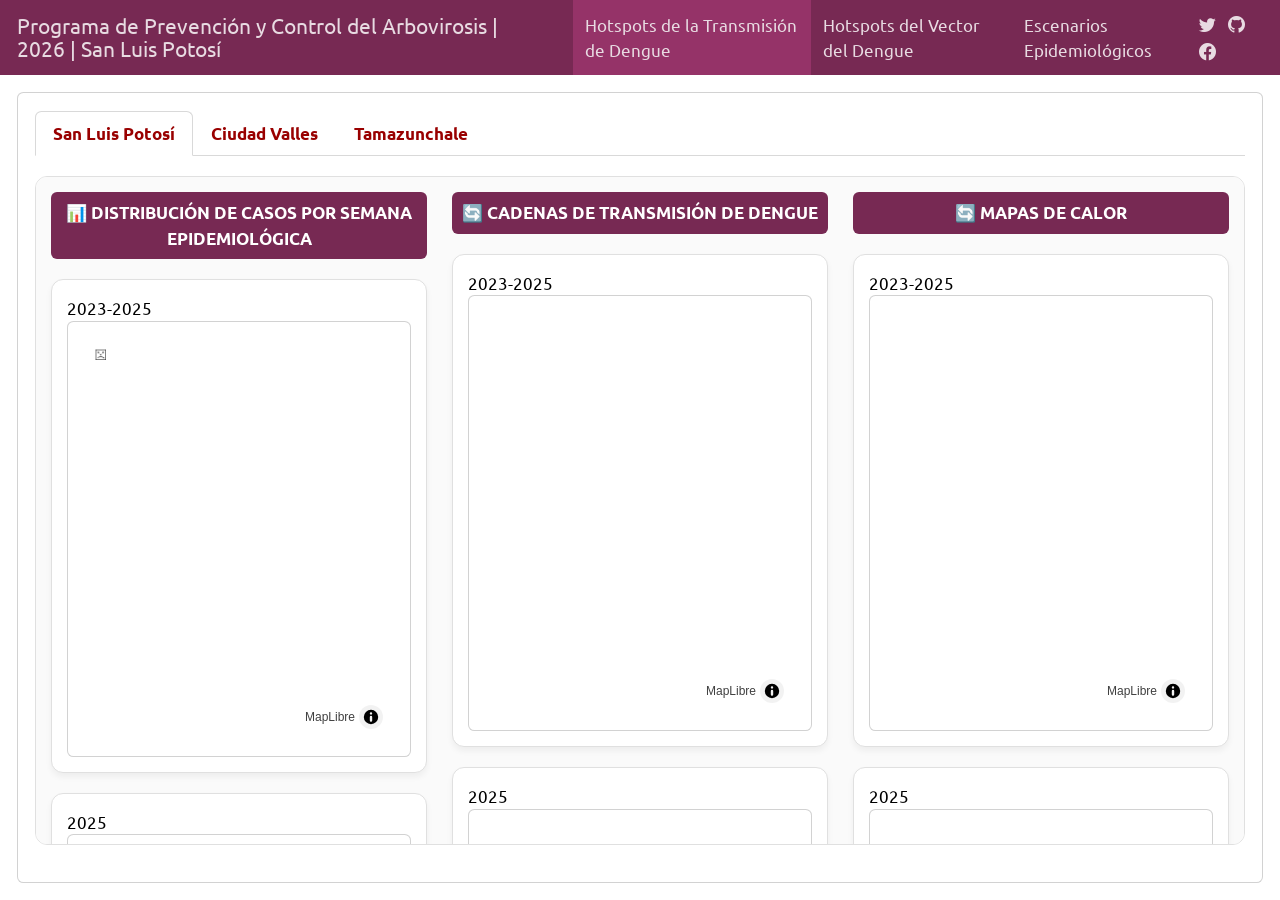
==== commit 750602db: "This commit update the dash" ====
--- a/index.html
+++ b/index.html
@@ -180,6 +180,7 @@
   background: white;
   transition: transform 0.2s, box-shadow 0.2s;
   box-shadow: 0 4px 6px rgba(0,0,0,0.05);
+  overflow: hidden;  /* Evita desbordamiento */
 }
 
 .grid-card:hover {
@@ -187,12 +188,14 @@
   box-shadow: 0 8px 15px rgba(0,0,0,0.1);
 }
 
-/* Asegura que los mapas tengan tamaño consistente */
+/* Asegura que los mapas tengan tamaño consistente y estén centrados */
 .grid-card .html-widget,
 .grid-card iframe {
-  width: 240% !important;
+  width: 100% !important;  /* Cambiado de 240% a 100% */
   height: 400px !important;
   border-radius: 8px;
+  display: block;
+  margin: 0 auto;  /* Centra horizontalmente */
 }
 
 /* Responsive: en móviles, una sola columna */
@@ -218,16 +221,14 @@
 <div class="column-header html-fill-item html-fill-container">
 📊 DISTRIBUCIÓN DE CASOS POR SEMANA EPIDEMIOLÓGICA
 </div>
-<!--
-
 <!-- MAPA 3 (Fila 1, columna 1 - Casos) -->
 <div class="grid-card html-fill-item html-fill-container">
 2023-2025
 <div class="card cell html-fill-item html-fill-container bslib-card" data-bslib-card-init="" data-require-bs-caller="card()" data-full-screen="false">
 <div class="card-body html-fill-item html-fill-container">
 <div class="cell-output-display html-fill-item html-fill-container">
-<div id="htmlwidget-f8229d587e5959094c8a" style="width:100%;height:480px;" class="maplibregl html-widget html-fill-item html-fill-container"></div>
-<script type="application/json" data-for="htmlwidget-f8229d587e5959094c8a">{"x":{"style":"https://basemaps.cartocdn.com/gl/positron-gl-style/style.json","center":[-100.9570550663297,22.13048936725765],"zoom":10,"bearing":0,"pitch":0,"projection":"globe","additional_params":[],"sources":[{"id":"area","type":"geojson","data":{"type":"FeatureCollection","features":[{"type":"Feature","properties":{"CVEGEO":"240280001","CVE_ENT":"24","CVE_MUN":"028","CVE_LOC":"0001","AMBITO":"Urbana"},"geometry":{"type":"MultiPolygon","coordinates":[[[[-100.8626759,22.068663599999997],[-100.8642438,22.069124699999996],[-100.8647867,22.06881],[-100.8647879,22.068809299999998],[-100.864616,22.068456700000002],[-100.8636571,22.066646199999997],[-100.8632085,22.0666404],[-100.8630852,22.0664066],[-100.86300639999999,22.066227299999998],[-100.8630053,22.066224899999998],[-100.8633047,22.066040599999997],[-100.8633059,22.066039799999995],[-100.862802,22.0650701],[-100.8628007,22.0650676],[-100.8635518,22.064820299999997],[-100.8635525,22.0648201],[-100.8635029,22.064591500000002],[-100.86317199999999,22.0631982],[-100.86310460000001,22.0630605],[-100.86310340000001,22.063058100000003],[-100.86334250000002,22.0629417],[-100.86334389999999,22.062941100000003],[-100.8631743,22.0626504],[-100.86316959999999,22.062642399999998],[-100.86232659999999,22.0611975],[-100.85957479999999,22.062295599999995],[-100.8595766,22.062297899999997],[-100.85972849999999,22.0624925],[-100.8597367,22.062503000000003],[-100.8598129,22.0624978],[-100.85987639999999,22.0625563],[-100.85858309999999,22.0632807],[-100.8579372,22.0637166],[-100.8577198,22.0638003],[-100.85736290000001,22.0632029],[-100.8570676,22.062776300000003],[-100.8568202,22.0626413],[-100.85652669999999,22.062555399999997],[-100.8559906,22.0625228],[-100.8557069,22.062542099999995],[-100.8554722,22.062590600000004],[-100.85498059999999,22.0627198],[-100.8560126,22.064231100000004],[-100.85561949999999,22.0643802],[-100.8554772,22.0641812],[-100.8545814,22.0646906],[-100.8545381,22.0647153],[-100.85455879999999,22.0648067],[-100.85465400000001,22.064964500000002],[-100.8556704,22.0664361],[-100.8557292,22.066401199999998],[-100.8586248,22.0646799],[-100.8589246,22.0651278],[-100.8592652,22.0655915],[-100.8592637,22.065592499999998],[-100.8591563,22.065663900000004],[-100.8591577,22.065666],[-100.85940110000001,22.0660327],[-100.8594518,22.0661091],[-100.8594519,22.0661093],[-100.85966599999999,22.066432199999998],[-100.8599801,22.066905899999995],[-100.8600944,22.067078199999997],[-100.8604137,22.067559799999998],[-100.860412,22.067560099999998],[-100.8597685,22.067690700000004],[-100.8596486,22.0680695],[-100.8596494,22.068069700000002],[-100.86011069999999,22.0681917],[-100.8601092,22.0681943],[-100.8599121,22.0685447],[-100.85991299999999,22.068545999999998],[-100.8606448,22.0696453],[-100.8626759,22.068663599999997]]],[[[-100.8510282,22.069083799999998],[-100.85218689999999,22.0706149],[-100.8523264,22.070679599999995],[-100.8527019,22.070714400000004],[-100.8530399,22.0707342],[-100.8557811,22.070967899999996],[-100.8558884,22.070778999999998],[-100.85592589999999,22.070624900000002],[-100.8555719,22.070594999999997],[-100.8539143,22.0682486],[-100.852541,22.0686314],[-100.8524015,22.0684275],[-100.8520635,22.0684971],[-100.8508887,22.068875000000002],[-100.8510282,22.069083799999998]]],[[[-100.85517829999999,22.076773400000004],[-100.8555538,22.077171099999997],[-100.8555913,22.0774793],[-100.85536599999999,22.077524],[-100.8554089,22.077832200000003],[-100.8555913,22.078135500000002],[-100.85591319999999,22.078140399999995],[-100.8562833,22.077996299999995],[-100.8563223,22.0779421],[-100.85636919999999,22.077876999999997],[-100.8562887,22.077161099999998],[-100.8562646,22.076876499999997],[-100.8562941,22.076293699999997],[-100.8562563,22.0762917],[-100.8550844,22.076228999999994],[-100.8550817,22.076584499999996],[-100.85517829999999,22.076773400000004]]],[[[-100.8658009,22.077275999999998],[-100.8657312,22.079165],[-100.8665331,22.079401100000002],[-100.8665332,22.079403499999998],[-100.86653849999999,22.080174100000004],[-100.86835029999999,22.080616499999998],[-100.868296,22.079935499999994],[-100.8676838,22.0797416],[-100.8682578,22.077733299999995],[-100.86695960000002,22.0773853],[-100.8658921,22.077106999999998],[-100.86583309999999,22.0771169],[-100.8658009,22.077275999999998]]],[[[-100.9526901,22.099564100000002],[-100.9536744,22.0991714],[-100.95234669999999,22.096228999999997],[-100.95233069999999,22.0962116],[-100.952277,22.0962936],[-100.9517272,22.0959631],[-100.95157429999999,22.095883500000003],[-100.9509037,22.095704599999998],[-100.9515045,22.0970243],[-100.9526901,22.099564100000002]]],[[[-101.04672959999999,22.159199700000002],[-101.04691729999999,22.1606504],[-101.0470836,22.161927199999997],[-101.04719089999999,22.162165699999996],[-101.0474108,22.162741999999998],[-101.0474859,22.1630103],[-101.0482155,22.1629904],[-101.04903709999999,22.1626911],[-101.0496536,22.1624396],[-101.051411,22.161876999999997],[-101.0516991,22.1617016],[-101.052146,22.1614132],[-101.05259459999999,22.161229],[-101.0530806,22.161075399999998],[-101.0540431,22.160997000000002],[-101.05516019999999,22.1606037],[-101.05574070000002,22.160445899999996],[-101.0557884,22.1603861],[-101.05522030000002,22.1595616],[-101.0544748,22.158498299999998],[-101.054216,22.158121400000002],[-101.0539112,22.1576982],[-101.0536382,22.157287300000004],[-101.0528055,22.1561067],[-101.0527094,22.155999800000004],[-101.05241509999999,22.155604300000007],[-101.0522958,22.1554786],[-101.05192679999999,22.155170000000002],[-101.0517989,22.1550364],[-101.0515028,22.155070199999997],[-101.0516487,22.1548475],[-101.0512196,22.154619],[-101.0508065,22.154450000000004],[-101.0503827,22.1543209],[-101.04973900000002,22.1542389],[-101.04928690000001,22.154263399999998],[-101.0492589,22.154265],[-101.04882169999999,22.1543209],[-101.0477756,22.154604],[-101.0471534,22.154807800000004],[-101.0467832,22.1550562],[-101.04644359999999,22.155293800000003],[-101.0458391,22.155717],[-101.04526510000001,22.1561244],[-101.0449647,22.1556275],[-101.0446321,22.155955399999996],[-101.0449754,22.156442300000002],[-101.04517919999999,22.156333],[-101.04609119999999,22.157704300000002],[-101.04672959999999,22.159199700000002]]],[[[-100.9407918,22.2138989],[-100.94158139999999,22.213987499999998],[-100.9415839,22.213987799999998],[-100.94125989999999,22.213564799999997],[-100.94084199999999,22.212734899999997],[-100.94064809999999,22.2123304],[-100.9405065,22.211920599999996],[-100.94040749999999,22.2115913],[-100.9401955,22.211138699999996],[-100.9400051,22.2111463],[-100.9393903,22.211037800000003],[-100.93889259999999,22.2110307],[-100.9388938,22.211033699999994],[-100.939174,22.2116954],[-100.9393217,22.212042899999997],[-100.939486,22.2123673],[-100.9396787,22.212702699999998],[-100.939719,22.212683900000002],[-100.94045609999999,22.213845199999998],[-100.9407918,22.2138989]]],[[[-100.9946502,22.2126771],[-100.9947844,22.2130396],[-100.9949614,22.213436899999998],[-100.995133,22.213869],[-100.99537439999999,22.2144302],[-100.99590549999999,22.215813300000004],[-100.99623489999999,22.215761],[-100.9962864,22.214281199999995],[-100.9963186,22.212786400000002],[-100.9963186,22.212589099999995],[-100.9963186,22.212533099999998],[-100.99454829999999,22.212428799999998],[-100.9945829,22.212512999999998],[-100.9946502,22.2126771]]],[[[-100.95458210000001,22.2122724],[-100.9545897,22.212459300000003],[-100.9545991,22.2128484],[-100.9546278,22.2133128],[-100.954686,22.214020599999994],[-100.9547053,22.2141841],[-100.9565262,22.214431599999994],[-100.9565617,22.214436400000004],[-100.95656129999999,22.2144394],[-100.95633289999999,22.215963499999994],[-100.95629400000001,22.216223199999995],[-100.95629439999999,22.216223199999995],[-100.960372,22.2167723],[-100.9603722,22.216772299999995],[-100.9603721,22.2167713],[-100.96031219999999,22.2149868],[-100.9603121,22.2149841],[-100.96046349999999,22.21447],[-100.96046439999999,22.214467199999998],[-100.95945929999999,22.214310899999997],[-100.9567412,22.2139397],[-100.9566844,22.213932000000003],[-100.9566837,22.213931899999995],[-100.9567953,22.2134352],[-100.95693469999999,22.2129904],[-100.9570907,22.2125725],[-100.9571768,22.212331199999998],[-100.95727869999999,22.211944099999997],[-100.95727959999999,22.2119409],[-100.95726599999999,22.211942999999998],[-100.9570161,22.21198],[-100.95655389999999,22.2120537],[-100.95563829999999,22.212135],[-100.95563059999999,22.212135],[-100.9545819,22.212269399999997],[-100.95458210000001,22.2122724]]],[[[-100.9902783,22.218891300000003],[-100.99028210000002,22.2190969],[-100.99170099999999,22.218856499999998],[-100.9924601,22.218732799999994],[-100.99346360000001,22.218375599999998],[-100.9934883,22.218366700000004],[-100.99498589999999,22.2178301],[-100.9949239,22.2176883],[-100.9949165,22.2176509],[-100.99490639999999,22.217618500000004],[-100.99487169999999,22.217535899999998],[-100.99487669999999,22.2175342],[-100.9950033,22.217490599999998],[-100.99498009999999,22.217405300000003],[-100.9949917,22.217399399999998],[-100.9949955,22.217232000000003],[-100.994992,22.217189899999997],[-100.9949899,22.217152799999997],[-100.9949915,22.217106899999997],[-100.99499519999999,22.217004],[-100.995007,22.2166748],[-100.99500710000001,22.216671599999998],[-100.994839,22.216665199999998],[-100.99484559999999,22.216386900000003],[-100.9950173,22.2163298],[-100.99501749999999,22.2163242],[-100.99502729999999,22.216074699999997],[-100.9950274,22.216074000000003],[-100.99483079999999,22.216110200000003],[-100.9947825,22.216116],[-100.99474219999999,22.2161268],[-100.99357810000001,22.216351999999997],[-100.99351469999999,22.216365699999997],[-100.9934973,22.216552699999994],[-100.99346039999999,22.216563],[-100.9929288,22.2166896],[-100.9925819,22.2167723],[-100.99251749999999,22.2167908],[-100.9924607,22.216552999999994],[-100.99226739999999,22.2159118],[-100.9920235,22.2151027],[-100.9924339,22.214978400000003],[-100.99212820000001,22.212350899999997],[-100.9912808,22.212628399999996],[-100.9885453,22.213540899999998],[-100.98928629999999,22.216711800000002],[-100.98788929999999,22.217036500000003],[-100.98786299999999,22.2169613],[-100.9872592,22.2171213],[-100.9874435,22.2177045],[-100.99027989999999,22.2170731],[-100.9902771,22.2172505],[-100.9902783,22.218891300000003]]],[[[-100.9405269,22.2177586],[-100.9404733,22.218622699999997],[-100.9405913,22.218717099999996],[-100.9407308,22.218905799999998],[-100.94085419999999,22.2190697],[-100.94175,22.2189207],[-100.94174459999999,22.2173712],[-100.9417393,22.216829900000004],[-100.9409695,22.216832399999998],[-100.9409708,22.2166872],[-100.9405591,22.216666099999998],[-100.9405537,22.217296800000003],[-100.9405269,22.2177586]]],[[[-100.97769609999999,22.221703],[-100.97789610000001,22.2216519],[-100.9779296,22.2217811],[-100.9795221,22.221243],[-100.979652,22.221199100000003],[-100.97965239999999,22.221199],[-100.979614,22.220852800000003],[-100.9796131,22.220824800000003],[-100.9796066,22.2206337],[-100.97960649999999,22.220630699999997],[-100.9811759,22.220385999999994],[-100.9812795,22.2203698],[-100.9813051,22.2201812],[-100.9813412,22.219888],[-100.9813447,22.219483600000004],[-100.9813448,22.219480599999997],[-100.98106369999999,22.218382199999997],[-100.9809731,22.2180182],[-100.98071829999999,22.2176736],[-100.9805482,22.217484399999996],[-100.9804166,22.217337999999998],[-100.9802651,22.216996],[-100.98026399999999,22.216993400000003],[-100.980645,22.216866],[-100.98064629999999,22.216865499999997],[-100.9805197,22.216608699999995],[-100.9802476,22.216096099999994],[-100.9802474,22.2160957],[-100.9802461,22.2160931],[-100.981579,22.2156396],[-100.9824739,22.215353399999998],[-100.98351989999999,22.214992799999997],[-100.98459249999999,22.214637],[-100.9862259,22.214097600000006],[-100.9874505,22.2136691],[-100.98889609999999,22.2132318],[-100.98978679999999,22.212892699999998],[-100.9906362,22.2126432],[-100.9917943,22.2122625],[-100.9941111,22.2114947],[-100.9942403,22.211452200000004],[-100.99937729999999,22.209865699999998],[-101.00326679999999,22.2085921],[-101.00392939999999,22.208326800000002],[-101.0046856,22.208024099999996],[-101.00788639999999,22.206939800000004],[-101.0091515,22.2065469],[-101.0096418,22.206361700000002],[-101.0098093,22.206291900000004],[-101.0113363,22.2057],[-101.0145701,22.2044465],[-101.0150474,22.2041752],[-101.01556240000001,22.203705599999996],[-101.0158817,22.2031763],[-101.015985,22.2025976],[-101.0159851,22.202596999999997],[-101.0159322,22.2012485],[-101.01593210000001,22.201246],[-101.01610009999999,22.2005309],[-101.0166574,22.1996286],[-101.01695339999999,22.199406999999997],[-101.0173275,22.199155999999995],[-101.0174627,22.199065299999997],[-101.0174912,22.199043000000003],[-101.0175244,22.199013500000003],[-101.0186856,22.1979988],[-101.01990149999999,22.196939699999998],[-101.02101049999999,22.1959825],[-101.0233431,22.1939271],[-101.02396619999999,22.194181999999998],[-101.0240347,22.194209999999998],[-101.0246238,22.1943278],[-101.0249977,22.1943362],[-101.0257979,22.1942421],[-101.0283833,22.1921078],[-101.02952309999999,22.1911919],[-101.03005610000001,22.190248899999997],[-101.0306968,22.1899317],[-101.030698,22.1899311],[-101.03044369999999,22.1894347],[-101.0298546,22.1895847],[-101.0296166,22.189114500000002],[-101.0296156,22.1891124],[-101.029993,22.1887609],[-101.02999469999999,22.188759400000002],[-101.0298183,22.188606800000002],[-101.0298151,22.188603999999994],[-101.0309293,22.188543799999994],[-101.03190509999999,22.188249499999998],[-101.0319054,22.1882494],[-101.03188399999999,22.188031],[-101.0318837,22.188028100000004],[-101.0321913,22.187929],[-101.03298129999999,22.1876727],[-101.0350418,22.1861247],[-101.0351998,22.186199699999996],[-101.036801,22.184055600000004],[-101.0368013,22.1840552],[-101.03679269999999,22.183971300000003],[-101.0353516,22.1838735],[-101.0353501,22.1838734],[-101.03572779999999,22.183135800000002],[-101.03625459999999,22.183552999999996],[-101.037328,22.183033200000004],[-101.03741490000002,22.182221499999997],[-101.0374152,22.1822184],[-101.03720779999999,22.182228700000003],[-101.03719459999999,22.1822294],[-101.03702969999999,22.181490600000004],[-101.03700839999999,22.1813953],[-101.036379,22.1812708],[-101.03554679999999,22.181364600000002],[-101.0351949,22.1811955],[-101.0348729,22.1809048],[-101.0348094,22.1807963],[-101.0347207,22.180593],[-101.03470019999999,22.180545900000002],[-101.0345023,22.1801962],[-101.03421759999999,22.1799973],[-101.0337335,22.179750799999997],[-101.0330716,22.179450199999998],[-101.0324625,22.179197899999995],[-101.03201469999999,22.1790888],[-101.03127210000001,22.179023100000002],[-101.030487,22.1791734],[-101.03028139999999,22.1792193],[-101.03021799999999,22.1792323],[-101.0298888,22.1792974],[-101.02988250000001,22.1792976],[-101.02970499999999,22.1793023],[-101.0295646,22.1792657],[-101.02941799999999,22.1791807],[-101.0292016,22.178895299999997],[-101.0291067,22.17872],[-101.0290321,22.1784335],[-101.0289985,22.178126100000004],[-101.02891419999999,22.1778265],[-101.0288078,22.177676400000003],[-101.0286335,22.1775044],[-101.02843449999999,22.177280399999997],[-101.02823450000001,22.177061],[-101.02785259999999,22.1766829],[-101.0274712,22.176123099999998],[-101.0271143,22.175771100000002],[-101.026933,22.1754605],[-101.02646030000001,22.174796100000002],[-101.0263227,22.1746186],[-101.02624709999999,22.1745373],[-101.0260591,22.174294],[-101.0258738,22.1741414],[-101.02561469999999,22.174011399999998],[-101.0253314,22.173901199999996],[-101.0249312,22.173784899999998],[-101.02451149999999,22.173706699999997],[-101.0241509,22.173622599999998],[-101.02380149999999,22.1734582],[-101.02355519999999,22.1732938],[-101.0232611,22.1729688],[-101.0229598,22.172704600000003],[-101.02263029999999,22.1724739],[-101.02215299999999,22.172251300000003],[-101.02183409999999,22.172129599999998],[-101.02156219999999,22.1720287],[-101.02126779999999,22.1717908],[-101.0211078,22.1716297],[-101.02091259999999,22.1712835],[-101.0209124,22.171283100000004],[-101.0209299,22.1711146],[-101.0209422,22.1709955],[-101.0209429,22.170989],[-101.0210108,22.170787200000003],[-101.0210109,22.170787200000003],[-101.0210152,22.168891599999995],[-101.0209869,22.167650499999997],[-101.0209311,22.167354600000003],[-101.0209124,22.167255300000004],[-101.0206362,22.166940300000004],[-101.02049249999999,22.1663052],[-101.0202677,22.1652729],[-101.0202673,22.165271],[-101.02051449999999,22.164645899999996],[-101.0206893,22.1646722],[-101.02114809999999,22.164741],[-101.0215312,22.1647985],[-101.0216177,22.162696699999998],[-101.0216178,22.162693799999996],[-101.0211954,22.162592399999998],[-101.0206048,22.162572],[-101.02053649999999,22.161924299999995],[-101.0202789,22.161925399999998],[-101.0202654,22.161925399999998],[-101.0202276,22.1618936],[-101.0202036,22.161772199999998],[-101.02017629999999,22.1616154],[-101.02017570000001,22.161612399999996],[-101.0212717,22.161692499999997],[-101.0216257,22.161707699999997],[-101.0223218,22.161712],[-101.02266449999999,22.1622895],[-101.02270709999999,22.162362100000003],[-101.02292,22.1627247],[-101.02406739999999,22.164027300000004],[-101.0259844,22.1660389],[-101.0262245,22.166216199999994],[-101.0265069,22.1663127],[-101.02671959999999,22.1663426],[-101.02696279999999,22.1663164],[-101.02738319999999,22.166185699999996],[-101.0275121,22.1661549],[-101.0276189,22.166121699999998],[-101.02774029999999,22.1660506],[-101.0279152,22.1660748],[-101.02819219999999,22.1662196],[-101.0286895,22.1667727],[-101.02878609999999,22.1668801],[-101.030352,22.1690052],[-101.0307725,22.169528799999995],[-101.0329367,22.1736583],[-101.033186,22.174141900000002],[-101.03365289999999,22.175026],[-101.03469539999999,22.176793800000002],[-101.03498259999999,22.177069799999998],[-101.0358912,22.1774307],[-101.0359118,22.177438900000002],[-101.03630229999999,22.177516900000004],[-101.037227,22.175379300000003],[-101.03769559999999,22.174511199999998],[-101.0382152,22.1738999],[-101.03870979999999,22.1733477],[-101.0404492,22.171310899999998],[-101.0405217,22.171098800000003],[-101.040691,22.170477399999996],[-101.0406915,22.1704756],[-101.0404011,22.1697185],[-101.04039999999999,22.169715799999995],[-101.0420245,22.1691758],[-101.0437346,22.168554],[-101.0442753,22.1683794],[-101.044422,22.1683188],[-101.04525,22.170290700000002],[-101.0458065,22.172052999999995],[-101.04840139999999,22.1726887],[-101.0500706,22.172943999999998],[-101.04969159999999,22.1709069],[-101.0497541,22.170710300000003],[-101.04988809999999,22.1705562],[-101.0500409,22.170534999999994],[-101.0501559,22.1705647],[-101.0502989,22.170727099999997],[-101.0506734,22.1710097],[-101.05097169999999,22.170735299999997],[-101.0510748,22.1708175],[-101.0511844,22.1708824],[-101.05131779999999,22.170903099999997],[-101.05149870000001,22.170874800000004],[-101.0526546,22.1705003],[-101.05179059999999,22.168250999999994],[-101.0510604,22.1663258],[-101.0483869,22.1672027],[-101.0475712,22.1650381],[-101.0458061,22.165645700000002],[-101.046578,22.1676705],[-101.045091,22.1681334],[-101.04373729999999,22.1645971],[-101.0443772,22.164380199999997],[-101.04434669999999,22.164267400000004],[-101.0451645,22.164001499999994],[-101.04480199999999,22.163096799999998],[-101.0444567,22.1618864],[-101.0458749,22.161351600000003],[-101.0458759,22.1613512],[-101.0457828,22.161112999999997],[-101.0454961,22.1603797],[-101.04460929999999,22.160634],[-101.04460890000001,22.160634100000003],[-101.0446195,22.160547399999995],[-101.0448382,22.1604106],[-101.0454779,22.159655600000004],[-101.0452389,22.1589894],[-101.04513410000001,22.1586975],[-101.0449304,22.1583408],[-101.0445891,22.157743],[-101.0441479,22.157875999999998],[-101.0439091,22.157948],[-101.0438398,22.157968900000004],[-101.0436855,22.157898300000003],[-101.0433558,22.1579843],[-101.0428869,22.157649499999998],[-101.0424759,22.157421199999998],[-101.040706,22.1567149],[-101.0350574,22.155090899999998],[-101.0347398,22.154438799999994],[-101.03473869999999,22.154436499999996],[-101.0353214,22.154063499999996],[-101.0362007,22.1534881],[-101.0368416,22.1530265],[-101.0369887,22.1528238],[-101.037129,22.1525523],[-101.03737029999999,22.1519752],[-101.0375746,22.1513976],[-101.03785099999999,22.150697899999997],[-101.0379109,22.150625299999998],[-101.03811250000001,22.1505354],[-101.038367,22.150509299999996],[-101.038668,22.1505913],[-101.0390161,22.150708100000003],[-101.03935249999999,22.150745699999998],[-101.0398294,22.150823],[-101.0400462,22.1508315],[-101.04011609999999,22.150833300000002],[-101.04018269999999,22.150835900000004],[-101.04062069999999,22.150996799999998],[-101.04102019999999,22.1510481],[-101.0412085,22.151049400000005],[-101.0415162,22.150961599999995],[-101.04193409999999,22.150746599999994],[-101.04228119999999,22.1504039],[-101.04246049999999,22.1500366],[-101.042851,22.148490100000004],[-101.04285139999999,22.148488300000004],[-101.04216720000001,22.1465194],[-101.0417834,22.1467665],[-101.0416398,22.145888599999996],[-101.041562,22.145520799999996],[-101.0413846,22.144954199999994],[-101.04132539999999,22.1447623],[-101.04125340000002,22.144334399999998],[-101.0412176,22.1438097],[-101.0412085,22.143181999999996],[-101.0412085,22.1431796],[-101.0412721,22.142427599999998],[-101.0413129,22.1419446],[-101.0413129,22.1419442],[-101.0413124,22.141714399999998],[-101.0413081,22.141589399999997],[-101.0411797,22.1405052],[-101.0411793,22.140501799999996],[-101.0415175,22.1408608],[-101.0418468,22.141210400000002],[-101.0418713,22.141463899999998],[-101.0419239,22.1427214],[-101.04227979999999,22.143233400000003],[-101.04258209999999,22.1436683],[-101.0428624,22.144583099999995],[-101.0429703,22.1449352],[-101.0430975,22.1449392],[-101.04330019999999,22.144945699999997],[-101.0434724,22.143283],[-101.0435905,22.142502000000004],[-101.0439268,22.140379499999998],[-101.0441216,22.139182099999996],[-101.04432960000001,22.137882200000004],[-101.04439830000001,22.1374525],[-101.044462,22.1370544],[-101.04446420000001,22.137040799999998],[-101.04447870000001,22.1369506],[-101.0444797,22.136943899999995],[-101.0444801,22.136941399999994],[-101.0444795,22.1369406],[-101.0439545,22.1363422],[-101.0437053,22.136053099999998],[-101.0433978,22.1356964],[-101.0430789,22.1353265],[-101.0427112,22.1349116],[-101.04238559999999,22.1345299],[-101.0420717,22.1341619],[-101.0417664,22.133803999999998],[-101.0417148,22.1337442],[-101.0409679,22.132879300000003],[-101.04029129999999,22.1321012],[-101.041896,22.1308879],[-101.0419878,22.1309557],[-101.04219499999999,22.1310832],[-101.0423036,22.131114399999998],[-101.04254979999999,22.131138],[-101.0427691,22.131206199999994],[-101.04294689999999,22.131283200000002],[-101.04307109999999,22.131394900000004],[-101.04314649999999,22.131471700000002],[-101.0432866,22.1316153],[-101.043347,22.1317336],[-101.0433845,22.131908399999997],[-101.04340789999999,22.132071099999997],[-101.04348499999999,22.1321865],[-101.0435546,22.132183299999994],[-101.04386989999999,22.1321689],[-101.0438866,22.1321554],[-101.0439528,22.132101499999997],[-101.0438427,22.1317384],[-101.0437994,22.131514199999994],[-101.0437611,22.1310109],[-101.04377559999999,22.130784599999995],[-101.04373489999999,22.130684799999997],[-101.04363749999999,22.1305747],[-101.0435447,22.1305582],[-101.0433482,22.130560000000003],[-101.0432451,22.130538299999998],[-101.0431521,22.130506399999998],[-101.04312739999999,22.1304736],[-101.0436398,22.130429899999996],[-101.044305,22.130032300000003],[-101.04480919999999,22.129604999999998],[-101.0451204,22.1291279],[-101.04537789999999,22.128273199999995],[-101.0456354,22.126991099999998],[-101.04574799999999,22.126081700000004],[-101.046212,22.1250879],[-101.0463032,22.124971100000003],[-101.04644809999999,22.124573499999997],[-101.0465098,22.1237064],[-101.0460135,22.122317400000004],[-101.045292,22.122367099999998],[-101.04525179999999,22.1222255],[-101.04357010000001,22.1221261],[-101.0428582,22.122340899999998],[-101.0435486,22.1203258],[-101.04413149999999,22.118677599999998],[-101.0441731,22.1185597],[-101.04403939999999,22.118506399999998],[-101.04381989999999,22.1182811],[-101.04366279999999,22.117939099999997],[-101.043668,22.1176334],[-101.04372280000001,22.1175383],[-101.0437494,22.1174923],[-101.0438444,22.1174041],[-101.0434988,22.1172442],[-101.04322610000001,22.1170974],[-101.042971,22.1169601],[-101.0429389,22.1169439],[-101.03772269999999,22.1143099],[-101.0360183,22.113470200000002],[-101.03581299999999,22.113382500000004],[-101.0294337,22.1126908],[-101.0237009,22.112069199999997],[-101.0231591,22.1120105],[-101.0231791,22.1121247],[-101.0231798,22.1121287],[-101.02343619999999,22.1122037],[-101.0240499,22.113340400000002],[-101.02259579999999,22.114919000000004],[-101.02236239999999,22.1143815],[-101.0219822,22.1136941],[-101.02139919999999,22.113321799999998],[-101.02082159999999,22.1129946],[-101.02005079999999,22.1125443],[-101.01965519999999,22.112425299999998],[-101.01921,22.112267499999994],[-101.0189578,22.112065],[-101.0184509,22.1118463],[-101.01652779999999,22.110437299999994],[-101.0163094,22.1102387],[-101.0133429,22.109473299999998],[-101.01297629999999,22.1094413],[-101.0100849,22.1090139],[-101.00483709999999,22.108173900000004],[-101.0052247,22.1086647],[-101.0053736,22.1089791],[-101.00540439999999,22.1090859],[-101.00552239999999,22.1090555],[-101.0056358,22.109028499999997],[-101.0057458,22.1089974],[-101.00589939999999,22.108988099999998],[-101.0061479,22.108978500000003],[-101.0063002,22.1089866],[-101.006489,22.1090105],[-101.0067497,22.109102],[-101.0069498,22.1091925],[-101.0071196,22.1092775],[-101.00723669999999,22.1093399],[-101.0073572,22.109433400000004],[-101.0074873,22.109519900000002],[-101.0076167,22.1096527],[-101.0077139,22.109775399999997],[-101.0078048,22.1098631],[-101.0079116,22.1100285],[-101.0080339,22.110183799999998],[-101.0081282,22.110395099999998],[-101.00820949999999,22.1105593],[-101.0083089,22.110710899999997],[-101.0084219,22.110805499999998],[-101.0085024,22.1108677],[-101.00874379999999,22.110937200000002],[-101.00894459999999,22.110958],[-101.0091293,22.111053399999996],[-101.0093808,22.1111944],[-101.009535,22.1113771],[-101.0097255,22.1116231],[-101.0098596,22.111782100000003],[-101.00976299999999,22.111879],[-101.0097811,22.112023800000003],[-101.00992389999999,22.1122244],[-101.0099467,22.112295300000003],[-101.00998829999999,22.112351199999996],[-101.0100969,22.1124555],[-101.01010099999999,22.112900300000003],[-101.01041749999999,22.112900300000003],[-101.01064810000001,22.1128556],[-101.0109539,22.112830799999998],[-101.01115779999999,22.112989799999998],[-101.0113509,22.1134321],[-101.0114313,22.1139688],[-101.011721,22.114729200000003],[-101.0120053,22.114793799999998],[-101.0122586,22.114843399999998],[-101.0122411,22.114999299999997],[-101.0121901,22.115283599999998],[-101.01220459999999,22.115452599999998],[-101.0122593,22.1156074],[-101.0123071,22.115840000000002],[-101.0123086,22.116004200000003],[-101.01231059999999,22.1162089],[-101.0123964,22.116523600000004],[-101.01245779999999,22.1166079],[-101.0125755,22.1167697],[-101.01259979999999,22.116785999999998],[-101.01278169999999,22.116908000000002],[-101.0131289,22.117021199999996],[-101.0134533,22.1170737],[-101.0136945,22.117178599999995],[-101.01389209999999,22.117347400000003],[-101.014068,22.1176137],[-101.01421660000001,22.117903599999998],[-101.0142103,22.1181189],[-101.0141443,22.118331599999998],[-101.01409360000001,22.118423399999998],[-101.0139654,22.1186561],[-101.0139197,22.118834399999997],[-101.0139085,22.119029899999997],[-101.01390549999999,22.1192756],[-101.013767,22.119634100000003],[-101.0135752,22.1198572],[-101.0127092,22.1195369],[-101.0123953,22.1188041],[-101.0111452,22.118375],[-101.01086219999999,22.118367],[-101.01066929999999,22.118361500000002],[-101.0100855,22.118482],[-101.0097947,22.118415300000002],[-101.00947409999999,22.1182013],[-101.008879,22.117997199999998],[-101.0087767,22.117959199999998],[-101.0073736,22.119894799999997],[-101.00360520000001,22.117607800000002],[-101.0031087,22.117306499999998],[-101.00310730000001,22.1173057],[-101.0044422,22.115116500000003],[-101.0044436,22.115114299999995],[-101.0024059,22.113914599999994],[-101.0010456,22.1158896],[-101.0009048,22.1159948],[-101.0004238,22.115776099999998],[-101.00010569999999,22.1157416],[-100.99982539999999,22.115712],[-100.9993397,22.11573],[-100.99794399999999,22.1165245],[-100.99752939999999,22.116756199999994],[-100.996936,22.116791999999997],[-100.9964183,22.116751600000004],[-100.99623,22.116736899999996],[-100.99600290000001,22.116647399999998],[-100.99560969999999,22.116492400000002],[-100.99515180000002,22.1163693],[-100.9946885,22.1162514],[-100.9943846,22.116173999999997],[-100.9933051,22.1160364],[-100.9933042,22.116036299999998],[-100.9934682,22.115477199999997],[-100.9934691,22.115474300000002],[-100.9917487,22.115238700000003],[-100.99064299999999,22.115193799999997],[-100.99013479999999,22.115013],[-100.990134,22.115012699999998],[-100.9902496,22.114622099999995],[-100.9902504,22.1146196],[-100.9895749,22.114237299999996],[-100.9890652,22.113922799999997],[-100.988545,22.1137424],[-100.98854399999999,22.113742000000002],[-100.9896517,22.1111476],[-100.9897761,22.1111754],[-100.9898319,22.1111878],[-100.9898336,22.111382999999996],[-100.99038979999999,22.1115367],[-100.990873,22.109744600000003],[-100.99087379999999,22.109741600000003],[-100.9907402,22.1097451],[-100.9906352,22.1097286],[-100.99055369999999,22.1096601],[-100.9905522,22.109658900000003],[-100.99086109999999,22.109301],[-100.9908627,22.1092992],[-100.99056429999999,22.1090825],[-100.9903971,22.1091074],[-100.9899149,22.1090595],[-100.989915,22.109062499999997],[-100.9899161,22.109318899999998],[-100.98991600000001,22.109319000000003],[-100.9898248,22.1096075],[-100.98973079999999,22.109776],[-100.9889948,22.108881899999997],[-100.98848269999999,22.109388300000003],[-100.9877365,22.1090913],[-100.98753140000001,22.1091448],[-100.9863565,22.1075625],[-100.98583169999999,22.108],[-100.98582590000001,22.1080048],[-100.98538029999999,22.107328900000002],[-100.9852361,22.1068198],[-100.984713,22.106523],[-100.9845622,22.1064722],[-100.9845582,22.1061423],[-100.9845284,22.1060128],[-100.9844566,22.105701200000002],[-100.98428489999999,22.105849600000003],[-100.9838801,22.106141500000003],[-100.98369369999999,22.1060058],[-100.9836199,22.105889100000002],[-100.9835598,22.1058511],[-100.98355959999999,22.105850999999998],[-100.9835255,22.105825],[-100.98340449999999,22.1058709],[-100.98335639999999,22.1058426],[-100.9830214,22.105578299999994],[-100.9830212,22.1055781],[-100.98305719999999,22.1050789],[-100.98305739999999,22.105076399999994],[-100.9826944,22.1040392],[-100.98269189999999,22.1040414],[-100.982618,22.104107499999994],[-100.9824436,22.1047129],[-100.98209779999999,22.104834699999998],[-100.9820652,22.1047944],[-100.9811794,22.103699],[-100.98099400000001,22.1037012],[-100.9809902,22.1037013],[-100.9809705,22.103688299999998],[-100.9809602,22.103681499999997],[-100.98096009999999,22.1036815],[-100.98089499999999,22.1037033],[-100.9806472,22.1042225],[-100.98052229999999,22.1045496],[-100.980485,22.1045366],[-100.9802868,22.104467199999995],[-100.9801323,22.104759299999998],[-100.98006149999999,22.1046935],[-100.9797024,22.1045174],[-100.97941139999999,22.1043748],[-100.9788923,22.104201399999997],[-100.9787612,22.104151599999998],[-100.97875979999999,22.104150999999998],[-100.97886489999999,22.103971399999995],[-100.97886620000001,22.103969299999996],[-100.97798399999999,22.1033524],[-100.97783559999999,22.1033561],[-100.9777953,22.1034624],[-100.97774460000001,22.1028369],[-100.9777443,22.102833800000003],[-100.97791099999999,22.102886599999998],[-100.9781891,22.1027061],[-100.97819059999999,22.1027052],[-100.9780543,22.102516800000004],[-100.97802569999999,22.102533700000002],[-100.97798130000001,22.102559999999997],[-100.9778163,22.102288799999997],[-100.9778067,22.102149],[-100.97780650000001,22.102145999999998],[-100.9778573,22.1021413],[-100.9778576,22.102141200000002],[-100.97784809999999,22.102015099999996],[-100.9777862,22.102000800000003],[-100.9776874,22.1016356],[-100.9776256,22.1016213],[-100.97762589999999,22.101624400000002],[-100.97766299999999,22.1020094],[-100.9776627,22.102009199999998],[-100.9772132,22.101739],[-100.97711129999999,22.101869500000003],[-100.976984,22.102096],[-100.9769286,22.102195299999998],[-100.9760292,22.101476899999998],[-100.97577439999999,22.1017671],[-100.9757759,22.101768399999997],[-100.97679439999999,22.102700799999997],[-100.976818,22.1027229],[-100.9768229,22.1028004],[-100.9768227,22.1028011],[-100.9766863,22.103334800000003],[-100.976626,22.103631999999998],[-100.9761462,22.103632899999997],[-100.97520399999999,22.1046178],[-100.9749422,22.104522700000004],[-100.97408089999999,22.1036369],[-100.9736226,22.103637799999998],[-100.97383029999999,22.104044599999995],[-100.9740728,22.104664200000002],[-100.97442690000001,22.1051638],[-100.974667,22.1054818],[-100.9748889,22.1058397],[-100.9744125,22.1062025],[-100.9734501,22.1061951],[-100.973123,22.1061819],[-100.9730453,22.1066351],[-100.9729421,22.106811999999998],[-100.97253909999999,22.106858199999998],[-100.9724959,22.1070477],[-100.9722917,22.107053500000003],[-100.972291,22.1070536],[-100.9719531,22.107115599999997],[-100.9716814,22.107223299999998],[-100.97159119999999,22.106631099999998],[-100.9714068,22.106113499999996],[-100.9712521,22.1058815],[-100.97113519999999,22.1057666],[-100.97096099999999,22.105595299999997],[-100.9708952,22.105530599999994],[-100.9706513,22.1051142],[-100.9704886,22.104654500000002],[-100.97025359999999,22.104681700000004],[-100.9690442,22.104672],[-100.96901129999999,22.1042947],[-100.9687155,22.104327700000002],[-100.9686833,22.1043313],[-100.9685973,22.104338099999996],[-100.96763589999999,22.1045169],[-100.9666927,22.1047495],[-100.9666938,22.1045175],[-100.9666914,22.1042038],[-100.9666919,22.103942699999998],[-100.9666919,22.1039401],[-100.9667092,22.1035546],[-100.96670929999999,22.1035531],[-100.9667003,22.103265799999996],[-100.96669399999999,22.103138200000004],[-100.96669399999999,22.103138],[-100.96669779999999,22.1028388],[-100.96669779999999,22.102836800000002],[-100.96669680000001,22.102403000000002],[-100.9656817,22.1023431],[-100.965615,22.102333299999998],[-100.96513589999999,22.102262599999996],[-100.9648129,22.102173999999998],[-100.96459089999999,22.102082199999995],[-100.96414089999999,22.1018604],[-100.9641403,22.1018601],[-100.9641401,22.1018601],[-100.9641383,22.101859200000003],[-100.96401979999999,22.1018169],[-100.9637262,22.101712199999998],[-100.9632812,22.1015525],[-100.962971,22.1014413],[-100.9629698,22.1014409],[-100.96341439999999,22.1004723],[-100.96341559999999,22.1004698],[-100.96296149999999,22.1002645],[-100.9624666,22.100040800000002],[-100.9624654,22.1000403],[-100.96254309999999,22.099881399999997],[-100.96254429999999,22.0998789],[-100.9620834,22.099665899999998],[-100.9615764,22.0994317],[-100.96145639999999,22.099675199999997],[-100.9612265,22.099580200000002],[-100.9610974,22.0997924],[-100.9609198,22.099719699999994],[-100.96039929999999,22.0990485],[-100.96010960000001,22.098656899999998],[-100.9605219,22.098473199999994],[-100.9605236,22.0984725],[-100.96004810000001,22.0978106],[-100.95975639999999,22.097740899999994],[-100.95940429999999,22.097726500000004],[-100.95909309999999,22.0978423],[-100.9589228,22.097953300000004],[-100.9588876,22.097907199999995],[-100.9586422,22.097586399999997],[-100.9583353,22.0977275],[-100.9584962,22.097843799999996],[-100.95840729999999,22.097872000000002],[-100.9582855,22.0978981],[-100.9581128,22.097849999999998],[-100.95776219999999,22.0978557],[-100.9574583,22.097974],[-100.95692890000001,22.098180100000004],[-100.95671279999999,22.0977163],[-100.956711,22.0977125],[-100.9564432,22.097716399999996],[-100.95604709999999,22.0975489],[-100.9557785,22.097044799999995],[-100.9553088,22.0972504],[-100.9551853,22.0970059],[-100.95517919999999,22.0970084],[-100.9541579,22.097434300000003],[-100.9548576,22.098737199999995],[-100.9558388,22.098399099999995],[-100.9559321,22.0985996],[-100.9563582,22.099507099999997],[-100.9567841,22.1004011],[-100.9572101,22.101301799999998],[-100.9575539,22.1020484],[-100.957554,22.102048699999997],[-100.95784259999999,22.102675700000002],[-100.9582113,22.103476600000004],[-100.9582095,22.103475899999996],[-100.9572456,22.1030715],[-100.9567647,22.1028695],[-100.95676549999999,22.1028728],[-100.9568513,22.103242399999996],[-100.95795729999999,22.105298999999995],[-100.95862149999999,22.106551799999995],[-100.9586197,22.1065513],[-100.9563263,22.1060034],[-100.9556217,22.105830299999997],[-100.9555903,22.1057713],[-100.95553869999999,22.105674999999994],[-100.9554563,22.105519599999997],[-100.9546543,22.1040119],[-100.95339159999999,22.1013685],[-100.9525379,22.100305],[-100.952336,22.0999913],[-100.9518918,22.1001579],[-100.951527,22.0994036],[-100.950417,22.099673199999998],[-100.9503079,22.099687199999998],[-100.9499269,22.0988717],[-100.94991929999999,22.0988555],[-100.9499085,22.0988322],[-100.9496526,22.0990359],[-100.9488635,22.099664],[-100.9488185,22.0996998],[-100.9487779,22.099813899999997],[-100.94875359999999,22.099881999999997],[-100.9492475,22.100532200000004],[-100.94925579999999,22.1005431],[-100.94885749999999,22.100866699999997],[-100.94859819999999,22.101077600000004],[-100.94856539999999,22.1011005],[-100.94849289999999,22.1010872],[-100.9483533,22.101184699999997],[-100.9481763,22.1012891],[-100.947436,22.101696699999998],[-100.94728579999999,22.101701600000002],[-100.945596,22.100911399999998],[-100.9457784,22.100399400000004],[-100.9458159,22.1001758],[-100.94591450000001,22.099735100000004],[-100.9460452,22.099238099999997],[-100.946055,22.099108100000002],[-100.94599970000002,22.0989827],[-100.94591450000001,22.098914300000004],[-100.94591179999999,22.098912100000003],[-100.9459935,22.0989441],[-100.9460616,22.0989386],[-100.94610499999999,22.098862899999997],[-100.9461465,22.0987859],[-100.9461779,22.098737999999997],[-100.9462325,22.0987029],[-100.9462724,22.098674],[-100.9463598,22.098619199999998],[-100.9464067,22.0985908],[-100.946501,22.0985112],[-100.94657559999999,22.0984043],[-100.94663700000001,22.098346599999996],[-100.9467025,22.098287600000003],[-100.9467583,22.098159],[-100.94678719999999,22.0980489],[-100.9467999,22.0979439],[-100.94681489999999,22.0978639],[-100.9468142,22.097777500000003],[-100.9468246,22.097707699999994],[-100.9468347,22.097661100000003],[-100.946863,22.0976276],[-100.94688769999999,22.097598299999994],[-100.94690999999999,22.097568],[-100.9469161,22.0975263],[-100.9469177,22.097466],[-100.9469482,22.097422599999998],[-100.94704139999999,22.0972295],[-100.94708039999999,22.0971661],[-100.9470611,22.0970549],[-100.9470493,22.0969679],[-100.94708229999999,22.0969294],[-100.9470398,22.096889],[-100.9470481,22.096815399999997],[-100.9470133,22.096723900000004],[-100.9469879,22.096656],[-100.9469994,22.096566799999994],[-100.9470068,22.096556699999997],[-100.9470753,22.096462699999996],[-100.9471646,22.096371299999994],[-100.94726510000001,22.0962806],[-100.94719669999999,22.0962015],[-100.9470517,22.096035200000003],[-100.9468644,22.0959009],[-100.9471039,22.0955251],[-100.9461065,22.09517],[-100.9455486,22.0949836],[-100.94362319999999,22.094320300000003],[-100.9435105,22.094409799999998],[-100.9434193,22.0944098],[-100.9431994,22.093982299999997],[-100.94274879999999,22.094255699999998],[-100.9428668,22.094464399999996],[-100.94277559999999,22.094623499999997],[-100.94280239999999,22.0948124],[-100.94289359999999,22.094956500000002],[-100.9432262,22.095244800000003],[-100.9427819,22.095712799999998],[-100.94273539999999,22.095761699999997],[-100.9434904,22.096371799999996],[-100.9431484,22.097298799999997],[-100.9430519,22.097752399999997],[-100.94301569999999,22.098009599999997],[-100.9430546,22.098062999999996],[-100.94465989999999,22.0984941],[-100.9447361,22.0985256],[-100.9447368,22.098525799999997],[-100.94514559999999,22.0986399],[-100.9451449,22.0986427],[-100.94511960000001,22.098750600000002],[-100.9449717,22.099138600000003],[-100.94482459999999,22.099544899999998],[-100.944666,22.0999299],[-100.9445882,22.100026199999995],[-100.94444659999999,22.1001741],[-100.9443793,22.1003183],[-100.9442546,22.1005854],[-100.9441073,22.100897699999997],[-100.9439292,22.101233099999998],[-100.9436916,22.1015868],[-100.94350569999999,22.1019997],[-100.94318589999999,22.101873900000005],[-100.94285289999999,22.101698000000003],[-100.942543,22.1011035],[-100.94248909999999,22.101000199999998],[-100.9424755,22.1009742],[-100.94246299999999,22.1009502],[-100.9417864,22.1015581],[-100.9417872,22.1015603],[-100.9417976,22.1015899],[-100.94180750000001,22.1016178],[-100.94215679999999,22.102606899999998],[-100.94250889999999,22.103541300000003],[-100.9429359,22.1040955],[-100.94329599999999,22.1044888],[-100.94329409999999,22.1044898],[-100.9402057,22.106107299999998],[-100.94006449999999,22.1057822],[-100.93968989999999,22.105107300000004],[-100.9395983,22.104944],[-100.9388668,22.104745899999998],[-100.9385932,22.1040055],[-100.9382419,22.1039508],[-100.93776179999999,22.102926999999998],[-100.93763249999999,22.102664499999996],[-100.93575009999999,22.1030984],[-100.9357903,22.1033942],[-100.93584800000001,22.103530799999998],[-100.93589229999999,22.1036041],[-100.93597539999999,22.103657600000002],[-100.93712670000001,22.104310799999997],[-100.93685289999999,22.1047546],[-100.9386335,22.1057515],[-100.93809979999999,22.1060488],[-100.93754279999999,22.106427099999998],[-100.93756379999999,22.106441999999998],[-100.9395436,22.1079318],[-100.9390809,22.108406300000002],[-100.93905720000001,22.108425699999998],[-100.93856199999999,22.108029599999995],[-100.9370684,22.106807],[-100.9369377,22.1067322],[-100.9368267,22.106710799999995],[-100.9368025,22.106711800000003],[-100.9368607,22.106688600000002],[-100.93691969999999,22.1066389],[-100.9370565,22.1064973],[-100.93710209999999,22.1061394],[-100.93706999999999,22.105925699999997],[-100.9369251,22.1057866],[-100.93550549999999,22.1055861],[-100.9356735,22.105372],[-100.9354919,22.105012199999997],[-100.93535519999999,22.104748999999995],[-100.93443710000001,22.1048284],[-100.9343835,22.104518299999995],[-100.93432229999999,22.1042904],[-100.93395,22.104318],[-100.9339677,22.104218499999995],[-100.9340014,22.1039871],[-100.9331369,22.103809500000004],[-100.9328876,22.1037451],[-100.93278459999999,22.103893],[-100.932699,22.104117600000002],[-100.93266799999999,22.1043725],[-100.9326351,22.104447300000004],[-100.9321396,22.1047712],[-100.93200829999999,22.1049901],[-100.9318357,22.105264399999996],[-100.931466,22.1050637],[-100.93146449999999,22.105062799999995],[-100.9319093,22.104415900000003],[-100.9328967,22.1030892],[-100.93305679999999,22.102880100000004],[-100.9330191,22.102765800000004],[-100.9330426,22.1026488],[-100.9331505,22.102448400000004],[-100.9336639,22.1018266],[-100.93392899999999,22.101457399999997],[-100.9338885,22.101422],[-100.9335792,22.101162199999997],[-100.9333139,22.100939399999998],[-100.93261590000002,22.100409199999998],[-100.93216749999999,22.100475099999997],[-100.9315091,22.1014283],[-100.9313046,22.102024299999997],[-100.9313495,22.1020456],[-100.9311448,22.102665699999996],[-100.92978409999999,22.103739100000002],[-100.9297217,22.1036881],[-100.9294462,22.103463100000003],[-100.9294161,22.103490700000002],[-100.92932359999999,22.103575600000003],[-100.92919490000001,22.10369],[-100.92873379999999,22.104105699999998],[-100.928637,22.104238899999995],[-100.9284185,22.1040106],[-100.9282446,22.1038367],[-100.9260735,22.105652499999998],[-100.9259286,22.105508399999998],[-100.9233553,22.1029508],[-100.9217492,22.101328],[-100.92110629999999,22.100678399999996],[-100.9172069,22.0967386],[-100.9154786,22.094996300000002],[-100.91251129999999,22.0920183],[-100.910229,22.0896176],[-100.90841739999999,22.0877548],[-100.9042877,22.083434399999994],[-100.90388779999999,22.0832737],[-100.90337339999999,22.0826706],[-100.90309400000001,22.0822808],[-100.9026968,22.081764699999997],[-100.9019426,22.080574799999997],[-100.901381,22.079589],[-100.90060090000001,22.078045599999996],[-100.90029349999999,22.077139399999997],[-100.9000313,22.0764645],[-100.8998103,22.0757105],[-100.899681,22.075329999999997],[-100.8995578,22.074966699999997],[-100.89941239999999,22.074349400000003],[-100.89936019999999,22.074141299999994],[-100.89881319999999,22.068569699999998],[-100.8984717,22.063498900000003],[-100.8984443,22.063088399999998],[-100.8983914,22.0620759],[-100.8981213,22.058249699999998],[-100.89810159999999,22.057241899999998],[-100.8980945,22.0568846],[-100.89807160000001,22.0557064],[-100.898077,22.054827],[-100.898077,22.054824000000004],[-100.89801779999999,22.053148099999994],[-100.8979272,22.050580999999998],[-100.89762499999999,22.0457564],[-100.8974489,22.042946399999995],[-100.89712949999999,22.0377893],[-100.8970322,22.034815000000002],[-100.8994669,22.034525799999997],[-100.9000892,22.034264999999994],[-100.90110849999999,22.032901399999997],[-100.9029163,22.032816299999997],[-100.9028654,22.0303073],[-100.9038075,22.029923699999998],[-100.9046638,22.0296594],[-100.90494079999999,22.0293156],[-100.9048217,22.0272142],[-100.90849589999999,22.0270388],[-100.90859479999999,22.0266925],[-100.90847269999999,22.0237543],[-100.907516,22.023483300000002],[-100.9065877,22.023220199999997],[-100.9045079,22.023171899999994],[-100.9033608,22.0231478],[-100.8992681,22.023135699999997],[-100.8965917,22.0229049],[-100.89575839999999,22.016044599999997],[-100.8953229,22.009720599999998],[-100.8951567,22.006307099999997],[-100.892414,22.0088466],[-100.88891439999999,22.012094400000002],[-100.8860931,22.014631899999998],[-100.8864917,22.014993699999998],[-100.88657889999999,22.015649199999995],[-100.88659249999999,22.017606],[-100.8868676,22.0249763],[-100.88703339999999,22.029633900000004],[-100.88706769999999,22.032364899999997],[-100.8866688,22.0324089],[-100.8829294,22.0326195],[-100.88317719999999,22.036582799999998],[-100.8831769,22.036582799999998],[-100.88208139999999,22.036453],[-100.8800248,22.036276700000002],[-100.8797821,22.036787],[-100.8797822,22.0367899],[-100.8797928,22.0374271],[-100.8791272,22.037401],[-100.8791182,22.037995599999995],[-100.8756093,22.0374461],[-100.87510859999999,22.037368],[-100.87499659999999,22.0373506],[-100.8749186,22.037872099999998],[-100.8748313,22.0384556],[-100.8724416,22.038012099999996],[-100.872394,22.0380182],[-100.8723114,22.0380288],[-100.8723114,22.0380318],[-100.87231190000001,22.038263699999998],[-100.8723126,22.0385664],[-100.8723126,22.038566800000005],[-100.87230679999999,22.038648199999997],[-100.8723053,22.038669599999995],[-100.8722607,22.039312799999998],[-100.87224440000001,22.039548699999997],[-100.8720445,22.040983399999995],[-100.871974,22.041489],[-100.87190120000001,22.0420116],[-100.8715706,22.044383999999994],[-100.8715304,22.044639299999996],[-100.8715162,22.0447295],[-100.87032789999999,22.045299200000002],[-100.8689263,22.045970999999998],[-100.8686692,22.0461043],[-100.8684361,22.046225200000002],[-100.8682681,22.046314199999998],[-100.8681151,22.0463952],[-100.8680494,22.0462775],[-100.8672833,22.0449046],[-100.8672606,22.0448639],[-100.86506729999999,22.0449846],[-100.8642502,22.041912999999994],[-100.86425659999999,22.0417408],[-100.8642885,22.0415435],[-100.8642826,22.0414072],[-100.86423060000001,22.0411842],[-100.86415269999999,22.040837200000002],[-100.8640875,22.040117600000002],[-100.86405420000001,22.040042099999997],[-100.8639948,22.0399716],[-100.8638821,22.0399291],[-100.8637193,22.039909899999998],[-100.8618164,22.040595300000003],[-100.8590905,22.0415898],[-100.8584224,22.0418323],[-100.8578345,22.042048899999998],[-100.85672059999999,22.0399571],[-100.8560868,22.0401346],[-100.8560863,22.040107799999998],[-100.85602399999999,22.0366395],[-100.85372269999999,22.0373285],[-100.853326,22.0375777],[-100.8532577,22.0377652],[-100.85225109999999,22.039661799999998],[-100.8521232,22.039925699999998],[-100.8514014,22.041415799999996],[-100.8514022,22.0414171],[-100.8516566,22.041866499999998],[-100.8529446,22.044151000000003],[-100.853989,22.0460857],[-100.85575689999999,22.045461799999995],[-100.859054,22.051264900000003],[-100.8603182,22.050850699999998],[-100.86039770000001,22.0508246],[-100.8615535,22.053060499999997],[-100.86339869999999,22.056475499999998],[-100.86343839999999,22.056458199999998],[-100.86349849999999,22.0564322],[-100.8635944,22.056389],[-100.8640307,22.0562011],[-100.8640662,22.0561857],[-100.86424249999999,22.056499799999997],[-100.8644668,22.056899399999995],[-100.8648121,22.0575144],[-100.8650952,22.058018699999998],[-100.8652994,22.0583825],[-100.86566520000001,22.0590341],[-100.8656736,22.0590491],[-100.86624429999999,22.060065500000004],[-100.8664518,22.0604352],[-100.86648,22.0604853],[-100.8665185,22.060554],[-100.8666368,22.0607646],[-100.8666439,22.0607773],[-100.86668809999999,22.060756899999998],[-100.8670915,22.060570500000004],[-100.86738869999999,22.060433099999997],[-100.86740429999999,22.060425900000002],[-100.86750599999999,22.060378999999998],[-100.86750719999999,22.0603784],[-100.86731069999999,22.059994199999995],[-100.8672807,22.059935499999995],[-100.86710989999999,22.059601499999996],[-100.86709300000001,22.059568400000003],[-100.8670752,22.059533700000003],[-100.86698779999999,22.059362699999998],[-100.86698659999999,22.059360299999998],[-100.8669943,22.059356700000002],[-100.8669967,22.059355599999996],[-100.86704669999999,22.0593325],[-100.8676769,22.0590415],[-100.867678,22.059041],[-100.867667,22.059016],[-100.86763979999999,22.0589548],[-100.86756640000002,22.0587889],[-100.86755769999999,22.058769299999998],[-100.86754630000001,22.058743399999994],[-100.86754510000002,22.0587408],[-100.8675928,22.058725799999994],[-100.8676416,22.0587104],[-100.86768149999999,22.058697799999997],[-100.86768269999999,22.058697499999997],[-100.8676533,22.058629499999995],[-100.8676412,22.0586014],[-100.8676193,22.058550699999998],[-100.8676182,22.058548199999997],[-100.86800649999999,22.058371400000002],[-100.86858629999999,22.058107499999995],[-100.868753,22.0580325],[-100.8702843,22.057343499999998],[-100.8702988,22.057337],[-100.8703092,22.0573552],[-100.8708752,22.058342900000003],[-100.8709025,22.058390599999996],[-100.87098429999999,22.058533300000004],[-100.87104889999999,22.0585036],[-100.8728381,22.057679399999998],[-100.87442399999999,22.0605067],[-100.8744409,22.060536900000002],[-100.8744711,22.0605908],[-100.87475880000001,22.0613237],[-100.8751716,22.062375199999998],[-100.8737341,22.063058099999996],[-100.87097419999999,22.0645186],[-100.87083539999999,22.0645609],[-100.87037169999999,22.0647863],[-100.8693892,22.0652519],[-100.8690604,22.065386600000004],[-100.86902769999999,22.065408800000004],[-100.8689002,22.0654956],[-100.86863919999999,22.065673000000004],[-100.86855229999999,22.065732099999995],[-100.8684914,22.0657809],[-100.8684612,22.0658049],[-100.8697918,22.068151199999996],[-100.8699153,22.068369600000004],[-100.86999329999999,22.068519800000004],[-100.8700755,22.0686783],[-100.8708078,22.0700535],[-100.87180169999999,22.071919800000003],[-100.87095269999999,22.0719282],[-100.8712566,22.073281299999998],[-100.8683714,22.0746967],[-100.8683112,22.074573699999995],[-100.8681659,22.0742765],[-100.8679674,22.073880999999997],[-100.8674271,22.0741259],[-100.86704979999999,22.0742969],[-100.8666073,22.0744975],[-100.8662363,22.074665600000003],[-100.8659076,22.0748146],[-100.86590819999999,22.074817300000003],[-100.8659538,22.075018600000003],[-100.8666068,22.0755842],[-100.86683959999999,22.0758204],[-100.8676668,22.0767399],[-100.8683949,22.077549899999998],[-100.86866619999999,22.0779049],[-100.8692502,22.078621999999996],[-100.86969769999999,22.0790729],[-100.87011799999999,22.079649399999997],[-100.8706448,22.080289399999998],[-100.8710849,22.0809059],[-100.87166130000001,22.0816728],[-100.87203869999999,22.0823035],[-100.87205809999999,22.0823359],[-100.8721029,22.082410799999998],[-100.8712195,22.0821725],[-100.8696628,22.0816649],[-100.86790669999999,22.08115],[-100.867194,22.0810435],[-100.86379129999999,22.0815064],[-100.8629727,22.081484700000004],[-100.86261329999999,22.081459799999998],[-100.86231509999999,22.0814327],[-100.8616606,22.081373],[-100.8616584,22.0813728],[-100.8607038,22.081181699999995],[-100.86046809999999,22.0810033],[-100.8604225,22.0809689],[-100.86000879999999,22.080655900000004],[-100.8599751,22.080630400000004],[-100.8599089,22.0805693],[-100.85946729999999,22.0804734],[-100.8577794,22.0802965],[-100.8576746,22.0802854],[-100.8565641,22.080541399999998],[-100.85554490000001,22.080292799999995],[-100.85554610000001,22.0803145],[-100.8555878,22.081078299999994],[-100.85565220000001,22.0815803],[-100.85565749999999,22.0819333],[-100.8558507,22.082027699999994],[-100.8560438,22.082251399999997],[-100.85617789999999,22.082663999999998],[-100.85632269999999,22.0835786],[-100.85787669999999,22.0838259],[-100.85793939999999,22.0843417],[-100.85800049999999,22.084915799999994],[-100.85816539999999,22.085427799999998],[-100.8583237,22.085914899999995],[-100.8584202,22.086571100000004],[-100.85844279999999,22.087079199999994],[-100.859141,22.087119599999994],[-100.85909099999999,22.087626300000004],[-100.8590866,22.0876856],[-100.859894,22.088304],[-100.86038909999999,22.0886859],[-100.8612175,22.0892505],[-100.86203139999999,22.089515499999997],[-100.8618858,22.089528299999994],[-100.86157999999999,22.090065100000004],[-100.8613118,22.0899806],[-100.8608826,22.0899409],[-100.8605178,22.089925899999997],[-100.86005109999999,22.0900204],[-100.85964340000001,22.090139699999995],[-100.85997069999999,22.091039400000007],[-100.85997599999999,22.0917502],[-100.8598634,22.0917551],[-100.8597078,22.0918048],[-100.8594289,22.0917203],[-100.8589353,22.091715399999998],[-100.8584794,22.091799899999998],[-100.8581468,22.0920186],[-100.8577498,22.0924908],[-100.8573582,22.093514700000004],[-100.85849549999999,22.093708499999998],[-100.85857589999999,22.0934998],[-100.8587369,22.0932662],[-100.8590426,22.0930872],[-100.8593269,22.0928486],[-100.8596488,22.092217399999996],[-100.8597776,22.0922721],[-100.8600136,22.092281999999997],[-100.8603309,22.092344499999996],[-100.86015789999999,22.093787],[-100.8597039,22.0937341],[-100.85975959999999,22.0940019],[-100.85965709999999,22.094120999999998],[-100.8597076,22.094815300000004],[-100.85979090000001,22.095652299999998],[-100.85981149999999,22.095859100000002],[-100.85948959999999,22.095858600000003],[-100.8594312,22.0954756],[-100.859309,22.0952377],[-100.85914869999999,22.0951138],[-100.8589827,22.0950469],[-100.85879510000001,22.0950159],[-100.85861539999999,22.0950228],[-100.85822789999999,22.095110799999997],[-100.8579906,22.0969209],[-100.8578247,22.098270199999998],[-100.85776179999999,22.098718100000003],[-100.8586851,22.098827200000002],[-100.8591634,22.0982141],[-100.8595971,22.0977435],[-100.8596275,22.097669799999995],[-100.85963459999999,22.097580699999998],[-100.8596927,22.0966889],[-100.86076639999999,22.096741899999998],[-100.86084369999999,22.096486099999996],[-100.8608964,22.095926400000003],[-100.86093559999999,22.0955302],[-100.861158,22.0955047],[-100.86131979999999,22.0943645],[-100.86136259999999,22.0942555],[-100.86174559999999,22.094326899999995],[-100.8617639,22.094224399999995],[-100.8621704,22.0943026],[-100.862473,22.094141699999998],[-100.8624847,22.0939842],[-100.86266900000001,22.0939968],[-100.86289959999999,22.093579300000002],[-100.86308199999999,22.092769099999998],[-100.8632054,22.0918197],[-100.8635219,22.090303699999996],[-100.8635863,22.090090000000004],[-100.8633322,22.0900194],[-100.864406,22.090290800000002],[-100.86455289999999,22.0903279],[-100.8651465,22.0906509],[-100.8656896,22.090946400000004],[-100.8674213,22.0919679],[-100.8671725,22.094291500000004],[-100.86723479999999,22.094368499999998],[-100.8659615,22.0935602],[-100.865819,22.093698099999994],[-100.86563369999999,22.093721299999995],[-100.86408150000001,22.093712300000004],[-100.8640549,22.094089099999998],[-100.8641293,22.0945969],[-100.86355209999999,22.094635099999998],[-100.8623741,22.094424800000002],[-100.86219829999999,22.094460399999996],[-100.8620854,22.0945988],[-100.86195099999999,22.0951935],[-100.8618725,22.095868600000003],[-100.8616775,22.096817599999994],[-100.8614475,22.0980521],[-100.8614235,22.0982589],[-100.8618863,22.0986679],[-100.8617743,22.098790399999995],[-100.86161639999999,22.098605699999997],[-100.8615616,22.0986673],[-100.86149669999999,22.0991008],[-100.8618558,22.099136100000003],[-100.8615579,22.1004361],[-100.86135399999999,22.100258500000002],[-100.8613003,22.100431399999998],[-100.86215609999999,22.1012296],[-100.86320219999999,22.099798399999997],[-100.8624365,22.099095199999997],[-100.86250020000001,22.0989586],[-100.86243019999999,22.0988145],[-100.8622879,22.098752299999994],[-100.86219520000002,22.0987312],[-100.8617305,22.098323],[-100.8617288,22.098094099999997],[-100.86315400000001,22.098054],[-100.8638038,22.0980559],[-100.864137,22.0979285],[-100.8646182,22.097586],[-100.8649303,22.097352300000004],[-100.8652548,22.097119400000004],[-100.8652509,22.0971252],[-100.8651453,22.0972802],[-100.86505559999999,22.098134599999998],[-100.8649162,22.098758099999998],[-100.8646114,22.100052799999997],[-100.864612,22.1000534],[-100.8647187,22.1001737],[-100.8648529,22.1001601],[-100.8650392,22.100413],[-100.86578399999999,22.100092099999998],[-100.86671439999999,22.100543],[-100.8667128,22.1005452],[-100.8661612,22.1012581],[-100.8655356,22.1021273],[-100.8652781,22.102457299999998],[-100.8650957,22.1025638],[-100.8646012,22.1025822],[-100.8638582,22.1024681],[-100.8630905,22.103122199999998],[-100.8624727,22.103603499999995],[-100.8621756,22.1036674],[-100.8614623,22.1033075],[-100.8612651,22.103559599999993],[-100.8619188,22.1039028],[-100.8619184,22.1039057],[-100.8618573,22.104423600000004],[-100.8618577,22.1044236],[-100.86210559999999,22.1044691],[-100.8628853,22.1043762],[-100.8628827,22.1043795],[-100.86263240000001,22.1046929],[-100.8623346,22.1050658],[-100.8623361,22.1050669],[-100.8626494,22.105306000000002],[-100.8629895,22.1049571],[-100.8635791,22.1054604],[-100.864081,22.105888800000002],[-100.8641257,22.105864999999994],[-100.8642028,22.105824100000003],[-100.865584,22.1060271],[-100.8656522,22.1058085],[-100.86566289999999,22.1057739],[-100.8658949,22.1057888],[-100.8665789,22.1048419],[-100.8668453,22.1044731],[-100.866873,22.104434700000002],[-100.8669055,22.1043898],[-100.8670198,22.104229499999995],[-100.86712,22.104308200000002],[-100.8678317,22.1042486],[-100.8678319,22.1042486],[-100.8678176,22.104018200000002],[-100.8677287,22.101899300000003],[-100.8676613,22.1004287],[-100.86766109999999,22.100425799999996],[-100.8686097,22.100278300000003],[-100.86861019999999,22.1002782],[-100.8685758,22.1000513],[-100.86787199999999,22.099698399999994],[-100.8675906,22.0993794],[-100.86758929999999,22.099377999999998],[-100.86867889999999,22.098038],[-100.87029079999999,22.098704299999994],[-100.87041099999999,22.0987541],[-100.8703347,22.0990272],[-100.87026499999999,22.099276399999997],[-100.8701461,22.099756699999997],[-100.87003179999999,22.1001731],[-100.86990949999999,22.1005918],[-100.8697285,22.1010235],[-100.86962729999999,22.101305200000002],[-100.8694299,22.1024502],[-100.8693935,22.102743099999998],[-100.8693938,22.102743399999998],[-100.8694936,22.102847699999998],[-100.8698575,22.1032282],[-100.87078849999999,22.1042225],[-100.8713645,22.104809],[-100.8715517,22.1046648],[-100.87165499999999,22.104784000000002],[-100.87189920000002,22.1046248],[-100.8718619,22.104569899999998],[-100.87199539999999,22.104451099999995],[-100.8718981,22.104342199999998],[-100.87203079999999,22.104233699999998],[-100.8718938,22.1040863],[-100.8719526,22.104039999999998],[-100.87183399999999,22.1039177],[-100.8719884,22.1037972],[-100.87214709999999,22.103526499999997],[-100.8721655,22.103431699999994],[-100.8740524,22.1014747],[-100.8744179,22.1011019],[-100.8755599,22.1009557],[-100.8763718,22.1009696],[-100.87639659999999,22.1011832],[-100.8763962,22.101183300000002],[-100.8762333,22.1012462],[-100.8758687,22.102754599999997],[-100.8758689,22.102756900000003],[-100.8758823,22.102948899999998],[-100.8758821,22.1029502],[-100.8758431,22.103311100000003],[-100.8735409,22.104083900000003],[-100.87353379999999,22.1041348],[-100.87349189999999,22.1045709],[-100.87342939999999,22.104851699999998],[-100.8737058,22.1048963],[-100.87514259999999,22.105065300000003],[-100.8757394,22.105130900000002],[-100.8756638,22.1047049],[-100.87572379999999,22.104706],[-100.87696620000001,22.104710999999998],[-100.87710009999999,22.1058275],[-100.8771625,22.1065431],[-100.87718699999999,22.107121199999998],[-100.87727339999999,22.1089499],[-100.8772779,22.110954800000002],[-100.8772482,22.1121222],[-100.8771522,22.113082799999997],[-100.87712130000001,22.113460599999996],[-100.8801733,22.113922],[-100.88035719999999,22.114428699999998],[-100.8805558,22.114703199999997],[-100.8806738,22.1153642],[-100.88070599999999,22.1156872],[-100.8807382,22.116000300000003],[-100.880883,22.1177745],[-100.88082399999999,22.118012999999998],[-100.8811137,22.1181621],[-100.88242799999999,22.118698799999997],[-100.8825621,22.1187088],[-100.8826479,22.1185547],[-100.88270159999999,22.118067699999997],[-100.8829698,22.116412799999996],[-100.88300729999999,22.116124499999998],[-100.8830395,22.115886],[-100.88301829999999,22.1158241],[-100.8834818,22.1161051],[-100.8839012,22.1163593],[-100.8843507,22.116631899999998],[-100.885901,22.117571599999998],[-100.88595409999999,22.1174796],[-100.8859969,22.117405599999998],[-100.88599719999999,22.1174051],[-100.88592849999999,22.116805100000004],[-100.88589189999999,22.116494],[-100.885792,22.1156605],[-100.8867951,22.115576499999996],[-100.8876272,22.1156014],[-100.88761509999999,22.1156735],[-100.88746569999999,22.116557199999995],[-100.8878739,22.116830599999997],[-100.88629189999999,22.118855],[-100.88993970000001,22.1213253],[-100.89014180000001,22.1210263],[-100.89145579999999,22.1218793],[-100.8914513,22.121879399999997],[-100.8912831,22.121882700000004],[-100.89119699999999,22.121993699999997],[-100.8911759,22.122021],[-100.8911771,22.122022399999995],[-100.89129779999999,22.122161700000003],[-100.8912946,22.122198899999997],[-100.89128679999999,22.122288899999997],[-100.89126449999999,22.122546199999995],[-100.8910562,22.1225875],[-100.8908373,22.1226566],[-100.89056749999999,22.122842499999997],[-100.89055359999999,22.122806800000003],[-100.88961929999999,22.122827299999997],[-100.88963609999999,22.123375100000008],[-100.89118260000001,22.1232731],[-100.8913242,22.1239819],[-100.89138439999999,22.1243027],[-100.8914559,22.124669200000003],[-100.8915368,22.1251258],[-100.8919013,22.1250531],[-100.8928572,22.124899100000004],[-100.8928571,22.124902100000003],[-100.8928542,22.1249945],[-100.8926709,22.1259011],[-100.8924711,22.127036099999998],[-100.8923104,22.1280065],[-100.8920069,22.129767299999994],[-100.893335,22.130026399999995],[-100.89341619999999,22.1295516],[-100.8936282,22.129637199999998],[-100.89362779999999,22.1296401],[-100.8936208,22.1296969],[-100.89361989999999,22.129704099999998],[-100.893616,22.129735899999996],[-100.89360699999999,22.1298085],[-100.89358329999999,22.130000199999998],[-100.8935836,22.130000199999998],[-100.8952217,22.1302465],[-100.89522129999999,22.1302495],[-100.89520189999999,22.1303876],[-100.8951496,22.130665999999994],[-100.8951391,22.1307218],[-100.89505799999999,22.1311043],[-100.89498309999999,22.1314521],[-100.8949085,22.1318727],[-100.8948619,22.1320893],[-100.8956754,22.13221],[-100.89533949999999,22.133894899999998],[-100.8945315,22.133801700000003],[-100.894531,22.133801599999998],[-100.8945304,22.133804599999998],[-100.8944815,22.133993999999998],[-100.89270859999999,22.1336506],[-100.89251259999999,22.134753099999998],[-100.8923985,22.135393],[-100.892399,22.1353931],[-100.89314309999999,22.1355466],[-100.8934973,22.1356197],[-100.8940889,22.1357417],[-100.8940884,22.1357446],[-100.89385569999999,22.136982200000002],[-100.8934171,22.1369176],[-100.89330600000001,22.1375358],[-100.8932809,22.137531499999998],[-100.8920369,22.137319299999998],[-100.89203649999999,22.137319299999998],[-100.89205249999999,22.1372134],[-100.8921586,22.1365864],[-100.8921476,22.1365847],[-100.8905173,22.1363245],[-100.8903895,22.137385400000003],[-100.8903898,22.1373855],[-100.89110769999999,22.1375548],[-100.8919581,22.1377554],[-100.89195819999999,22.1377554],[-100.8922087,22.137812800000003],[-100.89225789999999,22.137824000000002],[-100.8922595,22.1378244],[-100.89257429999999,22.1378965],[-100.8926616,22.137916499999996],[-100.8928026,22.1379488],[-100.89280819999999,22.13795],[-100.89284239999999,22.1379579],[-100.8931645,22.138031599999994],[-100.8933911,22.1380835],[-100.8933947,22.138084300000003],[-100.8936638,22.1381459],[-100.89389919999999,22.138194499999994],[-100.8944233,22.138302799999995],[-100.8945971,22.1383406],[-100.8946308,22.1383479],[-100.8946498,22.138352],[-100.89465129999999,22.1383524],[-100.89493379999999,22.138413900000003],[-100.8949744,22.138422699999996],[-100.89501469999999,22.138431399999998],[-100.89501489999999,22.138431499999996],[-100.8953525,22.138505000000002],[-100.89535269999999,22.138505],[-100.8954018,22.138515599999998],[-100.8954414,22.138524200000006],[-100.8961418,22.138676099999994],[-100.8961451,22.1386769],[-100.89693520000002,22.138868199999997],[-100.89698759999999,22.1388815],[-100.8970413,22.1388951],[-100.8971253,22.138912599999998],[-100.8975277,22.138997399999997],[-100.89797879999999,22.1390924],[-100.8979873,22.1390942],[-100.89803049999999,22.139103799999997],[-100.8984536,22.139198099999998],[-100.898493,22.139206899999998],[-100.8985067,22.1392099],[-100.89852739999999,22.139214499999998],[-100.8995448,22.139441299999994],[-100.9001614,22.139577099999997],[-100.9005698,22.139667],[-100.90097709999999,22.139754],[-100.901471,22.139862],[-100.90176559999999,22.139926499999998],[-100.90176579999999,22.1399265],[-100.901833,22.139940199999998],[-100.90198129999999,22.1399705],[-100.9020711,22.139988799999998],[-100.9025792,22.1400999],[-100.9030071,22.1401966],[-100.903435,22.1402933],[-100.9035755,22.1403255],[-100.903689,22.140351499999998],[-100.903819,22.1403817],[-100.904119,22.140434399999997],[-100.90452909999999,22.1405064],[-100.90460399999999,22.140524799999998],[-100.9048277,22.140579699999996],[-100.9052567,22.1406705],[-100.9053069,22.1406816],[-100.9055612,22.1407379],[-100.90557129999999,22.1407402],[-100.90561459999999,22.1407499],[-100.90619339999999,22.140880299999996],[-100.9063286,22.140910699999996],[-100.9066481,22.1409827],[-100.90674969999999,22.1410055],[-100.9071733,22.141097699999996],[-100.90722869999999,22.1411144],[-100.90728709999999,22.1411207],[-100.9076764,22.1412101],[-100.9080941,22.1412865],[-100.90833740000001,22.141348999999998],[-100.90848450000001,22.141381100000004],[-100.90889179999999,22.1414716],[-100.9093058,22.141558399999994],[-100.9096659,22.1416352],[-100.9100723,22.141719800000004],[-100.9104729,22.1417938],[-100.9104967,22.1417996],[-100.9107038,22.141849900000004],[-100.91087929999999,22.141881699999995],[-100.9113206,22.141972100000004],[-100.9114006,22.141986600000003],[-100.9114725,22.141999400000003],[-100.9117619,22.1420514],[-100.91204130000001,22.1421143],[-100.91313269999999,22.1423597],[-100.9135367,22.1424494],[-100.91407799999999,22.1425715],[-100.91499309999999,22.1427764],[-100.91506199999999,22.142791799999998],[-100.91590529999999,22.142958099999998],[-100.916394,22.143054499999998],[-100.9165551,22.143099199999998],[-100.9179637,22.1434271],[-100.918684,22.143611999999997],[-100.91896469999999,22.143684],[-100.9192917,22.1437577],[-100.91950589999999,22.143813999999995],[-100.91953009999999,22.1438199],[-100.9197571,22.1438746],[-100.9200027,22.143919699999998],[-100.9203701,22.143997799999998],[-100.9207649,22.144081699999997],[-100.9210389,22.144132799999994],[-100.921157,22.1441596],[-100.92152589999999,22.144243499999995],[-100.9219389,22.144331299999997],[-100.92256590000001,22.144448699999998],[-100.9233606,22.1446351],[-100.9235319,22.1446753],[-100.9242429,22.144829299999998],[-100.9242848,22.145309899999997],[-100.9242848,22.14531],[-100.9251635,22.145256699999997],[-100.9260571,22.145228499999998],[-100.9269585,22.145196],[-100.92742679999999,22.1451755],[-100.9278507,22.145153999999994],[-100.9287514,22.1451374],[-100.92875289999999,22.1451374],[-100.9288017,22.1459552],[-100.9293161,22.1459461],[-100.929569,22.1459391],[-100.9296576,22.1459367],[-100.9296591,22.1459366],[-100.9296684,22.146256899999997],[-100.9316837,22.1461841],[-100.93168519999999,22.1461841],[-100.93170839999999,22.1467542],[-100.93369690000002,22.146687200000002],[-100.93369849999999,22.1466872],[-100.93374229999999,22.147360499999998],[-100.93374229999999,22.147360599999995],[-100.9357469,22.1473473],[-100.9357484,22.1473473],[-100.9362707,22.1474716],[-100.9373561,22.147708899999994],[-100.93768569999999,22.1477836],[-100.9382279,22.1479064],[-100.9382292,22.1479067],[-100.938514,22.147527],[-100.9387471,22.1472145],[-100.9389341,22.147000899999995],[-100.93937230000002,22.1465348],[-100.93985099999999,22.1458987],[-100.93985149999999,22.1458981],[-100.9404192,22.1462565],[-100.94076249999999,22.1464812],[-100.9409597,22.1466069],[-100.94112709999999,22.1467071],[-100.94145209999999,22.1469333],[-100.9415046,22.1469694],[-100.9417783,22.147135100000003],[-100.9422239,22.147436199999998],[-100.9425758,22.147658699999997],[-100.94318229999999,22.148063],[-100.9435103,22.1482922],[-100.94380799999999,22.1484892],[-100.94390360000001,22.148563000000003],[-100.9441478,22.1487213],[-100.94451579999999,22.148962599999997],[-100.9450853,22.149338199999995],[-100.94546,22.149422099999995],[-100.9459287,22.1495314],[-100.9464916,22.149659099999994],[-100.94656599999999,22.1496761],[-100.9470946,22.149796700000003],[-100.94749940000001,22.149886199999997],[-100.947564,22.149900199999998],[-100.94759169999999,22.149906100000003],[-100.94803689999999,22.150000399999996],[-100.9484165,22.150087399999997],[-100.94846749999999,22.1500991],[-100.948515,22.150110899999998],[-100.9487133,22.150155599999994],[-100.9489019,22.150194099999997],[-100.948938,22.1502013],[-100.9491539,22.150252800000004],[-100.94934529999999,22.1502989],[-100.9495659,22.1503549],[-100.9497466,22.1504508],[-100.9499348,22.150639599999998],[-100.950042,22.1508491],[-100.9500655,22.150960099999995],[-100.95014139999999,22.1516242],[-100.95014549999999,22.151691099999997],[-100.95014880000001,22.151740599999997],[-100.95014880000001,22.1517408],[-100.950272,22.1517293],[-100.9519516,22.151573499999998],[-100.9531114,22.1514659],[-100.9553315,22.1512554],[-100.9553943,22.151248],[-100.95571290000001,22.151210499999998],[-100.9557749,22.151203099999996],[-100.95577639999999,22.151203],[-100.95592959999999,22.151568599999994],[-100.95605289999999,22.1517578],[-100.95612469999999,22.15192],[-100.9561684,22.152022899999995],[-100.9564534,22.1524595],[-100.95644670000001,22.154810200000007],[-100.9564597,22.1553023],[-100.95646219999999,22.1557647],[-100.95646529999999,22.1563405],[-100.9564675,22.156717099999995],[-100.9564753,22.1572615],[-100.9564753,22.157534700000003],[-100.9564832,22.1582144],[-100.95648890000001,22.159036099999998],[-100.9564958,22.159520199999996],[-100.95650649999999,22.160123700000003],[-100.9565075,22.1602142],[-100.9565076,22.160221699999997],[-100.95650859999999,22.160314],[-100.9565093,22.1603871],[-100.95651020000001,22.1604129],[-100.9565145,22.160547599999997],[-100.9565233,22.160793899999994],[-100.95652609999999,22.1615051],[-100.95652609999999,22.161506],[-100.9565483,22.1628974],[-100.9565559,22.1632093],[-100.9565775,22.1643024],[-100.95658929999999,22.164723199999997],[-100.95658929999999,22.1647234],[-100.95658929999999,22.164724900000003],[-100.95658929999999,22.1647259],[-100.9565839,22.165089800000004],[-100.9565827,22.1654837],[-100.95658259999999,22.165732199999997],[-100.9565805,22.165994899999994],[-100.9565805,22.1659959],[-100.95657879999999,22.166212699999996],[-100.9565767,22.166461799999997],[-100.9565767,22.1664621],[-100.9565767,22.166462799999998],[-100.95657779999999,22.166676299999995],[-100.95657779999999,22.166677],[-100.956572,22.166987199999998],[-100.956572,22.166988099999998],[-100.9565746,22.167145599999994],[-100.9565734,22.167934799999998],[-100.9565734,22.1679357],[-100.95657279999999,22.168204199999998],[-100.95657279999999,22.168205099999998],[-100.9565767,22.168272599999998],[-100.9565791,22.168433699999998],[-100.9565809,22.168519699999997],[-100.9565834,22.1686391],[-100.9565839,22.16867],[-100.9565845,22.1687117],[-100.9565851,22.168747299999996],[-100.95658829999999,22.1687936],[-100.9565872,22.168817],[-100.9565872,22.1688202],[-100.9565872,22.1688209],[-100.95658669999999,22.1689129],[-100.95658669999999,22.1689223],[-100.956587,22.168986900000004],[-100.95658739999999,22.169054299999996],[-100.9566021,22.1697071],[-100.95660389999999,22.169787499999998],[-100.9566373,22.1698539],[-100.9566773,22.169910899999998],[-100.9567191,22.169970499999998],[-100.9567599,22.170021499999997],[-100.9568189,22.1700835],[-100.9568961,22.170153],[-100.9569631,22.1701934],[-100.9570044,22.170220399999994],[-100.957045,22.170241300000004],[-100.95715009999999,22.170296399999998],[-100.9571503,22.1702965],[-100.95719509999999,22.1702935],[-100.95720019999999,22.1702932],[-100.9572147,22.170291000000002],[-100.95727699999999,22.1702814],[-100.95748449999999,22.170283899999998],[-100.9574861,22.170283899999998],[-100.95769109999999,22.1703196],[-100.9578524,22.1703477],[-100.9582046,22.1704091],[-100.95859340000001,22.170476800000003],[-100.95953569999999,22.1706473],[-100.9601038,22.170765000000003],[-100.960999,22.170967199999996],[-100.96118799999999,22.171009899999998],[-100.961317,22.171035],[-100.9613231,22.1710362],[-100.9618054,22.1711302],[-100.9621462,22.171198999999994],[-100.9624592,22.1712822],[-100.96252969999999,22.1713009],[-100.96263929999999,22.1713264],[-100.96265,22.1713289],[-100.9634693,22.171418999999997],[-100.9635811,22.1714207],[-100.9635826,22.1714207],[-100.963809,22.1714382],[-100.9640355,22.1714429],[-100.9644514,22.171460099999994],[-100.9647777,22.1714728],[-100.965011,22.1714819],[-100.9651956,22.171488999999998],[-100.96519669999999,22.171489100000002],[-100.9653211,22.1714814],[-100.96536499999999,22.171478699999998],[-100.9657046,22.171457900000004],[-100.9657704,22.1714539],[-100.9658838,22.171446899999996],[-100.96588469999999,22.1714468],[-100.96594619999999,22.1714529],[-100.96605729999999,22.1714636],[-100.9661028,22.171467999999997],[-100.96616449999999,22.171481699999998],[-100.96628059999999,22.171507499999997],[-100.9663736,22.171528199999997],[-100.9665481,22.171540800000002],[-100.9666079,22.171545200000004],[-100.966623,22.171546300000003],[-100.9666738,22.17155],[-100.9670683,22.171578699999994],[-100.9670889,22.171580199999998],[-100.9673887,22.171589800000003],[-100.9677387,22.171601100000004],[-100.9678459,22.1723701],[-100.9679311,22.1728728],[-100.9679962,22.173257199999995],[-100.96801370000001,22.173360199999998],[-100.96800929999999,22.1737356],[-100.96800929999999,22.1737386],[-100.96800879999999,22.173776399999998],[-100.9680107,22.1741747],[-100.96801169999999,22.174393900000002],[-100.96801269999999,22.1746077],[-100.96801409999999,22.1749002],[-100.96801409999999,22.1749004],[-100.967981,22.1749995],[-100.9678543,22.175378399999996],[-100.96781969999999,22.175482],[-100.9677152,22.1757226],[-100.96759019999999,22.1760107],[-100.9675501,22.176102900000004],[-100.9674771,22.176270799999998],[-100.96738359999999,22.176467799999998],[-100.96708369999999,22.1769374],[-100.9667267,22.177393499999997],[-100.9665631,22.177540099999998],[-100.9663548,22.177719099999997],[-100.9660416,22.1779456],[-100.96582409999999,22.178121799999996],[-100.96545479999999,22.178420999999997],[-100.9652777,22.178968199999996],[-100.9651188,22.1792898],[-100.9650897,22.1793718],[-100.96492409999999,22.1796997],[-100.9648733,22.179804999999998],[-100.9648038,22.1799459],[-100.96470269999999,22.1801641],[-100.9645133,22.1805754],[-100.9644019,22.180881600000003],[-100.9643679,22.180920999999998],[-100.9642276,22.181283300000004],[-100.96422469999999,22.1812962],[-100.96413729999999,22.181684500000003],[-100.9640594,22.181930299999998],[-100.9640561,22.181940599999997],[-100.96401759999999,22.18204],[-100.96383569999999,22.1826948],[-100.96374840000001,22.183070200000003],[-100.96372910000001,22.1831532],[-100.9635459,22.1838346],[-100.9632705,22.1844256],[-100.96324129999999,22.1844907],[-100.9629181,22.1852117],[-100.9626321,22.185847199999998],[-100.9625568,22.186014699999998],[-100.96250719999999,22.1862499],[-100.9624929,22.186456],[-100.9624657,22.186599299999994],[-100.962482,22.186878799999995],[-100.9624926,22.1870621],[-100.9624978,22.187152299999997],[-100.9624975,22.187175099999997],[-100.96249540000001,22.1873177],[-100.96249449999999,22.1873856],[-100.96249429999999,22.187394800000003],[-100.96249420000001,22.187400999999994],[-100.9624856,22.187478],[-100.96246599999999,22.1876517],[-100.962389,22.1883356],[-100.96233749999999,22.1887923],[-100.96230779999999,22.189056800000003],[-100.96230229999999,22.1891051],[-100.96225229999999,22.189653699999997],[-100.9621804,22.1898371],[-100.9621243,22.189980100000003],[-100.96166640000001,22.1907447],[-100.96119809999999,22.191414899999995],[-100.9611134,22.1915361],[-100.96106689999999,22.191602599999996],[-100.9609448,22.1918077],[-100.96072649999999,22.1921741],[-100.9605984,22.192389],[-100.9605729,22.192435099999997],[-100.9604792,22.1926045],[-100.96020519999999,22.193099900000004],[-100.9601218,22.1932508],[-100.9597503,22.194056699999997],[-100.95959769999999,22.194356199999998],[-100.959582,22.194387199999998],[-100.959548,22.194454199999996],[-100.9595106,22.194529900000003],[-100.9594819,22.1945901],[-100.9593711,22.1948373],[-100.9593333,22.1949217],[-100.95927859999999,22.1950439],[-100.95911869999999,22.1954009],[-100.9590151,22.1956868],[-100.9590065,22.1957103],[-100.9590003,22.195736099999998],[-100.9589716,22.195854600000004],[-100.9589479,22.196038],[-100.9589452,22.196058700000002],[-100.9589448,22.1960642],[-100.95893579999999,22.1961844],[-100.9589221,22.196367000000002],[-100.9589178,22.1964474],[-100.9589036,22.1967097],[-100.95889969999999,22.1967604],[-100.95888749999999,22.196918],[-100.95888649999999,22.196931499999998],[-100.9588773,22.1970507],[-100.9588776,22.1970811],[-100.9588804,22.197361800000003],[-100.95881349999999,22.197663599999995],[-100.9587334,22.198333200000004],[-100.95872080000001,22.198438300000003],[-100.9587064,22.1985585],[-100.9585707,22.1991955],[-100.95850340000001,22.1995114],[-100.9584668,22.1997303],[-100.9583502,22.2004286],[-100.9583205,22.200615400000004],[-100.9583157,22.200645899999998],[-100.95830649999999,22.200703700000002],[-100.9582653,22.2011499],[-100.9582118,22.201723599999998],[-100.958203,22.201816599999997],[-100.95816529999999,22.202216],[-100.95813659999999,22.2025209],[-100.9581226,22.202668399999997],[-100.958135,22.2028562],[-100.958135,22.2028563],[-100.9603626,22.2027246],[-100.96121269999999,22.2026143],[-100.96140400000002,22.2025674],[-100.9614869,22.202547199999998],[-100.9616296,22.2025296],[-100.96319779999999,22.2024001],[-100.9641602,22.2023826],[-100.9646053,22.202344899999996],[-100.96551249999999,22.202233299999996],[-100.9659501,22.2021795],[-100.9663138,22.202123999999998],[-100.9678386,22.2018912],[-100.9678374,22.201894400000004],[-100.9673428,22.2032286],[-100.96734389999999,22.203228499999994],[-100.9678273,22.2031995],[-100.9678294,22.2034502],[-100.9678313,22.203562700000003],[-100.96784129999999,22.203811499999997],[-100.9678412,22.203812799999998],[-100.9678251,22.2040237],[-100.96782119999999,22.2041782],[-100.96782119999999,22.2041783],[-100.96784459999999,22.204228],[-100.9679286,22.2042431],[-100.96862949999999,22.2042204],[-100.9690725,22.2041599],[-100.96907089999999,22.2041632],[-100.9687586,22.2047784],[-100.9684286,22.2052744],[-100.96779219999999,22.2053095],[-100.9677454,22.2057531],[-100.9672599,22.205758799999998],[-100.9672528,22.205977200000003],[-100.96725289999999,22.205977200000003],[-100.9676161,22.2059746],[-100.96816360000001,22.2059705],[-100.9681633,22.2059735],[-100.9680922,22.206644900000004],[-100.96809209999999,22.2066478],[-100.96809209999999,22.2066479],[-100.96809119999999,22.2068279],[-100.9681475,22.2069702],[-100.9681629,22.207019499999994],[-100.9681954,22.207123499999998],[-100.9683671,22.207950099999998],[-100.96840510000001,22.2082196],[-100.9684204,22.208329000000003],[-100.9684776,22.208735500000003],[-100.9685923,22.209519300000004],[-100.9684943,22.209497100000004],[-100.96636570000001,22.2098646],[-100.96630300000001,22.209532799999998],[-100.96537719999999,22.209683499999997],[-100.96515959999999,22.209713],[-100.9653781,22.2111704],[-100.9652586,22.2111876],[-100.9654746,22.211494599999998],[-100.9656758,22.2123717],[-100.96604060000001,22.214076300000002],[-100.9663144,22.2140389],[-100.9666955,22.213993799999997],[-100.9670234,22.213968200000004],[-100.96675710000001,22.2148181],[-100.9667254,22.215257499999996],[-100.9667389,22.2154191],[-100.96675710000001,22.215416699999995],[-100.96893279999999,22.215141999999997],[-100.96895169999999,22.215463099999997],[-100.96895529999999,22.2158002],[-100.9694955,22.215783400000003],[-100.9694954,22.2167148],[-100.9674261,22.2169816],[-100.96621239999999,22.2167831],[-100.96614590000001,22.216772199999998],[-100.9657747,22.2174242],[-100.9657763,22.2174244],[-100.9658508,22.2174359],[-100.9695285,22.2180032],[-100.972742,22.218444400000003],[-100.9732935,22.2183272],[-100.9740302,22.2181245],[-100.9742132,22.2180571],[-100.97514939999999,22.217775000000003],[-100.97564969999999,22.220405099999997],[-100.97633669999999,22.220345599999998],[-100.9764654,22.2203452],[-100.97646619999999,22.220346699999997],[-100.9765693,22.2205602],[-100.9767036,22.2206861],[-100.97670319999999,22.220688799999998],[-100.9766844,22.2208357],[-100.97668469999999,22.2208364],[-100.97677619999999,22.2211143],[-100.9767916,22.221430399999996],[-100.9768687,22.221503499999997],[-100.97707,22.221477800000002],[-100.9772935,22.221846799999998],[-100.97769609999999,22.221703]]]]}}]},"generateId":true}],"layers":[{"id":"ciudad-borde","type":"line","source":"area","source_layer":null,"paint":{"line-color":"#444444","line-translate-anchor":"map","line-width":1},"layout":{"visibility":"visible"},"slot":null,"minzoom":null,"maxzoom":null,"popup":null,"tooltip":null,"hover_options":null,"before_id":null,"filter":null},{"id":"casos-puntos","type":"circle","source":{"type":"geojson","data":{"type":"FeatureCollection","features":[{"type":"Feature","properties":{"ANO":2024,"long":-100.9587417,"lat":22.1292572,"onset":"2024-08-09","week":32.0,"week_factor":"31-35","week_num":"5"},"geometry":{"type":"Point","coordinates":[-100.9587417,22.1292572]}},{"type":"Feature","properties":{"ANO":2024,"long":-100.9733024,"lat":22.1520892,"onset":"2024-08-12","week":33.0,"week_factor":"31-35","week_num":"5"},"geometry":{"type":"Point","coordinates":[-100.9733024,22.1520892]}},{"type":"Feature","properties":{"ANO":2024,"long":-100.9133013,"lat":22.1275327,"onset":"2024-08-18","week":34.0,"week_factor":"31-35","week_num":"5"},"geometry":{"type":"Point","coordinates":[-100.9133013,22.1275327]}},{"type":"Feature","properties":{"ANO":2024,"long":-100.9727524,"lat":22.1431138,"onset":"2024-08-31","week":35.0,"week_factor":"31-35","week_num":"5"},"geometry":{"type":"Point","coordinates":[-100.9727524,22.1431138]}},{"type":"Feature","properties":{"ANO":2024,"long":-100.9733024,"lat":22.1520892,"onset":"2024-08-27","week":35.0,"week_factor":"31-35","week_num":"5"},"geometry":{"type":"Point","coordinates":[-100.9733024,22.1520892]}},{"type":"Feature","properties":{"ANO":2024,"long":-101.0043713,"lat":22.1996044,"onset":"2024-08-31","week":35.0,"week_factor":"31-35","week_num":"5"},"geometry":{"type":"Point","coordinates":[-101.0043713,22.1996044]}},{"type":"Feature","properties":{"ANO":2024,"long":-100.9727524,"lat":22.1431138,"onset":"2024-09-17","week":38.0,"week_factor":"36-40","week_num":"6"},"geometry":{"type":"Point","coordinates":[-100.9727524,22.1431138]}},{"type":"Feature","properties":{"ANO":2024,"long":-100.9727524,"lat":22.1431138,"onset":"2024-09-16","week":38.0,"week_factor":"36-40","week_num":"6"},"geometry":{"type":"Point","coordinates":[-100.9727524,22.1431138]}},{"type":"Feature","properties":{"ANO":2024,"long":-100.9727524,"lat":22.1431138,"onset":"2024-09-14","week":37.0,"week_factor":"36-40","week_num":"6"},"geometry":{"type":"Point","coordinates":[-100.9727524,22.1431138]}},{"type":"Feature","properties":{"ANO":2024,"long":-100.907725,"lat":22.1383316,"onset":"2024-11-05","week":45.0,"week_factor":"41-45","week_num":"7"},"geometry":{"type":"Point","coordinates":[-100.907725,22.1383316]}},{"type":"Feature","properties":{"ANO":2024,"long":-101.005541,"lat":22.1538533,"onset":"2024-11-11","week":46.0,"week_factor":"46-53","week_num":"8"},"geometry":{"type":"Point","coordinates":[-101.005541,22.1538533]}},{"type":"Feature","properties":{"ANO":2024,"long":-100.9731983,"lat":22.1817455,"onset":"2024-11-17","week":47.0,"week_factor":"46-53","week_num":"8"},"geometry":{"type":"Point","coordinates":[-100.9731983,22.1817455]}},{"type":"Feature","properties":{"ANO":2025,"long":-100.8722894,"lat":22.1003572,"onset":"2025-06-06","week":23.0,"week_factor":"21-25","week_num":"3"},"geometry":{"type":"Point","coordinates":[-100.8722894,22.1003572]}},{"type":"Feature","properties":{"ANO":2025,"long":-100.943973,"lat":22.1388915,"onset":"2025-06-05","week":23.0,"week_factor":"21-25","week_num":"3"},"geometry":{"type":"Point","coordinates":[-100.943973,22.1388915]}},{"type":"Feature","properties":{"ANO":2025,"long":-100.9400356,"lat":22.1193282,"onset":"2025-07-11","week":28.0,"week_factor":"26-30","week_num":"4"},"geometry":{"type":"Point","coordinates":[-100.9400356,22.1193282]}},{"type":"Feature","properties":{"ANO":2025,"long":-100.9703006,"lat":22.1495481,"onset":"2025-07-20","week":30.0,"week_factor":"26-30","week_num":"4"},"geometry":{"type":"Point","coordinates":[-100.9703006,22.1495481]}},{"type":"Feature","properties":{"ANO":2025,"long":-101.000608,"lat":22.1858527,"onset":"2025-08-02","week":31.0,"week_factor":"31-35","week_num":"5"},"geometry":{"type":"Point","coordinates":[-101.000608,22.1858527]}},{"type":"Feature","properties":{"ANO":2025,"long":-100.9138417,"lat":22.1312306,"onset":"2025-08-17","week":34.0,"week_factor":"31-35","week_num":"5"},"geometry":{"type":"Point","coordinates":[-100.9138417,22.1312306]}},{"type":"Feature","properties":{"ANO":2025,"long":-100.9662768,"lat":22.1135379,"onset":"2025-08-13","week":33.0,"week_factor":"31-35","week_num":"5"},"geometry":{"type":"Point","coordinates":[-100.9662768,22.1135379]}},{"type":"Feature","properties":{"ANO":2025,"long":-100.9817099,"lat":22.1565727,"onset":"2025-08-26","week":35.0,"week_factor":"31-35","week_num":"5"},"geometry":{"type":"Point","coordinates":[-100.9817099,22.1565727]}},{"type":"Feature","properties":{"ANO":2025,"long":-100.9271167,"lat":22.1186181,"onset":"2025-09-08","week":37.0,"week_factor":"36-40","week_num":"6"},"geometry":{"type":"Point","coordinates":[-100.9271167,22.1186181]}},{"type":"Feature","properties":{"ANO":2025,"long":-100.9733384,"lat":22.1725152,"onset":"2025-09-12","week":37.0,"week_factor":"36-40","week_num":"6"},"geometry":{"type":"Point","coordinates":[-100.9733384,22.1725152]}},{"type":"Feature","properties":{"ANO":2025,"long":-100.9310725,"lat":22.1263029,"onset":"2025-10-03","week":40.0,"week_factor":"36-40","week_num":"6"},"geometry":{"type":"Point","coordinates":[-100.9310725,22.1263029]}},{"type":"Feature","properties":{"ANO":2025,"long":-100.9661242,"lat":22.1493011,"onset":"2025-10-13","week":42.0,"week_factor":"41-45","week_num":"7"},"geometry":{"type":"Point","coordinates":[-100.9661242,22.1493011]}},{"type":"Feature","properties":{"ANO":2025,"long":-101.0232658,"lat":22.1905412,"onset":"2025-10-19","week":43.0,"week_factor":"41-45","week_num":"7"},"geometry":{"type":"Point","coordinates":[-101.0232658,22.1905412]}},{"type":"Feature","properties":{"ANO":2025,"long":-100.9033799,"lat":22.1182289,"onset":"2025-10-25","week":43.0,"week_factor":"41-45","week_num":"7"},"geometry":{"type":"Point","coordinates":[-100.9033799,22.1182289]}}]},"generateId":true},"source_layer":null,"paint":{"circle-color":["match",["get","week_num"],"1","#0499EA","2","#00C29C","3","#4BD369","4","#BDCD46","5","#F1B128","6","#F68A0C","7","#E66014","8","#D2372C","#cccccc"],"circle-radius":6,"circle-stroke-color":"white","circle-stroke-width":1,"circle-translate-anchor":"map"},"layout":{"visibility":"visible"},"slot":null,"minzoom":null,"maxzoom":null,"popup":null,"tooltip":"week_factor","hover_options":null,"before_id":null,"filter":null}],"legend_html":"<div id=\"legend-be59b\" class=\"mapboxgl-legend top-left\"><h2>Semana<\/h2><div class=\"legend-item\"><div class=\"legend-patch-container\" style=\"width:20px; height:20px;\"><span class=\"legend-color legend-shape-circle\" style=\"background-color:#0499EAFF; width: 20px; height: 20px; border-radius: 50%;\"><\/span><\/div><span class=\"legend-text\">1-10<\/span><\/div><div class=\"legend-item\"><div class=\"legend-patch-container\" style=\"width:20px; height:20px;\"><span class=\"legend-color legend-shape-circle\" style=\"background-color:#00C29CFF; width: 20px; height: 20px; border-radius: 50%;\"><\/span><\/div><span class=\"legend-text\">11-20<\/span><\/div><div class=\"legend-item\"><div class=\"legend-patch-container\" style=\"width:20px; height:20px;\"><span class=\"legend-color legend-shape-circle\" style=\"background-color:#4BD369FF; width: 20px; height: 20px; border-radius: 50%;\"><\/span><\/div><span class=\"legend-text\">21-25<\/span><\/div><div class=\"legend-item\"><div class=\"legend-patch-container\" style=\"width:20px; height:20px;\"><span class=\"legend-color legend-shape-circle\" style=\"background-color:#BDCD46FF; width: 20px; height: 20px; border-radius: 50%;\"><\/span><\/div><span class=\"legend-text\">26-30<\/span><\/div><div class=\"legend-item\"><div class=\"legend-patch-container\" style=\"width:20px; height:20px;\"><span class=\"legend-color legend-shape-circle\" style=\"background-color:#F1B128FF; width: 20px; height: 20px; border-radius: 50%;\"><\/span><\/div><span class=\"legend-text\">31-35<\/span><\/div><div class=\"legend-item\"><div class=\"legend-patch-container\" style=\"width:20px; height:20px;\"><span class=\"legend-color legend-shape-circle\" style=\"background-color:#F68A0CFF; width: 20px; height: 20px; border-radius: 50%;\"><\/span><\/div><span class=\"legend-text\">36-40<\/span><\/div><div class=\"legend-item\"><div class=\"legend-patch-container\" style=\"width:20px; height:20px;\"><span class=\"legend-color legend-shape-circle\" style=\"background-color:#E66014FF; width: 20px; height: 20px; border-radius: 50%;\"><\/span><\/div><span class=\"legend-text\">41-45<\/span><\/div><div class=\"legend-item\"><div class=\"legend-patch-container\" style=\"width:20px; height:20px;\"><span class=\"legend-color legend-shape-circle\" style=\"background-color:#D2372CFF; width: 20px; height: 20px; border-radius: 50%;\"><\/span><\/div><span class=\"legend-text\">46-53<\/span><\/div><\/div>","legend_css":"\n    @import url('https://fonts.googleapis.com/css2?family=Open+Sans&display=swap');\n    #legend-be59b h2 {\n      font-size: 14px;\n      font-family: 'Open Sans', -apple-system, BlinkMacSystemFont, 'Segoe UI', Roboto, 'Helvetica Neue', Arial, sans-serif;\n      line-height: 20px;\n      margin-bottom: 10px;\n      margin-top: 0px;\n      white-space: nowrap;\n      max-width: 100%;\n      overflow: hidden;\n      text-overflow: ellipsis;\n    }\n    #legend-be59b {\n      position: absolute;\n      border-radius: 10px;\n      margin: 10px;\n      max-width: 250px;\n      background-color: #ffffff80;\n      padding: 10px 20px;\n      z-index: 1002;\n    }\n    #legend-be59b.top-left {\n      top: 10px;\n      left: 10px;\n    }\n    #legend-be59b.bottom-left {\n      bottom: 10px;\n      left: 10px;\n    }\n    #legend-be59b.top-right {\n      top: 10px;\n      right: 10px;\n    }\n    #legend-be59b.bottom-right {\n      bottom: 10px;\n      right: 10px;\n    }\n    #legend-be59b .legend-item {\n      display: flex;\n      align-items: center;\n      margin-bottom: 5px;\n      font-family: 'Open Sans', -apple-system, BlinkMacSystemFont, 'Segoe UI', Roboto, 'Helvetica Neue', Arial, sans-serif;\n      white-space: nowrap;\n      max-width: 100%;\n      overflow: hidden;\n    }\n    #legend-be59b .legend-patch-container {\n      display: flex;\n      justify-content: center;\n      align-items: center;\n      margin-right: 5px;\n    }\n    #legend-be59b .legend-color {\n      display: inline-block;\n      flex-shrink: 0;\n    }\n    #legend-be59b .legend-shape-line {\n      align-self: center;\n      image-rendering: pixelated;\n      image-rendering: -moz-crisp-edges;\n      image-rendering: crisp-edges;\n      transform: translateZ(0);\n      -webkit-transform: translateZ(0);\n    }\n    #legend-be59b .legend-shape-hexagon {\n      display: block;\n    }\n    #legend-be59b .legend-shape-custom {\n      display: block;\n    }\n    #legend-be59b .legend-text {\n      flex-grow: 1;\n      text-overflow: ellipsis;\n      overflow: hidden;\n    }\n  ","fullscreen_control":{"enabled":true,"position":"top-left"},"navigation_control":{"show_compass":true,"show_zoom":true,"visualize_pitch":false,"position":"top-right","orientation":"vertical"},"globe_control":{"position":"top-right"},"scale_control":{"position":"bottom-left","unit":"metric","maxWidth":100}},"evals":[],"jsHooks":[]}</script>
+<div id="htmlwidget-78d13b501def042b2f77" style="width:100%;height:480px;" class="maplibregl html-widget html-fill-item html-fill-container"></div>
+<script type="application/json" data-for="htmlwidget-78d13b501def042b2f77">{"x":{"style":"https://basemaps.cartocdn.com/gl/positron-gl-style/style.json","center":[-100.9570550663297,22.13048936725765],"zoom":10,"bearing":0,"pitch":0,"projection":"globe","additional_params":[],"sources":[{"id":"area","type":"geojson","data":{"type":"FeatureCollection","features":[{"type":"Feature","properties":{"CVEGEO":"240280001","CVE_ENT":"24","CVE_MUN":"028","CVE_LOC":"0001","AMBITO":"Urbana"},"geometry":{"type":"MultiPolygon","coordinates":[[[[-100.8626759,22.068663599999997],[-100.8642438,22.069124699999996],[-100.8647867,22.06881],[-100.8647879,22.068809299999998],[-100.864616,22.068456700000002],[-100.8636571,22.066646199999997],[-100.8632085,22.0666404],[-100.8630852,22.0664066],[-100.86300639999999,22.066227299999998],[-100.8630053,22.066224899999998],[-100.8633047,22.066040599999997],[-100.8633059,22.066039799999995],[-100.862802,22.0650701],[-100.8628007,22.0650676],[-100.8635518,22.064820299999997],[-100.8635525,22.0648201],[-100.8635029,22.064591500000002],[-100.86317199999999,22.0631982],[-100.86310460000001,22.0630605],[-100.86310340000001,22.063058100000003],[-100.86334250000002,22.0629417],[-100.86334389999999,22.062941100000003],[-100.8631743,22.0626504],[-100.86316959999999,22.062642399999998],[-100.86232659999999,22.0611975],[-100.85957479999999,22.062295599999995],[-100.8595766,22.062297899999997],[-100.85972849999999,22.0624925],[-100.8597367,22.062503000000003],[-100.8598129,22.0624978],[-100.85987639999999,22.0625563],[-100.85858309999999,22.0632807],[-100.8579372,22.0637166],[-100.8577198,22.0638003],[-100.85736290000001,22.0632029],[-100.8570676,22.062776300000003],[-100.8568202,22.0626413],[-100.85652669999999,22.062555399999997],[-100.8559906,22.0625228],[-100.8557069,22.062542099999995],[-100.8554722,22.062590600000004],[-100.85498059999999,22.0627198],[-100.8560126,22.064231100000004],[-100.85561949999999,22.0643802],[-100.8554772,22.0641812],[-100.8545814,22.0646906],[-100.8545381,22.0647153],[-100.85455879999999,22.0648067],[-100.85465400000001,22.064964500000002],[-100.8556704,22.0664361],[-100.8557292,22.066401199999998],[-100.8586248,22.0646799],[-100.8589246,22.0651278],[-100.8592652,22.0655915],[-100.8592637,22.065592499999998],[-100.8591563,22.065663900000004],[-100.8591577,22.065666],[-100.85940110000001,22.0660327],[-100.8594518,22.0661091],[-100.8594519,22.0661093],[-100.85966599999999,22.066432199999998],[-100.8599801,22.066905899999995],[-100.8600944,22.067078199999997],[-100.8604137,22.067559799999998],[-100.860412,22.067560099999998],[-100.8597685,22.067690700000004],[-100.8596486,22.0680695],[-100.8596494,22.068069700000002],[-100.86011069999999,22.0681917],[-100.8601092,22.0681943],[-100.8599121,22.0685447],[-100.85991299999999,22.068545999999998],[-100.8606448,22.0696453],[-100.8626759,22.068663599999997]]],[[[-100.8510282,22.069083799999998],[-100.85218689999999,22.0706149],[-100.8523264,22.070679599999995],[-100.8527019,22.070714400000004],[-100.8530399,22.0707342],[-100.8557811,22.070967899999996],[-100.8558884,22.070778999999998],[-100.85592589999999,22.070624900000002],[-100.8555719,22.070594999999997],[-100.8539143,22.0682486],[-100.852541,22.0686314],[-100.8524015,22.0684275],[-100.8520635,22.0684971],[-100.8508887,22.068875000000002],[-100.8510282,22.069083799999998]]],[[[-100.85517829999999,22.076773400000004],[-100.8555538,22.077171099999997],[-100.8555913,22.0774793],[-100.85536599999999,22.077524],[-100.8554089,22.077832200000003],[-100.8555913,22.078135500000002],[-100.85591319999999,22.078140399999995],[-100.8562833,22.077996299999995],[-100.8563223,22.0779421],[-100.85636919999999,22.077876999999997],[-100.8562887,22.077161099999998],[-100.8562646,22.076876499999997],[-100.8562941,22.076293699999997],[-100.8562563,22.0762917],[-100.8550844,22.076228999999994],[-100.8550817,22.076584499999996],[-100.85517829999999,22.076773400000004]]],[[[-100.8658009,22.077275999999998],[-100.8657312,22.079165],[-100.8665331,22.079401100000002],[-100.8665332,22.079403499999998],[-100.86653849999999,22.080174100000004],[-100.86835029999999,22.080616499999998],[-100.868296,22.079935499999994],[-100.8676838,22.0797416],[-100.8682578,22.077733299999995],[-100.86695960000002,22.0773853],[-100.8658921,22.077106999999998],[-100.86583309999999,22.0771169],[-100.8658009,22.077275999999998]]],[[[-100.9526901,22.099564100000002],[-100.9536744,22.0991714],[-100.95234669999999,22.096228999999997],[-100.95233069999999,22.0962116],[-100.952277,22.0962936],[-100.9517272,22.0959631],[-100.95157429999999,22.095883500000003],[-100.9509037,22.095704599999998],[-100.9515045,22.0970243],[-100.9526901,22.099564100000002]]],[[[-101.04672959999999,22.159199700000002],[-101.04691729999999,22.1606504],[-101.0470836,22.161927199999997],[-101.04719089999999,22.162165699999996],[-101.0474108,22.162741999999998],[-101.0474859,22.1630103],[-101.0482155,22.1629904],[-101.04903709999999,22.1626911],[-101.0496536,22.1624396],[-101.051411,22.161876999999997],[-101.0516991,22.1617016],[-101.052146,22.1614132],[-101.05259459999999,22.161229],[-101.0530806,22.161075399999998],[-101.0540431,22.160997000000002],[-101.05516019999999,22.1606037],[-101.05574070000002,22.160445899999996],[-101.0557884,22.1603861],[-101.05522030000002,22.1595616],[-101.0544748,22.158498299999998],[-101.054216,22.158121400000002],[-101.0539112,22.1576982],[-101.0536382,22.157287300000004],[-101.0528055,22.1561067],[-101.0527094,22.155999800000004],[-101.05241509999999,22.155604300000007],[-101.0522958,22.1554786],[-101.05192679999999,22.155170000000002],[-101.0517989,22.1550364],[-101.0515028,22.155070199999997],[-101.0516487,22.1548475],[-101.0512196,22.154619],[-101.0508065,22.154450000000004],[-101.0503827,22.1543209],[-101.04973900000002,22.1542389],[-101.04928690000001,22.154263399999998],[-101.0492589,22.154265],[-101.04882169999999,22.1543209],[-101.0477756,22.154604],[-101.0471534,22.154807800000004],[-101.0467832,22.1550562],[-101.04644359999999,22.155293800000003],[-101.0458391,22.155717],[-101.04526510000001,22.1561244],[-101.0449647,22.1556275],[-101.0446321,22.155955399999996],[-101.0449754,22.156442300000002],[-101.04517919999999,22.156333],[-101.04609119999999,22.157704300000002],[-101.04672959999999,22.159199700000002]]],[[[-100.9407918,22.2138989],[-100.94158139999999,22.213987499999998],[-100.9415839,22.213987799999998],[-100.94125989999999,22.213564799999997],[-100.94084199999999,22.212734899999997],[-100.94064809999999,22.2123304],[-100.9405065,22.211920599999996],[-100.94040749999999,22.2115913],[-100.9401955,22.211138699999996],[-100.9400051,22.2111463],[-100.9393903,22.211037800000003],[-100.93889259999999,22.2110307],[-100.9388938,22.211033699999994],[-100.939174,22.2116954],[-100.9393217,22.212042899999997],[-100.939486,22.2123673],[-100.9396787,22.212702699999998],[-100.939719,22.212683900000002],[-100.94045609999999,22.213845199999998],[-100.9407918,22.2138989]]],[[[-100.9946502,22.2126771],[-100.9947844,22.2130396],[-100.9949614,22.213436899999998],[-100.995133,22.213869],[-100.99537439999999,22.2144302],[-100.99590549999999,22.215813300000004],[-100.99623489999999,22.215761],[-100.9962864,22.214281199999995],[-100.9963186,22.212786400000002],[-100.9963186,22.212589099999995],[-100.9963186,22.212533099999998],[-100.99454829999999,22.212428799999998],[-100.9945829,22.212512999999998],[-100.9946502,22.2126771]]],[[[-100.95458210000001,22.2122724],[-100.9545897,22.212459300000003],[-100.9545991,22.2128484],[-100.9546278,22.2133128],[-100.954686,22.214020599999994],[-100.9547053,22.2141841],[-100.9565262,22.214431599999994],[-100.9565617,22.214436400000004],[-100.95656129999999,22.2144394],[-100.95633289999999,22.215963499999994],[-100.95629400000001,22.216223199999995],[-100.95629439999999,22.216223199999995],[-100.960372,22.2167723],[-100.9603722,22.216772299999995],[-100.9603721,22.2167713],[-100.96031219999999,22.2149868],[-100.9603121,22.2149841],[-100.96046349999999,22.21447],[-100.96046439999999,22.214467199999998],[-100.95945929999999,22.214310899999997],[-100.9567412,22.2139397],[-100.9566844,22.213932000000003],[-100.9566837,22.213931899999995],[-100.9567953,22.2134352],[-100.95693469999999,22.2129904],[-100.9570907,22.2125725],[-100.9571768,22.212331199999998],[-100.95727869999999,22.211944099999997],[-100.95727959999999,22.2119409],[-100.95726599999999,22.211942999999998],[-100.9570161,22.21198],[-100.95655389999999,22.2120537],[-100.95563829999999,22.212135],[-100.95563059999999,22.212135],[-100.9545819,22.212269399999997],[-100.95458210000001,22.2122724]]],[[[-100.9902783,22.218891300000003],[-100.99028210000002,22.2190969],[-100.99170099999999,22.218856499999998],[-100.9924601,22.218732799999994],[-100.99346360000001,22.218375599999998],[-100.9934883,22.218366700000004],[-100.99498589999999,22.2178301],[-100.9949239,22.2176883],[-100.9949165,22.2176509],[-100.99490639999999,22.217618500000004],[-100.99487169999999,22.217535899999998],[-100.99487669999999,22.2175342],[-100.9950033,22.217490599999998],[-100.99498009999999,22.217405300000003],[-100.9949917,22.217399399999998],[-100.9949955,22.217232000000003],[-100.994992,22.217189899999997],[-100.9949899,22.217152799999997],[-100.9949915,22.217106899999997],[-100.99499519999999,22.217004],[-100.995007,22.2166748],[-100.99500710000001,22.216671599999998],[-100.994839,22.216665199999998],[-100.99484559999999,22.216386900000003],[-100.9950173,22.2163298],[-100.99501749999999,22.2163242],[-100.99502729999999,22.216074699999997],[-100.9950274,22.216074000000003],[-100.99483079999999,22.216110200000003],[-100.9947825,22.216116],[-100.99474219999999,22.2161268],[-100.99357810000001,22.216351999999997],[-100.99351469999999,22.216365699999997],[-100.9934973,22.216552699999994],[-100.99346039999999,22.216563],[-100.9929288,22.2166896],[-100.9925819,22.2167723],[-100.99251749999999,22.2167908],[-100.9924607,22.216552999999994],[-100.99226739999999,22.2159118],[-100.9920235,22.2151027],[-100.9924339,22.214978400000003],[-100.99212820000001,22.212350899999997],[-100.9912808,22.212628399999996],[-100.9885453,22.213540899999998],[-100.98928629999999,22.216711800000002],[-100.98788929999999,22.217036500000003],[-100.98786299999999,22.2169613],[-100.9872592,22.2171213],[-100.9874435,22.2177045],[-100.99027989999999,22.2170731],[-100.9902771,22.2172505],[-100.9902783,22.218891300000003]]],[[[-100.9405269,22.2177586],[-100.9404733,22.218622699999997],[-100.9405913,22.218717099999996],[-100.9407308,22.218905799999998],[-100.94085419999999,22.2190697],[-100.94175,22.2189207],[-100.94174459999999,22.2173712],[-100.9417393,22.216829900000004],[-100.9409695,22.216832399999998],[-100.9409708,22.2166872],[-100.9405591,22.216666099999998],[-100.9405537,22.217296800000003],[-100.9405269,22.2177586]]],[[[-100.97769609999999,22.221703],[-100.97789610000001,22.2216519],[-100.9779296,22.2217811],[-100.9795221,22.221243],[-100.979652,22.221199100000003],[-100.97965239999999,22.221199],[-100.979614,22.220852800000003],[-100.9796131,22.220824800000003],[-100.9796066,22.2206337],[-100.97960649999999,22.220630699999997],[-100.9811759,22.220385999999994],[-100.9812795,22.2203698],[-100.9813051,22.2201812],[-100.9813412,22.219888],[-100.9813447,22.219483600000004],[-100.9813448,22.219480599999997],[-100.98106369999999,22.218382199999997],[-100.9809731,22.2180182],[-100.98071829999999,22.2176736],[-100.9805482,22.217484399999996],[-100.9804166,22.217337999999998],[-100.9802651,22.216996],[-100.98026399999999,22.216993400000003],[-100.980645,22.216866],[-100.98064629999999,22.216865499999997],[-100.9805197,22.216608699999995],[-100.9802476,22.216096099999994],[-100.9802474,22.2160957],[-100.9802461,22.2160931],[-100.981579,22.2156396],[-100.9824739,22.215353399999998],[-100.98351989999999,22.214992799999997],[-100.98459249999999,22.214637],[-100.9862259,22.214097600000006],[-100.9874505,22.2136691],[-100.98889609999999,22.2132318],[-100.98978679999999,22.212892699999998],[-100.9906362,22.2126432],[-100.9917943,22.2122625],[-100.9941111,22.2114947],[-100.9942403,22.211452200000004],[-100.99937729999999,22.209865699999998],[-101.00326679999999,22.2085921],[-101.00392939999999,22.208326800000002],[-101.0046856,22.208024099999996],[-101.00788639999999,22.206939800000004],[-101.0091515,22.2065469],[-101.0096418,22.206361700000002],[-101.0098093,22.206291900000004],[-101.0113363,22.2057],[-101.0145701,22.2044465],[-101.0150474,22.2041752],[-101.01556240000001,22.203705599999996],[-101.0158817,22.2031763],[-101.015985,22.2025976],[-101.0159851,22.202596999999997],[-101.0159322,22.2012485],[-101.01593210000001,22.201246],[-101.01610009999999,22.2005309],[-101.0166574,22.1996286],[-101.01695339999999,22.199406999999997],[-101.0173275,22.199155999999995],[-101.0174627,22.199065299999997],[-101.0174912,22.199043000000003],[-101.0175244,22.199013500000003],[-101.0186856,22.1979988],[-101.01990149999999,22.196939699999998],[-101.02101049999999,22.1959825],[-101.0233431,22.1939271],[-101.02396619999999,22.194181999999998],[-101.0240347,22.194209999999998],[-101.0246238,22.1943278],[-101.0249977,22.1943362],[-101.0257979,22.1942421],[-101.0283833,22.1921078],[-101.02952309999999,22.1911919],[-101.03005610000001,22.190248899999997],[-101.0306968,22.1899317],[-101.030698,22.1899311],[-101.03044369999999,22.1894347],[-101.0298546,22.1895847],[-101.0296166,22.189114500000002],[-101.0296156,22.1891124],[-101.029993,22.1887609],[-101.02999469999999,22.188759400000002],[-101.0298183,22.188606800000002],[-101.0298151,22.188603999999994],[-101.0309293,22.188543799999994],[-101.03190509999999,22.188249499999998],[-101.0319054,22.1882494],[-101.03188399999999,22.188031],[-101.0318837,22.188028100000004],[-101.0321913,22.187929],[-101.03298129999999,22.1876727],[-101.0350418,22.1861247],[-101.0351998,22.186199699999996],[-101.036801,22.184055600000004],[-101.0368013,22.1840552],[-101.03679269999999,22.183971300000003],[-101.0353516,22.1838735],[-101.0353501,22.1838734],[-101.03572779999999,22.183135800000002],[-101.03625459999999,22.183552999999996],[-101.037328,22.183033200000004],[-101.03741490000002,22.182221499999997],[-101.0374152,22.1822184],[-101.03720779999999,22.182228700000003],[-101.03719459999999,22.1822294],[-101.03702969999999,22.181490600000004],[-101.03700839999999,22.1813953],[-101.036379,22.1812708],[-101.03554679999999,22.181364600000002],[-101.0351949,22.1811955],[-101.0348729,22.1809048],[-101.0348094,22.1807963],[-101.0347207,22.180593],[-101.03470019999999,22.180545900000002],[-101.0345023,22.1801962],[-101.03421759999999,22.1799973],[-101.0337335,22.179750799999997],[-101.0330716,22.179450199999998],[-101.0324625,22.179197899999995],[-101.03201469999999,22.1790888],[-101.03127210000001,22.179023100000002],[-101.030487,22.1791734],[-101.03028139999999,22.1792193],[-101.03021799999999,22.1792323],[-101.0298888,22.1792974],[-101.02988250000001,22.1792976],[-101.02970499999999,22.1793023],[-101.0295646,22.1792657],[-101.02941799999999,22.1791807],[-101.0292016,22.178895299999997],[-101.0291067,22.17872],[-101.0290321,22.1784335],[-101.0289985,22.178126100000004],[-101.02891419999999,22.1778265],[-101.0288078,22.177676400000003],[-101.0286335,22.1775044],[-101.02843449999999,22.177280399999997],[-101.02823450000001,22.177061],[-101.02785259999999,22.1766829],[-101.0274712,22.176123099999998],[-101.0271143,22.175771100000002],[-101.026933,22.1754605],[-101.02646030000001,22.174796100000002],[-101.0263227,22.1746186],[-101.02624709999999,22.1745373],[-101.0260591,22.174294],[-101.0258738,22.1741414],[-101.02561469999999,22.174011399999998],[-101.0253314,22.173901199999996],[-101.0249312,22.173784899999998],[-101.02451149999999,22.173706699999997],[-101.0241509,22.173622599999998],[-101.02380149999999,22.1734582],[-101.02355519999999,22.1732938],[-101.0232611,22.1729688],[-101.0229598,22.172704600000003],[-101.02263029999999,22.1724739],[-101.02215299999999,22.172251300000003],[-101.02183409999999,22.172129599999998],[-101.02156219999999,22.1720287],[-101.02126779999999,22.1717908],[-101.0211078,22.1716297],[-101.02091259999999,22.1712835],[-101.0209124,22.171283100000004],[-101.0209299,22.1711146],[-101.0209422,22.1709955],[-101.0209429,22.170989],[-101.0210108,22.170787200000003],[-101.0210109,22.170787200000003],[-101.0210152,22.168891599999995],[-101.0209869,22.167650499999997],[-101.0209311,22.167354600000003],[-101.0209124,22.167255300000004],[-101.0206362,22.166940300000004],[-101.02049249999999,22.1663052],[-101.0202677,22.1652729],[-101.0202673,22.165271],[-101.02051449999999,22.164645899999996],[-101.0206893,22.1646722],[-101.02114809999999,22.164741],[-101.0215312,22.1647985],[-101.0216177,22.162696699999998],[-101.0216178,22.162693799999996],[-101.0211954,22.162592399999998],[-101.0206048,22.162572],[-101.02053649999999,22.161924299999995],[-101.0202789,22.161925399999998],[-101.0202654,22.161925399999998],[-101.0202276,22.1618936],[-101.0202036,22.161772199999998],[-101.02017629999999,22.1616154],[-101.02017570000001,22.161612399999996],[-101.0212717,22.161692499999997],[-101.0216257,22.161707699999997],[-101.0223218,22.161712],[-101.02266449999999,22.1622895],[-101.02270709999999,22.162362100000003],[-101.02292,22.1627247],[-101.02406739999999,22.164027300000004],[-101.0259844,22.1660389],[-101.0262245,22.166216199999994],[-101.0265069,22.1663127],[-101.02671959999999,22.1663426],[-101.02696279999999,22.1663164],[-101.02738319999999,22.166185699999996],[-101.0275121,22.1661549],[-101.0276189,22.166121699999998],[-101.02774029999999,22.1660506],[-101.0279152,22.1660748],[-101.02819219999999,22.1662196],[-101.0286895,22.1667727],[-101.02878609999999,22.1668801],[-101.030352,22.1690052],[-101.0307725,22.169528799999995],[-101.0329367,22.1736583],[-101.033186,22.174141900000002],[-101.03365289999999,22.175026],[-101.03469539999999,22.176793800000002],[-101.03498259999999,22.177069799999998],[-101.0358912,22.1774307],[-101.0359118,22.177438900000002],[-101.03630229999999,22.177516900000004],[-101.037227,22.175379300000003],[-101.03769559999999,22.174511199999998],[-101.0382152,22.1738999],[-101.03870979999999,22.1733477],[-101.0404492,22.171310899999998],[-101.0405217,22.171098800000003],[-101.040691,22.170477399999996],[-101.0406915,22.1704756],[-101.0404011,22.1697185],[-101.04039999999999,22.169715799999995],[-101.0420245,22.1691758],[-101.0437346,22.168554],[-101.0442753,22.1683794],[-101.044422,22.1683188],[-101.04525,22.170290700000002],[-101.0458065,22.172052999999995],[-101.04840139999999,22.1726887],[-101.0500706,22.172943999999998],[-101.04969159999999,22.1709069],[-101.0497541,22.170710300000003],[-101.04988809999999,22.1705562],[-101.0500409,22.170534999999994],[-101.0501559,22.1705647],[-101.0502989,22.170727099999997],[-101.0506734,22.1710097],[-101.05097169999999,22.170735299999997],[-101.0510748,22.1708175],[-101.0511844,22.1708824],[-101.05131779999999,22.170903099999997],[-101.05149870000001,22.170874800000004],[-101.0526546,22.1705003],[-101.05179059999999,22.168250999999994],[-101.0510604,22.1663258],[-101.0483869,22.1672027],[-101.0475712,22.1650381],[-101.0458061,22.165645700000002],[-101.046578,22.1676705],[-101.045091,22.1681334],[-101.04373729999999,22.1645971],[-101.0443772,22.164380199999997],[-101.04434669999999,22.164267400000004],[-101.0451645,22.164001499999994],[-101.04480199999999,22.163096799999998],[-101.0444567,22.1618864],[-101.0458749,22.161351600000003],[-101.0458759,22.1613512],[-101.0457828,22.161112999999997],[-101.0454961,22.1603797],[-101.04460929999999,22.160634],[-101.04460890000001,22.160634100000003],[-101.0446195,22.160547399999995],[-101.0448382,22.1604106],[-101.0454779,22.159655600000004],[-101.0452389,22.1589894],[-101.04513410000001,22.1586975],[-101.0449304,22.1583408],[-101.0445891,22.157743],[-101.0441479,22.157875999999998],[-101.0439091,22.157948],[-101.0438398,22.157968900000004],[-101.0436855,22.157898300000003],[-101.0433558,22.1579843],[-101.0428869,22.157649499999998],[-101.0424759,22.157421199999998],[-101.040706,22.1567149],[-101.0350574,22.155090899999998],[-101.0347398,22.154438799999994],[-101.03473869999999,22.154436499999996],[-101.0353214,22.154063499999996],[-101.0362007,22.1534881],[-101.0368416,22.1530265],[-101.0369887,22.1528238],[-101.037129,22.1525523],[-101.03737029999999,22.1519752],[-101.0375746,22.1513976],[-101.03785099999999,22.150697899999997],[-101.0379109,22.150625299999998],[-101.03811250000001,22.1505354],[-101.038367,22.150509299999996],[-101.038668,22.1505913],[-101.0390161,22.150708100000003],[-101.03935249999999,22.150745699999998],[-101.0398294,22.150823],[-101.0400462,22.1508315],[-101.04011609999999,22.150833300000002],[-101.04018269999999,22.150835900000004],[-101.04062069999999,22.150996799999998],[-101.04102019999999,22.1510481],[-101.0412085,22.151049400000005],[-101.0415162,22.150961599999995],[-101.04193409999999,22.150746599999994],[-101.04228119999999,22.1504039],[-101.04246049999999,22.1500366],[-101.042851,22.148490100000004],[-101.04285139999999,22.148488300000004],[-101.04216720000001,22.1465194],[-101.0417834,22.1467665],[-101.0416398,22.145888599999996],[-101.041562,22.145520799999996],[-101.0413846,22.144954199999994],[-101.04132539999999,22.1447623],[-101.04125340000002,22.144334399999998],[-101.0412176,22.1438097],[-101.0412085,22.143181999999996],[-101.0412085,22.1431796],[-101.0412721,22.142427599999998],[-101.0413129,22.1419446],[-101.0413129,22.1419442],[-101.0413124,22.141714399999998],[-101.0413081,22.141589399999997],[-101.0411797,22.1405052],[-101.0411793,22.140501799999996],[-101.0415175,22.1408608],[-101.0418468,22.141210400000002],[-101.0418713,22.141463899999998],[-101.0419239,22.1427214],[-101.04227979999999,22.143233400000003],[-101.04258209999999,22.1436683],[-101.0428624,22.144583099999995],[-101.0429703,22.1449352],[-101.0430975,22.1449392],[-101.04330019999999,22.144945699999997],[-101.0434724,22.143283],[-101.0435905,22.142502000000004],[-101.0439268,22.140379499999998],[-101.0441216,22.139182099999996],[-101.04432960000001,22.137882200000004],[-101.04439830000001,22.1374525],[-101.044462,22.1370544],[-101.04446420000001,22.137040799999998],[-101.04447870000001,22.1369506],[-101.0444797,22.136943899999995],[-101.0444801,22.136941399999994],[-101.0444795,22.1369406],[-101.0439545,22.1363422],[-101.0437053,22.136053099999998],[-101.0433978,22.1356964],[-101.0430789,22.1353265],[-101.0427112,22.1349116],[-101.04238559999999,22.1345299],[-101.0420717,22.1341619],[-101.0417664,22.133803999999998],[-101.0417148,22.1337442],[-101.0409679,22.132879300000003],[-101.04029129999999,22.1321012],[-101.041896,22.1308879],[-101.0419878,22.1309557],[-101.04219499999999,22.1310832],[-101.0423036,22.131114399999998],[-101.04254979999999,22.131138],[-101.0427691,22.131206199999994],[-101.04294689999999,22.131283200000002],[-101.04307109999999,22.131394900000004],[-101.04314649999999,22.131471700000002],[-101.0432866,22.1316153],[-101.043347,22.1317336],[-101.0433845,22.131908399999997],[-101.04340789999999,22.132071099999997],[-101.04348499999999,22.1321865],[-101.0435546,22.132183299999994],[-101.04386989999999,22.1321689],[-101.0438866,22.1321554],[-101.0439528,22.132101499999997],[-101.0438427,22.1317384],[-101.0437994,22.131514199999994],[-101.0437611,22.1310109],[-101.04377559999999,22.130784599999995],[-101.04373489999999,22.130684799999997],[-101.04363749999999,22.1305747],[-101.0435447,22.1305582],[-101.0433482,22.130560000000003],[-101.0432451,22.130538299999998],[-101.0431521,22.130506399999998],[-101.04312739999999,22.1304736],[-101.0436398,22.130429899999996],[-101.044305,22.130032300000003],[-101.04480919999999,22.129604999999998],[-101.0451204,22.1291279],[-101.04537789999999,22.128273199999995],[-101.0456354,22.126991099999998],[-101.04574799999999,22.126081700000004],[-101.046212,22.1250879],[-101.0463032,22.124971100000003],[-101.04644809999999,22.124573499999997],[-101.0465098,22.1237064],[-101.0460135,22.122317400000004],[-101.045292,22.122367099999998],[-101.04525179999999,22.1222255],[-101.04357010000001,22.1221261],[-101.0428582,22.122340899999998],[-101.0435486,22.1203258],[-101.04413149999999,22.118677599999998],[-101.0441731,22.1185597],[-101.04403939999999,22.118506399999998],[-101.04381989999999,22.1182811],[-101.04366279999999,22.117939099999997],[-101.043668,22.1176334],[-101.04372280000001,22.1175383],[-101.0437494,22.1174923],[-101.0438444,22.1174041],[-101.0434988,22.1172442],[-101.04322610000001,22.1170974],[-101.042971,22.1169601],[-101.0429389,22.1169439],[-101.03772269999999,22.1143099],[-101.0360183,22.113470200000002],[-101.03581299999999,22.113382500000004],[-101.0294337,22.1126908],[-101.0237009,22.112069199999997],[-101.0231591,22.1120105],[-101.0231791,22.1121247],[-101.0231798,22.1121287],[-101.02343619999999,22.1122037],[-101.0240499,22.113340400000002],[-101.02259579999999,22.114919000000004],[-101.02236239999999,22.1143815],[-101.0219822,22.1136941],[-101.02139919999999,22.113321799999998],[-101.02082159999999,22.1129946],[-101.02005079999999,22.1125443],[-101.01965519999999,22.112425299999998],[-101.01921,22.112267499999994],[-101.0189578,22.112065],[-101.0184509,22.1118463],[-101.01652779999999,22.110437299999994],[-101.0163094,22.1102387],[-101.0133429,22.109473299999998],[-101.01297629999999,22.1094413],[-101.0100849,22.1090139],[-101.00483709999999,22.108173900000004],[-101.0052247,22.1086647],[-101.0053736,22.1089791],[-101.00540439999999,22.1090859],[-101.00552239999999,22.1090555],[-101.0056358,22.109028499999997],[-101.0057458,22.1089974],[-101.00589939999999,22.108988099999998],[-101.0061479,22.108978500000003],[-101.0063002,22.1089866],[-101.006489,22.1090105],[-101.0067497,22.109102],[-101.0069498,22.1091925],[-101.0071196,22.1092775],[-101.00723669999999,22.1093399],[-101.0073572,22.109433400000004],[-101.0074873,22.109519900000002],[-101.0076167,22.1096527],[-101.0077139,22.109775399999997],[-101.0078048,22.1098631],[-101.0079116,22.1100285],[-101.0080339,22.110183799999998],[-101.0081282,22.110395099999998],[-101.00820949999999,22.1105593],[-101.0083089,22.110710899999997],[-101.0084219,22.110805499999998],[-101.0085024,22.1108677],[-101.00874379999999,22.110937200000002],[-101.00894459999999,22.110958],[-101.0091293,22.111053399999996],[-101.0093808,22.1111944],[-101.009535,22.1113771],[-101.0097255,22.1116231],[-101.0098596,22.111782100000003],[-101.00976299999999,22.111879],[-101.0097811,22.112023800000003],[-101.00992389999999,22.1122244],[-101.0099467,22.112295300000003],[-101.00998829999999,22.112351199999996],[-101.0100969,22.1124555],[-101.01010099999999,22.112900300000003],[-101.01041749999999,22.112900300000003],[-101.01064810000001,22.1128556],[-101.0109539,22.112830799999998],[-101.01115779999999,22.112989799999998],[-101.0113509,22.1134321],[-101.0114313,22.1139688],[-101.011721,22.114729200000003],[-101.0120053,22.114793799999998],[-101.0122586,22.114843399999998],[-101.0122411,22.114999299999997],[-101.0121901,22.115283599999998],[-101.01220459999999,22.115452599999998],[-101.0122593,22.1156074],[-101.0123071,22.115840000000002],[-101.0123086,22.116004200000003],[-101.01231059999999,22.1162089],[-101.0123964,22.116523600000004],[-101.01245779999999,22.1166079],[-101.0125755,22.1167697],[-101.01259979999999,22.116785999999998],[-101.01278169999999,22.116908000000002],[-101.0131289,22.117021199999996],[-101.0134533,22.1170737],[-101.0136945,22.117178599999995],[-101.01389209999999,22.117347400000003],[-101.014068,22.1176137],[-101.01421660000001,22.117903599999998],[-101.0142103,22.1181189],[-101.0141443,22.118331599999998],[-101.01409360000001,22.118423399999998],[-101.0139654,22.1186561],[-101.0139197,22.118834399999997],[-101.0139085,22.119029899999997],[-101.01390549999999,22.1192756],[-101.013767,22.119634100000003],[-101.0135752,22.1198572],[-101.0127092,22.1195369],[-101.0123953,22.1188041],[-101.0111452,22.118375],[-101.01086219999999,22.118367],[-101.01066929999999,22.118361500000002],[-101.0100855,22.118482],[-101.0097947,22.118415300000002],[-101.00947409999999,22.1182013],[-101.008879,22.117997199999998],[-101.0087767,22.117959199999998],[-101.0073736,22.119894799999997],[-101.00360520000001,22.117607800000002],[-101.0031087,22.117306499999998],[-101.00310730000001,22.1173057],[-101.0044422,22.115116500000003],[-101.0044436,22.115114299999995],[-101.0024059,22.113914599999994],[-101.0010456,22.1158896],[-101.0009048,22.1159948],[-101.0004238,22.115776099999998],[-101.00010569999999,22.1157416],[-100.99982539999999,22.115712],[-100.9993397,22.11573],[-100.99794399999999,22.1165245],[-100.99752939999999,22.116756199999994],[-100.996936,22.116791999999997],[-100.9964183,22.116751600000004],[-100.99623,22.116736899999996],[-100.99600290000001,22.116647399999998],[-100.99560969999999,22.116492400000002],[-100.99515180000002,22.1163693],[-100.9946885,22.1162514],[-100.9943846,22.116173999999997],[-100.9933051,22.1160364],[-100.9933042,22.116036299999998],[-100.9934682,22.115477199999997],[-100.9934691,22.115474300000002],[-100.9917487,22.115238700000003],[-100.99064299999999,22.115193799999997],[-100.99013479999999,22.115013],[-100.990134,22.115012699999998],[-100.9902496,22.114622099999995],[-100.9902504,22.1146196],[-100.9895749,22.114237299999996],[-100.9890652,22.113922799999997],[-100.988545,22.1137424],[-100.98854399999999,22.113742000000002],[-100.9896517,22.1111476],[-100.9897761,22.1111754],[-100.9898319,22.1111878],[-100.9898336,22.111382999999996],[-100.99038979999999,22.1115367],[-100.990873,22.109744600000003],[-100.99087379999999,22.109741600000003],[-100.9907402,22.1097451],[-100.9906352,22.1097286],[-100.99055369999999,22.1096601],[-100.9905522,22.109658900000003],[-100.99086109999999,22.109301],[-100.9908627,22.1092992],[-100.99056429999999,22.1090825],[-100.9903971,22.1091074],[-100.9899149,22.1090595],[-100.989915,22.109062499999997],[-100.9899161,22.109318899999998],[-100.98991600000001,22.109319000000003],[-100.9898248,22.1096075],[-100.98973079999999,22.109776],[-100.9889948,22.108881899999997],[-100.98848269999999,22.109388300000003],[-100.9877365,22.1090913],[-100.98753140000001,22.1091448],[-100.9863565,22.1075625],[-100.98583169999999,22.108],[-100.98582590000001,22.1080048],[-100.98538029999999,22.107328900000002],[-100.9852361,22.1068198],[-100.984713,22.106523],[-100.9845622,22.1064722],[-100.9845582,22.1061423],[-100.9845284,22.1060128],[-100.9844566,22.105701200000002],[-100.98428489999999,22.105849600000003],[-100.9838801,22.106141500000003],[-100.98369369999999,22.1060058],[-100.9836199,22.105889100000002],[-100.9835598,22.1058511],[-100.98355959999999,22.105850999999998],[-100.9835255,22.105825],[-100.98340449999999,22.1058709],[-100.98335639999999,22.1058426],[-100.9830214,22.105578299999994],[-100.9830212,22.1055781],[-100.98305719999999,22.1050789],[-100.98305739999999,22.105076399999994],[-100.9826944,22.1040392],[-100.98269189999999,22.1040414],[-100.982618,22.104107499999994],[-100.9824436,22.1047129],[-100.98209779999999,22.104834699999998],[-100.9820652,22.1047944],[-100.9811794,22.103699],[-100.98099400000001,22.1037012],[-100.9809902,22.1037013],[-100.9809705,22.103688299999998],[-100.9809602,22.103681499999997],[-100.98096009999999,22.1036815],[-100.98089499999999,22.1037033],[-100.9806472,22.1042225],[-100.98052229999999,22.1045496],[-100.980485,22.1045366],[-100.9802868,22.104467199999995],[-100.9801323,22.104759299999998],[-100.98006149999999,22.1046935],[-100.9797024,22.1045174],[-100.97941139999999,22.1043748],[-100.9788923,22.104201399999997],[-100.9787612,22.104151599999998],[-100.97875979999999,22.104150999999998],[-100.97886489999999,22.103971399999995],[-100.97886620000001,22.103969299999996],[-100.97798399999999,22.1033524],[-100.97783559999999,22.1033561],[-100.9777953,22.1034624],[-100.97774460000001,22.1028369],[-100.9777443,22.102833800000003],[-100.97791099999999,22.102886599999998],[-100.9781891,22.1027061],[-100.97819059999999,22.1027052],[-100.9780543,22.102516800000004],[-100.97802569999999,22.102533700000002],[-100.97798130000001,22.102559999999997],[-100.9778163,22.102288799999997],[-100.9778067,22.102149],[-100.97780650000001,22.102145999999998],[-100.9778573,22.1021413],[-100.9778576,22.102141200000002],[-100.97784809999999,22.102015099999996],[-100.9777862,22.102000800000003],[-100.9776874,22.1016356],[-100.9776256,22.1016213],[-100.97762589999999,22.101624400000002],[-100.97766299999999,22.1020094],[-100.9776627,22.102009199999998],[-100.9772132,22.101739],[-100.97711129999999,22.101869500000003],[-100.976984,22.102096],[-100.9769286,22.102195299999998],[-100.9760292,22.101476899999998],[-100.97577439999999,22.1017671],[-100.9757759,22.101768399999997],[-100.97679439999999,22.102700799999997],[-100.976818,22.1027229],[-100.9768229,22.1028004],[-100.9768227,22.1028011],[-100.9766863,22.103334800000003],[-100.976626,22.103631999999998],[-100.9761462,22.103632899999997],[-100.97520399999999,22.1046178],[-100.9749422,22.104522700000004],[-100.97408089999999,22.1036369],[-100.9736226,22.103637799999998],[-100.97383029999999,22.104044599999995],[-100.9740728,22.104664200000002],[-100.97442690000001,22.1051638],[-100.974667,22.1054818],[-100.9748889,22.1058397],[-100.9744125,22.1062025],[-100.9734501,22.1061951],[-100.973123,22.1061819],[-100.9730453,22.1066351],[-100.9729421,22.106811999999998],[-100.97253909999999,22.106858199999998],[-100.9724959,22.1070477],[-100.9722917,22.107053500000003],[-100.972291,22.1070536],[-100.9719531,22.107115599999997],[-100.9716814,22.107223299999998],[-100.97159119999999,22.106631099999998],[-100.9714068,22.106113499999996],[-100.9712521,22.1058815],[-100.97113519999999,22.1057666],[-100.97096099999999,22.105595299999997],[-100.9708952,22.105530599999994],[-100.9706513,22.1051142],[-100.9704886,22.104654500000002],[-100.97025359999999,22.104681700000004],[-100.9690442,22.104672],[-100.96901129999999,22.1042947],[-100.9687155,22.104327700000002],[-100.9686833,22.1043313],[-100.9685973,22.104338099999996],[-100.96763589999999,22.1045169],[-100.9666927,22.1047495],[-100.9666938,22.1045175],[-100.9666914,22.1042038],[-100.9666919,22.103942699999998],[-100.9666919,22.1039401],[-100.9667092,22.1035546],[-100.96670929999999,22.1035531],[-100.9667003,22.103265799999996],[-100.96669399999999,22.103138200000004],[-100.96669399999999,22.103138],[-100.96669779999999,22.1028388],[-100.96669779999999,22.102836800000002],[-100.96669680000001,22.102403000000002],[-100.9656817,22.1023431],[-100.965615,22.102333299999998],[-100.96513589999999,22.102262599999996],[-100.9648129,22.102173999999998],[-100.96459089999999,22.102082199999995],[-100.96414089999999,22.1018604],[-100.9641403,22.1018601],[-100.9641401,22.1018601],[-100.9641383,22.101859200000003],[-100.96401979999999,22.1018169],[-100.9637262,22.101712199999998],[-100.9632812,22.1015525],[-100.962971,22.1014413],[-100.9629698,22.1014409],[-100.96341439999999,22.1004723],[-100.96341559999999,22.1004698],[-100.96296149999999,22.1002645],[-100.9624666,22.100040800000002],[-100.9624654,22.1000403],[-100.96254309999999,22.099881399999997],[-100.96254429999999,22.0998789],[-100.9620834,22.099665899999998],[-100.9615764,22.0994317],[-100.96145639999999,22.099675199999997],[-100.9612265,22.099580200000002],[-100.9610974,22.0997924],[-100.9609198,22.099719699999994],[-100.96039929999999,22.0990485],[-100.96010960000001,22.098656899999998],[-100.9605219,22.098473199999994],[-100.9605236,22.0984725],[-100.96004810000001,22.0978106],[-100.95975639999999,22.097740899999994],[-100.95940429999999,22.097726500000004],[-100.95909309999999,22.0978423],[-100.9589228,22.097953300000004],[-100.9588876,22.097907199999995],[-100.9586422,22.097586399999997],[-100.9583353,22.0977275],[-100.9584962,22.097843799999996],[-100.95840729999999,22.097872000000002],[-100.9582855,22.0978981],[-100.9581128,22.097849999999998],[-100.95776219999999,22.0978557],[-100.9574583,22.097974],[-100.95692890000001,22.098180100000004],[-100.95671279999999,22.0977163],[-100.956711,22.0977125],[-100.9564432,22.097716399999996],[-100.95604709999999,22.0975489],[-100.9557785,22.097044799999995],[-100.9553088,22.0972504],[-100.9551853,22.0970059],[-100.95517919999999,22.0970084],[-100.9541579,22.097434300000003],[-100.9548576,22.098737199999995],[-100.9558388,22.098399099999995],[-100.9559321,22.0985996],[-100.9563582,22.099507099999997],[-100.9567841,22.1004011],[-100.9572101,22.101301799999998],[-100.9575539,22.1020484],[-100.957554,22.102048699999997],[-100.95784259999999,22.102675700000002],[-100.9582113,22.103476600000004],[-100.9582095,22.103475899999996],[-100.9572456,22.1030715],[-100.9567647,22.1028695],[-100.95676549999999,22.1028728],[-100.9568513,22.103242399999996],[-100.95795729999999,22.105298999999995],[-100.95862149999999,22.106551799999995],[-100.9586197,22.1065513],[-100.9563263,22.1060034],[-100.9556217,22.105830299999997],[-100.9555903,22.1057713],[-100.95553869999999,22.105674999999994],[-100.9554563,22.105519599999997],[-100.9546543,22.1040119],[-100.95339159999999,22.1013685],[-100.9525379,22.100305],[-100.952336,22.0999913],[-100.9518918,22.1001579],[-100.951527,22.0994036],[-100.950417,22.099673199999998],[-100.9503079,22.099687199999998],[-100.9499269,22.0988717],[-100.94991929999999,22.0988555],[-100.9499085,22.0988322],[-100.9496526,22.0990359],[-100.9488635,22.099664],[-100.9488185,22.0996998],[-100.9487779,22.099813899999997],[-100.94875359999999,22.099881999999997],[-100.9492475,22.100532200000004],[-100.94925579999999,22.1005431],[-100.94885749999999,22.100866699999997],[-100.94859819999999,22.101077600000004],[-100.94856539999999,22.1011005],[-100.94849289999999,22.1010872],[-100.9483533,22.101184699999997],[-100.9481763,22.1012891],[-100.947436,22.101696699999998],[-100.94728579999999,22.101701600000002],[-100.945596,22.100911399999998],[-100.9457784,22.100399400000004],[-100.9458159,22.1001758],[-100.94591450000001,22.099735100000004],[-100.9460452,22.099238099999997],[-100.946055,22.099108100000002],[-100.94599970000002,22.0989827],[-100.94591450000001,22.098914300000004],[-100.94591179999999,22.098912100000003],[-100.9459935,22.0989441],[-100.9460616,22.0989386],[-100.94610499999999,22.098862899999997],[-100.9461465,22.0987859],[-100.9461779,22.098737999999997],[-100.9462325,22.0987029],[-100.9462724,22.098674],[-100.9463598,22.098619199999998],[-100.9464067,22.0985908],[-100.946501,22.0985112],[-100.94657559999999,22.0984043],[-100.94663700000001,22.098346599999996],[-100.9467025,22.098287600000003],[-100.9467583,22.098159],[-100.94678719999999,22.0980489],[-100.9467999,22.0979439],[-100.94681489999999,22.0978639],[-100.9468142,22.097777500000003],[-100.9468246,22.097707699999994],[-100.9468347,22.097661100000003],[-100.946863,22.0976276],[-100.94688769999999,22.097598299999994],[-100.94690999999999,22.097568],[-100.9469161,22.0975263],[-100.9469177,22.097466],[-100.9469482,22.097422599999998],[-100.94704139999999,22.0972295],[-100.94708039999999,22.0971661],[-100.9470611,22.0970549],[-100.9470493,22.0969679],[-100.94708229999999,22.0969294],[-100.9470398,22.096889],[-100.9470481,22.096815399999997],[-100.9470133,22.096723900000004],[-100.9469879,22.096656],[-100.9469994,22.096566799999994],[-100.9470068,22.096556699999997],[-100.9470753,22.096462699999996],[-100.9471646,22.096371299999994],[-100.94726510000001,22.0962806],[-100.94719669999999,22.0962015],[-100.9470517,22.096035200000003],[-100.9468644,22.0959009],[-100.9471039,22.0955251],[-100.9461065,22.09517],[-100.9455486,22.0949836],[-100.94362319999999,22.094320300000003],[-100.9435105,22.094409799999998],[-100.9434193,22.0944098],[-100.9431994,22.093982299999997],[-100.94274879999999,22.094255699999998],[-100.9428668,22.094464399999996],[-100.94277559999999,22.094623499999997],[-100.94280239999999,22.0948124],[-100.94289359999999,22.094956500000002],[-100.9432262,22.095244800000003],[-100.9427819,22.095712799999998],[-100.94273539999999,22.095761699999997],[-100.9434904,22.096371799999996],[-100.9431484,22.097298799999997],[-100.9430519,22.097752399999997],[-100.94301569999999,22.098009599999997],[-100.9430546,22.098062999999996],[-100.94465989999999,22.0984941],[-100.9447361,22.0985256],[-100.9447368,22.098525799999997],[-100.94514559999999,22.0986399],[-100.9451449,22.0986427],[-100.94511960000001,22.098750600000002],[-100.9449717,22.099138600000003],[-100.94482459999999,22.099544899999998],[-100.944666,22.0999299],[-100.9445882,22.100026199999995],[-100.94444659999999,22.1001741],[-100.9443793,22.1003183],[-100.9442546,22.1005854],[-100.9441073,22.100897699999997],[-100.9439292,22.101233099999998],[-100.9436916,22.1015868],[-100.94350569999999,22.1019997],[-100.94318589999999,22.101873900000005],[-100.94285289999999,22.101698000000003],[-100.942543,22.1011035],[-100.94248909999999,22.101000199999998],[-100.9424755,22.1009742],[-100.94246299999999,22.1009502],[-100.9417864,22.1015581],[-100.9417872,22.1015603],[-100.9417976,22.1015899],[-100.94180750000001,22.1016178],[-100.94215679999999,22.102606899999998],[-100.94250889999999,22.103541300000003],[-100.9429359,22.1040955],[-100.94329599999999,22.1044888],[-100.94329409999999,22.1044898],[-100.9402057,22.106107299999998],[-100.94006449999999,22.1057822],[-100.93968989999999,22.105107300000004],[-100.9395983,22.104944],[-100.9388668,22.104745899999998],[-100.9385932,22.1040055],[-100.9382419,22.1039508],[-100.93776179999999,22.102926999999998],[-100.93763249999999,22.102664499999996],[-100.93575009999999,22.1030984],[-100.9357903,22.1033942],[-100.93584800000001,22.103530799999998],[-100.93589229999999,22.1036041],[-100.93597539999999,22.103657600000002],[-100.93712670000001,22.104310799999997],[-100.93685289999999,22.1047546],[-100.9386335,22.1057515],[-100.93809979999999,22.1060488],[-100.93754279999999,22.106427099999998],[-100.93756379999999,22.106441999999998],[-100.9395436,22.1079318],[-100.9390809,22.108406300000002],[-100.93905720000001,22.108425699999998],[-100.93856199999999,22.108029599999995],[-100.9370684,22.106807],[-100.9369377,22.1067322],[-100.9368267,22.106710799999995],[-100.9368025,22.106711800000003],[-100.9368607,22.106688600000002],[-100.93691969999999,22.1066389],[-100.9370565,22.1064973],[-100.93710209999999,22.1061394],[-100.93706999999999,22.105925699999997],[-100.9369251,22.1057866],[-100.93550549999999,22.1055861],[-100.9356735,22.105372],[-100.9354919,22.105012199999997],[-100.93535519999999,22.104748999999995],[-100.93443710000001,22.1048284],[-100.9343835,22.104518299999995],[-100.93432229999999,22.1042904],[-100.93395,22.104318],[-100.9339677,22.104218499999995],[-100.9340014,22.1039871],[-100.9331369,22.103809500000004],[-100.9328876,22.1037451],[-100.93278459999999,22.103893],[-100.932699,22.104117600000002],[-100.93266799999999,22.1043725],[-100.9326351,22.104447300000004],[-100.9321396,22.1047712],[-100.93200829999999,22.1049901],[-100.9318357,22.105264399999996],[-100.931466,22.1050637],[-100.93146449999999,22.105062799999995],[-100.9319093,22.104415900000003],[-100.9328967,22.1030892],[-100.93305679999999,22.102880100000004],[-100.9330191,22.102765800000004],[-100.9330426,22.1026488],[-100.9331505,22.102448400000004],[-100.9336639,22.1018266],[-100.93392899999999,22.101457399999997],[-100.9338885,22.101422],[-100.9335792,22.101162199999997],[-100.9333139,22.100939399999998],[-100.93261590000002,22.100409199999998],[-100.93216749999999,22.100475099999997],[-100.9315091,22.1014283],[-100.9313046,22.102024299999997],[-100.9313495,22.1020456],[-100.9311448,22.102665699999996],[-100.92978409999999,22.103739100000002],[-100.9297217,22.1036881],[-100.9294462,22.103463100000003],[-100.9294161,22.103490700000002],[-100.92932359999999,22.103575600000003],[-100.92919490000001,22.10369],[-100.92873379999999,22.104105699999998],[-100.928637,22.104238899999995],[-100.9284185,22.1040106],[-100.9282446,22.1038367],[-100.9260735,22.105652499999998],[-100.9259286,22.105508399999998],[-100.9233553,22.1029508],[-100.9217492,22.101328],[-100.92110629999999,22.100678399999996],[-100.9172069,22.0967386],[-100.9154786,22.094996300000002],[-100.91251129999999,22.0920183],[-100.910229,22.0896176],[-100.90841739999999,22.0877548],[-100.9042877,22.083434399999994],[-100.90388779999999,22.0832737],[-100.90337339999999,22.0826706],[-100.90309400000001,22.0822808],[-100.9026968,22.081764699999997],[-100.9019426,22.080574799999997],[-100.901381,22.079589],[-100.90060090000001,22.078045599999996],[-100.90029349999999,22.077139399999997],[-100.9000313,22.0764645],[-100.8998103,22.0757105],[-100.899681,22.075329999999997],[-100.8995578,22.074966699999997],[-100.89941239999999,22.074349400000003],[-100.89936019999999,22.074141299999994],[-100.89881319999999,22.068569699999998],[-100.8984717,22.063498900000003],[-100.8984443,22.063088399999998],[-100.8983914,22.0620759],[-100.8981213,22.058249699999998],[-100.89810159999999,22.057241899999998],[-100.8980945,22.0568846],[-100.89807160000001,22.0557064],[-100.898077,22.054827],[-100.898077,22.054824000000004],[-100.89801779999999,22.053148099999994],[-100.8979272,22.050580999999998],[-100.89762499999999,22.0457564],[-100.8974489,22.042946399999995],[-100.89712949999999,22.0377893],[-100.8970322,22.034815000000002],[-100.8994669,22.034525799999997],[-100.9000892,22.034264999999994],[-100.90110849999999,22.032901399999997],[-100.9029163,22.032816299999997],[-100.9028654,22.0303073],[-100.9038075,22.029923699999998],[-100.9046638,22.0296594],[-100.90494079999999,22.0293156],[-100.9048217,22.0272142],[-100.90849589999999,22.0270388],[-100.90859479999999,22.0266925],[-100.90847269999999,22.0237543],[-100.907516,22.023483300000002],[-100.9065877,22.023220199999997],[-100.9045079,22.023171899999994],[-100.9033608,22.0231478],[-100.8992681,22.023135699999997],[-100.8965917,22.0229049],[-100.89575839999999,22.016044599999997],[-100.8953229,22.009720599999998],[-100.8951567,22.006307099999997],[-100.892414,22.0088466],[-100.88891439999999,22.012094400000002],[-100.8860931,22.014631899999998],[-100.8864917,22.014993699999998],[-100.88657889999999,22.015649199999995],[-100.88659249999999,22.017606],[-100.8868676,22.0249763],[-100.88703339999999,22.029633900000004],[-100.88706769999999,22.032364899999997],[-100.8866688,22.0324089],[-100.8829294,22.0326195],[-100.88317719999999,22.036582799999998],[-100.8831769,22.036582799999998],[-100.88208139999999,22.036453],[-100.8800248,22.036276700000002],[-100.8797821,22.036787],[-100.8797822,22.0367899],[-100.8797928,22.0374271],[-100.8791272,22.037401],[-100.8791182,22.037995599999995],[-100.8756093,22.0374461],[-100.87510859999999,22.037368],[-100.87499659999999,22.0373506],[-100.8749186,22.037872099999998],[-100.8748313,22.0384556],[-100.8724416,22.038012099999996],[-100.872394,22.0380182],[-100.8723114,22.0380288],[-100.8723114,22.0380318],[-100.87231190000001,22.038263699999998],[-100.8723126,22.0385664],[-100.8723126,22.038566800000005],[-100.87230679999999,22.038648199999997],[-100.8723053,22.038669599999995],[-100.8722607,22.039312799999998],[-100.87224440000001,22.039548699999997],[-100.8720445,22.040983399999995],[-100.871974,22.041489],[-100.87190120000001,22.0420116],[-100.8715706,22.044383999999994],[-100.8715304,22.044639299999996],[-100.8715162,22.0447295],[-100.87032789999999,22.045299200000002],[-100.8689263,22.045970999999998],[-100.8686692,22.0461043],[-100.8684361,22.046225200000002],[-100.8682681,22.046314199999998],[-100.8681151,22.0463952],[-100.8680494,22.0462775],[-100.8672833,22.0449046],[-100.8672606,22.0448639],[-100.86506729999999,22.0449846],[-100.8642502,22.041912999999994],[-100.86425659999999,22.0417408],[-100.8642885,22.0415435],[-100.8642826,22.0414072],[-100.86423060000001,22.0411842],[-100.86415269999999,22.040837200000002],[-100.8640875,22.040117600000002],[-100.86405420000001,22.040042099999997],[-100.8639948,22.0399716],[-100.8638821,22.0399291],[-100.8637193,22.039909899999998],[-100.8618164,22.040595300000003],[-100.8590905,22.0415898],[-100.8584224,22.0418323],[-100.8578345,22.042048899999998],[-100.85672059999999,22.0399571],[-100.8560868,22.0401346],[-100.8560863,22.040107799999998],[-100.85602399999999,22.0366395],[-100.85372269999999,22.0373285],[-100.853326,22.0375777],[-100.8532577,22.0377652],[-100.85225109999999,22.039661799999998],[-100.8521232,22.039925699999998],[-100.8514014,22.041415799999996],[-100.8514022,22.0414171],[-100.8516566,22.041866499999998],[-100.8529446,22.044151000000003],[-100.853989,22.0460857],[-100.85575689999999,22.045461799999995],[-100.859054,22.051264900000003],[-100.8603182,22.050850699999998],[-100.86039770000001,22.0508246],[-100.8615535,22.053060499999997],[-100.86339869999999,22.056475499999998],[-100.86343839999999,22.056458199999998],[-100.86349849999999,22.0564322],[-100.8635944,22.056389],[-100.8640307,22.0562011],[-100.8640662,22.0561857],[-100.86424249999999,22.056499799999997],[-100.8644668,22.056899399999995],[-100.8648121,22.0575144],[-100.8650952,22.058018699999998],[-100.8652994,22.0583825],[-100.86566520000001,22.0590341],[-100.8656736,22.0590491],[-100.86624429999999,22.060065500000004],[-100.8664518,22.0604352],[-100.86648,22.0604853],[-100.8665185,22.060554],[-100.8666368,22.0607646],[-100.8666439,22.0607773],[-100.86668809999999,22.060756899999998],[-100.8670915,22.060570500000004],[-100.86738869999999,22.060433099999997],[-100.86740429999999,22.060425900000002],[-100.86750599999999,22.060378999999998],[-100.86750719999999,22.0603784],[-100.86731069999999,22.059994199999995],[-100.8672807,22.059935499999995],[-100.86710989999999,22.059601499999996],[-100.86709300000001,22.059568400000003],[-100.8670752,22.059533700000003],[-100.86698779999999,22.059362699999998],[-100.86698659999999,22.059360299999998],[-100.8669943,22.059356700000002],[-100.8669967,22.059355599999996],[-100.86704669999999,22.0593325],[-100.8676769,22.0590415],[-100.867678,22.059041],[-100.867667,22.059016],[-100.86763979999999,22.0589548],[-100.86756640000002,22.0587889],[-100.86755769999999,22.058769299999998],[-100.86754630000001,22.058743399999994],[-100.86754510000002,22.0587408],[-100.8675928,22.058725799999994],[-100.8676416,22.0587104],[-100.86768149999999,22.058697799999997],[-100.86768269999999,22.058697499999997],[-100.8676533,22.058629499999995],[-100.8676412,22.0586014],[-100.8676193,22.058550699999998],[-100.8676182,22.058548199999997],[-100.86800649999999,22.058371400000002],[-100.86858629999999,22.058107499999995],[-100.868753,22.0580325],[-100.8702843,22.057343499999998],[-100.8702988,22.057337],[-100.8703092,22.0573552],[-100.8708752,22.058342900000003],[-100.8709025,22.058390599999996],[-100.87098429999999,22.058533300000004],[-100.87104889999999,22.0585036],[-100.8728381,22.057679399999998],[-100.87442399999999,22.0605067],[-100.8744409,22.060536900000002],[-100.8744711,22.0605908],[-100.87475880000001,22.0613237],[-100.8751716,22.062375199999998],[-100.8737341,22.063058099999996],[-100.87097419999999,22.0645186],[-100.87083539999999,22.0645609],[-100.87037169999999,22.0647863],[-100.8693892,22.0652519],[-100.8690604,22.065386600000004],[-100.86902769999999,22.065408800000004],[-100.8689002,22.0654956],[-100.86863919999999,22.065673000000004],[-100.86855229999999,22.065732099999995],[-100.8684914,22.0657809],[-100.8684612,22.0658049],[-100.8697918,22.068151199999996],[-100.8699153,22.068369600000004],[-100.86999329999999,22.068519800000004],[-100.8700755,22.0686783],[-100.8708078,22.0700535],[-100.87180169999999,22.071919800000003],[-100.87095269999999,22.0719282],[-100.8712566,22.073281299999998],[-100.8683714,22.0746967],[-100.8683112,22.074573699999995],[-100.8681659,22.0742765],[-100.8679674,22.073880999999997],[-100.8674271,22.0741259],[-100.86704979999999,22.0742969],[-100.8666073,22.0744975],[-100.8662363,22.074665600000003],[-100.8659076,22.0748146],[-100.86590819999999,22.074817300000003],[-100.8659538,22.075018600000003],[-100.8666068,22.0755842],[-100.86683959999999,22.0758204],[-100.8676668,22.0767399],[-100.8683949,22.077549899999998],[-100.86866619999999,22.0779049],[-100.8692502,22.078621999999996],[-100.86969769999999,22.0790729],[-100.87011799999999,22.079649399999997],[-100.8706448,22.080289399999998],[-100.8710849,22.0809059],[-100.87166130000001,22.0816728],[-100.87203869999999,22.0823035],[-100.87205809999999,22.0823359],[-100.8721029,22.082410799999998],[-100.8712195,22.0821725],[-100.8696628,22.0816649],[-100.86790669999999,22.08115],[-100.867194,22.0810435],[-100.86379129999999,22.0815064],[-100.8629727,22.081484700000004],[-100.86261329999999,22.081459799999998],[-100.86231509999999,22.0814327],[-100.8616606,22.081373],[-100.8616584,22.0813728],[-100.8607038,22.081181699999995],[-100.86046809999999,22.0810033],[-100.8604225,22.0809689],[-100.86000879999999,22.080655900000004],[-100.8599751,22.080630400000004],[-100.8599089,22.0805693],[-100.85946729999999,22.0804734],[-100.8577794,22.0802965],[-100.8576746,22.0802854],[-100.8565641,22.080541399999998],[-100.85554490000001,22.080292799999995],[-100.85554610000001,22.0803145],[-100.8555878,22.081078299999994],[-100.85565220000001,22.0815803],[-100.85565749999999,22.0819333],[-100.8558507,22.082027699999994],[-100.8560438,22.082251399999997],[-100.85617789999999,22.082663999999998],[-100.85632269999999,22.0835786],[-100.85787669999999,22.0838259],[-100.85793939999999,22.0843417],[-100.85800049999999,22.084915799999994],[-100.85816539999999,22.085427799999998],[-100.8583237,22.085914899999995],[-100.8584202,22.086571100000004],[-100.85844279999999,22.087079199999994],[-100.859141,22.087119599999994],[-100.85909099999999,22.087626300000004],[-100.8590866,22.0876856],[-100.859894,22.088304],[-100.86038909999999,22.0886859],[-100.8612175,22.0892505],[-100.86203139999999,22.089515499999997],[-100.8618858,22.089528299999994],[-100.86157999999999,22.090065100000004],[-100.8613118,22.0899806],[-100.8608826,22.0899409],[-100.8605178,22.089925899999997],[-100.86005109999999,22.0900204],[-100.85964340000001,22.090139699999995],[-100.85997069999999,22.091039400000007],[-100.85997599999999,22.0917502],[-100.8598634,22.0917551],[-100.8597078,22.0918048],[-100.8594289,22.0917203],[-100.8589353,22.091715399999998],[-100.8584794,22.091799899999998],[-100.8581468,22.0920186],[-100.8577498,22.0924908],[-100.8573582,22.093514700000004],[-100.85849549999999,22.093708499999998],[-100.85857589999999,22.0934998],[-100.8587369,22.0932662],[-100.8590426,22.0930872],[-100.8593269,22.0928486],[-100.8596488,22.092217399999996],[-100.8597776,22.0922721],[-100.8600136,22.092281999999997],[-100.8603309,22.092344499999996],[-100.86015789999999,22.093787],[-100.8597039,22.0937341],[-100.85975959999999,22.0940019],[-100.85965709999999,22.094120999999998],[-100.8597076,22.094815300000004],[-100.85979090000001,22.095652299999998],[-100.85981149999999,22.095859100000002],[-100.85948959999999,22.095858600000003],[-100.8594312,22.0954756],[-100.859309,22.0952377],[-100.85914869999999,22.0951138],[-100.8589827,22.0950469],[-100.85879510000001,22.0950159],[-100.85861539999999,22.0950228],[-100.85822789999999,22.095110799999997],[-100.8579906,22.0969209],[-100.8578247,22.098270199999998],[-100.85776179999999,22.098718100000003],[-100.8586851,22.098827200000002],[-100.8591634,22.0982141],[-100.8595971,22.0977435],[-100.8596275,22.097669799999995],[-100.85963459999999,22.097580699999998],[-100.8596927,22.0966889],[-100.86076639999999,22.096741899999998],[-100.86084369999999,22.096486099999996],[-100.8608964,22.095926400000003],[-100.86093559999999,22.0955302],[-100.861158,22.0955047],[-100.86131979999999,22.0943645],[-100.86136259999999,22.0942555],[-100.86174559999999,22.094326899999995],[-100.8617639,22.094224399999995],[-100.8621704,22.0943026],[-100.862473,22.094141699999998],[-100.8624847,22.0939842],[-100.86266900000001,22.0939968],[-100.86289959999999,22.093579300000002],[-100.86308199999999,22.092769099999998],[-100.8632054,22.0918197],[-100.8635219,22.090303699999996],[-100.8635863,22.090090000000004],[-100.8633322,22.0900194],[-100.864406,22.090290800000002],[-100.86455289999999,22.0903279],[-100.8651465,22.0906509],[-100.8656896,22.090946400000004],[-100.8674213,22.0919679],[-100.8671725,22.094291500000004],[-100.86723479999999,22.094368499999998],[-100.8659615,22.0935602],[-100.865819,22.093698099999994],[-100.86563369999999,22.093721299999995],[-100.86408150000001,22.093712300000004],[-100.8640549,22.094089099999998],[-100.8641293,22.0945969],[-100.86355209999999,22.094635099999998],[-100.8623741,22.094424800000002],[-100.86219829999999,22.094460399999996],[-100.8620854,22.0945988],[-100.86195099999999,22.0951935],[-100.8618725,22.095868600000003],[-100.8616775,22.096817599999994],[-100.8614475,22.0980521],[-100.8614235,22.0982589],[-100.8618863,22.0986679],[-100.8617743,22.098790399999995],[-100.86161639999999,22.098605699999997],[-100.8615616,22.0986673],[-100.86149669999999,22.0991008],[-100.8618558,22.099136100000003],[-100.8615579,22.1004361],[-100.86135399999999,22.100258500000002],[-100.8613003,22.100431399999998],[-100.86215609999999,22.1012296],[-100.86320219999999,22.099798399999997],[-100.8624365,22.099095199999997],[-100.86250020000001,22.0989586],[-100.86243019999999,22.0988145],[-100.8622879,22.098752299999994],[-100.86219520000002,22.0987312],[-100.8617305,22.098323],[-100.8617288,22.098094099999997],[-100.86315400000001,22.098054],[-100.8638038,22.0980559],[-100.864137,22.0979285],[-100.8646182,22.097586],[-100.8649303,22.097352300000004],[-100.8652548,22.097119400000004],[-100.8652509,22.0971252],[-100.8651453,22.0972802],[-100.86505559999999,22.098134599999998],[-100.8649162,22.098758099999998],[-100.8646114,22.100052799999997],[-100.864612,22.1000534],[-100.8647187,22.1001737],[-100.8648529,22.1001601],[-100.8650392,22.100413],[-100.86578399999999,22.100092099999998],[-100.86671439999999,22.100543],[-100.8667128,22.1005452],[-100.8661612,22.1012581],[-100.8655356,22.1021273],[-100.8652781,22.102457299999998],[-100.8650957,22.1025638],[-100.8646012,22.1025822],[-100.8638582,22.1024681],[-100.8630905,22.103122199999998],[-100.8624727,22.103603499999995],[-100.8621756,22.1036674],[-100.8614623,22.1033075],[-100.8612651,22.103559599999993],[-100.8619188,22.1039028],[-100.8619184,22.1039057],[-100.8618573,22.104423600000004],[-100.8618577,22.1044236],[-100.86210559999999,22.1044691],[-100.8628853,22.1043762],[-100.8628827,22.1043795],[-100.86263240000001,22.1046929],[-100.8623346,22.1050658],[-100.8623361,22.1050669],[-100.8626494,22.105306000000002],[-100.8629895,22.1049571],[-100.8635791,22.1054604],[-100.864081,22.105888800000002],[-100.8641257,22.105864999999994],[-100.8642028,22.105824100000003],[-100.865584,22.1060271],[-100.8656522,22.1058085],[-100.86566289999999,22.1057739],[-100.8658949,22.1057888],[-100.8665789,22.1048419],[-100.8668453,22.1044731],[-100.866873,22.104434700000002],[-100.8669055,22.1043898],[-100.8670198,22.104229499999995],[-100.86712,22.104308200000002],[-100.8678317,22.1042486],[-100.8678319,22.1042486],[-100.8678176,22.104018200000002],[-100.8677287,22.101899300000003],[-100.8676613,22.1004287],[-100.86766109999999,22.100425799999996],[-100.8686097,22.100278300000003],[-100.86861019999999,22.1002782],[-100.8685758,22.1000513],[-100.86787199999999,22.099698399999994],[-100.8675906,22.0993794],[-100.86758929999999,22.099377999999998],[-100.86867889999999,22.098038],[-100.87029079999999,22.098704299999994],[-100.87041099999999,22.0987541],[-100.8703347,22.0990272],[-100.87026499999999,22.099276399999997],[-100.8701461,22.099756699999997],[-100.87003179999999,22.1001731],[-100.86990949999999,22.1005918],[-100.8697285,22.1010235],[-100.86962729999999,22.101305200000002],[-100.8694299,22.1024502],[-100.8693935,22.102743099999998],[-100.8693938,22.102743399999998],[-100.8694936,22.102847699999998],[-100.8698575,22.1032282],[-100.87078849999999,22.1042225],[-100.8713645,22.104809],[-100.8715517,22.1046648],[-100.87165499999999,22.104784000000002],[-100.87189920000002,22.1046248],[-100.8718619,22.104569899999998],[-100.87199539999999,22.104451099999995],[-100.8718981,22.104342199999998],[-100.87203079999999,22.104233699999998],[-100.8718938,22.1040863],[-100.8719526,22.104039999999998],[-100.87183399999999,22.1039177],[-100.8719884,22.1037972],[-100.87214709999999,22.103526499999997],[-100.8721655,22.103431699999994],[-100.8740524,22.1014747],[-100.8744179,22.1011019],[-100.8755599,22.1009557],[-100.8763718,22.1009696],[-100.87639659999999,22.1011832],[-100.8763962,22.101183300000002],[-100.8762333,22.1012462],[-100.8758687,22.102754599999997],[-100.8758689,22.102756900000003],[-100.8758823,22.102948899999998],[-100.8758821,22.1029502],[-100.8758431,22.103311100000003],[-100.8735409,22.104083900000003],[-100.87353379999999,22.1041348],[-100.87349189999999,22.1045709],[-100.87342939999999,22.104851699999998],[-100.8737058,22.1048963],[-100.87514259999999,22.105065300000003],[-100.8757394,22.105130900000002],[-100.8756638,22.1047049],[-100.87572379999999,22.104706],[-100.87696620000001,22.104710999999998],[-100.87710009999999,22.1058275],[-100.8771625,22.1065431],[-100.87718699999999,22.107121199999998],[-100.87727339999999,22.1089499],[-100.8772779,22.110954800000002],[-100.8772482,22.1121222],[-100.8771522,22.113082799999997],[-100.87712130000001,22.113460599999996],[-100.8801733,22.113922],[-100.88035719999999,22.114428699999998],[-100.8805558,22.114703199999997],[-100.8806738,22.1153642],[-100.88070599999999,22.1156872],[-100.8807382,22.116000300000003],[-100.880883,22.1177745],[-100.88082399999999,22.118012999999998],[-100.8811137,22.1181621],[-100.88242799999999,22.118698799999997],[-100.8825621,22.1187088],[-100.8826479,22.1185547],[-100.88270159999999,22.118067699999997],[-100.8829698,22.116412799999996],[-100.88300729999999,22.116124499999998],[-100.8830395,22.115886],[-100.88301829999999,22.1158241],[-100.8834818,22.1161051],[-100.8839012,22.1163593],[-100.8843507,22.116631899999998],[-100.885901,22.117571599999998],[-100.88595409999999,22.1174796],[-100.8859969,22.117405599999998],[-100.88599719999999,22.1174051],[-100.88592849999999,22.116805100000004],[-100.88589189999999,22.116494],[-100.885792,22.1156605],[-100.8867951,22.115576499999996],[-100.8876272,22.1156014],[-100.88761509999999,22.1156735],[-100.88746569999999,22.116557199999995],[-100.8878739,22.116830599999997],[-100.88629189999999,22.118855],[-100.88993970000001,22.1213253],[-100.89014180000001,22.1210263],[-100.89145579999999,22.1218793],[-100.8914513,22.121879399999997],[-100.8912831,22.121882700000004],[-100.89119699999999,22.121993699999997],[-100.8911759,22.122021],[-100.8911771,22.122022399999995],[-100.89129779999999,22.122161700000003],[-100.8912946,22.122198899999997],[-100.89128679999999,22.122288899999997],[-100.89126449999999,22.122546199999995],[-100.8910562,22.1225875],[-100.8908373,22.1226566],[-100.89056749999999,22.122842499999997],[-100.89055359999999,22.122806800000003],[-100.88961929999999,22.122827299999997],[-100.88963609999999,22.123375100000008],[-100.89118260000001,22.1232731],[-100.8913242,22.1239819],[-100.89138439999999,22.1243027],[-100.8914559,22.124669200000003],[-100.8915368,22.1251258],[-100.8919013,22.1250531],[-100.8928572,22.124899100000004],[-100.8928571,22.124902100000003],[-100.8928542,22.1249945],[-100.8926709,22.1259011],[-100.8924711,22.127036099999998],[-100.8923104,22.1280065],[-100.8920069,22.129767299999994],[-100.893335,22.130026399999995],[-100.89341619999999,22.1295516],[-100.8936282,22.129637199999998],[-100.89362779999999,22.1296401],[-100.8936208,22.1296969],[-100.89361989999999,22.129704099999998],[-100.893616,22.129735899999996],[-100.89360699999999,22.1298085],[-100.89358329999999,22.130000199999998],[-100.8935836,22.130000199999998],[-100.8952217,22.1302465],[-100.89522129999999,22.1302495],[-100.89520189999999,22.1303876],[-100.8951496,22.130665999999994],[-100.8951391,22.1307218],[-100.89505799999999,22.1311043],[-100.89498309999999,22.1314521],[-100.8949085,22.1318727],[-100.8948619,22.1320893],[-100.8956754,22.13221],[-100.89533949999999,22.133894899999998],[-100.8945315,22.133801700000003],[-100.894531,22.133801599999998],[-100.8945304,22.133804599999998],[-100.8944815,22.133993999999998],[-100.89270859999999,22.1336506],[-100.89251259999999,22.134753099999998],[-100.8923985,22.135393],[-100.892399,22.1353931],[-100.89314309999999,22.1355466],[-100.8934973,22.1356197],[-100.8940889,22.1357417],[-100.8940884,22.1357446],[-100.89385569999999,22.136982200000002],[-100.8934171,22.1369176],[-100.89330600000001,22.1375358],[-100.8932809,22.137531499999998],[-100.8920369,22.137319299999998],[-100.89203649999999,22.137319299999998],[-100.89205249999999,22.1372134],[-100.8921586,22.1365864],[-100.8921476,22.1365847],[-100.8905173,22.1363245],[-100.8903895,22.137385400000003],[-100.8903898,22.1373855],[-100.89110769999999,22.1375548],[-100.8919581,22.1377554],[-100.89195819999999,22.1377554],[-100.8922087,22.137812800000003],[-100.89225789999999,22.137824000000002],[-100.8922595,22.1378244],[-100.89257429999999,22.1378965],[-100.8926616,22.137916499999996],[-100.8928026,22.1379488],[-100.89280819999999,22.13795],[-100.89284239999999,22.1379579],[-100.8931645,22.138031599999994],[-100.8933911,22.1380835],[-100.8933947,22.138084300000003],[-100.8936638,22.1381459],[-100.89389919999999,22.138194499999994],[-100.8944233,22.138302799999995],[-100.8945971,22.1383406],[-100.8946308,22.1383479],[-100.8946498,22.138352],[-100.89465129999999,22.1383524],[-100.89493379999999,22.138413900000003],[-100.8949744,22.138422699999996],[-100.89501469999999,22.138431399999998],[-100.89501489999999,22.138431499999996],[-100.8953525,22.138505000000002],[-100.89535269999999,22.138505],[-100.8954018,22.138515599999998],[-100.8954414,22.138524200000006],[-100.8961418,22.138676099999994],[-100.8961451,22.1386769],[-100.89693520000002,22.138868199999997],[-100.89698759999999,22.1388815],[-100.8970413,22.1388951],[-100.8971253,22.138912599999998],[-100.8975277,22.138997399999997],[-100.89797879999999,22.1390924],[-100.8979873,22.1390942],[-100.89803049999999,22.139103799999997],[-100.8984536,22.139198099999998],[-100.898493,22.139206899999998],[-100.8985067,22.1392099],[-100.89852739999999,22.139214499999998],[-100.8995448,22.139441299999994],[-100.9001614,22.139577099999997],[-100.9005698,22.139667],[-100.90097709999999,22.139754],[-100.901471,22.139862],[-100.90176559999999,22.139926499999998],[-100.90176579999999,22.1399265],[-100.901833,22.139940199999998],[-100.90198129999999,22.1399705],[-100.9020711,22.139988799999998],[-100.9025792,22.1400999],[-100.9030071,22.1401966],[-100.903435,22.1402933],[-100.9035755,22.1403255],[-100.903689,22.140351499999998],[-100.903819,22.1403817],[-100.904119,22.140434399999997],[-100.90452909999999,22.1405064],[-100.90460399999999,22.140524799999998],[-100.9048277,22.140579699999996],[-100.9052567,22.1406705],[-100.9053069,22.1406816],[-100.9055612,22.1407379],[-100.90557129999999,22.1407402],[-100.90561459999999,22.1407499],[-100.90619339999999,22.140880299999996],[-100.9063286,22.140910699999996],[-100.9066481,22.1409827],[-100.90674969999999,22.1410055],[-100.9071733,22.141097699999996],[-100.90722869999999,22.1411144],[-100.90728709999999,22.1411207],[-100.9076764,22.1412101],[-100.9080941,22.1412865],[-100.90833740000001,22.141348999999998],[-100.90848450000001,22.141381100000004],[-100.90889179999999,22.1414716],[-100.9093058,22.141558399999994],[-100.9096659,22.1416352],[-100.9100723,22.141719800000004],[-100.9104729,22.1417938],[-100.9104967,22.1417996],[-100.9107038,22.141849900000004],[-100.91087929999999,22.141881699999995],[-100.9113206,22.141972100000004],[-100.9114006,22.141986600000003],[-100.9114725,22.141999400000003],[-100.9117619,22.1420514],[-100.91204130000001,22.1421143],[-100.91313269999999,22.1423597],[-100.9135367,22.1424494],[-100.91407799999999,22.1425715],[-100.91499309999999,22.1427764],[-100.91506199999999,22.142791799999998],[-100.91590529999999,22.142958099999998],[-100.916394,22.143054499999998],[-100.9165551,22.143099199999998],[-100.9179637,22.1434271],[-100.918684,22.143611999999997],[-100.91896469999999,22.143684],[-100.9192917,22.1437577],[-100.91950589999999,22.143813999999995],[-100.91953009999999,22.1438199],[-100.9197571,22.1438746],[-100.9200027,22.143919699999998],[-100.9203701,22.143997799999998],[-100.9207649,22.144081699999997],[-100.9210389,22.144132799999994],[-100.921157,22.1441596],[-100.92152589999999,22.144243499999995],[-100.9219389,22.144331299999997],[-100.92256590000001,22.144448699999998],[-100.9233606,22.1446351],[-100.9235319,22.1446753],[-100.9242429,22.144829299999998],[-100.9242848,22.145309899999997],[-100.9242848,22.14531],[-100.9251635,22.145256699999997],[-100.9260571,22.145228499999998],[-100.9269585,22.145196],[-100.92742679999999,22.1451755],[-100.9278507,22.145153999999994],[-100.9287514,22.1451374],[-100.92875289999999,22.1451374],[-100.9288017,22.1459552],[-100.9293161,22.1459461],[-100.929569,22.1459391],[-100.9296576,22.1459367],[-100.9296591,22.1459366],[-100.9296684,22.146256899999997],[-100.9316837,22.1461841],[-100.93168519999999,22.1461841],[-100.93170839999999,22.1467542],[-100.93369690000002,22.146687200000002],[-100.93369849999999,22.1466872],[-100.93374229999999,22.147360499999998],[-100.93374229999999,22.147360599999995],[-100.9357469,22.1473473],[-100.9357484,22.1473473],[-100.9362707,22.1474716],[-100.9373561,22.147708899999994],[-100.93768569999999,22.1477836],[-100.9382279,22.1479064],[-100.9382292,22.1479067],[-100.938514,22.147527],[-100.9387471,22.1472145],[-100.9389341,22.147000899999995],[-100.93937230000002,22.1465348],[-100.93985099999999,22.1458987],[-100.93985149999999,22.1458981],[-100.9404192,22.1462565],[-100.94076249999999,22.1464812],[-100.9409597,22.1466069],[-100.94112709999999,22.1467071],[-100.94145209999999,22.1469333],[-100.9415046,22.1469694],[-100.9417783,22.147135100000003],[-100.9422239,22.147436199999998],[-100.9425758,22.147658699999997],[-100.94318229999999,22.148063],[-100.9435103,22.1482922],[-100.94380799999999,22.1484892],[-100.94390360000001,22.148563000000003],[-100.9441478,22.1487213],[-100.94451579999999,22.148962599999997],[-100.9450853,22.149338199999995],[-100.94546,22.149422099999995],[-100.9459287,22.1495314],[-100.9464916,22.149659099999994],[-100.94656599999999,22.1496761],[-100.9470946,22.149796700000003],[-100.94749940000001,22.149886199999997],[-100.947564,22.149900199999998],[-100.94759169999999,22.149906100000003],[-100.94803689999999,22.150000399999996],[-100.9484165,22.150087399999997],[-100.94846749999999,22.1500991],[-100.948515,22.150110899999998],[-100.9487133,22.150155599999994],[-100.9489019,22.150194099999997],[-100.948938,22.1502013],[-100.9491539,22.150252800000004],[-100.94934529999999,22.1502989],[-100.9495659,22.1503549],[-100.9497466,22.1504508],[-100.9499348,22.150639599999998],[-100.950042,22.1508491],[-100.9500655,22.150960099999995],[-100.95014139999999,22.1516242],[-100.95014549999999,22.151691099999997],[-100.95014880000001,22.151740599999997],[-100.95014880000001,22.1517408],[-100.950272,22.1517293],[-100.9519516,22.151573499999998],[-100.9531114,22.1514659],[-100.9553315,22.1512554],[-100.9553943,22.151248],[-100.95571290000001,22.151210499999998],[-100.9557749,22.151203099999996],[-100.95577639999999,22.151203],[-100.95592959999999,22.151568599999994],[-100.95605289999999,22.1517578],[-100.95612469999999,22.15192],[-100.9561684,22.152022899999995],[-100.9564534,22.1524595],[-100.95644670000001,22.154810200000007],[-100.9564597,22.1553023],[-100.95646219999999,22.1557647],[-100.95646529999999,22.1563405],[-100.9564675,22.156717099999995],[-100.9564753,22.1572615],[-100.9564753,22.157534700000003],[-100.9564832,22.1582144],[-100.95648890000001,22.159036099999998],[-100.9564958,22.159520199999996],[-100.95650649999999,22.160123700000003],[-100.9565075,22.1602142],[-100.9565076,22.160221699999997],[-100.95650859999999,22.160314],[-100.9565093,22.1603871],[-100.95651020000001,22.1604129],[-100.9565145,22.160547599999997],[-100.9565233,22.160793899999994],[-100.95652609999999,22.1615051],[-100.95652609999999,22.161506],[-100.9565483,22.1628974],[-100.9565559,22.1632093],[-100.9565775,22.1643024],[-100.95658929999999,22.164723199999997],[-100.95658929999999,22.1647234],[-100.95658929999999,22.164724900000003],[-100.95658929999999,22.1647259],[-100.9565839,22.165089800000004],[-100.9565827,22.1654837],[-100.95658259999999,22.165732199999997],[-100.9565805,22.165994899999994],[-100.9565805,22.1659959],[-100.95657879999999,22.166212699999996],[-100.9565767,22.166461799999997],[-100.9565767,22.1664621],[-100.9565767,22.166462799999998],[-100.95657779999999,22.166676299999995],[-100.95657779999999,22.166677],[-100.956572,22.166987199999998],[-100.956572,22.166988099999998],[-100.9565746,22.167145599999994],[-100.9565734,22.167934799999998],[-100.9565734,22.1679357],[-100.95657279999999,22.168204199999998],[-100.95657279999999,22.168205099999998],[-100.9565767,22.168272599999998],[-100.9565791,22.168433699999998],[-100.9565809,22.168519699999997],[-100.9565834,22.1686391],[-100.9565839,22.16867],[-100.9565845,22.1687117],[-100.9565851,22.168747299999996],[-100.95658829999999,22.1687936],[-100.9565872,22.168817],[-100.9565872,22.1688202],[-100.9565872,22.1688209],[-100.95658669999999,22.1689129],[-100.95658669999999,22.1689223],[-100.956587,22.168986900000004],[-100.95658739999999,22.169054299999996],[-100.9566021,22.1697071],[-100.95660389999999,22.169787499999998],[-100.9566373,22.1698539],[-100.9566773,22.169910899999998],[-100.9567191,22.169970499999998],[-100.9567599,22.170021499999997],[-100.9568189,22.1700835],[-100.9568961,22.170153],[-100.9569631,22.1701934],[-100.9570044,22.170220399999994],[-100.957045,22.170241300000004],[-100.95715009999999,22.170296399999998],[-100.9571503,22.1702965],[-100.95719509999999,22.1702935],[-100.95720019999999,22.1702932],[-100.9572147,22.170291000000002],[-100.95727699999999,22.1702814],[-100.95748449999999,22.170283899999998],[-100.9574861,22.170283899999998],[-100.95769109999999,22.1703196],[-100.9578524,22.1703477],[-100.9582046,22.1704091],[-100.95859340000001,22.170476800000003],[-100.95953569999999,22.1706473],[-100.9601038,22.170765000000003],[-100.960999,22.170967199999996],[-100.96118799999999,22.171009899999998],[-100.961317,22.171035],[-100.9613231,22.1710362],[-100.9618054,22.1711302],[-100.9621462,22.171198999999994],[-100.9624592,22.1712822],[-100.96252969999999,22.1713009],[-100.96263929999999,22.1713264],[-100.96265,22.1713289],[-100.9634693,22.171418999999997],[-100.9635811,22.1714207],[-100.9635826,22.1714207],[-100.963809,22.1714382],[-100.9640355,22.1714429],[-100.9644514,22.171460099999994],[-100.9647777,22.1714728],[-100.965011,22.1714819],[-100.9651956,22.171488999999998],[-100.96519669999999,22.171489100000002],[-100.9653211,22.1714814],[-100.96536499999999,22.171478699999998],[-100.9657046,22.171457900000004],[-100.9657704,22.1714539],[-100.9658838,22.171446899999996],[-100.96588469999999,22.1714468],[-100.96594619999999,22.1714529],[-100.96605729999999,22.1714636],[-100.9661028,22.171467999999997],[-100.96616449999999,22.171481699999998],[-100.96628059999999,22.171507499999997],[-100.9663736,22.171528199999997],[-100.9665481,22.171540800000002],[-100.9666079,22.171545200000004],[-100.966623,22.171546300000003],[-100.9666738,22.17155],[-100.9670683,22.171578699999994],[-100.9670889,22.171580199999998],[-100.9673887,22.171589800000003],[-100.9677387,22.171601100000004],[-100.9678459,22.1723701],[-100.9679311,22.1728728],[-100.9679962,22.173257199999995],[-100.96801370000001,22.173360199999998],[-100.96800929999999,22.1737356],[-100.96800929999999,22.1737386],[-100.96800879999999,22.173776399999998],[-100.9680107,22.1741747],[-100.96801169999999,22.174393900000002],[-100.96801269999999,22.1746077],[-100.96801409999999,22.1749002],[-100.96801409999999,22.1749004],[-100.967981,22.1749995],[-100.9678543,22.175378399999996],[-100.96781969999999,22.175482],[-100.9677152,22.1757226],[-100.96759019999999,22.1760107],[-100.9675501,22.176102900000004],[-100.9674771,22.176270799999998],[-100.96738359999999,22.176467799999998],[-100.96708369999999,22.1769374],[-100.9667267,22.177393499999997],[-100.9665631,22.177540099999998],[-100.9663548,22.177719099999997],[-100.9660416,22.1779456],[-100.96582409999999,22.178121799999996],[-100.96545479999999,22.178420999999997],[-100.9652777,22.178968199999996],[-100.9651188,22.1792898],[-100.9650897,22.1793718],[-100.96492409999999,22.1796997],[-100.9648733,22.179804999999998],[-100.9648038,22.1799459],[-100.96470269999999,22.1801641],[-100.9645133,22.1805754],[-100.9644019,22.180881600000003],[-100.9643679,22.180920999999998],[-100.9642276,22.181283300000004],[-100.96422469999999,22.1812962],[-100.96413729999999,22.181684500000003],[-100.9640594,22.181930299999998],[-100.9640561,22.181940599999997],[-100.96401759999999,22.18204],[-100.96383569999999,22.1826948],[-100.96374840000001,22.183070200000003],[-100.96372910000001,22.1831532],[-100.9635459,22.1838346],[-100.9632705,22.1844256],[-100.96324129999999,22.1844907],[-100.9629181,22.1852117],[-100.9626321,22.185847199999998],[-100.9625568,22.186014699999998],[-100.96250719999999,22.1862499],[-100.9624929,22.186456],[-100.9624657,22.186599299999994],[-100.962482,22.186878799999995],[-100.9624926,22.1870621],[-100.9624978,22.187152299999997],[-100.9624975,22.187175099999997],[-100.96249540000001,22.1873177],[-100.96249449999999,22.1873856],[-100.96249429999999,22.187394800000003],[-100.96249420000001,22.187400999999994],[-100.9624856,22.187478],[-100.96246599999999,22.1876517],[-100.962389,22.1883356],[-100.96233749999999,22.1887923],[-100.96230779999999,22.189056800000003],[-100.96230229999999,22.1891051],[-100.96225229999999,22.189653699999997],[-100.9621804,22.1898371],[-100.9621243,22.189980100000003],[-100.96166640000001,22.1907447],[-100.96119809999999,22.191414899999995],[-100.9611134,22.1915361],[-100.96106689999999,22.191602599999996],[-100.9609448,22.1918077],[-100.96072649999999,22.1921741],[-100.9605984,22.192389],[-100.9605729,22.192435099999997],[-100.9604792,22.1926045],[-100.96020519999999,22.193099900000004],[-100.9601218,22.1932508],[-100.9597503,22.194056699999997],[-100.95959769999999,22.194356199999998],[-100.959582,22.194387199999998],[-100.959548,22.194454199999996],[-100.9595106,22.194529900000003],[-100.9594819,22.1945901],[-100.9593711,22.1948373],[-100.9593333,22.1949217],[-100.95927859999999,22.1950439],[-100.95911869999999,22.1954009],[-100.9590151,22.1956868],[-100.9590065,22.1957103],[-100.9590003,22.195736099999998],[-100.9589716,22.195854600000004],[-100.9589479,22.196038],[-100.9589452,22.196058700000002],[-100.9589448,22.1960642],[-100.95893579999999,22.1961844],[-100.9589221,22.196367000000002],[-100.9589178,22.1964474],[-100.9589036,22.1967097],[-100.95889969999999,22.1967604],[-100.95888749999999,22.196918],[-100.95888649999999,22.196931499999998],[-100.9588773,22.1970507],[-100.9588776,22.1970811],[-100.9588804,22.197361800000003],[-100.95881349999999,22.197663599999995],[-100.9587334,22.198333200000004],[-100.95872080000001,22.198438300000003],[-100.9587064,22.1985585],[-100.9585707,22.1991955],[-100.95850340000001,22.1995114],[-100.9584668,22.1997303],[-100.9583502,22.2004286],[-100.9583205,22.200615400000004],[-100.9583157,22.200645899999998],[-100.95830649999999,22.200703700000002],[-100.9582653,22.2011499],[-100.9582118,22.201723599999998],[-100.958203,22.201816599999997],[-100.95816529999999,22.202216],[-100.95813659999999,22.2025209],[-100.9581226,22.202668399999997],[-100.958135,22.2028562],[-100.958135,22.2028563],[-100.9603626,22.2027246],[-100.96121269999999,22.2026143],[-100.96140400000002,22.2025674],[-100.9614869,22.202547199999998],[-100.9616296,22.2025296],[-100.96319779999999,22.2024001],[-100.9641602,22.2023826],[-100.9646053,22.202344899999996],[-100.96551249999999,22.202233299999996],[-100.9659501,22.2021795],[-100.9663138,22.202123999999998],[-100.9678386,22.2018912],[-100.9678374,22.201894400000004],[-100.9673428,22.2032286],[-100.96734389999999,22.203228499999994],[-100.9678273,22.2031995],[-100.9678294,22.2034502],[-100.9678313,22.203562700000003],[-100.96784129999999,22.203811499999997],[-100.9678412,22.203812799999998],[-100.9678251,22.2040237],[-100.96782119999999,22.2041782],[-100.96782119999999,22.2041783],[-100.96784459999999,22.204228],[-100.9679286,22.2042431],[-100.96862949999999,22.2042204],[-100.9690725,22.2041599],[-100.96907089999999,22.2041632],[-100.9687586,22.2047784],[-100.9684286,22.2052744],[-100.96779219999999,22.2053095],[-100.9677454,22.2057531],[-100.9672599,22.205758799999998],[-100.9672528,22.205977200000003],[-100.96725289999999,22.205977200000003],[-100.9676161,22.2059746],[-100.96816360000001,22.2059705],[-100.9681633,22.2059735],[-100.9680922,22.206644900000004],[-100.96809209999999,22.2066478],[-100.96809209999999,22.2066479],[-100.96809119999999,22.2068279],[-100.9681475,22.2069702],[-100.9681629,22.207019499999994],[-100.9681954,22.207123499999998],[-100.9683671,22.207950099999998],[-100.96840510000001,22.2082196],[-100.9684204,22.208329000000003],[-100.9684776,22.208735500000003],[-100.9685923,22.209519300000004],[-100.9684943,22.209497100000004],[-100.96636570000001,22.2098646],[-100.96630300000001,22.209532799999998],[-100.96537719999999,22.209683499999997],[-100.96515959999999,22.209713],[-100.9653781,22.2111704],[-100.9652586,22.2111876],[-100.9654746,22.211494599999998],[-100.9656758,22.2123717],[-100.96604060000001,22.214076300000002],[-100.9663144,22.2140389],[-100.9666955,22.213993799999997],[-100.9670234,22.213968200000004],[-100.96675710000001,22.2148181],[-100.9667254,22.215257499999996],[-100.9667389,22.2154191],[-100.96675710000001,22.215416699999995],[-100.96893279999999,22.215141999999997],[-100.96895169999999,22.215463099999997],[-100.96895529999999,22.2158002],[-100.9694955,22.215783400000003],[-100.9694954,22.2167148],[-100.9674261,22.2169816],[-100.96621239999999,22.2167831],[-100.96614590000001,22.216772199999998],[-100.9657747,22.2174242],[-100.9657763,22.2174244],[-100.9658508,22.2174359],[-100.9695285,22.2180032],[-100.972742,22.218444400000003],[-100.9732935,22.2183272],[-100.9740302,22.2181245],[-100.9742132,22.2180571],[-100.97514939999999,22.217775000000003],[-100.97564969999999,22.220405099999997],[-100.97633669999999,22.220345599999998],[-100.9764654,22.2203452],[-100.97646619999999,22.220346699999997],[-100.9765693,22.2205602],[-100.9767036,22.2206861],[-100.97670319999999,22.220688799999998],[-100.9766844,22.2208357],[-100.97668469999999,22.2208364],[-100.97677619999999,22.2211143],[-100.9767916,22.221430399999996],[-100.9768687,22.221503499999997],[-100.97707,22.221477800000002],[-100.9772935,22.221846799999998],[-100.97769609999999,22.221703]]]]}}]},"generateId":true}],"layers":[{"id":"ciudad-borde","type":"line","source":"area","source_layer":null,"paint":{"line-color":"#444444","line-translate-anchor":"map","line-width":1},"layout":{"visibility":"visible"},"slot":null,"minzoom":null,"maxzoom":null,"popup":null,"tooltip":null,"hover_options":null,"before_id":null,"filter":null},{"id":"casos-puntos","type":"circle","source":{"type":"geojson","data":{"type":"FeatureCollection","features":[{"type":"Feature","properties":{"ANO":2024,"long":-100.9587417,"lat":22.1292572,"onset":"2024-08-09","week":32.0,"week_factor":"31-35","week_num":"5"},"geometry":{"type":"Point","coordinates":[-100.9587417,22.1292572]}},{"type":"Feature","properties":{"ANO":2024,"long":-100.9733024,"lat":22.1520892,"onset":"2024-08-12","week":33.0,"week_factor":"31-35","week_num":"5"},"geometry":{"type":"Point","coordinates":[-100.9733024,22.1520892]}},{"type":"Feature","properties":{"ANO":2024,"long":-100.9133013,"lat":22.1275327,"onset":"2024-08-18","week":34.0,"week_factor":"31-35","week_num":"5"},"geometry":{"type":"Point","coordinates":[-100.9133013,22.1275327]}},{"type":"Feature","properties":{"ANO":2024,"long":-100.9727524,"lat":22.1431138,"onset":"2024-08-31","week":35.0,"week_factor":"31-35","week_num":"5"},"geometry":{"type":"Point","coordinates":[-100.9727524,22.1431138]}},{"type":"Feature","properties":{"ANO":2024,"long":-100.9733024,"lat":22.1520892,"onset":"2024-08-27","week":35.0,"week_factor":"31-35","week_num":"5"},"geometry":{"type":"Point","coordinates":[-100.9733024,22.1520892]}},{"type":"Feature","properties":{"ANO":2024,"long":-101.0043713,"lat":22.1996044,"onset":"2024-08-31","week":35.0,"week_factor":"31-35","week_num":"5"},"geometry":{"type":"Point","coordinates":[-101.0043713,22.1996044]}},{"type":"Feature","properties":{"ANO":2024,"long":-100.9727524,"lat":22.1431138,"onset":"2024-09-17","week":38.0,"week_factor":"36-40","week_num":"6"},"geometry":{"type":"Point","coordinates":[-100.9727524,22.1431138]}},{"type":"Feature","properties":{"ANO":2024,"long":-100.9727524,"lat":22.1431138,"onset":"2024-09-16","week":38.0,"week_factor":"36-40","week_num":"6"},"geometry":{"type":"Point","coordinates":[-100.9727524,22.1431138]}},{"type":"Feature","properties":{"ANO":2024,"long":-100.9727524,"lat":22.1431138,"onset":"2024-09-14","week":37.0,"week_factor":"36-40","week_num":"6"},"geometry":{"type":"Point","coordinates":[-100.9727524,22.1431138]}},{"type":"Feature","properties":{"ANO":2024,"long":-100.907725,"lat":22.1383316,"onset":"2024-11-05","week":45.0,"week_factor":"41-45","week_num":"7"},"geometry":{"type":"Point","coordinates":[-100.907725,22.1383316]}},{"type":"Feature","properties":{"ANO":2024,"long":-101.005541,"lat":22.1538533,"onset":"2024-11-11","week":46.0,"week_factor":"46-53","week_num":"8"},"geometry":{"type":"Point","coordinates":[-101.005541,22.1538533]}},{"type":"Feature","properties":{"ANO":2024,"long":-100.9731983,"lat":22.1817455,"onset":"2024-11-17","week":47.0,"week_factor":"46-53","week_num":"8"},"geometry":{"type":"Point","coordinates":[-100.9731983,22.1817455]}},{"type":"Feature","properties":{"ANO":2025,"long":-100.8722894,"lat":22.1003572,"onset":"2025-06-06","week":23.0,"week_factor":"21-25","week_num":"3"},"geometry":{"type":"Point","coordinates":[-100.8722894,22.1003572]}},{"type":"Feature","properties":{"ANO":2025,"long":-100.943973,"lat":22.1388915,"onset":"2025-06-05","week":23.0,"week_factor":"21-25","week_num":"3"},"geometry":{"type":"Point","coordinates":[-100.943973,22.1388915]}},{"type":"Feature","properties":{"ANO":2025,"long":-100.9400356,"lat":22.1193282,"onset":"2025-07-11","week":28.0,"week_factor":"26-30","week_num":"4"},"geometry":{"type":"Point","coordinates":[-100.9400356,22.1193282]}},{"type":"Feature","properties":{"ANO":2025,"long":-100.9703006,"lat":22.1495481,"onset":"2025-07-20","week":30.0,"week_factor":"26-30","week_num":"4"},"geometry":{"type":"Point","coordinates":[-100.9703006,22.1495481]}},{"type":"Feature","properties":{"ANO":2025,"long":-101.000608,"lat":22.1858527,"onset":"2025-08-02","week":31.0,"week_factor":"31-35","week_num":"5"},"geometry":{"type":"Point","coordinates":[-101.000608,22.1858527]}},{"type":"Feature","properties":{"ANO":2025,"long":-100.9138417,"lat":22.1312306,"onset":"2025-08-17","week":34.0,"week_factor":"31-35","week_num":"5"},"geometry":{"type":"Point","coordinates":[-100.9138417,22.1312306]}},{"type":"Feature","properties":{"ANO":2025,"long":-100.9662768,"lat":22.1135379,"onset":"2025-08-13","week":33.0,"week_factor":"31-35","week_num":"5"},"geometry":{"type":"Point","coordinates":[-100.9662768,22.1135379]}},{"type":"Feature","properties":{"ANO":2025,"long":-100.9817099,"lat":22.1565727,"onset":"2025-08-26","week":35.0,"week_factor":"31-35","week_num":"5"},"geometry":{"type":"Point","coordinates":[-100.9817099,22.1565727]}},{"type":"Feature","properties":{"ANO":2025,"long":-100.9271167,"lat":22.1186181,"onset":"2025-09-08","week":37.0,"week_factor":"36-40","week_num":"6"},"geometry":{"type":"Point","coordinates":[-100.9271167,22.1186181]}},{"type":"Feature","properties":{"ANO":2025,"long":-100.9733384,"lat":22.1725152,"onset":"2025-09-12","week":37.0,"week_factor":"36-40","week_num":"6"},"geometry":{"type":"Point","coordinates":[-100.9733384,22.1725152]}},{"type":"Feature","properties":{"ANO":2025,"long":-100.9310725,"lat":22.1263029,"onset":"2025-10-03","week":40.0,"week_factor":"36-40","week_num":"6"},"geometry":{"type":"Point","coordinates":[-100.9310725,22.1263029]}},{"type":"Feature","properties":{"ANO":2025,"long":-100.9661242,"lat":22.1493011,"onset":"2025-10-13","week":42.0,"week_factor":"41-45","week_num":"7"},"geometry":{"type":"Point","coordinates":[-100.9661242,22.1493011]}},{"type":"Feature","properties":{"ANO":2025,"long":-101.0232658,"lat":22.1905412,"onset":"2025-10-19","week":43.0,"week_factor":"41-45","week_num":"7"},"geometry":{"type":"Point","coordinates":[-101.0232658,22.1905412]}},{"type":"Feature","properties":{"ANO":2025,"long":-100.9033799,"lat":22.1182289,"onset":"2025-10-25","week":43.0,"week_factor":"41-45","week_num":"7"},"geometry":{"type":"Point","coordinates":[-100.9033799,22.1182289]}}]},"generateId":true},"source_layer":null,"paint":{"circle-color":["match",["get","week_num"],"1","#0499EA","2","#00C29C","3","#4BD369","4","#BDCD46","5","#F1B128","6","#F68A0C","7","#E66014","8","#D2372C","#cccccc"],"circle-radius":6,"circle-stroke-color":"white","circle-stroke-width":1,"circle-translate-anchor":"map"},"layout":{"visibility":"visible"},"slot":null,"minzoom":null,"maxzoom":null,"popup":null,"tooltip":"week_factor","hover_options":null,"before_id":null,"filter":null}],"legend_html":"<div id=\"legend-bca90\" class=\"mapboxgl-legend top-left\"><h2>Semana<\/h2><div class=\"legend-item\"><div class=\"legend-patch-container\" style=\"width:20px; height:20px;\"><span class=\"legend-color legend-shape-circle\" style=\"background-color:#0499EAFF; width: 20px; height: 20px; border-radius: 50%;\"><\/span><\/div><span class=\"legend-text\">1-10<\/span><\/div><div class=\"legend-item\"><div class=\"legend-patch-container\" style=\"width:20px; height:20px;\"><span class=\"legend-color legend-shape-circle\" style=\"background-color:#00C29CFF; width: 20px; height: 20px; border-radius: 50%;\"><\/span><\/div><span class=\"legend-text\">11-20<\/span><\/div><div class=\"legend-item\"><div class=\"legend-patch-container\" style=\"width:20px; height:20px;\"><span class=\"legend-color legend-shape-circle\" style=\"background-color:#4BD369FF; width: 20px; height: 20px; border-radius: 50%;\"><\/span><\/div><span class=\"legend-text\">21-25<\/span><\/div><div class=\"legend-item\"><div class=\"legend-patch-container\" style=\"width:20px; height:20px;\"><span class=\"legend-color legend-shape-circle\" style=\"background-color:#BDCD46FF; width: 20px; height: 20px; border-radius: 50%;\"><\/span><\/div><span class=\"legend-text\">26-30<\/span><\/div><div class=\"legend-item\"><div class=\"legend-patch-container\" style=\"width:20px; height:20px;\"><span class=\"legend-color legend-shape-circle\" style=\"background-color:#F1B128FF; width: 20px; height: 20px; border-radius: 50%;\"><\/span><\/div><span class=\"legend-text\">31-35<\/span><\/div><div class=\"legend-item\"><div class=\"legend-patch-container\" style=\"width:20px; height:20px;\"><span class=\"legend-color legend-shape-circle\" style=\"background-color:#F68A0CFF; width: 20px; height: 20px; border-radius: 50%;\"><\/span><\/div><span class=\"legend-text\">36-40<\/span><\/div><div class=\"legend-item\"><div class=\"legend-patch-container\" style=\"width:20px; height:20px;\"><span class=\"legend-color legend-shape-circle\" style=\"background-color:#E66014FF; width: 20px; height: 20px; border-radius: 50%;\"><\/span><\/div><span class=\"legend-text\">41-45<\/span><\/div><div class=\"legend-item\"><div class=\"legend-patch-container\" style=\"width:20px; height:20px;\"><span class=\"legend-color legend-shape-circle\" style=\"background-color:#D2372CFF; width: 20px; height: 20px; border-radius: 50%;\"><\/span><\/div><span class=\"legend-text\">46-53<\/span><\/div><\/div>","legend_css":"\n    @import url('https://fonts.googleapis.com/css2?family=Open+Sans&display=swap');\n    #legend-bca90 h2 {\n      font-size: 14px;\n      font-family: 'Open Sans', -apple-system, BlinkMacSystemFont, 'Segoe UI', Roboto, 'Helvetica Neue', Arial, sans-serif;\n      line-height: 20px;\n      margin-bottom: 10px;\n      margin-top: 0px;\n      white-space: nowrap;\n      max-width: 100%;\n      overflow: hidden;\n      text-overflow: ellipsis;\n    }\n    #legend-bca90 {\n      position: absolute;\n      border-radius: 10px;\n      margin: 10px;\n      max-width: 250px;\n      background-color: #ffffff80;\n      padding: 10px 20px;\n      z-index: 1002;\n    }\n    #legend-bca90.top-left {\n      top: 10px;\n      left: 10px;\n    }\n    #legend-bca90.bottom-left {\n      bottom: 10px;\n      left: 10px;\n    }\n    #legend-bca90.top-right {\n      top: 10px;\n      right: 10px;\n    }\n    #legend-bca90.bottom-right {\n      bottom: 10px;\n      right: 10px;\n    }\n    #legend-bca90 .legend-item {\n      display: flex;\n      align-items: center;\n      margin-bottom: 5px;\n      font-family: 'Open Sans', -apple-system, BlinkMacSystemFont, 'Segoe UI', Roboto, 'Helvetica Neue', Arial, sans-serif;\n      white-space: nowrap;\n      max-width: 100%;\n      overflow: hidden;\n    }\n    #legend-bca90 .legend-patch-container {\n      display: flex;\n      justify-content: center;\n      align-items: center;\n      margin-right: 5px;\n    }\n    #legend-bca90 .legend-color {\n      display: inline-block;\n      flex-shrink: 0;\n    }\n    #legend-bca90 .legend-shape-line {\n      align-self: center;\n      image-rendering: pixelated;\n      image-rendering: -moz-crisp-edges;\n      image-rendering: crisp-edges;\n      transform: translateZ(0);\n      -webkit-transform: translateZ(0);\n    }\n    #legend-bca90 .legend-shape-hexagon {\n      display: block;\n    }\n    #legend-bca90 .legend-shape-custom {\n      display: block;\n    }\n    #legend-bca90 .legend-text {\n      flex-grow: 1;\n      text-overflow: ellipsis;\n      overflow: hidden;\n    }\n  ","fullscreen_control":{"enabled":true,"position":"top-left"},"navigation_control":{"show_compass":true,"show_zoom":true,"visualize_pitch":false,"position":"top-right","orientation":"vertical"},"globe_control":{"position":"top-right"},"scale_control":{"position":"bottom-left","unit":"metric","maxWidth":100}},"evals":[],"jsHooks":[]}</script>
 </div>
 </div>
 <bslib-tooltip placement="auto" bsoptions="[]" data-require-bs-version="5" data-require-bs-caller="tooltip()">
@@ -243,8 +244,8 @@
 <div class="card cell html-fill-item html-fill-container bslib-card" data-bslib-card-init="" data-require-bs-caller="card()" data-full-screen="false">
 <div class="card-body html-fill-item html-fill-container">
 <div class="cell-output-display html-fill-item html-fill-container">
-<div id="htmlwidget-ec8e290d79f3c1f07154" style="width:100%;height:480px;" class="maplibregl html-widget html-fill-item html-fill-container"></div>
-<script type="application/json" data-for="htmlwidget-ec8e290d79f3c1f07154">{"x":{"style":"https://basemaps.cartocdn.com/gl/positron-gl-style/style.json","center":[-100.9570550663297,22.13048936725765],"zoom":10,"bearing":0,"pitch":0,"projection":"globe","additional_params":[],"sources":[{"id":"area","type":"geojson","data":{"type":"FeatureCollection","features":[{"type":"Feature","properties":{"CVEGEO":"240280001","CVE_ENT":"24","CVE_MUN":"028","CVE_LOC":"0001","AMBITO":"Urbana"},"geometry":{"type":"MultiPolygon","coordinates":[[[[-100.8626759,22.068663599999997],[-100.8642438,22.069124699999996],[-100.8647867,22.06881],[-100.8647879,22.068809299999998],[-100.864616,22.068456700000002],[-100.8636571,22.066646199999997],[-100.8632085,22.0666404],[-100.8630852,22.0664066],[-100.86300639999999,22.066227299999998],[-100.8630053,22.066224899999998],[-100.8633047,22.066040599999997],[-100.8633059,22.066039799999995],[-100.862802,22.0650701],[-100.8628007,22.0650676],[-100.8635518,22.064820299999997],[-100.8635525,22.0648201],[-100.8635029,22.064591500000002],[-100.86317199999999,22.0631982],[-100.86310460000001,22.0630605],[-100.86310340000001,22.063058100000003],[-100.86334250000002,22.0629417],[-100.86334389999999,22.062941100000003],[-100.8631743,22.0626504],[-100.86316959999999,22.062642399999998],[-100.86232659999999,22.0611975],[-100.85957479999999,22.062295599999995],[-100.8595766,22.062297899999997],[-100.85972849999999,22.0624925],[-100.8597367,22.062503000000003],[-100.8598129,22.0624978],[-100.85987639999999,22.0625563],[-100.85858309999999,22.0632807],[-100.8579372,22.0637166],[-100.8577198,22.0638003],[-100.85736290000001,22.0632029],[-100.8570676,22.062776300000003],[-100.8568202,22.0626413],[-100.85652669999999,22.062555399999997],[-100.8559906,22.0625228],[-100.8557069,22.062542099999995],[-100.8554722,22.062590600000004],[-100.85498059999999,22.0627198],[-100.8560126,22.064231100000004],[-100.85561949999999,22.0643802],[-100.8554772,22.0641812],[-100.8545814,22.0646906],[-100.8545381,22.0647153],[-100.85455879999999,22.0648067],[-100.85465400000001,22.064964500000002],[-100.8556704,22.0664361],[-100.8557292,22.066401199999998],[-100.8586248,22.0646799],[-100.8589246,22.0651278],[-100.8592652,22.0655915],[-100.8592637,22.065592499999998],[-100.8591563,22.065663900000004],[-100.8591577,22.065666],[-100.85940110000001,22.0660327],[-100.8594518,22.0661091],[-100.8594519,22.0661093],[-100.85966599999999,22.066432199999998],[-100.8599801,22.066905899999995],[-100.8600944,22.067078199999997],[-100.8604137,22.067559799999998],[-100.860412,22.067560099999998],[-100.8597685,22.067690700000004],[-100.8596486,22.0680695],[-100.8596494,22.068069700000002],[-100.86011069999999,22.0681917],[-100.8601092,22.0681943],[-100.8599121,22.0685447],[-100.85991299999999,22.068545999999998],[-100.8606448,22.0696453],[-100.8626759,22.068663599999997]]],[[[-100.8510282,22.069083799999998],[-100.85218689999999,22.0706149],[-100.8523264,22.070679599999995],[-100.8527019,22.070714400000004],[-100.8530399,22.0707342],[-100.8557811,22.070967899999996],[-100.8558884,22.070778999999998],[-100.85592589999999,22.070624900000002],[-100.8555719,22.070594999999997],[-100.8539143,22.0682486],[-100.852541,22.0686314],[-100.8524015,22.0684275],[-100.8520635,22.0684971],[-100.8508887,22.068875000000002],[-100.8510282,22.069083799999998]]],[[[-100.85517829999999,22.076773400000004],[-100.8555538,22.077171099999997],[-100.8555913,22.0774793],[-100.85536599999999,22.077524],[-100.8554089,22.077832200000003],[-100.8555913,22.078135500000002],[-100.85591319999999,22.078140399999995],[-100.8562833,22.077996299999995],[-100.8563223,22.0779421],[-100.85636919999999,22.077876999999997],[-100.8562887,22.077161099999998],[-100.8562646,22.076876499999997],[-100.8562941,22.076293699999997],[-100.8562563,22.0762917],[-100.8550844,22.076228999999994],[-100.8550817,22.076584499999996],[-100.85517829999999,22.076773400000004]]],[[[-100.8658009,22.077275999999998],[-100.8657312,22.079165],[-100.8665331,22.079401100000002],[-100.8665332,22.079403499999998],[-100.86653849999999,22.080174100000004],[-100.86835029999999,22.080616499999998],[-100.868296,22.079935499999994],[-100.8676838,22.0797416],[-100.8682578,22.077733299999995],[-100.86695960000002,22.0773853],[-100.8658921,22.077106999999998],[-100.86583309999999,22.0771169],[-100.8658009,22.077275999999998]]],[[[-100.9526901,22.099564100000002],[-100.9536744,22.0991714],[-100.95234669999999,22.096228999999997],[-100.95233069999999,22.0962116],[-100.952277,22.0962936],[-100.9517272,22.0959631],[-100.95157429999999,22.095883500000003],[-100.9509037,22.095704599999998],[-100.9515045,22.0970243],[-100.9526901,22.099564100000002]]],[[[-101.04672959999999,22.159199700000002],[-101.04691729999999,22.1606504],[-101.0470836,22.161927199999997],[-101.04719089999999,22.162165699999996],[-101.0474108,22.162741999999998],[-101.0474859,22.1630103],[-101.0482155,22.1629904],[-101.04903709999999,22.1626911],[-101.0496536,22.1624396],[-101.051411,22.161876999999997],[-101.0516991,22.1617016],[-101.052146,22.1614132],[-101.05259459999999,22.161229],[-101.0530806,22.161075399999998],[-101.0540431,22.160997000000002],[-101.05516019999999,22.1606037],[-101.05574070000002,22.160445899999996],[-101.0557884,22.1603861],[-101.05522030000002,22.1595616],[-101.0544748,22.158498299999998],[-101.054216,22.158121400000002],[-101.0539112,22.1576982],[-101.0536382,22.157287300000004],[-101.0528055,22.1561067],[-101.0527094,22.155999800000004],[-101.05241509999999,22.155604300000007],[-101.0522958,22.1554786],[-101.05192679999999,22.155170000000002],[-101.0517989,22.1550364],[-101.0515028,22.155070199999997],[-101.0516487,22.1548475],[-101.0512196,22.154619],[-101.0508065,22.154450000000004],[-101.0503827,22.1543209],[-101.04973900000002,22.1542389],[-101.04928690000001,22.154263399999998],[-101.0492589,22.154265],[-101.04882169999999,22.1543209],[-101.0477756,22.154604],[-101.0471534,22.154807800000004],[-101.0467832,22.1550562],[-101.04644359999999,22.155293800000003],[-101.0458391,22.155717],[-101.04526510000001,22.1561244],[-101.0449647,22.1556275],[-101.0446321,22.155955399999996],[-101.0449754,22.156442300000002],[-101.04517919999999,22.156333],[-101.04609119999999,22.157704300000002],[-101.04672959999999,22.159199700000002]]],[[[-100.9407918,22.2138989],[-100.94158139999999,22.213987499999998],[-100.9415839,22.213987799999998],[-100.94125989999999,22.213564799999997],[-100.94084199999999,22.212734899999997],[-100.94064809999999,22.2123304],[-100.9405065,22.211920599999996],[-100.94040749999999,22.2115913],[-100.9401955,22.211138699999996],[-100.9400051,22.2111463],[-100.9393903,22.211037800000003],[-100.93889259999999,22.2110307],[-100.9388938,22.211033699999994],[-100.939174,22.2116954],[-100.9393217,22.212042899999997],[-100.939486,22.2123673],[-100.9396787,22.212702699999998],[-100.939719,22.212683900000002],[-100.94045609999999,22.213845199999998],[-100.9407918,22.2138989]]],[[[-100.9946502,22.2126771],[-100.9947844,22.2130396],[-100.9949614,22.213436899999998],[-100.995133,22.213869],[-100.99537439999999,22.2144302],[-100.99590549999999,22.215813300000004],[-100.99623489999999,22.215761],[-100.9962864,22.214281199999995],[-100.9963186,22.212786400000002],[-100.9963186,22.212589099999995],[-100.9963186,22.212533099999998],[-100.99454829999999,22.212428799999998],[-100.9945829,22.212512999999998],[-100.9946502,22.2126771]]],[[[-100.95458210000001,22.2122724],[-100.9545897,22.212459300000003],[-100.9545991,22.2128484],[-100.9546278,22.2133128],[-100.954686,22.214020599999994],[-100.9547053,22.2141841],[-100.9565262,22.214431599999994],[-100.9565617,22.214436400000004],[-100.95656129999999,22.2144394],[-100.95633289999999,22.215963499999994],[-100.95629400000001,22.216223199999995],[-100.95629439999999,22.216223199999995],[-100.960372,22.2167723],[-100.9603722,22.216772299999995],[-100.9603721,22.2167713],[-100.96031219999999,22.2149868],[-100.9603121,22.2149841],[-100.96046349999999,22.21447],[-100.96046439999999,22.214467199999998],[-100.95945929999999,22.214310899999997],[-100.9567412,22.2139397],[-100.9566844,22.213932000000003],[-100.9566837,22.213931899999995],[-100.9567953,22.2134352],[-100.95693469999999,22.2129904],[-100.9570907,22.2125725],[-100.9571768,22.212331199999998],[-100.95727869999999,22.211944099999997],[-100.95727959999999,22.2119409],[-100.95726599999999,22.211942999999998],[-100.9570161,22.21198],[-100.95655389999999,22.2120537],[-100.95563829999999,22.212135],[-100.95563059999999,22.212135],[-100.9545819,22.212269399999997],[-100.95458210000001,22.2122724]]],[[[-100.9902783,22.218891300000003],[-100.99028210000002,22.2190969],[-100.99170099999999,22.218856499999998],[-100.9924601,22.218732799999994],[-100.99346360000001,22.218375599999998],[-100.9934883,22.218366700000004],[-100.99498589999999,22.2178301],[-100.9949239,22.2176883],[-100.9949165,22.2176509],[-100.99490639999999,22.217618500000004],[-100.99487169999999,22.217535899999998],[-100.99487669999999,22.2175342],[-100.9950033,22.217490599999998],[-100.99498009999999,22.217405300000003],[-100.9949917,22.217399399999998],[-100.9949955,22.217232000000003],[-100.994992,22.217189899999997],[-100.9949899,22.217152799999997],[-100.9949915,22.217106899999997],[-100.99499519999999,22.217004],[-100.995007,22.2166748],[-100.99500710000001,22.216671599999998],[-100.994839,22.216665199999998],[-100.99484559999999,22.216386900000003],[-100.9950173,22.2163298],[-100.99501749999999,22.2163242],[-100.99502729999999,22.216074699999997],[-100.9950274,22.216074000000003],[-100.99483079999999,22.216110200000003],[-100.9947825,22.216116],[-100.99474219999999,22.2161268],[-100.99357810000001,22.216351999999997],[-100.99351469999999,22.216365699999997],[-100.9934973,22.216552699999994],[-100.99346039999999,22.216563],[-100.9929288,22.2166896],[-100.9925819,22.2167723],[-100.99251749999999,22.2167908],[-100.9924607,22.216552999999994],[-100.99226739999999,22.2159118],[-100.9920235,22.2151027],[-100.9924339,22.214978400000003],[-100.99212820000001,22.212350899999997],[-100.9912808,22.212628399999996],[-100.9885453,22.213540899999998],[-100.98928629999999,22.216711800000002],[-100.98788929999999,22.217036500000003],[-100.98786299999999,22.2169613],[-100.9872592,22.2171213],[-100.9874435,22.2177045],[-100.99027989999999,22.2170731],[-100.9902771,22.2172505],[-100.9902783,22.218891300000003]]],[[[-100.9405269,22.2177586],[-100.9404733,22.218622699999997],[-100.9405913,22.218717099999996],[-100.9407308,22.218905799999998],[-100.94085419999999,22.2190697],[-100.94175,22.2189207],[-100.94174459999999,22.2173712],[-100.9417393,22.216829900000004],[-100.9409695,22.216832399999998],[-100.9409708,22.2166872],[-100.9405591,22.216666099999998],[-100.9405537,22.217296800000003],[-100.9405269,22.2177586]]],[[[-100.97769609999999,22.221703],[-100.97789610000001,22.2216519],[-100.9779296,22.2217811],[-100.9795221,22.221243],[-100.979652,22.221199100000003],[-100.97965239999999,22.221199],[-100.979614,22.220852800000003],[-100.9796131,22.220824800000003],[-100.9796066,22.2206337],[-100.97960649999999,22.220630699999997],[-100.9811759,22.220385999999994],[-100.9812795,22.2203698],[-100.9813051,22.2201812],[-100.9813412,22.219888],[-100.9813447,22.219483600000004],[-100.9813448,22.219480599999997],[-100.98106369999999,22.218382199999997],[-100.9809731,22.2180182],[-100.98071829999999,22.2176736],[-100.9805482,22.217484399999996],[-100.9804166,22.217337999999998],[-100.9802651,22.216996],[-100.98026399999999,22.216993400000003],[-100.980645,22.216866],[-100.98064629999999,22.216865499999997],[-100.9805197,22.216608699999995],[-100.9802476,22.216096099999994],[-100.9802474,22.2160957],[-100.9802461,22.2160931],[-100.981579,22.2156396],[-100.9824739,22.215353399999998],[-100.98351989999999,22.214992799999997],[-100.98459249999999,22.214637],[-100.9862259,22.214097600000006],[-100.9874505,22.2136691],[-100.98889609999999,22.2132318],[-100.98978679999999,22.212892699999998],[-100.9906362,22.2126432],[-100.9917943,22.2122625],[-100.9941111,22.2114947],[-100.9942403,22.211452200000004],[-100.99937729999999,22.209865699999998],[-101.00326679999999,22.2085921],[-101.00392939999999,22.208326800000002],[-101.0046856,22.208024099999996],[-101.00788639999999,22.206939800000004],[-101.0091515,22.2065469],[-101.0096418,22.206361700000002],[-101.0098093,22.206291900000004],[-101.0113363,22.2057],[-101.0145701,22.2044465],[-101.0150474,22.2041752],[-101.01556240000001,22.203705599999996],[-101.0158817,22.2031763],[-101.015985,22.2025976],[-101.0159851,22.202596999999997],[-101.0159322,22.2012485],[-101.01593210000001,22.201246],[-101.01610009999999,22.2005309],[-101.0166574,22.1996286],[-101.01695339999999,22.199406999999997],[-101.0173275,22.199155999999995],[-101.0174627,22.199065299999997],[-101.0174912,22.199043000000003],[-101.0175244,22.199013500000003],[-101.0186856,22.1979988],[-101.01990149999999,22.196939699999998],[-101.02101049999999,22.1959825],[-101.0233431,22.1939271],[-101.02396619999999,22.194181999999998],[-101.0240347,22.194209999999998],[-101.0246238,22.1943278],[-101.0249977,22.1943362],[-101.0257979,22.1942421],[-101.0283833,22.1921078],[-101.02952309999999,22.1911919],[-101.03005610000001,22.190248899999997],[-101.0306968,22.1899317],[-101.030698,22.1899311],[-101.03044369999999,22.1894347],[-101.0298546,22.1895847],[-101.0296166,22.189114500000002],[-101.0296156,22.1891124],[-101.029993,22.1887609],[-101.02999469999999,22.188759400000002],[-101.0298183,22.188606800000002],[-101.0298151,22.188603999999994],[-101.0309293,22.188543799999994],[-101.03190509999999,22.188249499999998],[-101.0319054,22.1882494],[-101.03188399999999,22.188031],[-101.0318837,22.188028100000004],[-101.0321913,22.187929],[-101.03298129999999,22.1876727],[-101.0350418,22.1861247],[-101.0351998,22.186199699999996],[-101.036801,22.184055600000004],[-101.0368013,22.1840552],[-101.03679269999999,22.183971300000003],[-101.0353516,22.1838735],[-101.0353501,22.1838734],[-101.03572779999999,22.183135800000002],[-101.03625459999999,22.183552999999996],[-101.037328,22.183033200000004],[-101.03741490000002,22.182221499999997],[-101.0374152,22.1822184],[-101.03720779999999,22.182228700000003],[-101.03719459999999,22.1822294],[-101.03702969999999,22.181490600000004],[-101.03700839999999,22.1813953],[-101.036379,22.1812708],[-101.03554679999999,22.181364600000002],[-101.0351949,22.1811955],[-101.0348729,22.1809048],[-101.0348094,22.1807963],[-101.0347207,22.180593],[-101.03470019999999,22.180545900000002],[-101.0345023,22.1801962],[-101.03421759999999,22.1799973],[-101.0337335,22.179750799999997],[-101.0330716,22.179450199999998],[-101.0324625,22.179197899999995],[-101.03201469999999,22.1790888],[-101.03127210000001,22.179023100000002],[-101.030487,22.1791734],[-101.03028139999999,22.1792193],[-101.03021799999999,22.1792323],[-101.0298888,22.1792974],[-101.02988250000001,22.1792976],[-101.02970499999999,22.1793023],[-101.0295646,22.1792657],[-101.02941799999999,22.1791807],[-101.0292016,22.178895299999997],[-101.0291067,22.17872],[-101.0290321,22.1784335],[-101.0289985,22.178126100000004],[-101.02891419999999,22.1778265],[-101.0288078,22.177676400000003],[-101.0286335,22.1775044],[-101.02843449999999,22.177280399999997],[-101.02823450000001,22.177061],[-101.02785259999999,22.1766829],[-101.0274712,22.176123099999998],[-101.0271143,22.175771100000002],[-101.026933,22.1754605],[-101.02646030000001,22.174796100000002],[-101.0263227,22.1746186],[-101.02624709999999,22.1745373],[-101.0260591,22.174294],[-101.0258738,22.1741414],[-101.02561469999999,22.174011399999998],[-101.0253314,22.173901199999996],[-101.0249312,22.173784899999998],[-101.02451149999999,22.173706699999997],[-101.0241509,22.173622599999998],[-101.02380149999999,22.1734582],[-101.02355519999999,22.1732938],[-101.0232611,22.1729688],[-101.0229598,22.172704600000003],[-101.02263029999999,22.1724739],[-101.02215299999999,22.172251300000003],[-101.02183409999999,22.172129599999998],[-101.02156219999999,22.1720287],[-101.02126779999999,22.1717908],[-101.0211078,22.1716297],[-101.02091259999999,22.1712835],[-101.0209124,22.171283100000004],[-101.0209299,22.1711146],[-101.0209422,22.1709955],[-101.0209429,22.170989],[-101.0210108,22.170787200000003],[-101.0210109,22.170787200000003],[-101.0210152,22.168891599999995],[-101.0209869,22.167650499999997],[-101.0209311,22.167354600000003],[-101.0209124,22.167255300000004],[-101.0206362,22.166940300000004],[-101.02049249999999,22.1663052],[-101.0202677,22.1652729],[-101.0202673,22.165271],[-101.02051449999999,22.164645899999996],[-101.0206893,22.1646722],[-101.02114809999999,22.164741],[-101.0215312,22.1647985],[-101.0216177,22.162696699999998],[-101.0216178,22.162693799999996],[-101.0211954,22.162592399999998],[-101.0206048,22.162572],[-101.02053649999999,22.161924299999995],[-101.0202789,22.161925399999998],[-101.0202654,22.161925399999998],[-101.0202276,22.1618936],[-101.0202036,22.161772199999998],[-101.02017629999999,22.1616154],[-101.02017570000001,22.161612399999996],[-101.0212717,22.161692499999997],[-101.0216257,22.161707699999997],[-101.0223218,22.161712],[-101.02266449999999,22.1622895],[-101.02270709999999,22.162362100000003],[-101.02292,22.1627247],[-101.02406739999999,22.164027300000004],[-101.0259844,22.1660389],[-101.0262245,22.166216199999994],[-101.0265069,22.1663127],[-101.02671959999999,22.1663426],[-101.02696279999999,22.1663164],[-101.02738319999999,22.166185699999996],[-101.0275121,22.1661549],[-101.0276189,22.166121699999998],[-101.02774029999999,22.1660506],[-101.0279152,22.1660748],[-101.02819219999999,22.1662196],[-101.0286895,22.1667727],[-101.02878609999999,22.1668801],[-101.030352,22.1690052],[-101.0307725,22.169528799999995],[-101.0329367,22.1736583],[-101.033186,22.174141900000002],[-101.03365289999999,22.175026],[-101.03469539999999,22.176793800000002],[-101.03498259999999,22.177069799999998],[-101.0358912,22.1774307],[-101.0359118,22.177438900000002],[-101.03630229999999,22.177516900000004],[-101.037227,22.175379300000003],[-101.03769559999999,22.174511199999998],[-101.0382152,22.1738999],[-101.03870979999999,22.1733477],[-101.0404492,22.171310899999998],[-101.0405217,22.171098800000003],[-101.040691,22.170477399999996],[-101.0406915,22.1704756],[-101.0404011,22.1697185],[-101.04039999999999,22.169715799999995],[-101.0420245,22.1691758],[-101.0437346,22.168554],[-101.0442753,22.1683794],[-101.044422,22.1683188],[-101.04525,22.170290700000002],[-101.0458065,22.172052999999995],[-101.04840139999999,22.1726887],[-101.0500706,22.172943999999998],[-101.04969159999999,22.1709069],[-101.0497541,22.170710300000003],[-101.04988809999999,22.1705562],[-101.0500409,22.170534999999994],[-101.0501559,22.1705647],[-101.0502989,22.170727099999997],[-101.0506734,22.1710097],[-101.05097169999999,22.170735299999997],[-101.0510748,22.1708175],[-101.0511844,22.1708824],[-101.05131779999999,22.170903099999997],[-101.05149870000001,22.170874800000004],[-101.0526546,22.1705003],[-101.05179059999999,22.168250999999994],[-101.0510604,22.1663258],[-101.0483869,22.1672027],[-101.0475712,22.1650381],[-101.0458061,22.165645700000002],[-101.046578,22.1676705],[-101.045091,22.1681334],[-101.04373729999999,22.1645971],[-101.0443772,22.164380199999997],[-101.04434669999999,22.164267400000004],[-101.0451645,22.164001499999994],[-101.04480199999999,22.163096799999998],[-101.0444567,22.1618864],[-101.0458749,22.161351600000003],[-101.0458759,22.1613512],[-101.0457828,22.161112999999997],[-101.0454961,22.1603797],[-101.04460929999999,22.160634],[-101.04460890000001,22.160634100000003],[-101.0446195,22.160547399999995],[-101.0448382,22.1604106],[-101.0454779,22.159655600000004],[-101.0452389,22.1589894],[-101.04513410000001,22.1586975],[-101.0449304,22.1583408],[-101.0445891,22.157743],[-101.0441479,22.157875999999998],[-101.0439091,22.157948],[-101.0438398,22.157968900000004],[-101.0436855,22.157898300000003],[-101.0433558,22.1579843],[-101.0428869,22.157649499999998],[-101.0424759,22.157421199999998],[-101.040706,22.1567149],[-101.0350574,22.155090899999998],[-101.0347398,22.154438799999994],[-101.03473869999999,22.154436499999996],[-101.0353214,22.154063499999996],[-101.0362007,22.1534881],[-101.0368416,22.1530265],[-101.0369887,22.1528238],[-101.037129,22.1525523],[-101.03737029999999,22.1519752],[-101.0375746,22.1513976],[-101.03785099999999,22.150697899999997],[-101.0379109,22.150625299999998],[-101.03811250000001,22.1505354],[-101.038367,22.150509299999996],[-101.038668,22.1505913],[-101.0390161,22.150708100000003],[-101.03935249999999,22.150745699999998],[-101.0398294,22.150823],[-101.0400462,22.1508315],[-101.04011609999999,22.150833300000002],[-101.04018269999999,22.150835900000004],[-101.04062069999999,22.150996799999998],[-101.04102019999999,22.1510481],[-101.0412085,22.151049400000005],[-101.0415162,22.150961599999995],[-101.04193409999999,22.150746599999994],[-101.04228119999999,22.1504039],[-101.04246049999999,22.1500366],[-101.042851,22.148490100000004],[-101.04285139999999,22.148488300000004],[-101.04216720000001,22.1465194],[-101.0417834,22.1467665],[-101.0416398,22.145888599999996],[-101.041562,22.145520799999996],[-101.0413846,22.144954199999994],[-101.04132539999999,22.1447623],[-101.04125340000002,22.144334399999998],[-101.0412176,22.1438097],[-101.0412085,22.143181999999996],[-101.0412085,22.1431796],[-101.0412721,22.142427599999998],[-101.0413129,22.1419446],[-101.0413129,22.1419442],[-101.0413124,22.141714399999998],[-101.0413081,22.141589399999997],[-101.0411797,22.1405052],[-101.0411793,22.140501799999996],[-101.0415175,22.1408608],[-101.0418468,22.141210400000002],[-101.0418713,22.141463899999998],[-101.0419239,22.1427214],[-101.04227979999999,22.143233400000003],[-101.04258209999999,22.1436683],[-101.0428624,22.144583099999995],[-101.0429703,22.1449352],[-101.0430975,22.1449392],[-101.04330019999999,22.144945699999997],[-101.0434724,22.143283],[-101.0435905,22.142502000000004],[-101.0439268,22.140379499999998],[-101.0441216,22.139182099999996],[-101.04432960000001,22.137882200000004],[-101.04439830000001,22.1374525],[-101.044462,22.1370544],[-101.04446420000001,22.137040799999998],[-101.04447870000001,22.1369506],[-101.0444797,22.136943899999995],[-101.0444801,22.136941399999994],[-101.0444795,22.1369406],[-101.0439545,22.1363422],[-101.0437053,22.136053099999998],[-101.0433978,22.1356964],[-101.0430789,22.1353265],[-101.0427112,22.1349116],[-101.04238559999999,22.1345299],[-101.0420717,22.1341619],[-101.0417664,22.133803999999998],[-101.0417148,22.1337442],[-101.0409679,22.132879300000003],[-101.04029129999999,22.1321012],[-101.041896,22.1308879],[-101.0419878,22.1309557],[-101.04219499999999,22.1310832],[-101.0423036,22.131114399999998],[-101.04254979999999,22.131138],[-101.0427691,22.131206199999994],[-101.04294689999999,22.131283200000002],[-101.04307109999999,22.131394900000004],[-101.04314649999999,22.131471700000002],[-101.0432866,22.1316153],[-101.043347,22.1317336],[-101.0433845,22.131908399999997],[-101.04340789999999,22.132071099999997],[-101.04348499999999,22.1321865],[-101.0435546,22.132183299999994],[-101.04386989999999,22.1321689],[-101.0438866,22.1321554],[-101.0439528,22.132101499999997],[-101.0438427,22.1317384],[-101.0437994,22.131514199999994],[-101.0437611,22.1310109],[-101.04377559999999,22.130784599999995],[-101.04373489999999,22.130684799999997],[-101.04363749999999,22.1305747],[-101.0435447,22.1305582],[-101.0433482,22.130560000000003],[-101.0432451,22.130538299999998],[-101.0431521,22.130506399999998],[-101.04312739999999,22.1304736],[-101.0436398,22.130429899999996],[-101.044305,22.130032300000003],[-101.04480919999999,22.129604999999998],[-101.0451204,22.1291279],[-101.04537789999999,22.128273199999995],[-101.0456354,22.126991099999998],[-101.04574799999999,22.126081700000004],[-101.046212,22.1250879],[-101.0463032,22.124971100000003],[-101.04644809999999,22.124573499999997],[-101.0465098,22.1237064],[-101.0460135,22.122317400000004],[-101.045292,22.122367099999998],[-101.04525179999999,22.1222255],[-101.04357010000001,22.1221261],[-101.0428582,22.122340899999998],[-101.0435486,22.1203258],[-101.04413149999999,22.118677599999998],[-101.0441731,22.1185597],[-101.04403939999999,22.118506399999998],[-101.04381989999999,22.1182811],[-101.04366279999999,22.117939099999997],[-101.043668,22.1176334],[-101.04372280000001,22.1175383],[-101.0437494,22.1174923],[-101.0438444,22.1174041],[-101.0434988,22.1172442],[-101.04322610000001,22.1170974],[-101.042971,22.1169601],[-101.0429389,22.1169439],[-101.03772269999999,22.1143099],[-101.0360183,22.113470200000002],[-101.03581299999999,22.113382500000004],[-101.0294337,22.1126908],[-101.0237009,22.112069199999997],[-101.0231591,22.1120105],[-101.0231791,22.1121247],[-101.0231798,22.1121287],[-101.02343619999999,22.1122037],[-101.0240499,22.113340400000002],[-101.02259579999999,22.114919000000004],[-101.02236239999999,22.1143815],[-101.0219822,22.1136941],[-101.02139919999999,22.113321799999998],[-101.02082159999999,22.1129946],[-101.02005079999999,22.1125443],[-101.01965519999999,22.112425299999998],[-101.01921,22.112267499999994],[-101.0189578,22.112065],[-101.0184509,22.1118463],[-101.01652779999999,22.110437299999994],[-101.0163094,22.1102387],[-101.0133429,22.109473299999998],[-101.01297629999999,22.1094413],[-101.0100849,22.1090139],[-101.00483709999999,22.108173900000004],[-101.0052247,22.1086647],[-101.0053736,22.1089791],[-101.00540439999999,22.1090859],[-101.00552239999999,22.1090555],[-101.0056358,22.109028499999997],[-101.0057458,22.1089974],[-101.00589939999999,22.108988099999998],[-101.0061479,22.108978500000003],[-101.0063002,22.1089866],[-101.006489,22.1090105],[-101.0067497,22.109102],[-101.0069498,22.1091925],[-101.0071196,22.1092775],[-101.00723669999999,22.1093399],[-101.0073572,22.109433400000004],[-101.0074873,22.109519900000002],[-101.0076167,22.1096527],[-101.0077139,22.109775399999997],[-101.0078048,22.1098631],[-101.0079116,22.1100285],[-101.0080339,22.110183799999998],[-101.0081282,22.110395099999998],[-101.00820949999999,22.1105593],[-101.0083089,22.110710899999997],[-101.0084219,22.110805499999998],[-101.0085024,22.1108677],[-101.00874379999999,22.110937200000002],[-101.00894459999999,22.110958],[-101.0091293,22.111053399999996],[-101.0093808,22.1111944],[-101.009535,22.1113771],[-101.0097255,22.1116231],[-101.0098596,22.111782100000003],[-101.00976299999999,22.111879],[-101.0097811,22.112023800000003],[-101.00992389999999,22.1122244],[-101.0099467,22.112295300000003],[-101.00998829999999,22.112351199999996],[-101.0100969,22.1124555],[-101.01010099999999,22.112900300000003],[-101.01041749999999,22.112900300000003],[-101.01064810000001,22.1128556],[-101.0109539,22.112830799999998],[-101.01115779999999,22.112989799999998],[-101.0113509,22.1134321],[-101.0114313,22.1139688],[-101.011721,22.114729200000003],[-101.0120053,22.114793799999998],[-101.0122586,22.114843399999998],[-101.0122411,22.114999299999997],[-101.0121901,22.115283599999998],[-101.01220459999999,22.115452599999998],[-101.0122593,22.1156074],[-101.0123071,22.115840000000002],[-101.0123086,22.116004200000003],[-101.01231059999999,22.1162089],[-101.0123964,22.116523600000004],[-101.01245779999999,22.1166079],[-101.0125755,22.1167697],[-101.01259979999999,22.116785999999998],[-101.01278169999999,22.116908000000002],[-101.0131289,22.117021199999996],[-101.0134533,22.1170737],[-101.0136945,22.117178599999995],[-101.01389209999999,22.117347400000003],[-101.014068,22.1176137],[-101.01421660000001,22.117903599999998],[-101.0142103,22.1181189],[-101.0141443,22.118331599999998],[-101.01409360000001,22.118423399999998],[-101.0139654,22.1186561],[-101.0139197,22.118834399999997],[-101.0139085,22.119029899999997],[-101.01390549999999,22.1192756],[-101.013767,22.119634100000003],[-101.0135752,22.1198572],[-101.0127092,22.1195369],[-101.0123953,22.1188041],[-101.0111452,22.118375],[-101.01086219999999,22.118367],[-101.01066929999999,22.118361500000002],[-101.0100855,22.118482],[-101.0097947,22.118415300000002],[-101.00947409999999,22.1182013],[-101.008879,22.117997199999998],[-101.0087767,22.117959199999998],[-101.0073736,22.119894799999997],[-101.00360520000001,22.117607800000002],[-101.0031087,22.117306499999998],[-101.00310730000001,22.1173057],[-101.0044422,22.115116500000003],[-101.0044436,22.115114299999995],[-101.0024059,22.113914599999994],[-101.0010456,22.1158896],[-101.0009048,22.1159948],[-101.0004238,22.115776099999998],[-101.00010569999999,22.1157416],[-100.99982539999999,22.115712],[-100.9993397,22.11573],[-100.99794399999999,22.1165245],[-100.99752939999999,22.116756199999994],[-100.996936,22.116791999999997],[-100.9964183,22.116751600000004],[-100.99623,22.116736899999996],[-100.99600290000001,22.116647399999998],[-100.99560969999999,22.116492400000002],[-100.99515180000002,22.1163693],[-100.9946885,22.1162514],[-100.9943846,22.116173999999997],[-100.9933051,22.1160364],[-100.9933042,22.116036299999998],[-100.9934682,22.115477199999997],[-100.9934691,22.115474300000002],[-100.9917487,22.115238700000003],[-100.99064299999999,22.115193799999997],[-100.99013479999999,22.115013],[-100.990134,22.115012699999998],[-100.9902496,22.114622099999995],[-100.9902504,22.1146196],[-100.9895749,22.114237299999996],[-100.9890652,22.113922799999997],[-100.988545,22.1137424],[-100.98854399999999,22.113742000000002],[-100.9896517,22.1111476],[-100.9897761,22.1111754],[-100.9898319,22.1111878],[-100.9898336,22.111382999999996],[-100.99038979999999,22.1115367],[-100.990873,22.109744600000003],[-100.99087379999999,22.109741600000003],[-100.9907402,22.1097451],[-100.9906352,22.1097286],[-100.99055369999999,22.1096601],[-100.9905522,22.109658900000003],[-100.99086109999999,22.109301],[-100.9908627,22.1092992],[-100.99056429999999,22.1090825],[-100.9903971,22.1091074],[-100.9899149,22.1090595],[-100.989915,22.109062499999997],[-100.9899161,22.109318899999998],[-100.98991600000001,22.109319000000003],[-100.9898248,22.1096075],[-100.98973079999999,22.109776],[-100.9889948,22.108881899999997],[-100.98848269999999,22.109388300000003],[-100.9877365,22.1090913],[-100.98753140000001,22.1091448],[-100.9863565,22.1075625],[-100.98583169999999,22.108],[-100.98582590000001,22.1080048],[-100.98538029999999,22.107328900000002],[-100.9852361,22.1068198],[-100.984713,22.106523],[-100.9845622,22.1064722],[-100.9845582,22.1061423],[-100.9845284,22.1060128],[-100.9844566,22.105701200000002],[-100.98428489999999,22.105849600000003],[-100.9838801,22.106141500000003],[-100.98369369999999,22.1060058],[-100.9836199,22.105889100000002],[-100.9835598,22.1058511],[-100.98355959999999,22.105850999999998],[-100.9835255,22.105825],[-100.98340449999999,22.1058709],[-100.98335639999999,22.1058426],[-100.9830214,22.105578299999994],[-100.9830212,22.1055781],[-100.98305719999999,22.1050789],[-100.98305739999999,22.105076399999994],[-100.9826944,22.1040392],[-100.98269189999999,22.1040414],[-100.982618,22.104107499999994],[-100.9824436,22.1047129],[-100.98209779999999,22.104834699999998],[-100.9820652,22.1047944],[-100.9811794,22.103699],[-100.98099400000001,22.1037012],[-100.9809902,22.1037013],[-100.9809705,22.103688299999998],[-100.9809602,22.103681499999997],[-100.98096009999999,22.1036815],[-100.98089499999999,22.1037033],[-100.9806472,22.1042225],[-100.98052229999999,22.1045496],[-100.980485,22.1045366],[-100.9802868,22.104467199999995],[-100.9801323,22.104759299999998],[-100.98006149999999,22.1046935],[-100.9797024,22.1045174],[-100.97941139999999,22.1043748],[-100.9788923,22.104201399999997],[-100.9787612,22.104151599999998],[-100.97875979999999,22.104150999999998],[-100.97886489999999,22.103971399999995],[-100.97886620000001,22.103969299999996],[-100.97798399999999,22.1033524],[-100.97783559999999,22.1033561],[-100.9777953,22.1034624],[-100.97774460000001,22.1028369],[-100.9777443,22.102833800000003],[-100.97791099999999,22.102886599999998],[-100.9781891,22.1027061],[-100.97819059999999,22.1027052],[-100.9780543,22.102516800000004],[-100.97802569999999,22.102533700000002],[-100.97798130000001,22.102559999999997],[-100.9778163,22.102288799999997],[-100.9778067,22.102149],[-100.97780650000001,22.102145999999998],[-100.9778573,22.1021413],[-100.9778576,22.102141200000002],[-100.97784809999999,22.102015099999996],[-100.9777862,22.102000800000003],[-100.9776874,22.1016356],[-100.9776256,22.1016213],[-100.97762589999999,22.101624400000002],[-100.97766299999999,22.1020094],[-100.9776627,22.102009199999998],[-100.9772132,22.101739],[-100.97711129999999,22.101869500000003],[-100.976984,22.102096],[-100.9769286,22.102195299999998],[-100.9760292,22.101476899999998],[-100.97577439999999,22.1017671],[-100.9757759,22.101768399999997],[-100.97679439999999,22.102700799999997],[-100.976818,22.1027229],[-100.9768229,22.1028004],[-100.9768227,22.1028011],[-100.9766863,22.103334800000003],[-100.976626,22.103631999999998],[-100.9761462,22.103632899999997],[-100.97520399999999,22.1046178],[-100.9749422,22.104522700000004],[-100.97408089999999,22.1036369],[-100.9736226,22.103637799999998],[-100.97383029999999,22.104044599999995],[-100.9740728,22.104664200000002],[-100.97442690000001,22.1051638],[-100.974667,22.1054818],[-100.9748889,22.1058397],[-100.9744125,22.1062025],[-100.9734501,22.1061951],[-100.973123,22.1061819],[-100.9730453,22.1066351],[-100.9729421,22.106811999999998],[-100.97253909999999,22.106858199999998],[-100.9724959,22.1070477],[-100.9722917,22.107053500000003],[-100.972291,22.1070536],[-100.9719531,22.107115599999997],[-100.9716814,22.107223299999998],[-100.97159119999999,22.106631099999998],[-100.9714068,22.106113499999996],[-100.9712521,22.1058815],[-100.97113519999999,22.1057666],[-100.97096099999999,22.105595299999997],[-100.9708952,22.105530599999994],[-100.9706513,22.1051142],[-100.9704886,22.104654500000002],[-100.97025359999999,22.104681700000004],[-100.9690442,22.104672],[-100.96901129999999,22.1042947],[-100.9687155,22.104327700000002],[-100.9686833,22.1043313],[-100.9685973,22.104338099999996],[-100.96763589999999,22.1045169],[-100.9666927,22.1047495],[-100.9666938,22.1045175],[-100.9666914,22.1042038],[-100.9666919,22.103942699999998],[-100.9666919,22.1039401],[-100.9667092,22.1035546],[-100.96670929999999,22.1035531],[-100.9667003,22.103265799999996],[-100.96669399999999,22.103138200000004],[-100.96669399999999,22.103138],[-100.96669779999999,22.1028388],[-100.96669779999999,22.102836800000002],[-100.96669680000001,22.102403000000002],[-100.9656817,22.1023431],[-100.965615,22.102333299999998],[-100.96513589999999,22.102262599999996],[-100.9648129,22.102173999999998],[-100.96459089999999,22.102082199999995],[-100.96414089999999,22.1018604],[-100.9641403,22.1018601],[-100.9641401,22.1018601],[-100.9641383,22.101859200000003],[-100.96401979999999,22.1018169],[-100.9637262,22.101712199999998],[-100.9632812,22.1015525],[-100.962971,22.1014413],[-100.9629698,22.1014409],[-100.96341439999999,22.1004723],[-100.96341559999999,22.1004698],[-100.96296149999999,22.1002645],[-100.9624666,22.100040800000002],[-100.9624654,22.1000403],[-100.96254309999999,22.099881399999997],[-100.96254429999999,22.0998789],[-100.9620834,22.099665899999998],[-100.9615764,22.0994317],[-100.96145639999999,22.099675199999997],[-100.9612265,22.099580200000002],[-100.9610974,22.0997924],[-100.9609198,22.099719699999994],[-100.96039929999999,22.0990485],[-100.96010960000001,22.098656899999998],[-100.9605219,22.098473199999994],[-100.9605236,22.0984725],[-100.96004810000001,22.0978106],[-100.95975639999999,22.097740899999994],[-100.95940429999999,22.097726500000004],[-100.95909309999999,22.0978423],[-100.9589228,22.097953300000004],[-100.9588876,22.097907199999995],[-100.9586422,22.097586399999997],[-100.9583353,22.0977275],[-100.9584962,22.097843799999996],[-100.95840729999999,22.097872000000002],[-100.9582855,22.0978981],[-100.9581128,22.097849999999998],[-100.95776219999999,22.0978557],[-100.9574583,22.097974],[-100.95692890000001,22.098180100000004],[-100.95671279999999,22.0977163],[-100.956711,22.0977125],[-100.9564432,22.097716399999996],[-100.95604709999999,22.0975489],[-100.9557785,22.097044799999995],[-100.9553088,22.0972504],[-100.9551853,22.0970059],[-100.95517919999999,22.0970084],[-100.9541579,22.097434300000003],[-100.9548576,22.098737199999995],[-100.9558388,22.098399099999995],[-100.9559321,22.0985996],[-100.9563582,22.099507099999997],[-100.9567841,22.1004011],[-100.9572101,22.101301799999998],[-100.9575539,22.1020484],[-100.957554,22.102048699999997],[-100.95784259999999,22.102675700000002],[-100.9582113,22.103476600000004],[-100.9582095,22.103475899999996],[-100.9572456,22.1030715],[-100.9567647,22.1028695],[-100.95676549999999,22.1028728],[-100.9568513,22.103242399999996],[-100.95795729999999,22.105298999999995],[-100.95862149999999,22.106551799999995],[-100.9586197,22.1065513],[-100.9563263,22.1060034],[-100.9556217,22.105830299999997],[-100.9555903,22.1057713],[-100.95553869999999,22.105674999999994],[-100.9554563,22.105519599999997],[-100.9546543,22.1040119],[-100.95339159999999,22.1013685],[-100.9525379,22.100305],[-100.952336,22.0999913],[-100.9518918,22.1001579],[-100.951527,22.0994036],[-100.950417,22.099673199999998],[-100.9503079,22.099687199999998],[-100.9499269,22.0988717],[-100.94991929999999,22.0988555],[-100.9499085,22.0988322],[-100.9496526,22.0990359],[-100.9488635,22.099664],[-100.9488185,22.0996998],[-100.9487779,22.099813899999997],[-100.94875359999999,22.099881999999997],[-100.9492475,22.100532200000004],[-100.94925579999999,22.1005431],[-100.94885749999999,22.100866699999997],[-100.94859819999999,22.101077600000004],[-100.94856539999999,22.1011005],[-100.94849289999999,22.1010872],[-100.9483533,22.101184699999997],[-100.9481763,22.1012891],[-100.947436,22.101696699999998],[-100.94728579999999,22.101701600000002],[-100.945596,22.100911399999998],[-100.9457784,22.100399400000004],[-100.9458159,22.1001758],[-100.94591450000001,22.099735100000004],[-100.9460452,22.099238099999997],[-100.946055,22.099108100000002],[-100.94599970000002,22.0989827],[-100.94591450000001,22.098914300000004],[-100.94591179999999,22.098912100000003],[-100.9459935,22.0989441],[-100.9460616,22.0989386],[-100.94610499999999,22.098862899999997],[-100.9461465,22.0987859],[-100.9461779,22.098737999999997],[-100.9462325,22.0987029],[-100.9462724,22.098674],[-100.9463598,22.098619199999998],[-100.9464067,22.0985908],[-100.946501,22.0985112],[-100.94657559999999,22.0984043],[-100.94663700000001,22.098346599999996],[-100.9467025,22.098287600000003],[-100.9467583,22.098159],[-100.94678719999999,22.0980489],[-100.9467999,22.0979439],[-100.94681489999999,22.0978639],[-100.9468142,22.097777500000003],[-100.9468246,22.097707699999994],[-100.9468347,22.097661100000003],[-100.946863,22.0976276],[-100.94688769999999,22.097598299999994],[-100.94690999999999,22.097568],[-100.9469161,22.0975263],[-100.9469177,22.097466],[-100.9469482,22.097422599999998],[-100.94704139999999,22.0972295],[-100.94708039999999,22.0971661],[-100.9470611,22.0970549],[-100.9470493,22.0969679],[-100.94708229999999,22.0969294],[-100.9470398,22.096889],[-100.9470481,22.096815399999997],[-100.9470133,22.096723900000004],[-100.9469879,22.096656],[-100.9469994,22.096566799999994],[-100.9470068,22.096556699999997],[-100.9470753,22.096462699999996],[-100.9471646,22.096371299999994],[-100.94726510000001,22.0962806],[-100.94719669999999,22.0962015],[-100.9470517,22.096035200000003],[-100.9468644,22.0959009],[-100.9471039,22.0955251],[-100.9461065,22.09517],[-100.9455486,22.0949836],[-100.94362319999999,22.094320300000003],[-100.9435105,22.094409799999998],[-100.9434193,22.0944098],[-100.9431994,22.093982299999997],[-100.94274879999999,22.094255699999998],[-100.9428668,22.094464399999996],[-100.94277559999999,22.094623499999997],[-100.94280239999999,22.0948124],[-100.94289359999999,22.094956500000002],[-100.9432262,22.095244800000003],[-100.9427819,22.095712799999998],[-100.94273539999999,22.095761699999997],[-100.9434904,22.096371799999996],[-100.9431484,22.097298799999997],[-100.9430519,22.097752399999997],[-100.94301569999999,22.098009599999997],[-100.9430546,22.098062999999996],[-100.94465989999999,22.0984941],[-100.9447361,22.0985256],[-100.9447368,22.098525799999997],[-100.94514559999999,22.0986399],[-100.9451449,22.0986427],[-100.94511960000001,22.098750600000002],[-100.9449717,22.099138600000003],[-100.94482459999999,22.099544899999998],[-100.944666,22.0999299],[-100.9445882,22.100026199999995],[-100.94444659999999,22.1001741],[-100.9443793,22.1003183],[-100.9442546,22.1005854],[-100.9441073,22.100897699999997],[-100.9439292,22.101233099999998],[-100.9436916,22.1015868],[-100.94350569999999,22.1019997],[-100.94318589999999,22.101873900000005],[-100.94285289999999,22.101698000000003],[-100.942543,22.1011035],[-100.94248909999999,22.101000199999998],[-100.9424755,22.1009742],[-100.94246299999999,22.1009502],[-100.9417864,22.1015581],[-100.9417872,22.1015603],[-100.9417976,22.1015899],[-100.94180750000001,22.1016178],[-100.94215679999999,22.102606899999998],[-100.94250889999999,22.103541300000003],[-100.9429359,22.1040955],[-100.94329599999999,22.1044888],[-100.94329409999999,22.1044898],[-100.9402057,22.106107299999998],[-100.94006449999999,22.1057822],[-100.93968989999999,22.105107300000004],[-100.9395983,22.104944],[-100.9388668,22.104745899999998],[-100.9385932,22.1040055],[-100.9382419,22.1039508],[-100.93776179999999,22.102926999999998],[-100.93763249999999,22.102664499999996],[-100.93575009999999,22.1030984],[-100.9357903,22.1033942],[-100.93584800000001,22.103530799999998],[-100.93589229999999,22.1036041],[-100.93597539999999,22.103657600000002],[-100.93712670000001,22.104310799999997],[-100.93685289999999,22.1047546],[-100.9386335,22.1057515],[-100.93809979999999,22.1060488],[-100.93754279999999,22.106427099999998],[-100.93756379999999,22.106441999999998],[-100.9395436,22.1079318],[-100.9390809,22.108406300000002],[-100.93905720000001,22.108425699999998],[-100.93856199999999,22.108029599999995],[-100.9370684,22.106807],[-100.9369377,22.1067322],[-100.9368267,22.106710799999995],[-100.9368025,22.106711800000003],[-100.9368607,22.106688600000002],[-100.93691969999999,22.1066389],[-100.9370565,22.1064973],[-100.93710209999999,22.1061394],[-100.93706999999999,22.105925699999997],[-100.9369251,22.1057866],[-100.93550549999999,22.1055861],[-100.9356735,22.105372],[-100.9354919,22.105012199999997],[-100.93535519999999,22.104748999999995],[-100.93443710000001,22.1048284],[-100.9343835,22.104518299999995],[-100.93432229999999,22.1042904],[-100.93395,22.104318],[-100.9339677,22.104218499999995],[-100.9340014,22.1039871],[-100.9331369,22.103809500000004],[-100.9328876,22.1037451],[-100.93278459999999,22.103893],[-100.932699,22.104117600000002],[-100.93266799999999,22.1043725],[-100.9326351,22.104447300000004],[-100.9321396,22.1047712],[-100.93200829999999,22.1049901],[-100.9318357,22.105264399999996],[-100.931466,22.1050637],[-100.93146449999999,22.105062799999995],[-100.9319093,22.104415900000003],[-100.9328967,22.1030892],[-100.93305679999999,22.102880100000004],[-100.9330191,22.102765800000004],[-100.9330426,22.1026488],[-100.9331505,22.102448400000004],[-100.9336639,22.1018266],[-100.93392899999999,22.101457399999997],[-100.9338885,22.101422],[-100.9335792,22.101162199999997],[-100.9333139,22.100939399999998],[-100.93261590000002,22.100409199999998],[-100.93216749999999,22.100475099999997],[-100.9315091,22.1014283],[-100.9313046,22.102024299999997],[-100.9313495,22.1020456],[-100.9311448,22.102665699999996],[-100.92978409999999,22.103739100000002],[-100.9297217,22.1036881],[-100.9294462,22.103463100000003],[-100.9294161,22.103490700000002],[-100.92932359999999,22.103575600000003],[-100.92919490000001,22.10369],[-100.92873379999999,22.104105699999998],[-100.928637,22.104238899999995],[-100.9284185,22.1040106],[-100.9282446,22.1038367],[-100.9260735,22.105652499999998],[-100.9259286,22.105508399999998],[-100.9233553,22.1029508],[-100.9217492,22.101328],[-100.92110629999999,22.100678399999996],[-100.9172069,22.0967386],[-100.9154786,22.094996300000002],[-100.91251129999999,22.0920183],[-100.910229,22.0896176],[-100.90841739999999,22.0877548],[-100.9042877,22.083434399999994],[-100.90388779999999,22.0832737],[-100.90337339999999,22.0826706],[-100.90309400000001,22.0822808],[-100.9026968,22.081764699999997],[-100.9019426,22.080574799999997],[-100.901381,22.079589],[-100.90060090000001,22.078045599999996],[-100.90029349999999,22.077139399999997],[-100.9000313,22.0764645],[-100.8998103,22.0757105],[-100.899681,22.075329999999997],[-100.8995578,22.074966699999997],[-100.89941239999999,22.074349400000003],[-100.89936019999999,22.074141299999994],[-100.89881319999999,22.068569699999998],[-100.8984717,22.063498900000003],[-100.8984443,22.063088399999998],[-100.8983914,22.0620759],[-100.8981213,22.058249699999998],[-100.89810159999999,22.057241899999998],[-100.8980945,22.0568846],[-100.89807160000001,22.0557064],[-100.898077,22.054827],[-100.898077,22.054824000000004],[-100.89801779999999,22.053148099999994],[-100.8979272,22.050580999999998],[-100.89762499999999,22.0457564],[-100.8974489,22.042946399999995],[-100.89712949999999,22.0377893],[-100.8970322,22.034815000000002],[-100.8994669,22.034525799999997],[-100.9000892,22.034264999999994],[-100.90110849999999,22.032901399999997],[-100.9029163,22.032816299999997],[-100.9028654,22.0303073],[-100.9038075,22.029923699999998],[-100.9046638,22.0296594],[-100.90494079999999,22.0293156],[-100.9048217,22.0272142],[-100.90849589999999,22.0270388],[-100.90859479999999,22.0266925],[-100.90847269999999,22.0237543],[-100.907516,22.023483300000002],[-100.9065877,22.023220199999997],[-100.9045079,22.023171899999994],[-100.9033608,22.0231478],[-100.8992681,22.023135699999997],[-100.8965917,22.0229049],[-100.89575839999999,22.016044599999997],[-100.8953229,22.009720599999998],[-100.8951567,22.006307099999997],[-100.892414,22.0088466],[-100.88891439999999,22.012094400000002],[-100.8860931,22.014631899999998],[-100.8864917,22.014993699999998],[-100.88657889999999,22.015649199999995],[-100.88659249999999,22.017606],[-100.8868676,22.0249763],[-100.88703339999999,22.029633900000004],[-100.88706769999999,22.032364899999997],[-100.8866688,22.0324089],[-100.8829294,22.0326195],[-100.88317719999999,22.036582799999998],[-100.8831769,22.036582799999998],[-100.88208139999999,22.036453],[-100.8800248,22.036276700000002],[-100.8797821,22.036787],[-100.8797822,22.0367899],[-100.8797928,22.0374271],[-100.8791272,22.037401],[-100.8791182,22.037995599999995],[-100.8756093,22.0374461],[-100.87510859999999,22.037368],[-100.87499659999999,22.0373506],[-100.8749186,22.037872099999998],[-100.8748313,22.0384556],[-100.8724416,22.038012099999996],[-100.872394,22.0380182],[-100.8723114,22.0380288],[-100.8723114,22.0380318],[-100.87231190000001,22.038263699999998],[-100.8723126,22.0385664],[-100.8723126,22.038566800000005],[-100.87230679999999,22.038648199999997],[-100.8723053,22.038669599999995],[-100.8722607,22.039312799999998],[-100.87224440000001,22.039548699999997],[-100.8720445,22.040983399999995],[-100.871974,22.041489],[-100.87190120000001,22.0420116],[-100.8715706,22.044383999999994],[-100.8715304,22.044639299999996],[-100.8715162,22.0447295],[-100.87032789999999,22.045299200000002],[-100.8689263,22.045970999999998],[-100.8686692,22.0461043],[-100.8684361,22.046225200000002],[-100.8682681,22.046314199999998],[-100.8681151,22.0463952],[-100.8680494,22.0462775],[-100.8672833,22.0449046],[-100.8672606,22.0448639],[-100.86506729999999,22.0449846],[-100.8642502,22.041912999999994],[-100.86425659999999,22.0417408],[-100.8642885,22.0415435],[-100.8642826,22.0414072],[-100.86423060000001,22.0411842],[-100.86415269999999,22.040837200000002],[-100.8640875,22.040117600000002],[-100.86405420000001,22.040042099999997],[-100.8639948,22.0399716],[-100.8638821,22.0399291],[-100.8637193,22.039909899999998],[-100.8618164,22.040595300000003],[-100.8590905,22.0415898],[-100.8584224,22.0418323],[-100.8578345,22.042048899999998],[-100.85672059999999,22.0399571],[-100.8560868,22.0401346],[-100.8560863,22.040107799999998],[-100.85602399999999,22.0366395],[-100.85372269999999,22.0373285],[-100.853326,22.0375777],[-100.8532577,22.0377652],[-100.85225109999999,22.039661799999998],[-100.8521232,22.039925699999998],[-100.8514014,22.041415799999996],[-100.8514022,22.0414171],[-100.8516566,22.041866499999998],[-100.8529446,22.044151000000003],[-100.853989,22.0460857],[-100.85575689999999,22.045461799999995],[-100.859054,22.051264900000003],[-100.8603182,22.050850699999998],[-100.86039770000001,22.0508246],[-100.8615535,22.053060499999997],[-100.86339869999999,22.056475499999998],[-100.86343839999999,22.056458199999998],[-100.86349849999999,22.0564322],[-100.8635944,22.056389],[-100.8640307,22.05